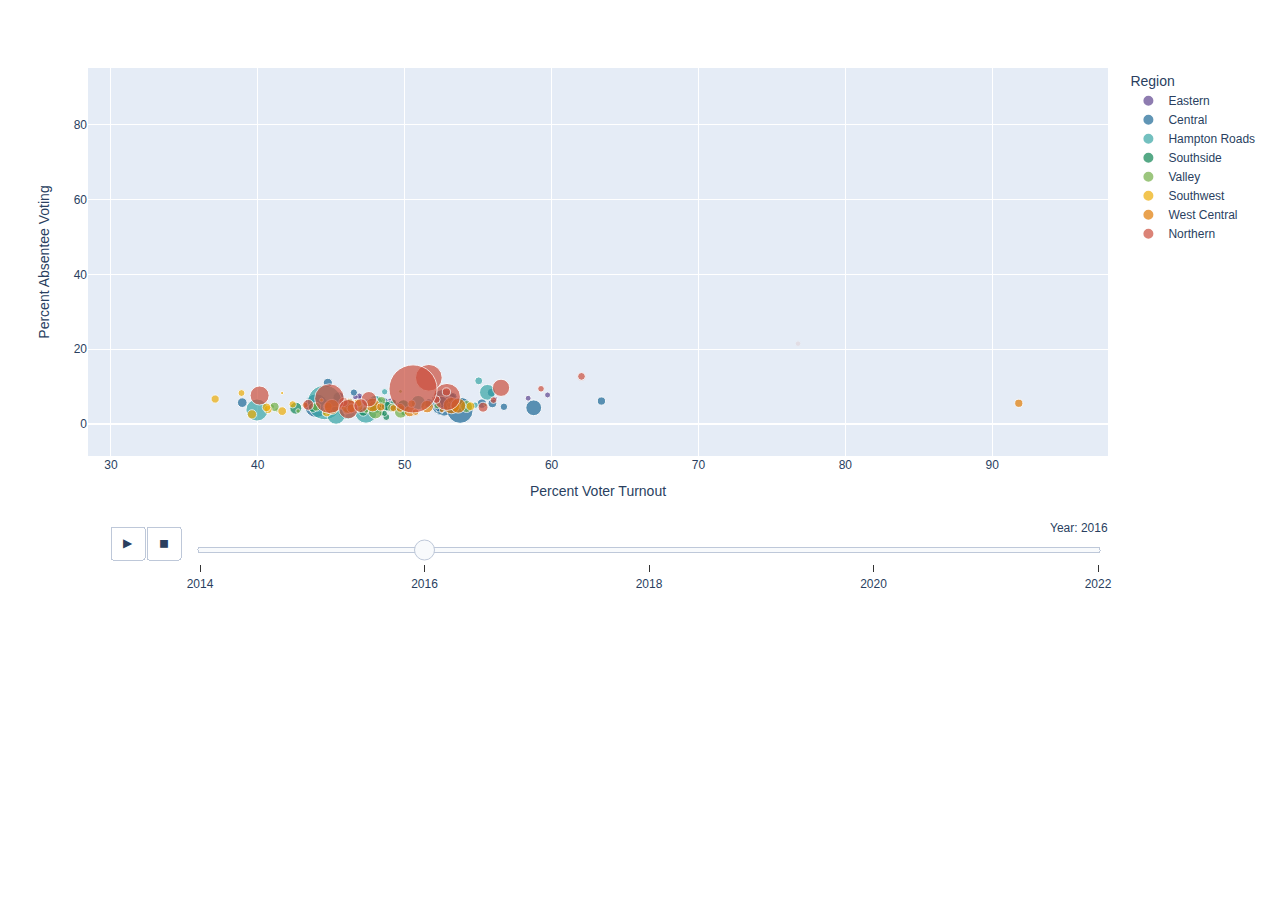
==== bubble.html @ a84ac689 "Interacting with Data Assignment" ====
<html>
<head><meta charset="utf-8" /></head>
<body>
    <div>                        <script type="text/javascript">window.PlotlyConfig = {MathJaxConfig: 'local'};</script>
        <script type="text/javascript">/**
* plotly.js v2.18.2
* Copyright 2012-2023, Plotly, Inc.
* All rights reserved.
* Licensed under the MIT license
*/
/*! For license information please see plotly.min.js.LICENSE.txt */
!function(t,e){"object"==typeof exports&&"object"==typeof module?module.exports=e():"function"==typeof define&&define.amd?define([],e):"object"==typeof exports?exports.Plotly=e():t.Plotly=e()}(self,(function(){return function(){var t={98847:function(t,e,r){"use strict";var n=r(71828),i={"X,X div":'direction:ltr;font-family:"Open Sans",verdana,arial,sans-serif;margin:0;padding:0;',"X input,X button":'font-family:"Open Sans",verdana,arial,sans-serif;',"X input:focus,X button:focus":"outline:none;","X a":"text-decoration:none;","X a:hover":"text-decoration:none;","X .crisp":"shape-rendering:crispEdges;","X .user-select-none":"-webkit-user-select:none;-moz-user-select:none;-ms-user-select:none;-o-user-select:none;user-select:none;","X svg":"overflow:hidden;","X svg a":"fill:#447adb;","X svg a:hover":"fill:#3c6dc5;","X .main-svg":"position:absolute;top:0;left:0;pointer-events:none;","X .main-svg .draglayer":"pointer-events:all;","X .cursor-default":"cursor:default;","X .cursor-pointer":"cursor:pointer;","X .cursor-crosshair":"cursor:crosshair;","X .cursor-move":"cursor:move;","X .cursor-col-resize":"cursor:col-resize;","X .cursor-row-resize":"cursor:row-resize;","X .cursor-ns-resize":"cursor:ns-resize;","X .cursor-ew-resize":"cursor:ew-resize;","X .cursor-sw-resize":"cursor:sw-resize;","X .cursor-s-resize":"cursor:s-resize;","X .cursor-se-resize":"cursor:se-resize;","X .cursor-w-resize":"cursor:w-resize;","X .cursor-e-resize":"cursor:e-resize;","X .cursor-nw-resize":"cursor:nw-resize;","X .cursor-n-resize":"cursor:n-resize;","X .cursor-ne-resize":"cursor:ne-resize;","X .cursor-grab":"cursor:-webkit-grab;cursor:grab;","X .modebar":"position:absolute;top:2px;right:2px;","X .ease-bg":"-webkit-transition:background-color .3s ease 0s;-moz-transition:background-color .3s ease 0s;-ms-transition:background-color .3s ease 0s;-o-transition:background-color .3s ease 0s;transition:background-color .3s ease 0s;","X .modebar--hover>:not(.watermark)":"opacity:0;-webkit-transition:opacity .3s ease 0s;-moz-transition:opacity .3s ease 0s;-ms-transition:opacity .3s ease 0s;-o-transition:opacity .3s ease 0s;transition:opacity .3s ease 0s;","X:hover .modebar--hover .modebar-group":"opacity:1;","X .modebar-group":"float:left;display:inline-block;box-sizing:border-box;padding-left:8px;position:relative;vertical-align:middle;white-space:nowrap;","X .modebar-btn":"position:relative;font-size:16px;padding:3px 4px;height:22px;cursor:pointer;line-height:normal;box-sizing:border-box;","X .modebar-btn svg":"position:relative;top:2px;","X .modebar.vertical":"display:flex;flex-direction:column;flex-wrap:wrap;align-content:flex-end;max-height:100%;","X .modebar.vertical svg":"top:-1px;","X .modebar.vertical .modebar-group":"display:block;float:none;padding-left:0px;padding-bottom:8px;","X .modebar.vertical .modebar-group .modebar-btn":"display:block;text-align:center;","X [data-title]:before,X [data-title]:after":"position:absolute;-webkit-transform:translate3d(0, 0, 0);-moz-transform:translate3d(0, 0, 0);-ms-transform:translate3d(0, 0, 0);-o-transform:translate3d(0, 0, 0);transform:translate3d(0, 0, 0);display:none;opacity:0;z-index:1001;pointer-events:none;top:110%;right:50%;","X [data-title]:hover:before,X [data-title]:hover:after":"display:block;opacity:1;","X [data-title]:before":'content:"";position:absolute;background:rgba(0,0,0,0);border:6px solid rgba(0,0,0,0);z-index:1002;margin-top:-12px;border-bottom-color:#69738a;margin-right:-6px;',"X [data-title]:after":"content:attr(data-title);background:#69738a;color:#fff;padding:8px 10px;font-size:12px;line-height:12px;white-space:nowrap;margin-right:-18px;border-radius:2px;","X .vertical [data-title]:before,X .vertical [data-title]:after":"top:0%;right:200%;","X .vertical [data-title]:before":"border:6px solid rgba(0,0,0,0);border-left-color:#69738a;margin-top:8px;margin-right:-30px;",Y:'font-family:"Open Sans",verdana,arial,sans-serif;position:fixed;top:50px;right:20px;z-index:10000;font-size:10pt;max-width:180px;',"Y p":"margin:0;","Y .notifier-note":"min-width:180px;max-width:250px;border:1px solid #fff;z-index:3000;margin:0;background-color:#8c97af;background-color:rgba(140,151,175,.9);color:#fff;padding:10px;overflow-wrap:break-word;word-wrap:break-word;-ms-hyphens:auto;-webkit-hyphens:auto;hyphens:auto;","Y .notifier-close":"color:#fff;opacity:.8;float:right;padding:0 5px;background:none;border:none;font-size:20px;font-weight:bold;line-height:20px;","Y .notifier-close:hover":"color:#444;text-decoration:none;cursor:pointer;"};for(var a in i){var o=a.replace(/^,/," ,").replace(/X/g,".js-plotly-plot .plotly").replace(/Y/g,".plotly-notifier");n.addStyleRule(o,i[a])}},98222:function(t,e,r){"use strict";t.exports=r(82887)},27206:function(t,e,r){"use strict";t.exports=r(60822)},59893:function(t,e,r){"use strict";t.exports=r(23381)},5224:function(t,e,r){"use strict";t.exports=r(83832)},59509:function(t,e,r){"use strict";t.exports=r(72201)},75557:function(t,e,r){"use strict";t.exports=r(91815)},40338:function(t,e,r){"use strict";t.exports=r(21462)},35080:function(t,e,r){"use strict";t.exports=r(51319)},61396:function(t,e,r){"use strict";t.exports=r(57516)},40549:function(t,e,r){"use strict";t.exports=r(98128)},49866:function(t,e,r){"use strict";t.exports=r(99442)},36089:function(t,e,r){"use strict";t.exports=r(93740)},19548:function(t,e,r){"use strict";t.exports=r(8729)},35831:function(t,e,r){"use strict";t.exports=r(93814)},61039:function(t,e,r){"use strict";t.exports=r(14382)},97040:function(t,e,r){"use strict";t.exports=r(51759)},77986:function(t,e,r){"use strict";t.exports=r(10421)},24296:function(t,e,r){"use strict";t.exports=r(43102)},58872:function(t,e,r){"use strict";t.exports=r(92165)},29626:function(t,e,r){"use strict";t.exports=r(3325)},65591:function(t,e,r){"use strict";t.exports=r(36071)},69738:function(t,e,r){"use strict";t.exports=r(43905)},92650:function(t,e,r){"use strict";t.exports=r(35902)},35630:function(t,e,r){"use strict";t.exports=r(69816)},73434:function(t,e,r){"use strict";t.exports=r(94507)},27909:function(t,e,r){"use strict";var n=r(19548);n.register([r(27206),r(5224),r(58872),r(65591),r(69738),r(92650),r(49866),r(25743),r(6197),r(97040),r(85461),r(73434),r(54201),r(81299),r(47645),r(35630),r(77986),r(83043),r(93005),r(96881),r(4534),r(50581),r(40549),r(77900),r(47582),r(35080),r(21641),r(17280),r(5861),r(29626),r(10021),r(65317),r(96268),r(61396),r(35831),r(16122),r(46163),r(40344),r(40338),r(48131),r(36089),r(55334),r(75557),r(19440),r(99488),r(59893),r(97393),r(98222),r(61039),r(24296),r(66398),r(59509)]),t.exports=n},46163:function(t,e,r){"use strict";t.exports=r(15154)},96881:function(t,e,r){"use strict";t.exports=r(64943)},50581:function(t,e,r){"use strict";t.exports=r(21164)},55334:function(t,e,r){"use strict";t.exports=r(54186)},65317:function(t,e,r){"use strict";t.exports=r(94873)},10021:function(t,e,r){"use strict";t.exports=r(67618)},54201:function(t,e,r){"use strict";t.exports=r(58810)},5861:function(t,e,r){"use strict";t.exports=r(20593)},16122:function(t,e,r){"use strict";t.exports=r(29396)},83043:function(t,e,r){"use strict";t.exports=r(13551)},48131:function(t,e,r){"use strict";t.exports=r(46858)},47582:function(t,e,r){"use strict";t.exports=r(17988)},21641:function(t,e,r){"use strict";t.exports=r(68868)},96268:function(t,e,r){"use strict";t.exports=r(20467)},19440:function(t,e,r){"use strict";t.exports=r(91271)},99488:function(t,e,r){"use strict";t.exports=r(21461)},97393:function(t,e,r){"use strict";t.exports=r(85956)},25743:function(t,e,r){"use strict";t.exports=r(52979)},66398:function(t,e,r){"use strict";t.exports=r(32275)},17280:function(t,e,r){"use strict";t.exports=r(6419)},77900:function(t,e,r){"use strict";t.exports=r(61510)},81299:function(t,e,r){"use strict";t.exports=r(87619)},93005:function(t,e,r){"use strict";t.exports=r(93601)},40344:function(t,e,r){"use strict";t.exports=r(96595)},47645:function(t,e,r){"use strict";t.exports=r(70954)},6197:function(t,e,r){"use strict";t.exports=r(47462)},4534:function(t,e,r){"use strict";t.exports=r(17659)},85461:function(t,e,r){"use strict";t.exports=r(19990)},82884:function(t){"use strict";t.exports=[{path:"",backoff:0},{path:"M-2.4,-3V3L0.6,0Z",backoff:.6},{path:"M-3.7,-2.5V2.5L1.3,0Z",backoff:1.3},{path:"M-4.45,-3L-1.65,-0.2V0.2L-4.45,3L1.55,0Z",backoff:1.55},{path:"M-2.2,-2.2L-0.2,-0.2V0.2L-2.2,2.2L-1.4,3L1.6,0L-1.4,-3Z",backoff:1.6},{path:"M-4.4,-2.1L-0.6,-0.2V0.2L-4.4,2.1L-4,3L2,0L-4,-3Z",backoff:2},{path:"M2,0A2,2 0 1,1 0,-2A2,2 0 0,1 2,0Z",backoff:0,noRotate:!0},{path:"M2,2V-2H-2V2Z",backoff:0,noRotate:!0}]},50215:function(t,e,r){"use strict";var n=r(82884),i=r(41940),a=r(85555),o=r(44467).templatedArray;r(24695),t.exports=o("annotation",{visible:{valType:"boolean",dflt:!0,editType:"calc+arraydraw"},text:{valType:"string",editType:"calc+arraydraw"},textangle:{valType:"angle",dflt:0,editType:"calc+arraydraw"},font:i({editType:"calc+arraydraw",colorEditType:"arraydraw"}),width:{valType:"number",min:1,dflt:null,editType:"calc+arraydraw"},height:{valType:"number",min:1,dflt:null,editType:"calc+arraydraw"},opacity:{valType:"number",min:0,max:1,dflt:1,editType:"arraydraw"},align:{valType:"enumerated",values:["left","center","right"],dflt:"center",editType:"arraydraw"},valign:{valType:"enumerated",values:["top","middle","bottom"],dflt:"middle",editType:"arraydraw"},bgcolor:{valType:"color",dflt:"rgba(0,0,0,0)",editType:"arraydraw"},bordercolor:{valType:"color",dflt:"rgba(0,0,0,0)",editType:"arraydraw"},borderpad:{valType:"number",min:0,dflt:1,editType:"calc+arraydraw"},borderwidth:{valType:"number",min:0,dflt:1,editType:"calc+arraydraw"},showarrow:{valType:"boolean",dflt:!0,editType:"calc+arraydraw"},arrowcolor:{valType:"color",editType:"arraydraw"},arrowhead:{valType:"integer",min:0,max:n.length,dflt:1,editType:"arraydraw"},startarrowhead:{valType:"integer",min:0,max:n.length,dflt:1,editType:"arraydraw"},arrowside:{valType:"flaglist",flags:["end","start"],extras:["none"],dflt:"end",editType:"arraydraw"},arrowsize:{valType:"number",min:.3,dflt:1,editType:"calc+arraydraw"},startarrowsize:{valType:"number",min:.3,dflt:1,editType:"calc+arraydraw"},arrowwidth:{valType:"number",min:.1,editType:"calc+arraydraw"},standoff:{valType:"number",min:0,dflt:0,editType:"calc+arraydraw"},startstandoff:{valType:"number",min:0,dflt:0,editType:"calc+arraydraw"},ax:{valType:"any",editType:"calc+arraydraw"},ay:{valType:"any",editType:"calc+arraydraw"},axref:{valType:"enumerated",dflt:"pixel",values:["pixel",a.idRegex.x.toString()],editType:"calc"},ayref:{valType:"enumerated",dflt:"pixel",values:["pixel",a.idRegex.y.toString()],editType:"calc"},xref:{valType:"enumerated",values:["paper",a.idRegex.x.toString()],editType:"calc"},x:{valType:"any",editType:"calc+arraydraw"},xanchor:{valType:"enumerated",values:["auto","left","center","right"],dflt:"auto",editType:"calc+arraydraw"},xshift:{valType:"number",dflt:0,editType:"calc+arraydraw"},yref:{valType:"enumerated",values:["paper",a.idRegex.y.toString()],editType:"calc"},y:{valType:"any",editType:"calc+arraydraw"},yanchor:{valType:"enumerated",values:["auto","top","middle","bottom"],dflt:"auto",editType:"calc+arraydraw"},yshift:{valType:"number",dflt:0,editType:"calc+arraydraw"},clicktoshow:{valType:"enumerated",values:[!1,"onoff","onout"],dflt:!1,editType:"arraydraw"},xclick:{valType:"any",editType:"arraydraw"},yclick:{valType:"any",editType:"arraydraw"},hovertext:{valType:"string",editType:"arraydraw"},hoverlabel:{bgcolor:{valType:"color",editType:"arraydraw"},bordercolor:{valType:"color",editType:"arraydraw"},font:i({editType:"arraydraw"}),editType:"arraydraw"},captureevents:{valType:"boolean",editType:"arraydraw"},editType:"calc",_deprecated:{ref:{valType:"string",editType:"calc"}}})},3749:function(t,e,r){"use strict";var n=r(71828),i=r(89298),a=r(92605).draw;function o(t){var e=t._fullLayout;n.filterVisible(e.annotations).forEach((function(e){var r=i.getFromId(t,e.xref),n=i.getFromId(t,e.yref),a=i.getRefType(e.xref),o=i.getRefType(e.yref);e._extremes={},"range"===a&&s(e,r),"range"===o&&s(e,n)}))}function s(t,e){var r,n=e._id,a=n.charAt(0),o=t[a],s=t["a"+a],l=t[a+"ref"],u=t["a"+a+"ref"],c=t["_"+a+"padplus"],f=t["_"+a+"padminus"],h={x:1,y:-1}[a]*t[a+"shift"],p=3*t.arrowsize*t.arrowwidth||0,d=p+h,v=p-h,g=3*t.startarrowsize*t.arrowwidth||0,y=g+h,m=g-h;if(u===l){var x=i.findExtremes(e,[e.r2c(o)],{ppadplus:d,ppadminus:v}),b=i.findExtremes(e,[e.r2c(s)],{ppadplus:Math.max(c,y),ppadminus:Math.max(f,m)});r={min:[x.min[0],b.min[0]],max:[x.max[0],b.max[0]]}}else y=s?y+s:y,m=s?m-s:m,r=i.findExtremes(e,[e.r2c(o)],{ppadplus:Math.max(c,d,y),ppadminus:Math.max(f,v,m)});t._extremes[n]=r}t.exports=function(t){var e=t._fullLayout;if(n.filterVisible(e.annotations).length&&t._fullData.length)return n.syncOrAsync([a,o],t)}},44317:function(t,e,r){"use strict";var n=r(71828),i=r(73972),a=r(44467).arrayEditor;function o(t,e){var r,n,i,a,o,l,u,c=t._fullLayout.annotations,f=[],h=[],p=[],d=(e||[]).length;for(r=0;r<c.length;r++)if(a=(i=c[r]).clicktoshow){for(n=0;n<d;n++)if(l=(o=e[n]).xaxis,u=o.yaxis,l._id===i.xref&&u._id===i.yref&&l.d2r(o.x)===s(i._xclick,l)&&u.d2r(o.y)===s(i._yclick,u)){(i.visible?"onout"===a?h:p:f).push(r);break}n===d&&i.visible&&"onout"===a&&h.push(r)}return{on:f,off:h,explicitOff:p}}function s(t,e){return"log"===e.type?e.l2r(t):e.d2r(t)}t.exports={hasClickToShow:function(t,e){var r=o(t,e);return r.on.length>0||r.explicitOff.length>0},onClick:function(t,e){var r,s,l=o(t,e),u=l.on,c=l.off.concat(l.explicitOff),f={},h=t._fullLayout.annotations;if(u.length||c.length){for(r=0;r<u.length;r++)(s=a(t.layout,"annotations",h[u[r]])).modifyItem("visible",!0),n.extendFlat(f,s.getUpdateObj());for(r=0;r<c.length;r++)(s=a(t.layout,"annotations",h[c[r]])).modifyItem("visible",!1),n.extendFlat(f,s.getUpdateObj());return i.call("update",t,{},f)}}}},25625:function(t,e,r){"use strict";var n=r(71828),i=r(7901);t.exports=function(t,e,r,a){a("opacity");var o=a("bgcolor"),s=a("bordercolor"),l=i.opacity(s);a("borderpad");var u=a("borderwidth"),c=a("showarrow");if(a("text",c?" ":r._dfltTitle.annotation),a("textangle"),n.coerceFont(a,"font",r.font),a("width"),a("align"),a("height")&&a("valign"),c){var f,h,p=a("arrowside");-1!==p.indexOf("end")&&(f=a("arrowhead"),h=a("arrowsize")),-1!==p.indexOf("start")&&(a("startarrowhead",f),a("startarrowsize",h)),a("arrowcolor",l?e.bordercolor:i.defaultLine),a("arrowwidth",2*(l&&u||1)),a("standoff"),a("startstandoff")}var d=a("hovertext"),v=r.hoverlabel||{};if(d){var g=a("hoverlabel.bgcolor",v.bgcolor||(i.opacity(o)?i.rgb(o):i.defaultLine)),y=a("hoverlabel.bordercolor",v.bordercolor||i.contrast(g));n.coerceFont(a,"hoverlabel.font",{family:v.font.family,size:v.font.size,color:v.font.color||y})}a("captureevents",!!d)}},94128:function(t,e,r){"use strict";var n=r(92770),i=r(58163);t.exports=function(t,e,r,a){e=e||{};var o="log"===r&&"linear"===e.type,s="linear"===r&&"log"===e.type;if(o||s)for(var l,u,c=t._fullLayout.annotations,f=e._id.charAt(0),h=0;h<c.length;h++)l=c[h],u="annotations["+h+"].",l[f+"ref"]===e._id&&p(f),l["a"+f+"ref"]===e._id&&p("a"+f);function p(t){var r=l[t],s=null;s=o?i(r,e.range):Math.pow(10,r),n(s)||(s=null),a(u+t,s)}}},84046:function(t,e,r){"use strict";var n=r(71828),i=r(89298),a=r(85501),o=r(25625),s=r(50215);function l(t,e,r){function a(r,i){return n.coerce(t,e,s,r,i)}var l=a("visible"),u=a("clicktoshow");if(l||u){o(t,e,r,a);for(var c=e.showarrow,f=["x","y"],h=[-10,-30],p={_fullLayout:r},d=0;d<2;d++){var v=f[d],g=i.coerceRef(t,e,p,v,"","paper");if("paper"!==g&&i.getFromId(p,g)._annIndices.push(e._index),i.coercePosition(e,p,a,g,v,.5),c){var y="a"+v,m=i.coerceRef(t,e,p,y,"pixel",["pixel","paper"]);"pixel"!==m&&m!==g&&(m=e[y]="pixel");var x="pixel"===m?h[d]:.4;i.coercePosition(e,p,a,m,y,x)}a(v+"anchor"),a(v+"shift")}if(n.noneOrAll(t,e,["x","y"]),c&&n.noneOrAll(t,e,["ax","ay"]),u){var b=a("xclick"),_=a("yclick");e._xclick=void 0===b?e.x:i.cleanPosition(b,p,e.xref),e._yclick=void 0===_?e.y:i.cleanPosition(_,p,e.yref)}}}t.exports=function(t,e){a(t,e,{name:"annotations",handleItemDefaults:l})}},92605:function(t,e,r){"use strict";var n=r(39898),i=r(73972),a=r(74875),o=r(71828),s=o.strTranslate,l=r(89298),u=r(7901),c=r(91424),f=r(30211),h=r(63893),p=r(6964),d=r(28569),v=r(44467).arrayEditor,g=r(13011);function y(t,e){var r=t._fullLayout.annotations[e]||{},n=l.getFromId(t,r.xref),i=l.getFromId(t,r.yref);n&&n.setScale(),i&&i.setScale(),x(t,r,e,!1,n,i)}function m(t,e,r,n,i){var a=i[r],o=i[r+"ref"],s=-1!==r.indexOf("y"),u="domain"===l.getRefType(o),c=s?n.h:n.w;return t?u?a+(s?-e:e)/t._length:t.p2r(t.r2p(a)+e):a+(s?-e:e)/c}function x(t,e,r,a,y,x){var b,_,w=t._fullLayout,T=t._fullLayout._size,k=t._context.edits;a?(b="annotation-"+a,_=a+".annotations"):(b="annotation",_="annotations");var A=v(t.layout,_,e),M=A.modifyBase,S=A.modifyItem,E=A.getUpdateObj;w._infolayer.selectAll("."+b+'[data-index="'+r+'"]').remove();var L="clip"+w._uid+"_ann"+r;if(e._input&&!1!==e.visible){var C={x:{},y:{}},P=+e.textangle||0,O=w._infolayer.append("g").classed(b,!0).attr("data-index",String(r)).style("opacity",e.opacity),I=O.append("g").classed("annotation-text-g",!0),D=k[e.showarrow?"annotationTail":"annotationPosition"],z=e.captureevents||k.annotationText||D,R=I.append("g").style("pointer-events",z?"all":null).call(p,"pointer").on("click",(function(){t._dragging=!1,t.emit("plotly_clickannotation",Z(n.event))}));e.hovertext&&R.on("mouseover",(function(){var r=e.hoverlabel,n=r.font,i=this.getBoundingClientRect(),a=t.getBoundingClientRect();f.loneHover({x0:i.left-a.left,x1:i.right-a.left,y:(i.top+i.bottom)/2-a.top,text:e.hovertext,color:r.bgcolor,borderColor:r.bordercolor,fontFamily:n.family,fontSize:n.size,fontColor:n.color},{container:w._hoverlayer.node(),outerContainer:w._paper.node(),gd:t})})).on("mouseout",(function(){f.loneUnhover(w._hoverlayer.node())}));var F=e.borderwidth,B=e.borderpad,N=F+B,j=R.append("rect").attr("class","bg").style("stroke-width",F+"px").call(u.stroke,e.bordercolor).call(u.fill,e.bgcolor),U=e.width||e.height,V=w._topclips.selectAll("#"+L).data(U?[0]:[]);V.enter().append("clipPath").classed("annclip",!0).attr("id",L).append("rect"),V.exit().remove();var H=e.font,q=w._meta?o.templateString(e.text,w._meta):e.text,G=R.append("text").classed("annotation-text",!0).text(q);k.annotationText?G.call(h.makeEditable,{delegate:R,gd:t}).call(Y).on("edit",(function(r){e.text=r,this.call(Y),S("text",r),y&&y.autorange&&M(y._name+".autorange",!0),x&&x.autorange&&M(x._name+".autorange",!0),i.call("_guiRelayout",t,E())})):G.call(Y)}else n.selectAll("#"+L).remove();function Z(t){var n={index:r,annotation:e._input,fullAnnotation:e,event:t};return a&&(n.subplotId=a),n}function Y(r){return r.call(c.font,H).attr({"text-anchor":{left:"start",right:"end"}[e.align]||"middle"}),h.convertToTspans(r,t,W),r}function W(){var r=G.selectAll("a");1===r.size()&&r.text()===G.text()&&R.insert("a",":first-child").attr({"xlink:xlink:href":r.attr("xlink:href"),"xlink:xlink:show":r.attr("xlink:show")}).style({cursor:"pointer"}).node().appendChild(j.node());var n=R.select(".annotation-text-math-group"),f=!n.empty(),v=c.bBox((f?n:G).node()),b=v.width,_=v.height,A=e.width||b,z=e.height||_,B=Math.round(A+2*N),H=Math.round(z+2*N);function q(t,e){return"auto"===e&&(e=t<1/3?"left":t>2/3?"right":"center"),{center:0,middle:0,left:.5,bottom:-.5,right:-.5,top:.5}[e]}for(var Y=!1,W=["x","y"],X=0;X<W.length;X++){var J,K,$,Q,tt,et=W[X],rt=e[et+"ref"]||et,nt=e["a"+et+"ref"],it={x:y,y:x}[et],at=(P+("x"===et?0:-90))*Math.PI/180,ot=B*Math.cos(at),st=H*Math.sin(at),lt=Math.abs(ot)+Math.abs(st),ut=e[et+"anchor"],ct=e[et+"shift"]*("x"===et?1:-1),ft=C[et],ht=l.getRefType(rt);if(it&&"domain"!==ht){var pt=it.r2fraction(e[et]);(pt<0||pt>1)&&(nt===rt?((pt=it.r2fraction(e["a"+et]))<0||pt>1)&&(Y=!0):Y=!0),J=it._offset+it.r2p(e[et]),Q=.5}else{var dt="domain"===ht;"x"===et?($=e[et],J=dt?it._offset+it._length*$:J=T.l+T.w*$):($=1-e[et],J=dt?it._offset+it._length*$:J=T.t+T.h*$),Q=e.showarrow?.5:$}if(e.showarrow){ft.head=J;var vt=e["a"+et];if(tt=ot*q(.5,e.xanchor)-st*q(.5,e.yanchor),nt===rt){var gt=l.getRefType(nt);"domain"===gt?("y"===et&&(vt=1-vt),ft.tail=it._offset+it._length*vt):"paper"===gt?"y"===et?(vt=1-vt,ft.tail=T.t+T.h*vt):ft.tail=T.l+T.w*vt:ft.tail=it._offset+it.r2p(vt),K=tt}else ft.tail=J+vt,K=tt+vt;ft.text=ft.tail+tt;var yt=w["x"===et?"width":"height"];if("paper"===rt&&(ft.head=o.constrain(ft.head,1,yt-1)),"pixel"===nt){var mt=-Math.max(ft.tail-3,ft.text),xt=Math.min(ft.tail+3,ft.text)-yt;mt>0?(ft.tail+=mt,ft.text+=mt):xt>0&&(ft.tail-=xt,ft.text-=xt)}ft.tail+=ct,ft.head+=ct}else K=tt=lt*q(Q,ut),ft.text=J+tt;ft.text+=ct,tt+=ct,K+=ct,e["_"+et+"padplus"]=lt/2+K,e["_"+et+"padminus"]=lt/2-K,e["_"+et+"size"]=lt,e["_"+et+"shift"]=tt}if(Y)R.remove();else{var bt=0,_t=0;if("left"!==e.align&&(bt=(A-b)*("center"===e.align?.5:1)),"top"!==e.valign&&(_t=(z-_)*("middle"===e.valign?.5:1)),f)n.select("svg").attr({x:N+bt-1,y:N+_t}).call(c.setClipUrl,U?L:null,t);else{var wt=N+_t-v.top,Tt=N+bt-v.left;G.call(h.positionText,Tt,wt).call(c.setClipUrl,U?L:null,t)}V.select("rect").call(c.setRect,N,N,A,z),j.call(c.setRect,F/2,F/2,B-F,H-F),R.call(c.setTranslate,Math.round(C.x.text-B/2),Math.round(C.y.text-H/2)),I.attr({transform:"rotate("+P+","+C.x.text+","+C.y.text+")"});var kt,At=function(r,n){O.selectAll(".annotation-arrow-g").remove();var l=C.x.head,f=C.y.head,h=C.x.tail+r,p=C.y.tail+n,v=C.x.text+r,b=C.y.text+n,_=o.rotationXYMatrix(P,v,b),w=o.apply2DTransform(_),A=o.apply2DTransform2(_),L=+j.attr("width"),D=+j.attr("height"),z=v-.5*L,F=z+L,B=b-.5*D,N=B+D,U=[[z,B,z,N],[z,N,F,N],[F,N,F,B],[F,B,z,B]].map(A);if(!U.reduce((function(t,e){return t^!!o.segmentsIntersect(l,f,l+1e6,f+1e6,e[0],e[1],e[2],e[3])}),!1)){U.forEach((function(t){var e=o.segmentsIntersect(h,p,l,f,t[0],t[1],t[2],t[3]);e&&(h=e.x,p=e.y)}));var V=e.arrowwidth,H=e.arrowcolor,q=e.arrowside,G=O.append("g").style({opacity:u.opacity(H)}).classed("annotation-arrow-g",!0),Z=G.append("path").attr("d","M"+h+","+p+"L"+l+","+f).style("stroke-width",V+"px").call(u.stroke,u.rgb(H));if(g(Z,q,e),k.annotationPosition&&Z.node().parentNode&&!a){var Y=l,W=f;if(e.standoff){var X=Math.sqrt(Math.pow(l-h,2)+Math.pow(f-p,2));Y+=e.standoff*(h-l)/X,W+=e.standoff*(p-f)/X}var J,K,$=G.append("path").classed("annotation-arrow",!0).classed("anndrag",!0).classed("cursor-move",!0).attr({d:"M3,3H-3V-3H3ZM0,0L"+(h-Y)+","+(p-W),transform:s(Y,W)}).style("stroke-width",V+6+"px").call(u.stroke,"rgba(0,0,0,0)").call(u.fill,"rgba(0,0,0,0)");d.init({element:$.node(),gd:t,prepFn:function(){var t=c.getTranslate(R);J=t.x,K=t.y,y&&y.autorange&&M(y._name+".autorange",!0),x&&x.autorange&&M(x._name+".autorange",!0)},moveFn:function(t,r){var n=w(J,K),i=n[0]+t,a=n[1]+r;R.call(c.setTranslate,i,a),S("x",m(y,t,"x",T,e)),S("y",m(x,r,"y",T,e)),e.axref===e.xref&&S("ax",m(y,t,"ax",T,e)),e.ayref===e.yref&&S("ay",m(x,r,"ay",T,e)),G.attr("transform",s(t,r)),I.attr({transform:"rotate("+P+","+i+","+a+")"})},doneFn:function(){i.call("_guiRelayout",t,E());var e=document.querySelector(".js-notes-box-panel");e&&e.redraw(e.selectedObj)}})}}};e.showarrow&&At(0,0),D&&d.init({element:R.node(),gd:t,prepFn:function(){kt=I.attr("transform")},moveFn:function(t,r){var n="pointer";if(e.showarrow)e.axref===e.xref?S("ax",m(y,t,"ax",T,e)):S("ax",e.ax+t),e.ayref===e.yref?S("ay",m(x,r,"ay",T.w,e)):S("ay",e.ay+r),At(t,r);else{if(a)return;var i,o;if(y)i=m(y,t,"x",T,e);else{var l=e._xsize/T.w,u=e.x+(e._xshift-e.xshift)/T.w-l/2;i=d.align(u+t/T.w,l,0,1,e.xanchor)}if(x)o=m(x,r,"y",T,e);else{var c=e._ysize/T.h,f=e.y-(e._yshift+e.yshift)/T.h-c/2;o=d.align(f-r/T.h,c,0,1,e.yanchor)}S("x",i),S("y",o),y&&x||(n=d.getCursor(y?.5:i,x?.5:o,e.xanchor,e.yanchor))}I.attr({transform:s(t,r)+kt}),p(R,n)},clickFn:function(r,n){e.captureevents&&t.emit("plotly_clickannotation",Z(n))},doneFn:function(){p(R),i.call("_guiRelayout",t,E());var e=document.querySelector(".js-notes-box-panel");e&&e.redraw(e.selectedObj)}})}}}t.exports={draw:function(t){var e=t._fullLayout;e._infolayer.selectAll(".annotation").remove();for(var r=0;r<e.annotations.length;r++)e.annotations[r].visible&&y(t,r);return a.previousPromises(t)},drawOne:y,drawRaw:x}},13011:function(t,e,r){"use strict";var n=r(39898),i=r(7901),a=r(82884),o=r(71828),s=o.strScale,l=o.strRotate,u=o.strTranslate;t.exports=function(t,e,r){var o,c,f,h,p=t.node(),d=a[r.arrowhead||0],v=a[r.startarrowhead||0],g=(r.arrowwidth||1)*(r.arrowsize||1),y=(r.arrowwidth||1)*(r.startarrowsize||1),m=e.indexOf("start")>=0,x=e.indexOf("end")>=0,b=d.backoff*g+r.standoff,_=v.backoff*y+r.startstandoff;if("line"===p.nodeName){o={x:+t.attr("x1"),y:+t.attr("y1")},c={x:+t.attr("x2"),y:+t.attr("y2")};var w=o.x-c.x,T=o.y-c.y;if(h=(f=Math.atan2(T,w))+Math.PI,b&&_&&b+_>Math.sqrt(w*w+T*T))return void D();if(b){if(b*b>w*w+T*T)return void D();var k=b*Math.cos(f),A=b*Math.sin(f);c.x+=k,c.y+=A,t.attr({x2:c.x,y2:c.y})}if(_){if(_*_>w*w+T*T)return void D();var M=_*Math.cos(f),S=_*Math.sin(f);o.x-=M,o.y-=S,t.attr({x1:o.x,y1:o.y})}}else if("path"===p.nodeName){var E=p.getTotalLength(),L="";if(E<b+_)return void D();var C=p.getPointAtLength(0),P=p.getPointAtLength(.1);f=Math.atan2(C.y-P.y,C.x-P.x),o=p.getPointAtLength(Math.min(_,E)),L="0px,"+_+"px,";var O=p.getPointAtLength(E),I=p.getPointAtLength(E-.1);h=Math.atan2(O.y-I.y,O.x-I.x),c=p.getPointAtLength(Math.max(0,E-b)),L+=E-(L?_+b:b)+"px,"+E+"px",t.style("stroke-dasharray",L)}function D(){t.style("stroke-dasharray","0px,100px")}function z(e,a,o,c){e.path&&(e.noRotate&&(o=0),n.select(p.parentNode).append("path").attr({class:t.attr("class"),d:e.path,transform:u(a.x,a.y)+l(180*o/Math.PI)+s(c)}).style({fill:i.rgb(r.arrowcolor),"stroke-width":0}))}m&&z(v,o,f,y),x&&z(d,c,h,g)}},32745:function(t,e,r){"use strict";var n=r(92605),i=r(44317);t.exports={moduleType:"component",name:"annotations",layoutAttributes:r(50215),supplyLayoutDefaults:r(84046),includeBasePlot:r(76325)("annotations"),calcAutorange:r(3749),draw:n.draw,drawOne:n.drawOne,drawRaw:n.drawRaw,hasClickToShow:i.hasClickToShow,onClick:i.onClick,convertCoords:r(94128)}},26997:function(t,e,r){"use strict";var n=r(50215),i=r(30962).overrideAll,a=r(44467).templatedArray;t.exports=i(a("annotation",{visible:n.visible,x:{valType:"any"},y:{valType:"any"},z:{valType:"any"},ax:{valType:"number"},ay:{valType:"number"},xanchor:n.xanchor,xshift:n.xshift,yanchor:n.yanchor,yshift:n.yshift,text:n.text,textangle:n.textangle,font:n.font,width:n.width,height:n.height,opacity:n.opacity,align:n.align,valign:n.valign,bgcolor:n.bgcolor,bordercolor:n.bordercolor,borderpad:n.borderpad,borderwidth:n.borderwidth,showarrow:n.showarrow,arrowcolor:n.arrowcolor,arrowhead:n.arrowhead,startarrowhead:n.startarrowhead,arrowside:n.arrowside,arrowsize:n.arrowsize,startarrowsize:n.startarrowsize,arrowwidth:n.arrowwidth,standoff:n.standoff,startstandoff:n.startstandoff,hovertext:n.hovertext,hoverlabel:n.hoverlabel,captureevents:n.captureevents}),"calc","from-root")},5485:function(t,e,r){"use strict";var n=r(71828),i=r(89298);function a(t,e){var r=e.fullSceneLayout.domain,a=e.fullLayout._size,o={pdata:null,type:"linear",autorange:!1,range:[-1/0,1/0]};t._xa={},n.extendFlat(t._xa,o),i.setConvert(t._xa),t._xa._offset=a.l+r.x[0]*a.w,t._xa.l2p=function(){return.5*(1+t._pdata[0]/t._pdata[3])*a.w*(r.x[1]-r.x[0])},t._ya={},n.extendFlat(t._ya,o),i.setConvert(t._ya),t._ya._offset=a.t+(1-r.y[1])*a.h,t._ya.l2p=function(){return.5*(1-t._pdata[1]/t._pdata[3])*a.h*(r.y[1]-r.y[0])}}t.exports=function(t){for(var e=t.fullSceneLayout.annotations,r=0;r<e.length;r++)a(e[r],t);t.fullLayout._infolayer.selectAll(".annotation-"+t.id).remove()}},20226:function(t,e,r){"use strict";var n=r(71828),i=r(89298),a=r(85501),o=r(25625),s=r(26997);function l(t,e,r,a){function l(r,i){return n.coerce(t,e,s,r,i)}function u(t){var n=t+"axis",a={_fullLayout:{}};return a._fullLayout[n]=r[n],i.coercePosition(e,a,l,t,t,.5)}l("visible")&&(o(t,e,a.fullLayout,l),u("x"),u("y"),u("z"),n.noneOrAll(t,e,["x","y","z"]),e.xref="x",e.yref="y",e.zref="z",l("xanchor"),l("yanchor"),l("xshift"),l("yshift"),e.showarrow&&(e.axref="pixel",e.ayref="pixel",l("ax",-10),l("ay",-30),n.noneOrAll(t,e,["ax","ay"])))}t.exports=function(t,e,r){a(t,e,{name:"annotations",handleItemDefaults:l,fullLayout:r.fullLayout})}},82188:function(t,e,r){"use strict";var n=r(92605).drawRaw,i=r(63538),a=["x","y","z"];t.exports=function(t){for(var e=t.fullSceneLayout,r=t.dataScale,o=e.annotations,s=0;s<o.length;s++){for(var l=o[s],u=!1,c=0;c<3;c++){var f=a[c],h=l[f],p=e[f+"axis"].r2fraction(h);if(p<0||p>1){u=!0;break}}u?t.fullLayout._infolayer.select(".annotation-"+t.id+'[data-index="'+s+'"]').remove():(l._pdata=i(t.glplot.cameraParams,[e.xaxis.r2l(l.x)*r[0],e.yaxis.r2l(l.y)*r[1],e.zaxis.r2l(l.z)*r[2]]),n(t.graphDiv,l,s,t.id,l._xa,l._ya))}}},2468:function(t,e,r){"use strict";var n=r(73972),i=r(71828);t.exports={moduleType:"component",name:"annotations3d",schema:{subplots:{scene:{annotations:r(26997)}}},layoutAttributes:r(26997),handleDefaults:r(20226),includeBasePlot:function(t,e){var r=n.subplotsRegistry.gl3d;if(r)for(var a=r.attrRegex,o=Object.keys(t),s=0;s<o.length;s++){var l=o[s];a.test(l)&&(t[l].annotations||[]).length&&(i.pushUnique(e._basePlotModules,r),i.pushUnique(e._subplots.gl3d,l))}},convert:r(5485),draw:r(82188)}},7561:function(t,e,r){"use strict";t.exports=r(63489),r(94338),r(3961),r(38751),r(86825),r(37715),r(99384),r(43805),r(88874),r(83290),r(29108),r(55422),r(94320),r(31320),r(51367),r(21457)},72201:function(t,e,r){"use strict";var n=r(7561),i=r(71828),a=r(50606),o=a.EPOCHJD,s=a.ONEDAY,l={valType:"enumerated",values:i.sortObjectKeys(n.calendars),editType:"calc",dflt:"gregorian"},u=function(t,e,r,n){var a={};return a[r]=l,i.coerce(t,e,a,r,n)},c="##",f={d:{0:"dd","-":"d"},e:{0:"d","-":"d"},a:{0:"D","-":"D"},A:{0:"DD","-":"DD"},j:{0:"oo","-":"o"},W:{0:"ww","-":"w"},m:{0:"mm","-":"m"},b:{0:"M","-":"M"},B:{0:"MM","-":"MM"},y:{0:"yy","-":"yy"},Y:{0:"yyyy","-":"yyyy"},U:c,w:c,c:{0:"D M d %X yyyy","-":"D M d %X yyyy"},x:{0:"mm/dd/yyyy","-":"mm/dd/yyyy"}},h={};function p(t){var e=h[t];return e||(h[t]=n.instance(t))}function d(t){return i.extendFlat({},l,{description:t})}function v(t){return"Sets the calendar system to use with `"+t+"` date data."}var g={xcalendar:d(v("x"))},y=i.extendFlat({},g,{ycalendar:d(v("y"))}),m=i.extendFlat({},y,{zcalendar:d(v("z"))}),x=d(["Sets the calendar system to use for `range` and `tick0`","if this is a date axis. This does not set the calendar for","interpreting data on this axis, that's specified in the trace","or via the global `layout.calendar`"].join(" "));t.exports={moduleType:"component",name:"calendars",schema:{traces:{scatter:y,bar:y,box:y,heatmap:y,contour:y,histogram:y,histogram2d:y,histogram2dcontour:y,scatter3d:m,surface:m,mesh3d:m,scattergl:y,ohlc:g,candlestick:g},layout:{calendar:d(["Sets the default calendar system to use for interpreting and","displaying dates throughout the plot."].join(" "))},subplots:{xaxis:{calendar:x},yaxis:{calendar:x},scene:{xaxis:{calendar:x},yaxis:{calendar:x},zaxis:{calendar:x}},polar:{radialaxis:{calendar:x}}},transforms:{filter:{valuecalendar:d(["WARNING: All transforms are deprecated and may be removed from the API in next major version.","Sets the calendar system to use for `value`, if it is a date."].join(" ")),targetcalendar:d(["WARNING: All transforms are deprecated and may be removed from the API in next major version.","Sets the calendar system to use for `target`, if it is an","array of dates. If `target` is a string (eg *x*) we use the","corresponding trace attribute (eg `xcalendar`) if it exists,","even if `targetcalendar` is provided."].join(" "))}}},layoutAttributes:l,handleDefaults:u,handleTraceDefaults:function(t,e,r,n){for(var i=0;i<r.length;i++)u(t,e,r[i]+"calendar",n.calendar)},CANONICAL_SUNDAY:{chinese:"2000-01-02",coptic:"2000-01-03",discworld:"2000-01-03",ethiopian:"2000-01-05",hebrew:"5000-01-01",islamic:"1000-01-02",julian:"2000-01-03",mayan:"5000-01-01",nanakshahi:"1000-01-05",nepali:"2000-01-05",persian:"1000-01-01",jalali:"1000-01-01",taiwan:"1000-01-04",thai:"2000-01-04",ummalqura:"1400-01-06"},CANONICAL_TICK:{chinese:"2000-01-01",coptic:"2000-01-01",discworld:"2000-01-01",ethiopian:"2000-01-01",hebrew:"5000-01-01",islamic:"1000-01-01",julian:"2000-01-01",mayan:"5000-01-01",nanakshahi:"1000-01-01",nepali:"2000-01-01",persian:"1000-01-01",jalali:"1000-01-01",taiwan:"1000-01-01",thai:"2000-01-01",ummalqura:"1400-01-01"},DFLTRANGE:{chinese:["2000-01-01","2001-01-01"],coptic:["1700-01-01","1701-01-01"],discworld:["1800-01-01","1801-01-01"],ethiopian:["2000-01-01","2001-01-01"],hebrew:["5700-01-01","5701-01-01"],islamic:["1400-01-01","1401-01-01"],julian:["2000-01-01","2001-01-01"],mayan:["5200-01-01","5201-01-01"],nanakshahi:["0500-01-01","0501-01-01"],nepali:["2000-01-01","2001-01-01"],persian:["1400-01-01","1401-01-01"],jalali:["1400-01-01","1401-01-01"],taiwan:["0100-01-01","0101-01-01"],thai:["2500-01-01","2501-01-01"],ummalqura:["1400-01-01","1401-01-01"]},getCal:p,worldCalFmt:function(t,e,r){for(var n,i,a,l,u,h=Math.floor((e+.05)/s)+o,d=p(r).fromJD(h),v=0;-1!==(v=t.indexOf("%",v));)"0"===(n=t.charAt(v+1))||"-"===n||"_"===n?(a=3,i=t.charAt(v+2),"_"===n&&(n="-")):(i=n,n="0",a=2),(l=f[i])?(u=l===c?c:d.formatDate(l[n]),t=t.substr(0,v)+u+t.substr(v+a),v+=u.length):v+=a;return t}}},22399:function(t,e){"use strict";e.defaults=["#1f77b4","#ff7f0e","#2ca02c","#d62728","#9467bd","#8c564b","#e377c2","#7f7f7f","#bcbd22","#17becf"],e.defaultLine="#444",e.lightLine="#eee",e.background="#fff",e.borderLine="#BEC8D9",e.lightFraction=1e3/11},7901:function(t,e,r){"use strict";var n=r(84267),i=r(92770),a=r(73627).isTypedArray,o=t.exports={},s=r(22399);o.defaults=s.defaults;var l=o.defaultLine=s.defaultLine;o.lightLine=s.lightLine;var u=o.background=s.background;function c(t){if(i(t)||"string"!=typeof t)return t;var e=t.trim();if("rgb"!==e.substr(0,3))return t;var r=e.match(/^rgba?\s*\(([^()]*)\)$/);if(!r)return t;var n=r[1].trim().split(/\s*[\s,]\s*/),a="a"===e.charAt(3)&&4===n.length;if(!a&&3!==n.length)return t;for(var o=0;o<n.length;o++){if(!n[o].length)return t;if(n[o]=Number(n[o]),!(n[o]>=0))return t;if(3===o)n[o]>1&&(n[o]=1);else if(n[o]>=1)return t}var s=Math.round(255*n[0])+", "+Math.round(255*n[1])+", "+Math.round(255*n[2]);return a?"rgba("+s+", "+n[3]+")":"rgb("+s+")"}o.tinyRGB=function(t){var e=t.toRgb();return"rgb("+Math.round(e.r)+", "+Math.round(e.g)+", "+Math.round(e.b)+")"},o.rgb=function(t){return o.tinyRGB(n(t))},o.opacity=function(t){return t?n(t).getAlpha():0},o.addOpacity=function(t,e){var r=n(t).toRgb();return"rgba("+Math.round(r.r)+", "+Math.round(r.g)+", "+Math.round(r.b)+", "+e+")"},o.combine=function(t,e){var r=n(t).toRgb();if(1===r.a)return n(t).toRgbString();var i=n(e||u).toRgb(),a=1===i.a?i:{r:255*(1-i.a)+i.r*i.a,g:255*(1-i.a)+i.g*i.a,b:255*(1-i.a)+i.b*i.a},o={r:a.r*(1-r.a)+r.r*r.a,g:a.g*(1-r.a)+r.g*r.a,b:a.b*(1-r.a)+r.b*r.a};return n(o).toRgbString()},o.contrast=function(t,e,r){var i=n(t);return 1!==i.getAlpha()&&(i=n(o.combine(t,u))),(i.isDark()?e?i.lighten(e):u:r?i.darken(r):l).toString()},o.stroke=function(t,e){var r=n(e);t.style({stroke:o.tinyRGB(r),"stroke-opacity":r.getAlpha()})},o.fill=function(t,e){var r=n(e);t.style({fill:o.tinyRGB(r),"fill-opacity":r.getAlpha()})},o.clean=function(t){if(t&&"object"==typeof t){var e,r,n,i,s=Object.keys(t);for(e=0;e<s.length;e++)if(i=t[n=s[e]],"color"===n.substr(n.length-5))if(Array.isArray(i))for(r=0;r<i.length;r++)i[r]=c(i[r]);else t[n]=c(i);else if("colorscale"===n.substr(n.length-10)&&Array.isArray(i))for(r=0;r<i.length;r++)Array.isArray(i[r])&&(i[r][1]=c(i[r][1]));else if(Array.isArray(i)){var l=i[0];if(!Array.isArray(l)&&l&&"object"==typeof l)for(r=0;r<i.length;r++)o.clean(i[r])}else i&&"object"==typeof i&&!a(i)&&o.clean(i)}}},63583:function(t,e,r){"use strict";var n=r(13838),i=r(41940),a=r(1426).extendFlat,o=r(30962).overrideAll;t.exports=o({orientation:{valType:"enumerated",values:["h","v"],dflt:"v"},thicknessmode:{valType:"enumerated",values:["fraction","pixels"],dflt:"pixels"},thickness:{valType:"number",min:0,dflt:30},lenmode:{valType:"enumerated",values:["fraction","pixels"],dflt:"fraction"},len:{valType:"number",min:0,dflt:1},x:{valType:"number",min:-2,max:3},xanchor:{valType:"enumerated",values:["left","center","right"]},xpad:{valType:"number",min:0,dflt:10},y:{valType:"number",min:-2,max:3},yanchor:{valType:"enumerated",values:["top","middle","bottom"]},ypad:{valType:"number",min:0,dflt:10},outlinecolor:n.linecolor,outlinewidth:n.linewidth,bordercolor:n.linecolor,borderwidth:{valType:"number",min:0,dflt:0},bgcolor:{valType:"color",dflt:"rgba(0,0,0,0)"},tickmode:n.minor.tickmode,nticks:n.nticks,tick0:n.tick0,dtick:n.dtick,tickvals:n.tickvals,ticktext:n.ticktext,ticks:a({},n.ticks,{dflt:""}),ticklabeloverflow:a({},n.ticklabeloverflow,{}),ticklabelposition:{valType:"enumerated",values:["outside","inside","outside top","inside top","outside left","inside left","outside right","inside right","outside bottom","inside bottom"],dflt:"outside"},ticklen:n.ticklen,tickwidth:n.tickwidth,tickcolor:n.tickcolor,ticklabelstep:n.ticklabelstep,showticklabels:n.showticklabels,tickfont:i({}),tickangle:n.tickangle,tickformat:n.tickformat,tickformatstops:n.tickformatstops,tickprefix:n.tickprefix,showtickprefix:n.showtickprefix,ticksuffix:n.ticksuffix,showticksuffix:n.showticksuffix,separatethousands:n.separatethousands,exponentformat:n.exponentformat,minexponent:n.minexponent,showexponent:n.showexponent,title:{text:{valType:"string"},font:i({}),side:{valType:"enumerated",values:["right","top","bottom"]}},_deprecated:{title:{valType:"string"},titlefont:i({}),titleside:{valType:"enumerated",values:["right","top","bottom"],dflt:"top"}}},"colorbars","from-root")},30939:function(t){"use strict";t.exports={cn:{colorbar:"colorbar",cbbg:"cbbg",cbfill:"cbfill",cbfills:"cbfills",cbline:"cbline",cblines:"cblines",cbaxis:"cbaxis",cbtitleunshift:"cbtitleunshift",cbtitle:"cbtitle",cboutline:"cboutline",crisp:"crisp",jsPlaceholder:"js-placeholder"}}},62499:function(t,e,r){"use strict";var n=r(71828),i=r(44467),a=r(26218),o=r(38701),s=r(96115),l=r(89426),u=r(63583);t.exports=function(t,e,r){var c=i.newContainer(e,"colorbar"),f=t.colorbar||{};function h(t,e){return n.coerce(f,c,u,t,e)}var p=r.margin||{t:0,b:0,l:0,r:0},d=r.width-p.l-p.r,v=r.height-p.t-p.b,g="v"===h("orientation"),y=h("thicknessmode");h("thickness","fraction"===y?30/(g?d:v):30);var m=h("lenmode");h("len","fraction"===m?1:g?v:d),h("x",g?1.02:.5),h("xanchor",g?"left":"center"),h("xpad"),h("y",g?.5:1.02),h("yanchor",g?"middle":"bottom"),h("ypad"),n.noneOrAll(f,c,["x","y"]),h("outlinecolor"),h("outlinewidth"),h("bordercolor"),h("borderwidth"),h("bgcolor");var x=n.coerce(f,c,{ticklabelposition:{valType:"enumerated",dflt:"outside",values:g?["outside","inside","outside top","inside top","outside bottom","inside bottom"]:["outside","inside","outside left","inside left","outside right","inside right"]}},"ticklabelposition");h("ticklabeloverflow",-1!==x.indexOf("inside")?"hide past domain":"hide past div"),a(f,c,h,"linear");var b=r.font,_={outerTicks:!1,font:b};-1!==x.indexOf("inside")&&(_.bgColor="black"),l(f,c,h,"linear",_),s(f,c,h,"linear",_),o(f,c,h,"linear",_),h("title.text",r._dfltTitle.colorbar);var w=c.tickfont,T=n.extendFlat({},w,{color:b.color,size:n.bigFont(w.size)});n.coerceFont(h,"title.font",T),h("title.side",g?"top":"right")}},98981:function(t,e,r){"use strict";var n=r(39898),i=r(84267),a=r(74875),o=r(73972),s=r(89298),l=r(28569),u=r(71828),c=u.strTranslate,f=r(1426).extendFlat,h=r(6964),p=r(91424),d=r(7901),v=r(92998),g=r(63893),y=r(52075).flipScale,m=r(71453),x=r(52830),b=r(13838),_=r(18783),w=_.LINE_SPACING,T=_.FROM_TL,k=_.FROM_BR,A=r(30939).cn;t.exports={draw:function(t){var e=t._fullLayout._infolayer.selectAll("g."+A.colorbar).data(function(t){var e,r,n,i,a=t._fullLayout,o=t.calcdata,s=[];function l(t){return f(t,{_fillcolor:null,_line:{color:null,width:null,dash:null},_levels:{start:null,end:null,size:null},_filllevels:null,_fillgradient:null,_zrange:null})}function u(){"function"==typeof i.calc?i.calc(t,n,e):(e._fillgradient=r.reversescale?y(r.colorscale):r.colorscale,e._zrange=[r[i.min],r[i.max]])}for(var c=0;c<o.length;c++){var h=o[c],p=(n=h[0].trace)._module.colorbar;if(!0===n.visible&&p)for(var d=Array.isArray(p),v=d?p:[p],g=0;g<v.length;g++){var m=(i=v[g]).container;(r=m?n[m]:n)&&r.showscale&&((e=l(r.colorbar))._id="cb"+n.uid+(d&&m?"-"+m:""),e._traceIndex=n.index,e._propPrefix=(m?m+".":"")+"colorbar.",e._meta=n._meta,u(),s.push(e))}}for(var x in a._colorAxes)if((r=a[x]).showscale){var b=a._colorAxes[x];(e=l(r.colorbar))._id="cb"+x,e._propPrefix=x+".colorbar.",e._meta=a._meta,i={min:"cmin",max:"cmax"},"heatmap"!==b[0]&&(n=b[1],i.calc=n._module.colorbar.calc),u(),s.push(e)}return s}(t),(function(t){return t._id}));e.enter().append("g").attr("class",(function(t){return t._id})).classed(A.colorbar,!0),e.each((function(e){var r=n.select(this);u.ensureSingle(r,"rect",A.cbbg),u.ensureSingle(r,"g",A.cbfills),u.ensureSingle(r,"g",A.cblines),u.ensureSingle(r,"g",A.cbaxis,(function(t){t.classed(A.crisp,!0)})),u.ensureSingle(r,"g",A.cbtitleunshift,(function(t){t.append("g").classed(A.cbtitle,!0)})),u.ensureSingle(r,"rect",A.cboutline);var y=function(t,e,r){var o="v"===e.orientation,l=e.len,h=e.lenmode,y=e.thickness,_=e.thicknessmode,M=e.outlinewidth,S=e.borderwidth,E=e.bgcolor,L=e.xanchor,C=e.yanchor,P=e.xpad,O=e.ypad,I=e.x,D=o?e.y:1-e.y,z=r._fullLayout,R=z._size,F=e._fillcolor,B=e._line,N=e.title,j=N.side,U=e._zrange||n.extent(("function"==typeof F?F:B.color).domain()),V="function"==typeof B.color?B.color:function(){return B.color},H="function"==typeof F?F:function(){return F},q=e._levels,G=function(t,e,r){var n,i,a=e._levels,o=[],s=[],l=a.end+a.size/100,u=a.size,c=1.001*r[0]-.001*r[1],f=1.001*r[1]-.001*r[0];for(i=0;i<1e5&&(n=a.start+i*u,!(u>0?n>=l:n<=l));i++)n>c&&n<f&&o.push(n);if(e._fillgradient)s=[0];else if("function"==typeof e._fillcolor){var h=e._filllevels;if(h)for(l=h.end+h.size/100,u=h.size,i=0;i<1e5&&(n=h.start+i*u,!(u>0?n>=l:n<=l));i++)n>r[0]&&n<r[1]&&s.push(n);else(s=o.map((function(t){return t-a.size/2}))).push(s[s.length-1]+a.size)}else e._fillcolor&&"string"==typeof e._fillcolor&&(s=[0]);return a.size<0&&(o.reverse(),s.reverse()),{line:o,fill:s}}(0,e,U),Z=G.fill,Y=G.line,W=Math.round(y*("fraction"===_?o?R.w:R.h:1)),X=W/(o?R.w:R.h),J=Math.round(l*("fraction"===h?o?R.h:R.w:1)),K=J/(o?R.h:R.w),$=Math.round(o?I*R.w+P:D*R.h+O),Q={center:.5,right:1}[L]||0,tt={top:1,middle:.5}[C]||0,et=o?I-Q*X:D-tt*X,rt=o?D-tt*K:I-Q*K,nt=Math.round(o?R.h*(1-rt):R.w*rt);e._lenFrac=K,e._thickFrac=X,e._uFrac=et,e._vFrac=rt;var it=e._axis=function(t,e,r){var n=t._fullLayout,i="v"===e.orientation,a={type:"linear",range:r,tickmode:e.tickmode,nticks:e.nticks,tick0:e.tick0,dtick:e.dtick,tickvals:e.tickvals,ticktext:e.ticktext,ticks:e.ticks,ticklen:e.ticklen,tickwidth:e.tickwidth,tickcolor:e.tickcolor,showticklabels:e.showticklabels,ticklabelposition:e.ticklabelposition,ticklabeloverflow:e.ticklabeloverflow,ticklabelstep:e.ticklabelstep,tickfont:e.tickfont,tickangle:e.tickangle,tickformat:e.tickformat,exponentformat:e.exponentformat,minexponent:e.minexponent,separatethousands:e.separatethousands,showexponent:e.showexponent,showtickprefix:e.showtickprefix,tickprefix:e.tickprefix,showticksuffix:e.showticksuffix,ticksuffix:e.ticksuffix,title:e.title,showline:!0,anchor:"free",side:i?"right":"bottom",position:1},o=i?"y":"x",s={type:"linear",_id:o+e._id},l={letter:o,font:n.font,noHover:!0,noTickson:!0,noTicklabelmode:!0,calendar:n.calendar};function c(t,e){return u.coerce(a,s,b,t,e)}return m(a,s,c,l,n),x(a,s,c,l),s}(r,e,U);it.position=X+(o?I+P/R.w:D+O/R.h);var at=-1!==["top","bottom"].indexOf(j);if(o&&at&&(it.title.side=j,it.titlex=I+P/R.w,it.titley=rt+("top"===N.side?K-O/R.h:O/R.h)),o||at||(it.title.side=j,it.titley=D+O/R.h,it.titlex=rt+P/R.w),B.color&&"auto"===e.tickmode){it.tickmode="linear",it.tick0=q.start;var ot=q.size,st=u.constrain(J/50,4,15)+1,lt=(U[1]-U[0])/((e.nticks||st)*ot);if(lt>1){var ut=Math.pow(10,Math.floor(Math.log(lt)/Math.LN10));ot*=ut*u.roundUp(lt/ut,[2,5,10]),(Math.abs(q.start)/q.size+1e-6)%1<2e-6&&(it.tick0=0)}it.dtick=ot}it.domain=o?[rt+O/R.h,rt+K-O/R.h]:[rt+P/R.w,rt+K-P/R.w],it.setScale(),t.attr("transform",c(Math.round(R.l),Math.round(R.t)));var ct,ft=t.select("."+A.cbtitleunshift).attr("transform",c(-Math.round(R.l),-Math.round(R.t))),ht=it.ticklabelposition,pt=it.title.font.size,dt=t.select("."+A.cbaxis),vt=0,gt=0;function yt(n,i){var a={propContainer:it,propName:e._propPrefix+"title",traceIndex:e._traceIndex,_meta:e._meta,placeholder:z._dfltTitle.colorbar,containerGroup:t.select("."+A.cbtitle)},o="h"===n.charAt(0)?n.substr(1):"h"+n;t.selectAll("."+o+",."+o+"-math-group").remove(),v.draw(r,n,f(a,i||{}))}return u.syncOrAsync([a.previousPromises,function(){var t,e;(o&&at||!o&&!at)&&("top"===j&&(t=P+R.l+R.w*I,e=O+R.t+R.h*(1-rt-K)+3+.75*pt),"bottom"===j&&(t=P+R.l+R.w*I,e=O+R.t+R.h*(1-rt)-3-.25*pt),"right"===j&&(e=O+R.t+R.h*D+3+.75*pt,t=P+R.l+R.w*rt),yt(it._id+"title",{attributes:{x:t,y:e,"text-anchor":o?"start":"middle"}}))},function(){if(!o&&!at||o&&at){var a,l=t.select("."+A.cbtitle),f=l.select("text"),h=[-M/2,M/2],d=l.select(".h"+it._id+"title-math-group").node(),v=15.6;if(f.node()&&(v=parseInt(f.node().style.fontSize,10)*w),d?(a=p.bBox(d),gt=a.width,(vt=a.height)>v&&(h[1]-=(vt-v)/2)):f.node()&&!f.classed(A.jsPlaceholder)&&(a=p.bBox(f.node()),gt=a.width,vt=a.height),o){if(vt){if(vt+=5,"top"===j)it.domain[1]-=vt/R.h,h[1]*=-1;else{it.domain[0]+=vt/R.h;var y=g.lineCount(f);h[1]+=(1-y)*v}l.attr("transform",c(h[0],h[1])),it.setScale()}}else gt&&("right"===j&&(it.domain[0]+=(gt+pt/2)/R.w),l.attr("transform",c(h[0],h[1])),it.setScale())}t.selectAll("."+A.cbfills+",."+A.cblines).attr("transform",o?c(0,Math.round(R.h*(1-it.domain[1]))):c(Math.round(R.w*it.domain[0]),0)),dt.attr("transform",o?c(0,Math.round(-R.t)):c(Math.round(-R.l),0));var m=t.select("."+A.cbfills).selectAll("rect."+A.cbfill).attr("style","").data(Z);m.enter().append("rect").classed(A.cbfill,!0).style("stroke","none"),m.exit().remove();var x=U.map(it.c2p).map(Math.round).sort((function(t,e){return t-e}));m.each((function(t,a){var s=[0===a?U[0]:(Z[a]+Z[a-1])/2,a===Z.length-1?U[1]:(Z[a]+Z[a+1])/2].map(it.c2p).map(Math.round);o&&(s[1]=u.constrain(s[1]+(s[1]>s[0])?1:-1,x[0],x[1]));var l=n.select(this).attr(o?"x":"y",$).attr(o?"y":"x",n.min(s)).attr(o?"width":"height",Math.max(W,2)).attr(o?"height":"width",Math.max(n.max(s)-n.min(s),2));if(e._fillgradient)p.gradient(l,r,e._id,o?"vertical":"horizontalreversed",e._fillgradient,"fill");else{var c=H(t).replace("e-","");l.attr("fill",i(c).toHexString())}}));var b=t.select("."+A.cblines).selectAll("path."+A.cbline).data(B.color&&B.width?Y:[]);b.enter().append("path").classed(A.cbline,!0),b.exit().remove(),b.each((function(t){var e=$,r=Math.round(it.c2p(t))+B.width/2%1;n.select(this).attr("d","M"+(o?e+","+r:r+","+e)+(o?"h":"v")+W).call(p.lineGroupStyle,B.width,V(t),B.dash)})),dt.selectAll("g."+it._id+"tick,path").remove();var _=$+W+(M||0)/2-("outside"===e.ticks?1:0),T=s.calcTicks(it),k=s.getTickSigns(it)[2];return s.drawTicks(r,it,{vals:"inside"===it.ticks?s.clipEnds(it,T):T,layer:dt,path:s.makeTickPath(it,_,k),transFn:s.makeTransTickFn(it)}),s.drawLabels(r,it,{vals:T,layer:dt,transFn:s.makeTransTickLabelFn(it),labelFns:s.makeLabelFns(it,_)})},function(){if(o&&!at||!o&&at){var t,i,a=it.position||0,s=it._offset+it._length/2;if("right"===j)i=s,t=R.l+R.w*a+10+pt*(it.showticklabels?1:.5);else if(t=s,"bottom"===j&&(i=R.t+R.h*a+10+(-1===ht.indexOf("inside")?it.tickfont.size:0)+("intside"!==it.ticks&&e.ticklen||0)),"top"===j){var l=N.text.split("<br>").length;i=R.t+R.h*a+10-W-w*pt*l}yt((o?"h":"v")+it._id+"title",{avoid:{selection:n.select(r).selectAll("g."+it._id+"tick"),side:j,offsetTop:o?0:R.t,offsetLeft:o?R.l:0,maxShift:o?z.width:z.height},attributes:{x:t,y:i,"text-anchor":"middle"},transform:{rotate:o?-90:0,offset:0}})}},a.previousPromises,function(){var n,s=W+M/2;-1===ht.indexOf("inside")&&(n=p.bBox(dt.node()),s+=o?n.width:n.height),ct=ft.select("text");var u=0,f=o&&"top"===j,v=!o&&"right"===j,g=0;if(ct.node()&&!ct.classed(A.jsPlaceholder)){var m,x=ft.select(".h"+it._id+"title-math-group").node();x&&(o&&at||!o&&!at)?(u=(n=p.bBox(x)).width,m=n.height):(u=(n=p.bBox(ft.node())).right-R.l-(o?$:nt),m=n.bottom-R.t-(o?nt:$),o||"top"!==j||(s+=n.height,g=n.height)),v&&(ct.attr("transform",c(u/2+pt/2,0)),u*=2),s=Math.max(s,o?u:m)}var b=2*(o?P:O)+s+S+M/2,w=0;!o&&N.text&&"bottom"===C&&D<=0&&(b+=w=b/2,g+=w),z._hColorbarMoveTitle=w,z._hColorbarMoveCBTitle=g;var F=S+M;t.select("."+A.cbbg).attr("x",(o?$:nt)-F/2-(o?P:0)).attr("y",(o?nt:$)-(o?J:O+g-w)).attr(o?"width":"height",Math.max(b-w,2)).attr(o?"height":"width",Math.max(J+F,2)).call(d.fill,E).call(d.stroke,e.bordercolor).style("stroke-width",S);var B=v?Math.max(u-10,0):0;if(t.selectAll("."+A.cboutline).attr("x",(o?$:nt+P)+B).attr("y",(o?nt+O-J:$)+(f?vt:0)).attr(o?"width":"height",Math.max(W,2)).attr(o?"height":"width",Math.max(J-(o?2*O+vt:2*P+B),2)).call(d.stroke,e.outlinecolor).style({fill:"none","stroke-width":M}),t.attr("transform",c(R.l-(o?Q*b:0),R.t-(o?0:(1-tt)*b-g))),!o&&(S||i(E).getAlpha()&&!i.equals(z.paper_bgcolor,E))){var U=dt.selectAll("text"),V=U[0].length,H=t.select("."+A.cbbg).node(),q=p.bBox(H),G=p.getTranslate(t);U.each((function(t,e){var r=V-1;if(0===e||e===r){var n,i=p.bBox(this),a=p.getTranslate(this);if(e===r){var o=i.right+a.x;(n=q.right+G.x+nt-S-2+I-o)>0&&(n=0)}else if(0===e){var s=i.left+a.x;(n=q.left+G.x+nt+S+2-s)<0&&(n=0)}n&&(V<3?this.setAttribute("transform","translate("+n+",0) "+this.getAttribute("transform")):this.setAttribute("visibility","hidden"))}}))}var Z={},Y=T[L],X=k[L],K=T[C],et=k[C],rt=b-W;o?("pixels"===h?(Z.y=D,Z.t=J*K,Z.b=J*et):(Z.t=Z.b=0,Z.yt=D+l*K,Z.yb=D-l*et),"pixels"===_?(Z.x=I,Z.l=b*Y,Z.r=b*X):(Z.l=rt*Y,Z.r=rt*X,Z.xl=I-y*Y,Z.xr=I+y*X)):("pixels"===h?(Z.x=I,Z.l=J*Y,Z.r=J*X):(Z.l=Z.r=0,Z.xl=I+l*Y,Z.xr=I-l*X),"pixels"===_?(Z.y=1-D,Z.t=b*K,Z.b=b*et):(Z.t=rt*K,Z.b=rt*et,Z.yt=D-y*K,Z.yb=D+y*et)),a.autoMargin(r,e._id,Z)}],r)}(r,e,t);y&&y.then&&(t._promises||[]).push(y),t._context.edits.colorbarPosition&&function(t,e,r){var n,i,a,s="v"===e.orientation,u=r._fullLayout._size;l.init({element:t.node(),gd:r,prepFn:function(){n=t.attr("transform"),h(t)},moveFn:function(r,o){t.attr("transform",n+c(r,o)),i=l.align((s?e._uFrac:e._vFrac)+r/u.w,s?e._thickFrac:e._lenFrac,0,1,e.xanchor),a=l.align((s?e._vFrac:1-e._uFrac)-o/u.h,s?e._lenFrac:e._thickFrac,0,1,e.yanchor);var f=l.getCursor(i,a,e.xanchor,e.yanchor);h(t,f)},doneFn:function(){if(h(t),void 0!==i&&void 0!==a){var n={};n[e._propPrefix+"x"]=i,n[e._propPrefix+"y"]=a,void 0!==e._traceIndex?o.call("_guiRestyle",r,n,e._traceIndex):o.call("_guiRelayout",r,n)}}})}(r,e,t)})),e.exit().each((function(e){a.autoMargin(t,e._id)})).remove(),e.order()}}},76228:function(t,e,r){"use strict";var n=r(71828);t.exports=function(t){return n.isPlainObject(t.colorbar)}},12311:function(t,e,r){"use strict";t.exports={moduleType:"component",name:"colorbar",attributes:r(63583),supplyDefaults:r(62499),draw:r(98981).draw,hasColorbar:r(76228)}},50693:function(t,e,r){"use strict";var n=r(63583),i=r(30587).counter,a=r(78607),o=r(63282).scales;function s(t){return"`"+t+"`"}a(o),t.exports=function(t,e){t=t||"";var r,a=(e=e||{}).cLetter||"c",l=("onlyIfNumerical"in e?e.onlyIfNumerical:Boolean(t),"noScale"in e?e.noScale:"marker.line"===t),u="showScaleDflt"in e?e.showScaleDflt:"z"===a,c="string"==typeof e.colorscaleDflt?o[e.colorscaleDflt]:null,f=e.editTypeOverride||"",h=t?t+".":"";"colorAttr"in e?(r=e.colorAttr,e.colorAttr):s(h+(r={z:"z",c:"color"}[a]));var p=a+"auto",d=a+"min",v=a+"max",g=a+"mid",y=(s(h+p),s(h+d),s(h+v),{});y[d]=y[v]=void 0;var m={};m[p]=!1;var x={};return"color"===r&&(x.color={valType:"color",arrayOk:!0,editType:f||"style"},e.anim&&(x.color.anim=!0)),x[p]={valType:"boolean",dflt:!0,editType:"calc",impliedEdits:y},x[d]={valType:"number",dflt:null,editType:f||"plot",impliedEdits:m},x[v]={valType:"number",dflt:null,editType:f||"plot",impliedEdits:m},x[g]={valType:"number",dflt:null,editType:"calc",impliedEdits:y},x.colorscale={valType:"colorscale",editType:"calc",dflt:c,impliedEdits:{autocolorscale:!1}},x.autocolorscale={valType:"boolean",dflt:!1!==e.autoColorDflt,editType:"calc",impliedEdits:{colorscale:void 0}},x.reversescale={valType:"boolean",dflt:!1,editType:"plot"},l||(x.showscale={valType:"boolean",dflt:u,editType:"calc"},x.colorbar=n),e.noColorAxis||(x.coloraxis={valType:"subplotid",regex:i("coloraxis"),dflt:null,editType:"calc"}),x}},78803:function(t,e,r){"use strict";var n=r(92770),i=r(71828),a=r(52075).extractOpts;t.exports=function(t,e,r){var o,s=t._fullLayout,l=r.vals,u=r.containerStr,c=u?i.nestedProperty(e,u).get():e,f=a(c),h=!1!==f.auto,p=f.min,d=f.max,v=f.mid,g=function(){return i.aggNums(Math.min,null,l)},y=function(){return i.aggNums(Math.max,null,l)};void 0===p?p=g():h&&(p=c._colorAx&&n(p)?Math.min(p,g()):g()),void 0===d?d=y():h&&(d=c._colorAx&&n(d)?Math.max(d,y()):y()),h&&void 0!==v&&(d-v>v-p?p=v-(d-v):d-v<v-p&&(d=v+(v-p))),p===d&&(p-=.5,d+=.5),f._sync("min",p),f._sync("max",d),f.autocolorscale&&(o=p*d<0?s.colorscale.diverging:p>=0?s.colorscale.sequential:s.colorscale.sequentialminus,f._sync("colorscale",o))}},33046:function(t,e,r){"use strict";var n=r(71828),i=r(52075).hasColorscale,a=r(52075).extractOpts;t.exports=function(t,e){function r(t,e){var r=t["_"+e];void 0!==r&&(t[e]=r)}function o(t,i){var o=i.container?n.nestedProperty(t,i.container).get():t;if(o)if(o.coloraxis)o._colorAx=e[o.coloraxis];else{var s=a(o),l=s.auto;(l||void 0===s.min)&&r(o,i.min),(l||void 0===s.max)&&r(o,i.max),s.autocolorscale&&r(o,"colorscale")}}for(var s=0;s<t.length;s++){var l=t[s],u=l._module.colorbar;if(u)if(Array.isArray(u))for(var c=0;c<u.length;c++)o(l,u[c]);else o(l,u);i(l,"marker.line")&&o(l,{container:"marker.line",min:"cmin",max:"cmax"})}for(var f in e._colorAxes)o(e[f],{min:"cmin",max:"cmax"})}},1586:function(t,e,r){"use strict";var n=r(92770),i=r(71828),a=r(76228),o=r(62499),s=r(63282).isValid,l=r(73972).traceIs;function u(t,e){var r=e.slice(0,e.length-1);return e?i.nestedProperty(t,r).get()||{}:t}t.exports=function t(e,r,c,f,h){var p=h.prefix,d=h.cLetter,v="_module"in r,g=u(e,p),y=u(r,p),m=u(r._template||{},p)||{},x=function(){return delete e.coloraxis,delete r.coloraxis,t(e,r,c,f,h)};if(v){var b=c._colorAxes||{},_=f(p+"coloraxis");if(_){var w=l(r,"contour")&&i.nestedProperty(r,"contours.coloring").get()||"heatmap",T=b[_];return void(T?(T[2].push(x),T[0]!==w&&(T[0]=!1,i.warn(["Ignoring coloraxis:",_,"setting","as it is linked to incompatible colorscales."].join(" ")))):b[_]=[w,r,[x]])}}var k=g[d+"min"],A=g[d+"max"],M=n(k)&&n(A)&&k<A;f(p+d+"auto",!M)?f(p+d+"mid"):(f(p+d+"min"),f(p+d+"max"));var S,E,L=g.colorscale,C=m.colorscale;void 0!==L&&(S=!s(L)),void 0!==C&&(S=!s(C)),f(p+"autocolorscale",S),f(p+"colorscale"),f(p+"reversescale"),"marker.line."!==p&&(p&&v&&(E=a(g)),f(p+"showscale",E)&&(p&&m&&(y._template=m),o(g,y,c)))}},52075:function(t,e,r){"use strict";var n=r(39898),i=r(84267),a=r(92770),o=r(71828),s=r(7901),l=r(63282).isValid,u=["showscale","autocolorscale","colorscale","reversescale","colorbar"],c=["min","max","mid","auto"];function f(t){var e,r,n,i=t._colorAx,a=i||t,o={};for(r=0;r<u.length;r++)o[n=u[r]]=a[n];if(i)for(e="c",r=0;r<c.length;r++)o[n=c[r]]=a["c"+n];else{var s;for(r=0;r<c.length;r++)((s="c"+(n=c[r]))in a||(s="z"+n)in a)&&(o[n]=a[s]);e=s.charAt(0)}return o._sync=function(t,r){var n=-1!==c.indexOf(t)?e+t:t;a[n]=a["_"+n]=r},o}function h(t){for(var e=f(t),r=e.min,n=e.max,i=e.reversescale?p(e.colorscale):e.colorscale,a=i.length,o=new Array(a),s=new Array(a),l=0;l<a;l++){var u=i[l];o[l]=r+u[0]*(n-r),s[l]=u[1]}return{domain:o,range:s}}function p(t){for(var e=t.length,r=new Array(e),n=e-1,i=0;n>=0;n--,i++){var a=t[n];r[i]=[1-a[0],a[1]]}return r}function d(t,e){e=e||{};for(var r=t.domain,o=t.range,l=o.length,u=new Array(l),c=0;c<l;c++){var f=i(o[c]).toRgb();u[c]=[f.r,f.g,f.b,f.a]}var h,p=n.scale.linear().domain(r).range(u).clamp(!0),d=e.noNumericCheck,g=e.returnArray;return(h=d&&g?p:d?function(t){return v(p(t))}:g?function(t){return a(t)?p(t):i(t).isValid()?t:s.defaultLine}:function(t){return a(t)?v(p(t)):i(t).isValid()?t:s.defaultLine}).domain=p.domain,h.range=function(){return o},h}function v(t){var e={r:t[0],g:t[1],b:t[2],a:t[3]};return i(e).toRgbString()}t.exports={hasColorscale:function(t,e,r){var n=e?o.nestedProperty(t,e).get()||{}:t,i=n[r||"color"],s=!1;if(o.isArrayOrTypedArray(i))for(var u=0;u<i.length;u++)if(a(i[u])){s=!0;break}return o.isPlainObject(n)&&(s||!0===n.showscale||a(n.cmin)&&a(n.cmax)||l(n.colorscale)||o.isPlainObject(n.colorbar))},extractOpts:f,extractScale:h,flipScale:p,makeColorScaleFunc:d,makeColorScaleFuncFromTrace:function(t,e){return d(h(t),e)}}},21081:function(t,e,r){"use strict";var n=r(63282),i=r(52075);t.exports={moduleType:"component",name:"colorscale",attributes:r(50693),layoutAttributes:r(72673),supplyLayoutDefaults:r(30959),handleDefaults:r(1586),crossTraceDefaults:r(33046),calc:r(78803),scales:n.scales,defaultScale:n.defaultScale,getScale:n.get,isValidScale:n.isValid,hasColorscale:i.hasColorscale,extractOpts:i.extractOpts,extractScale:i.extractScale,flipScale:i.flipScale,makeColorScaleFunc:i.makeColorScaleFunc,makeColorScaleFuncFromTrace:i.makeColorScaleFuncFromTrace}},72673:function(t,e,r){"use strict";var n=r(1426).extendFlat,i=r(50693),a=r(63282).scales;t.exports={editType:"calc",colorscale:{editType:"calc",sequential:{valType:"colorscale",dflt:a.Reds,editType:"calc"},sequentialminus:{valType:"colorscale",dflt:a.Blues,editType:"calc"},diverging:{valType:"colorscale",dflt:a.RdBu,editType:"calc"}},coloraxis:n({_isSubplotObj:!0,editType:"calc"},i("",{colorAttr:"corresponding trace color array(s)",noColorAxis:!0,showScaleDflt:!0}))}},30959:function(t,e,r){"use strict";var n=r(71828),i=r(44467),a=r(72673),o=r(1586);t.exports=function(t,e){function r(r,i){return n.coerce(t,e,a,r,i)}r("colorscale.sequential"),r("colorscale.sequentialminus"),r("colorscale.diverging");var s,l,u=e._colorAxes;function c(t,e){return n.coerce(s,l,a.coloraxis,t,e)}for(var f in u){var h=u[f];if(h[0])s=t[f]||{},(l=i.newContainer(e,f,"coloraxis"))._name=f,o(s,l,e,c,{prefix:"",cLetter:"c"});else{for(var p=0;p<h[2].length;p++)h[2][p]();delete e._colorAxes[f]}}}},63282:function(t,e,r){"use strict";var n=r(84267),i={Greys:[[0,"rgb(0,0,0)"],[1,"rgb(255,255,255)"]],YlGnBu:[[0,"rgb(8,29,88)"],[.125,"rgb(37,52,148)"],[.25,"rgb(34,94,168)"],[.375,"rgb(29,145,192)"],[.5,"rgb(65,182,196)"],[.625,"rgb(127,205,187)"],[.75,"rgb(199,233,180)"],[.875,"rgb(237,248,217)"],[1,"rgb(255,255,217)"]],Greens:[[0,"rgb(0,68,27)"],[.125,"rgb(0,109,44)"],[.25,"rgb(35,139,69)"],[.375,"rgb(65,171,93)"],[.5,"rgb(116,196,118)"],[.625,"rgb(161,217,155)"],[.75,"rgb(199,233,192)"],[.875,"rgb(229,245,224)"],[1,"rgb(247,252,245)"]],YlOrRd:[[0,"rgb(128,0,38)"],[.125,"rgb(189,0,38)"],[.25,"rgb(227,26,28)"],[.375,"rgb(252,78,42)"],[.5,"rgb(253,141,60)"],[.625,"rgb(254,178,76)"],[.75,"rgb(254,217,118)"],[.875,"rgb(255,237,160)"],[1,"rgb(255,255,204)"]],Bluered:[[0,"rgb(0,0,255)"],[1,"rgb(255,0,0)"]],RdBu:[[0,"rgb(5,10,172)"],[.35,"rgb(106,137,247)"],[.5,"rgb(190,190,190)"],[.6,"rgb(220,170,132)"],[.7,"rgb(230,145,90)"],[1,"rgb(178,10,28)"]],Reds:[[0,"rgb(220,220,220)"],[.2,"rgb(245,195,157)"],[.4,"rgb(245,160,105)"],[1,"rgb(178,10,28)"]],Blues:[[0,"rgb(5,10,172)"],[.35,"rgb(40,60,190)"],[.5,"rgb(70,100,245)"],[.6,"rgb(90,120,245)"],[.7,"rgb(106,137,247)"],[1,"rgb(220,220,220)"]],Picnic:[[0,"rgb(0,0,255)"],[.1,"rgb(51,153,255)"],[.2,"rgb(102,204,255)"],[.3,"rgb(153,204,255)"],[.4,"rgb(204,204,255)"],[.5,"rgb(255,255,255)"],[.6,"rgb(255,204,255)"],[.7,"rgb(255,153,255)"],[.8,"rgb(255,102,204)"],[.9,"rgb(255,102,102)"],[1,"rgb(255,0,0)"]],Rainbow:[[0,"rgb(150,0,90)"],[.125,"rgb(0,0,200)"],[.25,"rgb(0,25,255)"],[.375,"rgb(0,152,255)"],[.5,"rgb(44,255,150)"],[.625,"rgb(151,255,0)"],[.75,"rgb(255,234,0)"],[.875,"rgb(255,111,0)"],[1,"rgb(255,0,0)"]],Portland:[[0,"rgb(12,51,131)"],[.25,"rgb(10,136,186)"],[.5,"rgb(242,211,56)"],[.75,"rgb(242,143,56)"],[1,"rgb(217,30,30)"]],Jet:[[0,"rgb(0,0,131)"],[.125,"rgb(0,60,170)"],[.375,"rgb(5,255,255)"],[.625,"rgb(255,255,0)"],[.875,"rgb(250,0,0)"],[1,"rgb(128,0,0)"]],Hot:[[0,"rgb(0,0,0)"],[.3,"rgb(230,0,0)"],[.6,"rgb(255,210,0)"],[1,"rgb(255,255,255)"]],Blackbody:[[0,"rgb(0,0,0)"],[.2,"rgb(230,0,0)"],[.4,"rgb(230,210,0)"],[.7,"rgb(255,255,255)"],[1,"rgb(160,200,255)"]],Earth:[[0,"rgb(0,0,130)"],[.1,"rgb(0,180,180)"],[.2,"rgb(40,210,40)"],[.4,"rgb(230,230,50)"],[.6,"rgb(120,70,20)"],[1,"rgb(255,255,255)"]],Electric:[[0,"rgb(0,0,0)"],[.15,"rgb(30,0,100)"],[.4,"rgb(120,0,100)"],[.6,"rgb(160,90,0)"],[.8,"rgb(230,200,0)"],[1,"rgb(255,250,220)"]],Viridis:[[0,"#440154"],[.06274509803921569,"#48186a"],[.12549019607843137,"#472d7b"],[.18823529411764706,"#424086"],[.25098039215686274,"#3b528b"],[.3137254901960784,"#33638d"],[.3764705882352941,"#2c728e"],[.4392156862745098,"#26828e"],[.5019607843137255,"#21918c"],[.5647058823529412,"#1fa088"],[.6274509803921569,"#28ae80"],[.6901960784313725,"#3fbc73"],[.7529411764705882,"#5ec962"],[.8156862745098039,"#84d44b"],[.8784313725490196,"#addc30"],[.9411764705882353,"#d8e219"],[1,"#fde725"]],Cividis:[[0,"rgb(0,32,76)"],[.058824,"rgb(0,42,102)"],[.117647,"rgb(0,52,110)"],[.176471,"rgb(39,63,108)"],[.235294,"rgb(60,74,107)"],[.294118,"rgb(76,85,107)"],[.352941,"rgb(91,95,109)"],[.411765,"rgb(104,106,112)"],[.470588,"rgb(117,117,117)"],[.529412,"rgb(131,129,120)"],[.588235,"rgb(146,140,120)"],[.647059,"rgb(161,152,118)"],[.705882,"rgb(176,165,114)"],[.764706,"rgb(192,177,109)"],[.823529,"rgb(209,191,102)"],[.882353,"rgb(225,204,92)"],[.941176,"rgb(243,219,79)"],[1,"rgb(255,233,69)"]]},a=i.RdBu;function o(t){var e=0;if(!Array.isArray(t)||t.length<2)return!1;if(!t[0]||!t[t.length-1])return!1;if(0!=+t[0][0]||1!=+t[t.length-1][0])return!1;for(var r=0;r<t.length;r++){var i=t[r];if(2!==i.length||+i[0]<e||!n(i[1]).isValid())return!1;e=+i[0]}return!0}t.exports={scales:i,defaultScale:a,get:function(t,e){if(e||(e=a),!t)return e;function r(){try{t=i[t]||JSON.parse(t)}catch(r){t=e}}return"string"==typeof t&&(r(),"string"==typeof t&&r()),o(t)?t:e},isValid:function(t){return void 0!==i[t]||o(t)}}},92807:function(t){"use strict";t.exports=function(t,e,r,n,i){var a=(t-r)/(n-r),o=a+e/(n-r),s=(a+o)/2;return"left"===i||"bottom"===i?a:"center"===i||"middle"===i?s:"right"===i||"top"===i?o:a<2/3-s?a:o>4/3-s?o:s}},70461:function(t,e,r){"use strict";var n=r(71828),i=[["sw-resize","s-resize","se-resize"],["w-resize","move","e-resize"],["nw-resize","n-resize","ne-resize"]];t.exports=function(t,e,r,a){return t="left"===r?0:"center"===r?1:"right"===r?2:n.constrain(Math.floor(3*t),0,2),e="bottom"===a?0:"middle"===a?1:"top"===a?2:n.constrain(Math.floor(3*e),0,2),i[e][t]}},64505:function(t,e){"use strict";e.selectMode=function(t){return"lasso"===t||"select"===t},e.drawMode=function(t){return"drawclosedpath"===t||"drawopenpath"===t||"drawline"===t||"drawrect"===t||"drawcircle"===t},e.openMode=function(t){return"drawline"===t||"drawopenpath"===t},e.rectMode=function(t){return"select"===t||"drawline"===t||"drawrect"===t||"drawcircle"===t},e.freeMode=function(t){return"lasso"===t||"drawclosedpath"===t||"drawopenpath"===t},e.selectingOrDrawing=function(t){return e.freeMode(t)||e.rectMode(t)}},28569:function(t,e,r){"use strict";var n=r(48956),i=r(57035),a=r(38520),o=r(71828).removeElement,s=r(85555),l=t.exports={};l.align=r(92807),l.getCursor=r(70461);var u=r(26041);function c(){var t=document.createElement("div");t.className="dragcover";var e=t.style;return e.position="fixed",e.left=0,e.right=0,e.top=0,e.bottom=0,e.zIndex=999999999,e.background="none",document.body.appendChild(t),t}function f(t){return n(t.changedTouches?t.changedTouches[0]:t,document.body)}l.unhover=u.wrapped,l.unhoverRaw=u.raw,l.init=function(t){var e,r,n,u,h,p,d,v,g=t.gd,y=1,m=g._context.doubleClickDelay,x=t.element;g._mouseDownTime||(g._mouseDownTime=0),x.style.pointerEvents="all",x.onmousedown=_,a?(x._ontouchstart&&x.removeEventListener("touchstart",x._ontouchstart),x._ontouchstart=_,x.addEventListener("touchstart",_,{passive:!1})):x.ontouchstart=_;var b=t.clampFn||function(t,e,r){return Math.abs(t)<r&&(t=0),Math.abs(e)<r&&(e=0),[t,e]};function _(a){g._dragged=!1,g._dragging=!0;var o=f(a);e=o[0],r=o[1],d=a.target,p=a,v=2===a.buttons||a.ctrlKey,void 0===a.clientX&&void 0===a.clientY&&(a.clientX=e,a.clientY=r),(n=(new Date).getTime())-g._mouseDownTime<m?y+=1:(y=1,g._mouseDownTime=n),t.prepFn&&t.prepFn(a,e,r),i&&!v?(h=c()).style.cursor=window.getComputedStyle(x).cursor:i||(h=document,u=window.getComputedStyle(document.documentElement).cursor,document.documentElement.style.cursor=window.getComputedStyle(x).cursor),document.addEventListener("mouseup",T),document.addEventListener("touchend",T),!1!==t.dragmode&&(a.preventDefault(),document.addEventListener("mousemove",w),document.addEventListener("touchmove",w,{passive:!1}))}function w(n){n.preventDefault();var i=f(n),a=t.minDrag||s.MINDRAG,o=b(i[0]-e,i[1]-r,a),u=o[0],c=o[1];(u||c)&&(g._dragged=!0,l.unhover(g,n)),g._dragged&&t.moveFn&&!v&&(g._dragdata={element:x,dx:u,dy:c},t.moveFn(u,c))}function T(e){if(delete g._dragdata,!1!==t.dragmode&&(e.preventDefault(),document.removeEventListener("mousemove",w),document.removeEventListener("touchmove",w)),document.removeEventListener("mouseup",T),document.removeEventListener("touchend",T),i?o(h):u&&(h.documentElement.style.cursor=u,u=null),g._dragging){if(g._dragging=!1,(new Date).getTime()-g._mouseDownTime>m&&(y=Math.max(y-1,1)),g._dragged)t.doneFn&&t.doneFn();else if(t.clickFn&&t.clickFn(y,p),!v){var r;try{r=new MouseEvent("click",e)}catch(t){var n=f(e);(r=document.createEvent("MouseEvents")).initMouseEvent("click",e.bubbles,e.cancelable,e.view,e.detail,e.screenX,e.screenY,n[0],n[1],e.ctrlKey,e.altKey,e.shiftKey,e.metaKey,e.button,e.relatedTarget)}d.dispatchEvent(r)}g._dragging=!1,g._dragged=!1}else g._dragged=!1}},l.coverSlip=c},26041:function(t,e,r){"use strict";var n=r(11086),i=r(79990),a=r(24401).getGraphDiv,o=r(26675),s=t.exports={};s.wrapped=function(t,e,r){(t=a(t))._fullLayout&&i.clear(t._fullLayout._uid+o.HOVERID),s.raw(t,e,r)},s.raw=function(t,e){var r=t._fullLayout,i=t._hoverdata;e||(e={}),e.target&&!t._dragged&&!1===n.triggerHandler(t,"plotly_beforehover",e)||(r._hoverlayer.selectAll("g").remove(),r._hoverlayer.selectAll("line").remove(),r._hoverlayer.selectAll("circle").remove(),t._hoverdata=void 0,e.target&&i&&t.emit("plotly_unhover",{event:e,points:i}))}},79952:function(t,e){"use strict";e.P={valType:"string",values:["solid","dot","dash","longdash","dashdot","longdashdot"],dflt:"solid",editType:"style"},e.u={shape:{valType:"enumerated",values:["","/","\\","x","-","|","+","."],dflt:"",arrayOk:!0,editType:"style"},fillmode:{valType:"enumerated",values:["replace","overlay"],dflt:"replace",editType:"style"},bgcolor:{valType:"color",arrayOk:!0,editType:"style"},fgcolor:{valType:"color",arrayOk:!0,editType:"style"},fgopacity:{valType:"number",editType:"style",min:0,max:1},size:{valType:"number",min:0,dflt:8,arrayOk:!0,editType:"style"},solidity:{valType:"number",min:0,max:1,dflt:.3,arrayOk:!0,editType:"style"},editType:"style"}},91424:function(t,e,r){"use strict";var n=r(39898),i=r(71828),a=i.numberFormat,o=r(92770),s=r(84267),l=r(73972),u=r(7901),c=r(21081),f=i.strTranslate,h=r(63893),p=r(77922),d=r(18783).LINE_SPACING,v=r(37822).DESELECTDIM,g=r(34098),y=r(39984),m=r(23469).appendArrayPointValue,x=t.exports={};function b(t,e,r){var n=e.fillpattern,i=n&&x.getPatternAttr(n.shape,0,"");if(i){var a=x.getPatternAttr(n.bgcolor,0,null),o=x.getPatternAttr(n.fgcolor,0,null),s=n.fgopacity,l=x.getPatternAttr(n.size,0,8),c=x.getPatternAttr(n.solidity,0,.3),f=e.uid;x.pattern(t,"point",r,f,i,l,c,void 0,n.fillmode,a,o,s)}else e.fillcolor&&t.call(u.fill,e.fillcolor)}x.font=function(t,e,r,n){i.isPlainObject(e)&&(n=e.color,r=e.size,e=e.family),e&&t.style("font-family",e),r+1&&t.style("font-size",r+"px"),n&&t.call(u.fill,n)},x.setPosition=function(t,e,r){t.attr("x",e).attr("y",r)},x.setSize=function(t,e,r){t.attr("width",e).attr("height",r)},x.setRect=function(t,e,r,n,i){t.call(x.setPosition,e,r).call(x.setSize,n,i)},x.translatePoint=function(t,e,r,n){var i=r.c2p(t.x),a=n.c2p(t.y);return!!(o(i)&&o(a)&&e.node())&&("text"===e.node().nodeName?e.attr("x",i).attr("y",a):e.attr("transform",f(i,a)),!0)},x.translatePoints=function(t,e,r){t.each((function(t){var i=n.select(this);x.translatePoint(t,i,e,r)}))},x.hideOutsideRangePoint=function(t,e,r,n,i,a){e.attr("display",r.isPtWithinRange(t,i)&&n.isPtWithinRange(t,a)?null:"none")},x.hideOutsideRangePoints=function(t,e){if(e._hasClipOnAxisFalse){var r=e.xaxis,i=e.yaxis;t.each((function(e){var a=e[0].trace,o=a.xcalendar,s=a.ycalendar,u=l.traceIs(a,"bar-like")?".bartext":".point,.textpoint";t.selectAll(u).each((function(t){x.hideOutsideRangePoint(t,n.select(this),r,i,o,s)}))}))}},x.crispRound=function(t,e,r){return e&&o(e)?t._context.staticPlot?e:e<1?1:Math.round(e):r||0},x.singleLineStyle=function(t,e,r,n,i){e.style("fill","none");var a=(((t||[])[0]||{}).trace||{}).line||{},o=r||a.width||0,s=i||a.dash||"";u.stroke(e,n||a.color),x.dashLine(e,s,o)},x.lineGroupStyle=function(t,e,r,i){t.style("fill","none").each((function(t){var a=(((t||[])[0]||{}).trace||{}).line||{},o=e||a.width||0,s=i||a.dash||"";n.select(this).call(u.stroke,r||a.color).call(x.dashLine,s,o)}))},x.dashLine=function(t,e,r){r=+r||0,e=x.dashStyle(e,r),t.style({"stroke-dasharray":e,"stroke-width":r+"px"})},x.dashStyle=function(t,e){e=+e||1;var r=Math.max(e,3);return"solid"===t?t="":"dot"===t?t=r+"px,"+r+"px":"dash"===t?t=3*r+"px,"+3*r+"px":"longdash"===t?t=5*r+"px,"+5*r+"px":"dashdot"===t?t=3*r+"px,"+r+"px,"+r+"px,"+r+"px":"longdashdot"===t&&(t=5*r+"px,"+2*r+"px,"+r+"px,"+2*r+"px"),t},x.singleFillStyle=function(t,e){var r=n.select(t.node());b(t,((r.data()[0]||[])[0]||{}).trace||{},e)},x.fillGroupStyle=function(t,e){t.style("stroke-width",0).each((function(t){var r=n.select(this);t[0].trace&&b(r,t[0].trace,e)}))};var _=r(90998);x.symbolNames=[],x.symbolFuncs=[],x.symbolBackOffs=[],x.symbolNeedLines={},x.symbolNoDot={},x.symbolNoFill={},x.symbolList=[],Object.keys(_).forEach((function(t){var e=_[t],r=e.n;x.symbolList.push(r,String(r),t,r+100,String(r+100),t+"-open"),x.symbolNames[r]=t,x.symbolFuncs[r]=e.f,x.symbolBackOffs[r]=e.backoff||0,e.needLine&&(x.symbolNeedLines[r]=!0),e.noDot?x.symbolNoDot[r]=!0:x.symbolList.push(r+200,String(r+200),t+"-dot",r+300,String(r+300),t+"-open-dot"),e.noFill&&(x.symbolNoFill[r]=!0)}));var w=x.symbolNames.length;function T(t,e,r,n){var i=t%100;return x.symbolFuncs[i](e,r,n)+(t>=200?"M0,0.5L0.5,0L0,-0.5L-0.5,0Z":"")}x.symbolNumber=function(t){if(o(t))t=+t;else if("string"==typeof t){var e=0;t.indexOf("-open")>0&&(e=100,t=t.replace("-open","")),t.indexOf("-dot")>0&&(e+=200,t=t.replace("-dot","")),(t=x.symbolNames.indexOf(t))>=0&&(t+=e)}return t%100>=w||t>=400?0:Math.floor(Math.max(t,0))};var k={x1:1,x2:0,y1:0,y2:0},A={x1:0,x2:0,y1:1,y2:0},M=a("~f"),S={radial:{node:"radialGradient"},radialreversed:{node:"radialGradient",reversed:!0},horizontal:{node:"linearGradient",attrs:k},horizontalreversed:{node:"linearGradient",attrs:k,reversed:!0},vertical:{node:"linearGradient",attrs:A},verticalreversed:{node:"linearGradient",attrs:A,reversed:!0}};x.gradient=function(t,e,r,a,o,l){for(var c=o.length,f=S[a],h=new Array(c),p=0;p<c;p++)f.reversed?h[c-1-p]=[M(100*(1-o[p][0])),o[p][1]]:h[p]=[M(100*o[p][0]),o[p][1]];var d=e._fullLayout,v="g"+d._uid+"-"+r,g=d._defs.select(".gradients").selectAll("#"+v).data([a+h.join(";")],i.identity);g.exit().remove(),g.enter().append(f.node).each((function(){var t=n.select(this);f.attrs&&t.attr(f.attrs),t.attr("id",v);var e=t.selectAll("stop").data(h);e.exit().remove(),e.enter().append("stop"),e.each((function(t){var e=s(t[1]);n.select(this).attr({offset:t[0]+"%","stop-color":u.tinyRGB(e),"stop-opacity":e.getAlpha()})}))})),t.style(l,V(v,e)).style(l+"-opacity",null),t.classed("gradient_filled",!0)},x.pattern=function(t,e,r,a,o,l,c,f,h,p,d,v){var g="legend"===e;f&&("overlay"===h?(p=f,d=u.contrast(p)):(p=void 0,d=f));var y,m,x,b,_,w,T,k,A,M=r._fullLayout,S="p"+M._uid+"-"+a,E={},L=s(d),C=u.tinyRGB(L),P=v*L.getAlpha();switch(o){case"/":y=l*Math.sqrt(2),m=l*Math.sqrt(2),w="path",E={d:x="M-"+y/4+","+m/4+"l"+y/2+",-"+m/2+"M0,"+m+"L"+y+",0M"+y/4*3+","+m/4*5+"l"+y/2+",-"+m/2,opacity:P,stroke:C,"stroke-width":(b=c*l)+"px"};break;case"\\":y=l*Math.sqrt(2),m=l*Math.sqrt(2),w="path",E={d:x="M"+y/4*3+",-"+m/4+"l"+y/2+","+m/2+"M0,0L"+y+","+m+"M-"+y/4+","+m/4*3+"l"+y/2+","+m/2,opacity:P,stroke:C,"stroke-width":(b=c*l)+"px"};break;case"x":y=l*Math.sqrt(2),m=l*Math.sqrt(2),x="M-"+y/4+","+m/4+"l"+y/2+",-"+m/2+"M0,"+m+"L"+y+",0M"+y/4*3+","+m/4*5+"l"+y/2+",-"+m/2+"M"+y/4*3+",-"+m/4+"l"+y/2+","+m/2+"M0,0L"+y+","+m+"M-"+y/4+","+m/4*3+"l"+y/2+","+m/2,b=l-l*Math.sqrt(1-c),w="path",E={d:x,opacity:P,stroke:C,"stroke-width":b+"px"};break;case"|":w="path",w="path",E={d:x="M"+(y=l)/2+",0L"+y/2+","+(m=l),opacity:P,stroke:C,"stroke-width":(b=c*l)+"px"};break;case"-":w="path",w="path",E={d:x="M0,"+(m=l)/2+"L"+(y=l)+","+m/2,opacity:P,stroke:C,"stroke-width":(b=c*l)+"px"};break;case"+":w="path",x="M"+(y=l)/2+",0L"+y/2+","+(m=l)+"M0,"+m/2+"L"+y+","+m/2,b=l-l*Math.sqrt(1-c),w="path",E={d:x,opacity:P,stroke:C,"stroke-width":b+"px"};break;case".":y=l,m=l,c<Math.PI/4?_=Math.sqrt(c*l*l/Math.PI):(T=c,k=Math.PI/4,1,_=(A=l/2)+(l/Math.sqrt(2)-A)*(T-k)/(1-k)),w="circle",E={cx:y/2,cy:m/2,r:_,opacity:P,fill:C}}var O=[o||"noSh",p||"noBg",d||"noFg",l,c].join(";"),I=M._defs.select(".patterns").selectAll("#"+S).data([O],i.identity);I.exit().remove(),I.enter().append("pattern").each((function(){var t=n.select(this);if(t.attr({id:S,width:y+"px",height:m+"px",patternUnits:"userSpaceOnUse",patternTransform:g?"scale(0.8)":""}),p){var e=s(p),r=u.tinyRGB(e),i=e.getAlpha(),a=t.selectAll("rect").data([0]);a.exit().remove(),a.enter().append("rect").attr({width:y+"px",height:m+"px",fill:r,"fill-opacity":i})}var o=t.selectAll(w).data([0]);o.exit().remove(),o.enter().append(w).attr(E)})),t.style("fill",V(S,r)).style("fill-opacity",null),t.classed("pattern_filled",!0)},x.initGradients=function(t){var e=t._fullLayout;i.ensureSingle(e._defs,"g","gradients").selectAll("linearGradient,radialGradient").remove(),n.select(t).selectAll(".gradient_filled").classed("gradient_filled",!1)},x.initPatterns=function(t){var e=t._fullLayout;i.ensureSingle(e._defs,"g","patterns").selectAll("pattern").remove(),n.select(t).selectAll(".pattern_filled").classed("pattern_filled",!1)},x.getPatternAttr=function(t,e,r){return t&&i.isArrayOrTypedArray(t)?e<t.length?t[e]:r:t},x.pointStyle=function(t,e,r){if(t.size()){var i=x.makePointStyleFns(e);t.each((function(t){x.singlePointStyle(t,n.select(this),e,i,r)}))}},x.singlePointStyle=function(t,e,r,n,a){var o=r.marker,s=o.line;if(e.style("opacity",n.selectedOpacityFn?n.selectedOpacityFn(t):void 0===t.mo?o.opacity:t.mo),n.ms2mrc){var l;l="various"===t.ms||"various"===o.size?3:n.ms2mrc(t.ms),t.mrc=l,n.selectedSizeFn&&(l=t.mrc=n.selectedSizeFn(t));var c=x.symbolNumber(t.mx||o.symbol)||0;t.om=c%200>=100;var f=rt(t,r),h=G(t,r);e.attr("d",T(c,l,f,h))}var p,d,v,g=!1;if(t.so)v=s.outlierwidth,d=s.outliercolor,p=o.outliercolor;else{var y=(s||{}).width;v=(t.mlw+1||y+1||(t.trace?(t.trace.marker.line||{}).width:0)+1)-1||0,d="mlc"in t?t.mlcc=n.lineScale(t.mlc):i.isArrayOrTypedArray(s.color)?u.defaultLine:s.color,i.isArrayOrTypedArray(o.color)&&(p=u.defaultLine,g=!0),p="mc"in t?t.mcc=n.markerScale(t.mc):o.color||"rgba(0,0,0,0)",n.selectedColorFn&&(p=n.selectedColorFn(t))}if(t.om)e.call(u.stroke,p).style({"stroke-width":(v||1)+"px",fill:"none"});else{e.style("stroke-width",(t.isBlank?0:v)+"px");var m=o.gradient,b=t.mgt;b?g=!0:b=m&&m.type,i.isArrayOrTypedArray(b)&&(b=b[0],S[b]||(b=0));var _=o.pattern,w=_&&x.getPatternAttr(_.shape,t.i,"");if(b&&"none"!==b){var k=t.mgc;k?g=!0:k=m.color;var A=r.uid;g&&(A+="-"+t.i),x.gradient(e,a,A,b,[[0,k],[1,p]],"fill")}else if(w){var M=x.getPatternAttr(_.bgcolor,t.i,null),E=x.getPatternAttr(_.fgcolor,t.i,null),L=_.fgopacity,C=x.getPatternAttr(_.size,t.i,8),P=x.getPatternAttr(_.solidity,t.i,.3),O=t.mcc||i.isArrayOrTypedArray(_.shape)||i.isArrayOrTypedArray(_.bgcolor)||i.isArrayOrTypedArray(_.size)||i.isArrayOrTypedArray(_.solidity),I=r.uid;O&&(I+="-"+t.i),x.pattern(e,"point",a,I,w,C,P,t.mcc,_.fillmode,M,E,L)}else u.fill(e,p);v&&u.stroke(e,d)}},x.makePointStyleFns=function(t){var e={},r=t.marker;return e.markerScale=x.tryColorscale(r,""),e.lineScale=x.tryColorscale(r,"line"),l.traceIs(t,"symbols")&&(e.ms2mrc=g.isBubble(t)?y(t):function(){return(r.size||6)/2}),t.selectedpoints&&i.extendFlat(e,x.makeSelectedPointStyleFns(t)),e},x.makeSelectedPointStyleFns=function(t){var e={},r=t.selected||{},n=t.unselected||{},a=t.marker||{},o=r.marker||{},s=n.marker||{},u=a.opacity,c=o.opacity,f=s.opacity,h=void 0!==c,p=void 0!==f;(i.isArrayOrTypedArray(u)||h||p)&&(e.selectedOpacityFn=function(t){var e=void 0===t.mo?a.opacity:t.mo;return t.selected?h?c:e:p?f:v*e});var d=a.color,g=o.color,y=s.color;(g||y)&&(e.selectedColorFn=function(t){var e=t.mcc||d;return t.selected?g||e:y||e});var m=a.size,x=o.size,b=s.size,_=void 0!==x,w=void 0!==b;return l.traceIs(t,"symbols")&&(_||w)&&(e.selectedSizeFn=function(t){var e=t.mrc||m/2;return t.selected?_?x/2:e:w?b/2:e}),e},x.makeSelectedTextStyleFns=function(t){var e={},r=t.selected||{},n=t.unselected||{},i=t.textfont||{},a=r.textfont||{},o=n.textfont||{},s=i.color,l=a.color,c=o.color;return e.selectedTextColorFn=function(t){var e=t.tc||s;return t.selected?l||e:c||(l?e:u.addOpacity(e,v))},e},x.selectedPointStyle=function(t,e){if(t.size()&&e.selectedpoints){var r=x.makeSelectedPointStyleFns(e),i=e.marker||{},a=[];r.selectedOpacityFn&&a.push((function(t,e){t.style("opacity",r.selectedOpacityFn(e))})),r.selectedColorFn&&a.push((function(t,e){u.fill(t,r.selectedColorFn(e))})),r.selectedSizeFn&&a.push((function(t,n){var a=n.mx||i.symbol||0,o=r.selectedSizeFn(n);t.attr("d",T(x.symbolNumber(a),o,rt(n,e),G(n,e))),n.mrc2=o})),a.length&&t.each((function(t){for(var e=n.select(this),r=0;r<a.length;r++)a[r](e,t)}))}},x.tryColorscale=function(t,e){var r=e?i.nestedProperty(t,e).get():t;if(r){var n=r.color;if((r.colorscale||r._colorAx)&&i.isArrayOrTypedArray(n))return c.makeColorScaleFuncFromTrace(r)}return i.identity};var E,L,C={start:1,end:-1,middle:0,bottom:1,top:-1};function P(t,e,r,i,a){var o=n.select(t.node().parentNode),s=-1!==e.indexOf("top")?"top":-1!==e.indexOf("bottom")?"bottom":"middle",l=-1!==e.indexOf("left")?"end":-1!==e.indexOf("right")?"start":"middle",u=i?i/.8+1:0,c=(h.lineCount(t)-1)*d+1,p=C[l]*u,v=.75*r+C[s]*u+(C[s]-1)*c*r/2;t.attr("text-anchor",l),a||o.attr("transform",f(p,v))}function O(t,e){var r=t.ts||e.textfont.size;return o(r)&&r>0?r:0}function I(t,e,r){return r&&(t=N(t)),e?z(t[1]):D(t[0])}function D(t){var e=n.round(t,2);return E=e,e}function z(t){var e=n.round(t,2);return L=e,e}function R(t,e,r,n){var i=t[0]-e[0],a=t[1]-e[1],o=r[0]-e[0],s=r[1]-e[1],l=Math.pow(i*i+a*a,.25),u=Math.pow(o*o+s*s,.25),c=(u*u*i-l*l*o)*n,f=(u*u*a-l*l*s)*n,h=3*u*(l+u),p=3*l*(l+u);return[[D(e[0]+(h&&c/h)),z(e[1]+(h&&f/h))],[D(e[0]-(p&&c/p)),z(e[1]-(p&&f/p))]]}x.textPointStyle=function(t,e,r){if(t.size()){var a;if(e.selectedpoints){var o=x.makeSelectedTextStyleFns(e);a=o.selectedTextColorFn}var s=e.texttemplate,l=r._fullLayout;t.each((function(t){var o=n.select(this),u=s?i.extractOption(t,e,"txt","texttemplate"):i.extractOption(t,e,"tx","text");if(u||0===u){if(s){var c=e._module.formatLabels,f=c?c(t,e,l):{},p={};m(p,e,t.i);var d=e._meta||{};u=i.texttemplateString(u,f,l._d3locale,p,t,d)}var v=t.tp||e.textposition,g=O(t,e),y=a?a(t):t.tc||e.textfont.color;o.call(x.font,t.tf||e.textfont.family,g,y).text(u).call(h.convertToTspans,r).call(P,v,g,t.mrc)}else o.remove()}))}},x.selectedTextStyle=function(t,e){if(t.size()&&e.selectedpoints){var r=x.makeSelectedTextStyleFns(e);t.each((function(t){var i=n.select(this),a=r.selectedTextColorFn(t),o=t.tp||e.textposition,s=O(t,e);u.fill(i,a);var c=l.traceIs(e,"bar-like");P(i,o,s,t.mrc2||t.mrc,c)}))}},x.smoothopen=function(t,e){if(t.length<3)return"M"+t.join("L");var r,n="M"+t[0],i=[];for(r=1;r<t.length-1;r++)i.push(R(t[r-1],t[r],t[r+1],e));for(n+="Q"+i[0][0]+" "+t[1],r=2;r<t.length-1;r++)n+="C"+i[r-2][1]+" "+i[r-1][0]+" "+t[r];return n+"Q"+i[t.length-3][1]+" "+t[t.length-1]},x.smoothclosed=function(t,e){if(t.length<3)return"M"+t.join("L")+"Z";var r,n="M"+t[0],i=t.length-1,a=[R(t[i],t[0],t[1],e)];for(r=1;r<i;r++)a.push(R(t[r-1],t[r],t[r+1],e));for(a.push(R(t[i-1],t[i],t[0],e)),r=1;r<=i;r++)n+="C"+a[r-1][1]+" "+a[r][0]+" "+t[r];return n+"C"+a[i][1]+" "+a[0][0]+" "+t[0]+"Z"};var F={hv:function(t,e,r){return"H"+D(e[0])+"V"+I(e,1,r)},vh:function(t,e,r){return"V"+z(e[1])+"H"+I(e,0,r)},hvh:function(t,e,r){return"H"+D((t[0]+e[0])/2)+"V"+z(e[1])+"H"+I(e,0,r)},vhv:function(t,e,r){return"V"+z((t[1]+e[1])/2)+"H"+D(e[0])+"V"+I(e,1,r)}},B=function(t,e,r){return"L"+I(e,0,r)+","+I(e,1,r)};function N(t,e){var r=t.backoff,n=t.trace,a=t.d,o=t.i;if(r&&n&&n.marker&&n.marker.angle%360==0&&n.line&&"spline"!==n.line.shape){var s=i.isArrayOrTypedArray(r),l=t,u=e?e[0]:E||0,c=e?e[1]:L||0,f=l[0],h=l[1],p=f-u,d=h-c,v=Math.atan2(d,p),g=s?r[o]:r;if("auto"===g){var y=l.i;"scatter"===n.type&&y--;var m=l.marker,b=m.symbol;i.isArrayOrTypedArray(b)&&(b=b[y]);var _=m.size;i.isArrayOrTypedArray(_)&&(_=_[y]),g=m?x.symbolBackOffs[x.symbolNumber(b)]*_:0,g+=x.getMarkerStandoff(a[y],n)||0}var w=f-g*Math.cos(v),T=h-g*Math.sin(v);(w<=f&&w>=u||w>=f&&w<=u)&&(T<=h&&T>=c||T>=h&&T<=c)&&(t=[w,T])}return t}x.steps=function(t){var e=F[t]||B;return function(t){for(var r="M"+D(t[0][0])+","+z(t[0][1]),n=t.length,i=1;i<n;i++)r+=e(t[i-1],t[i],i===n-1);return r}},x.applyBackoff=N,x.makeTester=function(){var t=i.ensureSingleById(n.select("body"),"svg","js-plotly-tester",(function(t){t.attr(p.svgAttrs).style({position:"absolute",left:"-10000px",top:"-10000px",width:"9000px",height:"9000px","z-index":"1"})})),e=i.ensureSingle(t,"path","js-reference-point",(function(t){t.attr("d","M0,0H1V1H0Z").style({"stroke-width":0,fill:"black"})}));x.tester=t,x.testref=e},x.savedBBoxes={};var j=0;function U(t){var e=t.getAttribute("data-unformatted");if(null!==e)return e+t.getAttribute("data-math")+t.getAttribute("text-anchor")+t.getAttribute("style")}function V(t,e){if(!t)return null;var r=e._context,n=r._exportedPlot?"":r._baseUrl||"";return n?"url('"+n+"#"+t+"')":"url(#"+t+")"}x.bBox=function(t,e,r){var a,o,s;if(r||(r=U(t)),r){if(a=x.savedBBoxes[r])return i.extendFlat({},a)}else if(1===t.childNodes.length){var l=t.childNodes[0];if(r=U(l)){var u=+l.getAttribute("x")||0,c=+l.getAttribute("y")||0,f=l.getAttribute("transform");if(!f){var p=x.bBox(l,!1,r);return u&&(p.left+=u,p.right+=u),c&&(p.top+=c,p.bottom+=c),p}if(r+="~"+u+"~"+c+"~"+f,a=x.savedBBoxes[r])return i.extendFlat({},a)}}e?o=t:(s=x.tester.node(),o=t.cloneNode(!0),s.appendChild(o)),n.select(o).attr("transform",null).call(h.positionText,0,0);var d=o.getBoundingClientRect(),v=x.testref.node().getBoundingClientRect();e||s.removeChild(o);var g={height:d.height,width:d.width,left:d.left-v.left,top:d.top-v.top,right:d.right-v.left,bottom:d.bottom-v.top};return j>=1e4&&(x.savedBBoxes={},j=0),r&&(x.savedBBoxes[r]=g),j++,i.extendFlat({},g)},x.setClipUrl=function(t,e,r){t.attr("clip-path",V(e,r))},x.getTranslate=function(t){var e=(t[t.attr?"attr":"getAttribute"]("transform")||"").replace(/.*\btranslate\((-?\d*\.?\d*)[^-\d]*(-?\d*\.?\d*)[^\d].*/,(function(t,e,r){return[e,r].join(" ")})).split(" ");return{x:+e[0]||0,y:+e[1]||0}},x.setTranslate=function(t,e,r){var n=t.attr?"attr":"getAttribute",i=t.attr?"attr":"setAttribute",a=t[n]("transform")||"";return e=e||0,r=r||0,a=a.replace(/(\btranslate\(.*?\);?)/,"").trim(),a=(a+=f(e,r)).trim(),t[i]("transform",a),a},x.getScale=function(t){var e=(t[t.attr?"attr":"getAttribute"]("transform")||"").replace(/.*\bscale\((\d*\.?\d*)[^\d]*(\d*\.?\d*)[^\d].*/,(function(t,e,r){return[e,r].join(" ")})).split(" ");return{x:+e[0]||1,y:+e[1]||1}},x.setScale=function(t,e,r){var n=t.attr?"attr":"getAttribute",i=t.attr?"attr":"setAttribute",a=t[n]("transform")||"";return e=e||1,r=r||1,a=a.replace(/(\bscale\(.*?\);?)/,"").trim(),a=(a+="scale("+e+","+r+")").trim(),t[i]("transform",a),a};var H=/\s*sc.*/;x.setPointGroupScale=function(t,e,r){if(e=e||1,r=r||1,t){var n=1===e&&1===r?"":"scale("+e+","+r+")";t.each((function(){var t=(this.getAttribute("transform")||"").replace(H,"");t=(t+=n).trim(),this.setAttribute("transform",t)}))}};var q=/translate\([^)]*\)\s*$/;function G(t,e){var r;return t&&(r=t.mf),void 0===r&&(r=e.marker&&e.marker.standoff||0),e._geo||e._xA?r:-r}x.setTextPointsScale=function(t,e,r){t&&t.each((function(){var t,i=n.select(this),a=i.select("text");if(a.node()){var o=parseFloat(a.attr("x")||0),s=parseFloat(a.attr("y")||0),l=(i.attr("transform")||"").match(q);t=1===e&&1===r?[]:[f(o,s),"scale("+e+","+r+")",f(-o,-s)],l&&t.push(l),i.attr("transform",t.join(""))}}))},x.getMarkerStandoff=G;var Z,Y,W,X,J,K,$=Math.atan2,Q=Math.cos,tt=Math.sin;function et(t,e){var r=e[0],n=e[1];return[r*Q(t)-n*tt(t),r*tt(t)+n*Q(t)]}function rt(t,e){var r,n,i=t.ma;void 0===i&&(i=e.marker.angle||0);var a=e.marker.angleref;if("previous"===a||"north"===a){if(e._geo){var s=e._geo.project(t.lonlat);r=s[0],n=s[1]}else{var l=e._xA,u=e._yA;if(!l||!u)return 90;r=l.c2p(t.x),n=u.c2p(t.y)}if(e._geo){var c,f=t.lonlat[0],h=t.lonlat[1],p=e._geo.project([f,h+1e-5]),d=e._geo.project([f+1e-5,h]),v=$(d[1]-n,d[0]-r),g=$(p[1]-n,p[0]-r);if("north"===a)c=i/180*Math.PI;else if("previous"===a){var y=f/180*Math.PI,m=h/180*Math.PI,x=Z/180*Math.PI,b=Y/180*Math.PI,_=x-y,w=Q(b)*tt(_),T=tt(b)*Q(m)-Q(b)*tt(m)*Q(_);c=-$(w,T)-Math.PI,Z=f,Y=h}var k=et(v,[Q(c),0]),A=et(g,[tt(c),0]);i=$(k[1]+A[1],k[0]+A[0])/Math.PI*180,"previous"!==a||K===e.uid&&t.i===J+1||(i=null)}if("previous"===a&&!e._geo)if(K===e.uid&&t.i===J+1&&o(r)&&o(n)){var M=r-W,S=n-X,E=e.line&&e.line.shape||"",L=E.slice(E.length-1);"h"===L&&(S=0),"v"===L&&(M=0),i+=$(S,M)/Math.PI*180+90}else i=null}return W=r,X=n,J=t.i,K=e.uid,i}x.getMarkerAngle=rt},90998:function(t,e,r){"use strict";var n,i,a,o,s=r(95616),l=r(39898).round,u="M0,0Z",c=Math.sqrt(2),f=Math.sqrt(3),h=Math.PI,p=Math.cos,d=Math.sin;function v(t){return null===t}function g(t,e,r){if(!(t&&t%360!=0||e))return r;if(a===t&&o===e&&n===r)return i;function l(t,r){var n=p(t),i=d(t),a=r[0],o=r[1]+(e||0);return[a*n-o*i,a*i+o*n]}a=t,o=e,n=r;for(var u=t/180*h,c=0,f=0,v=s(r),g="",y=0;y<v.length;y++){var m=v[y],x=m[0],b=c,_=f;if("M"===x||"L"===x)c=+m[1],f=+m[2];else if("m"===x||"l"===x)c+=+m[1],f+=+m[2];else if("H"===x)c=+m[1];else if("h"===x)c+=+m[1];else if("V"===x)f=+m[1];else if("v"===x)f+=+m[1];else if("A"===x){c=+m[1],f=+m[2];var w=l(u,[+m[6],+m[7]]);m[6]=w[0],m[7]=w[1],m[3]=+m[3]+t}"H"!==x&&"V"!==x||(x="L"),"h"!==x&&"v"!==x||(x="l"),"m"!==x&&"l"!==x||(c-=b,f-=_);var T=l(u,[c,f]);"H"!==x&&"V"!==x||(x="L"),"M"!==x&&"L"!==x&&"m"!==x&&"l"!==x||(m[1]=T[0],m[2]=T[1]),m[0]=x,g+=m[0]+m.slice(1).join(",")}return i=g,g}t.exports={circle:{n:0,f:function(t,e,r){if(v(e))return u;var n=l(t,2),i="M"+n+",0A"+n+","+n+" 0 1,1 0,-"+n+"A"+n+","+n+" 0 0,1 "+n+",0Z";return r?g(e,r,i):i}},square:{n:1,f:function(t,e,r){if(v(e))return u;var n=l(t,2);return g(e,r,"M"+n+","+n+"H-"+n+"V-"+n+"H"+n+"Z")}},diamond:{n:2,f:function(t,e,r){if(v(e))return u;var n=l(1.3*t,2);return g(e,r,"M"+n+",0L0,"+n+"L-"+n+",0L0,-"+n+"Z")}},cross:{n:3,f:function(t,e,r){if(v(e))return u;var n=l(.4*t,2),i=l(1.2*t,2);return g(e,r,"M"+i+","+n+"H"+n+"V"+i+"H-"+n+"V"+n+"H-"+i+"V-"+n+"H-"+n+"V-"+i+"H"+n+"V-"+n+"H"+i+"Z")}},x:{n:4,f:function(t,e,r){if(v(e))return u;var n=l(.8*t/c,2),i="l"+n+","+n,a="l"+n+",-"+n,o="l-"+n+",-"+n,s="l-"+n+","+n;return g(e,r,"M0,"+n+i+a+o+a+o+s+o+s+i+s+i+"Z")}},"triangle-up":{n:5,f:function(t,e,r){if(v(e))return u;var n=l(2*t/f,2);return g(e,r,"M-"+n+","+l(t/2,2)+"H"+n+"L0,-"+l(t,2)+"Z")}},"triangle-down":{n:6,f:function(t,e,r){if(v(e))return u;var n=l(2*t/f,2);return g(e,r,"M-"+n+",-"+l(t/2,2)+"H"+n+"L0,"+l(t,2)+"Z")}},"triangle-left":{n:7,f:function(t,e,r){if(v(e))return u;var n=l(2*t/f,2);return g(e,r,"M"+l(t/2,2)+",-"+n+"V"+n+"L-"+l(t,2)+",0Z")}},"triangle-right":{n:8,f:function(t,e,r){if(v(e))return u;var n=l(2*t/f,2);return g(e,r,"M-"+l(t/2,2)+",-"+n+"V"+n+"L"+l(t,2)+",0Z")}},"triangle-ne":{n:9,f:function(t,e,r){if(v(e))return u;var n=l(.6*t,2),i=l(1.2*t,2);return g(e,r,"M-"+i+",-"+n+"H"+n+"V"+i+"Z")}},"triangle-se":{n:10,f:function(t,e,r){if(v(e))return u;var n=l(.6*t,2),i=l(1.2*t,2);return g(e,r,"M"+n+",-"+i+"V"+n+"H-"+i+"Z")}},"triangle-sw":{n:11,f:function(t,e,r){if(v(e))return u;var n=l(.6*t,2),i=l(1.2*t,2);return g(e,r,"M"+i+","+n+"H-"+n+"V-"+i+"Z")}},"triangle-nw":{n:12,f:function(t,e,r){if(v(e))return u;var n=l(.6*t,2),i=l(1.2*t,2);return g(e,r,"M-"+n+","+i+"V-"+n+"H"+i+"Z")}},pentagon:{n:13,f:function(t,e,r){if(v(e))return u;var n=l(.951*t,2),i=l(.588*t,2),a=l(-t,2),o=l(-.309*t,2);return g(e,r,"M"+n+","+o+"L"+i+","+l(.809*t,2)+"H-"+i+"L-"+n+","+o+"L0,"+a+"Z")}},hexagon:{n:14,f:function(t,e,r){if(v(e))return u;var n=l(t,2),i=l(t/2,2),a=l(t*f/2,2);return g(e,r,"M"+a+",-"+i+"V"+i+"L0,"+n+"L-"+a+","+i+"V-"+i+"L0,-"+n+"Z")}},hexagon2:{n:15,f:function(t,e,r){if(v(e))return u;var n=l(t,2),i=l(t/2,2),a=l(t*f/2,2);return g(e,r,"M-"+i+","+a+"H"+i+"L"+n+",0L"+i+",-"+a+"H-"+i+"L-"+n+",0Z")}},octagon:{n:16,f:function(t,e,r){if(v(e))return u;var n=l(.924*t,2),i=l(.383*t,2);return g(e,r,"M-"+i+",-"+n+"H"+i+"L"+n+",-"+i+"V"+i+"L"+i+","+n+"H-"+i+"L-"+n+","+i+"V-"+i+"Z")}},star:{n:17,f:function(t,e,r){if(v(e))return u;var n=1.4*t,i=l(.225*n,2),a=l(.951*n,2),o=l(.363*n,2),s=l(.588*n,2),c=l(-n,2),f=l(-.309*n,2),h=l(.118*n,2),p=l(.809*n,2);return g(e,r,"M"+i+","+f+"H"+a+"L"+o+","+h+"L"+s+","+p+"L0,"+l(.382*n,2)+"L-"+s+","+p+"L-"+o+","+h+"L-"+a+","+f+"H-"+i+"L0,"+c+"Z")}},hexagram:{n:18,f:function(t,e,r){if(v(e))return u;var n=l(.66*t,2),i=l(.38*t,2),a=l(.76*t,2);return g(e,r,"M-"+a+",0l-"+i+",-"+n+"h"+a+"l"+i+",-"+n+"l"+i+","+n+"h"+a+"l-"+i+","+n+"l"+i+","+n+"h-"+a+"l-"+i+","+n+"l-"+i+",-"+n+"h-"+a+"Z")}},"star-triangle-up":{n:19,f:function(t,e,r){if(v(e))return u;var n=l(t*f*.8,2),i=l(.8*t,2),a=l(1.6*t,2),o=l(4*t,2),s="A "+o+","+o+" 0 0 1 ";return g(e,r,"M-"+n+","+i+s+n+","+i+s+"0,-"+a+s+"-"+n+","+i+"Z")}},"star-triangle-down":{n:20,f:function(t,e,r){if(v(e))return u;var n=l(t*f*.8,2),i=l(.8*t,2),a=l(1.6*t,2),o=l(4*t,2),s="A "+o+","+o+" 0 0 1 ";return g(e,r,"M"+n+",-"+i+s+"-"+n+",-"+i+s+"0,"+a+s+n+",-"+i+"Z")}},"star-square":{n:21,f:function(t,e,r){if(v(e))return u;var n=l(1.1*t,2),i=l(2*t,2),a="A "+i+","+i+" 0 0 1 ";return g(e,r,"M-"+n+",-"+n+a+"-"+n+","+n+a+n+","+n+a+n+",-"+n+a+"-"+n+",-"+n+"Z")}},"star-diamond":{n:22,f:function(t,e,r){if(v(e))return u;var n=l(1.4*t,2),i=l(1.9*t,2),a="A "+i+","+i+" 0 0 1 ";return g(e,r,"M-"+n+",0"+a+"0,"+n+a+n+",0"+a+"0,-"+n+a+"-"+n+",0Z")}},"diamond-tall":{n:23,f:function(t,e,r){if(v(e))return u;var n=l(.7*t,2),i=l(1.4*t,2);return g(e,r,"M0,"+i+"L"+n+",0L0,-"+i+"L-"+n+",0Z")}},"diamond-wide":{n:24,f:function(t,e,r){if(v(e))return u;var n=l(1.4*t,2),i=l(.7*t,2);return g(e,r,"M0,"+i+"L"+n+",0L0,-"+i+"L-"+n+",0Z")}},hourglass:{n:25,f:function(t,e,r){if(v(e))return u;var n=l(t,2);return g(e,r,"M"+n+","+n+"H-"+n+"L"+n+",-"+n+"H-"+n+"Z")},noDot:!0},bowtie:{n:26,f:function(t,e,r){if(v(e))return u;var n=l(t,2);return g(e,r,"M"+n+","+n+"V-"+n+"L-"+n+","+n+"V-"+n+"Z")},noDot:!0},"circle-cross":{n:27,f:function(t,e,r){if(v(e))return u;var n=l(t,2);return g(e,r,"M0,"+n+"V-"+n+"M"+n+",0H-"+n+"M"+n+",0A"+n+","+n+" 0 1,1 0,-"+n+"A"+n+","+n+" 0 0,1 "+n+",0Z")},needLine:!0,noDot:!0},"circle-x":{n:28,f:function(t,e,r){if(v(e))return u;var n=l(t,2),i=l(t/c,2);return g(e,r,"M"+i+","+i+"L-"+i+",-"+i+"M"+i+",-"+i+"L-"+i+","+i+"M"+n+",0A"+n+","+n+" 0 1,1 0,-"+n+"A"+n+","+n+" 0 0,1 "+n+",0Z")},needLine:!0,noDot:!0},"square-cross":{n:29,f:function(t,e,r){if(v(e))return u;var n=l(t,2);return g(e,r,"M0,"+n+"V-"+n+"M"+n+",0H-"+n+"M"+n+","+n+"H-"+n+"V-"+n+"H"+n+"Z")},needLine:!0,noDot:!0},"square-x":{n:30,f:function(t,e,r){if(v(e))return u;var n=l(t,2);return g(e,r,"M"+n+","+n+"L-"+n+",-"+n+"M"+n+",-"+n+"L-"+n+","+n+"M"+n+","+n+"H-"+n+"V-"+n+"H"+n+"Z")},needLine:!0,noDot:!0},"diamond-cross":{n:31,f:function(t,e,r){if(v(e))return u;var n=l(1.3*t,2);return g(e,r,"M"+n+",0L0,"+n+"L-"+n+",0L0,-"+n+"ZM0,-"+n+"V"+n+"M-"+n+",0H"+n)},needLine:!0,noDot:!0},"diamond-x":{n:32,f:function(t,e,r){if(v(e))return u;var n=l(1.3*t,2),i=l(.65*t,2);return g(e,r,"M"+n+",0L0,"+n+"L-"+n+",0L0,-"+n+"ZM-"+i+",-"+i+"L"+i+","+i+"M-"+i+","+i+"L"+i+",-"+i)},needLine:!0,noDot:!0},"cross-thin":{n:33,f:function(t,e,r){if(v(e))return u;var n=l(1.4*t,2);return g(e,r,"M0,"+n+"V-"+n+"M"+n+",0H-"+n)},needLine:!0,noDot:!0,noFill:!0},"x-thin":{n:34,f:function(t,e,r){if(v(e))return u;var n=l(t,2);return g(e,r,"M"+n+","+n+"L-"+n+",-"+n+"M"+n+",-"+n+"L-"+n+","+n)},needLine:!0,noDot:!0,noFill:!0},asterisk:{n:35,f:function(t,e,r){if(v(e))return u;var n=l(1.2*t,2),i=l(.85*t,2);return g(e,r,"M0,"+n+"V-"+n+"M"+n+",0H-"+n+"M"+i+","+i+"L-"+i+",-"+i+"M"+i+",-"+i+"L-"+i+","+i)},needLine:!0,noDot:!0,noFill:!0},hash:{n:36,f:function(t,e,r){if(v(e))return u;var n=l(t/2,2),i=l(t,2);return g(e,r,"M"+n+","+i+"V-"+i+"M"+(n-i)+",-"+i+"V"+i+"M"+i+","+n+"H-"+i+"M-"+i+","+(n-i)+"H"+i)},needLine:!0,noFill:!0},"y-up":{n:37,f:function(t,e,r){if(v(e))return u;var n=l(1.2*t,2),i=l(1.6*t,2),a=l(.8*t,2);return g(e,r,"M-"+n+","+a+"L0,0M"+n+","+a+"L0,0M0,-"+i+"L0,0")},needLine:!0,noDot:!0,noFill:!0},"y-down":{n:38,f:function(t,e,r){if(v(e))return u;var n=l(1.2*t,2),i=l(1.6*t,2),a=l(.8*t,2);return g(e,r,"M-"+n+",-"+a+"L0,0M"+n+",-"+a+"L0,0M0,"+i+"L0,0")},needLine:!0,noDot:!0,noFill:!0},"y-left":{n:39,f:function(t,e,r){if(v(e))return u;var n=l(1.2*t,2),i=l(1.6*t,2),a=l(.8*t,2);return g(e,r,"M"+a+","+n+"L0,0M"+a+",-"+n+"L0,0M-"+i+",0L0,0")},needLine:!0,noDot:!0,noFill:!0},"y-right":{n:40,f:function(t,e,r){if(v(e))return u;var n=l(1.2*t,2),i=l(1.6*t,2),a=l(.8*t,2);return g(e,r,"M-"+a+","+n+"L0,0M-"+a+",-"+n+"L0,0M"+i+",0L0,0")},needLine:!0,noDot:!0,noFill:!0},"line-ew":{n:41,f:function(t,e,r){if(v(e))return u;var n=l(1.4*t,2);return g(e,r,"M"+n+",0H-"+n)},needLine:!0,noDot:!0,noFill:!0},"line-ns":{n:42,f:function(t,e,r){if(v(e))return u;var n=l(1.4*t,2);return g(e,r,"M0,"+n+"V-"+n)},needLine:!0,noDot:!0,noFill:!0},"line-ne":{n:43,f:function(t,e,r){if(v(e))return u;var n=l(t,2);return g(e,r,"M"+n+",-"+n+"L-"+n+","+n)},needLine:!0,noDot:!0,noFill:!0},"line-nw":{n:44,f:function(t,e,r){if(v(e))return u;var n=l(t,2);return g(e,r,"M"+n+","+n+"L-"+n+",-"+n)},needLine:!0,noDot:!0,noFill:!0},"arrow-up":{n:45,f:function(t,e,r){if(v(e))return u;var n=l(t,2);return g(e,r,"M0,0L-"+n+","+l(2*t,2)+"H"+n+"Z")},backoff:1,noDot:!0},"arrow-down":{n:46,f:function(t,e,r){if(v(e))return u;var n=l(t,2);return g(e,r,"M0,0L-"+n+",-"+l(2*t,2)+"H"+n+"Z")},noDot:!0},"arrow-left":{n:47,f:function(t,e,r){if(v(e))return u;var n=l(2*t,2),i=l(t,2);return g(e,r,"M0,0L"+n+",-"+i+"V"+i+"Z")},noDot:!0},"arrow-right":{n:48,f:function(t,e,r){if(v(e))return u;var n=l(2*t,2),i=l(t,2);return g(e,r,"M0,0L-"+n+",-"+i+"V"+i+"Z")},noDot:!0},"arrow-bar-up":{n:49,f:function(t,e,r){if(v(e))return u;var n=l(t,2);return g(e,r,"M-"+n+",0H"+n+"M0,0L-"+n+","+l(2*t,2)+"H"+n+"Z")},backoff:1,needLine:!0,noDot:!0},"arrow-bar-down":{n:50,f:function(t,e,r){if(v(e))return u;var n=l(t,2);return g(e,r,"M-"+n+",0H"+n+"M0,0L-"+n+",-"+l(2*t,2)+"H"+n+"Z")},needLine:!0,noDot:!0},"arrow-bar-left":{n:51,f:function(t,e,r){if(v(e))return u;var n=l(2*t,2),i=l(t,2);return g(e,r,"M0,-"+i+"V"+i+"M0,0L"+n+",-"+i+"V"+i+"Z")},needLine:!0,noDot:!0},"arrow-bar-right":{n:52,f:function(t,e,r){if(v(e))return u;var n=l(2*t,2),i=l(t,2);return g(e,r,"M0,-"+i+"V"+i+"M0,0L-"+n+",-"+i+"V"+i+"Z")},needLine:!0,noDot:!0},arrow:{n:53,f:function(t,e,r){if(v(e))return u;var n=h/2.5,i=2*t*p(n),a=2*t*d(n);return g(e,r,"M0,0L"+-i+","+a+"L"+i+","+a+"Z")},backoff:.9,noDot:!0},"arrow-wide":{n:54,f:function(t,e,r){if(v(e))return u;var n=h/4,i=2*t*p(n),a=2*t*d(n);return g(e,r,"M0,0L"+-i+","+a+"A "+2*t+","+2*t+" 0 0 1 "+i+","+a+"Z")},backoff:.4,noDot:!0}}},25673:function(t){"use strict";t.exports={visible:{valType:"boolean",editType:"calc"},type:{valType:"enumerated",values:["percent","constant","sqrt","data"],editType:"calc"},symmetric:{valType:"boolean",editType:"calc"},array:{valType:"data_array",editType:"calc"},arrayminus:{valType:"data_array",editType:"calc"},value:{valType:"number",min:0,dflt:10,editType:"calc"},valueminus:{valType:"number",min:0,dflt:10,editType:"calc"},traceref:{valType:"integer",min:0,dflt:0,editType:"style"},tracerefminus:{valType:"integer",min:0,dflt:0,editType:"style"},copy_ystyle:{valType:"boolean",editType:"plot"},copy_zstyle:{valType:"boolean",editType:"style"},color:{valType:"color",editType:"style"},thickness:{valType:"number",min:0,dflt:2,editType:"style"},width:{valType:"number",min:0,editType:"plot"},editType:"calc",_deprecated:{opacity:{valType:"number",editType:"style"}}}},84532:function(t,e,r){"use strict";var n=r(92770),i=r(73972),a=r(89298),o=r(71828),s=r(45827);function l(t,e,r,i){var l=e["error_"+i]||{},u=[];if(l.visible&&-1!==["linear","log"].indexOf(r.type)){for(var c=s(l),f=0;f<t.length;f++){var h=t[f],p=h.i;if(void 0===p)p=f;else if(null===p)continue;var d=h[i];if(n(r.c2l(d))){var v=c(d,p);if(n(v[0])&&n(v[1])){var g=h[i+"s"]=d-v[0],y=h[i+"h"]=d+v[1];u.push(g,y)}}}var m=r._id,x=e._extremes[m],b=a.findExtremes(r,u,o.extendFlat({tozero:x.opts.tozero},{padded:!0}));x.min=x.min.concat(b.min),x.max=x.max.concat(b.max)}}t.exports=function(t){for(var e=t.calcdata,r=0;r<e.length;r++){var n=e[r],o=n[0].trace;if(!0===o.visible&&i.traceIs(o,"errorBarsOK")){var s=a.getFromId(t,o.xaxis),u=a.getFromId(t,o.yaxis);l(n,o,s,"x"),l(n,o,u,"y")}}}},45827:function(t){"use strict";function e(t,e){return"percent"===t?function(t){return Math.abs(t*e/100)}:"constant"===t?function(){return Math.abs(e)}:"sqrt"===t?function(t){return Math.sqrt(Math.abs(t))}:void 0}t.exports=function(t){var r=t.type,n=t.symmetric;if("data"===r){var i=t.array||[];if(n)return function(t,e){var r=+i[e];return[r,r]};var a=t.arrayminus||[];return function(t,e){var r=+i[e],n=+a[e];return isNaN(r)&&isNaN(n)?[NaN,NaN]:[n||0,r||0]}}var o=e(r,t.value),s=e(r,t.valueminus);return n||void 0===t.valueminus?function(t){var e=o(t);return[e,e]}:function(t){return[s(t),o(t)]}}},97587:function(t,e,r){"use strict";var n=r(92770),i=r(73972),a=r(71828),o=r(44467),s=r(25673);t.exports=function(t,e,r,l){var u="error_"+l.axis,c=o.newContainer(e,u),f=t[u]||{};function h(t,e){return a.coerce(f,c,s,t,e)}if(!1!==h("visible",void 0!==f.array||void 0!==f.value||"sqrt"===f.type)){var p=h("type","array"in f?"data":"percent"),d=!0;"sqrt"!==p&&(d=h("symmetric",!(("data"===p?"arrayminus":"valueminus")in f))),"data"===p?(h("array"),h("traceref"),d||(h("arrayminus"),h("tracerefminus"))):"percent"!==p&&"constant"!==p||(h("value"),d||h("valueminus"));var v="copy_"+l.inherit+"style";l.inherit&&(e["error_"+l.inherit]||{}).visible&&h(v,!(f.color||n(f.thickness)||n(f.width))),l.inherit&&c[v]||(h("color",r),h("thickness"),h("width",i.traceIs(e,"gl3d")?0:4))}}},37369:function(t,e,r){"use strict";var n=r(71828),i=r(30962).overrideAll,a=r(25673),o={error_x:n.extendFlat({},a),error_y:n.extendFlat({},a)};delete o.error_x.copy_zstyle,delete o.error_y.copy_zstyle,delete o.error_y.copy_ystyle;var s={error_x:n.extendFlat({},a),error_y:n.extendFlat({},a),error_z:n.extendFlat({},a)};delete s.error_x.copy_ystyle,delete s.error_y.copy_ystyle,delete s.error_z.copy_ystyle,delete s.error_z.copy_zstyle,t.exports={moduleType:"component",name:"errorbars",schema:{traces:{scatter:o,bar:o,histogram:o,scatter3d:i(s,"calc","nested"),scattergl:i(o,"calc","nested")}},supplyDefaults:r(97587),calc:r(84532),makeComputeError:r(45827),plot:r(19398),style:r(62662),hoverInfo:function(t,e,r){(e.error_y||{}).visible&&(r.yerr=t.yh-t.y,e.error_y.symmetric||(r.yerrneg=t.y-t.ys)),(e.error_x||{}).visible&&(r.xerr=t.xh-t.x,e.error_x.symmetric||(r.xerrneg=t.x-t.xs))}}},19398:function(t,e,r){"use strict";var n=r(39898),i=r(92770),a=r(91424),o=r(34098);t.exports=function(t,e,r,s){var l=r.xaxis,u=r.yaxis,c=s&&s.duration>0,f=t._context.staticPlot;e.each((function(e){var h,p=e[0].trace,d=p.error_x||{},v=p.error_y||{};p.ids&&(h=function(t){return t.id});var g=o.hasMarkers(p)&&p.marker.maxdisplayed>0;v.visible||d.visible||(e=[]);var y=n.select(this).selectAll("g.errorbar").data(e,h);if(y.exit().remove(),e.length){d.visible||y.selectAll("path.xerror").remove(),v.visible||y.selectAll("path.yerror").remove(),y.style("opacity",1);var m=y.enter().append("g").classed("errorbar",!0);c&&m.style("opacity",0).transition().duration(s.duration).style("opacity",1),a.setClipUrl(y,r.layerClipId,t),y.each((function(t){var e=n.select(this),r=function(t,e,r){var n={x:e.c2p(t.x),y:r.c2p(t.y)};return void 0!==t.yh&&(n.yh=r.c2p(t.yh),n.ys=r.c2p(t.ys),i(n.ys)||(n.noYS=!0,n.ys=r.c2p(t.ys,!0))),void 0!==t.xh&&(n.xh=e.c2p(t.xh),n.xs=e.c2p(t.xs),i(n.xs)||(n.noXS=!0,n.xs=e.c2p(t.xs,!0))),n}(t,l,u);if(!g||t.vis){var a,o=e.select("path.yerror");if(v.visible&&i(r.x)&&i(r.yh)&&i(r.ys)){var h=v.width;a="M"+(r.x-h)+","+r.yh+"h"+2*h+"m-"+h+",0V"+r.ys,r.noYS||(a+="m-"+h+",0h"+2*h),o.size()?c&&(o=o.transition().duration(s.duration).ease(s.easing)):o=e.append("path").style("vector-effect",f?"none":"non-scaling-stroke").classed("yerror",!0),o.attr("d",a)}else o.remove();var p=e.select("path.xerror");if(d.visible&&i(r.y)&&i(r.xh)&&i(r.xs)){var y=(d.copy_ystyle?v:d).width;a="M"+r.xh+","+(r.y-y)+"v"+2*y+"m0,-"+y+"H"+r.xs,r.noXS||(a+="m0,-"+y+"v"+2*y),p.size()?c&&(p=p.transition().duration(s.duration).ease(s.easing)):p=e.append("path").style("vector-effect",f?"none":"non-scaling-stroke").classed("xerror",!0),p.attr("d",a)}else p.remove()}}))}}))}},62662:function(t,e,r){"use strict";var n=r(39898),i=r(7901);t.exports=function(t){t.each((function(t){var e=t[0].trace,r=e.error_y||{},a=e.error_x||{},o=n.select(this);o.selectAll("path.yerror").style("stroke-width",r.thickness+"px").call(i.stroke,r.color),a.copy_ystyle&&(a=r),o.selectAll("path.xerror").style("stroke-width",a.thickness+"px").call(i.stroke,a.color)}))}},77914:function(t,e,r){"use strict";var n=r(41940),i=r(528).hoverlabel,a=r(1426).extendFlat;t.exports={hoverlabel:{bgcolor:a({},i.bgcolor,{arrayOk:!0}),bordercolor:a({},i.bordercolor,{arrayOk:!0}),font:n({arrayOk:!0,editType:"none"}),align:a({},i.align,{arrayOk:!0}),namelength:a({},i.namelength,{arrayOk:!0}),editType:"none"}}},30732:function(t,e,r){"use strict";var n=r(71828),i=r(73972);function a(t,e,r,i){i=i||n.identity,Array.isArray(t)&&(e[0][r]=i(t))}t.exports=function(t){var e=t.calcdata,r=t._fullLayout;function o(t){return function(e){return n.coerceHoverinfo({hoverinfo:e},{_module:t._module},r)}}for(var s=0;s<e.length;s++){var l=e[s],u=l[0].trace;if(!i.traceIs(u,"pie-like")){var c=i.traceIs(u,"2dMap")?a:n.fillArray;c(u.hoverinfo,l,"hi",o(u)),u.hovertemplate&&c(u.hovertemplate,l,"ht"),u.hoverlabel&&(c(u.hoverlabel.bgcolor,l,"hbg"),c(u.hoverlabel.bordercolor,l,"hbc"),c(u.hoverlabel.font.size,l,"hts"),c(u.hoverlabel.font.color,l,"htc"),c(u.hoverlabel.font.family,l,"htf"),c(u.hoverlabel.namelength,l,"hnl"),c(u.hoverlabel.align,l,"hta"))}}}},75914:function(t,e,r){"use strict";var n=r(73972),i=r(88335).hover;t.exports=function(t,e,r){var a=n.getComponentMethod("annotations","onClick")(t,t._hoverdata);function o(){t.emit("plotly_click",{points:t._hoverdata,event:e})}void 0!==r&&i(t,e,r,!0),t._hoverdata&&e&&e.target&&(a&&a.then?a.then(o):o(),e.stopImmediatePropagation&&e.stopImmediatePropagation())}},26675:function(t){"use strict";t.exports={YANGLE:60,HOVERARROWSIZE:6,HOVERTEXTPAD:3,HOVERFONTSIZE:13,HOVERFONT:"Arial, sans-serif",HOVERMINTIME:50,HOVERID:"-hover"}},54268:function(t,e,r){"use strict";var n=r(71828),i=r(77914),a=r(38048);t.exports=function(t,e,r,o){var s=n.extendFlat({},o.hoverlabel);e.hovertemplate&&(s.namelength=-1),a(t,e,(function(r,a){return n.coerce(t,e,i,r,a)}),s)}},23469:function(t,e,r){"use strict";var n=r(71828);e.getSubplot=function(t){return t.subplot||t.xaxis+t.yaxis||t.geo},e.isTraceInSubplots=function(t,r){if("splom"===t.type){for(var n=t.xaxes||[],i=t.yaxes||[],a=0;a<n.length;a++)for(var o=0;o<i.length;o++)if(-1!==r.indexOf(n[a]+i[o]))return!0;return!1}return-1!==r.indexOf(e.getSubplot(t))},e.flat=function(t,e){for(var r=new Array(t.length),n=0;n<t.length;n++)r[n]=e;return r},e.p2c=function(t,e){for(var r=new Array(t.length),n=0;n<t.length;n++)r[n]=t[n].p2c(e);return r},e.getDistanceFunction=function(t,r,n,i){return"closest"===t?i||e.quadrature(r,n):"x"===t.charAt(0)?r:n},e.getClosest=function(t,e,r){if(!1!==r.index)r.index>=0&&r.index<t.length?r.distance=0:r.index=!1;else for(var n=0;n<t.length;n++){var i=e(t[n]);i<=r.distance&&(r.index=n,r.distance=i)}return r},e.inbox=function(t,e,r){return t*e<0||0===t?r:1/0},e.quadrature=function(t,e){return function(r){var n=t(r),i=e(r);return Math.sqrt(n*n+i*i)}},e.makeEventData=function(t,r,n){var i="index"in t?t.index:t.pointNumber,a={data:r._input,fullData:r,curveNumber:r.index,pointNumber:i};if(r._indexToPoints){var o=r._indexToPoints[i];1===o.length?a.pointIndex=o[0]:a.pointIndices=o}else a.pointIndex=i;return r._module.eventData?a=r._module.eventData(a,t,r,n,i):("xVal"in t?a.x=t.xVal:"x"in t&&(a.x=t.x),"yVal"in t?a.y=t.yVal:"y"in t&&(a.y=t.y),t.xa&&(a.xaxis=t.xa),t.ya&&(a.yaxis=t.ya),void 0!==t.zLabelVal&&(a.z=t.zLabelVal)),e.appendArrayPointValue(a,r,i),a},e.appendArrayPointValue=function(t,e,r){var i=e._arrayAttrs;if(i)for(var s=0;s<i.length;s++){var l=i[s],u=a(l);if(void 0===t[u]){var c=o(n.nestedProperty(e,l).get(),r);void 0!==c&&(t[u]=c)}}},e.appendArrayMultiPointValues=function(t,e,r){var i=e._arrayAttrs;if(i)for(var s=0;s<i.length;s++){var l=i[s],u=a(l);if(void 0===t[u]){for(var c=n.nestedProperty(e,l).get(),f=new Array(r.length),h=0;h<r.length;h++)f[h]=o(c,r[h]);t[u]=f}}};var i={ids:"id",locations:"location",labels:"label",values:"value","marker.colors":"color",parents:"parent"};function a(t){return i[t]||t}function o(t,e){return Array.isArray(e)?Array.isArray(t)&&Array.isArray(t[e[0]])?t[e[0]][e[1]]:void 0:t[e]}var s={x:!0,y:!0},l={"x unified":!0,"y unified":!0};e.isUnifiedHover=function(t){return"string"==typeof t&&!!l[t]},e.isXYhover=function(t){return"string"==typeof t&&!!s[t]}},88335:function(t,e,r){"use strict";var n=r(39898),i=r(92770),a=r(84267),o=r(71828),s=o.strTranslate,l=o.strRotate,u=r(11086),c=r(63893),f=r(39918),h=r(91424),p=r(7901),d=r(28569),v=r(89298),g=r(73972),y=r(23469),m=r(26675),x=r(99017),b=r(43969),_=m.YANGLE,w=Math.PI*_/180,T=1/Math.sin(w),k=Math.cos(w),A=Math.sin(w),M=m.HOVERARROWSIZE,S=m.HOVERTEXTPAD,E={box:!0,ohlc:!0,violin:!0,candlestick:!0},L={scatter:!0,scattergl:!0,splom:!0};function C(t){return[t.trace.index,t.index,t.x0,t.y0,t.name,t.attr,t.xa?t.xa._id:"",t.ya?t.ya._id:""].join(",")}e.hover=function(t,e,r,a){t=o.getGraphDiv(t);var s=e.target;o.throttle(t._fullLayout._uid+m.HOVERID,m.HOVERMINTIME,(function(){!function(t,e,r,a,s){r||(r="xy");var l=Array.isArray(r)?r:[r],c=t._fullLayout,h=c._plots||[],v=h[r],m=c._has("cartesian");if(v){var x=v.overlays.map((function(t){return t.id}));l=l.concat(x)}for(var b=l.length,_=new Array(b),w=new Array(b),k=!1,A=0;A<b;A++){var M=l[A];if(h[M])k=!0,_[A]=h[M].xaxis,w[A]=h[M].yaxis;else{if(!c[M]||!c[M]._subplot)return void o.warn("Unrecognized subplot: "+M);var S=c[M]._subplot;_[A]=S.xaxis,w[A]=S.yaxis}}var P=e.hovermode||c.hovermode;if(P&&!k&&(P="closest"),-1===["x","y","closest","x unified","y unified"].indexOf(P)||!t.calcdata||t.querySelector(".zoombox")||t._dragging)return d.unhoverRaw(t,e);var I=c.hoverdistance;-1===I&&(I=1/0);var B=c.spikedistance;-1===B&&(B=1/0);var V,H,q,G,Z,Y,W,X,J,K,$,Q,tt,et=[],rt=[],nt={hLinePoint:null,vLinePoint:null},it=!1;if(Array.isArray(e))for(P="array",q=0;q<e.length;q++)(Z=t.calcdata[e[q].curveNumber||0])&&(Y=Z[0].trace,"skip"!==Z[0].trace.hoverinfo&&(rt.push(Z),"h"===Y.orientation&&(it=!0)));else{for(G=0;G<t.calcdata.length;G++)Z=t.calcdata[G],"skip"!==(Y=Z[0].trace).hoverinfo&&y.isTraceInSubplots(Y,l)&&(rt.push(Z),"h"===Y.orientation&&(it=!0));var at,ot;if(s){if(!1===u.triggerHandler(t,"plotly_beforehover",e))return;var st=s.getBoundingClientRect();at=e.clientX-st.left,ot=e.clientY-st.top,c._calcInverseTransform(t);var lt=o.apply3DTransform(c._invTransform)(at,ot);if(at=lt[0],ot=lt[1],at<0||at>_[0]._length||ot<0||ot>w[0]._length)return d.unhoverRaw(t,e)}else at="xpx"in e?e.xpx:_[0]._length/2,ot="ypx"in e?e.ypx:w[0]._length/2;if(e.pointerX=at+_[0]._offset,e.pointerY=ot+w[0]._offset,V="xval"in e?y.flat(l,e.xval):y.p2c(_,at),H="yval"in e?y.flat(l,e.yval):y.p2c(w,ot),!i(V[0])||!i(H[0]))return o.warn("Fx.hover failed",e,t),d.unhoverRaw(t,e)}var ut=1/0;function ct(t,r){for(G=0;G<rt.length;G++)if((Z=rt[G])&&Z[0]&&Z[0].trace&&!0===(Y=Z[0].trace).visible&&0!==Y._length&&-1===["carpet","contourcarpet"].indexOf(Y._module.name)){if("splom"===Y.type?W=l[X=0]:(W=y.getSubplot(Y),X=l.indexOf(W)),J=P,y.isUnifiedHover(J)&&(J=J.charAt(0)),Q={cd:Z,trace:Y,xa:_[X],ya:w[X],maxHoverDistance:I,maxSpikeDistance:B,index:!1,distance:Math.min(ut,I),spikeDistance:1/0,xSpike:void 0,ySpike:void 0,color:p.defaultLine,name:Y.name,x0:void 0,x1:void 0,y0:void 0,y1:void 0,xLabelVal:void 0,yLabelVal:void 0,zLabelVal:void 0,text:void 0},c[W]&&(Q.subplot=c[W]._subplot),c._splomScenes&&c._splomScenes[Y.uid]&&(Q.scene=c._splomScenes[Y.uid]),tt=et.length,"array"===J){var n=e[G];"pointNumber"in n?(Q.index=n.pointNumber,J="closest"):(J="","xval"in n&&(K=n.xval,J="x"),"yval"in n&&($=n.yval,J=J?"closest":"y"))}else void 0!==t&&void 0!==r?(K=t,$=r):(K=V[X],$=H[X]);if(0!==I)if(Y._module&&Y._module.hoverPoints){var a=Y._module.hoverPoints(Q,K,$,J,{finiteRange:!0,hoverLayer:c._hoverlayer});if(a)for(var s,u=0;u<a.length;u++)s=a[u],i(s.x0)&&i(s.y0)&&et.push(z(s,P))}else o.log("Unrecognized trace type in hover:",Y);if("closest"===P&&et.length>tt&&(et.splice(0,tt),ut=et[0].distance),m&&0!==B&&0===et.length){Q.distance=B,Q.index=!1;var f=Y._module.hoverPoints(Q,K,$,"closest",{hoverLayer:c._hoverlayer});if(f&&(f=f.filter((function(t){return t.spikeDistance<=B}))),f&&f.length){var h,d=f.filter((function(t){return t.xa.showspikes&&"hovered data"!==t.xa.spikesnap}));if(d.length){var v=d[0];i(v.x0)&&i(v.y0)&&(h=ht(v),(!nt.vLinePoint||nt.vLinePoint.spikeDistance>h.spikeDistance)&&(nt.vLinePoint=h))}var g=f.filter((function(t){return t.ya.showspikes&&"hovered data"!==t.ya.spikesnap}));if(g.length){var x=g[0];i(x.x0)&&i(x.y0)&&(h=ht(x),(!nt.hLinePoint||nt.hLinePoint.spikeDistance>h.spikeDistance)&&(nt.hLinePoint=h))}}}}}function ft(t,e,r){for(var n,i=null,a=1/0,o=0;o<t.length;o++)n=t[o].spikeDistance,r&&0===o&&(n=-1/0),n<=a&&n<=e&&(i=t[o],a=n);return i}function ht(t){return t?{xa:t.xa,ya:t.ya,x:void 0!==t.xSpike?t.xSpike:(t.x0+t.x1)/2,y:void 0!==t.ySpike?t.ySpike:(t.y0+t.y1)/2,distance:t.distance,spikeDistance:t.spikeDistance,curveNumber:t.trace.index,color:t.color,pointNumber:t.index}:null}ct();var pt={fullLayout:c,container:c._hoverlayer,event:e},dt=t._spikepoints,vt={vLinePoint:nt.vLinePoint,hLinePoint:nt.hLinePoint};t._spikepoints=vt;var gt=function(){et.sort((function(t,e){return t.distance-e.distance})),et=function(t,e){for(var r=e.charAt(0),n=[],i=[],a=[],o=0;o<t.length;o++){var s=t[o];g.traceIs(s.trace,"bar-like")||g.traceIs(s.trace,"box-violin")?a.push(s):s.trace[r+"period"]?i.push(s):n.push(s)}return n.concat(i).concat(a)}(et,P)};gt();var yt=P.charAt(0),mt=("x"===yt||"y"===yt)&&et[0]&&L[et[0].trace.type];if(m&&0!==B&&0!==et.length){var xt=ft(et.filter((function(t){return t.ya.showspikes})),B,mt);nt.hLinePoint=ht(xt);var bt=ft(et.filter((function(t){return t.xa.showspikes})),B,mt);nt.vLinePoint=ht(bt)}if(0===et.length){var _t=d.unhoverRaw(t,e);return!m||null===nt.hLinePoint&&null===nt.vLinePoint||F(dt)&&R(t,nt,pt),_t}if(m&&F(dt)&&R(t,nt,pt),y.isXYhover(J)&&0!==et[0].length&&"splom"!==et[0].trace.type){var wt=et[0],Tt=(et=E[wt.trace.type]?et.filter((function(t){return t.trace.index===wt.trace.index})):[wt]).length;ct(N("x",wt,c),N("y",wt,c));var kt,At=[],Mt={},St=0,Et=function(t){var e=E[t.trace.type]?C(t):t.trace.index;if(Mt[e]){var r=Mt[e]-1,n=At[r];r>0&&Math.abs(t.distance)<Math.abs(n.distance)&&(At[r]=t)}else St++,Mt[e]=St,At.push(t)};for(kt=0;kt<Tt;kt++)Et(et[kt]);for(kt=et.length-1;kt>Tt-1;kt--)Et(et[kt]);et=At,gt()}var Lt=t._hoverdata,Ct=[],Pt=j(t),Ot=U(t);for(q=0;q<et.length;q++){var It=et[q],Dt=y.makeEventData(It,It.trace,It.cd);if(!1!==It.hovertemplate){var zt=!1;It.cd[It.index]&&It.cd[It.index].ht&&(zt=It.cd[It.index].ht),It.hovertemplate=zt||It.trace.hovertemplate||!1}if(It.xa&&It.ya){var Rt=It.x0+It.xa._offset,Ft=It.x1+It.xa._offset,Bt=It.y0+It.ya._offset,Nt=It.y1+It.ya._offset,jt=Math.min(Rt,Ft),Ut=Math.max(Rt,Ft),Vt=Math.min(Bt,Nt),Ht=Math.max(Bt,Nt);Dt.bbox={x0:jt+Ot,x1:Ut+Ot,y0:Vt+Pt,y1:Ht+Pt}}It.eventData=[Dt],Ct.push(Dt)}t._hoverdata=Ct;var qt="y"===P&&(rt.length>1||et.length>1)||"closest"===P&&it&&et.length>1,Gt=p.combine(c.plot_bgcolor||p.background,c.paper_bgcolor),Zt=O(et,{gd:t,hovermode:P,rotateLabels:qt,bgColor:Gt,container:c._hoverlayer,outerContainer:c._paper.node(),commonLabelOpts:c.hoverlabel,hoverdistance:c.hoverdistance});if(y.isUnifiedHover(P)||(function(t,e,r){var n,i,a,o,s,l,u,c=0,f=1,h=t.size(),p=new Array(h),d=0;function v(t){var e=t[0],r=t[t.length-1];if(i=e.pmin-e.pos-e.dp+e.size,a=r.pos+r.dp+r.size-e.pmax,i>.01){for(s=t.length-1;s>=0;s--)t[s].dp+=i;n=!1}if(!(a<.01)){if(i<-.01){for(s=t.length-1;s>=0;s--)t[s].dp-=a;n=!1}if(n){var u=0;for(o=0;o<t.length;o++)(l=t[o]).pos+l.dp+l.size>e.pmax&&u++;for(o=t.length-1;o>=0&&!(u<=0);o--)(l=t[o]).pos>e.pmax-1&&(l.del=!0,u--);for(o=0;o<t.length&&!(u<=0);o++)if((l=t[o]).pos<e.pmin+1)for(l.del=!0,u--,a=2*l.size,s=t.length-1;s>=0;s--)t[s].dp-=a;for(o=t.length-1;o>=0&&!(u<=0);o--)(l=t[o]).pos+l.dp+l.size>e.pmax&&(l.del=!0,u--)}}}for(t.each((function(t){var n=t[e],i="x"===n._id.charAt(0),a=n.range;0===d&&a&&a[0]>a[1]!==i&&(f=-1),p[d++]=[{datum:t,traceIndex:t.trace.index,dp:0,pos:t.pos,posref:t.posref,size:t.by*(i?T:1)/2,pmin:0,pmax:i?r.width:r.height}]})),p.sort((function(t,e){return t[0].posref-e[0].posref||f*(e[0].traceIndex-t[0].traceIndex)}));!n&&c<=h;){for(c++,n=!0,o=0;o<p.length-1;){var g=p[o],y=p[o+1],m=g[g.length-1],x=y[0];if((i=m.pos+m.dp+m.size-x.pos-x.dp+x.size)>.01&&m.pmin===x.pmin&&m.pmax===x.pmax){for(s=y.length-1;s>=0;s--)y[s].dp+=i;for(g.push.apply(g,y),p.splice(o+1,1),u=0,s=g.length-1;s>=0;s--)u+=g[s].dp;for(a=u/g.length,s=g.length-1;s>=0;s--)g[s].dp-=a;n=!1}else o++}p.forEach(v)}for(o=p.length-1;o>=0;o--){var b=p[o];for(s=b.length-1;s>=0;s--){var _=b[s],w=_.datum;w.offset=_.dp,w.del=_.del}}}(Zt,qt?"xa":"ya",c),D(Zt,qt,c._invScaleX,c._invScaleY)),s&&s.tagName){var Yt=g.getComponentMethod("annotations","hasClickToShow")(t,Ct);f(n.select(s),Yt?"pointer":"")}s&&!a&&function(t,e,r){if(!r||r.length!==t._hoverdata.length)return!0;for(var n=r.length-1;n>=0;n--){var i=r[n],a=t._hoverdata[n];if(i.curveNumber!==a.curveNumber||String(i.pointNumber)!==String(a.pointNumber)||String(i.pointNumbers)!==String(a.pointNumbers))return!0}return!1}(t,0,Lt)&&(Lt&&t.emit("plotly_unhover",{event:e,points:Lt}),t.emit("plotly_hover",{event:e,points:t._hoverdata,xaxes:_,yaxes:w,xvals:V,yvals:H}))}(t,e,r,a,s)}))},e.loneHover=function(t,e){var r=!0;Array.isArray(t)||(r=!1,t=[t]);var i=e.gd,a=j(i),o=U(i),s=O(t.map((function(t){var r=t._x0||t.x0||t.x||0,n=t._x1||t.x1||t.x||0,s=t._y0||t.y0||t.y||0,l=t._y1||t.y1||t.y||0,u=t.eventData;if(u){var c=Math.min(r,n),f=Math.max(r,n),h=Math.min(s,l),d=Math.max(s,l),v=t.trace;if(g.traceIs(v,"gl3d")){var y=i._fullLayout[v.scene]._scene.container,m=y.offsetLeft,x=y.offsetTop;c+=m,f+=m,h+=x,d+=x}u.bbox={x0:c+o,x1:f+o,y0:h+a,y1:d+a},e.inOut_bbox&&e.inOut_bbox.push(u.bbox)}else u=!1;return{color:t.color||p.defaultLine,x0:t.x0||t.x||0,x1:t.x1||t.x||0,y0:t.y0||t.y||0,y1:t.y1||t.y||0,xLabel:t.xLabel,yLabel:t.yLabel,zLabel:t.zLabel,text:t.text,name:t.name,idealAlign:t.idealAlign,borderColor:t.borderColor,fontFamily:t.fontFamily,fontSize:t.fontSize,fontColor:t.fontColor,nameLength:t.nameLength,textAlign:t.textAlign,trace:t.trace||{index:0,hoverinfo:""},xa:{_offset:0},ya:{_offset:0},index:0,hovertemplate:t.hovertemplate||!1,hovertemplateLabels:t.hovertemplateLabels||!1,eventData:u}})),{gd:i,hovermode:"closest",rotateLabels:!1,bgColor:e.bgColor||p.background,container:n.select(e.container),outerContainer:e.outerContainer||e.container}),l=0,u=0;return s.sort((function(t,e){return t.y0-e.y0})).each((function(t,r){var n=t.y0-t.by/2;t.offset=n-5<l?l-n+5:0,l=n+t.by+t.offset,r===e.anchorIndex&&(u=t.offset)})).each((function(t){t.offset-=u})),D(s,!1,i._fullLayout._invScaleX,i._fullLayout._invScaleY),r?s:s.node()};var P=/<extra>([\s\S]*)<\/extra>/;function O(t,e){var r=e.gd,i=r._fullLayout,a=e.hovermode,u=e.rotateLabels,f=e.bgColor,d=e.container,v=e.outerContainer,w=e.commonLabelOpts||{};if(0===t.length)return[[]];var T=e.fontFamily||m.HOVERFONT,k=e.fontSize||m.HOVERFONTSIZE,A=t[0],E=A.xa,L=A.ya,P=a.charAt(0),O=P+"Label",D=A[O];if(void 0===D&&"multicategory"===E.type)for(var z=0;z<t.length&&void 0===(D=t[z][O]);z++);var R=V(r,v),F=R.top,B=R.width,N=R.height,j=void 0!==D&&A.distance<=e.hoverdistance&&("x"===a||"y"===a);if(j){var U,H,q=!0;for(U=0;U<t.length;U++)if(q&&void 0===t[U].zLabel&&(q=!1),H=t[U].hoverinfo||t[U].trace.hoverinfo){var G=Array.isArray(H)?H:H.split("+");if(-1===G.indexOf("all")&&-1===G.indexOf(a)){j=!1;break}}q&&(j=!1)}var Z=d.selectAll("g.axistext").data(j?[0]:[]);if(Z.enter().append("g").classed("axistext",!0),Z.exit().remove(),Z.each((function(){var t=n.select(this),e=o.ensureSingle(t,"path","",(function(t){t.style({"stroke-width":"1px"})})),l=o.ensureSingle(t,"text","",(function(t){t.attr("data-notex",1)})),u=w.bgcolor||p.defaultLine,f=w.bordercolor||p.contrast(u),d=p.contrast(u),v={family:w.font.family||T,size:w.font.size||k,color:w.font.color||d};e.style({fill:u,stroke:f}),l.text(D).call(h.font,v).call(c.positionText,0,0).call(c.convertToTspans,r),t.attr("transform","");var g,y,m=V(r,l.node());if("x"===a){var x="top"===E.side?"-":"";l.attr("text-anchor","middle").call(c.positionText,0,"top"===E.side?F-m.bottom-M-S:F-m.top+M+S),g=E._offset+(A.x0+A.x1)/2,y=L._offset+("top"===E.side?0:L._length);var b=m.width/2+S;g<b?(g=b,e.attr("d","M-"+(b-M)+",0L-"+(b-2*M)+","+x+M+"H"+(S+m.width/2)+"v"+x+(2*S+m.height)+"H-"+b+"V"+x+M+"Z")):g>i.width-b?(g=i.width-b,e.attr("d","M"+(b-M)+",0L"+b+","+x+M+"v"+x+(2*S+m.height)+"H-"+b+"V"+x+M+"H"+(b-2*M)+"Z")):e.attr("d","M0,0L"+M+","+x+M+"H"+(S+m.width/2)+"v"+x+(2*S+m.height)+"H-"+(S+m.width/2)+"V"+x+M+"H-"+M+"Z")}else{var _,C,P;"right"===L.side?(_="start",C=1,P="",g=E._offset+E._length):(_="end",C=-1,P="-",g=E._offset),y=L._offset+(A.y0+A.y1)/2,l.attr("text-anchor",_),e.attr("d","M0,0L"+P+M+","+M+"V"+(S+m.height/2)+"h"+P+(2*S+m.width)+"V-"+(S+m.height/2)+"H"+P+M+"V-"+M+"Z");var O,I=m.height/2,z=F-m.top-I,R="clip"+i._uid+"commonlabel"+L._id;if(g<m.width+2*S+M){O="M-"+(M+S)+"-"+I+"h-"+(m.width-S)+"V"+I+"h"+(m.width-S)+"Z";var B=m.width-g+S;c.positionText(l,B,z),"end"===_&&l.selectAll("tspan").each((function(){var t=n.select(this),e=h.tester.append("text").text(t.text()).call(h.font,v),i=V(r,e.node());Math.round(i.width)<Math.round(m.width)&&t.attr("x",B-i.width),e.remove()}))}else c.positionText(l,C*(S+M),z),O=null;var N=i._topclips.selectAll("#"+R).data(O?[0]:[]);N.enter().append("clipPath").attr("id",R).append("path"),N.exit().remove(),N.select("path").attr("d",O),h.setClipUrl(l,O?R:null,r)}t.attr("transform",s(g,y))})),y.isUnifiedHover(a)){d.selectAll("g.hovertext").remove();var Y=t.filter((function(t){return"none"!==t.hoverinfo}));if(0===Y.length)return;var W=i.hoverlabel,X=W.font,J={showlegend:!0,legend:{title:{text:D,font:X},font:X,bgcolor:W.bgcolor,bordercolor:W.bordercolor,borderwidth:1,tracegroupgap:7,traceorder:i.legend?i.legend.traceorder:void 0,orientation:"v"}},K={font:X};x(J,K,r._fullData);var $=K.legend;$.entries=[];for(var Q=0;Q<Y.length;Q++){var tt=Y[Q];if("none"!==tt.hoverinfo){var et=I(tt,!0,a,i,D),rt=et[0],nt=et[1];tt.name=nt,tt.text=""!==nt?nt+" : "+rt:rt;var it=tt.cd[tt.index];it&&(it.mc&&(tt.mc=it.mc),it.mcc&&(tt.mc=it.mcc),it.mlc&&(tt.mlc=it.mlc),it.mlcc&&(tt.mlc=it.mlcc),it.mlw&&(tt.mlw=it.mlw),it.mrc&&(tt.mrc=it.mrc),it.dir&&(tt.dir=it.dir)),tt._distinct=!0,$.entries.push([tt])}}$.entries.sort((function(t,e){return t[0].trace.index-e[0].trace.index})),$.layer=d,$._inHover=!0,$._groupTitleFont=W.grouptitlefont,b(r,$);var at,ot,st,lt,ut=d.select("g.legend"),ct=V(r,ut.node()),ft=ct.width+2*S,ht=ct.height+2*S,pt=Y[0],dt=(pt.x0+pt.x1)/2,vt=(pt.y0+pt.y1)/2,gt=!(g.traceIs(pt.trace,"bar-like")||g.traceIs(pt.trace,"box-violin"));"y"===P?gt?(ot=vt-S,at=vt+S):(ot=Math.min.apply(null,Y.map((function(t){return Math.min(t.y0,t.y1)}))),at=Math.max.apply(null,Y.map((function(t){return Math.max(t.y0,t.y1)})))):ot=at=o.mean(Y.map((function(t){return(t.y0+t.y1)/2})))-ht/2,"x"===P?gt?(st=dt+S,lt=dt-S):(st=Math.max.apply(null,Y.map((function(t){return Math.max(t.x0,t.x1)}))),lt=Math.min.apply(null,Y.map((function(t){return Math.min(t.x0,t.x1)})))):st=lt=o.mean(Y.map((function(t){return(t.x0+t.x1)/2})))-ft/2;var yt,mt,xt=E._offset,bt=L._offset;return lt+=xt-ft,ot+=bt-ht,yt=(st+=xt)+ft<B&&st>=0?st:lt+ft<B&&lt>=0?lt:xt+ft<B?xt:st-dt<dt-lt+ft?B-ft:0,yt+=S,mt=(at+=bt)+ht<N&&at>=0?at:ot+ht<N&&ot>=0?ot:bt+ht<N?bt:at-vt<vt-ot+ht?N-ht:0,mt+=S,ut.attr("transform",s(yt-1,mt-1)),ut}var _t=d.selectAll("g.hovertext").data(t,(function(t){return C(t)}));return _t.enter().append("g").classed("hovertext",!0).each((function(){var t=n.select(this);t.append("rect").call(p.fill,p.addOpacity(f,.8)),t.append("text").classed("name",!0),t.append("path").style("stroke-width","1px"),t.append("text").classed("nums",!0).call(h.font,T,k)})),_t.exit().remove(),_t.each((function(t){var e=n.select(this).attr("transform",""),o=t.color;Array.isArray(o)&&(o=o[t.eventData[0].pointNumber]);var d=t.bgcolor||o,v=p.combine(p.opacity(d)?d:p.defaultLine,f),g=p.combine(p.opacity(o)?o:p.defaultLine,f),y=t.borderColor||p.contrast(v),m=I(t,j,a,i,D,e),x=m[0],b=m[1],w=e.select("text.nums").call(h.font,t.fontFamily||T,t.fontSize||k,t.fontColor||y).text(x).attr("data-notex",1).call(c.positionText,0,0).call(c.convertToTspans,r),A=e.select("text.name"),E=0,L=0;if(b&&b!==x){A.call(h.font,t.fontFamily||T,t.fontSize||k,g).text(b).attr("data-notex",1).call(c.positionText,0,0).call(c.convertToTspans,r);var C=V(r,A.node());E=C.width+2*S,L=C.height+2*S}else A.remove(),e.select("rect").remove();e.select("path").style({fill:v,stroke:y});var P=t.xa._offset+(t.x0+t.x1)/2,O=t.ya._offset+(t.y0+t.y1)/2,z=Math.abs(t.x1-t.x0),R=Math.abs(t.y1-t.y0),U=V(r,w.node()),H=U.width/i._invScaleX,q=U.height/i._invScaleY;t.ty0=(F-U.top)/i._invScaleY,t.bx=H+2*S,t.by=Math.max(q+2*S,L),t.anchor="start",t.txwidth=H,t.tx2width=E,t.offset=0;var G,Z,Y=(H+M+S+E)*i._invScaleX;if(u)t.pos=P,G=O+R/2+Y<=N,Z=O-R/2-Y>=0,"top"!==t.idealAlign&&G||!Z?G?(O+=R/2,t.anchor="start"):t.anchor="middle":(O-=R/2,t.anchor="end");else if(t.pos=O,G=P+z/2+Y<=B,Z=P-z/2-Y>=0,"left"!==t.idealAlign&&G||!Z)if(G)P+=z/2,t.anchor="start";else{t.anchor="middle";var W=Y/2,X=P+W-B,J=P-W;X>0&&(P-=X),J<0&&(P+=-J)}else P-=z/2,t.anchor="end";w.attr("text-anchor",t.anchor),E&&A.attr("text-anchor",t.anchor),e.attr("transform",s(P,O)+(u?l(_):""))})),_t}function I(t,e,r,n,i,a){var s="",l="";void 0!==t.nameOverride&&(t.name=t.nameOverride),t.name&&(t.trace._meta&&(t.name=o.templateString(t.name,t.trace._meta)),s=B(t.name,t.nameLength));var u=r.charAt(0),c="x"===u?"y":"x";void 0!==t.zLabel?(void 0!==t.xLabel&&(l+="x: "+t.xLabel+"<br>"),void 0!==t.yLabel&&(l+="y: "+t.yLabel+"<br>"),"choropleth"!==t.trace.type&&"choroplethmapbox"!==t.trace.type&&(l+=(l?"z: ":"")+t.zLabel)):e&&t[u+"Label"]===i?l=t[c+"Label"]||"":void 0===t.xLabel?void 0!==t.yLabel&&"scattercarpet"!==t.trace.type&&(l=t.yLabel):l=void 0===t.yLabel?t.xLabel:"("+t.xLabel+", "+t.yLabel+")",!t.text&&0!==t.text||Array.isArray(t.text)||(l+=(l?"<br>":"")+t.text),void 0!==t.extraText&&(l+=(l?"<br>":"")+t.extraText),a&&""===l&&!t.hovertemplate&&(""===s&&a.remove(),l=s);var f=t.hovertemplate||!1;if(f){var h=t.hovertemplateLabels||t;t[u+"Label"]!==i&&(h[u+"other"]=h[u+"Val"],h[u+"otherLabel"]=h[u+"Label"]),l=(l=o.hovertemplateString(f,h,n._d3locale,t.eventData[0]||{},t.trace._meta)).replace(P,(function(e,r){return s=B(r,t.nameLength),""}))}return[l,s]}function D(t,e,r,i){var a=function(t){return t*r},o=function(t){return t*i};t.each((function(t){var r=n.select(this);if(t.del)return r.remove();var i=r.select("text.nums"),s=t.anchor,l="end"===s?-1:1,u={start:1,end:-1,middle:0}[s],f=u*(M+S),p=f+u*(t.txwidth+S),d=0,v=t.offset,g="middle"===s;g&&(f-=t.tx2width/2,p+=t.txwidth/2+S),e&&(v*=-A,d=t.offset*k),r.select("path").attr("d",g?"M-"+a(t.bx/2+t.tx2width/2)+","+o(v-t.by/2)+"h"+a(t.bx)+"v"+o(t.by)+"h-"+a(t.bx)+"Z":"M0,0L"+a(l*M+d)+","+o(M+v)+"v"+o(t.by/2-M)+"h"+a(l*t.bx)+"v-"+o(t.by)+"H"+a(l*M+d)+"V"+o(v-M)+"Z");var y=d+f,m=v+t.ty0-t.by/2+S,x=t.textAlign||"auto";"auto"!==x&&("left"===x&&"start"!==s?(i.attr("text-anchor","start"),y=g?-t.bx/2-t.tx2width/2+S:-t.bx-S):"right"===x&&"end"!==s&&(i.attr("text-anchor","end"),y=g?t.bx/2-t.tx2width/2-S:t.bx+S)),i.call(c.positionText,a(y),o(m)),t.tx2width&&(r.select("text.name").call(c.positionText,a(p+u*S+d),o(v+t.ty0-t.by/2+S)),r.select("rect").call(h.setRect,a(p+(u-1)*t.tx2width/2+d),o(v-t.by/2-1),a(t.tx2width),o(t.by+2)))}))}function z(t,e){var r=t.index,n=t.trace||{},a=t.cd[0],s=t.cd[r]||{};function l(t){return t||i(t)&&0===t}var u=Array.isArray(r)?function(t,e){var i=o.castOption(a,r,t);return l(i)?i:o.extractOption({},n,"",e)}:function(t,e){return o.extractOption(s,n,t,e)};function c(e,r,n){var i=u(r,n);l(i)&&(t[e]=i)}if(c("hoverinfo","hi","hoverinfo"),c("bgcolor","hbg","hoverlabel.bgcolor"),c("borderColor","hbc","hoverlabel.bordercolor"),c("fontFamily","htf","hoverlabel.font.family"),c("fontSize","hts","hoverlabel.font.size"),c("fontColor","htc","hoverlabel.font.color"),c("nameLength","hnl","hoverlabel.namelength"),c("textAlign","hta","hoverlabel.align"),t.posref="y"===e||"closest"===e&&"h"===n.orientation?t.xa._offset+(t.x0+t.x1)/2:t.ya._offset+(t.y0+t.y1)/2,t.x0=o.constrain(t.x0,0,t.xa._length),t.x1=o.constrain(t.x1,0,t.xa._length),t.y0=o.constrain(t.y0,0,t.ya._length),t.y1=o.constrain(t.y1,0,t.ya._length),void 0!==t.xLabelVal&&(t.xLabel="xLabel"in t?t.xLabel:v.hoverLabelText(t.xa,t.xLabelVal,n.xhoverformat),t.xVal=t.xa.c2d(t.xLabelVal)),void 0!==t.yLabelVal&&(t.yLabel="yLabel"in t?t.yLabel:v.hoverLabelText(t.ya,t.yLabelVal,n.yhoverformat),t.yVal=t.ya.c2d(t.yLabelVal)),void 0!==t.zLabelVal&&void 0===t.zLabel&&(t.zLabel=String(t.zLabelVal)),!(isNaN(t.xerr)||"log"===t.xa.type&&t.xerr<=0)){var f=v.tickText(t.xa,t.xa.c2l(t.xerr),"hover").text;void 0!==t.xerrneg?t.xLabel+=" +"+f+" / -"+v.tickText(t.xa,t.xa.c2l(t.xerrneg),"hover").text:t.xLabel+=" ± "+f,"x"===e&&(t.distance+=1)}if(!(isNaN(t.yerr)||"log"===t.ya.type&&t.yerr<=0)){var h=v.tickText(t.ya,t.ya.c2l(t.yerr),"hover").text;void 0!==t.yerrneg?t.yLabel+=" +"+h+" / -"+v.tickText(t.ya,t.ya.c2l(t.yerrneg),"hover").text:t.yLabel+=" ± "+h,"y"===e&&(t.distance+=1)}var p=t.hoverinfo||t.trace.hoverinfo;return p&&"all"!==p&&(-1===(p=Array.isArray(p)?p:p.split("+")).indexOf("x")&&(t.xLabel=void 0),-1===p.indexOf("y")&&(t.yLabel=void 0),-1===p.indexOf("z")&&(t.zLabel=void 0),-1===p.indexOf("text")&&(t.text=void 0),-1===p.indexOf("name")&&(t.name=void 0)),t}function R(t,e,r){var n,i,o=r.container,s=r.fullLayout,l=s._size,u=r.event,c=!!e.hLinePoint,f=!!e.vLinePoint;if(o.selectAll(".spikeline").remove(),f||c){var d=p.combine(s.plot_bgcolor,s.paper_bgcolor);if(c){var g,y,m=e.hLinePoint;n=m&&m.xa,"cursor"===(i=m&&m.ya).spikesnap?(g=u.pointerX,y=u.pointerY):(g=n._offset+m.x,y=i._offset+m.y);var x,b,_=a.readability(m.color,d)<1.5?p.contrast(d):m.color,w=i.spikemode,T=i.spikethickness,k=i.spikecolor||_,A=v.getPxPosition(t,i);if(-1!==w.indexOf("toaxis")||-1!==w.indexOf("across")){if(-1!==w.indexOf("toaxis")&&(x=A,b=g),-1!==w.indexOf("across")){var M=i._counterDomainMin,S=i._counterDomainMax;"free"===i.anchor&&(M=Math.min(M,i.position),S=Math.max(S,i.position)),x=l.l+M*l.w,b=l.l+S*l.w}o.insert("line",":first-child").attr({x1:x,x2:b,y1:y,y2:y,"stroke-width":T,stroke:k,"stroke-dasharray":h.dashStyle(i.spikedash,T)}).classed("spikeline",!0).classed("crisp",!0),o.insert("line",":first-child").attr({x1:x,x2:b,y1:y,y2:y,"stroke-width":T+2,stroke:d}).classed("spikeline",!0).classed("crisp",!0)}-1!==w.indexOf("marker")&&o.insert("circle",":first-child").attr({cx:A+("right"!==i.side?T:-T),cy:y,r:T,fill:k}).classed("spikeline",!0)}if(f){var E,L,C=e.vLinePoint;n=C&&C.xa,i=C&&C.ya,"cursor"===n.spikesnap?(E=u.pointerX,L=u.pointerY):(E=n._offset+C.x,L=i._offset+C.y);var P,O,I=a.readability(C.color,d)<1.5?p.contrast(d):C.color,D=n.spikemode,z=n.spikethickness,R=n.spikecolor||I,F=v.getPxPosition(t,n);if(-1!==D.indexOf("toaxis")||-1!==D.indexOf("across")){if(-1!==D.indexOf("toaxis")&&(P=F,O=L),-1!==D.indexOf("across")){var B=n._counterDomainMin,N=n._counterDomainMax;"free"===n.anchor&&(B=Math.min(B,n.position),N=Math.max(N,n.position)),P=l.t+(1-N)*l.h,O=l.t+(1-B)*l.h}o.insert("line",":first-child").attr({x1:E,x2:E,y1:P,y2:O,"stroke-width":z,stroke:R,"stroke-dasharray":h.dashStyle(n.spikedash,z)}).classed("spikeline",!0).classed("crisp",!0),o.insert("line",":first-child").attr({x1:E,x2:E,y1:P,y2:O,"stroke-width":z+2,stroke:d}).classed("spikeline",!0).classed("crisp",!0)}-1!==D.indexOf("marker")&&o.insert("circle",":first-child").attr({cx:E,cy:F-("top"!==n.side?z:-z),r:z,fill:R}).classed("spikeline",!0)}}}function F(t,e){return!e||e.vLinePoint!==t._spikepoints.vLinePoint||e.hLinePoint!==t._spikepoints.hLinePoint}function B(t,e){return c.plainText(t||"",{len:e,allowedTags:["br","sub","sup","b","i","em"]})}function N(t,e,r){var n=e[t+"a"],i=e[t+"Val"],a=e.cd[0];if("category"===n.type||"multicategory"===n.type)i=n._categoriesMap[i];else if("date"===n.type){var o=e.trace[t+"periodalignment"];if(o){var s=e.cd[e.index],l=s[t+"Start"];void 0===l&&(l=s[t]);var u=s[t+"End"];void 0===u&&(u=s[t]);var c=u-l;"end"===o?i+=c:"middle"===o&&(i+=c/2)}i=n.d2c(i)}return a&&a.t&&a.t.posLetter===n._id&&("group"!==r.boxmode&&"group"!==r.violinmode||(i+=a.t.dPos)),i}function j(t){return t.offsetTop+t.clientTop}function U(t){return t.offsetLeft+t.clientLeft}function V(t,e){var r=t._fullLayout,n=e.getBoundingClientRect(),i=n.left,a=n.top,s=i+n.width,l=a+n.height,u=o.apply3DTransform(r._invTransform)(i,a),c=o.apply3DTransform(r._invTransform)(s,l),f=u[0],h=u[1],p=c[0],d=c[1];return{x:f,y:h,width:p-f,height:d-h,top:Math.min(h,d),left:Math.min(f,p),right:Math.max(f,p),bottom:Math.max(h,d)}}},38048:function(t,e,r){"use strict";var n=r(71828),i=r(7901),a=r(23469).isUnifiedHover;t.exports=function(t,e,r,o){o=o||{};var s=e.legend;function l(t){o.font[t]||(o.font[t]=s?e.legend.font[t]:e.font[t])}e&&a(e.hovermode)&&(o.font||(o.font={}),l("size"),l("family"),l("color"),s?(o.bgcolor||(o.bgcolor=i.combine(e.legend.bgcolor,e.paper_bgcolor)),o.bordercolor||(o.bordercolor=e.legend.bordercolor)):o.bgcolor||(o.bgcolor=e.paper_bgcolor)),r("hoverlabel.bgcolor",o.bgcolor),r("hoverlabel.bordercolor",o.bordercolor),r("hoverlabel.namelength",o.namelength),n.coerceFont(r,"hoverlabel.font",o.font),r("hoverlabel.align",o.align)}},98212:function(t,e,r){"use strict";var n=r(71828),i=r(528);t.exports=function(t,e){function r(r,a){return void 0!==e[r]?e[r]:n.coerce(t,e,i,r,a)}return r("clickmode"),r("hovermode")}},30211:function(t,e,r){"use strict";var n=r(39898),i=r(71828),a=r(28569),o=r(23469),s=r(528),l=r(88335);t.exports={moduleType:"component",name:"fx",constants:r(26675),schema:{layout:s},attributes:r(77914),layoutAttributes:s,supplyLayoutGlobalDefaults:r(22774),supplyDefaults:r(54268),supplyLayoutDefaults:r(34938),calc:r(30732),getDistanceFunction:o.getDistanceFunction,getClosest:o.getClosest,inbox:o.inbox,quadrature:o.quadrature,appendArrayPointValue:o.appendArrayPointValue,castHoverOption:function(t,e,r){return i.castOption(t,e,"hoverlabel."+r)},castHoverinfo:function(t,e,r){return i.castOption(t,r,"hoverinfo",(function(r){return i.coerceHoverinfo({hoverinfo:r},{_module:t._module},e)}))},hover:l.hover,unhover:a.unhover,loneHover:l.loneHover,loneUnhover:function(t){var e=i.isD3Selection(t)?t:n.select(t);e.selectAll("g.hovertext").remove(),e.selectAll(".spikeline").remove()},click:r(75914)}},528:function(t,e,r){"use strict";var n=r(26675),i=r(41940),a=i({editType:"none"});a.family.dflt=n.HOVERFONT,a.size.dflt=n.HOVERFONTSIZE,t.exports={clickmode:{valType:"flaglist",flags:["event","select"],dflt:"event",editType:"plot",extras:["none"]},dragmode:{valType:"enumerated",values:["zoom","pan","select","lasso","drawclosedpath","drawopenpath","drawline","drawrect","drawcircle","orbit","turntable",!1],dflt:"zoom",editType:"modebar"},hovermode:{valType:"enumerated",values:["x","y","closest",!1,"x unified","y unified"],dflt:"closest",editType:"modebar"},hoverdistance:{valType:"integer",min:-1,dflt:20,editType:"none"},spikedistance:{valType:"integer",min:-1,dflt:-1,editType:"none"},hoverlabel:{bgcolor:{valType:"color",editType:"none"},bordercolor:{valType:"color",editType:"none"},font:a,grouptitlefont:i({editType:"none"}),align:{valType:"enumerated",values:["left","right","auto"],dflt:"auto",editType:"none"},namelength:{valType:"integer",min:-1,dflt:15,editType:"none"},editType:"none"},selectdirection:{valType:"enumerated",values:["h","v","d","any"],dflt:"any",editType:"none"}}},34938:function(t,e,r){"use strict";var n=r(71828),i=r(528),a=r(98212),o=r(38048);t.exports=function(t,e){function r(r,a){return n.coerce(t,e,i,r,a)}a(t,e)&&(r("hoverdistance"),r("spikedistance")),"select"===r("dragmode")&&r("selectdirection");var s=e._has("mapbox"),l=e._has("geo"),u=e._basePlotModules.length;"zoom"===e.dragmode&&((s||l)&&1===u||s&&l&&2===u)&&(e.dragmode="pan"),o(t,e,r),n.coerceFont(r,"hoverlabel.grouptitlefont",e.hoverlabel.font)}},22774:function(t,e,r){"use strict";var n=r(71828),i=r(38048),a=r(528);t.exports=function(t,e){i(t,e,(function(r,i){return n.coerce(t,e,a,r,i)}))}},83312:function(t,e,r){"use strict";var n=r(71828),i=r(30587).counter,a=r(27670).Y,o=r(85555).idRegex,s=r(44467),l={rows:{valType:"integer",min:1,editType:"plot"},roworder:{valType:"enumerated",values:["top to bottom","bottom to top"],dflt:"top to bottom",editType:"plot"},columns:{valType:"integer",min:1,editType:"plot"},subplots:{valType:"info_array",freeLength:!0,dimensions:2,items:{valType:"enumerated",values:[i("xy").toString(),""],editType:"plot"},editType:"plot"},xaxes:{valType:"info_array",freeLength:!0,items:{valType:"enumerated",values:[o.x.toString(),""],editType:"plot"},editType:"plot"},yaxes:{valType:"info_array",freeLength:!0,items:{valType:"enumerated",values:[o.y.toString(),""],editType:"plot"},editType:"plot"},pattern:{valType:"enumerated",values:["independent","coupled"],dflt:"coupled",editType:"plot"},xgap:{valType:"number",min:0,max:1,editType:"plot"},ygap:{valType:"number",min:0,max:1,editType:"plot"},domain:a({name:"grid",editType:"plot",noGridCell:!0},{}),xside:{valType:"enumerated",values:["bottom","bottom plot","top plot","top"],dflt:"bottom plot",editType:"plot"},yside:{valType:"enumerated",values:["left","left plot","right plot","right"],dflt:"left plot",editType:"plot"},editType:"plot"};function u(t,e,r){var n=e[r+"axes"],i=Object.keys((t._splomAxes||{})[r]||{});return Array.isArray(n)?n:i.length?i:void 0}function c(t,e,r,n,i,a){var o=e(t+"gap",r),s=e("domain."+t);e(t+"side",n);for(var l=new Array(i),u=s[0],c=(s[1]-u)/(i-o),f=c*(1-o),h=0;h<i;h++){var p=u+c*h;l[a?i-1-h:h]=[p,p+f]}return l}function f(t,e,r,n,i){var a,o=new Array(r);function s(t,r){-1!==e.indexOf(r)&&void 0===n[r]?(o[t]=r,n[r]=t):o[t]=""}if(Array.isArray(t))for(a=0;a<r;a++)s(a,t[a]);else for(s(0,i),a=1;a<r;a++)s(a,i+(a+1));return o}t.exports={moduleType:"component",name:"grid",schema:{layout:{grid:l}},layoutAttributes:l,sizeDefaults:function(t,e){var r=t.grid||{},i=u(e,r,"x"),a=u(e,r,"y");if(t.grid||i||a){var o,f,h=Array.isArray(r.subplots)&&Array.isArray(r.subplots[0]),p=Array.isArray(i),d=Array.isArray(a),v=p&&i!==r.xaxes&&d&&a!==r.yaxes;h?(o=r.subplots.length,f=r.subplots[0].length):(d&&(o=a.length),p&&(f=i.length));var g=s.newContainer(e,"grid"),y=k("rows",o),m=k("columns",f);if(y*m>1){h||p||d||"independent"===k("pattern")&&(h=!0),g._hasSubplotGrid=h;var x,b,_="top to bottom"===k("roworder"),w=h?.2:.1,T=h?.3:.1;v&&e._splomGridDflt&&(x=e._splomGridDflt.xside,b=e._splomGridDflt.yside),g._domains={x:c("x",k,w,x,m),y:c("y",k,T,b,y,_)}}else delete e.grid}function k(t,e){return n.coerce(r,g,l,t,e)}},contentDefaults:function(t,e){var r=e.grid;if(r&&r._domains){var n,i,a,o,s,l,c,h=t.grid||{},p=e._subplots,d=r._hasSubplotGrid,v=r.rows,g=r.columns,y="independent"===r.pattern,m=r._axisMap={};if(d){var x=h.subplots||[];l=r.subplots=new Array(v);var b=1;for(n=0;n<v;n++){var _=l[n]=new Array(g),w=x[n]||[];for(i=0;i<g;i++)if(y?(s=1===b?"xy":"x"+b+"y"+b,b++):s=w[i],_[i]="",-1!==p.cartesian.indexOf(s)){if(c=s.indexOf("y"),a=s.slice(0,c),o=s.slice(c),void 0!==m[a]&&m[a]!==i||void 0!==m[o]&&m[o]!==n)continue;_[i]=s,m[a]=i,m[o]=n}}}else{var T=u(e,h,"x"),k=u(e,h,"y");r.xaxes=f(T,p.xaxis,g,m,"x"),r.yaxes=f(k,p.yaxis,v,m,"y")}var A=r._anchors={},M="top to bottom"===r.roworder;for(var S in m){var E,L,C,P=S.charAt(0),O=r[P+"side"];if(O.length<8)A[S]="free";else if("x"===P){if("t"===O.charAt(0)===M?(E=0,L=1,C=v):(E=v-1,L=-1,C=-1),d){var I=m[S];for(n=E;n!==C;n+=L)if((s=l[n][I])&&(c=s.indexOf("y"),s.slice(0,c)===S)){A[S]=s.slice(c);break}}else for(n=E;n!==C;n+=L)if(o=r.yaxes[n],-1!==p.cartesian.indexOf(S+o)){A[S]=o;break}}else if("l"===O.charAt(0)?(E=0,L=1,C=g):(E=g-1,L=-1,C=-1),d){var D=m[S];for(n=E;n!==C;n+=L)if((s=l[D][n])&&(c=s.indexOf("y"),s.slice(c)===S)){A[S]=s.slice(0,c);break}}else for(n=E;n!==C;n+=L)if(a=r.xaxes[n],-1!==p.cartesian.indexOf(a+S)){A[S]=a;break}}}}}},69819:function(t,e,r){"use strict";var n=r(85555),i=r(44467).templatedArray;r(24695),t.exports=i("image",{visible:{valType:"boolean",dflt:!0,editType:"arraydraw"},source:{valType:"string",editType:"arraydraw"},layer:{valType:"enumerated",values:["below","above"],dflt:"above",editType:"arraydraw"},sizex:{valType:"number",dflt:0,editType:"arraydraw"},sizey:{valType:"number",dflt:0,editType:"arraydraw"},sizing:{valType:"enumerated",values:["fill","contain","stretch"],dflt:"contain",editType:"arraydraw"},opacity:{valType:"number",min:0,max:1,dflt:1,editType:"arraydraw"},x:{valType:"any",dflt:0,editType:"arraydraw"},y:{valType:"any",dflt:0,editType:"arraydraw"},xanchor:{valType:"enumerated",values:["left","center","right"],dflt:"left",editType:"arraydraw"},yanchor:{valType:"enumerated",values:["top","middle","bottom"],dflt:"top",editType:"arraydraw"},xref:{valType:"enumerated",values:["paper",n.idRegex.x.toString()],dflt:"paper",editType:"arraydraw"},yref:{valType:"enumerated",values:["paper",n.idRegex.y.toString()],dflt:"paper",editType:"arraydraw"},editType:"arraydraw"})},75378:function(t,e,r){"use strict";var n=r(92770),i=r(58163);t.exports=function(t,e,r,a){e=e||{};var o="log"===r&&"linear"===e.type,s="linear"===r&&"log"===e.type;if(o||s)for(var l,u,c=t._fullLayout.images,f=e._id.charAt(0),h=0;h<c.length;h++)if(u="images["+h+"].",(l=c[h])[f+"ref"]===e._id){var p=l[f],d=l["size"+f],v=null,g=null;if(o){v=i(p,e.range);var y=d/Math.pow(10,v)/2;g=2*Math.log(y+Math.sqrt(1+y*y))/Math.LN10}else g=(v=Math.pow(10,p))*(Math.pow(10,d/2)-Math.pow(10,-d/2));n(v)?n(g)||(g=null):(v=null,g=null),a(u+f,v),a(u+"size"+f,g)}}},81603:function(t,e,r){"use strict";var n=r(71828),i=r(89298),a=r(85501),o=r(69819);function s(t,e,r){function a(r,i){return n.coerce(t,e,o,r,i)}var s=a("source");if(!a("visible",!!s))return e;a("layer"),a("xanchor"),a("yanchor"),a("sizex"),a("sizey"),a("sizing"),a("opacity");for(var l={_fullLayout:r},u=["x","y"],c=0;c<2;c++){var f=u[c],h=i.coerceRef(t,e,l,f,"paper",void 0);"paper"!==h&&i.getFromId(l,h)._imgIndices.push(e._index),i.coercePosition(e,l,a,h,f,0)}return e}t.exports=function(t,e){a(t,e,{name:"images",handleItemDefaults:s})}},80750:function(t,e,r){"use strict";var n=r(39898),i=r(91424),a=r(89298),o=r(41675),s=r(77922);t.exports=function(t){var e,r,l=t._fullLayout,u=[],c={},f=[];for(r=0;r<l.images.length;r++){var h=l.images[r];if(h.visible)if("below"===h.layer&&"paper"!==h.xref&&"paper"!==h.yref){e=o.ref2id(h.xref)+o.ref2id(h.yref);var p=l._plots[e];if(!p){f.push(h);continue}p.mainplot&&(e=p.mainplot.id),c[e]||(c[e]=[]),c[e].push(h)}else"above"===h.layer?u.push(h):f.push(h)}var d={left:{sizing:"xMin",offset:0},center:{sizing:"xMid",offset:-.5},right:{sizing:"xMax",offset:-1}},v={top:{sizing:"YMin",offset:0},middle:{sizing:"YMid",offset:-.5},bottom:{sizing:"YMax",offset:-1}};function g(e){var r=n.select(this);if(this._imgSrc!==e.source)if(r.attr("xmlns",s.svg),e.source&&"data:"===e.source.slice(0,5))r.attr("xlink:href",e.source),this._imgSrc=e.source;else{var i=new Promise(function(t){var n=new Image;function i(){r.remove(),t()}this.img=n,n.setAttribute("crossOrigin","anonymous"),n.onerror=i,n.onload=function(){var e=document.createElement("canvas");e.width=this.width,e.height=this.height,e.getContext("2d",{willReadFrequently:!0}).drawImage(this,0,0);var n=e.toDataURL("image/png");r.attr("xlink:href",n),t()},r.on("error",i),n.src=e.source,this._imgSrc=e.source}.bind(this));t._promises.push(i)}}function y(e){var r,o,s=n.select(this),u=a.getFromId(t,e.xref),c=a.getFromId(t,e.yref),f="domain"===a.getRefType(e.xref),h="domain"===a.getRefType(e.yref),p=l._size;r=void 0!==u?"string"==typeof e.xref&&f?u._length*e.sizex:Math.abs(u.l2p(e.sizex)-u.l2p(0)):e.sizex*p.w,o=void 0!==c?"string"==typeof e.yref&&h?c._length*e.sizey:Math.abs(c.l2p(e.sizey)-c.l2p(0)):e.sizey*p.h;var g,y,m=r*d[e.xanchor].offset,x=o*v[e.yanchor].offset,b=d[e.xanchor].sizing+v[e.yanchor].sizing;switch(g=void 0!==u?"string"==typeof e.xref&&f?u._length*e.x+u._offset:u.r2p(e.x)+u._offset:e.x*p.w+p.l,g+=m,y=void 0!==c?"string"==typeof e.yref&&h?c._length*(1-e.y)+c._offset:c.r2p(e.y)+c._offset:p.h-e.y*p.h+p.t,y+=x,e.sizing){case"fill":b+=" slice";break;case"stretch":b="none"}s.attr({x:g,y:y,width:r,height:o,preserveAspectRatio:b,opacity:e.opacity});var _=(u&&"domain"!==a.getRefType(e.xref)?u._id:"")+(c&&"domain"!==a.getRefType(e.yref)?c._id:"");i.setClipUrl(s,_?"clip"+l._uid+_:null,t)}var m=l._imageLowerLayer.selectAll("image").data(f),x=l._imageUpperLayer.selectAll("image").data(u);m.enter().append("image"),x.enter().append("image"),m.exit().remove(),x.exit().remove(),m.each((function(t){g.bind(this)(t),y.bind(this)(t)})),x.each((function(t){g.bind(this)(t),y.bind(this)(t)}));var b=Object.keys(l._plots);for(r=0;r<b.length;r++){e=b[r];var _=l._plots[e];if(_.imagelayer){var w=_.imagelayer.selectAll("image").data(c[e]||[]);w.enter().append("image"),w.exit().remove(),w.each((function(t){g.bind(this)(t),y.bind(this)(t)}))}}}},68804:function(t,e,r){"use strict";t.exports={moduleType:"component",name:"images",layoutAttributes:r(69819),supplyLayoutDefaults:r(81603),includeBasePlot:r(76325)("images"),draw:r(80750),convertCoords:r(75378)}},33030:function(t,e,r){"use strict";var n=r(41940),i=r(22399);t.exports={bgcolor:{valType:"color",editType:"legend"},bordercolor:{valType:"color",dflt:i.defaultLine,editType:"legend"},borderwidth:{valType:"number",min:0,dflt:0,editType:"legend"},font:n({editType:"legend"}),grouptitlefont:n({editType:"legend"}),orientation:{valType:"enumerated",values:["v","h"],dflt:"v",editType:"legend"},traceorder:{valType:"flaglist",flags:["reversed","grouped"],extras:["normal"],editType:"legend"},tracegroupgap:{valType:"number",min:0,dflt:10,editType:"legend"},entrywidth:{valType:"number",min:0,editType:"legend"},entrywidthmode:{valType:"enumerated",values:["fraction","pixels"],dflt:"pixels",editType:"legend"},itemsizing:{valType:"enumerated",values:["trace","constant"],dflt:"trace",editType:"legend"},itemwidth:{valType:"number",min:30,dflt:30,editType:"legend"},itemclick:{valType:"enumerated",values:["toggle","toggleothers",!1],dflt:"toggle",editType:"legend"},itemdoubleclick:{valType:"enumerated",values:["toggle","toggleothers",!1],dflt:"toggleothers",editType:"legend"},groupclick:{valType:"enumerated",values:["toggleitem","togglegroup"],dflt:"togglegroup",editType:"legend"},x:{valType:"number",min:-2,max:3,editType:"legend"},xanchor:{valType:"enumerated",values:["auto","left","center","right"],dflt:"left",editType:"legend"},y:{valType:"number",min:-2,max:3,editType:"legend"},yanchor:{valType:"enumerated",values:["auto","top","middle","bottom"],editType:"legend"},uirevision:{valType:"any",editType:"none"},valign:{valType:"enumerated",values:["top","middle","bottom"],dflt:"middle",editType:"legend"},title:{text:{valType:"string",dflt:"",editType:"legend"},font:n({editType:"legend"}),side:{valType:"enumerated",values:["top","left","top left"],editType:"legend"},editType:"legend"},editType:"legend"}},14928:function(t){"use strict";t.exports={scrollBarWidth:6,scrollBarMinHeight:20,scrollBarColor:"#808BA4",scrollBarMargin:4,scrollBarEnterAttrs:{rx:20,ry:3,width:0,height:0},titlePad:2,itemGap:5}},99017:function(t,e,r){"use strict";var n=r(73972),i=r(71828),a=r(44467),o=r(9012),s=r(33030),l=r(10820),u=r(10130);t.exports=function(t,e,r){var c,f=t.legend||{},h=a.newContainer(e,"legend");function p(t,e){return i.coerce(f,h,s,t,e)}for(var d=function(t,e){var r=c._input,n=c;return i.coerce(r,n,o,t,e)},v=e.font||{},g=i.coerceFont(p,"grouptitlefont",i.extendFlat({},v,{size:Math.round(1.1*v.size)})),y=0,m=!1,x="normal",b=0;b<r.length;b++)(c=r[b]).visible&&((c.showlegend||c._dfltShowLegend&&!(c._module&&c._module.attributes&&c._module.attributes.showlegend&&!1===c._module.attributes.showlegend.dflt))&&(y++,c.showlegend&&(m=!0,(n.traceIs(c,"pie-like")||!0===c._input.showlegend)&&y++),i.coerceFont(d,"legendgrouptitle.font",g)),(n.traceIs(c,"bar")&&"stack"===e.barmode||-1!==["tonextx","tonexty"].indexOf(c.fill))&&(x=u.isGrouped({traceorder:x})?"grouped+reversed":"reversed"),void 0!==c.legendgroup&&""!==c.legendgroup&&(x=u.isReversed({traceorder:x})?"reversed+grouped":"grouped"));var _=i.coerce(t,e,l,"showlegend",m&&y>1);if(!1===_&&(e.legend=void 0),(!1!==_||f.uirevision)&&(p("uirevision",e.uirevision),!1!==_)){p("bgcolor",e.paper_bgcolor),p("bordercolor"),p("borderwidth");var w,T,k,A=i.coerceFont(p,"font",e.font),M="h"===p("orientation");if(M?(w=0,n.getComponentMethod("rangeslider","isVisible")(t.xaxis)?(T=1.1,k="bottom"):(T=-.1,k="top")):(w=1.02,T=1,k="auto"),p("traceorder",x),u.isGrouped(e.legend)&&p("tracegroupgap"),p("entrywidth"),p("entrywidthmode"),p("itemsizing"),p("itemwidth"),p("itemclick"),p("itemdoubleclick"),p("groupclick"),p("x",w),p("xanchor"),p("y",T),p("yanchor",k),p("valign"),i.noneOrAll(f,h,["x","y"]),p("title.text")){p("title.side",M?"left":"top");var S=i.extendFlat({},A,{size:i.bigFont(A.size)});i.coerceFont(p,"title.font",S)}}}},43969:function(t,e,r){"use strict";var n=r(39898),i=r(71828),a=r(74875),o=r(73972),s=r(11086),l=r(28569),u=r(91424),c=r(7901),f=r(63893),h=r(85167),p=r(14928),d=r(18783),v=d.LINE_SPACING,g=d.FROM_TL,y=d.FROM_BR,m=r(82424),x=r(53630),b=r(10130);function _(t,e,r){var n=t[0],i=n.width,a=e.entrywidthmode,o=n.trace.legendwidth||e.entrywidth;return"fraction"===a?e._maxWidth*o:r+(o||i)}function w(t,e,r,n,i){var a=r.data()[0][0].trace,l={event:i,node:r.node(),curveNumber:a.index,expandedIndex:a._expandedIndex,data:t.data,layout:t.layout,frames:t._transitionData._frames,config:t._context,fullData:t._fullData,fullLayout:t._fullLayout};a._group&&(l.group=a._group),o.traceIs(a,"pie-like")&&(l.label=r.datum()[0].label),!1!==s.triggerHandler(t,"plotly_legendclick",l)&&(1===n?e._clickTimeout=setTimeout((function(){t._fullLayout&&h(r,t,n)}),t._context.doubleClickDelay):2===n&&(e._clickTimeout&&clearTimeout(e._clickTimeout),t._legendMouseDownTime=0,!1!==s.triggerHandler(t,"plotly_legenddoubleclick",l)&&h(r,t,n)))}function T(t,e,r){var n,a,s=t.data()[0][0],l=s.trace,c=o.traceIs(l,"pie-like"),h=!r._inHover&&e._context.edits.legendText&&!c,d=r._maxNameLength;s.groupTitle?(n=s.groupTitle.text,a=s.groupTitle.font):(a=r.font,r.entries?n=s.text:(n=c?s.label:l.name,l._meta&&(n=i.templateString(n,l._meta))));var v=i.ensureSingle(t,"text","legendtext");v.attr("text-anchor","start").call(u.font,a).text(h?k(n,d):n);var g=r.itemwidth+2*p.itemGap;f.positionText(v,g,0),h?v.call(f.makeEditable,{gd:e,text:n}).call(M,t,e,r).on("edit",(function(n){this.text(k(n,d)).call(M,t,e,r);var a=s.trace._fullInput||{},u={};if(o.hasTransform(a,"groupby")){var c=o.getTransformIndices(a,"groupby"),f=c[c.length-1],h=i.keyedContainer(a,"transforms["+f+"].styles","target","value.name");h.set(s.trace._group,n),u=h.constructUpdate()}else u.name=n;return o.call("_guiRestyle",e,u,l.index)})):M(v,t,e,r)}function k(t,e){var r=Math.max(4,e);if(t&&t.trim().length>=r/2)return t;for(var n=r-(t=t||"").length;n>0;n--)t+=" ";return t}function A(t,e){var r,a=e._context.doubleClickDelay,o=1,s=i.ensureSingle(t,"rect","legendtoggle",(function(t){e._context.staticPlot||t.style("cursor","pointer").attr("pointer-events","all"),t.call(c.fill,"rgba(0,0,0,0)")}));e._context.staticPlot||(s.on("mousedown",(function(){(r=(new Date).getTime())-e._legendMouseDownTime<a?o+=1:(o=1,e._legendMouseDownTime=r)})),s.on("mouseup",(function(){if(!e._dragged&&!e._editing){var r=e._fullLayout.legend;(new Date).getTime()-e._legendMouseDownTime>a&&(o=Math.max(o-1,1)),w(e,r,t,o,n.event)}})))}function M(t,e,r,n,i){n._inHover&&t.attr("data-notex",!0),f.convertToTspans(t,r,(function(){!function(t,e,r,n){var i=t.data()[0][0];if(r._inHover||!i||i.trace.showlegend){var a=t.select("g[class*=math-group]"),o=a.node();r||(r=e._fullLayout.legend);var s,l,c=r.borderwidth,h=(1===n?r.title.font:i.groupTitle?i.groupTitle.font:r.font).size*v;if(o){var d=u.bBox(o);s=d.height,l=d.width,1===n?u.setTranslate(a,c,c+.75*s):u.setTranslate(a,0,.25*s)}else{var g=t.select(1===n?".legendtitletext":".legendtext"),y=f.lineCount(g),m=g.node();if(s=h*y,l=m?u.bBox(m).width:0,1===n)"left"===r.title.side&&(l+=2*p.itemGap),f.positionText(g,c+p.titlePad,c+h);else{var x=2*p.itemGap+r.itemwidth;i.groupTitle&&(x=p.itemGap,l-=r.itemwidth),f.positionText(g,x,-h*((y-1)/2-.3))}}1===n?(r._titleWidth=l,r._titleHeight=s):(i.lineHeight=h,i.height=Math.max(s,16)+3,i.width=l)}else t.remove()}(e,r,n,i)}))}function S(t){return i.isRightAnchor(t)?"right":i.isCenterAnchor(t)?"center":"left"}function E(t){return i.isBottomAnchor(t)?"bottom":i.isMiddleAnchor(t)?"middle":"top"}t.exports=function(t,e){return e||(e=t._fullLayout.legend||{}),function(t,e){var r,s,f=t._fullLayout,h="legend"+f._uid,d=e._inHover;if(d?(r=e.layer,h+="-hover"):r=f._infolayer,r){if(t._legendMouseDownTime||(t._legendMouseDownTime=0),d){if(!e.entries)return;s=m(e.entries,e)}else{if(!t.calcdata)return;s=f.showlegend&&m(t.calcdata,e)}var v=f.hiddenlabels||[];if(!(d||f.showlegend&&s.length))return r.selectAll(".legend").remove(),f._topdefs.select("#"+h).remove(),a.autoMargin(t,"legend");var k=i.ensureSingle(r,"g","legend",(function(t){d||t.attr("pointer-events","all")})),L=i.ensureSingleById(f._topdefs,"clipPath",h,(function(t){t.append("rect")})),C=i.ensureSingle(k,"rect","bg",(function(t){t.attr("shape-rendering","crispEdges")}));C.call(c.stroke,e.bordercolor).call(c.fill,e.bgcolor).style("stroke-width",e.borderwidth+"px");var P=i.ensureSingle(k,"g","scrollbox"),O=e.title;if(e._titleWidth=0,e._titleHeight=0,O.text){var I=i.ensureSingle(P,"text","legendtitletext");I.attr("text-anchor","start").call(u.font,O.font).text(O.text),M(I,P,t,e,1)}else P.selectAll(".legendtitletext").remove();var D=i.ensureSingle(k,"rect","scrollbar",(function(t){t.attr(p.scrollBarEnterAttrs).call(c.fill,p.scrollBarColor)})),z=P.selectAll("g.groups").data(s);z.enter().append("g").attr("class","groups"),z.exit().remove();var R=z.selectAll("g.traces").data(i.identity);R.enter().append("g").attr("class","traces"),R.exit().remove(),R.style("opacity",(function(t){var e=t[0].trace;return o.traceIs(e,"pie-like")?-1!==v.indexOf(t[0].label)?.5:1:"legendonly"===e.visible?.5:1})).each((function(){n.select(this).call(T,t,e)})).call(x,t,e).each((function(){d||n.select(this).call(A,t)})),i.syncOrAsync([a.previousPromises,function(){return function(t,e,r,i){var a=t._fullLayout;i||(i=a.legend);var o=a._size,s=b.isVertical(i),l=b.isGrouped(i),c="fraction"===i.entrywidthmode,f=i.borderwidth,h=2*f,d=p.itemGap,v=i.itemwidth+2*d,g=2*(f+d),y=E(i),m=i.y<0||0===i.y&&"top"===y,x=i.y>1||1===i.y&&"bottom"===y,w=i.tracegroupgap,T={};i._maxHeight=Math.max(m||x?a.height/2:o.h,30);var k=0;i._width=0,i._height=0;var A=function(t){var e=0,r=0,n=t.title.side;return n&&(-1!==n.indexOf("left")&&(e=t._titleWidth),-1!==n.indexOf("top")&&(r=t._titleHeight)),[e,r]}(i);if(s)r.each((function(t){var e=t[0].height;u.setTranslate(this,f+A[0],f+A[1]+i._height+e/2+d),i._height+=e,i._width=Math.max(i._width,t[0].width)})),k=v+i._width,i._width+=d+v+h,i._height+=g,l&&(e.each((function(t,e){u.setTranslate(this,0,e*i.tracegroupgap)})),i._height+=(i._lgroupsLength-1)*i.tracegroupgap);else{var M=S(i),L=i.x<0||0===i.x&&"right"===M,C=i.x>1||1===i.x&&"left"===M,P=x||m,O=a.width/2;i._maxWidth=Math.max(L?P&&"left"===M?o.l+o.w:O:C?P&&"right"===M?o.r+o.w:O:o.w,2*v);var I=0,D=0;r.each((function(t){var e=_(t,i,v);I=Math.max(I,e),D+=e})),k=null;var z=0;if(l){var R=0,F=0,B=0;e.each((function(){var t=0,e=0;n.select(this).selectAll("g.traces").each((function(r){var n=_(r,i,v),a=r[0].height;u.setTranslate(this,A[0],A[1]+f+d+a/2+e),e+=a,t=Math.max(t,n),T[r[0].trace.legendgroup]=t}));var r=t+d;F>0&&r+f+F>i._maxWidth?(z=Math.max(z,F),F=0,B+=R+w,R=e):R=Math.max(R,e),u.setTranslate(this,F,B),F+=r})),i._width=Math.max(z,F)+f,i._height=B+R+g}else{var N=r.size(),j=D+h+(N-1)*d<i._maxWidth,U=0,V=0,H=0,q=0;r.each((function(t){var e=t[0].height,r=_(t,i,v),n=j?r:I;c||(n+=d),n+f+V-d>=i._maxWidth&&(z=Math.max(z,q),V=0,H+=U,i._height+=U,U=0),u.setTranslate(this,A[0]+f+V,A[1]+f+H+e/2+d),q=V+r+d,V+=n,U=Math.max(U,e)})),j?(i._width=V+h,i._height=U+g):(i._width=Math.max(z,q)+h,i._height+=U+g)}}i._width=Math.ceil(Math.max(i._width+A[0],i._titleWidth+2*(f+p.titlePad))),i._height=Math.ceil(Math.max(i._height+A[1],i._titleHeight+2*(f+p.itemGap))),i._effHeight=Math.min(i._height,i._maxHeight);var G=t._context.edits,Z=G.legendText||G.legendPosition;r.each((function(t){var e=n.select(this).select(".legendtoggle"),r=t[0].height,a=t[0].trace.legendgroup,o=_(t,i,v);l&&""!==a&&(o=T[a]);var f=Z?v:k||o;s||c||(f+=d/2),u.setRect(e,0,-r/2,f,r)}))}(t,z,R,e)},function(){var s,c,v,m,x=f._size,b=e.borderwidth;if(!d){var _=function(t){var e=t._fullLayout.legend,r=S(e),n=E(e);return a.autoMargin(t,"legend",{x:e.x,y:e.y,l:e._width*g[r],r:e._width*y[r],b:e._effHeight*y[n],t:e._effHeight*g[n]})}(t);if(_)return;var T=x.l+x.w*e.x-g[S(e)]*e._width,A=x.t+x.h*(1-e.y)-g[E(e)]*e._effHeight;if(f.margin.autoexpand){var M=T,O=A;T=i.constrain(T,0,f.width-e._width),A=i.constrain(A,0,f.height-e._effHeight),T!==M&&i.log("Constrain legend.x to make legend fit inside graph"),A!==O&&i.log("Constrain legend.y to make legend fit inside graph")}u.setTranslate(k,T,A)}if(D.on(".drag",null),k.on("wheel",null),d||e._height<=e._maxHeight||t._context.staticPlot){var I=e._effHeight;d&&(I=e._height),C.attr({width:e._width-b,height:I-b,x:b/2,y:b/2}),u.setTranslate(P,0,0),L.select("rect").attr({width:e._width-2*b,height:I-2*b,x:b,y:b}),u.setClipUrl(P,h,t),u.setRect(D,0,0,0,0),delete e._scrollY}else{var z,R,F,B=Math.max(p.scrollBarMinHeight,e._effHeight*e._effHeight/e._height),N=e._effHeight-B-2*p.scrollBarMargin,j=e._height-e._effHeight,U=N/j,V=Math.min(e._scrollY||0,j);C.attr({width:e._width-2*b+p.scrollBarWidth+p.scrollBarMargin,height:e._effHeight-b,x:b/2,y:b/2}),L.select("rect").attr({width:e._width-2*b+p.scrollBarWidth+p.scrollBarMargin,height:e._effHeight-2*b,x:b,y:b+V}),u.setClipUrl(P,h,t),G(V,B,U),k.on("wheel",(function(){G(V=i.constrain(e._scrollY+n.event.deltaY/N*j,0,j),B,U),0!==V&&V!==j&&n.event.preventDefault()}));var H=n.behavior.drag().on("dragstart",(function(){var t=n.event.sourceEvent;z="touchstart"===t.type?t.changedTouches[0].clientY:t.clientY,F=V})).on("drag",(function(){var t=n.event.sourceEvent;2===t.buttons||t.ctrlKey||(R="touchmove"===t.type?t.changedTouches[0].clientY:t.clientY,G(V=function(t,e,r){var n=(r-e)/U+t;return i.constrain(n,0,j)}(F,z,R),B,U))}));D.call(H);var q=n.behavior.drag().on("dragstart",(function(){var t=n.event.sourceEvent;"touchstart"===t.type&&(z=t.changedTouches[0].clientY,F=V)})).on("drag",(function(){var t=n.event.sourceEvent;"touchmove"===t.type&&(R=t.changedTouches[0].clientY,G(V=function(t,e,r){var n=(e-r)/U+t;return i.constrain(n,0,j)}(F,z,R),B,U))}));P.call(q)}function G(r,n,i){e._scrollY=t._fullLayout.legend._scrollY=r,u.setTranslate(P,0,-r),u.setRect(D,e._width,p.scrollBarMargin+r*i,p.scrollBarWidth,n),L.select("rect").attr("y",b+r)}t._context.edits.legendPosition&&(k.classed("cursor-move",!0),l.init({element:k.node(),gd:t,prepFn:function(){var t=u.getTranslate(k);v=t.x,m=t.y},moveFn:function(t,r){var n=v+t,i=m+r;u.setTranslate(k,n,i),s=l.align(n,0,x.l,x.l+x.w,e.xanchor),c=l.align(i,0,x.t+x.h,x.t,e.yanchor)},doneFn:function(){void 0!==s&&void 0!==c&&o.call("_guiRelayout",t,{"legend.x":s,"legend.y":c})},clickFn:function(e,n){var i=r.selectAll("g.traces").filter((function(){var t=this.getBoundingClientRect();return n.clientX>=t.left&&n.clientX<=t.right&&n.clientY>=t.top&&n.clientY<=t.bottom}));i.size()>0&&w(t,k,i,e,n)}}))}],t)}}(t,e)}},82424:function(t,e,r){"use strict";var n=r(73972),i=r(10130);t.exports=function(t,e){var r,a,o=e._inHover,s=i.isGrouped(e),l=i.isReversed(e),u={},c=[],f=!1,h={},p=0,d=0;function v(t,r){if(""!==t&&i.isGrouped(e))-1===c.indexOf(t)?(c.push(t),f=!0,u[t]=[r]):u[t].push(r);else{var n="~~i"+p;c.push(n),u[n]=[r],p++}}for(r=0;r<t.length;r++){var g=t[r],y=g[0],m=y.trace,x=m.legendgroup;if(o||m.visible&&m.showlegend)if(n.traceIs(m,"pie-like"))for(h[x]||(h[x]={}),a=0;a<g.length;a++){var b=g[a].label;h[x][b]||(v(x,{label:b,color:g[a].color,i:g[a].i,trace:m,pts:g[a].pts}),h[x][b]=!0,d=Math.max(d,(b||"").length))}else v(x,y),d=Math.max(d,(m.name||"").length)}if(!c.length)return[];var _=!f||!s,w=[];for(r=0;r<c.length;r++){var T=u[c[r]];_?w.push(T[0]):w.push(T)}for(_&&(w=[w]),r=0;r<w.length;r++){var k=1/0;for(a=0;a<w[r].length;a++){var A=w[r][a].trace.legendrank;k>A&&(k=A)}w[r][0]._groupMinRank=k,w[r][0]._preGroupSort=r}var M=function(t,e){return t.trace.legendrank-e.trace.legendrank||t._preSort-e._preSort};for(w.forEach((function(t,e){t[0]._preGroupSort=e})),w.sort((function(t,e){return t[0]._groupMinRank-e[0]._groupMinRank||t[0]._preGroupSort-e[0]._preGroupSort})),r=0;r<w.length;r++){w[r].forEach((function(t,e){t._preSort=e})),w[r].sort(M);var S=w[r][0].trace,E=null;for(a=0;a<w[r].length;a++){var L=w[r][a].trace.legendgrouptitle;if(L&&L.text){E=L,o&&(L.font=e._groupTitleFont);break}}if(l&&w[r].reverse(),E){var C=!1;for(a=0;a<w[r].length;a++)if(n.traceIs(w[r][a].trace,"pie-like")){C=!0;break}w[r].unshift({i:-1,groupTitle:E,noClick:C,trace:{showlegend:S.showlegend,legendgroup:S.legendgroup,visible:"toggleitem"===e.groupclick||S.visible}})}for(a=0;a<w[r].length;a++)w[r][a]=[w[r][a]]}return e._lgroupsLength=w.length,e._maxNameLength=d,w}},85167:function(t,e,r){"use strict";var n=r(71828),i=r(73972),a=!0;t.exports=function(t,e,r){var o=e._fullLayout;if(!e._dragged&&!e._editing){var s,l=o.legend.itemclick,u=o.legend.itemdoubleclick,c=o.legend.groupclick;if(1===r&&"toggle"===l&&"toggleothers"===u&&a&&e.data&&e._context.showTips?(n.notifier(n._(e,"Double-click on legend to isolate one trace"),"long"),a=!1):a=!1,1===r?s=l:2===r&&(s=u),s){var f="togglegroup"===c,h=o.hiddenlabels?o.hiddenlabels.slice():[],p=t.data()[0][0];if(!p.groupTitle||!p.noClick){var d,v,g,y,m,x=e._fullData,b=p.trace,_=b.legendgroup,w={},T=[],k=[],A=[];if(i.traceIs(b,"pie-like")){var M=p.label,S=h.indexOf(M);"toggle"===s?-1===S?h.push(M):h.splice(S,1):"toggleothers"===s&&(h=[],e.calcdata[0].forEach((function(t){M!==t.label&&h.push(t.label)})),e._fullLayout.hiddenlabels&&e._fullLayout.hiddenlabels.length===h.length&&-1===S&&(h=[])),i.call("_guiRelayout",e,"hiddenlabels",h)}else{var E,L=_&&_.length,C=[];if(L)for(d=0;d<x.length;d++)(E=x[d]).visible&&E.legendgroup===_&&C.push(d);if("toggle"===s){var P;switch(b.visible){case!0:P="legendonly";break;case!1:P=!1;break;case"legendonly":P=!0}if(L)if(f)for(d=0;d<x.length;d++)!1!==x[d].visible&&x[d].legendgroup===_&&j(x[d],P);else j(b,P);else j(b,P)}else if("toggleothers"===s){var O,I,D,z,R=!0;for(d=0;d<x.length;d++)if(O=x[d]===b,D=!0!==x[d].showlegend,!(O||D||(I=L&&x[d].legendgroup===_)||!0!==x[d].visible||i.traceIs(x[d],"notLegendIsolatable"))){R=!1;break}for(d=0;d<x.length;d++)if(!1!==x[d].visible&&!i.traceIs(x[d],"notLegendIsolatable"))switch(b.visible){case"legendonly":j(x[d],!0);break;case!0:z=!!R||"legendonly",O=x[d]===b,D=!0!==x[d].showlegend&&!x[d].legendgroup,I=O||L&&x[d].legendgroup===_,j(x[d],!(!I&&!D)||z)}}for(d=0;d<k.length;d++)if(g=k[d]){var F=g.constructUpdate(),B=Object.keys(F);for(v=0;v<B.length;v++)y=B[v],(w[y]=w[y]||[])[A[d]]=F[y]}for(m=Object.keys(w),d=0;d<m.length;d++)for(y=m[d],v=0;v<T.length;v++)w[y].hasOwnProperty(v)||(w[y][v]=void 0);i.call("_guiRestyle",e,w,T)}}}}function N(t,e,r){var n=T.indexOf(t),i=w[e];return i||(i=w[e]=[]),-1===T.indexOf(t)&&(T.push(t),n=T.length-1),i[n]=r,n}function j(t,e){if(!p.groupTitle||f){var r=t._fullInput;if(i.hasTransform(r,"groupby")){var a=k[r.index];if(!a){var o=i.getTransformIndices(r,"groupby"),s=o[o.length-1];a=n.keyedContainer(r,"transforms["+s+"].styles","target","value.visible"),k[r.index]=a}var l=a.get(t._group);void 0===l&&(l=!0),!1!==l&&a.set(t._group,e),A[r.index]=N(r.index,"visible",!1!==r.visible)}else{var u=!1!==r.visible&&e;N(r.index,"visible",u)}}}}},10130:function(t,e){"use strict";e.isGrouped=function(t){return-1!==(t.traceorder||"").indexOf("grouped")},e.isVertical=function(t){return"h"!==t.orientation},e.isReversed=function(t){return-1!==(t.traceorder||"").indexOf("reversed")}},2199:function(t,e,r){"use strict";t.exports={moduleType:"component",name:"legend",layoutAttributes:r(33030),supplyLayoutDefaults:r(99017),draw:r(43969),style:r(53630)}},53630:function(t,e,r){"use strict";var n=r(39898),i=r(73972),a=r(71828),o=a.strTranslate,s=r(91424),l=r(7901),u=r(52075).extractOpts,c=r(34098),f=r(63463),h=r(53581).castOption,p=r(14928);function d(t,e){return(e?"radial":"horizontal")+(t?"":"reversed")}function v(t){var e=t[0].trace,r=e.contours,n=c.hasLines(e),i=c.hasMarkers(e),a=e.visible&&e.fill&&"none"!==e.fill,o=!1,s=!1;if(r){var l=r.coloring;"lines"===l?o=!0:n="none"===l||"heatmap"===l||r.showlines,"constraint"===r.type?a="="!==r._operation:"fill"!==l&&"heatmap"!==l||(s=!0)}return{showMarker:i,showLine:n,showFill:a,showGradientLine:o,showGradientFill:s,anyLine:n||o,anyFill:a||s}}function g(t,e,r){return t&&a.isArrayOrTypedArray(t)?e:t>r?r:t}t.exports=function(t,e,r){var y=e._fullLayout;r||(r=y.legend);var m="constant"===r.itemsizing,x=r.itemwidth,b=(x+2*p.itemGap)/2,_=o(b,0),w=function(t,e,r,n){var i;if(t+1)i=t;else{if(!(e&&e.width>0))return 0;i=e.width}return m?n:Math.min(i,r)};function T(t,a,o){var c=t[0].trace,f=c.marker||{},h=f.line||{},p=o?c.visible&&c.type===o:i.traceIs(c,"bar"),d=n.select(a).select("g.legendpoints").selectAll("path.legend"+o).data(p?[t]:[]);d.enter().append("path").classed("legend"+o,!0).attr("d","M6,6H-6V-6H6Z").attr("transform",_),d.exit().remove(),d.each((function(t){var i=n.select(this),a=t[0],o=w(a.mlw,f.line,5,2);i.style("stroke-width",o+"px");var p=a.mcc;if(!r._inHover&&"mc"in a){var d=u(f),v=d.mid;void 0===v&&(v=(d.max+d.min)/2),p=s.tryColorscale(f,"")(v)}var y=p||a.mc||f.color,m=f.pattern,x=m&&s.getPatternAttr(m.shape,0,"");if(x){var b=s.getPatternAttr(m.bgcolor,0,null),_=s.getPatternAttr(m.fgcolor,0,null),T=m.fgopacity,k=g(m.size,8,10),A=g(m.solidity,.5,1),M="legend-"+c.uid;i.call(s.pattern,"legend",e,M,x,k,A,p,m.fillmode,b,_,T)}else i.call(l.fill,y);o&&l.stroke(i,a.mlc||h.color)}))}function k(t,e,r){var o=t[0],s=o.trace,l=r?s.visible&&s.type===r:i.traceIs(s,r),u=n.select(e).select("g.legendpoints").selectAll("path.legend"+r).data(l?[t]:[]);if(u.enter().append("path").classed("legend"+r,!0).attr("d","M6,6H-6V-6H6Z").attr("transform",_),u.exit().remove(),u.size()){var c=(s.marker||{}).line,p=w(h(c.width,o.pts),c,5,2),d=a.minExtend(s,{marker:{line:{width:p}}});d.marker.line.color=c.color;var v=a.minExtend(o,{trace:d});f(u,v,d)}}t.each((function(t){var e=n.select(this),i=a.ensureSingle(e,"g","layers");i.style("opacity",t[0].trace.opacity);var s=r.valign,l=t[0].lineHeight,u=t[0].height;if("middle"!==s&&l&&u){var c={top:1,bottom:-1}[s]*(.5*(l-u+3));i.attr("transform",o(0,c))}else i.attr("transform",null);i.selectAll("g.legendfill").data([t]).enter().append("g").classed("legendfill",!0),i.selectAll("g.legendlines").data([t]).enter().append("g").classed("legendlines",!0);var f=i.selectAll("g.legendsymbols").data([t]);f.enter().append("g").classed("legendsymbols",!0),f.selectAll("g.legendpoints").data([t]).enter().append("g").classed("legendpoints",!0)})).each((function(t){var r,i=t[0].trace,o=[];if(i.visible)switch(i.type){case"histogram2d":case"heatmap":o=[["M-15,-2V4H15V-2Z"]],r=!0;break;case"choropleth":case"choroplethmapbox":o=[["M-6,-6V6H6V-6Z"]],r=!0;break;case"densitymapbox":o=[["M-6,0 a6,6 0 1,0 12,0 a 6,6 0 1,0 -12,0"]],r="radial";break;case"cone":o=[["M-6,2 A2,2 0 0,0 -6,6 V6L6,4Z"],["M-6,-6 A2,2 0 0,0 -6,-2 L6,-4Z"],["M-6,-2 A2,2 0 0,0 -6,2 L6,0Z"]],r=!1;break;case"streamtube":o=[["M-6,2 A2,2 0 0,0 -6,6 H6 A2,2 0 0,1 6,2 Z"],["M-6,-6 A2,2 0 0,0 -6,-2 H6 A2,2 0 0,1 6,-6 Z"],["M-6,-2 A2,2 0 0,0 -6,2 H6 A2,2 0 0,1 6,-2 Z"]],r=!1;break;case"surface":o=[["M-6,-6 A2,3 0 0,0 -6,0 H6 A2,3 0 0,1 6,-6 Z"],["M-6,1 A2,3 0 0,1 -6,6 H6 A2,3 0 0,0 6,0 Z"]],r=!0;break;case"mesh3d":o=[["M-6,6H0L-6,-6Z"],["M6,6H0L6,-6Z"],["M-6,-6H6L0,6Z"]],r=!1;break;case"volume":o=[["M-6,6H0L-6,-6Z"],["M6,6H0L6,-6Z"],["M-6,-6H6L0,6Z"]],r=!0;break;case"isosurface":o=[["M-6,6H0L-6,-6Z"],["M6,6H0L6,-6Z"],["M-6,-6 A12,24 0 0,0 6,-6 L0,6Z"]],r=!1}var c=n.select(this).select("g.legendpoints").selectAll("path.legend3dandfriends").data(o);c.enter().append("path").classed("legend3dandfriends",!0).attr("transform",_).style("stroke-miterlimit",1),c.exit().remove(),c.each((function(t,o){var c,f=n.select(this),h=u(i),p=h.colorscale,v=h.reversescale;if(p){if(!r){var g=p.length;c=0===o?p[v?g-1:0][1]:1===o?p[v?0:g-1][1]:p[Math.floor((g-1)/2)][1]}}else{var y=i.vertexcolor||i.facecolor||i.color;c=a.isArrayOrTypedArray(y)?y[o]||y[0]:y}f.attr("d",t[0]),c?f.call(l.fill,c):f.call((function(t){if(t.size()){var n="legendfill-"+i.uid;s.gradient(t,e,n,d(v,"radial"===r),p,"fill")}}))}))})).each((function(t){var e=t[0].trace,r="waterfall"===e.type;if(t[0]._distinct&&r){var i=t[0].trace[t[0].dir].marker;return t[0].mc=i.color,t[0].mlw=i.line.width,t[0].mlc=i.line.color,T(t,this,"waterfall")}var a=[];e.visible&&r&&(a=t[0].hasTotals?[["increasing","M-6,-6V6H0Z"],["totals","M6,6H0L-6,-6H-0Z"],["decreasing","M6,6V-6H0Z"]]:[["increasing","M-6,-6V6H6Z"],["decreasing","M6,6V-6H-6Z"]]);var o=n.select(this).select("g.legendpoints").selectAll("path.legendwaterfall").data(a);o.enter().append("path").classed("legendwaterfall",!0).attr("transform",_).style("stroke-miterlimit",1),o.exit().remove(),o.each((function(t){var r=n.select(this),i=e[t[0]].marker,a=w(void 0,i.line,5,2);r.attr("d",t[1]).style("stroke-width",a+"px").call(l.fill,i.color),a&&r.call(l.stroke,i.line.color)}))})).each((function(t){T(t,this,"funnel")})).each((function(t){T(t,this)})).each((function(t){var r=t[0].trace,o=n.select(this).select("g.legendpoints").selectAll("path.legendbox").data(r.visible&&i.traceIs(r,"box-violin")?[t]:[]);o.enter().append("path").classed("legendbox",!0).attr("d","M6,6H-6V-6H6Z").attr("transform",_),o.exit().remove(),o.each((function(){var t=n.select(this);if("all"!==r.boxpoints&&"all"!==r.points||0!==l.opacity(r.fillcolor)||0!==l.opacity((r.line||{}).color)){var i=w(void 0,r.line,5,2);t.style("stroke-width",i+"px").call(l.fill,r.fillcolor),i&&l.stroke(t,r.line.color)}else{var u=a.minExtend(r,{marker:{size:m?12:a.constrain(r.marker.size,2,16),sizeref:1,sizemin:1,sizemode:"diameter"}});o.call(s.pointStyle,u,e)}}))})).each((function(t){k(t,this,"funnelarea")})).each((function(t){k(t,this,"pie")})).each((function(t){var r,i,o=v(t),l=o.showFill,f=o.showLine,h=o.showGradientLine,p=o.showGradientFill,g=o.anyFill,y=o.anyLine,m=t[0],b=m.trace,_=u(b),T=_.colorscale,k=_.reversescale,A=c.hasMarkers(b)||!g?"M5,0":y?"M5,-2":"M5,-3",M=n.select(this),S=M.select(".legendfill").selectAll("path").data(l||p?[t]:[]);if(S.enter().append("path").classed("js-fill",!0),S.exit().remove(),S.attr("d",A+"h"+x+"v6h-"+x+"z").call((function(t){if(t.size())if(l)s.fillGroupStyle(t,e);else{var r="legendfill-"+b.uid;s.gradient(t,e,r,d(k),T,"fill")}})),f||h){var E=w(void 0,b.line,10,5);i=a.minExtend(b,{line:{width:E}}),r=[a.minExtend(m,{trace:i})]}var L=M.select(".legendlines").selectAll("path").data(f||h?[r]:[]);L.enter().append("path").classed("js-line",!0),L.exit().remove(),L.attr("d",A+(h?"l"+x+",0.0001":"h"+x)).call(f?s.lineGroupStyle:function(t){if(t.size()){var r="legendline-"+b.uid;s.lineGroupStyle(t),s.gradient(t,e,r,d(k),T,"stroke")}})})).each((function(t){var r,i,o=v(t),l=o.anyFill,u=o.anyLine,f=o.showLine,h=o.showMarker,p=t[0],d=p.trace,g=!h&&!u&&!l&&c.hasText(d);function y(t,e,r,n){var i=a.nestedProperty(d,t).get(),o=a.isArrayOrTypedArray(i)&&e?e(i):i;if(m&&o&&void 0!==n&&(o=n),r){if(o<r[0])return r[0];if(o>r[1])return r[1]}return o}function x(t){return p._distinct&&p.index&&t[p.index]?t[p.index]:t[0]}if(h||g||f){var b={},w={};if(h){b.mc=y("marker.color",x),b.mx=y("marker.symbol",x),b.mo=y("marker.opacity",a.mean,[.2,1]),b.mlc=y("marker.line.color",x),b.mlw=y("marker.line.width",a.mean,[0,5],2),w.marker={sizeref:1,sizemin:1,sizemode:"diameter"};var T=y("marker.size",a.mean,[2,16],12);b.ms=T,w.marker.size=T}f&&(w.line={width:y("line.width",x,[0,10],5)}),g&&(b.tx="Aa",b.tp=y("textposition",x),b.ts=10,b.tc=y("textfont.color",x),b.tf=y("textfont.family",x)),r=[a.minExtend(p,b)],(i=a.minExtend(d,w)).selectedpoints=null,i.texttemplate=null}var k=n.select(this).select("g.legendpoints"),A=k.selectAll("path.scatterpts").data(h?r:[]);A.enter().insert("path",":first-child").classed("scatterpts",!0).attr("transform",_),A.exit().remove(),A.call(s.pointStyle,i,e),h&&(r[0].mrc=3);var M=k.selectAll("g.pointtext").data(g?r:[]);M.enter().append("g").classed("pointtext",!0).append("text").attr("transform",_),M.exit().remove(),M.selectAll("text").call(s.textPointStyle,i,e)})).each((function(t){var e=t[0].trace,r=n.select(this).select("g.legendpoints").selectAll("path.legendcandle").data(e.visible&&"candlestick"===e.type?[t,t]:[]);r.enter().append("path").classed("legendcandle",!0).attr("d",(function(t,e){return e?"M-15,0H-8M-8,6V-6H8Z":"M15,0H8M8,-6V6H-8Z"})).attr("transform",_).style("stroke-miterlimit",1),r.exit().remove(),r.each((function(t,r){var i=n.select(this),a=e[r?"increasing":"decreasing"],o=w(void 0,a.line,5,2);i.style("stroke-width",o+"px").call(l.fill,a.fillcolor),o&&l.stroke(i,a.line.color)}))})).each((function(t){var e=t[0].trace,r=n.select(this).select("g.legendpoints").selectAll("path.legendohlc").data(e.visible&&"ohlc"===e.type?[t,t]:[]);r.enter().append("path").classed("legendohlc",!0).attr("d",(function(t,e){return e?"M-15,0H0M-8,-6V0":"M15,0H0M8,6V0"})).attr("transform",_).style("stroke-miterlimit",1),r.exit().remove(),r.each((function(t,r){var i=n.select(this),a=e[r?"increasing":"decreasing"],o=w(void 0,a.line,5,2);i.style("fill","none").call(s.dashLine,a.line.dash,o),o&&l.stroke(i,a.line.color)}))}))}},42068:function(t,e,r){"use strict";r(93348),t.exports={editType:"modebar",orientation:{valType:"enumerated",values:["v","h"],dflt:"h",editType:"modebar"},bgcolor:{valType:"color",editType:"modebar"},color:{valType:"color",editType:"modebar"},activecolor:{valType:"color",editType:"modebar"},uirevision:{valType:"any",editType:"none"},add:{valType:"string",arrayOk:!0,dflt:"",editType:"modebar"},remove:{valType:"string",arrayOk:!0,dflt:"",editType:"modebar"}}},26023:function(t,e,r){"use strict";var n=r(73972),i=r(74875),a=r(41675),o=r(24255),s=r(34031).eraseActiveShape,l=r(71828),u=l._,c=t.exports={};function f(t,e){var r,i,o=e.currentTarget,s=o.getAttribute("data-attr"),l=o.getAttribute("data-val")||!0,u=t._fullLayout,c={},f=a.list(t,null,!0),h=u._cartesianSpikesEnabled;if("zoom"===s){var p,d="in"===l?.5:2,v=(1+d)/2,g=(1-d)/2;for(i=0;i<f.length;i++)if(!(r=f[i]).fixedrange)if(p=r._name,"auto"===l)c[p+".autorange"]=!0;else if("reset"===l){if(void 0===r._rangeInitial)c[p+".autorange"]=!0;else{var y=r._rangeInitial.slice();c[p+".range[0]"]=y[0],c[p+".range[1]"]=y[1]}void 0!==r._showSpikeInitial&&(c[p+".showspikes"]=r._showSpikeInitial,"on"!==h||r._showSpikeInitial||(h="off"))}else{var m=[r.r2l(r.range[0]),r.r2l(r.range[1])],x=[v*m[0]+g*m[1],v*m[1]+g*m[0]];c[p+".range[0]"]=r.l2r(x[0]),c[p+".range[1]"]=r.l2r(x[1])}}else"hovermode"!==s||"x"!==l&&"y"!==l||(l=u._isHoriz?"y":"x",o.setAttribute("data-val",l)),c[s]=l;u._cartesianSpikesEnabled=h,n.call("_guiRelayout",t,c)}function h(t,e){for(var r=e.currentTarget,i=r.getAttribute("data-attr"),a=r.getAttribute("data-val")||!0,o=t._fullLayout._subplots.gl3d||[],s={},l=i.split("."),u=0;u<o.length;u++)s[o[u]+"."+l[1]]=a;var c="pan"===a?a:"zoom";s.dragmode=c,n.call("_guiRelayout",t,s)}function p(t,e){for(var r=e.currentTarget.getAttribute("data-attr"),i="resetLastSave"===r,a="resetDefault"===r,o=t._fullLayout,s=o._subplots.gl3d||[],l={},u=0;u<s.length;u++){var c,f=s[u],h=f+".camera",p=f+".aspectratio",d=f+".aspectmode",v=o[f]._scene;i?(l[h+".up"]=v.viewInitial.up,l[h+".eye"]=v.viewInitial.eye,l[h+".center"]=v.viewInitial.center,c=!0):a&&(l[h+".up"]=null,l[h+".eye"]=null,l[h+".center"]=null,c=!0),c&&(l[p+".x"]=v.viewInitial.aspectratio.x,l[p+".y"]=v.viewInitial.aspectratio.y,l[p+".z"]=v.viewInitial.aspectratio.z,l[d]=v.viewInitial.aspectmode)}n.call("_guiRelayout",t,l)}function d(t,e){var r=e.currentTarget,n=r._previousVal,i=t._fullLayout,a=i._subplots.gl3d||[],o=["xaxis","yaxis","zaxis"],s={},l={};if(n)l=n,r._previousVal=null;else{for(var u=0;u<a.length;u++){var c=a[u],f=i[c],h=c+".hovermode";s[h]=f.hovermode,l[h]=!1;for(var p=0;p<3;p++){var d=o[p],v=c+"."+d+".showspikes";l[v]=!1,s[v]=f[d].showspikes}}r._previousVal=s}return l}function v(t,e){for(var r=e.currentTarget,i=r.getAttribute("data-attr"),a=r.getAttribute("data-val")||!0,o=t._fullLayout,s=o._subplots.geo||[],l=0;l<s.length;l++){var u=s[l],c=o[u];if("zoom"===i){var f=c.projection.scale,h="in"===a?2*f:.5*f;n.call("_guiRelayout",t,u+".projection.scale",h)}}"reset"===i&&x(t,"geo")}function g(t){var e=t._fullLayout;return!e.hovermode&&(e._has("cartesian")?e._isHoriz?"y":"x":"closest")}function y(t){var e=g(t);n.call("_guiRelayout",t,"hovermode",e)}function m(t,e){for(var r=e.currentTarget.getAttribute("data-val"),i=t._fullLayout,a=i._subplots.mapbox||[],o={},s=0;s<a.length;s++){var l=a[s],u=i[l].zoom,c="in"===r?1.05*u:u/1.05;o[l+".zoom"]=c}n.call("_guiRelayout",t,o)}function x(t,e){for(var r=t._fullLayout,i=r._subplots[e]||[],a={},o=0;o<i.length;o++)for(var s=i[o],l=r[s]._subplot.viewInitial,u=Object.keys(l),c=0;c<u.length;c++){var f=u[c];a[s+"."+f]=l[f]}n.call("_guiRelayout",t,a)}c.toImage={name:"toImage",title:function(t){var e=(t._context.toImageButtonOptions||{}).format||"png";return u(t,"png"===e?"Download plot as a png":"Download plot")},icon:o.camera,click:function(t){var e=t._context.toImageButtonOptions,r={format:e.format||"png"};l.notifier(u(t,"Taking snapshot - this may take a few seconds"),"long"),"svg"!==r.format&&l.isIE()&&(l.notifier(u(t,"IE only supports svg.  Changing format to svg."),"long"),r.format="svg"),["filename","width","height","scale"].forEach((function(t){t in e&&(r[t]=e[t])})),n.call("downloadImage",t,r).then((function(e){l.notifier(u(t,"Snapshot succeeded")+" - "+e,"long")})).catch((function(){l.notifier(u(t,"Sorry, there was a problem downloading your snapshot!"),"long")}))}},c.sendDataToCloud={name:"sendDataToCloud",title:function(t){return u(t,"Edit in Chart Studio")},icon:o.disk,click:function(t){i.sendDataToCloud(t)}},c.editInChartStudio={name:"editInChartStudio",title:function(t){return u(t,"Edit in Chart Studio")},icon:o.pencil,click:function(t){i.sendDataToCloud(t)}},c.zoom2d={name:"zoom2d",_cat:"zoom",title:function(t){return u(t,"Zoom")},attr:"dragmode",val:"zoom",icon:o.zoombox,click:f},c.pan2d={name:"pan2d",_cat:"pan",title:function(t){return u(t,"Pan")},attr:"dragmode",val:"pan",icon:o.pan,click:f},c.select2d={name:"select2d",_cat:"select",title:function(t){return u(t,"Box Select")},attr:"dragmode",val:"select",icon:o.selectbox,click:f},c.lasso2d={name:"lasso2d",_cat:"lasso",title:function(t){return u(t,"Lasso Select")},attr:"dragmode",val:"lasso",icon:o.lasso,click:f},c.drawclosedpath={name:"drawclosedpath",title:function(t){return u(t,"Draw closed freeform")},attr:"dragmode",val:"drawclosedpath",icon:o.drawclosedpath,click:f},c.drawopenpath={name:"drawopenpath",title:function(t){return u(t,"Draw open freeform")},attr:"dragmode",val:"drawopenpath",icon:o.drawopenpath,click:f},c.drawline={name:"drawline",title:function(t){return u(t,"Draw line")},attr:"dragmode",val:"drawline",icon:o.drawline,click:f},c.drawrect={name:"drawrect",title:function(t){return u(t,"Draw rectangle")},attr:"dragmode",val:"drawrect",icon:o.drawrect,click:f},c.drawcircle={name:"drawcircle",title:function(t){return u(t,"Draw circle")},attr:"dragmode",val:"drawcircle",icon:o.drawcircle,click:f},c.eraseshape={name:"eraseshape",title:function(t){return u(t,"Erase active shape")},icon:o.eraseshape,click:s},c.zoomIn2d={name:"zoomIn2d",_cat:"zoomin",title:function(t){return u(t,"Zoom in")},attr:"zoom",val:"in",icon:o.zoom_plus,click:f},c.zoomOut2d={name:"zoomOut2d",_cat:"zoomout",title:function(t){return u(t,"Zoom out")},attr:"zoom",val:"out",icon:o.zoom_minus,click:f},c.autoScale2d={name:"autoScale2d",_cat:"autoscale",title:function(t){return u(t,"Autoscale")},attr:"zoom",val:"auto",icon:o.autoscale,click:f},c.resetScale2d={name:"resetScale2d",_cat:"resetscale",title:function(t){return u(t,"Reset axes")},attr:"zoom",val:"reset",icon:o.home,click:f},c.hoverClosestCartesian={name:"hoverClosestCartesian",_cat:"hoverclosest",title:function(t){return u(t,"Show closest data on hover")},attr:"hovermode",val:"closest",icon:o.tooltip_basic,gravity:"ne",click:f},c.hoverCompareCartesian={name:"hoverCompareCartesian",_cat:"hoverCompare",title:function(t){return u(t,"Compare data on hover")},attr:"hovermode",val:function(t){return t._fullLayout._isHoriz?"y":"x"},icon:o.tooltip_compare,gravity:"ne",click:f},c.zoom3d={name:"zoom3d",_cat:"zoom",title:function(t){return u(t,"Zoom")},attr:"scene.dragmode",val:"zoom",icon:o.zoombox,click:h},c.pan3d={name:"pan3d",_cat:"pan",title:function(t){return u(t,"Pan")},attr:"scene.dragmode",val:"pan",icon:o.pan,click:h},c.orbitRotation={name:"orbitRotation",title:function(t){return u(t,"Orbital rotation")},attr:"scene.dragmode",val:"orbit",icon:o["3d_rotate"],click:h},c.tableRotation={name:"tableRotation",title:function(t){return u(t,"Turntable rotation")},attr:"scene.dragmode",val:"turntable",icon:o["z-axis"],click:h},c.resetCameraDefault3d={name:"resetCameraDefault3d",_cat:"resetCameraDefault",title:function(t){return u(t,"Reset camera to default")},attr:"resetDefault",icon:o.home,click:p},c.resetCameraLastSave3d={name:"resetCameraLastSave3d",_cat:"resetCameraLastSave",title:function(t){return u(t,"Reset camera to last save")},attr:"resetLastSave",icon:o.movie,click:p},c.hoverClosest3d={name:"hoverClosest3d",_cat:"hoverclosest",title:function(t){return u(t,"Toggle show closest data on hover")},attr:"hovermode",val:null,toggle:!0,icon:o.tooltip_basic,gravity:"ne",click:function(t,e){var r=d(t,e);n.call("_guiRelayout",t,r)}},c.zoomInGeo={name:"zoomInGeo",_cat:"zoomin",title:function(t){return u(t,"Zoom in")},attr:"zoom",val:"in",icon:o.zoom_plus,click:v},c.zoomOutGeo={name:"zoomOutGeo",_cat:"zoomout",title:function(t){return u(t,"Zoom out")},attr:"zoom",val:"out",icon:o.zoom_minus,click:v},c.resetGeo={name:"resetGeo",_cat:"reset",title:function(t){return u(t,"Reset")},attr:"reset",val:null,icon:o.autoscale,click:v},c.hoverClosestGeo={name:"hoverClosestGeo",_cat:"hoverclosest",title:function(t){return u(t,"Toggle show closest data on hover")},attr:"hovermode",val:null,toggle:!0,icon:o.tooltip_basic,gravity:"ne",click:y},c.hoverClosestGl2d={name:"hoverClosestGl2d",_cat:"hoverclosest",title:function(t){return u(t,"Toggle show closest data on hover")},attr:"hovermode",val:null,toggle:!0,icon:o.tooltip_basic,gravity:"ne",click:y},c.hoverClosestPie={name:"hoverClosestPie",_cat:"hoverclosest",title:function(t){return u(t,"Toggle show closest data on hover")},attr:"hovermode",val:"closest",icon:o.tooltip_basic,gravity:"ne",click:y},c.resetViewSankey={name:"resetSankeyGroup",title:function(t){return u(t,"Reset view")},icon:o.home,click:function(t){for(var e={"node.groups":[],"node.x":[],"node.y":[]},r=0;r<t._fullData.length;r++){var i=t._fullData[r]._viewInitial;e["node.groups"].push(i.node.groups.slice()),e["node.x"].push(i.node.x.slice()),e["node.y"].push(i.node.y.slice())}n.call("restyle",t,e)}},c.toggleHover={name:"toggleHover",title:function(t){return u(t,"Toggle show closest data on hover")},attr:"hovermode",val:null,toggle:!0,icon:o.tooltip_basic,gravity:"ne",click:function(t,e){var r=d(t,e);r.hovermode=g(t),n.call("_guiRelayout",t,r)}},c.resetViews={name:"resetViews",title:function(t){return u(t,"Reset views")},icon:o.home,click:function(t,e){var r=e.currentTarget;r.setAttribute("data-attr","zoom"),r.setAttribute("data-val","reset"),f(t,e),r.setAttribute("data-attr","resetLastSave"),p(t,e),x(t,"geo"),x(t,"mapbox")}},c.toggleSpikelines={name:"toggleSpikelines",title:function(t){return u(t,"Toggle Spike Lines")},icon:o.spikeline,attr:"_cartesianSpikesEnabled",val:"on",click:function(t){var e=t._fullLayout,r=e._cartesianSpikesEnabled;e._cartesianSpikesEnabled="on"===r?"off":"on",n.call("_guiRelayout",t,function(t){for(var e="on"===t._fullLayout._cartesianSpikesEnabled,r=a.list(t,null,!0),n={},i=0;i<r.length;i++){var o=r[i];n[o._name+".showspikes"]=!!e||o._showSpikeInitial}return n}(t))}},c.resetViewMapbox={name:"resetViewMapbox",_cat:"resetView",title:function(t){return u(t,"Reset view")},attr:"reset",icon:o.home,click:function(t){x(t,"mapbox")}},c.zoomInMapbox={name:"zoomInMapbox",_cat:"zoomin",title:function(t){return u(t,"Zoom in")},attr:"zoom",val:"in",icon:o.zoom_plus,click:m},c.zoomOutMapbox={name:"zoomOutMapbox",_cat:"zoomout",title:function(t){return u(t,"Zoom out")},attr:"zoom",val:"out",icon:o.zoom_minus,click:m}},93348:function(t,e,r){"use strict";var n=r(26023),i=Object.keys(n),a=["drawline","drawopenpath","drawclosedpath","drawcircle","drawrect","eraseshape"],o=["v1hovermode","hoverclosest","hovercompare","togglehover","togglespikelines"].concat(a),s=[];i.forEach((function(t){!function(t){if(-1===o.indexOf(t._cat||t.name)){var e=t.name,r=(t._cat||t.name).toLowerCase();-1===s.indexOf(e)&&s.push(e),-1===s.indexOf(r)&&s.push(r)}}(n[t])})),s.sort(),t.exports={DRAW_MODES:a,backButtons:o,foreButtons:s}},35750:function(t,e,r){"use strict";var n=r(71828),i=r(7901),a=r(44467),o=r(42068);t.exports=function(t,e){var r=t.modebar||{},s=a.newContainer(e,"modebar");function l(t,e){return n.coerce(r,s,o,t,e)}l("orientation"),l("bgcolor",i.addOpacity(e.paper_bgcolor,.5));var u=i.contrast(i.rgb(e.modebar.bgcolor));l("color",i.addOpacity(u,.3)),l("activecolor",i.addOpacity(u,.7)),l("uirevision",e.uirevision),l("add"),l("remove")}},64168:function(t,e,r){"use strict";t.exports={moduleType:"component",name:"modebar",layoutAttributes:r(42068),supplyLayoutDefaults:r(35750),manage:r(14192)}},14192:function(t,e,r){"use strict";var n=r(41675),i=r(34098),a=r(73972),o=r(23469).isUnifiedHover,s=r(37676),l=r(26023),u=r(93348).DRAW_MODES,c=r(71828).extendDeep;t.exports=function(t){var e=t._fullLayout,r=t._context,f=e._modeBar;if(r.displayModeBar||r.watermark){if(!Array.isArray(r.modeBarButtonsToRemove))throw new Error(["*modeBarButtonsToRemove* configuration options","must be an array."].join(" "));if(!Array.isArray(r.modeBarButtonsToAdd))throw new Error(["*modeBarButtonsToAdd* configuration options","must be an array."].join(" "));var h,p=r.modeBarButtons;h=Array.isArray(p)&&p.length?function(t){for(var e=c([],t),r=0;r<e.length;r++)for(var n=e[r],i=0;i<n.length;i++){var a=n[i];if("string"==typeof a){if(void 0===l[a])throw new Error(["*modeBarButtons* configuration options","invalid button name"].join(" "));e[r][i]=l[a]}}return e}(p):!r.displayModeBar&&r.watermark?[]:function(t){var e=t._fullLayout,r=t._fullData,s=t._context;function c(t,e){if("string"==typeof e){if(e.toLowerCase()===t.toLowerCase())return!0}else{var r=e.name,n=e._cat||e.name;if(r===t||n===t.toLowerCase())return!0}return!1}var f=e.modebar.add;"string"==typeof f&&(f=[f]);var h=e.modebar.remove;"string"==typeof h&&(h=[h]);var p=s.modeBarButtonsToAdd.concat(f.filter((function(t){for(var e=0;e<s.modeBarButtonsToRemove.length;e++)if(c(t,s.modeBarButtonsToRemove[e]))return!1;return!0}))),d=s.modeBarButtonsToRemove.concat(h.filter((function(t){for(var e=0;e<s.modeBarButtonsToAdd.length;e++)if(c(t,s.modeBarButtonsToAdd[e]))return!1;return!0}))),v=e._has("cartesian"),g=e._has("gl3d"),y=e._has("geo"),m=e._has("pie"),x=e._has("funnelarea"),b=e._has("gl2d"),_=e._has("ternary"),w=e._has("mapbox"),T=e._has("polar"),k=e._has("smith"),A=e._has("sankey"),M=function(t){for(var e=n.list({_fullLayout:t},null,!0),r=0;r<e.length;r++)if(!e[r].fixedrange)return!1;return!0}(e),S=o(e.hovermode),E=[];function L(t){if(t.length){for(var e=[],r=0;r<t.length;r++){for(var n=t[r],i=l[n],a=i.name.toLowerCase(),o=(i._cat||i.name).toLowerCase(),s=!1,u=0;u<d.length;u++){var c=d[u].toLowerCase();if(c===a||c===o){s=!0;break}}s||e.push(l[n])}E.push(e)}}var C=["toImage"];s.showEditInChartStudio?C.push("editInChartStudio"):s.showSendToCloud&&C.push("sendDataToCloud"),L(C);var P=[],O=[],I=[],D=[];(v||b||m||x||_)+y+g+w+T+k>1?(O=["toggleHover"],I=["resetViews"]):y?(P=["zoomInGeo","zoomOutGeo"],O=["hoverClosestGeo"],I=["resetGeo"]):g?(O=["hoverClosest3d"],I=["resetCameraDefault3d","resetCameraLastSave3d"]):w?(P=["zoomInMapbox","zoomOutMapbox"],O=["toggleHover"],I=["resetViewMapbox"]):b?O=["hoverClosestGl2d"]:m?O=["hoverClosestPie"]:A?(O=["hoverClosestCartesian","hoverCompareCartesian"],I=["resetViewSankey"]):O=["toggleHover"],v&&(O=["toggleSpikelines","hoverClosestCartesian","hoverCompareCartesian"]),(function(t){for(var e=0;e<t.length;e++)if(!a.traceIs(t[e],"noHover"))return!1;return!0}(r)||S)&&(O=[]),!v&&!b||M||(P=["zoomIn2d","zoomOut2d","autoScale2d"],"resetViews"!==I[0]&&(I=["resetScale2d"])),g?D=["zoom3d","pan3d","orbitRotation","tableRotation"]:(v||b)&&!M||_?D=["zoom2d","pan2d"]:w||y?D=["pan2d"]:T&&(D=["zoom2d"]),function(t){for(var e=!1,r=0;r<t.length&&!e;r++){var n=t[r];n._module&&n._module.selectPoints&&(a.traceIs(n,"scatter-like")?(i.hasMarkers(n)||i.hasText(n))&&(e=!0):a.traceIs(n,"box-violin")&&"all"!==n.boxpoints&&"all"!==n.points||(e=!0))}return e}(r)&&D.push("select2d","lasso2d");var z=[],R=function(t){-1===z.indexOf(t)&&-1!==O.indexOf(t)&&z.push(t)};if(Array.isArray(p)){for(var F=[],B=0;B<p.length;B++){var N=p[B];"string"==typeof N?(N=N.toLowerCase(),-1!==u.indexOf(N)?(e._has("mapbox")||e._has("cartesian"))&&D.push(N):"togglespikelines"===N?R("toggleSpikelines"):"togglehover"===N?R("toggleHover"):"hovercompare"===N?R("hoverCompareCartesian"):"hoverclosest"===N?(R("hoverClosestCartesian"),R("hoverClosestGeo"),R("hoverClosest3d"),R("hoverClosestGl2d"),R("hoverClosestPie")):"v1hovermode"===N&&(R("toggleHover"),R("hoverClosestCartesian"),R("hoverCompareCartesian"),R("hoverClosestGeo"),R("hoverClosest3d"),R("hoverClosestGl2d"),R("hoverClosestPie"))):F.push(N)}p=F}return L(D),L(P.concat(I)),L(z),function(t,e){if(e.length)if(Array.isArray(e[0]))for(var r=0;r<e.length;r++)t.push(e[r]);else t.push(e);return t}(E,p)}(t),f?f.update(t,h):e._modeBar=s(t,h)}else f&&(f.destroy(),delete e._modeBar)}},37676:function(t,e,r){"use strict";var n=r(39898),i=r(92770),a=r(71828),o=r(24255),s=r(11506).version,l=new DOMParser;function u(t){this.container=t.container,this.element=document.createElement("div"),this.update(t.graphInfo,t.buttons),this.container.appendChild(this.element)}var c=u.prototype;c.update=function(t,e){this.graphInfo=t;var r=this.graphInfo._context,n=this.graphInfo._fullLayout,i="modebar-"+n._uid;this.element.setAttribute("id",i),this._uid=i,this.element.className="modebar","hover"===r.displayModeBar&&(this.element.className+=" modebar--hover ease-bg"),"v"===n.modebar.orientation&&(this.element.className+=" vertical",e=e.reverse());var o=n.modebar,s="hover"===r.displayModeBar?".js-plotly-plot .plotly:hover ":"";a.deleteRelatedStyleRule(i),a.addRelatedStyleRule(i,s+"#"+i+" .modebar-group","background-color: "+o.bgcolor),a.addRelatedStyleRule(i,"#"+i+" .modebar-btn .icon path","fill: "+o.color),a.addRelatedStyleRule(i,"#"+i+" .modebar-btn:hover .icon path","fill: "+o.activecolor),a.addRelatedStyleRule(i,"#"+i+" .modebar-btn.active .icon path","fill: "+o.activecolor);var l=!this.hasButtons(e),u=this.hasLogo!==r.displaylogo,c=this.locale!==r.locale;if(this.locale=r.locale,(l||u||c)&&(this.removeAllButtons(),this.updateButtons(e),r.watermark||r.displaylogo)){var f=this.getLogo();r.watermark&&(f.className=f.className+" watermark"),"v"===n.modebar.orientation?this.element.insertBefore(f,this.element.childNodes[0]):this.element.appendChild(f),this.hasLogo=!0}this.updateActiveButton()},c.updateButtons=function(t){var e=this;this.buttons=t,this.buttonElements=[],this.buttonsNames=[],this.buttons.forEach((function(t){var r=e.createGroup();t.forEach((function(t){var n=t.name;if(!n)throw new Error("must provide button 'name' in button config");if(-1!==e.buttonsNames.indexOf(n))throw new Error("button name '"+n+"' is taken");e.buttonsNames.push(n);var i=e.createButton(t);e.buttonElements.push(i),r.appendChild(i)})),e.element.appendChild(r)}))},c.createGroup=function(){var t=document.createElement("div");return t.className="modebar-group",t},c.createButton=function(t){var e=this,r=document.createElement("a");r.setAttribute("rel","tooltip"),r.className="modebar-btn";var i=t.title;void 0===i?i=t.name:"function"==typeof i&&(i=i(this.graphInfo)),(i||0===i)&&r.setAttribute("data-title",i),void 0!==t.attr&&r.setAttribute("data-attr",t.attr);var a=t.val;if(void 0!==a&&("function"==typeof a&&(a=a(this.graphInfo)),r.setAttribute("data-val",a)),"function"!=typeof t.click)throw new Error("must provide button 'click' function in button config");r.addEventListener("click",(function(r){t.click(e.graphInfo,r),e.updateActiveButton(r.currentTarget)})),r.setAttribute("data-toggle",t.toggle||!1),t.toggle&&n.select(r).classed("active",!0);var s=t.icon;return"function"==typeof s?r.appendChild(s()):r.appendChild(this.createIcon(s||o.question)),r.setAttribute("data-gravity",t.gravity||"n"),r},c.createIcon=function(t){var e,r=i(t.height)?Number(t.height):t.ascent-t.descent,n="http://www.w3.org/2000/svg";if(t.path){(e=document.createElementNS(n,"svg")).setAttribute("viewBox",[0,0,t.width,r].join(" ")),e.setAttribute("class","icon");var a=document.createElementNS(n,"path");a.setAttribute("d",t.path),t.transform?a.setAttribute("transform",t.transform):void 0!==t.ascent&&a.setAttribute("transform","matrix(1 0 0 -1 0 "+t.ascent+")"),e.appendChild(a)}return t.svg&&(e=l.parseFromString(t.svg,"application/xml").childNodes[0]),e.setAttribute("height","1em"),e.setAttribute("width","1em"),e},c.updateActiveButton=function(t){var e=this.graphInfo._fullLayout,r=void 0!==t?t.getAttribute("data-attr"):null;this.buttonElements.forEach((function(t){var i=t.getAttribute("data-val")||!0,o=t.getAttribute("data-attr"),s="true"===t.getAttribute("data-toggle"),l=n.select(t);if(s)o===r&&l.classed("active",!l.classed("active"));else{var u=null===o?o:a.nestedProperty(e,o).get();l.classed("active",u===i)}}))},c.hasButtons=function(t){var e=this.buttons;if(!e)return!1;if(t.length!==e.length)return!1;for(var r=0;r<t.length;++r){if(t[r].length!==e[r].length)return!1;for(var n=0;n<t[r].length;n++)if(t[r][n].name!==e[r][n].name)return!1}return!0},c.getLogo=function(){var t=this.createGroup(),e=document.createElement("a");return e.href="https://plotly.com/",e.target="_blank",e.setAttribute("data-title",a._(this.graphInfo,"Produced with Plotly.js")+" (v"+s+")"),e.className="modebar-btn plotlyjsicon modebar-btn--logo",e.appendChild(this.createIcon(o.newplotlylogo)),t.appendChild(e),t},c.removeAllButtons=function(){for(;this.element.firstChild;)this.element.removeChild(this.element.firstChild);this.hasLogo=!1},c.destroy=function(){a.removeElement(this.container.querySelector(".modebar")),a.deleteRelatedStyleRule(this._uid)},t.exports=function(t,e){var r=t._fullLayout,i=new u({graphInfo:t,container:r._modebardiv.node(),buttons:e});return r._privateplot&&n.select(i.element).append("span").classed("badge-private float--left",!0).text("PRIVATE"),i}},37113:function(t,e,r){"use strict";var n=r(41940),i=r(22399),a=(0,r(44467).templatedArray)("button",{visible:{valType:"boolean",dflt:!0,editType:"plot"},step:{valType:"enumerated",values:["month","year","day","hour","minute","second","all"],dflt:"month",editType:"plot"},stepmode:{valType:"enumerated",values:["backward","todate"],dflt:"backward",editType:"plot"},count:{valType:"number",min:0,dflt:1,editType:"plot"},label:{valType:"string",editType:"plot"},editType:"plot"});t.exports={visible:{valType:"boolean",editType:"plot"},buttons:a,x:{valType:"number",min:-2,max:3,editType:"plot"},xanchor:{valType:"enumerated",values:["auto","left","center","right"],dflt:"left",editType:"plot"},y:{valType:"number",min:-2,max:3,editType:"plot"},yanchor:{valType:"enumerated",values:["auto","top","middle","bottom"],dflt:"bottom",editType:"plot"},font:n({editType:"plot"}),bgcolor:{valType:"color",dflt:i.lightLine,editType:"plot"},activecolor:{valType:"color",editType:"plot"},bordercolor:{valType:"color",dflt:i.defaultLine,editType:"plot"},borderwidth:{valType:"number",min:0,dflt:0,editType:"plot"},editType:"plot"}},89573:function(t){"use strict";t.exports={yPad:.02,minButtonWidth:30,rx:3,ry:3,lightAmount:25,darkAmount:10}},28674:function(t,e,r){"use strict";var n=r(71828),i=r(7901),a=r(44467),o=r(85501),s=r(37113),l=r(89573);function u(t,e,r,i){var a=i.calendar;function o(r,i){return n.coerce(t,e,s.buttons,r,i)}if(o("visible")){var l=o("step");"all"!==l&&(!a||"gregorian"===a||"month"!==l&&"year"!==l?o("stepmode"):e.stepmode="backward",o("count")),o("label")}}t.exports=function(t,e,r,c,f){var h=t.rangeselector||{},p=a.newContainer(e,"rangeselector");function d(t,e){return n.coerce(h,p,s,t,e)}if(d("visible",o(h,p,{name:"buttons",handleItemDefaults:u,calendar:f}).length>0)){var v=function(t,e,r){for(var n=r.filter((function(r){return e[r].anchor===t._id})),i=0,a=0;a<n.length;a++){var o=e[n[a]].domain;o&&(i=Math.max(o[1],i))}return[t.domain[0],i+l.yPad]}(e,r,c);d("x",v[0]),d("y",v[1]),n.noneOrAll(t,e,["x","y"]),d("xanchor"),d("yanchor"),n.coerceFont(d,"font",r.font);var g=d("bgcolor");d("activecolor",i.contrast(g,l.lightAmount,l.darkAmount)),d("bordercolor"),d("borderwidth")}}},21598:function(t,e,r){"use strict";var n=r(39898),i=r(73972),a=r(74875),o=r(7901),s=r(91424),l=r(71828),u=l.strTranslate,c=r(63893),f=r(41675),h=r(18783),p=h.LINE_SPACING,d=h.FROM_TL,v=h.FROM_BR,g=r(89573),y=r(70565);function m(t){return t._id}function x(t,e,r){var n=l.ensureSingle(t,"rect","selector-rect",(function(t){t.attr("shape-rendering","crispEdges")}));n.attr({rx:g.rx,ry:g.ry}),n.call(o.stroke,e.bordercolor).call(o.fill,function(t,e){return e._isActive||e._isHovered?t.activecolor:t.bgcolor}(e,r)).style("stroke-width",e.borderwidth+"px")}function b(t,e,r,n){var i,a;l.ensureSingle(t,"text","selector-text",(function(t){t.attr("text-anchor","middle")})).call(s.font,e.font).text((i=r,a=n._fullLayout._meta,i.label?a?l.templateString(i.label,a):i.label:"all"===i.step?"all":i.count+i.step.charAt(0))).call((function(t){c.convertToTspans(t,n)}))}t.exports=function(t){var e=t._fullLayout._infolayer.selectAll(".rangeselector").data(function(t){for(var e=f.list(t,"x",!0),r=[],n=0;n<e.length;n++){var i=e[n];i.rangeselector&&i.rangeselector.visible&&r.push(i)}return r}(t),m);e.enter().append("g").classed("rangeselector",!0),e.exit().remove(),e.style({cursor:"pointer","pointer-events":"all"}),e.each((function(e){var r=n.select(this),o=e,f=o.rangeselector,h=r.selectAll("g.button").data(l.filterVisible(f.buttons));h.enter().append("g").classed("button",!0),h.exit().remove(),h.each((function(e){var r=n.select(this),a=y(o,e);e._isActive=function(t,e,r){if("all"===e.step)return!0===t.autorange;var n=Object.keys(r);return t.range[0]===r[n[0]]&&t.range[1]===r[n[1]]}(o,e,a),r.call(x,f,e),r.call(b,f,e,t),r.on("click",(function(){t._dragged||i.call("_guiRelayout",t,a)})),r.on("mouseover",(function(){e._isHovered=!0,r.call(x,f,e)})),r.on("mouseout",(function(){e._isHovered=!1,r.call(x,f,e)}))})),function(t,e,r,i,o){var f=0,h=0,y=r.borderwidth;e.each((function(){var t=n.select(this).select(".selector-text"),e=r.font.size*p,i=Math.max(e*c.lineCount(t),16)+3;h=Math.max(h,i)})),e.each((function(){var t=n.select(this),e=t.select(".selector-rect"),i=t.select(".selector-text"),a=i.node()&&s.bBox(i.node()).width,o=r.font.size*p,l=c.lineCount(i),d=Math.max(a+10,g.minButtonWidth);t.attr("transform",u(y+f,y)),e.attr({x:0,y:0,width:d,height:h}),c.positionText(i,d/2,h/2-(l-1)*o/2+3),f+=d+5}));var m=t._fullLayout._size,x=m.l+m.w*r.x,b=m.t+m.h*(1-r.y),_="left";l.isRightAnchor(r)&&(x-=f,_="right"),l.isCenterAnchor(r)&&(x-=f/2,_="center");var w="top";l.isBottomAnchor(r)&&(b-=h,w="bottom"),l.isMiddleAnchor(r)&&(b-=h/2,w="middle"),f=Math.ceil(f),h=Math.ceil(h),x=Math.round(x),b=Math.round(b),a.autoMargin(t,i+"-range-selector",{x:r.x,y:r.y,l:f*d[_],r:f*v[_],b:h*v[w],t:h*d[w]}),o.attr("transform",u(x,b))}(t,h,f,o._name,r)}))}},70565:function(t,e,r){"use strict";var n=r(81041),i=r(71828).titleCase;t.exports=function(t,e){var r=t._name,a={};if("all"===e.step)a[r+".autorange"]=!0;else{var o=function(t,e){var r,a=t.range,o=new Date(t.r2l(a[1])),s=e.step,l=n["utc"+i(s)],u=e.count;switch(e.stepmode){case"backward":r=t.l2r(+l.offset(o,-u));break;case"todate":var c=l.offset(o,-u);r=t.l2r(+l.ceil(c))}return[r,a[1]]}(t,e);a[r+".range[0]"]=o[0],a[r+".range[1]"]=o[1]}return a}},97218:function(t,e,r){"use strict";t.exports={moduleType:"component",name:"rangeselector",schema:{subplots:{xaxis:{rangeselector:r(37113)}}},layoutAttributes:r(37113),handleDefaults:r(28674),draw:r(21598)}},75148:function(t,e,r){"use strict";var n=r(22399);t.exports={bgcolor:{valType:"color",dflt:n.background,editType:"plot"},bordercolor:{valType:"color",dflt:n.defaultLine,editType:"plot"},borderwidth:{valType:"integer",dflt:0,min:0,editType:"plot"},autorange:{valType:"boolean",dflt:!0,editType:"calc",impliedEdits:{"range[0]":void 0,"range[1]":void 0}},range:{valType:"info_array",items:[{valType:"any",editType:"calc",impliedEdits:{"^autorange":!1}},{valType:"any",editType:"calc",impliedEdits:{"^autorange":!1}}],editType:"calc",impliedEdits:{autorange:!1}},thickness:{valType:"number",dflt:.15,min:0,max:1,editType:"plot"},visible:{valType:"boolean",dflt:!0,editType:"calc"},editType:"calc"}},88443:function(t,e,r){"use strict";var n=r(41675).list,i=r(71739).getAutoRange,a=r(73251);t.exports=function(t){for(var e=n(t,"x",!0),r=0;r<e.length;r++){var o=e[r],s=o[a.name];s&&s.visible&&s.autorange&&(s._input.autorange=!0,s._input.range=s.range=i(t,o))}}},73251:function(t){"use strict";t.exports={name:"rangeslider",containerClassName:"rangeslider-container",bgClassName:"rangeslider-bg",rangePlotClassName:"rangeslider-rangeplot",maskMinClassName:"rangeslider-mask-min",maskMaxClassName:"rangeslider-mask-max",slideBoxClassName:"rangeslider-slidebox",grabberMinClassName:"rangeslider-grabber-min",grabAreaMinClassName:"rangeslider-grabarea-min",handleMinClassName:"rangeslider-handle-min",grabberMaxClassName:"rangeslider-grabber-max",grabAreaMaxClassName:"rangeslider-grabarea-max",handleMaxClassName:"rangeslider-handle-max",maskMinOppAxisClassName:"rangeslider-mask-min-opp-axis",maskMaxOppAxisClassName:"rangeslider-mask-max-opp-axis",maskColor:"rgba(0,0,0,0.4)",maskOppAxisColor:"rgba(0,0,0,0.2)",slideBoxFill:"transparent",slideBoxCursor:"ew-resize",grabAreaFill:"transparent",grabAreaCursor:"col-resize",grabAreaWidth:10,handleWidth:4,handleRadius:1,handleStrokeWidth:1,extraPad:15}},26377:function(t,e,r){"use strict";var n=r(71828),i=r(44467),a=r(41675),o=r(75148),s=r(47850);t.exports=function(t,e,r){var l=t[r],u=e[r];if(l.rangeslider||e._requestRangeslider[u._id]){n.isPlainObject(l.rangeslider)||(l.rangeslider={});var c,f,h=l.rangeslider,p=i.newContainer(u,"rangeslider");if(_("visible")){_("bgcolor",e.plot_bgcolor),_("bordercolor"),_("borderwidth"),_("thickness"),_("autorange",!u.isValidRange(h.range)),_("range");var d=e._subplots;if(d)for(var v=d.cartesian.filter((function(t){return t.substr(0,t.indexOf("y"))===a.name2id(r)})).map((function(t){return t.substr(t.indexOf("y"),t.length)})),g=n.simpleMap(v,a.id2name),y=0;y<g.length;y++){var m=g[y];c=h[m]||{},f=i.newContainer(p,m,"yaxis");var x,b=e[m];c.range&&b.isValidRange(c.range)&&(x="fixed"),"match"!==w("rangemode",x)&&w("range",b.range.slice())}p._input=h}}function _(t,e){return n.coerce(h,p,o,t,e)}function w(t,e){return n.coerce(c,f,s,t,e)}}},72413:function(t,e,r){"use strict";var n=r(39898),i=r(73972),a=r(74875),o=r(71828),s=o.strTranslate,l=r(91424),u=r(7901),c=r(92998),f=r(93612),h=r(41675),p=r(28569),d=r(6964),v=r(73251);function g(t,e,r,n){var i=o.ensureSingle(t,"rect",v.bgClassName,(function(t){t.attr({x:0,y:0,"shape-rendering":"crispEdges"})})),a=n.borderwidth%2==0?n.borderwidth:n.borderwidth-1,c=-n._offsetShift,f=l.crispRound(e,n.borderwidth);i.attr({width:n._width+a,height:n._height+a,transform:s(c,c),"stroke-width":f}).call(u.stroke,n.bordercolor).call(u.fill,n.bgcolor)}function y(t,e,r,n){var i=e._fullLayout;o.ensureSingleById(i._topdefs,"clipPath",n._clipId,(function(t){t.append("rect").attr({x:0,y:0})})).select("rect").attr({width:n._width,height:n._height})}function m(t,e,r,i){var s,u=e.calcdata,c=t.selectAll("g."+v.rangePlotClassName).data(r._subplotsWith,o.identity);c.enter().append("g").attr("class",(function(t){return v.rangePlotClassName+" "+t})).call(l.setClipUrl,i._clipId,e),c.order(),c.exit().remove(),c.each((function(t,o){var l=n.select(this),c=0===o,p=h.getFromId(e,t,"y"),d=p._name,v=i[d],g={data:[],layout:{xaxis:{type:r.type,domain:[0,1],range:i.range.slice(),calendar:r.calendar},width:i._width,height:i._height,margin:{t:0,b:0,l:0,r:0}},_context:e._context};r.rangebreaks&&(g.layout.xaxis.rangebreaks=r.rangebreaks),g.layout[d]={type:p.type,domain:[0,1],range:"match"!==v.rangemode?v.range.slice():p.range.slice(),calendar:p.calendar},p.rangebreaks&&(g.layout[d].rangebreaks=p.rangebreaks),a.supplyDefaults(g);var y=g._fullLayout.xaxis,m=g._fullLayout[d];y.clearCalc(),y.setScale(),m.clearCalc(),m.setScale();var x={id:t,plotgroup:l,xaxis:y,yaxis:m,isRangePlot:!0};c?s=x:(x.mainplot="xy",x.mainplotinfo=s),f.rangePlot(e,x,function(t,e){for(var r=[],n=0;n<t.length;n++){var i=t[n],a=i[0].trace;a.xaxis+a.yaxis===e&&r.push(i)}return r}(u,t))}))}function x(t,e,r,n,i){o.ensureSingle(t,"rect",v.maskMinClassName,(function(t){t.attr({x:0,y:0,"shape-rendering":"crispEdges"})})).attr("height",n._height).call(u.fill,v.maskColor),o.ensureSingle(t,"rect",v.maskMaxClassName,(function(t){t.attr({y:0,"shape-rendering":"crispEdges"})})).attr("height",n._height).call(u.fill,v.maskColor),"match"!==i.rangemode&&(o.ensureSingle(t,"rect",v.maskMinOppAxisClassName,(function(t){t.attr({y:0,"shape-rendering":"crispEdges"})})).attr("width",n._width).call(u.fill,v.maskOppAxisColor),o.ensureSingle(t,"rect",v.maskMaxOppAxisClassName,(function(t){t.attr({y:0,"shape-rendering":"crispEdges"})})).attr("width",n._width).style("border-top",v.maskOppBorder).call(u.fill,v.maskOppAxisColor))}function b(t,e,r,n){e._context.staticPlot||o.ensureSingle(t,"rect",v.slideBoxClassName,(function(t){t.attr({y:0,cursor:v.slideBoxCursor,"shape-rendering":"crispEdges"})})).attr({height:n._height,fill:v.slideBoxFill})}function _(t,e,r,n){var i=o.ensureSingle(t,"g",v.grabberMinClassName),a=o.ensureSingle(t,"g",v.grabberMaxClassName),s={x:0,width:v.handleWidth,rx:v.handleRadius,fill:u.background,stroke:u.defaultLine,"stroke-width":v.handleStrokeWidth,"shape-rendering":"crispEdges"},l={y:Math.round(n._height/4),height:Math.round(n._height/2)};o.ensureSingle(i,"rect",v.handleMinClassName,(function(t){t.attr(s)})).attr(l),o.ensureSingle(a,"rect",v.handleMaxClassName,(function(t){t.attr(s)})).attr(l);var c={width:v.grabAreaWidth,x:0,y:0,fill:v.grabAreaFill,cursor:e._context.staticPlot?void 0:v.grabAreaCursor};o.ensureSingle(i,"rect",v.grabAreaMinClassName,(function(t){t.attr(c)})).attr("height",n._height),o.ensureSingle(a,"rect",v.grabAreaMaxClassName,(function(t){t.attr(c)})).attr("height",n._height)}t.exports=function(t){for(var e=t._fullLayout,r=e._rangeSliderData,a=0;a<r.length;a++){var l=r[a][v.name];l._clipId=l._id+"-"+e._uid}var u=e._infolayer.selectAll("g."+v.containerClassName).data(r,(function(t){return t._name}));u.exit().each((function(t){var r=t[v.name];e._topdefs.select("#"+r._clipId).remove()})).remove(),0!==r.length&&(u.enter().append("g").classed(v.containerClassName,!0).attr("pointer-events","all"),u.each((function(r){var a=n.select(this),l=r[v.name],u=e[h.id2name(r.anchor)],f=l[h.id2name(r.anchor)];if(l.range){var w,T=o.simpleMap(l.range,r.r2l),k=o.simpleMap(r.range,r.r2l);w=k[0]<k[1]?[Math.min(T[0],k[0]),Math.max(T[1],k[1])]:[Math.max(T[0],k[0]),Math.min(T[1],k[1])],l.range=l._input.range=o.simpleMap(w,r.l2r)}r.cleanRange("rangeslider.range");var A=e._size,M=r.domain;l._width=A.w*(M[1]-M[0]);var S=Math.round(A.l+A.w*M[0]),E=Math.round(A.t+A.h*(1-r._counterDomainMin)+("bottom"===r.side?r._depth:0)+l._offsetShift+v.extraPad);a.attr("transform",s(S,E)),l._rl=o.simpleMap(l.range,r.r2l);var L=l._rl[0],C=l._rl[1],P=C-L;if(l.p2d=function(t){return t/l._width*P+L},l.d2p=function(t){return(t-L)/P*l._width},r.rangebreaks){var O=r.locateBreaks(L,C);if(O.length){var I,D,z=0;for(I=0;I<O.length;I++)z+=(D=O[I]).max-D.min;var R=l._width/(C-L-z),F=[-R*L];for(I=0;I<O.length;I++)D=O[I],F.push(F[F.length-1]-R*(D.max-D.min));for(l.d2p=function(t){for(var e=F[0],r=0;r<O.length;r++){var n=O[r];if(t>=n.max)e=F[r+1];else if(t<n.min)break}return e+R*t},I=0;I<O.length;I++)(D=O[I]).pmin=l.d2p(D.min),D.pmax=l.d2p(D.max);l.p2d=function(t){for(var e=F[0],r=0;r<O.length;r++){var n=O[r];if(t>=n.pmax)e=F[r+1];else if(t<n.pmin)break}return(t-e)/R}}}if("match"!==f.rangemode){var B=u.r2l(f.range[0]),N=u.r2l(f.range[1])-B;l.d2pOppAxis=function(t){return(t-B)/N*l._height}}a.call(g,t,r,l).call(y,t,r,l).call(m,t,r,l).call(x,t,r,l,f).call(b,t,r,l).call(_,t,r,l),function(t,e,r,a){if(!e._context.staticPlot){var s=t.select("rect."+v.slideBoxClassName).node(),l=t.select("rect."+v.grabAreaMinClassName).node(),u=t.select("rect."+v.grabAreaMaxClassName).node();t.on("mousedown",c),t.on("touchstart",c)}function c(){var c=n.event,f=c.target,h=c.clientX||c.touches[0].clientX,v=h-t.node().getBoundingClientRect().left,g=a.d2p(r._rl[0]),y=a.d2p(r._rl[1]),m=p.coverSlip();function x(t){var c,p,x,b=+(t.clientX||t.touches[0].clientX)-h;switch(f){case s:x="ew-resize",c=g+b,p=y+b;break;case l:x="col-resize",c=g+b,p=y;break;case u:x="col-resize",c=g,p=y+b;break;default:x="ew-resize",c=v,p=v+b}if(p<c){var _=p;p=c,c=_}a._pixelMin=c,a._pixelMax=p,d(n.select(m),x),function(t,e,r,n){function a(t){return r.l2r(o.constrain(t,n._rl[0],n._rl[1]))}var s=a(n.p2d(n._pixelMin)),l=a(n.p2d(n._pixelMax));window.requestAnimationFrame((function(){i.call("_guiRelayout",e,r._name+".range",[s,l])}))}(0,e,r,a)}function b(){m.removeEventListener("mousemove",x),m.removeEventListener("mouseup",b),this.removeEventListener("touchmove",x),this.removeEventListener("touchend",b),o.removeElement(m)}this.addEventListener("touchmove",x),this.addEventListener("touchend",b),m.addEventListener("mousemove",x),m.addEventListener("mouseup",b)}}(a,t,r,l),function(t,e,r,n,i,a){var l=v.handleWidth/2;function u(t){return o.constrain(t,0,n._width)}function c(t){return o.constrain(t,0,n._height)}function f(t){return o.constrain(t,-l,n._width+l)}var h=u(n.d2p(r._rl[0])),p=u(n.d2p(r._rl[1]));if(t.select("rect."+v.slideBoxClassName).attr("x",h).attr("width",p-h),t.select("rect."+v.maskMinClassName).attr("width",h),t.select("rect."+v.maskMaxClassName).attr("x",p).attr("width",n._width-p),"match"!==a.rangemode){var d=n._height-c(n.d2pOppAxis(i._rl[1])),g=n._height-c(n.d2pOppAxis(i._rl[0]));t.select("rect."+v.maskMinOppAxisClassName).attr("x",h).attr("height",d).attr("width",p-h),t.select("rect."+v.maskMaxOppAxisClassName).attr("x",h).attr("y",g).attr("height",n._height-g).attr("width",p-h),t.select("rect."+v.slideBoxClassName).attr("y",d).attr("height",g-d)}var y=.5,m=Math.round(f(h-l))-y,x=Math.round(f(p-l))+y;t.select("g."+v.grabberMinClassName).attr("transform",s(m,y)),t.select("g."+v.grabberMaxClassName).attr("transform",s(x,y))}(a,0,r,l,u,f),"bottom"===r.side&&c.draw(t,r._id+"title",{propContainer:r,propName:r._name+".title",placeholder:e._dfltTitle.x,attributes:{x:r._offset+r._length/2,y:E+l._height+l._offsetShift+10+1.5*r.title.font.size,"text-anchor":"middle"}})})))}},549:function(t,e,r){"use strict";var n=r(41675),i=r(63893),a=r(73251),o=r(18783).LINE_SPACING,s=a.name;function l(t){var e=t&&t[s];return e&&e.visible}e.isVisible=l,e.makeData=function(t){var e=n.list({_fullLayout:t},"x",!0),r=t.margin,i=[];if(!t._has("gl2d"))for(var a=0;a<e.length;a++){var o=e[a];if(l(o)){i.push(o);var u=o[s];u._id=s+o._id,u._height=(t.height-r.b-r.t)*u.thickness,u._offsetShift=Math.floor(u.borderwidth/2)}}t._rangeSliderData=i},e.autoMarginOpts=function(t,e){var r=t._fullLayout,n=e[s],l=e._id.charAt(0),u=0,c=0;return"bottom"===e.side&&(u=e._depth,e.title.text!==r._dfltTitle[l]&&(c=1.5*e.title.font.size+10+n._offsetShift,c+=(e.title.text.match(i.BR_TAG_ALL)||[]).length*e.title.font.size*o)),{x:0,y:e._counterDomainMin,l:0,r:0,t:0,b:n._height+u+Math.max(r.margin.b,c),pad:a.extraPad+2*n._offsetShift}}},13137:function(t,e,r){"use strict";var n=r(71828),i=r(75148),a=r(47850),o=r(549);t.exports={moduleType:"component",name:"rangeslider",schema:{subplots:{xaxis:{rangeslider:n.extendFlat({},i,{yaxis:a})}}},layoutAttributes:r(75148),handleDefaults:r(26377),calcAutorange:r(88443),draw:r(72413),isVisible:o.isVisible,makeData:o.makeData,autoMarginOpts:o.autoMarginOpts}},47850:function(t){"use strict";t.exports={_isSubplotObj:!0,rangemode:{valType:"enumerated",values:["auto","fixed","match"],dflt:"match",editType:"calc"},range:{valType:"info_array",items:[{valType:"any",editType:"plot"},{valType:"any",editType:"plot"}],editType:"plot"},editType:"calc"}},8389:function(t,e,r){"use strict";var n=r(50215),i=r(82196).line,a=r(79952).P,o=r(1426).extendFlat,s=r(30962).overrideAll,l=r(44467).templatedArray;r(24695),t.exports=s(l("selection",{type:{valType:"enumerated",values:["rect","path"]},xref:o({},n.xref,{}),yref:o({},n.yref,{}),x0:{valType:"any"},x1:{valType:"any"},y0:{valType:"any"},y1:{valType:"any"},path:{valType:"string",editType:"arraydraw"},opacity:{valType:"number",min:0,max:1,dflt:.7,editType:"arraydraw"},line:{color:i.color,width:o({},i.width,{min:1,dflt:1}),dash:o({},a,{dflt:"dot"})}}),"arraydraw","from-root")},34122:function(t){"use strict";t.exports={BENDPX:1.5,MINSELECT:12,SELECTDELAY:100,SELECTID:"-select"}},59402:function(t,e,r){"use strict";var n=r(71828),i=r(89298),a=r(85501),o=r(8389),s=r(30477);function l(t,e,r){function a(r,i){return n.coerce(t,e,o,r,i)}var l=a("path"),u="path"!==a("type",l?"path":"rect");u&&delete e.path,a("opacity"),a("line.color"),a("line.width"),a("line.dash");for(var c=["x","y"],f=0;f<2;f++){var h,p,d,v=c[f],g={_fullLayout:r},y=i.coerceRef(t,e,g,v);if((h=i.getFromId(g,y))._selectionIndices.push(e._index),d=s.rangeToShapePosition(h),p=s.shapePositionToRange(h),u){var m=v+"0",x=v+"1",b=t[m],_=t[x];t[m]=p(t[m],!0),t[x]=p(t[x],!0),i.coercePosition(e,g,a,y,m),i.coercePosition(e,g,a,y,x);var w=e[m],T=e[x];void 0!==w&&void 0!==T&&(e[m]=d(w),e[x]=d(T),t[m]=b,t[x]=_)}}u&&n.noneOrAll(t,e,["x0","x1","y0","y1"])}t.exports=function(t,e){a(t,e,{name:"selections",handleItemDefaults:l});for(var r=e.selections,n=0;n<r.length;n++){var i=r[n];i&&void 0===i.path&&(void 0!==i.x0&&void 0!==i.x1&&void 0!==i.y0&&void 0!==i.y1||(e.selections[n]=null))}}},32485:function(t,e,r){"use strict";var n=r(60165).readPaths,i=r(42359),a=r(51873).clearOutlineControllers,o=r(7901),s=r(91424),l=r(44467).arrayEditor,u=r(30477),c=u.getPathString;function f(t){var e=t._fullLayout;for(var r in a(t),e._selectionLayer.selectAll("path").remove(),e._plots){var n=e._plots[r].selectionLayer;n&&n.selectAll("path").remove()}for(var i=0;i<e.selections.length;i++)p(t,i)}function h(t){return t._context.editSelection}function p(t,e){t._fullLayout._paperdiv.selectAll('.selectionlayer [data-index="'+e+'"]').remove();var r=u.makeSelectionsOptionsAndPlotinfo(t,e),a=r.options,p=r.plotinfo;a._input&&function(r){var u=c(t,a),g={"data-index":e,"fill-rule":"evenodd",d:u},y=a.opacity,m="rgba(0,0,0,0)",x=a.line.color||o.contrast(t._fullLayout.plot_bgcolor),b=a.line.width,_=a.line.dash;b||(b=5,_="solid");var w=h(t)&&t._fullLayout._activeSelectionIndex===e;w&&(m=t._fullLayout.activeselection.fillcolor,y=t._fullLayout.activeselection.opacity);for(var T=[],k=1;k>=0;k--){var A=r.append("path").attr(g).style("opacity",k?.1:y).call(o.stroke,x).call(o.fill,m).call(s.dashLine,k?"solid":_,k?4+b:b);if(d(A,t,a),w){var M=l(t.layout,"selections",a);A.style({cursor:"move"});var S={element:A.node(),plotinfo:p,gd:t,editHelpers:M,isActiveSelection:!0},E=n(u,t);i(E,A,S)}else A.style("pointer-events",k?"all":"none");T[k]=A}var L=T[0];T[1].node().addEventListener("click",(function(){return function(t,e){if(h(t)){var r=+e.node().getAttribute("data-index");if(r>=0){if(r===t._fullLayout._activeSelectionIndex)return void v(t);t._fullLayout._activeSelectionIndex=r,t._fullLayout._deactivateSelection=v,f(t)}}}(t,L)}))}(t._fullLayout._selectionLayer)}function d(t,e,r){var n=r.xref+r.yref;s.setClipUrl(t,"clip"+e._fullLayout._uid+n,e)}function v(t){h(t)&&t._fullLayout._activeSelectionIndex>=0&&(a(t),delete t._fullLayout._activeSelectionIndex,f(t))}t.exports={draw:f,drawOne:p,activateLastSelection:function(t){if(h(t)){var e=t._fullLayout.selections.length-1;t._fullLayout._activeSelectionIndex=e,t._fullLayout._deactivateSelection=v,f(t)}}}},53777:function(t,e,r){"use strict";var n=r(79952).P,i=r(1426).extendFlat;t.exports={newselection:{mode:{valType:"enumerated",values:["immediate","gradual"],dflt:"immediate",editType:"none"},line:{color:{valType:"color",editType:"none"},width:{valType:"number",min:1,dflt:1,editType:"none"},dash:i({},n,{dflt:"dot",editType:"none"}),editType:"none"},editType:"none"},activeselection:{fillcolor:{valType:"color",dflt:"rgba(0,0,0,0)",editType:"none"},opacity:{valType:"number",min:0,max:1,dflt:.5,editType:"none"},editType:"none"}}},90849:function(t){"use strict";t.exports=function(t,e,r){r("newselection.mode"),r("newselection.line.width")&&(r("newselection.line.color"),r("newselection.line.dash")),r("activeselection.fillcolor"),r("activeselection.opacity")}},35855:function(t,e,r){"use strict";var n=r(64505).selectMode,i=r(51873).clearOutline,a=r(60165),o=a.readPaths,s=a.writePaths,l=a.fixDatesForPaths;t.exports=function(t,e){if(t.length){var r=t[0][0];if(r){var a=r.getAttribute("d"),u=e.gd,c=u._fullLayout.newselection,f=e.plotinfo,h=f.xaxis,p=f.yaxis,d=e.isActiveSelection,v=e.dragmode,g=(u.layout||{}).selections||[];if(!n(v)&&void 0!==d){var y=u._fullLayout._activeSelectionIndex;if(y<g.length)switch(u._fullLayout.selections[y].type){case"rect":v="select";break;case"path":v="lasso"}}var m,x=o(a,u,f,d),b={xref:h._id,yref:p._id,opacity:c.opacity,line:{color:c.line.color,width:c.line.width,dash:c.line.dash}};1===x.length&&(m=x[0]),m&&5===m.length&&"select"===v?(b.type="rect",b.x0=m[0][1],b.y0=m[0][2],b.x1=m[2][1],b.y1=m[2][2]):(b.type="path",h&&p&&l(x,h,p),b.path=s(x),m=null),i(u);for(var _=e.editHelpers,w=(_||{}).modifyItem,T=[],k=0;k<g.length;k++){var A=u._fullLayout.selections[k];if(A){if(T[k]=A._input,void 0!==d&&k===u._fullLayout._activeSelectionIndex){var M=b;switch(A.type){case"rect":w("x0",M.x0),w("x1",M.x1),w("y0",M.y0),w("y1",M.y1);break;case"path":w("path",M.path)}}}else T[k]=A}return void 0===d?(T.push(b),T):_?_.getUpdateObj():{}}}}},75549:function(t,e,r){"use strict";var n=r(71828).strTranslate;function i(t,e){switch(t.type){case"log":return t.p2d(e);case"date":return t.p2r(e,0,t.calendar);default:return t.p2r(e)}}t.exports={p2r:i,r2p:function(t,e){switch(t.type){case"log":return t.d2p(e);case"date":return t.r2p(e,0,t.calendar);default:return t.r2p(e)}},axValue:function(t){var e="y"===t._id.charAt(0)?1:0;return function(r){return i(t,r[e])}},getTransform:function(t){return n(t.xaxis._offset,t.yaxis._offset)}}},47322:function(t,e,r){"use strict";var n=r(32485),i=r(3937);t.exports={moduleType:"component",name:"selections",layoutAttributes:r(8389),supplyLayoutDefaults:r(59402),supplyDrawNewSelectionDefaults:r(90849),includeBasePlot:r(76325)("selections"),draw:n.draw,drawOne:n.drawOne,reselect:i.reselect,prepSelect:i.prepSelect,clearOutline:i.clearOutline,clearSelectionsCache:i.clearSelectionsCache,selectOnClick:i.selectOnClick}},3937:function(t,e,r){"use strict";var n=r(52142),i=r(38258),a=r(73972),o=r(91424).dashStyle,s=r(7901),l=r(30211),u=r(23469).makeEventData,c=r(64505),f=c.freeMode,h=c.rectMode,p=c.drawMode,d=c.openMode,v=c.selectMode,g=r(30477),y=r(21459),m=r(42359),x=r(51873).clearOutline,b=r(60165),_=b.handleEllipse,w=b.readPaths,T=r(90551),k=r(35855),A=r(32485).activateLastSelection,M=r(71828),S=M.sorterAsc,E=r(61082),L=r(79990),C=r(41675).getFromId,P=r(33306),O=r(61549).redrawReglTraces,I=r(34122),D=I.MINSELECT,z=E.filter,R=E.tester,F=r(75549),B=F.p2r,N=F.axValue,j=F.getTransform;function U(t){return void 0!==t.subplot}function V(t,e,r,n,i,a,o){var s,l,u,c,f,h,p,v,g,y=e._hoverdata,x=e._fullLayout.clickmode.indexOf("event")>-1,b=[];if(function(t){return t&&Array.isArray(t)&&!0!==t[0].hoverOnBox}(y)){Z(t,e,a);var _=function(t,e){var r,n,i=t[0],a=-1,o=[];for(n=0;n<e.length;n++)if(r=e[n],i.fullData._expandedIndex===r.cd[0].trace._expandedIndex){if(!0===i.hoverOnBox)break;void 0!==i.pointNumber?a=i.pointNumber:void 0!==i.binNumber&&(a=i.binNumber,o=i.pointNumbers);break}return{pointNumber:a,pointNumbers:o,searchInfo:r}}(y,s=X(e,r,n,i));if(_.pointNumbers.length>0?function(t,e){var r,n,i,a=[];for(i=0;i<t.length;i++)(r=t[i]).cd[0].trace.selectedpoints&&r.cd[0].trace.selectedpoints.length>0&&a.push(r);if(1===a.length&&a[0]===e.searchInfo&&(n=e.searchInfo.cd[0].trace).selectedpoints.length===e.pointNumbers.length){for(i=0;i<e.pointNumbers.length;i++)if(n.selectedpoints.indexOf(e.pointNumbers[i])<0)return!1;return!0}return!1}(s,_):function(t){var e,r,n=0;for(r=0;r<t.length;r++)if((e=t[r].cd[0].trace).selectedpoints){if(e.selectedpoints.length>1)return!1;if((n+=e.selectedpoints.length)>1)return!1}return 1===n}(s)&&(h=K(_))){for(o&&o.remove(),g=0;g<s.length;g++)(l=s[g])._module.selectPoints(l,!1);$(e,s),Y(a),x&&ht(e)}else{for(p=t.shiftKey&&(void 0!==h?h:K(_)),u=function(t,e,r){return{pointNumber:t,searchInfo:e,subtract:!!r}}(_.pointNumber,_.searchInfo,p),c=G(a.selectionDefs.concat([u])),g=0;g<s.length;g++)if(f=tt(s[g]._module.selectPoints(s[g],c),s[g]),b.length)for(var w=0;w<f.length;w++)b.push(f[w]);else b=f;if($(e,s,v={points:b}),u&&a&&a.selectionDefs.push(u),o){var T=a.mergedPolygons,k=d(a.dragmode);m(et(T,k),o,a)}x&&ft(e,v)}}}function H(t){return"pointNumber"in t&&"searchInfo"in t}function q(t){return{xmin:0,xmax:0,ymin:0,ymax:0,pts:[],contains:function(e,r,n,i){var a=t.searchInfo.cd[0].trace._expandedIndex;return i.cd[0].trace._expandedIndex===a&&n===t.pointNumber},isRect:!1,degenerate:!1,subtract:!!t.subtract}}function G(t){if(t.length){for(var e=[],r=H(t[0])?0:t[0][0][0],n=r,i=H(t[0])?0:t[0][0][1],a=i,o=0;o<t.length;o++)if(H(t[o]))e.push(q(t[o]));else{var s=R(t[o]);s.subtract=!!t[o].subtract,e.push(s),r=Math.min(r,s.xmin),n=Math.max(n,s.xmax),i=Math.min(i,s.ymin),a=Math.max(a,s.ymax)}return{xmin:r,xmax:n,ymin:i,ymax:a,pts:[],contains:function(t,r,n,i){for(var a=!1,o=0;o<e.length;o++)e[o].contains(t,r,n,i)&&(a=!e[o].subtract);return a},isRect:!1,degenerate:!1}}}function Z(t,e,r){var n=e._fullLayout,i=r.plotinfo,a=r.dragmode,o=n._lastSelectedSubplot&&n._lastSelectedSubplot===i.id,s=(t.shiftKey||t.altKey)&&!(p(a)&&d(a));o&&s&&i.selection&&i.selection.selectionDefs&&!r.selectionDefs?(r.selectionDefs=i.selection.selectionDefs,r.mergedPolygons=i.selection.mergedPolygons):s&&i.selection||Y(r),o||(x(e),n._lastSelectedSubplot=i.id)}function Y(t,e){var r=t.dragmode,n=t.plotinfo,i=t.gd;(function(t){return t._fullLayout._activeShapeIndex>=0})(i)&&i._fullLayout._deactivateShape(i),function(t){return t._fullLayout._activeSelectionIndex>=0}(i)&&i._fullLayout._deactivateSelection(i);var o=i._fullLayout._zoomlayer,s=p(r),l=v(r);if(s||l){var u,c,f=o.selectAll(".select-outline-"+n.id);f&&i._fullLayout._outlining&&(s&&(u=T(f,t)),u&&a.call("_guiRelayout",i,{shapes:u}),l&&!U(t)&&(c=k(f,t)),c&&(i._fullLayout._noEmitSelectedAtStart=!0,a.call("_guiRelayout",i,{selections:c}).then((function(){e&&A(i)}))),i._fullLayout._outlining=!1)}n.selection={},n.selection.selectionDefs=t.selectionDefs=[],n.selection.mergedPolygons=t.mergedPolygons=[]}function W(t){return t._id}function X(t,e,r,n){if(!t.calcdata)return[];var i,a,o,s=[],l=e.map(W),u=r.map(W);for(o=0;o<t.calcdata.length;o++)if(!0===(a=(i=t.calcdata[o])[0].trace).visible&&a._module&&a._module.selectPoints)if(!U({subplot:n})||a.subplot!==n&&a.geo!==n)if("splom"===a.type){if(a._xaxes[l[0]]&&a._yaxes[u[0]]){var c=J(a._module,i,e[0],r[0]);c.scene=t._fullLayout._splomScenes[a.uid],s.push(c)}}else if("sankey"===a.type){var f=J(a._module,i,e[0],r[0]);s.push(f)}else{if(-1===l.indexOf(a.xaxis))continue;if(-1===u.indexOf(a.yaxis))continue;s.push(J(a._module,i,C(t,a.xaxis),C(t,a.yaxis)))}else s.push(J(a._module,i,e[0],r[0]));return s}function J(t,e,r,n){return{_module:t,cd:e,xaxis:r,yaxis:n}}function K(t){var e=t.searchInfo.cd[0].trace,r=t.pointNumber,n=t.pointNumbers,i=n.length>0?n[0]:r;return!!e.selectedpoints&&e.selectedpoints.indexOf(i)>-1}function $(t,e,r){var n,i;for(n=0;n<e.length;n++){var o=e[n].cd[0].trace._fullInput,s=t._fullLayout._tracePreGUI[o.uid]||{};void 0===s.selectedpoints&&(s.selectedpoints=o._input.selectedpoints||null)}if(r){var l=r.points||[];for(n=0;n<e.length;n++)(i=e[n].cd[0].trace)._input.selectedpoints=i._fullInput.selectedpoints=[],i._fullInput!==i&&(i.selectedpoints=[]);for(var u=0;u<l.length;u++){var c=l[u],f=c.data,h=c.fullData,p=c.pointIndex,d=c.pointIndices;d?([].push.apply(f.selectedpoints,d),i._fullInput!==i&&[].push.apply(h.selectedpoints,d)):(f.selectedpoints.push(p),i._fullInput!==i&&h.selectedpoints.push(p))}}else for(n=0;n<e.length;n++)delete(i=e[n].cd[0].trace).selectedpoints,delete i._input.selectedpoints,i._fullInput!==i&&delete i._fullInput.selectedpoints;!function(t,e){for(var r=!1,n=0;n<e.length;n++){var i=e[n],o=i.cd;a.traceIs(o[0].trace,"regl")&&(r=!0);var s=i._module,l=s.styleOnSelect||s.style;l&&(l(t,o,o[0].node3),o[0].nodeRangePlot3&&l(t,o,o[0].nodeRangePlot3))}r&&(P(t),O(t))}(t,e)}function Q(t,e,r){for(var i=(r?n.difference:n.union)({regions:t},{regions:[e]}).regions.reverse(),a=0;a<i.length;a++){var o=i[a];o.subtract=st(o,i.slice(0,a))}return i}function tt(t,e){if(Array.isArray(t))for(var r=e.cd,n=e.cd[0].trace,i=0;i<t.length;i++)t[i]=u(t[i],n,r);return t}function et(t,e){for(var r=[],n=0;n<t.length;n++){r[n]=[];for(var i=0;i<t[n].length;i++){r[n][i]=[],r[n][i][0]=i?"L":"M";for(var a=0;a<t[n][i].length;a++)r[n][i].push(t[n][i][a])}e||r[n].push(["Z",r[n][0][1],r[n][0][2]])}return r}function rt(t,e){for(var r,n,i=[],a=[],o=0;o<e.length;o++){var s=e[o];n=s._module.selectPoints(s,t),a.push(n),r=tt(n,s),i=i.concat(r)}return i}function nt(t,e,r,n,i){var a,o,s,l=!!n;i&&(a=i.plotinfo,o=i.xaxes[0]._id,s=i.yaxes[0]._id);var u=[],c=[],f=ot(t),h=t._fullLayout;if(a){var d=h._zoomlayer,g=h.dragmode,y=p(g),m=v(g);if(y||m){var x=C(t,o,"x"),b=C(t,s,"y");if(x&&b){var _=d.selectAll(".select-outline-"+a.id);if(_&&t._fullLayout._outlining&&_.length){for(var T=_[0][0].getAttribute("d"),k=w(T,t,a),A=[],M=0;M<k.length;M++){for(var S=k[M],E=[],L=0;L<S.length;L++)E.push([lt(x,S[L][1]),lt(b,S[L][2])]);E.xref=o,E.yref=s,E.subtract=st(E,A),A.push(E)}f=f.concat(A)}}}}var P=o&&s?[o+s]:h._subplots.cartesian;!function(t){var e=t.calcdata;if(e)for(var r=0;r<e.length;r++){var n=e[r][0].trace,i=t._fullLayout._splomScenes;if(i){var a=i[n.uid];a&&(a.selectBatch=[])}}}(t);for(var O={},I=0;I<P.length;I++){var D=P[I],z=D.indexOf("y"),R=D.slice(0,z),F=D.slice(z),B=o&&s?r:void 0;if(B=at(f,R,F,B)){var N=n;if(!l){var j=C(t,R,"x"),U=C(t,F,"y");N=X(t,[j],[U],D);for(var V=0;V<N.length;V++){var H=N[V],q=H.cd[0],G=q.trace;if("scattergl"===H._module.name&&!q.t.xpx){var Z=G.x,Y=G.y,W=G._length;q.t.xpx=[],q.t.ypx=[];for(var J=0;J<W;J++)q.t.xpx[J]=j.c2p(Z[J]),q.t.ypx[J]=U.c2p(Y[J])}"splom"===H._module.name&&(O[G.uid]||(O[G.uid]=!0))}}var K=rt(B,N);u=u.concat(K),c=c.concat(N)}}var Q={points:u};$(t,c,Q);var tt=h.clickmode.indexOf("event")>-1&&e;if(!a&&e){var et=ot(t,!0);if(et.length){var nt=et[0].xref,pt=et[0].yref;if(nt&&pt){var dt=ut(et);ct([C(t,nt,"x"),C(t,pt,"y")])(Q,dt)}}t._fullLayout._noEmitSelectedAtStart?t._fullLayout._noEmitSelectedAtStart=!1:tt&&ft(t,Q),h._reselect=!1}if(!a&&h._deselect){var vt=h._deselect;(function(t,e,r){for(var n=0;n<r.length;n++){var i=r[n];if(i.xaxis&&i.xaxis._id===t&&i.yaxis&&i.yaxis._id===e)return!0}return!1})(o=vt.xref,s=vt.yref,c)||it(t,o,s,n),tt&&(Q.points.length?ft(t,Q):ht(t)),h._deselect=!1}return{eventData:Q,selectionTesters:r}}function it(t,e,r,n){n=X(t,[C(t,e,"x")],[C(t,r,"y")],e+r);for(var i=0;i<n.length;i++){var a=n[i];a._module.selectPoints(a,!1)}$(t,n)}function at(t,e,r,n){for(var i,a=0;a<t.length;a++){var o=t[a];e===o.xref&&r===o.yref&&(i?n=G(i=Q(i,o,!!o.subtract)):(i=[o],n=R(o)))}return n}function ot(t,e){for(var r=[],n=t._fullLayout,i=n.selections,a=i.length,o=0;o<a;o++)if(!e||o===n._activeSelectionIndex){var s=i[o];if(s){var l,u,c,f,h,p=s.xref,d=s.yref,v=C(t,p,"x"),m=C(t,d,"y");if("rect"===s.type){h=[];var x=lt(v,s.x0),b=lt(v,s.x1),_=lt(m,s.y0),w=lt(m,s.y1);h=[[x,_],[x,w],[b,w],[b,_]],l=Math.min(x,b),u=Math.max(x,b),c=Math.min(_,w),f=Math.max(_,w),h.xmin=l,h.xmax=u,h.ymin=c,h.ymax=f,h.xref=p,h.yref=d,h.subtract=!1,h.isRect=!0,r.push(h)}else if("path"===s.type)for(var T=s.path.split("Z"),k=[],A=0;A<T.length;A++){var M=T[A];if(M){M+="Z";var S=g.extractPathCoords(M,y.paramIsX,"raw"),E=g.extractPathCoords(M,y.paramIsY,"raw");l=1/0,u=-1/0,c=1/0,f=-1/0,h=[];for(var L=0;L<S.length;L++){var P=lt(v,S[L]),O=lt(m,E[L]);h.push([P,O]),l=Math.min(P,l),u=Math.max(P,u),c=Math.min(O,c),f=Math.max(O,f)}h.xmin=l,h.xmax=u,h.ymin=c,h.ymax=f,h.xref=p,h.yref=d,h.subtract=st(h,k),k.push(h),r.push(h)}}}}return r}function st(t,e){for(var r=!1,n=0;n<e.length;n++)for(var a=e[n],o=0;o<t.length;o++)if(i(t[o],a)){r=!r;break}return r}function lt(t,e){return"date"===t.type&&(e=e.replace("_"," ")),"log"===t.type?t.c2p(e):t.r2p(e,null,t.calendar)}function ut(t){for(var e=t.length,r=[],n=0;n<e;n++){var i=t[n];r=(r=r.concat(i)).concat([i[0]])}return(a=r).isRect=5===a.length&&a[0][0]===a[4][0]&&a[0][1]===a[4][1]&&a[0][0]===a[1][0]&&a[2][0]===a[3][0]&&a[0][1]===a[3][1]&&a[1][1]===a[2][1]||a[0][1]===a[1][1]&&a[2][1]===a[3][1]&&a[0][0]===a[3][0]&&a[1][0]===a[2][0],a.isRect&&(a.xmin=Math.min(a[0][0],a[2][0]),a.xmax=Math.max(a[0][0],a[2][0]),a.ymin=Math.min(a[0][1],a[2][1]),a.ymax=Math.max(a[0][1],a[2][1])),a;var a}function ct(t){return function(e,r){for(var n,i,a=0;a<t.length;a++){var o=t[a],s=o._id,l=s.charAt(0);if(r.isRect){n||(n={});var u=r[l+"min"],c=r[l+"max"];void 0!==u&&void 0!==c&&(n[s]=[B(o,u),B(o,c)].sort(S))}else i||(i={}),i[s]=r.map(N(o))}n&&(e.range=n),i&&(e.lassoPoints=i)}}function ft(t,e){e&&(e.selections=(t.layout||{}).selections||[]),t.emit("plotly_selected",e)}function ht(t){t.emit("plotly_deselect",null)}t.exports={reselect:nt,prepSelect:function(t,e,r,n,i){var u=!U(n),c=f(i),g=h(i),y=d(i),x=p(i),b=v(i),w="drawcircle"===i,T="drawline"===i||w,k=n.gd,A=k._fullLayout,S=b&&"immediate"===A.newselection.mode&&u,E=A._zoomlayer,C=n.element.getBoundingClientRect(),P=n.plotinfo,O=j(P),F=e-C.left,B=r-C.top;A._calcInverseTransform(k);var N=M.apply3DTransform(A._invTransform)(F,B);F=N[0],B=N[1];var H,q,W,J,K,tt,at,ot=A._invScaleX,st=A._invScaleY,lt=F,pt=B,dt="M"+F+","+B,vt=n.xaxes[0],gt=n.yaxes[0],yt=vt._length,mt=gt._length,xt=t.altKey&&!(p(i)&&y);Z(t,k,n),c&&(H=z([[F,B]],I.BENDPX));var bt=E.selectAll("path.select-outline-"+P.id).data([1]),_t=x?A.newshape:A.newselection,wt=x&&!y?_t.fillcolor:"rgba(0,0,0,0)",Tt=_t.line.color||(u?s.contrast(k._fullLayout.plot_bgcolor):"#7f7f7f");bt.enter().append("path").attr("class","select-outline select-outline-"+P.id).style({opacity:x?_t.opacity/2:1,"stroke-dasharray":o(_t.line.dash,_t.line.width),"stroke-width":_t.line.width+"px","shape-rendering":"crispEdges"}).call(s.stroke,Tt).call(s.fill,wt).attr("fill-rule","evenodd").classed("cursor-move",!!x).attr("transform",O).attr("d",dt+"Z");var kt=E.append("path").attr("class","zoombox-corners").style({fill:s.background,stroke:s.defaultLine,"stroke-width":1}).attr("transform",O).attr("d","M0,0Z"),At=A._uid+I.SELECTID,Mt=[],St=X(k,n.xaxes,n.yaxes,n.subplot);S&&!t.shiftKey&&(n._clearSubplotSelections=function(){if(u){var t=vt._id,e=gt._id;it(k,t,e,St);for(var r=(k.layout||{}).selections||[],n=[],i=!1,o=0;o<r.length;o++){var s=A.selections[o];s.xref!==t||s.yref!==e?n.push(r[o]):i=!0}i&&(k._fullLayout._noEmitSelectedAtStart=!0,a.call("_guiRelayout",k,{selections:n}))}});var Et=function(t){return t.plotinfo.fillRangeItems||ct(t.xaxes.concat(t.yaxes))}(n);n.moveFn=function(t,e){n._clearSubplotSelections&&(n._clearSubplotSelections(),n._clearSubplotSelections=void 0),lt=Math.max(0,Math.min(yt,ot*t+F)),pt=Math.max(0,Math.min(mt,st*e+B));var r=Math.abs(lt-F),i=Math.abs(pt-B);if(g){var a,o,s;if(b){var l=A.selectdirection;switch(a="any"===l?i<Math.min(.6*r,D)?"h":r<Math.min(.6*i,D)?"v":"d":l){case"h":o=w?mt/2:0,s=mt;break;case"v":o=w?yt/2:0,s=yt}}if(x)switch(A.newshape.drawdirection){case"vertical":a="h",o=w?mt/2:0,s=mt;break;case"horizontal":a="v",o=w?yt/2:0,s=yt;break;case"ortho":r<i?(a="h",o=B,s=pt):(a="v",o=F,s=lt);break;default:a="d"}"h"===a?((J=T?_(w,[lt,o],[lt,s]):[[F,o],[F,s],[lt,s],[lt,o]]).xmin=T?lt:Math.min(F,lt),J.xmax=T?lt:Math.max(F,lt),J.ymin=Math.min(o,s),J.ymax=Math.max(o,s),kt.attr("d","M"+J.xmin+","+(B-D)+"h-4v"+2*D+"h4ZM"+(J.xmax-1)+","+(B-D)+"h4v"+2*D+"h-4Z")):"v"===a?((J=T?_(w,[o,pt],[s,pt]):[[o,B],[o,pt],[s,pt],[s,B]]).xmin=Math.min(o,s),J.xmax=Math.max(o,s),J.ymin=T?pt:Math.min(B,pt),J.ymax=T?pt:Math.max(B,pt),kt.attr("d","M"+(F-D)+","+J.ymin+"v-4h"+2*D+"v4ZM"+(F-D)+","+(J.ymax-1)+"v4h"+2*D+"v-4Z")):"d"===a&&((J=T?_(w,[F,B],[lt,pt]):[[F,B],[F,pt],[lt,pt],[lt,B]]).xmin=Math.min(F,lt),J.xmax=Math.max(F,lt),J.ymin=Math.min(B,pt),J.ymax=Math.max(B,pt),kt.attr("d","M0,0Z"))}else c&&(H.addPt([lt,pt]),J=H.filtered);if(n.selectionDefs&&n.selectionDefs.length?(W=Q(n.mergedPolygons,J,xt),J.subtract=xt,q=G(n.selectionDefs.concat([J]))):(W=[J],q=R(J)),m(et(W,y),bt,n),b){var u,f=nt(k,!1),h=f.eventData?f.eventData.points.slice():[];f=nt(k,!1,q,St,n),q=f.selectionTesters,at=f.eventData,u=H?H.filtered:ut(W),L.throttle(At,I.SELECTDELAY,(function(){for(var t=(Mt=rt(q,St)).slice(),e=0;e<h.length;e++){for(var r=h[e],n=!1,i=0;i<t.length;i++)if(t[i].curveNumber===r.curveNumber&&t[i].pointNumber===r.pointNumber){n=!0;break}n||t.push(r)}t.length&&(at||(at={}),at.points=t),Et(at,u),function(t,e){t.emit("plotly_selecting",e)}(k,at)}))}},n.clickFn=function(t,e){if(kt.remove(),k._fullLayout._activeShapeIndex>=0)k._fullLayout._deactivateShape(k);else if(!x){var r=A.clickmode;L.done(At).then((function(){if(L.clear(At),2===t){for(bt.remove(),K=0;K<St.length;K++)(tt=St[K])._module.selectPoints(tt,!1);if($(k,St),Y(n),ht(k),St.length){var i=St[0].xaxis,o=St[0].yaxis;if(i&&o){for(var s=[],u=k._fullLayout.selections,c=0;c<u.length;c++){var f=u[c];f&&(f.xref===i._id&&f.yref===o._id||s.push(f))}s.length<u.length&&(k._fullLayout._noEmitSelectedAtStart=!0,a.call("_guiRelayout",k,{selections:s}))}}}else r.indexOf("select")>-1&&V(e,k,n.xaxes,n.yaxes,n.subplot,n,bt),"event"===r&&ft(k,void 0);l.click(k,e)})).catch(M.error)}},n.doneFn=function(){kt.remove(),L.done(At).then((function(){L.clear(At),!S&&J&&n.selectionDefs&&(J.subtract=xt,n.selectionDefs.push(J),n.mergedPolygons.length=0,[].push.apply(n.mergedPolygons,W)),(S||x)&&Y(n,S),n.doneFnCompleted&&n.doneFnCompleted(Mt),b&&ft(k,at)})).catch(M.error)}},clearOutline:x,clearSelectionsCache:Y,selectOnClick:V}},89827:function(t,e,r){"use strict";var n=r(50215),i=r(82196).line,a=r(79952).P,o=r(1426).extendFlat,s=r(44467).templatedArray;r(24695),t.exports=s("shape",{visible:{valType:"boolean",dflt:!0,editType:"calc+arraydraw"},type:{valType:"enumerated",values:["circle","rect","path","line"],editType:"calc+arraydraw"},layer:{valType:"enumerated",values:["below","above"],dflt:"above",editType:"arraydraw"},xref:o({},n.xref,{}),xsizemode:{valType:"enumerated",values:["scaled","pixel"],dflt:"scaled",editType:"calc+arraydraw"},xanchor:{valType:"any",editType:"calc+arraydraw"},x0:{valType:"any",editType:"calc+arraydraw"},x1:{valType:"any",editType:"calc+arraydraw"},yref:o({},n.yref,{}),ysizemode:{valType:"enumerated",values:["scaled","pixel"],dflt:"scaled",editType:"calc+arraydraw"},yanchor:{valType:"any",editType:"calc+arraydraw"},y0:{valType:"any",editType:"calc+arraydraw"},y1:{valType:"any",editType:"calc+arraydraw"},path:{valType:"string",editType:"calc+arraydraw"},opacity:{valType:"number",min:0,max:1,dflt:1,editType:"arraydraw"},line:{color:o({},i.color,{editType:"arraydraw"}),width:o({},i.width,{editType:"calc+arraydraw"}),dash:o({},a,{editType:"arraydraw"}),editType:"calc+arraydraw"},fillcolor:{valType:"color",dflt:"rgba(0,0,0,0)",editType:"arraydraw"},fillrule:{valType:"enumerated",values:["evenodd","nonzero"],dflt:"evenodd",editType:"arraydraw"},editable:{valType:"boolean",dflt:!1,editType:"calc+arraydraw"},editType:"arraydraw"})},5627:function(t,e,r){"use strict";var n=r(71828),i=r(89298),a=r(21459),o=r(30477);function s(t){return u(t.line.width,t.xsizemode,t.x0,t.x1,t.path,!1)}function l(t){return u(t.line.width,t.ysizemode,t.y0,t.y1,t.path,!0)}function u(t,e,r,i,s,l){var u=t/2,c=l;if("pixel"===e){var f=s?o.extractPathCoords(s,l?a.paramIsY:a.paramIsX):[r,i],h=n.aggNums(Math.max,null,f),p=n.aggNums(Math.min,null,f),d=p<0?Math.abs(p)+u:u,v=h>0?h+u:u;return{ppad:u,ppadplus:c?d:v,ppadminus:c?v:d}}return{ppad:u}}function c(t,e,r,n,i){var s="category"===t.type||"multicategory"===t.type?t.r2c:t.d2c;if(void 0!==e)return[s(e),s(r)];if(n){var l,u,c,f,h=1/0,p=-1/0,d=n.match(a.segmentRE);for("date"===t.type&&(s=o.decodeDate(s)),l=0;l<d.length;l++)void 0!==(u=i[d[l].charAt(0)].drawn)&&(!(c=d[l].substr(1).match(a.paramRE))||c.length<u||((f=s(c[u]))<h&&(h=f),f>p&&(p=f)));return p>=h?[h,p]:void 0}}t.exports=function(t){var e=t._fullLayout,r=n.filterVisible(e.shapes);if(r.length&&t._fullData.length)for(var o=0;o<r.length;o++){var u,f,h=r[o];h._extremes={};var p=i.getRefType(h.xref),d=i.getRefType(h.yref);if("paper"!==h.xref&&"domain"!==p){var v="pixel"===h.xsizemode?h.xanchor:h.x0,g="pixel"===h.xsizemode?h.xanchor:h.x1;(f=c(u=i.getFromId(t,h.xref),v,g,h.path,a.paramIsX))&&(h._extremes[u._id]=i.findExtremes(u,f,s(h)))}if("paper"!==h.yref&&"domain"!==d){var y="pixel"===h.ysizemode?h.yanchor:h.y0,m="pixel"===h.ysizemode?h.yanchor:h.y1;(f=c(u=i.getFromId(t,h.yref),y,m,h.path,a.paramIsY))&&(h._extremes[u._id]=i.findExtremes(u,f,l(h)))}}}},21459:function(t){"use strict";t.exports={segmentRE:/[MLHVQCTSZ][^MLHVQCTSZ]*/g,paramRE:/[^\s,]+/g,paramIsX:{M:{0:!0,drawn:0},L:{0:!0,drawn:0},H:{0:!0,drawn:0},V:{},Q:{0:!0,2:!0,drawn:2},C:{0:!0,2:!0,4:!0,drawn:4},T:{0:!0,drawn:0},S:{0:!0,2:!0,drawn:2},Z:{}},paramIsY:{M:{1:!0,drawn:1},L:{1:!0,drawn:1},H:{},V:{0:!0,drawn:0},Q:{1:!0,3:!0,drawn:3},C:{1:!0,3:!0,5:!0,drawn:5},T:{1:!0,drawn:1},S:{1:!0,3:!0,drawn:5},Z:{}},numParams:{M:2,L:2,H:1,V:1,Q:4,C:6,T:2,S:4,Z:0}}},84726:function(t,e,r){"use strict";var n=r(71828),i=r(89298),a=r(85501),o=r(89827),s=r(30477);function l(t,e,r){function a(r,i){return n.coerce(t,e,o,r,i)}if(a("visible")){var l=a("path"),u="path"!==a("type",l?"path":"rect");u&&delete e.path,a("editable"),a("layer"),a("opacity"),a("fillcolor"),a("fillrule"),a("line.width")&&(a("line.color"),a("line.dash"));for(var c=a("xsizemode"),f=a("ysizemode"),h=["x","y"],p=0;p<2;p++){var d,v,g,y=h[p],m=y+"anchor",x="x"===y?c:f,b={_fullLayout:r},_=i.coerceRef(t,e,b,y,void 0,"paper");if("range"===i.getRefType(_)?((d=i.getFromId(b,_))._shapeIndices.push(e._index),g=s.rangeToShapePosition(d),v=s.shapePositionToRange(d)):v=g=n.identity,u){var w=y+"0",T=y+"1",k=t[w],A=t[T];t[w]=v(t[w],!0),t[T]=v(t[T],!0),"pixel"===x?(a(w,0),a(T,10)):(i.coercePosition(e,b,a,_,w,.25),i.coercePosition(e,b,a,_,T,.75)),e[w]=g(e[w]),e[T]=g(e[T]),t[w]=k,t[T]=A}if("pixel"===x){var M=t[m];t[m]=v(t[m],!0),i.coercePosition(e,b,a,_,m,.25),e[m]=g(e[m]),t[m]=M}}u&&n.noneOrAll(t,e,["x0","x1","y0","y1"])}}t.exports=function(t,e){a(t,e,{name:"shapes",handleItemDefaults:l})}},42359:function(t,e,r){"use strict";var n=r(71828).strTranslate,i=r(28569),a=r(64505),o=a.drawMode,s=a.selectMode,l=r(73972),u=r(7901),c=r(89995),f=c.i000,h=c.i090,p=c.i180,d=c.i270,v=r(51873).clearOutlineControllers,g=r(60165),y=g.pointsOnRectangle,m=g.pointsOnEllipse,x=g.writePaths,b=r(90551),_=r(35855);function w(t,e){var r,n,i,a=t[e][1],o=t[e][2],s=t.length;return n=t[r=(e+1)%s][1],i=t[r][2],n===a&&i===o&&(n=t[r=(e+2)%s][1],i=t[r][2]),[r,n,i]}t.exports=function t(e,r,a,c){c||(c=0);var g=a.gd;function T(){t(e,r,a,c++),m(e[0])&&k({redrawing:!0})}function k(t){var e={};void 0!==a.isActiveShape&&(a.isActiveShape=!1,e=b(r,a)),void 0!==a.isActiveSelection&&(a.isActiveSelection=!1,e=_(r,a),g._fullLayout._reselect=!0),Object.keys(e).length&&l.call((t||{}).redrawing?"relayout":"_guiRelayout",g,e)}var A,M,S,E,L,C=g._fullLayout._zoomlayer,P=a.dragmode,O=o(P),I=s(P);function D(t){S=+t.srcElement.getAttribute("data-i"),E=+t.srcElement.getAttribute("data-j"),A[S][E].moveFn=z}function z(t,r){if(e.length){var n=L[S][E][1],i=L[S][E][2],o=e[S],s=o.length;if(y(o)){var l=t,u=r;a.isActiveSelection&&(w(o,E)[1]===o[E][1]?u=0:l=0);for(var c=0;c<s;c++)if(c!==E){var f=o[c];f[1]===o[E][1]&&(f[1]=n+l),f[2]===o[E][2]&&(f[2]=i+u)}if(o[E][1]=n+l,o[E][2]=i+u,!y(o))for(var h=0;h<s;h++)for(var p=0;p<o[h].length;p++)o[h][p]=L[S][h][p]}else o[E][1]=n+t,o[E][2]=i+r;T()}}function R(){k()}function F(t,r){if(2===t){S=+r.srcElement.getAttribute("data-i"),E=+r.srcElement.getAttribute("data-j");var n=e[S];y(n)||m(n)||function(){if(e.length&&e[S]&&e[S].length){for(var t=[],r=0;r<e[S].length;r++)r!==E&&t.push(e[S][r]);t.length>1&&(2!==t.length||"Z"!==t[1][0])&&(0===E&&(t[0][0]="M"),e[S]=t,T(),k())}}()}}function B(t,r){!function(t,r){if(e.length)for(var n=0;n<e.length;n++)for(var i=0;i<e[n].length;i++)for(var a=0;a+2<e[n][i].length;a+=2)e[n][i][a+1]=L[n][i][a+1]+t,e[n][i][a+2]=L[n][i][a+2]+r}(t,r),T()}function N(t){(S=+t.srcElement.getAttribute("data-i"))||(S=0),M[S].moveFn=B}function j(){k()}function U(t){2===t&&function(t){if(s(t._fullLayout.dragmode)){v(t);var e=t._fullLayout._activeSelectionIndex,r=(t.layout||{}).selections||[];if(e<r.length){for(var n=[],i=0;i<r.length;i++)i!==e&&n.push(r[i]);delete t._fullLayout._activeSelectionIndex;var a=t._fullLayout.selections[e];t._fullLayout._deselect={xref:a.xref,yref:a.yref},l.call("_guiRelayout",t,{selections:n})}}}(g)}(O||I)&&(g._fullLayout._outlining=!0),v(g),r.attr("d",x(e)),c||!a.isActiveShape&&!a.isActiveSelection||(L=function(t,e){for(var r=0;r<e.length;r++){var n=e[r];t[r]=[];for(var i=0;i<n.length;i++){t[r][i]=[];for(var a=0;a<n[i].length;a++)t[r][i][a]=n[i][a]}}return t}([],e),function(t){A=[];for(var r=0;r<e.length;r++){var o=e[r],s=y(o),l=!s&&m(o);A[r]=[];for(var c=o.length,v=0;v<c;v++)if("Z"!==o[v][0]&&(!l||v===f||v===h||v===p||v===d)){var x,b=s&&a.isActiveSelection;b&&(x=w(o,v));var _=o[v][1],T=o[v][2],k=t.append(b?"rect":"circle").attr("data-i",r).attr("data-j",v).style({fill:u.background,stroke:u.defaultLine,"stroke-width":1,"shape-rendering":"crispEdges"});if(b){var M=x[1]-_,S=x[2]-T,E=S?5:Math.max(Math.min(25,Math.abs(M)-5),5),L=M?5:Math.max(Math.min(25,Math.abs(S)-5),5);k.classed(S?"cursor-ew-resize":"cursor-ns-resize",!0).attr("width",E).attr("height",L).attr("x",_-E/2).attr("y",T-L/2).attr("transform",n(M/2,S/2))}else k.classed("cursor-grab",!0).attr("r",5).attr("cx",_).attr("cy",T);A[r][v]={element:k.node(),gd:g,prepFn:D,doneFn:R,clickFn:F},i.init(A[r][v])}}}(C.append("g").attr("class","outline-controllers")),function(){if(M=[],e.length){M[0]={element:r[0][0],gd:g,prepFn:N,doneFn:j,clickFn:U},i.init(M[0])}}())}},34031:function(t,e,r){"use strict";var n=r(73972),i=r(71828),a=r(89298),o=r(60165).readPaths,s=r(42359),l=r(51873).clearOutlineControllers,u=r(7901),c=r(91424),f=r(44467).arrayEditor,h=r(28569),p=r(6964),d=r(21459),v=r(30477),g=v.getPathString;function y(t){var e=t._fullLayout;for(var r in e._shapeUpperLayer.selectAll("path").remove(),e._shapeLowerLayer.selectAll("path").remove(),e._plots){var n=e._plots[r].shapelayer;n&&n.selectAll("path").remove()}for(var i=0;i<e.shapes.length;i++)e.shapes[i].visible&&b(t,i)}function m(t){return!!t._fullLayout._outlining}function x(t){return!t._context.edits.shapePosition}function b(t,e){t._fullLayout._paperdiv.selectAll('.shapelayer [data-index="'+e+'"]').remove();var r=v.makeShapesOptionsAndPlotinfo(t,e),l=r.options,b=r.plotinfo;function k(r){var k=g(t,l),A={"data-index":e,"fill-rule":l.fillrule,d:k},M=l.opacity,S=l.fillcolor,E=l.line.width?l.line.color:"rgba(0,0,0,0)",L=l.line.width,C=l.line.dash;L||!0!==l.editable||(L=5,C="solid");var P="Z"!==k[k.length-1],O=x(t)&&l.editable&&t._fullLayout._activeShapeIndex===e;O&&(S=P?"rgba(0,0,0,0)":t._fullLayout.activeshape.fillcolor,M=t._fullLayout.activeshape.opacity);var I,D=r.append("path").attr(A).style("opacity",M).call(u.stroke,E).call(u.fill,S).call(c.dashLine,C,L);if(_(D,t,l),(O||t._context.edits.shapePosition)&&(I=f(t.layout,"shapes",l)),O){D.style({cursor:"move"});var z={element:D.node(),plotinfo:b,gd:t,editHelpers:I,isActiveShape:!0},R=o(k,t);s(R,D,z)}else t._context.edits.shapePosition?function(t,e,r,o,s,l){var u,f,y,x,b,T,k,A,M,S,E,L,C,P,O,I,D="pixel"===r.xsizemode,z="pixel"===r.ysizemode,R="line"===r.type,F="path"===r.type,B=l.modifyItem,N=a.getFromId(t,r.xref),j=a.getRefType(r.xref),U=a.getFromId(t,r.yref),V=a.getRefType(r.yref),H=v.getDataToPixel(t,N,!1,j),q=v.getDataToPixel(t,U,!0,V),G=v.getPixelToData(t,N,!1,j),Z=v.getPixelToData(t,U,!0,V),Y=R?function(){var t=10,n=Math.max(r.line.width,t),i=s.append("g").attr("data-index",o);i.append("path").attr("d",e.attr("d")).style({cursor:"move","stroke-width":n,"stroke-opacity":"0"});var a={"fill-opacity":"0"},l=Math.max(n/2,t);return i.append("circle").attr({"data-line-point":"start-point",cx:D?H(r.xanchor)+r.x0:H(r.x0),cy:z?q(r.yanchor)-r.y0:q(r.y0),r:l}).style(a).classed("cursor-grab",!0),i.append("circle").attr({"data-line-point":"end-point",cx:D?H(r.xanchor)+r.x1:H(r.x1),cy:z?q(r.yanchor)-r.y1:q(r.y1),r:l}).style(a).classed("cursor-grab",!0),i}():e,W={element:Y.node(),gd:t,prepFn:function(n){m(t)||(D&&(b=H(r.xanchor)),z&&(T=q(r.yanchor)),"path"===r.type?O=r.path:(u=D?r.x0:H(r.x0),f=z?r.y0:q(r.y0),y=D?r.x1:H(r.x1),x=z?r.y1:q(r.y1)),u<y?(M=u,C="x0",S=y,P="x1"):(M=y,C="x1",S=u,P="x0"),!z&&f<x||z&&f>x?(k=f,E="y0",A=x,L="y1"):(k=x,E="y1",A=f,L="y0"),X(n),$(s,r),function(t,e,r){var n=e.xref,i=e.yref,o=a.getFromId(r,n),s=a.getFromId(r,i),l="";"paper"===n||o.autorange||(l+=n),"paper"===i||s.autorange||(l+=i),c.setClipUrl(t,l?"clip"+r._fullLayout._uid+l:null,r)}(e,r,t),W.moveFn="move"===I?J:K,W.altKey=n.altKey)},doneFn:function(){m(t)||(p(e),Q(s),_(e,t,r),n.call("_guiRelayout",t,l.getUpdateObj()))},clickFn:function(){m(t)||Q(s)}};function X(r){if(m(t))I=null;else if(R)I="path"===r.target.tagName?"move":"start-point"===r.target.attributes["data-line-point"].value?"resize-over-start-point":"resize-over-end-point";else{var n=W.element.getBoundingClientRect(),i=n.right-n.left,a=n.bottom-n.top,o=r.clientX-n.left,s=r.clientY-n.top,l=!F&&i>10&&a>10&&!r.shiftKey?h.getCursor(o/i,1-s/a):"move";p(e,l),I=l.split("-")[0]}}function J(n,i){if("path"===r.type){var a=function(t){return t},o=a,l=a;D?B("xanchor",r.xanchor=G(b+n)):(o=function(t){return G(H(t)+n)},N&&"date"===N.type&&(o=v.encodeDate(o))),z?B("yanchor",r.yanchor=Z(T+i)):(l=function(t){return Z(q(t)+i)},U&&"date"===U.type&&(l=v.encodeDate(l))),B("path",r.path=w(O,o,l))}else D?B("xanchor",r.xanchor=G(b+n)):(B("x0",r.x0=G(u+n)),B("x1",r.x1=G(y+n))),z?B("yanchor",r.yanchor=Z(T+i)):(B("y0",r.y0=Z(f+i)),B("y1",r.y1=Z(x+i)));e.attr("d",g(t,r)),$(s,r)}function K(n,i){if(F){var a=function(t){return t},o=a,l=a;D?B("xanchor",r.xanchor=G(b+n)):(o=function(t){return G(H(t)+n)},N&&"date"===N.type&&(o=v.encodeDate(o))),z?B("yanchor",r.yanchor=Z(T+i)):(l=function(t){return Z(q(t)+i)},U&&"date"===U.type&&(l=v.encodeDate(l))),B("path",r.path=w(O,o,l))}else if(R){if("resize-over-start-point"===I){var c=u+n,h=z?f-i:f+i;B("x0",r.x0=D?c:G(c)),B("y0",r.y0=z?h:Z(h))}else if("resize-over-end-point"===I){var p=y+n,d=z?x-i:x+i;B("x1",r.x1=D?p:G(p)),B("y1",r.y1=z?d:Z(d))}}else{var m=function(t){return-1!==I.indexOf(t)},_=m("n"),j=m("s"),V=m("w"),Y=m("e"),W=_?k+i:k,X=j?A+i:A,J=V?M+n:M,K=Y?S+n:S;z&&(_&&(W=k-i),j&&(X=A-i)),(!z&&X-W>10||z&&W-X>10)&&(B(E,r[E]=z?W:Z(W)),B(L,r[L]=z?X:Z(X))),K-J>10&&(B(C,r[C]=D?J:G(J)),B(P,r[P]=D?K:G(K)))}e.attr("d",g(t,r)),$(s,r)}function $(t,e){(D||z)&&function(){var r="path"!==e.type,n=t.selectAll(".visual-cue").data([0]);n.enter().append("path").attr({fill:"#fff","fill-rule":"evenodd",stroke:"#000","stroke-width":1}).classed("visual-cue",!0);var a=H(D?e.xanchor:i.midRange(r?[e.x0,e.x1]:v.extractPathCoords(e.path,d.paramIsX))),o=q(z?e.yanchor:i.midRange(r?[e.y0,e.y1]:v.extractPathCoords(e.path,d.paramIsY)));if(a=v.roundPositionForSharpStrokeRendering(a,1),o=v.roundPositionForSharpStrokeRendering(o,1),D&&z){var s="M"+(a-1-1)+","+(o-1-1)+"h-8v2h8 v8h2v-8 h8v-2h-8 v-8h-2 Z";n.attr("d",s)}else if(D){var l="M"+(a-1-1)+","+(o-9-1)+"v18 h2 v-18 Z";n.attr("d",l)}else{var u="M"+(a-9-1)+","+(o-1-1)+"h18 v2 h-18 Z";n.attr("d",u)}}()}function Q(t){t.selectAll(".visual-cue").remove()}h.init(W),Y.node().onmousemove=X}(t,D,l,e,r,I):!0===l.editable&&D.style("pointer-events",P||u.opacity(S)*M<=.5?"stroke":"all");D.node().addEventListener("click",(function(){return function(t,e){if(x(t)){var r=+e.node().getAttribute("data-index");if(r>=0){if(r===t._fullLayout._activeShapeIndex)return void T(t);t._fullLayout._activeShapeIndex=r,t._fullLayout._deactivateShape=T,y(t)}}}(t,D)}))}l._input&&!1!==l.visible&&("below"!==l.layer?k(t._fullLayout._shapeUpperLayer):"paper"===l.xref||"paper"===l.yref?k(t._fullLayout._shapeLowerLayer):b._hadPlotinfo?k((b.mainplotinfo||b).shapelayer):k(t._fullLayout._shapeLowerLayer))}function _(t,e,r){var n=(r.xref+r.yref).replace(/paper/g,"").replace(/[xyz][1-9]* *domain/g,"");c.setClipUrl(t,n?"clip"+e._fullLayout._uid+n:null,e)}function w(t,e,r){return t.replace(d.segmentRE,(function(t){var n=0,i=t.charAt(0),a=d.paramIsX[i],o=d.paramIsY[i],s=d.numParams[i];return i+t.substr(1).replace(d.paramRE,(function(t){return n>=s||(a[n]?t=e(t):o[n]&&(t=r(t)),n++),t}))}))}function T(t){x(t)&&t._fullLayout._activeShapeIndex>=0&&(l(t),delete t._fullLayout._activeShapeIndex,y(t))}t.exports={draw:y,drawOne:b,eraseActiveShape:function(t){if(x(t)){l(t);var e=t._fullLayout._activeShapeIndex,r=(t.layout||{}).shapes||[];if(e<r.length){for(var i=[],a=0;a<r.length;a++)a!==e&&i.push(r[a]);delete t._fullLayout._activeShapeIndex,n.call("_guiRelayout",t,{shapes:i})}}}}},29241:function(t,e,r){"use strict";var n=r(79952).P,i=r(1426).extendFlat;t.exports={newshape:{line:{color:{valType:"color",editType:"none"},width:{valType:"number",min:0,dflt:4,editType:"none"},dash:i({},n,{dflt:"solid",editType:"none"}),editType:"none"},fillcolor:{valType:"color",dflt:"rgba(0,0,0,0)",editType:"none"},fillrule:{valType:"enumerated",values:["evenodd","nonzero"],dflt:"evenodd",editType:"none"},opacity:{valType:"number",min:0,max:1,dflt:1,editType:"none"},layer:{valType:"enumerated",values:["below","above"],dflt:"above",editType:"none"},drawdirection:{valType:"enumerated",values:["ortho","horizontal","vertical","diagonal"],dflt:"diagonal",editType:"none"},editType:"none"},activeshape:{fillcolor:{valType:"color",dflt:"rgb(255,0,255)",editType:"none"},opacity:{valType:"number",min:0,max:1,dflt:.5,editType:"none"},editType:"none"}}},89995:function(t){"use strict";t.exports={CIRCLE_SIDES:32,i000:0,i090:8,i180:16,i270:24,cos45:Math.cos(Math.PI/4),sin45:Math.sin(Math.PI/4),SQRT2:Math.sqrt(2)}},45547:function(t,e,r){"use strict";var n=r(7901);t.exports=function(t,e,r){if(r("newshape.drawdirection"),r("newshape.layer"),r("newshape.fillcolor"),r("newshape.fillrule"),r("newshape.opacity"),r("newshape.line.width")){var i=(t||{}).plot_bgcolor||"#FFF";r("newshape.line.color",n.contrast(i)),r("newshape.line.dash")}r("activeshape.fillcolor"),r("activeshape.opacity")}},60165:function(t,e,r){"use strict";var n=r(95616),i=r(89995),a=i.CIRCLE_SIDES,o=i.SQRT2,s=r(75549),l=s.p2r,u=s.r2p,c=[0,3,4,5,6,1,2],f=[0,3,4,1,2];function h(t,e){return Math.abs(t-e)<=1e-6}function p(t,e){var r=e[1]-t[1],n=e[2]-t[2];return Math.sqrt(r*r+n*n)}e.writePaths=function(t){var e=t.length;if(!e)return"M0,0Z";for(var r="",n=0;n<e;n++)for(var i=t[n].length,a=0;a<i;a++){var o=t[n][a][0];if("Z"===o)r+="Z";else for(var s=t[n][a].length,l=0;l<s;l++){var u=l;"Q"===o||"S"===o?u=f[l]:"C"===o&&(u=c[l]),r+=t[n][a][u],l>0&&l<s-1&&(r+=",")}}return r},e.readPaths=function(t,e,r,i){var o,s,c,f=n(t),h=[],p=-1,d=0,v=0,g=function(){s=d,c=v};g();for(var y=0;y<f.length;y++){var m,x,b,_,w=[],T=f[y][0],k=T;switch(T){case"M":h[++p]=[],d=+f[y][1],v=+f[y][2],w.push([k,d,v]),g();break;case"Q":case"S":m=+f[y][1],b=+f[y][2],d=+f[y][3],v=+f[y][4],w.push([k,d,v,m,b]);break;case"C":m=+f[y][1],b=+f[y][2],x=+f[y][3],_=+f[y][4],d=+f[y][5],v=+f[y][6],w.push([k,d,v,m,b,x,_]);break;case"T":case"L":d=+f[y][1],v=+f[y][2],w.push([k,d,v]);break;case"H":k="L",d=+f[y][1],w.push([k,d,v]);break;case"V":k="L",v=+f[y][1],w.push([k,d,v]);break;case"A":k="L";var A=+f[y][1],M=+f[y][2];+f[y][4]||(A=-A,M=-M);var S=d-A,E=v;for(o=1;o<=a/2;o++){var L=2*Math.PI*o/a;w.push([k,S+A*Math.cos(L),E+M*Math.sin(L)])}break;case"Z":d===s&&v===c||(d=s,v=c,w.push([k,d,v]))}for(var C=(r||{}).domain,P=e._fullLayout._size,O=r&&"pixel"===r.xsizemode,I=r&&"pixel"===r.ysizemode,D=!1===i,z=0;z<w.length;z++){for(o=0;o+2<7;o+=2){var R=w[z][o+1],F=w[z][o+2];void 0!==R&&void 0!==F&&(d=R,v=F,r&&(r.xaxis&&r.xaxis.p2r?(D&&(R-=r.xaxis._offset),R=O?u(r.xaxis,r.xanchor)+R:l(r.xaxis,R)):(D&&(R-=P.l),C?R=C.x[0]+R/P.w:R/=P.w),r.yaxis&&r.yaxis.p2r?(D&&(F-=r.yaxis._offset),F=I?u(r.yaxis,r.yanchor)-F:l(r.yaxis,F)):(D&&(F-=P.t),F=C?C.y[1]-F/P.h:1-F/P.h)),w[z][o+1]=R,w[z][o+2]=F)}h[p].push(w[z].slice())}}return h},e.pointsOnRectangle=function(t){if(5!==t.length)return!1;for(var e=1;e<3;e++){if(!h(t[0][e]-t[1][e],t[3][e]-t[2][e]))return!1;if(!h(t[0][e]-t[3][e],t[1][e]-t[2][e]))return!1}return!(!h(t[0][1],t[1][1])&&!h(t[0][1],t[3][1])||!(p(t[0],t[1])*p(t[0],t[3])))},e.pointsOnEllipse=function(t){var e=t.length;if(e!==a+1)return!1;e=a;for(var r=0;r<e;r++){var n=(2*e-r)%e,i=(e/2+n)%e,o=(e/2+r)%e;if(!h(p(t[r],t[o]),p(t[n],t[i])))return!1}return!0},e.handleEllipse=function(t,r,n){if(!t)return[r,n];var i=e.ellipseOver({x0:r[0],y0:r[1],x1:n[0],y1:n[1]}),s=(i.x1+i.x0)/2,l=(i.y1+i.y0)/2,u=(i.x1-i.x0)/2,c=(i.y1-i.y0)/2;u||(u=c/=o),c||(c=u/=o);for(var f=[],h=0;h<a;h++){var p=2*h*Math.PI/a;f.push([s+u*Math.cos(p),l+c*Math.sin(p)])}return f},e.ellipseOver=function(t){var e=t.x0,r=t.y0,n=t.x1,i=t.y1,a=n-e,s=i-r,l=((e-=a)+n)/2,u=((r-=s)+i)/2;return{x0:l-(a*=o),y0:u-(s*=o),x1:l+a,y1:u+s}},e.fixDatesForPaths=function(t,e,r){var n="date"===e.type,i="date"===r.type;if(!n&&!i)return t;for(var a=0;a<t.length;a++)for(var o=0;o<t[a].length;o++)for(var s=0;s+2<t[a][o].length;s+=2)n&&(t[a][o][s+1]=t[a][o][s+1].replace(" ","_")),i&&(t[a][o][s+2]=t[a][o][s+2].replace(" ","_"));return t}},90551:function(t,e,r){"use strict";var n=r(64505),i=n.drawMode,a=n.openMode,o=r(89995),s=o.i000,l=o.i090,u=o.i180,c=o.i270,f=o.cos45,h=o.sin45,p=r(75549),d=p.p2r,v=p.r2p,g=r(51873).clearOutline,y=r(60165),m=y.readPaths,x=y.writePaths,b=y.ellipseOver,_=y.fixDatesForPaths;t.exports=function(t,e){if(t.length){var r=t[0][0];if(r){var n=r.getAttribute("d"),o=e.gd,p=o._fullLayout.newshape,y=e.plotinfo,w=y.xaxis,T=y.yaxis,k=!!y.domain||!y.xaxis,A=!!y.domain||!y.yaxis,M=e.isActiveShape,S=e.dragmode,E=(o.layout||{}).shapes||[];if(!i(S)&&void 0!==M){var L=o._fullLayout._activeShapeIndex;if(L<E.length)switch(o._fullLayout.shapes[L].type){case"rect":S="drawrect";break;case"circle":S="drawcircle";break;case"line":S="drawline";break;case"path":var C=E[L].path||"";S="Z"===C[C.length-1]?"drawclosedpath":"drawopenpath"}}var P,O=a(S),I=m(n,o,y,M),D={editable:!0,xref:k?"paper":w._id,yref:A?"paper":T._id,layer:p.layer,opacity:p.opacity,line:{color:p.line.color,width:p.line.width,dash:p.line.dash}};if(O||(D.fillcolor=p.fillcolor,D.fillrule=p.fillrule),1===I.length&&(P=I[0]),P&&5===P.length&&"drawrect"===S)D.type="rect",D.x0=P[0][1],D.y0=P[0][2],D.x1=P[2][1],D.y1=P[2][2];else if(P&&"drawline"===S)D.type="line",D.x0=P[0][1],D.y0=P[0][2],D.x1=P[1][1],D.y1=P[1][2];else if(P&&"drawcircle"===S){D.type="circle";var z=P[s][1],R=P[l][1],F=P[u][1],B=P[c][1],N=P[s][2],j=P[l][2],U=P[u][2],V=P[c][2],H=y.xaxis&&("date"===y.xaxis.type||"log"===y.xaxis.type),q=y.yaxis&&("date"===y.yaxis.type||"log"===y.yaxis.type);H&&(z=v(y.xaxis,z),R=v(y.xaxis,R),F=v(y.xaxis,F),B=v(y.xaxis,B)),q&&(N=v(y.yaxis,N),j=v(y.yaxis,j),U=v(y.yaxis,U),V=v(y.yaxis,V));var G=(R+B)/2,Z=(N+U)/2,Y=b({x0:G,y0:Z,x1:G+(B-R+F-z)/2*f,y1:Z+(V-j+U-N)/2*h});H&&(Y.x0=d(y.xaxis,Y.x0),Y.x1=d(y.xaxis,Y.x1)),q&&(Y.y0=d(y.yaxis,Y.y0),Y.y1=d(y.yaxis,Y.y1)),D.x0=Y.x0,D.y0=Y.y0,D.x1=Y.x1,D.y1=Y.y1}else D.type="path",w&&T&&_(I,w,T),D.path=x(I),P=null;g(o);for(var W=e.editHelpers,X=(W||{}).modifyItem,J=[],K=0;K<E.length;K++){var $=o._fullLayout.shapes[K];if(J[K]=$._input,void 0!==M&&K===o._fullLayout._activeShapeIndex){var Q=D;switch($.type){case"line":case"rect":case"circle":X("x0",Q.x0),X("x1",Q.x1),X("y0",Q.y0),X("y1",Q.y1);break;case"path":X("path",Q.path)}}}return void 0===M?(J.push(D),J):W?W.getUpdateObj():{}}}}},51873:function(t){"use strict";t.exports={clearOutlineControllers:function(t){var e=t._fullLayout._zoomlayer;e&&e.selectAll(".outline-controllers").remove()},clearOutline:function(t){var e=t._fullLayout._zoomlayer;e&&e.selectAll(".select-outline").remove(),t._fullLayout._outlining=!1}}},30477:function(t,e,r){"use strict";var n=r(21459),i=r(71828),a=r(89298);e.rangeToShapePosition=function(t){return"log"===t.type?t.r2d:function(t){return t}},e.shapePositionToRange=function(t){return"log"===t.type?t.d2r:function(t){return t}},e.decodeDate=function(t){return function(e){return e.replace&&(e=e.replace("_"," ")),t(e)}},e.encodeDate=function(t){return function(e){return t(e).replace(" ","_")}},e.extractPathCoords=function(t,e,r){var a=[];return t.match(n.segmentRE).forEach((function(t){var o=e[t.charAt(0)].drawn;if(void 0!==o){var s=t.substr(1).match(n.paramRE);if(s&&!(s.length<o)){var l=s[o],u=r?l:i.cleanNumber(l);a.push(u)}}})),a},e.getDataToPixel=function(t,r,n,i){var a,o=t._fullLayout._size;if(r)if("domain"===i)a=function(t){return r._length*(n?1-t:t)+r._offset};else{var s=e.shapePositionToRange(r);a=function(t){return r._offset+r.r2p(s(t,!0))},"date"===r.type&&(a=e.decodeDate(a))}else a=n?function(t){return o.t+o.h*(1-t)}:function(t){return o.l+o.w*t};return a},e.getPixelToData=function(t,r,n,i){var a,o=t._fullLayout._size;if(r)if("domain"===i)a=function(t){var e=(t-r._offset)/r._length;return n?1-e:e};else{var s=e.rangeToShapePosition(r);a=function(t){return s(r.p2r(t-r._offset))}}else a=n?function(t){return 1-(t-o.t)/o.h}:function(t){return(t-o.l)/o.w};return a},e.roundPositionForSharpStrokeRendering=function(t,e){var r=1===Math.round(e%2),n=Math.round(t);return r?n+.5:n},e.makeShapesOptionsAndPlotinfo=function(t,e){var r=t._fullLayout.shapes[e]||{},n=t._fullLayout._plots[r.xref+r.yref];return n?n._hadPlotinfo=!0:(n={},r.xref&&"paper"!==r.xref&&(n.xaxis=t._fullLayout[r.xref+"axis"]),r.yref&&"paper"!==r.yref&&(n.yaxis=t._fullLayout[r.yref+"axis"])),n.xsizemode=r.xsizemode,n.ysizemode=r.ysizemode,n.xanchor=r.xanchor,n.yanchor=r.yanchor,{options:r,plotinfo:n}},e.makeSelectionsOptionsAndPlotinfo=function(t,e){var r=t._fullLayout.selections[e]||{},n=t._fullLayout._plots[r.xref+r.yref];return n?n._hadPlotinfo=!0:(n={},r.xref&&(n.xaxis=t._fullLayout[r.xref+"axis"]),r.yref&&(n.yaxis=t._fullLayout[r.yref+"axis"])),{options:r,plotinfo:n}},e.getPathString=function(t,r){var o,s,l,u,c,f,h,p,d=r.type,v=a.getRefType(r.xref),g=a.getRefType(r.yref),y=a.getFromId(t,r.xref),m=a.getFromId(t,r.yref),x=t._fullLayout._size;if(y?"domain"===v?s=function(t){return y._offset+y._length*t}:(o=e.shapePositionToRange(y),s=function(t){return y._offset+y.r2p(o(t,!0))}):s=function(t){return x.l+x.w*t},m?"domain"===g?u=function(t){return m._offset+m._length*(1-t)}:(l=e.shapePositionToRange(m),u=function(t){return m._offset+m.r2p(l(t,!0))}):u=function(t){return x.t+x.h*(1-t)},"path"===d)return y&&"date"===y.type&&(s=e.decodeDate(s)),m&&"date"===m.type&&(u=e.decodeDate(u)),function(t,e,r){var a=t.path,o=t.xsizemode,s=t.ysizemode,l=t.xanchor,u=t.yanchor;return a.replace(n.segmentRE,(function(t){var a=0,c=t.charAt(0),f=n.paramIsX[c],h=n.paramIsY[c],p=n.numParams[c],d=t.substr(1).replace(n.paramRE,(function(t){return f[a]?t="pixel"===o?e(l)+Number(t):e(t):h[a]&&(t="pixel"===s?r(u)-Number(t):r(t)),++a>p&&(t="X"),t}));return a>p&&(d=d.replace(/[\s,]*X.*/,""),i.log("Ignoring extra params in segment "+t)),c+d}))}(r,s,u);if("pixel"===r.xsizemode){var b=s(r.xanchor);c=b+r.x0,f=b+r.x1}else c=s(r.x0),f=s(r.x1);if("pixel"===r.ysizemode){var _=u(r.yanchor);h=_-r.y0,p=_-r.y1}else h=u(r.y0),p=u(r.y1);if("line"===d)return"M"+c+","+h+"L"+f+","+p;if("rect"===d)return"M"+c+","+h+"H"+f+"V"+p+"H"+c+"Z";var w=(c+f)/2,T=(h+p)/2,k=Math.abs(w-c),A=Math.abs(T-h),M="A"+k+","+A,S=w+k+","+T;return"M"+S+M+" 0 1,1 "+w+","+(T-A)+M+" 0 0,1 "+S+"Z"}},89853:function(t,e,r){"use strict";var n=r(34031);t.exports={moduleType:"component",name:"shapes",layoutAttributes:r(89827),supplyLayoutDefaults:r(84726),supplyDrawNewShapeDefaults:r(45547),includeBasePlot:r(76325)("shapes"),calcAutorange:r(5627),draw:n.draw,drawOne:n.drawOne}},75067:function(t,e,r){"use strict";var n=r(41940),i=r(35025),a=r(1426).extendDeepAll,o=r(30962).overrideAll,s=r(85594),l=r(44467).templatedArray,u=r(98292),c=l("step",{visible:{valType:"boolean",dflt:!0},method:{valType:"enumerated",values:["restyle","relayout","animate","update","skip"],dflt:"restyle"},args:{valType:"info_array",freeLength:!0,items:[{valType:"any"},{valType:"any"},{valType:"any"}]},label:{valType:"string"},value:{valType:"string"},execute:{valType:"boolean",dflt:!0}});t.exports=o(l("slider",{visible:{valType:"boolean",dflt:!0},active:{valType:"number",min:0,dflt:0},steps:c,lenmode:{valType:"enumerated",values:["fraction","pixels"],dflt:"fraction"},len:{valType:"number",min:0,dflt:1},x:{valType:"number",min:-2,max:3,dflt:0},pad:a(i({editType:"arraydraw"}),{},{t:{dflt:20}}),xanchor:{valType:"enumerated",values:["auto","left","center","right"],dflt:"left"},y:{valType:"number",min:-2,max:3,dflt:0},yanchor:{valType:"enumerated",values:["auto","top","middle","bottom"],dflt:"top"},transition:{duration:{valType:"number",min:0,dflt:150},easing:{valType:"enumerated",values:s.transition.easing.values,dflt:"cubic-in-out"}},currentvalue:{visible:{valType:"boolean",dflt:!0},xanchor:{valType:"enumerated",values:["left","center","right"],dflt:"left"},offset:{valType:"number",dflt:10},prefix:{valType:"string"},suffix:{valType:"string"},font:n({})},font:n({}),activebgcolor:{valType:"color",dflt:u.gripBgActiveColor},bgcolor:{valType:"color",dflt:u.railBgColor},bordercolor:{valType:"color",dflt:u.railBorderColor},borderwidth:{valType:"number",min:0,dflt:u.railBorderWidth},ticklen:{valType:"number",min:0,dflt:u.tickLength},tickcolor:{valType:"color",dflt:u.tickColor},tickwidth:{valType:"number",min:0,dflt:1},minorticklen:{valType:"number",min:0,dflt:u.minorTickLength}}),"arraydraw","from-root")},98292:function(t){"use strict";t.exports={name:"sliders",containerClassName:"slider-container",groupClassName:"slider-group",inputAreaClass:"slider-input-area",railRectClass:"slider-rail-rect",railTouchRectClass:"slider-rail-touch-rect",gripRectClass:"slider-grip-rect",tickRectClass:"slider-tick-rect",inputProxyClass:"slider-input-proxy",labelsClass:"slider-labels",labelGroupClass:"slider-label-group",labelClass:"slider-label",currentValueClass:"slider-current-value",railHeight:5,menuIndexAttrName:"slider-active-index",autoMarginIdRoot:"slider-",minWidth:30,minHeight:30,textPadX:40,arrowOffsetX:4,railRadius:2,railWidth:5,railBorder:4,railBorderWidth:1,railBorderColor:"#bec8d9",railBgColor:"#f8fafc",railInset:8,stepInset:10,gripRadius:10,gripWidth:20,gripHeight:20,gripBorder:20,gripBorderWidth:1,gripBorderColor:"#bec8d9",gripBgColor:"#f6f8fa",gripBgActiveColor:"#dbdde0",labelPadding:8,labelOffset:0,tickWidth:1,tickColor:"#333",tickOffset:25,tickLength:7,minorTickOffset:25,minorTickColor:"#333",minorTickLength:4,currentValuePadding:8,currentValueInset:0}},12343:function(t,e,r){"use strict";var n=r(71828),i=r(85501),a=r(75067),o=r(98292).name,s=a.steps;function l(t,e,r){function o(r,i){return n.coerce(t,e,a,r,i)}for(var s=i(t,e,{name:"steps",handleItemDefaults:u}),l=0,c=0;c<s.length;c++)s[c].visible&&l++;if(l<2?e.visible=!1:o("visible")){e._stepCount=l;var f=e._visibleSteps=n.filterVisible(s);(s[o("active")]||{}).visible||(e.active=f[0]._index),o("x"),o("y"),n.noneOrAll(t,e,["x","y"]),o("xanchor"),o("yanchor"),o("len"),o("lenmode"),o("pad.t"),o("pad.r"),o("pad.b"),o("pad.l"),n.coerceFont(o,"font",r.font),o("currentvalue.visible")&&(o("currentvalue.xanchor"),o("currentvalue.prefix"),o("currentvalue.suffix"),o("currentvalue.offset"),n.coerceFont(o,"currentvalue.font",e.font)),o("transition.duration"),o("transition.easing"),o("bgcolor"),o("activebgcolor"),o("bordercolor"),o("borderwidth"),o("ticklen"),o("tickwidth"),o("tickcolor"),o("minorticklen")}}function u(t,e){function r(r,i){return n.coerce(t,e,s,r,i)}if("skip"===t.method||Array.isArray(t.args)?r("visible"):e.visible=!1){r("method"),r("args");var i=r("label","step-"+e._index);r("value",i),r("execute")}}t.exports=function(t,e){i(t,e,{name:o,handleItemDefaults:l})}},44504:function(t,e,r){"use strict";var n=r(39898),i=r(74875),a=r(7901),o=r(91424),s=r(71828),l=s.strTranslate,u=r(63893),c=r(44467).arrayEditor,f=r(98292),h=r(18783),p=h.LINE_SPACING,d=h.FROM_TL,v=h.FROM_BR;function g(t){return f.autoMarginIdRoot+t._index}function y(t){return t._index}function m(t,e){var r=o.tester.selectAll("g."+f.labelGroupClass).data(e._visibleSteps);r.enter().append("g").classed(f.labelGroupClass,!0);var a=0,l=0;r.each((function(t){var r=_(n.select(this),{step:t},e).node();if(r){var i=o.bBox(r);l=Math.max(l,i.height),a=Math.max(a,i.width)}})),r.remove();var c=e._dims={};c.inputAreaWidth=Math.max(f.railWidth,f.gripHeight);var h=t._fullLayout._size;c.lx=h.l+h.w*e.x,c.ly=h.t+h.h*(1-e.y),"fraction"===e.lenmode?c.outerLength=Math.round(h.w*e.len):c.outerLength=e.len,c.inputAreaStart=0,c.inputAreaLength=Math.round(c.outerLength-e.pad.l-e.pad.r);var p=(c.inputAreaLength-2*f.stepInset)/(e._stepCount-1),y=a+f.labelPadding;if(c.labelStride=Math.max(1,Math.ceil(y/p)),c.labelHeight=l,c.currentValueMaxWidth=0,c.currentValueHeight=0,c.currentValueTotalHeight=0,c.currentValueMaxLines=1,e.currentvalue.visible){var m=o.tester.append("g");r.each((function(t){var r=x(m,e,t.label),n=r.node()&&o.bBox(r.node())||{width:0,height:0},i=u.lineCount(r);c.currentValueMaxWidth=Math.max(c.currentValueMaxWidth,Math.ceil(n.width)),c.currentValueHeight=Math.max(c.currentValueHeight,Math.ceil(n.height)),c.currentValueMaxLines=Math.max(c.currentValueMaxLines,i)})),c.currentValueTotalHeight=c.currentValueHeight+e.currentvalue.offset,m.remove()}c.height=c.currentValueTotalHeight+f.tickOffset+e.ticklen+f.labelOffset+c.labelHeight+e.pad.t+e.pad.b;var b="left";s.isRightAnchor(e)&&(c.lx-=c.outerLength,b="right"),s.isCenterAnchor(e)&&(c.lx-=c.outerLength/2,b="center");var w="top";s.isBottomAnchor(e)&&(c.ly-=c.height,w="bottom"),s.isMiddleAnchor(e)&&(c.ly-=c.height/2,w="middle"),c.outerLength=Math.ceil(c.outerLength),c.height=Math.ceil(c.height),c.lx=Math.round(c.lx),c.ly=Math.round(c.ly);var T={y:e.y,b:c.height*v[w],t:c.height*d[w]};"fraction"===e.lenmode?(T.l=0,T.xl=e.x-e.len*d[b],T.r=0,T.xr=e.x+e.len*v[b]):(T.x=e.x,T.l=c.outerLength*d[b],T.r=c.outerLength*v[b]),i.autoMargin(t,g(e),T)}function x(t,e,r){if(e.currentvalue.visible){var n,i,a=e._dims;switch(e.currentvalue.xanchor){case"right":n=a.inputAreaLength-f.currentValueInset-a.currentValueMaxWidth,i="left";break;case"center":n=.5*a.inputAreaLength,i="middle";break;default:n=f.currentValueInset,i="left"}var l=s.ensureSingle(t,"text",f.labelClass,(function(t){t.attr({"text-anchor":i,"data-notex":1})})),c=e.currentvalue.prefix?e.currentvalue.prefix:"";if("string"==typeof r)c+=r;else{var h=e.steps[e.active].label,d=e._gd._fullLayout._meta;d&&(h=s.templateString(h,d)),c+=h}e.currentvalue.suffix&&(c+=e.currentvalue.suffix),l.call(o.font,e.currentvalue.font).text(c).call(u.convertToTspans,e._gd);var v=u.lineCount(l),g=(a.currentValueMaxLines+1-v)*e.currentvalue.font.size*p;return u.positionText(l,n,g),l}}function b(t,e,r){s.ensureSingle(t,"rect",f.gripRectClass,(function(n){n.call(A,e,t,r).style("pointer-events","all")})).attr({width:f.gripWidth,height:f.gripHeight,rx:f.gripRadius,ry:f.gripRadius}).call(a.stroke,r.bordercolor).call(a.fill,r.bgcolor).style("stroke-width",r.borderwidth+"px")}function _(t,e,r){var n=s.ensureSingle(t,"text",f.labelClass,(function(t){t.attr({"text-anchor":"middle","data-notex":1})})),i=e.step.label,a=r._gd._fullLayout._meta;return a&&(i=s.templateString(i,a)),n.call(o.font,r.font).text(i).call(u.convertToTspans,r._gd),n}function w(t,e){var r=s.ensureSingle(t,"g",f.labelsClass),i=e._dims,a=r.selectAll("g."+f.labelGroupClass).data(i.labelSteps);a.enter().append("g").classed(f.labelGroupClass,!0),a.exit().remove(),a.each((function(t){var r=n.select(this);r.call(_,t,e),o.setTranslate(r,E(e,t.fraction),f.tickOffset+e.ticklen+e.font.size*p+f.labelOffset+i.currentValueTotalHeight)}))}function T(t,e,r,n,i){var a=Math.round(n*(r._stepCount-1)),o=r._visibleSteps[a]._index;o!==r.active&&k(t,e,r,o,!0,i)}function k(t,e,r,n,a,o){var s=r.active;r.active=n,c(t.layout,f.name,r).applyUpdate("active",n);var l=r.steps[r.active];e.call(S,r,o),e.call(x,r),t.emit("plotly_sliderchange",{slider:r,step:r.steps[r.active],interaction:a,previousActive:s}),l&&l.method&&a&&(e._nextMethod?(e._nextMethod.step=l,e._nextMethod.doCallback=a,e._nextMethod.doTransition=o):(e._nextMethod={step:l,doCallback:a,doTransition:o},e._nextMethodRaf=window.requestAnimationFrame((function(){var r=e._nextMethod.step;r.method&&(r.execute&&i.executeAPICommand(t,r.method,r.args),e._nextMethod=null,e._nextMethodRaf=null)}))))}function A(t,e,r){if(!e._context.staticPlot){var i=r.node(),o=n.select(e);t.on("mousedown",l),t.on("touchstart",l)}function s(){return r.data()[0]}function l(){var t=s();e.emit("plotly_sliderstart",{slider:t});var l=r.select("."+f.gripRectClass);n.event.stopPropagation(),n.event.preventDefault(),l.call(a.fill,t.activebgcolor);var u=L(t,n.mouse(i)[0]);function c(){var t=s(),a=L(t,n.mouse(i)[0]);T(e,r,t,a,!1)}function h(){var t=s();t._dragging=!1,l.call(a.fill,t.bgcolor),o.on("mouseup",null),o.on("mousemove",null),o.on("touchend",null),o.on("touchmove",null),e.emit("plotly_sliderend",{slider:t,step:t.steps[t.active]})}T(e,r,t,u,!0),t._dragging=!0,o.on("mousemove",c),o.on("touchmove",c),o.on("mouseup",h),o.on("touchend",h)}}function M(t,e){var r=t.selectAll("rect."+f.tickRectClass).data(e._visibleSteps),i=e._dims;r.enter().append("rect").classed(f.tickRectClass,!0),r.exit().remove(),r.attr({width:e.tickwidth+"px","shape-rendering":"crispEdges"}),r.each((function(t,r){var s=r%i.labelStride==0,l=n.select(this);l.attr({height:s?e.ticklen:e.minorticklen}).call(a.fill,e.tickcolor),o.setTranslate(l,E(e,r/(e._stepCount-1))-.5*e.tickwidth,(s?f.tickOffset:f.minorTickOffset)+i.currentValueTotalHeight)}))}function S(t,e,r){for(var n=t.select("rect."+f.gripRectClass),i=0,a=0;a<e._stepCount;a++)if(e._visibleSteps[a]._index===e.active){i=a;break}var o=E(e,i/(e._stepCount-1));if(!e._invokingCommand){var s=n;r&&e.transition.duration>0&&(s=s.transition().duration(e.transition.duration).ease(e.transition.easing)),s.attr("transform",l(o-.5*f.gripWidth,e._dims.currentValueTotalHeight))}}function E(t,e){var r=t._dims;return r.inputAreaStart+f.stepInset+(r.inputAreaLength-2*f.stepInset)*Math.min(1,Math.max(0,e))}function L(t,e){var r=t._dims;return Math.min(1,Math.max(0,(e-f.stepInset-r.inputAreaStart)/(r.inputAreaLength-2*f.stepInset-2*r.inputAreaStart)))}function C(t,e,r){var n=r._dims,i=s.ensureSingle(t,"rect",f.railTouchRectClass,(function(n){n.call(A,e,t,r).style("pointer-events","all")}));i.attr({width:n.inputAreaLength,height:Math.max(n.inputAreaWidth,f.tickOffset+r.ticklen+n.labelHeight)}).call(a.fill,r.bgcolor).attr("opacity",0),o.setTranslate(i,0,n.currentValueTotalHeight)}function P(t,e){var r=e._dims,n=r.inputAreaLength-2*f.railInset,i=s.ensureSingle(t,"rect",f.railRectClass);i.attr({width:n,height:f.railWidth,rx:f.railRadius,ry:f.railRadius,"shape-rendering":"crispEdges"}).call(a.stroke,e.bordercolor).call(a.fill,e.bgcolor).style("stroke-width",e.borderwidth+"px"),o.setTranslate(i,f.railInset,.5*(r.inputAreaWidth-f.railWidth)+r.currentValueTotalHeight)}t.exports=function(t){var e=t._context.staticPlot,r=t._fullLayout,a=function(t,e){for(var r=t[f.name],n=[],i=0;i<r.length;i++){var a=r[i];a.visible&&(a._gd=e,n.push(a))}return n}(r,t),s=r._infolayer.selectAll("g."+f.containerClassName).data(a.length>0?[0]:[]);function l(e){e._commandObserver&&(e._commandObserver.remove(),delete e._commandObserver),i.autoMargin(t,g(e))}if(s.enter().append("g").classed(f.containerClassName,!0).style("cursor",e?null:"ew-resize"),s.exit().each((function(){n.select(this).selectAll("g."+f.groupClassName).each(l)})).remove(),0!==a.length){var u=s.selectAll("g."+f.groupClassName).data(a,y);u.enter().append("g").classed(f.groupClassName,!0),u.exit().each(l).remove();for(var c=0;c<a.length;c++){var h=a[c];m(t,h)}u.each((function(e){var r=n.select(this);!function(t){var e=t._dims;e.labelSteps=[];for(var r=t._stepCount,n=0;n<r;n+=e.labelStride)e.labelSteps.push({fraction:n/(r-1),step:t._visibleSteps[n]})}(e),i.manageCommandObserver(t,e,e._visibleSteps,(function(e){var n=r.data()[0];n.active!==e.index&&(n._dragging||k(t,r,n,e.index,!1,!0))})),function(t,e,r){(r.steps[r.active]||{}).visible||(r.active=r._visibleSteps[0]._index),e.call(x,r).call(P,r).call(w,r).call(M,r).call(C,t,r).call(b,t,r);var n=r._dims;o.setTranslate(e,n.lx+r.pad.l,n.ly+r.pad.t),e.call(S,r,!1),e.call(x,r)}(t,n.select(this),e)}))}}},23243:function(t,e,r){"use strict";var n=r(98292);t.exports={moduleType:"component",name:n.name,layoutAttributes:r(75067),supplyLayoutDefaults:r(12343),draw:r(44504)}},92998:function(t,e,r){"use strict";var n=r(39898),i=r(92770),a=r(74875),o=r(73972),s=r(71828),l=s.strTranslate,u=r(91424),c=r(7901),f=r(63893),h=r(37822),p=r(18783).OPPOSITE_SIDE,d=/ [XY][0-9]* /;t.exports={draw:function(t,e,r){var v,g=r.propContainer,y=r.propName,m=r.placeholder,x=r.traceIndex,b=r.avoid||{},_=r.attributes,w=r.transform,T=r.containerGroup,k=t._fullLayout,A=1,M=!1,S=g.title,E=(S&&S.text?S.text:"").trim(),L=S&&S.font?S.font:{},C=L.family,P=L.size,O=L.color;"title.text"===y?v="titleText":-1!==y.indexOf("axis")?v="axisTitleText":y.indexOf(!0)&&(v="colorbarTitleText");var I=t._context.edits[v];""===E?A=0:E.replace(d," % ")===m.replace(d," % ")&&(A=.2,M=!0,I||(E="")),r._meta?E=s.templateString(E,r._meta):k._meta&&(E=s.templateString(E,k._meta));var D,z=E||I;T||(T=s.ensureSingle(k._infolayer,"g","g-"+e),D=k._hColorbarMoveTitle);var R=T.selectAll("text").data(z?[0]:[]);if(R.enter().append("text"),R.text(E).attr("class",e),R.exit().remove(),!z)return T;function F(t){s.syncOrAsync([B,N],t)}function B(e){var r;return!w&&D&&(w={}),w?(r="",w.rotate&&(r+="rotate("+[w.rotate,_.x,_.y]+")"),(w.offset||D)&&(r+=l(0,(w.offset||0)-(D||0)))):r=null,e.attr("transform",r),e.style({"font-family":C,"font-size":n.round(P,2)+"px",fill:c.rgb(O),opacity:A*c.opacity(O),"font-weight":a.fontWeight}).attr(_).call(f.convertToTspans,t),a.previousPromises(t)}function N(t){var e=n.select(t.node().parentNode);if(b&&b.selection&&b.side&&E){e.attr("transform",null);var r=p[b.side],a="left"===b.side||"top"===b.side?-1:1,o=i(b.pad)?b.pad:2,c=u.bBox(e.node()),f={left:0,top:0,right:k.width,bottom:k.height},h=b.maxShift||a*(f[b.side]-c[b.side]),d=0;if(h<0)d=h;else{var v=b.offsetLeft||0,y=b.offsetTop||0;c.left-=v,c.right-=v,c.top-=y,c.bottom-=y,b.selection.each((function(){var t=u.bBox(this);s.bBoxIntersect(c,t,o)&&(d=Math.max(d,a*(t[b.side]-c[r])+o))})),d=Math.min(h,d),g._titleScoot=Math.abs(d)}if(d>0||h<0){var m={left:[-d,0],right:[d,0],top:[0,-d],bottom:[0,d]}[b.side];e.attr("transform",l(m[0],m[1]))}}}return R.call(F),I&&(E?R.on(".opacity",null):(A=0,M=!0,R.text(m).on("mouseover.opacity",(function(){n.select(this).transition().duration(h.SHOW_PLACEHOLDER).style("opacity",1)})).on("mouseout.opacity",(function(){n.select(this).transition().duration(h.HIDE_PLACEHOLDER).style("opacity",0)}))),R.call(f.makeEditable,{gd:t}).on("edit",(function(e){void 0!==x?o.call("_guiRestyle",t,y,e,x):o.call("_guiRelayout",t,y,e)})).on("cancel",(function(){this.text(this.attr("data-unformatted")).call(F)})).on("input",(function(t){this.text(t||" ").call(f.positionText,_.x,_.y)}))),R.classed("js-placeholder",M),T}}},7163:function(t,e,r){"use strict";var n=r(41940),i=r(22399),a=r(1426).extendFlat,o=r(30962).overrideAll,s=r(35025),l=r(44467).templatedArray,u=l("button",{visible:{valType:"boolean"},method:{valType:"enumerated",values:["restyle","relayout","animate","update","skip"],dflt:"restyle"},args:{valType:"info_array",freeLength:!0,items:[{valType:"any"},{valType:"any"},{valType:"any"}]},args2:{valType:"info_array",freeLength:!0,items:[{valType:"any"},{valType:"any"},{valType:"any"}]},label:{valType:"string",dflt:""},execute:{valType:"boolean",dflt:!0}});t.exports=o(l("updatemenu",{_arrayAttrRegexps:[/^updatemenus\[(0|[1-9][0-9]+)\]\.buttons/],visible:{valType:"boolean"},type:{valType:"enumerated",values:["dropdown","buttons"],dflt:"dropdown"},direction:{valType:"enumerated",values:["left","right","up","down"],dflt:"down"},active:{valType:"integer",min:-1,dflt:0},showactive:{valType:"boolean",dflt:!0},buttons:u,x:{valType:"number",min:-2,max:3,dflt:-.05},xanchor:{valType:"enumerated",values:["auto","left","center","right"],dflt:"right"},y:{valType:"number",min:-2,max:3,dflt:1},yanchor:{valType:"enumerated",values:["auto","top","middle","bottom"],dflt:"top"},pad:a(s({editType:"arraydraw"}),{}),font:n({}),bgcolor:{valType:"color"},bordercolor:{valType:"color",dflt:i.borderLine},borderwidth:{valType:"number",min:0,dflt:1,editType:"arraydraw"}}),"arraydraw","from-root")},75909:function(t){"use strict";t.exports={name:"updatemenus",containerClassName:"updatemenu-container",headerGroupClassName:"updatemenu-header-group",headerClassName:"updatemenu-header",headerArrowClassName:"updatemenu-header-arrow",dropdownButtonGroupClassName:"updatemenu-dropdown-button-group",dropdownButtonClassName:"updatemenu-dropdown-button",buttonClassName:"updatemenu-button",itemRectClassName:"updatemenu-item-rect",itemTextClassName:"updatemenu-item-text",menuIndexAttrName:"updatemenu-active-index",autoMarginIdRoot:"updatemenu-",blankHeaderOpts:{label:"  "},minWidth:30,minHeight:30,textPadX:24,arrowPadX:16,rx:2,ry:2,textOffsetX:12,textOffsetY:3,arrowOffsetX:4,gapButtonHeader:5,gapButton:2,activeColor:"#F4FAFF",hoverColor:"#F4FAFF",arrowSymbol:{left:"◄",right:"►",up:"▲",down:"▼"}}},64897:function(t,e,r){"use strict";var n=r(71828),i=r(85501),a=r(7163),o=r(75909).name,s=a.buttons;function l(t,e,r){function o(r,i){return n.coerce(t,e,a,r,i)}o("visible",i(t,e,{name:"buttons",handleItemDefaults:u}).length>0)&&(o("active"),o("direction"),o("type"),o("showactive"),o("x"),o("y"),n.noneOrAll(t,e,["x","y"]),o("xanchor"),o("yanchor"),o("pad.t"),o("pad.r"),o("pad.b"),o("pad.l"),n.coerceFont(o,"font",r.font),o("bgcolor",r.paper_bgcolor),o("bordercolor"),o("borderwidth"))}function u(t,e){function r(r,i){return n.coerce(t,e,s,r,i)}r("visible","skip"===t.method||Array.isArray(t.args))&&(r("method"),r("args"),r("args2"),r("label"),r("execute"))}t.exports=function(t,e){i(t,e,{name:o,handleItemDefaults:l})}},13689:function(t,e,r){"use strict";var n=r(39898),i=r(74875),a=r(7901),o=r(91424),s=r(71828),l=r(63893),u=r(44467).arrayEditor,c=r(18783).LINE_SPACING,f=r(75909),h=r(25849);function p(t){return t._index}function d(t,e){return+t.attr(f.menuIndexAttrName)===e._index}function v(t,e,r,n,i,a,o,s){e.active=o,u(t.layout,f.name,e).applyUpdate("active",o),"buttons"===e.type?y(t,n,null,null,e):"dropdown"===e.type&&(i.attr(f.menuIndexAttrName,"-1"),g(t,n,i,a,e),s||y(t,n,i,a,e))}function g(t,e,r,n,i){var a=s.ensureSingle(e,"g",f.headerClassName,(function(t){t.style("pointer-events","all")})),l=i._dims,u=i.active,c=i.buttons[u]||f.blankHeaderOpts,h={y:i.pad.t,yPad:0,x:i.pad.l,xPad:0,index:0},p={width:l.headerWidth,height:l.headerHeight};a.call(m,i,c,t).call(M,i,h,p),s.ensureSingle(e,"text",f.headerArrowClassName,(function(t){t.attr("text-anchor","end").call(o.font,i.font).text(f.arrowSymbol[i.direction])})).attr({x:l.headerWidth-f.arrowOffsetX+i.pad.l,y:l.headerHeight/2+f.textOffsetY+i.pad.t}),a.on("click",(function(){r.call(S,String(d(r,i)?-1:i._index)),y(t,e,r,n,i)})),a.on("mouseover",(function(){a.call(w)})),a.on("mouseout",(function(){a.call(T,i)})),o.setTranslate(e,l.lx,l.ly)}function y(t,e,r,a,o){r||(r=e).attr("pointer-events","all");var l=function(t){return-1==+t.attr(f.menuIndexAttrName)}(r)&&"buttons"!==o.type?[]:o.buttons,u="dropdown"===o.type?f.dropdownButtonClassName:f.buttonClassName,c=r.selectAll("g."+u).data(s.filterVisible(l)),h=c.enter().append("g").classed(u,!0),p=c.exit();"dropdown"===o.type?(h.attr("opacity","0").transition().attr("opacity","1"),p.transition().attr("opacity","0").remove()):p.remove();var d=0,g=0,y=o._dims,x=-1!==["up","down"].indexOf(o.direction);"dropdown"===o.type&&(x?g=y.headerHeight+f.gapButtonHeader:d=y.headerWidth+f.gapButtonHeader),"dropdown"===o.type&&"up"===o.direction&&(g=-f.gapButtonHeader+f.gapButton-y.openHeight),"dropdown"===o.type&&"left"===o.direction&&(d=-f.gapButtonHeader+f.gapButton-y.openWidth);var b={x:y.lx+d+o.pad.l,y:y.ly+g+o.pad.t,yPad:f.gapButton,xPad:f.gapButton,index:0},k={l:b.x+o.borderwidth,t:b.y+o.borderwidth};c.each((function(s,l){var u=n.select(this);u.call(m,o,s,t).call(M,o,b),u.on("click",(function(){n.event.defaultPrevented||(s.execute&&(s.args2&&o.active===l?(v(t,o,0,e,r,a,-1),i.executeAPICommand(t,s.method,s.args2)):(v(t,o,0,e,r,a,l),i.executeAPICommand(t,s.method,s.args))),t.emit("plotly_buttonclicked",{menu:o,button:s,active:o.active}))})),u.on("mouseover",(function(){u.call(w)})),u.on("mouseout",(function(){u.call(T,o),c.call(_,o)}))})),c.call(_,o),x?(k.w=Math.max(y.openWidth,y.headerWidth),k.h=b.y-k.t):(k.w=b.x-k.l,k.h=Math.max(y.openHeight,y.headerHeight)),k.direction=o.direction,a&&(c.size()?function(t,e,r,n,i,a){var o,s,l,u=i.direction,c="up"===u||"down"===u,h=i._dims,p=i.active;if(c)for(s=0,l=0;l<p;l++)s+=h.heights[l]+f.gapButton;else for(o=0,l=0;l<p;l++)o+=h.widths[l]+f.gapButton;n.enable(a,o,s),n.hbar&&n.hbar.attr("opacity","0").transition().attr("opacity","1"),n.vbar&&n.vbar.attr("opacity","0").transition().attr("opacity","1")}(0,0,0,a,o,k):function(t){var e=!!t.hbar,r=!!t.vbar;e&&t.hbar.transition().attr("opacity","0").each("end",(function(){e=!1,r||t.disable()})),r&&t.vbar.transition().attr("opacity","0").each("end",(function(){r=!1,e||t.disable()}))}(a))}function m(t,e,r,n){t.call(x,e).call(b,e,r,n)}function x(t,e){s.ensureSingle(t,"rect",f.itemRectClassName,(function(t){t.attr({rx:f.rx,ry:f.ry,"shape-rendering":"crispEdges"})})).call(a.stroke,e.bordercolor).call(a.fill,e.bgcolor).style("stroke-width",e.borderwidth+"px")}function b(t,e,r,n){var i=s.ensureSingle(t,"text",f.itemTextClassName,(function(t){t.attr({"text-anchor":"start","data-notex":1})})),a=r.label,u=n._fullLayout._meta;u&&(a=s.templateString(a,u)),i.call(o.font,e.font).text(a).call(l.convertToTspans,n)}function _(t,e){var r=e.active;t.each((function(t,i){var o=n.select(this);i===r&&e.showactive&&o.select("rect."+f.itemRectClassName).call(a.fill,f.activeColor)}))}function w(t){t.select("rect."+f.itemRectClassName).call(a.fill,f.hoverColor)}function T(t,e){t.select("rect."+f.itemRectClassName).call(a.fill,e.bgcolor)}function k(t,e){var r=e._dims={width1:0,height1:0,heights:[],widths:[],totalWidth:0,totalHeight:0,openWidth:0,openHeight:0,lx:0,ly:0},a=o.tester.selectAll("g."+f.dropdownButtonClassName).data(s.filterVisible(e.buttons));a.enter().append("g").classed(f.dropdownButtonClassName,!0);var u=-1!==["up","down"].indexOf(e.direction);a.each((function(i,a){var s=n.select(this);s.call(m,e,i,t);var h=s.select("."+f.itemTextClassName),p=h.node()&&o.bBox(h.node()).width,d=Math.max(p+f.textPadX,f.minWidth),v=e.font.size*c,g=l.lineCount(h),y=Math.max(v*g,f.minHeight)+f.textOffsetY;y=Math.ceil(y),d=Math.ceil(d),r.widths[a]=d,r.heights[a]=y,r.height1=Math.max(r.height1,y),r.width1=Math.max(r.width1,d),u?(r.totalWidth=Math.max(r.totalWidth,d),r.openWidth=r.totalWidth,r.totalHeight+=y+f.gapButton,r.openHeight+=y+f.gapButton):(r.totalWidth+=d+f.gapButton,r.openWidth+=d+f.gapButton,r.totalHeight=Math.max(r.totalHeight,y),r.openHeight=r.totalHeight)})),u?r.totalHeight-=f.gapButton:r.totalWidth-=f.gapButton,r.headerWidth=r.width1+f.arrowPadX,r.headerHeight=r.height1,"dropdown"===e.type&&(u?(r.width1+=f.arrowPadX,r.totalHeight=r.height1):r.totalWidth=r.width1,r.totalWidth+=f.arrowPadX),a.remove();var h=r.totalWidth+e.pad.l+e.pad.r,p=r.totalHeight+e.pad.t+e.pad.b,d=t._fullLayout._size;r.lx=d.l+d.w*e.x,r.ly=d.t+d.h*(1-e.y);var v="left";s.isRightAnchor(e)&&(r.lx-=h,v="right"),s.isCenterAnchor(e)&&(r.lx-=h/2,v="center");var g="top";s.isBottomAnchor(e)&&(r.ly-=p,g="bottom"),s.isMiddleAnchor(e)&&(r.ly-=p/2,g="middle"),r.totalWidth=Math.ceil(r.totalWidth),r.totalHeight=Math.ceil(r.totalHeight),r.lx=Math.round(r.lx),r.ly=Math.round(r.ly),i.autoMargin(t,A(e),{x:e.x,y:e.y,l:h*({right:1,center:.5}[v]||0),r:h*({left:1,center:.5}[v]||0),b:p*({top:1,middle:.5}[g]||0),t:p*({bottom:1,middle:.5}[g]||0)})}function A(t){return f.autoMarginIdRoot+t._index}function M(t,e,r,n){n=n||{};var i=t.select("."+f.itemRectClassName),a=t.select("."+f.itemTextClassName),s=e.borderwidth,u=r.index,h=e._dims;o.setTranslate(t,s+r.x,s+r.y);var p=-1!==["up","down"].indexOf(e.direction),d=n.height||(p?h.heights[u]:h.height1);i.attr({x:0,y:0,width:n.width||(p?h.width1:h.widths[u]),height:d});var v=e.font.size*c,g=(l.lineCount(a)-1)*v/2;l.positionText(a,f.textOffsetX,d/2-g+f.textOffsetY),p?r.y+=h.heights[u]+r.yPad:r.x+=h.widths[u]+r.xPad,r.index++}function S(t,e){t.attr(f.menuIndexAttrName,e||"-1").selectAll("g."+f.dropdownButtonClassName).remove()}t.exports=function(t){var e=t._fullLayout,r=s.filterVisible(e[f.name]);function a(e){i.autoMargin(t,A(e))}var o=e._menulayer.selectAll("g."+f.containerClassName).data(r.length>0?[0]:[]);if(o.enter().append("g").classed(f.containerClassName,!0).style("cursor","pointer"),o.exit().each((function(){n.select(this).selectAll("g."+f.headerGroupClassName).each(a)})).remove(),0!==r.length){var l=o.selectAll("g."+f.headerGroupClassName).data(r,p);l.enter().append("g").classed(f.headerGroupClassName,!0);for(var u=s.ensureSingle(o,"g",f.dropdownButtonGroupClassName,(function(t){t.style("pointer-events","all")})),c=0;c<r.length;c++){var m=r[c];k(t,m)}var x="updatemenus"+e._uid,b=new h(t,u,x);l.enter().size()&&(u.node().parentNode.appendChild(u.node()),u.call(S)),l.exit().each((function(t){u.call(S),a(t)})).remove(),l.each((function(e){var r=n.select(this),a="dropdown"===e.type?u:null;i.manageCommandObserver(t,e,e.buttons,(function(n){v(t,e,e.buttons[n.index],r,a,b,n.index,!0)})),"dropdown"===e.type?(g(t,r,u,b,e),d(u,e)&&y(t,r,u,b,e)):y(t,r,null,null,e)}))}}},20763:function(t,e,r){"use strict";var n=r(75909);t.exports={moduleType:"component",name:n.name,layoutAttributes:r(7163),supplyLayoutDefaults:r(64897),draw:r(13689)}},25849:function(t,e,r){"use strict";t.exports=s;var n=r(39898),i=r(7901),a=r(91424),o=r(71828);function s(t,e,r){this.gd=t,this.container=e,this.id=r,this.position=null,this.translateX=null,this.translateY=null,this.hbar=null,this.vbar=null,this.bg=this.container.selectAll("rect.scrollbox-bg").data([0]),this.bg.exit().on(".drag",null).on("wheel",null).remove(),this.bg.enter().append("rect").classed("scrollbox-bg",!0).style("pointer-events","all").attr({opacity:0,x:0,y:0,width:0,height:0})}s.barWidth=2,s.barLength=20,s.barRadius=2,s.barPad=1,s.barColor="#808BA4",s.prototype.enable=function(t,e,r){var o=this.gd._fullLayout,l=o.width,u=o.height;this.position=t;var c,f,h,p,d=this.position.l,v=this.position.w,g=this.position.t,y=this.position.h,m=this.position.direction,x="down"===m,b="left"===m,_="up"===m,w=v,T=y;x||b||"right"===m||_||(this.position.direction="down",x=!0),x||_?(f=(c=d)+w,x?(h=g,T=(p=Math.min(h+T,u))-h):T=(p=g+T)-(h=Math.max(p-T,0))):(p=(h=g)+T,b?w=(f=d+w)-(c=Math.max(f-w,0)):(c=d,w=(f=Math.min(c+w,l))-c)),this._box={l:c,t:h,w:w,h:T};var k=v>w,A=s.barLength+2*s.barPad,M=s.barWidth+2*s.barPad,S=d,E=g+y;E+M>u&&(E=u-M);var L=this.container.selectAll("rect.scrollbar-horizontal").data(k?[0]:[]);L.exit().on(".drag",null).remove(),L.enter().append("rect").classed("scrollbar-horizontal",!0).call(i.fill,s.barColor),k?(this.hbar=L.attr({rx:s.barRadius,ry:s.barRadius,x:S,y:E,width:A,height:M}),this._hbarXMin=S+A/2,this._hbarTranslateMax=w-A):(delete this.hbar,delete this._hbarXMin,delete this._hbarTranslateMax);var C=y>T,P=s.barWidth+2*s.barPad,O=s.barLength+2*s.barPad,I=d+v,D=g;I+P>l&&(I=l-P);var z=this.container.selectAll("rect.scrollbar-vertical").data(C?[0]:[]);z.exit().on(".drag",null).remove(),z.enter().append("rect").classed("scrollbar-vertical",!0).call(i.fill,s.barColor),C?(this.vbar=z.attr({rx:s.barRadius,ry:s.barRadius,x:I,y:D,width:P,height:O}),this._vbarYMin=D+O/2,this._vbarTranslateMax=T-O):(delete this.vbar,delete this._vbarYMin,delete this._vbarTranslateMax);var R=this.id,F=c-.5,B=C?f+P+.5:f+.5,N=h-.5,j=k?p+M+.5:p+.5,U=o._topdefs.selectAll("#"+R).data(k||C?[0]:[]);if(U.exit().remove(),U.enter().append("clipPath").attr("id",R).append("rect"),k||C?(this._clipRect=U.select("rect").attr({x:Math.floor(F),y:Math.floor(N),width:Math.ceil(B)-Math.floor(F),height:Math.ceil(j)-Math.floor(N)}),this.container.call(a.setClipUrl,R,this.gd),this.bg.attr({x:d,y:g,width:v,height:y})):(this.bg.attr({width:0,height:0}),this.container.on("wheel",null).on(".drag",null).call(a.setClipUrl,null),delete this._clipRect),k||C){var V=n.behavior.drag().on("dragstart",(function(){n.event.sourceEvent.preventDefault()})).on("drag",this._onBoxDrag.bind(this));this.container.on("wheel",null).on("wheel",this._onBoxWheel.bind(this)).on(".drag",null).call(V);var H=n.behavior.drag().on("dragstart",(function(){n.event.sourceEvent.preventDefault(),n.event.sourceEvent.stopPropagation()})).on("drag",this._onBarDrag.bind(this));k&&this.hbar.on(".drag",null).call(H),C&&this.vbar.on(".drag",null).call(H)}this.setTranslate(e,r)},s.prototype.disable=function(){(this.hbar||this.vbar)&&(this.bg.attr({width:0,height:0}),this.container.on("wheel",null).on(".drag",null).call(a.setClipUrl,null),delete this._clipRect),this.hbar&&(this.hbar.on(".drag",null),this.hbar.remove(),delete this.hbar,delete this._hbarXMin,delete this._hbarTranslateMax),this.vbar&&(this.vbar.on(".drag",null),this.vbar.remove(),delete this.vbar,delete this._vbarYMin,delete this._vbarTranslateMax)},s.prototype._onBoxDrag=function(){var t=this.translateX,e=this.translateY;this.hbar&&(t-=n.event.dx),this.vbar&&(e-=n.event.dy),this.setTranslate(t,e)},s.prototype._onBoxWheel=function(){var t=this.translateX,e=this.translateY;this.hbar&&(t+=n.event.deltaY),this.vbar&&(e+=n.event.deltaY),this.setTranslate(t,e)},s.prototype._onBarDrag=function(){var t=this.translateX,e=this.translateY;if(this.hbar){var r=t+this._hbarXMin,i=r+this._hbarTranslateMax;t=(o.constrain(n.event.x,r,i)-r)/(i-r)*(this.position.w-this._box.w)}if(this.vbar){var a=e+this._vbarYMin,s=a+this._vbarTranslateMax;e=(o.constrain(n.event.y,a,s)-a)/(s-a)*(this.position.h-this._box.h)}this.setTranslate(t,e)},s.prototype.setTranslate=function(t,e){var r=this.position.w-this._box.w,n=this.position.h-this._box.h;if(t=o.constrain(t||0,0,r),e=o.constrain(e||0,0,n),this.translateX=t,this.translateY=e,this.container.call(a.setTranslate,this._box.l-this.position.l-t,this._box.t-this.position.t-e),this._clipRect&&this._clipRect.attr({x:Math.floor(this.position.l+t-.5),y:Math.floor(this.position.t+e-.5)}),this.hbar){var i=t/r;this.hbar.call(a.setTranslate,t+i*this._hbarTranslateMax,e)}if(this.vbar){var s=e/n;this.vbar.call(a.setTranslate,t,e+s*this._vbarTranslateMax)}}},18783:function(t){"use strict";t.exports={FROM_BL:{left:0,center:.5,right:1,bottom:0,middle:.5,top:1},FROM_TL:{left:0,center:.5,right:1,bottom:1,middle:.5,top:0},FROM_BR:{left:1,center:.5,right:0,bottom:0,middle:.5,top:1},LINE_SPACING:1.3,CAP_SHIFT:.7,MID_SHIFT:.35,OPPOSITE_SIDE:{left:"right",right:"left",top:"bottom",bottom:"top"}}},24695:function(t){"use strict";t.exports={axisRefDescription:function(t,e,r){return["If set to a",t,"axis id (e.g. *"+t+"* or","*"+t+"2*), the `"+t+"` position refers to a",t,"coordinate. If set to *paper*, the `"+t+"`","position refers to the distance from the",e,"of the plotting","area in normalized coordinates where *0* (*1*) corresponds to the",e,"("+r+"). If set to a",t,"axis ID followed by","*domain* (separated by a space), the position behaves like for","*paper*, but refers to the distance in fractions of the domain","length from the",e,"of the domain of that axis: e.g.,","*"+t+"2 domain* refers to the domain of the second",t," axis and a",t,"position of 0.5 refers to the","point between the",e,"and the",r,"of the domain of the","second",t,"axis."].join(" ")}}},22372:function(t){"use strict";t.exports={INCREASING:{COLOR:"#3D9970",SYMBOL:"▲"},DECREASING:{COLOR:"#FF4136",SYMBOL:"▼"}}},31562:function(t){"use strict";t.exports={FORMAT_LINK:"https://github.com/d3/d3-format/tree/v1.4.5#d3-format",DATE_FORMAT_LINK:"https://github.com/d3/d3-time-format/tree/v2.2.3#locale_format"}},74808:function(t){"use strict";t.exports={COMPARISON_OPS:["=","!=","<",">=",">","<="],COMPARISON_OPS2:["=","<",">=",">","<="],INTERVAL_OPS:["[]","()","[)","(]","][",")(","](",")["],SET_OPS:["{}","}{"],CONSTRAINT_REDUCTION:{"=":"=","<":"<","<=":"<",">":">",">=":">","[]":"[]","()":"[]","[)":"[]","(]":"[]","][":"][",")(":"][","](":"][",")[":"]["}}},29659:function(t){"use strict";t.exports={solid:[[],0],dot:[[.5,1],200],dash:[[.5,1],50],longdash:[[.5,1],10],dashdot:[[.5,.625,.875,1],50],longdashdot:[[.5,.7,.8,1],10]}},87381:function(t){"use strict";t.exports={circle:"●","circle-open":"○",square:"■","square-open":"□",diamond:"◆","diamond-open":"◇",cross:"+",x:"❌"}},37822:function(t){"use strict";t.exports={SHOW_PLACEHOLDER:100,HIDE_PLACEHOLDER:1e3,DESELECTDIM:.2}},50606:function(t){"use strict";t.exports={BADNUM:void 0,FP_SAFE:1e-4*Number.MAX_VALUE,ONEMAXYEAR:316224e5,ONEAVGYEAR:315576e5,ONEMINYEAR:31536e6,ONEMAXQUARTER:79488e5,ONEAVGQUARTER:78894e5,ONEMINQUARTER:76896e5,ONEMAXMONTH:26784e5,ONEAVGMONTH:26298e5,ONEMINMONTH:24192e5,ONEWEEK:6048e5,ONEDAY:864e5,ONEHOUR:36e5,ONEMIN:6e4,ONESEC:1e3,EPOCHJD:2440587.5,ALMOST_EQUAL:.999999,LOG_CLIP:10,MINUS_SIGN:"−"}},77922:function(t,e){"use strict";e.xmlns="http://www.w3.org/2000/xmlns/",e.svg="http://www.w3.org/2000/svg",e.xlink="http://www.w3.org/1999/xlink",e.svgAttrs={xmlns:e.svg,"xmlns:xlink":e.xlink}},8729:function(t,e,r){"use strict";e.version=r(11506).version,r(7417),r(98847);for(var n=r(73972),i=e.register=n.register,a=r(10641),o=Object.keys(a),s=0;s<o.length;s++){var l=o[s];"_"!==l.charAt(0)&&(e[l]=a[l]),i({moduleType:"apiMethod",name:l,fn:a[l]})}i(r(67368)),i([r(2199),r(30211),r(32745),r(2468),r(47322),r(89853),r(68804),r(20763),r(23243),r(13137),r(97218),r(83312),r(37369),r(21081),r(12311),r(64168)]),i([r(92177),r(37815)]),window.PlotlyLocales&&Array.isArray(window.PlotlyLocales)&&(i(window.PlotlyLocales),delete window.PlotlyLocales),e.Icons=r(24255);var u=r(30211),c=r(74875);e.Plots={resize:c.resize,graphJson:c.graphJson,sendDataToCloud:c.sendDataToCloud},e.Fx={hover:u.hover,unhover:u.unhover,loneHover:u.loneHover,loneUnhover:u.loneUnhover},e.Snapshot=r(44511),e.PlotSchema=r(86281)},24255:function(t){"use strict";t.exports={undo:{width:857.1,height:1e3,path:"m857 350q0-87-34-166t-91-137-137-92-166-34q-96 0-183 41t-147 114q-4 6-4 13t5 11l76 77q6 5 14 5 9-1 13-7 41-53 100-82t126-29q58 0 110 23t92 61 61 91 22 111-22 111-61 91-92 61-110 23q-55 0-105-20t-90-57l77-77q17-16 8-38-10-23-33-23h-250q-15 0-25 11t-11 25v250q0 24 22 33 22 10 39-8l72-72q60 57 137 88t159 31q87 0 166-34t137-92 91-137 34-166z",transform:"matrix(1 0 0 -1 0 850)"},home:{width:928.6,height:1e3,path:"m786 296v-267q0-15-11-26t-25-10h-214v214h-143v-214h-214q-15 0-25 10t-11 26v267q0 1 0 2t0 2l321 264 321-264q1-1 1-4z m124 39l-34-41q-5-5-12-6h-2q-7 0-12 3l-386 322-386-322q-7-4-13-4-7 2-12 7l-35 41q-4 5-3 13t6 12l401 334q18 15 42 15t43-15l136-114v109q0 8 5 13t13 5h107q8 0 13-5t5-13v-227l122-102q5-5 6-12t-4-13z",transform:"matrix(1 0 0 -1 0 850)"},"camera-retro":{width:1e3,height:1e3,path:"m518 386q0 8-5 13t-13 5q-37 0-63-27t-26-63q0-8 5-13t13-5 12 5 5 13q0 23 16 38t38 16q8 0 13 5t5 13z m125-73q0-59-42-101t-101-42-101 42-42 101 42 101 101 42 101-42 42-101z m-572-320h858v71h-858v-71z m643 320q0 89-62 152t-152 62-151-62-63-152 63-151 151-63 152 63 62 151z m-571 358h214v72h-214v-72z m-72-107h858v143h-462l-36-71h-360v-72z m929 143v-714q0-30-21-51t-50-21h-858q-29 0-50 21t-21 51v714q0 30 21 51t50 21h858q29 0 50-21t21-51z",transform:"matrix(1 0 0 -1 0 850)"},zoombox:{width:1e3,height:1e3,path:"m1000-25l-250 251c40 63 63 138 63 218 0 224-182 406-407 406-224 0-406-182-406-406s183-406 407-406c80 0 155 22 218 62l250-250 125 125z m-812 250l0 438 437 0 0-438-437 0z m62 375l313 0 0-312-313 0 0 312z",transform:"matrix(1 0 0 -1 0 850)"},pan:{width:1e3,height:1e3,path:"m1000 350l-187 188 0-125-250 0 0 250 125 0-188 187-187-187 125 0 0-250-250 0 0 125-188-188 186-187 0 125 252 0 0-250-125 0 187-188 188 188-125 0 0 250 250 0 0-126 187 188z",transform:"matrix(1 0 0 -1 0 850)"},zoom_plus:{width:875,height:1e3,path:"m1 787l0-875 875 0 0 875-875 0z m687-500l-187 0 0-187-125 0 0 187-188 0 0 125 188 0 0 187 125 0 0-187 187 0 0-125z",transform:"matrix(1 0 0 -1 0 850)"},zoom_minus:{width:875,height:1e3,path:"m0 788l0-876 875 0 0 876-875 0z m688-500l-500 0 0 125 500 0 0-125z",transform:"matrix(1 0 0 -1 0 850)"},autoscale:{width:1e3,height:1e3,path:"m250 850l-187 0-63 0 0-62 0-188 63 0 0 188 187 0 0 62z m688 0l-188 0 0-62 188 0 0-188 62 0 0 188 0 62-62 0z m-875-938l0 188-63 0 0-188 0-62 63 0 187 0 0 62-187 0z m875 188l0-188-188 0 0-62 188 0 62 0 0 62 0 188-62 0z m-125 188l-1 0-93-94-156 156 156 156 92-93 2 0 0 250-250 0 0-2 93-92-156-156-156 156 94 92 0 2-250 0 0-250 0 0 93 93 157-156-157-156-93 94 0 0 0-250 250 0 0 0-94 93 156 157 156-157-93-93 0 0 250 0 0 250z",transform:"matrix(1 0 0 -1 0 850)"},tooltip_basic:{width:1500,height:1e3,path:"m375 725l0 0-375-375 375-374 0-1 1125 0 0 750-1125 0z",transform:"matrix(1 0 0 -1 0 850)"},tooltip_compare:{width:1125,height:1e3,path:"m187 786l0 2-187-188 188-187 0 0 937 0 0 373-938 0z m0-499l0 1-187-188 188-188 0 0 937 0 0 376-938-1z",transform:"matrix(1 0 0 -1 0 850)"},plotlylogo:{width:1542,height:1e3,path:"m0-10h182v-140h-182v140z m228 146h183v-286h-183v286z m225 714h182v-1000h-182v1000z m225-285h182v-715h-182v715z m225 142h183v-857h-183v857z m231-428h182v-429h-182v429z m225-291h183v-138h-183v138z",transform:"matrix(1 0 0 -1 0 850)"},"z-axis":{width:1e3,height:1e3,path:"m833 5l-17 108v41l-130-65 130-66c0 0 0 38 0 39 0-1 36-14 39-25 4-15-6-22-16-30-15-12-39-16-56-20-90-22-187-23-279-23-261 0-341 34-353 59 3 60 228 110 228 110-140-8-351-35-351-116 0-120 293-142 474-142 155 0 477 22 477 142 0 50-74 79-163 96z m-374 94c-58-5-99-21-99-40 0-24 65-43 144-43 79 0 143 19 143 43 0 19-42 34-98 40v216h87l-132 135-133-135h88v-216z m167 515h-136v1c16 16 31 34 46 52l84 109v54h-230v-71h124v-1c-16-17-28-32-44-51l-89-114v-51h245v72z",transform:"matrix(1 0 0 -1 0 850)"},"3d_rotate":{width:1e3,height:1e3,path:"m922 660c-5 4-9 7-14 11-359 263-580-31-580-31l-102 28 58-400c0 1 1 1 2 2 118 108 351 249 351 249s-62 27-100 42c88 83 222 183 347 122 16-8 30-17 44-27-2 1-4 2-6 4z m36-329c0 0 64 229-88 296-62 27-124 14-175-11 157-78 225-208 249-266 8-19 11-31 11-31 2 5 6 15 11 32-5-13-8-20-8-20z m-775-239c70-31 117-50 198-32-121 80-199 346-199 346l-96-15-58-12c0 0 55-226 155-287z m603 133l-317-139c0 0 4-4 19-14 7-5 24-15 24-15s-177-147-389 4c235-287 536-112 536-112l31-22 100 299-4-1z m-298-153c6-4 14-9 24-15 0 0-17 10-24 15z",transform:"matrix(1 0 0 -1 0 850)"},camera:{width:1e3,height:1e3,path:"m500 450c-83 0-150-67-150-150 0-83 67-150 150-150 83 0 150 67 150 150 0 83-67 150-150 150z m400 150h-120c-16 0-34 13-39 29l-31 93c-6 15-23 28-40 28h-340c-16 0-34-13-39-28l-31-94c-6-15-23-28-40-28h-120c-55 0-100-45-100-100v-450c0-55 45-100 100-100h800c55 0 100 45 100 100v450c0 55-45 100-100 100z m-400-550c-138 0-250 112-250 250 0 138 112 250 250 250 138 0 250-112 250-250 0-138-112-250-250-250z m365 380c-19 0-35 16-35 35 0 19 16 35 35 35 19 0 35-16 35-35 0-19-16-35-35-35z",transform:"matrix(1 0 0 -1 0 850)"},movie:{width:1e3,height:1e3,path:"m938 413l-188-125c0 37-17 71-44 94 64 38 107 107 107 187 0 121-98 219-219 219-121 0-219-98-219-219 0-61 25-117 66-156h-115c30 33 49 76 49 125 0 103-84 187-187 187s-188-84-188-187c0-57 26-107 65-141-38-22-65-62-65-109v-250c0-70 56-126 125-126h500c69 0 125 56 125 126l188-126c34 0 62 28 62 63v375c0 35-28 63-62 63z m-750 0c-69 0-125 56-125 125s56 125 125 125 125-56 125-125-56-125-125-125z m406-1c-87 0-157 70-157 157 0 86 70 156 157 156s156-70 156-156-70-157-156-157z",transform:"matrix(1 0 0 -1 0 850)"},question:{width:857.1,height:1e3,path:"m500 82v107q0 8-5 13t-13 5h-107q-8 0-13-5t-5-13v-107q0-8 5-13t13-5h107q8 0 13 5t5 13z m143 375q0 49-31 91t-77 65-95 23q-136 0-207-119-9-14 4-24l74-55q4-4 10-4 9 0 14 7 30 38 48 51 19 14 48 14 27 0 48-15t21-33q0-21-11-34t-38-25q-35-16-65-48t-29-70v-20q0-8 5-13t13-5h107q8 0 13 5t5 13q0 10 12 27t30 28q18 10 28 16t25 19 25 27 16 34 7 45z m214-107q0-117-57-215t-156-156-215-58-216 58-155 156-58 215 58 215 155 156 216 58 215-58 156-156 57-215z",transform:"matrix(1 0 0 -1 0 850)"},disk:{width:857.1,height:1e3,path:"m214-7h429v214h-429v-214z m500 0h72v500q0 8-6 21t-11 20l-157 156q-5 6-19 12t-22 5v-232q0-22-15-38t-38-16h-322q-22 0-37 16t-16 38v232h-72v-714h72v232q0 22 16 38t37 16h465q22 0 38-16t15-38v-232z m-214 518v178q0 8-5 13t-13 5h-107q-7 0-13-5t-5-13v-178q0-8 5-13t13-5h107q7 0 13 5t5 13z m357-18v-518q0-22-15-38t-38-16h-750q-23 0-38 16t-16 38v750q0 22 16 38t38 16h517q23 0 50-12t42-26l156-157q16-15 27-42t11-49z",transform:"matrix(1 0 0 -1 0 850)"},drawopenpath:{width:70,height:70,path:"M33.21,85.65a7.31,7.31,0,0,1-2.59-.48c-8.16-3.11-9.27-19.8-9.88-41.3-.1-3.58-.19-6.68-.35-9-.15-2.1-.67-3.48-1.43-3.79-2.13-.88-7.91,2.32-12,5.86L3,32.38c1.87-1.64,11.55-9.66,18.27-6.9,2.13.87,4.75,3.14,5.17,9,.17,2.43.26,5.59.36,9.25a224.17,224.17,0,0,0,1.5,23.4c1.54,10.76,4,12.22,4.48,12.4.84.32,2.79-.46,5.76-3.59L43,80.07C41.53,81.57,37.68,85.64,33.21,85.65ZM74.81,69a11.34,11.34,0,0,0,6.09-6.72L87.26,44.5,74.72,32,56.9,38.35c-2.37.86-5.57,3.42-6.61,6L38.65,72.14l8.42,8.43ZM55,46.27a7.91,7.91,0,0,1,3.64-3.17l14.8-5.3,8,8L76.11,60.6l-.06.19a6.37,6.37,0,0,1-3,3.43L48.25,74.59,44.62,71Zm16.57,7.82A6.9,6.9,0,1,0,64.64,61,6.91,6.91,0,0,0,71.54,54.09Zm-4.05,0a2.85,2.85,0,1,1-2.85-2.85A2.86,2.86,0,0,1,67.49,54.09Zm-4.13,5.22L60.5,56.45,44.26,72.7l2.86,2.86ZM97.83,35.67,84.14,22l-8.57,8.57L89.26,44.24Zm-13.69-8,8,8-2.85,2.85-8-8Z",transform:"matrix(1 0 0 1 -15 -15)"},drawclosedpath:{width:90,height:90,path:"M88.41,21.12a26.56,26.56,0,0,0-36.18,0l-2.07,2-2.07-2a26.57,26.57,0,0,0-36.18,0,23.74,23.74,0,0,0,0,34.8L48,90.12a3.22,3.22,0,0,0,4.42,0l36-34.21a23.73,23.73,0,0,0,0-34.79ZM84,51.24,50.16,83.35,16.35,51.25a17.28,17.28,0,0,1,0-25.47,20,20,0,0,1,27.3,0l4.29,4.07a3.23,3.23,0,0,0,4.44,0l4.29-4.07a20,20,0,0,1,27.3,0,17.27,17.27,0,0,1,0,25.46ZM66.76,47.68h-33v6.91h33ZM53.35,35H46.44V68h6.91Z",transform:"matrix(1 0 0 1 -5 -5)"},lasso:{width:1031,height:1e3,path:"m1018 538c-36 207-290 336-568 286-277-48-473-256-436-463 10-57 36-108 76-151-13-66 11-137 68-183 34-28 75-41 114-42l-55-70 0 0c-2-1-3-2-4-3-10-14-8-34 5-45 14-11 34-8 45 4 1 1 2 3 2 5l0 0 113 140c16 11 31 24 45 40 4 3 6 7 8 11 48-3 100 0 151 9 278 48 473 255 436 462z m-624-379c-80 14-149 48-197 96 42 42 109 47 156 9 33-26 47-66 41-105z m-187-74c-19 16-33 37-39 60 50-32 109-55 174-68-42-25-95-24-135 8z m360 75c-34-7-69-9-102-8 8 62-16 128-68 170-73 59-175 54-244-5-9 20-16 40-20 61-28 159 121 317 333 354s407-60 434-217c28-159-121-318-333-355z",transform:"matrix(1 0 0 -1 0 850)"},selectbox:{width:1e3,height:1e3,path:"m0 850l0-143 143 0 0 143-143 0z m286 0l0-143 143 0 0 143-143 0z m285 0l0-143 143 0 0 143-143 0z m286 0l0-143 143 0 0 143-143 0z m-857-286l0-143 143 0 0 143-143 0z m857 0l0-143 143 0 0 143-143 0z m-857-285l0-143 143 0 0 143-143 0z m857 0l0-143 143 0 0 143-143 0z m-857-286l0-143 143 0 0 143-143 0z m286 0l0-143 143 0 0 143-143 0z m285 0l0-143 143 0 0 143-143 0z m286 0l0-143 143 0 0 143-143 0z",transform:"matrix(1 0 0 -1 0 850)"},drawline:{width:70,height:70,path:"M60.64,62.3a11.29,11.29,0,0,0,6.09-6.72l6.35-17.72L60.54,25.31l-17.82,6.4c-2.36.86-5.57,3.41-6.6,6L24.48,65.5l8.42,8.42ZM40.79,39.63a7.89,7.89,0,0,1,3.65-3.17l14.79-5.31,8,8L61.94,54l-.06.19a6.44,6.44,0,0,1-3,3.43L34.07,68l-3.62-3.63Zm16.57,7.81a6.9,6.9,0,1,0-6.89,6.9A6.9,6.9,0,0,0,57.36,47.44Zm-4,0a2.86,2.86,0,1,1-2.85-2.85A2.86,2.86,0,0,1,53.32,47.44Zm-4.13,5.22L46.33,49.8,30.08,66.05l2.86,2.86ZM83.65,29,70,15.34,61.4,23.9,75.09,37.59ZM70,21.06l8,8-2.84,2.85-8-8ZM87,80.49H10.67V87H87Z",transform:"matrix(1 0 0 1 -15 -15)"},drawrect:{width:80,height:80,path:"M78,22V79H21V22H78m9-9H12V88H87V13ZM68,46.22H31V54H68ZM53,32H45.22V69H53Z",transform:"matrix(1 0 0 1 -10 -10)"},drawcircle:{width:80,height:80,path:"M50,84.72C26.84,84.72,8,69.28,8,50.3S26.84,15.87,50,15.87,92,31.31,92,50.3,73.16,84.72,50,84.72Zm0-60.59c-18.6,0-33.74,11.74-33.74,26.17S31.4,76.46,50,76.46,83.74,64.72,83.74,50.3,68.6,24.13,50,24.13Zm17.15,22h-34v7.11h34Zm-13.8-13H46.24v34h7.11Z",transform:"matrix(1 0 0 1 -10 -10)"},eraseshape:{width:80,height:80,path:"M82.77,78H31.85L6,49.57,31.85,21.14H82.77a8.72,8.72,0,0,1,8.65,8.77V69.24A8.72,8.72,0,0,1,82.77,78ZM35.46,69.84H82.77a.57.57,0,0,0,.49-.6V29.91a.57.57,0,0,0-.49-.61H35.46L17,49.57Zm32.68-34.7-24,24,5,5,24-24Zm-19,.53-5,5,24,24,5-5Z",transform:"matrix(1 0 0 1 -10 -10)"},spikeline:{width:1e3,height:1e3,path:"M512 409c0-57-46-104-103-104-57 0-104 47-104 104 0 57 47 103 104 103 57 0 103-46 103-103z m-327-39l92 0 0 92-92 0z m-185 0l92 0 0 92-92 0z m370-186l92 0 0 93-92 0z m0-184l92 0 0 92-92 0z",transform:"matrix(1.5 0 0 -1.5 0 850)"},pencil:{width:1792,height:1792,path:"M491 1536l91-91-235-235-91 91v107h128v128h107zm523-928q0-22-22-22-10 0-17 7l-542 542q-7 7-7 17 0 22 22 22 10 0 17-7l542-542q7-7 7-17zm-54-192l416 416-832 832h-416v-416zm683 96q0 53-37 90l-166 166-416-416 166-165q36-38 90-38 53 0 91 38l235 234q37 39 37 91z",transform:"matrix(1 0 0 1 0 1)"},newplotlylogo:{name:"newplotlylogo",svg:["<svg xmlns='http://www.w3.org/2000/svg' viewBox='0 0 132 132'>","<defs>"," <style>","  .cls-0{fill:#000;}","  .cls-1{fill:#FFF;}","  .cls-2{fill:#F26;}","  .cls-3{fill:#D69;}","  .cls-4{fill:#BAC;}","  .cls-5{fill:#9EF;}"," </style>","</defs>"," <title>plotly-logomark</title>"," <g id='symbol'>","  <rect class='cls-0' x='0' y='0' width='132' height='132' rx='18' ry='18'/>","  <circle class='cls-5' cx='102' cy='30' r='6'/>","  <circle class='cls-4' cx='78' cy='30' r='6'/>","  <circle class='cls-4' cx='78' cy='54' r='6'/>","  <circle class='cls-3' cx='54' cy='30' r='6'/>","  <circle class='cls-2' cx='30' cy='30' r='6'/>","  <circle class='cls-2' cx='30' cy='54' r='6'/>","  <path class='cls-1' d='M30,72a6,6,0,0,0-6,6v24a6,6,0,0,0,12,0V78A6,6,0,0,0,30,72Z'/>","  <path class='cls-1' d='M78,72a6,6,0,0,0-6,6v24a6,6,0,0,0,12,0V78A6,6,0,0,0,78,72Z'/>","  <path class='cls-1' d='M54,48a6,6,0,0,0-6,6v48a6,6,0,0,0,12,0V54A6,6,0,0,0,54,48Z'/>","  <path class='cls-1' d='M102,48a6,6,0,0,0-6,6v48a6,6,0,0,0,12,0V54A6,6,0,0,0,102,48Z'/>"," </g>","</svg>"].join("")}}},99863:function(t,e){"use strict";e.isLeftAnchor=function(t){return"left"===t.xanchor||"auto"===t.xanchor&&t.x<=1/3},e.isCenterAnchor=function(t){return"center"===t.xanchor||"auto"===t.xanchor&&t.x>1/3&&t.x<2/3},e.isRightAnchor=function(t){return"right"===t.xanchor||"auto"===t.xanchor&&t.x>=2/3},e.isTopAnchor=function(t){return"top"===t.yanchor||"auto"===t.yanchor&&t.y>=2/3},e.isMiddleAnchor=function(t){return"middle"===t.yanchor||"auto"===t.yanchor&&t.y>1/3&&t.y<2/3},e.isBottomAnchor=function(t){return"bottom"===t.yanchor||"auto"===t.yanchor&&t.y<=1/3}},26348:function(t,e,r){"use strict";var n=r(64872),i=n.mod,a=n.modHalf,o=Math.PI,s=2*o;function l(t){return Math.abs(t[1]-t[0])>s-1e-14}function u(t,e){return a(e-t,s)}function c(t,e){if(l(e))return!0;var r,n;e[0]<e[1]?(r=e[0],n=e[1]):(r=e[1],n=e[0]),(r=i(r,s))>(n=i(n,s))&&(n+=s);var a=i(t,s),o=a+s;return a>=r&&a<=n||o>=r&&o<=n}function f(t,e,r,n,i,a,u){i=i||0,a=a||0;var c,f,h,p,d,v=l([r,n]);function g(t,e){return[t*Math.cos(e)+i,a-t*Math.sin(e)]}v?(c=0,f=o,h=s):r<n?(c=r,h=n):(c=n,h=r),t<e?(p=t,d=e):(p=e,d=t);var y,m=Math.abs(h-c)<=o?0:1;function x(t,e,r){return"A"+[t,t]+" "+[0,m,r]+" "+g(t,e)}return v?y=null===p?"M"+g(d,c)+x(d,f,0)+x(d,h,0)+"Z":"M"+g(p,c)+x(p,f,0)+x(p,h,0)+"ZM"+g(d,c)+x(d,f,1)+x(d,h,1)+"Z":null===p?(y="M"+g(d,c)+x(d,h,0),u&&(y+="L0,0Z")):y="M"+g(p,c)+"L"+g(d,c)+x(d,h,0)+"L"+g(p,h)+x(p,c,1)+"Z",y}t.exports={deg2rad:function(t){return t/180*o},rad2deg:function(t){return t/o*180},angleDelta:u,angleDist:function(t,e){return Math.abs(u(t,e))},isFullCircle:l,isAngleInsideSector:c,isPtInsideSector:function(t,e,r,n){return!!c(e,n)&&(r[0]<r[1]?(i=r[0],a=r[1]):(i=r[1],a=r[0]),t>=i&&t<=a);var i,a},pathArc:function(t,e,r,n,i){return f(null,t,e,r,n,i,0)},pathSector:function(t,e,r,n,i){return f(null,t,e,r,n,i,1)},pathAnnulus:function(t,e,r,n,i,a){return f(t,e,r,n,i,a,1)}}},73627:function(t,e){"use strict";var r=Array.isArray,n=ArrayBuffer,i=DataView;function a(t){return n.isView(t)&&!(t instanceof i)}function o(t){return r(t)||a(t)}function s(t,e,r){if(o(t)){if(o(t[0])){for(var n=r,i=0;i<t.length;i++)n=e(n,t[i].length);return n}return t.length}return 0}e.isTypedArray=a,e.isArrayOrTypedArray=o,e.isArray1D=function(t){return!o(t[0])},e.ensureArray=function(t,e){return r(t)||(t=[]),t.length=e,t},e.concat=function(){var t,e,n,i,a,o,s,l,u=[],c=!0,f=0;for(n=0;n<arguments.length;n++)(o=(i=arguments[n]).length)&&(e?u.push(i):(e=i,a=o),r(i)?t=!1:(c=!1,f?t!==i.constructor&&(t=!1):t=i.constructor),f+=o);if(!f)return[];if(!u.length)return e;if(c)return e.concat.apply(e,u);if(t){for((s=new t(f)).set(e),n=0;n<u.length;n++)i=u[n],s.set(i,a),a+=i.length;return s}for(s=new Array(f),l=0;l<e.length;l++)s[l]=e[l];for(n=0;n<u.length;n++){for(i=u[n],l=0;l<i.length;l++)s[a+l]=i[l];a+=l}return s},e.maxRowLength=function(t){return s(t,Math.max,0)},e.minRowLength=function(t){return s(t,Math.min,1/0)}},95218:function(t,e,r){"use strict";var n=r(92770),i=r(50606).BADNUM,a=/^['"%,$#\s']+|[, ]|['"%,$#\s']+$/g;t.exports=function(t){return"string"==typeof t&&(t=t.replace(a,"")),n(t)?Number(t):i}},33306:function(t){"use strict";t.exports=function(t){var e=t._fullLayout;e._glcanvas&&e._glcanvas.size()&&e._glcanvas.each((function(t){t.regl&&t.regl.clear({color:!0,depth:!0})}))}},86367:function(t){"use strict";t.exports=function(t){t._responsiveChartHandler&&(window.removeEventListener("resize",t._responsiveChartHandler),delete t._responsiveChartHandler)}},96554:function(t,e,r){"use strict";var n=r(92770),i=r(84267),a=r(9012),o=r(63282),s=r(7901),l=r(37822).DESELECTDIM,u=r(65487),c=r(30587).counter,f=r(64872).modHalf,h=r(73627).isArrayOrTypedArray;function p(t,r){var n=e.valObjectMeta[r.valType];if(r.arrayOk&&h(t))return!0;if(n.validateFunction)return n.validateFunction(t,r);var i={},a=i,o={set:function(t){a=t}};return n.coerceFunction(t,o,i,r),a!==i}e.valObjectMeta={data_array:{coerceFunction:function(t,e,r){h(t)?e.set(t):void 0!==r&&e.set(r)}},enumerated:{coerceFunction:function(t,e,r,n){n.coerceNumber&&(t=+t),-1===n.values.indexOf(t)?e.set(r):e.set(t)},validateFunction:function(t,e){e.coerceNumber&&(t=+t);for(var r=e.values,n=0;n<r.length;n++){var i=String(r[n]);if("/"===i.charAt(0)&&"/"===i.charAt(i.length-1)){if(new RegExp(i.substr(1,i.length-2)).test(t))return!0}else if(t===r[n])return!0}return!1}},boolean:{coerceFunction:function(t,e,r){!0===t||!1===t?e.set(t):e.set(r)}},number:{coerceFunction:function(t,e,r,i){!n(t)||void 0!==i.min&&t<i.min||void 0!==i.max&&t>i.max?e.set(r):e.set(+t)}},integer:{coerceFunction:function(t,e,r,i){t%1||!n(t)||void 0!==i.min&&t<i.min||void 0!==i.max&&t>i.max?e.set(r):e.set(+t)}},string:{coerceFunction:function(t,e,r,n){if("string"!=typeof t){var i="number"==typeof t;!0!==n.strict&&i?e.set(String(t)):e.set(r)}else n.noBlank&&!t?e.set(r):e.set(t)}},color:{coerceFunction:function(t,e,r){i(t).isValid()?e.set(t):e.set(r)}},colorlist:{coerceFunction:function(t,e,r){Array.isArray(t)&&t.length&&t.every((function(t){return i(t).isValid()}))?e.set(t):e.set(r)}},colorscale:{coerceFunction:function(t,e,r){e.set(o.get(t,r))}},angle:{coerceFunction:function(t,e,r){"auto"===t?e.set("auto"):n(t)?e.set(f(+t,360)):e.set(r)}},subplotid:{coerceFunction:function(t,e,r,n){var i=n.regex||c(r);"string"==typeof t&&i.test(t)?e.set(t):e.set(r)},validateFunction:function(t,e){var r=e.dflt;return t===r||"string"==typeof t&&!!c(r).test(t)}},flaglist:{coerceFunction:function(t,e,r,n){if(-1===(n.extras||[]).indexOf(t))if("string"==typeof t){for(var i=t.split("+"),a=0;a<i.length;){var o=i[a];-1===n.flags.indexOf(o)||i.indexOf(o)<a?i.splice(a,1):a++}i.length?e.set(i.join("+")):e.set(r)}else e.set(r);else e.set(t)}},any:{coerceFunction:function(t,e,r){void 0===t?e.set(r):e.set(t)}},info_array:{coerceFunction:function(t,r,n,i){function a(t,r,n){var i,a={set:function(t){i=t}};return void 0===n&&(n=r.dflt),e.valObjectMeta[r.valType].coerceFunction(t,a,n,r),i}var o=2===i.dimensions||"1-2"===i.dimensions&&Array.isArray(t)&&Array.isArray(t[0]);if(Array.isArray(t)){var s,l,u,c,f,h,p=i.items,d=[],v=Array.isArray(p),g=v&&o&&Array.isArray(p[0]),y=o&&v&&!g,m=v&&!y?p.length:t.length;if(n=Array.isArray(n)?n:[],o)for(s=0;s<m;s++)for(d[s]=[],u=Array.isArray(t[s])?t[s]:[],f=y?p.length:v?p[s].length:u.length,l=0;l<f;l++)c=y?p[l]:v?p[s][l]:p,void 0!==(h=a(u[l],c,(n[s]||[])[l]))&&(d[s][l]=h);else for(s=0;s<m;s++)void 0!==(h=a(t[s],v?p[s]:p,n[s]))&&(d[s]=h);r.set(d)}else r.set(n)},validateFunction:function(t,e){if(!Array.isArray(t))return!1;var r=e.items,n=Array.isArray(r),i=2===e.dimensions;if(!e.freeLength&&t.length!==r.length)return!1;for(var a=0;a<t.length;a++)if(i){if(!Array.isArray(t[a])||!e.freeLength&&t[a].length!==r[a].length)return!1;for(var o=0;o<t[a].length;o++)if(!p(t[a][o],n?r[a][o]:r))return!1}else if(!p(t[a],n?r[a]:r))return!1;return!0}}},e.coerce=function(t,r,n,i,a){var o=u(n,i).get(),s=u(t,i),l=u(r,i),c=s.get(),f=r._template;if(void 0===c&&f&&(c=u(f,i).get(),f=0),void 0===a&&(a=o.dflt),o.arrayOk&&h(c))return l.set(c),c;var d=e.valObjectMeta[o.valType].coerceFunction;d(c,l,a,o);var v=l.get();return f&&v===a&&!p(c,o)&&(d(c=u(f,i).get(),l,a,o),v=l.get()),v},e.coerce2=function(t,r,n,i,a){var o=u(t,i),s=e.coerce(t,r,n,i,a);return null!=o.get()&&s},e.coerceFont=function(t,e,r){var n={};return r=r||{},n.family=t(e+".family",r.family),n.size=t(e+".size",r.size),n.color=t(e+".color",r.color),n},e.coercePattern=function(t,e,r,n){if(t(e+".shape")){t(e+".solidity"),t(e+".size");var i="overlay"===t(e+".fillmode");if(!n){var a=t(e+".bgcolor",i?r:void 0);t(e+".fgcolor",i?s.contrast(a):r)}t(e+".fgopacity",i?.5:1)}},e.coerceHoverinfo=function(t,r,n){var i,o=r._module.attributes,s=o.hoverinfo?o:a,l=s.hoverinfo;if(1===n._dataLength){var u="all"===l.dflt?l.flags.slice():l.dflt.split("+");u.splice(u.indexOf("name"),1),i=u.join("+")}return e.coerce(t,r,s,"hoverinfo",i)},e.coerceSelectionMarkerOpacity=function(t,e){if(t.marker){var r,n,i=t.marker.opacity;void 0!==i&&(h(i)||t.selected||t.unselected||(r=i,n=l*i),e("selected.marker.opacity",r),e("unselected.marker.opacity",n))}},e.validate=p},41631:function(t,e,r){"use strict";var n,i,a=r(84096).i$,o=r(92770),s=r(47769),l=r(64872).mod,u=r(50606),c=u.BADNUM,f=u.ONEDAY,h=u.ONEHOUR,p=u.ONEMIN,d=u.ONESEC,v=u.EPOCHJD,g=r(73972),y=r(84096).g0,m=/^\s*(-?\d\d\d\d|\d\d)(-(\d?\d)(-(\d?\d)([ Tt]([01]?\d|2[0-3])(:([0-5]\d)(:([0-5]\d(\.\d+)?))?(Z|z|[+\-]\d\d(:?\d\d)?)?)?)?)?)?\s*$/m,x=/^\s*(-?\d\d\d\d|\d\d)(-(\d?\di?)(-(\d?\d)([ Tt]([01]?\d|2[0-3])(:([0-5]\d)(:([0-5]\d(\.\d+)?))?(Z|z|[+\-]\d\d(:?\d\d)?)?)?)?)?)?\s*$/m,b=(new Date).getFullYear()-70;function _(t){return t&&g.componentsRegistry.calendars&&"string"==typeof t&&"gregorian"!==t}function w(t,e){return String(t+Math.pow(10,e)).substr(1)}e.dateTick0=function(t,r){var n=function(t,e){return _(t)?e?g.getComponentMethod("calendars","CANONICAL_SUNDAY")[t]:g.getComponentMethod("calendars","CANONICAL_TICK")[t]:e?"2000-01-02":"2000-01-01"}(t,!!r);if(r<2)return n;var i=e.dateTime2ms(n,t);return i+=f*(r-1),e.ms2DateTime(i,0,t)},e.dfltRange=function(t){return _(t)?g.getComponentMethod("calendars","DFLTRANGE")[t]:["2000-01-01","2001-01-01"]},e.isJSDate=function(t){return"object"==typeof t&&null!==t&&"function"==typeof t.getTime},e.dateTime2ms=function(t,r){if(e.isJSDate(t)){var a=t.getTimezoneOffset()*p,o=(t.getUTCMinutes()-t.getMinutes())*p+(t.getUTCSeconds()-t.getSeconds())*d+(t.getUTCMilliseconds()-t.getMilliseconds());if(o){var s=3*p;a=a-s/2+l(o-a+s/2,s)}return(t=Number(t)-a)>=n&&t<=i?t:c}if("string"!=typeof t&&"number"!=typeof t)return c;t=String(t);var u=_(r),y=t.charAt(0);!u||"G"!==y&&"g"!==y||(t=t.substr(1),r="");var w=u&&"chinese"===r.substr(0,7),T=t.match(w?x:m);if(!T)return c;var k=T[1],A=T[3]||"1",M=Number(T[5]||1),S=Number(T[7]||0),E=Number(T[9]||0),L=Number(T[11]||0);if(u){if(2===k.length)return c;var C;k=Number(k);try{var P=g.getComponentMethod("calendars","getCal")(r);if(w){var O="i"===A.charAt(A.length-1);A=parseInt(A,10),C=P.newDate(k,P.toMonthIndex(k,A,O),M)}else C=P.newDate(k,Number(A),M)}catch(t){return c}return C?(C.toJD()-v)*f+S*h+E*p+L*d:c}k=2===k.length?(Number(k)+2e3-b)%100+b:Number(k),A-=1;var I=new Date(Date.UTC(2e3,A,M,S,E));return I.setUTCFullYear(k),I.getUTCMonth()!==A||I.getUTCDate()!==M?c:I.getTime()+L*d},n=e.MIN_MS=e.dateTime2ms("-9999"),i=e.MAX_MS=e.dateTime2ms("9999-12-31 23:59:59.9999"),e.isDateTime=function(t,r){return e.dateTime2ms(t,r)!==c};var T=90*f,k=3*h,A=5*p;function M(t,e,r,n,i){if((e||r||n||i)&&(t+=" "+w(e,2)+":"+w(r,2),(n||i)&&(t+=":"+w(n,2),i))){for(var a=4;i%10==0;)a-=1,i/=10;t+="."+w(i,a)}return t}e.ms2DateTime=function(t,e,r){if("number"!=typeof t||!(t>=n&&t<=i))return c;e||(e=0);var a,o,s,u,m,x,b=Math.floor(10*l(t+.05,1)),w=Math.round(t-b/10);if(_(r)){var S=Math.floor(w/f)+v,E=Math.floor(l(t,f));try{a=g.getComponentMethod("calendars","getCal")(r).fromJD(S).formatDate("yyyy-mm-dd")}catch(t){a=y("G%Y-%m-%d")(new Date(w))}if("-"===a.charAt(0))for(;a.length<11;)a="-0"+a.substr(1);else for(;a.length<10;)a="0"+a;o=e<T?Math.floor(E/h):0,s=e<T?Math.floor(E%h/p):0,u=e<k?Math.floor(E%p/d):0,m=e<A?E%d*10+b:0}else x=new Date(w),a=y("%Y-%m-%d")(x),o=e<T?x.getUTCHours():0,s=e<T?x.getUTCMinutes():0,u=e<k?x.getUTCSeconds():0,m=e<A?10*x.getUTCMilliseconds()+b:0;return M(a,o,s,u,m)},e.ms2DateTimeLocal=function(t){if(!(t>=n+f&&t<=i-f))return c;var e=Math.floor(10*l(t+.05,1)),r=new Date(Math.round(t-e/10));return M(a("%Y-%m-%d")(r),r.getHours(),r.getMinutes(),r.getSeconds(),10*r.getUTCMilliseconds()+e)},e.cleanDate=function(t,r,n){if(t===c)return r;if(e.isJSDate(t)||"number"==typeof t&&isFinite(t)){if(_(n))return s.error("JS Dates and milliseconds are incompatible with world calendars",t),r;if(!(t=e.ms2DateTimeLocal(+t))&&void 0!==r)return r}else if(!e.isDateTime(t,n))return s.error("unrecognized date",t),r;return t};var S=/%\d?f/g,E=/%h/g,L={1:"1",2:"1",3:"2",4:"2"};function C(t,e,r,n){t=t.replace(S,(function(t){var r=Math.min(+t.charAt(1)||6,6);return(e/1e3%1+2).toFixed(r).substr(2).replace(/0+$/,"")||"0"}));var i=new Date(Math.floor(e+.05));if(t=t.replace(E,(function(){return L[r("%q")(i)]})),_(n))try{t=g.getComponentMethod("calendars","worldCalFmt")(t,e,n)}catch(t){return"Invalid"}return r(t)(i)}var P=[59,59.9,59.99,59.999,59.9999];e.formatDate=function(t,e,r,n,i,a){if(i=_(i)&&i,!e)if("y"===r)e=a.year;else if("m"===r)e=a.month;else{if("d"!==r)return function(t,e){var r=l(t+.05,f),n=w(Math.floor(r/h),2)+":"+w(l(Math.floor(r/p),60),2);if("M"!==e){o(e)||(e=0);var i=(100+Math.min(l(t/d,60),P[e])).toFixed(e).substr(1);e>0&&(i=i.replace(/0+$/,"").replace(/[\.]$/,"")),n+=":"+i}return n}(t,r)+"\n"+C(a.dayMonthYear,t,n,i);e=a.dayMonth+"\n"+a.year}return C(e,t,n,i)};var O=3*f;e.incrementMonth=function(t,e,r){r=_(r)&&r;var n=l(t,f);if(t=Math.round(t-n),r)try{var i=Math.round(t/f)+v,a=g.getComponentMethod("calendars","getCal")(r),o=a.fromJD(i);return e%12?a.add(o,e,"m"):a.add(o,e/12,"y"),(o.toJD()-v)*f+n}catch(e){s.error("invalid ms "+t+" in calendar "+r)}var u=new Date(t+O);return u.setUTCMonth(u.getUTCMonth()+e)+n-O},e.findExactDates=function(t,e){for(var r,n,i=0,a=0,s=0,l=0,u=_(e)&&g.getComponentMethod("calendars","getCal")(e),c=0;c<t.length;c++)if(n=t[c],o(n)){if(!(n%f))if(u)try{1===(r=u.fromJD(n/f+v)).day()?1===r.month()?i++:a++:s++}catch(t){}else 1===(r=new Date(n)).getUTCDate()?0===r.getUTCMonth()?i++:a++:s++}else l++;s+=a+=i;var h=t.length-l;return{exactYears:i/h,exactMonths:a/h,exactDays:s/h}}},24401:function(t,e,r){"use strict";var n=r(39898),i=r(47769),a=r(35657),o=r(79576);function s(t){var e=t&&t.parentNode;e&&e.removeChild(t)}function l(t,e,r){var n="plotly.js-style-"+t,a=document.getElementById(n);a||((a=document.createElement("style")).setAttribute("id",n),a.appendChild(document.createTextNode("")),document.head.appendChild(a));var o=a.sheet;o.insertRule?o.insertRule(e+"{"+r+"}",0):o.addRule?o.addRule(e,r,0):i.warn("addStyleRule failed")}function u(t){var e=window.getComputedStyle(t,null),r=e.getPropertyValue("-webkit-transform")||e.getPropertyValue("-moz-transform")||e.getPropertyValue("-ms-transform")||e.getPropertyValue("-o-transform")||e.getPropertyValue("transform");return"none"===r?null:r.replace("matrix","").replace("3d","").slice(1,-1).split(",").map((function(t){return+t}))}function c(t){for(var e=[];f(t);)e.push(t),t=t.parentNode;return e}function f(t){return t&&(t instanceof Element||t instanceof HTMLElement)}t.exports={getGraphDiv:function(t){var e;if("string"==typeof t){if(null===(e=document.getElementById(t)))throw new Error("No DOM element with id '"+t+"' exists on the page.");return e}if(null==t)throw new Error("DOM element provided is null or undefined");return t},isPlotDiv:function(t){var e=n.select(t);return e.node()instanceof HTMLElement&&e.size()&&e.classed("js-plotly-plot")},removeElement:s,addStyleRule:function(t,e){l("global",t,e)},addRelatedStyleRule:l,deleteRelatedStyleRule:function(t){var e="plotly.js-style-"+t,r=document.getElementById(e);r&&s(r)},getFullTransformMatrix:function(t){var e=c(t),r=[1,0,0,0,0,1,0,0,0,0,1,0,0,0,0,1];return e.forEach((function(t){var e=u(t);if(e){var n=a.convertCssMatrix(e);r=o.multiply(r,r,n)}})),r},getElementTransformMatrix:u,getElementAndAncestors:c,equalDomRects:function(t,e){return t&&e&&t.top===e.top&&t.left===e.left&&t.right===e.right&&t.bottom===e.bottom}}},11086:function(t,e,r){"use strict";var n=r(15398).EventEmitter,i={init:function(t){if(t._ev instanceof n)return t;var e=new n,r=new n;return t._ev=e,t._internalEv=r,t.on=e.on.bind(e),t.once=e.once.bind(e),t.removeListener=e.removeListener.bind(e),t.removeAllListeners=e.removeAllListeners.bind(e),t._internalOn=r.on.bind(r),t._internalOnce=r.once.bind(r),t._removeInternalListener=r.removeListener.bind(r),t._removeAllInternalListeners=r.removeAllListeners.bind(r),t.emit=function(n,i){"undefined"!=typeof jQuery&&jQuery(t).trigger(n,i),e.emit(n,i),r.emit(n,i)},t},triggerHandler:function(t,e,r){var n,i;"undefined"!=typeof jQuery&&(n=jQuery(t).triggerHandler(e,r));var a=t._ev;if(!a)return n;var o,s=a._events[e];if(!s)return n;function l(t){return t.listener?(a.removeListener(e,t.listener),t.fired?void 0:(t.fired=!0,t.listener.apply(a,[r]))):t.apply(a,[r])}for(s=Array.isArray(s)?s:[s],o=0;o<s.length-1;o++)l(s[o]);return i=l(s[o]),void 0!==n?n:i},purge:function(t){return delete t._ev,delete t.on,delete t.once,delete t.removeListener,delete t.removeAllListeners,delete t.emit,delete t._ev,delete t._internalEv,delete t._internalOn,delete t._internalOnce,delete t._removeInternalListener,delete t._removeAllInternalListeners,t}};t.exports=i},1426:function(t,e,r){"use strict";var n=r(41965),i=Array.isArray;function a(t,e,r,o){var s,l,u,c,f,h,p,d=t[0],v=t.length;if(2===v&&i(d)&&i(t[1])&&0===d.length){if(p=function(t,e){var r,n;for(r=0;r<t.length;r++){if(null!==(n=t[r])&&"object"==typeof n)return!1;void 0!==n&&(e[r]=n)}return!0}(t[1],d),p)return d;d.splice(0,d.length)}for(var g=1;g<v;g++)for(l in s=t[g])u=d[l],c=s[l],o&&i(c)?d[l]=c:e&&c&&(n(c)||(f=i(c)))?(f?(f=!1,h=u&&i(u)?u:[]):h=u&&n(u)?u:{},d[l]=a([h,c],e,r,o)):(void 0!==c||r)&&(d[l]=c);return d}e.extendFlat=function(){return a(arguments,!1,!1,!1)},e.extendDeep=function(){return a(arguments,!0,!1,!1)},e.extendDeepAll=function(){return a(arguments,!0,!0,!1)},e.extendDeepNoArrays=function(){return a(arguments,!0,!1,!0)}},75744:function(t){"use strict";t.exports=function(t){for(var e={},r=[],n=0,i=0;i<t.length;i++){var a=t[i];1!==e[a]&&(e[a]=1,r[n++]=a)}return r}},76756:function(t){"use strict";function e(t){return!0===t.visible}function r(t){var e=t[0].trace;return!0===e.visible&&0!==e._length}t.exports=function(t){for(var n,i=(n=t,Array.isArray(n)&&Array.isArray(n[0])&&n[0][0]&&n[0][0].trace?r:e),a=[],o=0;o<t.length;o++){var s=t[o];i(s)&&a.push(s)}return a}},41327:function(t,e,r){"use strict";var n=r(39898),i=r(24138),a=r(30774),o=r(29261),s=r(85268),l=r(23389),u=r(47769),c=r(41965),f=r(65487),h=r(61082),p=Object.keys(i),d={"ISO-3":l,"USA-states":l,"country names":function(t){for(var e=0;e<p.length;e++){var r=p[e];if(new RegExp(i[r]).test(t.trim().toLowerCase()))return r}return u.log("Unrecognized country name: "+t+"."),!1}};function v(t){var e=t.geojson,r=window.PlotlyGeoAssets||{},n="string"==typeof e?r[e]:e;return c(n)?n:(u.error("Oops ... something went wrong when fetching "+e),!1)}t.exports={locationToFeature:function(t,e,r){if(!e||"string"!=typeof e)return!1;var n,i,a,o=d[t](e);if(o){if("USA-states"===t)for(n=[],a=0;a<r.length;a++)(i=r[a]).properties&&i.properties.gu&&"USA"===i.properties.gu&&n.push(i);else n=r;for(a=0;a<n.length;a++)if((i=n[a]).id===o)return i;u.log(["Location with id",o,"does not have a matching topojson feature at this resolution."].join(" "))}return!1},feature2polygons:function(t){var e,r,n,i,a=t.geometry,o=a.coordinates,s=t.id,l=[];function u(t){for(var e=0;e<t.length-1;e++)if(t[e][0]>0&&t[e+1][0]<0)return e;return null}switch(e="RUS"===s||"FJI"===s?function(t){var e;if(null===u(t))e=t;else for(e=new Array(t.length),i=0;i<t.length;i++)e[i]=[t[i][0]<0?t[i][0]+360:t[i][0],t[i][1]];l.push(h.tester(e))}:"ATA"===s?function(t){var e=u(t);if(null===e)return l.push(h.tester(t));var r=new Array(t.length+1),n=0;for(i=0;i<t.length;i++)i>e?r[n++]=[t[i][0]+360,t[i][1]]:i===e?(r[n++]=t[i],r[n++]=[t[i][0],-90]):r[n++]=t[i];var a=h.tester(r);a.pts.pop(),l.push(a)}:function(t){l.push(h.tester(t))},a.type){case"MultiPolygon":for(r=0;r<o.length;r++)for(n=0;n<o[r].length;n++)e(o[r][n]);break;case"Polygon":for(r=0;r<o.length;r++)e(o[r])}return l},getTraceGeojson:v,extractTraceFeature:function(t){var e=t[0].trace,r=v(e);if(!r)return!1;var n,i={},s=[];for(n=0;n<e._length;n++){var l=t[n];(l.loc||0===l.loc)&&(i[l.loc]=l)}function c(t){var r=f(t,e.featureidkey||"id").get(),n=i[r];if(n){var l=t.geometry;if("Polygon"===l.type||"MultiPolygon"===l.type){var c={type:"Feature",id:r,geometry:l,properties:{}};c.properties.ct=function(t){var e,r=t.geometry;if("MultiPolygon"===r.type)for(var n=r.coordinates,i=0,s=0;s<n.length;s++){var l={type:"Polygon",coordinates:n[s]},u=a.default(l);u>i&&(i=u,e=l)}else e=r;return o.default(e).geometry.coordinates}(c),n.fIn=t,n.fOut=c,s.push(c)}else u.log(["Location",n.loc,"does not have a valid GeoJSON geometry.","Traces with locationmode *geojson-id* only support","*Polygon* and *MultiPolygon* geometries."].join(" "))}delete i[r]}switch(r.type){case"FeatureCollection":var h=r.features;for(n=0;n<h.length;n++)c(h[n]);break;case"Feature":c(r);break;default:return u.warn(["Invalid GeoJSON type",(r.type||"none")+".","Traces with locationmode *geojson-id* only support","*FeatureCollection* and *Feature* types."].join(" ")),!1}for(var p in i)u.log(["Location *"+p+"*","does not have a matching feature with id-key","*"+e.featureidkey+"*."].join(" "));return s},fetchTraceGeoData:function(t){var e=window.PlotlyGeoAssets||{},r=[];function i(t){return new Promise((function(r,i){n.json(t,(function(n,a){if(n){delete e[t];var o=404===n.status?'GeoJSON at URL "'+t+'" does not exist.':"Unexpected error while fetching from "+t;return i(new Error(o))}return e[t]=a,r(a)}))}))}function a(t){return new Promise((function(r,n){var i=0,a=setInterval((function(){return e[t]&&"pending"!==e[t]?(clearInterval(a),r(e[t])):i>100?(clearInterval(a),n("Unexpected error while fetching from "+t)):void i++}),50)}))}for(var o=0;o<t.length;o++){var s=t[o][0].trace.geojson;"string"==typeof s&&(e[s]?"pending"===e[s]&&r.push(a(s)):(e[s]="pending",r.push(i(s))))}return r},computeBbox:function(t){return s.default(t)}}},18214:function(t,e,r){"use strict";var n=r(50606).BADNUM;e.calcTraceToLineCoords=function(t){for(var e=t[0].trace.connectgaps,r=[],i=[],a=0;a<t.length;a++){var o=t[a].lonlat;o[0]!==n?i.push(o):!e&&i.length>0&&(r.push(i),i=[])}return i.length>0&&r.push(i),r},e.makeLine=function(t){return 1===t.length?{type:"LineString",coordinates:t[0]}:{type:"MultiLineString",coordinates:t}},e.makePolygon=function(t){if(1===t.length)return{type:"Polygon",coordinates:t};for(var e=new Array(t.length),r=0;r<t.length;r++)e[r]=[t[r]];return{type:"MultiPolygon",coordinates:e}},e.makeBlank=function(){return{type:"Point",coordinates:[]}}},87642:function(t,e,r){"use strict";var n,i,a,o=r(64872).mod;function s(t,e,r,n,i,a,o,s){var l=r-t,u=i-t,c=o-i,f=n-e,h=a-e,p=s-a,d=l*p-c*f;if(0===d)return null;var v=(u*p-c*h)/d,g=(u*f-l*h)/d;return g<0||g>1||v<0||v>1?null:{x:t+l*v,y:e+f*v}}function l(t,e,r,n,i){var a=n*t+i*e;if(a<0)return n*n+i*i;if(a>r){var o=n-t,s=i-e;return o*o+s*s}var l=n*e-i*t;return l*l/r}e.segmentsIntersect=s,e.segmentDistance=function(t,e,r,n,i,a,o,u){if(s(t,e,r,n,i,a,o,u))return 0;var c=r-t,f=n-e,h=o-i,p=u-a,d=c*c+f*f,v=h*h+p*p,g=Math.min(l(c,f,d,i-t,a-e),l(c,f,d,o-t,u-e),l(h,p,v,t-i,e-a),l(h,p,v,r-i,n-a));return Math.sqrt(g)},e.getTextLocation=function(t,e,r,s){if(t===i&&s===a||(n={},i=t,a=s),n[r])return n[r];var l=t.getPointAtLength(o(r-s/2,e)),u=t.getPointAtLength(o(r+s/2,e)),c=Math.atan((u.y-l.y)/(u.x-l.x)),f=t.getPointAtLength(o(r,e)),h={x:(4*f.x+l.x+u.x)/6,y:(4*f.y+l.y+u.y)/6,theta:c};return n[r]=h,h},e.clearLocationCache=function(){i=null},e.getVisibleSegment=function(t,e,r){var n,i,a=e.left,o=e.right,s=e.top,l=e.bottom,u=0,c=t.getTotalLength(),f=c;function h(e){var r=t.getPointAtLength(e);0===e?n=r:e===c&&(i=r);var u=r.x<a?a-r.x:r.x>o?r.x-o:0,f=r.y<s?s-r.y:r.y>l?r.y-l:0;return Math.sqrt(u*u+f*f)}for(var p=h(u);p;){if((u+=p+r)>f)return;p=h(u)}for(p=h(f);p;){if(u>(f-=p+r))return;p=h(f)}return{min:u,max:f,len:f-u,total:c,isClosed:0===u&&f===c&&Math.abs(n.x-i.x)<.1&&Math.abs(n.y-i.y)<.1}},e.findPointOnPath=function(t,e,r,n){for(var i,a,o,s=(n=n||{}).pathLength||t.getTotalLength(),l=n.tolerance||.001,u=n.iterationLimit||30,c=t.getPointAtLength(0)[r]>t.getPointAtLength(s)[r]?-1:1,f=0,h=0,p=s;f<u;){if(i=(h+p)/2,o=(a=t.getPointAtLength(i))[r]-e,Math.abs(o)<l)return a;c*o>0?p=i:h=i,f++}return a}},81697:function(t,e,r){"use strict";var n=r(92770),i=r(84267),a=r(25075),o=r(21081),s=r(22399).defaultLine,l=r(73627).isArrayOrTypedArray,u=a(s);function c(t,e){var r=t;return r[3]*=e,r}function f(t){if(n(t))return u;var e=a(t);return e.length?e:u}function h(t){return n(t)?t:1}t.exports={formatColor:function(t,e,r){var n,i,s,p,d,v=t.color,g=l(v),y=l(e),m=o.extractOpts(t),x=[];if(n=void 0!==m.colorscale?o.makeColorScaleFuncFromTrace(t):f,i=g?function(t,e){return void 0===t[e]?u:a(n(t[e]))}:f,s=y?function(t,e){return void 0===t[e]?1:h(t[e])}:h,g||y)for(var b=0;b<r;b++)p=i(v,b),d=s(e,b),x[b]=c(p,d);else x=c(a(v),e);return x},parseColorScale:function(t){var e=o.extractOpts(t),r=e.colorscale;return e.reversescale&&(r=o.flipScale(e.colorscale)),r.map((function(t){var e=t[0],r=i(t[1]).toRgb();return{index:e,rgb:[r.r,r.g,r.b,r.a]}}))}}},28984:function(t,e,r){"use strict";var n=r(23389);function i(t){return[t]}t.exports={keyFun:function(t){return t.key},repeat:i,descend:n,wrap:i,unwrap:function(t){return t[0]}}},23389:function(t){"use strict";t.exports=function(t){return t}},39240:function(t){"use strict";t.exports=function(t,e){if(!e)return t;var r=1/Math.abs(e),n=r>1?(r*t+r*e)/r:t+e,i=String(n).length;if(i>16){var a=String(e).length;if(i>=String(t).length+a){var o=parseFloat(n).toPrecision(12);-1===o.indexOf("e+")&&(n=+o)}}return n}},71828:function(t,e,r){"use strict";var n=r(39898),i=r(84096).g0,a=r(60721).WU,o=r(92770),s=r(50606),l=s.FP_SAFE,u=-l,c=s.BADNUM,f=t.exports={};f.adjustFormat=function(t){return!t||/^\d[.]\df/.test(t)||/[.]\d%/.test(t)?t:"0.f"===t?"~f":/^\d%/.test(t)?"~%":/^\ds/.test(t)?"~s":!/^[~,.0$]/.test(t)&&/[&fps]/.test(t)?"~"+t:t};var h={};f.warnBadFormat=function(t){var e=String(t);h[e]||(h[e]=1,f.warn('encountered bad format: "'+e+'"'))},f.noFormat=function(t){return String(t)},f.numberFormat=function(t){var e;try{e=a(f.adjustFormat(t))}catch(e){return f.warnBadFormat(t),f.noFormat}return e},f.nestedProperty=r(65487),f.keyedContainer=r(66636),f.relativeAttr=r(6962),f.isPlainObject=r(41965),f.toLogRange=r(58163),f.relinkPrivateKeys=r(51332);var p=r(73627);f.isTypedArray=p.isTypedArray,f.isArrayOrTypedArray=p.isArrayOrTypedArray,f.isArray1D=p.isArray1D,f.ensureArray=p.ensureArray,f.concat=p.concat,f.maxRowLength=p.maxRowLength,f.minRowLength=p.minRowLength;var d=r(64872);f.mod=d.mod,f.modHalf=d.modHalf;var v=r(96554);f.valObjectMeta=v.valObjectMeta,f.coerce=v.coerce,f.coerce2=v.coerce2,f.coerceFont=v.coerceFont,f.coercePattern=v.coercePattern,f.coerceHoverinfo=v.coerceHoverinfo,f.coerceSelectionMarkerOpacity=v.coerceSelectionMarkerOpacity,f.validate=v.validate;var g=r(41631);f.dateTime2ms=g.dateTime2ms,f.isDateTime=g.isDateTime,f.ms2DateTime=g.ms2DateTime,f.ms2DateTimeLocal=g.ms2DateTimeLocal,f.cleanDate=g.cleanDate,f.isJSDate=g.isJSDate,f.formatDate=g.formatDate,f.incrementMonth=g.incrementMonth,f.dateTick0=g.dateTick0,f.dfltRange=g.dfltRange,f.findExactDates=g.findExactDates,f.MIN_MS=g.MIN_MS,f.MAX_MS=g.MAX_MS;var y=r(65888);f.findBin=y.findBin,f.sorterAsc=y.sorterAsc,f.sorterDes=y.sorterDes,f.distinctVals=y.distinctVals,f.roundUp=y.roundUp,f.sort=y.sort,f.findIndexOfMin=y.findIndexOfMin,f.sortObjectKeys=r(78607);var m=r(80038);f.aggNums=m.aggNums,f.len=m.len,f.mean=m.mean,f.median=m.median,f.midRange=m.midRange,f.variance=m.variance,f.stdev=m.stdev,f.interp=m.interp;var x=r(35657);f.init2dArray=x.init2dArray,f.transposeRagged=x.transposeRagged,f.dot=x.dot,f.translationMatrix=x.translationMatrix,f.rotationMatrix=x.rotationMatrix,f.rotationXYMatrix=x.rotationXYMatrix,f.apply3DTransform=x.apply3DTransform,f.apply2DTransform=x.apply2DTransform,f.apply2DTransform2=x.apply2DTransform2,f.convertCssMatrix=x.convertCssMatrix,f.inverseTransformMatrix=x.inverseTransformMatrix;var b=r(26348);f.deg2rad=b.deg2rad,f.rad2deg=b.rad2deg,f.angleDelta=b.angleDelta,f.angleDist=b.angleDist,f.isFullCircle=b.isFullCircle,f.isAngleInsideSector=b.isAngleInsideSector,f.isPtInsideSector=b.isPtInsideSector,f.pathArc=b.pathArc,f.pathSector=b.pathSector,f.pathAnnulus=b.pathAnnulus;var _=r(99863);f.isLeftAnchor=_.isLeftAnchor,f.isCenterAnchor=_.isCenterAnchor,f.isRightAnchor=_.isRightAnchor,f.isTopAnchor=_.isTopAnchor,f.isMiddleAnchor=_.isMiddleAnchor,f.isBottomAnchor=_.isBottomAnchor;var w=r(87642);f.segmentsIntersect=w.segmentsIntersect,f.segmentDistance=w.segmentDistance,f.getTextLocation=w.getTextLocation,f.clearLocationCache=w.clearLocationCache,f.getVisibleSegment=w.getVisibleSegment,f.findPointOnPath=w.findPointOnPath;var T=r(1426);f.extendFlat=T.extendFlat,f.extendDeep=T.extendDeep,f.extendDeepAll=T.extendDeepAll,f.extendDeepNoArrays=T.extendDeepNoArrays;var k=r(47769);f.log=k.log,f.warn=k.warn,f.error=k.error;var A=r(30587);f.counterRegex=A.counter;var M=r(79990);f.throttle=M.throttle,f.throttleDone=M.done,f.clearThrottle=M.clear;var S=r(24401);function E(t){var e={};for(var r in t)for(var n=t[r],i=0;i<n.length;i++)e[n[i]]=+r;return e}f.getGraphDiv=S.getGraphDiv,f.isPlotDiv=S.isPlotDiv,f.removeElement=S.removeElement,f.addStyleRule=S.addStyleRule,f.addRelatedStyleRule=S.addRelatedStyleRule,f.deleteRelatedStyleRule=S.deleteRelatedStyleRule,f.getFullTransformMatrix=S.getFullTransformMatrix,f.getElementTransformMatrix=S.getElementTransformMatrix,f.getElementAndAncestors=S.getElementAndAncestors,f.equalDomRects=S.equalDomRects,f.clearResponsive=r(86367),f.preserveDrawingBuffer=r(45142),f.makeTraceGroups=r(77310),f._=r(15867),f.notifier=r(75046),f.filterUnique=r(75744),f.filterVisible=r(76756),f.pushUnique=r(75138),f.increment=r(39240),f.cleanNumber=r(95218),f.ensureNumber=function(t){return o(t)?(t=Number(t))>l||t<u?c:t:c},f.isIndex=function(t,e){return!(void 0!==e&&t>=e)&&o(t)&&t>=0&&t%1==0},f.noop=r(64213),f.identity=r(23389),f.repeat=function(t,e){for(var r=new Array(e),n=0;n<e;n++)r[n]=t;return r},f.swapAttrs=function(t,e,r,n){r||(r="x"),n||(n="y");for(var i=0;i<e.length;i++){var a=e[i],o=f.nestedProperty(t,a.replace("?",r)),s=f.nestedProperty(t,a.replace("?",n)),l=o.get();o.set(s.get()),s.set(l)}},f.raiseToTop=function(t){t.parentNode.appendChild(t)},f.cancelTransition=function(t){return t.transition().duration(0)},f.constrain=function(t,e,r){return e>r?Math.max(r,Math.min(e,t)):Math.max(e,Math.min(r,t))},f.bBoxIntersect=function(t,e,r){return r=r||0,t.left<=e.right+r&&e.left<=t.right+r&&t.top<=e.bottom+r&&e.top<=t.bottom+r},f.simpleMap=function(t,e,r,n,i){for(var a=t.length,o=new Array(a),s=0;s<a;s++)o[s]=e(t[s],r,n,i);return o},f.randstr=function t(e,r,n,i){if(n||(n=16),void 0===r&&(r=24),r<=0)return"0";var a,o,s=Math.log(Math.pow(2,r))/Math.log(n),l="";for(a=2;s===1/0;a*=2)s=Math.log(Math.pow(2,r/a))/Math.log(n)*a;var u=s-Math.floor(s);for(a=0;a<Math.floor(s);a++)l=Math.floor(Math.random()*n).toString(n)+l;u&&(o=Math.pow(n,u),l=Math.floor(Math.random()*o).toString(n)+l);var c=parseInt(l,n);return e&&e[l]||c!==1/0&&c>=Math.pow(2,r)?i>10?(f.warn("randstr failed uniqueness"),l):t(e,r,n,(i||0)+1):l},f.OptionControl=function(t,e){t||(t={}),e||(e="opt");var r={optionList:[],_newoption:function(n){n[e]=t,r[n.name]=n,r.optionList.push(n)}};return r["_"+e]=t,r},f.smooth=function(t,e){if((e=Math.round(e)||0)<2)return t;var r,n,i,a,o=t.length,s=2*o,l=2*e-1,u=new Array(l),c=new Array(o);for(r=0;r<l;r++)u[r]=(1-Math.cos(Math.PI*(r+1)/e))/(2*e);for(r=0;r<o;r++){for(a=0,n=0;n<l;n++)(i=r+n+1-e)<-o?i-=s*Math.round(i/s):i>=s&&(i-=s*Math.floor(i/s)),i<0?i=-1-i:i>=o&&(i=s-1-i),a+=t[i]*u[n];c[r]=a}return c},f.syncOrAsync=function(t,e,r){var n;function i(){return f.syncOrAsync(t,e,r)}for(;t.length;)if((n=(0,t.splice(0,1)[0])(e))&&n.then)return n.then(i);return r&&r(e)},f.stripTrailingSlash=function(t){return"/"===t.substr(-1)?t.substr(0,t.length-1):t},f.noneOrAll=function(t,e,r){if(t){var n,i=!1,a=!0;for(n=0;n<r.length;n++)null!=t[r[n]]?i=!0:a=!1;if(i&&!a)for(n=0;n<r.length;n++)t[r[n]]=e[r[n]]}},f.mergeArray=function(t,e,r,n){var i="function"==typeof n;if(f.isArrayOrTypedArray(t))for(var a=Math.min(t.length,e.length),o=0;o<a;o++){var s=t[o];e[o][r]=i?n(s):s}},f.mergeArrayCastPositive=function(t,e,r){return f.mergeArray(t,e,r,(function(t){var e=+t;return isFinite(e)&&e>0?e:0}))},f.fillArray=function(t,e,r,n){if(n=n||f.identity,f.isArrayOrTypedArray(t))for(var i=0;i<e.length;i++)e[i][r]=n(t[i])},f.castOption=function(t,e,r,n){n=n||f.identity;var i=f.nestedProperty(t,r).get();return f.isArrayOrTypedArray(i)?Array.isArray(e)&&f.isArrayOrTypedArray(i[e[0]])?n(i[e[0]][e[1]]):n(i[e]):i},f.extractOption=function(t,e,r,n){if(r in t)return t[r];var i=f.nestedProperty(e,n).get();return Array.isArray(i)?void 0:i},f.tagSelected=function(t,e,r){var n,i,a=e.selectedpoints,o=e._indexToPoints;o&&(n=E(o));for(var s=0;s<a.length;s++){var l=a[s];if(f.isIndex(l)||f.isArrayOrTypedArray(l)&&f.isIndex(l[0])&&f.isIndex(l[1])){var u=n?n[l]:l,c=r?r[u]:u;void 0!==(i=c)&&i<t.length&&(t[c].selected=1)}}},f.selIndices2selPoints=function(t){var e=t.selectedpoints,r=t._indexToPoints;if(r){for(var n=E(r),i=[],a=0;a<e.length;a++){var o=e[a];if(f.isIndex(o)){var s=n[o];f.isIndex(s)&&i.push(s)}}return i}return e},f.getTargetArray=function(t,e){var r=e.target;if("string"==typeof r&&r){var n=f.nestedProperty(t,r).get();return!!Array.isArray(n)&&n}return!!Array.isArray(r)&&r},f.minExtend=function(t,e){var r={};"object"!=typeof e&&(e={});var n,i,a,o=Object.keys(t);for(n=0;n<o.length;n++)a=t[i=o[n]],"_"!==i.charAt(0)&&"function"!=typeof a&&("module"===i?r[i]=a:Array.isArray(a)?r[i]="colorscale"===i?a.slice():a.slice(0,3):f.isTypedArray(a)?r[i]=a.subarray(0,3):r[i]=a&&"object"==typeof a?f.minExtend(t[i],e[i]):a);for(o=Object.keys(e),n=0;n<o.length;n++)"object"==typeof(a=e[i=o[n]])&&i in r&&"object"==typeof r[i]||(r[i]=a);return r},f.titleCase=function(t){return t.charAt(0).toUpperCase()+t.substr(1)},f.containsAny=function(t,e){for(var r=0;r<e.length;r++)if(-1!==t.indexOf(e[r]))return!0;return!1},f.isIE=function(){return void 0!==window.navigator.msSaveBlob};var L=/Version\/[\d\.]+.*Safari/;f.isSafari=function(){return L.test(window.navigator.userAgent)};var C=/iPad|iPhone|iPod/;f.isIOS=function(){return C.test(window.navigator.userAgent)};var P=/Firefox\/(\d+)\.\d+/;f.getFirefoxVersion=function(){var t=P.exec(window.navigator.userAgent);if(t&&2===t.length){var e=parseInt(t[1]);if(!isNaN(e))return e}return null},f.isD3Selection=function(t){return t instanceof n.selection},f.ensureSingle=function(t,e,r,n){var i=t.select(e+(r?"."+r:""));if(i.size())return i;var a=t.append(e);return r&&a.classed(r,!0),n&&a.call(n),a},f.ensureSingleById=function(t,e,r,n){var i=t.select(e+"#"+r);if(i.size())return i;var a=t.append(e).attr("id",r);return n&&a.call(n),a},f.objectFromPath=function(t,e){for(var r,n=t.split("."),i=r={},a=0;a<n.length;a++){var o=n[a],s=null,l=n[a].match(/(.*)\[([0-9]+)\]/);l?(o=l[1],s=l[2],r=r[o]=[],a===n.length-1?r[s]=e:r[s]={},r=r[s]):(a===n.length-1?r[o]=e:r[o]={},r=r[o])}return i};var O=/^([^\[\.]+)\.(.+)?/,I=/^([^\.]+)\[([0-9]+)\](\.)?(.+)?/;f.expandObjectPaths=function(t){var e,r,n,i,a,o,s;if("object"==typeof t&&!Array.isArray(t))for(r in t)t.hasOwnProperty(r)&&((e=r.match(O))?(i=t[r],n=e[1],delete t[r],t[n]=f.extendDeepNoArrays(t[n]||{},f.objectFromPath(r,f.expandObjectPaths(i))[n])):(e=r.match(I))?(i=t[r],n=e[1],a=parseInt(e[2]),delete t[r],t[n]=t[n]||[],"."===e[3]?(s=e[4],o=t[n][a]=t[n][a]||{},f.extendDeepNoArrays(o,f.objectFromPath(s,f.expandObjectPaths(i)))):t[n][a]=f.expandObjectPaths(i)):t[r]=f.expandObjectPaths(t[r]));return t},f.numSeparate=function(t,e,r){if(r||(r=!1),"string"!=typeof e||0===e.length)throw new Error("Separator string required for formatting!");"number"==typeof t&&(t=String(t));var n=/(\d+)(\d{3})/,i=e.charAt(0),a=e.charAt(1),o=t.split("."),s=o[0],l=o.length>1?i+o[1]:"";if(a&&(o.length>1||s.length>4||r))for(;n.test(s);)s=s.replace(n,"$1"+a+"$2");return s+l},f.TEMPLATE_STRING_REGEX=/%{([^\s%{}:]*)([:|\|][^}]*)?}/g;var D=/^\w*$/;f.templateString=function(t,e){var r={};return t.replace(f.TEMPLATE_STRING_REGEX,(function(t,n){var i;return D.test(n)?i=e[n]:(r[n]=r[n]||f.nestedProperty(e,n).get,i=r[n]()),f.isValidTextValue(i)?i:""}))};var z={max:10,count:0,name:"hovertemplate"};f.hovertemplateString=function(){return B.apply(z,arguments)};var R={max:10,count:0,name:"texttemplate"};f.texttemplateString=function(){return B.apply(R,arguments)};var F=/^[:|\|]/;function B(t,e,r){var n=this,a=arguments;e||(e={});var o={};return t.replace(f.TEMPLATE_STRING_REGEX,(function(t,s,l){var u,c,h,p="_xother"===s||"_yother"===s,d="_xother_"===s||"_yother_"===s,v="xother_"===s||"yother_"===s,g="xother"===s||"yother"===s||p||v||d,y=s;if((p||d)&&(y=y.substring(1)),(v||d)&&(y=y.substring(0,y.length-1)),g){if(void 0===(u=e[y]))return""}else for(h=3;h<a.length;h++)if(c=a[h]){if(c.hasOwnProperty(y)){u=c[y];break}if(D.test(y)||(u=f.nestedProperty(c,y).get(),(u=o[y]||f.nestedProperty(c,y).get())&&(o[y]=u)),void 0!==u)break}if(void 0===u&&n)return n.count<n.max&&(f.warn("Variable '"+y+"' in "+n.name+" could not be found!"),u=t),n.count===n.max&&f.warn("Too many "+n.name+" warnings - additional warnings will be suppressed"),n.count++,t;if(l){var m;if(":"===l[0]&&(u=(m=r?r.numberFormat:f.numberFormat)(l.replace(F,""))(u)),"|"===l[0]){m=r?r.timeFormat:i;var x=f.dateTime2ms(u);u=f.formatDate(x,l.replace(F,""),!1,m)}}else{var b=y+"Label";e.hasOwnProperty(b)&&(u=e[b])}return g&&(u="("+u+")",(p||d)&&(u=" "+u),(v||d)&&(u+=" ")),u}))}f.subplotSort=function(t,e){for(var r=Math.min(t.length,e.length)+1,n=0,i=0,a=0;a<r;a++){var o=t.charCodeAt(a)||0,s=e.charCodeAt(a)||0,l=o>=48&&o<=57,u=s>=48&&s<=57;if(l&&(n=10*n+o-48),u&&(i=10*i+s-48),!l||!u){if(n!==i)return n-i;if(o!==s)return o-s}}return i-n};var N=2e9;f.seedPseudoRandom=function(){N=2e9},f.pseudoRandom=function(){var t=N;return N=(69069*N+1)%4294967296,Math.abs(N-t)<429496729?f.pseudoRandom():N/4294967296},f.fillText=function(t,e,r){var n=Array.isArray(r)?function(t){r.push(t)}:function(t){r.text=t},i=f.extractOption(t,e,"htx","hovertext");if(f.isValidTextValue(i))return n(i);var a=f.extractOption(t,e,"tx","text");return f.isValidTextValue(a)?n(a):void 0},f.isValidTextValue=function(t){return t||0===t},f.formatPercent=function(t,e){e=e||0;for(var r=(Math.round(100*t*Math.pow(10,e))*Math.pow(.1,e)).toFixed(e)+"%",n=0;n<e;n++)-1!==r.indexOf(".")&&(r=(r=r.replace("0%","%")).replace(".%","%"));return r},f.isHidden=function(t){var e=window.getComputedStyle(t).display;return!e||"none"===e},f.strTranslate=function(t,e){return t||e?"translate("+t+","+e+")":""},f.strRotate=function(t){return t?"rotate("+t+")":""},f.strScale=function(t){return 1!==t?"scale("+t+")":""},f.getTextTransform=function(t){var e=t.noCenter,r=t.textX,n=t.textY,i=t.targetX,a=t.targetY,o=t.anchorX||0,s=t.anchorY||0,l=t.rotate,u=t.scale;return u?u>1&&(u=1):u=0,f.strTranslate(i-u*(r+o),a-u*(n+s))+f.strScale(u)+(l?"rotate("+l+(e?"":" "+r+" "+n)+")":"")},f.setTransormAndDisplay=function(t,e){t.attr("transform",f.getTextTransform(e)),t.style("display",e.scale?null:"none")},f.ensureUniformFontSize=function(t,e){var r=f.extendFlat({},e);return r.size=Math.max(e.size,t._fullLayout.uniformtext.minsize||0),r},f.join2=function(t,e,r){var n=t.length;return n>1?t.slice(0,-1).join(e)+r+t[n-1]:t.join(e)},f.bigFont=function(t){return Math.round(1.2*t)};var j=f.getFirefoxVersion(),U=null!==j&&j<86;f.getPositionFromD3Event=function(){return U?[n.event.layerX,n.event.layerY]:[n.event.offsetX,n.event.offsetY]}},41965:function(t){"use strict";t.exports=function(t){return window&&window.process&&window.process.versions?"[object Object]"===Object.prototype.toString.call(t):"[object Object]"===Object.prototype.toString.call(t)&&Object.getPrototypeOf(t).hasOwnProperty("hasOwnProperty")}},66636:function(t,e,r){"use strict";var n=r(65487),i=/^\w*$/;t.exports=function(t,e,r,a){var o,s,l;r=r||"name",a=a||"value";var u={};e&&e.length?(l=n(t,e),s=l.get()):s=t,e=e||"";var c={};if(s)for(o=0;o<s.length;o++)c[s[o][r]]=o;var f=i.test(a),h={set:function(t,e){var i=null===e?4:0;if(!s){if(!l||4===i)return;s=[],l.set(s)}var o=c[t];if(void 0===o){if(4===i)return;i|=3,o=s.length,c[t]=o}else e!==(f?s[o][a]:n(s[o],a).get())&&(i|=2);var p=s[o]=s[o]||{};return p[r]=t,f?p[a]=e:n(p,a).set(e),null!==e&&(i&=-5),u[o]=u[o]|i,h},get:function(t){if(s){var e=c[t];return void 0===e?void 0:f?s[e][a]:n(s[e],a).get()}},rename:function(t,e){var n=c[t];return void 0===n||(u[n]=1|u[n],c[e]=n,delete c[t],s[n][r]=e),h},remove:function(t){var e=c[t];if(void 0===e)return h;var i=s[e];if(Object.keys(i).length>2)return u[e]=2|u[e],h.set(t,null);if(f){for(o=e;o<s.length;o++)u[o]=3|u[o];for(o=e;o<s.length;o++)c[s[o][r]]--;s.splice(e,1),delete c[t]}else n(i,a).set(null),u[e]=6|u[e];return h},constructUpdate:function(){for(var t,i,o={},l=Object.keys(u),c=0;c<l.length;c++)i=l[c],t=e+"["+i+"]",s[i]?(1&u[i]&&(o[t+"."+r]=s[i][r]),2&u[i]&&(o[t+"."+a]=f?4&u[i]?null:s[i][a]:4&u[i]?null:n(s[i],a).get())):o[t]=null;return o}};return h}},15867:function(t,e,r){"use strict";var n=r(73972);t.exports=function(t,e){for(var r=t._context.locale,i=0;i<2;i++){for(var a=t._context.locales,o=0;o<2;o++){var s=(a[r]||{}).dictionary;if(s){var l=s[e];if(l)return l}a=n.localeRegistry}var u=r.split("-")[0];if(u===r)break;r=u}return e}},47769:function(t,e,r){"use strict";var n=r(72075).dfltConfig,i=r(75046),a=t.exports={};a.log=function(){var t;if(n.logging>1){var e=["LOG:"];for(t=0;t<arguments.length;t++)e.push(arguments[t]);console.trace.apply(console,e)}if(n.notifyOnLogging>1){var r=[];for(t=0;t<arguments.length;t++)r.push(arguments[t]);i(r.join("<br>"),"long")}},a.warn=function(){var t;if(n.logging>0){var e=["WARN:"];for(t=0;t<arguments.length;t++)e.push(arguments[t]);console.trace.apply(console,e)}if(n.notifyOnLogging>0){var r=[];for(t=0;t<arguments.length;t++)r.push(arguments[t]);i(r.join("<br>"),"stick")}},a.error=function(){var t;if(n.logging>0){var e=["ERROR:"];for(t=0;t<arguments.length;t++)e.push(arguments[t]);console.error.apply(console,e)}if(n.notifyOnLogging>0){var r=[];for(t=0;t<arguments.length;t++)r.push(arguments[t]);i(r.join("<br>"),"stick")}}},77310:function(t,e,r){"use strict";var n=r(39898);t.exports=function(t,e,r){var i=t.selectAll("g."+r.replace(/\s/g,".")).data(e,(function(t){return t[0].trace.uid}));i.exit().remove(),i.enter().append("g").attr("class",r),i.order();var a=t.classed("rangeplot")?"nodeRangePlot3":"node3";return i.each((function(t){t[0][a]=n.select(this)})),i}},35657:function(t,e,r){"use strict";var n=r(79576);e.init2dArray=function(t,e){for(var r=new Array(t),n=0;n<t;n++)r[n]=new Array(e);return r},e.transposeRagged=function(t){var e,r,n=0,i=t.length;for(e=0;e<i;e++)n=Math.max(n,t[e].length);var a=new Array(n);for(e=0;e<n;e++)for(a[e]=new Array(i),r=0;r<i;r++)a[e][r]=t[r][e];return a},e.dot=function(t,r){if(!t.length||!r.length||t.length!==r.length)return null;var n,i,a=t.length;if(t[0].length)for(n=new Array(a),i=0;i<a;i++)n[i]=e.dot(t[i],r);else if(r[0].length){var o=e.transposeRagged(r);for(n=new Array(o.length),i=0;i<o.length;i++)n[i]=e.dot(t,o[i])}else for(n=0,i=0;i<a;i++)n+=t[i]*r[i];return n},e.translationMatrix=function(t,e){return[[1,0,t],[0,1,e],[0,0,1]]},e.rotationMatrix=function(t){var e=t*Math.PI/180;return[[Math.cos(e),-Math.sin(e),0],[Math.sin(e),Math.cos(e),0],[0,0,1]]},e.rotationXYMatrix=function(t,r,n){return e.dot(e.dot(e.translationMatrix(r,n),e.rotationMatrix(t)),e.translationMatrix(-r,-n))},e.apply3DTransform=function(t){return function(){var r=arguments,n=1===arguments.length?r[0]:[r[0],r[1],r[2]||0];return e.dot(t,[n[0],n[1],n[2],1]).slice(0,3)}},e.apply2DTransform=function(t){return function(){var r=arguments;3===r.length&&(r=r[0]);var n=1===arguments.length?r[0]:[r[0],r[1]];return e.dot(t,[n[0],n[1],1]).slice(0,2)}},e.apply2DTransform2=function(t){var r=e.apply2DTransform(t);return function(t){return r(t.slice(0,2)).concat(r(t.slice(2,4)))}},e.convertCssMatrix=function(t){if(t){var e=t.length;if(16===e)return t;if(6===e)return[t[0],t[1],0,0,t[2],t[3],0,0,0,0,1,0,t[4],t[5],0,1]}return[1,0,0,0,0,1,0,0,0,0,1,0,0,0,0,1]},e.inverseTransformMatrix=function(t){var e=[];return n.invert(e,t),[[e[0],e[1],e[2],e[3]],[e[4],e[5],e[6],e[7]],[e[8],e[9],e[10],e[11]],[e[12],e[13],e[14],e[15]]]}},64872:function(t){"use strict";t.exports={mod:function(t,e){var r=t%e;return r<0?r+e:r},modHalf:function(t,e){return Math.abs(t)>e/2?t-Math.round(t/e)*e:t}}},65487:function(t,e,r){"use strict";var n=r(92770),i=r(73627).isArrayOrTypedArray;function a(t,e){return function(){var r,n,o,s,l,u=t;for(s=0;s<e.length-1;s++){if(-1===(r=e[s])){for(n=!0,o=[],l=0;l<u.length;l++)o[l]=a(u[l],e.slice(s+1))(),o[l]!==o[0]&&(n=!1);return n?o[0]:o}if("number"==typeof r&&!i(u))return;if("object"!=typeof(u=u[r])||null===u)return}if("object"==typeof u&&null!==u&&null!==(o=u[e[s]]))return o}}t.exports=function(t,e){if(n(e))e=String(e);else if("string"!=typeof e||"[-1]"===e.substr(e.length-4))throw"bad property string";for(var r,i,o,s=0,u=e.split(".");s<u.length;){if(r=String(u[s]).match(/^([^\[\]]*)((\[\-?[0-9]*\])+)$/)){if(r[1])u[s]=r[1];else{if(0!==s)throw"bad property string";u.splice(0,1)}for(i=r[2].substr(1,r[2].length-2).split("]["),o=0;o<i.length;o++)s++,u.splice(s,0,Number(i[o]))}s++}return"object"!=typeof t?function(t,e,r){return{set:function(){throw"bad container"},get:function(){},astr:e,parts:r,obj:t}}(t,e,u):{set:l(t,u,e),get:a(t,u),astr:e,parts:u,obj:t}};var o=/(^|\.)args\[/;function s(t,e){return void 0===t||null===t&&!e.match(o)}function l(t,e,r){return function(n){var a,o,l=t,h="",p=[[t,h]],d=s(n,r);for(o=0;o<e.length-1;o++){if("number"==typeof(a=e[o])&&!i(l))throw"array index but container is not an array";if(-1===a){if(d=!c(l,e.slice(o+1),n,r))break;return}if(!f(l,a,e[o+1],d))break;if("object"!=typeof(l=l[a])||null===l)throw"container is not an object";h=u(h,a),p.push([l,h])}if(d){if(o===e.length-1&&(delete l[e[o]],Array.isArray(l)&&+e[o]==l.length-1))for(;l.length&&void 0===l[l.length-1];)l.pop()}else l[e[o]]=n}}function u(t,e){var r=e;return n(e)?r="["+e+"]":t&&(r="."+e),t+r}function c(t,e,r,n){var a,o=i(r),u=!0,c=r,h=n.replace("-1",0),p=!o&&s(r,h),d=e[0];for(a=0;a<t.length;a++)h=n.replace("-1",a),o&&(p=s(c=r[a%r.length],h)),p&&(u=!1),f(t,a,d,p)&&l(t[a],e,n.replace("-1",a))(c);return u}function f(t,e,r,n){if(void 0===t[e]){if(n)return!1;t[e]="number"==typeof r?[]:{}}return!0}},64213:function(t){"use strict";t.exports=function(){}},75046:function(t,e,r){"use strict";var n=r(39898),i=r(92770),a=[];t.exports=function(t,e){if(-1===a.indexOf(t)){a.push(t);var r=1e3;i(e)?r=e:"long"===e&&(r=3e3);var o=n.select("body").selectAll(".plotly-notifier").data([0]);o.enter().append("div").classed("plotly-notifier",!0),o.selectAll(".notifier-note").data(a).enter().append("div").classed("notifier-note",!0).style("opacity",0).each((function(t){var i=n.select(this);i.append("button").classed("notifier-close",!0).html("&times;").on("click",(function(){i.transition().call(s)}));for(var a=i.append("p"),o=t.split(/<br\s*\/?>/g),l=0;l<o.length;l++)l&&a.append("br"),a.append("span").text(o[l]);"stick"===e?i.transition().duration(350).style("opacity",1):i.transition().duration(700).style("opacity",1).transition().delay(r).call(s)}))}function s(t){t.duration(700).style("opacity",0).each("end",(function(t){var e=a.indexOf(t);-1!==e&&a.splice(e,1),n.select(this).remove()}))}}},39918:function(t,e,r){"use strict";var n=r(6964),i="data-savedcursor";t.exports=function(t,e){var r=t.attr(i);if(e){if(!r){for(var a=(t.attr("class")||"").split(" "),o=0;o<a.length;o++){var s=a[o];0===s.indexOf("cursor-")&&t.attr(i,s.substr(7)).classed(s,!1)}t.attr(i)||t.attr(i,"!!")}n(t,e)}else r&&(t.attr(i,null),"!!"===r?n(t):n(t,r))}},61082:function(t,e,r){"use strict";var n=r(35657).dot,i=r(50606).BADNUM,a=t.exports={};a.tester=function(t){var e,r=t.slice(),n=r[0][0],a=n,o=r[0][1],s=o;for(r[r.length-1][0]===r[0][0]&&r[r.length-1][1]===r[0][1]||r.push(r[0]),e=1;e<r.length;e++)n=Math.min(n,r[e][0]),a=Math.max(a,r[e][0]),o=Math.min(o,r[e][1]),s=Math.max(s,r[e][1]);var l,u=!1;5===r.length&&(r[0][0]===r[1][0]?r[2][0]===r[3][0]&&r[0][1]===r[3][1]&&r[1][1]===r[2][1]&&(u=!0,l=function(t){return t[0]===r[0][0]}):r[0][1]===r[1][1]&&r[2][1]===r[3][1]&&r[0][0]===r[3][0]&&r[1][0]===r[2][0]&&(u=!0,l=function(t){return t[1]===r[0][1]}));var c=!0,f=r[0];for(e=1;e<r.length;e++)if(f[0]!==r[e][0]||f[1]!==r[e][1]){c=!1;break}return{xmin:n,xmax:a,ymin:o,ymax:s,pts:r,contains:u?function(t,e){var r=t[0],u=t[1];return!(r===i||r<n||r>a||u===i||u<o||u>s||e&&l(t))}:function(t,e){var l=t[0],u=t[1];if(l===i||l<n||l>a||u===i||u<o||u>s)return!1;var c,f,h,p,d,v=r.length,g=r[0][0],y=r[0][1],m=0;for(c=1;c<v;c++)if(f=g,h=y,g=r[c][0],y=r[c][1],!(l<(p=Math.min(f,g))||l>Math.max(f,g)||u>Math.max(h,y)))if(u<Math.min(h,y))l!==p&&m++;else{if(u===(d=g===f?u:h+(l-f)*(y-h)/(g-f)))return 1!==c||!e;u<=d&&l!==p&&m++}return m%2==1},isRect:u,degenerate:c}},a.isSegmentBent=function(t,e,r,i){var a,o,s,l=t[e],u=[t[r][0]-l[0],t[r][1]-l[1]],c=n(u,u),f=Math.sqrt(c),h=[-u[1]/f,u[0]/f];for(a=e+1;a<r;a++)if(o=[t[a][0]-l[0],t[a][1]-l[1]],(s=n(o,u))<0||s>c||Math.abs(n(o,h))>i)return!0;return!1},a.filter=function(t,e){var r=[t[0]],n=0,i=0;function o(o){t.push(o);var s=r.length,l=n;r.splice(i+1);for(var u=l+1;u<t.length;u++)(u===t.length-1||a.isSegmentBent(t,l,u+1,e))&&(r.push(t[u]),r.length<s-2&&(n=u,i=r.length-1),l=u)}return t.length>1&&o(t.pop()),{addPt:o,raw:t,filtered:r}}},79749:function(t,e,r){"use strict";var n=r(58617),i=r(98580);t.exports=function(t,e,a){var o=t._fullLayout,s=!0;return o._glcanvas.each((function(n){if(n.regl)n.regl.preloadCachedCode(a);else if(!n.pick||o._has("parcoords")){try{n.regl=i({canvas:this,attributes:{antialias:!n.pick,preserveDrawingBuffer:!0},pixelRatio:t._context.plotGlPixelRatio||r.g.devicePixelRatio,extensions:e||[],cachedCode:a||{}})}catch(t){s=!1}n.regl||(s=!1),s&&this.addEventListener("webglcontextlost",(function(e){t&&t.emit&&t.emit("plotly_webglcontextlost",{event:e,layer:n.key})}),!1)}})),s||n({container:o._glcontainer.node()}),s}},45142:function(t,e,r){"use strict";var n=r(92770),i=r(35791);t.exports=function(t){var e;if("string"!=typeof(e=t&&t.hasOwnProperty("userAgent")?t.userAgent:function(){var t;return"undefined"!=typeof navigator&&(t=navigator.userAgent),t&&t.headers&&"string"==typeof t.headers["user-agent"]&&(t=t.headers["user-agent"]),t}()))return!0;var r=i({ua:{headers:{"user-agent":e}},tablet:!0,featureDetect:!1});if(!r)for(var a=e.split(" "),o=1;o<a.length;o++)if(-1!==a[o].indexOf("Safari"))for(var s=o-1;s>-1;s--){var l=a[s];if("Version/"===l.substr(0,8)){var u=l.substr(8).split(".")[0];if(n(u)&&(u=+u),u>=13)return!0}}return r}},75138:function(t){"use strict";t.exports=function(t,e){if(e instanceof RegExp){for(var r=e.toString(),n=0;n<t.length;n++)if(t[n]instanceof RegExp&&t[n].toString()===r)return t;t.push(e)}else!e&&0!==e||-1!==t.indexOf(e)||t.push(e);return t}},10847:function(t,e,r){"use strict";var n=r(71828),i=r(72075).dfltConfig,a={add:function(t,e,r,n,a){var o,s;t.undoQueue=t.undoQueue||{index:0,queue:[],sequence:!1},s=t.undoQueue.index,t.autoplay?t.undoQueue.inSequence||(t.autoplay=!1):(!t.undoQueue.sequence||t.undoQueue.beginSequence?(o={undo:{calls:[],args:[]},redo:{calls:[],args:[]}},t.undoQueue.queue.splice(s,t.undoQueue.queue.length-s,o),t.undoQueue.index+=1):o=t.undoQueue.queue[s-1],t.undoQueue.beginSequence=!1,o&&(o.undo.calls.unshift(e),o.undo.args.unshift(r),o.redo.calls.push(n),o.redo.args.push(a)),t.undoQueue.queue.length>i.queueLength&&(t.undoQueue.queue.shift(),t.undoQueue.index--))},startSequence:function(t){t.undoQueue=t.undoQueue||{index:0,queue:[],sequence:!1},t.undoQueue.sequence=!0,t.undoQueue.beginSequence=!0},stopSequence:function(t){t.undoQueue=t.undoQueue||{index:0,queue:[],sequence:!1},t.undoQueue.sequence=!1,t.undoQueue.beginSequence=!1},undo:function(t){var e,r;if(!(void 0===t.undoQueue||isNaN(t.undoQueue.index)||t.undoQueue.index<=0)){for(t.undoQueue.index--,e=t.undoQueue.queue[t.undoQueue.index],t.undoQueue.inSequence=!0,r=0;r<e.undo.calls.length;r++)a.plotDo(t,e.undo.calls[r],e.undo.args[r]);t.undoQueue.inSequence=!1,t.autoplay=!1}},redo:function(t){var e,r;if(!(void 0===t.undoQueue||isNaN(t.undoQueue.index)||t.undoQueue.index>=t.undoQueue.queue.length)){for(e=t.undoQueue.queue[t.undoQueue.index],t.undoQueue.inSequence=!0,r=0;r<e.redo.calls.length;r++)a.plotDo(t,e.redo.calls[r],e.redo.args[r]);t.undoQueue.inSequence=!1,t.autoplay=!1,t.undoQueue.index++}},plotDo:function(t,e,r){t.autoplay=!0,r=function(t,e){for(var r,i=[],a=0;a<e.length;a++)r=e[a],i[a]=r===t?r:"object"==typeof r?Array.isArray(r)?n.extendDeep([],r):n.extendDeepAll({},r):r;return i}(t,r),e.apply(null,r)}};t.exports=a},30587:function(t,e){"use strict";e.counter=function(t,e,r,n){var i=(e||"")+(r?"":"$"),a=!1===n?"":"^";return"xy"===t?new RegExp(a+"x([2-9]|[1-9][0-9]+)?y([2-9]|[1-9][0-9]+)?"+i):new RegExp(a+t+"([2-9]|[1-9][0-9]+)?"+i)}},6962:function(t){"use strict";var e=/^(.*)(\.[^\.\[\]]+|\[\d\])$/,r=/^[^\.\[\]]+$/;t.exports=function(t,n){for(;n;){var i=t.match(e);if(i)t=i[1];else{if(!t.match(r))throw new Error("bad relativeAttr call:"+[t,n]);t=""}if("^"!==n.charAt(0))break;n=n.slice(1)}return t&&"["!==n.charAt(0)?t+"."+n:t+n}},51332:function(t,e,r){"use strict";var n=r(73627).isArrayOrTypedArray,i=r(41965);t.exports=function t(e,r){for(var a in r){var o=r[a],s=e[a];if(s!==o)if("_"===a.charAt(0)||"function"==typeof o){if(a in e)continue;e[a]=o}else if(n(o)&&n(s)&&i(o[0])){if("customdata"===a||"ids"===a)continue;for(var l=Math.min(o.length,s.length),u=0;u<l;u++)s[u]!==o[u]&&i(o[u])&&i(s[u])&&t(s[u],o[u])}else i(o)&&i(s)&&(t(s,o),Object.keys(s).length||delete e[a])}}},65888:function(t,e,r){"use strict";var n=r(92770),i=r(47769),a=r(23389),o=r(50606).BADNUM,s=1e-9;function l(t,e){return t<e}function u(t,e){return t<=e}function c(t,e){return t>e}function f(t,e){return t>=e}e.findBin=function(t,e,r){if(n(e.start))return r?Math.ceil((t-e.start)/e.size-s)-1:Math.floor((t-e.start)/e.size+s);var a,o,h=0,p=e.length,d=0,v=p>1?(e[p-1]-e[0])/(p-1):1;for(o=v>=0?r?l:u:r?f:c,t+=v*s*(r?-1:1)*(v>=0?1:-1);h<p&&d++<100;)o(e[a=Math.floor((h+p)/2)],t)?h=a+1:p=a;return d>90&&i.log("Long binary search..."),h-1},e.sorterAsc=function(t,e){return t-e},e.sorterDes=function(t,e){return e-t},e.distinctVals=function(t){var r,n=t.slice();for(n.sort(e.sorterAsc),r=n.length-1;r>-1&&n[r]===o;r--);for(var i,a=n[r]-n[0]||1,s=a/(r||1)/1e4,l=[],u=0;u<=r;u++){var c=n[u],f=c-i;void 0===i?(l.push(c),i=c):f>s&&(a=Math.min(a,f),l.push(c),i=c)}return{vals:l,minDiff:a}},e.roundUp=function(t,e,r){for(var n,i=0,a=e.length-1,o=0,s=r?0:1,l=r?1:0,u=r?Math.ceil:Math.floor;i<a&&o++<100;)e[n=u((i+a)/2)]<=t?i=n+s:a=n-l;return e[i]},e.sort=function(t,e){for(var r=0,n=0,i=1;i<t.length;i++){var a=e(t[i],t[i-1]);if(a<0?r=1:a>0&&(n=1),r&&n)return t.sort(e)}return n?t:t.reverse()},e.findIndexOfMin=function(t,e){e=e||a;for(var r,n=1/0,i=0;i<t.length;i++){var o=e(t[i]);o<n&&(n=o,r=i)}return r}},6964:function(t){"use strict";t.exports=function(t,e){(t.attr("class")||"").split(" ").forEach((function(e){0===e.indexOf("cursor-")&&t.classed(e,!1)})),e&&t.classed("cursor-"+e,!0)}},58617:function(t,e,r){"use strict";var n=r(7901),i=function(){};t.exports=function(t){for(var e in t)"function"==typeof t[e]&&(t[e]=i);t.destroy=function(){t.container.parentNode.removeChild(t.container)};var r=document.createElement("div");r.className="no-webgl",r.style.cursor="pointer",r.style.fontSize="24px",r.style.color=n.defaults[0],r.style.position="absolute",r.style.left=r.style.top="0px",r.style.width=r.style.height="100%",r.style["background-color"]=n.lightLine,r.style["z-index"]=30;var a=document.createElement("p");return a.textContent="WebGL is not supported by your browser - visit https://get.webgl.org for more info",a.style.position="relative",a.style.top="50%",a.style.left="50%",a.style.height="30%",a.style.width="50%",a.style.margin="-15% 0 0 -25%",r.appendChild(a),t.container.appendChild(r),t.container.style.background="#FFFFFF",t.container.onclick=function(){window.open("https://get.webgl.org")},!1}},78607:function(t){"use strict";t.exports=function(t){return Object.keys(t).sort()}},80038:function(t,e,r){"use strict";var n=r(92770),i=r(73627).isArrayOrTypedArray;e.aggNums=function(t,r,a,o){var s,l;if((!o||o>a.length)&&(o=a.length),n(r)||(r=!1),i(a[0])){for(l=new Array(o),s=0;s<o;s++)l[s]=e.aggNums(t,r,a[s]);a=l}for(s=0;s<o;s++)n(r)?n(a[s])&&(r=t(+r,+a[s])):r=a[s];return r},e.len=function(t){return e.aggNums((function(t){return t+1}),0,t)},e.mean=function(t,r){return r||(r=e.len(t)),e.aggNums((function(t,e){return t+e}),0,t)/r},e.midRange=function(t){if(void 0!==t&&0!==t.length)return(e.aggNums(Math.max,null,t)+e.aggNums(Math.min,null,t))/2},e.variance=function(t,r,i){return r||(r=e.len(t)),n(i)||(i=e.mean(t,r)),e.aggNums((function(t,e){return t+Math.pow(e-i,2)}),0,t)/r},e.stdev=function(t,r,n){return Math.sqrt(e.variance(t,r,n))},e.median=function(t){var r=t.slice().sort();return e.interp(r,.5)},e.interp=function(t,e){if(!n(e))throw"n should be a finite number";if((e=e*t.length-.5)<0)return t[0];if(e>t.length-1)return t[t.length-1];var r=e%1;return r*t[Math.ceil(e)]+(1-r)*t[Math.floor(e)]}},78614:function(t,e,r){"use strict";var n=r(25075);t.exports=function(t){return t?n(t):[0,0,0,1]}},63893:function(t,e,r){"use strict";var n=r(39898),i=r(71828),a=i.strTranslate,o=r(77922),s=r(18783).LINE_SPACING,l=/([^$]*)([$]+[^$]*[$]+)([^$]*)/;e.convertToTspans=function(t,r,g){var S=t.text(),E=!t.attr("data-notex")&&r&&r._context.typesetMath&&"undefined"!=typeof MathJax&&S.match(l),P=n.select(t.node().parentNode);if(!P.empty()){var O=t.attr("class")?t.attr("class").split(" ")[0]:"text";return O+="-math",P.selectAll("svg."+O).remove(),P.selectAll("g."+O+"-group").remove(),t.style("display",null).attr({"data-unformatted":S,"data-math":"N"}),E?(r&&r._promises||[]).push(new Promise((function(e){t.style("display","none");var r=parseInt(t.node().style.fontSize,10),o={fontSize:r};!function(t,e,r){var a,o,s,l,h=parseInt((MathJax.version||"").split(".")[0]);if(2===h||3===h){var p=function(){var r="math-output-"+i.randstr({},64),a=(l=n.select("body").append("div").attr({id:r}).style({visibility:"hidden",position:"absolute","font-size":e.fontSize+"px"}).text(t.replace(u,"\\lt ").replace(c,"\\gt "))).node();return 2===h?MathJax.Hub.Typeset(a):MathJax.typeset([a])},d=function(){var e=l.select(2===h?".MathJax_SVG":".MathJax"),a=!e.empty()&&l.select("svg").node();if(a){var o,s=a.getBoundingClientRect();o=2===h?n.select("body").select("#MathJax_SVG_glyphs"):e.select("defs"),r(e,o,s)}else i.log("There was an error in the tex syntax.",t),r();l.remove()};2===h?MathJax.Hub.Queue((function(){return o=i.extendDeepAll({},MathJax.Hub.config),s=MathJax.Hub.processSectionDelay,void 0!==MathJax.Hub.processSectionDelay&&(MathJax.Hub.processSectionDelay=0),MathJax.Hub.Config({messageStyle:"none",tex2jax:{inlineMath:f},displayAlign:"left"})}),(function(){if("SVG"!==(a=MathJax.Hub.config.menuSettings.renderer))return MathJax.Hub.setRenderer("SVG")}),p,d,(function(){if("SVG"!==a)return MathJax.Hub.setRenderer(a)}),(function(){return void 0!==s&&(MathJax.Hub.processSectionDelay=s),MathJax.Hub.Config(o)})):3===h&&(o=i.extendDeepAll({},MathJax.config),MathJax.config.tex||(MathJax.config.tex={}),MathJax.config.tex.inlineMath=f,"svg"!==(a=MathJax.config.startup.output)&&(MathJax.config.startup.output="svg"),MathJax.startup.defaultReady(),MathJax.startup.promise.then((function(){p(),d(),"svg"!==a&&(MathJax.config.startup.output=a),MathJax.config=o})))}else i.warn("No MathJax version:",MathJax.version)}(E[2],o,(function(n,i,o){P.selectAll("svg."+O).remove(),P.selectAll("g."+O+"-group").remove();var s=n&&n.select("svg");if(!s||!s.node())return I(),void e();var l=P.append("g").classed(O+"-group",!0).attr({"pointer-events":"none","data-unformatted":S,"data-math":"Y"});l.node().appendChild(s.node()),i&&i.node()&&s.node().insertBefore(i.node().cloneNode(!0),s.node().firstChild);var u=o.width,c=o.height;s.attr({class:O,height:c,preserveAspectRatio:"xMinYMin meet"}).style({overflow:"visible","pointer-events":"none"});var f=t.node().style.fill||"black",h=s.select("g");h.attr({fill:f,stroke:f});var p=h.node().getBoundingClientRect(),d=p.width,v=p.height;(d>u||v>c)&&(s.style("overflow","hidden"),d=(p=s.node().getBoundingClientRect()).width,v=p.height);var y=+t.attr("x"),m=+t.attr("y"),x=-(r||t.node().getBoundingClientRect().height)/4;if("y"===O[0])l.attr({transform:"rotate("+[-90,y,m]+")"+a(-d/2,x-v/2)});else if("l"===O[0])m=x-v/2;else if("a"===O[0]&&0!==O.indexOf("atitle"))y=0,m=x;else{var b=t.attr("text-anchor");y-=d*("middle"===b?.5:"end"===b?1:0),m=m+x-v/2}s.attr({x:y,y:m}),g&&g.call(t,l),e(l)}))}))):I(),t}function I(){P.empty()||(O=t.attr("class")+"-math",P.select("svg."+O).remove()),t.text("").style("white-space","pre");var r=function(t,e){e=e.replace(y," ");var r,a=!1,l=[],u=-1;function c(){u++;var e=document.createElementNS(o.svg,"tspan");n.select(e).attr({class:"line",dy:u*s+"em"}),t.appendChild(e),r=e;var i=l;if(l=[{node:e}],i.length>1)for(var a=1;a<i.length;a++)f(i[a])}function f(t){var e,i=t.type,a={};if("a"===i){e="a";var s=t.target,u=t.href,c=t.popup;u&&(a={"xlink:xlink:show":"_blank"===s||"_"!==s.charAt(0)?"new":"replace",target:s,"xlink:xlink:href":u},c&&(a.onclick='window.open(this.href.baseVal,this.target.baseVal,"'+c+'");return false;'))}else e="tspan";t.style&&(a.style=t.style);var f=document.createElementNS(o.svg,e);if("sup"===i||"sub"===i){g(r,v),r.appendChild(f);var h=document.createElementNS(o.svg,"tspan");g(h,v),n.select(h).attr("dy",d[i]),a.dy=p[i],r.appendChild(f),r.appendChild(h)}else r.appendChild(f);n.select(f).attr(a),r=t.node=f,l.push(t)}function g(t,e){t.appendChild(document.createTextNode(e))}function S(t){if(1!==l.length){var n=l.pop();t!==n.type&&i.log("Start tag <"+n.type+"> doesnt match end tag <"+t+">. Pretending it did match.",e),r=l[l.length-1].node}else i.log("Ignoring unexpected end tag </"+t+">.",e)}b.test(e)?c():(r=t,l=[{node:t}]);for(var E=e.split(m),P=0;P<E.length;P++){var O=E[P],I=O.match(x),D=I&&I[2].toLowerCase(),z=h[D];if("br"===D)c();else if(void 0===z)g(r,L(O));else if(I[1])S(D);else{var R=I[4],F={type:D},B=A(R,_);if(B?(B=B.replace(M,"$1 fill:"),z&&(B+=";"+z)):z&&(B=z),B&&(F.style=B),"a"===D){a=!0;var N=A(R,w);if(N){var j=C(N);j&&(F.href=j,F.target=A(R,T)||"_blank",F.popup=A(R,k))}}f(F)}}return a}(t.node(),S);r&&t.style("pointer-events","all"),e.positionText(t),g&&g.call(t)}};var u=/(<|&lt;|&#60;)/g,c=/(>|&gt;|&#62;)/g,f=[["$","$"],["\\(","\\)"]],h={sup:"font-size:70%",sub:"font-size:70%",b:"font-weight:bold",i:"font-style:italic",a:"cursor:pointer",span:"",em:"font-style:italic;font-weight:bold"},p={sub:"0.3em",sup:"-0.6em"},d={sub:"-0.21em",sup:"0.42em"},v="​",g=["http:","https:","mailto:","",void 0,":"],y=e.NEWLINES=/(\r\n?|\n)/g,m=/(<[^<>]*>)/,x=/<(\/?)([^ >]*)(\s+(.*))?>/i,b=/<br(\s+.*)?>/i;e.BR_TAG_ALL=/<br(\s+.*)?>/gi;var _=/(^|[\s"'])style\s*=\s*("([^"]*);?"|'([^']*);?')/i,w=/(^|[\s"'])href\s*=\s*("([^"]*)"|'([^']*)')/i,T=/(^|[\s"'])target\s*=\s*("([^"\s]*)"|'([^'\s]*)')/i,k=/(^|[\s"'])popup\s*=\s*("([\w=,]*)"|'([\w=,]*)')/i;function A(t,e){if(!t)return null;var r=t.match(e),n=r&&(r[3]||r[4]);return n&&L(n)}var M=/(^|;)\s*color:/;e.plainText=function(t,e){for(var r=void 0!==(e=e||{}).len&&-1!==e.len?e.len:1/0,n=void 0!==e.allowedTags?e.allowedTags:["br"],i="...".length,a=t.split(m),o=[],s="",l=0,u=0;u<a.length;u++){var c=a[u],f=c.match(x),h=f&&f[2].toLowerCase();if(h)-1!==n.indexOf(h)&&(o.push(c),s=h);else{var p=c.length;if(l+p<r)o.push(c),l+=p;else if(l<r){var d=r-l;s&&("br"!==s||d<=i||p<=i)&&o.pop(),r>i?o.push(c.substr(0,d-i)+"..."):o.push(c.substr(0,d));break}s=""}}return o.join("")};var S={mu:"μ",amp:"&",lt:"<",gt:">",nbsp:" ",times:"×",plusmn:"±",deg:"°"},E=/&(#\d+|#x[\da-fA-F]+|[a-z]+);/g;function L(t){return t.replace(E,(function(t,e){return("#"===e.charAt(0)?function(t){if(!(t>1114111)){var e=String.fromCodePoint;if(e)return e(t);var r=String.fromCharCode;return t<=65535?r(t):r(55232+(t>>10),t%1024+56320)}}("x"===e.charAt(1)?parseInt(e.substr(2),16):parseInt(e.substr(1),10)):S[e])||t}))}function C(t){var e=encodeURI(decodeURI(t)),r=document.createElement("a"),n=document.createElement("a");r.href=t,n.href=e;var i=r.protocol,a=n.protocol;return-1!==g.indexOf(i)&&-1!==g.indexOf(a)?e:""}function P(t,e,r){var n,a,o,s=r.horizontalAlign,l=r.verticalAlign||"top",u=t.node().getBoundingClientRect(),c=e.node().getBoundingClientRect();return a="bottom"===l?function(){return u.bottom-n.height}:"middle"===l?function(){return u.top+(u.height-n.height)/2}:function(){return u.top},o="right"===s?function(){return u.right-n.width}:"center"===s?function(){return u.left+(u.width-n.width)/2}:function(){return u.left},function(){n=this.node().getBoundingClientRect();var t=o()-c.left,e=a()-c.top,s=r.gd||{};if(r.gd){s._fullLayout._calcInverseTransform(s);var l=i.apply3DTransform(s._fullLayout._invTransform)(t,e);t=l[0],e=l[1]}return this.style({top:e+"px",left:t+"px","z-index":1e3}),this}}e.convertEntities=L,e.sanitizeHTML=function(t){t=t.replace(y," ");for(var e=document.createElement("p"),r=e,i=[],a=t.split(m),o=0;o<a.length;o++){var s=a[o],l=s.match(x),u=l&&l[2].toLowerCase();if(u in h)if(l[1])i.length&&(r=i.pop());else{var c=l[4],f=A(c,_),p=f?{style:f}:{};if("a"===u){var d=A(c,w);if(d){var v=C(d);if(v){p.href=v;var g=A(c,T);g&&(p.target=g)}}}var b=document.createElement(u);r.appendChild(b),n.select(b).attr(p),r=b,i.push(b)}else r.appendChild(document.createTextNode(L(s)))}return e.innerHTML},e.lineCount=function(t){return t.selectAll("tspan.line").size()||1},e.positionText=function(t,e,r){return t.each((function(){var t=n.select(this);function i(e,r){return void 0===r?null===(r=t.attr(e))&&(t.attr(e,0),r=0):t.attr(e,r),r}var a=i("x",e),o=i("y",r);"text"===this.nodeName&&t.selectAll("tspan.line").attr({x:a,y:o})}))};var O="1px ";e.makeTextShadow=function(t){return"1px 1px 1px "+t+", -"+"1px -"+O+O+t+", "+"1px -"+O+O+t+", -"+O+O+O+t},e.makeEditable=function(t,e){var r=e.gd,i=e.delegate,a=n.dispatch("edit","input","cancel"),o=i||t;if(t.style({"pointer-events":i?"none":"all"}),1!==t.size())throw new Error("boo");function s(){var i,s,u,c,f;i=n.select(r).select(".svg-container"),s=i.append("div"),u=t.node().style,c=parseFloat(u.fontSize||12),void 0===(f=e.text)&&(f=t.attr("data-unformatted")),s.classed("plugin-editable editable",!0).style({position:"absolute","font-family":u.fontFamily||"Arial","font-size":c,color:e.fill||u.fill||"black",opacity:1,"background-color":e.background||"transparent",outline:"#ffffff33 1px solid",margin:[-c/8+1,0,0,-1].join("px ")+"px",padding:"0","box-sizing":"border-box"}).attr({contenteditable:!0}).text(f).call(P(t,i,e)).on("blur",(function(){r._editing=!1,t.text(this.textContent).style({opacity:1});var e,i=n.select(this).attr("class");(e=i?"."+i.split(" ")[0]+"-math-group":"[class*=-math-group]")&&n.select(t.node().parentNode).select(e).style({opacity:0});var o=this.textContent;n.select(this).transition().duration(0).remove(),n.select(document).on("mouseup",null),a.edit.call(t,o)})).on("focus",(function(){var t=this;r._editing=!0,n.select(document).on("mouseup",(function(){if(n.event.target===t)return!1;document.activeElement===s.node()&&s.node().blur()}))})).on("keyup",(function(){27===n.event.which?(r._editing=!1,t.style({opacity:1}),n.select(this).style({opacity:0}).on("blur",(function(){return!1})).transition().remove(),a.cancel.call(t,this.textContent)):(a.input.call(t,this.textContent),n.select(this).call(P(t,i,e)))})).on("keydown",(function(){13===n.event.which&&this.blur()})).call(l),t.style({opacity:0});var h,p=o.attr("class");(h=p?"."+p.split(" ")[0]+"-math-group":"[class*=-math-group]")&&n.select(t.node().parentNode).select(h).style({opacity:0})}function l(t){var e=t.node(),r=document.createRange();r.selectNodeContents(e);var n=window.getSelection();n.removeAllRanges(),n.addRange(r),e.focus()}return e.immediate?s():o.on("click",s),n.rebind(t,a,"on")}},79990:function(t,e){"use strict";var r={};function n(t){t&&null!==t.timer&&(clearTimeout(t.timer),t.timer=null)}e.throttle=function(t,e,i){var a=r[t],o=Date.now();if(!a){for(var s in r)r[s].ts<o-6e4&&delete r[s];a=r[t]={ts:0,timer:null}}function l(){i(),a.ts=Date.now(),a.onDone&&(a.onDone(),a.onDone=null)}n(a),o>a.ts+e?l():a.timer=setTimeout((function(){l(),a.timer=null}),e)},e.done=function(t){var e=r[t];return e&&e.timer?new Promise((function(t){var r=e.onDone;e.onDone=function(){r&&r(),t(),e.onDone=null}})):Promise.resolve()},e.clear=function(t){if(t)n(r[t]),delete r[t];else for(var i in r)e.clear(i)}},58163:function(t,e,r){"use strict";var n=r(92770);t.exports=function(t,e){if(t>0)return Math.log(t)/Math.LN10;var r=Math.log(Math.min(e[0],e[1]))/Math.LN10;return n(r)||(r=Math.log(Math.max(e[0],e[1]))/Math.LN10-6),r}},90973:function(t,e,r){"use strict";var n=t.exports={},i=r(78776).locationmodeToLayer,a=r(96892).zL;n.getTopojsonName=function(t){return[t.scope.replace(/ /g,"-"),"_",t.resolution.toString(),"m"].join("")},n.getTopojsonPath=function(t,e){return t+e+".json"},n.getTopojsonFeatures=function(t,e){var r=i[t.locationmode],n=e.objects[r];return a(e,n).features}},37815:function(t){"use strict";t.exports={moduleType:"locale",name:"en-US",dictionary:{"Click to enter Colorscale title":"Click to enter Colorscale title"},format:{date:"%m/%d/%Y"}}},92177:function(t){"use strict";t.exports={moduleType:"locale",name:"en",dictionary:{"Click to enter Colorscale title":"Click to enter Colourscale title"},format:{days:["Sunday","Monday","Tuesday","Wednesday","Thursday","Friday","Saturday"],shortDays:["Sun","Mon","Tue","Wed","Thu","Fri","Sat"],months:["January","February","March","April","May","June","July","August","September","October","November","December"],shortMonths:["Jan","Feb","Mar","Apr","May","Jun","Jul","Aug","Sep","Oct","Nov","Dec"],periods:["AM","PM"],dateTime:"%a %b %e %X %Y",date:"%d/%m/%Y",time:"%H:%M:%S",decimal:".",thousands:",",grouping:[3],currency:["$",""],year:"%Y",month:"%b %Y",dayMonth:"%b %-d",dayMonthYear:"%b %-d, %Y"}}},14458:function(t,e,r){"use strict";var n=r(73972);t.exports=function(t){for(var e,r,i=n.layoutArrayContainers,a=n.layoutArrayRegexes,o=t.split("[")[0],s=0;s<a.length;s++)if((r=t.match(a[s]))&&0===r.index){e=r[0];break}if(e||(e=i[i.indexOf(o)]),!e)return!1;var l=t.substr(e.length);return l?!!(r=l.match(/^\[(0|[1-9][0-9]*)\](\.(.+))?$/))&&{array:e,index:Number(r[1]),property:r[3]||""}:{array:e,index:"",property:""}}},30962:function(t,e,r){"use strict";var n=r(71828),i=n.extendFlat,a=n.isPlainObject,o={valType:"flaglist",extras:["none"],flags:["calc","clearAxisTypes","plot","style","markerSize","colorbars"]},s={valType:"flaglist",extras:["none"],flags:["calc","plot","legend","ticks","axrange","layoutstyle","modebar","camera","arraydraw","colorbars"]},l=o.flags.slice().concat(["fullReplot"]),u=s.flags.slice().concat("layoutReplot");function c(t){for(var e={},r=0;r<t.length;r++)e[t[r]]=!1;return e}function f(t,e,r){var n=i({},t);for(var o in n){var s=n[o];a(s)&&(n[o]=h(s,e,0,o))}return"from-root"===r&&(n.editType=e),n}function h(t,e,r,n){if(t.valType){var a=i({},t);if(a.editType=e,Array.isArray(t.items)){a.items=new Array(t.items.length);for(var o=0;o<t.items.length;o++)a.items[o]=h(t.items[o],e)}return a}return f(t,e,"_"===n.charAt(0)?"nested":"from-root")}t.exports={traces:o,layout:s,traceFlags:function(){return c(l)},layoutFlags:function(){return c(u)},update:function(t,e){var r=e.editType;if(r&&"none"!==r)for(var n=r.split("+"),i=0;i<n.length;i++)t[n[i]]=!0},overrideAll:f}},58377:function(t,e,r){"use strict";var n=r(92770),i=r(27812),a=r(73972),o=r(71828),s=r(74875),l=r(41675),u=r(7901),c=l.cleanId,f=l.getFromTrace,h=a.traceIs;function p(t,e){var r=t[e],n=e.charAt(0);r&&"paper"!==r&&(t[e]=c(r,n,!0))}function d(t){function e(e,r){var n=t[e],i=t.title&&t.title[r];n&&!i&&(t.title||(t.title={}),t.title[r]=t[e],delete t[e])}t&&("string"!=typeof t.title&&"number"!=typeof t.title||(t.title={text:t.title}),e("titlefont","font"),e("titleposition","position"),e("titleside","side"),e("titleoffset","offset"))}function v(t){if(!o.isPlainObject(t))return!1;var e=t.name;return delete t.name,delete t.showlegend,("string"==typeof e||"number"==typeof e)&&String(e)}function g(t,e,r,n){if(r&&!n)return t;if(n&&!r)return e;if(!t.trim())return e;if(!e.trim())return t;var i,a=Math.min(t.length,e.length);for(i=0;i<a&&t.charAt(i)===e.charAt(i);i++);return t.substr(0,i).trim()}function y(t){var e="middle",r="center";return"string"==typeof t&&(-1!==t.indexOf("top")?e="top":-1!==t.indexOf("bottom")&&(e="bottom"),-1!==t.indexOf("left")?r="left":-1!==t.indexOf("right")&&(r="right")),e+" "+r}function m(t,e){return e in t&&"object"==typeof t[e]&&0===Object.keys(t[e]).length}e.clearPromiseQueue=function(t){Array.isArray(t._promises)&&t._promises.length>0&&o.log("Clearing previous rejected promises from queue."),t._promises=[]},e.cleanLayout=function(t){var r,n;t||(t={}),t.xaxis1&&(t.xaxis||(t.xaxis=t.xaxis1),delete t.xaxis1),t.yaxis1&&(t.yaxis||(t.yaxis=t.yaxis1),delete t.yaxis1),t.scene1&&(t.scene||(t.scene=t.scene1),delete t.scene1);var a=(s.subplotsRegistry.cartesian||{}).attrRegex,l=(s.subplotsRegistry.polar||{}).attrRegex,f=(s.subplotsRegistry.ternary||{}).attrRegex,h=(s.subplotsRegistry.gl3d||{}).attrRegex,v=Object.keys(t);for(r=0;r<v.length;r++){var g=v[r];if(a&&a.test(g)){var y=t[g];y.anchor&&"free"!==y.anchor&&(y.anchor=c(y.anchor)),y.overlaying&&(y.overlaying=c(y.overlaying)),y.type||(y.isdate?y.type="date":y.islog?y.type="log":!1===y.isdate&&!1===y.islog&&(y.type="linear")),"withzero"!==y.autorange&&"tozero"!==y.autorange||(y.autorange=!0,y.rangemode="tozero"),delete y.islog,delete y.isdate,delete y.categories,m(y,"domain")&&delete y.domain,void 0!==y.autotick&&(void 0===y.tickmode&&(y.tickmode=y.autotick?"auto":"linear"),delete y.autotick),d(y)}else if(l&&l.test(g))d(t[g].radialaxis);else if(f&&f.test(g)){var x=t[g];d(x.aaxis),d(x.baxis),d(x.caxis)}else if(h&&h.test(g)){var b=t[g],_=b.cameraposition;if(Array.isArray(_)&&4===_[0].length){var w=_[0],T=_[1],k=_[2],A=i([],w),M=[];for(n=0;n<3;++n)M[n]=T[n]+k*A[2+4*n];b.camera={eye:{x:M[0],y:M[1],z:M[2]},center:{x:T[0],y:T[1],z:T[2]},up:{x:0,y:0,z:1}},delete b.cameraposition}d(b.xaxis),d(b.yaxis),d(b.zaxis)}}var S=Array.isArray(t.annotations)?t.annotations.length:0;for(r=0;r<S;r++){var E=t.annotations[r];o.isPlainObject(E)&&(E.ref&&("paper"===E.ref?(E.xref="paper",E.yref="paper"):"data"===E.ref&&(E.xref="x",E.yref="y"),delete E.ref),p(E,"xref"),p(E,"yref"))}var L=Array.isArray(t.shapes)?t.shapes.length:0;for(r=0;r<L;r++){var C=t.shapes[r];o.isPlainObject(C)&&(p(C,"xref"),p(C,"yref"))}var P=Array.isArray(t.images)?t.images.length:0;for(r=0;r<P;r++){var O=t.images[r];o.isPlainObject(O)&&(p(O,"xref"),p(O,"yref"))}var I=t.legend;return I&&(I.x>3?(I.x=1.02,I.xanchor="left"):I.x<-2&&(I.x=-.02,I.xanchor="right"),I.y>3?(I.y=1.02,I.yanchor="bottom"):I.y<-2&&(I.y=-.02,I.yanchor="top")),d(t),"rotate"===t.dragmode&&(t.dragmode="orbit"),u.clean(t),t.template&&t.template.layout&&e.cleanLayout(t.template.layout),t},e.cleanData=function(t){for(var r=0;r<t.length;r++){var n,i=t[r];if("histogramy"===i.type&&"xbins"in i&&!("ybins"in i)&&(i.ybins=i.xbins,delete i.xbins),i.error_y&&"opacity"in i.error_y){var l=u.defaults,f=i.error_y.color||(h(i,"bar")?u.defaultLine:l[r%l.length]);i.error_y.color=u.addOpacity(u.rgb(f),u.opacity(f)*i.error_y.opacity),delete i.error_y.opacity}if("bardir"in i&&("h"!==i.bardir||!h(i,"bar")&&"histogram"!==i.type.substr(0,9)||(i.orientation="h",e.swapXYData(i)),delete i.bardir),"histogramy"===i.type&&e.swapXYData(i),"histogramx"!==i.type&&"histogramy"!==i.type||(i.type="histogram"),"scl"in i&&!("colorscale"in i)&&(i.colorscale=i.scl,delete i.scl),"reversescl"in i&&!("reversescale"in i)&&(i.reversescale=i.reversescl,delete i.reversescl),i.xaxis&&(i.xaxis=c(i.xaxis,"x")),i.yaxis&&(i.yaxis=c(i.yaxis,"y")),h(i,"gl3d")&&i.scene&&(i.scene=s.subplotsRegistry.gl3d.cleanId(i.scene)),!h(i,"pie-like")&&!h(i,"bar-like"))if(Array.isArray(i.textposition))for(n=0;n<i.textposition.length;n++)i.textposition[n]=y(i.textposition[n]);else i.textposition&&(i.textposition=y(i.textposition));var p=a.getModule(i);if(p&&p.colorbar){var x=p.colorbar.container,b=x?i[x]:i;b&&b.colorscale&&("YIGnBu"===b.colorscale&&(b.colorscale="YlGnBu"),"YIOrRd"===b.colorscale&&(b.colorscale="YlOrRd"))}if("surface"===i.type&&o.isPlainObject(i.contours)){var _=["x","y","z"];for(n=0;n<_.length;n++){var w=i.contours[_[n]];o.isPlainObject(w)&&(w.highlightColor&&(w.highlightcolor=w.highlightColor,delete w.highlightColor),w.highlightWidth&&(w.highlightwidth=w.highlightWidth,delete w.highlightWidth))}}if("candlestick"===i.type||"ohlc"===i.type){var T=!1!==(i.increasing||{}).showlegend,k=!1!==(i.decreasing||{}).showlegend,A=v(i.increasing),M=v(i.decreasing);if(!1!==A&&!1!==M){var S=g(A,M,T,k);S&&(i.name=S)}else!A&&!M||i.name||(i.name=A||M)}if(Array.isArray(i.transforms)){var E=i.transforms;for(n=0;n<E.length;n++){var L=E[n];if(o.isPlainObject(L))switch(L.type){case"filter":L.filtersrc&&(L.target=L.filtersrc,delete L.filtersrc),L.calendar&&(L.valuecalendar||(L.valuecalendar=L.calendar),delete L.calendar);break;case"groupby":if(L.styles=L.styles||L.style,L.styles&&!Array.isArray(L.styles)){var C=L.styles,P=Object.keys(C);L.styles=[];for(var O=0;O<P.length;O++)L.styles.push({target:P[O],value:C[P[O]]})}}}}m(i,"line")&&delete i.line,"marker"in i&&(m(i.marker,"line")&&delete i.marker.line,m(i,"marker")&&delete i.marker),u.clean(i),i.autobinx&&(delete i.autobinx,delete i.xbins),i.autobiny&&(delete i.autobiny,delete i.ybins),d(i),i.colorbar&&d(i.colorbar),i.marker&&i.marker.colorbar&&d(i.marker.colorbar),i.line&&i.line.colorbar&&d(i.line.colorbar),i.aaxis&&d(i.aaxis),i.baxis&&d(i.baxis)}},e.swapXYData=function(t){var e;if(o.swapAttrs(t,["?","?0","d?","?bins","nbins?","autobin?","?src","error_?"]),Array.isArray(t.z)&&Array.isArray(t.z[0])&&(t.transpose?delete t.transpose:t.transpose=!0),t.error_x&&t.error_y){var r=t.error_y,n="copy_ystyle"in r?r.copy_ystyle:!(r.color||r.thickness||r.width);o.swapAttrs(t,["error_?.copy_ystyle"]),n&&o.swapAttrs(t,["error_?.color","error_?.thickness","error_?.width"])}if("string"==typeof t.hoverinfo){var i=t.hoverinfo.split("+");for(e=0;e<i.length;e++)"x"===i[e]?i[e]="y":"y"===i[e]&&(i[e]="x");t.hoverinfo=i.join("+")}},e.coerceTraceIndices=function(t,e){if(n(e))return[e];if(!Array.isArray(e)||!e.length)return t.data.map((function(t,e){return e}));if(Array.isArray(e)){for(var r=[],i=0;i<e.length;i++)o.isIndex(e[i],t.data.length)?r.push(e[i]):o.warn("trace index (",e[i],") is not a number or is out of bounds");return r}return e},e.manageArrayContainers=function(t,e,r){var i=t.obj,a=t.parts,s=a.length,l=a[s-1],u=n(l);if(u&&null===e){var c=a.slice(0,s-1).join(".");o.nestedProperty(i,c).get().splice(l,1)}else u&&void 0===t.get()?(void 0===t.get()&&(r[t.astr]=null),t.set(e)):t.set(e)};var x=/(\.[^\[\]\.]+|\[[^\[\]\.]+\])$/;function b(t){var e=t.search(x);if(e>0)return t.substr(0,e)}e.hasParent=function(t,e){for(var r=b(e);r;){if(r in t)return!0;r=b(r)}return!1};var _=["x","y","z"];e.clearAxisTypes=function(t,e,r){for(var n=0;n<e.length;n++)for(var i=t._fullData[n],a=0;a<3;a++){var s=f(t,i,_[a]);if(s&&"log"!==s.type){var l=s._name,u=s._id.substr(1);if("scene"===u.substr(0,5)){if(void 0!==r[u])continue;l=u+"."+l}var c=l+".type";void 0===r[l]&&void 0===r[c]&&o.nestedProperty(t.layout,c).set(null)}}}},10641:function(t,e,r){"use strict";var n=r(72391);e._doPlot=n._doPlot,e.newPlot=n.newPlot,e.restyle=n.restyle,e.relayout=n.relayout,e.redraw=n.redraw,e.update=n.update,e._guiRestyle=n._guiRestyle,e._guiRelayout=n._guiRelayout,e._guiUpdate=n._guiUpdate,e._storeDirectGUIEdit=n._storeDirectGUIEdit,e.react=n.react,e.extendTraces=n.extendTraces,e.prependTraces=n.prependTraces,e.addTraces=n.addTraces,e.deleteTraces=n.deleteTraces,e.moveTraces=n.moveTraces,e.purge=n.purge,e.addFrames=n.addFrames,e.deleteFrames=n.deleteFrames,e.animate=n.animate,e.setPlotConfig=n.setPlotConfig,e.toImage=r(403),e.validate=r(84936),e.downloadImage=r(7239);var i=r(96318);e.makeTemplate=i.makeTemplate,e.validateTemplate=i.validateTemplate},6611:function(t,e,r){"use strict";var n=r(41965),i=r(64213),a=r(47769),o=r(65888).sorterAsc,s=r(73972);e.containerArrayMatch=r(14458);var l=e.isAddVal=function(t){return"add"===t||n(t)},u=e.isRemoveVal=function(t){return null===t||"remove"===t};e.applyContainerArrayChanges=function(t,e,r,n,c){var f=e.astr,h=s.getComponentMethod(f,"supplyLayoutDefaults"),p=s.getComponentMethod(f,"draw"),d=s.getComponentMethod(f,"drawOne"),v=n.replot||n.recalc||h===i||p===i,g=t.layout,y=t._fullLayout;if(r[""]){Object.keys(r).length>1&&a.warn("Full array edits are incompatible with other edits",f);var m=r[""][""];if(u(m))e.set(null);else{if(!Array.isArray(m))return a.warn("Unrecognized full array edit value",f,m),!0;e.set(m)}return!v&&(h(g,y),p(t),!0)}var x,b,_,w,T,k,A,M,S=Object.keys(r).map(Number).sort(o),E=e.get(),L=E||[],C=c(y,f).get(),P=[],O=-1,I=L.length;for(x=0;x<S.length;x++)if(w=r[_=S[x]],T=Object.keys(w),k=w[""],A=l(k),_<0||_>L.length-(A?0:1))a.warn("index out of range",f,_);else if(void 0!==k)T.length>1&&a.warn("Insertion & removal are incompatible with edits to the same index.",f,_),u(k)?P.push(_):A?("add"===k&&(k={}),L.splice(_,0,k),C&&C.splice(_,0,{})):a.warn("Unrecognized full object edit value",f,_,k),-1===O&&(O=_);else for(b=0;b<T.length;b++)M=f+"["+_+"].",c(L[_],T[b],M).set(w[T[b]]);for(x=P.length-1;x>=0;x--)L.splice(P[x],1),C&&C.splice(P[x],1);if(L.length?E||e.set(L):e.set(null),v)return!1;if(h(g,y),d!==i){var D;if(-1===O)D=S;else{for(I=Math.max(L.length,I),D=[],x=0;x<S.length&&!((_=S[x])>=O);x++)D.push(_);for(x=O;x<I;x++)D.push(x)}for(x=0;x<D.length;x++)d(t,D[x])}else p(t);return!0}},72391:function(t,e,r){"use strict";var n=r(39898),i=r(92770),a=r(57035),o=r(71828),s=o.nestedProperty,l=r(11086),u=r(10847),c=r(73972),f=r(86281),h=r(74875),p=r(89298),d=r(91424),v=r(7901),g=r(4305).initInteractions,y=r(77922),m=r(47322).clearOutline,x=r(72075).dfltConfig,b=r(6611),_=r(58377),w=r(61549),T=r(30962),k=r(85555).AX_NAME_PATTERN,A=0;function M(t){var e=t._fullLayout;e._redrawFromAutoMarginCount?e._redrawFromAutoMarginCount--:t.emit("plotly_afterplot")}function S(t,e){try{t._fullLayout._paper.style("background",e)}catch(t){o.error(t)}}function E(t,e){S(t,v.combine(e,"white"))}function L(t,e){if(!t._context){t._context=o.extendDeep({},x);var r=n.select("base");t._context._baseUrl=r.size()&&r.attr("href")?window.location.href.split("#")[0]:""}var i,s,l,u=t._context;if(e){for(s=Object.keys(e),i=0;i<s.length;i++)"editable"!==(l=s[i])&&"edits"!==l&&l in u&&("setBackground"===l&&"opaque"===e[l]?u[l]=E:u[l]=e[l]);e.plot3dPixelRatio&&!u.plotGlPixelRatio&&(u.plotGlPixelRatio=u.plot3dPixelRatio);var c=e.editable;if(void 0!==c)for(u.editable=c,s=Object.keys(u.edits),i=0;i<s.length;i++)u.edits[s[i]]=c;if(e.edits)for(s=Object.keys(e.edits),i=0;i<s.length;i++)(l=s[i])in u.edits&&(u.edits[l]=e.edits[l]);u._exportedPlot=e._exportedPlot}u.staticPlot&&(u.editable=!1,u.edits={},u.autosizable=!1,u.scrollZoom=!1,u.doubleClick=!1,u.showTips=!1,u.showLink=!1,u.displayModeBar=!1),"hover"!==u.displayModeBar||a||(u.displayModeBar=!0),"transparent"!==u.setBackground&&"function"==typeof u.setBackground||(u.setBackground=S),u._hasZeroHeight=u._hasZeroHeight||0===t.clientHeight,u._hasZeroWidth=u._hasZeroWidth||0===t.clientWidth;var f=u.scrollZoom,h=u._scrollZoom={};if(!0===f)h.cartesian=1,h.gl3d=1,h.geo=1,h.mapbox=1;else if("string"==typeof f){var p=f.split("+");for(i=0;i<p.length;i++)h[p[i]]=1}else!1!==f&&(h.gl3d=1,h.geo=1,h.mapbox=1)}function C(t,e){var r,n,i=e+1,a=[];for(r=0;r<t.length;r++)(n=t[r])<0?a.push(i+n):a.push(n);return a}function P(t,e,r){var n,i;for(n=0;n<e.length;n++){if((i=e[n])!==parseInt(i,10))throw new Error("all values in "+r+" must be integers");if(i>=t.data.length||i<-t.data.length)throw new Error(r+" must be valid indices for gd.data.");if(e.indexOf(i,n+1)>-1||i>=0&&e.indexOf(-t.data.length+i)>-1||i<0&&e.indexOf(t.data.length+i)>-1)throw new Error("each index in "+r+" must be unique.")}}function O(t,e,r){if(!Array.isArray(t.data))throw new Error("gd.data must be an array.");if(void 0===e)throw new Error("currentIndices is a required argument.");if(Array.isArray(e)||(e=[e]),P(t,e,"currentIndices"),void 0===r||Array.isArray(r)||(r=[r]),void 0!==r&&P(t,r,"newIndices"),void 0!==r&&e.length!==r.length)throw new Error("current and new indices must be of equal length.")}function I(t,e,r,n,a){!function(t,e,r,n){var i=o.isPlainObject(n);if(!Array.isArray(t.data))throw new Error("gd.data must be an array");if(!o.isPlainObject(e))throw new Error("update must be a key:value object");if(void 0===r)throw new Error("indices must be an integer or array of integers");for(var a in P(t,r,"indices"),e){if(!Array.isArray(e[a])||e[a].length!==r.length)throw new Error("attribute "+a+" must be an array of length equal to indices array length");if(i&&(!(a in n)||!Array.isArray(n[a])||n[a].length!==e[a].length))throw new Error("when maxPoints is set as a key:value object it must contain a 1:1 corrispondence with the keys and number of traces in the update object")}}(t,e,r,n);for(var l=function(t,e,r,n){var a,l,u,c,f,h=o.isPlainObject(n),p=[];for(var d in Array.isArray(r)||(r=[r]),r=C(r,t.data.length-1),e)for(var v=0;v<r.length;v++){if(a=t.data[r[v]],l=(u=s(a,d)).get(),c=e[d][v],!o.isArrayOrTypedArray(c))throw new Error("attribute: "+d+" index: "+v+" must be an array");if(!o.isArrayOrTypedArray(l))throw new Error("cannot extend missing or non-array attribute: "+d);if(l.constructor!==c.constructor)throw new Error("cannot extend array with an array of a different type: "+d);f=h?n[d][v]:n,i(f)||(f=-1),p.push({prop:u,target:l,insert:c,maxp:Math.floor(f)})}return p}(t,e,r,n),u={},c={},f=0;f<l.length;f++){var h=l[f].prop,p=l[f].maxp,d=a(l[f].target,l[f].insert,p);h.set(d[0]),Array.isArray(u[h.astr])||(u[h.astr]=[]),u[h.astr].push(d[1]),Array.isArray(c[h.astr])||(c[h.astr]=[]),c[h.astr].push(l[f].target.length)}return{update:u,maxPoints:c}}function D(t,e){var r=new t.constructor(t.length+e.length);return r.set(t),r.set(e,t.length),r}function z(t,r,n,i){t=o.getGraphDiv(t),_.clearPromiseQueue(t);var a={};if("string"==typeof r)a[r]=n;else{if(!o.isPlainObject(r))return o.warn("Restyle fail.",r,n,i),Promise.reject();a=o.extendFlat({},r),void 0===i&&(i=n)}Object.keys(a).length&&(t.changed=!0);var s=_.coerceTraceIndices(t,i),l=N(t,a,s),c=l.flags;c.calc&&(t.calcdata=void 0),c.clearAxisTypes&&_.clearAxisTypes(t,s,{});var f=[];c.fullReplot?f.push(e._doPlot):(f.push(h.previousPromises),h.supplyDefaults(t),c.markerSize&&(h.doCalcdata(t),H(f)),c.style&&f.push(w.doTraceStyle),c.colorbars&&f.push(w.doColorBars),f.push(M)),f.push(h.rehover,h.redrag,h.reselect),u.add(t,z,[t,l.undoit,l.traces],z,[t,l.redoit,l.traces]);var p=o.syncOrAsync(f,t);return p&&p.then||(p=Promise.resolve()),p.then((function(){return t.emit("plotly_restyle",l.eventData),t}))}function R(t){return void 0===t?null:t}function F(t,e){return e?function(e,r,n){var i=s(e,r),a=i.set;return i.set=function(e){B((n||"")+r,i.get(),e,t),a(e)},i}:s}function B(t,e,r,n){if(Array.isArray(e)||Array.isArray(r))for(var i=Array.isArray(e)?e:[],a=Array.isArray(r)?r:[],s=Math.max(i.length,a.length),l=0;l<s;l++)B(t+"["+l+"]",i[l],a[l],n);else if(o.isPlainObject(e)||o.isPlainObject(r)){var u=o.isPlainObject(e)?e:{},c=o.isPlainObject(r)?r:{},f=o.extendFlat({},u,c);for(var h in f)B(t+"."+h,u[h],c[h],n)}else void 0===n[t]&&(n[t]=R(e))}function N(t,e,r){var n,i=t._fullLayout,a=t._fullData,l=t.data,u=i._guiEditing,d=F(i._preGUI,u),v=o.extendDeepAll({},e);j(e);var g,y=T.traceFlags(),m={},x={};function b(){return r.map((function(){}))}function w(t){var e=p.id2name(t);-1===g.indexOf(e)&&g.push(e)}function k(t){return"LAYOUT"+t+".autorange"}function A(t){return"LAYOUT"+t+".range"}function M(t){for(var e=t;e<a.length;e++)if(a[e]._input===l[t])return a[e]}function S(n,a,o){if(Array.isArray(n))n.forEach((function(t){S(t,a,o)}));else if(!(n in e)&&!_.hasParent(e,n)){var s;if("LAYOUT"===n.substr(0,6))s=d(t.layout,n.replace("LAYOUT",""));else{var c=r[o];s=F(i._tracePreGUI[M(c)._fullInput.uid],u)(l[c],n)}n in x||(x[n]=b()),void 0===x[n][o]&&(x[n][o]=R(s.get())),void 0!==a&&s.set(a)}}function E(t){return function(e){return a[e][t]}}function L(t){return function(e,n){return!1===e?a[r[n]][t]:null}}for(var C in e){if(_.hasParent(e,C))throw new Error("cannot set "+C+" and a parent attribute simultaneously");var P,O,I,D,z,B,N=e[C];if("autobinx"!==C&&"autobiny"!==C||(C=C.charAt(C.length-1)+"bins",N=Array.isArray(N)?N.map(L(C)):!1===N?r.map(E(C)):null),m[C]=N,"LAYOUT"!==C.substr(0,6)){for(x[C]=b(),n=0;n<r.length;n++)if(P=l[r[n]],O=M(r[n]),D=(I=F(i._tracePreGUI[O._fullInput.uid],u)(P,C)).get(),void 0!==(z=Array.isArray(N)?N[n%N.length]:N)){var U=I.parts[I.parts.length-1],V=C.substr(0,C.length-U.length-1),H=V?V+".":"",q=V?s(O,V).get():O;if((B=f.getTraceValObject(O,I.parts))&&B.impliedEdits&&null!==z)for(var G in B.impliedEdits)S(o.relativeAttr(C,G),B.impliedEdits[G],n);else if("thicknessmode"!==U&&"lenmode"!==U||D===z||"fraction"!==z&&"pixels"!==z||!q){if("type"===C&&("pie"===z!=("pie"===D)||"funnelarea"===z!=("funnelarea"===D))){var Z="x",Y="y";"bar"!==z&&"bar"!==D||"h"!==P.orientation||(Z="y",Y="x"),o.swapAttrs(P,["?","?src"],"labels",Z),o.swapAttrs(P,["d?","?0"],"label",Z),o.swapAttrs(P,["?","?src"],"values",Y),"pie"===D||"funnelarea"===D?(s(P,"marker.color").set(s(P,"marker.colors").get()),i._pielayer.selectAll("g.trace").remove()):c.traceIs(P,"cartesian")&&s(P,"marker.colors").set(s(P,"marker.color").get())}}else{var W=i._size,X=q.orient,J="top"===X||"bottom"===X;if("thicknessmode"===U){var K=J?W.h:W.w;S(H+"thickness",q.thickness*("fraction"===z?1/K:K),n)}else{var $=J?W.w:W.h;S(H+"len",q.len*("fraction"===z?1/$:$),n)}}if(x[C][n]=R(D),-1!==["swapxy","swapxyaxes","orientation","orientationaxes"].indexOf(C)){if("orientation"===C){I.set(z);var Q=P.x&&!P.y?"h":"v";if((I.get()||Q)===O.orientation)continue}else"orientationaxes"===C&&(P.orientation={v:"h",h:"v"}[O.orientation]);_.swapXYData(P),y.calc=y.clearAxisTypes=!0}else-1!==h.dataArrayContainers.indexOf(I.parts[0])?(_.manageArrayContainers(I,z,x),y.calc=!0):(B?B.arrayOk&&!c.traceIs(O,"regl")&&(o.isArrayOrTypedArray(z)||o.isArrayOrTypedArray(D))?y.calc=!0:T.update(y,B):y.calc=!0,I.set(z))}if(-1!==["swapxyaxes","orientationaxes"].indexOf(C)&&p.swap(t,r),"orientationaxes"===C){var tt=s(t.layout,"hovermode"),et=tt.get();"x"===et?tt.set("y"):"y"===et?tt.set("x"):"x unified"===et?tt.set("y unified"):"y unified"===et&&tt.set("x unified")}if(-1!==["orientation","type"].indexOf(C)){for(g=[],n=0;n<r.length;n++){var rt=l[r[n]];c.traceIs(rt,"cartesian")&&(w(rt.xaxis||"x"),w(rt.yaxis||"y"))}S(g.map(k),!0,0),S(g.map(A),[0,1],0)}}else I=d(t.layout,C.replace("LAYOUT","")),x[C]=[R(I.get())],I.set(Array.isArray(N)?N[0]:N),y.calc=!0}return(y.calc||y.plot)&&(y.fullReplot=!0),{flags:y,undoit:x,redoit:m,traces:r,eventData:o.extendDeepNoArrays([],[v,r])}}function j(t){var e,r,n,i=o.counterRegex("axis",".title",!1,!1),a=/colorbar\.title$/,s=Object.keys(t);for(e=0;e<s.length;e++)r=s[e],n=t[r],"title"!==r&&!i.test(r)&&!a.test(r)||"string"!=typeof n&&"number"!=typeof n?r.indexOf("titlefont")>-1&&-1===r.indexOf("grouptitlefont")?l(r,r.replace("titlefont","title.font")):r.indexOf("titleposition")>-1?l(r,r.replace("titleposition","title.position")):r.indexOf("titleside")>-1?l(r,r.replace("titleside","title.side")):r.indexOf("titleoffset")>-1&&l(r,r.replace("titleoffset","title.offset")):l(r,r.replace("title","title.text"));function l(e,r){t[r]=t[e],delete t[e]}}function U(t,e,r){t=o.getGraphDiv(t),_.clearPromiseQueue(t);var n={};if("string"==typeof e)n[e]=r;else{if(!o.isPlainObject(e))return o.warn("Relayout fail.",e,r),Promise.reject();n=o.extendFlat({},e)}Object.keys(n).length&&(t.changed=!0);var i=Y(t,n),a=i.flags;a.calc&&(t.calcdata=void 0);var s=[h.previousPromises];a.layoutReplot?s.push(w.layoutReplot):Object.keys(n).length&&(V(t,a,i)||h.supplyDefaults(t),a.legend&&s.push(w.doLegend),a.layoutstyle&&s.push(w.layoutStyles),a.axrange&&H(s,i.rangesAltered),a.ticks&&s.push(w.doTicksRelayout),a.modebar&&s.push(w.doModeBar),a.camera&&s.push(w.doCamera),a.colorbars&&s.push(w.doColorBars),s.push(M)),s.push(h.rehover,h.redrag,h.reselect),u.add(t,U,[t,i.undoit],U,[t,i.redoit]);var l=o.syncOrAsync(s,t);return l&&l.then||(l=Promise.resolve(t)),l.then((function(){return t.emit("plotly_relayout",i.eventData),t}))}function V(t,e,r){var n=t._fullLayout;if(!e.axrange)return!1;for(var i in e)if("axrange"!==i&&e[i])return!1;for(var a in r.rangesAltered){var o=p.id2name(a),s=t.layout[o],l=n[o];if(l.autorange=s.autorange,s.range&&(l.range=s.range.slice()),l.cleanRange(),l._matchGroup)for(var u in l._matchGroup)if(u!==a){var c=n[p.id2name(u)];c.autorange=l.autorange,c.range=l.range.slice(),c._input.range=l.range.slice()}}return!0}function H(t,e){var r=e?function(t){var r=[];for(var n in e){var i=p.getFromId(t,n);if(r.push(n),-1!==(i.ticklabelposition||"").indexOf("inside")&&i._anchorAxis&&r.push(i._anchorAxis._id),i._matchGroup)for(var a in i._matchGroup)e[a]||r.push(a)}return p.draw(t,r,{skipTitle:!0})}:function(t){return p.draw(t,"redraw")};t.push(m,w.doAutoRangeAndConstraints,r,w.drawData,w.finalDraw)}var q=/^[xyz]axis[0-9]*\.range(\[[0|1]\])?$/,G=/^[xyz]axis[0-9]*\.autorange$/,Z=/^[xyz]axis[0-9]*\.domain(\[[0|1]\])?$/;function Y(t,e){var r,n,i,a=t.layout,l=t._fullLayout,u=l._guiEditing,h=F(l._preGUI,u),d=Object.keys(e),v=p.list(t),g=o.extendDeepAll({},e),y={};for(j(e),d=Object.keys(e),n=0;n<d.length;n++)if(0===d[n].indexOf("allaxes")){for(i=0;i<v.length;i++){var m=v[i]._id.substr(1),x=-1!==m.indexOf("scene")?m+".":"",w=d[n].replace("allaxes",x+v[i]._name);e[w]||(e[w]=e[d[n]])}delete e[d[n]]}var A=T.layoutFlags(),M={},S={};function E(t,r){if(Array.isArray(t))t.forEach((function(t){E(t,r)}));else if(!(t in e)&&!_.hasParent(e,t)){var n=h(a,t);t in S||(S[t]=R(n.get())),void 0!==r&&n.set(r)}}var L,C={};function P(t){var e=p.name2id(t.split(".")[0]);return C[e]=1,e}for(var O in e){if(_.hasParent(e,O))throw new Error("cannot set "+O+" and a parent attribute simultaneously");for(var I=h(a,O),D=e[O],z=I.parts.length-1;z>0&&"string"!=typeof I.parts[z];)z--;var B=I.parts[z],N=I.parts[z-1]+"."+B,U=I.parts.slice(0,z).join("."),V=s(t.layout,U).get(),H=s(l,U).get(),Y=I.get();if(void 0!==D){M[O]=D,S[O]="reverse"===B?D:R(Y);var X=f.getLayoutValObject(l,I.parts);if(X&&X.impliedEdits&&null!==D)for(var J in X.impliedEdits)E(o.relativeAttr(O,J),X.impliedEdits[J]);if(-1!==["width","height"].indexOf(O))if(D){E("autosize",null);var K="height"===O?"width":"height";E(K,l[K])}else l[O]=t._initialAutoSize[O];else if("autosize"===O)E("width",D?null:l.width),E("height",D?null:l.height);else if(N.match(q))P(N),s(l,U+"._inputRange").set(null);else if(N.match(G)){P(N),s(l,U+"._inputRange").set(null);var $=s(l,U).get();$._inputDomain&&($._input.domain=$._inputDomain.slice())}else N.match(Z)&&s(l,U+"._inputDomain").set(null);if("type"===B){L=V;var Q="linear"===H.type&&"log"===D,tt="log"===H.type&&"linear"===D;if(Q||tt){if(L&&L.range)if(H.autorange)Q&&(L.range=L.range[1]>L.range[0]?[1,2]:[2,1]);else{var et=L.range[0],rt=L.range[1];Q?(et<=0&&rt<=0&&E(U+".autorange",!0),et<=0?et=rt/1e6:rt<=0&&(rt=et/1e6),E(U+".range[0]",Math.log(et)/Math.LN10),E(U+".range[1]",Math.log(rt)/Math.LN10)):(E(U+".range[0]",Math.pow(10,et)),E(U+".range[1]",Math.pow(10,rt)))}else E(U+".autorange",!0);Array.isArray(l._subplots.polar)&&l._subplots.polar.length&&l[I.parts[0]]&&"radialaxis"===I.parts[1]&&delete l[I.parts[0]]._subplot.viewInitial["radialaxis.range"],c.getComponentMethod("annotations","convertCoords")(t,H,D,E),c.getComponentMethod("images","convertCoords")(t,H,D,E)}else E(U+".autorange",!0),E(U+".range",null);s(l,U+"._inputRange").set(null)}else if(B.match(k)){var nt=s(l,O).get(),it=(D||{}).type;it&&"-"!==it||(it="linear"),c.getComponentMethod("annotations","convertCoords")(t,nt,it,E),c.getComponentMethod("images","convertCoords")(t,nt,it,E)}var at=b.containerArrayMatch(O);if(at){r=at.array,n=at.index;var ot=at.property,st=X||{editType:"calc"};""!==n&&""===ot&&(b.isAddVal(D)?S[O]=null:b.isRemoveVal(D)?S[O]=(s(a,r).get()||[])[n]:o.warn("unrecognized full object value",e)),T.update(A,st),y[r]||(y[r]={});var lt=y[r][n];lt||(lt=y[r][n]={}),lt[ot]=D,delete e[O]}else"reverse"===B?(V.range?V.range.reverse():(E(U+".autorange",!0),V.range=[1,0]),H.autorange?A.calc=!0:A.plot=!0):("dragmode"===O&&(!1===D&&!1!==Y||!1!==D&&!1===Y)||l._has("scatter-like")&&l._has("regl")&&"dragmode"===O&&("lasso"===D||"select"===D)&&"lasso"!==Y&&"select"!==Y||l._has("gl2d")?A.plot=!0:X?T.update(A,X):A.calc=!0,I.set(D))}}for(r in y)b.applyContainerArrayChanges(t,h(a,r),y[r],A,h)||(A.plot=!0);for(var ut in C){var ct=(L=p.getFromId(t,ut))&&L._constraintGroup;if(ct)for(var ft in A.calc=!0,ct)C[ft]||(p.getFromId(t,ft)._constraintShrinkable=!0)}return(W(t)||e.height||e.width)&&(A.plot=!0),(A.plot||A.calc)&&(A.layoutReplot=!0),{flags:A,rangesAltered:C,undoit:S,redoit:M,eventData:g}}function W(t){var e=t._fullLayout,r=e.width,n=e.height;return t.layout.autosize&&h.plotAutoSize(t,t.layout,e),e.width!==r||e.height!==n}function X(t,r,n,i){t=o.getGraphDiv(t),_.clearPromiseQueue(t),o.isPlainObject(r)||(r={}),o.isPlainObject(n)||(n={}),Object.keys(r).length&&(t.changed=!0),Object.keys(n).length&&(t.changed=!0);var a=_.coerceTraceIndices(t,i),s=N(t,o.extendFlat({},r),a),l=s.flags,c=Y(t,o.extendFlat({},n)),f=c.flags;(l.calc||f.calc)&&(t.calcdata=void 0),l.clearAxisTypes&&_.clearAxisTypes(t,a,n);var p=[];f.layoutReplot?p.push(w.layoutReplot):l.fullReplot?p.push(e._doPlot):(p.push(h.previousPromises),V(t,f,c)||h.supplyDefaults(t),l.style&&p.push(w.doTraceStyle),(l.colorbars||f.colorbars)&&p.push(w.doColorBars),f.legend&&p.push(w.doLegend),f.layoutstyle&&p.push(w.layoutStyles),f.axrange&&H(p,c.rangesAltered),f.ticks&&p.push(w.doTicksRelayout),f.modebar&&p.push(w.doModeBar),f.camera&&p.push(w.doCamera),p.push(M)),p.push(h.rehover,h.redrag,h.reselect),u.add(t,X,[t,s.undoit,c.undoit,s.traces],X,[t,s.redoit,c.redoit,s.traces]);var d=o.syncOrAsync(p,t);return d&&d.then||(d=Promise.resolve(t)),d.then((function(){return t.emit("plotly_update",{data:s.eventData,layout:c.eventData}),t}))}function J(t){return function(e){e._fullLayout._guiEditing=!0;var r=t.apply(null,arguments);return e._fullLayout._guiEditing=!1,r}}var K=[{pattern:/^hiddenlabels/,attr:"legend.uirevision"},{pattern:/^((x|y)axis\d*)\.((auto)?range|title\.text)/},{pattern:/axis\d*\.showspikes$/,attr:"modebar.uirevision"},{pattern:/(hover|drag)mode$/,attr:"modebar.uirevision"},{pattern:/^(scene\d*)\.camera/},{pattern:/^(geo\d*)\.(projection|center|fitbounds)/},{pattern:/^(ternary\d*\.[abc]axis)\.(min|title\.text)$/},{pattern:/^(polar\d*\.radialaxis)\.((auto)?range|angle|title\.text)/},{pattern:/^(polar\d*\.angularaxis)\.rotation/},{pattern:/^(mapbox\d*)\.(center|zoom|bearing|pitch)/},{pattern:/^legend\.(x|y)$/,attr:"editrevision"},{pattern:/^(shapes|annotations)/,attr:"editrevision"},{pattern:/^title\.text$/,attr:"editrevision"}],$=[{pattern:/^selectedpoints$/,attr:"selectionrevision"},{pattern:/(^|value\.)visible$/,attr:"legend.uirevision"},{pattern:/^dimensions\[\d+\]\.constraintrange/},{pattern:/^node\.(x|y|groups)/},{pattern:/^level$/},{pattern:/(^|value\.)name$/},{pattern:/colorbar\.title\.text$/},{pattern:/colorbar\.(x|y)$/,attr:"editrevision"}];function Q(t,e){for(var r=0;r<e.length;r++){var n=e[r],i=t.match(n.pattern);if(i){var a=i[1]||"";return{head:a,tail:t.substr(a.length+1),attr:n.attr}}}}function tt(t,e){var r=s(e,t).get();if(void 0!==r)return r;var n=t.split(".");for(n.pop();n.length>1;)if(n.pop(),void 0!==(r=s(e,n.join(".")+".uirevision").get()))return r;return e.uirevision}function et(t,e){for(var r=0;r<e.length;r++)if(e[r]._fullInput.uid===t)return r;return-1}function rt(t,e,r){for(var n=0;n<e.length;n++)if(e[n].uid===t)return n;return!e[r]||e[r].uid?-1:r}function nt(t,e){var r=o.isPlainObject(t),n=Array.isArray(t);return r||n?(r&&o.isPlainObject(e)||n&&Array.isArray(e))&&JSON.stringify(t)===JSON.stringify(e):t===e}function it(t,e,r,n){var i,a,l,u=n.getValObject,c=n.flags,f=n.immutable,h=n.inArray,p=n.arrayIndex;function d(){var t=i.editType;h&&-1!==t.indexOf("arraydraw")?o.pushUnique(c.arrays[h],p):(T.update(c,i),"none"!==t&&c.nChanges++,n.transition&&i.anim&&c.nChangesAnim++,(q.test(l)||G.test(l))&&(c.rangesAltered[r[0]]=1),Z.test(l)&&s(e,"_inputDomain").set(null),"datarevision"===a&&(c.newDataRevision=1))}function v(t){return"data_array"===t.valType||t.arrayOk}for(a in t){if(c.calc&&!n.transition)return;var g=t[a],y=e[a],m=r.concat(a);if(l=m.join("."),"_"!==a.charAt(0)&&"function"!=typeof g&&g!==y){if(("tick0"===a||"dtick"===a)&&"geo"!==r[0]){var x=e.tickmode;if("auto"===x||"array"===x||!x)continue}if(("range"!==a||!e.autorange)&&("zmin"!==a&&"zmax"!==a||"contourcarpet"!==e.type)&&(i=u(m))&&(!i._compareAsJSON||JSON.stringify(g)!==JSON.stringify(y))){var b,_=i.valType,w=v(i),k=Array.isArray(g),A=Array.isArray(y);if(k&&A){var M="_input_"+a,S=t[M],E=e[M];if(Array.isArray(S)&&S===E)continue}if(void 0===y)w&&k?c.calc=!0:d();else if(i._isLinkedToArray){var L=[],C=!1;h||(c.arrays[a]=L);var P=Math.min(g.length,y.length),O=Math.max(g.length,y.length);if(P!==O){if("arraydraw"!==i.editType){d();continue}C=!0}for(b=0;b<P;b++)it(g[b],y[b],m.concat(b),o.extendFlat({inArray:a,arrayIndex:b},n));if(C)for(b=P;b<O;b++)L.push(b)}else!_&&o.isPlainObject(g)?it(g,y,m,n):w?k&&A?(f&&(c.calc=!0),(f||n.newDataRevision)&&d()):k!==A?c.calc=!0:d():k&&A&&g.length===y.length&&String(g)===String(y)||d()}}}for(a in e)if(!(a in t)&&"_"!==a.charAt(0)&&"function"!=typeof e[a]){if(v(i=u(r.concat(a)))&&Array.isArray(e[a]))return void(c.calc=!0);d()}}function at(t,e){var r;for(r in t)if("_"!==r.charAt(0)){var n=t[r],i=e[r];if(n!==i)if(o.isPlainObject(n)&&o.isPlainObject(i)){if(at(n,i))return!0}else{if(!Array.isArray(n)||!Array.isArray(i))return!0;if(n.length!==i.length)return!0;for(var a=0;a<n.length;a++)if(n[a]!==i[a]){if(!o.isPlainObject(n[a])||!o.isPlainObject(i[a]))return!0;if(at(n[a],i[a]))return!0}}}}function ot(t){var e=t._fullLayout,r=t.getBoundingClientRect();if(!o.equalDomRects(r,e._lastBBox)){var n=e._invTransform=o.inverseTransformMatrix(o.getFullTransformMatrix(t));e._invScaleX=Math.sqrt(n[0][0]*n[0][0]+n[0][1]*n[0][1]+n[0][2]*n[0][2]),e._invScaleY=Math.sqrt(n[1][0]*n[1][0]+n[1][1]*n[1][1]+n[1][2]*n[1][2]),e._lastBBox=r}}e.animate=function(t,e,r){if(t=o.getGraphDiv(t),!o.isPlotDiv(t))throw new Error("This element is not a Plotly plot: "+t+". It's likely that you've failed to create a plot before animating it. For more details, see https://plotly.com/javascript/animations/");var n=t._transitionData;n._frameQueue||(n._frameQueue=[]);var i=(r=h.supplyAnimationDefaults(r)).transition,a=r.frame;function s(t){return Array.isArray(i)?t>=i.length?i[0]:i[t]:i}function l(t){return Array.isArray(a)?t>=a.length?a[0]:a[t]:a}function u(t,e){var r=0;return function(){if(t&&++r===e)return t()}}return void 0===n._frameWaitingCnt&&(n._frameWaitingCnt=0),new Promise((function(a,c){function f(){t.emit("plotly_animating"),n._lastFrameAt=-1/0,n._timeToNext=0,n._runningTransitions=0,n._currentFrame=null;var e=function(){n._animationRaf=window.requestAnimationFrame(e),Date.now()-n._lastFrameAt>n._timeToNext&&function(){n._currentFrame&&n._currentFrame.onComplete&&n._currentFrame.onComplete();var e=n._currentFrame=n._frameQueue.shift();if(e){var r=e.name?e.name.toString():null;t._fullLayout._currentFrame=r,n._lastFrameAt=Date.now(),n._timeToNext=e.frameOpts.duration,h.transition(t,e.frame.data,e.frame.layout,_.coerceTraceIndices(t,e.frame.traces),e.frameOpts,e.transitionOpts).then((function(){e.onComplete&&e.onComplete()})),t.emit("plotly_animatingframe",{name:r,frame:e.frame,animation:{frame:e.frameOpts,transition:e.transitionOpts}})}else t.emit("plotly_animated"),window.cancelAnimationFrame(n._animationRaf),n._animationRaf=null}()};e()}var p,d,v=0;function g(t){return Array.isArray(i)?v>=i.length?t.transitionOpts=i[v]:t.transitionOpts=i[0]:t.transitionOpts=i,v++,t}var y=[],m=null==e,x=Array.isArray(e);if(m||x||!o.isPlainObject(e)){if(m||-1!==["string","number"].indexOf(typeof e))for(p=0;p<n._frames.length;p++)(d=n._frames[p])&&(m||String(d.group)===String(e))&&y.push({type:"byname",name:String(d.name),data:g({name:d.name})});else if(x)for(p=0;p<e.length;p++){var b=e[p];-1!==["number","string"].indexOf(typeof b)?(b=String(b),y.push({type:"byname",name:b,data:g({name:b})})):o.isPlainObject(b)&&y.push({type:"object",data:g(o.extendFlat({},b))})}}else y.push({type:"object",data:g(o.extendFlat({},e))});for(p=0;p<y.length;p++)if("byname"===(d=y[p]).type&&!n._frameHash[d.data.name])return o.warn('animate failure: frame not found: "'+d.data.name+'"'),void c();-1!==["next","immediate"].indexOf(r.mode)&&function(){if(0!==n._frameQueue.length){for(;n._frameQueue.length;){var e=n._frameQueue.pop();e.onInterrupt&&e.onInterrupt()}t.emit("plotly_animationinterrupted",[])}}(),"reverse"===r.direction&&y.reverse();var w=t._fullLayout._currentFrame;if(w&&r.fromcurrent){var T=-1;for(p=0;p<y.length;p++)if("byname"===(d=y[p]).type&&d.name===w){T=p;break}if(T>0&&T<y.length-1){var k=[];for(p=0;p<y.length;p++)d=y[p],("byname"!==y[p].type||p>T)&&k.push(d);y=k}}y.length>0?function(e){if(0!==e.length){for(var i=0;i<e.length;i++){var o;o="byname"===e[i].type?h.computeFrame(t,e[i].name):e[i].data;var p=l(i),d=s(i);d.duration=Math.min(d.duration,p.duration);var v={frame:o,name:e[i].name,frameOpts:p,transitionOpts:d};i===e.length-1&&(v.onComplete=u(a,2),v.onInterrupt=c),n._frameQueue.push(v)}"immediate"===r.mode&&(n._lastFrameAt=-1/0),n._animationRaf||f()}}(y):(t.emit("plotly_animated"),a())}))},e.addFrames=function(t,e,r){if(t=o.getGraphDiv(t),null==e)return Promise.resolve();if(!o.isPlotDiv(t))throw new Error("This element is not a Plotly plot: "+t+". It's likely that you've failed to create a plot before adding frames. For more details, see https://plotly.com/javascript/animations/");var n,i,a,s,l=t._transitionData._frames,c=t._transitionData._frameHash;if(!Array.isArray(e))throw new Error("addFrames failure: frameList must be an Array of frame definitions"+e);var f=l.length+2*e.length,p=[],d={};for(n=e.length-1;n>=0;n--)if(o.isPlainObject(e[n])){var v=e[n].name,g=(c[v]||d[v]||{}).name,y=e[n].name,m=c[g]||d[g];g&&y&&"number"==typeof y&&m&&A<5&&(A++,o.warn('addFrames: overwriting frame "'+(c[g]||d[g]).name+'" with a frame whose name of type "number" also equates to "'+g+'". This is valid but may potentially lead to unexpected behavior since all plotly.js frame names are stored internally as strings.'),5===A&&o.warn("addFrames: This API call has yielded too many of these warnings. For the rest of this call, further warnings about numeric frame names will be suppressed.")),d[v]={name:v},p.push({frame:h.supplyFrameDefaults(e[n]),index:r&&void 0!==r[n]&&null!==r[n]?r[n]:f+n})}p.sort((function(t,e){return t.index>e.index?-1:t.index<e.index?1:0}));var x=[],b=[],_=l.length;for(n=p.length-1;n>=0;n--){if("number"==typeof(i=p[n].frame).name&&o.warn("Warning: addFrames accepts frames with numeric names, but the numbers areimplicitly cast to strings"),!i.name)for(;c[i.name="frame "+t._transitionData._counter++];);if(c[i.name]){for(a=0;a<l.length&&(l[a]||{}).name!==i.name;a++);x.push({type:"replace",index:a,value:i}),b.unshift({type:"replace",index:a,value:l[a]})}else s=Math.max(0,Math.min(p[n].index,_)),x.push({type:"insert",index:s,value:i}),b.unshift({type:"delete",index:s}),_++}var w=h.modifyFrames,T=h.modifyFrames,k=[t,b],M=[t,x];return u&&u.add(t,w,k,T,M),h.modifyFrames(t,x)},e.deleteFrames=function(t,e){if(t=o.getGraphDiv(t),!o.isPlotDiv(t))throw new Error("This element is not a Plotly plot: "+t);var r,n,i=t._transitionData._frames,a=[],s=[];if(!e)for(e=[],r=0;r<i.length;r++)e.push(r);for((e=e.slice()).sort(),r=e.length-1;r>=0;r--)n=e[r],a.push({type:"delete",index:n}),s.unshift({type:"insert",index:n,value:i[n]});var l=h.modifyFrames,c=h.modifyFrames,f=[t,s],p=[t,a];return u&&u.add(t,l,f,c,p),h.modifyFrames(t,a)},e.addTraces=function t(r,n,i){r=o.getGraphDiv(r);var a,s,l=[],c=e.deleteTraces,f=t,h=[r,l],p=[r,n];for(function(t,e,r){var n,i;if(!Array.isArray(t.data))throw new Error("gd.data must be an array.");if(void 0===e)throw new Error("traces must be defined.");for(Array.isArray(e)||(e=[e]),n=0;n<e.length;n++)if("object"!=typeof(i=e[n])||Array.isArray(i)||null===i)throw new Error("all values in traces array must be non-array objects");if(void 0===r||Array.isArray(r)||(r=[r]),void 0!==r&&r.length!==e.length)throw new Error("if indices is specified, traces.length must equal indices.length")}(r,n,i),Array.isArray(n)||(n=[n]),n=n.map((function(t){return o.extendFlat({},t)})),_.cleanData(n),a=0;a<n.length;a++)r.data.push(n[a]);for(a=0;a<n.length;a++)l.push(-n.length+a);if(void 0===i)return s=e.redraw(r),u.add(r,c,h,f,p),s;Array.isArray(i)||(i=[i]);try{O(r,l,i)}catch(t){throw r.data.splice(r.data.length-n.length,n.length),t}return u.startSequence(r),u.add(r,c,h,f,p),s=e.moveTraces(r,l,i),u.stopSequence(r),s},e.deleteTraces=function t(r,n){r=o.getGraphDiv(r);var i,a,s=[],l=e.addTraces,c=t,f=[r,s,n],h=[r,n];if(void 0===n)throw new Error("indices must be an integer or array of integers.");for(Array.isArray(n)||(n=[n]),P(r,n,"indices"),(n=C(n,r.data.length-1)).sort(o.sorterDes),i=0;i<n.length;i+=1)a=r.data.splice(n[i],1)[0],s.push(a);var p=e.redraw(r);return u.add(r,l,f,c,h),p},e.extendTraces=function t(r,n,i,a){function s(t,e,r){var n,i;if(o.isTypedArray(t))if(r<0){var a=new t.constructor(0),s=D(t,e);r<0?(n=s,i=a):(n=a,i=s)}else if(n=new t.constructor(r),i=new t.constructor(t.length+e.length-r),r===e.length)n.set(e),i.set(t);else if(r<e.length){var l=e.length-r;n.set(e.subarray(l)),i.set(t),i.set(e.subarray(0,l),t.length)}else{var u=r-e.length,c=t.length-u;n.set(t.subarray(c)),n.set(e,u),i.set(t.subarray(0,c))}else n=t.concat(e),i=r>=0&&r<n.length?n.splice(0,n.length-r):[];return[n,i]}var l=I(r=o.getGraphDiv(r),n,i,a,s),c=e.redraw(r),f=[r,l.update,i,l.maxPoints];return u.add(r,e.prependTraces,f,t,arguments),c},e.moveTraces=function t(r,n,i){var a,s=[],l=[],c=t,f=t,h=[r=o.getGraphDiv(r),i,n],p=[r,n,i];if(O(r,n,i),n=Array.isArray(n)?n:[n],void 0===i)for(i=[],a=0;a<n.length;a++)i.push(-n.length+a);for(i=Array.isArray(i)?i:[i],n=C(n,r.data.length-1),i=C(i,r.data.length-1),a=0;a<r.data.length;a++)-1===n.indexOf(a)&&s.push(r.data[a]);for(a=0;a<n.length;a++)l.push({newIndex:i[a],trace:r.data[n[a]]});for(l.sort((function(t,e){return t.newIndex-e.newIndex})),a=0;a<l.length;a+=1)s.splice(l[a].newIndex,0,l[a].trace);r.data=s;var d=e.redraw(r);return u.add(r,c,h,f,p),d},e.prependTraces=function t(r,n,i,a){function s(t,e,r){var n,i;if(o.isTypedArray(t))if(r<=0){var a=new t.constructor(0),s=D(e,t);r<0?(n=s,i=a):(n=a,i=s)}else if(n=new t.constructor(r),i=new t.constructor(t.length+e.length-r),r===e.length)n.set(e),i.set(t);else if(r<e.length){var l=e.length-r;n.set(e.subarray(0,l)),i.set(e.subarray(l)),i.set(t,l)}else{var u=r-e.length;n.set(e),n.set(t.subarray(0,u),e.length),i.set(t.subarray(u))}else n=e.concat(t),i=r>=0&&r<n.length?n.splice(r,n.length):[];return[n,i]}var l=I(r=o.getGraphDiv(r),n,i,a,s),c=e.redraw(r),f=[r,l.update,i,l.maxPoints];return u.add(r,e.extendTraces,f,t,arguments),c},e.newPlot=function(t,r,n,i){return t=o.getGraphDiv(t),h.cleanPlot([],{},t._fullData||[],t._fullLayout||{}),h.purge(t),e._doPlot(t,r,n,i)},e._doPlot=function(t,r,i,a){var s;if(t=o.getGraphDiv(t),l.init(t),o.isPlainObject(r)){var u=r;r=u.data,i=u.layout,a=u.config,s=u.frames}if(!1===l.triggerHandler(t,"plotly_beforeplot",[r,i,a]))return Promise.reject();r||i||o.isPlotDiv(t)||o.warn("Calling _doPlot as if redrawing but this container doesn't yet have a plot.",t),L(t,a),i||(i={}),n.select(t).classed("js-plotly-plot",!0),d.makeTester(),Array.isArray(t._promises)||(t._promises=[]);var f=0===(t.data||[]).length&&Array.isArray(r);Array.isArray(r)&&(_.cleanData(r),f?t.data=r:t.data.push.apply(t.data,r),t.empty=!1),t.layout&&!f||(t.layout=_.cleanLayout(i)),h.supplyDefaults(t);var v=t._fullLayout,m=v._has("cartesian");v._replotting=!0,(f||v._shouldCreateBgLayer)&&(function(t){var e=n.select(t),r=t._fullLayout;if(r._calcInverseTransform=ot,r._calcInverseTransform(t),r._container=e.selectAll(".plot-container").data([0]),r._container.enter().insert("div",":first-child").classed("plot-container",!0).classed("plotly",!0),r._paperdiv=r._container.selectAll(".svg-container").data([0]),r._paperdiv.enter().append("div").classed("user-select-none",!0).classed("svg-container",!0).style("position","relative"),r._glcontainer=r._paperdiv.selectAll(".gl-container").data([{}]),r._glcontainer.enter().append("div").classed("gl-container",!0),r._paperdiv.selectAll(".main-svg").remove(),r._paperdiv.select(".modebar-container").remove(),r._paper=r._paperdiv.insert("svg",":first-child").classed("main-svg",!0),r._toppaper=r._paperdiv.append("svg").classed("main-svg",!0),r._modebardiv=r._paperdiv.append("div"),delete r._modeBar,r._hoverpaper=r._paperdiv.append("svg").classed("main-svg",!0),!r._uid){var i={};n.selectAll("defs").each((function(){this.id&&(i[this.id.split("-")[1]]=1)})),r._uid=o.randstr(i)}r._paperdiv.selectAll(".main-svg").attr(y.svgAttrs),r._defs=r._paper.append("defs").attr("id","defs-"+r._uid),r._clips=r._defs.append("g").classed("clips",!0),r._topdefs=r._toppaper.append("defs").attr("id","topdefs-"+r._uid),r._topclips=r._topdefs.append("g").classed("clips",!0),r._bgLayer=r._paper.append("g").classed("bglayer",!0),r._draggers=r._paper.append("g").classed("draglayer",!0);var a=r._paper.append("g").classed("layer-below",!0);r._imageLowerLayer=a.append("g").classed("imagelayer",!0),r._shapeLowerLayer=a.append("g").classed("shapelayer",!0),r._cartesianlayer=r._paper.append("g").classed("cartesianlayer",!0),r._polarlayer=r._paper.append("g").classed("polarlayer",!0),r._smithlayer=r._paper.append("g").classed("smithlayer",!0),r._ternarylayer=r._paper.append("g").classed("ternarylayer",!0),r._geolayer=r._paper.append("g").classed("geolayer",!0),r._funnelarealayer=r._paper.append("g").classed("funnelarealayer",!0),r._pielayer=r._paper.append("g").classed("pielayer",!0),r._iciclelayer=r._paper.append("g").classed("iciclelayer",!0),r._treemaplayer=r._paper.append("g").classed("treemaplayer",!0),r._sunburstlayer=r._paper.append("g").classed("sunburstlayer",!0),r._indicatorlayer=r._toppaper.append("g").classed("indicatorlayer",!0),r._glimages=r._paper.append("g").classed("glimages",!0);var s=r._toppaper.append("g").classed("layer-above",!0);r._imageUpperLayer=s.append("g").classed("imagelayer",!0),r._shapeUpperLayer=s.append("g").classed("shapelayer",!0),r._selectionLayer=r._toppaper.append("g").classed("selectionlayer",!0),r._infolayer=r._toppaper.append("g").classed("infolayer",!0),r._menulayer=r._toppaper.append("g").classed("menulayer",!0),r._zoomlayer=r._toppaper.append("g").classed("zoomlayer",!0),r._hoverlayer=r._hoverpaper.append("g").classed("hoverlayer",!0),r._modebardiv.classed("modebar-container",!0).style("position","absolute").style("top","0px").style("right","0px"),t.emit("plotly_framework")}(t),v._shouldCreateBgLayer&&delete v._shouldCreateBgLayer),d.initGradients(t),d.initPatterns(t),f&&p.saveShowSpikeInitial(t);var x=!t.calcdata||t.calcdata.length!==(t._fullData||[]).length;x&&h.doCalcdata(t);for(var b=0;b<t.calcdata.length;b++)t.calcdata[b][0].trace=t._fullData[b];t._context.responsive?t._responsiveChartHandler||(t._responsiveChartHandler=function(){o.isHidden(t)||h.resize(t)},window.addEventListener("resize",t._responsiveChartHandler)):o.clearResponsive(t);var T=o.extendFlat({},v._size),k=0;function A(){if(h.clearAutoMarginIds(t),w.drawMarginPushers(t),p.allowAutoMargin(t),v._has("pie"))for(var e=t._fullData,r=0;r<e.length;r++){var n=e[r];"pie"===n.type&&n.automargin&&h.allowAutoMargin(t,"pie."+n.uid+".automargin")}return h.doAutoMargin(t),h.previousPromises(t)}function S(){t._transitioning||(w.doAutoRangeAndConstraints(t),f&&p.saveRangeInitial(t),c.getComponentMethod("rangeslider","calcAutorange")(t))}var E=[h.previousPromises,function(){if(s)return e.addFrames(t,s)},function e(){for(var r=v._basePlotModules,n=0;n<r.length;n++)r[n].drawFramework&&r[n].drawFramework(t);!v._glcanvas&&v._has("gl")&&(v._glcanvas=v._glcontainer.selectAll(".gl-canvas").data([{key:"contextLayer",context:!0,pick:!1},{key:"focusLayer",context:!1,pick:!1},{key:"pickLayer",context:!1,pick:!0}],(function(t){return t.key})),v._glcanvas.enter().append("canvas").attr("class",(function(t){return"gl-canvas gl-canvas-"+t.key.replace("Layer","")})).style({position:"absolute",top:0,left:0,overflow:"visible","pointer-events":"none"}));var i=t._context.plotGlPixelRatio;if(v._glcanvas){v._glcanvas.attr("width",v.width*i).attr("height",v.height*i).style("width",v.width+"px").style("height",v.height+"px");var a=v._glcanvas.data()[0].regl;if(a&&(Math.floor(v.width*i)!==a._gl.drawingBufferWidth||Math.floor(v.height*i)!==a._gl.drawingBufferHeight)){var s="WebGL context buffer and canvas dimensions do not match due to browser/WebGL bug.";if(!k)return o.log(s+" Clearing graph and plotting again."),h.cleanPlot([],{},t._fullData,v),h.supplyDefaults(t),v=t._fullLayout,h.doCalcdata(t),k++,e();o.error(s)}}return"h"===v.modebar.orientation?v._modebardiv.style("height",null).style("width","100%"):v._modebardiv.style("width",null).style("height",v.height+"px"),h.previousPromises(t)},A,function(){if(h.didMarginChange(T,v._size))return o.syncOrAsync([A,w.layoutStyles],t)}];m&&E.push((function(){if(x)return o.syncOrAsync([c.getComponentMethod("shapes","calcAutorange"),c.getComponentMethod("annotations","calcAutorange"),S],t);S()})),E.push(w.layoutStyles),m&&E.push((function(){return p.draw(t,f?"":"redraw")}),(function(t){t._fullLayout._insideTickLabelsAutorange&&U(t,t._fullLayout._insideTickLabelsAutorange).then((function(){t._fullLayout._insideTickLabelsAutorange=void 0}))})),E.push(w.drawData,w.finalDraw,g,h.addLinks,h.rehover,h.redrag,h.reselect,h.doAutoMargin,(function(t){t._fullLayout._insideTickLabelsAutorange&&f&&p.saveRangeInitial(t,!0)}),h.previousPromises);var C=o.syncOrAsync(E,t);return C&&C.then||(C=Promise.resolve()),C.then((function(){return M(t),t}))},e.purge=function(t){var e=(t=o.getGraphDiv(t))._fullLayout||{},r=t._fullData||[];return h.cleanPlot([],{},r,e),h.purge(t),l.purge(t),e._container&&e._container.remove(),delete t._context,t},e.react=function(t,r,n,i){var a,l;t=o.getGraphDiv(t),_.clearPromiseQueue(t);var u=t._fullData,p=t._fullLayout;if(o.isPlotDiv(t)&&u&&p){if(o.isPlainObject(r)){var d=r;r=d.data,n=d.layout,i=d.config,a=d.frames}var v=!1;if(i){var g=o.extendDeep({},t._context);t._context=void 0,L(t,i),v=at(g,t._context)}t.data=r||[],_.cleanData(t.data),t.layout=n||{},_.cleanLayout(t.layout),function(t,e,r,n){var i,a,l,u,c,f,h,p,d,v,g=n._preGUI,y=[],m={},x={};for(i in g){if(c=Q(i,K)){if(d=c.head,v=c.tail,a=c.attr||d+".uirevision",(u=(l=s(n,a).get())&&tt(a,e))&&u===l){if(null===(f=g[i])&&(f=void 0),nt(p=(h=s(e,i)).get(),f)){void 0===p&&"autorange"===v&&y.push(d),h.set(R(s(n,i).get()));continue}if("autorange"===v||"range["===v.substr(0,6)){var b=g[d+".range[0]"],_=g[d+".range[1]"],w=g[d+".autorange"];if(w||null===w&&null===b&&null===_){if(!(d in m)){var T=s(e,d).get();m[d]=T&&(T.autorange||!1!==T.autorange&&(!T.range||2!==T.range.length))}if(m[d]){h.set(R(s(n,i).get()));continue}}}}}else o.warn("unrecognized GUI edit: "+i);delete g[i],c&&"range["===c.tail.substr(0,6)&&(x[c.head]=1)}for(var k=0;k<y.length;k++){var A=y[k];if(x[A]){var M=s(e,A).get();M&&delete M.autorange}}var S=n._tracePreGUI;for(var E in S){var L,C=S[E],P=null;for(i in C){if(!P){var O=et(E,r);if(O<0){delete S[E];break}var I=rt(E,t,(L=r[O]._fullInput).index);if(I<0){delete S[E];break}P=t[I]}if(c=Q(i,$)){if(c.attr?u=(l=s(n,c.attr).get())&&tt(c.attr,e):(l=L.uirevision,void 0===(u=P.uirevision)&&(u=e.uirevision)),u&&u===l&&(null===(f=C[i])&&(f=void 0),nt(p=(h=s(P,i)).get(),f))){h.set(R(s(L,i).get()));continue}}else o.warn("unrecognized GUI edit: "+i+" in trace uid "+E);delete C[i]}}}(t.data,t.layout,u,p),h.supplyDefaults(t,{skipUpdateCalc:!0});var y=t._fullData,m=t._fullLayout,x=void 0===m.datarevision,b=m.transition,k=function(t,e,r,n,i){var a=T.layoutFlags();return a.arrays={},a.rangesAltered={},a.nChanges=0,a.nChangesAnim=0,it(e,r,[],{getValObject:function(t){return f.getLayoutValObject(r,t)},flags:a,immutable:n,transition:i,gd:t}),(a.plot||a.calc)&&(a.layoutReplot=!0),i&&a.nChanges&&a.nChangesAnim&&(a.anim=a.nChanges===a.nChangesAnim?"all":"some"),a}(t,p,m,x,b),A=k.newDataRevision,S=function(t,e,r,n,i,a){var o=e.length===r.length;if(!i&&!o)return{fullReplot:!0,calc:!0};var s,l,u=T.traceFlags();u.arrays={},u.nChanges=0,u.nChangesAnim=0;var c={getValObject:function(t){var e=f.getTraceValObject(l,t);return!l._module.animatable&&e.anim&&(e.anim=!1),e},flags:u,immutable:n,transition:i,newDataRevision:a,gd:t},p={};for(s=0;s<e.length;s++)if(r[s]){if(l=r[s]._fullInput,h.hasMakesDataTransform(l)&&(l=r[s]),p[l.uid])continue;p[l.uid]=1,it(e[s]._fullInput,l,[],c)}return(u.calc||u.plot)&&(u.fullReplot=!0),i&&u.nChanges&&u.nChangesAnim&&(u.anim=u.nChanges===u.nChangesAnim&&o?"all":"some"),u}(t,u,y,x,b,A);if(W(t)&&(k.layoutReplot=!0),S.calc||k.calc){t.calcdata=void 0;for(var E=Object.getOwnPropertyNames(m),C=0;C<E.length;C++){var P=E[C],O=P.substring(0,5);if("xaxis"===O||"yaxis"===O){var I=m[P]._emptyCategories;I&&I()}}}else h.supplyDefaultsUpdateCalc(t.calcdata,y);var D=[];if(a&&(t._transitionData={},h.createTransitionData(t),D.push((function(){return e.addFrames(t,a)}))),m.transition&&!v&&(S.anim||k.anim))k.ticks&&D.push(w.doTicksRelayout),h.doCalcdata(t),w.doAutoRangeAndConstraints(t),D.push((function(){return h.transitionFromReact(t,S,k,p)}));else if(S.fullReplot||k.layoutReplot||v)t._fullLayout._skipDefaults=!0,D.push(e._doPlot);else{for(var z in k.arrays){var F=k.arrays[z];if(F.length){var B=c.getComponentMethod(z,"drawOne");if(B!==o.noop)for(var N=0;N<F.length;N++)B(t,F[N]);else{var j=c.getComponentMethod(z,"draw");if(j===o.noop)throw new Error("cannot draw components: "+z);j(t)}}}D.push(h.previousPromises),S.style&&D.push(w.doTraceStyle),(S.colorbars||k.colorbars)&&D.push(w.doColorBars),k.legend&&D.push(w.doLegend),k.layoutstyle&&D.push(w.layoutStyles),k.axrange&&H(D),k.ticks&&D.push(w.doTicksRelayout),k.modebar&&D.push(w.doModeBar),k.camera&&D.push(w.doCamera),D.push(M)}D.push(h.rehover,h.redrag,h.reselect),(l=o.syncOrAsync(D,t))&&l.then||(l=Promise.resolve(t))}else l=e.newPlot(t,r,n,i);return l.then((function(){return t.emit("plotly_react",{data:r,layout:n}),t}))},e.redraw=function(t){if(t=o.getGraphDiv(t),!o.isPlotDiv(t))throw new Error("This element is not a Plotly plot: "+t);return _.cleanData(t.data),_.cleanLayout(t.layout),t.calcdata=void 0,e._doPlot(t).then((function(){return t.emit("plotly_redraw"),t}))},e.relayout=U,e.restyle=z,e.setPlotConfig=function(t){return o.extendFlat(x,t)},e.update=X,e._guiRelayout=J(U),e._guiRestyle=J(z),e._guiUpdate=J(X),e._storeDirectGUIEdit=function(t,e,r){for(var n in r)B(n,s(t,n).get(),r[n],e)}},72075:function(t){"use strict";var e={staticPlot:{valType:"boolean",dflt:!1},typesetMath:{valType:"boolean",dflt:!0},plotlyServerURL:{valType:"string",dflt:""},editable:{valType:"boolean",dflt:!1},edits:{annotationPosition:{valType:"boolean",dflt:!1},annotationTail:{valType:"boolean",dflt:!1},annotationText:{valType:"boolean",dflt:!1},axisTitleText:{valType:"boolean",dflt:!1},colorbarPosition:{valType:"boolean",dflt:!1},colorbarTitleText:{valType:"boolean",dflt:!1},legendPosition:{valType:"boolean",dflt:!1},legendText:{valType:"boolean",dflt:!1},shapePosition:{valType:"boolean",dflt:!1},titleText:{valType:"boolean",dflt:!1}},editSelection:{valType:"boolean",dflt:!0},autosizable:{valType:"boolean",dflt:!1},responsive:{valType:"boolean",dflt:!1},fillFrame:{valType:"boolean",dflt:!1},frameMargins:{valType:"number",dflt:0,min:0,max:.5},scrollZoom:{valType:"flaglist",flags:["cartesian","gl3d","geo","mapbox"],extras:[!0,!1],dflt:"gl3d+geo+mapbox"},doubleClick:{valType:"enumerated",values:[!1,"reset","autosize","reset+autosize"],dflt:"reset+autosize"},doubleClickDelay:{valType:"number",dflt:300,min:0},showAxisDragHandles:{valType:"boolean",dflt:!0},showAxisRangeEntryBoxes:{valType:"boolean",dflt:!0},showTips:{valType:"boolean",dflt:!0},showLink:{valType:"boolean",dflt:!1},linkText:{valType:"string",dflt:"Edit chart",noBlank:!0},sendData:{valType:"boolean",dflt:!0},showSources:{valType:"any",dflt:!1},displayModeBar:{valType:"enumerated",values:["hover",!0,!1],dflt:"hover"},showSendToCloud:{valType:"boolean",dflt:!1},showEditInChartStudio:{valType:"boolean",dflt:!1},modeBarButtonsToRemove:{valType:"any",dflt:[]},modeBarButtonsToAdd:{valType:"any",dflt:[]},modeBarButtons:{valType:"any",dflt:!1},toImageButtonOptions:{valType:"any",dflt:{}},displaylogo:{valType:"boolean",dflt:!0},watermark:{valType:"boolean",dflt:!1},plotGlPixelRatio:{valType:"number",dflt:2,min:1,max:4},setBackground:{valType:"any",dflt:"transparent"},topojsonURL:{valType:"string",noBlank:!0,dflt:"https://cdn.plot.ly/"},mapboxAccessToken:{valType:"string",dflt:null},logging:{valType:"integer",min:0,max:2,dflt:1},notifyOnLogging:{valType:"integer",min:0,max:2,dflt:0},queueLength:{valType:"integer",min:0,dflt:0},globalTransforms:{valType:"any",dflt:[]},locale:{valType:"string",dflt:"en-US"},locales:{valType:"any",dflt:{}}},r={};!function t(e,r){for(var n in e){var i=e[n];i.valType?r[n]=i.dflt:(r[n]||(r[n]={}),t(i,r[n]))}}(e,r),t.exports={configAttributes:e,dfltConfig:r}},86281:function(t,e,r){"use strict";var n=r(73972),i=r(71828),a=r(9012),o=r(10820),s=r(31391),l=r(85594),u=r(72075).configAttributes,c=r(30962),f=i.extendDeepAll,h=i.isPlainObject,p=i.isArrayOrTypedArray,d=i.nestedProperty,v=i.valObjectMeta,g="_isSubplotObj",y="_isLinkedToArray",m="_deprecated",x=[g,y,"_arrayAttrRegexps",m];function b(t,e,r){if(!t)return!1;if(t._isLinkedToArray)if(_(e[r]))r++;else if(r<e.length)return!1;for(;r<e.length;r++){var n=t[e[r]];if(!h(n))break;if(t=n,r===e.length-1)break;if(t._isLinkedToArray){if(!_(e[++r]))return!1}else if("info_array"===t.valType){var i=e[++r];if(!_(i))return!1;var a=t.items;if(Array.isArray(a)){if(i>=a.length)return!1;if(2===t.dimensions){if(r++,e.length===r)return t;var o=e[r];if(!_(o))return!1;t=a[i][o]}else t=a[i]}else t=a}}return t}function _(t){return t===Math.round(t)&&t>=0}function w(){var t,e,r={};for(t in f(r,o),n.subplotsRegistry)if((e=n.subplotsRegistry[t]).layoutAttributes)if(Array.isArray(e.attr))for(var i=0;i<e.attr.length;i++)k(r,e,e.attr[i]);else k(r,e,"subplot"===e.attr?e.name:e.attr);for(t in n.componentsRegistry){var a=(e=n.componentsRegistry[t]).schema;if(a&&(a.subplots||a.layout)){var s=a.subplots;if(s&&s.xaxis&&!s.yaxis)for(var l in s.xaxis)delete r.yaxis[l];delete r.xaxis.shift,delete r.xaxis.autoshift}else"colorscale"===e.name?f(r,e.layoutAttributes):e.layoutAttributes&&A(r,e.layoutAttributes,e.name)}return{layoutAttributes:T(r)}}function T(t){return function(t){e.crawl(t,(function(t,r,n){e.isValObject(t)?!0!==t.arrayOk&&"data_array"!==t.valType||(n[r+"src"]={valType:"string",editType:"none"}):h(t)&&(t.role="object")}))}(t),function(t){e.crawl(t,(function(t,e,r){if(t){var n=t._isLinkedToArray;n&&(delete t._isLinkedToArray,r[e]={items:{}},r[e].items[n]=t,r[e].role="object")}}))}(t),function(t){!function t(e){for(var r in e)if(h(e[r]))t(e[r]);else if(Array.isArray(e[r]))for(var n=0;n<e[r].length;n++)t(e[r][n]);else e[r]instanceof RegExp&&(e[r]=e[r].toString())}(t)}(t),t}function k(t,e,r){var n=d(t,r),i=f({},e.layoutAttributes);i._isSubplotObj=!0,n.set(i)}function A(t,e,r){var n=d(t,r);n.set(f(n.get()||{},e))}e.IS_SUBPLOT_OBJ=g,e.IS_LINKED_TO_ARRAY=y,e.DEPRECATED=m,e.UNDERSCORE_ATTRS=x,e.get=function(){var t={};n.allTypes.forEach((function(r){t[r]=function(t){var r,i;i=(r=n.modules[t]._module).basePlotModule;var o={type:null},s=f({},a),l=f({},r.attributes);e.crawl(l,(function(t,e,r,n,i){d(s,i).set(void 0),void 0===t&&d(l,i).set(void 0)})),f(o,s),n.traceIs(t,"noOpacity")&&delete o.opacity,n.traceIs(t,"showLegend")||(delete o.showlegend,delete o.legendgroup),n.traceIs(t,"noHover")&&(delete o.hoverinfo,delete o.hoverlabel),r.selectPoints||delete o.selectedpoints,f(o,l),i.attributes&&f(o,i.attributes),o.type=t;var u={meta:r.meta||{},categories:r.categories||{},animatable:Boolean(r.animatable),type:t,attributes:T(o)};if(r.layoutAttributes){var c={};f(c,r.layoutAttributes),u.layoutAttributes=T(c)}return r.animatable||e.crawl(u,(function(t){e.isValObject(t)&&"anim"in t&&delete t.anim})),u}(r)}));var r,i={};return Object.keys(n.transformsRegistry).forEach((function(t){i[t]=function(t){var e=n.transformsRegistry[t],r=f({},e.attributes);return Object.keys(n.componentsRegistry).forEach((function(e){var i=n.componentsRegistry[e];i.schema&&i.schema.transforms&&i.schema.transforms[t]&&Object.keys(i.schema.transforms[t]).forEach((function(e){A(r,i.schema.transforms[t][e],e)}))})),{attributes:T(r)}}(t)})),{defs:{valObjects:v,metaKeys:x.concat(["description","role","editType","impliedEdits"]),editType:{traces:c.traces,layout:c.layout},impliedEdits:{}},traces:t,layout:w(),transforms:i,frames:(r={frames:f({},s)},T(r),r.frames),animation:T(l),config:T(u)}},e.crawl=function(t,r,n,i){var a=n||0;i=i||"",Object.keys(t).forEach((function(n){var o=t[n];if(-1===x.indexOf(n)){var s=(i?i+".":"")+n;r(o,n,t,a,s),e.isValObject(o)||h(o)&&"impliedEdits"!==n&&e.crawl(o,r,a+1,s)}}))},e.isValObject=function(t){return t&&void 0!==t.valType},e.findArrayAttributes=function(t){var r,n,i=[],o=[],s=[];function l(t,e,n,i){o=o.slice(0,i).concat([e]),s=s.slice(0,i).concat([t&&t._isLinkedToArray]),t&&("data_array"===t.valType||!0===t.arrayOk)&&("colorbar"!==o[i-1]||"ticktext"!==e&&"tickvals"!==e)&&u(r,0,"")}function u(t,e,r){var a=t[o[e]],l=r+o[e];if(e===o.length-1)p(a)&&i.push(n+l);else if(s[e]){if(Array.isArray(a))for(var c=0;c<a.length;c++)h(a[c])&&u(a[c],e+1,l+"["+c+"].")}else h(a)&&u(a,e+1,l+".")}r=t,n="",e.crawl(a,l),t._module&&t._module.attributes&&e.crawl(t._module.attributes,l);var c=t.transforms;if(c)for(var f=0;f<c.length;f++){var d=c[f],v=d._module;v&&(n="transforms["+f+"].",r=d,e.crawl(v.attributes,l))}return i},e.getTraceValObject=function(t,e){var r,i,o=e[0],s=1;if("transforms"===o){if(1===e.length)return a.transforms;var l=t.transforms;if(!Array.isArray(l)||!l.length)return!1;var u=e[1];if(!_(u)||u>=l.length)return!1;i=(r=(n.transformsRegistry[l[u].type]||{}).attributes)&&r[e[2]],s=3}else{var c=t._module;if(c||(c=(n.modules[t.type||a.type.dflt]||{})._module),!c)return!1;if(!(i=(r=c.attributes)&&r[o])){var f=c.basePlotModule;f&&f.attributes&&(i=f.attributes[o])}i||(i=a[o])}return b(i,e,s)},e.getLayoutValObject=function(t,e){var r=function(t,e){var r,i,a,s,l=t._basePlotModules;if(l){var u;for(r=0;r<l.length;r++){if((a=l[r]).attrRegex&&a.attrRegex.test(e)){if(a.layoutAttrOverrides)return a.layoutAttrOverrides;!u&&a.layoutAttributes&&(u=a.layoutAttributes)}var c=a.baseLayoutAttrOverrides;if(c&&e in c)return c[e]}if(u)return u}var f=t._modules;if(f)for(r=0;r<f.length;r++)if((s=f[r].layoutAttributes)&&e in s)return s[e];for(i in n.componentsRegistry){if("colorscale"===(a=n.componentsRegistry[i]).name&&0===e.indexOf("coloraxis"))return a.layoutAttributes[e];if(!a.schema&&e===a.name)return a.layoutAttributes}return e in o&&o[e]}(t,e[0]);return b(r,e,1)}},44467:function(t,e,r){"use strict";var n=r(71828),i=r(9012),a={name:{valType:"string",editType:"none"}};function o(t){return t&&"string"==typeof t}function s(t){var e=t.length-1;return"s"!==t.charAt(e)&&n.warn("bad argument to arrayDefaultKey: "+t),t.substr(0,t.length-1)+"defaults"}a.templateitemname={valType:"string",editType:"calc"},e.templatedArray=function(t,e){return e._isLinkedToArray=t,e.name=a.name,e.templateitemname=a.templateitemname,e},e.traceTemplater=function(t){var e,r,a={};for(e in t)r=t[e],Array.isArray(r)&&r.length&&(a[e]=0);return{newTrace:function(o){var s={type:e=n.coerce(o,{},i,"type"),_template:null};if(e in a){r=t[e];var l=a[e]%r.length;a[e]++,s._template=r[l]}return s}}},e.newContainer=function(t,e,r){var i=t._template,a=i&&(i[e]||r&&i[r]);return n.isPlainObject(a)||(a=null),t[e]={_template:a}},e.arrayTemplater=function(t,e,r){var n=t._template,i=n&&n[s(e)],a=n&&n[e];Array.isArray(a)&&a.length||(a=[]);var l={};return{newItem:function(t){var e={name:t.name,_input:t},n=e.templateitemname=t.templateitemname;if(!o(n))return e._template=i,e;for(var s=0;s<a.length;s++){var u=a[s];if(u.name===n)return l[n]=1,e._template=u,e}return e[r]=t[r]||!1,e._template=!1,e},defaultItems:function(){for(var t=[],e=0;e<a.length;e++){var r=a[e],n=r.name;if(o(n)&&!l[n]){var i={_template:r,name:n,_input:{_templateitemname:n}};i.templateitemname=r.templateitemname,t.push(i),l[n]=1}}return t}}},e.arrayDefaultKey=s,e.arrayEditor=function(t,e,r){var i=(n.nestedProperty(t,e).get()||[]).length,a=r._index,o=a>=i&&(r._input||{})._templateitemname;o&&(a=i);var s,l=e+"["+a+"]";function u(){s={},o&&(s[l]={},s[l].templateitemname=o)}function c(t,e){o?n.nestedProperty(s[l],t).set(e):s[l+"."+t]=e}function f(){var t=s;return u(),t}return u(),{modifyBase:function(t,e){s[t]=e},modifyItem:c,getUpdateObj:f,applyUpdate:function(e,r){e&&c(e,r);var i=f();for(var a in i)n.nestedProperty(t,a).set(i[a])}}}},61549:function(t,e,r){"use strict";var n=r(39898),i=r(73972),a=r(74875),o=r(71828),s=r(33306),l=r(7901),u=r(91424),c=r(92998),f=r(64168),h=r(89298),p=r(18783),d=r(99082),v=d.enforce,g=d.clean,y=r(71739).doAutoRange,m="start";function x(t,e,r){for(var n=0;n<r.length;n++){var i=r[n][0],a=r[n][1];if(!(i[0]>=t[1]||i[1]<=t[0])&&a[0]<e[1]&&a[1]>e[0])return!0}return!1}function b(t){var r,i,s,c,d,v,g=t._fullLayout,y=g._size,m=y.p,b=h.list(t,"",!0);if(g._paperdiv.style({width:t._context.responsive&&g.autosize&&!t._context._hasZeroWidth&&!t.layout.width?"100%":g.width+"px",height:t._context.responsive&&g.autosize&&!t._context._hasZeroHeight&&!t.layout.height?"100%":g.height+"px"}).selectAll(".main-svg").call(u.setSize,g.width,g.height),t._context.setBackground(t,g.paper_bgcolor),e.drawMainTitle(t),f.manage(t),!g._has("cartesian"))return a.previousPromises(t);function w(t,e,r){var n=t._lw/2;return"x"===t._id.charAt(0)?e?"top"===r?e._offset-m-n:e._offset+e._length+m+n:y.t+y.h*(1-(t.position||0))+n%1:e?"right"===r?e._offset+e._length+m+n:e._offset-m-n:y.l+y.w*(t.position||0)+n%1}for(r=0;r<b.length;r++){var k=(c=b[r])._anchorAxis;c._linepositions={},c._lw=u.crispRound(t,c.linewidth,1),c._mainLinePosition=w(c,k,c.side),c._mainMirrorPosition=c.mirror&&k?w(c,k,p.OPPOSITE_SIDE[c.side]):null}var A=[],M=[],S=[],E=1===l.opacity(g.paper_bgcolor)&&1===l.opacity(g.plot_bgcolor)&&g.paper_bgcolor===g.plot_bgcolor;for(i in g._plots)if((s=g._plots[i]).mainplot)s.bg&&s.bg.remove(),s.bg=void 0;else{var L=s.xaxis.domain,C=s.yaxis.domain,P=s.plotgroup;if(x(L,C,S)){var O=P.node(),I=s.bg=o.ensureSingle(P,"rect","bg");O.insertBefore(I.node(),O.childNodes[0]),M.push(i)}else P.select("rect.bg").remove(),S.push([L,C]),E||(A.push(i),M.push(i))}var D,z,R,F,B,N,j,U,V,H,q,G,Z,Y=g._bgLayer.selectAll(".bg").data(A);for(Y.enter().append("rect").classed("bg",!0),Y.exit().remove(),Y.each((function(t){g._plots[t].bg=n.select(this)})),r=0;r<M.length;r++)s=g._plots[M[r]],d=s.xaxis,v=s.yaxis,s.bg&&void 0!==d._offset&&void 0!==v._offset&&s.bg.call(u.setRect,d._offset-m,v._offset-m,d._length+2*m,v._length+2*m).call(l.fill,g.plot_bgcolor).style("stroke-width",0);if(!g._hasOnlyLargeSploms)for(i in g._plots){s=g._plots[i],d=s.xaxis,v=s.yaxis;var W,X,J=s.clipId="clip"+g._uid+i+"plot",K=o.ensureSingleById(g._clips,"clipPath",J,(function(t){t.classed("plotclip",!0).append("rect")}));s.clipRect=K.select("rect").attr({width:d._length,height:v._length}),u.setTranslate(s.plot,d._offset,v._offset),s._hasClipOnAxisFalse?(W=null,X=J):(W=J,X=null),u.setClipUrl(s.plot,W,t),s.layerClipId=X}function $(t){return"M"+D+","+t+"H"+z}function Q(t){return"M"+d._offset+","+t+"h"+d._length}function tt(t){return"M"+t+","+U+"V"+j}function et(t){return void 0!==v._shift&&(t+=v._shift),"M"+t+","+v._offset+"v"+v._length}function rt(t,e,r){if(!t.showline||i!==t._mainSubplot)return"";if(!t._anchorAxis)return r(t._mainLinePosition);var n=e(t._mainLinePosition);return t.mirror&&(n+=e(t._mainMirrorPosition)),n}for(i in g._plots){s=g._plots[i],d=s.xaxis,v=s.yaxis;var nt="M0,0";_(d,i)&&(B=T(d,"left",v,b),D=d._offset-(B?m+B:0),N=T(d,"right",v,b),z=d._offset+d._length+(N?m+N:0),R=w(d,v,"bottom"),F=w(d,v,"top"),!(Z=!d._anchorAxis||i!==d._mainSubplot)||"allticks"!==d.mirror&&"all"!==d.mirror||(d._linepositions[i]=[R,F]),nt=rt(d,$,Q),Z&&d.showline&&("all"===d.mirror||"allticks"===d.mirror)&&(nt+=$(R)+$(F)),s.xlines.style("stroke-width",d._lw+"px").call(l.stroke,d.showline?d.linecolor:"rgba(0,0,0,0)")),s.xlines.attr("d",nt);var it="M0,0";_(v,i)&&(q=T(v,"bottom",d,b),j=v._offset+v._length+(q?m:0),G=T(v,"top",d,b),U=v._offset-(G?m:0),V=w(v,d,"left"),H=w(v,d,"right"),!(Z=!v._anchorAxis||i!==v._mainSubplot)||"allticks"!==v.mirror&&"all"!==v.mirror||(v._linepositions[i]=[V,H]),it=rt(v,tt,et),Z&&v.showline&&("all"===v.mirror||"allticks"===v.mirror)&&(it+=tt(V)+tt(H)),s.ylines.style("stroke-width",v._lw+"px").call(l.stroke,v.showline?v.linecolor:"rgba(0,0,0,0)")),s.ylines.attr("d",it)}return h.makeClipPaths(t),a.previousPromises(t)}function _(t,e){return(t.ticks||t.showline)&&(e===t._mainSubplot||"all"===t.mirror||"allticks"===t.mirror)}function w(t,e,r){if(!r.showline||!r._lw)return!1;if("all"===r.mirror||"allticks"===r.mirror)return!0;var n=r._anchorAxis;if(!n)return!1;var i=p.FROM_BL[e];return r.side===e?n.domain[i]===t.domain[i]:r.mirror&&n.domain[1-i]===t.domain[1-i]}function T(t,e,r,n){if(w(t,e,r))return r._lw;for(var i=0;i<n.length;i++){var a=n[i];if(a._mainAxis===r._mainAxis&&w(t,e,a))return a._lw}return 0}function k(t,e){var r=t.title,n=t._size,i=0;return e===m?i=r.pad.l:"end"===e&&(i=-r.pad.r),"paper"===r.xref?n.l+n.w*r.x+i:t.width*r.x+i}function A(t,e){var r=t.title,n=t._size,i=0;return"0em"!==e&&e?e===p.CAP_SHIFT+"em"&&(i=r.pad.t):i=-r.pad.b,"auto"===r.y?n.t/2:"paper"===r.yref?n.t+n.h-n.h*r.y+i:t.height-t.height*r.y+i}e.layoutStyles=function(t){return o.syncOrAsync([a.doAutoMargin,b],t)},e.drawMainTitle=function(t){var e=t._fullLayout,r=function(t){var e=t.title,r="middle";return o.isRightAnchor(e)?r="end":o.isLeftAnchor(e)&&(r=m),r}(e),n=function(t){var e=t.title,r="0em";return o.isTopAnchor(e)?r=p.CAP_SHIFT+"em":o.isMiddleAnchor(e)&&(r=p.MID_SHIFT+"em"),r}(e);c.draw(t,"gtitle",{propContainer:e,propName:"title.text",placeholder:e._dfltTitle.plot,attributes:{x:k(e,r),y:A(e,n),"text-anchor":r,dy:n}})},e.doTraceStyle=function(t){var r,n=t.calcdata,o=[];for(r=0;r<n.length;r++){var l=n[r],u=l[0]||{},c=u.trace||{},f=c._module||{},h=f.arraysToCalcdata;h&&h(l,c);var p=f.editStyle;p&&o.push({fn:p,cd0:u})}if(o.length){for(r=0;r<o.length;r++){var d=o[r];d.fn(t,d.cd0)}s(t),e.redrawReglTraces(t)}return a.style(t),i.getComponentMethod("legend","draw")(t),a.previousPromises(t)},e.doColorBars=function(t){return i.getComponentMethod("colorbar","draw")(t),a.previousPromises(t)},e.layoutReplot=function(t){var e=t.layout;return t.layout=void 0,i.call("_doPlot",t,"",e)},e.doLegend=function(t){return i.getComponentMethod("legend","draw")(t),a.previousPromises(t)},e.doTicksRelayout=function(t){return h.draw(t,"redraw"),t._fullLayout._hasOnlyLargeSploms&&(i.subplotsRegistry.splom.updateGrid(t),s(t),e.redrawReglTraces(t)),e.drawMainTitle(t),a.previousPromises(t)},e.doModeBar=function(t){var e=t._fullLayout;f.manage(t);for(var r=0;r<e._basePlotModules.length;r++){var n=e._basePlotModules[r].updateFx;n&&n(t)}return a.previousPromises(t)},e.doCamera=function(t){for(var e=t._fullLayout,r=e._subplots.gl3d,n=0;n<r.length;n++){var i=e[r[n]];i._scene.setViewport(i)}},e.drawData=function(t){var r=t._fullLayout;s(t);for(var n=r._basePlotModules,o=0;o<n.length;o++)n[o].plot(t);return e.redrawReglTraces(t),a.style(t),i.getComponentMethod("selections","draw")(t),i.getComponentMethod("shapes","draw")(t),i.getComponentMethod("annotations","draw")(t),i.getComponentMethod("images","draw")(t),r._replotting=!1,a.previousPromises(t)},e.redrawReglTraces=function(t){var e=t._fullLayout;if(e._has("regl")){var r,n,i=t._fullData,a=[],s=[];for(e._hasOnlyLargeSploms&&e._splomGrid.draw(),r=0;r<i.length;r++){var l=i[r];!0===l.visible&&0!==l._length&&("splom"===l.type?e._splomScenes[l.uid].draw():"scattergl"===l.type?o.pushUnique(a,l.xaxis+l.yaxis):"scatterpolargl"===l.type&&o.pushUnique(s,l.subplot))}for(r=0;r<a.length;r++)(n=e._plots[a[r]])._scene&&n._scene.draw();for(r=0;r<s.length;r++)(n=e[s[r]]._subplot)._scene&&n._scene.draw()}},e.doAutoRangeAndConstraints=function(t){for(var e,r=h.list(t,"",!0),n={},i=0;i<r.length;i++)if(!n[(e=r[i])._id]){n[e._id]=1,g(t,e),y(t,e);var a=e._matchGroup;if(a)for(var o in a){var s=h.getFromId(t,o);y(t,s,e.range),n[o]=1}}v(t)},e.finalDraw=function(t){i.getComponentMethod("rangeslider","draw")(t),i.getComponentMethod("rangeselector","draw")(t)},e.drawMarginPushers=function(t){i.getComponentMethod("legend","draw")(t),i.getComponentMethod("rangeselector","draw")(t),i.getComponentMethod("sliders","draw")(t),i.getComponentMethod("updatemenus","draw")(t),i.getComponentMethod("colorbar","draw")(t)}},96318:function(t,e,r){"use strict";var n=r(71828),i=n.isPlainObject,a=r(86281),o=r(74875),s=r(9012),l=r(44467),u=r(72075).dfltConfig;function c(t,e){t=n.extendDeep({},t);var r,a,o=Object.keys(t).sort();function s(e,r,n){if(i(r)&&i(e))c(e,r);else if(Array.isArray(r)&&Array.isArray(e)){var o=l.arrayTemplater({_template:t},n);for(a=0;a<r.length;a++){var s=r[a],u=o.newItem(s)._template;u&&c(u,s)}var f=o.defaultItems();for(a=0;a<f.length;a++)r.push(f[a]._template);for(a=0;a<r.length;a++)delete r[a].templateitemname}}for(r=0;r<o.length;r++){var u=o[r],h=t[u];if(u in e?s(h,e[u],u):e[u]=h,f(u)===u)for(var p in e){var d=f(p);p===d||d!==u||p in t||s(h,e[p],u)}}}function f(t){return t.replace(/[0-9]+$/,"")}function h(t,e,r,a,o){var s=o&&r(o);for(var u in t){var c=t[u],p=v(t,u,a),d=v(t,u,o),g=r(d);if(!g){var y=f(u);y!==u&&(g=r(d=v(t,y,o)))}if(!(s&&s===g||!g||g._noTemplating||"data_array"===g.valType||g.arrayOk&&Array.isArray(c)))if(!g.valType&&i(c))h(c,e,r,p,d);else if(g._isLinkedToArray&&Array.isArray(c))for(var m=!1,x=0,b={},_=0;_<c.length;_++){var w=c[_];if(i(w)){var T=w.name;if(T)b[T]||(h(w,e,r,v(c,x,p),v(c,x,d)),x++,b[T]=1);else if(!m){var k=v(t,l.arrayDefaultKey(u),a),A=v(c,x,p);h(w,e,r,A,v(c,x,d));var M=n.nestedProperty(e,A);n.nestedProperty(e,k).set(M.get()),M.set(null),m=!0}}}else n.nestedProperty(e,p).set(c)}}function p(t,e){return a.getLayoutValObject(t,n.nestedProperty({},e).parts)}function d(t,e){return a.getTraceValObject(t,n.nestedProperty({},e).parts)}function v(t,e,r){return r?Array.isArray(t)?r+"["+e+"]":r+"."+e:e}function g(t){for(var e=0;e<t.length;e++)if(i(t[e]))return!0}function y(t){var e;switch(t.code){case"data":e="The template has no key data.";break;case"layout":e="The template has no key layout.";break;case"missing":e=t.path?"There are no templates for item "+t.path+" with name "+t.templateitemname:"There are no templates for trace "+t.index+", of type "+t.traceType+".";break;case"unused":e=t.path?"The template item at "+t.path+" was not used in constructing the plot.":t.dataCount?"Some of the templates of type "+t.traceType+" were not used. The template has "+t.templateCount+" traces, the data only has "+t.dataCount+" of this type.":"The template has "+t.templateCount+" traces of type "+t.traceType+" but there are none in the data.";break;case"reused":e="Some of the templates of type "+t.traceType+" were used more than once. The template has "+t.templateCount+" traces, the data has "+t.dataCount+" of this type."}return t.msg=e,t}e.makeTemplate=function(t){t=n.isPlainObject(t)?t:n.getGraphDiv(t),t=n.extendDeep({_context:u},{data:t.data,layout:t.layout}),o.supplyDefaults(t);var e=t.data||[],r=t.layout||{};r._basePlotModules=t._fullLayout._basePlotModules,r._modules=t._fullLayout._modules;var a={data:{},layout:{}};e.forEach((function(t){var e={};h(t,e,d.bind(null,t));var r=n.coerce(t,{},s,"type"),i=a.data[r];i||(i=a.data[r]=[]),i.push(e)})),h(r,a.layout,p.bind(null,r)),delete a.layout.template;var l=r.template;if(i(l)){var f,v,g,y,m,x,b=l.layout;i(b)&&c(b,a.layout);var _=l.data;if(i(_)){for(v in a.data)if(g=_[v],Array.isArray(g)){for(x=(m=a.data[v]).length,y=g.length,f=0;f<x;f++)c(g[f%y],m[f]);for(f=x;f<y;f++)m.push(n.extendDeep({},g[f]))}for(v in _)v in a.data||(a.data[v]=n.extendDeep([],_[v]))}}return a},e.validateTemplate=function(t,e){var r=n.extendDeep({},{_context:u,data:t.data,layout:t.layout}),a=r.layout||{};i(e)||(e=a.template||{});var s=e.layout,l=e.data,c=[];r.layout=a,r.layout.template=e,o.supplyDefaults(r);var h=r._fullLayout,p=r._fullData,d={};if(i(s)?(function t(e,r){for(var n in e)if("_"!==n.charAt(0)&&i(e[n])){var a,o=f(n),s=[];for(a=0;a<r.length;a++)s.push(v(e,n,r[a])),o!==n&&s.push(v(e,o,r[a]));for(a=0;a<s.length;a++)d[s[a]]=1;t(e[n],s)}}(h,["layout"]),function t(e,r){for(var n in e)if(-1===n.indexOf("defaults")&&i(e[n])){var a=v(e,n,r);d[a]?t(e[n],a):c.push({code:"unused",path:a})}}(s,"layout")):c.push({code:"layout"}),i(l)){for(var m,x={},b=0;b<p.length;b++){var _=p[b];x[m=_.type]=(x[m]||0)+1,_._fullInput._template||c.push({code:"missing",index:_._fullInput.index,traceType:m})}for(m in l){var w=l[m].length,T=x[m]||0;w>T?c.push({code:"unused",traceType:m,templateCount:w,dataCount:T}):T>w&&c.push({code:"reused",traceType:m,templateCount:w,dataCount:T})}}else c.push({code:"data"});if(function t(e,r){for(var n in e)if("_"!==n.charAt(0)){var a=e[n],o=v(e,n,r);i(a)?(Array.isArray(e)&&!1===a._template&&a.templateitemname&&c.push({code:"missing",path:o,templateitemname:a.templateitemname}),t(a,o)):Array.isArray(a)&&g(a)&&t(a,o)}}({data:p,layout:h},""),c.length)return c.map(y)}},403:function(t,e,r){"use strict";var n=r(92770),i=r(72391),a=r(74875),o=r(71828),s=r(25095),l=r(5900),u=r(70942),c=r(11506).version,f={format:{valType:"enumerated",values:["png","jpeg","webp","svg","full-json"],dflt:"png"},width:{valType:"number",min:1},height:{valType:"number",min:1},scale:{valType:"number",min:0,dflt:1},setBackground:{valType:"any",dflt:!1},imageDataOnly:{valType:"boolean",dflt:!1}};t.exports=function(t,e){var r,h,p,d;function v(t){return!(t in e)||o.validate(e[t],f[t])}if(e=e||{},o.isPlainObject(t)?(r=t.data||[],h=t.layout||{},p=t.config||{},d={}):(t=o.getGraphDiv(t),r=o.extendDeep([],t.data),h=o.extendDeep({},t.layout),p=t._context,d=t._fullLayout||{}),!v("width")&&null!==e.width||!v("height")&&null!==e.height)throw new Error("Height and width should be pixel values.");if(!v("format"))throw new Error("Export format is not "+o.join2(f.format.values,", "," or ")+".");var g={};function y(t,r){return o.coerce(e,g,f,t,r)}var m=y("format"),x=y("width"),b=y("height"),_=y("scale"),w=y("setBackground"),T=y("imageDataOnly"),k=document.createElement("div");k.style.position="absolute",k.style.left="-5000px",document.body.appendChild(k);var A=o.extendFlat({},h);x?A.width=x:null===e.width&&n(d.width)&&(A.width=d.width),b?A.height=b:null===e.height&&n(d.height)&&(A.height=d.height);var M=o.extendFlat({},p,{_exportedPlot:!0,staticPlot:!0,setBackground:w}),S=s.getRedrawFunc(k);function E(){return new Promise((function(t){setTimeout(t,s.getDelay(k._fullLayout))}))}function L(){return new Promise((function(t,e){var r=l(k,m,_),n=k._fullLayout.width,f=k._fullLayout.height;function h(){i.purge(k),document.body.removeChild(k)}if("full-json"===m){var p=a.graphJson(k,!1,"keepdata","object",!0,!0);return p.version=c,p=JSON.stringify(p),h(),t(T?p:s.encodeJSON(p))}if(h(),"svg"===m)return t(T?r:s.encodeSVG(r));var d=document.createElement("canvas");d.id=o.randstr(),u({format:m,width:n,height:f,scale:_,canvas:d,svg:r,promise:!0}).then(t).catch(e)}))}return new Promise((function(t,e){i.newPlot(k,r,A,M).then(S).then(E).then(L).then((function(e){t(function(t){return T?t.replace(s.IMAGE_URL_PREFIX,""):t}(e))})).catch((function(t){e(t)}))}))}},84936:function(t,e,r){"use strict";var n=r(71828),i=r(74875),a=r(86281),o=r(72075).dfltConfig,s=n.isPlainObject,l=Array.isArray,u=n.isArrayOrTypedArray;function c(t,e,r,i,a,o){o=o||[];for(var f=Object.keys(t),h=0;h<f.length;h++){var p=f[h];if("transforms"!==p){var y=o.slice();y.push(p);var m=t[p],x=e[p],b=g(r,p),_=(b||{}).valType,w="info_array"===_,T="colorscale"===_,k=(b||{}).items;if(v(r,p))if(s(m)&&s(x)&&"any"!==_)c(m,x,b,i,a,y);else if(w&&l(m)){m.length>x.length&&i.push(d("unused",a,y.concat(x.length)));var A,M,S,E,L,C=x.length,P=Array.isArray(k);if(P&&(C=Math.min(C,k.length)),2===b.dimensions)for(M=0;M<C;M++)if(l(m[M])){m[M].length>x[M].length&&i.push(d("unused",a,y.concat(M,x[M].length)));var O=x[M].length;for(A=0;A<(P?Math.min(O,k[M].length):O);A++)S=P?k[M][A]:k,E=m[M][A],L=x[M][A],n.validate(E,S)?L!==E&&L!==+E&&i.push(d("dynamic",a,y.concat(M,A),E,L)):i.push(d("value",a,y.concat(M,A),E))}else i.push(d("array",a,y.concat(M),m[M]));else for(M=0;M<C;M++)S=P?k[M]:k,E=m[M],L=x[M],n.validate(E,S)?L!==E&&L!==+E&&i.push(d("dynamic",a,y.concat(M),E,L)):i.push(d("value",a,y.concat(M),E))}else if(b.items&&!w&&l(m)){var I,D,z=k[Object.keys(k)[0]],R=[];for(I=0;I<x.length;I++){var F=x[I]._index||I;if((D=y.slice()).push(F),s(m[F])&&s(x[I])){R.push(F);var B=m[F],N=x[I];s(B)&&!1!==B.visible&&!1===N.visible?i.push(d("invisible",a,D)):c(B,N,z,i,a,D)}}for(I=0;I<m.length;I++)(D=y.slice()).push(I),s(m[I])?-1===R.indexOf(I)&&i.push(d("unused",a,D)):i.push(d("object",a,D,m[I]))}else!s(m)&&s(x)?i.push(d("object",a,y,m)):u(m)||!u(x)||w||T?p in e?n.validate(m,b)?"enumerated"===b.valType&&(b.coerceNumber&&m!==+x||m!==x)&&i.push(d("dynamic",a,y,m,x)):i.push(d("value",a,y,m)):i.push(d("unused",a,y,m)):i.push(d("array",a,y,m));else i.push(d("schema",a,y))}}return i}function f(t,e){for(var r=t.layout.layoutAttributes,i=0;i<e.length;i++){var a=e[i],o=t.traces[a.type],s=o.layoutAttributes;s&&(a.subplot?n.extendFlat(r[o.attributes.subplot.dflt],s):n.extendFlat(r,s))}return r}t.exports=function(t,e){void 0===t&&(t=[]),void 0===e&&(e={});var r,u,h=a.get(),p=[],v={_context:n.extendFlat({},o)};l(t)?(v.data=n.extendDeep([],t),r=t):(v.data=[],r=[],p.push(d("array","data"))),s(e)?(v.layout=n.extendDeep({},e),u=e):(v.layout={},u={},arguments.length>1&&p.push(d("object","layout"))),i.supplyDefaults(v);for(var g=v._fullData,y=r.length,m=0;m<y;m++){var x=r[m],b=["data",m];if(s(x)){var _=g[m],w=_.type,T=h.traces[w].attributes;T.type={valType:"enumerated",values:[w]},!1===_.visible&&!1!==x.visible&&p.push(d("invisible",b)),c(x,_,T,p,b);var k=x.transforms,A=_.transforms;if(k){l(k)||p.push(d("array",b,["transforms"])),b.push("transforms");for(var M=0;M<k.length;M++){var S=["transforms",M],E=k[M].type;if(s(k[M])){var L=h.transforms[E]?h.transforms[E].attributes:{};L.type={valType:"enumerated",values:Object.keys(h.transforms)},c(k[M],A[M],L,p,b,S)}else p.push(d("object",b,S))}}}else p.push(d("object",b))}var C=v._fullLayout,P=f(h,g);return c(u,C,P,p,"layout"),0===p.length?void 0:p};var h={object:function(t,e){return("layout"===t&&""===e?"The layout argument":"data"===t[0]&&""===e?"Trace "+t[1]+" in the data argument":p(t)+"key "+e)+" must be linked to an object container"},array:function(t,e){return("data"===t?"The data argument":p(t)+"key "+e)+" must be linked to an array container"},schema:function(t,e){return p(t)+"key "+e+" is not part of the schema"},unused:function(t,e,r){var n=s(r)?"container":"key";return p(t)+n+" "+e+" did not get coerced"},dynamic:function(t,e,r,n){return[p(t)+"key",e,"(set to '"+r+"')","got reset to","'"+n+"'","during defaults."].join(" ")},invisible:function(t,e){return(e?p(t)+"item "+e:"Trace "+t[1])+" got defaulted to be not visible"},value:function(t,e,r){return[p(t)+"key "+e,"is set to an invalid value ("+r+")"].join(" ")}};function p(t){return l(t)?"In data trace "+t[1]+", ":"In "+t+", "}function d(t,e,r,i,a){var o,s;r=r||"",l(e)?(o=e[0],s=e[1]):(o=e,s=null);var u=function(t){if(!l(t))return String(t);for(var e="",r=0;r<t.length;r++){var n=t[r];"number"==typeof n?e=e.substr(0,e.length-1)+"["+n+"]":e+=n,r<t.length-1&&(e+=".")}return e}(r),c=h[t](e,u,i,a);return n.log(c),{code:t,container:o,trace:s,path:r,astr:u,msg:c}}function v(t,e){var r=m(e),n=r.keyMinusId,i=r.id;return!!(n in t&&t[n]._isSubplotObj&&i)||e in t}function g(t,e){return e in t?t[e]:t[m(e).keyMinusId]}var y=n.counterRegex("([a-z]+)");function m(t){var e=t.match(y);return{keyMinusId:e&&e[1],id:e&&e[2]}}},85594:function(t){"use strict";t.exports={mode:{valType:"enumerated",dflt:"afterall",values:["immediate","next","afterall"]},direction:{valType:"enumerated",values:["forward","reverse"],dflt:"forward"},fromcurrent:{valType:"boolean",dflt:!1},frame:{duration:{valType:"number",min:0,dflt:500},redraw:{valType:"boolean",dflt:!0}},transition:{duration:{valType:"number",min:0,dflt:500,editType:"none"},easing:{valType:"enumerated",dflt:"cubic-in-out",values:["linear","quad","cubic","sin","exp","circle","elastic","back","bounce","linear-in","quad-in","cubic-in","sin-in","exp-in","circle-in","elastic-in","back-in","bounce-in","linear-out","quad-out","cubic-out","sin-out","exp-out","circle-out","elastic-out","back-out","bounce-out","linear-in-out","quad-in-out","cubic-in-out","sin-in-out","exp-in-out","circle-in-out","elastic-in-out","back-in-out","bounce-in-out"],editType:"none"},ordering:{valType:"enumerated",values:["layout first","traces first"],dflt:"layout first",editType:"none"}}}},85501:function(t,e,r){"use strict";var n=r(71828),i=r(44467);t.exports=function(t,e,r){var a,o,s=r.name,l=r.inclusionAttr||"visible",u=e[s],c=n.isArrayOrTypedArray(t[s])?t[s]:[],f=e[s]=[],h=i.arrayTemplater(e,s,l);for(a=0;a<c.length;a++){var p=c[a];n.isPlainObject(p)?o=h.newItem(p):(o=h.newItem({}))[l]=!1,o._index=a,!1!==o[l]&&r.handleItemDefaults(p,o,e,r),f.push(o)}var d=h.defaultItems();for(a=0;a<d.length;a++)(o=d[a])._index=f.length,r.handleItemDefaults({},o,e,r,{}),f.push(o);if(n.isArrayOrTypedArray(u)){var v=Math.min(u.length,f.length);for(a=0;a<v;a++)n.relinkPrivateKeys(f[a],u[a])}return f}},9012:function(t,e,r){"use strict";var n=r(41940),i=r(77914);t.exports={type:{valType:"enumerated",values:[],dflt:"scatter",editType:"calc+clearAxisTypes",_noTemplating:!0},visible:{valType:"enumerated",values:[!0,!1,"legendonly"],dflt:!0,editType:"calc"},showlegend:{valType:"boolean",dflt:!0,editType:"style"},legendgroup:{valType:"string",dflt:"",editType:"style"},legendgrouptitle:{text:{valType:"string",dflt:"",editType:"style"},font:n({editType:"style"}),editType:"style"},legendrank:{valType:"number",dflt:1e3,editType:"style"},legendwidth:{valType:"number",min:0,editType:"style"},opacity:{valType:"number",min:0,max:1,dflt:1,editType:"style"},name:{valType:"string",editType:"style"},uid:{valType:"string",editType:"plot",anim:!0},ids:{valType:"data_array",editType:"calc",anim:!0},customdata:{valType:"data_array",editType:"calc"},meta:{valType:"any",arrayOk:!0,editType:"plot"},selectedpoints:{valType:"any",editType:"calc"},hoverinfo:{valType:"flaglist",flags:["x","y","z","text","name"],extras:["all","none","skip"],arrayOk:!0,dflt:"all",editType:"none"},hoverlabel:i.hoverlabel,stream:{token:{valType:"string",noBlank:!0,strict:!0,editType:"calc"},maxpoints:{valType:"number",min:0,max:1e4,dflt:500,editType:"calc"},editType:"calc"},transforms:{_isLinkedToArray:"transform",editType:"calc"},uirevision:{valType:"any",editType:"none"}}},42973:function(t,e,r){"use strict";var n=r(92770),i=r(71828),a=i.dateTime2ms,o=i.incrementMonth,s=r(50606).ONEAVGMONTH;t.exports=function(t,e,r,i){if("date"!==e.type)return{vals:i};var l=t[r+"periodalignment"];if(!l)return{vals:i};var u,c=t[r+"period"];if(n(c)){if((c=+c)<=0)return{vals:i}}else if("string"==typeof c&&"M"===c.charAt(0)){var f=+c.substring(1);if(!(f>0&&Math.round(f)===f))return{vals:i};u=f}for(var h=e.calendar,p="start"===l,d="end"===l,v=t[r+"period0"],g=a(v,h)||0,y=[],m=[],x=[],b=i.length,_=0;_<b;_++){var w,T,k,A=i[_];if(u){for(w=Math.round((A-g)/(u*s)),k=o(g,u*w,h);k>A;)k=o(k,-u,h);for(;k<=A;)k=o(k,u,h);T=o(k,-u,h)}else{for(k=g+(w=Math.round((A-g)/c))*c;k>A;)k-=c;for(;k<=A;)k+=c;T=k-c}y[_]=p?T:d?k:(T+k)/2,m[_]=T,x[_]=k}return{vals:y,starts:m,ends:x}}},89502:function(t){"use strict";t.exports={xaxis:{valType:"subplotid",dflt:"x",editType:"calc+clearAxisTypes"},yaxis:{valType:"subplotid",dflt:"y",editType:"calc+clearAxisTypes"}}},71739:function(t,e,r){"use strict";var n=r(39898),i=r(92770),a=r(71828),o=r(50606).FP_SAFE,s=r(73972),l=r(91424),u=r(41675),c=u.getFromId,f=u.isLinked;function h(t,e){var r,n,i=[],o=t._fullLayout,s=d(o,e,0),l=d(o,e,1),u=v(t,e),c=u.min,f=u.max;if(0===c.length||0===f.length)return a.simpleMap(e.range,e.r2l);var h=c[0].val,g=f[0].val;for(r=1;r<c.length&&h===g;r++)h=Math.min(h,c[r].val);for(r=1;r<f.length&&h===g;r++)g=Math.max(g,f[r].val);var y=!1;if(e.range){var m=a.simpleMap(e.range,e.r2l);y=m[1]<m[0]}"reversed"===e.autorange&&(y=!0,e.autorange=!0);var x,b,_,w,T,k,A=e.rangemode,M="tozero"===A,S="nonnegative"===A,E=e._length,L=E/10,C=0;for(r=0;r<c.length;r++)for(x=c[r],n=0;n<f.length;n++)(k=(b=f[n]).val-x.val-p(e,x.val,b.val))>0&&((T=E-s(x)-l(b))>L?k/T>C&&(_=x,w=b,C=k/T):k/E>C&&(_={val:x.val,nopad:1},w={val:b.val,nopad:1},C=k/E));if(h===g){var P=h-1,O=h+1;if(M)if(0===h)i=[0,1];else{var I=(h>0?f:c).reduce((function(t,e){return Math.max(t,l(e))}),0),D=h/(1-Math.min(.5,I/E));i=h>0?[0,D]:[D,0]}else i=S?[Math.max(0,P),Math.max(1,O)]:[P,O]}else M?(_.val>=0&&(_={val:0,nopad:1}),w.val<=0&&(w={val:0,nopad:1})):S&&(_.val-C*s(_)<0&&(_={val:0,nopad:1}),w.val<=0&&(w={val:1,nopad:1})),C=(w.val-_.val-p(e,x.val,b.val))/(E-s(_)-l(w)),i=[_.val-C*s(_),w.val+C*l(w)];return y&&i.reverse(),a.simpleMap(i,e.l2r||Number)}function p(t,e,r){var n=0;if(t.rangebreaks)for(var i=t.locateBreaks(e,r),a=0;a<i.length;a++){var o=i[a];n+=o.max-o.min}return n}function d(t,e,r){var i=.05*e._length,o=e._anchorAxis||{};if(-1!==(e.ticklabelposition||"").indexOf("inside")||-1!==(o.ticklabelposition||"").indexOf("inside")){var s="reversed"===e.autorange;if(!s){var u=a.simpleMap(e.range,e.r2l);s=u[1]<u[0]}s&&(r=!r)}var c=0;return f(t,e._id)||(c=function(t,e,r){var i=0,o="x"===e._id.charAt(0);for(var s in t._plots){var u=t._plots[s];if(e._id===u.xaxis._id||e._id===u.yaxis._id){var c=(o?u.yaxis:u.xaxis)||{};if(-1!==(c.ticklabelposition||"").indexOf("inside")&&(!r&&("left"===c.side||"bottom"===c.side)||r&&("top"===c.side||"right"===c.side))){if(c._vals){var f=a.deg2rad(c._tickAngles[c._id+"tick"]||0),h=Math.abs(Math.cos(f)),p=Math.abs(Math.sin(f));if(!c._vals[0].bb){var d=c._id+"tick";c._selections[d].each((function(t){var e=n.select(this);e.select(".text-math-group").empty()&&(t.bb=l.bBox(e.node()))}))}for(var v=0;v<c._vals.length;v++){var g=c._vals[v].bb;if(g){var y=6+g.width,m=6+g.height;i=Math.max(i,o?Math.max(y*h,m*p):Math.max(m*h,y*p))}}}"inside"===c.ticks&&"inside"===c.ticklabelposition&&(i+=c.ticklen||0)}}}return i}(t,e,r)),i=Math.max(c,i),"domain"===e.constrain&&e._inputDomain&&(i*=(e._inputDomain[1]-e._inputDomain[0])/(e.domain[1]-e.domain[0])),function(t){return t.nopad?0:t.pad+(t.extrapad?i:c)}}function v(t,e,r){var n,i,a,o=e._id,s=t._fullData,l=t._fullLayout,u=[],f=[];function h(t,e){for(n=0;n<e.length;n++){var r=t[e[n]],s=(r._extremes||{})[o];if(!0===r.visible&&s){for(i=0;i<s.min.length;i++)a=s.min[i],g(u,a.val,a.pad,{extrapad:a.extrapad});for(i=0;i<s.max.length;i++)a=s.max[i],y(f,a.val,a.pad,{extrapad:a.extrapad})}}}if(h(s,e._traceIndices),h(l.annotations||[],e._annIndices||[]),h(l.shapes||[],e._shapeIndices||[]),e._matchGroup&&!r)for(var p in e._matchGroup)if(p!==e._id){var d=c(t,p),m=v(t,d,!0),x=e._length/d._length;for(i=0;i<m.min.length;i++)a=m.min[i],g(u,a.val,a.pad*x,{extrapad:a.extrapad});for(i=0;i<m.max.length;i++)a=m.max[i],y(f,a.val,a.pad*x,{extrapad:a.extrapad})}return{min:u,max:f}}function g(t,e,r,n){m(t,e,r,n,b)}function y(t,e,r,n){m(t,e,r,n,_)}function m(t,e,r,n,i){for(var a=n.tozero,o=n.extrapad,s=!0,l=0;l<t.length&&s;l++){var u=t[l];if(i(u.val,e)&&u.pad>=r&&(u.extrapad||!o)){s=!1;break}i(e,u.val)&&u.pad<=r&&(o||!u.extrapad)&&(t.splice(l,1),l--)}if(s){var c=a&&0===e;t.push({val:e,pad:c?0:r,extrapad:!c&&o})}}function x(t){return i(t)&&Math.abs(t)<o}function b(t,e){return t<=e}function _(t,e){return t>=e}t.exports={getAutoRange:h,makePadFn:d,doAutoRange:function(t,e,r){if(e.setScale(),e.autorange){e.range=r?r.slice():h(t,e),e._r=e.range.slice(),e._rl=a.simpleMap(e._r,e.r2l);var n=e._input,i={};i[e._attr+".range"]=e.range,i[e._attr+".autorange"]=e.autorange,s.call("_storeDirectGUIEdit",t.layout,t._fullLayout._preGUI,i),n.range=e.range.slice(),n.autorange=e.autorange}var o=e._anchorAxis;if(o&&o.rangeslider){var l=o.rangeslider[e._name];l&&"auto"===l.rangemode&&(l.range=h(t,e)),o._input.rangeslider[e._name]=a.extendFlat({},l)}},findExtremes:function(t,e,r){r||(r={}),t._m||t.setScale();var n,a,s,l,u,c,f,h,p,d=[],v=[],m=e.length,b=r.padded||!1,_=r.tozero&&("linear"===t.type||"-"===t.type),w="log"===t.type,T=!1,k=r.vpadLinearized||!1;function A(t){if(Array.isArray(t))return T=!0,function(e){return Math.max(Number(t[e]||0),0)};var e=Math.max(Number(t||0),0);return function(){return e}}var M=A((t._m>0?r.ppadplus:r.ppadminus)||r.ppad||0),S=A((t._m>0?r.ppadminus:r.ppadplus)||r.ppad||0),E=A(r.vpadplus||r.vpad),L=A(r.vpadminus||r.vpad);if(!T){if(h=1/0,p=-1/0,w)for(n=0;n<m;n++)(a=e[n])<h&&a>0&&(h=a),a>p&&a<o&&(p=a);else for(n=0;n<m;n++)(a=e[n])<h&&a>-o&&(h=a),a>p&&a<o&&(p=a);e=[h,p],m=2}var C={tozero:_,extrapad:b};function P(r){s=e[r],i(s)&&(c=M(r),f=S(r),k?(l=t.c2l(s)-L(r),u=t.c2l(s)+E(r)):(h=s-L(r),p=s+E(r),w&&h<p/10&&(h=p/10),l=t.c2l(h),u=t.c2l(p)),_&&(l=Math.min(0,l),u=Math.max(0,u)),x(l)&&g(d,l,f,C),x(u)&&y(v,u,c,C))}var O=Math.min(6,m);for(n=0;n<O;n++)P(n);for(n=m-1;n>=O;n--)P(n);return{min:d,max:v,opts:r}},concatExtremes:v}},89298:function(t,e,r){"use strict";var n=r(39898),i=r(92770),a=r(74875),o=r(73972),s=r(71828),l=s.strTranslate,u=r(63893),c=r(92998),f=r(7901),h=r(91424),p=r(13838),d=r(66287),v=r(50606),g=v.ONEMAXYEAR,y=v.ONEAVGYEAR,m=v.ONEMINYEAR,x=v.ONEMAXQUARTER,b=v.ONEAVGQUARTER,_=v.ONEMINQUARTER,w=v.ONEMAXMONTH,T=v.ONEAVGMONTH,k=v.ONEMINMONTH,A=v.ONEWEEK,M=v.ONEDAY,S=M/2,E=v.ONEHOUR,L=v.ONEMIN,C=v.ONESEC,P=v.MINUS_SIGN,O=v.BADNUM,I={K:"zeroline"},D={K:"gridline",L:"path"},z={K:"minor-gridline",L:"path"},R={K:"tick",L:"path"},F={K:"tick",L:"text"},B={width:["x","r","l","xl","xr"],height:["y","t","b","yt","yb"],right:["r","xr"],left:["l","xl"],top:["t","yt"],bottom:["b","yb"]},N=r(18783),j=N.MID_SHIFT,U=N.CAP_SHIFT,V=N.LINE_SPACING,H=N.OPPOSITE_SIDE,q=t.exports={};q.setConvert=r(21994);var G=r(4322),Z=r(41675),Y=Z.idSort,W=Z.isLinked;q.id2name=Z.id2name,q.name2id=Z.name2id,q.cleanId=Z.cleanId,q.list=Z.list,q.listIds=Z.listIds,q.getFromId=Z.getFromId,q.getFromTrace=Z.getFromTrace;var X=r(71739);function J(t){var e=1e-4*(t[1]-t[0]);return[t[0]-e,t[1]+e]}q.getAutoRange=X.getAutoRange,q.findExtremes=X.findExtremes,q.coerceRef=function(t,e,r,n,i,a){var o=n.charAt(n.length-1),l=r._fullLayout._subplots[o+"axis"],u=n+"ref",c={};return i||(i=l[0]||("string"==typeof a?a:a[0])),a||(a=i),l=l.concat(l.map((function(t){return t+" domain"}))),c[u]={valType:"enumerated",values:l.concat(a?"string"==typeof a?[a]:a:[]),dflt:i},s.coerce(t,e,c,u)},q.getRefType=function(t){return void 0===t?t:"paper"===t?"paper":"pixel"===t?"pixel":/( domain)$/.test(t)?"domain":"range"},q.coercePosition=function(t,e,r,n,i,a){var o,l;if("range"!==q.getRefType(n))o=s.ensureNumber,l=r(i,a);else{var u=q.getFromId(e,n);l=r(i,a=u.fraction2r(a)),o=u.cleanPos}t[i]=o(l)},q.cleanPosition=function(t,e,r){return("paper"===r||"pixel"===r?s.ensureNumber:q.getFromId(e,r).cleanPos)(t)},q.redrawComponents=function(t,e){e=e||q.listIds(t);var r=t._fullLayout;function n(n,i,a,s){for(var l=o.getComponentMethod(n,i),u={},c=0;c<e.length;c++)for(var f=r[q.id2name(e[c])][a],h=0;h<f.length;h++){var p=f[h];if(!u[p]&&(l(t,p),u[p]=1,s))return}}n("annotations","drawOne","_annIndices"),n("shapes","drawOne","_shapeIndices"),n("images","draw","_imgIndices",!0),n("selections","drawOne","_selectionIndices")};var K=q.getDataConversions=function(t,e,r,n){var i,a="x"===r||"y"===r||"z"===r?r:n;if(Array.isArray(a)){if(i={type:G(n,void 0,{autotypenumbers:t._fullLayout.autotypenumbers}),_categories:[]},q.setConvert(i),"category"===i.type)for(var o=0;o<n.length;o++)i.d2c(n[o])}else i=q.getFromTrace(t,e,a);return i?{d2c:i.d2c,c2d:i.c2d}:"ids"===a?{d2c:Q,c2d:Q}:{d2c:$,c2d:$}};function $(t){return+t}function Q(t){return String(t)}function tt(t,e){return Math.abs((t/e+.5)%1-.5)<.001}function et(t,e){return Math.abs(t/e-1)<.001}function rt(t){return+t.substring(1)}function nt(t,e){return t.rangebreaks&&(e=e.filter((function(e){return t.maskBreaks(e.x)!==O}))),e}function it(t){var e=t._mainAxis,r=[];if(e._vals)for(var n=0;n<e._vals.length;n++)if(!e._vals[n].noTick){var i=e.l2p(e._vals[n].x),a=t.p2l(i),o=q.tickText(t,a);e._vals[n].minor&&(o.minor=!0,o.text=""),r.push(o)}return nt(t,r)}function at(t){var e=J(s.simpleMap(t.range,t.r2l)),r=Math.min(e[0],e[1]),n=Math.max(e[0],e[1]),i="category"===t.type?t.d2l_noadd:t.d2l;"log"===t.type&&"L"!==String(t.dtick).charAt(0)&&(t.dtick="L"+Math.pow(10,Math.floor(Math.min(t.range[0],t.range[1]))-1));for(var a=[],o=0;o<=1;o++)if(!o||t.minor){var l=o?t.minor.tickvals:t.tickvals,u=o?[]:t.ticktext;if(l){Array.isArray(u)||(u=[]);for(var c=0;c<l.length;c++){var f=i(l[c]);if(f>r&&f<n){var h=void 0===u[c]?q.tickText(t,f):vt(t,f,String(u[c]));o&&(h.minor=!0,h.text=""),a.push(h)}}}}return nt(t,a)}q.getDataToCoordFunc=function(t,e,r,n){return K(t,e,r,n).d2c},q.counterLetter=function(t){var e=t.charAt(0);return"x"===e?"y":"y"===e?"x":void 0},q.minDtick=function(t,e,r,n){-1===["log","category","multicategory"].indexOf(t.type)&&n?void 0===t._minDtick?(t._minDtick=e,t._forceTick0=r):t._minDtick&&((t._minDtick/e+1e-6)%1<2e-6&&((r-t._forceTick0)/e%1+1.000001)%1<2e-6?(t._minDtick=e,t._forceTick0=r):((e/t._minDtick+1e-6)%1>2e-6||((r-t._forceTick0)/t._minDtick%1+1.000001)%1>2e-6)&&(t._minDtick=0)):t._minDtick=0},q.saveRangeInitial=function(t,e){for(var r=q.list(t,"",!0),n=!1,i=0;i<r.length;i++){var a=r[i],o=void 0===a._rangeInitial,s=o||!(a.range[0]===a._rangeInitial[0]&&a.range[1]===a._rangeInitial[1]);(o&&!1===a.autorange||e&&s)&&(a._rangeInitial=a.range.slice(),n=!0)}return n},q.saveShowSpikeInitial=function(t,e){for(var r=q.list(t,"",!0),n=!1,i="on",a=0;a<r.length;a++){var o=r[a],s=void 0===o._showSpikeInitial,l=s||!(o.showspikes===o._showspikes);(s||e&&l)&&(o._showSpikeInitial=o.showspikes,n=!0),"on"!==i||o.showspikes||(i="off")}return t._fullLayout._cartesianSpikesEnabled=i,n},q.autoBin=function(t,e,r,n,a,o){var l,u=s.aggNums(Math.min,null,t),c=s.aggNums(Math.max,null,t);if("category"===e.type||"multicategory"===e.type)return{start:u-.5,end:c+.5,size:Math.max(1,Math.round(o)||1),_dataSpan:c-u};if(a||(a=e.calendar),l="log"===e.type?{type:"linear",range:[u,c]}:{type:e.type,range:s.simpleMap([u,c],e.c2r,0,a),calendar:a},q.setConvert(l),o=o&&d.dtick(o,l.type))l.dtick=o,l.tick0=d.tick0(void 0,l.type,a);else{var f;if(r)f=(c-u)/r;else{var h=s.distinctVals(t),p=Math.pow(10,Math.floor(Math.log(h.minDiff)/Math.LN10)),v=p*s.roundUp(h.minDiff/p,[.9,1.9,4.9,9.9],!0);f=Math.max(v,2*s.stdev(t)/Math.pow(t.length,n?.25:.4)),i(f)||(f=1)}q.autoTicks(l,f)}var g,y=l.dtick,m=q.tickIncrement(q.tickFirst(l),y,"reverse",a);if("number"==typeof y)m=function(t,e,r,n,a){var o=0,s=0,l=0,u=0;function c(e){return(1+100*(e-t)/r.dtick)%100<2}for(var f=0;f<e.length;f++)e[f]%1==0?l++:i(e[f])||u++,c(e[f])&&o++,c(e[f]+r.dtick/2)&&s++;var h=e.length-u;if(l===h&&"date"!==r.type)r.dtick<1?t=n-.5*r.dtick:(t-=.5)+r.dtick<n&&(t+=r.dtick);else if(s<.1*h&&(o>.3*h||c(n)||c(a))){var p=r.dtick/2;t+=t+p<n?p:-p}return t}(m,t,l,u,c),g=m+(1+Math.floor((c-m)/y))*y;else for("M"===l.dtick.charAt(0)&&(m=function(t,e,r,n,i){var a=s.findExactDates(e,i);if(a.exactDays>.8){var o=Number(r.substr(1));a.exactYears>.8&&o%12==0?t=q.tickIncrement(t,"M6","reverse")+1.5*M:a.exactMonths>.8?t=q.tickIncrement(t,"M1","reverse")+15.5*M:t-=S;var l=q.tickIncrement(t,r);if(l<=n)return l}return t}(m,t,y,u,a)),g=m;g<=c;)g=q.tickIncrement(g,y,!1,a);return{start:e.c2r(m,0,a),end:e.c2r(g,0,a),size:y,_dataSpan:c-u}},q.prepMinorTicks=function(t,e,r){if(!e.minor.dtick){delete t.dtick;var n,a=e.dtick&&i(e._tmin);if(a){var o=q.tickIncrement(e._tmin,e.dtick,!0);n=[e._tmin,.99*o+.01*e._tmin]}else{var l=s.simpleMap(e.range,e.r2l);n=[l[0],.8*l[0]+.2*l[1]]}if(t.range=s.simpleMap(n,e.l2r),t._isMinor=!0,q.prepTicks(t,r),a){var u=i(e.dtick),c=i(t.dtick),f=u?e.dtick:+e.dtick.substring(1),h=c?t.dtick:+t.dtick.substring(1);u&&c?tt(f,h)?f===2*A&&h===2*M&&(t.dtick=A):f===2*A&&h===3*M?t.dtick=A:f!==A||(e._input.minor||{}).nticks?et(f/h,2.5)?t.dtick=f/2:t.dtick=f:t.dtick=M:"M"===String(e.dtick).charAt(0)?c?t.dtick="M1":tt(f,h)?f>=12&&2===h&&(t.dtick="M3"):t.dtick=e.dtick:"L"===String(t.dtick).charAt(0)?"L"===String(e.dtick).charAt(0)?tt(f,h)||(t.dtick=et(f/h,2.5)?e.dtick/2:e.dtick):t.dtick="D1":"D2"===t.dtick&&+e.dtick>1&&(t.dtick=1)}t.range=e.range}void 0===e.minor._tick0Init&&(t.tick0=e.tick0)},q.prepTicks=function(t,e){var r=s.simpleMap(t.range,t.r2l,void 0,void 0,e);if("auto"===t.tickmode||!t.dtick){var n,a=t.nticks;a||("category"===t.type||"multicategory"===t.type?(n=t.tickfont?s.bigFont(t.tickfont.size||12):15,a=t._length/n):(n="y"===t._id.charAt(0)?40:80,a=s.constrain(t._length/n,4,9)+1),"radialaxis"===t._name&&(a*=2)),t.minor&&"array"!==t.minor.tickmode||"array"===t.tickmode&&(a*=100),t._roughDTick=Math.abs(r[1]-r[0])/a,q.autoTicks(t,t._roughDTick),t._minDtick>0&&t.dtick<2*t._minDtick&&(t.dtick=t._minDtick,t.tick0=t.l2r(t._forceTick0))}"period"===t.ticklabelmode&&function(t){var e;function r(){return!(i(t.dtick)||"M"!==t.dtick.charAt(0))}var n=r(),a=q.getTickFormat(t);if(a){var o=t._dtickInit!==t.dtick;/%[fLQsSMX]/.test(a)||(/%[HI]/.test(a)?(e=E,o&&!n&&t.dtick<E&&(t.dtick=E)):/%p/.test(a)?(e=S,o&&!n&&t.dtick<S&&(t.dtick=S)):/%[Aadejuwx]/.test(a)?(e=M,o&&!n&&t.dtick<M&&(t.dtick=M)):/%[UVW]/.test(a)?(e=A,o&&!n&&t.dtick<A&&(t.dtick=A)):/%[Bbm]/.test(a)?(e=T,o&&(n?rt(t.dtick)<1:t.dtick<k)&&(t.dtick="M1")):/%[q]/.test(a)?(e=b,o&&(n?rt(t.dtick)<3:t.dtick<_)&&(t.dtick="M3")):/%[Yy]/.test(a)&&(e=y,o&&(n?rt(t.dtick)<12:t.dtick<m)&&(t.dtick="M12")))}(n=r())&&t.tick0===t._dowTick0&&(t.tick0=t._rawTick0),t._definedDelta=e}(t),t.tick0||(t.tick0="date"===t.type?"2000-01-01":0),"date"===t.type&&t.dtick<.1&&(t.dtick=.1),dt(t)},q.calcTicks=function(t,e){for(var r,n,a=t.type,o=t.calendar,l=t.ticklabelstep,u="period"===t.ticklabelmode,c=s.simpleMap(t.range,t.r2l,void 0,void 0,e),f=c[1]<c[0],h=Math.min(c[0],c[1]),p=Math.max(c[0],c[1]),d=Math.max(1e3,t._length||0),v=[],L=[],C=[],P=[],I=t.minor&&(t.minor.ticks||t.minor.showgrid),D=1;D>=(I?0:1);D--){var z=!D;D?(t._dtickInit=t.dtick,t._tick0Init=t.tick0):(t.minor._dtickInit=t.minor.dtick,t.minor._tick0Init=t.minor.tick0);var R=D?t:s.extendFlat({},t,t.minor);if(z?q.prepMinorTicks(R,t,e):q.prepTicks(R,e),"array"!==R.tickmode)if("sync"!==R.tickmode){var F=J(c),B=F[0],N=F[1],j=i(R.dtick),U="log"===a&&!(j||"L"===R.dtick.charAt(0)),V=q.tickFirst(R,e);if(D){if(t._tmin=V,V<B!==f)break;"category"!==a&&"multicategory"!==a||(N=f?Math.max(-.5,N):Math.min(t._categories.length-.5,N))}var H,G,Z=null,Y=V;D&&(j?G=t.dtick:"date"===a?"string"==typeof t.dtick&&"M"===t.dtick.charAt(0)&&(G=T*t.dtick.substring(1)):G=t._roughDTick,H=Math.round((t.r2l(Y)-t.r2l(t.tick0))/G)-1);var W=R.dtick;for(R.rangebreaks&&R._tick0Init!==R.tick0&&(Y=Dt(Y,t),f||(Y=q.tickIncrement(Y,W,!f,o))),D&&u&&(Y=q.tickIncrement(Y,W,!f,o),H--);f?Y>=N:Y<=N;Y=q.tickIncrement(Y,W,f,o)){if(D&&H++,R.rangebreaks&&!f){if(Y<B)continue;if(R.maskBreaks(Y)===O&&Dt(Y,R)>=p)break}if(C.length>d||Y===Z)break;Z=Y;var X={value:Y};D?(U&&Y!==(0|Y)&&(X.simpleLabel=!0),l>1&&H%l&&(X.skipLabel=!0),C.push(X)):(X.minor=!0,P.push(X))}}else C=[],v=it(t);else D?(C=[],v=at(t)):(P=[],L=at(t))}if(I&&!("inside"===t.minor.ticks&&"outside"===t.ticks||"outside"===t.minor.ticks&&"inside"===t.ticks)){for(var K=C.map((function(t){return t.value})),$=[],Q=0;Q<P.length;Q++){var tt=P[Q],et=tt.value;if(-1===K.indexOf(et)){for(var rt=!1,nt=0;!rt&&nt<C.length;nt++)1e7+C[nt].value===1e7+et&&(rt=!0);rt||$.push(tt)}}P=$}if(u&&function(t,e,r){for(var n=0;n<t.length;n++){var i=t[n].value,a=n,o=n+1;n<t.length-1?(a=n,o=n+1):n>0?(a=n-1,o=n):(a=n,o=n);var s,l=t[a].value,u=t[o].value,c=Math.abs(u-l),f=r||c,h=0;f>=m?h=c>=m&&c<=g?c:y:r===b&&f>=_?h=c>=_&&c<=x?c:b:f>=k?h=c>=k&&c<=w?c:T:r===A&&f>=A?h=A:f>=M?h=M:r===S&&f>=S?h=S:r===E&&f>=E&&(h=E),h>=c&&(h=c,s=!0);var p=i+h;if(e.rangebreaks&&h>0){for(var d=0,v=0;v<84;v++){var L=(v+.5)/84;e.maskBreaks(i*(1-L)+L*p)!==O&&d++}(h*=d/84)||(t[n].drop=!0),s&&c>A&&(h=c)}(h>0||0===n)&&(t[n].periodX=i+h/2)}}(C,t,t._definedDelta),t.rangebreaks){var ot="y"===t._id.charAt(0),st=1;"auto"===t.tickmode&&(st=t.tickfont?t.tickfont.size:12);var lt=NaN;for(r=C.length-1;r>-1;r--)if(C[r].drop)C.splice(r,1);else{C[r].value=Dt(C[r].value,t);var ut=t.c2p(C[r].value);(ot?lt>ut-st:lt<ut+st)?C.splice(f?r+1:r,1):lt=ut}}It(t)&&360===Math.abs(c[1]-c[0])&&C.pop(),t._tmax=(C[C.length-1]||{}).value,t._prevDateHead="",t._inCalcTicks=!0;var ct,ft,ht=function(e){e.text="",t._prevDateHead=n};for(C=C.concat(P),r=0;r<C.length;r++){var pt=C[r].minor,dt=C[r].value;pt?L.push({x:dt,minor:!0}):(n=t._prevDateHead,ct=q.tickText(t,dt,!1,C[r].simpleLabel),void 0!==(ft=C[r].periodX)&&(ct.periodX=ft,(ft>p||ft<h)&&(ft>p&&(ct.periodX=p),ft<h&&(ct.periodX=h),ht(ct))),C[r].skipLabel&&ht(ct),v.push(ct))}return v=v.concat(L),t._inCalcTicks=!1,u&&v.length&&(v[0].noTick=!0),v};var ot=[2,5,10],st=[1,2,3,6,12],lt=[1,2,5,10,15,30],ut=[1,2,3,7,14],ct=[-.046,0,.301,.477,.602,.699,.778,.845,.903,.954,1],ft=[-.301,0,.301,.699,1],ht=[15,30,45,90,180];function pt(t,e,r){return e*s.roundUp(t/e,r)}function dt(t){var e=t.dtick;if(t._tickexponent=0,i(e)||"string"==typeof e||(e=1),"category"!==t.type&&"multicategory"!==t.type||(t._tickround=null),"date"===t.type){var r=t.r2l(t.tick0),n=t.l2r(r).replace(/(^-|i)/g,""),a=n.length;if("M"===String(e).charAt(0))a>10||"01-01"!==n.substr(5)?t._tickround="d":t._tickround=+e.substr(1)%12==0?"y":"m";else if(e>=M&&a<=10||e>=15*M)t._tickround="d";else if(e>=L&&a<=16||e>=E)t._tickround="M";else if(e>=C&&a<=19||e>=L)t._tickround="S";else{var o=t.l2r(r+e).replace(/^-/,"").length;t._tickround=Math.max(a,o)-20,t._tickround<0&&(t._tickround=4)}}else if(i(e)||"L"===e.charAt(0)){var s=t.range.map(t.r2d||Number);i(e)||(e=Number(e.substr(1))),t._tickround=2-Math.floor(Math.log(e)/Math.LN10+.01);var l=Math.max(Math.abs(s[0]),Math.abs(s[1])),u=Math.floor(Math.log(l)/Math.LN10+.01),c=void 0===t.minexponent?3:t.minexponent;Math.abs(u)>c&&(yt(t.exponentformat)&&!mt(u)?t._tickexponent=3*Math.round((u-1)/3):t._tickexponent=u)}else t._tickround=null}function vt(t,e,r){var n=t.tickfont||{};return{x:e,dx:0,dy:0,text:r||"",fontSize:n.size,font:n.family,fontColor:n.color}}q.autoTicks=function(t,e,r){var n;function a(t){return Math.pow(t,Math.floor(Math.log(e)/Math.LN10))}if("date"===t.type){t.tick0=s.dateTick0(t.calendar,0);var o=2*e;if(o>y)e/=y,n=a(10),t.dtick="M"+12*pt(e,n,ot);else if(o>T)e/=T,t.dtick="M"+pt(e,1,st);else if(o>M){if(t.dtick=pt(e,M,t._hasDayOfWeekBreaks?[1,2,7,14]:ut),!r){var l=q.getTickFormat(t),u="period"===t.ticklabelmode;u&&(t._rawTick0=t.tick0),/%[uVW]/.test(l)?t.tick0=s.dateTick0(t.calendar,2):t.tick0=s.dateTick0(t.calendar,1),u&&(t._dowTick0=t.tick0)}}else o>E?t.dtick=pt(e,E,st):o>L?t.dtick=pt(e,L,lt):o>C?t.dtick=pt(e,C,lt):(n=a(10),t.dtick=pt(e,n,ot))}else if("log"===t.type){t.tick0=0;var c=s.simpleMap(t.range,t.r2l);if(t._isMinor&&(e*=1.5),e>.7)t.dtick=Math.ceil(e);else if(Math.abs(c[1]-c[0])<1){var f=1.5*Math.abs((c[1]-c[0])/e);e=Math.abs(Math.pow(10,c[1])-Math.pow(10,c[0]))/f,n=a(10),t.dtick="L"+pt(e,n,ot)}else t.dtick=e>.3?"D2":"D1"}else"category"===t.type||"multicategory"===t.type?(t.tick0=0,t.dtick=Math.ceil(Math.max(e,1))):It(t)?(t.tick0=0,n=1,t.dtick=pt(e,n,ht)):(t.tick0=0,n=a(10),t.dtick=pt(e,n,ot));if(0===t.dtick&&(t.dtick=1),!i(t.dtick)&&"string"!=typeof t.dtick){var h=t.dtick;throw t.dtick=1,"ax.dtick error: "+String(h)}},q.tickIncrement=function(t,e,r,a){var o=r?-1:1;if(i(e))return s.increment(t,o*e);var l=e.charAt(0),u=o*Number(e.substr(1));if("M"===l)return s.incrementMonth(t,u,a);if("L"===l)return Math.log(Math.pow(10,t)+u)/Math.LN10;if("D"===l){var c="D2"===e?ft:ct,f=t+.01*o,h=s.roundUp(s.mod(f,1),c,r);return Math.floor(f)+Math.log(n.round(Math.pow(10,h),1))/Math.LN10}throw"unrecognized dtick "+String(e)},q.tickFirst=function(t,e){var r=t.r2l||Number,a=s.simpleMap(t.range,r,void 0,void 0,e),o=a[1]<a[0],l=o?Math.floor:Math.ceil,u=J(a)[0],c=t.dtick,f=r(t.tick0);if(i(c)){var h=l((u-f)/c)*c+f;return"category"!==t.type&&"multicategory"!==t.type||(h=s.constrain(h,0,t._categories.length-1)),h}var p=c.charAt(0),d=Number(c.substr(1));if("M"===p){for(var v,g,y,m=0,x=f;m<10;){if(((v=q.tickIncrement(x,c,o,t.calendar))-u)*(x-u)<=0)return o?Math.min(x,v):Math.max(x,v);g=(u-(x+v)/2)/(v-x),y=p+(Math.abs(Math.round(g))||1)*d,x=q.tickIncrement(x,y,g<0?!o:o,t.calendar),m++}return s.error("tickFirst did not converge",t),x}if("L"===p)return Math.log(l((Math.pow(10,u)-f)/d)*d+f)/Math.LN10;if("D"===p){var b="D2"===c?ft:ct,_=s.roundUp(s.mod(u,1),b,o);return Math.floor(u)+Math.log(n.round(Math.pow(10,_),1))/Math.LN10}throw"unrecognized dtick "+String(c)},q.tickText=function(t,e,r,n){var a,o=vt(t,e),l="array"===t.tickmode,u=r||l,c=t.type,f="category"===c?t.d2l_noadd:t.d2l;if(l&&Array.isArray(t.ticktext)){var h=s.simpleMap(t.range,t.r2l),p=(Math.abs(h[1]-h[0])-(t._lBreaks||0))/1e4;for(a=0;a<t.ticktext.length&&!(Math.abs(e-f(t.tickvals[a]))<p);a++);if(a<t.ticktext.length)return o.text=String(t.ticktext[a]),o}function d(n){if(void 0===n)return!0;if(r)return"none"===n;var i={first:t._tmin,last:t._tmax}[n];return"all"!==n&&e!==i}var v=r?"never":"none"!==t.exponentformat&&d(t.showexponent)?"hide":"";if("date"===c?function(t,e,r,n){var a=t._tickround,o=r&&t.hoverformat||q.getTickFormat(t);n&&(a=i(a)?4:{y:"m",m:"d",d:"M",M:"S",S:4}[a]);var l,u=s.formatDate(e.x,o,a,t._dateFormat,t.calendar,t._extraFormat),c=u.indexOf("\n");if(-1!==c&&(l=u.substr(c+1),u=u.substr(0,c)),n&&("00:00:00"===u||"00:00"===u?(u=l,l=""):8===u.length&&(u=u.replace(/:00$/,""))),l)if(r)"d"===a?u+=", "+l:u=l+(u?", "+u:"");else if(t._inCalcTicks&&t._prevDateHead===l){var f=zt(t),h=t._trueSide||t.side;(!f&&"top"===h||f&&"bottom"===h)&&(u+="<br> ")}else t._prevDateHead=l,u+="<br>"+l;e.text=u}(t,o,r,u):"log"===c?function(t,e,r,n,a){var o=t.dtick,l=e.x,u=t.tickformat,c="string"==typeof o&&o.charAt(0);if("never"===a&&(a=""),n&&"L"!==c&&(o="L3",c="L"),u||"L"===c)e.text=xt(Math.pow(10,l),t,a,n);else if(i(o)||"D"===c&&s.mod(l+.01,1)<.1){var f=Math.round(l),h=Math.abs(f),p=t.exponentformat;"power"===p||yt(p)&&mt(f)?(e.text=0===f?1:1===f?"10":"10<sup>"+(f>1?"":P)+h+"</sup>",e.fontSize*=1.25):("e"===p||"E"===p)&&h>2?e.text="1"+p+(f>0?"+":P)+h:(e.text=xt(Math.pow(10,l),t,"","fakehover"),"D1"===o&&"y"===t._id.charAt(0)&&(e.dy-=e.fontSize/6))}else{if("D"!==c)throw"unrecognized dtick "+String(o);e.text=String(Math.round(Math.pow(10,s.mod(l,1)))),e.fontSize*=.75}if("D1"===t.dtick){var d=String(e.text).charAt(0);"0"!==d&&"1"!==d||("y"===t._id.charAt(0)?e.dx-=e.fontSize/4:(e.dy+=e.fontSize/2,e.dx+=(t.range[1]>t.range[0]?1:-1)*e.fontSize*(l<0?.5:.25)))}}(t,o,0,u,v):"category"===c?function(t,e){var r=t._categories[Math.round(e.x)];void 0===r&&(r=""),e.text=String(r)}(t,o):"multicategory"===c?function(t,e,r){var n=Math.round(e.x),i=t._categories[n]||[],a=void 0===i[1]?"":String(i[1]),o=void 0===i[0]?"":String(i[0]);r?e.text=o+" - "+a:(e.text=a,e.text2=o)}(t,o,r):It(t)?function(t,e,r,n,i){if("radians"!==t.thetaunit||r)e.text=xt(e.x,t,i,n);else{var a=e.x/180;if(0===a)e.text="0";else{var o=function(t){function e(t,e){return Math.abs(t-e)<=1e-6}var r=function(t){for(var r=1;!e(Math.round(t*r)/r,t);)r*=10;return r}(t),n=t*r,i=Math.abs(function t(r,n){return e(n,0)?r:t(n,r%n)}(n,r));return[Math.round(n/i),Math.round(r/i)]}(a);if(o[1]>=100)e.text=xt(s.deg2rad(e.x),t,i,n);else{var l=e.x<0;1===o[1]?1===o[0]?e.text="π":e.text=o[0]+"π":e.text=["<sup>",o[0],"</sup>","⁄","<sub>",o[1],"</sub>","π"].join(""),l&&(e.text=P+e.text)}}}}(t,o,r,u,v):function(t,e,r,n,i){"never"===i?i="":"all"===t.showexponent&&Math.abs(e.x/t.dtick)<1e-6&&(i="hide"),e.text=xt(e.x,t,i,n)}(t,o,0,u,v),n||(t.tickprefix&&!d(t.showtickprefix)&&(o.text=t.tickprefix+o.text),t.ticksuffix&&!d(t.showticksuffix)&&(o.text+=t.ticksuffix)),"boundaries"===t.tickson||t.showdividers){var g=function(e){var r=t.l2p(e);return r>=0&&r<=t._length?e:null};o.xbnd=[g(o.x-.5),g(o.x+t.dtick-.5)]}return o},q.hoverLabelText=function(t,e,r){r&&(t=s.extendFlat({},t,{hoverformat:r}));var n=Array.isArray(e)?e[0]:e,i=Array.isArray(e)?e[1]:void 0;if(void 0!==i&&i!==n)return q.hoverLabelText(t,n,r)+" - "+q.hoverLabelText(t,i,r);var a="log"===t.type&&n<=0,o=q.tickText(t,t.c2l(a?-n:n),"hover").text;return a?0===n?"0":P+o:o};var gt=["f","p","n","μ","m","","k","M","G","T"];function yt(t){return"SI"===t||"B"===t}function mt(t){return t>14||t<-15}function xt(t,e,r,n){var a=t<0,o=e._tickround,l=r||e.exponentformat||"B",u=e._tickexponent,c=q.getTickFormat(e),f=e.separatethousands;if(n){var h={exponentformat:l,minexponent:e.minexponent,dtick:"none"===e.showexponent?e.dtick:i(t)&&Math.abs(t)||1,range:"none"===e.showexponent?e.range.map(e.r2d):[0,t||1]};dt(h),o=(Number(h._tickround)||0)+4,u=h._tickexponent,e.hoverformat&&(c=e.hoverformat)}if(c)return e._numFormat(c)(t).replace(/-/g,P);var p,d=Math.pow(10,-o)/2;if("none"===l&&(u=0),(t=Math.abs(t))<d)t="0",a=!1;else{if(t+=d,u&&(t*=Math.pow(10,-u),o+=u),0===o)t=String(Math.floor(t));else if(o<0){t=(t=String(Math.round(t))).substr(0,t.length+o);for(var v=o;v<0;v++)t+="0"}else{var g=(t=String(t)).indexOf(".")+1;g&&(t=t.substr(0,g+o).replace(/\.?0+$/,""))}t=s.numSeparate(t,e._separators,f)}return u&&"hide"!==l&&(yt(l)&&mt(u)&&(l="power"),p=u<0?P+-u:"power"!==l?"+"+u:String(u),"e"===l||"E"===l?t+=l+p:"power"===l?t+="×10<sup>"+p+"</sup>":"B"===l&&9===u?t+="B":yt(l)&&(t+=gt[u/3+5])),a?P+t:t}function bt(t,e){if(t){var r=Object.keys(B).reduce((function(t,r){return-1!==e.indexOf(r)&&B[r].forEach((function(e){t[e]=1})),t}),{});Object.keys(t).forEach((function(e){r[e]||(1===e.length?t[e]=0:delete t[e])}))}}function _t(t,e){for(var r=[],n={},i=0;i<e.length;i++){var a=e[i];n[a.text2]?n[a.text2].push(a.x):n[a.text2]=[a.x]}for(var o in n)r.push(vt(t,s.interp(n[o],.5),o));return r}function wt(t){return void 0!==t.periodX?t.periodX:t.x}function Tt(t){return[t.text,t.x,t.axInfo,t.font,t.fontSize,t.fontColor].join("_")}function kt(t){var e=t.title.font.size,r=(t.title.text.match(u.BR_TAG_ALL)||[]).length;return t.title.hasOwnProperty("standoff")?r?e*(U+r*V):e*U:r?e*(r+1)*V:e}function At(t,e){var r=t.l2p(e);return r>1&&r<t._length-1}function Mt(t){var e=n.select(t),r=e.select(".text-math-group");return r.empty()?e.select("text"):r}function St(t){return t._id+".automargin"}function Et(t){return St(t)+".mirror"}function Lt(t){return t._id+".rangeslider"}function Ct(t,e){for(var r=0;r<e.length;r++)-1===t.indexOf(e[r])&&t.push(e[r])}function Pt(t,e,r){var n,i,a=[],o=[],l=t.layout;for(n=0;n<e.length;n++)a.push(q.getFromId(t,e[n]));for(n=0;n<r.length;n++)o.push(q.getFromId(t,r[n]));var u=Object.keys(p),c=["anchor","domain","overlaying","position","side","tickangle","editType"],f=["linear","log"];for(n=0;n<u.length;n++){var h=u[n],d=a[0][h],v=o[0][h],g=!0,y=!1,m=!1;if("_"!==h.charAt(0)&&"function"!=typeof d&&-1===c.indexOf(h)){for(i=1;i<a.length&&g;i++){var x=a[i][h];"type"===h&&-1!==f.indexOf(d)&&-1!==f.indexOf(x)&&d!==x?y=!0:x!==d&&(g=!1)}for(i=1;i<o.length&&g;i++){var b=o[i][h];"type"===h&&-1!==f.indexOf(v)&&-1!==f.indexOf(b)&&v!==b?m=!0:o[i][h]!==v&&(g=!1)}g&&(y&&(l[a[0]._name].type="linear"),m&&(l[o[0]._name].type="linear"),Ot(l,h,a,o,t._fullLayout._dfltTitle))}}for(n=0;n<t._fullLayout.annotations.length;n++){var _=t._fullLayout.annotations[n];-1!==e.indexOf(_.xref)&&-1!==r.indexOf(_.yref)&&s.swapAttrs(l.annotations[n],["?"])}}function Ot(t,e,r,n,i){var a,o=s.nestedProperty,l=o(t[r[0]._name],e).get(),u=o(t[n[0]._name],e).get();for("title"===e&&(l&&l.text===i.x&&(l.text=i.y),u&&u.text===i.y&&(u.text=i.x)),a=0;a<r.length;a++)o(t,r[a]._name+"."+e).set(u);for(a=0;a<n.length;a++)o(t,n[a]._name+"."+e).set(l)}function It(t){return"angularaxis"===t._id}function Dt(t,e){for(var r=e._rangebreaks.length,n=0;n<r;n++){var i=e._rangebreaks[n];if(t>=i.min&&t<i.max)return i.max}return t}function zt(t){return-1!==(t.ticklabelposition||"").indexOf("inside")}function Rt(t,e){zt(t._anchorAxis||{})&&t._hideCounterAxisInsideTickLabels&&t._hideCounterAxisInsideTickLabels(e)}function Ft(t,e,r,n){var i,a="free"===t.anchor||void 0!==t.overlaying&&!1!==t.overlaying?t.overlaying:t._id;i=n?"right"===t.side?e:-e:e,a in r||(r[a]={}),t.side in r[a]||(r[a][t.side]=0),r[a][t.side]+=i}q.getTickFormat=function(t){var e,r,n,i,a,o,s,l;function u(t){return"string"!=typeof t?t:Number(t.replace("M",""))*T}function c(t,e){var r=["L","D"];if(typeof t==typeof e){if("number"==typeof t)return t-e;var n=r.indexOf(t.charAt(0)),i=r.indexOf(e.charAt(0));return n===i?Number(t.replace(/(L|D)/g,""))-Number(e.replace(/(L|D)/g,"")):n-i}return"number"==typeof t?1:-1}function f(t,e){var r=null===e[0],n=null===e[1],i=c(t,e[0])>=0,a=c(t,e[1])<=0;return(r||i)&&(n||a)}if(t.tickformatstops&&t.tickformatstops.length>0)switch(t.type){case"date":case"linear":for(e=0;e<t.tickformatstops.length;e++)if((n=t.tickformatstops[e]).enabled&&(i=t.dtick,a=n.dtickrange,o=void 0,s=void 0,l=void 0,o=u||function(t){return t},s=a[0],l=a[1],(!s&&"number"!=typeof s||o(s)<=o(i))&&(!l&&"number"!=typeof l||o(l)>=o(i)))){r=n;break}break;case"log":for(e=0;e<t.tickformatstops.length;e++)if((n=t.tickformatstops[e]).enabled&&f(t.dtick,n.dtickrange)){r=n;break}}return r?r.value:t.tickformat},q.getSubplots=function(t,e){var r=t._fullLayout._subplots,n=r.cartesian.concat(r.gl2d||[]),i=e?q.findSubplotsWithAxis(n,e):n;return i.sort((function(t,e){var r=t.substr(1).split("y"),n=e.substr(1).split("y");return r[0]===n[0]?+r[1]-+n[1]:+r[0]-+n[0]})),i},q.findSubplotsWithAxis=function(t,e){for(var r=new RegExp("x"===e._id.charAt(0)?"^"+e._id+"y":e._id+"$"),n=[],i=0;i<t.length;i++){var a=t[i];r.test(a)&&n.push(a)}return n},q.makeClipPaths=function(t){var e=t._fullLayout;if(!e._hasOnlyLargeSploms){var r,i,a={_offset:0,_length:e.width,_id:""},o={_offset:0,_length:e.height,_id:""},s=q.list(t,"x",!0),l=q.list(t,"y",!0),u=[];for(r=0;r<s.length;r++)for(u.push({x:s[r],y:o}),i=0;i<l.length;i++)0===r&&u.push({x:a,y:l[i]}),u.push({x:s[r],y:l[i]});var c=e._clips.selectAll(".axesclip").data(u,(function(t){return t.x._id+t.y._id}));c.enter().append("clipPath").classed("axesclip",!0).attr("id",(function(t){return"clip"+e._uid+t.x._id+t.y._id})).append("rect"),c.exit().remove(),c.each((function(t){n.select(this).select("rect").attr({x:t.x._offset||0,y:t.y._offset||0,width:t.x._length||1,height:t.y._length||1})}))}},q.draw=function(t,e,r){var n=t._fullLayout;"redraw"===e&&n._paper.selectAll("g.subplot").each((function(t){var e=t[0],r=n._plots[e];if(r){var i=r.xaxis,a=r.yaxis;r.xaxislayer.selectAll("."+i._id+"tick").remove(),r.yaxislayer.selectAll("."+a._id+"tick").remove(),r.xaxislayer.selectAll("."+i._id+"tick2").remove(),r.yaxislayer.selectAll("."+a._id+"tick2").remove(),r.xaxislayer.selectAll("."+i._id+"divider").remove(),r.yaxislayer.selectAll("."+a._id+"divider").remove(),r.minorGridlayer&&r.minorGridlayer.selectAll("path").remove(),r.gridlayer&&r.gridlayer.selectAll("path").remove(),r.zerolinelayer&&r.zerolinelayer.selectAll("path").remove(),n._infolayer.select(".g-"+i._id+"title").remove(),n._infolayer.select(".g-"+a._id+"title").remove()}}));var i=e&&"redraw"!==e?e:q.listIds(t),a=q.list(t).filter((function(t){return t.autoshift})).map((function(t){return t.overlaying}));i.map((function(e){var r=q.getFromId(t,e);if("sync"===r.tickmode&&r.overlaying){var n=i.findIndex((function(t){return t===r.overlaying}));n>=0&&i.unshift(i.splice(n,1).shift())}}));var o={false:{left:0,right:0}};return s.syncOrAsync(i.map((function(e){return function(){if(e){var n=q.getFromId(t,e);r||(r={}),r.axShifts=o,r.overlayingShiftedAx=a;var i=q.drawOne(t,n,r);return n._shiftPusher&&Ft(n,n._fullDepth||0,o,!0),n._r=n.range.slice(),n._rl=s.simpleMap(n._r,n.r2l),i}}})))},q.drawOne=function(t,e,r){var n,i,l,u=(r=r||{}).axShifts||{},p=r.overlayingShiftedAx||[];e.setScale();var d=t._fullLayout,v=e._id,g=v.charAt(0),y=q.counterLetter(v),m=d._plots[e._mainSubplot];if(m){if(e._shiftPusher=e.autoshift||-1!==p.indexOf(e._id)||-1!==p.indexOf(e.overlaying),e._shiftPusher&"free"===e.anchor){var x=e.linewidth/2||0;"inside"===e.ticks&&(x+=e.ticklen),Ft(e,x,u,!0),Ft(e,e.shift||0,u,!1)}!0===r.skipTitle&&void 0!==e._shift||(e._shift=function(t,e){return t.autoshift?e[t.overlaying][t.side]:t.shift||0}(e,u));var b=m[g+"axislayer"],_=e._mainLinePosition,w=_+=e._shift,T=e._mainMirrorPosition,k=e._vals=q.calcTicks(e),A=[e.mirror,w,T].join("_");for(n=0;n<k.length;n++)k[n].axInfo=A;e._selections={},e._tickAngles&&(e._prevTickAngles=e._tickAngles),e._tickAngles={},e._depth=null;var M={};if(e.visible){var S,E,L=q.makeTransTickFn(e),C=q.makeTransTickLabelFn(e),P="inside"===e.ticks,O="outside"===e.ticks;if("boundaries"===e.tickson){var I=function(t,e){var r,n=[],i=function(t,e){var r=t.xbnd[e];null!==r&&n.push(s.extendFlat({},t,{x:r}))};if(e.length){for(r=0;r<e.length;r++)i(e[r],0);i(e[r-1],1)}return n}(0,k);E=q.clipEnds(e,I),S=P?E:I}else E=q.clipEnds(e,k),S=P&&"period"!==e.ticklabelmode?E:k;var D,z=e._gridVals=E,R=function(t,e){var r,n,i=[],a=e.length&&e[e.length-1].x<e[0].x,o=function(t,e){var r=t.xbnd[e];null!==r&&i.push(s.extendFlat({},t,{x:r}))};if(t.showdividers&&e.length){for(r=0;r<e.length;r++){var l=e[r];l.text2!==n&&o(l,a?1:0),n=l.text2}o(e[r-1],a?0:1)}return i}(e,k);if(!d._hasOnlyLargeSploms){var F=e._subplotsWith,B={};for(n=0;n<F.length;n++){i=F[n];var N=(l=d._plots[i])[y+"axis"],j=N._mainAxis._id;if(!B[j]){B[j]=1;var U="x"===g?"M0,"+N._offset+"v"+N._length:"M"+N._offset+",0h"+N._length;q.drawGrid(t,e,{vals:z,counterAxis:N,layer:l.gridlayer.select("."+v),minorLayer:l.minorGridlayer.select("."+v),path:U,transFn:L}),q.drawZeroLine(t,e,{counterAxis:N,layer:l.zerolinelayer,path:U,transFn:L})}}}var G=q.getTickSigns(e),Z=q.getTickSigns(e,"minor");if(e.ticks||e.minor&&e.minor.ticks){var Y,W,X,J,K=q.makeTickPath(e,w,G[2]),$=q.makeTickPath(e,w,Z[2],{minor:!0});if(e._anchorAxis&&e.mirror&&!0!==e.mirror?(Y=q.makeTickPath(e,T,G[3]),W=q.makeTickPath(e,T,Z[3],{minor:!0}),X=K+Y,J=$+W):(Y="",W="",X=K,J=$),e.showdividers&&O&&"boundaries"===e.tickson){var Q={};for(n=0;n<R.length;n++)Q[R[n].x]=1;D=function(t){return Q[t.x]?Y:X}}else D=function(t){return t.minor?J:X}}if(q.drawTicks(t,e,{vals:S,layer:b,path:D,transFn:L}),"allticks"===e.mirror){var tt=Object.keys(e._linepositions||{});for(n=0;n<tt.length;n++){i=tt[n],l=d._plots[i];var et=e._linepositions[i]||[],rt=et[0],nt=et[1],it=et[2],at=q.makeTickPath(e,rt,it?G[0]:Z[0],{minor:it})+q.makeTickPath(e,nt,it?G[1]:Z[1],{minor:it});q.drawTicks(t,e,{vals:S,layer:l[g+"axislayer"],path:at,transFn:L})}}var ot=[];if(ot.push((function(){return q.drawLabels(t,e,{vals:k,layer:b,plotinfo:l,transFn:C,labelFns:q.makeLabelFns(e,w)})})),"multicategory"===e.type){var st={x:2,y:10}[g];ot.push((function(){var r={x:"height",y:"width"}[g],n=ut()[r]+st+(e._tickAngles[v+"tick"]?e.tickfont.size*V:0);return q.drawLabels(t,e,{vals:_t(e,k),layer:b,cls:v+"tick2",repositionOnUpdate:!0,secondary:!0,transFn:L,labelFns:q.makeLabelFns(e,w+n*G[4])})})),ot.push((function(){return e._depth=G[4]*(ut("tick2")[e.side]-w),function(t,e,r){var n=e._id+"divider",i=r.vals,a=r.layer.selectAll("path."+n).data(i,Tt);a.exit().remove(),a.enter().insert("path",":first-child").classed(n,1).classed("crisp",1).call(f.stroke,e.dividercolor).style("stroke-width",h.crispRound(t,e.dividerwidth,1)+"px"),a.attr("transform",r.transFn).attr("d",r.path)}(t,e,{vals:R,layer:b,path:q.makeTickPath(e,w,G[4],{len:e._depth}),transFn:L})}))}else e.title.hasOwnProperty("standoff")&&ot.push((function(){e._depth=G[4]*(ut()[e.side]-w)}));var lt=o.getComponentMethod("rangeslider","isVisible")(e);return r.skipTitle||lt&&"bottom"===e.side||ot.push((function(){return function(t,e){var r,n=t._fullLayout,i=e._id,a=i.charAt(0),o=e.title.font.size;if(e.title.hasOwnProperty("standoff"))r=e._depth+e.title.standoff+kt(e);else{var s=zt(e);if("multicategory"===e.type)r=e._depth;else{var l=1.5*o;s&&(l=.5*o,"outside"===e.ticks&&(l+=e.ticklen)),r=10+l+(e.linewidth?e.linewidth-1:0)}s||(r+="x"===a?"top"===e.side?o*(e.showticklabels?1:0):o*(e.showticklabels?1.5:.5):"right"===e.side?o*(e.showticklabels?1:.5):o*(e.showticklabels?.5:0))}var u,f,p,d,v=q.getPxPosition(t,e);if("x"===a?(f=e._offset+e._length/2,p="top"===e.side?v-r:v+r):(p=e._offset+e._length/2,f="right"===e.side?v+r:v-r,u={rotate:"-90",offset:0}),"multicategory"!==e.type){var g=e._selections[e._id+"tick"];if(d={selection:g,side:e.side},g&&g.node()&&g.node().parentNode){var y=h.getTranslate(g.node().parentNode);d.offsetLeft=y.x,d.offsetTop=y.y}e.title.hasOwnProperty("standoff")&&(d.pad=0)}return e._titleStandoff=r,c.draw(t,i+"title",{propContainer:e,propName:e._name+".title.text",placeholder:n._dfltTitle[a],avoid:d,transform:u,attributes:{x:f,y:p,"text-anchor":"middle"}})}(t,e)})),ot.push((function(){var r,n,i,s,l=e.side.charAt(0),u=H[e.side].charAt(0),c=q.getPxPosition(t,e),f=O?e.ticklen:0;(e.automargin||lt||e._shiftPusher)&&("multicategory"===e.type?r=ut("tick2"):(r=ut(),"x"===g&&"b"===l&&(e._depth=Math.max(r.width>0?r.bottom-c:0,f))));var h=0,p=0;if(e._shiftPusher&&(h=Math.max(f,r.height>0?"l"===l?c-r.left:r.right-c:0),e.title.text!==d._dfltTitle[g]&&(p=(e._titleStandoff||0)+(e._titleScoot||0),"l"===l&&(p+=kt(e))),e._fullDepth=Math.max(h,p)),e.automargin){n={x:0,y:0,r:0,l:0,t:0,b:0};var v=[0,1],m="number"==typeof e._shift?e._shift:0;if("x"===g){if("b"===l?n[l]=e._depth:(n[l]=e._depth=Math.max(r.width>0?c-r.top:0,f),v.reverse()),r.width>0){var x=r.right-(e._offset+e._length);x>0&&(n.xr=1,n.r=x);var b=e._offset-r.left;b>0&&(n.xl=0,n.l=b)}}else if("l"===l?(e._depth=Math.max(r.height>0?c-r.left:0,f),n[l]=e._depth-m):(e._depth=Math.max(r.height>0?r.right-c:0,f),n[l]=e._depth+m,v.reverse()),r.height>0){var _=r.bottom-(e._offset+e._length);_>0&&(n.yb=0,n.b=_);var w=e._offset-r.top;w>0&&(n.yt=1,n.t=w)}n[y]="free"===e.anchor?e.position:e._anchorAxis.domain[v[0]],e.title.text!==d._dfltTitle[g]&&(n[l]+=kt(e)+(e.title.standoff||0)),e.mirror&&"free"!==e.anchor&&((i={x:0,y:0,r:0,l:0,t:0,b:0})[u]=e.linewidth,e.mirror&&!0!==e.mirror&&(i[u]+=f),!0===e.mirror||"ticks"===e.mirror?i[y]=e._anchorAxis.domain[v[1]]:"all"!==e.mirror&&"allticks"!==e.mirror||(i[y]=[e._counterDomainMin,e._counterDomainMax][v[1]]))}lt&&(s=o.getComponentMethod("rangeslider","autoMarginOpts")(t,e)),"string"==typeof e.automargin&&(bt(n,e.automargin),bt(i,e.automargin)),a.autoMargin(t,St(e),n),a.autoMargin(t,Et(e),i),a.autoMargin(t,Lt(e),s)})),s.syncOrAsync(ot)}}function ut(t){var r=v+(t||"tick");return M[r]||(M[r]=function(t,e){var r,n,i,a;return t._selections[e].size()?(r=1/0,n=-1/0,i=1/0,a=-1/0,t._selections[e].each((function(){var t=Mt(this),e=h.bBox(t.node().parentNode);r=Math.min(r,e.top),n=Math.max(n,e.bottom),i=Math.min(i,e.left),a=Math.max(a,e.right)}))):(r=0,n=0,i=0,a=0),{top:r,bottom:n,left:i,right:a,height:n-r,width:a-i}}(e,r)),M[r]}},q.getTickSigns=function(t,e){var r=t._id.charAt(0),n={x:"top",y:"right"}[r],i=t.side===n?1:-1,a=[-1,1,i,-i];return"inside"!==(e?(t.minor||{}).ticks:t.ticks)==("x"===r)&&(a=a.map((function(t){return-t}))),t.side&&a.push({l:-1,t:-1,r:1,b:1}[t.side.charAt(0)]),a},q.makeTransTickFn=function(t){return"x"===t._id.charAt(0)?function(e){return l(t._offset+t.l2p(e.x),0)}:function(e){return l(0,t._offset+t.l2p(e.x))}},q.makeTransTickLabelFn=function(t){var e=function(t){var e=t.ticklabelposition||"",r=function(t){return-1!==e.indexOf(t)},n=r("top"),i=r("left"),a=r("right"),o=r("bottom"),s=r("inside"),l=o||i||n||a;if(!l&&!s)return[0,0];var u=t.side,c=l?(t.tickwidth||0)/2:0,f=3,h=t.tickfont?t.tickfont.size:12;return(o||n)&&(c+=h*U,f+=(t.linewidth||0)/2),(i||a)&&(c+=(t.linewidth||0)/2,f+=3),s&&"top"===u&&(f-=h*(1-U)),(i||n)&&(c=-c),"bottom"!==u&&"right"!==u||(f=-f),[l?c:0,s?f:0]}(t),r=e[0],n=e[1];return"x"===t._id.charAt(0)?function(e){return l(r+t._offset+t.l2p(wt(e)),n)}:function(e){return l(n,r+t._offset+t.l2p(wt(e)))}},q.makeTickPath=function(t,e,r,n){n||(n={});var i=n.minor;if(i&&!t.minor)return"";var a=void 0!==n.len?n.len:i?t.minor.ticklen:t.ticklen,o=t._id.charAt(0),s=(t.linewidth||1)/2;return"x"===o?"M0,"+(e+s*r)+"v"+a*r:"M"+(e+s*r)+",0h"+a*r},q.makeLabelFns=function(t,e,r){var n=t.ticklabelposition||"",a=function(t){return-1!==n.indexOf(t)},o=a("top"),l=a("left"),u=a("right"),c=a("bottom")||l||o||u,f=a("inside"),h="inside"===n&&"inside"===t.ticks||!f&&"outside"===t.ticks&&"boundaries"!==t.tickson,p=0,d=0,v=h?t.ticklen:0;if(f?v*=-1:c&&(v=0),h&&(p+=v,r)){var g=s.deg2rad(r);p=v*Math.cos(g)+1,d=v*Math.sin(g)}t.showticklabels&&(h||t.showline)&&(p+=.2*t.tickfont.size);var y,m,x,b,_,w={labelStandoff:p+=(t.linewidth||1)/2*(f?-1:1),labelShift:d},T=0,k=t.side,A=t._id.charAt(0),M=t.tickangle;if("x"===A)b=(_=!f&&"bottom"===k||f&&"top"===k)?1:-1,f&&(b*=-1),y=d*b,m=e+p*b,x=_?1:-.2,90===Math.abs(M)&&(f?x+=j:x=-90===M&&"bottom"===k?U:90===M&&"top"===k?j:.5,T=j/2*(M/90)),w.xFn=function(t){return t.dx+y+T*t.fontSize},w.yFn=function(t){return t.dy+m+t.fontSize*x},w.anchorFn=function(t,e){if(c){if(l)return"end";if(u)return"start"}return i(e)&&0!==e&&180!==e?e*b<0!==f?"end":"start":"middle"},w.heightFn=function(e,r,n){return r<-60||r>60?-.5*n:"top"===t.side!==f?-n:0};else if("y"===A){if(b=(_=!f&&"left"===k||f&&"right"===k)?1:-1,f&&(b*=-1),y=p,m=d*b,x=0,f||90!==Math.abs(M)||(x=-90===M&&"left"===k||90===M&&"right"===k?U:.5),f){var S=i(M)?+M:0;if(0!==S){var E=s.deg2rad(S);T=Math.abs(Math.sin(E))*U*b,x=0}}w.xFn=function(t){return t.dx+e-(y+t.fontSize*x)*b+T*t.fontSize},w.yFn=function(t){return t.dy+m+t.fontSize*j},w.anchorFn=function(t,e){return i(e)&&90===Math.abs(e)?"middle":_?"end":"start"},w.heightFn=function(e,r,n){return"right"===t.side&&(r*=-1),r<-30?-n:r<30?-.5*n:0}}return w},q.drawTicks=function(t,e,r){r=r||{};var i=e._id+"tick",a=[].concat(e.minor&&e.minor.ticks?r.vals.filter((function(t){return t.minor&&!t.noTick})):[]).concat(e.ticks?r.vals.filter((function(t){return!t.minor&&!t.noTick})):[]),o=r.layer.selectAll("path."+i).data(a,Tt);o.exit().remove(),o.enter().append("path").classed(i,1).classed("ticks",1).classed("crisp",!1!==r.crisp).each((function(t){return f.stroke(n.select(this),t.minor?e.minor.tickcolor:e.tickcolor)})).style("stroke-width",(function(r){return h.crispRound(t,r.minor?e.minor.tickwidth:e.tickwidth,1)+"px"})).attr("d",r.path).style("display",null),Rt(e,[R]),o.attr("transform",r.transFn)},q.drawGrid=function(t,e,r){if(r=r||{},"sync"!==e.tickmode){var i=e._id+"grid",a=e.minor&&e.minor.showgrid,o=a?r.vals.filter((function(t){return t.minor})):[],s=e.showgrid?r.vals.filter((function(t){return!t.minor})):[],l=r.counterAxis;if(l&&q.shouldShowZeroLine(t,e,l))for(var u="array"===e.tickmode,c=0;c<s.length;c++){var p=s[c].x;if(u?!p:Math.abs(p)<e.dtick/100){if(s=s.slice(0,c).concat(s.slice(c+1)),!u)break;c--}}e._gw=h.crispRound(t,e.gridwidth,1);for(var d=a?h.crispRound(t,e.minor.gridwidth,1):0,v=r.layer,g=r.minorLayer,y=1;y>=0;y--){var m=y?v:g;if(m){var x=m.selectAll("path."+i).data(y?s:o,Tt);x.exit().remove(),x.enter().append("path").classed(i,1).classed("crisp",!1!==r.crisp),x.attr("transform",r.transFn).attr("d",r.path).each((function(t){return f.stroke(n.select(this),t.minor?e.minor.gridcolor:e.gridcolor||"#ddd")})).style("stroke-dasharray",(function(t){return h.dashStyle(t.minor?e.minor.griddash:e.griddash,t.minor?e.minor.gridwidth:e.gridwidth)})).style("stroke-width",(function(t){return(t.minor?d:e._gw)+"px"})).style("display",null),"function"==typeof r.path&&x.attr("d",r.path)}}Rt(e,[D,z])}},q.drawZeroLine=function(t,e,r){r=r||r;var n=e._id+"zl",i=q.shouldShowZeroLine(t,e,r.counterAxis),a=r.layer.selectAll("path."+n).data(i?[{x:0,id:e._id}]:[]);a.exit().remove(),a.enter().append("path").classed(n,1).classed("zl",1).classed("crisp",!1!==r.crisp).each((function(){r.layer.selectAll("path").sort((function(t,e){return Y(t.id,e.id)}))})),a.attr("transform",r.transFn).attr("d",r.path).call(f.stroke,e.zerolinecolor||f.defaultLine).style("stroke-width",h.crispRound(t,e.zerolinewidth,e._gw||1)+"px").style("display",null),Rt(e,[I])},q.drawLabels=function(t,e,r){r=r||{};var a=t._fullLayout,o=e._id,c=o.charAt(0),f=r.cls||o+"tick",p=r.vals.filter((function(t){return t.text})),d=r.labelFns,v=r.secondary?0:e.tickangle,g=(e._prevTickAngles||{})[f],y=r.layer.selectAll("g."+f).data(e.showticklabels?p:[],Tt),m=[];function x(t,a){t.each((function(t){var o=n.select(this),s=o.select(".text-math-group"),c=d.anchorFn(t,a),f=r.transFn.call(o.node(),t)+(i(a)&&0!=+a?" rotate("+a+","+d.xFn(t)+","+(d.yFn(t)-t.fontSize/2)+")":""),p=u.lineCount(o),v=V*t.fontSize,g=d.heightFn(t,i(a)?+a:0,(p-1)*v);if(g&&(f+=l(0,g)),s.empty()){var y=o.select("text");y.attr({transform:f,"text-anchor":c}),y.style("opacity",1),e._adjustTickLabelsOverflow&&e._adjustTickLabelsOverflow()}else{var m=h.bBox(s.node()).width*{end:-.5,start:.5}[c];s.attr("transform",f+l(m,0))}}))}y.enter().append("g").classed(f,1).append("text").attr("text-anchor","middle").each((function(e){var r=n.select(this),i=t._promises.length;r.call(u.positionText,d.xFn(e),d.yFn(e)).call(h.font,e.font,e.fontSize,e.fontColor).text(e.text).call(u.convertToTspans,t),t._promises[i]?m.push(t._promises.pop().then((function(){x(r,v)}))):x(r,v)})),Rt(e,[F]),y.exit().remove(),r.repositionOnUpdate&&y.each((function(t){n.select(this).select("text").call(u.positionText,d.xFn(t),d.yFn(t))})),e._adjustTickLabelsOverflow=function(){var r=e.ticklabeloverflow;if(r&&"allow"!==r){var i=-1!==r.indexOf("hide"),o="x"===e._id.charAt(0),l=0,u=o?t._fullLayout.width:t._fullLayout.height;if(-1!==r.indexOf("domain")){var c=s.simpleMap(e.range,e.r2l);l=e.l2p(c[0])+e._offset,u=e.l2p(c[1])+e._offset}var f=Math.min(l,u),p=Math.max(l,u),d=e.side,v=1/0,g=-1/0;for(var m in y.each((function(t){var r=n.select(this);if(r.select(".text-math-group").empty()){var a=h.bBox(r.node()),s=0;o?(a.right>p||a.left<f)&&(s=1):(a.bottom>p||a.top+(e.tickangle?0:t.fontSize/4)<f)&&(s=1);var l=r.select("text");s?i&&l.style("opacity",0):(l.style("opacity",1),v="bottom"===d||"right"===d?Math.min(v,o?a.top:a.left):-1/0,g="top"===d||"left"===d?Math.max(g,o?a.bottom:a.right):1/0)}})),a._plots){var x=a._plots[m];if(e._id===x.xaxis._id||e._id===x.yaxis._id){var b=o?x.yaxis:x.xaxis;b&&(b["_visibleLabelMin_"+e._id]=v,b["_visibleLabelMax_"+e._id]=g)}}}},e._hideCounterAxisInsideTickLabels=function(t){var r="x"===e._id.charAt(0),i=[];for(var o in a._plots){var s=a._plots[o];e._id!==s.xaxis._id&&e._id!==s.yaxis._id||i.push(r?s.yaxis:s.xaxis)}i.forEach((function(r,i){r&&zt(r)&&(t||[I,z,D,R,F]).forEach((function(t){var o="tick"===t.K&&"text"===t.L&&"period"===e.ticklabelmode,s=a._plots[e._mainSubplot];(t.K===I.K?s.zerolinelayer.selectAll("."+e._id+"zl"):t.K===z.K?s.minorGridlayer.selectAll("."+e._id):t.K===D.K?s.gridlayer.selectAll("."+e._id):s[e._id.charAt(0)+"axislayer"]).each((function(){var a=n.select(this);t.L&&(a=a.selectAll(t.L)),a.each((function(a){var s=e.l2p(o?wt(a):a.x)+e._offset,l=n.select(this);s<e["_visibleLabelMax_"+r._id]&&s>e["_visibleLabelMin_"+r._id]?l.style("display","none"):"tick"!==t.K||i||l.style("display",null)}))}))}))}))},x(y,g+1?g:v);var b=null;e._selections&&(e._selections[f]=y);var _=[function(){return m.length&&Promise.all(m)}];e.automargin&&a._redrawFromAutoMarginCount&&90===g?(b=90,_.push((function(){x(y,g)}))):_.push((function(){if(x(y,v),p.length&&"x"===c&&!i(v)&&("log"!==e.type||"D"!==String(e.dtick).charAt(0))){b=0;var t,n=0,a=[];if(y.each((function(t){n=Math.max(n,t.fontSize);var r=e.l2p(t.x),i=Mt(this),o=h.bBox(i.node());a.push({top:0,bottom:10,height:10,left:r-o.width/2,right:r+o.width/2+2,width:o.width+2})})),"boundaries"!==e.tickson&&!e.showdividers||r.secondary){var o=p.length,l=Math.abs((p[o-1].x-p[0].x)*e._m)/(o-1),u=e.ticklabelposition||"",f=function(t){return-1!==u.indexOf(t)},d=f("top"),g=f("left"),m=f("right"),_=f("bottom")||g||d||m?(e.tickwidth||0)+6:0,w=l<2.5*n||"multicategory"===e.type||"realaxis"===e._name;for(t=0;t<a.length-1;t++)if(s.bBoxIntersect(a[t],a[t+1],_)){b=w?90:30;break}}else{var T=2;for(e.ticks&&(T+=e.tickwidth/2),t=0;t<a.length;t++){var k=p[t].xbnd,A=a[t];if(null!==k[0]&&A.left-e.l2p(k[0])<T||null!==k[1]&&e.l2p(k[1])-A.right<T){b=90;break}}}b&&x(y,b)}})),e._tickAngles&&_.push((function(){e._tickAngles[f]=null===b?i(v)?v:0:b}));var w=e._anchorAxis;w&&w.autorange&&zt(e)&&!W(a,e._id)&&(a._insideTickLabelsAutorange||(a._insideTickLabelsAutorange={}),a._insideTickLabelsAutorange[w._name+".autorange"]=w.autorange,_.push((function(){y.each((function(t,r){var n=Mt(this);n.select(".text-math-group").empty()&&(e._vals[r].bb=h.bBox(n.node()))}))})));var T=s.syncOrAsync(_);return T&&T.then&&t._promises.push(T),T},q.getPxPosition=function(t,e){var r,n=t._fullLayout._size,i=e._id.charAt(0),a=e.side;return"free"!==e.anchor?r=e._anchorAxis:"x"===i?r={_offset:n.t+(1-(e.position||0))*n.h,_length:0}:"y"===i&&(r={_offset:n.l+(e.position||0)*n.w+e._shift,_length:0}),"top"===a||"left"===a?r._offset:"bottom"===a||"right"===a?r._offset+r._length:void 0},q.shouldShowZeroLine=function(t,e,r){var n=s.simpleMap(e.range,e.r2l);return n[0]*n[1]<=0&&e.zeroline&&("linear"===e.type||"-"===e.type)&&!(e.rangebreaks&&e.maskBreaks(0)===O)&&(At(e,0)||!function(t,e,r,n){var i=r._mainAxis;if(i){var a=t._fullLayout,o=e._id.charAt(0),s=q.counterLetter(e._id),l=e._offset+(Math.abs(n[0])<Math.abs(n[1])==("x"===o)?0:e._length),u=a._plots[r._mainSubplot];if(!(u.mainplotinfo||u).overlays.length)return p(r);for(var c=q.list(t,s),f=0;f<c.length;f++){var h=c[f];if(h._mainAxis===i&&p(h))return!0}}function p(t){if(!t.showline||!t.linewidth)return!1;var r=Math.max((t.linewidth+e.zerolinewidth)/2,1);function n(t){return"number"==typeof t&&Math.abs(t-l)<r}if(n(t._mainLinePosition)||n(t._mainMirrorPosition))return!0;var i=t._linepositions||{};for(var a in i)if(n(i[a][0])||n(i[a][1]))return!0}}(t,e,r,n)||function(t,e){for(var r=t._fullData,n=e._mainSubplot,i=e._id.charAt(0),a=0;a<r.length;a++){var s=r[a];if(!0===s.visible&&s.xaxis+s.yaxis===n){if(o.traceIs(s,"bar-like")&&s.orientation==={x:"h",y:"v"}[i])return!0;if(s.fill&&s.fill.charAt(s.fill.length-1)===i)return!0}}return!1}(t,e))},q.clipEnds=function(t,e){return e.filter((function(e){return At(t,e.x)}))},q.allowAutoMargin=function(t){for(var e=q.list(t,"",!0),r=0;r<e.length;r++){var n=e[r];n.automargin&&(a.allowAutoMargin(t,St(n)),n.mirror&&a.allowAutoMargin(t,Et(n))),o.getComponentMethod("rangeslider","isVisible")(n)&&a.allowAutoMargin(t,Lt(n))}},q.swap=function(t,e){for(var r=function(t,e){var r,n,i=[];for(r=0;r<e.length;r++){var a=[],o=t._fullData[e[r]].xaxis,s=t._fullData[e[r]].yaxis;if(o&&s){for(n=0;n<i.length;n++)-1===i[n].x.indexOf(o)&&-1===i[n].y.indexOf(s)||a.push(n);if(a.length){var l,u=i[a[0]];if(a.length>1)for(n=1;n<a.length;n++)l=i[a[n]],Ct(u.x,l.x),Ct(u.y,l.y);Ct(u.x,[o]),Ct(u.y,[s])}else i.push({x:[o],y:[s]})}}return i}(t,e),n=0;n<r.length;n++)Pt(t,r[n].x,r[n].y)}},4322:function(t,e,r){"use strict";var n=r(92770),i=r(71828),a=r(50606).BADNUM,o=i.isArrayOrTypedArray,s=i.isDateTime,l=i.cleanNumber,u=Math.round;function c(t,e){return e?n(t):"number"==typeof t}function f(t){return Math.max(1,(t-1)/1e3)}t.exports=function(t,e,r){var i=t,h=r.noMultiCategory;if(o(i)&&!i.length)return"-";if(!h&&function(t){return o(t[0])&&o(t[1])}(i))return"multicategory";if(h&&Array.isArray(i[0])){for(var p=[],d=0;d<i.length;d++)if(o(i[d]))for(var v=0;v<i[d].length;v++)p.push(i[d][v]);i=p}if(function(t,e){for(var r=t.length,i=f(r),a=0,o=0,l={},c=0;c<r;c+=i){var h=t[u(c)],p=String(h);l[p]||(l[p]=1,s(h,e)&&a++,n(h)&&o++)}return a>2*o}(i,e))return"date";var g="strict"!==r.autotypenumbers;return function(t,e){for(var r=t.length,n=f(r),i=0,o=0,s={},c=0;c<r;c+=n){var h=t[u(c)],p=String(h);if(!s[p]){s[p]=1;var d=typeof h;"boolean"===d?o++:(e?l(h)!==a:"number"===d)?i++:"string"===d&&o++}}return o>2*i}(i,g)?"category":function(t,e){for(var r=t.length,n=0;n<r;n++)if(c(t[n],e))return!0;return!1}(i,g)?"linear":"-"}},71453:function(t,e,r){"use strict";var n=r(92770),i=r(73972),a=r(71828),o=r(44467),s=r(85501),l=r(13838),u=r(26218),c=r(38701),f=r(96115),h=r(89426),p=r(15258),d=r(92128),v=r(21994),g=r(85555).WEEKDAY_PATTERN,y=r(85555).HOUR_PATTERN;function m(t,e,r){function i(r,n){return a.coerce(t,e,l.rangebreaks,r,n)}if(i("enabled")){var o=i("bounds");if(o&&o.length>=2){var s,u,c="";if(2===o.length)for(s=0;s<2;s++)if(u=b(o[s])){c=g;break}var f=i("pattern",c);if(f===g)for(s=0;s<2;s++)(u=b(o[s]))&&(e.bounds[s]=o[s]=u-1);if(f)for(s=0;s<2;s++)switch(u=o[s],f){case g:if(!n(u))return void(e.enabled=!1);if((u=+u)!==Math.floor(u)||u<0||u>=7)return void(e.enabled=!1);e.bounds[s]=o[s]=u;break;case y:if(!n(u))return void(e.enabled=!1);if((u=+u)<0||u>24)return void(e.enabled=!1);e.bounds[s]=o[s]=u}if(!1===r.autorange){var h=r.range;if(h[0]<h[1]){if(o[0]<h[0]&&o[1]>h[1])return void(e.enabled=!1)}else if(o[0]>h[0]&&o[1]<h[1])return void(e.enabled=!1)}}else{var p=i("values");if(!p||!p.length)return void(e.enabled=!1);i("dvalue")}}}t.exports=function(t,e,r,n,y){var x,b=n.letter,_=n.font||{},w=n.splomStash||{},T=r("visible",!n.visibleDflt),k=e._template||{},A=e.type||k.type||"-";"date"===A&&(i.getComponentMethod("calendars","handleDefaults")(t,e,"calendar",n.calendar),n.noTicklabelmode||(x=r("ticklabelmode")));var M="";n.noTicklabelposition&&"multicategory"!==A||(M=a.coerce(t,e,{ticklabelposition:{valType:"enumerated",dflt:"outside",values:"period"===x?["outside","inside"]:"x"===b?["outside","inside","outside left","inside left","outside right","inside right"]:["outside","inside","outside top","inside top","outside bottom","inside bottom"]}},"ticklabelposition")),n.noTicklabeloverflow||r("ticklabeloverflow",-1!==M.indexOf("inside")?"hide past domain":"category"===A||"multicategory"===A?"allow":"hide past div"),v(e,y);var S=!e.isValidRange(t.range);S&&n.reverseDflt&&(S="reversed"),!r("autorange",S)||"linear"!==A&&"-"!==A||r("rangemode"),r("range"),e.cleanRange(),p(t,e,r,n),"category"===A||n.noHover||r("hoverformat");var E=r("color"),L=E!==l.color.dflt?E:_.color,C=w.label||y._dfltTitle[b];if(h(t,e,r,A,n),!T)return e;r("title.text",C),a.coerceFont(r,"title.font",{family:_.family,size:a.bigFont(_.size),color:L}),u(t,e,r,A);var P=n.hasMinor;if(P&&(o.newContainer(e,"minor"),u(t,e,r,A,{isMinor:!0})),f(t,e,r,A,n),c(t,e,r,n),P){var O=n.isMinor;n.isMinor=!0,c(t,e,r,n),n.isMinor=O}d(t,e,r,{dfltColor:E,bgColor:n.bgColor,showGrid:n.showGrid,hasMinor:P,attributes:l}),!P||e.minor.ticks||e.minor.showgrid||delete e.minor,(e.showline||e.ticks)&&r("mirror");var I,D="multicategory"===A;if(n.noTickson||"category"!==A&&!D||!e.ticks&&!e.showgrid||(D&&(I="boundaries"),"boundaries"===r("tickson",I)&&delete e.ticklabelposition),D&&r("showdividers")&&(r("dividercolor"),r("dividerwidth")),"date"===A)if(s(t,e,{name:"rangebreaks",inclusionAttr:"enabled",handleItemDefaults:m}),e.rangebreaks.length){for(var z=0;z<e.rangebreaks.length;z++)if(e.rangebreaks[z].pattern===g){e._hasDayOfWeekBreaks=!0;break}if(v(e,y),y._has("scattergl")||y._has("splom"))for(var R=0;R<n.data.length;R++){var F=n.data[R];"scattergl"!==F.type&&"splom"!==F.type||(F.visible=!1,a.warn(F.type+" traces do not work on axes with rangebreaks. Setting trace "+F.index+" to `visible: false`."))}}else delete e.rangebreaks;return e};var x={sun:1,mon:2,tue:3,wed:4,thu:5,fri:6,sat:7};function b(t){if("string"==typeof t)return x[t.substr(0,3).toLowerCase()]}},12663:function(t,e,r){"use strict";var n=r(31562),i=n.FORMAT_LINK,a=n.DATE_FORMAT_LINK;function o(t,e){return["Sets the "+t+" formatting rule"+(e?"for `"+e+"` ":""),"using d3 formatting mini-languages","which are very similar to those in Python. For numbers, see: "+i+"."].join(" ")}function s(t,e){return o(t,e)+[" And for dates see: "+a+".","We add two items to d3's date formatter:","*%h* for half of the year as a decimal number as well as","*%{n}f* for fractional seconds","with n digits. For example, *2016-10-13 09:15:23.456* with tickformat","*%H~%M~%S.%2f* would display *09~15~23.46*"].join(" ")}t.exports={axisHoverFormat:function(t,e){return{valType:"string",dflt:"",editType:"none",description:(e?o:s)("hover text",t)+["By default the values are formatted using "+(e?"generic number format":"`"+t+"axis.hoverformat`")+"."].join(" ")}},descriptionOnlyNumbers:o,descriptionWithDates:s}},41675:function(t,e,r){"use strict";var n=r(73972),i=r(85555);function a(t,e){if(e&&e.length)for(var r=0;r<e.length;r++)if(e[r][t])return!0;return!1}e.id2name=function(t){if("string"==typeof t&&t.match(i.AX_ID_PATTERN)){var e=t.split(" ")[0].substr(1);return"1"===e&&(e=""),t.charAt(0)+"axis"+e}},e.name2id=function(t){if(t.match(i.AX_NAME_PATTERN)){var e=t.substr(5);return"1"===e&&(e=""),t.charAt(0)+e}},e.cleanId=function(t,e,r){var n=/( domain)$/.test(t);if("string"==typeof t&&t.match(i.AX_ID_PATTERN)&&(!e||t.charAt(0)===e)&&(!n||r)){var a=t.split(" ")[0].substr(1).replace(/^0+/,"");return"1"===a&&(a=""),t.charAt(0)+a+(n&&r?" domain":"")}},e.list=function(t,r,n){var i=t._fullLayout;if(!i)return[];var a,o=e.listIds(t,r),s=new Array(o.length);for(a=0;a<o.length;a++){var l=o[a];s[a]=i[l.charAt(0)+"axis"+l.substr(1)]}if(!n){var u=i._subplots.gl3d||[];for(a=0;a<u.length;a++){var c=i[u[a]];r?s.push(c[r+"axis"]):s.push(c.xaxis,c.yaxis,c.zaxis)}}return s},e.listIds=function(t,e){var r=t._fullLayout;if(!r)return[];var n=r._subplots;return e?n[e+"axis"]:n.xaxis.concat(n.yaxis)},e.getFromId=function(t,r,n){var i=t._fullLayout;return r=void 0===r||"string"!=typeof r?r:r.replace(" domain",""),"x"===n?r=r.replace(/y[0-9]*/,""):"y"===n&&(r=r.replace(/x[0-9]*/,"")),i[e.id2name(r)]},e.getFromTrace=function(t,r,i){var a=t._fullLayout,o=null;if(n.traceIs(r,"gl3d")){var s=r.scene;"scene"===s.substr(0,5)&&(o=a[s][i+"axis"])}else o=e.getFromId(t,r[i+"axis"]||i);return o},e.idSort=function(t,e){var r=t.charAt(0),n=e.charAt(0);return r!==n?r>n?1:-1:+(t.substr(1)||1)-+(e.substr(1)||1)},e.ref2id=function(t){return!!/^[xyz]/.test(t)&&t.split(" ")[0]},e.isLinked=function(t,e){return a(e,t._axisMatchGroups)||a(e,t._axisConstraintGroups)}},15258:function(t){"use strict";t.exports=function(t,e,r,n){if("category"===e.type){var i,a=t.categoryarray,o=Array.isArray(a)&&a.length>0;o&&(i="array");var s,l=r("categoryorder",i);"array"===l&&(s=r("categoryarray")),o||"array"!==l||(l=e.categoryorder="trace"),"trace"===l?e._initialCategories=[]:"array"===l?e._initialCategories=s.slice():(s=function(t,e){var r,n,i,a=e.dataAttr||t._id.charAt(0),o={};if(e.axData)r=e.axData;else for(r=[],n=0;n<e.data.length;n++){var s=e.data[n];s[a+"axis"]===t._id&&r.push(s)}for(n=0;n<r.length;n++){var l=r[n][a];for(i=0;i<l.length;i++){var u=l[i];null!=u&&(o[u]=1)}}return Object.keys(o)}(e,n).sort(),"category ascending"===l?e._initialCategories=s:"category descending"===l&&(e._initialCategories=s.reverse()))}}},66287:function(t,e,r){"use strict";var n=r(92770),i=r(71828),a=r(50606),o=a.ONEDAY,s=a.ONEWEEK;e.dtick=function(t,e){var r="log"===e,i="date"===e,a="category"===e,s=i?o:1;if(!t)return s;if(n(t))return(t=Number(t))<=0?s:a?Math.max(1,Math.round(t)):i?Math.max(.1,t):t;if("string"!=typeof t||!i&&!r)return s;var l=t.charAt(0),u=t.substr(1);return(u=n(u)?Number(u):0)<=0||!(i&&"M"===l&&u===Math.round(u)||r&&"L"===l||r&&"D"===l&&(1===u||2===u))?s:t},e.tick0=function(t,e,r,a){return"date"===e?i.cleanDate(t,i.dateTick0(r,a%s==0?1:0)):"D1"!==a&&"D2"!==a?n(t)?Number(t):0:void 0}},85555:function(t,e,r){"use strict";var n=r(30587).counter;t.exports={idRegex:{x:n("x","( domain)?"),y:n("y","( domain)?")},attrRegex:n("[xy]axis"),xAxisMatch:n("xaxis"),yAxisMatch:n("yaxis"),AX_ID_PATTERN:/^[xyz][0-9]*( domain)?$/,AX_NAME_PATTERN:/^[xyz]axis[0-9]*$/,SUBPLOT_PATTERN:/^x([0-9]*)y([0-9]*)$/,HOUR_PATTERN:"hour",WEEKDAY_PATTERN:"day of week",MINDRAG:8,MINZOOM:20,DRAGGERSIZE:20,REDRAWDELAY:50,DFLTRANGEX:[-1,6],DFLTRANGEY:[-1,4],traceLayerClasses:["imagelayer","heatmaplayer","contourcarpetlayer","contourlayer","funnellayer","waterfalllayer","barlayer","carpetlayer","violinlayer","boxlayer","ohlclayer","scattercarpetlayer","scatterlayer"],clipOnAxisFalseQuery:[".scatterlayer",".barlayer",".funnellayer",".waterfalllayer"],layerValue2layerClass:{"above traces":"above","below traces":"below"}}},99082:function(t,e,r){"use strict";var n=r(71828),i=r(71739),a=r(41675).id2name,o=r(13838),s=r(42449),l=r(21994),u=r(50606).ALMOST_EQUAL,c=r(18783).FROM_BL;function f(t,e,r){var i=r.axIds,s=r.layoutOut,l=r.hasImage,u=s._axisConstraintGroups,c=s._axisMatchGroups,f=e._id,v=f.charAt(0),g=((s._splomAxes||{})[v]||{})[f]||{},y=e._id,m="x"===y.charAt(0);function x(r,i){return n.coerce(t,e,o,r,i)}e._matchGroup=null,e._constraintGroup=null,x("constrain",l?"domain":"range"),n.coerce(t,e,{constraintoward:{valType:"enumerated",values:m?["left","center","right"]:["bottom","middle","top"],dflt:m?"center":"middle"}},"constraintoward");var b,_,w=e.type,T=[];for(b=0;b<i.length;b++)(_=i[b])!==y&&s[a(_)].type===w&&T.push(_);var k=p(u,y);if(k){var A=[];for(b=0;b<T.length;b++)k[_=T[b]]||A.push(_);T=A}var M,S,E=T.length;E&&(t.matches||g.matches)&&(M=n.coerce(t,e,{matches:{valType:"enumerated",values:T,dflt:-1!==T.indexOf(g.matches)?g.matches:void 0}},"matches"));var L=l&&!m?e.anchor:void 0;if(E&&!M&&(t.scaleanchor||L)&&(S=n.coerce(t,e,{scaleanchor:{valType:"enumerated",values:T}},"scaleanchor",L)),M){e._matchGroup=d(c,y,M,1);var C=s[a(M)],P=h(s,e)/h(s,C);m!==("x"===M.charAt(0))&&(P=(m?"x":"y")+P),d(u,y,M,P)}else t.matches&&-1!==i.indexOf(t.matches)&&n.warn("ignored "+e._name+'.matches: "'+t.matches+'" to avoid an infinite loop');if(S){var O=x("scaleratio");O||(O=e.scaleratio=1),d(u,y,S,O)}else t.scaleanchor&&-1!==i.indexOf(t.scaleanchor)&&n.warn("ignored "+e._name+'.scaleanchor: "'+t.scaleanchor+'" to avoid either an infinite loop and possibly inconsistent scaleratios, or because this axis declares a *matches* constraint.')}function h(t,e){var r=e.domain;return r||(r=t[a(e.overlaying)].domain),r[1]-r[0]}function p(t,e){for(var r=0;r<t.length;r++)if(t[r][e])return t[r];return null}function d(t,e,r,n){var i,a,o,s,l,u=p(t,e);null===u?((u={})[e]=1,l=t.length,t.push(u)):l=t.indexOf(u);var c=Object.keys(u);for(i=0;i<t.length;i++)if(o=t[i],i!==l&&o[r]){var f=o[r];for(a=0;a<c.length;a++)o[s=c[a]]=v(f,v(n,u[s]));return void t.splice(l,1)}if(1!==n)for(a=0;a<c.length;a++){var h=c[a];u[h]=v(n,u[h])}u[r]=1}function v(t,e){var r,n,i="",a="";"string"==typeof t&&(r=(i=t.match(/^[xy]*/)[0]).length,t=+t.substr(r)),"string"==typeof e&&(n=(a=e.match(/^[xy]*/)[0]).length,e=+e.substr(n));var o=t*e;return r||n?r&&n&&i.charAt(0)!==a.charAt(0)?r===n?o:(r>n?i.substr(n):a.substr(r))+o:i+a+t*e:o}function g(t,e){for(var r=e._size,n=r.h/r.w,i={},a=Object.keys(t),o=0;o<a.length;o++){var s=a[o],l=t[s];if("string"==typeof l){var u=l.match(/^[xy]*/)[0],c=u.length;l=+l.substr(c);for(var f="y"===u.charAt(0)?n:1/n,h=0;h<c;h++)l*=f}i[s]=l}return i}function y(t,e){var r=t._inputDomain,n=c[t.constraintoward],i=r[0]+(r[1]-r[0])*n;t.domain=t._input.domain=[i+(r[0]-i)/e,i+(r[1]-i)/e],t.setScale()}e.handleDefaults=function(t,e,r){var i,o,s,u,c,h,p,d,v=r.axIds,g=r.axHasImage,y=e._axisConstraintGroups=[],m=e._axisMatchGroups=[];for(i=0;i<v.length;i++)f(c=t[u=a(v[i])],h=e[u],{axIds:v,layoutOut:e,hasImage:g[u]});function x(t,r){for(i=0;i<t.length;i++)for(s in o=t[i])e[a(s)][r]=o}for(x(m,"_matchGroup"),i=0;i<y.length;i++)for(s in o=y[i])if((h=e[a(s)]).fixedrange){for(var b in o){var _=a(b);!1===(t[_]||{}).fixedrange&&n.warn("fixedrange was specified as false for axis "+_+" but was overridden because another axis in its constraint group has fixedrange true"),e[_].fixedrange=!0}break}for(i=0;i<y.length;){for(s in o=y[i]){(h=e[a(s)])._matchGroup&&Object.keys(h._matchGroup).length===Object.keys(o).length&&(y.splice(i,1),i--);break}i++}x(y,"_constraintGroup");var w=["constrain","range","autorange","rangemode","rangebreaks","categoryorder","categoryarray"],T=!1,k=!1;function A(){d=h[p],"rangebreaks"===p&&(k=h._hasDayOfWeekBreaks)}for(i=0;i<m.length;i++){o=m[i];for(var M=0;M<w.length;M++){var S;for(s in p=w[M],d=null,o)if(c=t[u=a(s)],h=e[u],p in h){if(!h.matches&&(S=h,p in c)){A();break}null===d&&p in c&&A()}if("range"===p&&d&&(T=!0),"autorange"===p&&null===d&&T&&(d=!1),null===d&&p in S&&(d=S[p]),null!==d)for(s in o)(h=e[a(s)])[p]="range"===p?d.slice():d,"rangebreaks"===p&&(h._hasDayOfWeekBreaks=k,l(h,e))}}},e.enforce=function(t){var e,r,n,o,l,c,f,h,p=t._fullLayout,d=p._axisConstraintGroups||[];for(e=0;e<d.length;e++){n=g(d[e],p);var v=Object.keys(n),m=1/0,x=0,b=1/0,_={},w={},T=!1;for(r=0;r<v.length;r++)w[o=v[r]]=l=p[a(o)],l._inputDomain?l.domain=l._inputDomain.slice():l._inputDomain=l.domain.slice(),l._inputRange||(l._inputRange=l.range.slice()),l.setScale(),_[o]=c=Math.abs(l._m)/n[o],m=Math.min(m,c),"domain"!==l.constrain&&l._constraintShrinkable||(b=Math.min(b,c)),delete l._constraintShrinkable,x=Math.max(x,c),"domain"===l.constrain&&(T=!0);if(!(m>u*x)||T)for(r=0;r<v.length;r++)if(c=_[o=v[r]],f=(l=w[o]).constrain,c!==b||"domain"===f)if(h=c/b,"range"===f)s(l,h);else{var k=l._inputDomain,A=(l.domain[1]-l.domain[0])/(k[1]-k[0]),M=(l.r2l(l.range[1])-l.r2l(l.range[0]))/(l.r2l(l._inputRange[1])-l.r2l(l._inputRange[0]));if((h/=A)*M<1){l.domain=l._input.domain=k.slice(),s(l,h);continue}if(M<1&&(l.range=l._input.range=l._inputRange.slice(),h*=M),l.autorange){var S=l.r2l(l.range[0]),E=l.r2l(l.range[1]),L=(S+E)/2,C=L,P=L,O=Math.abs(E-L),I=L-O*h*1.0001,D=L+O*h*1.0001,z=i.makePadFn(p,l,0),R=i.makePadFn(p,l,1);y(l,h);var F,B,N=Math.abs(l._m),j=i.concatExtremes(t,l),U=j.min,V=j.max;for(B=0;B<U.length;B++)(F=U[B].val-z(U[B])/N)>I&&F<C&&(C=F);for(B=0;B<V.length;B++)(F=V[B].val+R(V[B])/N)<D&&F>P&&(P=F);h/=(P-C)/(2*O),C=l.l2r(C),P=l.l2r(P),l.range=l._input.range=S<E?[C,P]:[P,C]}y(l,h)}}},e.getAxisGroup=function(t,e){for(var r=t._axisMatchGroups,n=0;n<r.length;n++)if(r[n][e])return"g"+n;return e},e.clean=function(t,e){if(e._inputDomain){for(var r=!1,n=e._id,i=t._fullLayout._axisConstraintGroups,a=0;a<i.length;a++)if(i[a][n]){r=!0;break}r&&"domain"===e.constrain||(e._input.domain=e.domain=e._inputDomain,delete e._inputDomain)}}},29323:function(t,e,r){"use strict";var n=r(39898),i=r(71828),a=i.numberFormat,o=r(84267),s=r(38520),l=r(73972),u=i.strTranslate,c=r(63893),f=r(7901),h=r(91424),p=r(30211),d=r(89298),v=r(6964),g=r(28569),y=r(64505),m=y.selectingOrDrawing,x=y.freeMode,b=r(18783).FROM_TL,_=r(33306),w=r(61549).redrawReglTraces,T=r(74875),k=r(41675).getFromId,A=r(47322).prepSelect,M=r(47322).clearOutline,S=r(47322).selectOnClick,E=r(42449),L=r(85555),C=L.MINDRAG,P=L.MINZOOM,O=!0;function I(t,e,r,n){var a=i.ensureSingle(t.draglayer,e,r,(function(e){e.classed("drag",!0).style({fill:"transparent","stroke-width":0}).attr("data-subplot",t.id)}));return a.call(v,n),a.node()}function D(t,e,r,i,a,o,s){var l=I(t,"rect",e,r);return n.select(l).call(h.setRect,i,a,o,s),l}function z(t,e){for(var r=0;r<t.length;r++)if(!t[r].fixedrange)return e;return""}function R(t,e,r,n,i){for(var a=0;a<t.length;a++){var o=t[a];if(!o.fixedrange)if(o.rangebreaks){var s="y"===o._id.charAt(0),l=s?1-e:e,u=s?1-r:r;n[o._name+".range[0]"]=o.l2r(o.p2l(l*o._length)),n[o._name+".range[1]"]=o.l2r(o.p2l(u*o._length))}else{var c=o._rl[0],f=o._rl[1]-c;n[o._name+".range[0]"]=o.l2r(c+f*e),n[o._name+".range[1]"]=o.l2r(c+f*r)}}if(i&&i.length){var h=(e+(1-r))/2;R(i,h,1-h,n,[])}}function F(t,e){for(var r=0;r<t.length;r++){var n=t[r];if(!n.fixedrange)if(n.rangebreaks){var i=n._length,a=(n.p2l(0+e)-n.p2l(0)+(n.p2l(i+e)-n.p2l(i)))/2;n.range=[n.l2r(n._rl[0]-a),n.l2r(n._rl[1]-a)]}else n.range=[n.l2r(n._rl[0]-e/n._m),n.l2r(n._rl[1]-e/n._m)]}}function B(t){return 1-(t>=0?Math.min(t,.9):1/(1/Math.max(t,-.3)+3.222))}function N(t,e,r,n,i){return t.append("path").attr("class","zoombox").style({fill:e>.2?"rgba(0,0,0,0)":"rgba(255,255,255,0)","stroke-width":0}).attr("transform",u(r,n)).attr("d",i+"Z")}function j(t,e,r){return t.append("path").attr("class","zoombox-corners").style({fill:f.background,stroke:f.defaultLine,"stroke-width":1,opacity:0}).attr("transform",u(e,r)).attr("d","M0,0Z")}function U(t,e,r,n,i,a){t.attr("d",n+"M"+r.l+","+r.t+"v"+r.h+"h"+r.w+"v-"+r.h+"h-"+r.w+"Z"),V(t,e,i,a)}function V(t,e,r,n){r||(t.transition().style("fill",n>.2?"rgba(0,0,0,0.4)":"rgba(255,255,255,0.3)").duration(200),e.transition().style("opacity",1).duration(200))}function H(t){n.select(t).selectAll(".zoombox,.js-zoombox-backdrop,.js-zoombox-menu,.zoombox-corners").remove()}function q(t){O&&t.data&&t._context.showTips&&(i.notifier(i._(t,"Double-click to zoom back out"),"long"),O=!1)}function G(t){var e=Math.floor(Math.min(t.b-t.t,t.r-t.l,P)/2);return"M"+(t.l-3.5)+","+(t.t-.5+e)+"h3v"+-e+"h"+e+"v-3h-"+(e+3)+"ZM"+(t.r+3.5)+","+(t.t-.5+e)+"h-3v"+-e+"h"+-e+"v-3h"+(e+3)+"ZM"+(t.r+3.5)+","+(t.b+.5-e)+"h-3v"+e+"h"+-e+"v3h"+(e+3)+"ZM"+(t.l-3.5)+","+(t.b+.5-e)+"h3v"+e+"h"+e+"v3h-"+(e+3)+"Z"}function Z(t,e,r,n,a){for(var o,s,l,u,c=!1,f={},h={},p=(a||{}).xaHash,d=(a||{}).yaHash,v=0;v<e.length;v++){var g=e[v];for(o in r)if(g[o]){for(l in g)a&&(p[l]||d[l])||("x"===l.charAt(0)?r:n)[l]||(f[l]=o);for(s in n)a&&(p[s]||d[s])||!g[s]||(c=!0)}for(s in n)if(g[s])for(u in g)a&&(p[u]||d[u])||("x"===u.charAt(0)?r:n)[u]||(h[u]=s)}c&&(i.extendFlat(f,h),h={});var y={},m=[];for(l in f){var x=k(t,l);m.push(x),y[x._id]=x}var b={},_=[];for(u in h){var w=k(t,u);_.push(w),b[w._id]=w}return{xaHash:y,yaHash:b,xaxes:m,yaxes:_,xLinks:f,yLinks:h,isSubplotConstrained:c}}function Y(t,e){if(s){var r=void 0!==t.onwheel?"wheel":"mousewheel";t._onwheel&&t.removeEventListener(r,t._onwheel),t._onwheel=e,t.addEventListener(r,e,{passive:!1})}else void 0!==t.onwheel?t.onwheel=e:void 0!==t.onmousewheel?t.onmousewheel=e:t.isAddedWheelEvent||(t.isAddedWheelEvent=!0,t.addEventListener("wheel",e,{passive:!1}))}function W(t){var e=[];for(var r in t)e.push(t[r]);return e}t.exports={makeDragBox:function(t,e,r,s,u,f,v,y){var O,I,V,X,J,K,$,Q,tt,et,rt,nt,it,at,ot,st,lt,ut,ct,ft,ht,pt,dt,vt=t._fullLayout._zoomlayer,gt=v+y==="nsew",yt=1===(v+y).length;function mt(){if(O=e.xaxis,I=e.yaxis,tt=O._length,et=I._length,$=O._offset,Q=I._offset,(V={})[O._id]=O,(X={})[I._id]=I,v&&y)for(var r=e.overlays,n=0;n<r.length;n++){var i=r[n].xaxis;V[i._id]=i;var a=r[n].yaxis;X[a._id]=a}J=W(V),K=W(X),it=z(J,y),at=z(K,v),ot=!at&&!it,nt=Z(t,t._fullLayout._axisMatchGroups,V,X);var o=(rt=Z(t,t._fullLayout._axisConstraintGroups,V,X,nt)).isSubplotConstrained||nt.isSubplotConstrained;st=y||o,lt=v||o;var s=t._fullLayout;ut=s._has("scattergl"),ct=s._has("splom"),ft=s._has("svg")}r+=e.yaxis._shift,mt();var xt=function(t,e,r){return t?"nsew"===t?r?"":"pan"===e?"move":"crosshair":t.toLowerCase()+"-resize":"pointer"}(at+it,t._fullLayout.dragmode,gt),bt=D(e,v+y+"drag",xt,r,s,u,f);if(ot&&!gt)return bt.onmousedown=null,bt.style.pointerEvents="none",bt;var _t,wt,Tt,kt,At,Mt,St,Et,Lt,Ct,Pt={element:bt,gd:t,plotinfo:e};function Ot(){Pt.plotinfo.selection=!1,M(t)}function It(t,r){var i=Pt.gd;if(i._fullLayout._activeShapeIndex>=0)i._fullLayout._deactivateShape(i);else{var o=i._fullLayout.clickmode;if(H(i),2!==t||yt||qt(),gt)o.indexOf("select")>-1&&S(r,i,J,K,e.id,Pt),o.indexOf("event")>-1&&p.click(i,r,e.id);else if(1===t&&yt){var s=v?I:O,u="s"===v||"w"===y?0:1,f=s._name+".range["+u+"]",h=function(t,e){var r,n=t.range[e],i=Math.abs(n-t.range[1-e]);return"date"===t.type?n:"log"===t.type?(r=Math.ceil(Math.max(0,-Math.log(i)/Math.LN10))+3,a("."+r+"g")(Math.pow(10,n))):(r=Math.floor(Math.log(Math.abs(n))/Math.LN10)-Math.floor(Math.log(i)/Math.LN10)+4,a("."+String(r)+"g")(n))}(s,u),d="left",g="middle";if(s.fixedrange)return;v?(g="n"===v?"top":"bottom","right"===s.side&&(d="right")):"e"===y&&(d="right"),i._context.showAxisRangeEntryBoxes&&n.select(bt).call(c.makeEditable,{gd:i,immediate:!0,background:i._fullLayout.paper_bgcolor,text:String(h),fill:s.tickfont?s.tickfont.color:"#444",horizontalAlign:d,verticalAlign:g}).on("edit",(function(t){var e=s.d2r(t);void 0!==e&&l.call("_guiRelayout",i,f,e)}))}}}function Dt(e,r){if(t._transitioningWithDuration)return!1;var n=Math.max(0,Math.min(tt,pt*e+_t)),i=Math.max(0,Math.min(et,dt*r+wt)),a=Math.abs(n-_t),o=Math.abs(i-wt);function s(){St="",Tt.r=Tt.l,Tt.t=Tt.b,Lt.attr("d","M0,0Z")}if(Tt.l=Math.min(_t,n),Tt.r=Math.max(_t,n),Tt.t=Math.min(wt,i),Tt.b=Math.max(wt,i),rt.isSubplotConstrained)a>P||o>P?(St="xy",a/tt>o/et?(o=a*et/tt,wt>i?Tt.t=wt-o:Tt.b=wt+o):(a=o*tt/et,_t>n?Tt.l=_t-a:Tt.r=_t+a),Lt.attr("d",G(Tt))):s();else if(nt.isSubplotConstrained)if(a>P||o>P){St="xy";var l=Math.min(Tt.l/tt,(et-Tt.b)/et),u=Math.max(Tt.r/tt,(et-Tt.t)/et);Tt.l=l*tt,Tt.r=u*tt,Tt.b=(1-l)*et,Tt.t=(1-u)*et,Lt.attr("d",G(Tt))}else s();else!at||o<Math.min(Math.max(.6*a,C),P)?a<C||!it?s():(Tt.t=0,Tt.b=et,St="x",Lt.attr("d",function(t,e){return"M"+(t.l-.5)+","+(e-P-.5)+"h-3v"+(2*P+1)+"h3ZM"+(t.r+.5)+","+(e-P-.5)+"h3v"+(2*P+1)+"h-3Z"}(Tt,wt))):!it||a<Math.min(.6*o,P)?(Tt.l=0,Tt.r=tt,St="y",Lt.attr("d",function(t,e){return"M"+(e-P-.5)+","+(t.t-.5)+"v-3h"+(2*P+1)+"v3ZM"+(e-P-.5)+","+(t.b+.5)+"v3h"+(2*P+1)+"v-3Z"}(Tt,_t))):(St="xy",Lt.attr("d",G(Tt)));Tt.w=Tt.r-Tt.l,Tt.h=Tt.b-Tt.t,St&&(Ct=!0),t._dragged=Ct,U(Et,Lt,Tt,At,Mt,kt),zt(),t.emit("plotly_relayouting",ht),Mt=!0}function zt(){ht={},"xy"!==St&&"x"!==St||(R(J,Tt.l/tt,Tt.r/tt,ht,rt.xaxes),Vt("x",ht)),"xy"!==St&&"y"!==St||(R(K,(et-Tt.b)/et,(et-Tt.t)/et,ht,rt.yaxes),Vt("y",ht))}function Rt(){zt(),H(t),Gt(),q(t)}Pt.prepFn=function(e,r,n){var a=Pt.dragmode,s=t._fullLayout.dragmode;s!==a&&(Pt.dragmode=s),mt(),pt=t._fullLayout._invScaleX,dt=t._fullLayout._invScaleY,ot||(gt?e.shiftKey?"pan"===s?s="zoom":m(s)||(s="pan"):e.ctrlKey&&(s="pan"):s="pan"),x(s)?Pt.minDrag=1:Pt.minDrag=void 0,m(s)?(Pt.xaxes=J,Pt.yaxes=K,A(e,r,n,Pt,s)):(Pt.clickFn=It,m(a)&&Ot(),ot||("zoom"===s?(Pt.moveFn=Dt,Pt.doneFn=Rt,Pt.minDrag=1,function(e,r,n){var a=bt.getBoundingClientRect();_t=r-a.left,wt=n-a.top,t._fullLayout._calcInverseTransform(t);var s=i.apply3DTransform(t._fullLayout._invTransform)(_t,wt);_t=s[0],wt=s[1],Tt={l:_t,r:_t,w:0,t:wt,b:wt,h:0},kt=t._hmpixcount?t._hmlumcount/t._hmpixcount:o(t._fullLayout.plot_bgcolor).getLuminance(),Mt=!1,St="xy",Ct=!1,Et=N(vt,kt,$,Q,At="M0,0H"+tt+"V"+et+"H0V0"),Lt=j(vt,$,Q)}(0,r,n)):"pan"===s&&(Pt.moveFn=Ut,Pt.doneFn=Gt))),t._fullLayout._redrag=function(){var e=t._dragdata;if(e&&e.element===bt){var r=t._fullLayout.dragmode;m(r)||(mt(),Zt([0,0,tt,et]),Pt.moveFn(e.dx,e.dy))}}},g.init(Pt);var Ft=[0,0,tt,et],Bt=null,Nt=L.REDRAWDELAY,jt=e.mainplot?t._fullLayout._plots[e.mainplot]:e;function Ut(e,r){if(e*=pt,r*=dt,!t._transitioningWithDuration){if(t._fullLayout._replotting=!0,"ew"===it||"ns"===at){var n=it?-e:0,i=at?-r:0;if(nt.isSubplotConstrained){if(it&&at){var a=(e/tt-r/et)/2;n=-(e=a*tt),i=-(r=-a*et)}at?n=-i*tt/et:i=-n*et/tt}return it&&(F(J,e),Vt("x")),at&&(F(K,r),Vt("y")),Zt([n,i,tt,et]),Ht(),void t.emit("plotly_relayouting",ht)}var o,s,l="w"===it==("n"===at)?1:-1;if(it&&at&&(rt.isSubplotConstrained||nt.isSubplotConstrained)){var u=(e/tt+l*r/et)/2;e=u*tt,r=l*u*et}if("w"===it?e=p(J,0,e):"e"===it?e=p(J,1,-e):it||(e=0),"n"===at?r=p(K,1,r):"s"===at?r=p(K,0,-r):at||(r=0),o="w"===it?e:0,s="n"===at?r:0,rt.isSubplotConstrained&&!nt.isSubplotConstrained||nt.isSubplotConstrained&&it&&at&&l>0){var c;if(nt.isSubplotConstrained||!it&&1===at.length){for(c=0;c<J.length;c++)J[c].range=J[c]._r.slice(),E(J[c],1-r/et);o=(e=r*tt/et)/2}if(nt.isSubplotConstrained||!at&&1===it.length){for(c=0;c<K.length;c++)K[c].range=K[c]._r.slice(),E(K[c],1-e/tt);s=(r=e*et/tt)/2}}nt.isSubplotConstrained&&at||Vt("x"),nt.isSubplotConstrained&&it||Vt("y");var f=tt-e,h=et-r;!nt.isSubplotConstrained||it&&at||(it?(s=o?0:e*et/tt,h=f*et/tt):(o=s?0:r*tt/et,f=h*tt/et)),Zt([o,s,f,h]),Ht(),t.emit("plotly_relayouting",ht)}function p(t,e,r){for(var n,i,a=1-e,o=0;o<t.length;o++){var s=t[o];if(!s.fixedrange){n=s,i=s._rl[a]+(s._rl[e]-s._rl[a])/B(r/s._length);var l=s.l2r(i);!1!==l&&void 0!==l&&(s.range[e]=l)}}return n._length*(n._rl[e]-i)/(n._rl[e]-n._rl[a])}}function Vt(t,e){for(var r=nt.isSubplotConstrained?{x:K,y:J}[t]:nt[t+"axes"],n=nt.isSubplotConstrained?{x:J,y:K}[t]:[],i=0;i<r.length;i++){var a=r[i],o=a._id,s=nt.xLinks[o]||nt.yLinks[o],l=n[0]||V[s]||X[s];l&&(e?(e[a._name+".range[0]"]=e[l._name+".range[0]"],e[a._name+".range[1]"]=e[l._name+".range[1]"]):a.range=l.range.slice())}}function Ht(){var r,n=[];function i(t){for(r=0;r<t.length;r++)t[r].fixedrange||n.push(t[r]._id)}function a(t,e){for(r=0;r<t.length;r++){var i=t[r],a=i[e];i.fixedrange||"sync"!==a.tickmode||n.push(a._id)}}for(st&&(i(J),i(rt.xaxes),i(nt.xaxes),a(e.overlays,"xaxis")),lt&&(i(K),i(rt.yaxes),i(nt.yaxes),a(e.overlays,"yaxis")),ht={},r=0;r<n.length;r++){var o=n[r],s=k(t,o);d.drawOne(t,s,{skipTitle:!0}),ht[s._name+".range[0]"]=s.range[0],ht[s._name+".range[1]"]=s.range[1]}d.redrawComponents(t,n)}function qt(){if(!t._transitioningWithDuration){var e=t._context.doubleClick,r=[];it&&(r=r.concat(J)),at&&(r=r.concat(K)),nt.xaxes&&(r=r.concat(nt.xaxes)),nt.yaxes&&(r=r.concat(nt.yaxes));var n,i,a,o={};if("reset+autosize"===e)for(e="autosize",i=0;i<r.length;i++)if((n=r[i])._rangeInitial&&(n.range[0]!==n._rangeInitial[0]||n.range[1]!==n._rangeInitial[1])||!n._rangeInitial&&!n.autorange){e="reset";break}if("autosize"===e)for(i=0;i<r.length;i++)(n=r[i]).fixedrange||(o[n._name+".autorange"]=!0);else if("reset"===e)for((it||rt.isSubplotConstrained)&&(r=r.concat(rt.xaxes)),at&&!rt.isSubplotConstrained&&(r=r.concat(rt.yaxes)),rt.isSubplotConstrained&&(it?at||(r=r.concat(K)):r=r.concat(J)),i=0;i<r.length;i++)(n=r[i]).fixedrange||(n._rangeInitial?(a=n._rangeInitial,o[n._name+".range[0]"]=a[0],o[n._name+".range[1]"]=a[1]):o[n._name+".autorange"]=!0);t.emit("plotly_doubleclick",null),l.call("_guiRelayout",t,o)}}function Gt(){Zt([0,0,tt,et]),i.syncOrAsync([T.previousPromises,function(){t._fullLayout._replotting=!1,l.call("_guiRelayout",t,ht)}],t)}function Zt(e){var r,n,a,o,s=t._fullLayout,u=s._plots,c=s._subplots.cartesian;if(ct&&l.subplotsRegistry.splom.drag(t),ut)for(r=0;r<c.length;r++)if(a=(n=u[c[r]]).xaxis,o=n.yaxis,n._scene){var f=i.simpleMap(a.range,a.r2l),p=i.simpleMap(o.range,o.r2l);n._scene.update({range:[f[0],p[0],f[1],p[1]]})}if((ct||ut)&&(_(t),w(t)),ft){var d=e[2]/O._length,g=e[3]/I._length;for(r=0;r<c.length;r++){a=(n=u[c[r]]).xaxis,o=n.yaxis;var m,x,b,T,k=(st||nt.isSubplotConstrained)&&!a.fixedrange&&V[a._id],A=(lt||nt.isSubplotConstrained)&&!o.fixedrange&&X[o._id];if(k?(m=d,b=y||nt.isSubplotConstrained?e[0]:Xt(a,m)):nt.xaHash[a._id]?(m=d,b=e[0]*a._length/O._length):nt.yaHash[a._id]?(m=g,b="ns"===at?-e[1]*a._length/I._length:Xt(a,m,{n:"top",s:"bottom"}[at])):b=Wt(a,m=Yt(a,d,g)),A?(x=g,T=v||nt.isSubplotConstrained?e[1]:Xt(o,x)):nt.yaHash[o._id]?(x=g,T=e[1]*o._length/I._length):nt.xaHash[o._id]?(x=d,T="ew"===it?-e[0]*o._length/O._length:Xt(o,x,{e:"right",w:"left"}[it])):T=Wt(o,x=Yt(o,d,g)),m||x){m||(m=1),x||(x=1);var M=a._offset-b/m,S=o._offset-T/x;n.clipRect.call(h.setTranslate,b,T).call(h.setScale,m,x),n.plot.call(h.setTranslate,M,S).call(h.setScale,1/m,1/x),m===n.xScaleFactor&&x===n.yScaleFactor||(h.setPointGroupScale(n.zoomScalePts,m,x),h.setTextPointsScale(n.zoomScaleTxt,m,x)),h.hideOutsideRangePoints(n.clipOnAxisFalseTraces,n),n.xScaleFactor=m,n.yScaleFactor=x}}}}function Yt(t,e,r){return t.fixedrange?0:st&&rt.xaHash[t._id]?e:lt&&(rt.isSubplotConstrained?rt.xaHash:rt.yaHash)[t._id]?r:0}function Wt(t,e){return e?(t.range=t._r.slice(),E(t,e),Xt(t,e)):0}function Xt(t,e,r){return t._length*(1-e)*b[r||t.constraintoward||"middle"]}return v.length*y.length!=1&&Y(bt,(function(e){if(t._context._scrollZoom.cartesian||t._fullLayout._enablescrollzoom){if(Ot(),t._transitioningWithDuration)return e.preventDefault(),void e.stopPropagation();mt(),clearTimeout(Bt);var r=-e.deltaY;if(isFinite(r)||(r=e.wheelDelta/10),isFinite(r)){var n,a=Math.exp(-Math.min(Math.max(r,-20),20)/200),o=jt.draglayer.select(".nsewdrag").node().getBoundingClientRect(),s=(e.clientX-o.left)/o.width,l=(o.bottom-e.clientY)/o.height;if(st){for(y||(s=.5),n=0;n<J.length;n++)u(J[n],s,a);Vt("x"),Ft[2]*=a,Ft[0]+=Ft[2]*s*(1/a-1)}if(lt){for(v||(l=.5),n=0;n<K.length;n++)u(K[n],l,a);Vt("y"),Ft[3]*=a,Ft[1]+=Ft[3]*(1-l)*(1/a-1)}Zt(Ft),Ht(),t.emit("plotly_relayouting",ht),Bt=setTimeout((function(){t._fullLayout&&(Ft=[0,0,tt,et],Gt())}),Nt),e.preventDefault()}else i.log("Did not find wheel motion attributes: ",e)}function u(t,e,r){if(!t.fixedrange){var n=i.simpleMap(t.range,t.r2l),a=n[0]+(n[1]-n[0])*e;t.range=n.map((function(e){return t.l2r(a+(e-a)*r)}))}}})),bt},makeDragger:I,makeRectDragger:D,makeZoombox:N,makeCorners:j,updateZoombox:U,xyCorners:G,transitionZoombox:V,removeZoombox:H,showDoubleClickNotifier:q,attachWheelEventHandler:Y}},4305:function(t,e,r){"use strict";var n=r(39898),i=r(30211),a=r(28569),o=r(6964),s=r(29323).makeDragBox,l=r(85555).DRAGGERSIZE;e.initInteractions=function(t){var r=t._fullLayout;if(t._context.staticPlot)n.select(t).selectAll(".drag").remove();else if(r._has("cartesian")||r._has("splom")){Object.keys(r._plots||{}).sort((function(t,e){if((r._plots[t].mainplot&&!0)===(r._plots[e].mainplot&&!0)){var n=t.split("y"),i=e.split("y");return n[0]===i[0]?Number(n[1]||1)-Number(i[1]||1):Number(n[0]||1)-Number(i[0]||1)}return r._plots[t].mainplot?1:-1})).forEach((function(e){var n=r._plots[e],o=n.xaxis,u=n.yaxis;if(!n.mainplot){var c=s(t,n,o._offset,u._offset,o._length,u._length,"ns","ew");c.onmousemove=function(r){t._fullLayout._rehover=function(){t._fullLayout._hoversubplot===e&&t._fullLayout._plots[e]&&i.hover(t,r,e)},i.hover(t,r,e),t._fullLayout._lasthover=c,t._fullLayout._hoversubplot=e},c.onmouseout=function(e){t._dragging||(t._fullLayout._hoversubplot=null,a.unhover(t,e))},t._context.showAxisDragHandles&&(s(t,n,o._offset-l,u._offset-l,l,l,"n","w"),s(t,n,o._offset+o._length,u._offset-l,l,l,"n","e"),s(t,n,o._offset-l,u._offset+u._length,l,l,"s","w"),s(t,n,o._offset+o._length,u._offset+u._length,l,l,"s","e"))}if(t._context.showAxisDragHandles){if(e===o._mainSubplot){var f=o._mainLinePosition;"top"===o.side&&(f-=l),s(t,n,o._offset+.1*o._length,f,.8*o._length,l,"","ew"),s(t,n,o._offset,f,.1*o._length,l,"","w"),s(t,n,o._offset+.9*o._length,f,.1*o._length,l,"","e")}if(e===u._mainSubplot){var h=u._mainLinePosition;"right"!==u.side&&(h-=l),s(t,n,h,u._offset+.1*u._length,l,.8*u._length,"ns",""),s(t,n,h,u._offset+.9*u._length,l,.1*u._length,"s",""),s(t,n,h,u._offset,l,.1*u._length,"n","")}}}));var o=r._hoverlayer.node();o.onmousemove=function(e){e.target=t._fullLayout._lasthover,i.hover(t,e,r._hoversubplot)},o.onclick=function(e){e.target=t._fullLayout._lasthover,i.click(t,e)},o.onmousedown=function(e){t._fullLayout._lasthover.onmousedown(e)},e.updateFx(t)}},e.updateFx=function(t){var e=t._fullLayout,r="pan"===e.dragmode?"move":"crosshair";o(e._draggers,r)}},76325:function(t,e,r){"use strict";var n=r(73972),i=r(71828),a=r(41675);t.exports=function(t){return function(e,r){var o=e[t];if(Array.isArray(o))for(var s=n.subplotsRegistry.cartesian,l=s.idRegex,u=r._subplots,c=u.xaxis,f=u.yaxis,h=u.cartesian,p=r._has("cartesian")||r._has("gl2d"),d=0;d<o.length;d++){var v=o[d];if(i.isPlainObject(v)){var g=a.cleanId(v.xref,"x",!1),y=a.cleanId(v.yref,"y",!1),m=l.x.test(g),x=l.y.test(y);if(m||x){p||i.pushUnique(r._basePlotModules,s);var b=!1;m&&-1===c.indexOf(g)&&(c.push(g),b=!0),x&&-1===f.indexOf(y)&&(f.push(y),b=!0),b&&m&&x&&h.push(g+y)}}}}}},93612:function(t,e,r){"use strict";var n=r(39898),i=r(73972),a=r(71828),o=r(74875),s=r(91424),l=r(27659).a0,u=r(41675),c=r(85555),f=r(77922),h=a.ensureSingle;function p(t,e,r){return a.ensureSingle(t,e,r,(function(t){t.datum(r)}))}function d(t,e,r,a,o){for(var u,f,h,p=c.traceLayerClasses,d=t._fullLayout,v=d._modules,g=[],y=[],m=0;m<v.length;m++){var x=(u=v[m]).name,b=i.modules[x].categories;if(b.svg){var _=u.layerName||x+"layer",w=u.plot;h=(f=l(r,w))[0],r=f[1],h.length&&g.push({i:p.indexOf(_),className:_,plotMethod:w,cdModule:h}),b.zoomScale&&y.push("."+_)}}g.sort((function(t,e){return t.i-e.i}));var T=e.plot.selectAll("g.mlayer").data(g,(function(t){return t.className}));if(T.enter().append("g").attr("class",(function(t){return t.className})).classed("mlayer",!0).classed("rangeplot",e.isRangePlot),T.exit().remove(),T.order(),T.each((function(r){var i=n.select(this),l=r.className;r.plotMethod(t,e,r.cdModule,i,a,o),-1===c.clipOnAxisFalseQuery.indexOf("."+l)&&s.setClipUrl(i,e.layerClipId,t)})),d._has("scattergl")&&(u=i.getModule("scattergl"),h=l(r,u)[0],u.plot(t,e,h)),!t._context.staticPlot&&(e._hasClipOnAxisFalse&&(e.clipOnAxisFalseTraces=e.plot.selectAll(c.clipOnAxisFalseQuery.join(",")).selectAll(".trace")),y.length)){var k=e.plot.selectAll(y.join(",")).selectAll(".trace");e.zoomScalePts=k.selectAll("path.point"),e.zoomScaleTxt=k.selectAll(".textpoint")}}function v(t,e){var r=e.plotgroup,n=e.id,i=c.layerValue2layerClass[e.xaxis.layer],a=c.layerValue2layerClass[e.yaxis.layer],o=t._fullLayout._hasOnlyLargeSploms;if(e.mainplot){var s=e.mainplotinfo,l=s.plotgroup,f=n+"-x",d=n+"-y";e.minorGridlayer=s.minorGridlayer,e.gridlayer=s.gridlayer,e.zerolinelayer=s.zerolinelayer,h(s.overlinesBelow,"path",f),h(s.overlinesBelow,"path",d),h(s.overaxesBelow,"g",f),h(s.overaxesBelow,"g",d),e.plot=h(s.overplot,"g",n),h(s.overlinesAbove,"path",f),h(s.overlinesAbove,"path",d),h(s.overaxesAbove,"g",f),h(s.overaxesAbove,"g",d),e.xlines=l.select(".overlines-"+i).select("."+f),e.ylines=l.select(".overlines-"+a).select("."+d),e.xaxislayer=l.select(".overaxes-"+i).select("."+f),e.yaxislayer=l.select(".overaxes-"+a).select("."+d)}else if(o)e.xlines=h(r,"path","xlines-above"),e.ylines=h(r,"path","ylines-above"),e.xaxislayer=h(r,"g","xaxislayer-above"),e.yaxislayer=h(r,"g","yaxislayer-above");else{var v=h(r,"g","layer-subplot");e.shapelayer=h(v,"g","shapelayer"),e.imagelayer=h(v,"g","imagelayer"),e.minorGridlayer=h(r,"g","minor-gridlayer"),e.gridlayer=h(r,"g","gridlayer"),e.zerolinelayer=h(r,"g","zerolinelayer"),h(r,"path","xlines-below"),h(r,"path","ylines-below"),e.overlinesBelow=h(r,"g","overlines-below"),h(r,"g","xaxislayer-below"),h(r,"g","yaxislayer-below"),e.overaxesBelow=h(r,"g","overaxes-below"),e.plot=h(r,"g","plot"),e.overplot=h(r,"g","overplot"),e.xlines=h(r,"path","xlines-above"),e.ylines=h(r,"path","ylines-above"),e.overlinesAbove=h(r,"g","overlines-above"),h(r,"g","xaxislayer-above"),h(r,"g","yaxislayer-above"),e.overaxesAbove=h(r,"g","overaxes-above"),e.xlines=r.select(".xlines-"+i),e.ylines=r.select(".ylines-"+a),e.xaxislayer=r.select(".xaxislayer-"+i),e.yaxislayer=r.select(".yaxislayer-"+a)}o||(p(e.minorGridlayer,"g",e.xaxis._id),p(e.minorGridlayer,"g",e.yaxis._id),e.minorGridlayer.selectAll("g").map((function(t){return t[0]})).sort(u.idSort),p(e.gridlayer,"g",e.xaxis._id),p(e.gridlayer,"g",e.yaxis._id),e.gridlayer.selectAll("g").map((function(t){return t[0]})).sort(u.idSort)),e.xlines.style("fill","none").classed("crisp",!0),e.ylines.style("fill","none").classed("crisp",!0)}function g(t,e){if(t){var r={};for(var i in t.each((function(t){var i=t[0];n.select(this).remove(),y(i,e),r[i]=!0})),e._plots)for(var a=e._plots[i].overlays||[],o=0;o<a.length;o++){var s=a[o];r[s.id]&&s.plot.selectAll(".trace").remove()}}}function y(t,e){e._draggers.selectAll("g."+t).remove(),e._defs.select("#clip"+e._uid+t+"plot").remove()}e.name="cartesian",e.attr=["xaxis","yaxis"],e.idRoot=["x","y"],e.idRegex=c.idRegex,e.attrRegex=c.attrRegex,e.attributes=r(89502),e.layoutAttributes=r(13838),e.supplyLayoutDefaults=r(86763),e.transitionAxes=r(66847),e.finalizeSubplots=function(t,e){var r,n,i,o=e._subplots,s=o.xaxis,l=o.yaxis,f=o.cartesian,h=f.concat(o.gl2d||[]),p={},d={};for(r=0;r<h.length;r++){var v=h[r].split("y");p[v[0]]=1,d["y"+v[1]]=1}for(r=0;r<s.length;r++)p[n=s[r]]||(i=(t[u.id2name(n)]||{}).anchor,c.idRegex.y.test(i)||(i="y"),f.push(n+i),h.push(n+i),d[i]||(d[i]=1,a.pushUnique(l,i)));for(r=0;r<l.length;r++)d[i=l[r]]||(n=(t[u.id2name(i)]||{}).anchor,c.idRegex.x.test(n)||(n="x"),f.push(n+i),h.push(n+i),p[n]||(p[n]=1,a.pushUnique(s,n)));if(!h.length){for(var g in n="",i="",t)c.attrRegex.test(g)&&("x"===g.charAt(0)?(!n||+g.substr(5)<+n.substr(5))&&(n=g):(!i||+g.substr(5)<+i.substr(5))&&(i=g));n=n?u.name2id(n):"x",i=i?u.name2id(i):"y",s.push(n),l.push(i),f.push(n+i)}},e.plot=function(t,e,r,n){var i,a=t._fullLayout,o=a._subplots.cartesian,s=t.calcdata;if(!Array.isArray(e))for(e=[],i=0;i<s.length;i++)e.push(i);for(i=0;i<o.length;i++){for(var l,u=o[i],c=a._plots[u],f=[],h=0;h<s.length;h++){var p=s[h],v=p[0].trace;v.xaxis+v.yaxis===u&&((-1!==e.indexOf(v.index)||v.carpet)&&(l&&l[0].trace.xaxis+l[0].trace.yaxis===u&&-1!==["tonextx","tonexty","tonext"].indexOf(v.fill)&&-1===f.indexOf(l)&&f.push(l),f.push(p)),l=p)}d(t,c,f,r,n)}},e.clean=function(t,e,r,n){var i,a,o,s=n._plots||{},l=e._plots||{},c=n._subplots||{};if(n._hasOnlyLargeSploms&&!e._hasOnlyLargeSploms)for(o in s)(i=s[o]).plotgroup&&i.plotgroup.remove();var f=n._has&&n._has("gl"),h=e._has&&e._has("gl");if(f&&!h)for(o in s)(i=s[o])._scene&&i._scene.destroy();if(c.xaxis&&c.yaxis){var p=u.listIds({_fullLayout:n});for(a=0;a<p.length;a++){var d=p[a];e[u.id2name(d)]||n._infolayer.selectAll(".g-"+d+"title").remove()}}var v=n._has&&n._has("cartesian"),m=e._has&&e._has("cartesian");if(v&&!m)g(n._cartesianlayer.selectAll(".subplot"),n),n._defs.selectAll(".axesclip").remove(),delete n._axisConstraintGroups,delete n._axisMatchGroups;else if(c.cartesian)for(a=0;a<c.cartesian.length;a++){var x=c.cartesian[a];if(!l[x]){var b="."+x+",."+x+"-x,."+x+"-y";n._cartesianlayer.selectAll(b).remove(),y(x,n)}}},e.drawFramework=function(t){var e=t._fullLayout,r=function(t){var e,r,n,i,a,o,s=t._fullLayout,l=s._subplots.cartesian,u=l.length,c=[],f=[];for(e=0;e<u;e++){n=l[e],a=(i=s._plots[n]).xaxis,o=i.yaxis;var h=a._mainAxis,p=o._mainAxis,d=h._id+p._id,v=s._plots[d];i.overlays=[],d!==n&&v?(i.mainplot=d,i.mainplotinfo=v,f.push(n)):(i.mainplot=void 0,i.mainplotinfo=void 0,c.push(n))}for(e=0;e<f.length;e++)n=f[e],(i=s._plots[n]).mainplotinfo.overlays.push(i);var g=c.concat(f),y=new Array(u);for(e=0;e<u;e++){n=g[e],a=(i=s._plots[n]).xaxis,o=i.yaxis;var m=[n,a.layer,o.layer,a.overlaying||"",o.overlaying||""];for(r=0;r<i.overlays.length;r++)m.push(i.overlays[r].id);y[e]=m}return y}(t),i=e._cartesianlayer.selectAll(".subplot").data(r,String);i.enter().append("g").attr("class",(function(t){return"subplot "+t[0]})),i.order(),i.exit().call(g,e),i.each((function(r){var i=r[0],a=e._plots[i];a.plotgroup=n.select(this),v(t,a),a.draglayer=h(e._draggers,"g",i)}))},e.rangePlot=function(t,e,r){v(t,e),d(t,e,r),o.style(t)},e.toSVG=function(t){var e=t._fullLayout._glimages,r=n.select(t).selectAll(".svg-container");r.filter((function(t,e){return e===r.size()-1})).selectAll(".gl-canvas-context, .gl-canvas-focus").each((function(){var t=this,r=t.toDataURL("image/png");e.append("svg:image").attr({xmlns:f.svg,"xlink:href":r,preserveAspectRatio:"none",x:0,y:0,width:t.style.width,height:t.style.height})}))},e.updateFx=r(4305).updateFx},13838:function(t,e,r){"use strict";var n=r(41940),i=r(22399),a=r(79952).P,o=r(1426).extendFlat,s=r(44467).templatedArray,l=r(12663).descriptionWithDates,u=r(50606).ONEDAY,c=r(85555),f=c.HOUR_PATTERN,h=c.WEEKDAY_PATTERN,p={valType:"enumerated",values:["auto","linear","array"],editType:"ticks",impliedEdits:{tick0:void 0,dtick:void 0}},d=o({},p,{values:p.values.slice().concat(["sync"])});function v(t){return{valType:"integer",min:0,dflt:t?5:0,editType:"ticks"}}var g={valType:"any",editType:"ticks",impliedEdits:{tickmode:"linear"}},y={valType:"any",editType:"ticks",impliedEdits:{tickmode:"linear"}},m={valType:"data_array",editType:"ticks"},x={valType:"enumerated",values:["outside","inside",""],editType:"ticks"};function b(t){var e={valType:"number",min:0,editType:"ticks"};return t||(e.dflt=5),e}function _(t){var e={valType:"number",min:0,editType:"ticks"};return t||(e.dflt=1),e}var w={valType:"color",dflt:i.defaultLine,editType:"ticks"},T={valType:"color",dflt:i.lightLine,editType:"ticks"};function k(t){var e={valType:"number",min:0,editType:"ticks"};return t||(e.dflt=1),e}var A=o({},a,{editType:"ticks"}),M={valType:"boolean",editType:"ticks"};t.exports={visible:{valType:"boolean",editType:"plot"},color:{valType:"color",dflt:i.defaultLine,editType:"ticks"},title:{text:{valType:"string",editType:"ticks"},font:n({editType:"ticks"}),standoff:{valType:"number",min:0,editType:"ticks"},editType:"ticks"},type:{valType:"enumerated",values:["-","linear","log","date","category","multicategory"],dflt:"-",editType:"calc",_noTemplating:!0},autotypenumbers:{valType:"enumerated",values:["convert types","strict"],dflt:"convert types",editType:"calc"},autorange:{valType:"enumerated",values:[!0,!1,"reversed"],dflt:!0,editType:"axrange",impliedEdits:{"range[0]":void 0,"range[1]":void 0}},rangemode:{valType:"enumerated",values:["normal","tozero","nonnegative"],dflt:"normal",editType:"plot"},range:{valType:"info_array",items:[{valType:"any",editType:"axrange",impliedEdits:{"^autorange":!1},anim:!0},{valType:"any",editType:"axrange",impliedEdits:{"^autorange":!1},anim:!0}],editType:"axrange",impliedEdits:{autorange:!1},anim:!0},fixedrange:{valType:"boolean",dflt:!1,editType:"calc"},scaleanchor:{valType:"enumerated",values:[c.idRegex.x.toString(),c.idRegex.y.toString()],editType:"plot"},scaleratio:{valType:"number",min:0,dflt:1,editType:"plot"},constrain:{valType:"enumerated",values:["range","domain"],editType:"plot"},constraintoward:{valType:"enumerated",values:["left","center","right","top","middle","bottom"],editType:"plot"},matches:{valType:"enumerated",values:[c.idRegex.x.toString(),c.idRegex.y.toString()],editType:"calc"},rangebreaks:s("rangebreak",{enabled:{valType:"boolean",dflt:!0,editType:"calc"},bounds:{valType:"info_array",items:[{valType:"any",editType:"calc"},{valType:"any",editType:"calc"}],editType:"calc"},pattern:{valType:"enumerated",values:[h,f,""],editType:"calc"},values:{valType:"info_array",freeLength:!0,editType:"calc",items:{valType:"any",editType:"calc"}},dvalue:{valType:"number",editType:"calc",min:0,dflt:u},editType:"calc"}),tickmode:d,nticks:v(),tick0:g,dtick:y,ticklabelstep:{valType:"integer",min:1,dflt:1,editType:"ticks"},tickvals:m,ticktext:{valType:"data_array",editType:"ticks"},ticks:x,tickson:{valType:"enumerated",values:["labels","boundaries"],dflt:"labels",editType:"ticks"},ticklabelmode:{valType:"enumerated",values:["instant","period"],dflt:"instant",editType:"ticks"},ticklabelposition:{valType:"enumerated",values:["outside","inside","outside top","inside top","outside left","inside left","outside right","inside right","outside bottom","inside bottom"],dflt:"outside",editType:"calc"},ticklabeloverflow:{valType:"enumerated",values:["allow","hide past div","hide past domain"],editType:"calc"},mirror:{valType:"enumerated",values:[!0,"ticks",!1,"all","allticks"],dflt:!1,editType:"ticks+layoutstyle"},ticklen:b(),tickwidth:_(),tickcolor:w,showticklabels:{valType:"boolean",dflt:!0,editType:"ticks"},automargin:{valType:"flaglist",flags:["height","width","left","right","top","bottom"],extras:[!0,!1],dflt:!1,editType:"ticks"},showspikes:{valType:"boolean",dflt:!1,editType:"modebar"},spikecolor:{valType:"color",dflt:null,editType:"none"},spikethickness:{valType:"number",dflt:3,editType:"none"},spikedash:o({},a,{dflt:"dash",editType:"none"}),spikemode:{valType:"flaglist",flags:["toaxis","across","marker"],dflt:"toaxis",editType:"none"},spikesnap:{valType:"enumerated",values:["data","cursor","hovered data"],dflt:"hovered data",editType:"none"},tickfont:n({editType:"ticks"}),tickangle:{valType:"angle",dflt:"auto",editType:"ticks"},tickprefix:{valType:"string",dflt:"",editType:"ticks"},showtickprefix:{valType:"enumerated",values:["all","first","last","none"],dflt:"all",editType:"ticks"},ticksuffix:{valType:"string",dflt:"",editType:"ticks"},showticksuffix:{valType:"enumerated",values:["all","first","last","none"],dflt:"all",editType:"ticks"},showexponent:{valType:"enumerated",values:["all","first","last","none"],dflt:"all",editType:"ticks"},exponentformat:{valType:"enumerated",values:["none","e","E","power","SI","B"],dflt:"B",editType:"ticks"},minexponent:{valType:"number",dflt:3,min:0,editType:"ticks"},separatethousands:{valType:"boolean",dflt:!1,editType:"ticks"},tickformat:{valType:"string",dflt:"",editType:"ticks",description:l("tick label")},tickformatstops:s("tickformatstop",{enabled:{valType:"boolean",dflt:!0,editType:"ticks"},dtickrange:{valType:"info_array",items:[{valType:"any",editType:"ticks"},{valType:"any",editType:"ticks"}],editType:"ticks"},value:{valType:"string",dflt:"",editType:"ticks"},editType:"ticks"}),hoverformat:{valType:"string",dflt:"",editType:"none",description:l("hover text")},showline:{valType:"boolean",dflt:!1,editType:"ticks+layoutstyle"},linecolor:{valType:"color",dflt:i.defaultLine,editType:"layoutstyle"},linewidth:{valType:"number",min:0,dflt:1,editType:"ticks+layoutstyle"},showgrid:M,gridcolor:T,gridwidth:k(),griddash:A,zeroline:{valType:"boolean",editType:"ticks"},zerolinecolor:{valType:"color",dflt:i.defaultLine,editType:"ticks"},zerolinewidth:{valType:"number",dflt:1,editType:"ticks"},showdividers:{valType:"boolean",dflt:!0,editType:"ticks"},dividercolor:{valType:"color",dflt:i.defaultLine,editType:"ticks"},dividerwidth:{valType:"number",dflt:1,editType:"ticks"},anchor:{valType:"enumerated",values:["free",c.idRegex.x.toString(),c.idRegex.y.toString()],editType:"plot"},side:{valType:"enumerated",values:["top","bottom","left","right"],editType:"plot"},overlaying:{valType:"enumerated",values:["free",c.idRegex.x.toString(),c.idRegex.y.toString()],editType:"plot"},minor:{tickmode:p,nticks:v("minor"),tick0:g,dtick:y,tickvals:m,ticks:x,ticklen:b("minor"),tickwidth:_("minor"),tickcolor:w,gridcolor:T,gridwidth:k("minor"),griddash:A,showgrid:M,editType:"ticks"},layer:{valType:"enumerated",values:["above traces","below traces"],dflt:"above traces",editType:"plot"},domain:{valType:"info_array",items:[{valType:"number",min:0,max:1,editType:"plot"},{valType:"number",min:0,max:1,editType:"plot"}],dflt:[0,1],editType:"plot"},position:{valType:"number",min:0,max:1,dflt:0,editType:"plot"},autoshift:{valType:"boolean",dflt:!1,editType:"plot"},shift:{valType:"number",editType:"plot"},categoryorder:{valType:"enumerated",values:["trace","category ascending","category descending","array","total ascending","total descending","min ascending","min descending","max ascending","max descending","sum ascending","sum descending","mean ascending","mean descending","median ascending","median descending"],dflt:"trace",editType:"calc"},categoryarray:{valType:"data_array",editType:"calc"},uirevision:{valType:"any",editType:"none"},editType:"calc",_deprecated:{autotick:{valType:"boolean",editType:"ticks"},title:{valType:"string",editType:"ticks"},titlefont:n({editType:"ticks"})}}},86763:function(t,e,r){"use strict";var n=r(71828),i=r(7901),a=r(23469).isUnifiedHover,o=r(98212),s=r(44467),l=r(10820),u=r(13838),c=r(951),f=r(71453),h=r(99082),p=r(52830),d=r(41675),v=d.id2name,g=d.name2id,y=r(85555).AX_ID_PATTERN,m=r(73972),x=m.traceIs,b=m.getComponentMethod;function _(t,e,r){Array.isArray(t[e])?t[e].push(r):t[e]=[r]}t.exports=function(t,e,r){var m,w,T=e.autotypenumbers,k={},A={},M={},S={},E={},L={},C={},P={},O={},I={};for(m=0;m<r.length;m++){var D=r[m];if(x(D,"cartesian")||x(D,"gl2d")){var z,R;if(D.xaxis)z=v(D.xaxis),_(k,z,D);else if(D.xaxes)for(w=0;w<D.xaxes.length;w++)_(k,v(D.xaxes[w]),D);if(D.yaxis)R=v(D.yaxis),_(k,R,D);else if(D.yaxes)for(w=0;w<D.yaxes.length;w++)_(k,v(D.yaxes[w]),D);"funnel"===D.type?"h"===D.orientation?(z&&(A[z]=!0),R&&(C[R]=!0)):R&&(M[R]=!0):"image"===D.type?(R&&(P[R]=!0),z&&(P[z]=!0)):(R&&(E[R]=!0,L[R]=!0),x(D,"carpet")&&("carpet"!==D.type||D._cheater)||z&&(S[z]=!0)),"carpet"===D.type&&D._cheater&&z&&(A[z]=!0),x(D,"2dMap")&&(O[z]=!0,O[R]=!0),x(D,"oriented")&&(I["h"===D.orientation?R:z]=!0)}}var F=e._subplots,B=F.xaxis,N=F.yaxis,j=n.simpleMap(B,v),U=n.simpleMap(N,v),V=j.concat(U),H=i.background;B.length&&N.length&&(H=n.coerce(t,e,l,"plot_bgcolor"));var q,G,Z,Y,W,X=i.combine(H,e.paper_bgcolor);function J(){var t=k[q]||[];W._traceIndices=t.map((function(t){return t._expandedIndex})),W._annIndices=[],W._shapeIndices=[],W._selectionIndices=[],W._imgIndices=[],W._subplotsWith=[],W._counterAxes=[],W._name=W._attr=q,W._id=G}function K(t,e){return n.coerce(Y,W,u,t,e)}function $(t,e){return n.coerce2(Y,W,u,t,e)}function Q(t){return"x"===t?N:B}function tt(e,r){for(var n="x"===e?j:U,i=[],a=0;a<n.length;a++){var o=n[a];o===r||(t[o]||{}).overlaying||i.push(g(o))}return i}var et={x:Q("x"),y:Q("y")},rt=et.x.concat(et.y),nt={},it=[];function at(){var t=Y.matches;y.test(t)&&-1===rt.indexOf(t)&&(nt[t]=Y.type,it=Object.keys(nt))}var ot=o(t,e),st=a(ot);for(m=0;m<V.length;m++){q=V[m],G=g(q),Z=q.charAt(0),n.isPlainObject(t[q])||(t[q]={}),Y=t[q],W=s.newContainer(e,q,Z+"axis"),J();var lt="x"===Z&&!S[q]&&A[q]||"y"===Z&&!E[q]&&M[q],ut="y"===Z&&(!L[q]&&C[q]||P[q]),ct={hasMinor:!0,letter:Z,font:e.font,outerTicks:O[q],showGrid:!I[q],data:k[q]||[],bgColor:X,calendar:e.calendar,automargin:!0,visibleDflt:lt,reverseDflt:ut,autotypenumbersDflt:T,splomStash:((e._splomAxes||{})[Z]||{})[G]};K("uirevision",e.uirevision),c(Y,W,K,ct),f(Y,W,K,ct,e);var ft=st&&Z===ot.charAt(0),ht=$("spikecolor",st?W.color:void 0),pt=$("spikethickness",st?1.5:void 0),dt=$("spikedash",st?"dot":void 0),vt=$("spikemode",st?"across":void 0),gt=$("spikesnap");K("showspikes",!!(ft||ht||pt||dt||vt||gt))||(delete W.spikecolor,delete W.spikethickness,delete W.spikedash,delete W.spikemode,delete W.spikesnap);var yt=v(Y.overlaying),mt=[0,1];if(void 0!==e[yt]){var xt=v(e[yt].anchor);void 0!==e[xt]&&(mt=e[xt].domain)}p(Y,W,K,{letter:Z,counterAxes:et[Z],overlayableAxes:tt(Z,q),grid:e.grid,overlayingDomain:mt}),K("title.standoff"),at(),W._input=Y}for(m=0;m<it.length;){G=it[m++],Z=(q=v(G)).charAt(0),n.isPlainObject(t[q])||(t[q]={}),Y=t[q],W=s.newContainer(e,q,Z+"axis"),J();var bt={letter:Z,font:e.font,outerTicks:O[q],showGrid:!I[q],data:[],bgColor:X,calendar:e.calendar,automargin:!0,visibleDflt:!1,reverseDflt:!1,autotypenumbersDflt:T,splomStash:((e._splomAxes||{})[Z]||{})[G]};K("uirevision",e.uirevision),W.type=nt[G]||"linear",f(Y,W,K,bt,e),p(Y,W,K,{letter:Z,counterAxes:et[Z],overlayableAxes:tt(Z,q),grid:e.grid}),K("fixedrange"),at(),W._input=Y}var _t=b("rangeslider","handleDefaults"),wt=b("rangeselector","handleDefaults");for(m=0;m<j.length;m++)q=j[m],Y=t[q],W=e[q],_t(t,e,q),"date"===W.type&&wt(Y,W,e,U,W.calendar),K("fixedrange");for(m=0;m<U.length;m++){q=U[m],Y=t[q],W=e[q];var Tt=e[v(W.anchor)];K("fixedrange",b("rangeslider","isVisible")(Tt))}h.handleDefaults(t,e,{axIds:rt.concat(it).sort(d.idSort),axHasImage:P})}},92128:function(t,e,r){"use strict";var n=r(84267).mix,i=r(22399),a=r(71828);t.exports=function(t,e,r,o){var s=(o=o||{}).dfltColor;function l(r,n){return a.coerce2(t,e,o.attributes,r,n)}var u=l("linecolor",s),c=l("linewidth");r("showline",o.showLine||!!u||!!c)||(delete e.linecolor,delete e.linewidth);var f=l("gridcolor",n(s,o.bgColor,o.blend||i.lightFraction).toRgbString()),h=l("gridwidth"),p=l("griddash");if(r("showgrid",o.showGrid||!!f||!!h||!!p)||(delete e.gridcolor,delete e.gridwidth,delete e.griddash),o.hasMinor){var d=l("minor.gridcolor",n(e.gridcolor,o.bgColor,67).toRgbString()),v=l("minor.gridwidth",e.gridwidth||1),g=l("minor.griddash",e.griddash||"solid");r("minor.showgrid",!!d||!!v||!!g)||(delete e.minor.gridcolor,delete e.minor.gridwidth,delete e.minor.griddash)}if(!o.noZeroLine){var y=l("zerolinecolor",s),m=l("zerolinewidth");r("zeroline",o.showGrid||!!y||!!m)||(delete e.zerolinecolor,delete e.zerolinewidth)}}},52830:function(t,e,r){"use strict";var n=r(92770),i=r(71828);t.exports=function(t,e,r,a){var o,s,l,u,c,f,h=a.counterAxes||[],p=a.overlayableAxes||[],d=a.letter,v=a.grid,g=a.overlayingDomain;v&&(s=v._domains[d][v._axisMap[e._id]],o=v._anchors[e._id],s&&(l=v[d+"side"].split(" ")[0],u=v.domain[d]["right"===l||"top"===l?1:0])),s=s||[0,1],o=o||(n(t.position)?"free":h[0]||"free"),l=l||("x"===d?"bottom":"left"),u=u||0,c=0,f=!1;var y=i.coerce(t,e,{anchor:{valType:"enumerated",values:["free"].concat(h),dflt:o}},"anchor"),m=i.coerce(t,e,{side:{valType:"enumerated",values:"x"===d?["bottom","top"]:["left","right"],dflt:l}},"side");"free"===y&&("y"===d&&(r("autoshift")&&(u="left"===m?g[0]:g[1],f=!e.automargin||e.automargin,c="left"===m?-3:3),r("shift",c)),r("position",u)),r("automargin",f);var x=!1;if(p.length&&(x=i.coerce(t,e,{overlaying:{valType:"enumerated",values:[!1].concat(p),dflt:!1}},"overlaying")),!x){var b=r("domain",s);b[0]>b[1]-1/4096&&(e.domain=s),i.noneOrAll(t.domain,e.domain,s),"sync"===e.tickmode&&(e.tickmode="auto")}return r("layer"),e}},89426:function(t,e,r){"use strict";var n=r(59652);t.exports=function(t,e,r,i,a){a||(a={});var o=a.tickSuffixDflt,s=n(t);r("tickprefix")&&r("showtickprefix",s),r("ticksuffix",o)&&r("showticksuffix",s)}},42449:function(t,e,r){"use strict";var n=r(18783).FROM_BL;t.exports=function(t,e,r){void 0===r&&(r=n[t.constraintoward||"center"]);var i=[t.r2l(t.range[0]),t.r2l(t.range[1])],a=i[0]+(i[1]-i[0])*r;t.range=t._input.range=[t.l2r(a+(i[0]-a)*e),t.l2r(a+(i[1]-a)*e)],t.setScale()}},21994:function(t,e,r){"use strict";var n=r(39898),i=r(84096).g0,a=r(71828),o=a.numberFormat,s=r(92770),l=a.cleanNumber,u=a.ms2DateTime,c=a.dateTime2ms,f=a.ensureNumber,h=a.isArrayOrTypedArray,p=r(50606),d=p.FP_SAFE,v=p.BADNUM,g=p.LOG_CLIP,y=p.ONEWEEK,m=p.ONEDAY,x=p.ONEHOUR,b=p.ONEMIN,_=p.ONESEC,w=r(41675),T=r(85555),k=T.HOUR_PATTERN,A=T.WEEKDAY_PATTERN;function M(t){return Math.pow(10,t)}function S(t){return null!=t}t.exports=function(t,e){e=e||{};var r=t._id||"x",p=r.charAt(0);function E(e,r){if(e>0)return Math.log(e)/Math.LN10;if(e<=0&&r&&t.range&&2===t.range.length){var n=t.range[0],i=t.range[1];return.5*(n+i-2*g*Math.abs(n-i))}return v}function L(e,r,n,i){if((i||{}).msUTC&&s(e))return+e;var o=c(e,n||t.calendar);if(o===v){if(!s(e))return v;e=+e;var l=Math.floor(10*a.mod(e+.05,1)),u=Math.round(e-l/10);o=c(new Date(u))+l/10}return o}function C(e,r,n){return u(e,r,n||t.calendar)}function P(e){return t._categories[Math.round(e)]}function O(e){if(S(e)){if(void 0===t._categoriesMap&&(t._categoriesMap={}),void 0!==t._categoriesMap[e])return t._categoriesMap[e];t._categories.push("number"==typeof e?String(e):e);var r=t._categories.length-1;return t._categoriesMap[e]=r,r}return v}function I(e){if(t._categoriesMap)return t._categoriesMap[e]}function D(t){var e=I(t);return void 0!==e?e:s(t)?+t:void 0}function z(t){return s(t)?+t:I(t)}function R(t,e,r){return n.round(r+e*t,2)}function F(t,e,r){return(t-r)/e}var B=function(e){return s(e)?R(e,t._m,t._b):v},N=function(e){return F(e,t._m,t._b)};if(t.rangebreaks){var j="y"===p;B=function(e){if(!s(e))return v;var r=t._rangebreaks.length;if(!r)return R(e,t._m,t._b);var n=j;t.range[0]>t.range[1]&&(n=!n);for(var i=n?-1:1,a=i*e,o=0,l=0;l<r;l++){var u=i*t._rangebreaks[l].min,c=i*t._rangebreaks[l].max;if(a<u)break;if(!(a>c)){o=a<(u+c)/2?l:l+1;break}o=l+1}var f=t._B[o]||0;return isFinite(f)?R(e,t._m2,f):0},N=function(e){var r=t._rangebreaks.length;if(!r)return F(e,t._m,t._b);for(var n=0,i=0;i<r&&!(e<t._rangebreaks[i].pmin);i++)e>t._rangebreaks[i].pmax&&(n=i+1);return F(e,t._m2,t._B[n])}}t.c2l="log"===t.type?E:f,t.l2c="log"===t.type?M:f,t.l2p=B,t.p2l=N,t.c2p="log"===t.type?function(t,e){return B(E(t,e))}:B,t.p2c="log"===t.type?function(t){return M(N(t))}:N,-1!==["linear","-"].indexOf(t.type)?(t.d2r=t.r2d=t.d2c=t.r2c=t.d2l=t.r2l=l,t.c2d=t.c2r=t.l2d=t.l2r=f,t.d2p=t.r2p=function(e){return t.l2p(l(e))},t.p2d=t.p2r=N,t.cleanPos=f):"log"===t.type?(t.d2r=t.d2l=function(t,e){return E(l(t),e)},t.r2d=t.r2c=function(t){return M(l(t))},t.d2c=t.r2l=l,t.c2d=t.l2r=f,t.c2r=E,t.l2d=M,t.d2p=function(e,r){return t.l2p(t.d2r(e,r))},t.p2d=function(t){return M(N(t))},t.r2p=function(e){return t.l2p(l(e))},t.p2r=N,t.cleanPos=f):"date"===t.type?(t.d2r=t.r2d=a.identity,t.d2c=t.r2c=t.d2l=t.r2l=L,t.c2d=t.c2r=t.l2d=t.l2r=C,t.d2p=t.r2p=function(e,r,n){return t.l2p(L(e,0,n))},t.p2d=t.p2r=function(t,e,r){return C(N(t),e,r)},t.cleanPos=function(e){return a.cleanDate(e,v,t.calendar)}):"category"===t.type?(t.d2c=t.d2l=O,t.r2d=t.c2d=t.l2d=P,t.d2r=t.d2l_noadd=D,t.r2c=function(e){var r=z(e);return void 0!==r?r:t.fraction2r(.5)},t.l2r=t.c2r=f,t.r2l=z,t.d2p=function(e){return t.l2p(t.r2c(e))},t.p2d=function(t){return P(N(t))},t.r2p=t.d2p,t.p2r=N,t.cleanPos=function(t){return"string"==typeof t&&""!==t?t:f(t)}):"multicategory"===t.type&&(t.r2d=t.c2d=t.l2d=P,t.d2r=t.d2l_noadd=D,t.r2c=function(e){var r=D(e);return void 0!==r?r:t.fraction2r(.5)},t.r2c_just_indices=I,t.l2r=t.c2r=f,t.r2l=D,t.d2p=function(e){return t.l2p(t.r2c(e))},t.p2d=function(t){return P(N(t))},t.r2p=t.d2p,t.p2r=N,t.cleanPos=function(t){return Array.isArray(t)||"string"==typeof t&&""!==t?t:f(t)},t.setupMultiCategory=function(n){var i,o,s=t._traceIndices,l=t._matchGroup;if(l&&0===t._categories.length)for(var u in l)if(u!==r){var c=e[w.id2name(u)];s=s.concat(c._traceIndices)}var f=[[0,{}],[0,{}]],d=[];for(i=0;i<s.length;i++){var v=n[s[i]];if(p in v){var g=v[p],y=v._length||a.minRowLength(g);if(h(g[0])&&h(g[1]))for(o=0;o<y;o++){var m=g[0][o],x=g[1][o];S(m)&&S(x)&&(d.push([m,x]),m in f[0][1]||(f[0][1][m]=f[0][0]++),x in f[1][1]||(f[1][1][x]=f[1][0]++))}}}for(d.sort((function(t,e){var r=f[0][1],n=r[t[0]]-r[e[0]];if(n)return n;var i=f[1][1];return i[t[1]]-i[e[1]]})),i=0;i<d.length;i++)O(d[i])}),t.fraction2r=function(e){var r=t.r2l(t.range[0]),n=t.r2l(t.range[1]);return t.l2r(r+e*(n-r))},t.r2fraction=function(e){var r=t.r2l(t.range[0]),n=t.r2l(t.range[1]);return(t.r2l(e)-r)/(n-r)},t.cleanRange=function(e,r){r||(r={}),e||(e="range");var n,i,o=a.nestedProperty(t,e).get();if(i=(i="date"===t.type?a.dfltRange(t.calendar):"y"===p?T.DFLTRANGEY:"realaxis"===t._name?[0,1]:r.dfltRange||T.DFLTRANGEX).slice(),"tozero"!==t.rangemode&&"nonnegative"!==t.rangemode||(i[0]=0),o&&2===o.length)for("date"!==t.type||t.autorange||(o[0]=a.cleanDate(o[0],v,t.calendar),o[1]=a.cleanDate(o[1],v,t.calendar)),n=0;n<2;n++)if("date"===t.type){if(!a.isDateTime(o[n],t.calendar)){t[e]=i;break}if(t.r2l(o[0])===t.r2l(o[1])){var l=a.constrain(t.r2l(o[0]),a.MIN_MS+1e3,a.MAX_MS-1e3);o[0]=t.l2r(l-1e3),o[1]=t.l2r(l+1e3);break}}else{if(!s(o[n])){if(!s(o[1-n])){t[e]=i;break}o[n]=o[1-n]*(n?10:.1)}if(o[n]<-d?o[n]=-d:o[n]>d&&(o[n]=d),o[0]===o[1]){var u=Math.max(1,Math.abs(1e-6*o[0]));o[0]-=u,o[1]+=u}}else a.nestedProperty(t,e).set(i)},t.setScale=function(r){var n=e._size;if(t.overlaying){var i=w.getFromId({_fullLayout:e},t.overlaying);t.domain=i.domain}var a=r&&t._r?"_r":"range",o=t.calendar;t.cleanRange(a);var s,l,u=t.r2l(t[a][0],o),c=t.r2l(t[a][1],o),f="y"===p;if(f?(t._offset=n.t+(1-t.domain[1])*n.h,t._length=n.h*(t.domain[1]-t.domain[0]),t._m=t._length/(u-c),t._b=-t._m*c):(t._offset=n.l+t.domain[0]*n.w,t._length=n.w*(t.domain[1]-t.domain[0]),t._m=t._length/(c-u),t._b=-t._m*u),t._rangebreaks=[],t._lBreaks=0,t._m2=0,t._B=[],t.rangebreaks&&(t._rangebreaks=t.locateBreaks(Math.min(u,c),Math.max(u,c)),t._rangebreaks.length)){for(s=0;s<t._rangebreaks.length;s++)l=t._rangebreaks[s],t._lBreaks+=Math.abs(l.max-l.min);var h=f;u>c&&(h=!h),h&&t._rangebreaks.reverse();var d=h?-1:1;for(t._m2=d*t._length/(Math.abs(c-u)-t._lBreaks),t._B.push(-t._m2*(f?c:u)),s=0;s<t._rangebreaks.length;s++)l=t._rangebreaks[s],t._B.push(t._B[t._B.length-1]-d*t._m2*(l.max-l.min));for(s=0;s<t._rangebreaks.length;s++)(l=t._rangebreaks[s]).pmin=B(l.min),l.pmax=B(l.max)}if(!isFinite(t._m)||!isFinite(t._b)||t._length<0)throw e._replotting=!1,new Error("Something went wrong with axis scaling")},t.maskBreaks=function(e){var r,n,i,o,s,u=t.rangebreaks||[];u._cachedPatterns||(u._cachedPatterns=u.map((function(e){return e.enabled&&e.bounds?a.simpleMap(e.bounds,e.pattern?l:t.d2c):null}))),u._cachedValues||(u._cachedValues=u.map((function(e){return e.enabled&&e.values?a.simpleMap(e.values,t.d2c).sort(a.sorterAsc):null})));for(var c=0;c<u.length;c++){var f=u[c];if(f.enabled)if(f.bounds){var h=f.pattern;switch(n=(r=u._cachedPatterns[c])[0],i=r[1],h){case A:o=(s=new Date(e)).getUTCDay(),n>i&&(i+=7,o<n&&(o+=7));break;case k:o=(s=new Date(e)).getUTCHours()+(s.getUTCMinutes()/60+s.getUTCSeconds()/3600+s.getUTCMilliseconds()/36e5),n>i&&(i+=24,o<n&&(o+=24));break;case"":o=e}if(o>=n&&o<i)return v}else for(var p=u._cachedValues[c],d=0;d<p.length;d++)if(i=(n=p[d])+f.dvalue,e>=n&&e<i)return v}return e},t.locateBreaks=function(e,r){var n,i,o,s,u=[];if(!t.rangebreaks)return u;var c=t.rangebreaks.slice().sort((function(t,e){return t.pattern===A&&e.pattern===k?-1:e.pattern===A&&t.pattern===k?1:0})),f=function(t,n){if((t=a.constrain(t,e,r))!==(n=a.constrain(n,e,r))){for(var i=!0,o=0;o<u.length;o++){var s=u[o];t<s.max&&n>=s.min&&(t<s.min&&(s.min=t),n>s.max&&(s.max=n),i=!1)}i&&u.push({min:t,max:n})}};for(n=0;n<c.length;n++){var h=c[n];if(h.enabled)if(h.bounds){var p=e,d=r;h.pattern&&(p=Math.floor(p)),o=(i=a.simpleMap(h.bounds,h.pattern?l:t.r2l))[0],s=i[1];var v,g,w=new Date(p);switch(h.pattern){case A:g=y,v=(s-o+(s<o?7:0))*m,p+=o*m-(w.getUTCDay()*m+w.getUTCHours()*x+w.getUTCMinutes()*b+w.getUTCSeconds()*_+w.getUTCMilliseconds());break;case k:g=m,v=(s-o+(s<o?24:0))*x,p+=o*x-(w.getUTCHours()*x+w.getUTCMinutes()*b+w.getUTCSeconds()*_+w.getUTCMilliseconds());break;default:p=Math.min(i[0],i[1]),v=g=(d=Math.max(i[0],i[1]))-p}for(var T=p;T<d;T+=g)f(T,T+v)}else for(var M=a.simpleMap(h.values,t.d2c),S=0;S<M.length;S++)f(o=M[S],s=o+h.dvalue)}return u.sort((function(t,e){return t.min-e.min})),u},t.makeCalcdata=function(e,r,n){var i,o,s,l,u=t.type,c="date"===u&&e[r+"calendar"];if(r in e){if(i=e[r],l=e._length||a.minRowLength(i),a.isTypedArray(i)&&("linear"===u||"log"===u)){if(l===i.length)return i;if(i.subarray)return i.subarray(0,l)}if("multicategory"===u)return function(t,e){for(var r=new Array(e),n=0;n<e;n++){var i=(t[0]||[])[n],a=(t[1]||[])[n];r[n]=I([i,a])}return r}(i,l);for(o=new Array(l),s=0;s<l;s++)o[s]=t.d2c(i[s],0,c,n)}else{var f=r+"0"in e?t.d2c(e[r+"0"],0,c):0,h=e["d"+r]?Number(e["d"+r]):1;for(i=e[{x:"y",y:"x"}[r]],l=e._length||i.length,o=new Array(l),s=0;s<l;s++)o[s]=f+s*h}if(t.rangebreaks)for(s=0;s<l;s++)o[s]=t.maskBreaks(o[s]);return o},t.isValidRange=function(e){return Array.isArray(e)&&2===e.length&&s(t.r2l(e[0]))&&s(t.r2l(e[1]))},t.isPtWithinRange=function(e,r){var n=t.c2l(e[p],null,r),i=t.r2l(t.range[0]),a=t.r2l(t.range[1]);return i<a?i<=n&&n<=a:a<=n&&n<=i},t._emptyCategories=function(){t._categories=[],t._categoriesMap={}},t.clearCalc=function(){var r=t._matchGroup;if(r){var n=null,i=null;for(var a in r){var o=e[w.id2name(a)];if(o._categories){n=o._categories,i=o._categoriesMap;break}}n&&i?(t._categories=n,t._categoriesMap=i):t._emptyCategories()}else t._emptyCategories();if(t._initialCategories)for(var s=0;s<t._initialCategories.length;s++)O(t._initialCategories[s])},t.sortByInitialCategories=function(){var n=[];if(t._emptyCategories(),t._initialCategories)for(var i=0;i<t._initialCategories.length;i++)O(t._initialCategories[i]);n=n.concat(t._traceIndices);var a=t._matchGroup;for(var o in a)if(r!==o){var s=e[w.id2name(o)];s._categories=t._categories,s._categoriesMap=t._categoriesMap,n=n.concat(s._traceIndices)}return n};var U=e._d3locale;"date"===t.type&&(t._dateFormat=U?U.timeFormat:i,t._extraFormat=e._extraFormat),t._separators=e.separators,t._numFormat=U?U.numberFormat:o,delete t._minDtick,delete t._forceTick0}},59652:function(t){"use strict";t.exports=function(t){var e=["showexponent","showtickprefix","showticksuffix"].filter((function(e){return void 0!==t[e]}));if(e.every((function(r){return t[r]===t[e[0]]}))||1===e.length)return t[e[0]]}},96115:function(t,e,r){"use strict";var n=r(71828),i=r(7901).contrast,a=r(13838),o=r(59652),s=r(85501);function l(t,e){function r(r,i){return n.coerce(t,e,a.tickformatstops,r,i)}r("enabled")&&(r("dtickrange"),r("value"))}t.exports=function(t,e,r,u,c){c||(c={});var f=o(t);if(r("showticklabels")){var h=c.font||{},p=e.color,d=-1!==(e.ticklabelposition||"").indexOf("inside")?i(c.bgColor):p&&p!==a.color.dflt?p:h.color;if(n.coerceFont(r,"tickfont",{family:h.family,size:h.size,color:d}),c.noTicklabelstep||"multicategory"===u||"log"===u||r("ticklabelstep"),c.noAng||r("tickangle"),"category"!==u){var v=r("tickformat");s(t,e,{name:"tickformatstops",inclusionAttr:"enabled",handleItemDefaults:l}),e.tickformatstops.length||delete e.tickformatstops,c.noExp||v||"date"===u||(r("showexponent",f),r("exponentformat"),r("minexponent"),r("separatethousands"))}}}},38701:function(t,e,r){"use strict";var n=r(71828),i=r(13838);t.exports=function(t,e,r,a){var o=a.isMinor,s=o?t.minor||{}:t,l=o?e.minor:e,u=o?i.minor:i,c=o?"minor.":"",f=n.coerce2(s,l,u,"ticklen",o?.6*(e.ticklen||5):void 0),h=n.coerce2(s,l,u,"tickwidth",o?e.tickwidth||1:void 0),p=n.coerce2(s,l,u,"tickcolor",(o?e.tickcolor:void 0)||l.color);r(c+"ticks",!o&&a.outerTicks||f||h||p?"outside":"")||(delete l.ticklen,delete l.tickwidth,delete l.tickcolor)}},26218:function(t,e,r){"use strict";var n=r(66287),i=r(71828).isArrayOrTypedArray;t.exports=function(t,e,r,a,o){o||(o={});var s=o.isMinor,l=s?t.minor||{}:t,u=s?e.minor:e,c=s?"minor.":"";function f(t){var e=l[t];return void 0!==e?e:(u._template||{})[t]}var h=f("tick0"),p=f("dtick"),d=f("tickvals"),v=r(c+"tickmode",i(d)?"array":p?"linear":"auto");if("auto"===v||"sync"===v)r(c+"nticks");else if("linear"===v){var g=u.dtick=n.dtick(p,a);u.tick0=n.tick0(h,a,e.calendar,g)}else"multicategory"!==a&&(void 0===r(c+"tickvals")?u.tickmode="auto":s||r("ticktext"))}},66847:function(t,e,r){"use strict";var n=r(39898),i=r(73972),a=r(71828),o=r(91424),s=r(89298);t.exports=function(t,e,r,l){var u=t._fullLayout;if(0!==e.length){var c,f,h,p;l&&(c=l());var d=n.ease(r.easing);return t._transitionData._interruptCallbacks.push((function(){return window.cancelAnimationFrame(p),p=null,function(){for(var r={},n=0;n<e.length;n++){var a=e[n],o=a.plotinfo.xaxis,s=a.plotinfo.yaxis;a.xr0&&(r[o._name+".range"]=a.xr0.slice()),a.yr0&&(r[s._name+".range"]=a.yr0.slice())}return i.call("relayout",t,r).then((function(){for(var t=0;t<e.length;t++)v(e[t].plotinfo)}))}()})),f=Date.now(),p=window.requestAnimationFrame((function n(){h=Date.now();for(var a=Math.min(1,(h-f)/r.duration),o=d(a),s=0;s<e.length;s++)g(e[s],o);h-f>r.duration?(function(){for(var r={},n=0;n<e.length;n++){var a=e[n],o=a.plotinfo.xaxis,s=a.plotinfo.yaxis;a.xr1&&(r[o._name+".range"]=a.xr1.slice()),a.yr1&&(r[s._name+".range"]=a.yr1.slice())}c&&c(),i.call("relayout",t,r).then((function(){for(var t=0;t<e.length;t++)v(e[t].plotinfo)}))}(),p=window.cancelAnimationFrame(n)):p=window.requestAnimationFrame(n)})),Promise.resolve()}function v(t){var e=t.xaxis,r=t.yaxis;u._defs.select("#"+t.clipId+"> rect").call(o.setTranslate,0,0).call(o.setScale,1,1),t.plot.call(o.setTranslate,e._offset,r._offset).call(o.setScale,1,1);var n=t.plot.selectAll(".scatterlayer .trace");n.selectAll(".point").call(o.setPointGroupScale,1,1),n.selectAll(".textpoint").call(o.setTextPointsScale,1,1),n.call(o.hideOutsideRangePoints,t)}function g(e,r){var n=e.plotinfo,i=n.xaxis,l=n.yaxis,u=i._length,c=l._length,f=!!e.xr1,h=!!e.yr1,p=[];if(f){var d=a.simpleMap(e.xr0,i.r2l),v=a.simpleMap(e.xr1,i.r2l),g=d[1]-d[0],y=v[1]-v[0];p[0]=(d[0]*(1-r)+r*v[0]-d[0])/(d[1]-d[0])*u,p[2]=u*(1-r+r*y/g),i.range[0]=i.l2r(d[0]*(1-r)+r*v[0]),i.range[1]=i.l2r(d[1]*(1-r)+r*v[1])}else p[0]=0,p[2]=u;if(h){var m=a.simpleMap(e.yr0,l.r2l),x=a.simpleMap(e.yr1,l.r2l),b=m[1]-m[0],_=x[1]-x[0];p[1]=(m[1]*(1-r)+r*x[1]-m[1])/(m[0]-m[1])*c,p[3]=c*(1-r+r*_/b),l.range[0]=i.l2r(m[0]*(1-r)+r*x[0]),l.range[1]=l.l2r(m[1]*(1-r)+r*x[1])}else p[1]=0,p[3]=c;s.drawOne(t,i,{skipTitle:!0}),s.drawOne(t,l,{skipTitle:!0}),s.redrawComponents(t,[i._id,l._id]);var w=f?u/p[2]:1,T=h?c/p[3]:1,k=f?p[0]:0,A=h?p[1]:0,M=f?p[0]/p[2]*u:0,S=h?p[1]/p[3]*c:0,E=i._offset-M,L=l._offset-S;n.clipRect.call(o.setTranslate,k,A).call(o.setScale,1/w,1/T),n.plot.call(o.setTranslate,E,L).call(o.setScale,w,T),o.setPointGroupScale(n.zoomScalePts,1/w,1/T),o.setTextPointsScale(n.zoomScaleTxt,1/w,1/T)}s.redrawComponents(t)}},951:function(t,e,r){"use strict";var n=r(73972).traceIs,i=r(4322);function a(t){return{v:"x",h:"y"}[t.orientation||"v"]}function o(t,e){var r=a(t),i=n(t,"box-violin"),o=n(t._fullInput||{},"candlestick");return i&&!o&&e===r&&void 0===t[r]&&void 0===t[r+"0"]}t.exports=function(t,e,r,s){r("autotypenumbers",s.autotypenumbersDflt),"-"===r("type",(s.splomStash||{}).type)&&(function(t,e){if("-"===t.type){var r,s=t._id,l=s.charAt(0);-1!==s.indexOf("scene")&&(s=l);var u=function(t,e,r){for(var n=0;n<t.length;n++){var i=t[n];if("splom"===i.type&&i._length>0&&(i["_"+r+"axes"]||{})[e])return i;if((i[r+"axis"]||r)===e){if(o(i,r))return i;if((i[r]||[]).length||i[r+"0"])return i}}}(e,s,l);if(u)if("histogram"!==u.type||l!=={v:"y",h:"x"}[u.orientation||"v"]){var c=l+"calendar",f=u[c],h={noMultiCategory:!n(u,"cartesian")||n(u,"noMultiCategory")};if("box"===u.type&&u._hasPreCompStats&&l==={h:"x",v:"y"}[u.orientation||"v"]&&(h.noMultiCategory=!0),h.autotypenumbers=t.autotypenumbers,o(u,l)){var p=a(u),d=[];for(r=0;r<e.length;r++){var v=e[r];n(v,"box-violin")&&(v[l+"axis"]||l)===s&&(void 0!==v[p]?d.push(v[p][0]):void 0!==v.name?d.push(v.name):d.push("text"),v[c]!==f&&(f=void 0))}t.type=i(d,f,h)}else if("splom"===u.type){var g=u.dimensions[u._axesDim[s]];g.visible&&(t.type=i(g.values,f,h))}else t.type=i(u[l]||[u[l+"0"]],f,h)}else t.type="linear"}}(e,s.data),"-"===e.type?e.type="linear":t.type=e.type)}},31137:function(t,e,r){"use strict";var n=r(73972),i=r(71828);function a(t,e,r){var n,a,o,s=!1;if("data"===e.type)n=t._fullData[null!==e.traces?e.traces[0]:0];else{if("layout"!==e.type)return!1;n=t._fullLayout}return a=i.nestedProperty(n,e.prop).get(),(o=r[e.type]=r[e.type]||{}).hasOwnProperty(e.prop)&&o[e.prop]!==a&&(s=!0),o[e.prop]=a,{changed:s,value:a}}function o(t,e){var r=[],n=e[0],a={};if("string"==typeof n)a[n]=e[1];else{if(!i.isPlainObject(n))return r;a=n}return l(a,(function(t,e,n){r.push({type:"layout",prop:t,value:n})}),"",0),r}function s(t,e){var r,n,a,o,s=[];if(n=e[0],a=e[1],r=e[2],o={},"string"==typeof n)o[n]=a;else{if(!i.isPlainObject(n))return s;o=n,void 0===r&&(r=a)}return void 0===r&&(r=null),l(o,(function(e,n,i){var a,o;if(Array.isArray(i)){o=i.slice();var l=Math.min(o.length,t.data.length);r&&(l=Math.min(l,r.length)),a=[];for(var u=0;u<l;u++)a[u]=r?r[u]:u}else o=i,a=r?r.slice():null;if(null===a)Array.isArray(o)&&(o=o[0]);else if(Array.isArray(a)){if(!Array.isArray(o)){var c=o;o=[];for(var f=0;f<a.length;f++)o[f]=c}o.length=Math.min(a.length,o.length)}s.push({type:"data",prop:e,traces:a,value:o})}),"",0),s}function l(t,e,r,n){Object.keys(t).forEach((function(a){var o=t[a];if("_"!==a[0]){var s=r+(n>0?".":"")+a;i.isPlainObject(o)?l(o,e,s,n+1):e(s,a,o)}}))}e.manageCommandObserver=function(t,r,n,o){var s={},l=!0;r&&r._commandObserver&&(s=r._commandObserver),s.cache||(s.cache={}),s.lookupTable={};var u=e.hasSimpleAPICommandBindings(t,n,s.lookupTable);if(r&&r._commandObserver){if(u)return s;if(r._commandObserver.remove)return r._commandObserver.remove(),r._commandObserver=null,s}if(u){a(t,u,s.cache),s.check=function(){if(l){var e=a(t,u,s.cache);return e.changed&&o&&void 0!==s.lookupTable[e.value]&&(s.disable(),Promise.resolve(o({value:e.value,type:u.type,prop:u.prop,traces:u.traces,index:s.lookupTable[e.value]})).then(s.enable,s.enable)),e.changed}};for(var c=["plotly_relayout","plotly_redraw","plotly_restyle","plotly_update","plotly_animatingframe","plotly_afterplot"],f=0;f<c.length;f++)t._internalOn(c[f],s.check);s.remove=function(){for(var e=0;e<c.length;e++)t._removeInternalListener(c[e],s.check)}}else i.log("Unable to automatically bind plot updates to API command"),s.lookupTable={},s.remove=function(){};return s.disable=function(){l=!1},s.enable=function(){l=!0},r&&(r._commandObserver=s),s},e.hasSimpleAPICommandBindings=function(t,r,n){var i,a,o=r.length;for(i=0;i<o;i++){var s,l=r[i],u=l.method,c=l.args;if(Array.isArray(c)||(c=[]),!u)return!1;var f=e.computeAPICommandBindings(t,u,c);if(1!==f.length)return!1;if(a){if((s=f[0]).type!==a.type)return!1;if(s.prop!==a.prop)return!1;if(Array.isArray(a.traces)){if(!Array.isArray(s.traces))return!1;s.traces.sort();for(var h=0;h<a.traces.length;h++)if(a.traces[h]!==s.traces[h])return!1}else if(s.prop!==a.prop)return!1}else a=f[0],Array.isArray(a.traces)&&a.traces.sort();var p=(s=f[0]).value;if(Array.isArray(p)){if(1!==p.length)return!1;p=p[0]}n&&(n[p]=i)}return a},e.executeAPICommand=function(t,e,r){if("skip"===e)return Promise.resolve();var a=n.apiMethodRegistry[e],o=[t];Array.isArray(r)||(r=[]);for(var s=0;s<r.length;s++)o.push(r[s]);return a.apply(null,o).catch((function(t){return i.warn("API call to Plotly."+e+" rejected.",t),Promise.reject(t)}))},e.computeAPICommandBindings=function(t,e,r){var n;switch(Array.isArray(r)||(r=[]),e){case"restyle":n=s(t,r);break;case"relayout":n=o(0,r);break;case"update":n=s(t,[r[0],r[2]]).concat(o(0,[r[1]]));break;case"animate":n=function(t,e){return Array.isArray(e[0])&&1===e[0].length&&-1!==["string","number"].indexOf(typeof e[0][0])?[{type:"layout",prop:"_currentFrame",value:e[0][0].toString()}]:[]}(0,r);break;default:n=[]}return n}},27670:function(t,e,r){"use strict";var n=r(1426).extendFlat;e.Y=function(t,e){e=e||{};var r={valType:"info_array",editType:(t=t||{}).editType,items:[{valType:"number",min:0,max:1,editType:t.editType},{valType:"number",min:0,max:1,editType:t.editType}],dflt:[0,1]},i=(t.name&&t.name,t.trace,e.description&&e.description,{x:n({},r,{}),y:n({},r,{}),editType:t.editType});return t.noGridCell||(i.row={valType:"integer",min:0,dflt:0,editType:t.editType},i.column={valType:"integer",min:0,dflt:0,editType:t.editType}),i},e.c=function(t,e,r,n){var i=n&&n.x||[0,1],a=n&&n.y||[0,1],o=e.grid;if(o){var s=r("domain.column");void 0!==s&&(s<o.columns?i=o._domains.x[s]:delete t.domain.column);var l=r("domain.row");void 0!==l&&(l<o.rows?a=o._domains.y[l]:delete t.domain.row)}var u=r("domain.x",i),c=r("domain.y",a);u[0]<u[1]||(t.domain.x=i.slice()),c[0]<c[1]||(t.domain.y=a.slice())}},41940:function(t){"use strict";t.exports=function(t){var e=t.editType,r=t.colorEditType;void 0===r&&(r=e);var n={family:{valType:"string",noBlank:!0,strict:!0,editType:e},size:{valType:"number",min:1,editType:e},color:{valType:"color",editType:r},editType:e};return t.autoSize&&(n.size.dflt="auto"),t.autoColor&&(n.color.dflt="auto"),t.arrayOk&&(n.family.arrayOk=!0,n.size.arrayOk=!0,n.color.arrayOk=!0),n}},31391:function(t){"use strict";t.exports={_isLinkedToArray:"frames_entry",group:{valType:"string"},name:{valType:"string"},traces:{valType:"any"},baseframe:{valType:"string"},data:{valType:"any"},layout:{valType:"any"}}},78776:function(t,e){"use strict";e.projNames={airy:"airy",aitoff:"aitoff","albers usa":"albersUsa",albers:"albers",august:"august","azimuthal equal area":"azimuthalEqualArea","azimuthal equidistant":"azimuthalEquidistant",baker:"baker",bertin1953:"bertin1953",boggs:"boggs",bonne:"bonne",bottomley:"bottomley",bromley:"bromley",collignon:"collignon","conic conformal":"conicConformal","conic equal area":"conicEqualArea","conic equidistant":"conicEquidistant",craig:"craig",craster:"craster","cylindrical equal area":"cylindricalEqualArea","cylindrical stereographic":"cylindricalStereographic",eckert1:"eckert1",eckert2:"eckert2",eckert3:"eckert3",eckert4:"eckert4",eckert5:"eckert5",eckert6:"eckert6",eisenlohr:"eisenlohr",equirectangular:"equirectangular",fahey:"fahey","foucaut sinusoidal":"foucautSinusoidal",foucaut:"foucaut",ginzburg4:"ginzburg4",ginzburg5:"ginzburg5",ginzburg6:"ginzburg6",ginzburg8:"ginzburg8",ginzburg9:"ginzburg9",gnomonic:"gnomonic","gringorten quincuncial":"gringortenQuincuncial",gringorten:"gringorten",guyou:"guyou",hammer:"hammer",hill:"hill",homolosine:"homolosine",hufnagel:"hufnagel",hyperelliptical:"hyperelliptical",kavrayskiy7:"kavrayskiy7",lagrange:"lagrange",larrivee:"larrivee",laskowski:"laskowski",loximuthal:"loximuthal",mercator:"mercator",miller:"miller",mollweide:"mollweide","mt flat polar parabolic":"mtFlatPolarParabolic","mt flat polar quartic":"mtFlatPolarQuartic","mt flat polar sinusoidal":"mtFlatPolarSinusoidal","natural earth":"naturalEarth","natural earth1":"naturalEarth1","natural earth2":"naturalEarth2","nell hammer":"nellHammer",nicolosi:"nicolosi",orthographic:"orthographic",patterson:"patterson","peirce quincuncial":"peirceQuincuncial",polyconic:"polyconic","rectangular polyconic":"rectangularPolyconic",robinson:"robinson",satellite:"satellite","sinu mollweide":"sinuMollweide",sinusoidal:"sinusoidal",stereographic:"stereographic",times:"times","transverse mercator":"transverseMercator","van der grinten":"vanDerGrinten","van der grinten2":"vanDerGrinten2","van der grinten3":"vanDerGrinten3","van der grinten4":"vanDerGrinten4",wagner4:"wagner4",wagner6:"wagner6",wiechel:"wiechel","winkel tripel":"winkel3",winkel3:"winkel3"},e.axesNames=["lonaxis","lataxis"],e.lonaxisSpan={orthographic:180,"azimuthal equal area":360,"azimuthal equidistant":360,"conic conformal":180,gnomonic:160,stereographic:180,"transverse mercator":180,"*":360},e.lataxisSpan={"conic conformal":150,stereographic:179.5,"*":180},e.scopeDefaults={world:{lonaxisRange:[-180,180],lataxisRange:[-90,90],projType:"equirectangular",projRotate:[0,0,0]},usa:{lonaxisRange:[-180,-50],lataxisRange:[15,80],projType:"albers usa"},europe:{lonaxisRange:[-30,60],lataxisRange:[30,85],projType:"conic conformal",projRotate:[15,0,0],projParallels:[0,60]},asia:{lonaxisRange:[22,160],lataxisRange:[-15,55],projType:"mercator",projRotate:[0,0,0]},africa:{lonaxisRange:[-30,60],lataxisRange:[-40,40],projType:"mercator",projRotate:[0,0,0]},"north america":{lonaxisRange:[-180,-45],lataxisRange:[5,85],projType:"conic conformal",projRotate:[-100,0,0],projParallels:[29.5,45.5]},"south america":{lonaxisRange:[-100,-30],lataxisRange:[-60,15],projType:"mercator",projRotate:[0,0,0]}},e.clipPad=.001,e.precision=.1,e.landColor="#F0DC82",e.waterColor="#3399FF",e.locationmodeToLayer={"ISO-3":"countries","USA-states":"subunits","country names":"countries"},e.sphereSVG={type:"Sphere"},e.fillLayers={ocean:1,land:1,lakes:1},e.lineLayers={subunits:1,countries:1,coastlines:1,rivers:1,frame:1},e.layers=["bg","ocean","land","lakes","subunits","countries","coastlines","rivers","lataxis","lonaxis","frame","backplot","frontplot"],e.layersForChoropleth=["bg","ocean","land","subunits","countries","coastlines","lataxis","lonaxis","frame","backplot","rivers","lakes","frontplot"],e.layerNameToAdjective={ocean:"ocean",land:"land",lakes:"lake",subunits:"subunit",countries:"country",coastlines:"coastline",rivers:"river",frame:"frame"}},69082:function(t,e,r){"use strict";var n=r(39898),i=r(27362),a=i.geoPath,o=i.geoDistance,s=r(65704),l=r(73972),u=r(71828),c=u.strTranslate,f=r(7901),h=r(91424),p=r(30211),d=r(74875),v=r(89298),g=r(71739).getAutoRange,y=r(28569),m=r(47322).prepSelect,x=r(47322).clearOutline,b=r(47322).selectOnClick,_=r(74455),w=r(78776),T=r(41327),k=r(90973),A=r(96892).zL;function M(t){this.id=t.id,this.graphDiv=t.graphDiv,this.container=t.container,this.topojsonURL=t.topojsonURL,this.isStatic=t.staticPlot,this.topojsonName=null,this.topojson=null,this.projection=null,this.scope=null,this.viewInitial=null,this.fitScale=null,this.bounds=null,this.midPt=null,this.hasChoropleth=!1,this.traceHash={},this.layers={},this.basePaths={},this.dataPaths={},this.dataPoints={},this.clipDef=null,this.clipRect=null,this.bgRect=null,this.makeFramework()}var S=M.prototype;function E(t,e){var r=w.clipPad,n=t[0]+r,i=t[1]-r,a=e[0]+r,o=e[1]-r;n>0&&i<0&&(i+=360);var s=(i-n)/4;return{type:"Polygon",coordinates:[[[n,a],[n,o],[n+s,o],[n+2*s,o],[n+3*s,o],[i,o],[i,a],[i-s,a],[i-2*s,a],[i-3*s,a],[n,a]]]}}t.exports=function(t){return new M(t)},S.plot=function(t,e,r,n){var i=this;if(n)return i.update(t,e,!0);i._geoCalcData=t,i._fullLayout=e;var a=e[this.id],o=[],s=!1;for(var l in w.layerNameToAdjective)if("frame"!==l&&a["show"+l]){s=!0;break}for(var u=!1,c=0;c<t.length;c++){var f=t[0][0].trace;f._geo=i,f.locationmode&&(s=!0);var h=f.marker;if(h){var p=h.angle,d=h.angleref;(p||"north"===d||"previous"===d)&&(u=!0)}}if(this._hasMarkerAngles=u,s){var v=k.getTopojsonName(a);null!==i.topojson&&v===i.topojsonName||(i.topojsonName=v,void 0===PlotlyGeoAssets.topojson[i.topojsonName]&&o.push(i.fetchTopojson()))}o=o.concat(T.fetchTraceGeoData(t)),r.push(new Promise((function(r,n){Promise.all(o).then((function(){i.topojson=PlotlyGeoAssets.topojson[i.topojsonName],i.update(t,e),r()})).catch(n)})))},S.fetchTopojson=function(){var t=this,e=k.getTopojsonPath(t.topojsonURL,t.topojsonName);return new Promise((function(r,i){n.json(e,(function(n,a){if(n)return 404===n.status?i(new Error(["plotly.js could not find topojson file at",e+".","Make sure the *topojsonURL* plot config option","is set properly."].join(" "))):i(new Error(["unexpected error while fetching topojson file at",e].join(" ")));PlotlyGeoAssets.topojson[t.topojsonName]=a,r()}))}))},S.update=function(t,e,r){var n=e[this.id];this.hasChoropleth=!1;for(var i=0;i<t.length;i++){var a=t[i],o=a[0].trace;"choropleth"===o.type&&(this.hasChoropleth=!0),!0===o.visible&&o._length>0&&o._module.calcGeoJSON(a,e)}if(!r){if(this.updateProjection(t,e))return;this.viewInitial&&this.scope===n.scope||this.saveViewInitial(n)}this.scope=n.scope,this.updateBaseLayers(e,n),this.updateDims(e,n),this.updateFx(e,n),d.generalUpdatePerTraceModule(this.graphDiv,this,t,n);var s=this.layers.frontplot.select(".scatterlayer");this.dataPoints.point=s.selectAll(".point"),this.dataPoints.text=s.selectAll("text"),this.dataPaths.line=s.selectAll(".js-line");var l=this.layers.backplot.select(".choroplethlayer");this.dataPaths.choropleth=l.selectAll("path"),this._render()},S.updateProjection=function(t,e){var r=this.graphDiv,n=e[this.id],l=e._size,c=n.domain,f=n.projection,h=n.lonaxis,p=n.lataxis,d=h._ax,v=p._ax,y=this.projection=function(t){var e=t.projection,r=e.type,n=w.projNames[r];n="geo"+u.titleCase(n);for(var l=(i[n]||s[n])(),c=t._isSatellite?180*Math.acos(1/e.distance)/Math.PI:t._isClipped?w.lonaxisSpan[r]/2:null,f=["center","rotate","parallels","clipExtent"],h=function(t){return t?l:[]},p=0;p<f.length;p++){var d=f[p];"function"!=typeof l[d]&&(l[d]=h)}return l.isLonLatOverEdges=function(t){if(null===l(t))return!0;if(c){var e=l.rotate();return o(t,[-e[0],-e[1]])>c*Math.PI/180}return!1},l.getPath=function(){return a().projection(l)},l.getBounds=function(t){return l.getPath().bounds(t)},l.precision(w.precision),t._isSatellite&&l.tilt(e.tilt).distance(e.distance),c&&l.clipAngle(c-w.clipPad),l}(n),m=[[l.l+l.w*c.x[0],l.t+l.h*(1-c.y[1])],[l.l+l.w*c.x[1],l.t+l.h*(1-c.y[0])]],x=n.center||{},b=f.rotation||{},_=h.range||[],T=p.range||[];if(n.fitbounds){d._length=m[1][0]-m[0][0],v._length=m[1][1]-m[0][1],d.range=g(r,d),v.range=g(r,v);var k=(d.range[0]+d.range[1])/2,A=(v.range[0]+v.range[1])/2;if(n._isScoped)x={lon:k,lat:A};else if(n._isClipped){x={lon:k,lat:A},b={lon:k,lat:A,roll:b.roll};var M=f.type,S=w.lonaxisSpan[M]/2||180,L=w.lataxisSpan[M]/2||90;_=[k-S,k+S],T=[A-L,A+L]}else x={lon:k,lat:A},b={lon:k,lat:b.lat,roll:b.roll}}y.center([x.lon-b.lon,x.lat-b.lat]).rotate([-b.lon,-b.lat,b.roll]).parallels(f.parallels);var C=E(_,T);y.fitExtent(m,C);var P=this.bounds=y.getBounds(C),O=this.fitScale=y.scale(),I=y.translate();if(n.fitbounds){var D=y.getBounds(E(d.range,v.range)),z=Math.min((P[1][0]-P[0][0])/(D[1][0]-D[0][0]),(P[1][1]-P[0][1])/(D[1][1]-D[0][1]));isFinite(z)?y.scale(z*O):u.warn("Something went wrong during"+this.id+"fitbounds computations.")}else y.scale(f.scale*O);var R=this.midPt=[(P[0][0]+P[1][0])/2,(P[0][1]+P[1][1])/2];if(y.translate([I[0]+(R[0]-I[0]),I[1]+(R[1]-I[1])]).clipExtent(P),n._isAlbersUsa){var F=y([x.lon,x.lat]),B=y.translate();y.translate([B[0]-(F[0]-B[0]),B[1]-(F[1]-B[1])])}},S.updateBaseLayers=function(t,e){var r=this,i=r.topojson,a=r.layers,o=r.basePaths;function s(t){return"lonaxis"===t||"lataxis"===t}function l(t){return Boolean(w.lineLayers[t])}function u(t){return Boolean(w.fillLayers[t])}var c=(this.hasChoropleth?w.layersForChoropleth:w.layers).filter((function(t){return l(t)||u(t)?e["show"+t]:!s(t)||e[t].showgrid})),p=r.framework.selectAll(".layer").data(c,String);p.exit().each((function(t){delete a[t],delete o[t],n.select(this).remove()})),p.enter().append("g").attr("class",(function(t){return"layer "+t})).each((function(t){var e=a[t]=n.select(this);"bg"===t?r.bgRect=e.append("rect").style("pointer-events","all"):s(t)?o[t]=e.append("path").style("fill","none"):"backplot"===t?e.append("g").classed("choroplethlayer",!0):"frontplot"===t?e.append("g").classed("scatterlayer",!0):l(t)?o[t]=e.append("path").style("fill","none").style("stroke-miterlimit",2):u(t)&&(o[t]=e.append("path").style("stroke","none"))})),p.order(),p.each((function(r){var n=o[r],a=w.layerNameToAdjective[r];"frame"===r?n.datum(w.sphereSVG):l(r)||u(r)?n.datum(A(i,i.objects[r])):s(r)&&n.datum(function(t,e,r){var n,i,a,o=e[t],s=w.scopeDefaults[e.scope];"lonaxis"===t?(n=s.lonaxisRange,i=s.lataxisRange,a=function(t,e){return[t,e]}):"lataxis"===t&&(n=s.lataxisRange,i=s.lonaxisRange,a=function(t,e){return[e,t]});var l={type:"linear",range:[n[0],n[1]-1e-6],tick0:o.tick0,dtick:o.dtick};v.setConvert(l,r);var u=v.calcTicks(l);e.isScoped||"lonaxis"!==t||u.pop();for(var c=u.length,f=new Array(c),h=0;h<c;h++)for(var p=u[h].x,d=f[h]=[],g=i[0];g<i[1]+2.5;g+=2.5)d.push(a(p,g));return{type:"MultiLineString",coordinates:f}}(r,e,t)).call(f.stroke,e[r].gridcolor).call(h.dashLine,e[r].griddash,e[r].gridwidth),l(r)?n.call(f.stroke,e[a+"color"]).call(h.dashLine,"",e[a+"width"]):u(r)&&n.call(f.fill,e[a+"color"])}))},S.updateDims=function(t,e){var r=this.bounds,n=(e.framewidth||0)/2,i=r[0][0]-n,a=r[0][1]-n,o=r[1][0]-i+n,s=r[1][1]-a+n;h.setRect(this.clipRect,i,a,o,s),this.bgRect.call(h.setRect,i,a,o,s).call(f.fill,e.bgcolor),this.xaxis._offset=i,this.xaxis._length=o,this.yaxis._offset=a,this.yaxis._length=s},S.updateFx=function(t,e){var r=this,i=r.graphDiv,a=r.bgRect,o=t.dragmode,s=t.clickmode;if(!r.isStatic){var c={element:r.bgRect.node(),gd:i,plotinfo:{id:r.id,xaxis:r.xaxis,yaxis:r.yaxis,fillRangeItems:function(t,e){e.isRect?(t.range={})[r.id]=[f([e.xmin,e.ymin]),f([e.xmax,e.ymax])]:(t.lassoPoints={})[r.id]=e.map(f)}},xaxes:[r.xaxis],yaxes:[r.yaxis],subplot:r.id,clickFn:function(t){2===t&&x(i)}};"pan"===o?(a.node().onmousedown=null,a.call(_(r,e)),a.on("dblclick.zoom",(function(){var t=r.viewInitial,e={};for(var n in t)e[r.id+"."+n]=t[n];l.call("_guiRelayout",i,e),i.emit("plotly_doubleclick",null)})),i._context._scrollZoom.geo||a.on("wheel.zoom",null)):"select"!==o&&"lasso"!==o||(a.on(".zoom",null),c.prepFn=function(t,e,r){m(t,e,r,c,o)},y.init(c)),a.on("mousemove",(function(){var t=r.projection.invert(u.getPositionFromD3Event());if(!t)return y.unhover(i,n.event);r.xaxis.p2c=function(){return t[0]},r.yaxis.p2c=function(){return t[1]},p.hover(i,n.event,r.id)})),a.on("mouseout",(function(){i._dragging||y.unhover(i,n.event)})),a.on("click",(function(){"select"!==o&&"lasso"!==o&&(s.indexOf("select")>-1&&b(n.event,i,[r.xaxis],[r.yaxis],r.id,c),s.indexOf("event")>-1&&p.click(i,n.event))}))}function f(t){return r.projection.invert([t[0]+r.xaxis._offset,t[1]+r.yaxis._offset])}},S.makeFramework=function(){var t=this,e=t.graphDiv,r=e._fullLayout,i="clip"+r._uid+t.id;t.clipDef=r._clips.append("clipPath").attr("id",i),t.clipRect=t.clipDef.append("rect"),t.framework=n.select(t.container).append("g").attr("class","geo "+t.id).call(h.setClipUrl,i,e),t.project=function(e){var r=t.projection(e);return r?[r[0]-t.xaxis._offset,r[1]-t.yaxis._offset]:[null,null]},t.xaxis={_id:"x",c2p:function(e){return t.project(e)[0]}},t.yaxis={_id:"y",c2p:function(e){return t.project(e)[1]}},t.mockAxis={type:"linear",showexponent:"all",exponentformat:"B"},v.setConvert(t.mockAxis,r)},S.saveViewInitial=function(t){var e,r=t.center||{},n=t.projection,i=n.rotation||{};this.viewInitial={fitbounds:t.fitbounds,"projection.scale":n.scale},e=t._isScoped?{"center.lon":r.lon,"center.lat":r.lat}:t._isClipped?{"projection.rotation.lon":i.lon,"projection.rotation.lat":i.lat}:{"center.lon":r.lon,"center.lat":r.lat,"projection.rotation.lon":i.lon},u.extendFlat(this.viewInitial,e)},S.render=function(t){this._hasMarkerAngles&&t?this.plot(this._geoCalcData,this._fullLayout,[],!0):this._render()},S._render=function(){var t,e=this.projection,r=e.getPath();function n(t){var r=e(t.lonlat);return r?c(r[0],r[1]):null}function i(t){return e.isLonLatOverEdges(t.lonlat)?"none":null}for(t in this.basePaths)this.basePaths[t].attr("d",r);for(t in this.dataPaths)this.dataPaths[t].attr("d",(function(t){return r(t.geojson)}));for(t in this.dataPoints)this.dataPoints[t].attr("display",i).attr("transform",n)}},44622:function(t,e,r){"use strict";var n=r(27659).AU,i=r(71828).counterRegex,a=r(69082),o="geo",s=i(o),l={};l.geo={valType:"subplotid",dflt:o,editType:"calc"},t.exports={attr:o,name:o,idRoot:o,idRegex:s,attrRegex:s,attributes:l,layoutAttributes:r(77519),supplyLayoutDefaults:r(82161),plot:function(t){for(var e=t._fullLayout,r=t.calcdata,i=e._subplots.geo,s=0;s<i.length;s++){var l=i[s],u=n(r,o,l),c=e[l]._subplot;c||(c=a({id:l,graphDiv:t,container:e._geolayer.node(),topojsonURL:t._context.topojsonURL,staticPlot:t._context.staticPlot}),e[l]._subplot=c),c.plot(u,e,t._promises)}},updateFx:function(t){for(var e=t._fullLayout,r=e._subplots.geo,n=0;n<r.length;n++){var i=e[r[n]];i._subplot.updateFx(e,i)}},clean:function(t,e,r,n){for(var i=n._subplots.geo||[],a=0;a<i.length;a++){var o=i[a],s=n[o]._subplot;!e[o]&&s&&(s.framework.remove(),s.clipDef.remove())}}}},77519:function(t,e,r){"use strict";var n=r(22399),i=r(27670).Y,a=r(79952).P,o=r(78776),s=r(30962).overrideAll,l=r(78607),u={range:{valType:"info_array",items:[{valType:"number"},{valType:"number"}]},showgrid:{valType:"boolean",dflt:!1},tick0:{valType:"number",dflt:0},dtick:{valType:"number"},gridcolor:{valType:"color",dflt:n.lightLine},gridwidth:{valType:"number",min:0,dflt:1},griddash:a};(t.exports=s({domain:i({name:"geo"},{}),fitbounds:{valType:"enumerated",values:[!1,"locations","geojson"],dflt:!1,editType:"plot"},resolution:{valType:"enumerated",values:[110,50],dflt:110,coerceNumber:!0},scope:{valType:"enumerated",values:l(o.scopeDefaults),dflt:"world"},projection:{type:{valType:"enumerated",values:l(o.projNames)},rotation:{lon:{valType:"number"},lat:{valType:"number"},roll:{valType:"number"}},tilt:{valType:"number",dflt:0},distance:{valType:"number",min:1.001,dflt:2},parallels:{valType:"info_array",items:[{valType:"number"},{valType:"number"}]},scale:{valType:"number",min:0,dflt:1}},center:{lon:{valType:"number"},lat:{valType:"number"}},visible:{valType:"boolean",dflt:!0},showcoastlines:{valType:"boolean"},coastlinecolor:{valType:"color",dflt:n.defaultLine},coastlinewidth:{valType:"number",min:0,dflt:1},showland:{valType:"boolean",dflt:!1},landcolor:{valType:"color",dflt:o.landColor},showocean:{valType:"boolean",dflt:!1},oceancolor:{valType:"color",dflt:o.waterColor},showlakes:{valType:"boolean",dflt:!1},lakecolor:{valType:"color",dflt:o.waterColor},showrivers:{valType:"boolean",dflt:!1},rivercolor:{valType:"color",dflt:o.waterColor},riverwidth:{valType:"number",min:0,dflt:1},showcountries:{valType:"boolean"},countrycolor:{valType:"color",dflt:n.defaultLine},countrywidth:{valType:"number",min:0,dflt:1},showsubunits:{valType:"boolean"},subunitcolor:{valType:"color",dflt:n.defaultLine},subunitwidth:{valType:"number",min:0,dflt:1},showframe:{valType:"boolean"},framecolor:{valType:"color",dflt:n.defaultLine},framewidth:{valType:"number",min:0,dflt:1},bgcolor:{valType:"color",dflt:n.background},lonaxis:u,lataxis:u},"plot","from-root")).uirevision={valType:"any",editType:"none"}},82161:function(t,e,r){"use strict";var n=r(71828),i=r(49119),a=r(27659).NG,o=r(78776),s=r(77519),l=o.axesNames;function u(t,e,r,i){var s=a(i.fullData,"geo",i.id).map((function(t){return t._expandedIndex})),u=r("resolution"),c=r("scope"),f=o.scopeDefaults[c],h=r("projection.type",f.projType),p=e._isAlbersUsa="albers usa"===h;p&&(c=e.scope="usa");var d=e._isScoped="world"!==c,v=e._isSatellite="satellite"===h,g=e._isConic=-1!==h.indexOf("conic")||"albers"===h,y=e._isClipped=!!o.lonaxisSpan[h];if(!1===t.visible){var m=n.extendDeep({},e._template);m.showcoastlines=!1,m.showcountries=!1,m.showframe=!1,m.showlakes=!1,m.showland=!1,m.showocean=!1,m.showrivers=!1,m.showsubunits=!1,m.lonaxis&&(m.lonaxis.showgrid=!1),m.lataxis&&(m.lataxis.showgrid=!1),e._template=m}for(var x=r("visible"),b=0;b<l.length;b++){var _,w=l[b],T=[30,10][b];if(d)_=f[w+"Range"];else{var k=o[w+"Span"],A=(k[h]||k["*"])/2,M=r("projection.rotation."+w.substr(0,3),f.projRotate[b]);_=[M-A,M+A]}var S=r(w+".range",_);r(w+".tick0"),r(w+".dtick",T),r(w+".showgrid",!!x&&void 0)&&(r(w+".gridcolor"),r(w+".gridwidth"),r(w+".griddash")),e[w]._ax={type:"linear",_id:w.slice(0,3),_traceIndices:s,setScale:n.identity,c2l:n.identity,r2l:n.identity,autorange:!0,range:S.slice(),_m:1,_input:{}}}var E=e.lonaxis.range,L=e.lataxis.range,C=E[0],P=E[1];C>0&&P<0&&(P+=360);var O,I,D,z=(C+P)/2;if(!p){var R=d?f.projRotate:[z,0,0];O=r("projection.rotation.lon",R[0]),r("projection.rotation.lat",R[1]),r("projection.rotation.roll",R[2]),r("showcoastlines",!d&&x)&&(r("coastlinecolor"),r("coastlinewidth")),r("showocean",!!x&&void 0)&&r("oceancolor")}p?(I=-96.6,D=38.7):(I=d?z:O,D=(L[0]+L[1])/2),r("center.lon",I),r("center.lat",D),v&&(r("projection.tilt"),r("projection.distance")),g&&r("projection.parallels",f.projParallels||[0,60]),r("projection.scale"),r("showland",!!x&&void 0)&&r("landcolor"),r("showlakes",!!x&&void 0)&&r("lakecolor"),r("showrivers",!!x&&void 0)&&(r("rivercolor"),r("riverwidth")),r("showcountries",d&&"usa"!==c&&x)&&(r("countrycolor"),r("countrywidth")),("usa"===c||"north america"===c&&50===u)&&(r("showsubunits",x),r("subunitcolor"),r("subunitwidth")),d||r("showframe",x)&&(r("framecolor"),r("framewidth")),r("bgcolor"),r("fitbounds")&&(delete e.projection.scale,d?(delete e.center.lon,delete e.center.lat):y?(delete e.center.lon,delete e.center.lat,delete e.projection.rotation.lon,delete e.projection.rotation.lat,delete e.lonaxis.range,delete e.lataxis.range):(delete e.center.lon,delete e.center.lat,delete e.projection.rotation.lon))}t.exports=function(t,e,r){i(t,e,r,{type:"geo",attributes:s,handleDefaults:u,fullData:r,partition:"y"})}},74455:function(t,e,r){"use strict";var n=r(39898),i=r(71828),a=r(73972),o=Math.PI/180,s=180/Math.PI,l={cursor:"pointer"},u={cursor:"auto"};function c(t,e){return n.behavior.zoom().translate(e.translate()).scale(e.scale())}function f(t,e,r){var n=t.id,o=t.graphDiv,s=o.layout,l=s[n],u=o._fullLayout,c=u[n],f={},h={};function p(t,e){f[n+"."+t]=i.nestedProperty(l,t).get(),a.call("_storeDirectGUIEdit",s,u._preGUI,f);var r=i.nestedProperty(c,t);r.get()!==e&&(r.set(e),i.nestedProperty(l,t).set(e),h[n+"."+t]=e)}r(p),p("projection.scale",e.scale()/t.fitScale),p("fitbounds",!1),o.emit("plotly_relayout",h)}function h(t,e){var r=c(0,e);function i(r){var n=e.invert(t.midPt);r("center.lon",n[0]),r("center.lat",n[1])}return r.on("zoomstart",(function(){n.select(this).style(l)})).on("zoom",(function(){e.scale(n.event.scale).translate(n.event.translate),t.render(!0);var r=e.invert(t.midPt);t.graphDiv.emit("plotly_relayouting",{"geo.projection.scale":e.scale()/t.fitScale,"geo.center.lon":r[0],"geo.center.lat":r[1]})})).on("zoomend",(function(){n.select(this).style(u),f(t,e,i)})),r}function p(t,e){var r,i,a,o,s,h,p,d,v,g=c(0,e);function y(t){return e.invert(t)}function m(r){var n=e.rotate(),i=e.invert(t.midPt);r("projection.rotation.lon",-n[0]),r("center.lon",i[0]),r("center.lat",i[1])}return g.on("zoomstart",(function(){n.select(this).style(l),r=n.mouse(this),i=e.rotate(),a=e.translate(),o=i,s=y(r)})).on("zoom",(function(){if(h=n.mouse(this),function(t){var r=y(t);if(!r)return!0;var n=e(r);return Math.abs(n[0]-t[0])>2||Math.abs(n[1]-t[1])>2}(r))return g.scale(e.scale()),void g.translate(e.translate());e.scale(n.event.scale),e.translate([a[0],n.event.translate[1]]),s?y(h)&&(d=y(h),p=[o[0]+(d[0]-s[0]),i[1],i[2]],e.rotate(p),o=p):s=y(r=h),v=!0,t.render(!0);var l=e.rotate(),u=e.invert(t.midPt);t.graphDiv.emit("plotly_relayouting",{"geo.projection.scale":e.scale()/t.fitScale,"geo.center.lon":u[0],"geo.center.lat":u[1],"geo.projection.rotation.lon":-l[0]})})).on("zoomend",(function(){n.select(this).style(u),v&&f(t,e,m)})),g}function d(t,e){var r,i={r:e.rotate(),k:e.scale()},a=c(0,e),o=function(t){for(var e=0,r=arguments.length,i=[];++e<r;)i.push(arguments[e]);var a=n.dispatch.apply(null,i);return a.of=function(e,r){return function(i){var o;try{o=i.sourceEvent=n.event,i.target=t,n.event=i,a[i.type].apply(e,r)}finally{n.event=o}}},a}(a,"zoomstart","zoom","zoomend"),s=0,h=a.on;function p(t){s++||t({type:"zoomstart"})}function d(t){t({type:"zoom"})}function b(t){--s||t({type:"zoomend"})}function _(t){var r=e.rotate();t("projection.rotation.lon",-r[0]),t("projection.rotation.lat",-r[1])}return a.on("zoomstart",(function(){n.select(this).style(l);var t=n.mouse(this),s=e.rotate(),u=s,c=e.translate(),f=g(s);r=v(e,t),h.call(a,"zoom",(function(){var a=n.mouse(this);if(e.scale(i.k=n.event.scale),r){if(v(e,a)){e.rotate(s).translate(c);var l=v(e,a),h=m(r,l),p=T(y(f,h)),g=i.r=x(p,r,u);isFinite(g[0])&&isFinite(g[1])&&isFinite(g[2])||(g=u),e.rotate(g),u=g}}else r=v(e,t=a);d(o.of(this,arguments))})),p(o.of(this,arguments))})).on("zoomend",(function(){n.select(this).style(u),h.call(a,"zoom",null),b(o.of(this,arguments)),f(t,e,_)})).on("zoom.redraw",(function(){t.render(!0);var r=e.rotate();t.graphDiv.emit("plotly_relayouting",{"geo.projection.scale":e.scale()/t.fitScale,"geo.projection.rotation.lon":-r[0],"geo.projection.rotation.lat":-r[1]})})),n.rebind(a,o,"on")}function v(t,e){var r=t.invert(e);return r&&isFinite(r[0])&&isFinite(r[1])&&function(t){var e=t[0]*o,r=t[1]*o,n=Math.cos(r);return[n*Math.cos(e),n*Math.sin(e),Math.sin(r)]}(r)}function g(t){var e=.5*t[0]*o,r=.5*t[1]*o,n=.5*t[2]*o,i=Math.sin(e),a=Math.cos(e),s=Math.sin(r),l=Math.cos(r),u=Math.sin(n),c=Math.cos(n);return[a*l*c+i*s*u,i*l*c-a*s*u,a*s*c+i*l*u,a*l*u-i*s*c]}function y(t,e){var r=t[0],n=t[1],i=t[2],a=t[3],o=e[0],s=e[1],l=e[2],u=e[3];return[r*o-n*s-i*l-a*u,r*s+n*o+i*u-a*l,r*l-n*u+i*o+a*s,r*u+n*l-i*s+a*o]}function m(t,e){if(t&&e){var r=function(t,e){return[t[1]*e[2]-t[2]*e[1],t[2]*e[0]-t[0]*e[2],t[0]*e[1]-t[1]*e[0]]}(t,e),n=Math.sqrt(k(r,r)),i=.5*Math.acos(Math.max(-1,Math.min(1,k(t,e)))),a=Math.sin(i)/n;return n&&[Math.cos(i),r[2]*a,-r[1]*a,r[0]*a]}}function x(t,e,r){var n=w(e,2,t[0]);n=w(n,1,t[1]),n=w(n,0,t[2]-r[2]);var i,a,o=e[0],l=e[1],u=e[2],c=n[0],f=n[1],h=n[2],p=Math.atan2(l,o)*s,d=Math.sqrt(o*o+l*l);Math.abs(f)>d?(a=(f>0?90:-90)-p,i=0):(a=Math.asin(f/d)*s-p,i=Math.sqrt(d*d-f*f));var v=180-a-2*p,g=(Math.atan2(h,c)-Math.atan2(u,i))*s,y=(Math.atan2(h,c)-Math.atan2(u,-i))*s;return b(r[0],r[1],a,g)<=b(r[0],r[1],v,y)?[a,g,r[2]]:[v,y,r[2]]}function b(t,e,r,n){var i=_(r-t),a=_(n-e);return Math.sqrt(i*i+a*a)}function _(t){return(t%360+540)%360-180}function w(t,e,r){var n=r*o,i=t.slice(),a=0===e?1:0,s=2===e?1:2,l=Math.cos(n),u=Math.sin(n);return i[a]=t[a]*l-t[s]*u,i[s]=t[s]*l+t[a]*u,i}function T(t){return[Math.atan2(2*(t[0]*t[1]+t[2]*t[3]),1-2*(t[1]*t[1]+t[2]*t[2]))*s,Math.asin(Math.max(-1,Math.min(1,2*(t[0]*t[2]-t[3]*t[1]))))*s,Math.atan2(2*(t[0]*t[3]+t[1]*t[2]),1-2*(t[2]*t[2]+t[3]*t[3]))*s]}function k(t,e){for(var r=0,n=0,i=t.length;n<i;++n)r+=t[n]*e[n];return r}t.exports=function(t,e){var r=t.projection;return(e._isScoped?h:e._isClipped?d:p)(t,r)}},27659:function(t,e,r){"use strict";var n=r(73972),i=r(85555).SUBPLOT_PATTERN;e.AU=function(t,e,r){var i=n.subplotsRegistry[e];if(!i)return[];for(var a=i.attr,o=[],s=0;s<t.length;s++){var l=t[s];l[0].trace[a]===r&&o.push(l)}return o},e.a0=function(t,e){var r,i=[],a=[];if(!(r="string"==typeof e?n.getModule(e).plot:"function"==typeof e?e:e.plot))return[i,t];for(var o=0;o<t.length;o++){var s=t[o],l=s[0].trace;!0===l.visible&&0!==l._length&&(l._module.plot===r?i.push(s):a.push(s))}return[i,a]},e.NG=function(t,e,r){if(!n.subplotsRegistry[e])return[];var a,o,s,l=n.subplotsRegistry[e].attr,u=[];if("gl2d"===e){var c=r.match(i);o="x"+c[1],s="y"+c[2]}for(var f=0;f<t.length;f++)a=t[f],"gl2d"===e&&n.traceIs(a,"gl2d")?a[l[0]]===o&&a[l[1]]===s&&u.push(a):a[l]===r&&u.push(a);return u}},75071:function(t,e,r){"use strict";var n=r(16825),i=r(1195),a=r(48956),o=r(85555),s=r(38520);function l(t,e){this.element=t,this.plot=e,this.mouseListener=null,this.wheelListener=null,this.lastInputTime=Date.now(),this.lastPos=[0,0],this.boxEnabled=!1,this.boxInited=!1,this.boxStart=[0,0],this.boxEnd=[0,0],this.dragStart=[0,0]}t.exports=function(t){var e=t.mouseContainer,r=t.glplot,u=new l(e,r);function c(){t.xaxis.autorange=!1,t.yaxis.autorange=!1}function f(e,n,i){var a,s,l=t.calcDataBox(),f=r.viewBox,h=u.lastPos[0],p=u.lastPos[1],d=o.MINDRAG*r.pixelRatio,v=o.MINZOOM*r.pixelRatio;function g(e,r,n){var i=Math.min(r,n),a=Math.max(r,n);i!==a?(l[e]=i,l[e+2]=a,u.dataBox=l,t.setRanges(l)):(t.selectBox.selectBox=[0,0,1,1],t.glplot.setDirty())}switch(n*=r.pixelRatio,i*=r.pixelRatio,i=f[3]-f[1]-i,t.fullLayout.dragmode){case"zoom":if(e){var y=n/(f[2]-f[0])*(l[2]-l[0])+l[0],m=i/(f[3]-f[1])*(l[3]-l[1])+l[1];u.boxInited||(u.boxStart[0]=y,u.boxStart[1]=m,u.dragStart[0]=n,u.dragStart[1]=i),u.boxEnd[0]=y,u.boxEnd[1]=m,u.boxInited=!0,u.boxEnabled||u.boxStart[0]===u.boxEnd[0]&&u.boxStart[1]===u.boxEnd[1]||(u.boxEnabled=!0);var x=Math.abs(u.dragStart[0]-n)<v,b=Math.abs(u.dragStart[1]-i)<v;if(!function(){for(var e=t.graphDiv._fullLayout._axisConstraintGroups,r=t.xaxis._id,n=t.yaxis._id,i=0;i<e.length;i++)if(-1!==e[i][r]){if(-1!==e[i][n])return!0;break}return!1}()||x&&b)x&&(u.boxEnd[0]=u.boxStart[0]),b&&(u.boxEnd[1]=u.boxStart[1]);else{a=u.boxEnd[0]-u.boxStart[0],s=u.boxEnd[1]-u.boxStart[1];var _=(l[3]-l[1])/(l[2]-l[0]);Math.abs(a*_)>Math.abs(s)?(u.boxEnd[1]=u.boxStart[1]+Math.abs(a)*_*(s>=0?1:-1),u.boxEnd[1]<l[1]?(u.boxEnd[1]=l[1],u.boxEnd[0]=u.boxStart[0]+(l[1]-u.boxStart[1])/Math.abs(_)):u.boxEnd[1]>l[3]&&(u.boxEnd[1]=l[3],u.boxEnd[0]=u.boxStart[0]+(l[3]-u.boxStart[1])/Math.abs(_))):(u.boxEnd[0]=u.boxStart[0]+Math.abs(s)/_*(a>=0?1:-1),u.boxEnd[0]<l[0]?(u.boxEnd[0]=l[0],u.boxEnd[1]=u.boxStart[1]+(l[0]-u.boxStart[0])*Math.abs(_)):u.boxEnd[0]>l[2]&&(u.boxEnd[0]=l[2],u.boxEnd[1]=u.boxStart[1]+(l[2]-u.boxStart[0])*Math.abs(_)))}}else u.boxEnabled?(a=u.boxStart[0]!==u.boxEnd[0],s=u.boxStart[1]!==u.boxEnd[1],a||s?(a&&(g(0,u.boxStart[0],u.boxEnd[0]),t.xaxis.autorange=!1),s&&(g(1,u.boxStart[1],u.boxEnd[1]),t.yaxis.autorange=!1),t.relayoutCallback()):t.glplot.setDirty(),u.boxEnabled=!1,u.boxInited=!1):u.boxInited&&(u.boxInited=!1);break;case"pan":u.boxEnabled=!1,u.boxInited=!1,e?(u.panning||(u.dragStart[0]=n,u.dragStart[1]=i),Math.abs(u.dragStart[0]-n)<d&&(n=u.dragStart[0]),Math.abs(u.dragStart[1]-i)<d&&(i=u.dragStart[1]),a=(h-n)*(l[2]-l[0])/(r.viewBox[2]-r.viewBox[0]),s=(p-i)*(l[3]-l[1])/(r.viewBox[3]-r.viewBox[1]),l[0]+=a,l[2]+=a,l[1]+=s,l[3]+=s,t.setRanges(l),u.panning=!0,u.lastInputTime=Date.now(),c(),t.cameraChanged(),t.handleAnnotations()):u.panning&&(u.panning=!1,t.relayoutCallback())}u.lastPos[0]=n,u.lastPos[1]=i}return u.mouseListener=n(e,f),e.addEventListener("touchstart",(function(t){var r=a(t.changedTouches[0],e);f(0,r[0],r[1]),f(1,r[0],r[1]),t.preventDefault()}),!!s&&{passive:!1}),e.addEventListener("touchmove",(function(t){t.preventDefault();var r=a(t.changedTouches[0],e);f(1,r[0],r[1]),t.preventDefault()}),!!s&&{passive:!1}),e.addEventListener("touchend",(function(t){f(0,u.lastPos[0],u.lastPos[1]),t.preventDefault()}),!!s&&{passive:!1}),u.wheelListener=i(e,(function(e,n){if(!t.scrollZoom)return!1;var i=t.calcDataBox(),a=r.viewBox,o=u.lastPos[0],s=u.lastPos[1],l=Math.exp(5*n/(a[3]-a[1])),f=o/(a[2]-a[0])*(i[2]-i[0])+i[0],h=s/(a[3]-a[1])*(i[3]-i[1])+i[1];return i[0]=(i[0]-f)*l+f,i[2]=(i[2]-f)*l+f,i[1]=(i[1]-h)*l+h,i[3]=(i[3]-h)*l+h,t.setRanges(i),u.lastInputTime=Date.now(),c(),t.cameraChanged(),t.handleAnnotations(),t.relayoutCallback(),!0}),!0),u}},82961:function(t,e,r){"use strict";var n=r(89298),i=r(78614);function a(t){this.scene=t,this.gl=t.gl,this.pixelRatio=t.pixelRatio,this.screenBox=[0,0,1,1],this.viewBox=[0,0,1,1],this.dataBox=[-1,-1,1,1],this.borderLineEnable=[!1,!1,!1,!1],this.borderLineWidth=[1,1,1,1],this.borderLineColor=[[0,0,0,1],[0,0,0,1],[0,0,0,1],[0,0,0,1]],this.ticks=[[],[]],this.tickEnable=[!0,!0,!1,!1],this.tickPad=[15,15,15,15],this.tickAngle=[0,0,0,0],this.tickColor=[[0,0,0,1],[0,0,0,1],[0,0,0,1],[0,0,0,1]],this.tickMarkLength=[0,0,0,0],this.tickMarkWidth=[0,0,0,0],this.tickMarkColor=[[0,0,0,1],[0,0,0,1],[0,0,0,1],[0,0,0,1]],this.labels=["x","y"],this.labelEnable=[!0,!0,!1,!1],this.labelAngle=[0,Math.PI/2,0,3*Math.PI/2],this.labelPad=[15,15,15,15],this.labelSize=[12,12],this.labelFont=["sans-serif","sans-serif"],this.labelColor=[[0,0,0,1],[0,0,0,1],[0,0,0,1],[0,0,0,1]],this.title="",this.titleEnable=!0,this.titleCenter=[0,0,0,0],this.titleAngle=0,this.titleColor=[0,0,0,1],this.titleFont="sans-serif",this.titleSize=18,this.gridLineEnable=[!0,!0],this.gridLineColor=[[0,0,0,.5],[0,0,0,.5]],this.gridLineWidth=[1,1],this.zeroLineEnable=[!0,!0],this.zeroLineWidth=[1,1],this.zeroLineColor=[[0,0,0,1],[0,0,0,1]],this.borderColor=[0,0,0,0],this.backgroundColor=[0,0,0,0],this.static=this.scene.staticPlot}var o=a.prototype,s=["xaxis","yaxis"];o.merge=function(t){var e,r,n,a,o,l,u,c,f,h,p;for(this.titleEnable=!1,this.backgroundColor=i(t.plot_bgcolor),h=0;h<2;++h){var d=(e=s[h]).charAt(0);for(n=(r=t[this.scene[e]._name]).title.text===this.scene.fullLayout._dfltTitle[d]?"":r.title.text,p=0;p<=2;p+=2)this.labelEnable[h+p]=!1,this.labels[h+p]=n,this.labelColor[h+p]=i(r.title.font.color),this.labelFont[h+p]=r.title.font.family,this.labelSize[h+p]=r.title.font.size,this.labelPad[h+p]=this.getLabelPad(e,r),this.tickEnable[h+p]=!1,this.tickColor[h+p]=i((r.tickfont||{}).color),this.tickAngle[h+p]="auto"===r.tickangle?0:Math.PI*-r.tickangle/180,this.tickPad[h+p]=this.getTickPad(r),this.tickMarkLength[h+p]=0,this.tickMarkWidth[h+p]=r.tickwidth||0,this.tickMarkColor[h+p]=i(r.tickcolor),this.borderLineEnable[h+p]=!1,this.borderLineColor[h+p]=i(r.linecolor),this.borderLineWidth[h+p]=r.linewidth||0;u=this.hasSharedAxis(r),o=this.hasAxisInDfltPos(e,r)&&!u,l=this.hasAxisInAltrPos(e,r)&&!u,a=r.mirror||!1,c=u?-1!==String(a).indexOf("all"):!!a,f=u?"allticks"===a:-1!==String(a).indexOf("ticks"),o?this.labelEnable[h]=!0:l&&(this.labelEnable[h+2]=!0),o?this.tickEnable[h]=r.showticklabels:l&&(this.tickEnable[h+2]=r.showticklabels),(o||c)&&(this.borderLineEnable[h]=r.showline),(l||c)&&(this.borderLineEnable[h+2]=r.showline),(o||f)&&(this.tickMarkLength[h]=this.getTickMarkLength(r)),(l||f)&&(this.tickMarkLength[h+2]=this.getTickMarkLength(r)),this.gridLineEnable[h]=r.showgrid,this.gridLineColor[h]=i(r.gridcolor),this.gridLineWidth[h]=r.gridwidth,this.zeroLineEnable[h]=r.zeroline,this.zeroLineColor[h]=i(r.zerolinecolor),this.zeroLineWidth[h]=r.zerolinewidth}},o.hasSharedAxis=function(t){var e=this.scene,r=e.fullLayout._subplots.gl2d;return 0!==n.findSubplotsWithAxis(r,t).indexOf(e.id)},o.hasAxisInDfltPos=function(t,e){var r=e.side;return"xaxis"===t?"bottom"===r:"yaxis"===t?"left"===r:void 0},o.hasAxisInAltrPos=function(t,e){var r=e.side;return"xaxis"===t?"top"===r:"yaxis"===t?"right"===r:void 0},o.getLabelPad=function(t,e){var r=1.5,n=e.title.font.size,i=e.showticklabels;return"xaxis"===t?"top"===e.side?n*(r+(i?1:0))-10:n*(r+(i?.5:0))-10:"yaxis"===t?"right"===e.side?10+n*(r+(i?1:.5)):10+n*(r+(i?.5:0)):void 0},o.getTickPad=function(t){return"outside"===t.ticks?10+t.ticklen:15},o.getTickMarkLength=function(t){if(!t.ticks)return 0;var e=t.ticklen;return"inside"===t.ticks?-e:e},t.exports=function(t){return new a(t)}},4796:function(t,e,r){"use strict";var n=r(30962).overrideAll,i=r(92918),a=r(10820),o=r(77922),s=r(85555),l=r(93612),u=r(528),c=r(27659).NG;e.name="gl2d",e.attr=["xaxis","yaxis"],e.idRoot=["x","y"],e.idRegex=s.idRegex,e.attrRegex=s.attrRegex,e.attributes=r(89502),e.supplyLayoutDefaults=function(t,e,r){e._has("cartesian")||l.supplyLayoutDefaults(t,e,r)},e.layoutAttrOverrides=n(l.layoutAttributes,"plot","from-root"),e.baseLayoutAttrOverrides=n({plot_bgcolor:a.plot_bgcolor,hoverlabel:u.hoverlabel},"plot","nested"),e.plot=function(t){for(var e=t._fullLayout,r=t._fullData,n=e._subplots.gl2d,a=0;a<n.length;a++){var o=n[a],s=e._plots[o],l=c(r,"gl2d",o),u=s._scene2d;void 0===u&&(u=new i({id:o,graphDiv:t,container:t.querySelector(".gl-container"),staticPlot:t._context.staticPlot,plotGlPixelRatio:t._context.plotGlPixelRatio},e),s._scene2d=u),u.plot(l,t.calcdata,e,t.layout)}},e.clean=function(t,e,r,n){for(var i=n._subplots.gl2d||[],a=0;a<i.length;a++){var o=i[a],s=n._plots[o];if(s._scene2d){var u=c(t,"gl2d",o);0===u.length&&(s._scene2d.destroy(),delete n._plots[o])}}l.clean.apply(this,arguments)},e.drawFramework=function(t){t._context.staticPlot||l.drawFramework(t)},e.toSVG=function(t){for(var e=t._fullLayout,r=e._subplots.gl2d,n=0;n<r.length;n++){var i=e._plots[r[n]]._scene2d,a=i.toImage("png");e._glimages.append("svg:image").attr({xmlns:o.svg,"xlink:href":a,x:0,y:0,width:"100%",height:"100%",preserveAspectRatio:"none"}),i.destroy()}},e.updateFx=function(t){for(var e=t._fullLayout,r=e._subplots.gl2d,n=0;n<r.length;n++)e._plots[r[n]]._scene2d.updateFx(e.dragmode)}},92918:function(t,e,r){"use strict";var n,i,a=r(73972),o=r(89298),s=r(30211),l=r(9330).gl_plot2d,u=r(9330).gl_spikes2d,c=r(9330).gl_select_box,f=r(40372),h=r(82961),p=r(75071),d=r(58617),v=r(99082),g=v.enforce,y=v.clean,m=r(71739).doAutoRange,x=r(64505),b=x.drawMode,_=x.selectMode,w=["xaxis","yaxis"],T=r(85555).SUBPLOT_PATTERN;function k(t,e){this.container=t.container,this.graphDiv=t.graphDiv,this.pixelRatio=t.plotGlPixelRatio||window.devicePixelRatio,this.id=t.id,this.staticPlot=!!t.staticPlot,this.scrollZoom=this.graphDiv._context._scrollZoom.cartesian,this.fullData=null,this.updateRefs(e),this.makeFramework(),this.stopped||(this.glplotOptions=h(this),this.glplotOptions.merge(e),this.glplot=l(this.glplotOptions),this.camera=p(this),this.traces={},this.spikes=u(this.glplot),this.selectBox=c(this.glplot,{innerFill:!1,outerFill:!0}),this.lastButtonState=0,this.pickResult=null,this.isMouseOver=!0,this.stopped=!1,this.redraw=this.draw.bind(this),this.redraw())}t.exports=k;var A=k.prototype;A.makeFramework=function(){if(this.staticPlot){if(!(i||(n=document.createElement("canvas"),i=f({canvas:n,preserveDrawingBuffer:!1,premultipliedAlpha:!0,antialias:!0}))))throw new Error("Error creating static canvas/context for image server");this.canvas=n,this.gl=i}else{var t=this.container.querySelector(".gl-canvas-focus"),e=f({canvas:t,preserveDrawingBuffer:!0,premultipliedAlpha:!0});if(!e)return d(this),void(this.stopped=!0);this.canvas=t,this.gl=e}var r=this.canvas;r.style.width="100%",r.style.height="100%",r.style.position="absolute",r.style.top="0px",r.style.left="0px",r.style["pointer-events"]="none",this.updateSize(r);var a=this.svgContainer=document.createElementNS("http://www.w3.org/2000/svg","svg");a.style.position="absolute",a.style.top=a.style.left="0px",a.style.width=a.style.height="100%",a.style["z-index"]=20,a.style["pointer-events"]="none";var o=this.mouseContainer=document.createElement("div");o.style.position="absolute",o.style["pointer-events"]="auto",this.pickCanvas=this.container.querySelector(".gl-canvas-pick");var s=this.container;s.appendChild(a),s.appendChild(o);var l=this;o.addEventListener("mouseout",(function(){l.isMouseOver=!1,l.unhover()})),o.addEventListener("mouseover",(function(){l.isMouseOver=!0}))},A.toImage=function(t){t||(t="png"),this.stopped=!0,this.staticPlot&&this.container.appendChild(n),this.updateSize(this.canvas);var e=this.glplot.gl,r=e.drawingBufferWidth,i=e.drawingBufferHeight;e.clearColor(1,1,1,0),e.clear(e.COLOR_BUFFER_BIT|e.DEPTH_BUFFER_BIT),this.glplot.setDirty(),this.glplot.draw(),e.bindFramebuffer(e.FRAMEBUFFER,null);var a=new Uint8Array(r*i*4);e.readPixels(0,0,r,i,e.RGBA,e.UNSIGNED_BYTE,a);for(var o=0,s=i-1;o<s;++o,--s)for(var l=0;l<r;++l)for(var u=0;u<4;++u){var c=a[4*(r*o+l)+u];a[4*(r*o+l)+u]=a[4*(r*s+l)+u],a[4*(r*s+l)+u]=c}var f=document.createElement("canvas");f.width=r,f.height=i;var h,p=f.getContext("2d",{willReadFrequently:!0}),d=p.createImageData(r,i);switch(d.data.set(a),p.putImageData(d,0,0),t){case"jpeg":h=f.toDataURL("image/jpeg");break;case"webp":h=f.toDataURL("image/webp");break;default:h=f.toDataURL("image/png")}return this.staticPlot&&this.container.removeChild(n),h},A.updateSize=function(t){t||(t=this.canvas);var e=this.pixelRatio,r=this.fullLayout,n=r.width,i=r.height,a=0|Math.ceil(e*n),o=0|Math.ceil(e*i);return t.width===a&&t.height===o||(t.width=a,t.height=o),t},A.computeTickMarks=function(){this.xaxis.setScale(),this.yaxis.setScale();for(var t=[o.calcTicks(this.xaxis),o.calcTicks(this.yaxis)],e=0;e<2;++e)for(var r=0;r<t[e].length;++r)t[e][r].text=t[e][r].text+"";return t},A.updateRefs=function(t){this.fullLayout=t;var e=this.id.match(T),r="xaxis"+e[1],n="yaxis"+e[2];this.xaxis=this.fullLayout[r],this.yaxis=this.fullLayout[n]},A.relayoutCallback=function(){var t=this.graphDiv,e=this.xaxis,r=this.yaxis,n=t.layout,i={},o=i[e._name+".range"]=e.range.slice(),s=i[r._name+".range"]=r.range.slice();i[e._name+".autorange"]=e.autorange,i[r._name+".autorange"]=r.autorange,a.call("_storeDirectGUIEdit",t.layout,t._fullLayout._preGUI,i);var l=n[e._name];l.range=o,l.autorange=e.autorange;var u=n[r._name];u.range=s,u.autorange=r.autorange,i.lastInputTime=this.camera.lastInputTime,t.emit("plotly_relayout",i)},A.cameraChanged=function(){var t=this.camera;this.glplot.setDataBox(this.calcDataBox());var e=this.computeTickMarks();(function(t,e){for(var r=0;r<2;++r){var n=t[r],i=e[r];if(n.length!==i.length)return!0;for(var a=0;a<n.length;++a)if(n[a].x!==i[a].x)return!0}return!1})(e,this.glplotOptions.ticks)&&(this.glplotOptions.ticks=e,this.glplotOptions.dataBox=t.dataBox,this.glplot.update(this.glplotOptions),this.handleAnnotations())},A.handleAnnotations=function(){for(var t=this.graphDiv,e=this.fullLayout.annotations,r=0;r<e.length;r++){var n=e[r];n.xref===this.xaxis._id&&n.yref===this.yaxis._id&&a.getComponentMethod("annotations","drawOne")(t,r)}},A.destroy=function(){if(this.glplot){var t=this.traces;t&&Object.keys(t).map((function(e){t[e].dispose(),delete t[e]})),this.glplot.dispose(),this.container.removeChild(this.svgContainer),this.container.removeChild(this.mouseContainer),this.fullData=null,this.glplot=null,this.stopped=!0,this.camera.mouseListener.enabled=!1,this.mouseContainer.removeEventListener("wheel",this.camera.wheelListener),this.camera=null}},A.plot=function(t,e,r){var n=this.glplot;this.updateRefs(r),this.xaxis.clearCalc(),this.yaxis.clearCalc(),this.updateTraces(t,e),this.updateFx(r.dragmode);var i=r.width,a=r.height;this.updateSize(this.canvas);var o=this.glplotOptions;o.merge(r),o.screenBox=[0,0,i,a];var s={_fullLayout:{_axisConstraintGroups:r._axisConstraintGroups,xaxis:this.xaxis,yaxis:this.yaxis,_size:r._size}};y(s,this.xaxis),y(s,this.yaxis);var l,u,c=r._size,f=this.xaxis.domain,h=this.yaxis.domain;for(o.viewBox=[c.l+f[0]*c.w,c.b+h[0]*c.h,i-c.r-(1-f[1])*c.w,a-c.t-(1-h[1])*c.h],this.mouseContainer.style.width=c.w*(f[1]-f[0])+"px",this.mouseContainer.style.height=c.h*(h[1]-h[0])+"px",this.mouseContainer.height=c.h*(h[1]-h[0]),this.mouseContainer.style.left=c.l+f[0]*c.w+"px",this.mouseContainer.style.top=c.t+(1-h[1])*c.h+"px",u=0;u<2;++u)(l=this[w[u]])._length=o.viewBox[u+2]-o.viewBox[u],m(this.graphDiv,l),l.setScale();g(s),o.ticks=this.computeTickMarks(),o.dataBox=this.calcDataBox(),o.merge(r),n.update(o),this.glplot.draw()},A.calcDataBox=function(){var t=this.xaxis,e=this.yaxis,r=t.range,n=e.range,i=t.r2l,a=e.r2l;return[i(r[0]),a(n[0]),i(r[1]),a(n[1])]},A.setRanges=function(t){var e=this.xaxis,r=this.yaxis,n=e.l2r,i=r.l2r;e.range=[n(t[0]),n(t[2])],r.range=[i(t[1]),i(t[3])]},A.updateTraces=function(t,e){var r,n,i,a=Object.keys(this.traces);this.fullData=t;t:for(r=0;r<a.length;r++){var o=a[r],s=this.traces[o];for(n=0;n<t.length;n++)if((i=t[n]).uid===o&&i.type===s.type)continue t;s.dispose(),delete this.traces[o]}for(r=0;r<t.length;r++){i=t[r];var l=e[r],u=this.traces[i.uid];u?u.update(i,l):(u=i._module.plot(this,i,l),this.traces[i.uid]=u)}this.glplot.objects.sort((function(t,e){return t._trace.index-e._trace.index}))},A.updateFx=function(t){_(t)||b(t)?(this.pickCanvas.style["pointer-events"]="none",this.mouseContainer.style["pointer-events"]="none"):(this.pickCanvas.style["pointer-events"]="auto",this.mouseContainer.style["pointer-events"]="auto"),this.mouseContainer.style.cursor="pan"===t?"move":"zoom"===t?"crosshair":null},A.emitPointAction=function(t,e){for(var r,n=t.trace.uid,i=t.pointIndex,a=0;a<this.fullData.length;a++)this.fullData[a].uid===n&&(r=this.fullData[a]);var o={x:t.traceCoord[0],y:t.traceCoord[1],curveNumber:r.index,pointNumber:i,data:r._input,fullData:this.fullData,xaxis:this.xaxis,yaxis:this.yaxis};s.appendArrayPointValue(o,r,i),this.graphDiv.emit(e,{points:[o]})},A.draw=function(){if(!this.stopped){requestAnimationFrame(this.redraw);var t=this.glplot,e=this.camera,r=e.mouseListener,n=1===this.lastButtonState&&0===r.buttons,i=this.fullLayout;this.lastButtonState=r.buttons,this.cameraChanged();var a,o=r.x*t.pixelRatio,l=this.canvas.height-t.pixelRatio*r.y;if(e.boxEnabled&&"zoom"===i.dragmode){this.selectBox.enabled=!0;for(var u=this.selectBox.selectBox=[Math.min(e.boxStart[0],e.boxEnd[0]),Math.min(e.boxStart[1],e.boxEnd[1]),Math.max(e.boxStart[0],e.boxEnd[0]),Math.max(e.boxStart[1],e.boxEnd[1])],c=0;c<2;c++)e.boxStart[c]===e.boxEnd[c]&&(u[c]=t.dataBox[c],u[c+2]=t.dataBox[c+2]);t.setDirty()}else if(!e.panning&&this.isMouseOver){this.selectBox.enabled=!1;var f=i._size,h=this.xaxis.domain,p=this.yaxis.domain,d=(a=t.pick(o/t.pixelRatio+f.l+h[0]*f.w,l/t.pixelRatio-(f.t+(1-p[1])*f.h)))&&a.object._trace.handlePick(a);if(d&&n&&this.emitPointAction(d,"plotly_click"),a&&"skip"!==a.object._trace.hoverinfo&&i.hovermode&&d&&(!this.lastPickResult||this.lastPickResult.traceUid!==d.trace.uid||this.lastPickResult.dataCoord[0]!==d.dataCoord[0]||this.lastPickResult.dataCoord[1]!==d.dataCoord[1])){var v=d;this.lastPickResult={traceUid:d.trace?d.trace.uid:null,dataCoord:d.dataCoord.slice()},this.spikes.update({center:a.dataCoord}),v.screenCoord=[((t.viewBox[2]-t.viewBox[0])*(a.dataCoord[0]-t.dataBox[0])/(t.dataBox[2]-t.dataBox[0])+t.viewBox[0])/t.pixelRatio,(this.canvas.height-(t.viewBox[3]-t.viewBox[1])*(a.dataCoord[1]-t.dataBox[1])/(t.dataBox[3]-t.dataBox[1])-t.viewBox[1])/t.pixelRatio],this.emitPointAction(d,"plotly_hover");var g=this.fullData[v.trace.index]||{},y=v.pointIndex,m=s.castHoverinfo(g,i,y);if(m&&"all"!==m){var x=m.split("+");-1===x.indexOf("x")&&(v.traceCoord[0]=void 0),-1===x.indexOf("y")&&(v.traceCoord[1]=void 0),-1===x.indexOf("z")&&(v.traceCoord[2]=void 0),-1===x.indexOf("text")&&(v.textLabel=void 0),-1===x.indexOf("name")&&(v.name=void 0)}s.loneHover({x:v.screenCoord[0],y:v.screenCoord[1],xLabel:this.hoverFormatter("xaxis",v.traceCoord[0]),yLabel:this.hoverFormatter("yaxis",v.traceCoord[1]),zLabel:v.traceCoord[2],text:v.textLabel,name:v.name,color:s.castHoverOption(g,y,"bgcolor")||v.color,borderColor:s.castHoverOption(g,y,"bordercolor"),fontFamily:s.castHoverOption(g,y,"font.family"),fontSize:s.castHoverOption(g,y,"font.size"),fontColor:s.castHoverOption(g,y,"font.color"),nameLength:s.castHoverOption(g,y,"namelength"),textAlign:s.castHoverOption(g,y,"align")},{container:this.svgContainer,gd:this.graphDiv})}}a||this.unhover(),t.draw()}},A.unhover=function(){this.lastPickResult&&(this.spikes.update({}),this.lastPickResult=null,this.graphDiv.emit("plotly_unhover"),s.loneUnhover(this.svgContainer))},A.hoverFormatter=function(t,e){if(void 0!==e){var r=this[t];return o.tickText(r,r.c2l(e),"hover").text}}},58547:function(t,e,r){"use strict";var n=r(30962).overrideAll,i=r(528),a=r(33539),o=r(27659).NG,s=r(71828),l=r(77922),u="gl3d",c="scene";e.name=u,e.attr=c,e.idRoot=c,e.idRegex=e.attrRegex=s.counterRegex("scene"),e.attributes=r(59084),e.layoutAttributes=r(65500),e.baseLayoutAttrOverrides=n({hoverlabel:i.hoverlabel},"plot","nested"),e.supplyLayoutDefaults=r(24682),e.plot=function(t){for(var e=t._fullLayout,r=t._fullData,n=e._subplots.gl3d,i=0;i<n.length;i++){var s=n[i],l=o(r,u,s),c=e[s],f=c.camera,h=c._scene;h||(h=new a({id:s,graphDiv:t,container:t.querySelector(".gl-container"),staticPlot:t._context.staticPlot,plotGlPixelRatio:t._context.plotGlPixelRatio,camera:f},e),c._scene=h),h.viewInitial||(h.viewInitial={up:{x:f.up.x,y:f.up.y,z:f.up.z},eye:{x:f.eye.x,y:f.eye.y,z:f.eye.z},center:{x:f.center.x,y:f.center.y,z:f.center.z}}),h.plot(l,e,t.layout)}},e.clean=function(t,e,r,n){for(var i=n._subplots.gl3d||[],a=0;a<i.length;a++){var o=i[a];!e[o]&&n[o]._scene&&(n[o]._scene.destroy(),n._infolayer&&n._infolayer.selectAll(".annotation-"+o).remove())}},e.toSVG=function(t){for(var e=t._fullLayout,r=e._subplots.gl3d,n=e._size,i=0;i<r.length;i++){var a=e[r[i]],o=a.domain,s=a._scene,u=s.toImage("png");e._glimages.append("svg:image").attr({xmlns:l.svg,"xlink:href":u,x:n.l+n.w*o.x[0],y:n.t+n.h*(1-o.y[1]),width:n.w*(o.x[1]-o.x[0]),height:n.h*(o.y[1]-o.y[0]),preserveAspectRatio:"none"}),s.destroy()}},e.cleanId=function(t){if(t.match(/^scene[0-9]*$/)){var e=t.substr(5);return"1"===e&&(e=""),c+e}},e.updateFx=function(t){for(var e=t._fullLayout,r=e._subplots.gl3d,n=0;n<r.length;n++)e[r[n]]._scene.updateFx(e.dragmode,e.hovermode)}},59084:function(t){"use strict";t.exports={scene:{valType:"subplotid",dflt:"scene",editType:"calc+clearAxisTypes"}}},77894:function(t,e,r){"use strict";var n=r(7901),i=r(13838),a=r(1426).extendFlat,o=r(30962).overrideAll;t.exports=o({visible:i.visible,showspikes:{valType:"boolean",dflt:!0},spikesides:{valType:"boolean",dflt:!0},spikethickness:{valType:"number",min:0,dflt:2},spikecolor:{valType:"color",dflt:n.defaultLine},showbackground:{valType:"boolean",dflt:!1},backgroundcolor:{valType:"color",dflt:"rgba(204, 204, 204, 0.5)"},showaxeslabels:{valType:"boolean",dflt:!0},color:i.color,categoryorder:i.categoryorder,categoryarray:i.categoryarray,title:{text:i.title.text,font:i.title.font},type:a({},i.type,{values:["-","linear","log","date","category"]}),autotypenumbers:i.autotypenumbers,autorange:i.autorange,rangemode:i.rangemode,range:a({},i.range,{items:[{valType:"any",editType:"plot",impliedEdits:{"^autorange":!1}},{valType:"any",editType:"plot",impliedEdits:{"^autorange":!1}}],anim:!1}),tickmode:i.minor.tickmode,nticks:i.nticks,tick0:i.tick0,dtick:i.dtick,tickvals:i.tickvals,ticktext:i.ticktext,ticks:i.ticks,mirror:i.mirror,ticklen:i.ticklen,tickwidth:i.tickwidth,tickcolor:i.tickcolor,showticklabels:i.showticklabels,tickfont:i.tickfont,tickangle:i.tickangle,tickprefix:i.tickprefix,showtickprefix:i.showtickprefix,ticksuffix:i.ticksuffix,showticksuffix:i.showticksuffix,showexponent:i.showexponent,exponentformat:i.exponentformat,minexponent:i.minexponent,separatethousands:i.separatethousands,tickformat:i.tickformat,tickformatstops:i.tickformatstops,hoverformat:i.hoverformat,showline:i.showline,linecolor:i.linecolor,linewidth:i.linewidth,showgrid:i.showgrid,gridcolor:a({},i.gridcolor,{dflt:"rgb(204, 204, 204)"}),gridwidth:i.gridwidth,zeroline:i.zeroline,zerolinecolor:i.zerolinecolor,zerolinewidth:i.zerolinewidth,_deprecated:{title:i._deprecated.title,titlefont:i._deprecated.titlefont}},"plot","from-root")},3277:function(t,e,r){"use strict";var n=r(84267).mix,i=r(71828),a=r(44467),o=r(77894),s=r(951),l=r(71453),u=["xaxis","yaxis","zaxis"];t.exports=function(t,e,r){var c,f;function h(t,e){return i.coerce(c,f,o,t,e)}for(var p=0;p<u.length;p++){var d=u[p];c=t[d]||{},(f=a.newContainer(e,d))._id=d[0]+r.scene,f._name=d,s(c,f,h,r),l(c,f,h,{font:r.font,letter:d[0],data:r.data,showGrid:!0,noTickson:!0,noTicklabelmode:!0,noTicklabelstep:!0,noTicklabelposition:!0,noTicklabeloverflow:!0,bgColor:r.bgColor,calendar:r.calendar},r.fullLayout),h("gridcolor",n(f.color,r.bgColor,72.72727272727273).toRgbString()),h("title.text",d[0]),f.setScale=i.noop,h("showspikes")&&(h("spikesides"),h("spikethickness"),h("spikecolor",f.color)),h("showaxeslabels"),h("showbackground")&&h("backgroundcolor")}}},30422:function(t,e,r){"use strict";var n=r(78614),i=r(71828),a=["xaxis","yaxis","zaxis"];function o(){this.bounds=[[-10,-10,-10],[10,10,10]],this.ticks=[[],[],[]],this.tickEnable=[!0,!0,!0],this.tickFont=["sans-serif","sans-serif","sans-serif"],this.tickSize=[12,12,12],this.tickAngle=[0,0,0],this.tickColor=[[0,0,0,1],[0,0,0,1],[0,0,0,1]],this.tickPad=[18,18,18],this.labels=["x","y","z"],this.labelEnable=[!0,!0,!0],this.labelFont=["Open Sans","Open Sans","Open Sans"],this.labelSize=[20,20,20],this.labelColor=[[0,0,0,1],[0,0,0,1],[0,0,0,1]],this.labelPad=[30,30,30],this.lineEnable=[!0,!0,!0],this.lineMirror=[!1,!1,!1],this.lineWidth=[1,1,1],this.lineColor=[[0,0,0,1],[0,0,0,1],[0,0,0,1]],this.lineTickEnable=[!0,!0,!0],this.lineTickMirror=[!1,!1,!1],this.lineTickLength=[10,10,10],this.lineTickWidth=[1,1,1],this.lineTickColor=[[0,0,0,1],[0,0,0,1],[0,0,0,1]],this.gridEnable=[!0,!0,!0],this.gridWidth=[1,1,1],this.gridColor=[[0,0,0,1],[0,0,0,1],[0,0,0,1]],this.zeroEnable=[!0,!0,!0],this.zeroLineColor=[[0,0,0,1],[0,0,0,1],[0,0,0,1]],this.zeroLineWidth=[2,2,2],this.backgroundEnable=[!0,!0,!0],this.backgroundColor=[[.8,.8,.8,.5],[.8,.8,.8,.5],[.8,.8,.8,.5]],this._defaultTickPad=this.tickPad.slice(),this._defaultLabelPad=this.labelPad.slice(),this._defaultLineTickLength=this.lineTickLength.slice()}o.prototype.merge=function(t,e){for(var r=this,o=0;o<3;++o){var s=e[a[o]];s.visible?(r.labels[o]=t._meta?i.templateString(s.title.text,t._meta):s.title.text,"font"in s.title&&(s.title.font.color&&(r.labelColor[o]=n(s.title.font.color)),s.title.font.family&&(r.labelFont[o]=s.title.font.family),s.title.font.size&&(r.labelSize[o]=s.title.font.size)),"showline"in s&&(r.lineEnable[o]=s.showline),"linecolor"in s&&(r.lineColor[o]=n(s.linecolor)),"linewidth"in s&&(r.lineWidth[o]=s.linewidth),"showgrid"in s&&(r.gridEnable[o]=s.showgrid),"gridcolor"in s&&(r.gridColor[o]=n(s.gridcolor)),"gridwidth"in s&&(r.gridWidth[o]=s.gridwidth),"log"===s.type?r.zeroEnable[o]=!1:"zeroline"in s&&(r.zeroEnable[o]=s.zeroline),"zerolinecolor"in s&&(r.zeroLineColor[o]=n(s.zerolinecolor)),"zerolinewidth"in s&&(r.zeroLineWidth[o]=s.zerolinewidth),"ticks"in s&&s.ticks?r.lineTickEnable[o]=!0:r.lineTickEnable[o]=!1,"ticklen"in s&&(r.lineTickLength[o]=r._defaultLineTickLength[o]=s.ticklen),"tickcolor"in s&&(r.lineTickColor[o]=n(s.tickcolor)),"tickwidth"in s&&(r.lineTickWidth[o]=s.tickwidth),"tickangle"in s&&(r.tickAngle[o]="auto"===s.tickangle?-3600:Math.PI*-s.tickangle/180),"showticklabels"in s&&(r.tickEnable[o]=s.showticklabels),"tickfont"in s&&(s.tickfont.color&&(r.tickColor[o]=n(s.tickfont.color)),s.tickfont.family&&(r.tickFont[o]=s.tickfont.family),s.tickfont.size&&(r.tickSize[o]=s.tickfont.size)),"mirror"in s?-1!==["ticks","all","allticks"].indexOf(s.mirror)?(r.lineTickMirror[o]=!0,r.lineMirror[o]=!0):!0===s.mirror?(r.lineTickMirror[o]=!1,r.lineMirror[o]=!0):(r.lineTickMirror[o]=!1,r.lineMirror[o]=!1):r.lineMirror[o]=!1,"showbackground"in s&&!1!==s.showbackground?(r.backgroundEnable[o]=!0,r.backgroundColor[o]=n(s.backgroundcolor)):r.backgroundEnable[o]=!1):(r.tickEnable[o]=!1,r.labelEnable[o]=!1,r.lineEnable[o]=!1,r.lineTickEnable[o]=!1,r.gridEnable[o]=!1,r.zeroEnable[o]=!1,r.backgroundEnable[o]=!1)}},t.exports=function(t,e){var r=new o;return r.merge(t,e),r}},24682:function(t,e,r){"use strict";var n=r(71828),i=r(7901),a=r(73972),o=r(49119),s=r(3277),l=r(65500),u=r(27659).NG,c="gl3d";function f(t,e,r,n){for(var o=r("bgcolor"),l=i.combine(o,n.paper_bgcolor),f=["up","center","eye"],h=0;h<f.length;h++)r("camera."+f[h]+".x"),r("camera."+f[h]+".y"),r("camera."+f[h]+".z");r("camera.projection.type");var p=!!r("aspectratio.x")&&!!r("aspectratio.y")&&!!r("aspectratio.z"),d=r("aspectmode",p?"manual":"auto");p||(t.aspectratio=e.aspectratio={x:1,y:1,z:1},"manual"===d&&(e.aspectmode="auto"),t.aspectmode=e.aspectmode);var v=u(n.fullData,c,n.id);s(t,e,{font:n.font,scene:n.id,data:v,bgColor:l,calendar:n.calendar,autotypenumbersDflt:n.autotypenumbersDflt,fullLayout:n.fullLayout}),a.getComponentMethod("annotations3d","handleDefaults")(t,e,n);var g=n.getDfltFromLayout("dragmode");if(!1!==g&&!g)if(g="orbit",t.camera&&t.camera.up){var y=t.camera.up.x,m=t.camera.up.y,x=t.camera.up.z;0!==x&&(y&&m&&x?x/Math.sqrt(y*y+m*m+x*x)>.999&&(g="turntable"):g="turntable")}else g="turntable";r("dragmode",g),r("hovermode",n.getDfltFromLayout("hovermode"))}t.exports=function(t,e,r){var i=e._basePlotModules.length>1;o(t,e,r,{type:c,attributes:l,handleDefaults:f,fullLayout:e,font:e.font,fullData:r,getDfltFromLayout:function(e){if(!i)return n.validate(t[e],l[e])?t[e]:void 0},autotypenumbersDflt:e.autotypenumbers,paper_bgcolor:e.paper_bgcolor,calendar:e.calendar})}},65500:function(t,e,r){"use strict";var n=r(77894),i=r(27670).Y,a=r(1426).extendFlat,o=r(71828).counterRegex;function s(t,e,r){return{x:{valType:"number",dflt:t,editType:"camera"},y:{valType:"number",dflt:e,editType:"camera"},z:{valType:"number",dflt:r,editType:"camera"},editType:"camera"}}t.exports={_arrayAttrRegexps:[o("scene",".annotations",!0)],bgcolor:{valType:"color",dflt:"rgba(0,0,0,0)",editType:"plot"},camera:{up:a(s(0,0,1),{}),center:a(s(0,0,0),{}),eye:a(s(1.25,1.25,1.25),{}),projection:{type:{valType:"enumerated",values:["perspective","orthographic"],dflt:"perspective",editType:"calc"},editType:"calc"},editType:"camera"},domain:i({name:"scene",editType:"plot"}),aspectmode:{valType:"enumerated",values:["auto","cube","data","manual"],dflt:"auto",editType:"plot",impliedEdits:{"aspectratio.x":void 0,"aspectratio.y":void 0,"aspectratio.z":void 0}},aspectratio:{x:{valType:"number",min:0,editType:"plot",impliedEdits:{"^aspectmode":"manual"}},y:{valType:"number",min:0,editType:"plot",impliedEdits:{"^aspectmode":"manual"}},z:{valType:"number",min:0,editType:"plot",impliedEdits:{"^aspectmode":"manual"}},editType:"plot",impliedEdits:{aspectmode:"manual"}},xaxis:n,yaxis:n,zaxis:n,dragmode:{valType:"enumerated",values:["orbit","turntable","zoom","pan",!1],editType:"plot"},hovermode:{valType:"enumerated",values:["closest",!1],dflt:"closest",editType:"modebar"},uirevision:{valType:"any",editType:"none"},editType:"plot",_deprecated:{cameraposition:{valType:"info_array",editType:"camera"}}}},13133:function(t,e,r){"use strict";var n=r(78614),i=["xaxis","yaxis","zaxis"];function a(){this.enabled=[!0,!0,!0],this.colors=[[0,0,0,1],[0,0,0,1],[0,0,0,1]],this.drawSides=[!0,!0,!0],this.lineWidth=[1,1,1]}a.prototype.merge=function(t){for(var e=0;e<3;++e){var r=t[i[e]];r.visible?(this.enabled[e]=r.showspikes,this.colors[e]=n(r.spikecolor),this.drawSides[e]=r.spikesides,this.lineWidth[e]=r.spikethickness):(this.enabled[e]=!1,this.drawSides[e]=!1)}},t.exports=function(t){var e=new a;return e.merge(t),e}},96085:function(t,e,r){"use strict";t.exports=function(t){for(var e=t.axesOptions,r=t.glplot.axesPixels,s=t.fullSceneLayout,l=[[],[],[]],u=0;u<3;++u){var c=s[a[u]];if(c._length=(r[u].hi-r[u].lo)*r[u].pixelsPerDataUnit/t.dataScale[u],Math.abs(c._length)===1/0||isNaN(c._length))l[u]=[];else{c._input_range=c.range.slice(),c.range[0]=r[u].lo/t.dataScale[u],c.range[1]=r[u].hi/t.dataScale[u],c._m=1/(t.dataScale[u]*r[u].pixelsPerDataUnit),c.range[0]===c.range[1]&&(c.range[0]-=1,c.range[1]+=1);var f=c.tickmode;if("auto"===c.tickmode){c.tickmode="linear";var h=c.nticks||i.constrain(c._length/40,4,9);n.autoTicks(c,Math.abs(c.range[1]-c.range[0])/h)}for(var p=n.calcTicks(c,{msUTC:!0}),d=0;d<p.length;++d)p[d].x=p[d].x*t.dataScale[u],"date"===c.type&&(p[d].text=p[d].text.replace(/\<br\>/g," "));l[u]=p,c.tickmode=f}}for(e.ticks=l,u=0;u<3;++u)for(o[u]=.5*(t.glplot.bounds[0][u]+t.glplot.bounds[1][u]),d=0;d<2;++d)e.bounds[d][u]=t.glplot.bounds[d][u];t.contourLevels=function(t){for(var e=new Array(3),r=0;r<3;++r){for(var n=t[r],i=new Array(n.length),a=0;a<n.length;++a)i[a]=n[a].x;e[r]=i}return e}(l)};var n=r(89298),i=r(71828),a=["xaxis","yaxis","zaxis"],o=[0,0,0]},63538:function(t){"use strict";function e(t,e){var r,n,i=[0,0,0,0];for(r=0;r<4;++r)for(n=0;n<4;++n)i[n]+=t[4*r+n]*e[r];return i}t.exports=function(t,r){return e(t.projection,e(t.view,e(t.model,[r[0],r[1],r[2],1])))}},33539:function(t,e,r){"use strict";var n,i,a=r(9330).gl_plot3d,o=a.createCamera,s=a.createScene,l=r(40372),u=r(38520),c=r(73972),f=r(71828),h=f.preserveDrawingBuffer(),p=r(89298),d=r(30211),v=r(78614),g=r(58617),y=r(63538),m=r(30422),x=r(13133),b=r(96085);function _(t,e){var r=document.createElement("div"),n=t.container;this.graphDiv=t.graphDiv;var i=document.createElementNS("http://www.w3.org/2000/svg","svg");i.style.position="absolute",i.style.top=i.style.left="0px",i.style.width=i.style.height="100%",i.style["z-index"]=20,i.style["pointer-events"]="none",r.appendChild(i),this.svgContainer=i,r.id=t.id,r.style.position="absolute",r.style.top=r.style.left="0px",r.style.width=r.style.height="100%",n.appendChild(r),this.fullLayout=e,this.id=t.id||"scene",this.fullSceneLayout=e[this.id],this.plotArgs=[[],{},{}],this.axesOptions=m(e,e[this.id]),this.spikeOptions=x(e[this.id]),this.container=r,this.staticMode=!!t.staticPlot,this.pixelRatio=this.pixelRatio||t.plotGlPixelRatio||2,this.dataScale=[1,1,1],this.contourLevels=[[],[],[]],this.convertAnnotations=c.getComponentMethod("annotations3d","convert"),this.drawAnnotations=c.getComponentMethod("annotations3d","draw"),this.initializeGLPlot()}var w=_.prototype;w.prepareOptions=function(){var t=this,e={canvas:t.canvas,gl:t.gl,glOptions:{preserveDrawingBuffer:h,premultipliedAlpha:!0,antialias:!0},container:t.container,axes:t.axesOptions,spikes:t.spikeOptions,pickRadius:10,snapToData:!0,autoScale:!0,autoBounds:!1,cameraObject:t.camera,pixelRatio:t.pixelRatio};if(t.staticMode){if(!(i||(n=document.createElement("canvas"),i=l({canvas:n,preserveDrawingBuffer:!0,premultipliedAlpha:!0,antialias:!0}))))throw new Error("error creating static canvas/context for image server");e.gl=i,e.canvas=n}return e};var T=!0;w.tryCreatePlot=function(){var t=this,e=t.prepareOptions(),r=!0;try{t.glplot=s(e)}catch(n){if(t.staticMode||!T||h)r=!1;else{f.warn(["webgl setup failed possibly due to","false preserveDrawingBuffer config.","The mobile/tablet device may not be detected by is-mobile module.","Enabling preserveDrawingBuffer in second attempt to create webgl scene..."].join(" "));try{h=e.glOptions.preserveDrawingBuffer=!0,t.glplot=s(e)}catch(t){h=e.glOptions.preserveDrawingBuffer=!1,r=!1}}}return T=!1,r},w.initializeGLCamera=function(){var t=this,e=t.fullSceneLayout.camera,r="orthographic"===e.projection.type;t.camera=o(t.container,{center:[e.center.x,e.center.y,e.center.z],eye:[e.eye.x,e.eye.y,e.eye.z],up:[e.up.x,e.up.y,e.up.z],_ortho:r,zoomMin:.01,zoomMax:100,mode:"orbit"})},w.initializeGLPlot=function(){var t=this;if(t.initializeGLCamera(),!t.tryCreatePlot())return g(t);t.traces={},t.make4thDimension();var e=t.graphDiv,r=e.layout,n=function(){var e={};return t.isCameraChanged(r)&&(e[t.id+".camera"]=t.getCamera()),t.isAspectChanged(r)&&(e[t.id+".aspectratio"]=t.glplot.getAspectratio(),"manual"!==r[t.id].aspectmode&&(t.fullSceneLayout.aspectmode=r[t.id].aspectmode=e[t.id+".aspectmode"]="manual")),e},i=function(t){if(!1!==t.fullSceneLayout.dragmode){var e=n();t.saveLayout(r),t.graphDiv.emit("plotly_relayout",e)}};return t.glplot.canvas&&(t.glplot.canvas.addEventListener("mouseup",(function(){i(t)})),t.glplot.canvas.addEventListener("wheel",(function(r){if(e._context._scrollZoom.gl3d){if(t.camera._ortho){var n=r.deltaX>r.deltaY?1.1:1/1.1,a=t.glplot.getAspectratio();t.glplot.setAspectratio({x:n*a.x,y:n*a.y,z:n*a.z})}i(t)}}),!!u&&{passive:!1}),t.glplot.canvas.addEventListener("mousemove",(function(){if(!1!==t.fullSceneLayout.dragmode&&0!==t.camera.mouseListener.buttons){var e=n();t.graphDiv.emit("plotly_relayouting",e)}})),t.staticMode||t.glplot.canvas.addEventListener("webglcontextlost",(function(r){e&&e.emit&&e.emit("plotly_webglcontextlost",{event:r,layer:t.id})}),!1)),t.glplot.oncontextloss=function(){t.recoverContext()},t.glplot.onrender=function(){t.render()},!0},w.render=function(){var t,e=this,r=e.graphDiv,n=e.svgContainer,i=e.container.getBoundingClientRect();r._fullLayout._calcInverseTransform(r);var a=r._fullLayout._invScaleX,o=r._fullLayout._invScaleY,s=i.width*a,l=i.height*o;n.setAttributeNS(null,"viewBox","0 0 "+s+" "+l),n.setAttributeNS(null,"width",s),n.setAttributeNS(null,"height",l),b(e),e.glplot.axes.update(e.axesOptions);for(var u=Object.keys(e.traces),c=null,h=e.glplot.selection,v=0;v<u.length;++v)"skip"!==(t=e.traces[u[v]]).data.hoverinfo&&t.handlePick(h)&&(c=t),t.setContourLevels&&t.setContourLevels();function g(t,r,n){var i=e.fullSceneLayout[t+"axis"];return"log"!==i.type&&(r=i.d2l(r)),p.hoverLabelText(i,r,n)}if(null!==c){var m=y(e.glplot.cameraParams,h.dataCoordinate);t=c.data;var x,_=r._fullData[t.index],w=h.index,T={xLabel:g("x",h.traceCoordinate[0],t.xhoverformat),yLabel:g("y",h.traceCoordinate[1],t.yhoverformat),zLabel:g("z",h.traceCoordinate[2],t.zhoverformat)},k=d.castHoverinfo(_,e.fullLayout,w),A=(k||"").split("+"),M=k&&"all"===k;_.hovertemplate||M||(-1===A.indexOf("x")&&(T.xLabel=void 0),-1===A.indexOf("y")&&(T.yLabel=void 0),-1===A.indexOf("z")&&(T.zLabel=void 0),-1===A.indexOf("text")&&(h.textLabel=void 0),-1===A.indexOf("name")&&(c.name=void 0));var S=[];"cone"===t.type||"streamtube"===t.type?(T.uLabel=g("x",h.traceCoordinate[3],t.uhoverformat),(M||-1!==A.indexOf("u"))&&S.push("u: "+T.uLabel),T.vLabel=g("y",h.traceCoordinate[4],t.vhoverformat),(M||-1!==A.indexOf("v"))&&S.push("v: "+T.vLabel),T.wLabel=g("z",h.traceCoordinate[5],t.whoverformat),(M||-1!==A.indexOf("w"))&&S.push("w: "+T.wLabel),T.normLabel=h.traceCoordinate[6].toPrecision(3),(M||-1!==A.indexOf("norm"))&&S.push("norm: "+T.normLabel),"streamtube"===t.type&&(T.divergenceLabel=h.traceCoordinate[7].toPrecision(3),(M||-1!==A.indexOf("divergence"))&&S.push("divergence: "+T.divergenceLabel)),h.textLabel&&S.push(h.textLabel),x=S.join("<br>")):"isosurface"===t.type||"volume"===t.type?(T.valueLabel=p.hoverLabelText(e._mockAxis,e._mockAxis.d2l(h.traceCoordinate[3]),t.valuehoverformat),S.push("value: "+T.valueLabel),h.textLabel&&S.push(h.textLabel),x=S.join("<br>")):x=h.textLabel;var E={x:h.traceCoordinate[0],y:h.traceCoordinate[1],z:h.traceCoordinate[2],data:_._input,fullData:_,curveNumber:_.index,pointNumber:w};d.appendArrayPointValue(E,_,w),t._module.eventData&&(E=_._module.eventData(E,h,_,{},w));var L={points:[E]};if(e.fullSceneLayout.hovermode){var C=[];d.loneHover({trace:_,x:(.5+.5*m[0]/m[3])*s,y:(.5-.5*m[1]/m[3])*l,xLabel:T.xLabel,yLabel:T.yLabel,zLabel:T.zLabel,text:x,name:c.name,color:d.castHoverOption(_,w,"bgcolor")||c.color,borderColor:d.castHoverOption(_,w,"bordercolor"),fontFamily:d.castHoverOption(_,w,"font.family"),fontSize:d.castHoverOption(_,w,"font.size"),fontColor:d.castHoverOption(_,w,"font.color"),nameLength:d.castHoverOption(_,w,"namelength"),textAlign:d.castHoverOption(_,w,"align"),hovertemplate:f.castOption(_,w,"hovertemplate"),hovertemplateLabels:f.extendFlat({},E,T),eventData:[E]},{container:n,gd:r,inOut_bbox:C}),E.bbox=C[0]}h.buttons&&h.distance<5?r.emit("plotly_click",L):r.emit("plotly_hover",L),this.oldEventData=L}else d.loneUnhover(n),this.oldEventData&&r.emit("plotly_unhover",this.oldEventData),this.oldEventData=void 0;e.drawAnnotations(e)},w.recoverContext=function(){var t=this;t.glplot.dispose();var e=function(){t.glplot.gl.isContextLost()?requestAnimationFrame(e):t.initializeGLPlot()?t.plot.apply(t,t.plotArgs):f.error("Catastrophic and unrecoverable WebGL error. Context lost.")};requestAnimationFrame(e)};var k=["xaxis","yaxis","zaxis"];function A(t,e,r){for(var n=t.fullSceneLayout,i=0;i<3;i++){var a=k[i],o=a.charAt(0),s=n[a],l=e[o],u=e[o+"calendar"],c=e["_"+o+"length"];if(f.isArrayOrTypedArray(l))for(var h,p=0;p<(c||l.length);p++)if(f.isArrayOrTypedArray(l[p]))for(var d=0;d<l[p].length;++d)h=s.d2l(l[p][d],0,u),!isNaN(h)&&isFinite(h)&&(r[0][i]=Math.min(r[0][i],h),r[1][i]=Math.max(r[1][i],h));else h=s.d2l(l[p],0,u),!isNaN(h)&&isFinite(h)&&(r[0][i]=Math.min(r[0][i],h),r[1][i]=Math.max(r[1][i],h));else r[0][i]=Math.min(r[0][i],0),r[1][i]=Math.max(r[1][i],c-1)}}w.plot=function(t,e,r){var n=this;if(n.plotArgs=[t,e,r],!n.glplot.contextLost){var i,a,o,s,l,u,c=e[n.id],f=r[n.id];n.fullLayout=e,n.fullSceneLayout=c,n.axesOptions.merge(e,c),n.spikeOptions.merge(c),n.setViewport(c),n.updateFx(c.dragmode,c.hovermode),n.camera.enableWheel=n.graphDiv._context._scrollZoom.gl3d,n.glplot.setClearColor(v(c.bgcolor)),n.setConvert(l),t?Array.isArray(t)||(t=[t]):t=[];var h=[[1/0,1/0,1/0],[-1/0,-1/0,-1/0]];for(o=0;o<t.length;++o)!0===(i=t[o]).visible&&0!==i._length&&A(this,i,h);!function(t,e){for(var r=t.fullSceneLayout,n=r.annotations||[],i=0;i<3;i++)for(var a=k[i],o=a.charAt(0),s=r[a],l=0;l<n.length;l++){var u=n[l];if(u.visible){var c=s.r2l(u[o]);!isNaN(c)&&isFinite(c)&&(e[0][i]=Math.min(e[0][i],c),e[1][i]=Math.max(e[1][i],c))}}}(this,h);var p=[1,1,1];for(s=0;s<3;++s)h[1][s]===h[0][s]?p[s]=1:p[s]=1/(h[1][s]-h[0][s]);for(n.dataScale=p,n.convertAnnotations(this),o=0;o<t.length;++o)!0===(i=t[o]).visible&&0!==i._length&&((a=n.traces[i.uid])?a.data.type===i.type?a.update(i):(a.dispose(),a=i._module.plot(this,i),n.traces[i.uid]=a):(a=i._module.plot(this,i),n.traces[i.uid]=a),a.name=i.name);var d=Object.keys(n.traces);t:for(o=0;o<d.length;++o){for(s=0;s<t.length;++s)if(t[s].uid===d[o]&&!0===t[s].visible&&0!==t[s]._length)continue t;(a=n.traces[d[o]]).dispose(),delete n.traces[d[o]]}n.glplot.objects.sort((function(t,e){return t._trace.data.index-e._trace.data.index}));var g,y=[[0,0,0],[0,0,0]],m=[],x={};for(o=0;o<3;++o){if((u=(l=c[k[o]]).type)in x?(x[u].acc*=p[o],x[u].count+=1):x[u]={acc:p[o],count:1},l.autorange){y[0][o]=1/0,y[1][o]=-1/0;var b=n.glplot.objects,_=n.fullSceneLayout.annotations||[],w=l._name.charAt(0);for(s=0;s<b.length;s++){var T=b[s],M=T.bounds,S=T._trace.data._pad||0;"ErrorBars"===T.constructor.name&&l._lowerLogErrorBound?y[0][o]=Math.min(y[0][o],l._lowerLogErrorBound):y[0][o]=Math.min(y[0][o],M[0][o]/p[o]-S),y[1][o]=Math.max(y[1][o],M[1][o]/p[o]+S)}for(s=0;s<_.length;s++){var E=_[s];if(E.visible){var L=l.r2l(E[w]);y[0][o]=Math.min(y[0][o],L),y[1][o]=Math.max(y[1][o],L)}}if("rangemode"in l&&"tozero"===l.rangemode&&(y[0][o]=Math.min(y[0][o],0),y[1][o]=Math.max(y[1][o],0)),y[0][o]>y[1][o])y[0][o]=-1,y[1][o]=1;else{var C=y[1][o]-y[0][o];y[0][o]-=C/32,y[1][o]+=C/32}if("reversed"===l.autorange){var P=y[0][o];y[0][o]=y[1][o],y[1][o]=P}}else{var O=l.range;y[0][o]=l.r2l(O[0]),y[1][o]=l.r2l(O[1])}y[0][o]===y[1][o]&&(y[0][o]-=1,y[1][o]+=1),m[o]=y[1][o]-y[0][o],n.glplot.setBounds(o,{min:y[0][o]*p[o],max:y[1][o]*p[o]})}var I=c.aspectmode;if("cube"===I)g=[1,1,1];else if("manual"===I){var D=c.aspectratio;g=[D.x,D.y,D.z]}else{if("auto"!==I&&"data"!==I)throw new Error("scene.js aspectRatio was not one of the enumerated types");var z=[1,1,1];for(o=0;o<3;++o){var R=x[u=(l=c[k[o]]).type];z[o]=Math.pow(R.acc,1/R.count)/p[o]}g="data"===I||Math.max.apply(null,z)/Math.min.apply(null,z)<=4?z:[1,1,1]}c.aspectratio.x=f.aspectratio.x=g[0],c.aspectratio.y=f.aspectratio.y=g[1],c.aspectratio.z=f.aspectratio.z=g[2],n.glplot.setAspectratio(c.aspectratio),n.viewInitial.aspectratio||(n.viewInitial.aspectratio={x:c.aspectratio.x,y:c.aspectratio.y,z:c.aspectratio.z}),n.viewInitial.aspectmode||(n.viewInitial.aspectmode=c.aspectmode);var F=c.domain||null,B=e._size||null;if(F&&B){var N=n.container.style;N.position="absolute",N.left=B.l+F.x[0]*B.w+"px",N.top=B.t+(1-F.y[1])*B.h+"px",N.width=B.w*(F.x[1]-F.x[0])+"px",N.height=B.h*(F.y[1]-F.y[0])+"px"}n.glplot.redraw()}},w.destroy=function(){var t=this;t.glplot&&(t.camera.mouseListener.enabled=!1,t.container.removeEventListener("wheel",t.camera.wheelListener),t.camera=null,t.glplot.dispose(),t.container.parentNode.removeChild(t.container),t.glplot=null)},w.getCamera=function(){var t,e=this;return e.camera.view.recalcMatrix(e.camera.view.lastT()),{up:{x:(t=e.camera).up[0],y:t.up[1],z:t.up[2]},center:{x:t.center[0],y:t.center[1],z:t.center[2]},eye:{x:t.eye[0],y:t.eye[1],z:t.eye[2]},projection:{type:!0===t._ortho?"orthographic":"perspective"}}},w.setViewport=function(t){var e,r=this,n=t.camera;r.camera.lookAt.apply(this,[[(e=n).eye.x,e.eye.y,e.eye.z],[e.center.x,e.center.y,e.center.z],[e.up.x,e.up.y,e.up.z]]),r.glplot.setAspectratio(t.aspectratio),"orthographic"===n.projection.type!==r.camera._ortho&&(r.glplot.redraw(),r.glplot.clearRGBA(),r.glplot.dispose(),r.initializeGLPlot())},w.isCameraChanged=function(t){var e=this.getCamera(),r=f.nestedProperty(t,this.id+".camera").get();function n(t,e,r,n){var i=["up","center","eye"],a=["x","y","z"];return e[i[r]]&&t[i[r]][a[n]]===e[i[r]][a[n]]}var i=!1;if(void 0===r)i=!0;else{for(var a=0;a<3;a++)for(var o=0;o<3;o++)if(!n(e,r,a,o)){i=!0;break}(!r.projection||e.projection&&e.projection.type!==r.projection.type)&&(i=!0)}return i},w.isAspectChanged=function(t){var e=this.glplot.getAspectratio(),r=f.nestedProperty(t,this.id+".aspectratio").get();return void 0===r||r.x!==e.x||r.y!==e.y||r.z!==e.z},w.saveLayout=function(t){var e,r,n,i,a,o,s=this,l=s.fullLayout,u=s.isCameraChanged(t),h=s.isAspectChanged(t),p=u||h;if(p){var d={};u&&(e=s.getCamera(),n=(r=f.nestedProperty(t,s.id+".camera")).get(),d[s.id+".camera"]=n),h&&(i=s.glplot.getAspectratio(),o=(a=f.nestedProperty(t,s.id+".aspectratio")).get(),d[s.id+".aspectratio"]=o),c.call("_storeDirectGUIEdit",t,l._preGUI,d),u&&(r.set(e),f.nestedProperty(l,s.id+".camera").set(e)),h&&(a.set(i),f.nestedProperty(l,s.id+".aspectratio").set(i),s.glplot.redraw())}return p},w.updateFx=function(t,e){var r=this,n=r.camera;if(n)if("orbit"===t)n.mode="orbit",n.keyBindingMode="rotate";else if("turntable"===t){n.up=[0,0,1],n.mode="turntable",n.keyBindingMode="rotate";var i=r.graphDiv,a=i._fullLayout,o=r.fullSceneLayout.camera,s=o.up.x,l=o.up.y,u=o.up.z;if(u/Math.sqrt(s*s+l*l+u*u)<.999){var h=r.id+".camera.up",p={x:0,y:0,z:1},d={};d[h]=p;var v=i.layout;c.call("_storeDirectGUIEdit",v,a._preGUI,d),o.up=p,f.nestedProperty(v,h).set(p)}}else n.keyBindingMode=t;r.fullSceneLayout.hovermode=e},w.toImage=function(t){var e=this;t||(t="png"),e.staticMode&&e.container.appendChild(n),e.glplot.redraw();var r=e.glplot.gl,i=r.drawingBufferWidth,a=r.drawingBufferHeight;r.bindFramebuffer(r.FRAMEBUFFER,null);var o=new Uint8Array(i*a*4);r.readPixels(0,0,i,a,r.RGBA,r.UNSIGNED_BYTE,o),function(t,e,r){for(var n=0,i=r-1;n<i;++n,--i)for(var a=0;a<e;++a)for(var o=0;o<4;++o){var s=4*(e*n+a)+o,l=4*(e*i+a)+o,u=t[s];t[s]=t[l],t[l]=u}}(o,i,a),function(t,e,r){for(var n=0;n<r;++n)for(var i=0;i<e;++i){var a=4*(e*n+i),o=t[a+3];if(o>0)for(var s=255/o,l=0;l<3;++l)t[a+l]=Math.min(s*t[a+l],255)}}(o,i,a);var s=document.createElement("canvas");s.width=i,s.height=a;var l,u=s.getContext("2d",{willReadFrequently:!0}),c=u.createImageData(i,a);switch(c.data.set(o),u.putImageData(c,0,0),t){case"jpeg":l=s.toDataURL("image/jpeg");break;case"webp":l=s.toDataURL("image/webp");break;default:l=s.toDataURL("image/png")}return e.staticMode&&e.container.removeChild(n),l},w.setConvert=function(){for(var t=0;t<3;t++){var e=this.fullSceneLayout[k[t]];p.setConvert(e,this.fullLayout),e.setScale=f.noop}},w.make4thDimension=function(){var t=this,e=t.graphDiv._fullLayout;t._mockAxis={type:"linear",showexponent:"all",exponentformat:"B"},p.setConvert(t._mockAxis,e)},t.exports=_},90060:function(t){"use strict";t.exports=function(t,e,r,n){n=n||t.length;for(var i=new Array(n),a=0;a<n;a++)i[a]=[t[a],e[a],r[a]];return i}},10820:function(t,e,r){"use strict";var n=r(41940),i=r(85594),a=r(22399),o=r(29241),s=r(53777),l=r(35025),u=r(1426).extendFlat,c=n({editType:"calc"});c.family.dflt='"Open Sans", verdana, arial, sans-serif',c.size.dflt=12,c.color.dflt=a.defaultLine,t.exports={font:c,title:{text:{valType:"string",editType:"layoutstyle"},font:n({editType:"layoutstyle"}),xref:{valType:"enumerated",dflt:"container",values:["container","paper"],editType:"layoutstyle"},yref:{valType:"enumerated",dflt:"container",values:["container","paper"],editType:"layoutstyle"},x:{valType:"number",min:0,max:1,dflt:.5,editType:"layoutstyle"},y:{valType:"number",min:0,max:1,dflt:"auto",editType:"layoutstyle"},xanchor:{valType:"enumerated",dflt:"auto",values:["auto","left","center","right"],editType:"layoutstyle"},yanchor:{valType:"enumerated",dflt:"auto",values:["auto","top","middle","bottom"],editType:"layoutstyle"},pad:u(l({editType:"layoutstyle"}),{}),editType:"layoutstyle"},uniformtext:{mode:{valType:"enumerated",values:[!1,"hide","show"],dflt:!1,editType:"plot"},minsize:{valType:"number",min:0,dflt:0,editType:"plot"},editType:"plot"},autosize:{valType:"boolean",dflt:!1,editType:"none"},width:{valType:"number",min:10,dflt:700,editType:"plot"},height:{valType:"number",min:10,dflt:450,editType:"plot"},minreducedwidth:{valType:"number",min:2,dflt:64,editType:"plot"},minreducedheight:{valType:"number",min:2,dflt:64,editType:"plot"},margin:{l:{valType:"number",min:0,dflt:80,editType:"plot"},r:{valType:"number",min:0,dflt:80,editType:"plot"},t:{valType:"number",min:0,dflt:100,editType:"plot"},b:{valType:"number",min:0,dflt:80,editType:"plot"},pad:{valType:"number",min:0,dflt:0,editType:"plot"},autoexpand:{valType:"boolean",dflt:!0,editType:"plot"},editType:"plot"},computed:{valType:"any",editType:"none"},paper_bgcolor:{valType:"color",dflt:a.background,editType:"plot"},plot_bgcolor:{valType:"color",dflt:a.background,editType:"layoutstyle"},autotypenumbers:{valType:"enumerated",values:["convert types","strict"],dflt:"convert types",editType:"calc"},separators:{valType:"string",editType:"plot"},hidesources:{valType:"boolean",dflt:!1,editType:"plot"},showlegend:{valType:"boolean",editType:"legend"},colorway:{valType:"colorlist",dflt:a.defaults,editType:"calc"},datarevision:{valType:"any",editType:"calc"},uirevision:{valType:"any",editType:"none"},editrevision:{valType:"any",editType:"none"},selectionrevision:{valType:"any",editType:"none"},template:{valType:"any",editType:"calc"},newshape:o.newshape,activeshape:o.activeshape,newselection:s.newselection,activeselection:s.activeselection,meta:{valType:"any",arrayOk:!0,editType:"plot"},transition:u({},i.transition,{editType:"none"}),_deprecated:{title:{valType:"string",editType:"layoutstyle"},titlefont:n({editType:"layoutstyle"})}}},77734:function(t,e,r){"use strict";var n=r(78607),i='© <a target="_blank" href="https://www.openstreetmap.org/copyright">OpenStreetMap</a> contributors',a=['© <a target="_blank" href="https://carto.com/">Carto</a>',i].join(" "),o=['Map tiles by <a target="_blank" href="https://stamen.com">Stamen Design</a>','under <a target="_blank" href="https://creativecommons.org/licenses/by/3.0">CC BY 3.0</a>',"|",'Data by <a target="_blank" href="https://openstreetmap.org">OpenStreetMap</a> contributors','under <a target="_blank" href="https://www.openstreetmap.org/copyright">ODbL</a>'].join(" "),s={"open-street-map":{id:"osm",version:8,sources:{"plotly-osm-tiles":{type:"raster",attribution:i,tiles:["https://a.tile.openstreetmap.org/{z}/{x}/{y}.png","https://b.tile.openstreetmap.org/{z}/{x}/{y}.png"],tileSize:256}},layers:[{id:"plotly-osm-tiles",type:"raster",source:"plotly-osm-tiles",minzoom:0,maxzoom:22}]},"white-bg":{id:"white-bg",version:8,sources:{},layers:[{id:"white-bg",type:"background",paint:{"background-color":"#FFFFFF"},minzoom:0,maxzoom:22}]},"carto-positron":{id:"carto-positron",version:8,sources:{"plotly-carto-positron":{type:"raster",attribution:a,tiles:["https://cartodb-basemaps-c.global.ssl.fastly.net/light_all/{z}/{x}/{y}.png"],tileSize:256}},layers:[{id:"plotly-carto-positron",type:"raster",source:"plotly-carto-positron",minzoom:0,maxzoom:22}]},"carto-darkmatter":{id:"carto-darkmatter",version:8,sources:{"plotly-carto-darkmatter":{type:"raster",attribution:a,tiles:["https://cartodb-basemaps-c.global.ssl.fastly.net/dark_all/{z}/{x}/{y}.png"],tileSize:256}},layers:[{id:"plotly-carto-darkmatter",type:"raster",source:"plotly-carto-darkmatter",minzoom:0,maxzoom:22}]},"stamen-terrain":{id:"stamen-terrain",version:8,sources:{"plotly-stamen-terrain":{type:"raster",attribution:o,tiles:["https://stamen-tiles.a.ssl.fastly.net/terrain/{z}/{x}/{y}.png"],tileSize:256}},layers:[{id:"plotly-stamen-terrain",type:"raster",source:"plotly-stamen-terrain",minzoom:0,maxzoom:22}]},"stamen-toner":{id:"stamen-toner",version:8,sources:{"plotly-stamen-toner":{type:"raster",attribution:o,tiles:["https://stamen-tiles.a.ssl.fastly.net/toner/{z}/{x}/{y}.png"],tileSize:256}},layers:[{id:"plotly-stamen-toner",type:"raster",source:"plotly-stamen-toner",minzoom:0,maxzoom:22}]},"stamen-watercolor":{id:"stamen-watercolor",version:8,sources:{"plotly-stamen-watercolor":{type:"raster",attribution:['Map tiles by <a target="_blank" href="https://stamen.com">Stamen Design</a>','under <a target="_blank" href="https://creativecommons.org/licenses/by/3.0">CC BY 3.0</a>',"|",'Data by <a target="_blank" href="https://openstreetmap.org">OpenStreetMap</a> contributors','under <a target="_blank" href="https://creativecommons.org/licenses/by-sa/3.0">CC BY SA</a>'].join(" "),tiles:["https://stamen-tiles.a.ssl.fastly.net/watercolor/{z}/{x}/{y}.png"],tileSize:256}},layers:[{id:"plotly-stamen-watercolor",type:"raster",source:"plotly-stamen-watercolor",minzoom:0,maxzoom:22}]}},l=n(s);t.exports={requiredVersion:"1.10.1",styleUrlPrefix:"mapbox://styles/mapbox/",styleUrlSuffix:"v9",styleValuesMapbox:["basic","streets","outdoors","light","dark","satellite","satellite-streets"],styleValueDflt:"basic",stylesNonMapbox:s,styleValuesNonMapbox:l,traceLayerPrefix:"plotly-trace-layer-",layoutLayerPrefix:"plotly-layout-layer-",wrongVersionErrorMsg:["Your custom plotly.js bundle is not using the correct mapbox-gl version","Please install mapbox-gl@1.10.1."].join("\n"),noAccessTokenErrorMsg:["Missing Mapbox access token.","Mapbox trace type require a Mapbox access token to be registered.","For example:","  Plotly.newPlot(gd, data, layout, { mapboxAccessToken: 'my-access-token' });","More info here: https://www.mapbox.com/help/define-access-token/"].join("\n"),missingStyleErrorMsg:["No valid mapbox style found, please set `mapbox.style` to one of:",l.join(", "),"or register a Mapbox access token to use a Mapbox-served style."].join("\n"),multipleTokensErrorMsg:["Set multiple mapbox access token across different mapbox subplot,","using first token found as mapbox-gl does not allow multipleaccess tokens on the same page."].join("\n"),mapOnErrorMsg:"Mapbox error.",mapboxLogo:{path0:"m 10.5,1.24 c -5.11,0 -9.25,4.15 -9.25,9.25 0,5.1 4.15,9.25 9.25,9.25 5.1,0 9.25,-4.15 9.25,-9.25 0,-5.11 -4.14,-9.25 -9.25,-9.25 z m 4.39,11.53 c -1.93,1.93 -4.78,2.31 -6.7,2.31 -0.7,0 -1.41,-0.05 -2.1,-0.16 0,0 -1.02,-5.64 2.14,-8.81 0.83,-0.83 1.95,-1.28 3.13,-1.28 1.27,0 2.49,0.51 3.39,1.42 1.84,1.84 1.89,4.75 0.14,6.52 z",path1:"M 10.5,-0.01 C 4.7,-0.01 0,4.7 0,10.49 c 0,5.79 4.7,10.5 10.5,10.5 5.8,0 10.5,-4.7 10.5,-10.5 C 20.99,4.7 16.3,-0.01 10.5,-0.01 Z m 0,19.75 c -5.11,0 -9.25,-4.15 -9.25,-9.25 0,-5.1 4.14,-9.26 9.25,-9.26 5.11,0 9.25,4.15 9.25,9.25 0,5.13 -4.14,9.26 -9.25,9.26 z",path2:"M 14.74,6.25 C 12.9,4.41 9.98,4.35 8.23,6.1 5.07,9.27 6.09,14.91 6.09,14.91 c 0,0 5.64,1.02 8.81,-2.14 C 16.64,11 16.59,8.09 14.74,6.25 Z m -2.27,4.09 -0.91,1.87 -0.9,-1.87 -1.86,-0.91 1.86,-0.9 0.9,-1.87 0.91,1.87 1.86,0.9 z",polygon:"11.56,12.21 10.66,10.34 8.8,9.43 10.66,8.53 11.56,6.66 12.47,8.53 14.33,9.43 12.47,10.34"},styleRules:{map:"overflow:hidden;position:relative;","missing-css":"display:none;",canary:"background-color:salmon;","ctrl-bottom-left":"position: absolute; pointer-events: none; z-index: 2; bottom: 0; left: 0;","ctrl-bottom-right":"position: absolute; pointer-events: none; z-index: 2; right: 0; bottom: 0;",ctrl:"clear: both; pointer-events: auto; transform: translate(0, 0);","ctrl-attrib.mapboxgl-compact .mapboxgl-ctrl-attrib-inner":"display: none;","ctrl-attrib.mapboxgl-compact:hover .mapboxgl-ctrl-attrib-inner":"display: block; margin-top:2px","ctrl-attrib.mapboxgl-compact:hover":"padding: 2px 24px 2px 4px; visibility: visible; margin-top: 6px;","ctrl-attrib.mapboxgl-compact::after":'content: ""; cursor: pointer; position: absolute; background-image: url(\'data:image/svg+xml;charset=utf-8,%3Csvg viewBox="0 0 20 20" xmlns="http://www.w3.org/2000/svg"%3E %3Cpath fill="%23333333" fill-rule="evenodd" d="M4,10a6,6 0 1,0 12,0a6,6 0 1,0 -12,0 M9,7a1,1 0 1,0 2,0a1,1 0 1,0 -2,0 M9,10a1,1 0 1,1 2,0l0,3a1,1 0 1,1 -2,0"/%3E %3C/svg%3E\'); background-color: rgba(255, 255, 255, 0.5); width: 24px; height: 24px; box-sizing: border-box; border-radius: 12px;',"ctrl-attrib.mapboxgl-compact":"min-height: 20px; padding: 0; margin: 10px; position: relative; background-color: #fff; border-radius: 3px 12px 12px 3px;","ctrl-bottom-right > .mapboxgl-ctrl-attrib.mapboxgl-compact::after":"bottom: 0; right: 0","ctrl-bottom-left > .mapboxgl-ctrl-attrib.mapboxgl-compact::after":"bottom: 0; left: 0","ctrl-bottom-left .mapboxgl-ctrl":"margin: 0 0 10px 10px; float: left;","ctrl-bottom-right .mapboxgl-ctrl":"margin: 0 10px 10px 0; float: right;","ctrl-attrib":"color: rgba(0, 0, 0, 0.75); text-decoration: none; font-size: 12px","ctrl-attrib a":"color: rgba(0, 0, 0, 0.75); text-decoration: none; font-size: 12px","ctrl-attrib a:hover":"color: inherit; text-decoration: underline;","ctrl-attrib .mapbox-improve-map":"font-weight: bold; margin-left: 2px;","attrib-empty":"display: none;","ctrl-logo":'display:block; width: 21px; height: 21px; background-image: url(\'data:image/svg+xml;charset=utf-8,%3C?xml version="1.0" encoding="utf-8"?%3E %3Csvg version="1.1" id="Layer_1" xmlns="http://www.w3.org/2000/svg" xmlns:xlink="http://www.w3.org/1999/xlink" x="0px" y="0px" viewBox="0 0 21 21" style="enable-background:new 0 0 21 21;" xml:space="preserve"%3E%3Cg transform="translate(0,0.01)"%3E%3Cpath d="m 10.5,1.24 c -5.11,0 -9.25,4.15 -9.25,9.25 0,5.1 4.15,9.25 9.25,9.25 5.1,0 9.25,-4.15 9.25,-9.25 0,-5.11 -4.14,-9.25 -9.25,-9.25 z m 4.39,11.53 c -1.93,1.93 -4.78,2.31 -6.7,2.31 -0.7,0 -1.41,-0.05 -2.1,-0.16 0,0 -1.02,-5.64 2.14,-8.81 0.83,-0.83 1.95,-1.28 3.13,-1.28 1.27,0 2.49,0.51 3.39,1.42 1.84,1.84 1.89,4.75 0.14,6.52 z" style="opacity:0.9;fill:%23ffffff;enable-background:new" class="st0"/%3E%3Cpath d="M 10.5,-0.01 C 4.7,-0.01 0,4.7 0,10.49 c 0,5.79 4.7,10.5 10.5,10.5 5.8,0 10.5,-4.7 10.5,-10.5 C 20.99,4.7 16.3,-0.01 10.5,-0.01 Z m 0,19.75 c -5.11,0 -9.25,-4.15 -9.25,-9.25 0,-5.1 4.14,-9.26 9.25,-9.26 5.11,0 9.25,4.15 9.25,9.25 0,5.13 -4.14,9.26 -9.25,9.26 z" style="opacity:0.35;enable-background:new" class="st1"/%3E%3Cpath d="M 14.74,6.25 C 12.9,4.41 9.98,4.35 8.23,6.1 5.07,9.27 6.09,14.91 6.09,14.91 c 0,0 5.64,1.02 8.81,-2.14 C 16.64,11 16.59,8.09 14.74,6.25 Z m -2.27,4.09 -0.91,1.87 -0.9,-1.87 -1.86,-0.91 1.86,-0.9 0.9,-1.87 0.91,1.87 1.86,0.9 z" style="opacity:0.35;enable-background:new" class="st1"/%3E%3Cpolygon points="11.56,12.21 10.66,10.34 8.8,9.43 10.66,8.53 11.56,6.66 12.47,8.53 14.33,9.43 12.47,10.34 " style="opacity:0.9;fill:%23ffffff;enable-background:new" class="st0"/%3E%3C/g%3E%3C/svg%3E\')'}}},13056:function(t,e,r){"use strict";var n=r(71828);t.exports=function(t,e){var r=t.split(" "),i=r[0],a=r[1],o=n.isArrayOrTypedArray(e)?n.mean(e):e,s=.5+o/100,l=1.5+o/100,u=["",""],c=[0,0];switch(i){case"top":u[0]="top",c[1]=-l;break;case"bottom":u[0]="bottom",c[1]=l}switch(a){case"left":u[1]="right",c[0]=-s;break;case"right":u[1]="left",c[0]=s}return{anchor:u[0]&&u[1]?u.join("-"):u[0]?u[0]:u[1]?u[1]:"center",offset:c}}},50101:function(t,e,r){"use strict";var n=r(44517),i=r(71828),a=i.strTranslate,o=i.strScale,s=r(27659).AU,l=r(77922),u=r(39898),c=r(91424),f=r(63893),h=r(10481),p="mapbox",d=e.constants=r(77734);function v(t){return"string"==typeof t&&(-1!==d.styleValuesMapbox.indexOf(t)||0===t.indexOf("mapbox://"))}e.name=p,e.attr="subplot",e.idRoot=p,e.idRegex=e.attrRegex=i.counterRegex(p),e.attributes={subplot:{valType:"subplotid",dflt:"mapbox",editType:"calc"}},e.layoutAttributes=r(23585),e.supplyLayoutDefaults=r(77882),e.plot=function(t){var e=t._fullLayout,r=t.calcdata,a=e._subplots.mapbox;if(n.version!==d.requiredVersion)throw new Error(d.wrongVersionErrorMsg);var o=function(t,e){var r=t._fullLayout;if(""===t._context.mapboxAccessToken)return"";for(var n=[],a=[],o=!1,s=!1,l=0;l<e.length;l++){var u=r[e[l]],c=u.accesstoken;v(u.style)&&(c?i.pushUnique(n,c):(v(u._input.style)&&(i.error("Uses Mapbox map style, but did not set an access token."),o=!0),s=!0)),c&&i.pushUnique(a,c)}if(s){var f=o?d.noAccessTokenErrorMsg:d.missingStyleErrorMsg;throw i.error(f),new Error(f)}return n.length?(n.length>1&&i.warn(d.multipleTokensErrorMsg),n[0]):(a.length&&i.log(["Listed mapbox access token(s)",a.join(","),"but did not use a Mapbox map style, ignoring token(s)."].join(" ")),"")}(t,a);n.accessToken=o;for(var l=0;l<a.length;l++){var u=a[l],c=s(r,p,u),f=e[u],g=f._subplot;g||(g=new h(t,u),e[u]._subplot=g),g.viewInitial||(g.viewInitial={center:i.extendFlat({},f.center),zoom:f.zoom,bearing:f.bearing,pitch:f.pitch}),g.plot(c,e,t._promises)}},e.clean=function(t,e,r,n){for(var i=n._subplots.mapbox||[],a=0;a<i.length;a++){var o=i[a];!e[o]&&n[o]._subplot&&n[o]._subplot.destroy()}},e.toSVG=function(t){for(var e=t._fullLayout,r=e._subplots.mapbox,n=e._size,i=0;i<r.length;i++){var s=e[r[i]],h=s.domain,p=s._subplot.toImage("png");e._glimages.append("svg:image").attr({xmlns:l.svg,"xlink:href":p,x:n.l+n.w*h.x[0],y:n.t+n.h*(1-h.y[1]),width:n.w*(h.x[1]-h.x[0]),height:n.h*(h.y[1]-h.y[0]),preserveAspectRatio:"none"});var v=u.select(s._subplot.div);if(null!==v.select(".mapboxgl-ctrl-logo").node().offsetParent){var g=e._glimages.append("g");g.attr("transform",a(n.l+n.w*h.x[0]+10,n.t+n.h*(1-h.y[0])-31)),g.append("path").attr("d",d.mapboxLogo.path0).style({opacity:.9,fill:"#ffffff","enable-background":"new"}),g.append("path").attr("d",d.mapboxLogo.path1).style("opacity",.35).style("enable-background","new"),g.append("path").attr("d",d.mapboxLogo.path2).style("opacity",.35).style("enable-background","new"),g.append("polygon").attr("points",d.mapboxLogo.polygon).style({opacity:.9,fill:"#ffffff","enable-background":"new"})}var y=v.select(".mapboxgl-ctrl-attrib").text().replace("Improve this map",""),m=e._glimages.append("g"),x=m.append("text");x.text(y).classed("static-attribution",!0).attr({"font-size":12,"font-family":"Arial",color:"rgba(0, 0, 0, 0.75)","text-anchor":"end","data-unformatted":y});var b=c.bBox(x.node()),_=n.w*(h.x[1]-h.x[0]);if(b.width>_/2){var w=y.split("|").join("<br>");x.text(w).attr("data-unformatted",w).call(f.convertToTspans,t),b=c.bBox(x.node())}x.attr("transform",a(-3,8-b.height)),m.insert("rect",".static-attribution").attr({x:-b.width-6,y:-b.height-3,width:b.width+6,height:b.height+3,fill:"rgba(255, 255, 255, 0.75)"});var T=1;b.width+6>_&&(T=_/(b.width+6));var k=[n.l+n.w*h.x[1],n.t+n.h*(1-h.y[0])];m.attr("transform",a(k[0],k[1])+o(T))}},e.updateFx=function(t){for(var e=t._fullLayout,r=e._subplots.mapbox,n=0;n<r.length;n++)e[r[n]]._subplot.updateFx(e)}},67911:function(t,e,r){"use strict";var n=r(71828),i=r(63893).sanitizeHTML,a=r(13056),o=r(77734);function s(t,e){this.subplot=t,this.uid=t.uid+"-"+e,this.index=e,this.idSource="source-"+this.uid,this.idLayer=o.layoutLayerPrefix+this.uid,this.sourceType=null,this.source=null,this.layerType=null,this.below=null,this.visible=!1}var l=s.prototype;function u(t){if(!t.visible)return!1;var e=t.source;if(Array.isArray(e)&&e.length>0){for(var r=0;r<e.length;r++)if("string"!=typeof e[r]||0===e[r].length)return!1;return!0}return n.isPlainObject(e)||"string"==typeof e&&e.length>0}function c(t){var e={},r={};switch(t.type){case"circle":n.extendFlat(r,{"circle-radius":t.circle.radius,"circle-color":t.color,"circle-opacity":t.opacity});break;case"line":n.extendFlat(r,{"line-width":t.line.width,"line-color":t.color,"line-opacity":t.opacity,"line-dasharray":t.line.dash});break;case"fill":n.extendFlat(r,{"fill-color":t.color,"fill-outline-color":t.fill.outlinecolor,"fill-opacity":t.opacity});break;case"symbol":var i=t.symbol,o=a(i.textposition,i.iconsize);n.extendFlat(e,{"icon-image":i.icon+"-15","icon-size":i.iconsize/10,"text-field":i.text,"text-size":i.textfont.size,"text-anchor":o.anchor,"text-offset":o.offset,"symbol-placement":i.placement}),n.extendFlat(r,{"icon-color":t.color,"text-color":i.textfont.color,"text-opacity":t.opacity});break;case"raster":n.extendFlat(r,{"raster-fade-duration":0,"raster-opacity":t.opacity})}return{layout:e,paint:r}}l.update=function(t){this.visible?this.needsNewImage(t)?this.updateImage(t):this.needsNewSource(t)?(this.removeLayer(),this.updateSource(t),this.updateLayer(t)):this.needsNewLayer(t)?this.updateLayer(t):this.updateStyle(t):(this.updateSource(t),this.updateLayer(t)),this.visible=u(t)},l.needsNewImage=function(t){return this.subplot.map.getSource(this.idSource)&&"image"===this.sourceType&&"image"===t.sourcetype&&(this.source!==t.source||JSON.stringify(this.coordinates)!==JSON.stringify(t.coordinates))},l.needsNewSource=function(t){return this.sourceType!==t.sourcetype||JSON.stringify(this.source)!==JSON.stringify(t.source)||this.layerType!==t.type},l.needsNewLayer=function(t){return this.layerType!==t.type||this.below!==this.subplot.belowLookup["layout-"+this.index]},l.lookupBelow=function(){return this.subplot.belowLookup["layout-"+this.index]},l.updateImage=function(t){this.subplot.map.getSource(this.idSource).updateImage({url:t.source,coordinates:t.coordinates});var e=this.findFollowingMapboxLayerId(this.lookupBelow());null!==e&&this.subplot.map.moveLayer(this.idLayer,e)},l.updateSource=function(t){var e=this.subplot.map;if(e.getSource(this.idSource)&&e.removeSource(this.idSource),this.sourceType=t.sourcetype,this.source=t.source,u(t)){var r=function(t){var e,r=t.sourcetype,n=t.source,a={type:r};return"geojson"===r?e="data":"vector"===r?e="string"==typeof n?"url":"tiles":"raster"===r?(e="tiles",a.tileSize=256):"image"===r&&(e="url",a.coordinates=t.coordinates),a[e]=n,t.sourceattribution&&(a.attribution=i(t.sourceattribution)),a}(t);e.addSource(this.idSource,r)}},l.findFollowingMapboxLayerId=function(t){if("traces"===t)for(var e=this.subplot.getMapLayers(),r=0;r<e.length;r++){var n=e[r].id;if("string"==typeof n&&0===n.indexOf(o.traceLayerPrefix)){t=n;break}}return t},l.updateLayer=function(t){var e=this.subplot,r=c(t),n=this.lookupBelow(),i=this.findFollowingMapboxLayerId(n);this.removeLayer(),u(t)&&e.addLayer({id:this.idLayer,source:this.idSource,"source-layer":t.sourcelayer||"",type:t.type,minzoom:t.minzoom,maxzoom:t.maxzoom,layout:r.layout,paint:r.paint},i),this.layerType=t.type,this.below=n},l.updateStyle=function(t){if(u(t)){var e=c(t);this.subplot.setOptions(this.idLayer,"setLayoutProperty",e.layout),this.subplot.setOptions(this.idLayer,"setPaintProperty",e.paint)}},l.removeLayer=function(){var t=this.subplot.map;t.getLayer(this.idLayer)&&t.removeLayer(this.idLayer)},l.dispose=function(){var t=this.subplot.map;t.getLayer(this.idLayer)&&t.removeLayer(this.idLayer),t.getSource(this.idSource)&&t.removeSource(this.idSource)},t.exports=function(t,e,r){var n=new s(t,e);return n.update(r),n}},23585:function(t,e,r){"use strict";var n=r(71828),i=r(7901).defaultLine,a=r(27670).Y,o=r(41940),s=r(82196).textposition,l=r(30962).overrideAll,u=r(44467).templatedArray,c=r(77734),f=o({});f.family.dflt="Open Sans Regular, Arial Unicode MS Regular",(t.exports=l({_arrayAttrRegexps:[n.counterRegex("mapbox",".layers",!0)],domain:a({name:"mapbox"}),accesstoken:{valType:"string",noBlank:!0,strict:!0},style:{valType:"any",values:c.styleValuesMapbox.concat(c.styleValuesNonMapbox),dflt:c.styleValueDflt},center:{lon:{valType:"number",dflt:0},lat:{valType:"number",dflt:0}},zoom:{valType:"number",dflt:1},bearing:{valType:"number",dflt:0},pitch:{valType:"number",dflt:0},bounds:{west:{valType:"number"},east:{valType:"number"},south:{valType:"number"},north:{valType:"number"}},layers:u("layer",{visible:{valType:"boolean",dflt:!0},sourcetype:{valType:"enumerated",values:["geojson","vector","raster","image"],dflt:"geojson"},source:{valType:"any"},sourcelayer:{valType:"string",dflt:""},sourceattribution:{valType:"string"},type:{valType:"enumerated",values:["circle","line","fill","symbol","raster"],dflt:"circle"},coordinates:{valType:"any"},below:{valType:"string"},color:{valType:"color",dflt:i},opacity:{valType:"number",min:0,max:1,dflt:1},minzoom:{valType:"number",min:0,max:24,dflt:0},maxzoom:{valType:"number",min:0,max:24,dflt:24},circle:{radius:{valType:"number",dflt:15}},line:{width:{valType:"number",dflt:2},dash:{valType:"data_array"}},fill:{outlinecolor:{valType:"color",dflt:i}},symbol:{icon:{valType:"string",dflt:"marker"},iconsize:{valType:"number",dflt:10},text:{valType:"string",dflt:""},placement:{valType:"enumerated",values:["point","line","line-center"],dflt:"point"},textfont:f,textposition:n.extendFlat({},s,{arrayOk:!1})}})},"plot","from-root")).uirevision={valType:"any",editType:"none"}},77882:function(t,e,r){"use strict";var n=r(71828),i=r(49119),a=r(85501),o=r(23585);function s(t,e,r,n){r("accesstoken",n.accessToken),r("style"),r("center.lon"),r("center.lat"),r("zoom"),r("bearing"),r("pitch");var i=r("bounds.west"),o=r("bounds.east"),s=r("bounds.south"),u=r("bounds.north");void 0!==i&&void 0!==o&&void 0!==s&&void 0!==u||delete e.bounds,a(t,e,{name:"layers",handleItemDefaults:l}),e._input=t}function l(t,e){function r(r,i){return n.coerce(t,e,o.layers,r,i)}if(r("visible")){var i,a=r("sourcetype"),s="raster"===a||"image"===a;r("source"),r("sourceattribution"),"vector"===a&&r("sourcelayer"),"image"===a&&r("coordinates"),s&&(i="raster");var l=r("type",i);s&&"raster"!==l&&(l=e.type="raster",n.log("Source types *raster* and *image* must drawn *raster* layer type.")),r("below"),r("color"),r("opacity"),r("minzoom"),r("maxzoom"),"circle"===l&&r("circle.radius"),"line"===l&&(r("line.width"),r("line.dash")),"fill"===l&&r("fill.outlinecolor"),"symbol"===l&&(r("symbol.icon"),r("symbol.iconsize"),r("symbol.text"),n.coerceFont(r,"symbol.textfont"),r("symbol.textposition"),r("symbol.placement"))}}t.exports=function(t,e,r){i(t,e,r,{type:"mapbox",attributes:o,handleDefaults:s,partition:"y",accessToken:e._mapboxAccessToken})}},10481:function(t,e,r){"use strict";var n=r(44517),i=r(71828),a=r(41327),o=r(73972),s=r(89298),l=r(28569),u=r(30211),c=r(64505),f=c.drawMode,h=c.selectMode,p=r(47322).prepSelect,d=r(47322).clearOutline,v=r(47322).clearSelectionsCache,g=r(47322).selectOnClick,y=r(77734),m=r(67911);function x(t,e){this.id=e,this.gd=t;var r=t._fullLayout,n=t._context;this.container=r._glcontainer.node(),this.isStatic=n.staticPlot,this.uid=r._uid+"-"+this.id,this.div=null,this.xaxis=null,this.yaxis=null,this.createFramework(r),this.map=null,this.accessToken=null,this.styleObj=null,this.traceHash={},this.layerList=[],this.belowLookup={},this.dragging=!1,this.wheeling=!1}var b=x.prototype;b.plot=function(t,e,r){var n,i=this,a=e[i.id];i.map&&a.accesstoken!==i.accessToken&&(i.map.remove(),i.map=null,i.styleObj=null,i.traceHash={},i.layerList=[]),n=i.map?new Promise((function(r,n){i.updateMap(t,e,r,n)})):new Promise((function(r,n){i.createMap(t,e,r,n)})),r.push(n)},b.createMap=function(t,e,r,i){var o=this,s=e[o.id],l=o.styleObj=w(s.style);o.accessToken=s.accesstoken;var u=s.bounds,c=u?[[u.west,u.south],[u.east,u.north]]:null,f=o.map=new n.Map({container:o.div,style:l.style,center:k(s.center),zoom:s.zoom,bearing:s.bearing,pitch:s.pitch,maxBounds:c,interactive:!o.isStatic,preserveDrawingBuffer:o.isStatic,doubleClickZoom:!1,boxZoom:!1,attributionControl:!1}).addControl(new n.AttributionControl({compact:!0}));f._canvas.style.left="0px",f._canvas.style.top="0px",o.rejectOnError(i),o.isStatic||o.initFx(t,e);var h=[];h.push(new Promise((function(t){f.once("load",t)}))),h=h.concat(a.fetchTraceGeoData(t)),Promise.all(h).then((function(){o.fillBelowLookup(t,e),o.updateData(t),o.updateLayout(e),o.resolveOnRender(r)})).catch(i)},b.updateMap=function(t,e,r,n){var i=this,o=i.map,s=e[this.id];i.rejectOnError(n);var l=[],u=w(s.style);JSON.stringify(i.styleObj)!==JSON.stringify(u)&&(i.styleObj=u,o.setStyle(u.style),i.traceHash={},l.push(new Promise((function(t){o.once("styledata",t)})))),l=l.concat(a.fetchTraceGeoData(t)),Promise.all(l).then((function(){i.fillBelowLookup(t,e),i.updateData(t),i.updateLayout(e),i.resolveOnRender(r)})).catch(n)},b.fillBelowLookup=function(t,e){var r,n,i=e[this.id].layers,a=this.belowLookup={},o=!1;for(r=0;r<t.length;r++){var s=t[r][0].trace,l=s._module;"string"==typeof s.below?n=s.below:l.getBelow&&(n=l.getBelow(s,this)),""===n&&(o=!0),a["trace-"+s.uid]=n||""}for(r=0;r<i.length;r++){var u=i[r];n="string"==typeof u.below?u.below:o?"traces":"",a["layout-"+r]=n}var c,f,h={};for(c in a)h[n=a[c]]?h[n].push(c):h[n]=[c];for(n in h){var p=h[n];if(p.length>1)for(r=0;r<p.length;r++)0===(c=p[r]).indexOf("trace-")?(f=c.split("trace-")[1],this.traceHash[f]&&(this.traceHash[f].below=null)):0===c.indexOf("layout-")&&(f=c.split("layout-")[1],this.layerList[f]&&(this.layerList[f].below=null))}};var _={choroplethmapbox:0,densitymapbox:1,scattermapbox:2};function w(t){var e={};return i.isPlainObject(t)?(e.id=t.id,e.style=t):"string"==typeof t?(e.id=t,-1!==y.styleValuesMapbox.indexOf(t)?e.style=T(t):y.stylesNonMapbox[t]?e.style=y.stylesNonMapbox[t]:e.style=t):(e.id=y.styleValueDflt,e.style=T(y.styleValueDflt)),e.transition={duration:0,delay:0},e}function T(t){return y.styleUrlPrefix+t+"-"+y.styleUrlSuffix}function k(t){return[t.lon,t.lat]}b.updateData=function(t){var e,r,n,i,a=this.traceHash,o=t.slice().sort((function(t,e){return _[t[0].trace.type]-_[e[0].trace.type]}));for(n=0;n<o.length;n++){var s=o[n],l=!1;(e=a[(r=s[0].trace).uid])&&(e.type===r.type?(e.update(s),l=!0):e.dispose()),!l&&r._module&&(a[r.uid]=r._module.plot(this,s))}var u=Object.keys(a);t:for(n=0;n<u.length;n++){var c=u[n];for(i=0;i<t.length;i++)if(c===(r=t[i][0].trace).uid)continue t;(e=a[c]).dispose(),delete a[c]}},b.updateLayout=function(t){var e=this.map,r=t[this.id];this.dragging||this.wheeling||(e.setCenter(k(r.center)),e.setZoom(r.zoom),e.setBearing(r.bearing),e.setPitch(r.pitch)),this.updateLayers(t),this.updateFramework(t),this.updateFx(t),this.map.resize(),this.gd._context._scrollZoom.mapbox?e.scrollZoom.enable():e.scrollZoom.disable()},b.resolveOnRender=function(t){var e=this.map;e.on("render",(function r(){e.loaded()&&(e.off("render",r),setTimeout(t,10))}))},b.rejectOnError=function(t){var e=this.map;function r(){t(new Error(y.mapOnErrorMsg))}e.once("error",r),e.once("style.error",r),e.once("source.error",r),e.once("tile.error",r),e.once("layer.error",r)},b.createFramework=function(t){var e=this,r=e.div=document.createElement("div");r.id=e.uid,r.style.position="absolute",e.container.appendChild(r),e.xaxis={_id:"x",c2p:function(t){return e.project(t).x}},e.yaxis={_id:"y",c2p:function(t){return e.project(t).y}},e.updateFramework(t),e.mockAxis={type:"linear",showexponent:"all",exponentformat:"B"},s.setConvert(e.mockAxis,t)},b.initFx=function(t,e){var r=this,n=r.gd,i=r.map;function a(){u.loneUnhover(e._hoverlayer)}function s(){var t=r.getView();n.emit("plotly_relayouting",r.getViewEditsWithDerived(t))}i.on("moveend",(function(t){if(r.map){var e=n._fullLayout;if(t.originalEvent||r.wheeling){var i=e[r.id];o.call("_storeDirectGUIEdit",n.layout,e._preGUI,r.getViewEdits(i));var a=r.getView();i._input.center=i.center=a.center,i._input.zoom=i.zoom=a.zoom,i._input.bearing=i.bearing=a.bearing,i._input.pitch=i.pitch=a.pitch,n.emit("plotly_relayout",r.getViewEditsWithDerived(a))}t.originalEvent&&"mouseup"===t.originalEvent.type?r.dragging=!1:r.wheeling&&(r.wheeling=!1),e._rehover&&e._rehover()}})),i.on("wheel",(function(){r.wheeling=!0})),i.on("mousemove",(function(t){var e=r.div.getBoundingClientRect(),a=[t.originalEvent.offsetX,t.originalEvent.offsetY];t.target.getBoundingClientRect=function(){return e},r.xaxis.p2c=function(){return i.unproject(a).lng},r.yaxis.p2c=function(){return i.unproject(a).lat},n._fullLayout._rehover=function(){n._fullLayout._hoversubplot===r.id&&n._fullLayout[r.id]&&u.hover(n,t,r.id)},u.hover(n,t,r.id),n._fullLayout._hoversubplot=r.id})),i.on("dragstart",(function(){r.dragging=!0,a()})),i.on("zoomstart",a),i.on("mouseout",(function(){n._fullLayout._hoversubplot=null})),i.on("drag",s),i.on("zoom",s),i.on("dblclick",(function(){var t=n._fullLayout[r.id];o.call("_storeDirectGUIEdit",n.layout,n._fullLayout._preGUI,r.getViewEdits(t));var e=r.viewInitial;i.setCenter(k(e.center)),i.setZoom(e.zoom),i.setBearing(e.bearing),i.setPitch(e.pitch);var a=r.getView();t._input.center=t.center=a.center,t._input.zoom=t.zoom=a.zoom,t._input.bearing=t.bearing=a.bearing,t._input.pitch=t.pitch=a.pitch,n.emit("plotly_doubleclick",null),n.emit("plotly_relayout",r.getViewEditsWithDerived(a))})),r.clearOutline=function(){v(r.dragOptions),d(r.dragOptions.gd)},r.onClickInPanFn=function(t){return function(e){var i=n._fullLayout.clickmode;i.indexOf("select")>-1&&g(e.originalEvent,n,[r.xaxis],[r.yaxis],r.id,t),i.indexOf("event")>-1&&u.click(n,e.originalEvent)}}},b.updateFx=function(t){var e=this,r=e.map,n=e.gd;if(!e.isStatic){var a,o=t.dragmode;a=function(t,r){r.isRect?(t.range={})[e.id]=[u([r.xmin,r.ymin]),u([r.xmax,r.ymax])]:(t.lassoPoints={})[e.id]=r.map(u)};var s=e.dragOptions;e.dragOptions=i.extendDeep(s||{},{dragmode:t.dragmode,element:e.div,gd:n,plotinfo:{id:e.id,domain:t[e.id].domain,xaxis:e.xaxis,yaxis:e.yaxis,fillRangeItems:a},xaxes:[e.xaxis],yaxes:[e.yaxis],subplot:e.id}),r.off("click",e.onClickInPanHandler),h(o)||f(o)?(r.dragPan.disable(),r.on("zoomstart",e.clearOutline),e.dragOptions.prepFn=function(t,r,n){p(t,r,n,e.dragOptions,o)},l.init(e.dragOptions)):(r.dragPan.enable(),r.off("zoomstart",e.clearOutline),e.div.onmousedown=null,e.div.ontouchstart=null,e.div.removeEventListener("touchstart",e.div._ontouchstart),e.onClickInPanHandler=e.onClickInPanFn(e.dragOptions),r.on("click",e.onClickInPanHandler))}function u(t){var r=e.map.unproject(t);return[r.lng,r.lat]}},b.updateFramework=function(t){var e=t[this.id].domain,r=t._size,n=this.div.style;n.width=r.w*(e.x[1]-e.x[0])+"px",n.height=r.h*(e.y[1]-e.y[0])+"px",n.left=r.l+e.x[0]*r.w+"px",n.top=r.t+(1-e.y[1])*r.h+"px",this.xaxis._offset=r.l+e.x[0]*r.w,this.xaxis._length=r.w*(e.x[1]-e.x[0]),this.yaxis._offset=r.t+(1-e.y[1])*r.h,this.yaxis._length=r.h*(e.y[1]-e.y[0])},b.updateLayers=function(t){var e,r=t[this.id].layers,n=this.layerList;if(r.length!==n.length){for(e=0;e<n.length;e++)n[e].dispose();for(n=this.layerList=[],e=0;e<r.length;e++)n.push(m(this,e,r[e]))}else for(e=0;e<r.length;e++)n[e].update(r[e])},b.destroy=function(){this.map&&(this.map.remove(),this.map=null,this.container.removeChild(this.div))},b.toImage=function(){return this.map.stop(),this.map.getCanvas().toDataURL()},b.setOptions=function(t,e,r){for(var n in r)this.map[e](t,n,r[n])},b.getMapLayers=function(){return this.map.getStyle().layers},b.addLayer=function(t,e){var r=this.map;if("string"==typeof e){if(""===e)return void r.addLayer(t,e);for(var n=this.getMapLayers(),a=0;a<n.length;a++)if(e===n[a].id)return void r.addLayer(t,e);i.warn(["Trying to add layer with *below* value",e,"referencing a layer that does not exist","or that does not yet exist."].join(" "))}r.addLayer(t)},b.project=function(t){return this.map.project(new n.LngLat(t[0],t[1]))},b.getView=function(){var t=this.map,e=t.getCenter(),r={lon:e.lng,lat:e.lat},n=t.getCanvas(),i=parseInt(n.style.width),a=parseInt(n.style.height);return{center:r,zoom:t.getZoom(),bearing:t.getBearing(),pitch:t.getPitch(),_derived:{coordinates:[t.unproject([0,0]).toArray(),t.unproject([i,0]).toArray(),t.unproject([i,a]).toArray(),t.unproject([0,a]).toArray()]}}},b.getViewEdits=function(t){for(var e=this.id,r=["center","zoom","bearing","pitch"],n={},i=0;i<r.length;i++){var a=r[i];n[e+"."+a]=t[a]}return n},b.getViewEditsWithDerived=function(t){var e=this.id,r=this.getViewEdits(t);return r[e+"._derived"]=t._derived,r},t.exports=x},35025:function(t){"use strict";t.exports=function(t){var e=t.editType;return{t:{valType:"number",dflt:0,editType:e},r:{valType:"number",dflt:0,editType:e},b:{valType:"number",dflt:0,editType:e},l:{valType:"number",dflt:0,editType:e},editType:e}}},74875:function(t,e,r){"use strict";var n=r(39898),i=r(84096).Dq,a=r(60721).FF,o=r(92770),s=r(73972),l=r(86281),u=r(44467),c=r(71828),f=r(7901),h=r(50606).BADNUM,p=r(41675),d=r(51873).clearOutline,v=r(21479),g=r(85594),y=r(31391),m=r(27659).a0,x=c.relinkPrivateKeys,b=c._,_=t.exports={};c.extendFlat(_,s),_.attributes=r(9012),_.attributes.type.values=_.allTypes,_.fontAttrs=r(41940),_.layoutAttributes=r(10820),_.fontWeight="normal";var w=_.transformsRegistry,T=r(31137);_.executeAPICommand=T.executeAPICommand,_.computeAPICommandBindings=T.computeAPICommandBindings,_.manageCommandObserver=T.manageCommandObserver,_.hasSimpleAPICommandBindings=T.hasSimpleAPICommandBindings,_.redrawText=function(t){return t=c.getGraphDiv(t),new Promise((function(e){setTimeout((function(){t._fullLayout&&(s.getComponentMethod("annotations","draw")(t),s.getComponentMethod("legend","draw")(t),s.getComponentMethod("colorbar","draw")(t),e(_.previousPromises(t)))}),300)}))},_.resize=function(t){var e;t=c.getGraphDiv(t);var r=new Promise((function(r,n){t&&!c.isHidden(t)||n(new Error("Resize must be passed a displayed plot div element.")),t._redrawTimer&&clearTimeout(t._redrawTimer),t._resolveResize&&(e=t._resolveResize),t._resolveResize=r,t._redrawTimer=setTimeout((function(){if(!t.layout||t.layout.width&&t.layout.height||c.isHidden(t))r(t);else{delete t.layout.width,delete t.layout.height;var e=t.changed;t.autoplay=!0,s.call("relayout",t,{autosize:!0}).then((function(){t.changed=e,t._resolveResize===r&&(delete t._resolveResize,r(t))}))}}),100)}));return e&&e(r),r},_.previousPromises=function(t){if((t._promises||[]).length)return Promise.all(t._promises).then((function(){t._promises=[]}))},_.addLinks=function(t){if(t._context.showLink||t._context.showSources){var e=t._fullLayout,r=c.ensureSingle(e._paper,"text","js-plot-link-container",(function(t){t.style({"font-family":'"Open Sans", Arial, sans-serif',"font-size":"12px",fill:f.defaultLine,"pointer-events":"all"}).each((function(){var t=n.select(this);t.append("tspan").classed("js-link-to-tool",!0),t.append("tspan").classed("js-link-spacer",!0),t.append("tspan").classed("js-sourcelinks",!0)}))})),i=r.node(),a={y:e._paper.attr("height")-9};document.body.contains(i)&&i.getComputedTextLength()>=e.width-20?(a["text-anchor"]="start",a.x=5):(a["text-anchor"]="end",a.x=e._paper.attr("width")-7),r.attr(a);var o=r.select(".js-link-to-tool"),s=r.select(".js-link-spacer"),l=r.select(".js-sourcelinks");t._context.showSources&&t._context.showSources(t),t._context.showLink&&function(t,e){e.text("");var r=e.append("a").attr({"xlink:xlink:href":"#",class:"link--impt link--embedview","font-weight":"bold"}).text(t._context.linkText+" "+String.fromCharCode(187));if(t._context.sendData)r.on("click",(function(){_.sendDataToCloud(t)}));else{var n=window.location.pathname.split("/"),i=window.location.search;r.attr({"xlink:xlink:show":"new","xlink:xlink:href":"/"+n[2].split(".")[0]+"/"+n[1]+i})}}(t,o),s.text(o.text()&&l.text()?" - ":"")}},_.sendDataToCloud=function(t){var e=(window.PLOTLYENV||{}).BASE_URL||t._context.plotlyServerURL;if(e){t.emit("plotly_beforeexport");var r=n.select(t).append("div").attr("id","hiddenform").style("display","none"),i=r.append("form").attr({action:e+"/external",method:"post",target:"_blank"});return i.append("input").attr({type:"text",name:"data"}).node().value=_.graphJson(t,!1,"keepdata"),i.node().submit(),r.remove(),t.emit("plotly_afterexport"),!1}};var k=["days","shortDays","months","shortMonths","periods","dateTime","date","time","decimal","thousands","grouping","currency"],A=["year","month","dayMonth","dayMonthYear"];function M(t,e){var r=t._context.locale;r||(r="en-US");var n=!1,i={};function a(t){for(var r=!0,a=0;a<e.length;a++){var o=e[a];i[o]||(t[o]?i[o]=t[o]:r=!1)}r&&(n=!0)}for(var o=0;o<2;o++){for(var l=t._context.locales,u=0;u<2;u++){var c=(l[r]||{}).format;if(c&&(a(c),n))break;l=s.localeRegistry}var f=r.split("-")[0];if(n||f===r)break;r=f}return n||a(s.localeRegistry.en.format),i}function S(t,e){var r={_fullLayout:e},n="x"===t._id.charAt(0),i=t._mainAxis._anchorAxis,a="",o="",s="";if(i&&(s=i._mainAxis._id,a=n?t._id+s:s+t._id),!a||!e._plots[a]){a="";for(var l=t._counterAxes,u=0;u<l.length;u++){var c=l[u],f=n?t._id+c:c+t._id;o||(o=f);var h=p.getFromId(r,c);if(s&&h.overlaying===s){a=f;break}}}return a||o}function E(t){var e=t.transforms;if(Array.isArray(e)&&e.length)for(var r=0;r<e.length;r++){var n=e[r],i=n._module||w[n.type];if(i&&i.makesData)return!0}return!1}function L(t,e,r,n){for(var i=t.transforms,a=[t],o=0;o<i.length;o++){var s=i[o],l=w[s.type];l&&l.transform&&(a=l.transform(a,{transform:s,fullTrace:t,fullData:e,layout:r,fullLayout:n,transformIndex:o}))}return a}function C(t){return"string"==typeof t&&"px"===t.substr(t.length-2)&&parseFloat(t)}function P(t){var e=t.margin;if(!t._size){var r=t._size={l:Math.round(e.l),r:Math.round(e.r),t:Math.round(e.t),b:Math.round(e.b),p:Math.round(e.pad)};r.w=Math.round(t.width)-r.l-r.r,r.h=Math.round(t.height)-r.t-r.b}t._pushmargin||(t._pushmargin={}),t._pushmarginIds||(t._pushmarginIds={})}_.supplyDefaults=function(t,e){var r=e&&e.skipUpdateCalc,n=t._fullLayout||{};if(n._skipDefaults)delete n._skipDefaults;else{var o,l=t._fullLayout={},u=t.layout||{},f=t._fullData||[],h=t._fullData=[],p=t.data||[],v=t.calcdata||[],g=t._context||{};t._transitionData||_.createTransitionData(t),l._dfltTitle={plot:b(t,"Click to enter Plot title"),x:b(t,"Click to enter X axis title"),y:b(t,"Click to enter Y axis title"),colorbar:b(t,"Click to enter Colorscale title"),annotation:b(t,"new text")},l._traceWord=b(t,"trace");var y=M(t,k);if(l._mapboxAccessToken=g.mapboxAccessToken,n._initialAutoSizeIsDone){var m=n.width,w=n.height;_.supplyLayoutGlobalDefaults(u,l,y),u.width||(l.width=m),u.height||(l.height=w),_.sanitizeMargins(l)}else{_.supplyLayoutGlobalDefaults(u,l,y);var T=!u.width||!u.height,S=l.autosize,E=g.autosizable;T&&(S||E)?_.plotAutoSize(t,u,l):T&&_.sanitizeMargins(l),!S&&T&&(u.width=l.width,u.height=l.height)}l._d3locale=function(t,e){return t.decimal=e.charAt(0),t.thousands=e.charAt(1),{numberFormat:function(e){try{e=a(t).format(c.adjustFormat(e))}catch(t){return c.warnBadFormat(e),c.noFormat}return e},timeFormat:i(t).utcFormat}}(y,l.separators),l._extraFormat=M(t,A),l._initialAutoSizeIsDone=!0,l._dataLength=p.length,l._modules=[],l._visibleModules=[],l._basePlotModules=[];var L=l._subplots=function(){var t,e,r=s.collectableSubplotTypes,n={};if(!r){r=[];var i=s.subplotsRegistry;for(var a in i){var o=i[a].attr;if(o&&(r.push(a),Array.isArray(o)))for(e=0;e<o.length;e++)c.pushUnique(r,o[e])}}for(t=0;t<r.length;t++)n[r[t]]=[];return n}(),C=l._splomAxes={x:{},y:{}},O=l._splomSubplots={};l._splomGridDflt={},l._scatterStackOpts={},l._firstScatter={},l._alignmentOpts={},l._colorAxes={},l._requestRangeslider={},l._traceUids=function(t,e){var r,n,i=e.length,a=[];for(r=0;r<t.length;r++){var o=t[r]._fullInput;o!==n&&a.push(o),n=o}var s=a.length,l=new Array(i),u={};function f(t,e){l[e]=t,u[t]=1}function h(t,e){if(t&&"string"==typeof t&&!u[t])return f(t,e),!0}for(r=0;r<i;r++){var p=e[r].uid;"number"==typeof p&&(p=String(p)),h(p,r)||r<s&&h(a[r].uid,r)||f(c.randstr(u),r)}return l}(f,p),l._globalTransforms=(t._context||{}).globalTransforms,_.supplyDataDefaults(p,h,u,l);var I=Object.keys(C.x),D=Object.keys(C.y);if(I.length>1&&D.length>1){for(s.getComponentMethod("grid","sizeDefaults")(u,l),o=0;o<I.length;o++)c.pushUnique(L.xaxis,I[o]);for(o=0;o<D.length;o++)c.pushUnique(L.yaxis,D[o]);for(var z in O)c.pushUnique(L.cartesian,z)}if(l._has=_._hasPlotType.bind(l),f.length===h.length)for(o=0;o<h.length;o++)x(h[o],f[o]);_.supplyLayoutModuleDefaults(u,l,h,t._transitionData);var R=l._visibleModules,F=[];for(o=0;o<R.length;o++){var B=R[o].crossTraceDefaults;B&&c.pushUnique(F,B)}for(o=0;o<F.length;o++)F[o](h,l);l._hasOnlyLargeSploms=1===l._basePlotModules.length&&"splom"===l._basePlotModules[0].name&&I.length>15&&D.length>15&&0===l.shapes.length&&0===l.images.length,_.linkSubplots(h,l,f,n),_.cleanPlot(h,l,f,n);var N=!(!n._has||!n._has("gl2d")),j=!(!l._has||!l._has("gl2d")),U=!(!n._has||!n._has("cartesian"))||N,V=!(!l._has||!l._has("cartesian"))||j;U&&!V?n._bgLayer.remove():V&&!U&&(l._shouldCreateBgLayer=!0),n._zoomlayer&&!t._dragging&&d({_fullLayout:n}),function(t,e){var r,n=[];e.meta&&(r=e._meta={meta:e.meta,layout:{meta:e.meta}});for(var i=0;i<t.length;i++){var a=t[i];a.meta?n[a.index]=a._meta={meta:a.meta}:e.meta&&(a._meta={meta:e.meta}),e.meta&&(a._meta.layout={meta:e.meta})}n.length&&(r||(r=e._meta={}),r.data=n)}(h,l),x(l,n),s.getComponentMethod("colorscale","crossTraceDefaults")(h,l),l._preGUI||(l._preGUI={}),l._tracePreGUI||(l._tracePreGUI={});var H,q=l._tracePreGUI,G={};for(H in q)G[H]="old";for(o=0;o<h.length;o++)G[H=h[o]._fullInput.uid]||(q[H]={}),G[H]="new";for(H in G)"old"===G[H]&&delete q[H];P(l),s.getComponentMethod("rangeslider","makeData")(l),r||v.length!==h.length||_.supplyDefaultsUpdateCalc(v,h)}},_.supplyDefaultsUpdateCalc=function(t,e){for(var r=0;r<e.length;r++){var n=e[r],i=(t[r]||[])[0];if(i&&i.trace){var a=i.trace;if(a._hasCalcTransform){var o,s,l,u=a._arrayAttrs;for(o=0;o<u.length;o++)s=u[o],l=c.nestedProperty(a,s).get().slice(),c.nestedProperty(n,s).set(l)}i.trace=n}}},_.createTransitionData=function(t){t._transitionData||(t._transitionData={}),t._transitionData._frames||(t._transitionData._frames=[]),t._transitionData._frameHash||(t._transitionData._frameHash={}),t._transitionData._counter||(t._transitionData._counter=0),t._transitionData._interruptCallbacks||(t._transitionData._interruptCallbacks=[])},_._hasPlotType=function(t){var e,r=this._basePlotModules||[];for(e=0;e<r.length;e++)if(r[e].name===t)return!0;var n=this._modules||[];for(e=0;e<n.length;e++){var i=n[e].name;if(i===t)return!0;var a=s.modules[i];if(a&&a.categories[t])return!0}return!1},_.cleanPlot=function(t,e,r,n){var i,a,o=n._basePlotModules||[];for(i=0;i<o.length;i++){var s=o[i];s.clean&&s.clean(t,e,r,n)}var l=n._has&&n._has("gl"),u=e._has&&e._has("gl");l&&!u&&void 0!==n._glcontainer&&(n._glcontainer.selectAll(".gl-canvas").remove(),n._glcontainer.selectAll(".no-webgl").remove(),n._glcanvas=null);var c=!!n._infolayer;t:for(i=0;i<r.length;i++){var f=r[i].uid;for(a=0;a<t.length;a++)if(f===t[a].uid)continue t;c&&n._infolayer.select(".cb"+f).remove()}},_.linkSubplots=function(t,e,r,n){var i,a,o=n._plots||{},l=e._plots={},u=e._subplots,f={_fullData:t,_fullLayout:e},h=u.cartesian.concat(u.gl2d||[]);for(i=0;i<h.length;i++){var d,v=h[i],g=o[v],y=p.getFromId(f,v,"x"),m=p.getFromId(f,v,"y");for(g?d=l[v]=g:(d=l[v]={}).id=v,y._counterAxes.push(m._id),m._counterAxes.push(y._id),y._subplotsWith.push(v),m._subplotsWith.push(v),d.xaxis=y,d.yaxis=m,d._hasClipOnAxisFalse=!1,a=0;a<t.length;a++){var x=t[a];if(x.xaxis===d.xaxis._id&&x.yaxis===d.yaxis._id&&!1===x.cliponaxis){d._hasClipOnAxisFalse=!0;break}}}var b,_=p.list(f,null,!0);for(i=0;i<_.length;i++){var w=null;(b=_[i]).overlaying&&(w=p.getFromId(f,b.overlaying))&&w.overlaying&&(b.overlaying=!1,w=null),b._mainAxis=w||b,w&&(b.domain=w.domain.slice()),b._anchorAxis="free"===b.anchor?null:p.getFromId(f,b.anchor)}for(i=0;i<_.length;i++)if((b=_[i])._counterAxes.sort(p.idSort),b._subplotsWith.sort(c.subplotSort),b._mainSubplot=S(b,e),b._counterAxes.length&&(b.spikemode&&-1!==b.spikemode.indexOf("across")||b.automargin&&b.mirror&&"free"!==b.anchor||s.getComponentMethod("rangeslider","isVisible")(b))){var T=1,k=0;for(a=0;a<b._counterAxes.length;a++){var A=p.getFromId(f,b._counterAxes[a]);T=Math.min(T,A.domain[0]),k=Math.max(k,A.domain[1])}T<k&&(b._counterDomainMin=T,b._counterDomainMax=k)}},_.clearExpandedTraceDefaultColors=function(t){var e,r,n;for(r=[],(e=t._module._colorAttrs)||(t._module._colorAttrs=e=[],l.crawl(t._module.attributes,(function(t,n,i,a){r[a]=n,r.length=a+1,"color"===t.valType&&void 0===t.dflt&&e.push(r.join("."))}))),n=0;n<e.length;n++)c.nestedProperty(t,"_input."+e[n]).get()||c.nestedProperty(t,e[n]).set(null)},_.supplyDataDefaults=function(t,e,r,n){var i,a,o,l=n._modules,f=n._visibleModules,h=n._basePlotModules,p=0,d=0;function v(t){e.push(t);var r=t._module;r&&(c.pushUnique(l,r),!0===t.visible&&c.pushUnique(f,r),c.pushUnique(h,t._module.basePlotModule),p++,!1!==t._input.visible&&d++)}n._transformModules=[];var g={},y=[],m=(r.template||{}).data||{},b=u.traceTemplater(m);for(i=0;i<t.length;i++){if(o=t[i],(a=b.newTrace(o)).uid=n._traceUids[i],_.supplyTraceDefaults(o,a,d,n,i),a.index=i,a._input=o,a._expandedIndex=p,a.transforms&&a.transforms.length)for(var w=!1!==o.visible&&!1===a.visible,T=L(a,e,r,n),k=0;k<T.length;k++){var A=T[k],M={_template:a._template,type:a.type,uid:a.uid+k};w&&!1===A.visible&&delete A.visible,_.supplyTraceDefaults(A,M,p,n,i),x(M,A),M.index=i,M._input=o,M._fullInput=a,M._expandedIndex=p,M._expandedInput=A,v(M)}else a._fullInput=a,a._expandedInput=a,v(a);s.traceIs(a,"carpetAxis")&&(g[a.carpet]=a),s.traceIs(a,"carpetDependent")&&y.push(i)}for(i=0;i<y.length;i++)if((a=e[y[i]]).visible){var S=g[a.carpet];a._carpet=S,S&&S.visible?(a.xaxis=S.xaxis,a.yaxis=S.yaxis):a.visible=!1}},_.supplyAnimationDefaults=function(t){var e;t=t||{};var r={};function n(e,n){return c.coerce(t||{},r,g,e,n)}if(n("mode"),n("direction"),n("fromcurrent"),Array.isArray(t.frame))for(r.frame=[],e=0;e<t.frame.length;e++)r.frame[e]=_.supplyAnimationFrameDefaults(t.frame[e]||{});else r.frame=_.supplyAnimationFrameDefaults(t.frame||{});if(Array.isArray(t.transition))for(r.transition=[],e=0;e<t.transition.length;e++)r.transition[e]=_.supplyAnimationTransitionDefaults(t.transition[e]||{});else r.transition=_.supplyAnimationTransitionDefaults(t.transition||{});return r},_.supplyAnimationFrameDefaults=function(t){var e={};function r(r,n){return c.coerce(t||{},e,g.frame,r,n)}return r("duration"),r("redraw"),e},_.supplyAnimationTransitionDefaults=function(t){var e={};function r(r,n){return c.coerce(t||{},e,g.transition,r,n)}return r("duration"),r("easing"),e},_.supplyFrameDefaults=function(t){var e={};function r(r,n){return c.coerce(t,e,y,r,n)}return r("group"),r("name"),r("traces"),r("baseframe"),r("data"),r("layout"),e},_.supplyTraceDefaults=function(t,e,r,n,i){var a,o=n.colorway||f.defaults,l=o[r%o.length];function u(r,n){return c.coerce(t,e,_.attributes,r,n)}var h=u("visible");u("type"),u("name",n._traceWord+" "+i),u("uirevision",n.uirevision);var p=_.getModule(e);if(e._module=p,p){var d=p.basePlotModule,v=d.attr,g=d.attributes;if(v&&g){var y=n._subplots,m="";if(h||"gl2d"!==d.name){if(Array.isArray(v))for(a=0;a<v.length;a++){var x=v[a],b=c.coerce(t,e,g,x);y[x]&&c.pushUnique(y[x],b),m+=b}else m=c.coerce(t,e,g,v);y[d.name]&&c.pushUnique(y[d.name],m)}}}return h&&(u("customdata"),u("ids"),u("meta"),s.traceIs(e,"showLegend")?(c.coerce(t,e,p.attributes.showlegend?p.attributes:_.attributes,"showlegend"),u("legendwidth"),u("legendgroup"),u("legendgrouptitle.text"),u("legendrank"),e._dfltShowLegend=!0):e._dfltShowLegend=!1,p&&p.supplyDefaults(t,e,l,n),s.traceIs(e,"noOpacity")||u("opacity"),s.traceIs(e,"notLegendIsolatable")&&(e.visible=!!e.visible),s.traceIs(e,"noHover")||(e.hovertemplate||c.coerceHoverinfo(t,e,n),"parcats"!==e.type&&s.getComponentMethod("fx","supplyDefaults")(t,e,l,n)),p&&p.selectPoints&&u("selectedpoints"),_.supplyTransformDefaults(t,e,n)),e},_.hasMakesDataTransform=E,_.supplyTransformDefaults=function(t,e,r){if(e._length||E(t)){var n=r._globalTransforms||[],i=r._transformModules||[];if(Array.isArray(t.transforms)||0!==n.length)for(var a=t.transforms||[],o=n.concat(a),s=e.transforms=[],l=0;l<o.length;l++){var u,f=o[l],h=f.type,p=w[h],d=!(f._module&&f._module===p),v=p&&"function"==typeof p.transform;p||c.warn("Unrecognized transform type "+h+"."),p&&p.supplyDefaults&&(d||v)?((u=p.supplyDefaults(f,e,r,t)).type=h,u._module=p,c.pushUnique(i,p)):u=c.extendFlat({},f),s.push(u)}}},_.supplyLayoutGlobalDefaults=function(t,e,r){function n(r,n){return c.coerce(t,e,_.layoutAttributes,r,n)}var i=t.template;c.isPlainObject(i)&&(e.template=i,e._template=i.layout,e._dataTemplate=i.data),n("autotypenumbers");var a=c.coerceFont(n,"font"),o=a.size;c.coerceFont(n,"title.font",c.extendFlat({},a,{size:Math.round(1.4*o)})),n("title.text",e._dfltTitle.plot),n("title.xref"),n("title.yref"),n("title.x"),n("title.y"),n("title.xanchor"),n("title.yanchor"),n("title.pad.t"),n("title.pad.r"),n("title.pad.b"),n("title.pad.l"),n("uniformtext.mode")&&n("uniformtext.minsize"),n("autosize",!(t.width&&t.height)),n("width"),n("height"),n("minreducedwidth"),n("minreducedheight"),n("margin.l"),n("margin.r"),n("margin.t"),n("margin.b"),n("margin.pad"),n("margin.autoexpand"),t.width&&t.height&&_.sanitizeMargins(e),s.getComponentMethod("grid","sizeDefaults")(t,e),n("paper_bgcolor"),n("separators",r.decimal+r.thousands),n("hidesources"),n("colorway"),n("datarevision");var l=n("uirevision");n("editrevision",l),n("selectionrevision",l),s.getComponentMethod("modebar","supplyLayoutDefaults")(t,e),s.getComponentMethod("shapes","supplyDrawNewShapeDefaults")(t,e,n),s.getComponentMethod("selections","supplyDrawNewSelectionDefaults")(t,e,n),n("meta"),c.isPlainObject(t.transition)&&(n("transition.duration"),n("transition.easing"),n("transition.ordering")),s.getComponentMethod("calendars","handleDefaults")(t,e,"calendar"),s.getComponentMethod("fx","supplyLayoutGlobalDefaults")(t,e,n),c.coerce(t,e,v,"scattermode")},_.plotAutoSize=function(t,e,r){var n,i,a=t._context||{},s=a.frameMargins,l=c.isPlotDiv(t);if(l&&t.emit("plotly_autosize"),a.fillFrame)n=window.innerWidth,i=window.innerHeight,document.body.style.overflow="hidden";else{var u=l?window.getComputedStyle(t):{};if(n=C(u.width)||C(u.maxWidth)||r.width,i=C(u.height)||C(u.maxHeight)||r.height,o(s)&&s>0){var f=1-2*s;n=Math.round(f*n),i=Math.round(f*i)}}var h=_.layoutAttributes.width.min,p=_.layoutAttributes.height.min;n<h&&(n=h),i<p&&(i=p);var d=!e.width&&Math.abs(r.width-n)>1,v=!e.height&&Math.abs(r.height-i)>1;(v||d)&&(d&&(r.width=n),v&&(r.height=i)),t._initialAutoSize||(t._initialAutoSize={width:n,height:i}),_.sanitizeMargins(r)},_.supplyLayoutModuleDefaults=function(t,e,r,n){var i,a,o,l=s.componentsRegistry,u=e._basePlotModules,f=s.subplotsRegistry.cartesian;for(i in l)(o=l[i]).includeBasePlot&&o.includeBasePlot(t,e);for(var h in u.length||u.push(f),e._has("cartesian")&&(s.getComponentMethod("grid","contentDefaults")(t,e),f.finalizeSubplots(t,e)),e._subplots)e._subplots[h].sort(c.subplotSort);for(a=0;a<u.length;a++)(o=u[a]).supplyLayoutDefaults&&o.supplyLayoutDefaults(t,e,r);var p=e._modules;for(a=0;a<p.length;a++)(o=p[a]).supplyLayoutDefaults&&o.supplyLayoutDefaults(t,e,r);var d=e._transformModules;for(a=0;a<d.length;a++)(o=d[a]).supplyLayoutDefaults&&o.supplyLayoutDefaults(t,e,r,n);for(i in l)(o=l[i]).supplyLayoutDefaults&&o.supplyLayoutDefaults(t,e,r)},_.purge=function(t){var e=t._fullLayout||{};void 0!==e._glcontainer&&(e._glcontainer.selectAll(".gl-canvas").remove(),e._glcontainer.remove(),e._glcanvas=null),e._modeBar&&e._modeBar.destroy(),t._transitionData&&(t._transitionData._interruptCallbacks&&(t._transitionData._interruptCallbacks.length=0),t._transitionData._animationRaf&&window.cancelAnimationFrame(t._transitionData._animationRaf)),c.clearThrottle(),c.clearResponsive(t),delete t.data,delete t.layout,delete t._fullData,delete t._fullLayout,delete t.calcdata,delete t.empty,delete t.fid,delete t.undoqueue,delete t.undonum,delete t.autoplay,delete t.changed,delete t._promises,delete t._redrawTimer,delete t._hmlumcount,delete t._hmpixcount,delete t._transitionData,delete t._transitioning,delete t._initialAutoSize,delete t._transitioningWithDuration,delete t._dragging,delete t._dragged,delete t._dragdata,delete t._hoverdata,delete t._snapshotInProgress,delete t._editing,delete t._mouseDownTime,delete t._legendMouseDownTime,t.removeAllListeners&&t.removeAllListeners()},_.style=function(t){var e,r=t._fullLayout._visibleModules,n=[];for(e=0;e<r.length;e++){var i=r[e];i.style&&c.pushUnique(n,i.style)}for(e=0;e<n.length;e++)n[e](t)},_.sanitizeMargins=function(t){if(t&&t.margin){var e,r=t.width,n=t.height,i=t.margin,a=r-(i.l+i.r),o=n-(i.t+i.b);a<0&&(e=(r-1)/(i.l+i.r),i.l=Math.floor(e*i.l),i.r=Math.floor(e*i.r)),o<0&&(e=(n-1)/(i.t+i.b),i.t=Math.floor(e*i.t),i.b=Math.floor(e*i.b))}},_.clearAutoMarginIds=function(t){t._fullLayout._pushmarginIds={}},_.allowAutoMargin=function(t,e){t._fullLayout._pushmarginIds[e]=1},_.autoMargin=function(t,e,r){var n=t._fullLayout,i=n.width,a=n.height,o=n.margin,s=n.minreducedwidth,l=n.minreducedheight,u=c.constrain(i-o.l-o.r,2,s),f=c.constrain(a-o.t-o.b,2,l),h=Math.max(0,i-u),p=Math.max(0,a-f),d=n._pushmargin,v=n._pushmarginIds;if(!1!==o.autoexpand){if(r){var g=r.pad;if(void 0===g&&(g=Math.min(12,o.l,o.r,o.t,o.b)),h){var y=(r.l+r.r)/h;y>1&&(r.l/=y,r.r/=y)}if(p){var m=(r.t+r.b)/p;m>1&&(r.t/=m,r.b/=m)}var x=void 0!==r.xl?r.xl:r.x,b=void 0!==r.xr?r.xr:r.x,w=void 0!==r.yt?r.yt:r.y,T=void 0!==r.yb?r.yb:r.y;d[e]={l:{val:x,size:r.l+g},r:{val:b,size:r.r+g},b:{val:T,size:r.b+g},t:{val:w,size:r.t+g}},v[e]=1}else delete d[e],delete v[e];if(!n._replotting)return _.doAutoMargin(t)}},_.doAutoMargin=function(t){var e=t._fullLayout,r=e.width,n=e.height;e._size||(e._size={}),P(e);var i=e._size,a=e.margin,l=c.extendFlat({},i),u=a.l,f=a.r,h=a.t,d=a.b,v=e._pushmargin,g=e._pushmarginIds,y=e.minreducedwidth,m=e.minreducedheight;if(!1!==e.margin.autoexpand){for(var x in v)g[x]||delete v[x];for(var b in v.base={l:{val:0,size:u},r:{val:1,size:f},t:{val:1,size:h},b:{val:0,size:d}},v){var w=v[b].l||{},T=v[b].b||{},k=w.val,A=w.size,M=T.val,S=T.size;for(var E in v){if(o(A)&&v[E].r){var L=v[E].r.val,C=v[E].r.size;if(L>k){var O=(A*L+(C-r)*k)/(L-k),I=(C*(1-k)+(A-r)*(1-L))/(L-k);O+I>u+f&&(u=O,f=I)}}if(o(S)&&v[E].t){var D=v[E].t.val,z=v[E].t.size;if(D>M){var R=(S*D+(z-n)*M)/(D-M),F=(z*(1-M)+(S-n)*(1-D))/(D-M);R+F>d+h&&(d=R,h=F)}}}}}var B=c.constrain(r-a.l-a.r,2,y),N=c.constrain(n-a.t-a.b,2,m),j=Math.max(0,r-B),U=Math.max(0,n-N);if(j){var V=(u+f)/j;V>1&&(u/=V,f/=V)}if(U){var H=(d+h)/U;H>1&&(d/=H,h/=H)}if(i.l=Math.round(u),i.r=Math.round(f),i.t=Math.round(h),i.b=Math.round(d),i.p=Math.round(a.pad),i.w=Math.round(r)-i.l-i.r,i.h=Math.round(n)-i.t-i.b,!e._replotting&&(_.didMarginChange(l,i)||function(t){if("_redrawFromAutoMarginCount"in t._fullLayout)return!1;var e=p.list(t,"",!0);for(var r in e)if(e[r].autoshift||e[r].shift)return!0;return!1}(t))){"_redrawFromAutoMarginCount"in e?e._redrawFromAutoMarginCount++:e._redrawFromAutoMarginCount=1;var q=3*(1+Object.keys(g).length);if(e._redrawFromAutoMarginCount<q)return s.call("_doPlot",t);e._size=l,c.warn("Too many auto-margin redraws.")}!function(t){var e=p.list(t,"",!0);["_adjustTickLabelsOverflow","_hideCounterAxisInsideTickLabels"].forEach((function(t){for(var r=0;r<e.length;r++){var n=e[r][t];n&&n()}}))}(t)};var O=["l","r","t","b","p","w","h"];function I(t,e,r){var n=!1,i=[_.previousPromises,function(){if(t._transitionData)return t._transitioning=!1,function(t){var e=Promise.resolve();if(!t)return e;for(;t.length;)e=e.then(t.shift());return e}(t._transitionData._interruptCallbacks)},r.prepareFn,_.rehover,_.reselect,function(){return t.emit("plotly_transitioning",[]),new Promise((function(i){t._transitioning=!0,e.duration>0&&(t._transitioningWithDuration=!0),t._transitionData._interruptCallbacks.push((function(){n=!0})),r.redraw&&t._transitionData._interruptCallbacks.push((function(){return s.call("redraw",t)})),t._transitionData._interruptCallbacks.push((function(){t.emit("plotly_transitioninterrupted",[])}));var a=0,o=0;function l(){return a++,function(){var e;o++,n||o!==a||(e=i,t._transitionData&&(function(t){if(t)for(;t.length;)t.shift()}(t._transitionData._interruptCallbacks),Promise.resolve().then((function(){if(r.redraw)return s.call("redraw",t)})).then((function(){t._transitioning=!1,t._transitioningWithDuration=!1,t.emit("plotly_transitioned",[])})).then(e)))}}r.runFn(l),setTimeout(l())}))}],a=c.syncOrAsync(i,t);return a&&a.then||(a=Promise.resolve()),a.then((function(){return t}))}_.didMarginChange=function(t,e){for(var r=0;r<O.length;r++){var n=O[r],i=t[n],a=e[n];if(!o(i)||Math.abs(a-i)>1)return!0}return!1},_.graphJson=function(t,e,r,n,i,a){(i&&e&&!t._fullData||i&&!e&&!t._fullLayout)&&_.supplyDefaults(t);var o=i?t._fullData:t.data,s=i?t._fullLayout:t.layout,l=(t._transitionData||{})._frames;function u(t,e){if("function"==typeof t)return e?"_function_":null;if(c.isPlainObject(t)){var n,i={};return Object.keys(t).sort().forEach((function(a){if(-1===["_","["].indexOf(a.charAt(0)))if("function"!=typeof t[a]){if("keepdata"===r){if("src"===a.substr(a.length-3))return}else if("keepstream"===r){if("string"==typeof(n=t[a+"src"])&&n.indexOf(":")>0&&!c.isPlainObject(t.stream))return}else if("keepall"!==r&&"string"==typeof(n=t[a+"src"])&&n.indexOf(":")>0)return;i[a]=u(t[a],e)}else e&&(i[a]="_function")})),i}return Array.isArray(t)?t.map((function(t){return u(t,e)})):c.isTypedArray(t)?c.simpleMap(t,c.identity):c.isJSDate(t)?c.ms2DateTimeLocal(+t):t}var f={data:(o||[]).map((function(t){var r=u(t);return e&&delete r.fit,r}))};if(!e&&(f.layout=u(s),i)){var h=s._size;f.layout.computed={margin:{b:h.b,l:h.l,r:h.r,t:h.t}}}return l&&(f.frames=u(l)),a&&(f.config=u(t._context,!0)),"object"===n?f:JSON.stringify(f)},_.modifyFrames=function(t,e){var r,n,i,a=t._transitionData._frames,o=t._transitionData._frameHash;for(r=0;r<e.length;r++)switch((n=e[r]).type){case"replace":i=n.value;var s=(a[n.index]||{}).name,l=i.name;a[n.index]=o[l]=i,l!==s&&(delete o[s],o[l]=i);break;case"insert":o[(i=n.value).name]=i,a.splice(n.index,0,i);break;case"delete":delete o[(i=a[n.index]).name],a.splice(n.index,1)}return Promise.resolve()},_.computeFrame=function(t,e){var r,n,i,a,o=t._transitionData._frameHash;if(!e)throw new Error("computeFrame must be given a string frame name");var s=o[e.toString()];if(!s)return!1;for(var l=[s],u=[s.name];s.baseframe&&(s=o[s.baseframe.toString()])&&-1===u.indexOf(s.name);)l.push(s),u.push(s.name);for(var c={};s=l.pop();)if(s.layout&&(c.layout=_.extendLayout(c.layout,s.layout)),s.data){if(c.data||(c.data=[]),!(n=s.traces))for(n=[],r=0;r<s.data.length;r++)n[r]=r;for(c.traces||(c.traces=[]),r=0;r<s.data.length;r++)null!=(i=n[r])&&(-1===(a=c.traces.indexOf(i))&&(a=c.data.length,c.traces[a]=i),c.data[a]=_.extendTrace(c.data[a],s.data[r]))}return c},_.recomputeFrameHash=function(t){for(var e=t._transitionData._frameHash={},r=t._transitionData._frames,n=0;n<r.length;n++){var i=r[n];i&&i.name&&(e[i.name]=i)}},_.extendObjectWithContainers=function(t,e,r){var n,i,a,o,s,l,u,f=c.extendDeepNoArrays({},e||{}),h=c.expandObjectPaths(f),p={};if(r&&r.length)for(a=0;a<r.length;a++)void 0===(i=(n=c.nestedProperty(h,r[a])).get())?c.nestedProperty(p,r[a]).set(null):(n.set(null),c.nestedProperty(p,r[a]).set(i));if(t=c.extendDeepNoArrays(t||{},h),r&&r.length)for(a=0;a<r.length;a++)if(l=c.nestedProperty(p,r[a]).get()){for(u=(s=c.nestedProperty(t,r[a])).get(),Array.isArray(u)||(u=[],s.set(u)),o=0;o<l.length;o++){var d=l[o];u[o]=null===d?null:_.extendObjectWithContainers(u[o],d)}s.set(u)}return t},_.dataArrayContainers=["transforms","dimensions"],_.layoutArrayContainers=s.layoutArrayContainers,_.extendTrace=function(t,e){return _.extendObjectWithContainers(t,e,_.dataArrayContainers)},_.extendLayout=function(t,e){return _.extendObjectWithContainers(t,e,_.layoutArrayContainers)},_.transition=function(t,e,r,n,i,a){var o={redraw:i.redraw},s={},l=[];return o.prepareFn=function(){for(var i=Array.isArray(e)?e.length:0,a=n.slice(0,i),o=0;o<a.length;o++){var u=a[o],f=t._fullData[u]._module;if(f){if(f.animatable){var h=f.basePlotModule.name;s[h]||(s[h]=[]),s[h].push(u)}t.data[a[o]]=_.extendTrace(t.data[a[o]],e[o])}}var p=c.expandObjectPaths(c.extendDeepNoArrays({},r)),d=/^[xy]axis[0-9]*$/;for(var v in p)d.test(v)&&delete p[v].range;_.extendLayout(t.layout,p),delete t.calcdata,_.supplyDefaults(t),_.doCalcdata(t);var g=c.expandObjectPaths(r);if(g){var y=t._fullLayout._plots;for(var m in y){var x=y[m],b=x.xaxis,w=x.yaxis,T=b.range.slice(),k=w.range.slice(),A=null,M=null,S=null,E=null;Array.isArray(g[b._name+".range"])?A=g[b._name+".range"].slice():Array.isArray((g[b._name]||{}).range)&&(A=g[b._name].range.slice()),Array.isArray(g[w._name+".range"])?M=g[w._name+".range"].slice():Array.isArray((g[w._name]||{}).range)&&(M=g[w._name].range.slice()),T&&A&&(b.r2l(T[0])!==b.r2l(A[0])||b.r2l(T[1])!==b.r2l(A[1]))&&(S={xr0:T,xr1:A}),k&&M&&(w.r2l(k[0])!==w.r2l(M[0])||w.r2l(k[1])!==w.r2l(M[1]))&&(E={yr0:k,yr1:M}),(S||E)&&l.push(c.extendFlat({plotinfo:x},S,E))}}return Promise.resolve()},o.runFn=function(e){var n,i,o=t._fullLayout._basePlotModules,u=l.length;if(r)for(i=0;i<o.length;i++)o[i].transitionAxes&&o[i].transitionAxes(t,l,a,e);for(var f in u?((n=c.extendFlat({},a)).duration=0,delete s.cartesian):n=a,s){var h=s[f];t._fullData[h[0]]._module.basePlotModule.plot(t,h,n,e)}},I(t,a,o)},_.transitionFromReact=function(t,e,r,n){var i=t._fullLayout,a=i.transition,o={},s=[];return o.prepareFn=function(){var t=i._plots;for(var a in o.redraw=!1,"some"===e.anim&&(o.redraw=!0),"some"===r.anim&&(o.redraw=!0),t){var l=t[a],u=l.xaxis,f=l.yaxis,h=n[u._name].range.slice(),p=n[f._name].range.slice(),d=u.range.slice(),v=f.range.slice();u.setScale(),f.setScale();var g=null,y=null;u.r2l(h[0])===u.r2l(d[0])&&u.r2l(h[1])===u.r2l(d[1])||(g={xr0:h,xr1:d}),f.r2l(p[0])===f.r2l(v[0])&&f.r2l(p[1])===f.r2l(v[1])||(y={yr0:p,yr1:v}),(g||y)&&s.push(c.extendFlat({plotinfo:l},g,y))}return Promise.resolve()},o.runFn=function(r){for(var n,i,o,l=t._fullData,u=t._fullLayout._basePlotModules,f=[],h=0;h<l.length;h++)f.push(h);function p(){if(t._fullLayout)for(var e=0;e<u.length;e++)u[e].transitionAxes&&u[e].transitionAxes(t,s,n,r)}function d(){if(t._fullLayout)for(var e=0;e<u.length;e++)u[e].plot(t,o,i,r)}s.length&&e.anim?"traces first"===a.ordering?(n=c.extendFlat({},a,{duration:0}),o=f,i=a,setTimeout(p,a.duration),d()):(n=a,o=null,i=c.extendFlat({},a,{duration:0}),setTimeout(d,n.duration),p()):s.length?(n=a,p()):e.anim&&(o=f,i=a,d())},I(t,a,o)},_.doCalcdata=function(t,e){var r,n,i,a,o=p.list(t),u=t._fullData,f=t._fullLayout,d=new Array(u.length),v=(t.calcdata||[]).slice();for(t.calcdata=d,f._numBoxes=0,f._numViolins=0,f._violinScaleGroupStats={},t._hmpixcount=0,t._hmlumcount=0,f._piecolormap={},f._sunburstcolormap={},f._treemapcolormap={},f._iciclecolormap={},f._funnelareacolormap={},i=0;i<u.length;i++)Array.isArray(e)&&-1===e.indexOf(i)&&(d[i]=v[i]);for(i=0;i<u.length;i++)(r=u[i])._arrayAttrs=l.findArrayAttributes(r),r._extremes={};var g=f._subplots.polar||[];for(i=0;i<g.length;i++)o.push(f[g[i]].radialaxis,f[g[i]].angularaxis);for(var y in f._colorAxes){var m=f[y];!1!==m.cauto&&(delete m.cmin,delete m.cmax)}var x=!1;function b(e){if(r=u[e],n=r._module,!0===r.visible&&r.transforms){if(n&&n.calc){var i=n.calc(t,r);i[0]&&i[0].t&&i[0].t._scene&&delete i[0].t._scene.dirty}for(a=0;a<r.transforms.length;a++){var o=r.transforms[a];(n=w[o.type])&&n.calcTransform&&(r._hasCalcTransform=!0,x=!0,n.calcTransform(t,r,o))}}}function _(e,i){if(r=u[e],!!(n=r._module).isContainer===i){var o=[];if(!0===r.visible&&0!==r._length){delete r._indexToPoints;var s=r.transforms||[];for(a=s.length-1;a>=0;a--)if(s[a].enabled){r._indexToPoints=s[a]._indexToPoints;break}n&&n.calc&&(o=n.calc(t,r))}Array.isArray(o)&&o[0]||(o=[{x:h,y:h}]),o[0].t||(o[0].t={}),o[0].trace=r,d[e]=o}}for(z(o,u,f),i=0;i<u.length;i++)_(i,!0);for(i=0;i<u.length;i++)b(i);for(x&&z(o,u,f),i=0;i<u.length;i++)_(i,!0);for(i=0;i<u.length;i++)_(i,!1);R(t);var T=function(t,e){var r,n,i,a,o,l=[];function u(t,r,n){var i=r._id.charAt(0);if("histogram2dcontour"===t){var a=r._counterAxes[0],o=p.getFromId(e,a),s="x"===i||"x"===a&&"category"===o.type,l="y"===i||"y"===a&&"category"===o.type;return function(t,e){return 0===t||0===e||s&&t===n[e].length-1||l&&e===n.length-1?-1:("y"===i?e:t)-1}}return function(t,e){return"y"===i?e:t}}var f={min:function(t){return c.aggNums(Math.min,null,t)},max:function(t){return c.aggNums(Math.max,null,t)},sum:function(t){return c.aggNums((function(t,e){return t+e}),null,t)},total:function(t){return c.aggNums((function(t,e){return t+e}),null,t)},mean:function(t){return c.mean(t)},median:function(t){return c.median(t)}};for(r=0;r<t.length;r++){var h=t[r];if("category"===h.type){var d=h.categoryorder.match(D);if(d){var v=d[1],g=d[2],y=h._id.charAt(0),m="x"===y,x=[];for(n=0;n<h._categories.length;n++)x.push([h._categories[n],[]]);for(n=0;n<h._traceIndices.length;n++){var b=h._traceIndices[n],_=e._fullData[b];if(!0===_.visible){var w=_.type;s.traceIs(_,"histogram")&&(delete _._xautoBinFinished,delete _._yautoBinFinished);var T="splom"===w,k="scattergl"===w,A=e.calcdata[b];for(i=0;i<A.length;i++){var M,S,E=A[i];if(T){var L=_._axesDim[h._id];if(!m){var C=_._diag[L][0];C&&(h=e._fullLayout[p.id2name(C)])}var P=E.trace.dimensions[L].values;for(a=0;a<P.length;a++)for(M=h._categoriesMap[P[a]],o=0;o<E.trace.dimensions.length;o++)if(o!==L){var O=E.trace.dimensions[o];x[M][1].push(O.values[a])}}else if(k){for(a=0;a<E.t.x.length;a++)m?(M=E.t.x[a],S=E.t.y[a]):(M=E.t.y[a],S=E.t.x[a]),x[M][1].push(S);E.t&&E.t._scene&&delete E.t._scene.dirty}else if(E.hasOwnProperty("z")){S=E.z;var I=u(_.type,h,S);for(a=0;a<S.length;a++)for(o=0;o<S[a].length;o++)(M=I(o,a))+1&&x[M][1].push(S[a][o])}else for(void 0===(M=E.p)&&(M=E[y]),void 0===(S=E.s)&&(S=E.v),void 0===S&&(S=m?E.y:E.x),Array.isArray(S)||(S=void 0===S?[]:[S]),a=0;a<S.length;a++)x[M][1].push(S[a])}}}h._categoriesValue=x;var z=[];for(n=0;n<x.length;n++)z.push([x[n][0],f[v](x[n][1])]);z.sort((function(t,e){return t[1]-e[1]})),h._categoriesAggregatedValue=z,h._initialCategories=z.map((function(t){return t[0]})),"descending"===g&&h._initialCategories.reverse(),l=l.concat(h.sortByInitialCategories())}}}return l}(o,t);if(T.length){for(f._numBoxes=0,f._numViolins=0,i=0;i<T.length;i++)_(T[i],!0);for(i=0;i<T.length;i++)_(T[i],!1);R(t)}s.getComponentMethod("fx","calc")(t),s.getComponentMethod("errorbars","calc")(t)};var D=/(total|sum|min|max|mean|median) (ascending|descending)/;function z(t,e,r){var n={};function i(t){t.clearCalc(),"multicategory"===t.type&&t.setupMultiCategory(e),n[t._id]=1}c.simpleMap(t,i);for(var a=r._axisMatchGroups||[],o=0;o<a.length;o++)for(var s in a[o])n[s]||i(r[p.id2name(s)])}function R(t){var e,r,n,i=t._fullLayout,a=i._visibleModules,o={};for(r=0;r<a.length;r++){var s=a[r],l=s.crossTraceCalc;if(l){var u=s.basePlotModule.name;o[u]?c.pushUnique(o[u],l):o[u]=[l]}}for(n in o){var f=o[n],h=i._subplots[n];if(Array.isArray(h))for(e=0;e<h.length;e++){var p=h[e],d="cartesian"===n?i._plots[p]:i[p];for(r=0;r<f.length;r++)f[r](t,d,p)}else for(r=0;r<f.length;r++)f[r](t)}}_.rehover=function(t){t._fullLayout._rehover&&t._fullLayout._rehover()},_.redrag=function(t){t._fullLayout._redrag&&t._fullLayout._redrag()},_.reselect=function(t){var e=t._fullLayout,r=(t.layout||{}).selections,n=e._previousSelections;e._previousSelections=r;var i=e._reselect||JSON.stringify(r)!==JSON.stringify(n);s.getComponentMethod("selections","reselect")(t,i)},_.generalUpdatePerTraceModule=function(t,e,r,n){var i,a=e.traceHash,o={};for(i=0;i<r.length;i++){var s=r[i],l=s[0].trace;l.visible&&(o[l.type]=o[l.type]||[],o[l.type].push(s))}for(var u in a)if(!o[u]){var f=a[u][0];f[0].trace.visible=!1,o[u]=[f]}for(var h in o){var p=o[h];p[0][0].trace._module.plot(t,e,c.filterVisible(p),n)}e.traceHash=o},_.plotBasePlot=function(t,e,r,n,i){var a=s.getModule(t),o=m(e.calcdata,a)[0];a.plot(e,o,n,i)},_.cleanBasePlot=function(t,e,r,n,i){var a=i._has&&i._has(t),o=r._has&&r._has(t);a&&!o&&i["_"+t+"layer"].selectAll("g.trace").remove()}},9813:function(t){"use strict";t.exports={attr:"subplot",name:"polar",axisNames:["angularaxis","radialaxis"],axisName2dataArray:{angularaxis:"theta",radialaxis:"r"},layerNames:["draglayer","plotbg","backplot","angular-grid","radial-grid","frontplot","angular-line","radial-line","angular-axis","radial-axis"],radialDragBoxSize:50,angularDragBoxSize:30,cornerLen:25,cornerHalfWidth:2,MINDRAG:8,MINZOOM:20,OFFEDGE:20}},10869:function(t,e,r){"use strict";var n=r(71828),i=r(61082).tester,a=n.findIndexOfMin,o=n.isAngleInsideSector,s=n.angleDelta,l=n.angleDist;function u(t,e,r,n){var i,a,o=n[0],s=n[1],l=f(Math.sin(e)-Math.sin(t)),u=f(Math.cos(e)-Math.cos(t)),c=Math.tan(r),h=f(1/c),p=l/u,d=s-p*o;return h?l&&u?a=c*(i=d/(c-p)):u?(i=s*h,a=s):(i=o,a=o*c):l&&u?(i=0,a=d):u?(i=0,a=s):i=a=NaN,[i,a]}function c(t,e,r,i){return n.isFullCircle([e,r])?function(t,e){var r,n=e.length,i=new Array(n+1);for(r=0;r<n;r++){var a=e[r];i[r]=[t*Math.cos(a),t*Math.sin(a)]}return i[r]=i[0].slice(),i}(t,i):function(t,e,r,i){var s,c,f=i.length,h=[];function p(e){return[t*Math.cos(e),t*Math.sin(e)]}function d(t,e,r){return u(t,e,r,p(t))}function v(t){return n.mod(t,f)}function g(t){return o(t,[e,r])}var y=a(i,(function(t){return g(t)?l(t,e):1/0})),m=d(i[y],i[v(y-1)],e);for(h.push(m),s=y,c=0;c<f;s++,c++){var x=i[v(s)];if(!g(x))break;h.push(p(x))}var b=a(i,(function(t){return g(t)?l(t,r):1/0})),_=d(i[b],i[v(b+1)],r);return h.push(_),h.push([0,0]),h.push(h[0].slice()),h}(t,e,r,i)}function f(t){return Math.abs(t)>1e-10?t:0}function h(t,e,r){e=e||0,r=r||0;for(var n=t.length,i=new Array(n),a=0;a<n;a++){var o=t[a];i[a]=[e+o[0],r-o[1]]}return i}t.exports={isPtInsidePolygon:function(t,e,r,n,a){if(!o(e,n))return!1;var s,l;r[0]<r[1]?(s=r[0],l=r[1]):(s=r[1],l=r[0]);var u=i(c(s,n[0],n[1],a)),f=i(c(l,n[0],n[1],a)),h=[t*Math.cos(e),t*Math.sin(e)];return f.contains(h)&&!u.contains(h)},findPolygonOffset:function(t,e,r,n){for(var i=1/0,a=1/0,o=c(t,e,r,n),s=0;s<o.length;s++){var l=o[s];i=Math.min(i,l[0]),a=Math.min(a,-l[1])}return[i,a]},findEnclosingVertexAngles:function(t,e){var r=a(e,(function(e){var r=s(e,t);return r>0?r:1/0})),i=n.mod(r+1,e.length);return[e[r],e[i]]},findIntersectionXY:u,findXYatLength:function(t,e,r,n){var i=-e*r,a=e*e+1,o=2*(e*i-r),s=i*i+r*r-t*t,l=Math.sqrt(o*o-4*a*s),u=(-o+l)/(2*a),c=(-o-l)/(2*a);return[[u,e*u+i+n],[c,e*c+i+n]]},clampTiny:f,pathPolygon:function(t,e,r,n,i,a){return"M"+h(c(t,e,r,n),i,a).join("L")},pathPolygonAnnulus:function(t,e,r,n,i,a,o){var s,l;t<e?(s=t,l=e):(s=e,l=t);var u=h(c(s,r,n,i),a,o);return"M"+h(c(l,r,n,i),a,o).reverse().join("L")+"M"+u.join("L")}}},23580:function(t,e,r){"use strict";var n=r(27659).AU,i=r(71828).counterRegex,a=r(77997),o=r(9813),s=o.attr,l=o.name,u=i(l),c={};c[s]={valType:"subplotid",dflt:l,editType:"calc"},t.exports={attr:s,name:l,idRoot:l,idRegex:u,attrRegex:u,attributes:c,layoutAttributes:r(73812),supplyLayoutDefaults:r(68993),plot:function(t){for(var e=t._fullLayout,r=t.calcdata,i=e._subplots[l],o=0;o<i.length;o++){var s=i[o],u=n(r,l,s),c=e[s]._subplot;c||(c=a(t,s),e[s]._subplot=c),c.plot(u,e,t._promises)}},clean:function(t,e,r,n){for(var i=n._subplots[l]||[],a=n._has&&n._has("gl"),o=e._has&&e._has("gl"),s=a&&!o,u=0;u<i.length;u++){var c=i[u],f=n[c]._subplot;if(!e[c]&&f)for(var h in f.framework.remove(),f.layers["radial-axis-title"].remove(),f.clipPaths)f.clipPaths[h].remove();s&&f._scene&&(f._scene.destroy(),f._scene=null)}},toSVG:r(93612).toSVG}},73812:function(t,e,r){"use strict";var n=r(22399),i=r(13838),a=r(27670).Y,o=r(71828).extendFlat,s=r(30962).overrideAll,l=s({color:i.color,showline:o({},i.showline,{dflt:!0}),linecolor:i.linecolor,linewidth:i.linewidth,showgrid:o({},i.showgrid,{dflt:!0}),gridcolor:i.gridcolor,gridwidth:i.gridwidth,griddash:i.griddash},"plot","from-root"),u=s({tickmode:i.minor.tickmode,nticks:i.nticks,tick0:i.tick0,dtick:i.dtick,tickvals:i.tickvals,ticktext:i.ticktext,ticks:i.ticks,ticklen:i.ticklen,tickwidth:i.tickwidth,tickcolor:i.tickcolor,ticklabelstep:i.ticklabelstep,showticklabels:i.showticklabels,showtickprefix:i.showtickprefix,tickprefix:i.tickprefix,showticksuffix:i.showticksuffix,ticksuffix:i.ticksuffix,showexponent:i.showexponent,exponentformat:i.exponentformat,minexponent:i.minexponent,separatethousands:i.separatethousands,tickfont:i.tickfont,tickangle:i.tickangle,tickformat:i.tickformat,tickformatstops:i.tickformatstops,layer:i.layer},"plot","from-root"),c={visible:o({},i.visible,{dflt:!0}),type:o({},i.type,{values:["-","linear","log","date","category"]}),autotypenumbers:i.autotypenumbers,autorange:o({},i.autorange,{editType:"plot"}),rangemode:{valType:"enumerated",values:["tozero","nonnegative","normal"],dflt:"tozero",editType:"calc"},range:o({},i.range,{items:[{valType:"any",editType:"plot",impliedEdits:{"^autorange":!1}},{valType:"any",editType:"plot",impliedEdits:{"^autorange":!1}}],editType:"plot"}),categoryorder:i.categoryorder,categoryarray:i.categoryarray,angle:{valType:"angle",editType:"plot"},side:{valType:"enumerated",values:["clockwise","counterclockwise"],dflt:"clockwise",editType:"plot"},title:{text:o({},i.title.text,{editType:"plot",dflt:""}),font:o({},i.title.font,{editType:"plot"}),editType:"plot"},hoverformat:i.hoverformat,uirevision:{valType:"any",editType:"none"},editType:"calc",_deprecated:{title:i._deprecated.title,titlefont:i._deprecated.titlefont}};o(c,l,u);var f={visible:o({},i.visible,{dflt:!0}),type:{valType:"enumerated",values:["-","linear","category"],dflt:"-",editType:"calc",_noTemplating:!0},autotypenumbers:i.autotypenumbers,categoryorder:i.categoryorder,categoryarray:i.categoryarray,thetaunit:{valType:"enumerated",values:["radians","degrees"],dflt:"degrees",editType:"calc"},period:{valType:"number",editType:"calc",min:0},direction:{valType:"enumerated",values:["counterclockwise","clockwise"],dflt:"counterclockwise",editType:"calc"},rotation:{valType:"angle",editType:"calc"},hoverformat:i.hoverformat,uirevision:{valType:"any",editType:"none"},editType:"calc"};o(f,l,u),t.exports={domain:a({name:"polar",editType:"plot"}),sector:{valType:"info_array",items:[{valType:"number",editType:"plot"},{valType:"number",editType:"plot"}],dflt:[0,360],editType:"plot"},hole:{valType:"number",min:0,max:1,dflt:0,editType:"plot"},bgcolor:{valType:"color",editType:"plot",dflt:n.background},radialaxis:c,angularaxis:f,gridshape:{valType:"enumerated",values:["circular","linear"],dflt:"circular",editType:"plot"},uirevision:{valType:"any",editType:"none"},editType:"calc"}},68993:function(t,e,r){"use strict";var n=r(71828),i=r(7901),a=r(44467),o=r(49119),s=r(27659).NG,l=r(26218),u=r(38701),c=r(96115),f=r(89426),h=r(15258),p=r(92128),d=r(4322),v=r(73812),g=r(12101),y=r(9813),m=y.axisNames;function x(t,e,r,o){var d=r("bgcolor");o.bgColor=i.combine(d,o.paper_bgcolor);var x=r("sector");r("hole");var _,w=s(o.fullData,y.name,o.id),T=o.layoutOut;function k(t,e){return r(_+"."+t,e)}for(var A=0;A<m.length;A++){_=m[A],n.isPlainObject(t[_])||(t[_]={});var M=t[_],S=a.newContainer(e,_);S._id=S._name=_,S._attr=o.id+"."+_,S._traceIndices=w.map((function(t){return t._expandedIndex}));var E=y.axisName2dataArray[_],L=b(M,S,k,w,E,o);h(M,S,k,{axData:w,dataAttr:E});var C=k("visible");switch(g(S,e,T),k("uirevision",e.uirevision),S._m=1,_){case"radialaxis":var P=k("autorange",!S.isValidRange(M.range));M.autorange=P,!P||"linear"!==L&&"-"!==L||k("rangemode"),"reversed"===P&&(S._m=-1),k("range"),S.cleanRange("range",{dfltRange:[0,1]});break;case"angularaxis":if("date"===L){n.log("Polar plots do not support date angular axes yet.");for(var O=0;O<w.length;O++)w[O].visible=!1;L=M.type=S.type="linear"}k("linear"===L?"thetaunit":"period");var I=k("direction");k("rotation",{counterclockwise:0,clockwise:90}[I])}if(f(M,S,k,S.type,{tickSuffixDflt:"degrees"===S.thetaunit?"°":void 0}),C){var D,z,R,F,B=o.font||{};z=(D=k("color"))===M.color?D:B.color,R=B.size,F=B.family,l(M,S,k,S.type),c(M,S,k,S.type,{font:{color:z,size:R,family:F}}),u(M,S,k,{outerTicks:!0}),p(M,S,k,{dfltColor:D,bgColor:o.bgColor,blend:60,showLine:!0,showGrid:!0,noZeroLine:!0,attributes:v[_]}),k("layer"),"radialaxis"===_&&(k("side"),k("angle",x[0]),k("title.text"),n.coerceFont(k,"title.font",{color:z,size:n.bigFont(R),family:F}))}"category"!==L&&k("hoverformat"),S._input=M}"category"===e.angularaxis.type&&r("gridshape")}function b(t,e,r,n,i,a){var o=r("autotypenumbers",a.autotypenumbersDflt);if("-"===r("type")){for(var s,l=0;l<n.length;l++)if(n[l].visible){s=n[l];break}s&&s[i]&&(e.type=d(s[i],"gregorian",{noMultiCategory:!0,autotypenumbers:o})),"-"===e.type?e.type="linear":t.type=e.type}return e.type}t.exports=function(t,e,r){o(t,e,r,{type:y.name,attributes:v,handleDefaults:x,font:e.font,autotypenumbersDflt:e.autotypenumbers,paper_bgcolor:e.paper_bgcolor,fullData:r,layoutOut:e})}},77997:function(t,e,r){"use strict";var n=r(39898),i=r(84267),a=r(73972),o=r(71828),s=o.strRotate,l=o.strTranslate,u=r(7901),c=r(91424),f=r(74875),h=r(89298),p=r(21994),d=r(12101),v=r(71739).doAutoRange,g=r(29323),y=r(28569),m=r(30211),x=r(92998),b=r(47322).prepSelect,_=r(47322).selectOnClick,w=r(47322).clearOutline,T=r(6964),k=r(33306),A=r(61549).redrawReglTraces,M=r(18783).MID_SHIFT,S=r(9813),E=r(10869),L=r(23893),C=L.smith,P=L.reactanceArc,O=L.resistanceArc,I=L.smithTransform,D=o._,z=o.mod,R=o.deg2rad,F=o.rad2deg;function B(t,e,r){this.isSmith=r||!1,this.id=e,this.gd=t,this._hasClipOnAxisFalse=null,this.vangles=null,this.radialAxisAngle=null,this.traceHash={},this.layers={},this.clipPaths={},this.clipIds={},this.viewInitial={};var n=t._fullLayout,i="clip"+n._uid+e;this.clipIds.forTraces=i+"-for-traces",this.clipPaths.forTraces=n._clips.append("clipPath").attr("id",this.clipIds.forTraces),this.clipPaths.forTraces.append("path"),this.framework=n["_"+(r?"smith":"polar")+"layer"].append("g").attr("class",e),this.getHole=function(t){return this.isSmith?0:t.hole},this.getSector=function(t){return this.isSmith?[0,360]:t.sector},this.getRadial=function(t){return this.isSmith?t.realaxis:t.radialaxis},this.getAngular=function(t){return this.isSmith?t.imaginaryaxis:t.angularaxis},r||(this.radialTickLayout=null,this.angularTickLayout=null)}var N=B.prototype;function j(t){var e=t.ticks+String(t.ticklen)+String(t.showticklabels);return"side"in t&&(e+=t.side),e}function U(t,e){return e[o.findIndexOfMin(e,(function(e){return o.angleDist(t,e)}))]}function V(t,e,r){return e?(t.attr("display",null),t.attr(r)):t&&t.attr("display","none"),t}t.exports=function(t,e,r){return new B(t,e,r)},N.plot=function(t,e){for(var r=this,n=e[r.id],i=!1,a=0;a<t.length;a++)if(!1===t[a][0].trace.cliponaxis){i=!0;break}r._hasClipOnAxisFalse=i,r.updateLayers(e,n),r.updateLayout(e,n),f.generalUpdatePerTraceModule(r.gd,r,t,n),r.updateFx(e,n),r.isSmith&&(delete n.realaxis.range,delete n.imaginaryaxis.range)},N.updateLayers=function(t,e){var r=this,i=r.isSmith,a=r.layers,o=r.getRadial(e),s=r.getAngular(e),l=S.layerNames,u=l.indexOf("frontplot"),c=l.slice(0,u),f="below traces"===s.layer,h="below traces"===o.layer;f&&c.push("angular-line"),h&&c.push("radial-line"),f&&c.push("angular-axis"),h&&c.push("radial-axis"),c.push("frontplot"),f||c.push("angular-line"),h||c.push("radial-line"),f||c.push("angular-axis"),h||c.push("radial-axis");var p=(i?"smith":"polar")+"sublayer",d=r.framework.selectAll("."+p).data(c,String);d.enter().append("g").attr("class",(function(t){return p+" "+t})).each((function(t){var e=a[t]=n.select(this);switch(t){case"frontplot":i||e.append("g").classed("barlayer",!0),e.append("g").classed("scatterlayer",!0);break;case"backplot":e.append("g").classed("maplayer",!0);break;case"plotbg":a.bg=e.append("path");break;case"radial-grid":case"angular-grid":e.style("fill","none");break;case"radial-line":e.append("line").style("fill","none");break;case"angular-line":e.append("path").style("fill","none")}})),d.order()},N.updateLayout=function(t,e){var r=this,n=r.layers,i=t._size,a=r.getRadial(e),o=r.getAngular(e),s=e.domain.x,f=e.domain.y;r.xOffset=i.l+i.w*s[0],r.yOffset=i.t+i.h*(1-f[1]);var h=r.xLength=i.w*(s[1]-s[0]),p=r.yLength=i.h*(f[1]-f[0]),d=r.getSector(e);r.sectorInRad=d.map(R);var v,g,y,m,x,b=r.sectorBBox=function(t){var e,r=t[0],n=t[1]-r,i=z(r,360),a=i+n,o=Math.cos(R(i)),s=Math.sin(R(i)),l=Math.cos(R(a)),u=Math.sin(R(a));return e=i<=90&&a>=90||i>90&&a>=450?1:s<=0&&u<=0?0:Math.max(s,u),[i<=180&&a>=180||i>180&&a>=540?-1:o>=0&&l>=0?0:Math.min(o,l),i<=270&&a>=270||i>270&&a>=630?-1:s>=0&&u>=0?0:Math.min(s,u),a>=360?1:o<=0&&l<=0?0:Math.max(o,l),e]}(d),_=b[2]-b[0],w=b[3]-b[1],T=p/h,k=Math.abs(w/_);T>k?(v=h,x=(p-(g=h*k))/i.h/2,y=[s[0],s[1]],m=[f[0]+x,f[1]-x]):(g=p,x=(h-(v=p/k))/i.w/2,y=[s[0]+x,s[1]-x],m=[f[0],f[1]]),r.xLength2=v,r.yLength2=g,r.xDomain2=y,r.yDomain2=m;var A,M=r.xOffset2=i.l+i.w*y[0],S=r.yOffset2=i.t+i.h*(1-m[1]),E=r.radius=v/_,L=r.innerRadius=r.getHole(e)*E,C=r.cx=M-E*b[0],P=r.cy=S+E*b[3],O=r.cxx=C-M,I=r.cyy=P-S,D=a.side;"counterclockwise"===D?(A=D,D="top"):"clockwise"===D&&(A=D,D="bottom"),r.radialAxis=r.mockAxis(t,e,a,{_id:"x",side:D,_trueSide:A,domain:[L/i.w,E/i.w]}),r.angularAxis=r.mockAxis(t,e,o,{side:"right",domain:[0,Math.PI],autorange:!1}),r.doAutoRange(t,e),r.updateAngularAxis(t,e),r.updateRadialAxis(t,e),r.updateRadialAxisTitle(t,e),r.xaxis=r.mockCartesianAxis(t,e,{_id:"x",domain:y}),r.yaxis=r.mockCartesianAxis(t,e,{_id:"y",domain:m});var F=r.pathSubplot();r.clipPaths.forTraces.select("path").attr("d",F).attr("transform",l(O,I)),n.frontplot.attr("transform",l(M,S)).call(c.setClipUrl,r._hasClipOnAxisFalse?null:r.clipIds.forTraces,r.gd),n.bg.attr("d",F).attr("transform",l(C,P)).call(u.fill,e.bgcolor)},N.mockAxis=function(t,e,r,n){var i=o.extendFlat({},r,n);return d(i,e,t),i},N.mockCartesianAxis=function(t,e,r){var n=this,i=n.isSmith,a=r._id,s=o.extendFlat({type:"linear"},r);p(s,t);var l={x:[0,2],y:[1,3]};return s.setRange=function(){var t=n.sectorBBox,r=l[a],i=n.radialAxis._rl,o=(i[1]-i[0])/(1-n.getHole(e));s.range=[t[r[0]]*o,t[r[1]]*o]},s.isPtWithinRange="x"!==a||i?function(){return!0}:function(t){return n.isPtInside(t)},s.setRange(),s.setScale(),s},N.doAutoRange=function(t,e){var r=this,n=r.gd,i=r.radialAxis,a=r.getRadial(e);v(n,i);var o=i.range;a.range=o.slice(),a._input.range=o.slice(),i._rl=[i.r2l(o[0],null,"gregorian"),i.r2l(o[1],null,"gregorian")]},N.updateRadialAxis=function(t,e){var r=this,n=r.gd,i=r.layers,a=r.radius,c=r.innerRadius,f=r.cx,p=r.cy,d=r.getRadial(e),v=z(r.getSector(e)[0],360),g=r.radialAxis,y=c<a,m=r.isSmith;m||(r.fillViewInitialKey("radialaxis.angle",d.angle),r.fillViewInitialKey("radialaxis.range",g.range.slice()),g.setGeometry()),"auto"===g.tickangle&&v>90&&v<=270&&(g.tickangle=180);var x=m?function(t){var e=I(r,C([t.x,0]));return l(e[0]-f,e[1]-p)}:function(t){return l(g.l2p(t.x)+c,0)},b=m?function(t){return O(r,t.x,-1/0,1/0)}:function(t){return r.pathArc(g.r2p(t.x)+c)},_=j(d);if(r.radialTickLayout!==_&&(i["radial-axis"].selectAll(".xtick").remove(),r.radialTickLayout=_),y){g.setScale();var w=0,T=m?(g.tickvals||[]).filter((function(t){return t>=0})).map((function(t){return h.tickText(g,t,!0,!1)})):h.calcTicks(g),k=m?T:h.clipEnds(g,T),A=h.getTickSigns(g)[2];m&&(("top"===g.ticks&&"bottom"===g.side||"bottom"===g.ticks&&"top"===g.side)&&(A=-A),"top"===g.ticks&&"top"===g.side&&(w=-g.ticklen),"bottom"===g.ticks&&"bottom"===g.side&&(w=g.ticklen)),h.drawTicks(n,g,{vals:T,layer:i["radial-axis"],path:h.makeTickPath(g,0,A),transFn:x,crisp:!1}),h.drawGrid(n,g,{vals:k,layer:i["radial-grid"],path:b,transFn:o.noop,crisp:!1}),h.drawLabels(n,g,{vals:T,layer:i["radial-axis"],transFn:x,labelFns:h.makeLabelFns(g,w)})}var M=r.radialAxisAngle=r.vangles?F(U(R(d.angle),r.vangles)):d.angle,S=l(f,p),E=S+s(-M);V(i["radial-axis"],y&&(d.showticklabels||d.ticks),{transform:E}),V(i["radial-grid"],y&&d.showgrid,{transform:m?"":S}),V(i["radial-line"].select("line"),y&&d.showline,{x1:m?-a:c,y1:0,x2:a,y2:0,transform:E}).attr("stroke-width",d.linewidth).call(u.stroke,d.linecolor)},N.updateRadialAxisTitle=function(t,e,r){if(!this.isSmith){var n=this,i=n.gd,a=n.radius,o=n.cx,s=n.cy,l=n.getRadial(e),u=n.id+"title",f=0;if(l.title){var h=c.bBox(n.layers["radial-axis"].node()).height,p=l.title.font.size,d=l.side;f="top"===d?p:"counterclockwise"===d?-(h+.4*p):h+.8*p}var v=void 0!==r?r:n.radialAxisAngle,g=R(v),y=Math.cos(g),m=Math.sin(g),b=o+a/2*y+f*m,_=s-a/2*m+f*y;n.layers["radial-axis-title"]=x.draw(i,u,{propContainer:l,propName:n.id+".radialaxis.title",placeholder:D(i,"Click to enter radial axis title"),attributes:{x:b,y:_,"text-anchor":"middle"},transform:{rotate:-v}})}},N.updateAngularAxis=function(t,e){var r=this,n=r.gd,i=r.layers,a=r.radius,c=r.innerRadius,f=r.cx,p=r.cy,d=r.getAngular(e),v=r.angularAxis,g=r.isSmith;g||(r.fillViewInitialKey("angularaxis.rotation",d.rotation),v.setGeometry(),v.setScale());var y=g?function(t){var e=I(r,C([0,t.x]));return Math.atan2(e[0]-f,e[1]-p)-Math.PI/2}:function(t){return v.t2g(t.x)};"linear"===v.type&&"radians"===v.thetaunit&&(v.tick0=F(v.tick0),v.dtick=F(v.dtick));var m=function(t){return l(f+a*Math.cos(t),p-a*Math.sin(t))},x=g?function(t){var e=I(r,C([0,t.x]));return l(e[0],e[1])}:function(t){return m(y(t))},b=g?function(t){var e=I(r,C([0,t.x])),n=Math.atan2(e[0]-f,e[1]-p)-Math.PI/2;return l(e[0],e[1])+s(-F(n))}:function(t){var e=y(t);return m(e)+s(-F(e))},_=g?function(t){return P(r,t.x,0,1/0)}:function(t){var e=y(t),r=Math.cos(e),n=Math.sin(e);return"M"+[f+c*r,p-c*n]+"L"+[f+a*r,p-a*n]},w=h.makeLabelFns(v,0).labelStandoff,T={xFn:function(t){var e=y(t);return Math.cos(e)*w},yFn:function(t){var e=y(t),r=Math.sin(e)>0?.2:1;return-Math.sin(e)*(w+t.fontSize*r)+Math.abs(Math.cos(e))*(t.fontSize*M)},anchorFn:function(t){var e=y(t),r=Math.cos(e);return Math.abs(r)<.1?"middle":r>0?"start":"end"},heightFn:function(t,e,r){var n=y(t);return-.5*(1+Math.sin(n))*r}},k=j(d);r.angularTickLayout!==k&&(i["angular-axis"].selectAll("."+v._id+"tick").remove(),r.angularTickLayout=k);var A,S=g?[1/0].concat(v.tickvals||[]).map((function(t){return h.tickText(v,t,!0,!1)})):h.calcTicks(v);if(g&&(S[0].text="∞",S[0].fontSize*=1.75),"linear"===e.gridshape?(A=S.map(y),o.angleDelta(A[0],A[1])<0&&(A=A.slice().reverse())):A=null,r.vangles=A,"category"===v.type&&(S=S.filter((function(t){return o.isAngleInsideSector(y(t),r.sectorInRad)}))),v.visible){var E="inside"===v.ticks?-1:1,L=(v.linewidth||1)/2;h.drawTicks(n,v,{vals:S,layer:i["angular-axis"],path:"M"+E*L+",0h"+E*v.ticklen,transFn:b,crisp:!1}),h.drawGrid(n,v,{vals:S,layer:i["angular-grid"],path:_,transFn:o.noop,crisp:!1}),h.drawLabels(n,v,{vals:S,layer:i["angular-axis"],repositionOnUpdate:!0,transFn:x,labelFns:T})}V(i["angular-line"].select("path"),d.showline,{d:r.pathSubplot(),transform:l(f,p)}).attr("stroke-width",d.linewidth).call(u.stroke,d.linecolor)},N.updateFx=function(t,e){this.gd._context.staticPlot||(!this.isSmith&&(this.updateAngularDrag(t),this.updateRadialDrag(t,e,0),this.updateRadialDrag(t,e,1)),this.updateHoverAndMainDrag(t))},N.updateHoverAndMainDrag=function(t){var e,r,s=this,u=s.isSmith,c=s.gd,f=s.layers,h=t._zoomlayer,p=S.MINZOOM,d=S.OFFEDGE,v=s.radius,x=s.innerRadius,T=s.cx,k=s.cy,A=s.cxx,M=s.cyy,L=s.sectorInRad,C=s.vangles,P=s.radialAxis,O=E.clampTiny,I=E.findXYatLength,D=E.findEnclosingVertexAngles,z=S.cornerHalfWidth,R=S.cornerLen/2,F=g.makeDragger(f,"path","maindrag",!1===t.dragmode?"none":"crosshair");n.select(F).attr("d",s.pathSubplot()).attr("transform",l(T,k)),F.onmousemove=function(t){m.hover(c,t,s.id),c._fullLayout._lasthover=F,c._fullLayout._hoversubplot=s.id},F.onmouseout=function(t){c._dragging||y.unhover(c,t)};var B,N,j,U,V,H,q,G,Z,Y={element:F,gd:c,subplot:s.id,plotinfo:{id:s.id,xaxis:s.xaxis,yaxis:s.yaxis},xaxes:[s.xaxis],yaxes:[s.yaxis]};function W(t,e){return Math.sqrt(t*t+e*e)}function X(t,e){return W(t-A,e-M)}function J(t,e){return Math.atan2(M-e,t-A)}function K(t,e){return[t*Math.cos(e),t*Math.sin(-e)]}function $(t,e){if(0===t)return s.pathSector(2*z);var r=R/t,n=e-r,i=e+r,a=Math.max(0,Math.min(t,v)),o=a-z,l=a+z;return"M"+K(o,n)+"A"+[o,o]+" 0,0,0 "+K(o,i)+"L"+K(l,i)+"A"+[l,l]+" 0,0,1 "+K(l,n)+"Z"}function Q(t,e,r){if(0===t)return s.pathSector(2*z);var n,i,a=K(t,e),o=K(t,r),l=O((a[0]+o[0])/2),u=O((a[1]+o[1])/2);if(l&&u){var c=u/l,f=-1/c,h=I(z,c,l,u);n=I(R,f,h[0][0],h[0][1]),i=I(R,f,h[1][0],h[1][1])}else{var p,d;u?(p=R,d=z):(p=z,d=R),n=[[l-p,u-d],[l+p,u-d]],i=[[l-p,u+d],[l+p,u+d]]}return"M"+n.join("L")+"L"+i.reverse().join("L")+"Z"}function tt(t,e){return e=Math.max(Math.min(e,v),x),t<d?t=0:v-t<d?t=v:e<d?e=0:v-e<d&&(e=v),Math.abs(e-t)>p?(t<e?(j=t,U=e):(j=e,U=t),!0):(j=null,U=null,!1)}function et(t,e){t=t||V,e=e||"M0,0Z",G.attr("d",t),Z.attr("d",e),g.transitionZoombox(G,Z,H,q),H=!0;var r={};ot(r),c.emit("plotly_relayouting",r)}function rt(t,n){var i,a,o=B+(t*=e),l=N+(n*=r),u=X(B,N),c=Math.min(X(o,l),v),f=J(B,N);tt(u,c)&&(i=V+s.pathSector(U),j&&(i+=s.pathSector(j)),a=$(j,f)+$(U,f)),et(i,a)}function nt(t,e,r,n){var i=E.findIntersectionXY(r,n,r,[t-A,M-e]);return W(i[0],i[1])}function it(t,e){var r,n,i=B+t,a=N+e,o=J(B,N),l=J(i,a),u=D(o,C),c=D(l,C);tt(nt(B,N,u[0],u[1]),Math.min(nt(i,a,c[0],c[1]),v))&&(r=V+s.pathSector(U),j&&(r+=s.pathSector(j)),n=[Q(j,u[0],u[1]),Q(U,u[0],u[1])].join(" ")),et(r,n)}function at(){if(g.removeZoombox(c),null!==j&&null!==U){var t={};ot(t),g.showDoubleClickNotifier(c),a.call("_guiRelayout",c,t)}}function ot(t){var e=P._rl,r=(e[1]-e[0])/(1-x/v)/v,n=[e[0]+(j-x)*r,e[0]+(U-x)*r];t[s.id+".radialaxis.range"]=n}function st(t,e){var r=c._fullLayout.clickmode;if(g.removeZoombox(c),2===t){var n={};for(var i in s.viewInitial)n[s.id+"."+i]=s.viewInitial[i];c.emit("plotly_doubleclick",null),a.call("_guiRelayout",c,n)}r.indexOf("select")>-1&&1===t&&_(e,c,[s.xaxis],[s.yaxis],s.id,Y),r.indexOf("event")>-1&&m.click(c,e,s.id)}Y.prepFn=function(t,n,a){var l=c._fullLayout.dragmode,f=F.getBoundingClientRect();c._fullLayout._calcInverseTransform(c);var p=c._fullLayout._invTransform;e=c._fullLayout._invScaleX,r=c._fullLayout._invScaleY;var d=o.apply3DTransform(p)(n-f.left,a-f.top);if(B=d[0],N=d[1],C){var y=E.findPolygonOffset(v,L[0],L[1],C);B+=A+y[0],N+=M+y[1]}switch(l){case"zoom":Y.clickFn=st,u||(Y.moveFn=C?it:rt,Y.doneFn=at,function(){j=null,U=null,V=s.pathSubplot(),H=!1;var t=c._fullLayout[s.id];q=i(t.bgcolor).getLuminance(),(G=g.makeZoombox(h,q,T,k,V)).attr("fill-rule","evenodd"),Z=g.makeCorners(h,T,k),w(c)}());break;case"select":case"lasso":b(t,n,a,Y,l)}},y.init(Y)},N.updateRadialDrag=function(t,e,r){var i=this,u=i.gd,c=i.layers,f=i.radius,h=i.innerRadius,p=i.cx,d=i.cy,v=i.radialAxis,m=S.radialDragBoxSize,x=m/2;if(v.visible){var b,_,T,M=R(i.radialAxisAngle),E=v._rl,L=E[0],C=E[1],P=E[r],O=.75*(E[1]-E[0])/(1-i.getHole(e))/f;r?(b=p+(f+x)*Math.cos(M),_=d-(f+x)*Math.sin(M),T="radialdrag"):(b=p+(h-x)*Math.cos(M),_=d-(h-x)*Math.sin(M),T="radialdrag-inner");var I,D,z,B=g.makeRectDragger(c,T,"crosshair",-x,-x,m,m),N={element:B,gd:u};!1===t.dragmode&&(N.dragmode=!1),V(n.select(B),v.visible&&h<f,{transform:l(b,_)}),N.prepFn=function(){I=null,D=null,z=null,N.moveFn=j,N.doneFn=H,w(u)},N.clampFn=function(t,e){return Math.sqrt(t*t+e*e)<S.MINDRAG&&(t=0,e=0),[t,e]},y.init(N)}function j(t,e){if(I)I(t,e);else{var n=[t,-e],a=[Math.cos(M),Math.sin(M)],s=Math.abs(o.dot(n,a)/Math.sqrt(o.dot(n,n)));isNaN(s)||(I=s<.5?q:G)}var l={};!function(t){null!==D?t[i.id+".radialaxis.angle"]=D:null!==z&&(t[i.id+".radialaxis.range["+r+"]"]=z)}(l),u.emit("plotly_relayouting",l)}function H(){null!==D?a.call("_guiRelayout",u,i.id+".radialaxis.angle",D):null!==z&&a.call("_guiRelayout",u,i.id+".radialaxis.range["+r+"]",z)}function q(t,e){if(0!==r){var n=b+t,a=_+e;D=Math.atan2(d-a,n-p),i.vangles&&(D=U(D,i.vangles)),D=F(D);var o=l(p,d)+s(-D);c["radial-axis"].attr("transform",o),c["radial-line"].select("line").attr("transform",o);var u=i.gd._fullLayout,f=u[i.id];i.updateRadialAxisTitle(u,f,D)}}function G(t,e){var n=o.dot([t,-e],[Math.cos(M),Math.sin(M)]);if(z=P-O*n,O>0==(r?z>L:z<C)){var s=u._fullLayout,l=s[i.id];v.range[r]=z,v._rl[r]=z,i.updateRadialAxis(s,l),i.xaxis.setRange(),i.xaxis.setScale(),i.yaxis.setRange(),i.yaxis.setScale();var c=!1;for(var f in i.traceHash){var h=i.traceHash[f],p=o.filterVisible(h);h[0][0].trace._module.plot(u,i,p,l),a.traceIs(f,"gl")&&p.length&&(c=!0)}c&&(k(u),A(u))}else z=null}},N.updateAngularDrag=function(t){var e=this,r=e.gd,i=e.layers,u=e.radius,f=e.angularAxis,h=e.cx,p=e.cy,d=e.cxx,v=e.cyy,m=S.angularDragBoxSize,x=g.makeDragger(i,"path","angulardrag",!1===t.dragmode?"none":"move"),b={element:x,gd:r};function _(t,e){return Math.atan2(v+m-e,t-d-m)}!1===t.dragmode?b.dragmode=!1:n.select(x).attr("d",e.pathAnnulus(u,u+m)).attr("transform",l(h,p)).call(T,"move");var M,E,L,C,P,O,I=i.frontplot.select(".scatterlayer").selectAll(".trace"),D=I.selectAll(".point"),z=I.selectAll(".textpoint");function R(u,g){var y=e.gd._fullLayout,m=y[e.id],x=_(M+u*t._invScaleX,E+g*t._invScaleY),b=F(x-O);if(C=L+b,i.frontplot.attr("transform",l(e.xOffset2,e.yOffset2)+s([-b,d,v])),e.vangles){P=e.radialAxisAngle+b;var w=l(h,p)+s(-b),T=l(h,p)+s(-P);i.bg.attr("transform",w),i["radial-grid"].attr("transform",w),i["radial-axis"].attr("transform",T),i["radial-line"].select("line").attr("transform",T),e.updateRadialAxisTitle(y,m,P)}else e.clipPaths.forTraces.select("path").attr("transform",l(d,v)+s(b));D.each((function(){var t=n.select(this),e=c.getTranslate(t);t.attr("transform",l(e.x,e.y)+s([b]))})),z.each((function(){var t=n.select(this),e=t.select("text"),r=c.getTranslate(t);t.attr("transform",s([b,e.attr("x"),e.attr("y")])+l(r.x,r.y))})),f.rotation=o.modHalf(C,360),e.updateAngularAxis(y,m),e._hasClipOnAxisFalse&&!o.isFullCircle(e.sectorInRad)&&I.call(c.hideOutsideRangePoints,e);var S=!1;for(var R in e.traceHash)if(a.traceIs(R,"gl")){var N=e.traceHash[R],j=o.filterVisible(N);N[0][0].trace._module.plot(r,e,j,m),j.length&&(S=!0)}S&&(k(r),A(r));var U={};B(U),r.emit("plotly_relayouting",U)}function B(t){t[e.id+".angularaxis.rotation"]=C,e.vangles&&(t[e.id+".radialaxis.angle"]=P)}function N(){z.select("text").attr("transform",null);var t={};B(t),a.call("_guiRelayout",r,t)}b.prepFn=function(n,i,a){var s=t[e.id];L=s.angularaxis.rotation;var l=x.getBoundingClientRect();M=i-l.left,E=a-l.top,r._fullLayout._calcInverseTransform(r);var u=o.apply3DTransform(t._invTransform)(M,E);M=u[0],E=u[1],O=_(M,E),b.moveFn=R,b.doneFn=N,w(r)},e.vangles&&!o.isFullCircle(e.sectorInRad)&&(b.prepFn=o.noop,T(n.select(x),null)),y.init(b)},N.isPtInside=function(t){if(this.isSmith)return!0;var e=this.sectorInRad,r=this.vangles,n=this.angularAxis.c2g(t.theta),i=this.radialAxis,a=i.c2l(t.r),s=i._rl;return(r?E.isPtInsidePolygon:o.isPtInsideSector)(a,n,s,e,r)},N.pathArc=function(t){var e=this.sectorInRad,r=this.vangles;return(r?E.pathPolygon:o.pathArc)(t,e[0],e[1],r)},N.pathSector=function(t){var e=this.sectorInRad,r=this.vangles;return(r?E.pathPolygon:o.pathSector)(t,e[0],e[1],r)},N.pathAnnulus=function(t,e){var r=this.sectorInRad,n=this.vangles;return(n?E.pathPolygonAnnulus:o.pathAnnulus)(t,e,r[0],r[1],n)},N.pathSubplot=function(){var t=this.innerRadius,e=this.radius;return t?this.pathAnnulus(t,e):this.pathSector(e)},N.fillViewInitialKey=function(t,e){t in this.viewInitial||(this.viewInitial[t]=e)}},12101:function(t,e,r){"use strict";var n=r(71828),i=r(21994),a=n.deg2rad,o=n.rad2deg;t.exports=function(t,e,r){switch(i(t,r),t._id){case"x":case"radialaxis":!function(t,e){var r=e._subplot;t.setGeometry=function(){var e=t._rl[0],n=t._rl[1],i=r.innerRadius,a=(r.radius-i)/(n-e),o=i/a,s=e>n?function(t){return t<=0}:function(t){return t>=0};t.c2g=function(r){var n=t.c2l(r)-e;return(s(n)?n:0)+o},t.g2c=function(r){return t.l2c(r+e-o)},t.g2p=function(t){return t*a},t.c2p=function(e){return t.g2p(t.c2g(e))}}}(t,e);break;case"angularaxis":!function(t,e){var r=t.type;if("linear"===r){var i=t.d2c,s=t.c2d;t.d2c=function(t,e){return function(t,e){return"degrees"===e?a(t):t}(i(t),e)},t.c2d=function(t,e){return s(function(t,e){return"degrees"===e?o(t):t}(t,e))}}t.makeCalcdata=function(e,i){var a,o,s=e[i],l=e._length,u=function(r){return t.d2c(r,e.thetaunit)};if(s){if(n.isTypedArray(s)&&"linear"===r){if(l===s.length)return s;if(s.subarray)return s.subarray(0,l)}for(a=new Array(l),o=0;o<l;o++)a[o]=u(s[o])}else{var c=i+"0",f="d"+i,h=c in e?u(e[c]):0,p=e[f]?u(e[f]):(t.period||2*Math.PI)/l;for(a=new Array(l),o=0;o<l;o++)a[o]=h+o*p}return a},t.setGeometry=function(){var i,s,l,u,c=e.sector,f=c.map(a),h={clockwise:-1,counterclockwise:1}[t.direction],p=a(t.rotation),d=function(t){return h*t+p},v=function(t){return(t-p)/h};switch(r){case"linear":s=i=n.identity,u=a,l=o,t.range=n.isFullCircle(f)?[c[0],c[0]+360]:f.map(v).map(o);break;case"category":var g=t._categories.length,y=t.period?Math.max(t.period,g):g;0===y&&(y=1),s=u=function(t){return 2*t*Math.PI/y},i=l=function(t){return t*y/Math.PI/2},t.range=[0,y]}t.c2g=function(t){return d(s(t))},t.g2c=function(t){return i(v(t))},t.t2g=function(t){return d(u(t))},t.g2t=function(t){return l(v(t))}}}(t,e)}}},39779:function(t){"use strict";t.exports={attr:"subplot",name:"smith",axisNames:["realaxis","imaginaryaxis"],axisName2dataArray:{imaginaryaxis:"imag",realaxis:"real"}}},23893:function(t){"use strict";function e(t){return t<0?-1:t>0?1:0}function r(t){var e=t[0],r=t[1];if(!isFinite(e)||!isFinite(r))return[1,0];var n=(e+1)*(e+1)+r*r;return[(e*e+r*r-1)/n,2*r/n]}function n(t,e){var r=e[0],n=e[1];return[r*t.radius+t.cx,-n*t.radius+t.cy]}function i(t,e){return e*t.radius}t.exports={smith:r,reactanceArc:function(t,e,a,o){var s=n(t,r([a,e])),l=s[0],u=s[1],c=n(t,r([o,e])),f=c[0],h=c[1];if(0===e)return["M"+l+","+u,"L"+f+","+h].join(" ");var p=i(t,1/Math.abs(e));return["M"+l+","+u,"A"+p+","+p+" 0 0,"+(e<0?1:0)+" "+f+","+h].join(" ")},resistanceArc:function(t,a,o,s){var l=i(t,1/(a+1)),u=n(t,r([a,o])),c=u[0],f=u[1],h=n(t,r([a,s])),p=h[0],d=h[1];if(e(o)!==e(s)){var v=n(t,r([a,0]));return["M"+c+","+f,"A"+l+","+l+" 0 0,"+(0<o?0:1)+" "+v[0]+","+v[1],"A"+l+","+l+" 0 0,"+(s<0?0:1)+p+","+d].join(" ")}return["M"+c+","+f,"A"+l+","+l+" 0 0,"+(s<o?0:1)+" "+p+","+d].join(" ")},smithTransform:n}},7504:function(t,e,r){"use strict";var n=r(27659).AU,i=r(71828).counterRegex,a=r(77997),o=r(39779),s=o.attr,l=o.name,u=i(l),c={};c[s]={valType:"subplotid",dflt:l,editType:"calc"},t.exports={attr:s,name:l,idRoot:l,idRegex:u,attrRegex:u,attributes:c,layoutAttributes:r(33419),supplyLayoutDefaults:r(9558),plot:function(t){for(var e=t._fullLayout,r=t.calcdata,i=e._subplots[l],o=0;o<i.length;o++){var s=i[o],u=n(r,l,s),c=e[s]._subplot;c||(c=a(t,s,!0),e[s]._subplot=c),c.plot(u,e,t._promises)}},clean:function(t,e,r,n){for(var i=n._subplots[l]||[],a=0;a<i.length;a++){var o=i[a],s=n[o]._subplot;if(!e[o]&&s)for(var u in s.framework.remove(),s.clipPaths)s.clipPaths[u].remove()}},toSVG:r(93612).toSVG}},33419:function(t,e,r){"use strict";var n=r(22399),i=r(13838),a=r(27670).Y,o=r(71828).extendFlat,s=r(30962).overrideAll,l=s({color:i.color,showline:o({},i.showline,{dflt:!0}),linecolor:i.linecolor,linewidth:i.linewidth,showgrid:o({},i.showgrid,{dflt:!0}),gridcolor:i.gridcolor,gridwidth:i.gridwidth,griddash:i.griddash},"plot","from-root"),u=s({ticklen:i.ticklen,tickwidth:o({},i.tickwidth,{dflt:2}),tickcolor:i.tickcolor,showticklabels:i.showticklabels,showtickprefix:i.showtickprefix,tickprefix:i.tickprefix,showticksuffix:i.showticksuffix,ticksuffix:i.ticksuffix,tickfont:i.tickfont,tickformat:i.tickformat,hoverformat:i.hoverformat,layer:i.layer},"plot","from-root"),c=o({visible:o({},i.visible,{dflt:!0}),tickvals:{dflt:[.2,.5,1,2,5],valType:"data_array",editType:"plot"},tickangle:o({},i.tickangle,{dflt:90}),ticks:{valType:"enumerated",values:["top","bottom",""],editType:"ticks"},side:{valType:"enumerated",values:["top","bottom"],dflt:"top",editType:"plot"},editType:"calc"},l,u),f=o({visible:o({},i.visible,{dflt:!0}),tickvals:{valType:"data_array",editType:"plot"},ticks:i.ticks,editType:"calc"},l,u);t.exports={domain:a({name:"smith",editType:"plot"}),bgcolor:{valType:"color",editType:"plot",dflt:n.background},realaxis:c,imaginaryaxis:f,editType:"calc"}},9558:function(t,e,r){"use strict";var n,i,a,o=r(71828),s=r(7901),l=r(44467),u=r(49119),c=r(27659).NG,f=r(89426),h=r(96115),p=r(92128),d=r(21994),v=r(33419),g=r(39779),y=g.axisNames,m=(n=function(t){return t.slice().reverse().map((function(t){return-t})).concat([0]).concat(t)},i=String,a={},function(t){var e=i?i(t):t;if(e in a)return a[e];var r=n(t);return a[e]=r,r});function x(t,e,r,n){var i=r("bgcolor");n.bgColor=s.combine(i,n.paper_bgcolor);var a,u=c(n.fullData,g.name,n.id),x=n.layoutOut;function b(t,e){return r(a+"."+t,e)}for(var _=0;_<y.length;_++){a=y[_],o.isPlainObject(t[a])||(t[a]={});var w=t[a],T=l.newContainer(e,a);T._id=T._name=a,T._attr=n.id+"."+a,T._traceIndices=u.map((function(t){return t._expandedIndex}));var k=b("visible");if(T.type="linear",d(T,x),f(w,T,b,T.type),k){var A,M,S,E,L="realaxis"===a;L&&b("side"),L?b("tickvals"):b("tickvals",m(e.realaxis.tickvals||v.realaxis.tickvals.dflt));var C=n.font||{};k&&(M=(A=b("color"))===w.color?A:C.color,S=C.size,E=C.family),h(w,T,b,T.type,{noTicklabelstep:!0,noAng:!L,noExp:!0,font:{color:M,size:S,family:E}}),o.coerce2(t,e,v,a+".ticklen"),o.coerce2(t,e,v,a+".tickwidth"),o.coerce2(t,e,v,a+".tickcolor",e.color),b("ticks")||(delete e[a].ticklen,delete e[a].tickwidth,delete e[a].tickcolor),p(w,T,b,{dfltColor:A,bgColor:n.bgColor,blend:60,showLine:!0,showGrid:!0,noZeroLine:!0,attributes:v[a]}),b("layer")}b("hoverformat"),delete T.type,T._input=w}}t.exports=function(t,e,r){u(t,e,r,{noUirevision:!0,type:g.name,attributes:v,handleDefaults:x,font:e.font,paper_bgcolor:e.paper_bgcolor,fullData:r,layoutOut:e})}},49119:function(t,e,r){"use strict";var n=r(71828),i=r(44467),a=r(27670).c;t.exports=function(t,e,r,o){var s,l,u=o.type,c=o.attributes,f=o.handleDefaults,h=o.partition||"x",p=e._subplots[u],d=p.length,v=d&&p[0].replace(/\d+$/,"");function g(t,e){return n.coerce(s,l,c,t,e)}for(var y=0;y<d;y++){var m=p[y];s=t[m]?t[m]:t[m]={},l=i.newContainer(e,m,v),o.noUirevision||g("uirevision",e.uirevision);var x={};x[h]=[y/d,(y+1)/d],a(l,e,g,x),o.id=m,f(s,l,g,o)}}},5386:function(t,e,r){"use strict";var n=r(31562);function i(t){var e=t.description?" "+t.description:"",r=t.keys||[];if(r.length>0){for(var n=[],i=0;i<r.length;i++)n[i]="`"+r[i]+"`";e+="Finally, the template string has access to ",e=1===r.length?"variable "+n[0]:"variables "+n.slice(0,-1).join(", ")+" and "+n.slice(-1)+"."}return e}n.FORMAT_LINK,n.DATE_FORMAT_LINK,e.f=function(t,e){t=t||{},i(e=e||{});var r={valType:"string",dflt:"",editType:t.editType||"none"};return!1!==t.arrayOk&&(r.arrayOk=!0),r},e.s=function(t,e){t=t||{},i(e=e||{});var r={valType:"string",dflt:"",editType:t.editType||"calc"};return!1!==t.arrayOk&&(r.arrayOk=!0),r}},61639:function(t,e,r){"use strict";var n=r(64380),i=r(27659).AU,a=r(71828).counterRegex,o="ternary";e.name=o;var s=e.attr="subplot";e.idRoot=o,e.idRegex=e.attrRegex=a(o),(e.attributes={})[s]={valType:"subplotid",dflt:"ternary",editType:"calc"},e.layoutAttributes=r(81367),e.supplyLayoutDefaults=r(25369),e.plot=function(t){for(var e=t._fullLayout,r=t.calcdata,a=e._subplots.ternary,s=0;s<a.length;s++){var l=a[s],u=i(r,o,l),c=e[l]._subplot;c||(c=new n({id:l,graphDiv:t,container:e._ternarylayer.node()},e),e[l]._subplot=c),c.plot(u,e,t._promises)}},e.clean=function(t,e,r,n){for(var i=n._subplots.ternary||[],a=0;a<i.length;a++){var o=i[a],s=n[o]._subplot;!e[o]&&s&&(s.plotContainer.remove(),s.clipDef.remove(),s.clipDefRelative.remove(),s.layers["a-title"].remove(),s.layers["b-title"].remove(),s.layers["c-title"].remove())}}},81367:function(t,e,r){"use strict";var n=r(22399),i=r(27670).Y,a=r(13838),o=r(30962).overrideAll,s=r(1426).extendFlat,l={title:{text:a.title.text,font:a.title.font},color:a.color,tickmode:a.minor.tickmode,nticks:s({},a.nticks,{dflt:6,min:1}),tick0:a.tick0,dtick:a.dtick,tickvals:a.tickvals,ticktext:a.ticktext,ticks:a.ticks,ticklen:a.ticklen,tickwidth:a.tickwidth,tickcolor:a.tickcolor,ticklabelstep:a.ticklabelstep,showticklabels:a.showticklabels,showtickprefix:a.showtickprefix,tickprefix:a.tickprefix,showticksuffix:a.showticksuffix,ticksuffix:a.ticksuffix,showexponent:a.showexponent,exponentformat:a.exponentformat,minexponent:a.minexponent,separatethousands:a.separatethousands,tickfont:a.tickfont,tickangle:a.tickangle,tickformat:a.tickformat,tickformatstops:a.tickformatstops,hoverformat:a.hoverformat,showline:s({},a.showline,{dflt:!0}),linecolor:a.linecolor,linewidth:a.linewidth,showgrid:s({},a.showgrid,{dflt:!0}),gridcolor:a.gridcolor,gridwidth:a.gridwidth,griddash:a.griddash,layer:a.layer,min:{valType:"number",dflt:0,min:0},_deprecated:{title:a._deprecated.title,titlefont:a._deprecated.titlefont}},u=t.exports=o({domain:i({name:"ternary"}),bgcolor:{valType:"color",dflt:n.background},sum:{valType:"number",dflt:1,min:0},aaxis:l,baxis:l,caxis:l},"plot","from-root");u.uirevision={valType:"any",editType:"none"},u.aaxis.uirevision=u.baxis.uirevision=u.caxis.uirevision={valType:"any",editType:"none"}},25369:function(t,e,r){"use strict";var n=r(7901),i=r(44467),a=r(71828),o=r(49119),s=r(96115),l=r(89426),u=r(38701),c=r(26218),f=r(92128),h=r(81367),p=["aaxis","baxis","caxis"];function d(t,e,r,a){var o,s,l,u=r("bgcolor"),c=r("sum");a.bgColor=n.combine(u,a.paper_bgcolor);for(var f=0;f<p.length;f++)s=t[o=p[f]]||{},(l=i.newContainer(e,o))._name=o,v(s,l,a,e);var h=e.aaxis,d=e.baxis,g=e.caxis;h.min+d.min+g.min>=c&&(h.min=0,d.min=0,g.min=0,t.aaxis&&delete t.aaxis.min,t.baxis&&delete t.baxis.min,t.caxis&&delete t.caxis.min)}function v(t,e,r,n){var i=h[e._name];function o(r,n){return a.coerce(t,e,i,r,n)}o("uirevision",n.uirevision),e.type="linear";var p=o("color"),d=p!==i.color.dflt?p:r.font.color,v=e._name.charAt(0).toUpperCase(),g="Component "+v,y=o("title.text",g);e._hovertitle=y===g?y:v,a.coerceFont(o,"title.font",{family:r.font.family,size:a.bigFont(r.font.size),color:d}),o("min"),c(t,e,o,"linear"),l(t,e,o,"linear"),s(t,e,o,"linear"),u(t,e,o,{outerTicks:!0}),o("showticklabels")&&(a.coerceFont(o,"tickfont",{family:r.font.family,size:r.font.size,color:d}),o("tickangle"),o("tickformat")),f(t,e,o,{dfltColor:p,bgColor:r.bgColor,blend:60,showLine:!0,showGrid:!0,noZeroLine:!0,attributes:i}),o("hoverformat"),o("layer")}t.exports=function(t,e,r){o(t,e,r,{type:"ternary",attributes:h,handleDefaults:d,font:e.font,paper_bgcolor:e.paper_bgcolor})}},64380:function(t,e,r){"use strict";var n=r(39898),i=r(84267),a=r(73972),o=r(71828),s=o.strTranslate,l=o._,u=r(7901),c=r(91424),f=r(21994),h=r(1426).extendFlat,p=r(74875),d=r(89298),v=r(28569),g=r(30211),y=r(64505),m=y.freeMode,x=y.rectMode,b=r(92998),_=r(47322).prepSelect,w=r(47322).selectOnClick,T=r(47322).clearOutline,k=r(47322).clearSelectionsCache,A=r(85555);function M(t,e){this.id=t.id,this.graphDiv=t.graphDiv,this.init(e),this.makeFramework(e),this.aTickLayout=null,this.bTickLayout=null,this.cTickLayout=null}t.exports=M;var S=M.prototype;S.init=function(t){this.container=t._ternarylayer,this.defs=t._defs,this.layoutId=t._uid,this.traceHash={},this.layers={}},S.plot=function(t,e){var r=this,n=e[r.id],i=e._size;r._hasClipOnAxisFalse=!1;for(var a=0;a<t.length;a++)if(!1===t[a][0].trace.cliponaxis){r._hasClipOnAxisFalse=!0;break}r.updateLayers(n),r.adjustLayout(n,i),p.generalUpdatePerTraceModule(r.graphDiv,r,t,n),r.layers.plotbg.select("path").call(u.fill,n.bgcolor)},S.makeFramework=function(t){var e=this,r=e.graphDiv,n=t[e.id],i=e.clipId="clip"+e.layoutId+e.id,a=e.clipIdRelative="clip-relative"+e.layoutId+e.id;e.clipDef=o.ensureSingleById(t._clips,"clipPath",i,(function(t){t.append("path").attr("d","M0,0Z")})),e.clipDefRelative=o.ensureSingleById(t._clips,"clipPath",a,(function(t){t.append("path").attr("d","M0,0Z")})),e.plotContainer=o.ensureSingle(e.container,"g",e.id),e.updateLayers(n),c.setClipUrl(e.layers.backplot,i,r),c.setClipUrl(e.layers.grids,i,r)},S.updateLayers=function(t){var e=this.layers,r=["draglayer","plotbg","backplot","grids"];"below traces"===t.aaxis.layer&&r.push("aaxis","aline"),"below traces"===t.baxis.layer&&r.push("baxis","bline"),"below traces"===t.caxis.layer&&r.push("caxis","cline"),r.push("frontplot"),"above traces"===t.aaxis.layer&&r.push("aaxis","aline"),"above traces"===t.baxis.layer&&r.push("baxis","bline"),"above traces"===t.caxis.layer&&r.push("caxis","cline");var i=this.plotContainer.selectAll("g.toplevel").data(r,String),a=["agrid","bgrid","cgrid"];i.enter().append("g").attr("class",(function(t){return"toplevel "+t})).each((function(t){var r=n.select(this);e[t]=r,"frontplot"===t?r.append("g").classed("scatterlayer",!0):"backplot"===t?r.append("g").classed("maplayer",!0):"plotbg"===t?r.append("path").attr("d","M0,0Z"):"aline"===t||"bline"===t||"cline"===t?r.append("path"):"grids"===t&&a.forEach((function(t){e[t]=r.append("g").classed("grid "+t,!0)}))})),i.order()};var E=Math.sqrt(4/3);S.adjustLayout=function(t,e){var r,n,i,a,o,l,p=this,d=t.domain,v=(d.x[0]+d.x[1])/2,g=(d.y[0]+d.y[1])/2,y=d.x[1]-d.x[0],m=d.y[1]-d.y[0],x=y*e.w,b=m*e.h,_=t.sum,w=t.aaxis.min,T=t.baxis.min,k=t.caxis.min;x>E*b?i=(a=b)*E:a=(i=x)/E,o=y*i/x,l=m*a/b,r=e.l+e.w*v-i/2,n=e.t+e.h*(1-g)-a/2,p.x0=r,p.y0=n,p.w=i,p.h=a,p.sum=_,p.xaxis={type:"linear",range:[w+2*k-_,_-w-2*T],domain:[v-o/2,v+o/2],_id:"x"},f(p.xaxis,p.graphDiv._fullLayout),p.xaxis.setScale(),p.xaxis.isPtWithinRange=function(t){return t.a>=p.aaxis.range[0]&&t.a<=p.aaxis.range[1]&&t.b>=p.baxis.range[1]&&t.b<=p.baxis.range[0]&&t.c>=p.caxis.range[1]&&t.c<=p.caxis.range[0]},p.yaxis={type:"linear",range:[w,_-T-k],domain:[g-l/2,g+l/2],_id:"y"},f(p.yaxis,p.graphDiv._fullLayout),p.yaxis.setScale(),p.yaxis.isPtWithinRange=function(){return!0};var A=p.yaxis.domain[0],M=p.aaxis=h({},t.aaxis,{range:[w,_-T-k],side:"left",tickangle:(+t.aaxis.tickangle||0)-30,domain:[A,A+l*E],anchor:"free",position:0,_id:"y",_length:i});f(M,p.graphDiv._fullLayout),M.setScale();var S=p.baxis=h({},t.baxis,{range:[_-w-k,T],side:"bottom",domain:p.xaxis.domain,anchor:"free",position:0,_id:"x",_length:i});f(S,p.graphDiv._fullLayout),S.setScale();var L=p.caxis=h({},t.caxis,{range:[_-w-T,k],side:"right",tickangle:(+t.caxis.tickangle||0)+30,domain:[A,A+l*E],anchor:"free",position:0,_id:"y",_length:i});f(L,p.graphDiv._fullLayout),L.setScale();var C="M"+r+","+(n+a)+"h"+i+"l-"+i/2+",-"+a+"Z";p.clipDef.select("path").attr("d",C),p.layers.plotbg.select("path").attr("d",C);var P="M0,"+a+"h"+i+"l-"+i/2+",-"+a+"Z";p.clipDefRelative.select("path").attr("d",P);var O=s(r,n);p.plotContainer.selectAll(".scatterlayer,.maplayer").attr("transform",O),p.clipDefRelative.select("path").attr("transform",null);var I=s(r-S._offset,n+a);p.layers.baxis.attr("transform",I),p.layers.bgrid.attr("transform",I);var D=s(r+i/2,n)+"rotate(30)"+s(0,-M._offset);p.layers.aaxis.attr("transform",D),p.layers.agrid.attr("transform",D);var z=s(r+i/2,n)+"rotate(-30)"+s(0,-L._offset);p.layers.caxis.attr("transform",z),p.layers.cgrid.attr("transform",z),p.drawAxes(!0),p.layers.aline.select("path").attr("d",M.showline?"M"+r+","+(n+a)+"l"+i/2+",-"+a:"M0,0").call(u.stroke,M.linecolor||"#000").style("stroke-width",(M.linewidth||0)+"px"),p.layers.bline.select("path").attr("d",S.showline?"M"+r+","+(n+a)+"h"+i:"M0,0").call(u.stroke,S.linecolor||"#000").style("stroke-width",(S.linewidth||0)+"px"),p.layers.cline.select("path").attr("d",L.showline?"M"+(r+i/2)+","+n+"l"+i/2+","+a:"M0,0").call(u.stroke,L.linecolor||"#000").style("stroke-width",(L.linewidth||0)+"px"),p.graphDiv._context.staticPlot||p.initInteractions(),c.setClipUrl(p.layers.frontplot,p._hasClipOnAxisFalse?null:p.clipId,p.graphDiv)},S.drawAxes=function(t){var e=this,r=e.graphDiv,n=e.id.substr(7)+"title",i=e.layers,a=e.aaxis,o=e.baxis,s=e.caxis;if(e.drawAx(a),e.drawAx(o),e.drawAx(s),t){var u=Math.max(a.showticklabels?a.tickfont.size/2:0,(s.showticklabels?.75*s.tickfont.size:0)+("outside"===s.ticks?.87*s.ticklen:0)),c=(o.showticklabels?o.tickfont.size:0)+("outside"===o.ticks?o.ticklen:0)+3;i["a-title"]=b.draw(r,"a"+n,{propContainer:a,propName:e.id+".aaxis.title",placeholder:l(r,"Click to enter Component A title"),attributes:{x:e.x0+e.w/2,y:e.y0-a.title.font.size/3-u,"text-anchor":"middle"}}),i["b-title"]=b.draw(r,"b"+n,{propContainer:o,propName:e.id+".baxis.title",placeholder:l(r,"Click to enter Component B title"),attributes:{x:e.x0-c,y:e.y0+e.h+.83*o.title.font.size+c,"text-anchor":"middle"}}),i["c-title"]=b.draw(r,"c"+n,{propContainer:s,propName:e.id+".caxis.title",placeholder:l(r,"Click to enter Component C title"),attributes:{x:e.x0+e.w+c,y:e.y0+e.h+.83*s.title.font.size+c,"text-anchor":"middle"}})}},S.drawAx=function(t){var e,r=this,n=r.graphDiv,i=t._name,a=i.charAt(0),s=t._id,l=r.layers[i],u=a+"tickLayout",c=(e=t).ticks+String(e.ticklen)+String(e.showticklabels);r[u]!==c&&(l.selectAll("."+s+"tick").remove(),r[u]=c),t.setScale();var f=d.calcTicks(t),h=d.clipEnds(t,f),p=d.makeTransTickFn(t),v=d.getTickSigns(t)[2],g=o.deg2rad(30),y=v*(t.linewidth||1)/2,m=v*t.ticklen,x=r.w,b=r.h,_="b"===a?"M0,"+y+"l"+Math.sin(g)*m+","+Math.cos(g)*m:"M"+y+",0l"+Math.cos(g)*m+","+-Math.sin(g)*m,w={a:"M0,0l"+b+",-"+x/2,b:"M0,0l-"+x/2+",-"+b,c:"M0,0l-"+b+","+x/2}[a];d.drawTicks(n,t,{vals:"inside"===t.ticks?h:f,layer:l,path:_,transFn:p,crisp:!1}),d.drawGrid(n,t,{vals:h,layer:r.layers[a+"grid"],path:w,transFn:p,crisp:!1}),d.drawLabels(n,t,{vals:f,layer:l,transFn:p,labelFns:d.makeLabelFns(t,0,30)})};var L=A.MINZOOM/2+.87,C="m-0.87,.5h"+L+"v3h-"+(L+5.2)+"l"+(L/2+2.6)+",-"+(.87*L+4.5)+"l2.6,1.5l-"+L/2+","+.87*L+"Z",P="m0.87,.5h-"+L+"v3h"+(L+5.2)+"l-"+(L/2+2.6)+",-"+(.87*L+4.5)+"l-2.6,1.5l"+L/2+","+.87*L+"Z",O="m0,1l"+L/2+","+.87*L+"l2.6,-1.5l-"+(L/2+2.6)+",-"+(.87*L+4.5)+"l-"+(L/2+2.6)+","+(.87*L+4.5)+"l2.6,1.5l"+L/2+",-"+.87*L+"Z",I=!0;function D(t){n.select(t).selectAll(".zoombox,.js-zoombox-backdrop,.js-zoombox-menu,.zoombox-corners").remove()}S.clearOutline=function(){k(this.dragOptions),T(this.dragOptions.gd)},S.initInteractions=function(){var t,e,r,n,f,h,p,d,y,b,T,k,M=this,S=M.layers.plotbg.select("path").node(),L=M.graphDiv,z=L._fullLayout._zoomlayer;function R(t){var e={};return e[M.id+".aaxis.min"]=t.a,e[M.id+".baxis.min"]=t.b,e[M.id+".caxis.min"]=t.c,e}function F(t,e){var r=L._fullLayout.clickmode;D(L),2===t&&(L.emit("plotly_doubleclick",null),a.call("_guiRelayout",L,R({a:0,b:0,c:0}))),r.indexOf("select")>-1&&1===t&&w(e,L,[M.xaxis],[M.yaxis],M.id,M.dragOptions),r.indexOf("event")>-1&&g.click(L,e,M.id)}function B(t,e){return 1-e/M.h}function N(t,e){return 1-(t+(M.h-e)/Math.sqrt(3))/M.w}function j(t,e){return(t-(M.h-e)/Math.sqrt(3))/M.w}function U(i,a){var o=r+i*t,s=n+a*e,l=Math.max(0,Math.min(1,B(0,n),B(0,s))),u=Math.max(0,Math.min(1,N(r,n),N(o,s))),c=Math.max(0,Math.min(1,j(r,n),j(o,s))),v=(l/2+c)*M.w,g=(1-l/2-u)*M.w,m=(v+g)/2,x=g-v,_=(1-l)*M.h,w=_-x/E;x<A.MINZOOM?(p=f,T.attr("d",y),k.attr("d","M0,0Z")):(p={a:f.a+l*h,b:f.b+u*h,c:f.c+c*h},T.attr("d",y+"M"+v+","+_+"H"+g+"L"+m+","+w+"L"+v+","+_+"Z"),k.attr("d","M"+r+","+n+"m0.5,0.5h5v-2h-5v-5h-2v5h-5v2h5v5h2ZM"+v+","+_+C+"M"+g+","+_+P+"M"+m+","+w+O)),b||(T.transition().style("fill",d>.2?"rgba(0,0,0,0.4)":"rgba(255,255,255,0.3)").duration(200),k.transition().style("opacity",1).duration(200),b=!0),L.emit("plotly_relayouting",R(p))}function V(){D(L),p!==f&&(a.call("_guiRelayout",L,R(p)),I&&L.data&&L._context.showTips&&(o.notifier(l(L,"Double-click to zoom back out"),"long"),I=!1))}function H(t,e){var r=t/M.xaxis._m,n=e/M.yaxis._m,i=[(p={a:f.a-n,b:f.b+(r+n)/2,c:f.c-(r-n)/2}).a,p.b,p.c].sort(o.sorterAsc),a=i.indexOf(p.a),l=i.indexOf(p.b),u=i.indexOf(p.c);i[0]<0&&(i[1]+i[0]/2<0?(i[2]+=i[0]+i[1],i[0]=i[1]=0):(i[2]+=i[0]/2,i[1]+=i[0]/2,i[0]=0),p={a:i[a],b:i[l],c:i[u]},e=(f.a-p.a)*M.yaxis._m,t=(f.c-p.c-f.b+p.b)*M.xaxis._m);var h=s(M.x0+t,M.y0+e);M.plotContainer.selectAll(".scatterlayer,.maplayer").attr("transform",h);var d=s(-t,-e);M.clipDefRelative.select("path").attr("transform",d),M.aaxis.range=[p.a,M.sum-p.b-p.c],M.baxis.range=[M.sum-p.a-p.c,p.b],M.caxis.range=[M.sum-p.a-p.b,p.c],M.drawAxes(!1),M._hasClipOnAxisFalse&&M.plotContainer.select(".scatterlayer").selectAll(".trace").call(c.hideOutsideRangePoints,M),L.emit("plotly_relayouting",R(p))}function q(){a.call("_guiRelayout",L,R(p))}this.dragOptions={element:S,gd:L,plotinfo:{id:M.id,domain:L._fullLayout[M.id].domain,xaxis:M.xaxis,yaxis:M.yaxis},subplot:M.id,prepFn:function(a,l,c){M.dragOptions.xaxes=[M.xaxis],M.dragOptions.yaxes=[M.yaxis],t=L._fullLayout._invScaleX,e=L._fullLayout._invScaleY;var v=M.dragOptions.dragmode=L._fullLayout.dragmode;m(v)?M.dragOptions.minDrag=1:M.dragOptions.minDrag=void 0,"zoom"===v?(M.dragOptions.moveFn=U,M.dragOptions.clickFn=F,M.dragOptions.doneFn=V,function(t,e,a){var l=S.getBoundingClientRect();r=e-l.left,n=a-l.top,L._fullLayout._calcInverseTransform(L);var c=L._fullLayout._invTransform,v=o.apply3DTransform(c)(r,n);r=v[0],n=v[1],f={a:M.aaxis.range[0],b:M.baxis.range[1],c:M.caxis.range[1]},p=f,h=M.aaxis.range[1]-f.a,d=i(M.graphDiv._fullLayout[M.id].bgcolor).getLuminance(),y="M0,"+M.h+"L"+M.w/2+", 0L"+M.w+","+M.h+"Z",b=!1,T=z.append("path").attr("class","zoombox").attr("transform",s(M.x0,M.y0)).style({fill:d>.2?"rgba(0,0,0,0)":"rgba(255,255,255,0)","stroke-width":0}).attr("d",y),k=z.append("path").attr("class","zoombox-corners").attr("transform",s(M.x0,M.y0)).style({fill:u.background,stroke:u.defaultLine,"stroke-width":1,opacity:0}).attr("d","M0,0Z"),M.clearOutline(L)}(0,l,c)):"pan"===v?(M.dragOptions.moveFn=H,M.dragOptions.clickFn=F,M.dragOptions.doneFn=q,f={a:M.aaxis.range[0],b:M.baxis.range[1],c:M.caxis.range[1]},p=f,M.clearOutline(L)):(x(v)||m(v))&&_(a,l,c,M.dragOptions,v)}},S.onmousemove=function(t){g.hover(L,t,M.id),L._fullLayout._lasthover=S,L._fullLayout._hoversubplot=M.id},S.onmouseout=function(t){L._dragging||v.unhover(L,t)},v.init(this.dragOptions)}},73972:function(t,e,r){"use strict";var n=r(47769),i=r(64213),a=r(75138),o=r(41965),s=r(24401).addStyleRule,l=r(1426),u=r(9012),c=r(10820),f=l.extendFlat,h=l.extendDeepAll;function p(t){var r=t.name,i=t.categories,a=t.meta;if(e.modules[r])n.log("Type "+r+" already registered");else{e.subplotsRegistry[t.basePlotModule.name]||function(t){var r=t.name;if(e.subplotsRegistry[r])n.log("Plot type "+r+" already registered.");else for(var i in y(t),e.subplotsRegistry[r]=t,e.componentsRegistry)b(i,t.name)}(t.basePlotModule);for(var o={},l=0;l<i.length;l++)o[i[l]]=!0,e.allCategories[i[l]]=!0;for(var u in e.modules[r]={_module:t,categories:o},a&&Object.keys(a).length&&(e.modules[r].meta=a),e.allTypes.push(r),e.componentsRegistry)m(u,r);t.layoutAttributes&&f(e.traceLayoutAttributes,t.layoutAttributes);var c=t.basePlotModule,h=c.name;if("mapbox"===h){var p=c.constants.styleRules;for(var d in p)s(".js-plotly-plot .plotly .mapboxgl-"+d,p[d])}"geo"!==h&&"mapbox"!==h||void 0!==window.PlotlyGeoAssets||(window.PlotlyGeoAssets={topojson:{}})}}function d(t){if("string"!=typeof t.name)throw new Error("Component module *name* must be a string.");var r=t.name;for(var n in e.componentsRegistry[r]=t,t.layoutAttributes&&(t.layoutAttributes._isLinkedToArray&&a(e.layoutArrayContainers,r),y(t)),e.modules)m(r,n);for(var i in e.subplotsRegistry)b(r,i);for(var o in e.transformsRegistry)x(r,o);t.schema&&t.schema.layout&&h(c,t.schema.layout)}function v(t){if("string"!=typeof t.name)throw new Error("Transform module *name* must be a string.");var r="Transform module "+t.name,i="function"==typeof t.transform,a="function"==typeof t.calcTransform;if(!i&&!a)throw new Error(r+" is missing a *transform* or *calcTransform* method.");for(var s in i&&a&&n.log([r+" has both a *transform* and *calcTransform* methods.","Please note that all *transform* methods are executed","before all *calcTransform* methods."].join(" ")),o(t.attributes)||n.log(r+" registered without an *attributes* object."),"function"!=typeof t.supplyDefaults&&n.log(r+" registered without a *supplyDefaults* method."),e.transformsRegistry[t.name]=t,e.componentsRegistry)x(s,t.name)}function g(t){var r=t.name,n=r.split("-")[0],i=t.dictionary,a=t.format,o=i&&Object.keys(i).length,s=a&&Object.keys(a).length,l=e.localeRegistry,u=l[r];if(u||(l[r]=u={}),n!==r){var c=l[n];c||(l[n]=c={}),o&&c.dictionary===u.dictionary&&(c.dictionary=i),s&&c.format===u.format&&(c.format=a)}o&&(u.dictionary=i),s&&(u.format=a)}function y(t){if(t.layoutAttributes){var r=t.layoutAttributes._arrayAttrRegexps;if(r)for(var n=0;n<r.length;n++)a(e.layoutArrayRegexes,r[n])}}function m(t,r){var n=e.componentsRegistry[t].schema;if(n&&n.traces){var i=n.traces[r];i&&h(e.modules[r]._module.attributes,i)}}function x(t,r){var n=e.componentsRegistry[t].schema;if(n&&n.transforms){var i=n.transforms[r];i&&h(e.transformsRegistry[r].attributes,i)}}function b(t,r){var n=e.componentsRegistry[t].schema;if(n&&n.subplots){var i=e.subplotsRegistry[r],a=i.layoutAttributes,o="subplot"===i.attr?i.name:i.attr;Array.isArray(o)&&(o=o[0]);var s=n.subplots[o];a&&s&&h(a,s)}}function _(t){return"object"==typeof t&&(t=t.type),t}e.modules={},e.allCategories={},e.allTypes=[],e.subplotsRegistry={},e.transformsRegistry={},e.componentsRegistry={},e.layoutArrayContainers=[],e.layoutArrayRegexes=[],e.traceLayoutAttributes={},e.localeRegistry={},e.apiMethodRegistry={},e.collectableSubplotTypes=null,e.register=function(t){if(e.collectableSubplotTypes=null,!t)throw new Error("No argument passed to Plotly.register.");t&&!Array.isArray(t)&&(t=[t]);for(var r=0;r<t.length;r++){var n=t[r];if(!n)throw new Error("Invalid module was attempted to be registered!");switch(n.moduleType){case"trace":p(n);break;case"transform":v(n);break;case"component":d(n);break;case"locale":g(n);break;case"apiMethod":var i=n.name;e.apiMethodRegistry[i]=n.fn;break;default:throw new Error("Invalid module was attempted to be registered!")}}},e.getModule=function(t){var r=e.modules[_(t)];return!!r&&r._module},e.traceIs=function(t,r){if("various"===(t=_(t)))return!1;var i=e.modules[t];return i||(t&&n.log("Unrecognized trace type "+t+"."),i=e.modules[u.type.dflt]),!!i.categories[r]},e.getTransformIndices=function(t,e){for(var r=[],n=t.transforms||[],i=0;i<n.length;i++)n[i].type===e&&r.push(i);return r},e.hasTransform=function(t,e){for(var r=t.transforms||[],n=0;n<r.length;n++)if(r[n].type===e)return!0;return!1},e.getComponentMethod=function(t,r){var n=e.componentsRegistry[t];return n&&n[r]||i},e.call=function(){var t=arguments[0],r=[].slice.call(arguments,1);return e.apiMethodRegistry[t].apply(null,r)}},61914:function(t,e,r){"use strict";var n=r(73972),i=r(71828),a=i.extendFlat,o=i.extendDeep;function s(t){var e;switch(t){case"themes__thumb":e={autosize:!0,width:150,height:150,title:{text:""},showlegend:!1,margin:{l:5,r:5,t:5,b:5,pad:0},annotations:[]};break;case"thumbnail":e={title:{text:""},hidesources:!0,showlegend:!1,borderwidth:0,bordercolor:"",margin:{l:1,r:1,t:1,b:1,pad:0},annotations:[]};break;default:e={}}return e}t.exports=function(t,e){var r,i,l=t.data,u=t.layout,c=o([],l),f=o({},u,s(e.tileClass)),h=t._context||{};if(e.width&&(f.width=e.width),e.height&&(f.height=e.height),"thumbnail"===e.tileClass||"themes__thumb"===e.tileClass){f.annotations=[];var p=Object.keys(f);for(r=0;r<p.length;r++)i=p[r],["xaxis","yaxis","zaxis"].indexOf(i.slice(0,5))>-1&&(f[p[r]].title={text:""});for(r=0;r<c.length;r++){var d=c[r];d.showscale=!1,d.marker&&(d.marker.showscale=!1),n.traceIs(d,"pie-like")&&(d.textposition="none")}}if(Array.isArray(e.annotations))for(r=0;r<e.annotations.length;r++)f.annotations.push(e.annotations[r]);var v=Object.keys(f).filter((function(t){return t.match(/^scene\d*$/)}));if(v.length){var g={};for("thumbnail"===e.tileClass&&(g={title:{text:""},showaxeslabels:!1,showticklabels:!1,linetickenable:!1}),r=0;r<v.length;r++){var y=f[v[r]];y.xaxis||(y.xaxis={}),y.yaxis||(y.yaxis={}),y.zaxis||(y.zaxis={}),a(y.xaxis,g),a(y.yaxis,g),a(y.zaxis,g),y._scene=null}}var m=document.createElement("div");e.tileClass&&(m.className=e.tileClass);var x={gd:m,td:m,layout:f,data:c,config:{staticPlot:void 0===e.staticPlot||e.staticPlot,plotGlPixelRatio:void 0===e.plotGlPixelRatio?2:e.plotGlPixelRatio,displaylogo:e.displaylogo||!1,showLink:e.showLink||!1,showTips:e.showTips||!1,mapboxAccessToken:h.mapboxAccessToken}};return"transparent"!==e.setBackground&&(x.config.setBackground=e.setBackground||"opaque"),x.gd.defaultLayout=s(e.tileClass),x}},7239:function(t,e,r){"use strict";var n=r(71828),i=r(403),a=r(22435),o=r(25095);t.exports=function(t,e){var r;return n.isPlainObject(t)||(r=n.getGraphDiv(t)),(e=e||{}).format=e.format||"png",e.width=e.width||null,e.height=e.height||null,e.imageDataOnly=!0,new Promise((function(s,l){r&&r._snapshotInProgress&&l(new Error("Snapshotting already in progress.")),n.isIE()&&"svg"!==e.format&&l(new Error(o.MSG_IE_BAD_FORMAT)),r&&(r._snapshotInProgress=!0);var u=i(t,e),c=e.filename||t.fn||"newplot";c+="."+e.format.replace("-","."),u.then((function(t){return r&&(r._snapshotInProgress=!1),a(t,c,e.format)})).then((function(t){s(t)})).catch((function(t){r&&(r._snapshotInProgress=!1),l(t)}))}))}},22435:function(t,e,r){"use strict";var n=r(71828),i=r(25095);t.exports=function(t,e,r){var a=document.createElement("a"),o="download"in a;return new Promise((function(s,l){var u,c;if(n.isIE())return u=i.createBlob(t,"svg"),window.navigator.msSaveBlob(u,e),u=null,s(e);if(o)return u=i.createBlob(t,r),c=i.createObjectURL(u),a.href=c,a.download=e,document.body.appendChild(a),a.click(),document.body.removeChild(a),i.revokeObjectURL(c),u=null,s(e);if(n.isSafari()){var f="svg"===r?",":";base64,";return i.octetStream(f+encodeURIComponent(t)),s(e)}l(new Error("download error"))}))}},25095:function(t,e,r){"use strict";var n=r(73972);e.getDelay=function(t){return t._has&&(t._has("gl3d")||t._has("gl2d")||t._has("mapbox"))?500:0},e.getRedrawFunc=function(t){return function(){n.getComponentMethod("colorbar","draw")(t)}},e.encodeSVG=function(t){return"data:image/svg+xml,"+encodeURIComponent(t)},e.encodeJSON=function(t){return"data:application/json,"+encodeURIComponent(t)};var i=window.URL||window.webkitURL;e.createObjectURL=function(t){return i.createObjectURL(t)},e.revokeObjectURL=function(t){return i.revokeObjectURL(t)},e.createBlob=function(t,e){if("svg"===e)return new window.Blob([t],{type:"image/svg+xml;charset=utf-8"});if("full-json"===e)return new window.Blob([t],{type:"application/json;charset=utf-8"});var r=function(t){for(var e=t.length,r=new ArrayBuffer(e),n=new Uint8Array(r),i=0;i<e;i++)n[i]=t.charCodeAt(i);return r}(window.atob(t));return new window.Blob([r],{type:"image/"+e})},e.octetStream=function(t){document.location.href="data:application/octet-stream"+t},e.IMAGE_URL_PREFIX=/^data:image\/\w+;base64,/,e.MSG_IE_BAD_FORMAT="Sorry IE does not support downloading from canvas. Try {format:'svg'} instead."},44511:function(t,e,r){"use strict";var n=r(25095),i={getDelay:n.getDelay,getRedrawFunc:n.getRedrawFunc,clone:r(61914),toSVG:r(5900),svgToImg:r(70942),toImage:r(56395),downloadImage:r(7239)};t.exports=i},70942:function(t,e,r){"use strict";var n=r(71828),i=r(15398).EventEmitter,a=r(25095);t.exports=function(t){var e=t.emitter||new i,r=new Promise((function(i,o){var s=window.Image,l=t.svg,u=t.format||"png";if(n.isIE()&&"svg"!==u){var c=new Error(a.MSG_IE_BAD_FORMAT);return o(c),t.promise?r:e.emit("error",c)}var f,h,p=t.canvas,d=t.scale||1,v=t.width||300,g=t.height||150,y=d*v,m=d*g,x=p.getContext("2d",{willReadFrequently:!0}),b=new s;"svg"===u||n.isSafari()?h=a.encodeSVG(l):(f=a.createBlob(l,"svg"),h=a.createObjectURL(f)),p.width=y,p.height=m,b.onload=function(){var r;switch(f=null,a.revokeObjectURL(h),"svg"!==u&&x.drawImage(b,0,0,y,m),u){case"jpeg":r=p.toDataURL("image/jpeg");break;case"png":r=p.toDataURL("image/png");break;case"webp":r=p.toDataURL("image/webp");break;case"svg":r=h;break;default:var n="Image format is not jpeg, png, svg or webp.";if(o(new Error(n)),!t.promise)return e.emit("error",n)}i(r),t.promise||e.emit("success",r)},b.onerror=function(r){if(f=null,a.revokeObjectURL(h),o(r),!t.promise)return e.emit("error",r)},b.src=h}));return t.promise?r:e}},56395:function(t,e,r){"use strict";var n=r(15398).EventEmitter,i=r(73972),a=r(71828),o=r(25095),s=r(61914),l=r(5900),u=r(70942);t.exports=function(t,e){var r=new n,c=s(t,{format:"png"}),f=c.gd;f.style.position="absolute",f.style.left="-5000px",document.body.appendChild(f);var h=o.getRedrawFunc(f);return i.call("_doPlot",f,c.data,c.layout,c.config).then(h).then((function(){var t=o.getDelay(f._fullLayout);setTimeout((function(){var t=l(f),n=document.createElement("canvas");n.id=a.randstr(),(r=u({format:e.format,width:f._fullLayout.width,height:f._fullLayout.height,canvas:n,emitter:r,svg:t})).clean=function(){f&&document.body.removeChild(f)}}),t)})).catch((function(t){r.emit("error",t)})),r}},5900:function(t,e,r){"use strict";var n=r(39898),i=r(71828),a=r(91424),o=r(7901),s=r(77922),l=/"/g,u="TOBESTRIPPED",c=new RegExp('("TOBESTRIPPED)|(TOBESTRIPPED")',"g");t.exports=function(t,e,r){var f,h=t._fullLayout,p=h._paper,d=h._toppaper,v=h.width,g=h.height;p.insert("rect",":first-child").call(a.setRect,0,0,v,g).call(o.fill,h.paper_bgcolor);var y=h._basePlotModules||[];for(f=0;f<y.length;f++){var m=y[f];m.toSVG&&m.toSVG(t)}if(d){var x=d.node().childNodes,b=Array.prototype.slice.call(x);for(f=0;f<b.length;f++){var _=b[f];_.childNodes.length&&p.node().appendChild(_)}}h._draggers&&h._draggers.remove(),p.node().style.background="",p.selectAll("text").attr({"data-unformatted":null,"data-math":null}).each((function(){var t=n.select(this);if("hidden"!==this.style.visibility&&"none"!==this.style.display){t.style({visibility:null,display:null});var e=this.style.fontFamily;e&&-1!==e.indexOf('"')&&t.style("font-family",e.replace(l,u))}else t.remove()})),p.selectAll(".gradient_filled,.pattern_filled").each((function(){var t=n.select(this),e=this.style.fill;e&&-1!==e.indexOf("url(")&&t.style("fill",e.replace(l,u));var r=this.style.stroke;r&&-1!==r.indexOf("url(")&&t.style("stroke",r.replace(l,u))})),"pdf"!==e&&"eps"!==e||p.selectAll("#MathJax_SVG_glyphs path").attr("stroke-width",0),p.node().setAttributeNS(s.xmlns,"xmlns",s.svg),p.node().setAttributeNS(s.xmlns,"xmlns:xlink",s.xlink),"svg"===e&&r&&(p.attr("width",r*v),p.attr("height",r*g),p.attr("viewBox","0 0 "+v+" "+g));var w=(new window.XMLSerializer).serializeToString(p.node());return w=(w=(w=function(t){var e=n.select("body").append("div").style({display:"none"}).html(""),r=t.replace(/(&[^;]*;)/gi,(function(t){return"&lt;"===t?"&#60;":"&rt;"===t?"&#62;":-1!==t.indexOf("<")||-1!==t.indexOf(">")?"":e.html(t).text()}));return e.remove(),r}(w)).replace(/&(?!\w+;|\#[0-9]+;| \#x[0-9A-F]+;)/g,"&amp;")).replace(c,"'"),i.isIE()&&(w=(w=(w=w.replace(/"/gi,"'")).replace(/(\('#)([^']*)('\))/gi,'("#$2")')).replace(/(\\')/gi,'"')),w}},75341:function(t,e,r){"use strict";var n=r(71828);t.exports=function(t,e){for(var r=0;r<t.length;r++)t[r].i=r;n.mergeArray(e.text,t,"tx"),n.mergeArray(e.hovertext,t,"htx");var i=e.marker;if(i){n.mergeArray(i.opacity,t,"mo",!0),n.mergeArray(i.color,t,"mc");var a=i.line;a&&(n.mergeArray(a.color,t,"mlc"),n.mergeArrayCastPositive(a.width,t,"mlw"))}}},1486:function(t,e,r){"use strict";var n=r(82196),i=r(12663).axisHoverFormat,a=r(5386).f,o=r(5386).s,s=r(50693),l=r(41940),u=r(97313),c=r(79952).u,f=r(1426).extendFlat,h=l({editType:"calc",arrayOk:!0,colorEditType:"style"}),p=f({},n.marker.line.width,{dflt:0}),d=f({width:p,editType:"calc"},s("marker.line")),v=f({line:d,editType:"calc"},s("marker"),{opacity:{valType:"number",arrayOk:!0,dflt:1,min:0,max:1,editType:"style"},pattern:c});t.exports={x:n.x,x0:n.x0,dx:n.dx,y:n.y,y0:n.y0,dy:n.dy,xperiod:n.xperiod,yperiod:n.yperiod,xperiod0:n.xperiod0,yperiod0:n.yperiod0,xperiodalignment:n.xperiodalignment,yperiodalignment:n.yperiodalignment,xhoverformat:i("x"),yhoverformat:i("y"),text:n.text,texttemplate:o({editType:"plot"},{keys:u.eventDataKeys}),hovertext:n.hovertext,hovertemplate:a({},{keys:u.eventDataKeys}),textposition:{valType:"enumerated",values:["inside","outside","auto","none"],dflt:"auto",arrayOk:!0,editType:"calc"},insidetextanchor:{valType:"enumerated",values:["end","middle","start"],dflt:"end",editType:"plot"},textangle:{valType:"angle",dflt:"auto",editType:"plot"},textfont:f({},h,{}),insidetextfont:f({},h,{}),outsidetextfont:f({},h,{}),constraintext:{valType:"enumerated",values:["inside","outside","both","none"],dflt:"both",editType:"calc"},cliponaxis:f({},n.cliponaxis,{}),orientation:{valType:"enumerated",values:["v","h"],editType:"calc+clearAxisTypes"},base:{valType:"any",dflt:null,arrayOk:!0,editType:"calc"},offset:{valType:"number",dflt:null,arrayOk:!0,editType:"calc"},width:{valType:"number",dflt:null,min:0,arrayOk:!0,editType:"calc"},marker:v,offsetgroup:n.offsetgroup,alignmentgroup:n.alignmentgroup,selected:{marker:{opacity:n.selected.marker.opacity,color:n.selected.marker.color,editType:"style"},textfont:n.selected.textfont,editType:"style"},unselected:{marker:{opacity:n.unselected.marker.opacity,color:n.unselected.marker.color,editType:"style"},textfont:n.unselected.textfont,editType:"style"},_deprecated:{bardir:{valType:"enumerated",editType:"calc",values:["v","h"]}}}},92290:function(t,e,r){"use strict";var n=r(89298),i=r(42973),a=r(52075).hasColorscale,o=r(78803),s=r(75341),l=r(66279);t.exports=function(t,e){var r,u,c,f,h,p,d=n.getFromId(t,e.xaxis||"x"),v=n.getFromId(t,e.yaxis||"y"),g={msUTC:!(!e.base&&0!==e.base)};"h"===e.orientation?(r=d.makeCalcdata(e,"x",g),c=v.makeCalcdata(e,"y"),f=i(e,v,"y",c),h=!!e.yperiodalignment,p="y"):(r=v.makeCalcdata(e,"y",g),c=d.makeCalcdata(e,"x"),f=i(e,d,"x",c),h=!!e.xperiodalignment,p="x"),u=f.vals;for(var y=Math.min(u.length,r.length),m=new Array(y),x=0;x<y;x++)m[x]={p:u[x],s:r[x]},h&&(m[x].orig_p=c[x],m[x][p+"End"]=f.ends[x],m[x][p+"Start"]=f.starts[x]),e.ids&&(m[x].id=String(e.ids[x]));return a(e,"marker")&&o(t,e,{vals:e.marker.color,containerStr:"marker",cLetter:"c"}),a(e,"marker.line")&&o(t,e,{vals:e.marker.line.color,containerStr:"marker.line",cLetter:"c"}),s(m,e),l(m,e),m}},97313:function(t){"use strict";t.exports={TEXTPAD:3,eventDataKeys:["value","label"]}},11661:function(t,e,r){"use strict";var n=r(92770),i=r(71828).isArrayOrTypedArray,a=r(50606).BADNUM,o=r(73972),s=r(89298),l=r(99082).getAxisGroup,u=r(61546);function c(t,e,r,o,c){if(o.length){var b,_,w,T;switch(function(t,e){var r,a;for(r=0;r<e.length;r++){var o,s=e[r],l=s[0].trace,u="funnel"===l.type?l._base:l.base,c="h"===l.orientation?l.xcalendar:l.ycalendar,f="category"===t.type||"multicategory"===t.type?function(){return null}:t.d2c;if(i(u)){for(a=0;a<Math.min(u.length,s.length);a++)o=f(u[a],0,c),n(o)?(s[a].b=+o,s[a].hasB=1):s[a].b=0;for(;a<s.length;a++)s[a].b=0}else{o=f(u,0,c);var h=n(o);for(o=h?o:0,a=0;a<s.length;a++)s[a].b=o,h&&(s[a].hasB=1)}}}(r,o),c.mode){case"overlay":f(e,r,o,c);break;case"group":for(b=[],_=[],w=0;w<o.length;w++)void 0===(T=o[w])[0].trace.offset?_.push(T):b.push(T);_.length&&function(t,e,r,n,i){var o=new u(n,{posAxis:e,sepNegVal:!1,overlapNoMerge:!i.norm});(function(t,e,r,n){for(var i=t._fullLayout,a=r.positions,o=r.distinctPositions,s=r.minDiff,u=r.traces,c=u.length,f=a.length!==o.length,h=s*(1-n.gap),g=l(i,e._id)+u[0][0].trace.orientation,y=i._alignmentOpts[g]||{},m=0;m<c;m++){var x,b,_=u[m],w=_[0].trace,T=y[w.alignmentgroup]||{},k=Object.keys(T.offsetGroups||{}).length,A=(x=k?h/k:f?h/c:h)*(1-(n.groupgap||0));b=k?((2*w._offsetIndex+1-k)*x-A)/2:f?((2*m+1-c)*x-A)/2:-A/2;var M=_[0].t;M.barwidth=A,M.poffset=b,M.bargroupwidth=h,M.bardelta=s}r.binWidth=u[0][0].t.barwidth/100,p(r),d(e,r),v(e,r,f)})(t,e,o,i),function(t,e){for(var r=t.traces,n=0;n<r.length;n++){var i=r[n];if(void 0===i[0].trace.base)for(var o=new u([i],{posAxis:e,sepNegVal:!0,overlapNoMerge:!0}),s=0;s<i.length;s++){var l=i[s];if(l.p!==a){var c=o.put(l.p,l.b+l.s);c&&(l.b=c)}}}}(o,e),i.norm?(y(o),m(r,o,i)):g(r,o)}(t,e,r,_,c),b.length&&f(e,r,b,c);break;case"stack":case"relative":for(b=[],_=[],w=0;w<o.length;w++)void 0===(T=o[w])[0].trace.base?_.push(T):b.push(T);_.length&&function(t,e,r,n,i){var o=new u(n,{posAxis:e,sepNegVal:"relative"===i.mode,overlapNoMerge:!(i.norm||"stack"===i.mode||"relative"===i.mode)});h(e,o,i),function(t,e,r){var n,i,o,l,u,c,f=x(t),h=e.traces;for(l=0;l<h.length;l++)if("funnel"===(i=(n=h[l])[0].trace).type)for(u=0;u<n.length;u++)(c=n[u]).s!==a&&e.put(c.p,-.5*c.s);for(l=0;l<h.length;l++){o="funnel"===(i=(n=h[l])[0].trace).type;var p=[];for(u=0;u<n.length;u++)if((c=n[u]).s!==a){var d;d=o?c.s:c.s+c.b;var v=e.put(c.p,d),g=v+d;c.b=v,c[f]=g,r.norm||(p.push(g),c.hasB&&p.push(v))}r.norm||(i._extremes[t._id]=s.findExtremes(t,p,{tozero:!0,padded:!0}))}}(r,o,i);for(var l=0;l<n.length;l++)for(var c=n[l],f=0;f<c.length;f++){var p=c[f];p.s!==a&&p.b+p.s===o.get(p.p,p.s)&&(p._outmost=!0)}i.norm&&m(r,o,i)}(0,e,r,_,c),b.length&&f(e,r,b,c)}!function(t,e){var r,i,a,o=x(e),s={},l=1/0,u=-1/0;for(r=0;r<t.length;r++)for(a=t[r],i=0;i<a.length;i++){var c=a[i].p;n(c)&&(l=Math.min(l,c),u=Math.max(u,c))}var f=1e4/(u-l),h=s.round=function(t){return String(Math.round(f*(t-l)))};for(r=0;r<t.length;r++){(a=t[r])[0].t.extents=s;var p=a[0].t.poffset,d=Array.isArray(p);for(i=0;i<a.length;i++){var v=a[i],g=v[o]-v.w/2;if(n(g)){var y=v[o]+v.w/2,m=h(v.p);s[m]?s[m]=[Math.min(g,s[m][0]),Math.max(y,s[m][1])]:s[m]=[g,y]}v.p0=v.p+(d?p[i]:p),v.p1=v.p0+v.w,v.s0=v.b,v.s1=v.s0+v.s}}}(o,e)}}function f(t,e,r,n){for(var i=0;i<r.length;i++){var a=r[i],o=new u([a],{posAxis:t,sepNegVal:!1,overlapNoMerge:!n.norm});h(t,o,n),n.norm?(y(o),m(e,o,n)):g(e,o)}}function h(t,e,r){for(var n=e.minDiff,i=e.traces,a=n*(1-r.gap),o=a*(1-(r.groupgap||0)),s=-o/2,l=0;l<i.length;l++){var u=i[l][0].t;u.barwidth=o,u.poffset=s,u.bargroupwidth=a,u.bardelta=n}e.binWidth=i[0][0].t.barwidth/100,p(e),d(t,e),v(t,e)}function p(t){var e,r,a=t.traces;for(e=0;e<a.length;e++){var o,s=a[e],l=s[0],u=l.trace,c=l.t,f=u._offset||u.offset,h=c.poffset;if(i(f)){for(o=Array.prototype.slice.call(f,0,s.length),r=0;r<o.length;r++)n(o[r])||(o[r]=h);for(r=o.length;r<s.length;r++)o.push(h);c.poffset=o}else void 0!==f&&(c.poffset=f);var p=u._width||u.width,d=c.barwidth;if(i(p)){var v=Array.prototype.slice.call(p,0,s.length);for(r=0;r<v.length;r++)n(v[r])||(v[r]=d);for(r=v.length;r<s.length;r++)v.push(d);if(c.barwidth=v,void 0===f){for(o=[],r=0;r<s.length;r++)o.push(h+(d-v[r])/2);c.poffset=o}}else void 0!==p&&(c.barwidth=p,void 0===f&&(c.poffset=h+(d-p)/2))}}function d(t,e){for(var r=e.traces,n=x(t),i=0;i<r.length;i++)for(var a=r[i],o=a[0].t,s=o.poffset,l=Array.isArray(s),u=o.barwidth,c=Array.isArray(u),f=0;f<a.length;f++){var h=a[f],p=h.w=c?u[f]:u;void 0===h.p&&(h.p=h[n],h["orig_"+n]=h[n]);var d=(l?s[f]:s)+p/2;h[n]=h.p+d}}function v(t,e,r){var n=e.traces,i=e.minDiff/2;s.minDtick(t,e.minDiff,e.distinctPositions[0],r);for(var a=0;a<n.length;a++){var o,l,u,c,f=n[a],h=f[0],p=h.trace,d=[];for(c=0;c<f.length;c++)l=(o=f[c]).p-i,u=o.p+i,d.push(l,u);if(p.width||p.offset){var v=h.t,g=v.poffset,y=v.barwidth,m=Array.isArray(g),x=Array.isArray(y);for(c=0;c<f.length;c++){o=f[c];var b=m?g[c]:g,_=x?y[c]:y;u=(l=o.p+b)+_,d.push(l,u)}}p._extremes[t._id]=s.findExtremes(t,d,{padded:!1})}}function g(t,e){for(var r=e.traces,n=x(t),i=0;i<r.length;i++){for(var a=r[i],o=a[0].trace,l="scatter"===o.type,u="v"===o.orientation,c=[],f=!1,h=0;h<a.length;h++){var p=a[h],d=l?0:p.b,v=l?u?p.y:p.x:d+p.s;p[n]=v,c.push(v),p.hasB&&c.push(d),p.hasB&&p.b||(f=!0)}o._extremes[t._id]=s.findExtremes(t,c,{tozero:f,padded:!0})}}function y(t){for(var e=t.traces,r=0;r<e.length;r++)for(var n=e[r],i=0;i<n.length;i++){var o=n[i];o.s!==a&&t.put(o.p,o.b+o.s)}}function m(t,e,r){var i=e.traces,o=x(t),l="fraction"===r.norm?1:100,u=l/1e9,c=t.l2c(t.c2l(0)),f="stack"===r.mode?l:c;function h(e){return n(t.c2l(e))&&(e<c-u||e>f+u||!n(c))}for(var p=0;p<i.length;p++){for(var d=i[p],v=d[0].trace,g=[],y=!1,m=!1,b=0;b<d.length;b++){var _=d[b];if(_.s!==a){var w=Math.abs(l/e.get(_.p,_.s));_.b*=w,_.s*=w;var T=_.b,k=T+_.s;_[o]=k,g.push(k),m=m||h(k),_.hasB&&(g.push(T),m=m||h(T)),_.hasB&&_.b||(y=!0)}}v._extremes[t._id]=s.findExtremes(t,g,{tozero:y,padded:m})}}function x(t){return t._id.charAt(0)}t.exports={crossTraceCalc:function(t,e){for(var r=e.xaxis,n=e.yaxis,i=t._fullLayout,a=t._fullData,s=t.calcdata,l=[],u=[],f=0;f<a.length;f++){var h=a[f];if(!0===h.visible&&o.traceIs(h,"bar")&&h.xaxis===r._id&&h.yaxis===n._id&&("h"===h.orientation?l.push(s[f]):u.push(s[f]),h._computePh))for(var p=t.calcdata[f],d=0;d<p.length;d++)"function"==typeof p[d].ph0&&(p[d].ph0=p[d].ph0()),"function"==typeof p[d].ph1&&(p[d].ph1=p[d].ph1())}var v={xCat:"category"===r.type||"multicategory"===r.type,yCat:"category"===n.type||"multicategory"===n.type,mode:i.barmode,norm:i.barnorm,gap:i.bargap,groupgap:i.bargroupgap};c(t,r,n,u,v),c(t,n,r,l,v)},setGroupPositions:c}},90769:function(t,e,r){"use strict";var n=r(71828),i=r(7901),a=r(73972),o=r(67513),s=r(73927),l=r(98340),u=r(26125),c=r(1486),f=n.coerceFont;function h(t,e,r,i,a,o){var s=!(!1===(o=o||{}).moduleHasSelected),l=!(!1===o.moduleHasUnselected),u=!(!1===o.moduleHasConstrain),c=!(!1===o.moduleHasCliponaxis),h=!(!1===o.moduleHasTextangle),p=!(!1===o.moduleHasInsideanchor),d=!!o.hasPathbar,v=Array.isArray(a)||"auto"===a,g=v||"inside"===a,y=v||"outside"===a;if(g||y){var m=f(i,"textfont",r.font),x=n.extendFlat({},m),b=!(t.textfont&&t.textfont.color);if(b&&delete x.color,f(i,"insidetextfont",x),d){var _=n.extendFlat({},m);b&&delete _.color,f(i,"pathbar.textfont",_)}y&&f(i,"outsidetextfont",m),s&&i("selected.textfont.color"),l&&i("unselected.textfont.color"),u&&i("constraintext"),c&&i("cliponaxis"),h&&i("textangle"),i("texttemplate")}g&&p&&i("insidetextanchor")}t.exports={supplyDefaults:function(t,e,r,u){function f(r,i){return n.coerce(t,e,c,r,i)}if(o(t,e,u,f)){s(t,e,u,f),f("xhoverformat"),f("yhoverformat"),f("orientation",e.x&&!e.y?"h":"v"),f("base"),f("offset"),f("width"),f("text"),f("hovertext"),f("hovertemplate");var p=f("textposition");h(t,0,u,f,p,{moduleHasSelected:!0,moduleHasUnselected:!0,moduleHasConstrain:!0,moduleHasCliponaxis:!0,moduleHasTextangle:!0,moduleHasInsideanchor:!0}),l(t,e,f,r,u);var d=(e.marker.line||{}).color,v=a.getComponentMethod("errorbars","supplyDefaults");v(t,e,d||i.defaultLine,{axis:"y"}),v(t,e,d||i.defaultLine,{axis:"x",inherit:"y"}),n.coerceSelectionMarkerOpacity(e,f)}else e.visible=!1},crossTraceDefaults:function(t,e){var r,i;function a(t){return n.coerce(i._input,i,c,t)}if("group"===e.barmode)for(var o=0;o<t.length;o++)"bar"===(i=t[o]).type&&(r=i._input,u(r,i,e,a))},handleText:h}},58065:function(t){"use strict";t.exports=function(t,e,r){return t.x="xVal"in e?e.xVal:e.x,t.y="yVal"in e?e.yVal:e.y,e.xa&&(t.xaxis=e.xa),e.ya&&(t.yaxis=e.ya),"h"===r.orientation?(t.label=t.y,t.value=t.x):(t.label=t.x,t.value=t.y),t}},69383:function(t,e,r){"use strict";var n=r(92770),i=r(84267),a=r(71828).isArrayOrTypedArray;e.coerceString=function(t,e,r){if("string"==typeof e){if(e||!t.noBlank)return e}else if(("number"==typeof e||!0===e)&&!t.strict)return String(e);return void 0!==r?r:t.dflt},e.coerceNumber=function(t,e,r){if(n(e)){e=+e;var i=t.min,a=t.max;if(!(void 0!==i&&e<i||void 0!==a&&e>a))return e}return void 0!==r?r:t.dflt},e.coerceColor=function(t,e,r){return i(e).isValid()?e:void 0!==r?r:t.dflt},e.coerceEnumerated=function(t,e,r){return t.coerceNumber&&(e=+e),-1!==t.values.indexOf(e)?e:void 0!==r?r:t.dflt},e.getValue=function(t,e){var r;return Array.isArray(t)?e<t.length&&(r=t[e]):r=t,r},e.getLineWidth=function(t,e){return 0<e.mlw?e.mlw:a(t.marker.line.width)?0:t.marker.line.width}},95423:function(t,e,r){"use strict";var n=r(30211),i=r(73972),a=r(7901),o=r(71828).fillText,s=r(69383).getLineWidth,l=r(89298).hoverLabelText,u=r(50606).BADNUM;function c(t,e,r,i,a){var s,c,f,h,p,d,v,g=t.cd,y=g[0].trace,m=g[0].t,x="closest"===i,b="waterfall"===y.type,_=t.maxHoverDistance,w=t.maxSpikeDistance;"h"===y.orientation?(s=r,c=e,f="y",h="x",p=D,d=O):(s=e,c=r,f="x",h="y",d=D,p=O);var T=y[f+"period"],k=x||T;function A(t){return S(t,-1)}function M(t){return S(t,1)}function S(t,e){var r=t.w;return t[f]+e*r/2}function E(t){return t[f+"End"]-t[f+"Start"]}var L=x?A:T?function(t){return t.p-E(t)/2}:function(t){return Math.min(A(t),t.p-m.bardelta/2)},C=x?M:T?function(t){return t.p+E(t)/2}:function(t){return Math.max(M(t),t.p+m.bardelta/2)};function P(t,e,r){return a.finiteRange&&(r=0),n.inbox(t-s,e-s,r+Math.min(1,Math.abs(e-t)/v)-1)}function O(t){return P(L(t),C(t),_)}function I(t){var e=t[h];if(b){var r=Math.abs(t.rawS)||0;c>0?e+=r:c<0&&(e-=r)}return e}function D(t){var e=c,r=t.b,i=I(t);return n.inbox(r-e,i-e,_+(i-e)/(i-r)-1)}var z=t[f+"a"],R=t[h+"a"];v=Math.abs(z.r2c(z.range[1])-z.r2c(z.range[0]));var F=n.getDistanceFunction(i,p,d,(function(t){return(p(t)+d(t))/2}));if(n.getClosest(g,F,t),!1!==t.index&&g[t.index].p!==u){k||(L=function(t){return Math.min(A(t),t.p-m.bargroupwidth/2)},C=function(t){return Math.max(M(t),t.p+m.bargroupwidth/2)});var B=g[t.index],N=y.base?B.b+B.s:B.s;t[h+"0"]=t[h+"1"]=R.c2p(B[h],!0),t[h+"LabelVal"]=N;var j=m.extents[m.extents.round(B.p)];t[f+"0"]=z.c2p(x?L(B):j[0],!0),t[f+"1"]=z.c2p(x?C(B):j[1],!0);var U=void 0!==B.orig_p;return t[f+"LabelVal"]=U?B.orig_p:B.p,t.labelLabel=l(z,t[f+"LabelVal"],y[f+"hoverformat"]),t.valueLabel=l(R,t[h+"LabelVal"],y[h+"hoverformat"]),t.baseLabel=l(R,B.b,y[h+"hoverformat"]),t.spikeDistance=(function(t){var e=c,r=t.b,i=I(t);return n.inbox(r-e,i-e,w+(i-e)/(i-r)-1)}(B)+function(t){return P(A(t),M(t),w)}(B))/2,t[f+"Spike"]=z.c2p(B.p,!0),o(B,y,t),t.hovertemplate=y.hovertemplate,t}}function f(t,e){var r=e.mcc||t.marker.color,n=e.mlcc||t.marker.line.color,i=s(t,e);return a.opacity(r)?r:a.opacity(n)&&i?n:void 0}t.exports={hoverPoints:function(t,e,r,n,a){var o=c(t,e,r,n,a);if(o){var s=o.cd,l=s[0].trace,u=s[o.index];return o.color=f(l,u),i.getComponentMethod("errorbars","hoverInfo")(u,l,o),[o]}},hoverOnBars:c,getTraceColor:f}},60822:function(t,e,r){"use strict";t.exports={attributes:r(1486),layoutAttributes:r(43641),supplyDefaults:r(90769).supplyDefaults,crossTraceDefaults:r(90769).crossTraceDefaults,supplyLayoutDefaults:r(13957),calc:r(92290),crossTraceCalc:r(11661).crossTraceCalc,colorbar:r(4898),arraysToCalcdata:r(75341),plot:r(17295).plot,style:r(16688).style,styleOnSelect:r(16688).styleOnSelect,hoverPoints:r(95423).hoverPoints,eventData:r(58065),selectPoints:r(81974),moduleType:"trace",name:"bar",basePlotModule:r(93612),categories:["bar-like","cartesian","svg","bar","oriented","errorBarsOK","showLegend","zoomScale"],animatable:!0,meta:{}}},43641:function(t){"use strict";t.exports={barmode:{valType:"enumerated",values:["stack","group","overlay","relative"],dflt:"group",editType:"calc"},barnorm:{valType:"enumerated",values:["","fraction","percent"],dflt:"",editType:"calc"},bargap:{valType:"number",min:0,max:1,editType:"calc"},bargroupgap:{valType:"number",min:0,max:1,dflt:0,editType:"calc"}}},13957:function(t,e,r){"use strict";var n=r(73972),i=r(89298),a=r(71828),o=r(43641);t.exports=function(t,e,r){function s(r,n){return a.coerce(t,e,o,r,n)}for(var l=!1,u=!1,c=!1,f={},h=s("barmode"),p=0;p<r.length;p++){var d=r[p];if(n.traceIs(d,"bar")&&d.visible){if(l=!0,"group"===h){var v=d.xaxis+d.yaxis;f[v]&&(c=!0),f[v]=!0}d.visible&&"histogram"===d.type&&"category"!==i.getFromId({_fullLayout:e},d["v"===d.orientation?"xaxis":"yaxis"]).type&&(u=!0)}}l?("overlay"!==h&&s("barnorm"),s("bargap",u&&!c?0:.2),s("bargroupgap")):delete e.barmode}},17295:function(t,e,r){"use strict";var n=r(39898),i=r(92770),a=r(71828),o=r(63893),s=r(7901),l=r(91424),u=r(73972),c=r(89298).tickText,f=r(72597),h=f.recordMinTextSize,p=f.clearMinTextSize,d=r(16688),v=r(69383),g=r(97313),y=r(1486),m=y.text,x=y.textposition,b=r(23469).appendArrayPointValue,_=g.TEXTPAD;function w(t){return t.id}function T(t){if(t.ids)return w}function k(t,e){return t<e?1:-1}function A(t,e,r,n){var i;return!e.uniformtext.mode&&M(r)?(n&&(i=n()),t.transition().duration(r.duration).ease(r.easing).each("end",(function(){i&&i()})).each("interrupt",(function(){i&&i()}))):t}function M(t){return t&&t.duration>0}function S(t){return"auto"===t?0:t}function E(t,e){var r=Math.PI/180*e,n=Math.abs(Math.sin(r)),i=Math.abs(Math.cos(r));return{x:t.width*i+t.height*n,y:t.width*n+t.height*i}}function L(t,e,r,n,i,a){var o=!!a.isHorizontal,s=!!a.constrained,l=a.angle||0,u=a.anchor||"end",c="end"===u,f="start"===u,h=((a.leftToRight||0)+1)/2,p=1-h,d=i.width,v=i.height,g=Math.abs(e-t),y=Math.abs(n-r),m=g>2*_&&y>2*_?_:0;g-=2*m,y-=2*m;var x=S(l);"auto"!==l||d<=g&&v<=y||!(d>g||v>y)||(d>y||v>g)&&d<v==g<y||(x+=90);var b=E(i,x),w=1;s&&(w=Math.min(1,g/b.x,y/b.y));var T=i.left*p+i.right*h,A=(i.top+i.bottom)/2,M=(t+_)*p+(e-_)*h,L=(r+n)/2,C=0,P=0;if(f||c){var O=(o?b.x:b.y)/2,I=o?k(t,e):k(r,n);o?f?(M=t+I*m,C=-I*O):(M=e-I*m,C=I*O):f?(L=r+I*m,P=-I*O):(L=n-I*m,P=I*O)}return{textX:T,textY:A,targetX:M,targetY:L,anchorX:C,anchorY:P,scale:w,rotate:x}}t.exports={plot:function(t,e,r,f,g,y){var w=e.xaxis,C=e.yaxis,P=t._fullLayout,O=t._context.staticPlot;g||(g={mode:P.barmode,norm:P.barmode,gap:P.bargap,groupgap:P.bargroupgap},p("bar",P));var I=a.makeTraceGroups(f,r,"trace bars").each((function(r){var u=n.select(this),f=r[0].trace,p="waterfall"===f.type,I="funnel"===f.type,D="bar"===f.type||I,z=0;p&&f.connector.visible&&"between"===f.connector.mode&&(z=f.connector.line.width/2);var R="h"===f.orientation,F=M(g),B=a.ensureSingle(u,"g","points"),N=T(f),j=B.selectAll("g.point").data(a.identity,N);j.enter().append("g").classed("point",!0),j.exit().remove(),j.each((function(u,p){var T,M,I=n.select(this),B=function(t,e,r,n){var i=[],a=[],o=n?e:r,s=n?r:e;return i[0]=o.c2p(t.s0,!0),a[0]=s.c2p(t.p0,!0),i[1]=o.c2p(t.s1,!0),a[1]=s.c2p(t.p1,!0),n?[i,a]:[a,i]}(u,w,C,R),N=B[0][0],j=B[0][1],U=B[1][0],V=B[1][1],H=0==(R?j-N:V-U);if(H&&D&&v.getLineWidth(f,u)&&(H=!1),H||(H=!(i(N)&&i(j)&&i(U)&&i(V))),u.isBlank=H,H&&(R?j=N:V=U),z&&!H&&(R?(N-=k(N,j)*z,j+=k(N,j)*z):(U-=k(U,V)*z,V+=k(U,V)*z)),"waterfall"===f.type){if(!H){var q=f[u.dir].marker;T=q.line.width,M=q.color}}else T=v.getLineWidth(f,u),M=u.mc||f.marker.color;function G(t){var e=n.round(T/2%1,2);return 0===g.gap&&0===g.groupgap?n.round(Math.round(t)-e,2):t}if(!t._context.staticPlot){var Z=s.opacity(M)<1||T>.01?G:function(t,e,r){return r&&t===e?t:Math.abs(t-e)>=2?G(t):t>e?Math.ceil(t):Math.floor(t)};N=Z(N,j,R),j=Z(j,N,R),U=Z(U,V,!R),V=Z(V,U,!R)}var Y=A(a.ensureSingle(I,"path"),P,g,y);if(Y.style("vector-effect",O?"none":"non-scaling-stroke").attr("d",isNaN((j-N)*(V-U))||H&&t._context.staticPlot?"M0,0Z":"M"+N+","+U+"V"+V+"H"+j+"V"+U+"Z").call(l.setClipUrl,e.layerClipId,t),!P.uniformtext.mode&&F){var W=l.makePointStyleFns(f);l.singlePointStyle(u,Y,f,W,t)}!function(t,e,r,n,i,s,u,f,p,g,y){var w,T=e.xaxis,M=e.yaxis,C=t._fullLayout;function P(e,r,n){return a.ensureSingle(e,"text").text(r).attr({class:"bartext bartext-"+w,"text-anchor":"middle","data-notex":1}).call(l.font,n).call(o.convertToTspans,t)}var O=n[0].trace,I="h"===O.orientation,D=function(t,e,r,n,i){var o,s=e[0].trace;return o=s.texttemplate?function(t,e,r,n,i){var o=e[0].trace,s=a.castOption(o,r,"texttemplate");if(!s)return"";var l,u,f,h,p="histogram"===o.type,d="waterfall"===o.type,v="funnel"===o.type,g="h"===o.orientation;function y(t){return c(h,h.c2l(t),!0).text}g?(l="y",u=i,f="x",h=n):(l="x",u=n,f="y",h=i);var m,x=e[r],_={};_.label=x.p,_.labelLabel=_[l+"Label"]=(m=x.p,c(u,u.c2l(m),!0).text);var w=a.castOption(o,x.i,"text");(0===w||w)&&(_.text=w),_.value=x.s,_.valueLabel=_[f+"Label"]=y(x.s);var T={};b(T,o,x.i),(p||void 0===T.x)&&(T.x=g?_.value:_.label),(p||void 0===T.y)&&(T.y=g?_.label:_.value),(p||void 0===T.xLabel)&&(T.xLabel=g?_.valueLabel:_.labelLabel),(p||void 0===T.yLabel)&&(T.yLabel=g?_.labelLabel:_.valueLabel),d&&(_.delta=+x.rawS||x.s,_.deltaLabel=y(_.delta),_.final=x.v,_.finalLabel=y(_.final),_.initial=_.final-_.delta,_.initialLabel=y(_.initial)),v&&(_.value=x.s,_.valueLabel=y(_.value),_.percentInitial=x.begR,_.percentInitialLabel=a.formatPercent(x.begR),_.percentPrevious=x.difR,_.percentPreviousLabel=a.formatPercent(x.difR),_.percentTotal=x.sumR,_.percenTotalLabel=a.formatPercent(x.sumR));var k=a.castOption(o,x.i,"customdata");return k&&(_.customdata=k),a.texttemplateString(s,_,t._d3locale,T,_,o._meta||{})}(t,e,r,n,i):s.textinfo?function(t,e,r,n){var i=t[0].trace,o="h"===i.orientation,s="waterfall"===i.type,l="funnel"===i.type;function u(t){return c(o?r:n,+t,!0).text}var f,h,p=i.textinfo,d=t[e],v=p.split("+"),g=[],y=function(t){return-1!==v.indexOf(t)};if(y("label")&&g.push((h=t[e].p,c(o?n:r,h,!0).text)),y("text")&&(0===(f=a.castOption(i,d.i,"text"))||f)&&g.push(f),s){var m=+d.rawS||d.s,x=d.v,b=x-m;y("initial")&&g.push(u(b)),y("delta")&&g.push(u(m)),y("final")&&g.push(u(x))}if(l){y("value")&&g.push(u(d.s));var _=0;y("percent initial")&&_++,y("percent previous")&&_++,y("percent total")&&_++;var w=_>1;y("percent initial")&&(f=a.formatPercent(d.begR),w&&(f+=" of initial"),g.push(f)),y("percent previous")&&(f=a.formatPercent(d.difR),w&&(f+=" of previous"),g.push(f)),y("percent total")&&(f=a.formatPercent(d.sumR),w&&(f+=" of total"),g.push(f))}return g.join("<br>")}(e,r,n,i):v.getValue(s.text,r),v.coerceString(m,o)}(C,n,i,T,M);w=function(t,e){var r=v.getValue(t.textposition,e);return v.coerceEnumerated(x,r)}(O,i);var z="stack"===g.mode||"relative"===g.mode,R=n[i],F=!z||R._outmost;if(D&&"none"!==w&&(!R.isBlank&&s!==u&&f!==p||"auto"!==w&&"inside"!==w)){var B=C.font,N=d.getBarColor(n[i],O),j=d.getInsideTextFont(O,i,B,N),U=d.getOutsideTextFont(O,i,B),V=r.datum();I?"log"===T.type&&V.s0<=0&&(s=T.range[0]<T.range[1]?0:T._length):"log"===M.type&&V.s0<=0&&(f=M.range[0]<M.range[1]?M._length:0);var H,q,G,Z,Y,W=Math.abs(u-s)-2*_,X=Math.abs(p-f)-2*_;if("outside"===w&&(F||R.hasB||(w="inside")),"auto"===w&&(F?(w="inside",H=P(r,D,Y=a.ensureUniformFontSize(t,j)),G=(q=l.bBox(H.node())).width,Z=q.height,G>0&&Z>0&&(G<=W&&Z<=X||G<=X&&Z<=W||(I?W>=G*(X/Z):X>=Z*(W/G)))?w="inside":(w="outside",H.remove(),H=null)):w="inside"),!H){var J=(H=P(r,D,Y=a.ensureUniformFontSize(t,"outside"===w?U:j))).attr("transform");if(H.attr("transform",""),G=(q=l.bBox(H.node())).width,Z=q.height,H.attr("transform",J),G<=0||Z<=0)return void H.remove()}var K,$=O.textangle;K="outside"===w?function(t,e,r,n,i,a){var o,s=!!a.isHorizontal,l=!!a.constrained,u=a.angle||0,c=i.width,f=i.height,h=Math.abs(e-t),p=Math.abs(n-r);o=s?p>2*_?_:0:h>2*_?_:0;var d=1;l&&(d=s?Math.min(1,p/f):Math.min(1,h/c));var v=S(u),g=E(i,v),y=(s?g.x:g.y)/2,m=(i.left+i.right)/2,x=(i.top+i.bottom)/2,b=(t+e)/2,w=(r+n)/2,T=0,A=0,M=s?k(e,t):k(r,n);return s?(b=e-M*o,T=M*y):(w=n+M*o,A=-M*y),{textX:m,textY:x,targetX:b,targetY:w,anchorX:T,anchorY:A,scale:d,rotate:v}}(s,u,f,p,q,{isHorizontal:I,constrained:"both"===O.constraintext||"outside"===O.constraintext,angle:$}):L(s,u,f,p,q,{isHorizontal:I,constrained:"both"===O.constraintext||"inside"===O.constraintext,angle:$,anchor:O.insidetextanchor}),K.fontSize=Y.size,h("histogram"===O.type?"bar":O.type,K,C),R.transform=K;var Q=A(H,C,g,y);a.setTransormAndDisplay(Q,K)}else r.select("text").remove()}(t,e,I,r,p,N,j,U,V,g,y),e.layerClipId&&l.hideOutsideRangePoint(u,I.select("text"),w,C,f.xcalendar,f.ycalendar)}));var U=!1===f.cliponaxis;l.setClipUrl(u,U?null:e.layerClipId,t)}));u.getComponentMethod("errorbars","plot")(t,I,e,g)},toMoveInsideBar:L}},81974:function(t){"use strict";function e(t,e,r,n,i){var a=e.c2p(n?t.s0:t.p0,!0),o=e.c2p(n?t.s1:t.p1,!0),s=r.c2p(n?t.p0:t.s0,!0),l=r.c2p(n?t.p1:t.s1,!0);return i?[(a+o)/2,(s+l)/2]:n?[o,(s+l)/2]:[(a+o)/2,l]}t.exports=function(t,r){var n,i=t.cd,a=t.xaxis,o=t.yaxis,s=i[0].trace,l="funnel"===s.type,u="h"===s.orientation,c=[];if(!1===r)for(n=0;n<i.length;n++)i[n].selected=0;else for(n=0;n<i.length;n++){var f=i[n],h="ct"in f?f.ct:e(f,a,o,u,l);r.contains(h,!1,n,t)?(c.push({pointNumber:n,x:a.c2d(f.x),y:o.c2d(f.y)}),f.selected=1):f.selected=0}return c}},61546:function(t,e,r){"use strict";t.exports=i;var n=r(71828).distinctVals;function i(t,e){this.traces=t,this.sepNegVal=e.sepNegVal,this.overlapNoMerge=e.overlapNoMerge;for(var r=1/0,i=e.posAxis._id.charAt(0),a=[],o=0;o<t.length;o++){for(var s=t[o],l=0;l<s.length;l++){var u=s[l],c=u.p;void 0===c&&(c=u[i]),void 0!==c&&a.push(c)}s[0]&&s[0].width1&&(r=Math.min(s[0].width1,r))}this.positions=a;var f=n(a);this.distinctPositions=f.vals,1===f.vals.length&&r!==1/0?this.minDiff=r:this.minDiff=Math.min(f.minDiff,r);var h=(e.posAxis||{}).type;"category"!==h&&"multicategory"!==h||(this.minDiff=1),this.binWidth=this.minDiff,this.bins={}}i.prototype.put=function(t,e){var r=this.getLabel(t,e),n=this.bins[r]||0;return this.bins[r]=n+e,n},i.prototype.get=function(t,e){var r=this.getLabel(t,e);return this.bins[r]||0},i.prototype.getLabel=function(t,e){return(e<0&&this.sepNegVal?"v":"^")+(this.overlapNoMerge?t:Math.round(t/this.binWidth))}},16688:function(t,e,r){"use strict";var n=r(39898),i=r(7901),a=r(91424),o=r(71828),s=r(73972),l=r(72597).resizeText,u=r(1486),c=u.textfont,f=u.insidetextfont,h=u.outsidetextfont,p=r(69383);function d(t,e,r){a.pointStyle(t.selectAll("path"),e,r),v(t,e,r)}function v(t,e,r){t.selectAll("text").each((function(t){var i=n.select(this),s=o.ensureUniformFontSize(r,g(i,t,e,r));a.font(i,s)}))}function g(t,e,r,n){var i=n._fullLayout.font,a=r.textfont;if(t.classed("bartext-inside")){var o=_(e,r);a=m(r,e.i,i,o)}else t.classed("bartext-outside")&&(a=x(r,e.i,i));return a}function y(t,e,r){return b(c,t.textfont,e,r)}function m(t,e,r,n){var a=y(t,e,r);return(void 0===t._input.textfont||void 0===t._input.textfont.color||Array.isArray(t.textfont.color)&&void 0===t.textfont.color[e])&&(a={color:i.contrast(n),family:a.family,size:a.size}),b(f,t.insidetextfont,e,a)}function x(t,e,r){var n=y(t,e,r);return b(h,t.outsidetextfont,e,n)}function b(t,e,r,n){e=e||{};var i=p.getValue(e.family,r),a=p.getValue(e.size,r),o=p.getValue(e.color,r);return{family:p.coerceString(t.family,i,n.family),size:p.coerceNumber(t.size,a,n.size),color:p.coerceColor(t.color,o,n.color)}}function _(t,e){return"waterfall"===e.type?e[t.dir].marker.color:t.mcc||t.mc||e.marker.color}t.exports={style:function(t){var e=n.select(t).selectAll("g.barlayer").selectAll("g.trace");l(t,e,"bar");var r=e.size(),i=t._fullLayout;e.style("opacity",(function(t){return t[0].trace.opacity})).each((function(t){("stack"===i.barmode&&r>1||0===i.bargap&&0===i.bargroupgap&&!t[0].trace.marker.line.width)&&n.select(this).attr("shape-rendering","crispEdges")})),e.selectAll("g.points").each((function(e){d(n.select(this),e[0].trace,t)})),s.getComponentMethod("errorbars","style")(e)},styleTextPoints:v,styleOnSelect:function(t,e,r){var i=e[0].trace;i.selectedpoints?function(t,e,r){a.selectedPointStyle(t.selectAll("path"),e),function(t,e,r){t.each((function(t){var i,s=n.select(this);if(t.selected){i=o.ensureUniformFontSize(r,g(s,t,e,r));var l=e.selected.textfont&&e.selected.textfont.color;l&&(i.color=l),a.font(s,i)}else a.selectedTextStyle(s,e)}))}(t.selectAll("text"),e,r)}(r,i,t):(d(r,i,t),s.getComponentMethod("errorbars","style")(r))},getInsideTextFont:m,getOutsideTextFont:x,getBarColor:_,resizeText:l}},98340:function(t,e,r){"use strict";var n=r(7901),i=r(52075).hasColorscale,a=r(1586),o=r(71828).coercePattern;t.exports=function(t,e,r,s,l){var u=r("marker.color",s),c=i(t,"marker");c&&a(t,e,l,r,{prefix:"marker.",cLetter:"c"}),r("marker.line.color",n.defaultLine),i(t,"marker.line")&&a(t,e,l,r,{prefix:"marker.line.",cLetter:"c"}),r("marker.line.width"),r("marker.opacity"),o(r,"marker.pattern",u,c),r("selected.marker.color"),r("unselected.marker.color")}},72597:function(t,e,r){"use strict";var n=r(39898),i=r(71828);function a(t){return"_"+t+"Text_minsize"}t.exports={recordMinTextSize:function(t,e,r){if(r.uniformtext.mode){var n=a(t),i=r.uniformtext.minsize,o=e.scale*e.fontSize;e.hide=o<i,r[n]=r[n]||1/0,e.hide||(r[n]=Math.min(r[n],Math.max(o,i)))}},clearMinTextSize:function(t,e){e[a(t)]=void 0},resizeText:function(t,e,r){var a=t._fullLayout,o=a["_"+r+"Text_minsize"];if(o){var s,l="hide"===a.uniformtext.mode;switch(r){case"funnelarea":case"pie":case"sunburst":s="g.slice";break;case"treemap":case"icicle":s="g.slice, g.pathbar";break;default:s="g.points > g.point"}e.selectAll(s).each((function(t){var e=t.transform;if(e){e.scale=l&&e.hide?0:o/e.fontSize;var r=n.select(this).select("text");i.setTransormAndDisplay(r,e)}}))}}}},55023:function(t,e,r){"use strict";var n=r(5386).f,i=r(1426).extendFlat,a=r(81245),o=r(1486);t.exports={r:a.r,theta:a.theta,r0:a.r0,dr:a.dr,theta0:a.theta0,dtheta:a.dtheta,thetaunit:a.thetaunit,base:i({},o.base,{}),offset:i({},o.offset,{}),width:i({},o.width,{}),text:i({},o.text,{}),hovertext:i({},o.hovertext,{}),marker:o.marker,hoverinfo:a.hoverinfo,hovertemplate:n(),selected:o.selected,unselected:o.unselected}},74692:function(t,e,r){"use strict";var n=r(52075).hasColorscale,i=r(78803),a=r(75341),o=r(11661).setGroupPositions,s=r(66279),l=r(73972).traceIs,u=r(71828).extendFlat;t.exports={calc:function(t,e){for(var r=t._fullLayout,o=e.subplot,l=r[o].radialaxis,u=r[o].angularaxis,c=l.makeCalcdata(e,"r"),f=u.makeCalcdata(e,"theta"),h=e._length,p=new Array(h),d=c,v=f,g=0;g<h;g++)p[g]={p:v[g],s:d[g]};function y(t){var r=e[t];void 0!==r&&(e["_"+t]=Array.isArray(r)?u.makeCalcdata(e,t):u.d2c(r,e.thetaunit))}return"linear"===u.type&&(y("width"),y("offset")),n(e,"marker")&&i(t,e,{vals:e.marker.color,containerStr:"marker",cLetter:"c"}),n(e,"marker.line")&&i(t,e,{vals:e.marker.line.color,containerStr:"marker.line",cLetter:"c"}),a(p,e),s(p,e),p},crossTraceCalc:function(t,e,r){for(var n=t.calcdata,i=[],a=0;a<n.length;a++){var s=n[a],c=s[0].trace;!0===c.visible&&l(c,"bar")&&c.subplot===r&&i.push(s)}var f=u({},e.radialaxis,{_id:"x"}),h=e.angularaxis;o(t,h,f,i,{mode:e.barmode,norm:e.barnorm,gap:e.bargap,groupgap:e.bargroupgap})}}},6135:function(t,e,r){"use strict";var n=r(71828),i=r(22184).handleRThetaDefaults,a=r(98340),o=r(55023);t.exports=function(t,e,r,s){function l(r,i){return n.coerce(t,e,o,r,i)}i(t,e,s,l)?(l("thetaunit"),l("base"),l("offset"),l("width"),l("text"),l("hovertext"),l("hovertemplate"),a(t,e,l,r,s),n.coerceSelectionMarkerOpacity(e,l)):e.visible=!1}},27379:function(t,e,r){"use strict";var n=r(30211),i=r(71828),a=r(95423).getTraceColor,o=i.fillText,s=r(59150).makeHoverPointText,l=r(10869).isPtInsidePolygon;t.exports=function(t,e,r){var u=t.cd,c=u[0].trace,f=t.subplot,h=f.radialAxis,p=f.angularAxis,d=f.vangles,v=d?l:i.isPtInsideSector,g=t.maxHoverDistance,y=p._period||2*Math.PI,m=Math.abs(h.g2p(Math.sqrt(e*e+r*r))),x=Math.atan2(r,e);if(h.range[0]>h.range[1]&&(x+=Math.PI),n.getClosest(u,(function(t){return v(m,x,[t.rp0,t.rp1],[t.thetag0,t.thetag1],d)?g+Math.min(1,Math.abs(t.thetag1-t.thetag0)/y)-1+(t.rp1-m)/(t.rp1-t.rp0)-1:1/0}),t),!1!==t.index){var b=u[t.index];t.x0=t.x1=b.ct[0],t.y0=t.y1=b.ct[1];var _=i.extendFlat({},b,{r:b.s,theta:b.p});return o(b,c,t),s(_,c,f,t),t.hovertemplate=c.hovertemplate,t.color=a(c,b),t.xLabelVal=t.yLabelVal=void 0,b.s<0&&(t.idealAlign="left"),[t]}}},23381:function(t,e,r){"use strict";t.exports={moduleType:"trace",name:"barpolar",basePlotModule:r(23580),categories:["polar","bar","showLegend"],attributes:r(55023),layoutAttributes:r(40151),supplyDefaults:r(6135),supplyLayoutDefaults:r(19860),calc:r(74692).calc,crossTraceCalc:r(74692).crossTraceCalc,plot:r(60173),colorbar:r(4898),formatLabels:r(98608),style:r(16688).style,styleOnSelect:r(16688).styleOnSelect,hoverPoints:r(27379),selectPoints:r(81974),meta:{}}},40151:function(t){"use strict";t.exports={barmode:{valType:"enumerated",values:["stack","overlay"],dflt:"stack",editType:"calc"},bargap:{valType:"number",dflt:.1,min:0,max:1,editType:"calc"}}},19860:function(t,e,r){"use strict";var n=r(71828),i=r(40151);t.exports=function(t,e,r){var a,o={};function s(r,o){return n.coerce(t[a]||{},e[a],i,r,o)}for(var l=0;l<r.length;l++){var u=r[l];"barpolar"===u.type&&!0===u.visible&&(o[a=u.subplot]||(s("barmode"),s("bargap"),o[a]=1))}}},60173:function(t,e,r){"use strict";var n=r(39898),i=r(92770),a=r(71828),o=r(91424),s=r(10869);t.exports=function(t,e,r){var l=t._context.staticPlot,u=e.xaxis,c=e.yaxis,f=e.radialAxis,h=e.angularAxis,p=function(t){var e=t.cxx,r=t.cyy;return t.vangles?function(n,i,o,l){var u,c;a.angleDelta(o,l)>0?(u=o,c=l):(u=l,c=o);var f=[s.findEnclosingVertexAngles(u,t.vangles)[0],(u+c)/2,s.findEnclosingVertexAngles(c,t.vangles)[1]];return s.pathPolygonAnnulus(n,i,u,c,f,e,r)}:function(t,n,i,o){return a.pathAnnulus(t,n,i,o,e,r)}}(e),d=e.layers.frontplot.select("g.barlayer");a.makeTraceGroups(d,r,"trace bars").each((function(){var r=n.select(this),s=a.ensureSingle(r,"g","points").selectAll("g.point").data(a.identity);s.enter().append("g").style("vector-effect",l?"none":"non-scaling-stroke").style("stroke-miterlimit",2).classed("point",!0),s.exit().remove(),s.each((function(t){var e,r=n.select(this),o=t.rp0=f.c2p(t.s0),s=t.rp1=f.c2p(t.s1),l=t.thetag0=h.c2g(t.p0),d=t.thetag1=h.c2g(t.p1);if(i(o)&&i(s)&&i(l)&&i(d)&&o!==s&&l!==d){var v=f.c2g(t.s1),g=(l+d)/2;t.ct=[u.c2p(v*Math.cos(g)),c.c2p(v*Math.sin(g))],e=p(o,s,l,d)}else e="M0,0Z";a.ensureSingle(r,"path").attr("d",e)})),o.setClipUrl(r,e._hasClipOnAxisFalse?e.clipIds.forTraces:null,t)}))}},53522:function(t,e,r){"use strict";var n=r(82196),i=r(1486),a=r(22399),o=r(12663).axisHoverFormat,s=r(5386).f,l=r(1426).extendFlat,u=n.marker,c=u.line;t.exports={y:{valType:"data_array",editType:"calc+clearAxisTypes"},x:{valType:"data_array",editType:"calc+clearAxisTypes"},x0:{valType:"any",editType:"calc+clearAxisTypes"},y0:{valType:"any",editType:"calc+clearAxisTypes"},dx:{valType:"number",editType:"calc"},dy:{valType:"number",editType:"calc"},xperiod:n.xperiod,yperiod:n.yperiod,xperiod0:n.xperiod0,yperiod0:n.yperiod0,xperiodalignment:n.xperiodalignment,yperiodalignment:n.yperiodalignment,xhoverformat:o("x"),yhoverformat:o("y"),name:{valType:"string",editType:"calc+clearAxisTypes"},q1:{valType:"data_array",editType:"calc+clearAxisTypes"},median:{valType:"data_array",editType:"calc+clearAxisTypes"},q3:{valType:"data_array",editType:"calc+clearAxisTypes"},lowerfence:{valType:"data_array",editType:"calc"},upperfence:{valType:"data_array",editType:"calc"},notched:{valType:"boolean",editType:"calc"},notchwidth:{valType:"number",min:0,max:.5,dflt:.25,editType:"calc"},notchspan:{valType:"data_array",editType:"calc"},boxpoints:{valType:"enumerated",values:["all","outliers","suspectedoutliers",!1],editType:"calc"},jitter:{valType:"number",min:0,max:1,editType:"calc"},pointpos:{valType:"number",min:-2,max:2,editType:"calc"},boxmean:{valType:"enumerated",values:[!0,"sd",!1],editType:"calc"},mean:{valType:"data_array",editType:"calc"},sd:{valType:"data_array",editType:"calc"},orientation:{valType:"enumerated",values:["v","h"],editType:"calc+clearAxisTypes"},quartilemethod:{valType:"enumerated",values:["linear","exclusive","inclusive"],dflt:"linear",editType:"calc"},width:{valType:"number",min:0,dflt:0,editType:"calc"},marker:{outliercolor:{valType:"color",dflt:"rgba(0, 0, 0, 0)",editType:"style"},symbol:l({},u.symbol,{arrayOk:!1,editType:"plot"}),opacity:l({},u.opacity,{arrayOk:!1,dflt:1,editType:"style"}),angle:l({},u.angle,{arrayOk:!1,editType:"calc"}),size:l({},u.size,{arrayOk:!1,editType:"calc"}),color:l({},u.color,{arrayOk:!1,editType:"style"}),line:{color:l({},c.color,{arrayOk:!1,dflt:a.defaultLine,editType:"style"}),width:l({},c.width,{arrayOk:!1,dflt:0,editType:"style"}),outliercolor:{valType:"color",editType:"style"},outlierwidth:{valType:"number",min:0,dflt:1,editType:"style"},editType:"style"},editType:"plot"},line:{color:{valType:"color",editType:"style"},width:{valType:"number",min:0,dflt:2,editType:"style"},editType:"plot"},fillcolor:n.fillcolor,whiskerwidth:{valType:"number",min:0,max:1,dflt:.5,editType:"calc"},offsetgroup:i.offsetgroup,alignmentgroup:i.alignmentgroup,selected:{marker:n.selected.marker,editType:"style"},unselected:{marker:n.unselected.marker,editType:"style"},text:l({},n.text,{}),hovertext:l({},n.hovertext,{}),hovertemplate:s({}),hoveron:{valType:"flaglist",flags:["boxes","points"],dflt:"boxes+points",editType:"style"}}},48518:function(t,e,r){"use strict";var n=r(92770),i=r(89298),a=r(42973),o=r(71828),s=r(50606).BADNUM,l=o._;t.exports=function(t,e){var r,u,m,x,b,_,w,T=t._fullLayout,k=i.getFromId(t,e.xaxis||"x"),A=i.getFromId(t,e.yaxis||"y"),M=[],S="violin"===e.type?"_numViolins":"_numBoxes";"h"===e.orientation?(m=k,x="x",b=A,_="y",w=!!e.yperiodalignment):(m=A,x="y",b=k,_="x",w=!!e.xperiodalignment);var E,L,C,P,O,I,D=function(t,e,r,i){var s,l=e+"0"in t;if(e in t||l&&"d"+e in t){var u=r.makeCalcdata(t,e);return[a(t,r,e,u).vals,u]}s=l?t[e+"0"]:"name"in t&&("category"===r.type||n(t.name)&&-1!==["linear","log"].indexOf(r.type)||o.isDateTime(t.name)&&"date"===r.type)?t.name:i;for(var c="multicategory"===r.type?r.r2c_just_indices(s):r.d2c(s,0,t[e+"calendar"]),f=t._length,h=new Array(f),p=0;p<f;p++)h[p]=c;return[h]}(e,_,b,T[S]),z=D[0],R=D[1],F=o.distinctVals(z,b),B=F.vals,N=F.minDiff/2,j="all"===(e.boxpoints||e.points)?o.identity:function(t){return t.v<E.lf||t.v>E.uf};if(e._hasPreCompStats){var U=e[x],V=function(t){return m.d2c((e[t]||[])[r])},H=1/0,q=-1/0;for(r=0;r<e._length;r++){var G=z[r];if(n(G)){if((E={}).pos=E[_]=G,w&&R&&(E.orig_p=R[r]),E.q1=V("q1"),E.med=V("median"),E.q3=V("q3"),L=[],U&&o.isArrayOrTypedArray(U[r]))for(u=0;u<U[r].length;u++)(I=m.d2c(U[r][u]))!==s&&(c(O={v:I,i:[r,u]},e,[r,u]),L.push(O));if(E.pts=L.sort(f),P=(C=E[x]=L.map(h)).length,E.med!==s&&E.q1!==s&&E.q3!==s&&E.med>=E.q1&&E.q3>=E.med){var Z=V("lowerfence");E.lf=Z!==s&&Z<=E.q1?Z:p(E,C,P);var Y=V("upperfence");E.uf=Y!==s&&Y>=E.q3?Y:d(E,C,P);var W=V("mean");E.mean=W!==s?W:P?o.mean(C,P):(E.q1+E.q3)/2;var X=V("sd");E.sd=W!==s&&X>=0?X:P?o.stdev(C,P,E.mean):E.q3-E.q1,E.lo=v(E),E.uo=g(E);var J=V("notchspan");J=J!==s&&J>0?J:y(E,P),E.ln=E.med-J,E.un=E.med+J;var K=E.lf,$=E.uf;e.boxpoints&&C.length&&(K=Math.min(K,C[0]),$=Math.max($,C[P-1])),e.notched&&(K=Math.min(K,E.ln),$=Math.max($,E.un)),E.min=K,E.max=$}else{var Q;o.warn(["Invalid input - make sure that q1 <= median <= q3","q1 = "+E.q1,"median = "+E.med,"q3 = "+E.q3].join("\n")),Q=E.med!==s?E.med:E.q1!==s?E.q3!==s?(E.q1+E.q3)/2:E.q1:E.q3!==s?E.q3:0,E.med=Q,E.q1=E.q3=Q,E.lf=E.uf=Q,E.mean=E.sd=Q,E.ln=E.un=Q,E.min=E.max=Q}H=Math.min(H,E.min),q=Math.max(q,E.max),E.pts2=L.filter(j),M.push(E)}}e._extremes[m._id]=i.findExtremes(m,[H,q],{padded:!0})}else{var tt=m.makeCalcdata(e,x),et=function(t,e){for(var r=t.length,n=new Array(r+1),i=0;i<r;i++)n[i]=t[i]-e;return n[r]=t[r-1]+e,n}(B,N),rt=B.length,nt=function(t){for(var e=new Array(t),r=0;r<t;r++)e[r]=[];return e}(rt);for(r=0;r<e._length;r++)if(I=tt[r],n(I)){var it=o.findBin(z[r],et);it>=0&&it<rt&&(c(O={v:I,i:r},e,r),nt[it].push(O))}var at=1/0,ot=-1/0,st=e.quartilemethod,lt="exclusive"===st,ut="inclusive"===st;for(r=0;r<rt;r++)if(nt[r].length>0){var ct,ft;(E={}).pos=E[_]=B[r],L=E.pts=nt[r].sort(f),P=(C=E[x]=L.map(h)).length,E.min=C[0],E.max=C[P-1],E.mean=o.mean(C,P),E.sd=o.stdev(C,P,E.mean),E.med=o.interp(C,.5),P%2&&(lt||ut)?(lt?(ct=C.slice(0,P/2),ft=C.slice(P/2+1)):ut&&(ct=C.slice(0,P/2+1),ft=C.slice(P/2)),E.q1=o.interp(ct,.5),E.q3=o.interp(ft,.5)):(E.q1=o.interp(C,.25),E.q3=o.interp(C,.75)),E.lf=p(E,C,P),E.uf=d(E,C,P),E.lo=v(E),E.uo=g(E);var ht=y(E,P);E.ln=E.med-ht,E.un=E.med+ht,at=Math.min(at,E.ln),ot=Math.max(ot,E.un),E.pts2=L.filter(j),M.push(E)}e._extremes[m._id]=i.findExtremes(m,e.notched?tt.concat([at,ot]):tt,{padded:!0})}return function(t,e){if(o.isArrayOrTypedArray(e.selectedpoints))for(var r=0;r<t.length;r++){for(var n=t[r].pts||[],i={},a=0;a<n.length;a++)i[n[a].i]=a;o.tagSelected(n,e,i)}}(M,e),M.length>0?(M[0].t={num:T[S],dPos:N,posLetter:_,valLetter:x,labels:{med:l(t,"median:"),min:l(t,"min:"),q1:l(t,"q1:"),q3:l(t,"q3:"),max:l(t,"max:"),mean:"sd"===e.boxmean?l(t,"mean ± σ:"):l(t,"mean:"),lf:l(t,"lower fence:"),uf:l(t,"upper fence:")}},T[S]++,M):[{t:{empty:!0}}]};var u={text:"tx",hovertext:"htx"};function c(t,e,r){for(var n in u)o.isArrayOrTypedArray(e[n])&&(Array.isArray(r)?o.isArrayOrTypedArray(e[n][r[0]])&&(t[u[n]]=e[n][r[0]][r[1]]):t[u[n]]=e[n][r])}function f(t,e){return t.v-e.v}function h(t){return t.v}function p(t,e,r){return 0===r?t.q1:Math.min(t.q1,e[Math.min(o.findBin(2.5*t.q1-1.5*t.q3,e,!0)+1,r-1)])}function d(t,e,r){return 0===r?t.q3:Math.max(t.q3,e[Math.max(o.findBin(2.5*t.q3-1.5*t.q1,e),0)])}function v(t){return 4*t.q1-3*t.q3}function g(t){return 4*t.q3-3*t.q1}function y(t,e){return 0===e?0:1.57*(t.q3-t.q1)/Math.sqrt(e)}},37188:function(t,e,r){"use strict";var n=r(89298),i=r(71828),a=r(99082).getAxisGroup,o=["v","h"];function s(t,e,r,o){var s,l,u,c=e.calcdata,f=e._fullLayout,h=o._id,p=h.charAt(0),d=[],v=0;for(s=0;s<r.length;s++)for(u=c[r[s]],l=0;l<u.length;l++)d.push(o.c2l(u[l].pos,!0)),v+=(u[l].pts2||[]).length;if(d.length){var g=i.distinctVals(d);"category"!==o.type&&"multicategory"!==o.type||(g.minDiff=1);var y=g.minDiff/2;n.minDtick(o,g.minDiff,g.vals[0],!0);var m=f["violin"===t?"_numViolins":"_numBoxes"],x="group"===f[t+"mode"]&&m>1,b=1-f[t+"gap"],_=1-f[t+"groupgap"];for(s=0;s<r.length;s++){var w,T,k,A,M,S,E=(u=c[r[s]])[0].trace,L=u[0].t,C=E.width,P=E.side;if(C)w=T=A=C/2,k=0;else if(w=y,x){var O=a(f,o._id)+E.orientation,I=(f._alignmentOpts[O]||{})[E.alignmentgroup]||{},D=Object.keys(I.offsetGroups||{}).length,z=D||m;T=w*b*_/z,k=2*w*(((D?E._offsetIndex:L.num)+.5)/z-.5)*b,A=w*b/z}else T=w*b*_,k=0,A=w;L.dPos=w,L.bPos=k,L.bdPos=T,L.wHover=A;var R,F,B,N,j,U,V=k+T,H=Boolean(C);if("positive"===P?(M=w*(C?1:.5),R=V,S=R=k):"negative"===P?(M=R=k,S=w*(C?1:.5),F=V):(M=S=w,R=F=V),(E.boxpoints||E.points)&&v>0){var q=E.pointpos,G=E.jitter,Z=E.marker.size/2,Y=0;q+G>=0&&((Y=V*(q+G))>M?(H=!0,j=Z,B=Y):Y>R&&(j=Z,B=M)),Y<=M&&(B=M);var W=0;q-G<=0&&((W=-V*(q-G))>S?(H=!0,U=Z,N=W):W>F&&(U=Z,N=S)),W<=S&&(N=S)}else B=M,N=S;var X=new Array(u.length);for(l=0;l<u.length;l++)X[l]=u[l].pos;E._extremes[h]=n.findExtremes(o,X,{padded:H,vpadminus:N,vpadplus:B,vpadLinearized:!0,ppadminus:{x:U,y:j}[p],ppadplus:{x:j,y:U}[p]})}}}t.exports={crossTraceCalc:function(t,e){for(var r=t.calcdata,n=e.xaxis,i=e.yaxis,a=0;a<o.length;a++){for(var l=o[a],u="h"===l?i:n,c=[],f=0;f<r.length;f++){var h=r[f],p=h[0].t,d=h[0].trace;!0!==d.visible||"box"!==d.type&&"candlestick"!==d.type||p.empty||(d.orientation||"v")!==l||d.xaxis!==n._id||d.yaxis!==i._id||c.push(f)}s("box",t,c,u)}},setPositionOffset:s}},36411:function(t,e,r){"use strict";var n=r(71828),i=r(73972),a=r(7901),o=r(73927),s=r(26125),l=r(4322),u=r(53522);function c(t,e,r,a){function o(t){var e=0;return t&&t.length&&(e+=1,n.isArrayOrTypedArray(t[0])&&t[0].length&&(e+=1)),e}function s(e){return n.validate(t[e],u[e])}var c,f=r("y"),h=r("x");if("box"===e.type){var p=r("q1"),d=r("median"),v=r("q3");e._hasPreCompStats=p&&p.length&&d&&d.length&&v&&v.length,c=Math.min(n.minRowLength(p),n.minRowLength(d),n.minRowLength(v))}var g,y,m=o(f),x=o(h),b=m&&n.minRowLength(f),_=x&&n.minRowLength(h),w=a.calendar,T={autotypenumbers:a.autotypenumbers};if(e._hasPreCompStats)switch(String(x)+String(m)){case"00":var k=s("x0")||s("dx");g=!s("y0")&&!s("dy")||k?"v":"h",y=c;break;case"10":g="v",y=Math.min(c,_);break;case"20":g="h",y=Math.min(c,h.length);break;case"01":g="h",y=Math.min(c,b);break;case"02":g="v",y=Math.min(c,f.length);break;case"12":g="v",y=Math.min(c,_,f.length);break;case"21":g="h",y=Math.min(c,h.length,b);break;case"11":y=0;break;case"22":var A,M=!1;for(A=0;A<h.length;A++)if("category"===l(h[A],w,T)){M=!0;break}if(M)g="v",y=Math.min(c,_,f.length);else{for(A=0;A<f.length;A++)if("category"===l(f[A],w,T)){M=!0;break}M?(g="h",y=Math.min(c,h.length,b)):(g="v",y=Math.min(c,_,f.length))}}else m>0?(g="v",y=x>0?Math.min(_,b):Math.min(b)):x>0?(g="h",y=Math.min(_)):y=0;if(y){e._length=y;var S=r("orientation",g);e._hasPreCompStats?"v"===S&&0===x?(r("x0",0),r("dx",1)):"h"===S&&0===m&&(r("y0",0),r("dy",1)):"v"===S&&0===x?r("x0"):"h"===S&&0===m&&r("y0"),i.getComponentMethod("calendars","handleTraceDefaults")(t,e,["x","y"],a)}else e.visible=!1}function f(t,e,r,i){var a=i.prefix,o=n.coerce2(t,e,u,"marker.outliercolor"),s=r("marker.line.outliercolor"),l="outliers";e._hasPreCompStats?l="all":(o||s)&&(l="suspectedoutliers");var c=r(a+"points",l);c?(r("jitter","all"===c?.3:0),r("pointpos","all"===c?-1.5:0),r("marker.symbol"),r("marker.opacity"),r("marker.size"),r("marker.angle"),r("marker.color",e.line.color),r("marker.line.color"),r("marker.line.width"),"suspectedoutliers"===c&&(r("marker.line.outliercolor",e.marker.color),r("marker.line.outlierwidth")),r("selected.marker.color"),r("unselected.marker.color"),r("selected.marker.size"),r("unselected.marker.size"),r("text"),r("hovertext")):delete e.marker;var f=r("hoveron");"all"!==f&&-1===f.indexOf("points")||r("hovertemplate"),n.coerceSelectionMarkerOpacity(e,r)}t.exports={supplyDefaults:function(t,e,r,i){function s(r,i){return n.coerce(t,e,u,r,i)}if(c(t,e,s,i),!1!==e.visible){o(t,e,i,s),s("xhoverformat"),s("yhoverformat");var l=e._hasPreCompStats;l&&(s("lowerfence"),s("upperfence")),s("line.color",(t.marker||{}).color||r),s("line.width"),s("fillcolor",a.addOpacity(e.line.color,.5));var h=!1;if(l){var p=s("mean"),d=s("sd");p&&p.length&&(h=!0,d&&d.length&&(h="sd"))}s("boxmean",h),s("whiskerwidth"),s("width"),s("quartilemethod");var v=!1;if(l){var g=s("notchspan");g&&g.length&&(v=!0)}else n.validate(t.notchwidth,u.notchwidth)&&(v=!0);s("notched",v)&&s("notchwidth"),f(t,e,s,{prefix:"box"})}},crossTraceDefaults:function(t,e){var r,i;function a(t){return n.coerce(i._input,i,u,t)}for(var o=0;o<t.length;o++){var l=(i=t[o]).type;"box"!==l&&"violin"!==l||(r=i._input,"group"===e[l+"mode"]&&s(r,i,e,a))}},handleSampleDefaults:c,handlePointsDefaults:f}},74907:function(t){"use strict";t.exports=function(t,e){return e.hoverOnBox&&(t.hoverOnBox=e.hoverOnBox),"xVal"in e&&(t.x=e.xVal),"yVal"in e&&(t.y=e.yVal),e.xa&&(t.xaxis=e.xa),e.ya&&(t.yaxis=e.ya),t}},41868:function(t,e,r){"use strict";var n=r(89298),i=r(71828),a=r(30211),o=r(7901),s=i.fillText;function l(t,e,r,s){var l,u,c,f,h,p,d,v,g,y,m,x,b,_,w=t.cd,T=t.xa,k=t.ya,A=w[0].trace,M=w[0].t,S="violin"===A.type,E=M.bdPos,L=M.wHover,C=function(t){return c.c2l(t.pos)+M.bPos-c.c2l(p)};S&&"both"!==A.side?("positive"===A.side&&(g=function(t){var e=C(t);return a.inbox(e,e+L,y)},x=E,b=0),"negative"===A.side&&(g=function(t){var e=C(t);return a.inbox(e-L,e,y)},x=0,b=E)):(g=function(t){var e=C(t);return a.inbox(e-L,e+L,y)},x=b=E),_=S?function(t){return a.inbox(t.span[0]-h,t.span[1]-h,y)}:function(t){return a.inbox(t.min-h,t.max-h,y)},"h"===A.orientation?(h=e,p=r,d=_,v=g,l="y",c=k,u="x",f=T):(h=r,p=e,d=g,v=_,l="x",c=T,u="y",f=k);var P=Math.min(1,E/Math.abs(c.r2c(c.range[1])-c.r2c(c.range[0])));function O(t){return(d(t)+v(t))/2}y=t.maxHoverDistance-P,m=t.maxSpikeDistance-P;var I=a.getDistanceFunction(s,d,v,O);if(a.getClosest(w,I,t),!1===t.index)return[];var D=w[t.index],z=A.line.color,R=(A.marker||{}).color;o.opacity(z)&&A.line.width?t.color=z:o.opacity(R)&&A.boxpoints?t.color=R:t.color=A.fillcolor,t[l+"0"]=c.c2p(D.pos+M.bPos-b,!0),t[l+"1"]=c.c2p(D.pos+M.bPos+x,!0),t[l+"LabelVal"]=void 0!==D.orig_p?D.orig_p:D.pos;var F=l+"Spike";t.spikeDistance=O(D)*m/y,t[F]=c.c2p(D.pos,!0);var B=A.boxmean||(A.meanline||{}).visible,N=A.boxpoints||A.points,j=N&&B?["max","uf","q3","med","mean","q1","lf","min"]:N&&!B?["max","uf","q3","med","q1","lf","min"]:!N&&B?["max","q3","med","mean","q1","min"]:["max","q3","med","q1","min"],U=f.range[1]<f.range[0];A.orientation===(U?"v":"h")&&j.reverse();for(var V=t.spikeDistance,H=t[F],q=[],G=0;G<j.length;G++){var Z=j[G];if(Z in D){var Y=D[Z],W=f.c2p(Y,!0),X=i.extendFlat({},t);X.attr=Z,X[u+"0"]=X[u+"1"]=W,X[u+"LabelVal"]=Y,X[u+"Label"]=(M.labels?M.labels[Z]+" ":"")+n.hoverLabelText(f,Y,A[u+"hoverformat"]),X.hoverOnBox=!0,"mean"===Z&&"sd"in D&&"sd"===A.boxmean&&(X[u+"err"]=D.sd),X.hovertemplate=!1,q.push(X)}}t.name="",t.spikeDistance=void 0,t[F]=void 0;for(var J=0;J<q.length;J++)"med"!==q[J].attr?(q[J].name="",q[J].spikeDistance=void 0,q[J][F]=void 0):(q[J].spikeDistance=V,q[J][F]=H);return q}function u(t,e,r){for(var n,o,l,u=t.cd,c=t.xa,f=t.ya,h=u[0].trace,p=c.c2p(e),d=f.c2p(r),v=a.quadrature((function(t){var e=Math.max(3,t.mrc||0);return Math.max(Math.abs(c.c2p(t.x)-p)-e,1-3/e)}),(function(t){var e=Math.max(3,t.mrc||0);return Math.max(Math.abs(f.c2p(t.y)-d)-e,1-3/e)})),g=!1,y=0;y<u.length;y++){o=u[y];for(var m=0;m<(o.pts||[]).length;m++){var x=v(l=o.pts[m]);x<=t.distance&&(t.distance=x,g=[y,m])}}if(!g)return!1;l=(o=u[g[0]]).pts[g[1]];var b=c.c2p(l.x,!0),_=f.c2p(l.y,!0),w=l.mrc||1;n=i.extendFlat({},t,{index:l.i,color:(h.marker||{}).color,name:h.name,x0:b-w,x1:b+w,y0:_-w,y1:_+w,spikeDistance:t.distance,hovertemplate:h.hovertemplate});var T,k=o.orig_p,A=void 0!==k?k:o.pos;return"h"===h.orientation?(T=f,n.xLabelVal=l.x,n.yLabelVal=A):(T=c,n.xLabelVal=A,n.yLabelVal=l.y),n[T._id.charAt(0)+"Spike"]=T.c2p(o.pos,!0),s(l,h,n),n}t.exports={hoverPoints:function(t,e,r,n){var i,a=t.cd[0].trace.hoveron,o=[];return-1!==a.indexOf("boxes")&&(o=o.concat(l(t,e,r,n))),-1!==a.indexOf("points")&&(i=u(t,e,r)),"closest"===n?i?[i]:o:i?(o.push(i),o):o},hoverOnBoxes:l,hoverOnPoints:u}},83832:function(t,e,r){"use strict";t.exports={attributes:r(53522),layoutAttributes:r(40094),supplyDefaults:r(36411).supplyDefaults,crossTraceDefaults:r(36411).crossTraceDefaults,supplyLayoutDefaults:r(4199).supplyLayoutDefaults,calc:r(48518),crossTraceCalc:r(37188).crossTraceCalc,plot:r(86047).plot,style:r(58063).style,styleOnSelect:r(58063).styleOnSelect,hoverPoints:r(41868).hoverPoints,eventData:r(74907),selectPoints:r(24626),moduleType:"trace",name:"box",basePlotModule:r(93612),categories:["cartesian","svg","symbols","oriented","box-violin","showLegend","boxLayout","zoomScale"],meta:{}}},40094:function(t){"use strict";t.exports={boxmode:{valType:"enumerated",values:["group","overlay"],dflt:"overlay",editType:"calc"},boxgap:{valType:"number",min:0,max:1,dflt:.3,editType:"calc"},boxgroupgap:{valType:"number",min:0,max:1,dflt:.3,editType:"calc"}}},4199:function(t,e,r){"use strict";var n=r(73972),i=r(71828),a=r(40094);function o(t,e,r,i,a){for(var o=a+"Layout",s=!1,l=0;l<r.length;l++){var u=r[l];if(n.traceIs(u,o)){s=!0;break}}s&&(i(a+"mode"),i(a+"gap"),i(a+"groupgap"))}t.exports={supplyLayoutDefaults:function(t,e,r){o(0,0,r,(function(r,n){return i.coerce(t,e,a,r,n)}),"box")},_supply:o}},86047:function(t,e,r){"use strict";var n=r(39898),i=r(71828),a=r(91424);function o(t,e,r,a,o){var s,l,u="h"===r.orientation,c=e.val,f=e.pos,h=!!f.rangebreaks,p=a.bPos,d=a.wdPos||0,v=a.bPosPxOffset||0,g=r.whiskerwidth||0,y=r.notched||!1,m=y?1-2*r.notchwidth:1;Array.isArray(a.bdPos)?(s=a.bdPos[0],l=a.bdPos[1]):(s=a.bdPos,l=a.bdPos);var x=t.selectAll("path.box").data("violin"!==r.type||r.box.visible?i.identity:[]);x.enter().append("path").style("vector-effect",o?"none":"non-scaling-stroke").attr("class","box"),x.exit().remove(),x.each((function(t){if(t.empty)return"M0,0Z";var e=f.c2l(t.pos+p,!0),a=f.l2p(e-s)+v,o=f.l2p(e+l)+v,x=h?(a+o)/2:f.l2p(e)+v,b=r.whiskerwidth,_=h?a*b+(1-b)*x:f.l2p(e-d)+v,w=h?o*b+(1-b)*x:f.l2p(e+d)+v,T=f.l2p(e-s*m)+v,k=f.l2p(e+l*m)+v,A=c.c2p(t.q1,!0),M=c.c2p(t.q3,!0),S=i.constrain(c.c2p(t.med,!0),Math.min(A,M)+1,Math.max(A,M)-1),E=void 0===t.lf||!1===r.boxpoints,L=c.c2p(E?t.min:t.lf,!0),C=c.c2p(E?t.max:t.uf,!0),P=c.c2p(t.ln,!0),O=c.c2p(t.un,!0);u?n.select(this).attr("d","M"+S+","+T+"V"+k+"M"+A+","+a+"V"+o+(y?"H"+P+"L"+S+","+k+"L"+O+","+o:"")+"H"+M+"V"+a+(y?"H"+O+"L"+S+","+T+"L"+P+","+a:"")+"ZM"+A+","+x+"H"+L+"M"+M+","+x+"H"+C+(0===g?"":"M"+L+","+_+"V"+w+"M"+C+","+_+"V"+w)):n.select(this).attr("d","M"+T+","+S+"H"+k+"M"+a+","+A+"H"+o+(y?"V"+P+"L"+k+","+S+"L"+o+","+O:"")+"V"+M+"H"+a+(y?"V"+O+"L"+T+","+S+"L"+a+","+P:"")+"ZM"+x+","+A+"V"+L+"M"+x+","+M+"V"+C+(0===g?"":"M"+_+","+L+"H"+w+"M"+_+","+C+"H"+w))}))}function s(t,e,r,n){var o=e.x,s=e.y,l=n.bdPos,u=n.bPos,c=r.boxpoints||r.points;i.seedPseudoRandom();var f=t.selectAll("g.points").data(c?function(t){return t.forEach((function(t){t.t=n,t.trace=r})),t}:[]);f.enter().append("g").attr("class","points"),f.exit().remove();var h=f.selectAll("path").data((function(t){var e,n,a=t.pts2,o=Math.max((t.max-t.min)/10,t.q3-t.q1),s=1e-9*o,f=.01*o,h=[],p=0;if(r.jitter){if(0===o)for(p=1,h=new Array(a.length),e=0;e<a.length;e++)h[e]=1;else for(e=0;e<a.length;e++){var d=Math.max(0,e-5),v=a[d].v,g=Math.min(a.length-1,e+5),y=a[g].v;"all"!==c&&(a[e].v<t.lf?y=Math.min(y,t.lf):v=Math.max(v,t.uf));var m=Math.sqrt(f*(g-d)/(y-v+s))||0;m=i.constrain(Math.abs(m),0,1),h.push(m),p=Math.max(m,p)}n=2*r.jitter/(p||1)}for(e=0;e<a.length;e++){var x=a[e],b=x.v,_=r.jitter?n*h[e]*(i.pseudoRandom()-.5):0,w=t.pos+u+l*(r.pointpos+_);"h"===r.orientation?(x.y=w,x.x=b):(x.x=w,x.y=b),"suspectedoutliers"===c&&b<t.uo&&b>t.lo&&(x.so=!0)}return a}));h.enter().append("path").classed("point",!0),h.exit().remove(),h.call(a.translatePoints,o,s)}function l(t,e,r,a){var o,s,l=e.val,u=e.pos,c=!!u.rangebreaks,f=a.bPos,h=a.bPosPxOffset||0,p=r.boxmean||(r.meanline||{}).visible;Array.isArray(a.bdPos)?(o=a.bdPos[0],s=a.bdPos[1]):(o=a.bdPos,s=a.bdPos);var d=t.selectAll("path.mean").data("box"===r.type&&r.boxmean||"violin"===r.type&&r.box.visible&&r.meanline.visible?i.identity:[]);d.enter().append("path").attr("class","mean").style({fill:"none","vector-effect":"non-scaling-stroke"}),d.exit().remove(),d.each((function(t){var e=u.c2l(t.pos+f,!0),i=u.l2p(e-o)+h,a=u.l2p(e+s)+h,d=c?(i+a)/2:u.l2p(e)+h,v=l.c2p(t.mean,!0),g=l.c2p(t.mean-t.sd,!0),y=l.c2p(t.mean+t.sd,!0);"h"===r.orientation?n.select(this).attr("d","M"+v+","+i+"V"+a+("sd"===p?"m0,0L"+g+","+d+"L"+v+","+i+"L"+y+","+d+"Z":"")):n.select(this).attr("d","M"+i+","+v+"H"+a+("sd"===p?"m0,0L"+d+","+g+"L"+i+","+v+"L"+d+","+y+"Z":""))}))}t.exports={plot:function(t,e,r,a){var u=t._context.staticPlot,c=e.xaxis,f=e.yaxis;i.makeTraceGroups(a,r,"trace boxes").each((function(t){var e,r,i=n.select(this),a=t[0],h=a.t,p=a.trace;h.wdPos=h.bdPos*p.whiskerwidth,!0!==p.visible||h.empty?i.remove():("h"===p.orientation?(e=f,r=c):(e=c,r=f),o(i,{pos:e,val:r},p,h,u),s(i,{x:c,y:f},p,h),l(i,{pos:e,val:r},p,h))}))},plotBoxAndWhiskers:o,plotPoints:s,plotBoxMean:l}},24626:function(t){"use strict";t.exports=function(t,e){var r,n,i=t.cd,a=t.xaxis,o=t.yaxis,s=[];if(!1===e)for(r=0;r<i.length;r++)for(n=0;n<(i[r].pts||[]).length;n++)i[r].pts[n].selected=0;else for(r=0;r<i.length;r++)for(n=0;n<(i[r].pts||[]).length;n++){var l=i[r].pts[n],u=a.c2p(l.x),c=o.c2p(l.y);e.contains([u,c],null,l.i,t)?(s.push({pointNumber:l.i,x:a.c2d(l.x),y:o.c2d(l.y)}),l.selected=1):l.selected=0}return s}},58063:function(t,e,r){"use strict";var n=r(39898),i=r(7901),a=r(91424);t.exports={style:function(t,e,r){var o=r||n.select(t).selectAll("g.trace.boxes");o.style("opacity",(function(t){return t[0].trace.opacity})),o.each((function(e){var r=n.select(this),o=e[0].trace,s=o.line.width;function l(t,e,r,n){t.style("stroke-width",e+"px").call(i.stroke,r).call(i.fill,n)}var u=r.selectAll("path.box");if("candlestick"===o.type)u.each((function(t){if(!t.empty){var e=n.select(this),r=o[t.dir];l(e,r.line.width,r.line.color,r.fillcolor),e.style("opacity",o.selectedpoints&&!t.selected?.3:1)}}));else{l(u,s,o.line.color,o.fillcolor),r.selectAll("path.mean").style({"stroke-width":s,"stroke-dasharray":2*s+"px,"+s+"px"}).call(i.stroke,o.line.color);var c=r.selectAll("path.point");a.pointStyle(c,o,t)}}))},styleOnSelect:function(t,e,r){var n=e[0].trace,i=r.selectAll("path.point");n.selectedpoints?a.selectedPointStyle(i,n):a.pointStyle(i,n,t)}}},75343:function(t,e,r){"use strict";var n=r(71828).extendFlat,i=r(12663).axisHoverFormat,a=r(2522),o=r(53522);function s(t){return{line:{color:n({},o.line.color,{dflt:t}),width:o.line.width,editType:"style"},fillcolor:o.fillcolor,editType:"style"}}t.exports={xperiod:a.xperiod,xperiod0:a.xperiod0,xperiodalignment:a.xperiodalignment,xhoverformat:i("x"),yhoverformat:i("y"),x:a.x,open:a.open,high:a.high,low:a.low,close:a.close,line:{width:n({},o.line.width,{}),editType:"style"},increasing:s(a.increasing.line.color.dflt),decreasing:s(a.decreasing.line.color.dflt),text:a.text,hovertext:a.hovertext,whiskerwidth:n({},o.whiskerwidth,{dflt:0}),hoverlabel:a.hoverlabel}},41197:function(t,e,r){"use strict";var n=r(71828),i=r(89298),a=r(42973),o=r(3485).calcCommon;function s(t,e,r,n){return{min:r,q1:Math.min(t,n),med:n,q3:Math.max(t,n),max:e}}t.exports=function(t,e){var r=t._fullLayout,l=i.getFromId(t,e.xaxis),u=i.getFromId(t,e.yaxis),c=l.makeCalcdata(e,"x"),f=a(e,l,"x",c).vals,h=o(t,e,c,f,u,s);return h.length?(n.extendFlat(h[0].t,{num:r._numBoxes,dPos:n.distinctVals(f).minDiff/2,posLetter:"x",valLetter:"y"}),r._numBoxes++,h):[{t:{empty:!0}}]}},1026:function(t,e,r){"use strict";var n=r(71828),i=r(7901),a=r(14555),o=r(73927),s=r(75343);function l(t,e,r,n){var a=r(n+".line.color");r(n+".line.width",e.line.width),r(n+".fillcolor",i.addOpacity(a,.5))}t.exports=function(t,e,r,i){function u(r,i){return n.coerce(t,e,s,r,i)}a(t,e,u,i)?(o(t,e,i,u,{x:!0}),u("xhoverformat"),u("yhoverformat"),u("line.width"),l(0,e,u,"increasing"),l(0,e,u,"decreasing"),u("text"),u("hovertext"),u("whiskerwidth"),i._requestRangeslider[e.xaxis]=!0):e.visible=!1}},91815:function(t,e,r){"use strict";t.exports={moduleType:"trace",name:"candlestick",basePlotModule:r(93612),categories:["cartesian","svg","showLegend","candlestick","boxLayout"],meta:{},attributes:r(75343),layoutAttributes:r(40094),supplyLayoutDefaults:r(4199).supplyLayoutDefaults,crossTraceCalc:r(37188).crossTraceCalc,supplyDefaults:r(1026),calc:r(41197),plot:r(86047).plot,layerName:"boxlayer",style:r(58063).style,hoverPoints:r(66449).hoverPoints,selectPoints:r(67324)}},13145:function(t,e,r){"use strict";var n=r(11500),i=r(44467);t.exports=function(t,e,r,a,o){a("a")||(a("da"),a("a0")),a("b")||(a("db"),a("b0")),function(t,e,r,a){["aaxis","baxis"].forEach((function(o){var s=o.charAt(0),l=t[o]||{},u=i.newContainer(e,o),c={noTicklabelstep:!0,tickfont:"x",id:s+"axis",letter:s,font:e.font,name:o,data:t[s],calendar:e.calendar,dfltColor:a,bgColor:r.paper_bgcolor,autotypenumbersDflt:r.autotypenumbers,fullLayout:r};n(l,u,c),u._categories=u._categories||[],t[o]||"-"===l.type||(t[o]={type:l.type})}))}(t,e,r,o)}},402:function(t,e,r){"use strict";var n=r(71828).isArrayOrTypedArray;function i(t,e){if(!n(t)||e>=10)return null;for(var r=1/0,a=-1/0,o=t.length,s=0;s<o;s++){var l=t[s];if(n(l)){var u=i(l,e+1);u&&(r=Math.min(u[0],r),a=Math.max(u[1],a))}else r=Math.min(l,r),a=Math.max(l,a)}return[r,a]}t.exports=function(t){return i(t,0)}},99798:function(t,e,r){"use strict";var n=r(41940),i=r(1928),a=r(22399),o=n({editType:"calc"});o.family.dflt='"Open Sans", verdana, arial, sans-serif',o.size.dflt=12,o.color.dflt=a.defaultLine,t.exports={carpet:{valType:"string",editType:"calc"},x:{valType:"data_array",editType:"calc+clearAxisTypes"},y:{valType:"data_array",editType:"calc+clearAxisTypes"},a:{valType:"data_array",editType:"calc"},a0:{valType:"number",dflt:0,editType:"calc"},da:{valType:"number",dflt:1,editType:"calc"},b:{valType:"data_array",editType:"calc"},b0:{valType:"number",dflt:0,editType:"calc"},db:{valType:"number",dflt:1,editType:"calc"},cheaterslope:{valType:"number",dflt:1,editType:"calc"},aaxis:i,baxis:i,font:o,color:{valType:"color",dflt:a.defaultLine,editType:"plot"},transforms:void 0}},4536:function(t,e,r){"use strict";var n=r(71828).isArrayOrTypedArray;t.exports=function(t,e,r,i){var a,o,s,l,u,c,f,h,p,d,v,g,y,m=n(r)?"a":"b",x=("a"===m?t.aaxis:t.baxis).smoothing,b="a"===m?t.a2i:t.b2j,_="a"===m?r:i,w="a"===m?i:r,T="a"===m?e.a.length:e.b.length,k="a"===m?e.b.length:e.a.length,A=Math.floor("a"===m?t.b2j(w):t.a2i(w)),M="a"===m?function(e){return t.evalxy([],e,A)}:function(e){return t.evalxy([],A,e)};x&&(s=Math.max(0,Math.min(k-2,A)),l=A-s,o="a"===m?function(e,r){return t.dxydi([],e,s,r,l)}:function(e,r){return t.dxydj([],s,e,l,r)});var S=b(_[0]),E=b(_[1]),L=S<E?1:-1,C=1e-8*(E-S),P=L>0?Math.floor:Math.ceil,O=L>0?Math.ceil:Math.floor,I=L>0?Math.min:Math.max,D=L>0?Math.max:Math.min,z=P(S+C),R=O(E-C),F=[[f=M(S)]];for(a=z;a*L<R*L;a+=L)u=[],v=D(S,a),y=(g=I(E,a+L))-v,c=Math.max(0,Math.min(T-2,Math.floor(.5*(v+g)))),h=M(g),x&&(p=o(c,v-c),d=o(c,g-c),u.push([f[0]+p[0]/3*y,f[1]+p[1]/3*y]),u.push([h[0]-d[0]/3*y,h[1]-d[1]/3*y])),u.push(h),F.push(u),f=h;return F}},1928:function(t,e,r){"use strict";var n=r(41940),i=r(22399),a=r(13838),o=r(12663).descriptionWithDates,s=r(30962).overrideAll,l=r(79952).P,u=r(1426).extendFlat;t.exports={color:{valType:"color",editType:"calc"},smoothing:{valType:"number",dflt:1,min:0,max:1.3,editType:"calc"},title:{text:{valType:"string",dflt:"",editType:"calc"},font:n({editType:"calc"}),offset:{valType:"number",dflt:10,editType:"calc"},editType:"calc"},type:{valType:"enumerated",values:["-","linear","date","category"],dflt:"-",editType:"calc"},autotypenumbers:a.autotypenumbers,autorange:{valType:"enumerated",values:[!0,!1,"reversed"],dflt:!0,editType:"calc"},rangemode:{valType:"enumerated",values:["normal","tozero","nonnegative"],dflt:"normal",editType:"calc"},range:{valType:"info_array",editType:"calc",items:[{valType:"any",editType:"calc"},{valType:"any",editType:"calc"}]},fixedrange:{valType:"boolean",dflt:!1,editType:"calc"},cheatertype:{valType:"enumerated",values:["index","value"],dflt:"value",editType:"calc"},tickmode:{valType:"enumerated",values:["linear","array"],dflt:"array",editType:"calc"},nticks:{valType:"integer",min:0,dflt:0,editType:"calc"},tickvals:{valType:"data_array",editType:"calc"},ticktext:{valType:"data_array",editType:"calc"},showticklabels:{valType:"enumerated",values:["start","end","both","none"],dflt:"start",editType:"calc"},tickfont:n({editType:"calc"}),tickangle:{valType:"angle",dflt:"auto",editType:"calc"},tickprefix:{valType:"string",dflt:"",editType:"calc"},showtickprefix:{valType:"enumerated",values:["all","first","last","none"],dflt:"all",editType:"calc"},ticksuffix:{valType:"string",dflt:"",editType:"calc"},showticksuffix:{valType:"enumerated",values:["all","first","last","none"],dflt:"all",editType:"calc"},showexponent:{valType:"enumerated",values:["all","first","last","none"],dflt:"all",editType:"calc"},exponentformat:{valType:"enumerated",values:["none","e","E","power","SI","B"],dflt:"B",editType:"calc"},minexponent:{valType:"number",dflt:3,min:0,editType:"calc"},separatethousands:{valType:"boolean",dflt:!1,editType:"calc"},tickformat:{valType:"string",dflt:"",editType:"calc",description:o("tick label")},tickformatstops:s(a.tickformatstops,"calc","from-root"),categoryorder:{valType:"enumerated",values:["trace","category ascending","category descending","array"],dflt:"trace",editType:"calc"},categoryarray:{valType:"data_array",editType:"calc"},labelpadding:{valType:"integer",dflt:10,editType:"calc"},labelprefix:{valType:"string",editType:"calc"},labelsuffix:{valType:"string",dflt:"",editType:"calc"},showline:{valType:"boolean",dflt:!1,editType:"calc"},linecolor:{valType:"color",dflt:i.defaultLine,editType:"calc"},linewidth:{valType:"number",min:0,dflt:1,editType:"calc"},gridcolor:{valType:"color",editType:"calc"},gridwidth:{valType:"number",min:0,dflt:1,editType:"calc"},griddash:u({},l,{editType:"calc"}),showgrid:{valType:"boolean",dflt:!0,editType:"calc"},minorgridcount:{valType:"integer",min:0,dflt:0,editType:"calc"},minorgridwidth:{valType:"number",min:0,dflt:1,editType:"calc"},minorgriddash:u({},l,{editType:"calc"}),minorgridcolor:{valType:"color",dflt:i.lightLine,editType:"calc"},startline:{valType:"boolean",editType:"calc"},startlinecolor:{valType:"color",editType:"calc"},startlinewidth:{valType:"number",dflt:1,editType:"calc"},endline:{valType:"boolean",editType:"calc"},endlinewidth:{valType:"number",dflt:1,editType:"calc"},endlinecolor:{valType:"color",editType:"calc"},tick0:{valType:"number",min:0,dflt:0,editType:"calc"},dtick:{valType:"number",min:0,dflt:1,editType:"calc"},arraytick0:{valType:"integer",min:0,dflt:0,editType:"calc"},arraydtick:{valType:"integer",min:1,dflt:1,editType:"calc"},_deprecated:{title:{valType:"string",editType:"calc"},titlefont:n({editType:"calc"}),titleoffset:{valType:"number",dflt:10,editType:"calc"}},editType:"calc"}},11500:function(t,e,r){"use strict";var n=r(99798),i=r(7901).addOpacity,a=r(73972),o=r(71828),s=r(26218),l=r(96115),u=r(89426),c=r(15258),f=r(21994),h=r(4322);t.exports=function(t,e,r){var p=r.letter,d=r.font||{},v=n[p+"axis"];function g(r,n){return o.coerce(t,e,v,r,n)}function y(r,n){return o.coerce2(t,e,v,r,n)}r.name&&(e._name=r.name,e._id=r.name),g("autotypenumbers",r.autotypenumbersDflt);var m=g("type");"-"===m&&(r.data&&function(t,e){if("-"===t.type){var r=t._id.charAt(0),n=t[r+"calendar"];t.type=h(e,n,{autotypenumbers:t.autotypenumbers})}}(e,r.data),"-"===e.type?e.type="linear":m=t.type=e.type),g("smoothing"),g("cheatertype"),g("showticklabels"),g("labelprefix",p+" = "),g("labelsuffix"),g("showtickprefix"),g("showticksuffix"),g("separatethousands"),g("tickformat"),g("exponentformat"),g("minexponent"),g("showexponent"),g("categoryorder"),g("tickmode"),g("tickvals"),g("ticktext"),g("tick0"),g("dtick"),"array"===e.tickmode&&(g("arraytick0"),g("arraydtick")),g("labelpadding"),e._hovertitle=p,"date"===m&&a.getComponentMethod("calendars","handleDefaults")(t,e,"calendar",r.calendar),f(e,r.fullLayout),e.c2p=o.identity;var x=g("color",r.dfltColor),b=x===t.color?x:d.color;g("title.text")&&(o.coerceFont(g,"title.font",{family:d.family,size:o.bigFont(d.size),color:b}),g("title.offset")),g("tickangle"),g("autorange",!e.isValidRange(t.range))&&g("rangemode"),g("range"),e.cleanRange(),g("fixedrange"),s(t,e,g,m),u(t,e,g,m,r),l(t,e,g,m,r),c(t,e,g,{data:r.data,dataAttr:p});var _=y("gridcolor",i(x,.3)),w=y("gridwidth"),T=y("griddash"),k=g("showgrid");k||(delete e.gridcolor,delete e.gridwidth,delete e.griddash);var A=y("startlinecolor",x),M=y("startlinewidth",w);g("startline",e.showgrid||!!A||!!M)||(delete e.startlinecolor,delete e.startlinewidth);var S=y("endlinecolor",x),E=y("endlinewidth",w);return g("endline",e.showgrid||!!S||!!E)||(delete e.endlinecolor,delete e.endlinewidth),k?(g("minorgridcount"),g("minorgridwidth",w),g("minorgriddash",T),g("minorgridcolor",i(_,.06)),e.minorgridcount||(delete e.minorgridwidth,delete e.minorgriddash,delete e.minorgridcolor)):(delete e.gridcolor,delete e.gridwidth,delete e.griddash),"none"===e.showticklabels&&(delete e.tickfont,delete e.tickangle,delete e.showexponent,delete e.exponentformat,delete e.minexponent,delete e.tickformat,delete e.showticksuffix,delete e.showtickprefix),e.showticksuffix||delete e.ticksuffix,e.showtickprefix||delete e.tickprefix,g("tickmode"),e}},25281:function(t,e,r){"use strict";var n=r(89298),i=r(71828).isArray1D,a=r(53824),o=r(402),s=r(20347),l=r(83311),u=r(44807),c=r(4742),f=r(72505),h=r(68296),p=r(11435);t.exports=function(t,e){var r=n.getFromId(t,e.xaxis),d=n.getFromId(t,e.yaxis),v=e.aaxis,g=e.baxis,y=e.x,m=e.y,x=[];y&&i(y)&&x.push("x"),m&&i(m)&&x.push("y"),x.length&&h(e,v,g,"a","b",x);var b=e._a=e._a||e.a,_=e._b=e._b||e.b;y=e._x||e.x,m=e._y||e.y;var w={};if(e._cheater){var T="index"===v.cheatertype?b.length:b,k="index"===g.cheatertype?_.length:_;y=a(T,k,e.cheaterslope)}e._x=y=c(y),e._y=m=c(m),f(y,b,_),f(m,b,_),p(e),e.setScale();var A=o(y),M=o(m),S=.5*(A[1]-A[0]),E=.5*(A[1]+A[0]),L=.5*(M[1]-M[0]),C=.5*(M[1]+M[0]),P=1.3;return A=[E-S*P,E+S*P],M=[C-L*P,C+L*P],e._extremes[r._id]=n.findExtremes(r,A,{padded:!0}),e._extremes[d._id]=n.findExtremes(d,M,{padded:!0}),s(e,"a","b"),s(e,"b","a"),l(e,v),l(e,g),w.clipsegments=u(e._xctrl,e._yctrl,v,g),w.x=y,w.y=m,w.a=b,w.b=_,[w]}},44807:function(t){"use strict";t.exports=function(t,e,r,n){var i,a,o,s=[],l=!!r.smoothing,u=!!n.smoothing,c=t[0].length-1,f=t.length-1;for(i=0,a=[],o=[];i<=c;i++)a[i]=t[0][i],o[i]=e[0][i];for(s.push({x:a,y:o,bicubic:l}),i=0,a=[],o=[];i<=f;i++)a[i]=t[i][c],o[i]=e[i][c];for(s.push({x:a,y:o,bicubic:u}),i=c,a=[],o=[];i>=0;i--)a[c-i]=t[f][i],o[c-i]=e[f][i];for(s.push({x:a,y:o,bicubic:l}),i=f,a=[],o=[];i>=0;i--)a[f-i]=t[i][0],o[f-i]=e[i][0];return s.push({x:a,y:o,bicubic:u}),s}},20347:function(t,e,r){"use strict";var n=r(89298),i=r(1426).extendFlat;t.exports=function(t,e,r){var a,o,s,l,u,c,f,h,p,d,v,g,y,m,x=t["_"+e],b=t[e+"axis"],_=b._gridlines=[],w=b._minorgridlines=[],T=b._boundarylines=[],k=t["_"+r],A=t[r+"axis"];"array"===b.tickmode&&(b.tickvals=x.slice());var M=t._xctrl,S=t._yctrl,E=M[0].length,L=M.length,C=t._a.length,P=t._b.length;n.prepTicks(b),"array"===b.tickmode&&delete b.tickvals;var O=b.smoothing?3:1;function I(n){var i,a,o,s,l,u,c,f,p,d,v,g,y=[],m=[],x={};if("b"===e)for(a=t.b2j(n),o=Math.floor(Math.max(0,Math.min(P-2,a))),s=a-o,x.length=P,x.crossLength=C,x.xy=function(e){return t.evalxy([],e,a)},x.dxy=function(e,r){return t.dxydi([],e,o,r,s)},i=0;i<C;i++)u=Math.min(C-2,i),c=i-u,f=t.evalxy([],i,a),A.smoothing&&i>0&&(p=t.dxydi([],i-1,o,0,s),y.push(l[0]+p[0]/3),m.push(l[1]+p[1]/3),d=t.dxydi([],i-1,o,1,s),y.push(f[0]-d[0]/3),m.push(f[1]-d[1]/3)),y.push(f[0]),m.push(f[1]),l=f;else for(i=t.a2i(n),u=Math.floor(Math.max(0,Math.min(C-2,i))),c=i-u,x.length=C,x.crossLength=P,x.xy=function(e){return t.evalxy([],i,e)},x.dxy=function(e,r){return t.dxydj([],u,e,c,r)},a=0;a<P;a++)o=Math.min(P-2,a),s=a-o,f=t.evalxy([],i,a),A.smoothing&&a>0&&(v=t.dxydj([],u,a-1,c,0),y.push(l[0]+v[0]/3),m.push(l[1]+v[1]/3),g=t.dxydj([],u,a-1,c,1),y.push(f[0]-g[0]/3),m.push(f[1]-g[1]/3)),y.push(f[0]),m.push(f[1]),l=f;return x.axisLetter=e,x.axis=b,x.crossAxis=A,x.value=n,x.constvar=r,x.index=h,x.x=y,x.y=m,x.smoothing=A.smoothing,x}function D(n){var i,a,o,s,l,u=[],c=[],f={};if(f.length=x.length,f.crossLength=k.length,"b"===e)for(o=Math.max(0,Math.min(P-2,n)),l=Math.min(1,Math.max(0,n-o)),f.xy=function(e){return t.evalxy([],e,n)},f.dxy=function(e,r){return t.dxydi([],e,o,r,l)},i=0;i<E;i++)u[i]=M[n*O][i],c[i]=S[n*O][i];else for(a=Math.max(0,Math.min(C-2,n)),s=Math.min(1,Math.max(0,n-a)),f.xy=function(e){return t.evalxy([],n,e)},f.dxy=function(e,r){return t.dxydj([],a,e,s,r)},i=0;i<L;i++)u[i]=M[i][n*O],c[i]=S[i][n*O];return f.axisLetter=e,f.axis=b,f.crossAxis=A,f.value=x[n],f.constvar=r,f.index=n,f.x=u,f.y=c,f.smoothing=A.smoothing,f}if("array"===b.tickmode){for(l=5e-15,c=(u=[Math.floor((x.length-1-b.arraytick0)/b.arraydtick*(1+l)),Math.ceil(-b.arraytick0/b.arraydtick/(1+l))].sort((function(t,e){return t-e})))[0]-1,f=u[1]+1,h=c;h<f;h++)(o=b.arraytick0+b.arraydtick*h)<0||o>x.length-1||_.push(i(D(o),{color:b.gridcolor,width:b.gridwidth,dash:b.griddash}));for(h=c;h<f;h++)if(s=b.arraytick0+b.arraydtick*h,v=Math.min(s+b.arraydtick,x.length-1),!(s<0||s>x.length-1||v<0||v>x.length-1))for(g=x[s],y=x[v],a=0;a<b.minorgridcount;a++)(m=v-s)<=0||(d=g+(y-g)*(a+1)/(b.minorgridcount+1)*(b.arraydtick/m))<x[0]||d>x[x.length-1]||w.push(i(I(d),{color:b.minorgridcolor,width:b.minorgridwidth,dash:b.minorgriddash}));b.startline&&T.push(i(D(0),{color:b.startlinecolor,width:b.startlinewidth})),b.endline&&T.push(i(D(x.length-1),{color:b.endlinecolor,width:b.endlinewidth}))}else{for(l=5e-15,c=(u=[Math.floor((x[x.length-1]-b.tick0)/b.dtick*(1+l)),Math.ceil((x[0]-b.tick0)/b.dtick/(1+l))].sort((function(t,e){return t-e})))[0],f=u[1],h=c;h<=f;h++)p=b.tick0+b.dtick*h,_.push(i(I(p),{color:b.gridcolor,width:b.gridwidth,dash:b.griddash}));for(h=c-1;h<f+1;h++)for(p=b.tick0+b.dtick*h,a=0;a<b.minorgridcount;a++)(d=p+b.dtick*(a+1)/(b.minorgridcount+1))<x[0]||d>x[x.length-1]||w.push(i(I(d),{color:b.minorgridcolor,width:b.minorgridwidth,dash:b.minorgriddash}));b.startline&&T.push(i(I(x[0]),{color:b.startlinecolor,width:b.startlinewidth})),b.endline&&T.push(i(I(x[x.length-1]),{color:b.endlinecolor,width:b.endlinewidth}))}}},83311:function(t,e,r){"use strict";var n=r(89298),i=r(1426).extendFlat;t.exports=function(t,e){var r,a,o,s=e._labels=[],l=e._gridlines;for(r=0;r<l.length;r++)o=l[r],-1!==["start","both"].indexOf(e.showticklabels)&&(a=n.tickText(e,o.value),i(a,{prefix:void 0,suffix:void 0,endAnchor:!0,xy:o.xy(0),dxy:o.dxy(0,0),axis:o.axis,length:o.crossAxis.length,font:o.axis.tickfont,isFirst:0===r,isLast:r===l.length-1}),s.push(a)),-1!==["end","both"].indexOf(e.showticklabels)&&(a=n.tickText(e,o.value),i(a,{endAnchor:!1,xy:o.xy(o.crossLength-1),dxy:o.dxy(o.crossLength-2,1),axis:o.axis,length:o.crossAxis.length,font:o.axis.tickfont,isFirst:0===r,isLast:r===l.length-1}),s.push(a))}},42048:function(t){"use strict";t.exports=function(t,e,r,n){var i=t[0]-e[0],a=t[1]-e[1],o=r[0]-e[0],s=r[1]-e[1],l=Math.pow(i*i+a*a,.25),u=Math.pow(o*o+s*s,.25),c=(u*u*i-l*l*o)*n,f=(u*u*a-l*l*s)*n,h=u*(l+u)*3,p=l*(l+u)*3;return[[e[0]+(h&&c/h),e[1]+(h&&f/h)],[e[0]-(p&&c/p),e[1]-(p&&f/p)]]}},53824:function(t,e,r){"use strict";var n=r(71828).isArrayOrTypedArray;t.exports=function(t,e,r){var i,a,o,s,l,u,c=[],f=n(t)?t.length:t,h=n(e)?e.length:e,p=n(t)?t:null,d=n(e)?e:null;p&&(o=(p.length-1)/(p[p.length-1]-p[0])/(f-1)),d&&(s=(d.length-1)/(d[d.length-1]-d[0])/(h-1));var v=1/0,g=-1/0;for(a=0;a<h;a++)for(c[a]=[],l=d?(d[a]-d[0])*s:a/(h-1),i=0;i<f;i++)u=(p?(p[i]-p[0])*o:i/(f-1))-l*r,v=Math.min(u,v),g=Math.max(u,g),c[a][i]=u;var y=1/(g-v),m=-v*y;for(a=0;a<h;a++)for(i=0;i<f;i++)c[a][i]=y*c[a][i]+m;return c}},45664:function(t,e,r){"use strict";var n=r(42048),i=r(71828).ensureArray;function a(t,e,r){var n=-.5*r[0]+1.5*e[0],i=-.5*r[1]+1.5*e[1];return[(2*n+t[0])/3,(2*i+t[1])/3]}t.exports=function(t,e,r,o,s,l){var u,c,f,h,p,d,v,g,y,m,x=r[0].length,b=r.length,_=s?3*x-2:x,w=l?3*b-2:b;for(t=i(t,w),e=i(e,w),f=0;f<w;f++)t[f]=i(t[f],_),e[f]=i(e[f],_);for(c=0,h=0;c<b;c++,h+=l?3:1)for(p=t[h],d=e[h],v=r[c],g=o[c],u=0,f=0;u<x;u++,f+=s?3:1)p[f]=v[u],d[f]=g[u];if(s)for(c=0,h=0;c<b;c++,h+=l?3:1){for(u=1,f=3;u<x-1;u++,f+=3)y=n([r[c][u-1],o[c][u-1]],[r[c][u],o[c][u]],[r[c][u+1],o[c][u+1]],s),t[h][f-1]=y[0][0],e[h][f-1]=y[0][1],t[h][f+1]=y[1][0],e[h][f+1]=y[1][1];m=a([t[h][0],e[h][0]],[t[h][2],e[h][2]],[t[h][3],e[h][3]]),t[h][1]=m[0],e[h][1]=m[1],m=a([t[h][_-1],e[h][_-1]],[t[h][_-3],e[h][_-3]],[t[h][_-4],e[h][_-4]]),t[h][_-2]=m[0],e[h][_-2]=m[1]}if(l)for(f=0;f<_;f++){for(h=3;h<w-3;h+=3)y=n([t[h-3][f],e[h-3][f]],[t[h][f],e[h][f]],[t[h+3][f],e[h+3][f]],l),t[h-1][f]=y[0][0],e[h-1][f]=y[0][1],t[h+1][f]=y[1][0],e[h+1][f]=y[1][1];m=a([t[0][f],e[0][f]],[t[2][f],e[2][f]],[t[3][f],e[3][f]]),t[1][f]=m[0],e[1][f]=m[1],m=a([t[w-1][f],e[w-1][f]],[t[w-3][f],e[w-3][f]],[t[w-4][f],e[w-4][f]]),t[w-2][f]=m[0],e[w-2][f]=m[1]}if(s&&l)for(h=1;h<w;h+=(h+1)%3==0?2:1){for(f=3;f<_-3;f+=3)y=n([t[h][f-3],e[h][f-3]],[t[h][f],e[h][f]],[t[h][f+3],e[h][f+3]],s),t[h][f-1]=.5*(t[h][f-1]+y[0][0]),e[h][f-1]=.5*(e[h][f-1]+y[0][1]),t[h][f+1]=.5*(t[h][f+1]+y[1][0]),e[h][f+1]=.5*(e[h][f+1]+y[1][1]);m=a([t[h][0],e[h][0]],[t[h][2],e[h][2]],[t[h][3],e[h][3]]),t[h][1]=.5*(t[h][1]+m[0]),e[h][1]=.5*(e[h][1]+m[1]),m=a([t[h][_-1],e[h][_-1]],[t[h][_-3],e[h][_-3]],[t[h][_-4],e[h][_-4]]),t[h][_-2]=.5*(t[h][_-2]+m[0]),e[h][_-2]=.5*(e[h][_-2]+m[1])}return[t,e]}},35509:function(t){"use strict";t.exports={RELATIVE_CULL_TOLERANCE:1e-6}},54495:function(t){"use strict";t.exports=function(t,e,r){return e&&r?function(e,r,n,i,a){var o,s,l,u,c,f;e||(e=[]),r*=3,n*=3;var h=i*i,p=1-i,d=p*p,v=p*i*2,g=-3*d,y=3*(d-v),m=3*(v-h),x=3*h,b=a*a,_=b*a,w=1-a,T=w*w,k=T*w;for(f=0;f<t.length;f++)o=g*(c=t[f])[n][r]+y*c[n][r+1]+m*c[n][r+2]+x*c[n][r+3],s=g*c[n+1][r]+y*c[n+1][r+1]+m*c[n+1][r+2]+x*c[n+1][r+3],l=g*c[n+2][r]+y*c[n+2][r+1]+m*c[n+2][r+2]+x*c[n+2][r+3],u=g*c[n+3][r]+y*c[n+3][r+1]+m*c[n+3][r+2]+x*c[n+3][r+3],e[f]=k*o+3*(T*a*s+w*b*l)+_*u;return e}:e?function(e,r,n,i,a){var o,s,l,u;e||(e=[]),r*=3;var c=i*i,f=1-i,h=f*f,p=f*i*2,d=-3*h,v=3*(h-p),g=3*(p-c),y=3*c,m=1-a;for(l=0;l<t.length;l++)o=d*(u=t[l])[n][r]+v*u[n][r+1]+g*u[n][r+2]+y*u[n][r+3],s=d*u[n+1][r]+v*u[n+1][r+1]+g*u[n+1][r+2]+y*u[n+1][r+3],e[l]=m*o+a*s;return e}:r?function(e,r,n,i,a){var o,s,l,u,c,f;e||(e=[]),n*=3;var h=a*a,p=h*a,d=1-a,v=d*d,g=v*d;for(c=0;c<t.length;c++)o=(f=t[c])[n][r+1]-f[n][r],s=f[n+1][r+1]-f[n+1][r],l=f[n+2][r+1]-f[n+2][r],u=f[n+3][r+1]-f[n+3][r],e[c]=g*o+3*(v*a*s+d*h*l)+p*u;return e}:function(e,r,n,i,a){var o,s,l,u;e||(e=[]);var c=1-a;for(l=0;l<t.length;l++)o=(u=t[l])[n][r+1]-u[n][r],s=u[n+1][r+1]-u[n+1][r],e[l]=c*o+a*s;return e}}},73057:function(t){"use strict";t.exports=function(t,e,r){return e&&r?function(e,r,n,i,a){var o,s,l,u,c,f;e||(e=[]),r*=3,n*=3;var h=i*i,p=h*i,d=1-i,v=d*d,g=v*d,y=a*a,m=1-a,x=m*m,b=m*a*2,_=-3*x,w=3*(x-b),T=3*(b-y),k=3*y;for(f=0;f<t.length;f++)o=_*(c=t[f])[n][r]+w*c[n+1][r]+T*c[n+2][r]+k*c[n+3][r],s=_*c[n][r+1]+w*c[n+1][r+1]+T*c[n+2][r+1]+k*c[n+3][r+1],l=_*c[n][r+2]+w*c[n+1][r+2]+T*c[n+2][r+2]+k*c[n+3][r+2],u=_*c[n][r+3]+w*c[n+1][r+3]+T*c[n+2][r+3]+k*c[n+3][r+3],e[f]=g*o+3*(v*i*s+d*h*l)+p*u;return e}:e?function(e,r,n,i,a){var o,s,l,u,c,f;e||(e=[]),r*=3;var h=a*a,p=h*a,d=1-a,v=d*d,g=v*d;for(c=0;c<t.length;c++)o=(f=t[c])[n+1][r]-f[n][r],s=f[n+1][r+1]-f[n][r+1],l=f[n+1][r+2]-f[n][r+2],u=f[n+1][r+3]-f[n][r+3],e[c]=g*o+3*(v*a*s+d*h*l)+p*u;return e}:r?function(e,r,n,i,a){var o,s,l,u;e||(e=[]),n*=3;var c=1-i,f=a*a,h=1-a,p=h*h,d=h*a*2,v=-3*p,g=3*(p-d),y=3*(d-f),m=3*f;for(l=0;l<t.length;l++)o=v*(u=t[l])[n][r]+g*u[n+1][r]+y*u[n+2][r]+m*u[n+3][r],s=v*u[n][r+1]+g*u[n+1][r+1]+y*u[n+2][r+1]+m*u[n+3][r+1],e[l]=c*o+i*s;return e}:function(e,r,n,i,a){var o,s,l,u;e||(e=[]);var c=1-i;for(l=0;l<t.length;l++)o=(u=t[l])[n+1][r]-u[n][r],s=u[n+1][r+1]-u[n][r+1],e[l]=c*o+i*s;return e}}},20349:function(t){"use strict";t.exports=function(t,e,r,n,i){var a=e-2,o=r-2;return n&&i?function(e,r,n){var i,s,l,u,c,f;e||(e=[]);var h=Math.max(0,Math.min(Math.floor(r),a)),p=Math.max(0,Math.min(Math.floor(n),o)),d=Math.max(0,Math.min(1,r-h)),v=Math.max(0,Math.min(1,n-p));h*=3,p*=3;var g=d*d,y=g*d,m=1-d,x=m*m,b=x*m,_=v*v,w=_*v,T=1-v,k=T*T,A=k*T;for(f=0;f<t.length;f++)i=b*(c=t[f])[p][h]+3*(x*d*c[p][h+1]+m*g*c[p][h+2])+y*c[p][h+3],s=b*c[p+1][h]+3*(x*d*c[p+1][h+1]+m*g*c[p+1][h+2])+y*c[p+1][h+3],l=b*c[p+2][h]+3*(x*d*c[p+2][h+1]+m*g*c[p+2][h+2])+y*c[p+2][h+3],u=b*c[p+3][h]+3*(x*d*c[p+3][h+1]+m*g*c[p+3][h+2])+y*c[p+3][h+3],e[f]=A*i+3*(k*v*s+T*_*l)+w*u;return e}:n?function(e,r,n){e||(e=[]);var i,s,l,u,c,f,h=Math.max(0,Math.min(Math.floor(r),a)),p=Math.max(0,Math.min(Math.floor(n),o)),d=Math.max(0,Math.min(1,r-h)),v=Math.max(0,Math.min(1,n-p));h*=3;var g=d*d,y=g*d,m=1-d,x=m*m,b=x*m,_=1-v;for(c=0;c<t.length;c++)i=_*(f=t[c])[p][h]+v*f[p+1][h],s=_*f[p][h+1]+v*f[p+1][h+1],l=_*f[p][h+2]+v*f[p+1][h+1],u=_*f[p][h+3]+v*f[p+1][h+1],e[c]=b*i+3*(x*d*s+m*g*l)+y*u;return e}:i?function(e,r,n){e||(e=[]);var i,s,l,u,c,f,h=Math.max(0,Math.min(Math.floor(r),a)),p=Math.max(0,Math.min(Math.floor(n),o)),d=Math.max(0,Math.min(1,r-h)),v=Math.max(0,Math.min(1,n-p));p*=3;var g=v*v,y=g*v,m=1-v,x=m*m,b=x*m,_=1-d;for(c=0;c<t.length;c++)i=_*(f=t[c])[p][h]+d*f[p][h+1],s=_*f[p+1][h]+d*f[p+1][h+1],l=_*f[p+2][h]+d*f[p+2][h+1],u=_*f[p+3][h]+d*f[p+3][h+1],e[c]=b*i+3*(x*v*s+m*g*l)+y*u;return e}:function(e,r,n){e||(e=[]);var i,s,l,u,c=Math.max(0,Math.min(Math.floor(r),a)),f=Math.max(0,Math.min(Math.floor(n),o)),h=Math.max(0,Math.min(1,r-c)),p=Math.max(0,Math.min(1,n-f)),d=1-p,v=1-h;for(l=0;l<t.length;l++)i=v*(u=t[l])[f][c]+h*u[f][c+1],s=v*u[f+1][c]+h*u[f+1][c+1],e[l]=d*i+p*s;return e}}},92087:function(t,e,r){"use strict";var n=r(71828),i=r(19237),a=r(13145),o=r(99798),s=r(22399);t.exports=function(t,e,r,l){function u(r,i){return n.coerce(t,e,o,r,i)}e._clipPathId="clip"+e.uid+"carpet";var c=u("color",s.defaultLine);n.coerceFont(u,"font"),u("carpet"),a(t,e,l,u,c),e.a&&e.b?(e.a.length<3&&(e.aaxis.smoothing=0),e.b.length<3&&(e.baxis.smoothing=0),i(t,e,u)||(e.visible=!1),e._cheater&&u("cheaterslope")):e.visible=!1}},21462:function(t,e,r){"use strict";t.exports={attributes:r(99798),supplyDefaults:r(92087),plot:r(89740),calc:r(25281),animatable:!0,isContainer:!0,moduleType:"trace",name:"carpet",basePlotModule:r(93612),categories:["cartesian","svg","carpet","carpetAxis","notLegendIsolatable","noMultiCategory","noHover","noSortingByValue"],meta:{}}},22882:function(t){"use strict";t.exports=function(t,e){for(var r,n=t._fullData.length,i=0;i<n;i++){var a=t._fullData[i];if(a.index!==e.index&&"carpet"===a.type&&(r||(r=a),a.carpet===e.carpet))return a}return r}},67961:function(t){"use strict";t.exports=function(t,e,r){if(0===t.length)return"";var n,i=[],a=r?3:1;for(n=0;n<t.length;n+=a)i.push(t[n]+","+e[n]),r&&n<t.length-a&&(i.push("C"),i.push([t[n+1]+","+e[n+1],t[n+2]+","+e[n+2]+" "].join(" ")));return i.join(r?"":"L")}},27669:function(t,e,r){"use strict";var n=r(71828).isArrayOrTypedArray;t.exports=function(t,e,r){var i;for(n(t)?t.length>e.length&&(t=t.slice(0,e.length)):t=[],i=0;i<e.length;i++)t[i]=r(e[i]);return t}},11651:function(t){"use strict";t.exports=function(t,e,r,n,i,a){var o=i[0]*t.dpdx(e),s=i[1]*t.dpdy(r),l=1,u=1;if(a){var c=Math.sqrt(i[0]*i[0]+i[1]*i[1]),f=Math.sqrt(a[0]*a[0]+a[1]*a[1]),h=(i[0]*a[0]+i[1]*a[1])/c/f;u=Math.max(0,h)}var p=180*Math.atan2(s,o)/Math.PI;return p<-90?(p+=180,l=-l):p>90&&(p-=180,l=-l),{angle:p,flip:l,p:t.c2p(n,e,r),offsetMultplier:u}}},89740:function(t,e,r){"use strict";var n=r(39898),i=r(91424),a=r(27669),o=r(67961),s=r(11651),l=r(63893),u=r(71828),c=u.strRotate,f=u.strTranslate,h=r(18783);function p(t,e,r,s,l,u,c){var f="const-"+l+"-lines",h=r.selectAll("."+f).data(u);h.enter().append("path").classed(f,!0).style("vector-effect",c?"none":"non-scaling-stroke"),h.each((function(r){var s=r,l=s.x,u=s.y,c=a([],l,t.c2p),f=a([],u,e.c2p),h="M"+o(c,f,s.smoothing);n.select(this).attr("d",h).style("stroke-width",s.width).style("stroke",s.color).style("stroke-dasharray",i.dashStyle(s.dash,s.width)).style("fill","none")})),h.exit().remove()}function d(t,e,r,a,o,u,h,p){var d=u.selectAll("text."+p).data(h);d.enter().append("text").classed(p,!0);var v=0,g={};return d.each((function(o,u){var h;if("auto"===o.axis.tickangle)h=s(a,e,r,o.xy,o.dxy);else{var p=(o.axis.tickangle+180)*Math.PI/180;h=s(a,e,r,o.xy,[Math.cos(p),Math.sin(p)])}u||(g={angle:h.angle,flip:h.flip});var d=(o.endAnchor?-1:1)*h.flip,y=n.select(this).attr({"text-anchor":d>0?"start":"end","data-notex":1}).call(i.font,o.font).text(o.text).call(l.convertToTspans,t),m=i.bBox(this);y.attr("transform",f(h.p[0],h.p[1])+c(h.angle)+f(o.axis.labelpadding*d,.3*m.height)),v=Math.max(v,m.width+o.axis.labelpadding)})),d.exit().remove(),g.maxExtent=v,g}t.exports=function(t,e,r,i){var l=t._context.staticPlot,c=e.xaxis,f=e.yaxis,h=t._fullLayout._clips;u.makeTraceGroups(i,r,"trace").each((function(e){var r=n.select(this),i=e[0],v=i.trace,g=v.aaxis,m=v.baxis,x=u.ensureSingle(r,"g","minorlayer"),b=u.ensureSingle(r,"g","majorlayer"),_=u.ensureSingle(r,"g","boundarylayer"),w=u.ensureSingle(r,"g","labellayer");r.style("opacity",v.opacity),p(c,f,b,0,"a",g._gridlines,!0),p(c,f,b,0,"b",m._gridlines,!0),p(c,f,x,0,"a",g._minorgridlines,!0),p(c,f,x,0,"b",m._minorgridlines,!0),p(c,f,_,0,"a-boundary",g._boundarylines,l),p(c,f,_,0,"b-boundary",m._boundarylines,l);var T=d(t,c,f,v,0,w,g._labels,"a-label"),k=d(t,c,f,v,0,w,m._labels,"b-label");!function(t,e,r,n,i,a,o,l){var c,f,h,p,d=u.aggNums(Math.min,null,r.a),v=u.aggNums(Math.max,null,r.a),g=u.aggNums(Math.min,null,r.b),m=u.aggNums(Math.max,null,r.b);c=.5*(d+v),f=g,h=r.ab2xy(c,f,!0),p=r.dxyda_rough(c,f),void 0===o.angle&&u.extendFlat(o,s(r,i,a,h,r.dxydb_rough(c,f))),y(t,e,r,0,h,p,r.aaxis,i,a,o,"a-title"),c=d,f=.5*(g+m),h=r.ab2xy(c,f,!0),p=r.dxydb_rough(c,f),void 0===l.angle&&u.extendFlat(l,s(r,i,a,h,r.dxyda_rough(c,f))),y(t,e,r,0,h,p,r.baxis,i,a,l,"b-title")}(t,w,v,0,c,f,T,k),function(t,e,r,n,i){var s,l,c,f,h=r.select("#"+t._clipPathId);h.size()||(h=r.append("clipPath").classed("carpetclip",!0));var p=u.ensureSingle(h,"path","carpetboundary"),d=e.clipsegments,v=[];for(f=0;f<d.length;f++)s=d[f],l=a([],s.x,n.c2p),c=a([],s.y,i.c2p),v.push(o(l,c,s.bicubic));var g="M"+v.join("L")+"Z";h.attr("id",t._clipPathId),p.attr("d",g)}(v,i,h,c,f)}))};var v=h.LINE_SPACING,g=(1-h.MID_SHIFT)/v+1;function y(t,e,r,a,o,u,h,p,d,y,m){var x=[];h.title.text&&x.push(h.title.text);var b=e.selectAll("text."+m).data(x),_=y.maxExtent;b.enter().append("text").classed(m,!0),b.each((function(){var e=s(r,p,d,o,u);-1===["start","both"].indexOf(h.showticklabels)&&(_=0);var a=h.title.font.size;_+=a+h.title.offset;var m=(y.angle+(y.flip<0?180:0)-e.angle+450)%360,x=m>90&&m<270,b=n.select(this);b.text(h.title.text).call(l.convertToTspans,t),x&&(_=(-l.lineCount(b)+g)*v*a-_),b.attr("transform",f(e.p[0],e.p[1])+c(e.angle)+f(0,_)).attr("text-anchor","middle").call(i.font,h.title.font)})),b.exit().remove()}},11435:function(t,e,r){"use strict";var n=r(35509),i=r(65888).findBin,a=r(45664),o=r(20349),s=r(54495),l=r(73057);t.exports=function(t){var e=t._a,r=t._b,u=e.length,c=r.length,f=t.aaxis,h=t.baxis,p=e[0],d=e[u-1],v=r[0],g=r[c-1],y=e[e.length-1]-e[0],m=r[r.length-1]-r[0],x=y*n.RELATIVE_CULL_TOLERANCE,b=m*n.RELATIVE_CULL_TOLERANCE;p-=x,d+=x,v-=b,g+=b,t.isVisible=function(t,e){return t>p&&t<d&&e>v&&e<g},t.isOccluded=function(t,e){return t<p||t>d||e<v||e>g},t.setScale=function(){var e=t._x,r=t._y,n=a(t._xctrl,t._yctrl,e,r,f.smoothing,h.smoothing);t._xctrl=n[0],t._yctrl=n[1],t.evalxy=o([t._xctrl,t._yctrl],u,c,f.smoothing,h.smoothing),t.dxydi=s([t._xctrl,t._yctrl],f.smoothing,h.smoothing),t.dxydj=l([t._xctrl,t._yctrl],f.smoothing,h.smoothing)},t.i2a=function(t){var r=Math.max(0,Math.floor(t[0]),u-2),n=t[0]-r;return(1-n)*e[r]+n*e[r+1]},t.j2b=function(t){var e=Math.max(0,Math.floor(t[1]),u-2),n=t[1]-e;return(1-n)*r[e]+n*r[e+1]},t.ij2ab=function(e){return[t.i2a(e[0]),t.j2b(e[1])]},t.a2i=function(t){var r=Math.max(0,Math.min(i(t,e),u-2)),n=e[r],a=e[r+1];return Math.max(0,Math.min(u-1,r+(t-n)/(a-n)))},t.b2j=function(t){var e=Math.max(0,Math.min(i(t,r),c-2)),n=r[e],a=r[e+1];return Math.max(0,Math.min(c-1,e+(t-n)/(a-n)))},t.ab2ij=function(e){return[t.a2i(e[0]),t.b2j(e[1])]},t.i2c=function(e,r){return t.evalxy([],e,r)},t.ab2xy=function(n,i,a){if(!a&&(n<e[0]||n>e[u-1]|i<r[0]||i>r[c-1]))return[!1,!1];var o=t.a2i(n),s=t.b2j(i),l=t.evalxy([],o,s);if(a){var f,h,p,d,v=0,g=0,y=[];n<e[0]?(f=0,h=0,v=(n-e[0])/(e[1]-e[0])):n>e[u-1]?(f=u-2,h=1,v=(n-e[u-1])/(e[u-1]-e[u-2])):h=o-(f=Math.max(0,Math.min(u-2,Math.floor(o)))),i<r[0]?(p=0,d=0,g=(i-r[0])/(r[1]-r[0])):i>r[c-1]?(p=c-2,d=1,g=(i-r[c-1])/(r[c-1]-r[c-2])):d=s-(p=Math.max(0,Math.min(c-2,Math.floor(s)))),v&&(t.dxydi(y,f,p,h,d),l[0]+=y[0]*v,l[1]+=y[1]*v),g&&(t.dxydj(y,f,p,h,d),l[0]+=y[0]*g,l[1]+=y[1]*g)}return l},t.c2p=function(t,e,r){return[e.c2p(t[0]),r.c2p(t[1])]},t.p2x=function(t,e,r){return[e.p2c(t[0]),r.p2c(t[1])]},t.dadi=function(t){var r=Math.max(0,Math.min(e.length-2,t));return e[r+1]-e[r]},t.dbdj=function(t){var e=Math.max(0,Math.min(r.length-2,t));return r[e+1]-r[e]},t.dxyda=function(e,r,n,i){var a=t.dxydi(null,e,r,n,i),o=t.dadi(e,n);return[a[0]/o,a[1]/o]},t.dxydb=function(e,r,n,i){var a=t.dxydj(null,e,r,n,i),o=t.dbdj(r,i);return[a[0]/o,a[1]/o]},t.dxyda_rough=function(e,r,n){var i=y*(n||.1),a=t.ab2xy(e+i,r,!0),o=t.ab2xy(e-i,r,!0);return[.5*(a[0]-o[0])/i,.5*(a[1]-o[1])/i]},t.dxydb_rough=function(e,r,n){var i=m*(n||.1),a=t.ab2xy(e,r+i,!0),o=t.ab2xy(e,r-i,!0);return[.5*(a[0]-o[0])/i,.5*(a[1]-o[1])/i]},t.dpdx=function(t){return t._m},t.dpdy=function(t){return t._m}}},72505:function(t,e,r){"use strict";var n=r(71828);t.exports=function(t,e,r){var i,a,o,s=[],l=[],u=t[0].length,c=t.length;function f(e,r){var n,i=0,a=0;return e>0&&void 0!==(n=t[r][e-1])&&(a++,i+=n),e<u-1&&void 0!==(n=t[r][e+1])&&(a++,i+=n),r>0&&void 0!==(n=t[r-1][e])&&(a++,i+=n),r<c-1&&void 0!==(n=t[r+1][e])&&(a++,i+=n),i/Math.max(1,a)}var h,p,d,v,g,y,m,x,b,_,w,T=0;for(i=0;i<u;i++)for(a=0;a<c;a++)void 0===t[a][i]&&(s.push(i),l.push(a),t[a][i]=f(i,a)),T=Math.max(T,Math.abs(t[a][i]));if(!s.length)return t;var k=0,A=0,M=s.length;do{for(k=0,o=0;o<M;o++){i=s[o],a=l[o];var S,E,L,C,P,O,I=0,D=0;0===i?(L=e[P=Math.min(u-1,2)],C=e[1],S=t[a][P],D+=(E=t[a][1])+(E-S)*(e[0]-C)/(C-L),I++):i===u-1&&(L=e[P=Math.max(0,u-3)],C=e[u-2],S=t[a][P],D+=(E=t[a][u-2])+(E-S)*(e[u-1]-C)/(C-L),I++),(0===i||i===u-1)&&a>0&&a<c-1&&(h=r[a+1]-r[a],D+=((p=r[a]-r[a-1])*t[a+1][i]+h*t[a-1][i])/(p+h),I++),0===a?(L=r[O=Math.min(c-1,2)],C=r[1],S=t[O][i],D+=(E=t[1][i])+(E-S)*(r[0]-C)/(C-L),I++):a===c-1&&(L=r[O=Math.max(0,c-3)],C=r[c-2],S=t[O][i],D+=(E=t[c-2][i])+(E-S)*(r[c-1]-C)/(C-L),I++),(0===a||a===c-1)&&i>0&&i<u-1&&(h=e[i+1]-e[i],D+=((p=e[i]-e[i-1])*t[a][i+1]+h*t[a][i-1])/(p+h),I++),I?D/=I:(d=e[i+1]-e[i],v=e[i]-e[i-1],x=(g=r[a+1]-r[a])*(y=r[a]-r[a-1])*(g+y),D=((m=d*v*(d+v))*(y*t[a+1][i]+g*t[a-1][i])+x*(v*t[a][i+1]+d*t[a][i-1]))/(x*(v+d)+m*(y+g))),k+=(_=(b=D-t[a][i])/T)*_,w=I?0:.85,t[a][i]+=b*(1+w)}k=Math.sqrt(k)}while(A++<100&&k>1e-5);return n.log("Smoother converged to",k,"after",A,"iterations"),t}},19237:function(t,e,r){"use strict";var n=r(71828).isArray1D;t.exports=function(t,e,r){var i=r("x"),a=i&&i.length,o=r("y"),s=o&&o.length;if(!a&&!s)return!1;if(e._cheater=!i,a&&!n(i)||s&&!n(o))e._length=null;else{var l=a?i.length:1/0;s&&(l=Math.min(l,o.length)),e.a&&e.a.length&&(l=Math.min(l,e.a.length)),e.b&&e.b.length&&(l=Math.min(l,e.b.length)),e._length=l}return!0}},69568:function(t,e,r){"use strict";var n=r(5386).f,i=r(19316),a=r(50693),o=r(9012),s=r(22399).defaultLine,l=r(1426).extendFlat,u=i.marker.line;t.exports=l({locations:{valType:"data_array",editType:"calc"},locationmode:i.locationmode,z:{valType:"data_array",editType:"calc"},geojson:l({},i.geojson,{}),featureidkey:i.featureidkey,text:l({},i.text,{}),hovertext:l({},i.hovertext,{}),marker:{line:{color:l({},u.color,{dflt:s}),width:l({},u.width,{dflt:1}),editType:"calc"},opacity:{valType:"number",arrayOk:!0,min:0,max:1,dflt:1,editType:"style"},editType:"calc"},selected:{marker:{opacity:i.selected.marker.opacity,editType:"plot"},editType:"plot"},unselected:{marker:{opacity:i.unselected.marker.opacity,editType:"plot"},editType:"plot"},hoverinfo:l({},o.hoverinfo,{editType:"calc",flags:["location","z","text","name"]}),hovertemplate:n(),showlegend:l({},o.showlegend,{dflt:!1})},a("",{cLetter:"z",editTypeOverride:"calc"}))},38675:function(t,e,r){"use strict";var n=r(92770),i=r(50606).BADNUM,a=r(78803),o=r(75225),s=r(66279);function l(t){return t&&"string"==typeof t}t.exports=function(t,e){var r,u=e._length,c=new Array(u);r=e.geojson?function(t){return l(t)||n(t)}:l;for(var f=0;f<u;f++){var h=c[f]={},p=e.locations[f],d=e.z[f];r(p)&&n(d)?(h.loc=p,h.z=d):(h.loc=null,h.z=i),h.index=f}return o(c,e),a(t,e,{vals:e.z,containerStr:"",cLetter:"z"}),s(c,e),c}},61869:function(t,e,r){"use strict";var n=r(71828),i=r(1586),a=r(69568);t.exports=function(t,e,r,o){function s(r,i){return n.coerce(t,e,a,r,i)}var l=s("locations"),u=s("z");if(l&&l.length&&n.isArrayOrTypedArray(u)&&u.length){e._length=Math.min(l.length,u.length);var c,f=s("geojson");("string"==typeof f&&""!==f||n.isPlainObject(f))&&(c="geojson-id"),"geojson-id"===s("locationmode",c)&&s("featureidkey"),s("text"),s("hovertext"),s("hovertemplate"),s("marker.line.width")&&s("marker.line.color"),s("marker.opacity"),i(t,e,o,s,{prefix:"",cLetter:"z"}),n.coerceSelectionMarkerOpacity(e,s)}else e.visible=!1}},92069:function(t){"use strict";t.exports=function(t,e,r,n,i){t.location=e.location,t.z=e.z;var a=n[i];return a.fIn&&a.fIn.properties&&(t.properties=a.fIn.properties),t.ct=a.ct,t}},42300:function(t,e,r){"use strict";var n=r(89298),i=r(69568),a=r(71828).fillText;t.exports=function(t,e,r){var o,s,l,u,c=t.cd,f=c[0].trace,h=t.subplot,p=[e,r],d=[e+360,r];for(s=0;s<c.length;s++)if(u=!1,(o=c[s])._polygons){for(l=0;l<o._polygons.length;l++)o._polygons[l].contains(p)&&(u=!u),o._polygons[l].contains(d)&&(u=!u);if(u)break}if(u&&o)return t.x0=t.x1=t.xa.c2p(o.ct),t.y0=t.y1=t.ya.c2p(o.ct),t.index=o.index,t.location=o.loc,t.z=o.z,t.zLabel=n.tickText(h.mockAxis,h.mockAxis.c2l(o.z),"hover").text,t.hovertemplate=o.hovertemplate,function(t,e,r){if(!e.hovertemplate){var n=r.hi||e.hoverinfo,o=String(r.loc),s="all"===n?i.hoverinfo.flags:n.split("+"),l=-1!==s.indexOf("name"),u=-1!==s.indexOf("location"),c=-1!==s.indexOf("z"),f=-1!==s.indexOf("text"),h=[];!l&&u?t.nameOverride=o:(l&&(t.nameOverride=e.name),u&&h.push(o)),c&&h.push(t.zLabel),f&&a(r,e,h),t.extraText=h.join("<br>")}}(t,f,o),[t]}},51319:function(t,e,r){"use strict";t.exports={attributes:r(69568),supplyDefaults:r(61869),colorbar:r(61243),calc:r(38675),calcGeoJSON:r(99841).calcGeoJSON,plot:r(99841).plot,style:r(99636).style,styleOnSelect:r(99636).styleOnSelect,hoverPoints:r(42300),eventData:r(92069),selectPoints:r(81253),moduleType:"trace",name:"choropleth",basePlotModule:r(44622),categories:["geo","noOpacity","showLegend"],meta:{}}},99841:function(t,e,r){"use strict";var n=r(39898),i=r(71828),a=r(41327),o=r(90973).getTopojsonFeatures,s=r(71739).findExtremes,l=r(99636).style;t.exports={calcGeoJSON:function(t,e){for(var r=t[0].trace,n=e[r.geo],i=n._subplot,l=r.locationmode,u=r._length,c="geojson-id"===l?a.extractTraceFeature(t):o(r,i.topojson),f=[],h=[],p=0;p<u;p++){var d=t[p],v="geojson-id"===l?d.fOut:a.locationToFeature(l,d.loc,c);if(v){d.geojson=v,d.ct=v.properties.ct,d._polygons=a.feature2polygons(v);var g=a.computeBbox(v);f.push(g[0],g[2]),h.push(g[1],g[3])}else d.geojson=null}if("geojson"===n.fitbounds&&"geojson-id"===l){var y=a.computeBbox(a.getTraceGeojson(r));f=[y[0],y[2]],h=[y[1],y[3]]}var m={padded:!0};r._extremes.lon=s(n.lonaxis._ax,f,m),r._extremes.lat=s(n.lataxis._ax,h,m)},plot:function(t,e,r){var a=e.layers.backplot.select(".choroplethlayer");i.makeTraceGroups(a,r,"trace choropleth").each((function(e){var r=n.select(this).selectAll("path.choroplethlocation").data(i.identity);r.enter().append("path").classed("choroplethlocation",!0),r.exit().remove(),l(t,e)}))}}},81253:function(t){"use strict";t.exports=function(t,e){var r,n,i,a,o,s=t.cd,l=t.xaxis,u=t.yaxis,c=[];if(!1===e)for(r=0;r<s.length;r++)s[r].selected=0;else for(r=0;r<s.length;r++)(i=(n=s[r]).ct)&&(a=l.c2p(i),o=u.c2p(i),e.contains([a,o],null,r,t)?(c.push({pointNumber:r,lon:i[0],lat:i[1]}),n.selected=1):n.selected=0);return c}},99636:function(t,e,r){"use strict";var n=r(39898),i=r(7901),a=r(91424),o=r(21081);function s(t,e){var r=e[0].trace,s=e[0].node3.selectAll(".choroplethlocation"),l=r.marker||{},u=l.line||{},c=o.makeColorScaleFuncFromTrace(r);s.each((function(t){n.select(this).attr("fill",c(t.z)).call(i.stroke,t.mlc||u.color).call(a.dashLine,"",t.mlw||u.width||0).style("opacity",l.opacity)})),a.selectedPointStyle(s,r)}t.exports={style:function(t,e){e&&s(0,e)},styleOnSelect:function(t,e){var r=e[0].node3,n=e[0].trace;n.selectedpoints?a.selectedPointStyle(r.selectAll(".choroplethlocation"),n):s(0,e)}}},64496:function(t,e,r){"use strict";var n=r(69568),i=r(50693),a=r(5386).f,o=r(9012),s=r(1426).extendFlat;t.exports=s({locations:{valType:"data_array",editType:"calc"},z:{valType:"data_array",editType:"calc"},geojson:{valType:"any",editType:"calc"},featureidkey:s({},n.featureidkey,{}),below:{valType:"string",editType:"plot"},text:n.text,hovertext:n.hovertext,marker:{line:{color:s({},n.marker.line.color,{editType:"plot"}),width:s({},n.marker.line.width,{editType:"plot"}),editType:"calc"},opacity:s({},n.marker.opacity,{editType:"plot"}),editType:"calc"},selected:{marker:{opacity:s({},n.selected.marker.opacity,{editType:"plot"}),editType:"plot"},editType:"plot"},unselected:{marker:{opacity:s({},n.unselected.marker.opacity,{editType:"plot"}),editType:"plot"},editType:"plot"},hoverinfo:n.hoverinfo,hovertemplate:a({},{keys:["properties"]}),showlegend:s({},o.showlegend,{dflt:!1})},i("",{cLetter:"z",editTypeOverride:"calc"}))},82004:function(t,e,r){"use strict";var n=r(92770),i=r(71828),a=r(21081),o=r(91424),s=r(18214).makeBlank,l=r(41327);function u(t){var e,r=t[0].trace,n=r._opts;if(r.selectedpoints){for(var a=o.makeSelectedPointStyleFns(r),s=0;s<t.length;s++){var l=t[s];l.fOut&&(l.fOut.properties.mo2=a.selectedOpacityFn(l))}e={type:"identity",property:"mo2"}}else e=i.isArrayOrTypedArray(r.marker.opacity)?{type:"identity",property:"mo"}:r.marker.opacity;return i.extendFlat(n.fill.paint,{"fill-opacity":e}),i.extendFlat(n.line.paint,{"line-opacity":e}),n}t.exports={convert:function(t){var e=t[0].trace,r=!0===e.visible&&0!==e._length,o={layout:{visibility:"none"},paint:{}},c={layout:{visibility:"none"},paint:{}},f=e._opts={fill:o,line:c,geojson:s()};if(!r)return f;var h=l.extractTraceFeature(t);if(!h)return f;var p,d,v,g=a.makeColorScaleFuncFromTrace(e),y=e.marker,m=y.line||{};i.isArrayOrTypedArray(y.opacity)&&(p=function(t){var e=t.mo;return n(e)?+i.constrain(e,0,1):0}),i.isArrayOrTypedArray(m.color)&&(d=function(t){return t.mlc}),i.isArrayOrTypedArray(m.width)&&(v=function(t){return t.mlw});for(var x=0;x<t.length;x++){var b=t[x],_=b.fOut;if(_){var w=_.properties;w.fc=g(b.z),p&&(w.mo=p(b)),d&&(w.mlc=d(b)),v&&(w.mlw=v(b)),b.ct=w.ct,b._polygons=l.feature2polygons(_)}}var T=p?{type:"identity",property:"mo"}:y.opacity;return i.extendFlat(o.paint,{"fill-color":{type:"identity",property:"fc"},"fill-opacity":T}),i.extendFlat(c.paint,{"line-color":d?{type:"identity",property:"mlc"}:m.color,"line-width":v?{type:"identity",property:"mlw"}:m.width,"line-opacity":T}),o.layout.visibility="visible",c.layout.visibility="visible",f.geojson={type:"FeatureCollection",features:h},u(t),f},convertOnSelect:u}},22654:function(t,e,r){"use strict";var n=r(71828),i=r(1586),a=r(64496);t.exports=function(t,e,r,o){function s(r,i){return n.coerce(t,e,a,r,i)}var l=s("locations"),u=s("z"),c=s("geojson");n.isArrayOrTypedArray(l)&&l.length&&n.isArrayOrTypedArray(u)&&u.length&&("string"==typeof c&&""!==c||n.isPlainObject(c))?(s("featureidkey"),e._length=Math.min(l.length,u.length),s("below"),s("text"),s("hovertext"),s("hovertemplate"),s("marker.line.width")&&s("marker.line.color"),s("marker.opacity"),i(t,e,o,s,{prefix:"",cLetter:"z"}),n.coerceSelectionMarkerOpacity(e,s)):e.visible=!1}},57516:function(t,e,r){"use strict";t.exports={attributes:r(64496),supplyDefaults:r(22654),colorbar:r(61243),calc:r(38675),plot:r(7852),hoverPoints:r(42300),eventData:r(92069),selectPoints:r(81253),styleOnSelect:function(t,e){e&&e[0].trace._glTrace.updateOnSelect(e)},getBelow:function(t,e){for(var r=e.getMapLayers(),n=r.length-2;n>=0;n--){var i=r[n].id;if("string"==typeof i&&0===i.indexOf("water"))for(var a=n+1;a<r.length;a++)if("string"==typeof(i=r[a].id)&&-1===i.indexOf("plotly-"))return i}},moduleType:"trace",name:"choroplethmapbox",basePlotModule:r(50101),categories:["mapbox","gl","noOpacity","showLegend"],meta:{hr_name:"choropleth_mapbox"}}},7852:function(t,e,r){"use strict";var n=r(82004).convert,i=r(82004).convertOnSelect,a=r(77734).traceLayerPrefix;function o(t,e){this.type="choroplethmapbox",this.subplot=t,this.uid=e,this.sourceId="source-"+e,this.layerList=[["fill",a+e+"-fill"],["line",a+e+"-line"]],this.below=null}var s=o.prototype;s.update=function(t){this._update(n(t)),t[0].trace._glTrace=this},s.updateOnSelect=function(t){this._update(i(t))},s._update=function(t){var e=this.subplot,r=this.layerList,n=e.belowLookup["trace-"+this.uid];e.map.getSource(this.sourceId).setData(t.geojson),n!==this.below&&(this._removeLayers(),this._addLayers(t,n),this.below=n);for(var i=0;i<r.length;i++){var a=r[i],o=a[0],s=a[1],l=t[o];e.setOptions(s,"setLayoutProperty",l.layout),"visible"===l.layout.visibility&&e.setOptions(s,"setPaintProperty",l.paint)}},s._addLayers=function(t,e){for(var r=this.subplot,n=this.layerList,i=this.sourceId,a=0;a<n.length;a++){var o=n[a],s=o[0],l=t[s];r.addLayer({type:s,id:o[1],source:i,layout:l.layout,paint:l.paint},e)}},s._removeLayers=function(){for(var t=this.subplot.map,e=this.layerList,r=e.length-1;r>=0;r--)t.removeLayer(e[r][1])},s.dispose=function(){var t=this.subplot.map;this._removeLayers(),t.removeSource(this.sourceId)},t.exports=function(t,e){var r=e[0].trace,i=new o(t,r.uid),a=i.sourceId,s=n(e),l=i.below=t.belowLookup["trace-"+r.uid];return t.map.addSource(a,{type:"geojson",data:s.geojson}),i._addLayers(s,l),e[0].trace._glTrace=i,i}},12674:function(t,e,r){"use strict";var n=r(50693),i=r(12663).axisHoverFormat,a=r(5386).f,o=r(2418),s=r(9012),l=r(1426).extendFlat,u={x:{valType:"data_array",editType:"calc+clearAxisTypes"},y:{valType:"data_array",editType:"calc+clearAxisTypes"},z:{valType:"data_array",editType:"calc+clearAxisTypes"},u:{valType:"data_array",editType:"calc"},v:{valType:"data_array",editType:"calc"},w:{valType:"data_array",editType:"calc"},sizemode:{valType:"enumerated",values:["scaled","absolute"],editType:"calc",dflt:"scaled"},sizeref:{valType:"number",editType:"calc",min:0},anchor:{valType:"enumerated",editType:"calc",values:["tip","tail","cm","center"],dflt:"cm"},text:{valType:"string",dflt:"",arrayOk:!0,editType:"calc"},hovertext:{valType:"string",dflt:"",arrayOk:!0,editType:"calc"},hovertemplate:a({editType:"calc"},{keys:["norm"]}),uhoverformat:i("u",1),vhoverformat:i("v",1),whoverformat:i("w",1),xhoverformat:i("x"),yhoverformat:i("y"),zhoverformat:i("z"),showlegend:l({},s.showlegend,{dflt:!1})};l(u,n("",{colorAttr:"u/v/w norm",showScaleDflt:!0,editTypeOverride:"calc"})),["opacity","lightposition","lighting"].forEach((function(t){u[t]=o[t]})),u.hoverinfo=l({},s.hoverinfo,{editType:"calc",flags:["x","y","z","u","v","w","norm","text","name"],dflt:"x+y+z+norm+text+name"}),u.transforms=void 0,t.exports=u},31371:function(t,e,r){"use strict";var n=r(78803);t.exports=function(t,e){for(var r=e.u,i=e.v,a=e.w,o=Math.min(e.x.length,e.y.length,e.z.length,r.length,i.length,a.length),s=-1/0,l=1/0,u=0;u<o;u++){var c=r[u],f=i[u],h=a[u],p=Math.sqrt(c*c+f*f+h*h);s=Math.max(s,p),l=Math.min(l,p)}e._len=o,e._normMax=s,n(t,e,{vals:[l,s],containerStr:"",cLetter:"c"})}},5453:function(t,e,r){"use strict";var n=r(9330).gl_cone3d,i=r(9330).gl_cone3d.createConeMesh,a=r(71828).simpleMap,o=r(81697).parseColorScale,s=r(21081).extractOpts,l=r(90060);function u(t,e){this.scene=t,this.uid=e,this.mesh=null,this.data=null}var c=u.prototype;c.handlePick=function(t){if(t.object===this.mesh){var e=t.index=t.data.index,r=this.data.x[e],n=this.data.y[e],i=this.data.z[e],a=this.data.u[e],o=this.data.v[e],s=this.data.w[e];t.traceCoordinate=[r,n,i,a,o,s,Math.sqrt(a*a+o*o+s*s)];var l=this.data.hovertext||this.data.text;return Array.isArray(l)&&void 0!==l[e]?t.textLabel=l[e]:l&&(t.textLabel=l),!0}};var f={xaxis:0,yaxis:1,zaxis:2},h={tip:1,tail:0,cm:.25,center:.5},p={tip:1,tail:1,cm:.75,center:.5};function d(t,e){var r=t.fullSceneLayout,i=t.dataScale,u={};function c(t,e){var n=r[e],o=i[f[e]];return a(t,(function(t){return n.d2l(t)*o}))}u.vectors=l(c(e.u,"xaxis"),c(e.v,"yaxis"),c(e.w,"zaxis"),e._len),u.positions=l(c(e.x,"xaxis"),c(e.y,"yaxis"),c(e.z,"zaxis"),e._len);var d=s(e);u.colormap=o(e),u.vertexIntensityBounds=[d.min/e._normMax,d.max/e._normMax],u.coneOffset=h[e.anchor],"scaled"===e.sizemode?u.coneSize=e.sizeref||.5:u.coneSize=e.sizeref&&e._normMax?e.sizeref/e._normMax:.5;var v=n(u),g=e.lightposition;return v.lightPosition=[g.x,g.y,g.z],v.ambient=e.lighting.ambient,v.diffuse=e.lighting.diffuse,v.specular=e.lighting.specular,v.roughness=e.lighting.roughness,v.fresnel=e.lighting.fresnel,v.opacity=e.opacity,e._pad=p[e.anchor]*v.vectorScale*v.coneScale*e._normMax,v}c.update=function(t){this.data=t;var e=d(this.scene,t);this.mesh.update(e)},c.dispose=function(){this.scene.glplot.remove(this.mesh),this.mesh.dispose()},t.exports=function(t,e){var r=t.glplot.gl,n=d(t,e),a=i(r,n),o=new u(t,e.uid);return o.mesh=a,o.data=e,a._trace=o,t.glplot.add(a),o}},91750:function(t,e,r){"use strict";var n=r(71828),i=r(1586),a=r(12674);t.exports=function(t,e,r,o){function s(r,i){return n.coerce(t,e,a,r,i)}var l=s("u"),u=s("v"),c=s("w"),f=s("x"),h=s("y"),p=s("z");l&&l.length&&u&&u.length&&c&&c.length&&f&&f.length&&h&&h.length&&p&&p.length?(s("sizeref"),s("sizemode"),s("anchor"),s("lighting.ambient"),s("lighting.diffuse"),s("lighting.specular"),s("lighting.roughness"),s("lighting.fresnel"),s("lightposition.x"),s("lightposition.y"),s("lightposition.z"),i(t,e,o,s,{prefix:"",cLetter:"c"}),s("text"),s("hovertext"),s("hovertemplate"),s("uhoverformat"),s("vhoverformat"),s("whoverformat"),s("xhoverformat"),s("yhoverformat"),s("zhoverformat"),e._length=null):e.visible=!1}},98128:function(t,e,r){"use strict";t.exports={moduleType:"trace",name:"cone",basePlotModule:r(58547),categories:["gl3d","showLegend"],attributes:r(12674),supplyDefaults:r(91750),colorbar:{min:"cmin",max:"cmax"},calc:r(31371),plot:r(5453),eventData:function(t,e){return t.norm=e.traceCoordinate[6],t},meta:{}}},70600:function(t,e,r){"use strict";var n=r(21606),i=r(82196),a=r(12663),o=a.axisHoverFormat,s=a.descriptionOnlyNumbers,l=r(50693),u=r(79952).P,c=r(41940),f=r(1426).extendFlat,h=r(74808),p=h.COMPARISON_OPS2,d=h.INTERVAL_OPS,v=i.line;t.exports=f({z:n.z,x:n.x,x0:n.x0,dx:n.dx,y:n.y,y0:n.y0,dy:n.dy,xperiod:n.xperiod,yperiod:n.yperiod,xperiod0:i.xperiod0,yperiod0:i.yperiod0,xperiodalignment:n.xperiodalignment,yperiodalignment:n.yperiodalignment,text:n.text,hovertext:n.hovertext,transpose:n.transpose,xtype:n.xtype,ytype:n.ytype,xhoverformat:o("x"),yhoverformat:o("y"),zhoverformat:o("z",1),hovertemplate:n.hovertemplate,texttemplate:f({},n.texttemplate,{}),textfont:f({},n.textfont,{}),hoverongaps:n.hoverongaps,connectgaps:f({},n.connectgaps,{}),fillcolor:{valType:"color",editType:"calc"},autocontour:{valType:"boolean",dflt:!0,editType:"calc",impliedEdits:{"contours.start":void 0,"contours.end":void 0,"contours.size":void 0}},ncontours:{valType:"integer",dflt:15,min:1,editType:"calc"},contours:{type:{valType:"enumerated",values:["levels","constraint"],dflt:"levels",editType:"calc"},start:{valType:"number",dflt:null,editType:"plot",impliedEdits:{"^autocontour":!1}},end:{valType:"number",dflt:null,editType:"plot",impliedEdits:{"^autocontour":!1}},size:{valType:"number",dflt:null,min:0,editType:"plot",impliedEdits:{"^autocontour":!1}},coloring:{valType:"enumerated",values:["fill","heatmap","lines","none"],dflt:"fill",editType:"calc"},showlines:{valType:"boolean",dflt:!0,editType:"plot"},showlabels:{valType:"boolean",dflt:!1,editType:"plot"},labelfont:c({editType:"plot",colorEditType:"style"}),labelformat:{valType:"string",dflt:"",editType:"plot",description:s("contour label")},operation:{valType:"enumerated",values:[].concat(p).concat(d),dflt:"=",editType:"calc"},value:{valType:"any",dflt:0,editType:"calc"},editType:"calc",impliedEdits:{autocontour:!1}},line:{color:f({},v.color,{editType:"style+colorbars"}),width:{valType:"number",min:0,editType:"style+colorbars"},dash:u,smoothing:f({},v.smoothing,{}),editType:"plot"}},l("",{cLetter:"z",autoColorDflt:!1,editTypeOverride:"calc"}))},27529:function(t,e,r){"use strict";var n=r(21081),i=r(90757),a=r(18670),o=r(53572);t.exports=function(t,e){var r=i(t,e),s=r[0].z;a(e,s);var l,u=e.contours,c=n.extractOpts(e);if("heatmap"===u.coloring&&c.auto&&!1===e.autocontour){var f=u.start,h=o(u),p=u.size||1,d=Math.floor((h-f)/p)+1;isFinite(p)||(p=1,d=1);var v=f-p/2;l=[v,v+d*p]}else l=s;return n.calc(t,e,{vals:l,cLetter:"z"}),r}},20083:function(t){"use strict";t.exports=function(t,e){var r,n=t[0],i=n.z;switch(e.type){case"levels":var a=Math.min(i[0][0],i[0][1]);for(r=0;r<t.length;r++){var o=t[r];o.prefixBoundary=!o.edgepaths.length&&(a>o.level||o.starts.length&&a===o.level)}break;case"constraint":if(n.prefixBoundary=!1,n.edgepaths.length)return;var s=n.x.length,l=n.y.length,u=-1/0,c=1/0;for(r=0;r<l;r++)c=Math.min(c,i[r][0]),c=Math.min(c,i[r][s-1]),u=Math.max(u,i[r][0]),u=Math.max(u,i[r][s-1]);for(r=1;r<s-1;r++)c=Math.min(c,i[0][r]),c=Math.min(c,i[l-1][r]),u=Math.max(u,i[0][r]),u=Math.max(u,i[l-1][r]);var f,h,p=e.value;switch(e._operation){case">":p>u&&(n.prefixBoundary=!0);break;case"<":(p<c||n.starts.length&&p===c)&&(n.prefixBoundary=!0);break;case"[]":f=Math.min(p[0],p[1]),((h=Math.max(p[0],p[1]))<c||f>u||n.starts.length&&h===c)&&(n.prefixBoundary=!0);break;case"][":f=Math.min(p[0],p[1]),h=Math.max(p[0],p[1]),f<c&&h>u&&(n.prefixBoundary=!0)}}}},90654:function(t,e,r){"use strict";var n=r(21081),i=r(86068),a=r(53572);t.exports={min:"zmin",max:"zmax",calc:function(t,e,r){var o=e.contours,s=e.line,l=o.size||1,u=o.coloring,c=i(e,{isColorbar:!0});if("heatmap"===u){var f=n.extractOpts(e);r._fillgradient=f.reversescale?n.flipScale(f.colorscale):f.colorscale,r._zrange=[f.min,f.max]}else"fill"===u&&(r._fillcolor=c);r._line={color:"lines"===u?c:s.color,width:!1!==o.showlines?s.width:0,dash:s.dash},r._levels={start:o.start,end:a(o),size:l}}}},36914:function(t){"use strict";t.exports={BOTTOMSTART:[1,9,13,104,713],TOPSTART:[4,6,7,104,713],LEFTSTART:[8,12,14,208,1114],RIGHTSTART:[2,3,11,208,1114],NEWDELTA:[null,[-1,0],[0,-1],[-1,0],[1,0],null,[0,-1],[-1,0],[0,1],[0,1],null,[0,1],[1,0],[1,0],[0,-1]],CHOOSESADDLE:{104:[4,1],208:[2,8],713:[7,13],1114:[11,14]},SADDLEREMAINDER:{1:4,2:8,4:1,7:13,8:2,11:14,13:7,14:11},LABELDISTANCE:2,LABELINCREASE:10,LABELMIN:3,LABELMAX:10,LABELOPTIMIZER:{EDGECOST:1,ANGLECOST:1,NEIGHBORCOST:5,SAMELEVELFACTOR:10,SAMELEVELDISTANCE:5,MAXCOST:100,INITIALSEARCHPOINTS:10,ITERATIONS:5}}},83179:function(t,e,r){"use strict";var n=r(92770),i=r(14523),a=r(7901),o=a.addOpacity,s=a.opacity,l=r(74808),u=l.CONSTRAINT_REDUCTION,c=l.COMPARISON_OPS2;t.exports=function(t,e,r,a,l,f){var h,p,d,v=e.contours,g=r("contours.operation");v._operation=u[g],function(t,e){var r;-1===c.indexOf(e.operation)?(t("contours.value",[0,1]),Array.isArray(e.value)?e.value.length>2?e.value=e.value.slice(2):0===e.length?e.value=[0,1]:e.length<2?(r=parseFloat(e.value[0]),e.value=[r,r+1]):e.value=[parseFloat(e.value[0]),parseFloat(e.value[1])]:n(e.value)&&(r=parseFloat(e.value),e.value=[r,r+1])):(t("contours.value",0),n(e.value)||(Array.isArray(e.value)?e.value=parseFloat(e.value[0]):e.value=0))}(r,v),"="===g?h=v.showlines=!0:(h=r("contours.showlines"),d=r("fillcolor",o((t.line||{}).color||l,.5))),h&&(p=r("line.color",d&&s(d)?o(e.fillcolor,1):l),r("line.width",2),r("line.dash")),r("line.smoothing"),i(r,a,p,f)}},64237:function(t,e,r){"use strict";var n=r(74808),i=r(92770);function a(t,e){var r,a=Array.isArray(e);function o(t){return i(t)?+t:null}return-1!==n.COMPARISON_OPS2.indexOf(t)?r=o(a?e[0]:e):-1!==n.INTERVAL_OPS.indexOf(t)?r=a?[o(e[0]),o(e[1])]:[o(e),o(e)]:-1!==n.SET_OPS.indexOf(t)&&(r=a?e.map(o):[o(e)]),r}function o(t){return function(e){e=a(t,e);var r=Math.min(e[0],e[1]),n=Math.max(e[0],e[1]);return{start:r,end:n,size:n-r}}}function s(t){return function(e){return{start:e=a(t,e),end:1/0,size:1/0}}}t.exports={"[]":o("[]"),"][":o("]["),">":s(">"),"<":s("<"),"=":s("=")}},67217:function(t){"use strict";t.exports=function(t,e,r,n){var i=n("contours.start"),a=n("contours.end"),o=!1===i||!1===a,s=r("contours.size");!(o?e.autocontour=!0:r("autocontour",!1))&&s||r("ncontours")}},84857:function(t,e,r){"use strict";var n=r(71828);function i(t){return n.extendFlat({},t,{edgepaths:n.extendDeep([],t.edgepaths),paths:n.extendDeep([],t.paths),starts:n.extendDeep([],t.starts)})}t.exports=function(t,e){var r,a,o,s=function(t){return t.reverse()},l=function(t){return t};switch(e){case"=":case"<":return t;case">":for(1!==t.length&&n.warn("Contour data invalid for the specified inequality operation."),a=t[0],r=0;r<a.edgepaths.length;r++)a.edgepaths[r]=s(a.edgepaths[r]);for(r=0;r<a.paths.length;r++)a.paths[r]=s(a.paths[r]);for(r=0;r<a.starts.length;r++)a.starts[r]=s(a.starts[r]);return t;case"][":var u=s;s=l,l=u;case"[]":for(2!==t.length&&n.warn("Contour data invalid for the specified inequality range operation."),a=i(t[0]),o=i(t[1]),r=0;r<a.edgepaths.length;r++)a.edgepaths[r]=s(a.edgepaths[r]);for(r=0;r<a.paths.length;r++)a.paths[r]=s(a.paths[r]);for(r=0;r<a.starts.length;r++)a.starts[r]=s(a.starts[r]);for(;o.edgepaths.length;)a.edgepaths.push(l(o.edgepaths.shift()));for(;o.paths.length;)a.paths.push(l(o.paths.shift()));for(;o.starts.length;)a.starts.push(l(o.starts.shift()));return[a]}}},13031:function(t,e,r){"use strict";var n=r(71828),i=r(67684),a=r(73927),o=r(83179),s=r(67217),l=r(8724),u=r(58623),c=r(70600);t.exports=function(t,e,r,f){function h(r,i){return n.coerce(t,e,c,r,i)}if(i(t,e,h,f)){a(t,e,f,h),h("xhoverformat"),h("yhoverformat"),h("text"),h("hovertext"),h("hoverongaps"),h("hovertemplate");var p="constraint"===h("contours.type");h("connectgaps",n.isArray1D(e.z)),p?o(t,e,h,f,r):(s(t,e,h,(function(r){return n.coerce2(t,e,c,r)})),l(t,e,h,f)),e.contours&&"heatmap"===e.contours.coloring&&u(h,f)}else e.visible=!1}},87558:function(t,e,r){"use strict";var n=r(71828),i=r(64237),a=r(53572);t.exports=function(t,e,r){for(var o="constraint"===t.type?i[t._operation](t.value):t,s=o.size,l=[],u=a(o),c=r.trace._carpetTrace,f=c?{xaxis:c.aaxis,yaxis:c.baxis,x:r.a,y:r.b}:{xaxis:e.xaxis,yaxis:e.yaxis,x:r.x,y:r.y},h=o.start;h<u;h+=s)if(l.push(n.extendFlat({level:h,crossings:{},starts:[],edgepaths:[],paths:[],z:r.z,smoothing:r.trace.line.smoothing},f)),l.length>1e3){n.warn("Too many contours, clipping at 1000",t);break}return l}},53572:function(t){"use strict";t.exports=function(t){return t.end+t.size/1e6}},81696:function(t,e,r){"use strict";var n=r(71828),i=r(36914);function a(t,e,r,n){return Math.abs(t[0]-e[0])<r&&Math.abs(t[1]-e[1])<n}function o(t,e,r,o,l){var u,c=e.join(","),f=t.crossings[c],h=function(t,e,r){var n=0,a=0;return t>20&&e?208===t||1114===t?n=0===r[0]?1:-1:a=0===r[1]?1:-1:-1!==i.BOTTOMSTART.indexOf(t)?a=1:-1!==i.LEFTSTART.indexOf(t)?n=1:-1!==i.TOPSTART.indexOf(t)?a=-1:n=-1,[n,a]}(f,r,e),p=[s(t,e,[-h[0],-h[1]])],d=t.z.length,v=t.z[0].length,g=e.slice(),y=h.slice();for(u=0;u<1e4;u++){if(f>20?(f=i.CHOOSESADDLE[f][(h[0]||h[1])<0?0:1],t.crossings[c]=i.SADDLEREMAINDER[f]):delete t.crossings[c],!(h=i.NEWDELTA[f])){n.log("Found bad marching index:",f,e,t.level);break}p.push(s(t,e,h)),e[0]+=h[0],e[1]+=h[1],c=e.join(","),a(p[p.length-1],p[p.length-2],o,l)&&p.pop();var m=h[0]&&(e[0]<0||e[0]>v-2)||h[1]&&(e[1]<0||e[1]>d-2);if(e[0]===g[0]&&e[1]===g[1]&&h[0]===y[0]&&h[1]===y[1]||r&&m)break;f=t.crossings[c]}1e4===u&&n.log("Infinite loop in contour?");var x,b,_,w,T,k,A,M,S,E,L,C,P,O,I,D=a(p[0],p[p.length-1],o,l),z=0,R=.2*t.smoothing,F=[],B=0;for(u=1;u<p.length;u++)C=p[u],P=p[u-1],void 0,void 0,O=C[2]-P[2],I=C[3]-P[3],z+=A=Math.sqrt(O*O+I*I),F.push(A);var N=z/F.length*R;function j(t){return p[t%p.length]}for(u=p.length-2;u>=B;u--)if((x=F[u])<N){for(_=0,b=u-1;b>=B&&x+F[b]<N;b--)x+=F[b];if(D&&u===p.length-2)for(_=0;_<b&&x+F[_]<N;_++)x+=F[_];T=u-b+_+1,k=Math.floor((u+b+_+2)/2),w=D||u!==p.length-2?D||-1!==b?T%2?j(k):[(j(k)[0]+j(k+1)[0])/2,(j(k)[1]+j(k+1)[1])/2]:p[0]:p[p.length-1],p.splice(b+1,u-b+1,w),u=b+1,_&&(B=_),D&&(u===p.length-2?p[_]=p[p.length-1]:0===u&&(p[p.length-1]=p[0]))}for(p.splice(0,B),u=0;u<p.length;u++)p[u].length=2;if(!(p.length<2))if(D)p.pop(),t.paths.push(p);else{r||n.log("Unclosed interior contour?",t.level,g.join(","),p.join("L"));var U=!1;for(M=0;M<t.edgepaths.length;M++)if(E=t.edgepaths[M],!U&&a(E[0],p[p.length-1],o,l)){p.pop(),U=!0;var V=!1;for(S=0;S<t.edgepaths.length;S++)if(a((L=t.edgepaths[S])[L.length-1],p[0],o,l)){V=!0,p.shift(),t.edgepaths.splice(M,1),S===M?t.paths.push(p.concat(L)):(S>M&&S--,t.edgepaths[S]=L.concat(p,E));break}V||(t.edgepaths[M]=p.concat(E))}for(M=0;M<t.edgepaths.length&&!U;M++)a((E=t.edgepaths[M])[E.length-1],p[0],o,l)&&(p.shift(),t.edgepaths[M]=E.concat(p),U=!0);U||t.edgepaths.push(p)}}function s(t,e,r){var n=e[0]+Math.max(r[0],0),i=e[1]+Math.max(r[1],0),a=t.z[i][n],o=t.xaxis,s=t.yaxis;if(r[1]){var l=(t.level-a)/(t.z[i][n+1]-a),u=(1!==l?(1-l)*o.c2l(t.x[n]):0)+(0!==l?l*o.c2l(t.x[n+1]):0);return[o.c2p(o.l2c(u),!0),s.c2p(t.y[i],!0),n+l,i]}var c=(t.level-a)/(t.z[i+1][n]-a),f=(1!==c?(1-c)*s.c2l(t.y[i]):0)+(0!==c?c*s.c2l(t.y[i+1]):0);return[o.c2p(t.x[n],!0),s.c2p(s.l2c(f),!0),n,i+c]}t.exports=function(t,e,r){var i,a,s,l;for(e=e||.01,r=r||.01,a=0;a<t.length;a++){for(s=t[a],l=0;l<s.starts.length;l++)o(s,s.starts[l],"edge",e,r);for(i=0;Object.keys(s.crossings).length&&i<1e4;)i++,o(s,Object.keys(s.crossings)[0].split(",").map(Number),void 0,e,r);1e4===i&&n.log("Infinite loop in contour?")}}},52421:function(t,e,r){"use strict";var n=r(7901),i=r(46248);t.exports=function(t,e,r,a,o){o||(o={}),o.isContour=!0;var s=i(t,e,r,a,o);return s&&s.forEach((function(t){var e=t.trace;"constraint"===e.contours.type&&(e.fillcolor&&n.opacity(e.fillcolor)?t.color=n.addOpacity(e.fillcolor,1):e.contours.showlines&&n.opacity(e.line.color)&&(t.color=n.addOpacity(e.line.color,1)))})),s}},99442:function(t,e,r){"use strict";t.exports={attributes:r(70600),supplyDefaults:r(13031),calc:r(27529),plot:r(29854).plot,style:r(84426),colorbar:r(90654),hoverPoints:r(52421),moduleType:"trace",name:"contour",basePlotModule:r(93612),categories:["cartesian","svg","2dMap","contour","showLegend"],meta:{}}},14523:function(t,e,r){"use strict";var n=r(71828);t.exports=function(t,e,r,i){if(i||(i={}),t("contours.showlabels")){var a=e.font;n.coerceFont(t,"contours.labelfont",{family:a.family,size:a.size,color:r}),t("contours.labelformat")}!1!==i.hasHover&&t("zhoverformat")}},86068:function(t,e,r){"use strict";var n=r(39898),i=r(21081),a=r(53572);t.exports=function(t){var e=t.contours,r=e.start,o=a(e),s=e.size||1,l=Math.floor((o-r)/s)+1,u="lines"===e.coloring?0:1,c=i.extractOpts(t);isFinite(s)||(s=1,l=1);var f,h,p=c.reversescale?i.flipScale(c.colorscale):c.colorscale,d=p.length,v=new Array(d),g=new Array(d);if("heatmap"===e.coloring){var y=c.min,m=c.max;for(h=0;h<d;h++)f=p[h],v[h]=f[0]*(m-y)+y,g[h]=f[1];var x=n.extent([y,m,e.start,e.start+s*(l-1)]),b=x[y<m?0:1],_=x[y<m?1:0];b!==y&&(v.splice(0,0,b),g.splice(0,0,g[0])),_!==m&&(v.push(_),g.push(g[g.length-1]))}else for(h=0;h<d;h++)f=p[h],v[h]=(f[0]*(l+u-1)-u/2)*s+r,g[h]=f[1];return i.makeColorScaleFunc({domain:v,range:g},{noNumericCheck:!0})}},87678:function(t,e,r){"use strict";var n=r(36914);function i(t,e){var r=(e[0][0]>t?0:1)+(e[0][1]>t?0:2)+(e[1][1]>t?0:4)+(e[1][0]>t?0:8);return 5===r||10===r?t>(e[0][0]+e[0][1]+e[1][0]+e[1][1])/4?5===r?713:1114:5===r?104:208:15===r?0:r}t.exports=function(t){var e,r,a,o,s,l,u,c,f,h=t[0].z,p=h.length,d=h[0].length,v=2===p||2===d;for(r=0;r<p-1;r++)for(o=[],0===r&&(o=o.concat(n.BOTTOMSTART)),r===p-2&&(o=o.concat(n.TOPSTART)),e=0;e<d-1;e++)for(a=o.slice(),0===e&&(a=a.concat(n.LEFTSTART)),e===d-2&&(a=a.concat(n.RIGHTSTART)),s=e+","+r,l=[[h[r][e],h[r][e+1]],[h[r+1][e],h[r+1][e+1]]],f=0;f<t.length;f++)(u=i((c=t[f]).level,l))&&(c.crossings[s]=u,-1!==a.indexOf(u)&&(c.starts.push([e,r]),v&&-1!==a.indexOf(u,a.indexOf(u)+1)&&c.starts.push([e,r])))}},29854:function(t,e,r){"use strict";var n=r(39898),i=r(71828),a=r(91424),o=r(21081),s=r(63893),l=r(89298),u=r(21994),c=r(50347),f=r(87678),h=r(81696),p=r(87558),d=r(84857),v=r(20083),g=r(36914),y=g.LABELOPTIMIZER;function m(t,e){var r,n,o,s,l,u,c,f="",h=0,p=t.edgepaths.map((function(t,e){return e})),d=!0;function v(t){return Math.abs(t[1]-e[2][1])<.01}function g(t){return Math.abs(t[0]-e[0][0])<.01}function y(t){return Math.abs(t[0]-e[2][0])<.01}for(;p.length;){for(u=a.smoothopen(t.edgepaths[h],t.smoothing),f+=d?u:u.replace(/^M/,"L"),p.splice(p.indexOf(h),1),r=t.edgepaths[h][t.edgepaths[h].length-1],s=-1,o=0;o<4;o++){if(!r){i.log("Missing end?",h,t);break}for(c=r,Math.abs(c[1]-e[0][1])<.01&&!y(r)?n=e[1]:g(r)?n=e[0]:v(r)?n=e[3]:y(r)&&(n=e[2]),l=0;l<t.edgepaths.length;l++){var m=t.edgepaths[l][0];Math.abs(r[0]-n[0])<.01?Math.abs(r[0]-m[0])<.01&&(m[1]-r[1])*(n[1]-m[1])>=0&&(n=m,s=l):Math.abs(r[1]-n[1])<.01?Math.abs(r[1]-m[1])<.01&&(m[0]-r[0])*(n[0]-m[0])>=0&&(n=m,s=l):i.log("endpt to newendpt is not vert. or horz.",r,n,m)}if(r=n,s>=0)break;f+="L"+n}if(s===t.edgepaths.length){i.log("unclosed perimeter path");break}h=s,(d=-1===p.indexOf(h))&&(h=p[0],f+="Z")}for(h=0;h<t.paths.length;h++)f+=a.smoothclosed(t.paths[h],t.smoothing);return f}function x(t,e,r,n){var a=e.width/2,o=e.height/2,s=t.x,l=t.y,u=t.theta,c=Math.cos(u)*a,f=Math.sin(u)*a,h=(s>n.center?n.right-s:s-n.left)/(c+Math.abs(Math.sin(u)*o)),p=(l>n.middle?n.bottom-l:l-n.top)/(Math.abs(f)+Math.cos(u)*o);if(h<1||p<1)return 1/0;var d=y.EDGECOST*(1/(h-1)+1/(p-1));d+=y.ANGLECOST*u*u;for(var v=s-c,g=l-f,m=s+c,x=l+f,b=0;b<r.length;b++){var _=r[b],w=Math.cos(_.theta)*_.width/2,T=Math.sin(_.theta)*_.width/2,k=2*i.segmentDistance(v,g,m,x,_.x-w,_.y-T,_.x+w,_.y+T)/(e.height+_.height),A=_.level===e.level,M=A?y.SAMELEVELDISTANCE:1;if(k<=M)return 1/0;d+=y.NEIGHBORCOST*(A?y.SAMELEVELFACTOR:1)/(k-M)}return d}function b(t){var e,r,n=t.trace._emptypoints,i=[],a=t.z.length,o=t.z[0].length,s=[];for(e=0;e<o;e++)s.push(1);for(e=0;e<a;e++)i.push(s.slice());for(e=0;e<n.length;e++)i[(r=n[e])[0]][r[1]]=0;return t.zmask=i,i}e.plot=function(t,r,o,s){var l=r.xaxis,u=r.yaxis;i.makeTraceGroups(s,o,"contour").each((function(o){var s=n.select(this),y=o[0],x=y.trace,_=y.x,w=y.y,T=x.contours,k=p(T,r,y),A=i.ensureSingle(s,"g","heatmapcoloring"),M=[];"heatmap"===T.coloring&&(M=[o]),c(t,r,M,A),f(k),h(k);var S=l.c2p(_[0],!0),E=l.c2p(_[_.length-1],!0),L=u.c2p(w[0],!0),C=u.c2p(w[w.length-1],!0),P=[[S,C],[E,C],[E,L],[S,L]],O=k;"constraint"===T.type&&(O=d(k,T._operation)),function(t,e,r){var n=i.ensureSingle(t,"g","contourbg").selectAll("path").data("fill"===r.coloring?[0]:[]);n.enter().append("path"),n.exit().remove(),n.attr("d","M"+e.join("L")+"Z").style("stroke","none")}(s,P,T),function(t,e,r,a){var o="fill"===a.coloring||"constraint"===a.type&&"="!==a._operation,s="M"+r.join("L")+"Z";o&&v(e,a);var l=i.ensureSingle(t,"g","contourfill").selectAll("path").data(o?e:[]);l.enter().append("path"),l.exit().remove(),l.each((function(t){var e=(t.prefixBoundary?s:"")+m(t,r);e?n.select(this).attr("d",e).style("stroke","none"):n.select(this).remove()}))}(s,O,P,T),function(t,r,o,s,l){var u=o._context.staticPlot,c=i.ensureSingle(t,"g","contourlines"),f=!1!==l.showlines,h=l.showlabels,p=f&&h,d=e.createLines(c,f||h,r,u),v=e.createLineClip(c,p,o,s.trace.uid),y=t.selectAll("g.contourlabels").data(h?[0]:[]);if(y.exit().remove(),y.enter().append("g").classed("contourlabels",!0),h){var m=[],x=[];i.clearLocationCache();var b=e.labelFormatter(o,s),_=a.tester.append("text").attr("data-notex",1).call(a.font,l.labelfont),w=r[0].xaxis,T=r[0].yaxis,k=w._length,A=T._length,M=w.range,S=T.range,E=i.aggNums(Math.min,null,s.x),L=i.aggNums(Math.max,null,s.x),C=i.aggNums(Math.min,null,s.y),P=i.aggNums(Math.max,null,s.y),O=Math.max(w.c2p(E,!0),0),I=Math.min(w.c2p(L,!0),k),D=Math.max(T.c2p(P,!0),0),z=Math.min(T.c2p(C,!0),A),R={};M[0]<M[1]?(R.left=O,R.right=I):(R.left=I,R.right=O),S[0]<S[1]?(R.top=D,R.bottom=z):(R.top=z,R.bottom=D),R.middle=(R.top+R.bottom)/2,R.center=(R.left+R.right)/2,m.push([[R.left,R.top],[R.right,R.top],[R.right,R.bottom],[R.left,R.bottom]]);var F=Math.sqrt(k*k+A*A),B=g.LABELDISTANCE*F/Math.max(1,r.length/g.LABELINCREASE);d.each((function(t){var r=e.calcTextOpts(t.level,b,_,o);n.select(this).selectAll("path").each((function(){var t=i.getVisibleSegment(this,R,r.height/2);if(t&&!(t.len<(r.width+r.height)*g.LABELMIN))for(var n=Math.min(Math.ceil(t.len/B),g.LABELMAX),a=0;a<n;a++){var o=e.findBestTextLocation(this,t,r,x,R);if(!o)break;e.addLabelData(o,r,x,m)}}))})),_.remove(),e.drawLabels(y,x,o,v,p?m:null)}h&&!f&&d.remove()}(s,k,t,y,T),function(t,e,r,n,o){var s=n.trace,l=r._fullLayout._clips,u="clip"+s.uid,c=l.selectAll("#"+u).data(s.connectgaps?[]:[0]);if(c.enter().append("clipPath").classed("contourclip",!0).attr("id",u),c.exit().remove(),!1===s.connectgaps){var p={level:.9,crossings:{},starts:[],edgepaths:[],paths:[],xaxis:e.xaxis,yaxis:e.yaxis,x:n.x,y:n.y,z:b(n),smoothing:0};f([p]),h([p]),v([p],{type:"levels"}),i.ensureSingle(c,"path","").attr("d",(p.prefixBoundary?"M"+o.join("L")+"Z":"")+m(p,o))}else u=null;a.setClipUrl(t,u,r)}(s,r,t,y,P)}))},e.createLines=function(t,e,r,n){var i=r[0].smoothing,o=t.selectAll("g.contourlevel").data(e?r:[]);if(o.exit().remove(),o.enter().append("g").classed("contourlevel",!0),e){var s=o.selectAll("path.openline").data((function(t){return t.pedgepaths||t.edgepaths}));s.exit().remove(),s.enter().append("path").classed("openline",!0),s.attr("d",(function(t){return a.smoothopen(t,i)})).style("stroke-miterlimit",1).style("vector-effect",n?"none":"non-scaling-stroke");var l=o.selectAll("path.closedline").data((function(t){return t.ppaths||t.paths}));l.exit().remove(),l.enter().append("path").classed("closedline",!0),l.attr("d",(function(t){return a.smoothclosed(t,i)})).style("stroke-miterlimit",1).style("vector-effect",n?"none":"non-scaling-stroke")}return o},e.createLineClip=function(t,e,r,n){var i=e?"clipline"+n:null,o=r._fullLayout._clips.selectAll("#"+i).data(e?[0]:[]);return o.exit().remove(),o.enter().append("clipPath").classed("contourlineclip",!0).attr("id",i),a.setClipUrl(t,i,r),o},e.labelFormatter=function(t,e){var r=t._fullLayout,n=e.trace,i=n.contours,a={type:"linear",_id:"ycontour",showexponent:"all",exponentformat:"B"};if(i.labelformat)a.tickformat=i.labelformat,u(a,r);else{var s=o.extractOpts(n);if(s&&s.colorbar&&s.colorbar._axis)a=s.colorbar._axis;else{if("constraint"===i.type){var c=i.value;Array.isArray(c)?a.range=[c[0],c[c.length-1]]:a.range=[c,c]}else a.range=[i.start,i.end],a.nticks=(i.end-i.start)/i.size;a.range[0]===a.range[1]&&(a.range[1]+=a.range[0]||1),a.nticks||(a.nticks=1e3),u(a,r),l.prepTicks(a),a._tmin=null,a._tmax=null}}return function(t){return l.tickText(a,t).text}},e.calcTextOpts=function(t,e,r,n){var i=e(t);r.text(i).call(s.convertToTspans,n);var o=r.node(),l=a.bBox(o,!0);return{text:i,width:l.width,height:l.height,fontSize:+o.style["font-size"].replace("px",""),level:t,dy:(l.top+l.bottom)/2}},e.findBestTextLocation=function(t,e,r,n,a){var o,s,l,u,c,f=r.width;e.isClosed?(s=e.len/y.INITIALSEARCHPOINTS,o=e.min+s/2,l=e.max):(s=(e.len-f)/(y.INITIALSEARCHPOINTS+1),o=e.min+s+f/2,l=e.max-(s+f)/2);for(var h=1/0,p=0;p<y.ITERATIONS;p++){for(var d=o;d<l;d+=s){var v=i.getTextLocation(t,e.total,d,f),g=x(v,r,n,a);g<h&&(h=g,c=v,u=d)}if(h>2*y.MAXCOST)break;p&&(s/=2),l=(o=u-s/2)+1.5*s}if(h<=y.MAXCOST)return c},e.addLabelData=function(t,e,r,n){var i=e.fontSize,a=e.width+i/3,o=Math.max(0,e.height-i/3),s=t.x,l=t.y,u=t.theta,c=Math.sin(u),f=Math.cos(u),h=function(t,e){return[s+t*f-e*c,l+t*c+e*f]},p=[h(-a/2,-o/2),h(-a/2,o/2),h(a/2,o/2),h(a/2,-o/2)];r.push({text:e.text,x:s,y:l,dy:e.dy,theta:u,level:e.level,width:a,height:o}),n.push(p)},e.drawLabels=function(t,e,r,a,o){var l=t.selectAll("text").data(e,(function(t){return t.text+","+t.x+","+t.y+","+t.theta}));if(l.exit().remove(),l.enter().append("text").attr({"data-notex":1,"text-anchor":"middle"}).each((function(t){var e=t.x+Math.sin(t.theta)*t.dy,i=t.y-Math.cos(t.theta)*t.dy;n.select(this).text(t.text).attr({x:e,y:i,transform:"rotate("+180*t.theta/Math.PI+" "+e+" "+i+")"}).call(s.convertToTspans,r)})),o){for(var u="",c=0;c<o.length;c++)u+="M"+o[c].join("L")+"Z";i.ensureSingle(a,"path","").attr("d",u)}}},18670:function(t,e,r){"use strict";var n=r(89298),i=r(71828);function a(t,e,r){var i={type:"linear",range:[t,e]};return n.autoTicks(i,(e-t)/(r||15)),i}t.exports=function(t,e){var r=t.contours;if(t.autocontour){var o=t.zmin,s=t.zmax;(t.zauto||void 0===o)&&(o=i.aggNums(Math.min,null,e)),(t.zauto||void 0===s)&&(s=i.aggNums(Math.max,null,e));var l=a(o,s,t.ncontours);r.size=l.dtick,r.start=n.tickFirst(l),l.range.reverse(),r.end=n.tickFirst(l),r.start===o&&(r.start+=r.size),r.end===s&&(r.end-=r.size),r.start>r.end&&(r.start=r.end=(r.start+r.end)/2),t._input.contours||(t._input.contours={}),i.extendFlat(t._input.contours,{start:r.start,end:r.end,size:r.size}),t._input.autocontour=!0}else if("constraint"!==r.type){var u,c=r.start,f=r.end,h=t._input.contours;c>f&&(r.start=h.start=f,f=r.end=h.end=c,c=r.start),r.size>0||(u=c===f?1:a(c,f,t.ncontours).dtick,h.size=r.size=u)}}},84426:function(t,e,r){"use strict";var n=r(39898),i=r(91424),a=r(70035),o=r(86068);t.exports=function(t){var e=n.select(t).selectAll("g.contour");e.style("opacity",(function(t){return t[0].trace.opacity})),e.each((function(t){var e=n.select(this),r=t[0].trace,a=r.contours,s=r.line,l=a.size||1,u=a.start,c="constraint"===a.type,f=!c&&"lines"===a.coloring,h=!c&&"fill"===a.coloring,p=f||h?o(r):null;e.selectAll("g.contourlevel").each((function(t){n.select(this).selectAll("path").call(i.lineGroupStyle,s.width,f?p(t.level):s.color,s.dash)}));var d=a.labelfont;if(e.selectAll("g.contourlabels text").each((function(t){i.font(n.select(this),{family:d.family,size:d.size,color:d.color||(f?p(t.level):s.color)})})),c)e.selectAll("g.contourfill path").style("fill",r.fillcolor);else if(h){var v;e.selectAll("g.contourfill path").style("fill",(function(t){return void 0===v&&(v=t.level),p(t.level+.5*l)})),void 0===v&&(v=u),e.selectAll("g.contourbg path").style("fill",p(v-.5*l))}})),a(t)}},8724:function(t,e,r){"use strict";var n=r(1586),i=r(14523);t.exports=function(t,e,r,a,o){var s,l=r("contours.coloring"),u="";"fill"===l&&(s=r("contours.showlines")),!1!==s&&("lines"!==l&&(u=r("line.color","#000")),r("line.width",.5),r("line.dash")),"none"!==l&&(!0!==t.showlegend&&(e.showlegend=!1),e._dfltShowLegend=!1,n(t,e,a,r,{prefix:"",cLetter:"z"})),r("line.smoothing"),i(r,a,u,o)}},88085:function(t,e,r){"use strict";var n=r(21606),i=r(70600),a=r(50693),o=r(1426).extendFlat,s=i.contours;t.exports=o({carpet:{valType:"string",editType:"calc"},z:n.z,a:n.x,a0:n.x0,da:n.dx,b:n.y,b0:n.y0,db:n.dy,text:n.text,hovertext:n.hovertext,transpose:n.transpose,atype:n.xtype,btype:n.ytype,fillcolor:i.fillcolor,autocontour:i.autocontour,ncontours:i.ncontours,contours:{type:s.type,start:s.start,end:s.end,size:s.size,coloring:{valType:"enumerated",values:["fill","lines","none"],dflt:"fill",editType:"calc"},showlines:s.showlines,showlabels:s.showlabels,labelfont:s.labelfont,labelformat:s.labelformat,operation:s.operation,value:s.value,editType:"calc",impliedEdits:{autocontour:!1}},line:{color:i.line.color,width:i.line.width,dash:i.line.dash,smoothing:i.line.smoothing,editType:"plot"},transforms:void 0},a("",{cLetter:"z",autoColorDflt:!1}))},59885:function(t,e,r){"use strict";var n=r(78803),i=r(71828),a=r(68296),o=r(4742),s=r(824),l=r(43907),u=r(70769),c=r(75005),f=r(22882),h=r(18670);t.exports=function(t,e){var r=e._carpetTrace=f(t,e);if(r&&r.visible&&"legendonly"!==r.visible){if(!e.a||!e.b){var p=t.data[r.index],d=t.data[e.index];d.a||(d.a=p.a),d.b||(d.b=p.b),c(d,e,e._defaultColor,t._fullLayout)}var v=function(t,e){var r,c,f,h,p,d,v,g=e._carpetTrace,y=g.aaxis,m=g.baxis;y._minDtick=0,m._minDtick=0,i.isArray1D(e.z)&&a(e,y,m,"a","b",["z"]),r=e._a=e._a||e.a,h=e._b=e._b||e.b,r=r?y.makeCalcdata(e,"_a"):[],h=h?m.makeCalcdata(e,"_b"):[],c=e.a0||0,f=e.da||1,p=e.b0||0,d=e.db||1,v=e._z=o(e._z||e.z,e.transpose),e._emptypoints=l(v),s(v,e._emptypoints);var x=i.maxRowLength(v),b="scaled"===e.xtype?"":r,_=u(e,b,c,f,x,y),w="scaled"===e.ytype?"":h,T={a:_,b:u(e,w,p,d,v.length,m),z:v};return"levels"===e.contours.type&&"none"!==e.contours.coloring&&n(t,e,{vals:v,containerStr:"",cLetter:"z"}),[T]}(t,e);return h(e,e._z),v}}},75005:function(t,e,r){"use strict";var n=r(71828),i=r(67684),a=r(88085),o=r(83179),s=r(67217),l=r(8724);t.exports=function(t,e,r,u){function c(r,i){return n.coerce(t,e,a,r,i)}if(c("carpet"),t.a&&t.b){if(!i(t,e,c,u,"a","b"))return void(e.visible=!1);c("text"),"constraint"===c("contours.type")?o(t,e,c,u,r,{hasHover:!1}):(s(t,e,c,(function(r){return n.coerce2(t,e,a,r)})),l(t,e,c,u,{hasHover:!1}))}else e._defaultColor=r,e._length=null}},93740:function(t,e,r){"use strict";t.exports={attributes:r(88085),supplyDefaults:r(75005),colorbar:r(90654),calc:r(59885),plot:r(51048),style:r(84426),moduleType:"trace",name:"contourcarpet",basePlotModule:r(93612),categories:["cartesian","svg","carpet","contour","symbols","showLegend","hasLines","carpetDependent","noHover","noSortingByValue"],meta:{}}},51048:function(t,e,r){"use strict";var n=r(39898),i=r(27669),a=r(67961),o=r(91424),s=r(71828),l=r(87678),u=r(81696),c=r(29854),f=r(36914),h=r(84857),p=r(87558),d=r(20083),v=r(22882),g=r(4536);function y(t,e,r){var n=t.getPointAtLength(e),i=t.getPointAtLength(r),a=i.x-n.x,o=i.y-n.y,s=Math.sqrt(a*a+o*o);return[a/s,o/s]}function m(t){var e=Math.sqrt(t[0]*t[0]+t[1]*t[1]);return[t[0]/e,t[1]/e]}function x(t,e){var r=Math.abs(t[0]*e[0]+t[1]*e[1]);return Math.sqrt(1-r*r)/r}t.exports=function(t,e,r,b){var _=e.xaxis,w=e.yaxis;s.makeTraceGroups(b,r,"contour").each((function(r){var b=n.select(this),T=r[0],k=T.trace,A=k._carpetTrace=v(t,k),M=t.calcdata[A.index][0];if(A.visible&&"legendonly"!==A.visible){var S=T.a,E=T.b,L=k.contours,C=p(L,e,T),P="constraint"===L.type,O=L._operation,I=P?"="===O?"lines":"fill":L.coloring,D=[[S[0],E[E.length-1]],[S[S.length-1],E[E.length-1]],[S[S.length-1],E[0]],[S[0],E[0]]];l(C);var z=1e-8*(S[S.length-1]-S[0]),R=1e-8*(E[E.length-1]-E[0]);u(C,z,R);var F,B,N,j,U=C;"constraint"===L.type&&(U=h(C,O)),function(t,e){var r,n,i,a,o,s,l,u,c;for(r=0;r<t.length;r++){for(o=(a=t[r]).pedgepaths=[],s=a.ppaths=[],n=0;n<a.edgepaths.length;n++){for(c=a.edgepaths[n],l=[],i=0;i<c.length;i++)l[i]=e(c[i]);o.push(l)}for(n=0;n<a.paths.length;n++){for(c=a.paths[n],u=[],i=0;i<c.length;i++)u[i]=e(c[i]);s.push(u)}}}(C,q);var V=[];for(j=M.clipsegments.length-1;j>=0;j--)F=M.clipsegments[j],B=i([],F.x,_.c2p),N=i([],F.y,w.c2p),B.reverse(),N.reverse(),V.push(a(B,N,F.bicubic));var H="M"+V.join("L")+"Z";!function(t,e,r,n,o,l){var u,c,f,h,p=s.ensureSingle(t,"g","contourbg").selectAll("path").data("fill"!==l||o?[]:[0]);p.enter().append("path"),p.exit().remove();var d=[];for(h=0;h<e.length;h++)u=e[h],c=i([],u.x,r.c2p),f=i([],u.y,n.c2p),d.push(a(c,f,u.bicubic));p.attr("d","M"+d.join("L")+"Z").style("stroke","none")}(b,M.clipsegments,_,w,P,I),function(t,e,r,i,a,l,u,c,f,h,p){var v="fill"===h;v&&d(a,t.contours);var y=s.ensureSingle(e,"g","contourfill").selectAll("path").data(v?a:[]);y.enter().append("path"),y.exit().remove(),y.each((function(t){var e=(t.prefixBoundary?p:"")+function(t,e,r,n,i,a,l,u){var c,f,h,p,d,v,y,m="",x=e.edgepaths.map((function(t,e){return e})),b=!0,_=1e-4*Math.abs(r[0][0]-r[2][0]),w=1e-4*Math.abs(r[0][1]-r[2][1]);function T(t){return Math.abs(t[1]-r[0][1])<w}function k(t){return Math.abs(t[1]-r[2][1])<w}function A(t){return Math.abs(t[0]-r[0][0])<_}function M(t){return Math.abs(t[0]-r[2][0])<_}function S(t,e){var r,n,o,s,c="";for(T(t)&&!M(t)||k(t)&&!A(t)?(s=i.aaxis,o=g(i,a,[t[0],e[0]],.5*(t[1]+e[1]))):(s=i.baxis,o=g(i,a,.5*(t[0]+e[0]),[t[1],e[1]])),r=1;r<o.length;r++)for(c+=s.smoothing?"C":"L",n=0;n<o[r].length;n++){var f=o[r][n];c+=[l.c2p(f[0]),u.c2p(f[1])]+" "}return c}for(c=0,f=null;x.length;){var E=e.edgepaths[c][0];for(f&&(m+=S(f,E)),y=o.smoothopen(e.edgepaths[c].map(n),e.smoothing),m+=b?y:y.replace(/^M/,"L"),x.splice(x.indexOf(c),1),f=e.edgepaths[c][e.edgepaths[c].length-1],d=-1,p=0;p<4;p++){if(!f){s.log("Missing end?",c,e);break}for(T(f)&&!M(f)?h=r[1]:A(f)?h=r[0]:k(f)?h=r[3]:M(f)&&(h=r[2]),v=0;v<e.edgepaths.length;v++){var L=e.edgepaths[v][0];Math.abs(f[0]-h[0])<_?Math.abs(f[0]-L[0])<_&&(L[1]-f[1])*(h[1]-L[1])>=0&&(h=L,d=v):Math.abs(f[1]-h[1])<w?Math.abs(f[1]-L[1])<w&&(L[0]-f[0])*(h[0]-L[0])>=0&&(h=L,d=v):s.log("endpt to newendpt is not vert. or horz.",f,h,L)}if(d>=0)break;m+=S(f,h),f=h}if(d===e.edgepaths.length){s.log("unclosed perimeter path");break}c=d,(b=-1===x.indexOf(c))&&(c=x[0],m+=S(f,h)+"Z",f=null)}for(c=0;c<e.paths.length;c++)m+=o.smoothclosed(e.paths[c].map(n),e.smoothing);return m}(0,t,l,u,c,f,r,i);e?n.select(this).attr("d",e).style("stroke","none"):n.select(this).remove()}))}(k,b,_,w,U,D,q,A,M,I,H),function(t,e,r,i,a,l,u){var h=r._context.staticPlot,p=s.ensureSingle(t,"g","contourlines"),d=!1!==a.showlines,v=a.showlabels,g=d&&v,b=c.createLines(p,d||v,e,h),_=c.createLineClip(p,g,r,i.trace.uid),w=t.selectAll("g.contourlabels").data(v?[0]:[]);if(w.exit().remove(),w.enter().append("g").classed("contourlabels",!0),v){var T=l.xaxis,k=l.yaxis,A=T._length,M=k._length,S=[[[0,0],[A,0],[A,M],[0,M]]],E=[];s.clearLocationCache();var L=c.labelFormatter(r,i),C=o.tester.append("text").attr("data-notex",1).call(o.font,a.labelfont),P={left:0,right:A,center:A/2,top:0,bottom:M,middle:M/2},O=Math.sqrt(A*A+M*M),I=f.LABELDISTANCE*O/Math.max(1,e.length/f.LABELINCREASE);b.each((function(t){var e=c.calcTextOpts(t.level,L,C,r);n.select(this).selectAll("path").each((function(r){var n=this,i=s.getVisibleSegment(n,P,e.height/2);if(i&&(function(t,e,r,n,i,a){for(var o,s=0;s<r.pedgepaths.length;s++)e===r.pedgepaths[s]&&(o=r.edgepaths[s]);if(o){var l=i.a[0],u=i.a[i.a.length-1],c=i.b[0],f=i.b[i.b.length-1],h=y(t,0,1),p=y(t,n.total,n.total-1),d=g(o[0],h),v=n.total-g(o[o.length-1],p);n.min<d&&(n.min=d),n.max>v&&(n.max=v),n.len=n.max-n.min}function g(t,e){var r,n=0,o=.1;return(Math.abs(t[0]-l)<o||Math.abs(t[0]-u)<o)&&(r=m(i.dxydb_rough(t[0],t[1],o)),n=Math.max(n,a*x(e,r)/2)),(Math.abs(t[1]-c)<o||Math.abs(t[1]-f)<o)&&(r=m(i.dxyda_rough(t[0],t[1],o)),n=Math.max(n,a*x(e,r)/2)),n}}(n,r,t,i,u,e.height),!(i.len<(e.width+e.height)*f.LABELMIN)))for(var a=Math.min(Math.ceil(i.len/I),f.LABELMAX),o=0;o<a;o++){var l=c.findBestTextLocation(n,i,e,E,P);if(!l)break;c.addLabelData(l,e,E,S)}}))})),C.remove(),c.drawLabels(w,E,r,_,g?S:null)}v&&!d&&b.remove()}(b,C,t,T,L,e,A),o.setClipUrl(b,A._clipPathId,t)}function q(t){var e=A.ab2xy(t[0],t[1],!0);return[_.c2p(e[0]),w.c2p(e[1])]}}))}},64096:function(t,e,r){"use strict";var n=r(50693),i=r(5386).f,a=r(9012),o=r(99181),s=r(1426).extendFlat;t.exports=s({lon:o.lon,lat:o.lat,z:{valType:"data_array",editType:"calc"},radius:{valType:"number",editType:"plot",arrayOk:!0,min:1,dflt:30},below:{valType:"string",editType:"plot"},text:o.text,hovertext:o.hovertext,hoverinfo:s({},a.hoverinfo,{flags:["lon","lat","z","text","name"]}),hovertemplate:i(),showlegend:s({},a.showlegend,{dflt:!1})},n("",{cLetter:"z",editTypeOverride:"calc"}))},85070:function(t,e,r){"use strict";var n=r(92770),i=r(71828).isArrayOrTypedArray,a=r(50606).BADNUM,o=r(78803),s=r(71828)._;t.exports=function(t,e){for(var r=e._length,l=new Array(r),u=e.z,c=i(u)&&u.length,f=0;f<r;f++){var h=l[f]={},p=e.lon[f],d=e.lat[f];if(h.lonlat=n(p)&&n(d)?[+p,+d]:[a,a],c){var v=u[f];h.z=n(v)?v:a}}return o(t,e,{vals:c?u:[0,1],containerStr:"",cLetter:"z"}),r&&(l[0].t={labels:{lat:s(t,"lat:")+" ",lon:s(t,"lon:")+" "}}),l}},52414:function(t,e,r){"use strict";var n=r(92770),i=r(71828),a=r(7901),o=r(21081),s=r(50606).BADNUM,l=r(18214).makeBlank;t.exports=function(t){var e=t[0].trace,r=!0===e.visible&&0!==e._length,u=e._opts={heatmap:{layout:{visibility:"none"},paint:{}},geojson:l()};if(!r)return u;var c,f=[],h=e.z,p=e.radius,d=i.isArrayOrTypedArray(h)&&h.length,v=i.isArrayOrTypedArray(p);for(c=0;c<t.length;c++){var g=t[c],y=g.lonlat;if(y[0]!==s){var m={};if(d){var x=g.z;m.z=x!==s?x:0}v&&(m.r=n(p[c])&&p[c]>0?+p[c]:0),f.push({type:"Feature",geometry:{type:"Point",coordinates:y},properties:m})}}var b=o.extractOpts(e),_=b.reversescale?o.flipScale(b.colorscale):b.colorscale,w=_[0][1],T=["interpolate",["linear"],["heatmap-density"],0,a.opacity(w)<1?w:a.addOpacity(w,0)];for(c=1;c<_.length;c++)T.push(_[c][0],_[c][1]);var k=["interpolate",["linear"],["get","z"],b.min,0,b.max,1];return i.extendFlat(u.heatmap.paint,{"heatmap-weight":d?k:1/(b.max-b.min),"heatmap-color":T,"heatmap-radius":v?{type:"identity",property:"r"}:e.radius,"heatmap-opacity":e.opacity}),u.geojson={type:"FeatureCollection",features:f},u.heatmap.layout.visibility="visible",u}},79429:function(t,e,r){"use strict";var n=r(71828),i=r(1586),a=r(64096);t.exports=function(t,e,r,o){function s(r,i){return n.coerce(t,e,a,r,i)}var l=s("lon")||[],u=s("lat")||[],c=Math.min(l.length,u.length);c?(e._length=c,s("z"),s("radius"),s("below"),s("text"),s("hovertext"),s("hovertemplate"),i(t,e,o,s,{prefix:"",cLetter:"z"})):e.visible=!1}},62474:function(t){"use strict";t.exports=function(t,e){return t.lon=e.lon,t.lat=e.lat,t.z=e.z,t}},84684:function(t,e,r){"use strict";var n=r(89298),i=r(28178).hoverPoints,a=r(28178).getExtraText;t.exports=function(t,e,r){var o=i(t,e,r);if(o){var s=o[0],l=s.cd,u=l[0].trace,c=l[s.index];if(delete s.color,"z"in c){var f=s.subplot.mockAxis;s.z=c.z,s.zLabel=n.tickText(f,f.c2l(c.z),"hover").text}return s.extraText=a(u,c,l[0].t.labels),[s]}}},93814:function(t,e,r){"use strict";t.exports={attributes:r(64096),supplyDefaults:r(79429),colorbar:r(61243),formatLabels:r(15636),calc:r(85070),plot:r(7336),hoverPoints:r(84684),eventData:r(62474),getBelow:function(t,e){for(var r=e.getMapLayers(),n=0;n<r.length;n++){var i=r[n],a=i.id;if("symbol"===i.type&&"string"==typeof a&&-1===a.indexOf("plotly-"))return a}},moduleType:"trace",name:"densitymapbox",basePlotModule:r(50101),categories:["mapbox","gl","showLegend"],meta:{hr_name:"density_mapbox"}}},7336:function(t,e,r){"use strict";var n=r(52414),i=r(77734).traceLayerPrefix;function a(t,e){this.type="densitymapbox",this.subplot=t,this.uid=e,this.sourceId="source-"+e,this.layerList=[["heatmap",i+e+"-heatmap"]],this.below=null}var o=a.prototype;o.update=function(t){var e=this.subplot,r=this.layerList,i=n(t),a=e.belowLookup["trace-"+this.uid];e.map.getSource(this.sourceId).setData(i.geojson),a!==this.below&&(this._removeLayers(),this._addLayers(i,a),this.below=a);for(var o=0;o<r.length;o++){var s=r[o],l=s[0],u=s[1],c=i[l];e.setOptions(u,"setLayoutProperty",c.layout),"visible"===c.layout.visibility&&e.setOptions(u,"setPaintProperty",c.paint)}},o._addLayers=function(t,e){for(var r=this.subplot,n=this.layerList,i=this.sourceId,a=0;a<n.length;a++){var o=n[a],s=o[0],l=t[s];r.addLayer({type:s,id:o[1],source:i,layout:l.layout,paint:l.paint},e)}},o._removeLayers=function(){for(var t=this.subplot.map,e=this.layerList,r=e.length-1;r>=0;r--)t.removeLayer(e[r][1])},o.dispose=function(){var t=this.subplot.map;this._removeLayers(),t.removeSource(this.sourceId)},t.exports=function(t,e){var r=e[0].trace,i=new a(t,r.uid),o=i.sourceId,s=n(e),l=i.below=t.belowLookup["trace-"+r.uid];return t.map.addSource(o,{type:"geojson",data:s.geojson}),i._addLayers(s,l),i}},49789:function(t,e,r){"use strict";var n=r(71828);t.exports=function(t,e){for(var r=0;r<t.length;r++)t[r].i=r;n.mergeArray(e.text,t,"tx"),n.mergeArray(e.hovertext,t,"htx");var i=e.marker;if(i){n.mergeArray(i.opacity,t,"mo"),n.mergeArray(i.color,t,"mc");var a=i.line;a&&(n.mergeArray(a.color,t,"mlc"),n.mergeArrayCastPositive(a.width,t,"mlw"))}}},1285:function(t,e,r){"use strict";var n,i=r(1486),a=r(82196).line,o=r(9012),s=r(12663).axisHoverFormat,l=r(5386).f,u=r(5386).s,c=r(18517),f=r(1426).extendFlat,h=r(7901);t.exports={x:i.x,x0:i.x0,dx:i.dx,y:i.y,y0:i.y0,dy:i.dy,xperiod:i.xperiod,yperiod:i.yperiod,xperiod0:i.xperiod0,yperiod0:i.yperiod0,xperiodalignment:i.xperiodalignment,yperiodalignment:i.yperiodalignment,xhoverformat:s("x"),yhoverformat:s("y"),hovertext:i.hovertext,hovertemplate:l({},{keys:c.eventDataKeys}),hoverinfo:f({},o.hoverinfo,{flags:["name","x","y","text","percent initial","percent previous","percent total"]}),textinfo:{valType:"flaglist",flags:["label","text","percent initial","percent previous","percent total","value"],extras:["none"],editType:"plot",arrayOk:!1},texttemplate:u({editType:"plot"},{keys:c.eventDataKeys.concat(["label","value"])}),text:i.text,textposition:i.textposition,insidetextanchor:f({},i.insidetextanchor,{dflt:"middle"}),textangle:f({},i.textangle,{dflt:0}),textfont:i.textfont,insidetextfont:i.insidetextfont,outsidetextfont:i.outsidetextfont,constraintext:i.constraintext,cliponaxis:i.cliponaxis,orientation:f({},i.orientation,{}),offset:f({},i.offset,{arrayOk:!1}),width:f({},i.width,{arrayOk:!1}),marker:(n=f({},i.marker),delete n.pattern,n),connector:{fillcolor:{valType:"color",editType:"style"},line:{color:f({},a.color,{dflt:h.defaultLine}),width:f({},a.width,{dflt:0,editType:"plot"}),dash:a.dash,editType:"style"},visible:{valType:"boolean",dflt:!0,editType:"plot"},editType:"plot"},offsetgroup:i.offsetgroup,alignmentgroup:i.alignmentgroup}},9532:function(t,e,r){"use strict";var n=r(89298),i=r(42973),a=r(49789),o=r(66279),s=r(50606).BADNUM;function l(t){return t===s?0:t}t.exports=function(t,e){var r,u,c,f,h,p,d,v,g=n.getFromId(t,e.xaxis||"x"),y=n.getFromId(t,e.yaxis||"y");"h"===e.orientation?(r=g.makeCalcdata(e,"x"),c=y.makeCalcdata(e,"y"),f=i(e,y,"y",c),h=!!e.yperiodalignment,p="y"):(r=y.makeCalcdata(e,"y"),c=g.makeCalcdata(e,"x"),f=i(e,g,"x",c),h=!!e.xperiodalignment,p="x"),u=f.vals;var m,x=Math.min(u.length,r.length),b=new Array(x);for(e._base=[],d=0;d<x;d++){r[d]<0&&(r[d]=s);var _=!1;r[d]!==s&&d+1<x&&r[d+1]!==s&&(_=!0),v=b[d]={p:u[d],s:r[d],cNext:_},e._base[d]=-.5*v.s,h&&(b[d].orig_p=c[d],b[d][p+"End"]=f.ends[d],b[d][p+"Start"]=f.starts[d]),e.ids&&(v.id=String(e.ids[d])),0===d&&(b[0].vTotal=0),b[0].vTotal+=l(v.s),v.begR=l(v.s)/l(b[0].s)}for(d=0;d<x;d++)(v=b[d]).s!==s&&(v.sumR=v.s/b[0].vTotal,v.difR=void 0!==m?v.s/m:1,m=v.s);return a(b,e),o(b,e),b}},18517:function(t){"use strict";t.exports={eventDataKeys:["percentInitial","percentPrevious","percentTotal"]}},8984:function(t,e,r){"use strict";var n=r(11661).setGroupPositions;t.exports=function(t,e){var r,i,a=t._fullLayout,o=t._fullData,s=t.calcdata,l=e.xaxis,u=e.yaxis,c=[],f=[],h=[];for(i=0;i<o.length;i++){var p=o[i],d="h"===p.orientation;!0===p.visible&&p.xaxis===l._id&&p.yaxis===u._id&&"funnel"===p.type&&(r=s[i],d?h.push(r):f.push(r),c.push(r))}var v={mode:a.funnelmode,norm:a.funnelnorm,gap:a.funnelgap,groupgap:a.funnelgroupgap};for(n(t,l,u,f,v),n(t,u,l,h,v),i=0;i<c.length;i++){r=c[i];for(var g=0;g<r.length;g++)g+1<r.length&&(r[g].nextP0=r[g+1].p0,r[g].nextS0=r[g+1].s0,r[g].nextP1=r[g+1].p1,r[g].nextS1=r[g+1].s1)}}},26199:function(t,e,r){"use strict";var n=r(71828),i=r(26125),a=r(90769).handleText,o=r(67513),s=r(73927),l=r(1285),u=r(7901);t.exports={supplyDefaults:function(t,e,r,i){function c(r,i){return n.coerce(t,e,l,r,i)}if(o(t,e,i,c)){s(t,e,i,c),c("xhoverformat"),c("yhoverformat"),c("orientation",e.y&&!e.x?"v":"h"),c("offset"),c("width");var f=c("text");c("hovertext"),c("hovertemplate");var h=c("textposition");a(t,e,i,c,h,{moduleHasSelected:!1,moduleHasUnselected:!1,moduleHasConstrain:!0,moduleHasCliponaxis:!0,moduleHasTextangle:!0,moduleHasInsideanchor:!0}),"none"===e.textposition||e.texttemplate||c("textinfo",Array.isArray(f)?"text+value":"value");var p=c("marker.color",r);c("marker.line.color",u.defaultLine),c("marker.line.width"),c("connector.visible")&&(c("connector.fillcolor",function(t){var e=n.isArrayOrTypedArray(t)?"#000":t;return u.addOpacity(e,.5*u.opacity(e))}(p)),c("connector.line.width")&&(c("connector.line.color"),c("connector.line.dash")))}else e.visible=!1},crossTraceDefaults:function(t,e){var r,a;function o(t){return n.coerce(a._input,a,l,t)}if("group"===e.funnelmode)for(var s=0;s<t.length;s++)r=(a=t[s])._input,i(r,a,e,o)}}},34598:function(t){"use strict";t.exports=function(t,e){return t.x="xVal"in e?e.xVal:e.x,t.y="yVal"in e?e.yVal:e.y,"percentInitial"in e&&(t.percentInitial=e.percentInitial),"percentPrevious"in e&&(t.percentPrevious=e.percentPrevious),"percentTotal"in e&&(t.percentTotal=e.percentTotal),e.xa&&(t.xaxis=e.xa),e.ya&&(t.yaxis=e.ya),t}},63341:function(t,e,r){"use strict";var n=r(7901).opacity,i=r(95423).hoverOnBars,a=r(71828).formatPercent;t.exports=function(t,e,r,o,s){var l=i(t,e,r,o,s);if(l){var u=l.cd,c=u[0].trace,f="h"===c.orientation,h=u[l.index];l[(f?"x":"y")+"LabelVal"]=h.s,l.percentInitial=h.begR,l.percentInitialLabel=a(h.begR,1),l.percentPrevious=h.difR,l.percentPreviousLabel=a(h.difR,1),l.percentTotal=h.sumR,l.percentTotalLabel=a(h.sumR,1);var p=h.hi||c.hoverinfo,d=[];if(p&&"none"!==p&&"skip"!==p){var v="all"===p,g=p.split("+"),y=function(t){return v||-1!==g.indexOf(t)};y("percent initial")&&d.push(l.percentInitialLabel+" of initial"),y("percent previous")&&d.push(l.percentPreviousLabel+" of previous"),y("percent total")&&d.push(l.percentTotalLabel+" of total")}return l.extraText=d.join("<br>"),l.color=function(t,e){var r=t.marker,i=e.mc||r.color,a=e.mlc||r.line.color,o=e.mlw||r.line.width;return n(i)?i:n(a)&&o?a:void 0}(c,h),[l]}}},51759:function(t,e,r){"use strict";t.exports={attributes:r(1285),layoutAttributes:r(10440),supplyDefaults:r(26199).supplyDefaults,crossTraceDefaults:r(26199).crossTraceDefaults,supplyLayoutDefaults:r(93138),calc:r(9532),crossTraceCalc:r(8984),plot:r(80461),style:r(68266).style,hoverPoints:r(63341),eventData:r(34598),selectPoints:r(81974),moduleType:"trace",name:"funnel",basePlotModule:r(93612),categories:["bar-like","cartesian","svg","oriented","showLegend","zoomScale"],meta:{}}},10440:function(t){"use strict";t.exports={funnelmode:{valType:"enumerated",values:["stack","group","overlay"],dflt:"stack",editType:"calc"},funnelgap:{valType:"number",min:0,max:1,editType:"calc"},funnelgroupgap:{valType:"number",min:0,max:1,dflt:0,editType:"calc"}}},93138:function(t,e,r){"use strict";var n=r(71828),i=r(10440);t.exports=function(t,e,r){var a=!1;function o(r,a){return n.coerce(t,e,i,r,a)}for(var s=0;s<r.length;s++){var l=r[s];if(l.visible&&"funnel"===l.type){a=!0;break}}a&&(o("funnelmode"),o("funnelgap",.2),o("funnelgroupgap"))}},80461:function(t,e,r){"use strict";var n=r(39898),i=r(71828),a=r(91424),o=r(50606).BADNUM,s=r(17295),l=r(72597).clearMinTextSize;function u(t,e,r,n){var i=[],a=[],o=n?e:r,s=n?r:e;return i[0]=o.c2p(t.s0,!0),a[0]=s.c2p(t.p0,!0),i[1]=o.c2p(t.s1,!0),a[1]=s.c2p(t.p1,!0),i[2]=o.c2p(t.nextS0,!0),a[2]=s.c2p(t.nextP0,!0),i[3]=o.c2p(t.nextS1,!0),a[3]=s.c2p(t.nextP1,!0),n?[i,a]:[a,i]}t.exports=function(t,e,r,c){var f=t._fullLayout;l("funnel",f),function(t,e,r,s){var l=e.xaxis,c=e.yaxis;i.makeTraceGroups(s,r,"trace bars").each((function(r){var s=n.select(this),f=r[0].trace,h=i.ensureSingle(s,"g","regions");if(f.connector&&f.connector.visible){var p="h"===f.orientation,d=h.selectAll("g.region").data(i.identity);d.enter().append("g").classed("region",!0),d.exit().remove();var v=d.size();d.each((function(r,s){if(s===v-1||r.cNext){var f=u(r,l,c,p),h=f[0],d=f[1],g="";h[0]!==o&&d[0]!==o&&h[1]!==o&&d[1]!==o&&h[2]!==o&&d[2]!==o&&h[3]!==o&&d[3]!==o&&(g+=p?"M"+h[0]+","+d[1]+"L"+h[2]+","+d[2]+"H"+h[3]+"L"+h[1]+","+d[1]+"Z":"M"+h[1]+","+d[1]+"L"+h[2]+","+d[3]+"V"+d[2]+"L"+h[1]+","+d[0]+"Z"),""===g&&(g="M0,0Z"),i.ensureSingle(n.select(this),"path").attr("d",g).call(a.setClipUrl,e.layerClipId,t)}}))}else h.remove()}))}(t,e,r,c),function(t,e,r,o){var s=e.xaxis,l=e.yaxis;i.makeTraceGroups(o,r,"trace bars").each((function(r){var o=n.select(this),c=r[0].trace,f=i.ensureSingle(o,"g","lines");if(c.connector&&c.connector.visible&&c.connector.line.width){var h="h"===c.orientation,p=f.selectAll("g.line").data(i.identity);p.enter().append("g").classed("line",!0),p.exit().remove();var d=p.size();p.each((function(r,o){if(o===d-1||r.cNext){var c=u(r,s,l,h),f=c[0],p=c[1],v="";void 0!==f[3]&&void 0!==p[3]&&(h?(v+="M"+f[0]+","+p[1]+"L"+f[2]+","+p[2],v+="M"+f[1]+","+p[1]+"L"+f[3]+","+p[2]):(v+="M"+f[1]+","+p[1]+"L"+f[2]+","+p[3],v+="M"+f[1]+","+p[0]+"L"+f[2]+","+p[2])),""===v&&(v="M0,0Z"),i.ensureSingle(n.select(this),"path").attr("d",v).call(a.setClipUrl,e.layerClipId,t)}}))}else f.remove()}))}(t,e,r,c),s.plot(t,e,r,c,{mode:f.funnelmode,norm:f.funnelmode,gap:f.funnelgap,groupgap:f.funnelgroupgap})}},68266:function(t,e,r){"use strict";var n=r(39898),i=r(91424),a=r(7901),o=r(37822).DESELECTDIM,s=r(16688),l=r(72597).resizeText,u=s.styleTextPoints;t.exports={style:function(t,e,r){var s=r||n.select(t).selectAll("g.funnellayer").selectAll("g.trace");l(t,s,"funnel"),s.style("opacity",(function(t){return t[0].trace.opacity})),s.each((function(e){var r=n.select(this),s=e[0].trace;r.selectAll(".point > path").each((function(t){if(!t.isBlank){var e=s.marker;n.select(this).call(a.fill,t.mc||e.color).call(a.stroke,t.mlc||e.line.color).call(i.dashLine,e.line.dash,t.mlw||e.line.width).style("opacity",s.selectedpoints&&!t.selected?o:1)}})),u(r,s,t),r.selectAll(".regions").each((function(){n.select(this).selectAll("path").style("stroke-width",0).call(a.fill,s.connector.fillcolor)})),r.selectAll(".lines").each((function(){var t=s.connector.line;i.lineGroupStyle(n.select(this).selectAll("path"),t.width,t.color,t.dash)}))}))}}},86807:function(t,e,r){"use strict";var n=r(34e3),i=r(9012),a=r(27670).Y,o=r(5386).f,s=r(5386).s,l=r(1426).extendFlat;t.exports={labels:n.labels,label0:n.label0,dlabel:n.dlabel,values:n.values,marker:{colors:n.marker.colors,line:{color:l({},n.marker.line.color,{dflt:null}),width:l({},n.marker.line.width,{dflt:1}),editType:"calc"},editType:"calc"},text:n.text,hovertext:n.hovertext,scalegroup:l({},n.scalegroup,{}),textinfo:l({},n.textinfo,{flags:["label","text","value","percent"]}),texttemplate:s({editType:"plot"},{keys:["label","color","value","text","percent"]}),hoverinfo:l({},i.hoverinfo,{flags:["label","text","value","percent","name"]}),hovertemplate:o({},{keys:["label","color","value","text","percent"]}),textposition:l({},n.textposition,{values:["inside","none"],dflt:"inside"}),textfont:n.textfont,insidetextfont:n.insidetextfont,title:{text:n.title.text,font:n.title.font,position:l({},n.title.position,{values:["top left","top center","top right"],dflt:"top center"}),editType:"plot"},domain:a({name:"funnelarea",trace:!0,editType:"calc"}),aspectratio:{valType:"number",min:0,dflt:1,editType:"plot"},baseratio:{valType:"number",min:0,max:1,dflt:.333,editType:"plot"}}},6452:function(t,e,r){"use strict";var n=r(74875);e.name="funnelarea",e.plot=function(t,r,i,a){n.plotBasePlot(e.name,t,r,i,a)},e.clean=function(t,r,i,a){n.cleanBasePlot(e.name,t,r,i,a)}},89574:function(t,e,r){"use strict";var n=r(32354);t.exports={calc:function(t,e){return n.calc(t,e)},crossTraceCalc:function(t){n.crossTraceCalc(t,{type:"funnelarea"})}}},86282:function(t,e,r){"use strict";var n=r(71828),i=r(86807),a=r(27670).c,o=r(90769).handleText,s=r(37434).handleLabelsAndValues;t.exports=function(t,e,r,l){function u(r,a){return n.coerce(t,e,i,r,a)}var c=u("labels"),f=u("values"),h=s(c,f),p=h.len;if(e._hasLabels=h.hasLabels,e._hasValues=h.hasValues,!e._hasLabels&&e._hasValues&&(u("label0"),u("dlabel")),p){e._length=p,u("marker.line.width")&&u("marker.line.color",l.paper_bgcolor),u("marker.colors"),u("scalegroup");var d,v=u("text"),g=u("texttemplate");if(g||(d=u("textinfo",Array.isArray(v)?"text+percent":"percent")),u("hovertext"),u("hovertemplate"),g||d&&"none"!==d){var y=u("textposition");o(t,e,l,u,y,{moduleHasSelected:!1,moduleHasUnselected:!1,moduleHasConstrain:!1,moduleHasCliponaxis:!1,moduleHasTextangle:!1,moduleHasInsideanchor:!1})}a(e,l,u),u("title.text")&&(u("title.position"),n.coerceFont(u,"title.font",l.font)),u("aspectratio"),u("baseratio")}else e.visible=!1}},10421:function(t,e,r){"use strict";t.exports={moduleType:"trace",name:"funnelarea",basePlotModule:r(6452),categories:["pie-like","funnelarea","showLegend"],attributes:r(86807),layoutAttributes:r(80097),supplyDefaults:r(86282),supplyLayoutDefaults:r(57402),calc:r(89574).calc,crossTraceCalc:r(89574).crossTraceCalc,plot:r(79187),style:r(71858),styleOne:r(63463),meta:{}}},80097:function(t,e,r){"use strict";var n=r(92774).hiddenlabels;t.exports={hiddenlabels:n,funnelareacolorway:{valType:"colorlist",editType:"calc"},extendfunnelareacolors:{valType:"boolean",dflt:!0,editType:"calc"}}},57402:function(t,e,r){"use strict";var n=r(71828),i=r(80097);t.exports=function(t,e){function r(r,a){return n.coerce(t,e,i,r,a)}r("hiddenlabels"),r("funnelareacolorway",e.colorway),r("extendfunnelareacolors")}},79187:function(t,e,r){"use strict";var n=r(39898),i=r(91424),a=r(71828),o=a.strScale,s=a.strTranslate,l=r(63893),u=r(17295).toMoveInsideBar,c=r(72597),f=c.recordMinTextSize,h=c.clearMinTextSize,p=r(53581),d=r(14575),v=d.attachFxHandlers,g=d.determineInsideTextFont,y=d.layoutAreas,m=d.prerenderTitles,x=d.positionTitleOutside,b=d.formatSliceLabel;function _(t,e){return"l"+(e[0]-t[0])+","+(e[1]-t[1])}t.exports=function(t,e){var r=t._context.staticPlot,c=t._fullLayout;h("funnelarea",c),m(e,t),y(e,c._size),a.makeTraceGroups(c._funnelarealayer,e,"trace").each((function(e){var h=n.select(this),d=e[0],y=d.trace;!function(t){if(t.length){var e=t[0],r=e.trace,n=r.aspectratio,i=r.baseratio;i>.999&&(i=.999);var a,o,s,l=Math.pow(i,2),u=e.vTotal,c=u,f=u*l/(1-l)/u,h=[];for(h.push(E()),o=t.length-1;o>-1;o--)if(!(s=t[o]).hidden){var p=s.v/c;f+=p,h.push(E())}var d=1/0,v=-1/0;for(o=0;o<h.length;o++)a=h[o],d=Math.min(d,a[1]),v=Math.max(v,a[1]);for(o=0;o<h.length;o++)h[o][1]-=(v+d)/2;var g=h[h.length-1][0],y=e.r,m=(v-d)/2,x=y/g,b=y/m*n;for(e.r=b*m,o=0;o<h.length;o++)h[o][0]*=x,h[o][1]*=b;var _,w,T=[-(a=h[0])[0],a[1]],k=[a[0],a[1]],A=0;for(o=t.length-1;o>-1;o--)if(!(s=t[o]).hidden){var M=h[A+=1][0],S=h[A][1];s.TL=[-M,S],s.TR=[M,S],s.BL=T,s.BR=k,s.pxmid=(_=s.TR,w=s.BR,[.5*(_[0]+w[0]),.5*(_[1]+w[1])]),T=s.TL,k=s.TR}}function E(){var t,e={x:t=Math.sqrt(f),y:-t};return[e.x,e.y]}}(e),h.each((function(){var h=n.select(this).selectAll("g.slice").data(e);h.enter().append("g").classed("slice",!0),h.exit().remove(),h.each((function(o,s){if(o.hidden)n.select(this).selectAll("path,g").remove();else{o.pointNumber=o.i,o.curveNumber=y.index;var h=d.cx,m=d.cy,x=n.select(this),w=x.selectAll("path.surface").data([o]);w.enter().append("path").classed("surface",!0).style({"pointer-events":r?"none":"all"}),x.call(v,t,e);var T="M"+(h+o.TR[0])+","+(m+o.TR[1])+_(o.TR,o.BR)+_(o.BR,o.BL)+_(o.BL,o.TL)+"Z";w.attr("d",T),b(t,o,d);var k=p.castOption(y.textposition,o.pts),A=x.selectAll("g.slicetext").data(o.text&&"none"!==k?[0]:[]);A.enter().append("g").classed("slicetext",!0),A.exit().remove(),A.each((function(){var r=a.ensureSingle(n.select(this),"text","",(function(t){t.attr("data-notex",1)})),p=a.ensureUniformFontSize(t,g(y,o,c.font));r.text(o.text).attr({class:"slicetext",transform:"","text-anchor":"middle"}).call(i.font,p).call(l.convertToTspans,t);var d,v,x,b=i.bBox(r.node()),_=Math.min(o.BL[1],o.BR[1])+m,w=Math.max(o.TL[1],o.TR[1])+m;v=Math.max(o.TL[0],o.BL[0])+h,x=Math.min(o.TR[0],o.BR[0])+h,(d=u(v,x,_,w,b,{isHorizontal:!0,constrained:!0,angle:0,anchor:"middle"})).fontSize=p.size,f(y.type,d,c),e[s].transform=d,a.setTransormAndDisplay(r,d)}))}}));var m=n.select(this).selectAll("g.titletext").data(y.title.text?[0]:[]);m.enter().append("g").classed("titletext",!0),m.exit().remove(),m.each((function(){var e=a.ensureSingle(n.select(this),"text","",(function(t){t.attr("data-notex",1)})),r=y.title.text;y._meta&&(r=a.templateString(r,y._meta)),e.text(r).attr({class:"titletext",transform:"","text-anchor":"middle"}).call(i.font,y.title.font).call(l.convertToTspans,t);var u=x(d,c._size);e.attr("transform",s(u.x,u.y)+o(Math.min(1,u.scale))+s(u.tx,u.ty))}))}))}))}},71858:function(t,e,r){"use strict";var n=r(39898),i=r(63463),a=r(72597).resizeText;t.exports=function(t){var e=t._fullLayout._funnelarealayer.selectAll(".trace");a(t,e,"funnelarea"),e.each((function(t){var e=t[0].trace,r=n.select(this);r.style({opacity:e.opacity}),r.selectAll("path.surface").each((function(t){n.select(this).call(i,t,e)}))}))}},21606:function(t,e,r){"use strict";var n=r(82196),i=r(9012),a=r(41940),o=r(12663).axisHoverFormat,s=r(5386).f,l=r(5386).s,u=r(50693),c=r(1426).extendFlat;t.exports=c({z:{valType:"data_array",editType:"calc"},x:c({},n.x,{impliedEdits:{xtype:"array"}}),x0:c({},n.x0,{impliedEdits:{xtype:"scaled"}}),dx:c({},n.dx,{impliedEdits:{xtype:"scaled"}}),y:c({},n.y,{impliedEdits:{ytype:"array"}}),y0:c({},n.y0,{impliedEdits:{ytype:"scaled"}}),dy:c({},n.dy,{impliedEdits:{ytype:"scaled"}}),xperiod:c({},n.xperiod,{impliedEdits:{xtype:"scaled"}}),yperiod:c({},n.yperiod,{impliedEdits:{ytype:"scaled"}}),xperiod0:c({},n.xperiod0,{impliedEdits:{xtype:"scaled"}}),yperiod0:c({},n.yperiod0,{impliedEdits:{ytype:"scaled"}}),xperiodalignment:c({},n.xperiodalignment,{impliedEdits:{xtype:"scaled"}}),yperiodalignment:c({},n.yperiodalignment,{impliedEdits:{ytype:"scaled"}}),text:{valType:"data_array",editType:"calc"},hovertext:{valType:"data_array",editType:"calc"},transpose:{valType:"boolean",dflt:!1,editType:"calc"},xtype:{valType:"enumerated",values:["array","scaled"],editType:"calc+clearAxisTypes"},ytype:{valType:"enumerated",values:["array","scaled"],editType:"calc+clearAxisTypes"},zsmooth:{valType:"enumerated",values:["fast","best",!1],dflt:!1,editType:"calc"},hoverongaps:{valType:"boolean",dflt:!0,editType:"none"},connectgaps:{valType:"boolean",editType:"calc"},xgap:{valType:"number",dflt:0,min:0,editType:"plot"},ygap:{valType:"number",dflt:0,min:0,editType:"plot"},xhoverformat:o("x"),yhoverformat:o("y"),zhoverformat:o("z",1),hovertemplate:s(),texttemplate:l({arrayOk:!1,editType:"plot"},{keys:["x","y","z","text"]}),textfont:a({editType:"plot",autoSize:!0,autoColor:!0,colorEditType:"style"}),showlegend:c({},i.showlegend,{dflt:!1})},{transforms:void 0},u("",{cLetter:"z",autoColorDflt:!1}))},90757:function(t,e,r){"use strict";var n=r(73972),i=r(71828),a=r(89298),o=r(42973),s=r(17562),l=r(78803),u=r(68296),c=r(4742),f=r(824),h=r(43907),p=r(70769),d=r(50606).BADNUM;function v(t){for(var e=[],r=t.length,n=0;n<r;n++){var i=t[n];i!==d&&e.push(i)}return e}t.exports=function(t,e){var r,g,y,m,x,b,_,w,T,k,A,M=a.getFromId(t,e.xaxis||"x"),S=a.getFromId(t,e.yaxis||"y"),E=n.traceIs(e,"contour"),L=n.traceIs(e,"histogram"),C=n.traceIs(e,"gl2d"),P=E?"best":e.zsmooth;if(M._minDtick=0,S._minDtick=0,L)m=(A=s(t,e)).orig_x,r=A.x,g=A.x0,y=A.dx,w=A.orig_y,x=A.y,b=A.y0,_=A.dy,T=A.z;else{var O=e.z;i.isArray1D(O)?(u(e,M,S,"x","y",["z"]),r=e._x,x=e._y,O=e._z):(m=e.x?M.makeCalcdata(e,"x"):[],w=e.y?S.makeCalcdata(e,"y"):[],r=o(e,M,"x",m).vals,x=o(e,S,"y",w).vals,e._x=r,e._y=x),g=e.x0,y=e.dx,b=e.y0,_=e.dy,T=c(O,e,M,S)}function I(t){P=e._input.zsmooth=e.zsmooth=!1,i.warn('cannot use zsmooth: "fast": '+t)}if((M.rangebreaks||S.rangebreaks)&&(T=function(t,e,r){for(var n=[],i=-1,a=0;a<r.length;a++)if(e[a]!==d){n[++i]=[];for(var o=0;o<r[a].length;o++)t[o]!==d&&n[i].push(r[a][o])}return n}(r,x,T),L||(r=v(r),x=v(x),e._x=r,e._y=x)),L||!E&&!e.connectgaps||(e._emptypoints=h(T),f(T,e._emptypoints)),"fast"===P)if("log"===M.type||"log"===S.type)I("log axis found");else if(!L){if(r.length){var D=(r[r.length-1]-r[0])/(r.length-1),z=Math.abs(D/100);for(k=0;k<r.length-1;k++)if(Math.abs(r[k+1]-r[k]-D)>z){I("x scale is not linear");break}}if(x.length&&"fast"===P){var R=(x[x.length-1]-x[0])/(x.length-1),F=Math.abs(R/100);for(k=0;k<x.length-1;k++)if(Math.abs(x[k+1]-x[k]-R)>F){I("y scale is not linear");break}}}var B=i.maxRowLength(T),N="scaled"===e.xtype?"":r,j=p(e,N,g,y,B,M),U="scaled"===e.ytype?"":x,V=p(e,U,b,_,T.length,S);C||(e._extremes[M._id]=a.findExtremes(M,j),e._extremes[S._id]=a.findExtremes(S,V));var H={x:j,y:V,z:T,text:e._text||e.text,hovertext:e._hovertext||e.hovertext};if(e.xperiodalignment&&m&&(H.orig_x=m),e.yperiodalignment&&w&&(H.orig_y=w),N&&N.length===j.length-1&&(H.xCenter=N),U&&U.length===V.length-1&&(H.yCenter=U),L&&(H.xRanges=A.xRanges,H.yRanges=A.yRanges,H.pts=A.pts),E||l(t,e,{vals:T,cLetter:"z"}),E&&e.contours&&"heatmap"===e.contours.coloring){var q={type:"contour"===e.type?"heatmap":"histogram2d",xcalendar:e.xcalendar,ycalendar:e.ycalendar};H.xfill=p(q,N,g,y,B,M),H.yfill=p(q,U,b,_,T.length,S)}return[H]}},4742:function(t,e,r){"use strict";var n=r(92770),i=r(71828),a=r(50606).BADNUM;t.exports=function(t,e,r,o){var s,l,u,c,f,h;function p(t){if(n(t))return+t}if(e&&e.transpose){for(s=0,f=0;f<t.length;f++)s=Math.max(s,t[f].length);if(0===s)return!1;u=function(t){return t.length},c=function(t,e,r){return(t[r]||[])[e]}}else s=t.length,u=function(t,e){return t[e].length},c=function(t,e,r){return(t[e]||[])[r]};var d=function(t,e,r){return e===a||r===a?a:c(t,e,r)};function v(t){if(e&&"carpet"!==e.type&&"contourcarpet"!==e.type&&t&&"category"===t.type&&e["_"+t._id.charAt(0)].length){var r=t._id.charAt(0),n={},o=e["_"+r+"CategoryMap"]||e[r];for(f=0;f<o.length;f++)n[o[f]]=f;return function(e){var r=n[t._categories[e]];return r+1?r:a}}return i.identity}var g=v(r),y=v(o);o&&"category"===o.type&&(s=o._categories.length);var m=new Array(s);for(f=0;f<s;f++)for(l=r&&"category"===r.type?r._categories.length:u(t,f),m[f]=new Array(l),h=0;h<l;h++)m[f][h]=p(d(t,y(f),g(h)));return m}},61243:function(t){"use strict";t.exports={min:"zmin",max:"zmax"}},68296:function(t,e,r){"use strict";var n=r(71828),i=r(50606).BADNUM,a=r(42973);t.exports=function(t,e,r,o,s,l){var u=t._length,c=e.makeCalcdata(t,o),f=r.makeCalcdata(t,s);c=a(t,e,o,c).vals,f=a(t,r,s,f).vals;var h,p,d,v,g=t.text,y=void 0!==g&&n.isArray1D(g),m=t.hovertext,x=void 0!==m&&n.isArray1D(m),b=n.distinctVals(c),_=b.vals,w=n.distinctVals(f),T=w.vals,k=[],A=T.length,M=_.length;for(h=0;h<l.length;h++)k[h]=n.init2dArray(A,M);y&&(d=n.init2dArray(A,M)),x&&(v=n.init2dArray(A,M));var S=n.init2dArray(A,M);for(h=0;h<u;h++)if(c[h]!==i&&f[h]!==i){var E=n.findBin(c[h]+b.minDiff/2,_),L=n.findBin(f[h]+w.minDiff/2,T);for(p=0;p<l.length;p++){var C=t[l[p]];k[p][L][E]=C[h],S[L][E]=h}y&&(d[L][E]=g[h]),x&&(v[L][E]=m[h])}for(t["_"+o]=_,t["_"+s]=T,p=0;p<l.length;p++)t["_"+l[p]]=k[p];y&&(t._text=d),x&&(t._hovertext=v),e&&"category"===e.type&&(t["_"+o+"CategoryMap"]=_.map((function(t){return e._categories[t]}))),r&&"category"===r.type&&(t["_"+s+"CategoryMap"]=T.map((function(t){return r._categories[t]}))),t._after2before=S}},76382:function(t,e,r){"use strict";var n=r(71828),i=r(67684),a=r(58623),o=r(73927),s=r(49901),l=r(1586),u=r(21606);t.exports=function(t,e,r,c){function f(r,i){return n.coerce(t,e,u,r,i)}i(t,e,f,c)?(o(t,e,c,f),f("xhoverformat"),f("yhoverformat"),f("text"),f("hovertext"),f("hovertemplate"),a(f,c),s(t,e,f,c),f("hoverongaps"),f("connectgaps",n.isArray1D(e.z)&&!1!==e.zsmooth),l(t,e,c,f,{prefix:"",cLetter:"z"})):e.visible=!1}},43907:function(t,e,r){"use strict";var n=r(71828).maxRowLength;t.exports=function(t){var e,r,i,a,o,s,l,u,c=[],f={},h=[],p=t[0],d=[],v=[0,0,0],g=n(t);for(r=0;r<t.length;r++)for(e=d,d=p,p=t[r+1]||[],i=0;i<g;i++)void 0===d[i]&&((s=(void 0!==d[i-1]?1:0)+(void 0!==d[i+1]?1:0)+(void 0!==e[i]?1:0)+(void 0!==p[i]?1:0))?(0===r&&s++,0===i&&s++,r===t.length-1&&s++,i===d.length-1&&s++,s<4&&(f[[r,i]]=[r,i,s]),c.push([r,i,s])):h.push([r,i]));for(;h.length;){for(l={},u=!1,o=h.length-1;o>=0;o--)(s=((f[[(r=(a=h[o])[0])-1,i=a[1]]]||v)[2]+(f[[r+1,i]]||v)[2]+(f[[r,i-1]]||v)[2]+(f[[r,i+1]]||v)[2])/20)&&(l[a]=[r,i,s],h.splice(o,1),u=!0);if(!u)throw"findEmpties iterated with no new neighbors";for(a in l)f[a]=l[a],c.push(l[a])}return c.sort((function(t,e){return e[2]-t[2]}))}},46248:function(t,e,r){"use strict";var n=r(30211),i=r(71828),a=r(89298),o=r(21081).extractOpts;t.exports=function(t,e,r,s,l){l||(l={});var u,c,f,h,p=l.isContour,d=t.cd[0],v=d.trace,g=t.xa,y=t.ya,m=d.x,x=d.y,b=d.z,_=d.xCenter,w=d.yCenter,T=d.zmask,k=v.zhoverformat,A=m,M=x;if(!1!==t.index){try{f=Math.round(t.index[1]),h=Math.round(t.index[0])}catch(e){return void i.error("Error hovering on heatmap, pointNumber must be [row,col], found:",t.index)}if(f<0||f>=b[0].length||h<0||h>b.length)return}else{if(n.inbox(e-m[0],e-m[m.length-1],0)>0||n.inbox(r-x[0],r-x[x.length-1],0)>0)return;if(p){var S;for(A=[2*m[0]-m[1]],S=1;S<m.length;S++)A.push((m[S]+m[S-1])/2);for(A.push([2*m[m.length-1]-m[m.length-2]]),M=[2*x[0]-x[1]],S=1;S<x.length;S++)M.push((x[S]+x[S-1])/2);M.push([2*x[x.length-1]-x[x.length-2]])}f=Math.max(0,Math.min(A.length-2,i.findBin(e,A))),h=Math.max(0,Math.min(M.length-2,i.findBin(r,M)))}var E,L,C=g.c2p(m[f]),P=g.c2p(m[f+1]),O=y.c2p(x[h]),I=y.c2p(x[h+1]);p?(E=d.orig_x||m,L=d.orig_y||x,P=C,u=E[f],I=O,c=L[h]):(E=d.orig_x||_||m,L=d.orig_y||w||x,u=_?E[f]:(E[f]+E[f+1])/2,c=w?L[h]:(L[h]+L[h+1])/2,g&&"category"===g.type&&(u=m[f]),y&&"category"===y.type&&(c=x[h]),v.zsmooth&&(C=P=g.c2p(u),O=I=y.c2p(c)));var D=b[h][f];if(T&&!T[h][f]&&(D=void 0),void 0!==D||v.hoverongaps){var z;Array.isArray(d.hovertext)&&Array.isArray(d.hovertext[h])?z=d.hovertext[h][f]:Array.isArray(d.text)&&Array.isArray(d.text[h])&&(z=d.text[h][f]);var R=o(v),F={type:"linear",range:[R.min,R.max],hoverformat:k,_separators:g._separators,_numFormat:g._numFormat},B=a.tickText(F,D,"hover").text;return[i.extendFlat(t,{index:v._after2before?v._after2before[h][f]:[h,f],distance:t.maxHoverDistance,spikeDistance:t.maxSpikeDistance,x0:C,x1:P,y0:O,y1:I,xLabelVal:u,yLabelVal:c,zLabelVal:D,zLabel:B,text:z})]}}},92165:function(t,e,r){"use strict";t.exports={attributes:r(21606),supplyDefaults:r(76382),calc:r(90757),plot:r(50347),colorbar:r(61243),style:r(70035),hoverPoints:r(46248),moduleType:"trace",name:"heatmap",basePlotModule:r(93612),categories:["cartesian","svg","2dMap","showLegend"],meta:{}}},824:function(t,e,r){"use strict";var n=r(71828),i=[[-1,0],[1,0],[0,-1],[0,1]];function a(t){return.5-.25*Math.min(1,.5*t)}function o(t,e,r){var n,a,o,s,l,u,c,f,h,p,d,v,g,y=0;for(s=0;s<e.length;s++){for(a=(n=e[s])[0],o=n[1],d=t[a][o],p=0,h=0,l=0;l<4;l++)(c=t[a+(u=i[l])[0]])&&void 0!==(f=c[o+u[1]])&&(0===p?v=g=f:(v=Math.min(v,f),g=Math.max(g,f)),h++,p+=f);if(0===h)throw"iterateInterp2d order is wrong: no defined neighbors";t[a][o]=p/h,void 0===d?h<4&&(y=1):(t[a][o]=(1+r)*t[a][o]-r*d,g>v&&(y=Math.max(y,Math.abs(t[a][o]-d)/(g-v))))}return y}t.exports=function(t,e){var r,i=1;for(o(t,e),r=0;r<e.length&&!(e[r][2]<4);r++);for(e=e.slice(r),r=0;r<100&&i>.01;r++)i=o(t,e,a(i));return i>.01&&n.log("interp2d didn't converge quickly",i),t}},58623:function(t,e,r){"use strict";var n=r(71828);t.exports=function(t,e){t("texttemplate");var r=n.extendFlat({},e.font,{color:"auto",size:"auto"});n.coerceFont(t,"textfont",r)}},70769:function(t,e,r){"use strict";var n=r(73972),i=r(71828).isArrayOrTypedArray;t.exports=function(t,e,r,a,o,s){var l,u,c,f=[],h=n.traceIs(t,"contour"),p=n.traceIs(t,"histogram"),d=n.traceIs(t,"gl2d");if(i(e)&&e.length>1&&!p&&"category"!==s.type){var v=e.length;if(!(v<=o))return h?e.slice(0,o):e.slice(0,o+1);if(h||d)f=e.slice(0,o);else if(1===o)f=[e[0]-.5,e[0]+.5];else{for(f=[1.5*e[0]-.5*e[1]],c=1;c<v;c++)f.push(.5*(e[c-1]+e[c]));f.push(1.5*e[v-1]-.5*e[v-2])}if(v<o){var g=f[f.length-1],y=g-f[f.length-2];for(c=v;c<o;c++)g+=y,f.push(g)}}else{var m=t[s._id.charAt(0)+"calendar"];for(l=p?s.r2c(r,0,m):i(e)&&1===e.length?e[0]:void 0===r?0:("log"===s.type?s.d2c:s.r2c)(r,0,m),u=a||1,c=h||d?0:-.5;c<o;c++)f.push(l+u*c)}return f}},50347:function(t,e,r){"use strict";var n=r(39898),i=r(84267),a=r(73972),o=r(91424),s=r(89298),l=r(71828),u=r(63893),c=r(8225),f=r(7901),h=r(21081).extractOpts,p=r(21081).makeColorScaleFuncFromTrace,d=r(77922),v=r(18783).LINE_SPACING,g="heatmap-label";function y(t){return t.selectAll("g."+g)}function m(t){y(t).remove()}function x(t,e){var r=e.length-2,n=l.constrain(l.findBin(t,e),0,r),i=e[n],a=e[n+1],o=l.constrain(n+(t-i)/(a-i)-.5,0,r),s=Math.round(o),u=Math.abs(o-s);return o&&o!==r&&u?{bin0:s,frac:u,bin1:Math.round(s+u/(o-s))}:{bin0:s,bin1:s,frac:0}}function b(t,e){var r=e.length-1,n=l.constrain(l.findBin(t,e),0,r),i=e[n],a=(t-i)/(e[n+1]-i)||0;return a<=0?{bin0:n,bin1:n,frac:0}:a<.5?{bin0:n,bin1:n+1,frac:a}:{bin0:n+1,bin1:n,frac:1-a}}function _(t,e,r){t[e]=r[0],t[e+1]=r[1],t[e+2]=r[2],t[e+3]=Math.round(255*r[3])}t.exports=function(t,e,r,w){var T=e.xaxis,k=e.yaxis;l.makeTraceGroups(w,r,"hm").each((function(e){var r,w,A,M,S,E,L,C,P=n.select(this),O=e[0],I=O.trace,D=I.xgap||0,z=I.ygap||0,R=O.z,F=O.x,B=O.y,N=O.xCenter,j=O.yCenter,U=a.traceIs(I,"contour"),V=U?"best":I.zsmooth,H=R.length,q=l.maxRowLength(R),G=!1,Z=!1;for(E=0;void 0===r&&E<F.length-1;)r=T.c2p(F[E]),E++;for(E=F.length-1;void 0===w&&E>0;)w=T.c2p(F[E]),E--;for(w<r&&(A=w,w=r,r=A,G=!0),E=0;void 0===M&&E<B.length-1;)M=k.c2p(B[E]),E++;for(E=B.length-1;void 0===S&&E>0;)S=k.c2p(B[E]),E--;if(S<M&&(A=M,M=S,S=A,Z=!0),U&&(N=F,j=B,F=O.xfill,B=O.yfill),"fast"!==V){var Y="best"===V?0:.5;r=Math.max(-Y*T._length,r),w=Math.min((1+Y)*T._length,w),M=Math.max(-Y*k._length,M),S=Math.min((1+Y)*k._length,S)}var W,X,J=Math.round(w-r),K=Math.round(S-M);if(J<=0||K<=0)return P.selectAll("image").data([]).exit().remove(),void m(P);"fast"===V?(W=q,X=H):(W=J,X=K);var $=document.createElement("canvas");$.width=W,$.height=X;var Q,tt,et=$.getContext("2d"),rt=p(I,{noNumericCheck:!0,returnArray:!0});"fast"===V?(Q=G?function(t){return q-1-t}:l.identity,tt=Z?function(t){return H-1-t}:l.identity):(Q=function(t){return l.constrain(Math.round(T.c2p(F[t])-r),0,J)},tt=function(t){return l.constrain(Math.round(k.c2p(B[t])-M),0,K)});var nt,it,at,ot,st=tt(0),lt=[st,st],ut=G?0:1,ct=Z?0:1,ft=0,ht=0,pt=0,dt=0;function vt(t,e){if(void 0!==t){var r=rt(t);return r[0]=Math.round(r[0]),r[1]=Math.round(r[1]),r[2]=Math.round(r[2]),ft+=e,ht+=r[0]*e,pt+=r[1]*e,dt+=r[2]*e,r}return[0,0,0,0]}function gt(t,e,r,n){var i=t[r.bin0];if(void 0===i)return vt(void 0,1);var a,o=t[r.bin1],s=e[r.bin0],l=e[r.bin1],u=o-i||0,c=s-i||0;return a=void 0===o?void 0===l?0:void 0===s?2*(l-i):2*(2*l-s-i)/3:void 0===l?void 0===s?0:2*(2*i-o-s)/3:void 0===s?2*(2*l-o-i)/3:l+i-o-s,vt(i+r.frac*u+n.frac*(c+r.frac*a))}if(V){var yt,mt=0;try{yt=new Uint8Array(J*K*4)}catch(t){yt=new Array(J*K*4)}if("best"===V){var xt,bt,_t,wt=N||F,Tt=j||B,kt=new Array(wt.length),At=new Array(Tt.length),Mt=new Array(J),St=N?b:x,Et=j?b:x;for(E=0;E<wt.length;E++)kt[E]=Math.round(T.c2p(wt[E])-r);for(E=0;E<Tt.length;E++)At[E]=Math.round(k.c2p(Tt[E])-M);for(E=0;E<J;E++)Mt[E]=St(E,kt);for(L=0;L<K;L++)for(bt=R[(xt=Et(L,At)).bin0],_t=R[xt.bin1],E=0;E<J;E++,mt+=4)_(yt,mt,ot=gt(bt,_t,Mt[E],xt))}else for(L=0;L<H;L++)for(at=R[L],lt=tt(L),E=0;E<J;E++)ot=vt(at[E],1),_(yt,mt=4*(lt*J+Q(E)),ot);var Lt=et.createImageData(J,K);try{Lt.data.set(yt)}catch(t){var Ct=Lt.data,Pt=Ct.length;for(L=0;L<Pt;L++)Ct[L]=yt[L]}et.putImageData(Lt,0,0)}else{var Ot=Math.floor(D/2),It=Math.floor(z/2);for(L=0;L<H;L++)if(at=R[L],lt.reverse(),lt[ct]=tt(L+1),lt[0]!==lt[1]&&void 0!==lt[0]&&void 0!==lt[1])for(nt=[it=Q(0),it],E=0;E<q;E++)nt.reverse(),nt[ut]=Q(E+1),nt[0]!==nt[1]&&void 0!==nt[0]&&void 0!==nt[1]&&(ot=vt(at[E],(nt[1]-nt[0])*(lt[1]-lt[0])),et.fillStyle="rgba("+ot.join(",")+")",et.fillRect(nt[0]+Ot,lt[0]+It,nt[1]-nt[0]-D,lt[1]-lt[0]-z))}ht=Math.round(ht/ft),pt=Math.round(pt/ft),dt=Math.round(dt/ft);var Dt=i("rgb("+ht+","+pt+","+dt+")");t._hmpixcount=(t._hmpixcount||0)+ft,t._hmlumcount=(t._hmlumcount||0)+ft*Dt.getLuminance();var zt=P.selectAll("image").data(e);zt.enter().append("svg:image").attr({xmlns:d.svg,preserveAspectRatio:"none"}),zt.attr({height:K,width:J,x:r,y:M,"xlink:href":$.toDataURL("image/png")}),m(P);var Rt=I.texttemplate;if(Rt){var Ft=h(I),Bt={type:"linear",range:[Ft.min,Ft.max],_separators:T._separators,_numFormat:T._numFormat},Nt="histogram2dcontour"===I.type,jt="contour"===I.type,Ut=jt?H-1:H,Vt=jt?1:0,Ht=jt?q-1:q,qt=[];for(E=jt?1:0;E<Ut;E++){var Gt;if(jt)Gt=O.y[E];else if(Nt){if(0===E||E===H-1)continue;Gt=O.y[E]}else if(O.yCenter)Gt=O.yCenter[E];else{if(E+1===H&&void 0===O.y[E+1])continue;Gt=(O.y[E]+O.y[E+1])/2}var Zt=Math.round(k.c2p(Gt));if(!(0>Zt||Zt>k._length))for(L=Vt;L<Ht;L++){var Yt;if(jt)Yt=O.x[L];else if(Nt){if(0===L||L===q-1)continue;Yt=O.x[L]}else if(O.xCenter)Yt=O.xCenter[L];else{if(L+1===q&&void 0===O.x[L+1])continue;Yt=(O.x[L]+O.x[L+1])/2}var Wt=Math.round(T.c2p(Yt));if(!(0>Wt||Wt>T._length)){var Xt=c({x:Yt,y:Gt},I,t._fullLayout);Xt.x=Yt,Xt.y=Gt;var Jt=O.z[E][L];void 0===Jt?(Xt.z="",Xt.zLabel=""):(Xt.z=Jt,Xt.zLabel=s.tickText(Bt,Jt,"hover").text);var Kt=O.text&&O.text[E]&&O.text[E][L];void 0!==Kt&&!1!==Kt||(Kt=""),Xt.text=Kt;var $t=l.texttemplateString(Rt,Xt,t._fullLayout._d3locale,Xt,I._meta||{});if($t){var Qt=$t.split("<br>"),te=Qt.length,ee=0;for(C=0;C<te;C++)ee=Math.max(ee,Qt[C].length);qt.push({l:te,c:ee,t:$t,x:Wt,y:Zt,z:Jt})}}}}var re=I.textfont,ne=re.family,ie=re.size,ae=t._fullLayout.font.size;if(!ie||"auto"===ie){var oe=1/0,se=1/0,le=0,ue=0;for(C=0;C<qt.length;C++){var ce=qt[C];if(le=Math.max(le,ce.l),ue=Math.max(ue,ce.c),C<qt.length-1){var fe=qt[C+1],he=Math.abs(fe.x-ce.x),pe=Math.abs(fe.y-ce.y);he&&(oe=Math.min(oe,he)),pe&&(se=Math.min(se,pe))}}isFinite(oe)&&isFinite(se)?(oe-=D,se-=z,oe/=ue,se/=le,oe/=v/2,se/=v,ie=Math.min(Math.floor(oe),Math.floor(se),ae)):ie=ae}if(ie<=0||!isFinite(ie))return;y(P).data(qt).enter().append("g").classed(g,1).append("text").attr("text-anchor","middle").each((function(e){var r=n.select(this),i=re.color;i&&"auto"!==i||(i=f.contrast("rgba("+rt(e.z).join()+")")),r.attr("data-notex",1).call(u.positionText,function(t){return t.x}(e),function(t){return t.y-ie*(t.l*v/2-1)}(e)).call(o.font,ne,ie,i).text(e.t).call(u.convertToTspans,t)}))}}))}},70035:function(t,e,r){"use strict";var n=r(39898);t.exports=function(t){n.select(t).selectAll(".hm image").style("opacity",(function(t){return t.trace.opacity}))}},49901:function(t){"use strict";t.exports=function(t,e,r){!1===r("zsmooth")&&(r("xgap"),r("ygap")),r("zhoverformat")}},67684:function(t,e,r){"use strict";var n=r(92770),i=r(71828),a=r(73972);function o(t,e){var r=e(t);return"scaled"===(r?e(t+"type","array"):"scaled")&&(e(t+"0"),e("d"+t)),r}t.exports=function(t,e,r,s,l,u){var c,f,h=r("z");if(l=l||"x",u=u||"y",void 0===h||!h.length)return 0;if(i.isArray1D(t.z)){c=r(l),f=r(u);var p=i.minRowLength(c),d=i.minRowLength(f);if(0===p||0===d)return 0;e._length=Math.min(p,d,h.length)}else{if(c=o(l,r),f=o(u,r),!function(t){for(var e,r=!0,a=!1,o=!1,s=0;s<t.length;s++){if(e=t[s],!i.isArrayOrTypedArray(e)){r=!1;break}e.length>0&&(a=!0);for(var l=0;l<e.length;l++)if(n(e[l])){o=!0;break}}return r&&a&&o}(h))return 0;r("transpose"),e._length=null}return"heatmapgl"===t.type||a.getComponentMethod("calendars","handleTraceDefaults")(t,e,[l,u],s),!0}},16063:function(t,e,r){"use strict";for(var n=r(21606),i=r(50693),a=r(1426).extendFlat,o=r(30962).overrideAll,s=["z","x","x0","dx","y","y0","dy","text","transpose","xtype","ytype"],l={},u=0;u<s.length;u++){var c=s[u];l[c]=n[c]}l.zsmooth={valType:"enumerated",values:["fast",!1],dflt:"fast",editType:"calc"},a(l,i("",{cLetter:"z",autoColorDflt:!1})),t.exports=o(l,"calc","nested")},59560:function(t,e,r){"use strict";var n=r(9330).gl_heatmap2d,i=r(89298),a=r(78614);function o(t,e){this.scene=t,this.uid=e,this.type="heatmapgl",this.name="",this.hoverinfo="all",this.xData=[],this.yData=[],this.zData=[],this.textLabels=[],this.idToIndex=[],this.bounds=[0,0,0,0],this.options={zsmooth:"fast",z:[],x:[],y:[],shape:[0,0],colorLevels:[0],colorValues:[0,0,0,1]},this.heatmap=n(t.glplot,this.options),this.heatmap._trace=this}var s=o.prototype;s.handlePick=function(t){var e=this.options,r=e.shape,n=t.pointId,i=n%r[0],a=Math.floor(n/r[0]),o=n;return{trace:this,dataCoord:t.dataCoord,traceCoord:[e.x[i],e.y[a],e.z[o]],textLabel:this.textLabels[n],name:this.name,pointIndex:[a,i],hoverinfo:this.hoverinfo}},s.update=function(t,e){var r=e[0];this.index=t.index,this.name=t.name,this.hoverinfo=t.hoverinfo;var n=r.z;this.options.z=[].concat.apply([],n);var o=n[0].length,s=n.length;this.options.shape=[o,s],this.options.x=r.x,this.options.y=r.y,this.options.zsmooth=t.zsmooth;var l=function(t){for(var e=t.colorscale,r=t.zmin,n=t.zmax,i=e.length,o=new Array(i),s=new Array(4*i),l=0;l<i;l++){var u=e[l],c=a(u[1]);o[l]=r+u[0]*(n-r);for(var f=0;f<4;f++)s[4*l+f]=c[f]}return{colorLevels:o,colorValues:s}}(t);this.options.colorLevels=l.colorLevels,this.options.colorValues=l.colorValues,this.textLabels=[].concat.apply([],t.text),this.heatmap.update(this.options);var u,c,f=this.scene.xaxis,h=this.scene.yaxis;!1===t.zsmooth&&(u={ppad:r.x[1]-r.x[0]},c={ppad:r.y[1]-r.y[0]}),t._extremes[f._id]=i.findExtremes(f,r.x,u),t._extremes[h._id]=i.findExtremes(h,r.y,c)},s.dispose=function(){this.heatmap.dispose()},t.exports=function(t,e,r){var n=new o(t,e.uid);return n.update(e,r),n}},19600:function(t,e,r){"use strict";var n=r(71828),i=r(67684),a=r(1586),o=r(16063);t.exports=function(t,e,r,s){function l(r,i){return n.coerce(t,e,o,r,i)}i(t,e,l,s)?(l("text"),l("zsmooth"),a(t,e,s,l,{prefix:"",cLetter:"z"})):e.visible=!1}},3325:function(t,e,r){"use strict";["*heatmapgl* trace is deprecated!","Please consider switching to the *heatmap* or *image* trace types.","Alternatively you could contribute/sponsor rewriting this trace type","based on cartesian features and using regl framework."].join(" "),t.exports={attributes:r(16063),supplyDefaults:r(19600),colorbar:r(61243),calc:r(90757),plot:r(59560),moduleType:"trace",name:"heatmapgl",basePlotModule:r(4796),categories:["gl","gl2d","2dMap"],meta:{}}},7745:function(t,e,r){"use strict";var n=r(1486),i=r(12663).axisHoverFormat,a=r(5386).f,o=r(5386).s,s=r(41940),l=r(17656),u=r(72406),c=r(1426).extendFlat;t.exports={x:{valType:"data_array",editType:"calc+clearAxisTypes"},y:{valType:"data_array",editType:"calc+clearAxisTypes"},xhoverformat:i("x"),yhoverformat:i("y"),text:c({},n.text,{}),hovertext:c({},n.hovertext,{}),orientation:n.orientation,histfunc:{valType:"enumerated",values:["count","sum","avg","min","max"],dflt:"count",editType:"calc"},histnorm:{valType:"enumerated",values:["","percent","probability","density","probability density"],dflt:"",editType:"calc"},cumulative:{enabled:{valType:"boolean",dflt:!1,editType:"calc"},direction:{valType:"enumerated",values:["increasing","decreasing"],dflt:"increasing",editType:"calc"},currentbin:{valType:"enumerated",values:["include","exclude","half"],dflt:"include",editType:"calc"},editType:"calc"},nbinsx:{valType:"integer",min:0,dflt:0,editType:"calc"},xbins:l("x",!0),nbinsy:{valType:"integer",min:0,dflt:0,editType:"calc"},ybins:l("y",!0),autobinx:{valType:"boolean",dflt:null,editType:"calc"},autobiny:{valType:"boolean",dflt:null,editType:"calc"},bingroup:{valType:"string",dflt:"",editType:"calc"},hovertemplate:a({},{keys:u.eventDataKeys}),texttemplate:o({arrayOk:!1,editType:"plot"},{keys:["label","value"]}),textposition:c({},n.textposition,{arrayOk:!1}),textfont:s({arrayOk:!1,editType:"plot",colorEditType:"style"}),outsidetextfont:s({arrayOk:!1,editType:"plot",colorEditType:"style"}),insidetextfont:s({arrayOk:!1,editType:"plot",colorEditType:"style"}),insidetextanchor:n.insidetextanchor,textangle:n.textangle,cliponaxis:n.cliponaxis,constraintext:n.constraintext,marker:n.marker,offsetgroup:n.offsetgroup,alignmentgroup:n.alignmentgroup,selected:n.selected,unselected:n.unselected,_deprecated:{bardir:n._deprecated.bardir}}},42174:function(t){"use strict";t.exports=function(t,e){for(var r=t.length,n=0,i=0;i<r;i++)e[i]?(t[i]/=e[i],n+=t[i]):t[i]=null;return n}},17656:function(t){"use strict";t.exports=function(t,e){return{start:{valType:"any",editType:"calc"},end:{valType:"any",editType:"calc"},size:{valType:"any",editType:"calc"},editType:"calc"}}},59575:function(t,e,r){"use strict";var n=r(92770);t.exports={count:function(t,e,r){return r[t]++,1},sum:function(t,e,r,i){var a=i[e];return n(a)?(a=Number(a),r[t]+=a,a):0},avg:function(t,e,r,i,a){var o=i[e];return n(o)&&(o=Number(o),r[t]+=o,a[t]++),0},min:function(t,e,r,i){var a=i[e];if(n(a)){if(a=Number(a),!n(r[t]))return r[t]=a,a;if(r[t]>a){var o=a-r[t];return r[t]=a,o}}return 0},max:function(t,e,r,i){var a=i[e];if(n(a)){if(a=Number(a),!n(r[t]))return r[t]=a,a;if(r[t]<a){var o=a-r[t];return r[t]=a,o}}return 0}}},40965:function(t,e,r){"use strict";var n=r(50606),i=n.ONEAVGYEAR,a=n.ONEAVGMONTH,o=n.ONEDAY,s=n.ONEHOUR,l=n.ONEMIN,u=n.ONESEC,c=r(89298).tickIncrement;function f(t,e,r,n){if(t*e<=0)return 1/0;for(var i=Math.abs(e-t),a="date"===r.type,o=h(i,a),s=0;s<10;s++){var l=h(80*o,a);if(o===l)break;if(!p(l,t,e,a,r,n))break;o=l}return o}function h(t,e){return e&&t>u?t>o?t>1.1*i?i:t>1.1*a?a:o:t>s?s:t>l?l:u:Math.pow(10,Math.floor(Math.log(t)/Math.LN10))}function p(t,e,r,n,a,s){if(n&&t>o){var l=d(e,a,s),u=d(r,a,s),c=t===i?0:1;return l[c]!==u[c]}return Math.floor(r/t)-Math.floor(e/t)>.1}function d(t,e,r){var n=e.c2d(t,i,r).split("-");return""===n[0]&&(n.unshift(),n[0]="-"+n[0]),n}t.exports=function(t,e,r,n,a){var s,l,u=-1.1*e,h=-.1*e,p=t-h,d=r[0],v=r[1],g=Math.min(f(d+h,d+p,n,a),f(v+h,v+p,n,a)),y=Math.min(f(d+u,d+h,n,a),f(v+u,v+h,n,a));if(g>y&&y<Math.abs(v-d)/4e3?(s=g,l=!1):(s=Math.min(g,y),l=!0),"date"===n.type&&s>o){var m=s===i?1:6,x=s===i?"M12":"M1";return function(e,r){var o=n.c2d(e,i,a),s=o.indexOf("-",m);s>0&&(o=o.substr(0,s));var u=n.d2c(o,0,a);if(u<e){var f=c(u,x,!1,a);(u+f)/2<e+t&&(u=f)}return r&&l?c(u,x,!0,a):u}}return function(e,r){var n=s*Math.round(e/s);return n+s/10<e&&n+.9*s<e+t&&(n+=s),r&&l&&(n-=s),n}}},72138:function(t,e,r){"use strict";var n=r(92770),i=r(71828),a=r(73972),o=r(89298),s=r(75341),l=r(59575),u=r(36362),c=r(42174),f=r(40965);function h(t,e,r,s,l){var u,c,f,p,d,v,g,y=s+"bins",m=t._fullLayout,x=e["_"+s+"bingroup"],b=m._histogramBinOpts[x],_="overlay"===m.barmode,w=function(t){return r.r2c(t,0,p)},T=function(t){return r.c2r(t,0,p)},k="date"===r.type?function(t){return t||0===t?i.cleanDate(t,null,p):null}:function(t){return n(t)?Number(t):null};function A(t,e,r){e[t+"Found"]?(e[t]=k(e[t]),null===e[t]&&(e[t]=r[t])):(v[t]=e[t]=r[t],i.nestedProperty(c[0],y+"."+t).set(r[t]))}if(e["_"+s+"autoBinFinished"])delete e["_"+s+"autoBinFinished"];else{c=b.traces;var M=[],S=!0,E=!1,L=!1;for(u=0;u<c.length;u++)if((f=c[u]).visible){var C=b.dirs[u];d=f["_"+C+"pos0"]=r.makeCalcdata(f,C),M=i.concat(M,d),delete f["_"+s+"autoBinFinished"],!0===e.visible&&(S?S=!1:(delete f._autoBin,f["_"+s+"autoBinFinished"]=1),a.traceIs(f,"2dMap")&&(E=!0),"histogram2dcontour"===f.type&&(L=!0))}p=c[0][s+"calendar"];var P=o.autoBin(M,r,b.nbins,E,p,b.sizeFound&&b.size),O=c[0]._autoBin={};if(v=O[b.dirs[0]]={},L&&(b.size||(P.start=T(o.tickIncrement(w(P.start),P.size,!0,p))),void 0===b.end&&(P.end=T(o.tickIncrement(w(P.end),P.size,!1,p)))),_&&!a.traceIs(e,"2dMap")&&0===P._dataSpan&&"category"!==r.type&&"multicategory"!==r.type){if(l)return[P,d,!0];P=function(t,e,r,n,a){var o,s,l,u=t._fullLayout,c=function(t,e){for(var r=e.xaxis,n=e.yaxis,i=e.orientation,a=[],o=t._fullData,s=0;s<o.length;s++){var l=o[s];"histogram"===l.type&&!0===l.visible&&l.orientation===i&&l.xaxis===r&&l.yaxis===n&&a.push(l)}return a}(t,e),f=!1,p=1/0,d=[e];for(o=0;o<c.length;o++)if((s=c[o])===e)f=!0;else if(f){var v=h(t,s,r,n,!0),g=v[0],y=v[2];s["_"+n+"autoBinFinished"]=1,s["_"+n+"pos0"]=v[1],y?d.push(s):p=Math.min(p,g.size)}else l=u._histogramBinOpts[s["_"+n+"bingroup"]],p=Math.min(p,l.size||s[a].size);var m=new Array(d.length);for(o=0;o<d.length;o++)for(var x=d[o]["_"+n+"pos0"],b=0;b<x.length;b++)if(void 0!==x[b]){m[o]=x[b];break}for(isFinite(p)||(p=i.distinctVals(m).minDiff),o=0;o<d.length;o++){var _=(s=d[o])[n+"calendar"],w={start:r.c2r(m[o]-p/2,0,_),end:r.c2r(m[o]+p/2,0,_),size:p};s._input[a]=s[a]=w,(l=u._histogramBinOpts[s["_"+n+"bingroup"]])&&i.extendFlat(l,w)}return e[a]}(t,e,r,s,y)}(g=f.cumulative||{}).enabled&&"include"!==g.currentbin&&("decreasing"===g.direction?P.start=T(o.tickIncrement(w(P.start),P.size,!0,p)):P.end=T(o.tickIncrement(w(P.end),P.size,!1,p))),b.size=P.size,b.sizeFound||(v.size=P.size,i.nestedProperty(c[0],y+".size").set(P.size)),A("start",b,P),A("end",b,P)}d=e["_"+s+"pos0"],delete e["_"+s+"pos0"];var I=e._input[y]||{},D=i.extendFlat({},b),z=b.start,R=r.r2l(I.start),F=void 0!==R;if((b.startFound||F)&&R!==r.r2l(z)){var B=F?R:i.aggNums(Math.min,null,d),N={type:"category"===r.type||"multicategory"===r.type?"linear":r.type,r2l:r.r2l,dtick:b.size,tick0:z,calendar:p,range:[B,o.tickIncrement(B,b.size,!1,p)].map(r.l2r)},j=o.tickFirst(N);j>r.r2l(B)&&(j=o.tickIncrement(j,b.size,!0,p)),D.start=r.l2r(j),F||i.nestedProperty(e,y+".start").set(D.start)}var U=b.end,V=r.r2l(I.end),H=void 0!==V;if((b.endFound||H)&&V!==r.r2l(U)){var q=H?V:i.aggNums(Math.max,null,d);D.end=r.l2r(q),H||i.nestedProperty(e,y+".start").set(D.end)}var G="autobin"+s;return!1===e._input[G]&&(e._input[y]=i.extendFlat({},e[y]||{}),delete e._input[G],delete e[G]),[D,d]}t.exports={calc:function(t,e){var r,a,p,d,v=[],g=[],y="h"===e.orientation,m=o.getFromId(t,y?e.yaxis:e.xaxis),x=y?"y":"x",b={x:"y",y:"x"}[x],_=e[x+"calendar"],w=e.cumulative,T=h(t,e,m,x),k=T[0],A=T[1],M="string"==typeof k.size,S=[],E=M?S:k,L=[],C=[],P=[],O=0,I=e.histnorm,D=e.histfunc,z=-1!==I.indexOf("density");w.enabled&&z&&(I=I.replace(/ ?density$/,""),z=!1);var R,F="max"===D||"min"===D?null:0,B=l.count,N=u[I],j=!1,U=function(t){return m.r2c(t,0,_)};for(i.isArrayOrTypedArray(e[b])&&"count"!==D&&(R=e[b],j="avg"===D,B=l[D]),r=U(k.start),p=U(k.end)+(r-o.tickIncrement(r,k.size,!1,_))/1e6;r<p&&v.length<1e6&&(a=o.tickIncrement(r,k.size,!1,_),v.push((r+a)/2),g.push(F),P.push([]),S.push(r),z&&L.push(1/(a-r)),j&&C.push(0),!(a<=r));)r=a;S.push(r),M||"date"!==m.type||(E={start:U(E.start),end:U(E.end),size:E.size}),t._fullLayout._roundFnOpts||(t._fullLayout._roundFnOpts={});var V=e["_"+x+"bingroup"],H={leftGap:1/0,rightGap:1/0};V&&(t._fullLayout._roundFnOpts[V]||(t._fullLayout._roundFnOpts[V]=H),H=t._fullLayout._roundFnOpts[V]);var q,G=g.length,Z=!0,Y=H.leftGap,W=H.rightGap,X={};for(r=0;r<A.length;r++){var J=A[r];(d=i.findBin(J,E))>=0&&d<G&&(O+=B(d,r,g,R,C),Z&&P[d].length&&J!==A[P[d][0]]&&(Z=!1),P[d].push(r),X[r]=d,Y=Math.min(Y,J-S[d]),W=Math.min(W,S[d+1]-J))}H.leftGap=Y,H.rightGap=W,Z||(q=function(e,r){return function(){var n=t._fullLayout._roundFnOpts[V];return f(n.leftGap,n.rightGap,S,m,_)(e,r)}}),j&&(O=c(g,C)),N&&N(g,O,L),w.enabled&&function(t,e,r){var n,i,a;function o(e){a=t[e],t[e]/=2}function s(e){i=t[e],t[e]=a+i/2,a+=i}if("half"===r)if("increasing"===e)for(o(0),n=1;n<t.length;n++)s(n);else for(o(t.length-1),n=t.length-2;n>=0;n--)s(n);else if("increasing"===e){for(n=1;n<t.length;n++)t[n]+=t[n-1];"exclude"===r&&(t.unshift(0),t.pop())}else{for(n=t.length-2;n>=0;n--)t[n]+=t[n+1];"exclude"===r&&(t.push(0),t.shift())}}(g,w.direction,w.currentbin);var K=Math.min(v.length,g.length),$=[],Q=0,tt=K-1;for(r=0;r<K;r++)if(g[r]){Q=r;break}for(r=K-1;r>=Q;r--)if(g[r]){tt=r;break}for(r=Q;r<=tt;r++)if(n(v[r])&&n(g[r])){var et={p:v[r],s:g[r],b:0};w.enabled||(et.pts=P[r],Z?et.ph0=et.ph1=P[r].length?A[P[r][0]]:v[r]:(e._computePh=!0,et.ph0=q(S[r]),et.ph1=q(S[r+1],!0))),$.push(et)}return 1===$.length&&($[0].width1=o.tickIncrement($[0].p,k.size,!1,_)-$[0].p),s($,e),i.isArrayOrTypedArray(e.selectedpoints)&&i.tagSelected($,e,X),$},calcAllAutoBins:h}},72406:function(t){"use strict";t.exports={eventDataKeys:["binNumber"]}},82222:function(t,e,r){"use strict";var n=r(71828),i=r(41675),a=r(73972).traceIs,o=r(26125),s=n.nestedProperty,l=r(99082).getAxisGroup,u=[{aStr:{x:"xbins.start",y:"ybins.start"},name:"start"},{aStr:{x:"xbins.end",y:"ybins.end"},name:"end"},{aStr:{x:"xbins.size",y:"ybins.size"},name:"size"},{aStr:{x:"nbinsx",y:"nbinsy"},name:"nbins"}],c=["x","y"];t.exports=function(t,e){var r,f,h,p,d,v,g,y=e._histogramBinOpts={},m=[],x={},b=[];function _(t,e){return n.coerce(r._input,r,r._module.attributes,t,e)}function w(t){return"v"===t.orientation?"x":"y"}function T(t,r,a){var o=t.uid+"__"+a;r||(r=o);var s=function(t,r){return i.getFromTrace({_fullLayout:e},t,r).type}(t,a),l=t[a+"calendar"]||"",u=y[r],c=!0;u&&(s===u.axType&&l===u.calendar?(c=!1,u.traces.push(t),u.dirs.push(a)):(r=o,s!==u.axType&&n.warn(["Attempted to group the bins of trace",t.index,"set on a","type:"+s,"axis","with bins on","type:"+u.axType,"axis."].join(" ")),l!==u.calendar&&n.warn(["Attempted to group the bins of trace",t.index,"set with a",l,"calendar","with bins",u.calendar?"on a "+u.calendar+" calendar":"w/o a set calendar"].join(" ")))),c&&(y[r]={traces:[t],dirs:[a],axType:s,calendar:t[a+"calendar"]||""}),t["_"+a+"bingroup"]=r}for(d=0;d<t.length;d++)r=t[d],a(r,"histogram")&&(m.push(r),delete r._xautoBinFinished,delete r._yautoBinFinished,a(r,"2dMap")||o(r._input,r,e,_));var k=e._alignmentOpts||{};for(d=0;d<m.length;d++){if(r=m[d],h="",!a(r,"2dMap")){if(p=w(r),"group"===e.barmode&&r.alignmentgroup){var A=r[p+"axis"],M=l(e,A)+r.orientation;(k[M]||{})[r.alignmentgroup]&&(h=M)}h||"overlay"===e.barmode||(h=l(e,r.xaxis)+l(e,r.yaxis)+w(r))}h?(x[h]||(x[h]=[]),x[h].push(r)):b.push(r)}for(h in x)if(1!==(f=x[h]).length){var S=!1;for(f.length&&(r=f[0],S=_("bingroup")),h=S||h,d=0;d<f.length;d++){var E=(r=f[d])._input.bingroup;E&&E!==h&&n.warn(["Trace",r.index,"must match","within bingroup",h+".","Ignoring its bingroup:",E,"setting."].join(" ")),r.bingroup=h,T(r,h,w(r))}}else b.push(f[0]);for(d=0;d<b.length;d++){r=b[d];var L=_("bingroup");if(a(r,"2dMap"))for(g=0;g<2;g++){var C=_((p=c[g])+"bingroup",L?L+"__"+p:null);T(r,C,p)}else T(r,L,w(r))}for(h in y){var P=y[h];for(f=P.traces,v=0;v<u.length;v++){var O,I,D=u[v],z=D.name;if("nbins"!==z||!P.sizeFound){for(d=0;d<f.length;d++){if(r=f[d],p=P.dirs[d],O=D.aStr[p],void 0!==s(r._input,O).get()){P[z]=_(O),P[z+"Found"]=!0;break}(I=(r._autoBin||{})[p]||{})[z]&&s(r,O).set(I[z])}if("start"===z||"end"===z)for(;d<f.length;d++)(r=f[d])["_"+p+"bingroup"]&&_(O,(I=(r._autoBin||{})[p]||{})[z]);"nbins"!==z||P.sizeFound||P.nbinsFound||(r=f[0],P[z]=_(O))}}}}},11385:function(t,e,r){"use strict";var n=r(73972),i=r(71828),a=r(7901),o=r(90769).handleText,s=r(98340),l=r(7745);t.exports=function(t,e,r,u){function c(r,n){return i.coerce(t,e,l,r,n)}var f=c("x"),h=c("y");c("cumulative.enabled")&&(c("cumulative.direction"),c("cumulative.currentbin")),c("text");var p=c("textposition");o(t,e,u,c,p,{moduleHasSelected:!0,moduleHasUnselected:!0,moduleHasConstrain:!0,moduleHasCliponaxis:!0,moduleHasTextangle:!0,moduleHasInsideanchor:!0}),c("hovertext"),c("hovertemplate"),c("xhoverformat"),c("yhoverformat");var d=c("orientation",h&&!f?"h":"v"),v="v"===d?"x":"y",g="v"===d?"y":"x",y=f&&h?Math.min(i.minRowLength(f)&&i.minRowLength(h)):i.minRowLength(e[v]||[]);if(y){e._length=y,n.getComponentMethod("calendars","handleTraceDefaults")(t,e,["x","y"],u),e[g]&&c("histfunc"),c("histnorm"),c("autobin"+v),s(t,e,c,r,u),i.coerceSelectionMarkerOpacity(e,c);var m=(e.marker.line||{}).color,x=n.getComponentMethod("errorbars","supplyDefaults");x(t,e,m||a.defaultLine,{axis:"y"}),x(t,e,m||a.defaultLine,{axis:"x",inherit:"y"})}else e.visible=!1}},84402:function(t){"use strict";t.exports=function(t,e,r,n,i){if(t.x="xVal"in e?e.xVal:e.x,t.y="yVal"in e?e.yVal:e.y,"zLabelVal"in e&&(t.z=e.zLabelVal),e.xa&&(t.xaxis=e.xa),e.ya&&(t.yaxis=e.ya),!(r.cumulative||{}).enabled){var a,o=Array.isArray(i)?n[0].pts[i[0]][i[1]]:n[i].pts;if(t.pointNumbers=o,t.binNumber=t.pointNumber,delete t.pointNumber,delete t.pointIndex,r._indexToPoints){a=[];for(var s=0;s<o.length;s++)a=a.concat(r._indexToPoints[o[s]])}else a=o;t.pointIndices=a}return t}},76440:function(t,e,r){"use strict";var n=r(95423).hoverPoints,i=r(89298).hoverLabelText;t.exports=function(t,e,r,a,o){var s=n(t,e,r,a,o);if(s){var l=(t=s[0]).cd[t.index],u=t.cd[0].trace;if(!u.cumulative.enabled){var c="h"===u.orientation?"y":"x";t[c+"Label"]=i(t[c+"a"],[l.ph0,l.ph1],u[c+"hoverformat"])}return s}}},36071:function(t,e,r){"use strict";t.exports={attributes:r(7745),layoutAttributes:r(43641),supplyDefaults:r(11385),crossTraceDefaults:r(82222),supplyLayoutDefaults:r(13957),calc:r(72138).calc,crossTraceCalc:r(11661).crossTraceCalc,plot:r(17295).plot,layerName:"barlayer",style:r(16688).style,styleOnSelect:r(16688).styleOnSelect,colorbar:r(4898),hoverPoints:r(76440),selectPoints:r(81974),eventData:r(84402),moduleType:"trace",name:"histogram",basePlotModule:r(93612),categories:["bar-like","cartesian","svg","bar","histogram","oriented","errorBarsOK","showLegend"],meta:{}}},36362:function(t){"use strict";t.exports={percent:function(t,e){for(var r=t.length,n=100/e,i=0;i<r;i++)t[i]*=n},probability:function(t,e){for(var r=t.length,n=0;n<r;n++)t[n]/=e},density:function(t,e,r,n){var i=t.length;n=n||1;for(var a=0;a<i;a++)t[a]*=r[a]*n},"probability density":function(t,e,r,n){var i=t.length;n&&(e/=n);for(var a=0;a<i;a++)t[a]*=r[a]/e}}},35361:function(t,e,r){"use strict";var n=r(7745),i=r(17656),a=r(21606),o=r(9012),s=r(12663).axisHoverFormat,l=r(5386).f,u=r(5386).s,c=r(50693),f=r(1426).extendFlat;t.exports=f({x:n.x,y:n.y,z:{valType:"data_array",editType:"calc"},marker:{color:{valType:"data_array",editType:"calc"},editType:"calc"},histnorm:n.histnorm,histfunc:n.histfunc,nbinsx:n.nbinsx,xbins:i("x"),nbinsy:n.nbinsy,ybins:i("y"),autobinx:n.autobinx,autobiny:n.autobiny,bingroup:f({},n.bingroup,{}),xbingroup:f({},n.bingroup,{}),ybingroup:f({},n.bingroup,{}),xgap:a.xgap,ygap:a.ygap,zsmooth:a.zsmooth,xhoverformat:s("x"),yhoverformat:s("y"),zhoverformat:s("z",1),hovertemplate:l({},{keys:"z"}),texttemplate:u({arrayOk:!1,editType:"plot"},{keys:"z"}),textfont:a.textfont,showlegend:f({},o.showlegend,{dflt:!1})},c("",{cLetter:"z",autoColorDflt:!1}))},17562:function(t,e,r){"use strict";var n=r(71828),i=r(89298),a=r(59575),o=r(36362),s=r(42174),l=r(40965),u=r(72138).calcAllAutoBins;function c(t,e,r,n){var i,a=new Array(t);if(n)for(i=0;i<t;i++)a[i]=1/(e[i+1]-e[i]);else{var o=1/r;for(i=0;i<t;i++)a[i]=o}return a}function f(t,e){return{start:t(e.start),end:t(e.end),size:e.size}}function h(t,e,r,n,i,a){var o,s=t.length-1,u=new Array(s),c=l(r,n,t,i,a);for(o=0;o<s;o++){var f=(e||[])[o];u[o]=void 0===f?[c(t[o]),c(t[o+1],!0)]:[f,f]}return u}t.exports=function(t,e){var r,l,p,d,v=i.getFromId(t,e.xaxis),g=i.getFromId(t,e.yaxis),y=e.xcalendar,m=e.ycalendar,x=function(t){return v.r2c(t,0,y)},b=function(t){return g.r2c(t,0,m)},_=u(t,e,v,"x"),w=_[0],T=_[1],k=u(t,e,g,"y"),A=k[0],M=k[1],S=e._length;T.length>S&&T.splice(S,T.length-S),M.length>S&&M.splice(S,M.length-S);var E=[],L=[],C=[],P="string"==typeof w.size,O="string"==typeof A.size,I=[],D=[],z=P?I:w,R=O?D:A,F=0,B=[],N=[],j=e.histnorm,U=e.histfunc,V=-1!==j.indexOf("density"),H="max"===U||"min"===U?null:0,q=a.count,G=o[j],Z=!1,Y=[],W=[],X="z"in e?e.z:"marker"in e&&Array.isArray(e.marker.color)?e.marker.color:"";X&&"count"!==U&&(Z="avg"===U,q=a[U]);var J=w.size,K=x(w.start),$=x(w.end)+(K-i.tickIncrement(K,J,!1,y))/1e6;for(r=K;r<$;r=i.tickIncrement(r,J,!1,y))L.push(H),I.push(r),Z&&C.push(0);I.push(r);var Q,tt=L.length,et=(r-K)/tt,rt=(Q=K+et/2,v.c2r(Q,0,y)),nt=A.size,it=b(A.start),at=b(A.end)+(it-i.tickIncrement(it,nt,!1,m))/1e6;for(r=it;r<at;r=i.tickIncrement(r,nt,!1,m)){E.push(L.slice()),D.push(r);var ot=new Array(tt);for(l=0;l<tt;l++)ot[l]=[];N.push(ot),Z&&B.push(C.slice())}D.push(r);var st=E.length,lt=(r-it)/st,ut=function(t){return g.c2r(t,0,m)}(it+lt/2);V&&(Y=c(L.length,z,et,P),W=c(E.length,R,lt,O)),P||"date"!==v.type||(z=f(x,z)),O||"date"!==g.type||(R=f(b,R));var ct=!0,ft=!0,ht=new Array(tt),pt=new Array(st),dt=1/0,vt=1/0,gt=1/0,yt=1/0;for(r=0;r<S;r++){var mt=T[r],xt=M[r];p=n.findBin(mt,z),d=n.findBin(xt,R),p>=0&&p<tt&&d>=0&&d<st&&(F+=q(p,r,E[d],X,B[d]),N[d][p].push(r),ct&&(void 0===ht[p]?ht[p]=mt:ht[p]!==mt&&(ct=!1)),ft&&(void 0===pt[d]?pt[d]=xt:pt[d]!==xt&&(ft=!1)),dt=Math.min(dt,mt-I[p]),vt=Math.min(vt,I[p+1]-mt),gt=Math.min(gt,xt-D[d]),yt=Math.min(yt,D[d+1]-xt))}if(Z)for(d=0;d<st;d++)F+=s(E[d],B[d]);if(G)for(d=0;d<st;d++)G(E[d],F,Y,W[d]);return{x:T,xRanges:h(I,ct&&ht,dt,vt,v,y),x0:rt,dx:et,y:M,yRanges:h(D,ft&&pt,gt,yt,g,m),y0:ut,dy:lt,z:E,pts:N}}},93888:function(t,e,r){"use strict";var n=r(71828),i=r(75238),a=r(49901),o=r(1586),s=r(58623),l=r(35361);t.exports=function(t,e,r,u){function c(r,i){return n.coerce(t,e,l,r,i)}i(t,e,c,u),!1!==e.visible&&(a(t,e,c,u),o(t,e,u,c,{prefix:"",cLetter:"z"}),c("hovertemplate"),s(c,u),c("xhoverformat"),c("yhoverformat"))}},76128:function(t,e,r){"use strict";var n=r(46248),i=r(89298).hoverLabelText;t.exports=function(t,e,r,a,o){var s=n(t,e,r,a,o);if(s){var l=(t=s[0]).index,u=l[0],c=l[1],f=t.cd[0],h=f.trace,p=f.xRanges[c],d=f.yRanges[u];return t.xLabel=i(t.xa,[p[0],p[1]],h.xhoverformat),t.yLabel=i(t.ya,[d[0],d[1]],h.yhoverformat),s}}},43905:function(t,e,r){"use strict";t.exports={attributes:r(35361),supplyDefaults:r(93888),crossTraceDefaults:r(82222),calc:r(90757),plot:r(50347),layerName:"heatmaplayer",colorbar:r(61243),style:r(70035),hoverPoints:r(76128),eventData:r(84402),moduleType:"trace",name:"histogram2d",basePlotModule:r(93612),categories:["cartesian","svg","2dMap","histogram","showLegend"],meta:{}}},75238:function(t,e,r){"use strict";var n=r(73972),i=r(71828);t.exports=function(t,e,r,a){var o=r("x"),s=r("y"),l=i.minRowLength(o),u=i.minRowLength(s);l&&u?(e._length=Math.min(l,u),n.getComponentMethod("calendars","handleTraceDefaults")(t,e,["x","y"],a),(r("z")||r("marker.color"))&&r("histfunc"),r("histnorm"),r("autobinx"),r("autobiny")):e.visible=!1}},99066:function(t,e,r){"use strict";var n=r(35361),i=r(70600),a=r(50693),o=r(12663).axisHoverFormat,s=r(1426).extendFlat;t.exports=s({x:n.x,y:n.y,z:n.z,marker:n.marker,histnorm:n.histnorm,histfunc:n.histfunc,nbinsx:n.nbinsx,xbins:n.xbins,nbinsy:n.nbinsy,ybins:n.ybins,autobinx:n.autobinx,autobiny:n.autobiny,bingroup:n.bingroup,xbingroup:n.xbingroup,ybingroup:n.ybingroup,autocontour:i.autocontour,ncontours:i.ncontours,contours:i.contours,line:{color:i.line.color,width:s({},i.line.width,{dflt:.5}),dash:i.line.dash,smoothing:i.line.smoothing,editType:"plot"},xhoverformat:o("x"),yhoverformat:o("y"),zhoverformat:o("z",1),hovertemplate:n.hovertemplate,texttemplate:i.texttemplate,textfont:i.textfont},a("",{cLetter:"z",editTypeOverride:"calc"}))},62654:function(t,e,r){"use strict";var n=r(71828),i=r(75238),a=r(67217),o=r(8724),s=r(58623),l=r(99066);t.exports=function(t,e,r,u){function c(r,i){return n.coerce(t,e,l,r,i)}i(t,e,c,u),!1!==e.visible&&(a(t,e,c,(function(r){return n.coerce2(t,e,l,r)})),o(t,e,c,u),c("xhoverformat"),c("yhoverformat"),c("hovertemplate"),e.contours&&"heatmap"===e.contours.coloring&&s(c,u))}},35902:function(t,e,r){"use strict";t.exports={attributes:r(99066),supplyDefaults:r(62654),crossTraceDefaults:r(82222),calc:r(27529),plot:r(29854).plot,layerName:"contourlayer",style:r(84426),colorbar:r(90654),hoverPoints:r(52421),moduleType:"trace",name:"histogram2dcontour",basePlotModule:r(93612),categories:["cartesian","svg","2dMap","contour","histogram","showLegend"],meta:{}}},46291:function(t,e,r){"use strict";var n=r(5386).f,i=r(5386).s,a=r(50693),o=r(27670).Y,s=r(34e3),l=r(57564),u=r(45802),c=r(43473),f=r(1426).extendFlat;t.exports={labels:l.labels,parents:l.parents,values:l.values,branchvalues:l.branchvalues,count:l.count,level:l.level,maxdepth:l.maxdepth,tiling:{orientation:{valType:"enumerated",values:["v","h"],dflt:"h",editType:"plot"},flip:u.tiling.flip,pad:{valType:"number",min:0,dflt:0,editType:"plot"},editType:"calc"},marker:f({colors:l.marker.colors,line:l.marker.line,editType:"calc"},a("marker",{colorAttr:"colors",anim:!1})),leaf:l.leaf,pathbar:u.pathbar,text:s.text,textinfo:l.textinfo,texttemplate:i({editType:"plot"},{keys:c.eventDataKeys.concat(["label","value"])}),hovertext:s.hovertext,hoverinfo:l.hoverinfo,hovertemplate:n({},{keys:c.eventDataKeys}),textfont:s.textfont,insidetextfont:s.insidetextfont,outsidetextfont:u.outsidetextfont,textposition:u.textposition,sort:s.sort,root:l.root,domain:o({name:"icicle",trace:!0,editType:"calc"})}},96346:function(t,e,r){"use strict";var n=r(74875);e.name="icicle",e.plot=function(t,r,i,a){n.plotBasePlot(e.name,t,r,i,a)},e.clean=function(t,r,i,a){n.cleanBasePlot(e.name,t,r,i,a)}},46584:function(t,e,r){"use strict";var n=r(52147);e.y=function(t,e){return n.calc(t,e)},e.T=function(t){return n._runCrossTraceCalc("icicle",t)}},56524:function(t,e,r){"use strict";var n=r(71828),i=r(46291),a=r(7901),o=r(27670).c,s=r(90769).handleText,l=r(97313).TEXTPAD,u=r(21081),c=u.hasColorscale,f=u.handleDefaults;t.exports=function(t,e,r,u){function h(r,a){return n.coerce(t,e,i,r,a)}var p=h("labels"),d=h("parents");if(p&&p.length&&d&&d.length){var v=h("values");v&&v.length?h("branchvalues"):h("count"),h("level"),h("maxdepth"),h("tiling.orientation"),h("tiling.flip"),h("tiling.pad");var g=h("text");h("texttemplate"),e.texttemplate||h("textinfo",Array.isArray(g)?"text+label":"label"),h("hovertext"),h("hovertemplate");var y=h("pathbar.visible");s(t,e,u,h,"auto",{hasPathbar:y,moduleHasSelected:!1,moduleHasUnselected:!1,moduleHasConstrain:!1,moduleHasCliponaxis:!1,moduleHasTextangle:!1,moduleHasInsideanchor:!1}),h("textposition"),h("marker.line.width")&&h("marker.line.color",u.paper_bgcolor),h("marker.colors");var m=e._hasColorscale=c(t,"marker","colors")||(t.marker||{}).coloraxis;m&&f(t,e,u,h,{prefix:"marker.",cLetter:"c"}),h("leaf.opacity",m?1:.7),e._hovered={marker:{line:{width:2,color:a.contrast(u.paper_bgcolor)}}},y&&(h("pathbar.thickness",e.pathbar.textfont.size+2*l),h("pathbar.side"),h("pathbar.edgeshape")),h("sort"),h("root.color"),o(e,u,h),e._length=null}else e.visible=!1}},90666:function(t,e,r){"use strict";var n=r(39898),i=r(71828),a=r(91424),o=r(63893),s=r(21538),l=r(82454).styleOne,u=r(43473),c=r(2791),f=r(83523),h=r(24714).formatSliceLabel,p=!1;t.exports=function(t,e,r,d,v){var g=v.width,y=v.height,m=v.viewX,x=v.viewY,b=v.pathSlice,_=v.toMoveInsideSlice,w=v.strTransform,T=v.hasTransition,k=v.handleSlicesExit,A=v.makeUpdateSliceInterpolator,M=v.makeUpdateTextInterpolator,S=v.prevEntry,E=t._context.staticPlot,L=t._fullLayout,C=e[0].trace,P=-1!==C.textposition.indexOf("left"),O=-1!==C.textposition.indexOf("right"),I=-1!==C.textposition.indexOf("bottom"),D=s(r,[g,y],{flipX:C.tiling.flip.indexOf("x")>-1,flipY:C.tiling.flip.indexOf("y")>-1,orientation:C.tiling.orientation,pad:{inner:C.tiling.pad},maxDepth:C._maxDepth}).descendants(),z=1/0,R=-1/0;D.forEach((function(t){var e=t.depth;e>=C._maxDepth?(t.x0=t.x1=(t.x0+t.x1)/2,t.y0=t.y1=(t.y0+t.y1)/2):(z=Math.min(z,e),R=Math.max(R,e))})),d=d.data(D,c.getPtId),C._maxVisibleLayers=isFinite(R)?R-z+1:0,d.enter().append("g").classed("slice",!0),k(d,p,{},[g,y],b),d.order();var F=null;if(T&&S){var B=c.getPtId(S);d.each((function(t){null===F&&c.getPtId(t)===B&&(F={x0:t.x0,x1:t.x1,y0:t.y0,y1:t.y1})}))}var N=function(){return F||{x0:0,x1:g,y0:0,y1:y}},j=d;return T&&(j=j.transition().each("end",(function(){var e=n.select(this);c.setSliceCursor(e,t,{hideOnRoot:!0,hideOnLeaves:!1,isTransitioning:!1})}))),j.each((function(s){s._x0=m(s.x0),s._x1=m(s.x1),s._y0=x(s.y0),s._y1=x(s.y1),s._hoverX=m(s.x1-C.tiling.pad),s._hoverY=x(I?s.y1-C.tiling.pad/2:s.y0+C.tiling.pad/2);var d=n.select(this),v=i.ensureSingle(d,"path","surface",(function(t){t.style("pointer-events",E?"none":"all")}));T?v.transition().attrTween("d",(function(t){var e=A(t,p,N(),[g,y],{orientation:C.tiling.orientation,flipX:C.tiling.flip.indexOf("x")>-1,flipY:C.tiling.flip.indexOf("y")>-1});return function(t){return b(e(t))}})):v.attr("d",b),d.call(f,r,t,e,{styleOne:l,eventDataKeys:u.eventDataKeys,transitionTime:u.CLICK_TRANSITION_TIME,transitionEasing:u.CLICK_TRANSITION_EASING}).call(c.setSliceCursor,t,{isTransitioning:t._transitioning}),v.call(l,s,C,{hovered:!1}),s.x0===s.x1||s.y0===s.y1?s._text="":s._text=h(s,r,C,e,L)||"";var k=i.ensureSingle(d,"g","slicetext"),S=i.ensureSingle(k,"text","",(function(t){t.attr("data-notex",1)})),D=i.ensureUniformFontSize(t,c.determineTextFont(C,s,L.font));S.text(s._text||" ").classed("slicetext",!0).attr("text-anchor",O?"end":P?"start":"middle").call(a.font,D).call(o.convertToTspans,t),s.textBB=a.bBox(S.node()),s.transform=_(s,{fontSize:D.size}),s.transform.fontSize=D.size,T?S.transition().attrTween("transform",(function(t){var e=M(t,p,N(),[g,y]);return function(t){return w(e(t))}})):S.attr("transform",w(s))})),F}},69816:function(t,e,r){"use strict";t.exports={moduleType:"trace",name:"icicle",basePlotModule:r(96346),categories:[],animatable:!0,attributes:r(46291),layoutAttributes:r(92894),supplyDefaults:r(56524),supplyLayoutDefaults:r(21070),calc:r(46584).y,crossTraceCalc:r(46584).T,plot:r(85596),style:r(82454).style,colorbar:r(4898),meta:{}}},92894:function(t){"use strict";t.exports={iciclecolorway:{valType:"colorlist",editType:"calc"},extendiciclecolors:{valType:"boolean",dflt:!0,editType:"calc"}}},21070:function(t,e,r){"use strict";var n=r(71828),i=r(92894);t.exports=function(t,e){function r(r,a){return n.coerce(t,e,i,r,a)}r("iciclecolorway",e.colorway),r("extendiciclecolors")}},21538:function(t,e,r){"use strict";var n=r(674),i=r(14102);t.exports=function(t,e,r){var a=r.flipX,o=r.flipY,s="h"===r.orientation,l=r.maxDepth,u=e[0],c=e[1];l&&(u=(t.height+1)*e[0]/Math.min(t.height+1,l),c=(t.height+1)*e[1]/Math.min(t.height+1,l));var f=n.partition().padding(r.pad.inner).size(s?[e[1],u]:[e[0],c])(t);return(s||a||o)&&i(f,e,{swapXY:s,flipX:a,flipY:o}),f}},85596:function(t,e,r){"use strict";var n=r(80694),i=r(90666);t.exports=function(t,e,r,a){return n(t,e,r,a,{type:"icicle",drawDescendants:i})}},82454:function(t,e,r){"use strict";var n=r(39898),i=r(7901),a=r(71828),o=r(72597).resizeText;function s(t,e,r){var n=e.data.data,o=!e.children,s=n.i,l=a.castOption(r,s,"marker.line.color")||i.defaultLine,u=a.castOption(r,s,"marker.line.width")||0;t.style("stroke-width",u).call(i.fill,n.color).call(i.stroke,l).style("opacity",o?r.leaf.opacity:null)}t.exports={style:function(t){var e=t._fullLayout._iciclelayer.selectAll(".trace");o(t,e,"icicle"),e.each((function(t){var e=n.select(this),r=t[0].trace;e.style("opacity",r.opacity),e.selectAll("path.surface").each((function(t){n.select(this).call(s,t,r)}))}))},styleOne:s}},17230:function(t,e,r){"use strict";for(var n=r(9012),i=r(5386).f,a=r(1426).extendFlat,o=r(51877).colormodel,s=["rgb","rgba","rgba256","hsl","hsla"],l=[],u=[],c=0;c<s.length;c++){var f=o[s[c]];l.push("For the `"+s[c]+"` colormodel, it is ["+(f.zminDflt||f.min).join(", ")+"]."),u.push("For the `"+s[c]+"` colormodel, it is ["+(f.zmaxDflt||f.max).join(", ")+"].")}t.exports=a({source:{valType:"string",editType:"calc"},z:{valType:"data_array",editType:"calc"},colormodel:{valType:"enumerated",values:s,editType:"calc"},zsmooth:{valType:"enumerated",values:["fast",!1],dflt:!1,editType:"plot"},zmin:{valType:"info_array",items:[{valType:"number",editType:"calc"},{valType:"number",editType:"calc"},{valType:"number",editType:"calc"},{valType:"number",editType:"calc"}],editType:"calc"},zmax:{valType:"info_array",items:[{valType:"number",editType:"calc"},{valType:"number",editType:"calc"},{valType:"number",editType:"calc"},{valType:"number",editType:"calc"}],editType:"calc"},x0:{valType:"any",dflt:0,editType:"calc+clearAxisTypes"},y0:{valType:"any",dflt:0,editType:"calc+clearAxisTypes"},dx:{valType:"number",dflt:1,editType:"calc"},dy:{valType:"number",dflt:1,editType:"calc"},text:{valType:"data_array",editType:"plot"},hovertext:{valType:"data_array",editType:"plot"},hoverinfo:a({},n.hoverinfo,{flags:["x","y","z","color","name","text"],dflt:"x+y+z+text+name"}),hovertemplate:i({},{keys:["z","color","colormodel"]}),transforms:void 0})},71113:function(t,e,r){"use strict";var n=r(71828),i=r(51877),a=r(92770),o=r(89298),s=r(71828).maxRowLength,l=r(67395).A;function u(t,e,r,i){return function(a){return n.constrain((a-t)*e,r,i)}}function c(t,e){return function(r){return n.constrain(r,t,e)}}t.exports=function(t,e){var r,n;if(e._hasZ)r=e.z.length,n=s(e.z);else if(e._hasSource){var f=l(e.source);r=f.height,n=f.width}var h,p=o.getFromId(t,e.xaxis||"x"),d=o.getFromId(t,e.yaxis||"y"),v=p.d2c(e.x0)-e.dx/2,g=d.d2c(e.y0)-e.dy/2,y=[v,v+n*e.dx],m=[g,g+r*e.dy];if(p&&"log"===p.type)for(h=0;h<n;h++)y.push(v+h*e.dx);if(d&&"log"===d.type)for(h=0;h<r;h++)m.push(g+h*e.dy);return e._extremes[p._id]=o.findExtremes(p,y),e._extremes[d._id]=o.findExtremes(d,m),e._scaler=function(t){var e=i.colormodel[t.colormodel],r=(e.colormodel||t.colormodel).length;t._sArray=[];for(var n=0;n<r;n++)e.min[n]!==t.zmin[n]||e.max[n]!==t.zmax[n]?t._sArray.push(u(t.zmin[n],(e.max[n]-e.min[n])/(t.zmax[n]-t.zmin[n]),e.min[n],e.max[n])):t._sArray.push(c(e.min[n],e.max[n]));return function(e){for(var n=e.slice(0,r),i=0;i<r;i++){var o=n[i];if(!a(o))return!1;n[i]=t._sArray[i](o)}return n}}(e),[{x0:v,y0:g,z:e.z,w:n,h:r}]}},51877:function(t){"use strict";t.exports={colormodel:{rgb:{min:[0,0,0],max:[255,255,255],fmt:function(t){return t.slice(0,3)},suffix:["","",""]},rgba:{min:[0,0,0,0],max:[255,255,255,1],fmt:function(t){return t.slice(0,4)},suffix:["","","",""]},rgba256:{colormodel:"rgba",zminDflt:[0,0,0,0],zmaxDflt:[255,255,255,255],min:[0,0,0,0],max:[255,255,255,1],fmt:function(t){return t.slice(0,4)},suffix:["","","",""]},hsl:{min:[0,0,0],max:[360,100,100],fmt:function(t){var e=t.slice(0,3);return e[1]=e[1]+"%",e[2]=e[2]+"%",e},suffix:["°","%","%"]},hsla:{min:[0,0,0,0],max:[360,100,100,1],fmt:function(t){var e=t.slice(0,4);return e[1]=e[1]+"%",e[2]=e[2]+"%",e},suffix:["°","%","%",""]}},pixelatedStyle:["image-rendering: optimizeSpeed","image-rendering: -moz-crisp-edges","image-rendering: -o-crisp-edges","image-rendering: -webkit-optimize-contrast","image-rendering: optimize-contrast","image-rendering: crisp-edges","image-rendering: pixelated",""].join("; ")}},13245:function(t,e,r){"use strict";var n=r(71828),i=r(17230),a=r(51877),o=r(25095).IMAGE_URL_PREFIX;t.exports=function(t,e){function r(r,a){return n.coerce(t,e,i,r,a)}r("source"),e.source&&!e.source.match(o)&&delete e.source,e._hasSource=!!e.source;var s,l=r("z");e._hasZ=!(void 0===l||!l.length||!l[0]||!l[0].length),e._hasZ||e._hasSource?(r("x0"),r("y0"),r("dx"),r("dy"),e._hasZ?(r("colormodel","rgb"),r("zmin",(s=a.colormodel[e.colormodel]).zminDflt||s.min),r("zmax",s.zmaxDflt||s.max)):e._hasSource&&(e.colormodel="rgba256",s=a.colormodel[e.colormodel],e.zmin=s.zminDflt,e.zmax=s.zmaxDflt),r("zsmooth"),r("text"),r("hovertext"),r("hovertemplate"),e._length=null):e.visible=!1}},30835:function(t){"use strict";t.exports=function(t,e){return"xVal"in e&&(t.x=e.xVal),"yVal"in e&&(t.y=e.yVal),e.xa&&(t.xaxis=e.xa),e.ya&&(t.yaxis=e.ya),t.color=e.color,t.colormodel=e.trace.colormodel,t.z||(t.z=e.color),t}},67395:function(t,e,r){"use strict";var n=r(33575),i=r(25095).IMAGE_URL_PREFIX,a=r(12856).Buffer;e.A=function(t){var e=t.replace(i,""),r=new a(e,"base64");return n(r)}},28749:function(t,e,r){"use strict";var n=r(30211),i=r(71828),a=r(51877);t.exports=function(t,e,r){var o=t.cd[0],s=o.trace,l=t.xa,u=t.ya;if(!(n.inbox(e-o.x0,e-(o.x0+o.w*s.dx),0)>0||n.inbox(r-o.y0,r-(o.y0+o.h*s.dy),0)>0)){var c,f=Math.floor((e-o.x0)/s.dx),h=Math.floor(Math.abs(r-o.y0)/s.dy);if(s._hasZ?c=o.z[h][f]:s._hasSource&&(c=s._canvas.el.getContext("2d",{willReadFrequently:!0}).getImageData(f,h,1,1).data),c){var p,d=o.hi||s.hoverinfo;if(d){var v=d.split("+");-1!==v.indexOf("all")&&(v=["color"]),-1!==v.indexOf("color")&&(p=!0)}var g,y=a.colormodel[s.colormodel],m=y.colormodel||s.colormodel,x=m.length,b=s._scaler(c),_=y.suffix,w=[];(s.hovertemplate||p)&&(w.push("["+[b[0]+_[0],b[1]+_[1],b[2]+_[2]].join(", ")),4===x&&w.push(", "+b[3]+_[3]),w.push("]"),w=w.join(""),t.extraText=m.toUpperCase()+": "+w),Array.isArray(s.hovertext)&&Array.isArray(s.hovertext[h])?g=s.hovertext[h][f]:Array.isArray(s.text)&&Array.isArray(s.text[h])&&(g=s.text[h][f]);var T=u.c2p(o.y0+(h+.5)*s.dy),k=o.x0+(f+.5)*s.dx,A=o.y0+(h+.5)*s.dy,M="["+c.slice(0,s.colormodel.length).join(", ")+"]";return[i.extendFlat(t,{index:[h,f],x0:l.c2p(o.x0+f*s.dx),x1:l.c2p(o.x0+(f+1)*s.dx),y0:T,y1:T,color:b,xVal:k,xLabelVal:k,yVal:A,yLabelVal:A,zLabelVal:M,text:g,hovertemplateLabels:{zLabel:M,colorLabel:w,"color[0]Label":b[0]+_[0],"color[1]Label":b[1]+_[1],"color[2]Label":b[2]+_[2],"color[3]Label":b[3]+_[3]}})]}}}},94507:function(t,e,r){"use strict";t.exports={attributes:r(17230),supplyDefaults:r(13245),calc:r(71113),plot:r(60775),style:r(12826),hoverPoints:r(28749),eventData:r(30835),moduleType:"trace",name:"image",basePlotModule:r(93612),categories:["cartesian","svg","2dMap","noSortingByValue"],animatable:!1,meta:{}}},60775:function(t,e,r){"use strict";var n=r(39898),i=r(71828),a=i.strTranslate,o=r(77922),s=r(51877),l=i.isIOS()||i.isSafari()||i.isIE();t.exports=function(t,e,r,u){var c=e.xaxis,f=e.yaxis,h=!(l||t._context._exportedPlot);i.makeTraceGroups(u,r,"im").each((function(e){var r=n.select(this),l=e[0],u=l.trace,p=("fast"===u.zsmooth||!1===u.zsmooth&&h)&&!u._hasZ&&u._hasSource&&"linear"===c.type&&"linear"===f.type;u._realImage=p;var d,v,g,y,m,x,b=l.z,_=l.x0,w=l.y0,T=l.w,k=l.h,A=u.dx,M=u.dy;for(x=0;void 0===d&&x<T;)d=c.c2p(_+x*A),x++;for(x=T;void 0===v&&x>0;)v=c.c2p(_+x*A),x--;for(x=0;void 0===y&&x<k;)y=f.c2p(w+x*M),x++;for(x=k;void 0===m&&x>0;)m=f.c2p(w+x*M),x--;v<d&&(g=v,v=d,d=g),m<y&&(g=y,y=m,m=g),p||(d=Math.max(-.5*c._length,d),v=Math.min(1.5*c._length,v),y=Math.max(-.5*f._length,y),m=Math.min(1.5*f._length,m));var S=Math.round(v-d),E=Math.round(m-y);if(S<=0||E<=0)r.selectAll("image").data([]).exit().remove();else{var L=r.selectAll("image").data([e]);L.enter().append("svg:image").attr({xmlns:o.svg,preserveAspectRatio:"none"}),L.exit().remove();var C=!1===u.zsmooth?s.pixelatedStyle:"";if(p){var P=i.simpleMap(c.range,c.r2l),O=i.simpleMap(f.range,f.r2l),I=P[1]<P[0],D=O[1]>O[0];if(I||D){var z=d+S/2,R=y+E/2;C+="transform:"+a(z+"px",R+"px")+"scale("+(I?-1:1)+","+(D?-1:1)+")"+a(-z+"px",-R+"px")+";"}}L.attr("style",C);var F=new Promise((function(t){if(u._hasZ)t();else if(u._hasSource)if(u._canvas&&u._canvas.el.width===T&&u._canvas.el.height===k&&u._canvas.source===u.source)t();else{var e=document.createElement("canvas");e.width=T,e.height=k;var r=e.getContext("2d",{willReadFrequently:!0});u._image=u._image||new Image;var n=u._image;n.onload=function(){r.drawImage(n,0,0),u._canvas={el:e,source:u.source},t()},n.setAttribute("src",u.source)}})).then((function(){var t,e;if(u._hasZ)e=B((function(t,e){return b[e][t]})),t=e.toDataURL("image/png");else if(u._hasSource)if(p)t=u.source;else{var r=u._canvas.el.getContext("2d",{willReadFrequently:!0}).getImageData(0,0,T,k).data;e=B((function(t,e){var n=4*(e*T+t);return[r[n],r[n+1],r[n+2],r[n+3]]})),t=e.toDataURL("image/png")}L.attr({"xlink:href":t,height:E,width:S,x:d,y:y})}));t._promises.push(F)}function B(t){var e=document.createElement("canvas");e.width=S,e.height=E;var r,n=e.getContext("2d",{willReadFrequently:!0}),a=function(t){return i.constrain(Math.round(c.c2p(_+t*A)-d),0,S)},o=function(t){return i.constrain(Math.round(f.c2p(w+t*M)-y),0,E)},h=s.colormodel[u.colormodel],p=h.colormodel||u.colormodel,v=h.fmt;for(x=0;x<l.w;x++){var g=a(x),m=a(x+1);if(m!==g&&!isNaN(m)&&!isNaN(g))for(var b=0;b<l.h;b++){var T=o(b),k=o(b+1);k===T||isNaN(k)||isNaN(T)||!t(x,b)||(r=u._scaler(t(x,b)),n.fillStyle=r?p+"("+v(r).join(",")+")":"rgba(0,0,0,0)",n.fillRect(g,T,m-g,k-T))}}return e}}))}},12826:function(t,e,r){"use strict";var n=r(39898);t.exports=function(t){n.select(t).selectAll(".im image").style("opacity",(function(t){return t[0].trace.opacity}))}},54846:function(t,e,r){"use strict";var n=r(1426).extendFlat,i=r(1426).extendDeep,a=r(30962).overrideAll,o=r(41940),s=r(22399),l=r(27670).Y,u=r(13838),c=r(44467).templatedArray,f=r(22372),h=r(12663).descriptionOnlyNumbers,p=o({editType:"plot",colorEditType:"plot"}),d={color:{valType:"color",editType:"plot"},line:{color:{valType:"color",dflt:s.defaultLine,editType:"plot"},width:{valType:"number",min:0,dflt:0,editType:"plot"},editType:"calc"},thickness:{valType:"number",min:0,max:1,dflt:1,editType:"plot"},editType:"calc"},v={valType:"info_array",items:[{valType:"number",editType:"plot"},{valType:"number",editType:"plot"}],editType:"plot"},g=c("step",i({},d,{range:v}));t.exports={mode:{valType:"flaglist",editType:"calc",flags:["number","delta","gauge"],dflt:"number"},value:{valType:"number",editType:"calc",anim:!0},align:{valType:"enumerated",values:["left","center","right"],editType:"plot"},domain:l({name:"indicator",trace:!0,editType:"calc"}),title:{text:{valType:"string",editType:"plot"},align:{valType:"enumerated",values:["left","center","right"],editType:"plot"},font:n({},p,{}),editType:"plot"},number:{valueformat:{valType:"string",dflt:"",editType:"plot",description:h("value")},font:n({},p,{}),prefix:{valType:"string",dflt:"",editType:"plot"},suffix:{valType:"string",dflt:"",editType:"plot"},editType:"plot"},delta:{reference:{valType:"number",editType:"calc"},position:{valType:"enumerated",values:["top","bottom","left","right"],dflt:"bottom",editType:"plot"},relative:{valType:"boolean",editType:"plot",dflt:!1},valueformat:{valType:"string",editType:"plot",description:h("value")},increasing:{symbol:{valType:"string",dflt:f.INCREASING.SYMBOL,editType:"plot"},color:{valType:"color",dflt:f.INCREASING.COLOR,editType:"plot"},editType:"plot"},decreasing:{symbol:{valType:"string",dflt:f.DECREASING.SYMBOL,editType:"plot"},color:{valType:"color",dflt:f.DECREASING.COLOR,editType:"plot"},editType:"plot"},font:n({},p,{}),prefix:{valType:"string",dflt:"",editType:"plot"},suffix:{valType:"string",dflt:"",editType:"plot"},editType:"calc"},gauge:{shape:{valType:"enumerated",editType:"plot",dflt:"angular",values:["angular","bullet"]},bar:i({},d,{color:{dflt:"green"}}),bgcolor:{valType:"color",editType:"plot"},bordercolor:{valType:"color",dflt:s.defaultLine,editType:"plot"},borderwidth:{valType:"number",min:0,dflt:1,editType:"plot"},axis:a({range:v,visible:n({},u.visible,{dflt:!0}),tickmode:u.minor.tickmode,nticks:u.nticks,tick0:u.tick0,dtick:u.dtick,tickvals:u.tickvals,ticktext:u.ticktext,ticks:n({},u.ticks,{dflt:"outside"}),ticklen:u.ticklen,tickwidth:u.tickwidth,tickcolor:u.tickcolor,ticklabelstep:u.ticklabelstep,showticklabels:u.showticklabels,tickfont:o({}),tickangle:u.tickangle,tickformat:u.tickformat,tickformatstops:u.tickformatstops,tickprefix:u.tickprefix,showtickprefix:u.showtickprefix,ticksuffix:u.ticksuffix,showticksuffix:u.showticksuffix,separatethousands:u.separatethousands,exponentformat:u.exponentformat,minexponent:u.minexponent,showexponent:u.showexponent,editType:"plot"},"plot"),steps:g,threshold:{line:{color:n({},d.line.color,{}),width:n({},d.line.width,{dflt:1}),editType:"plot"},thickness:n({},d.thickness,{dflt:.85}),value:{valType:"number",editType:"calc",dflt:!1},editType:"plot"},editType:"plot"}}},15970:function(t,e,r){"use strict";var n=r(74875);e.name="indicator",e.plot=function(t,r,i,a){n.plotBasePlot(e.name,t,r,i,a)},e.clean=function(t,r,i,a){n.cleanBasePlot(e.name,t,r,i,a)}},24667:function(t){"use strict";t.exports={calc:function(t,e){var r=[],n=e.value;"number"!=typeof e._lastValue&&(e._lastValue=e.value);var i=e._lastValue,a=i;return e._hasDelta&&"number"==typeof e.delta.reference&&(a=e.delta.reference),r[0]={y:n,lastY:i,delta:n-a,relativeDelta:(n-a)/a},r}}},84577:function(t){"use strict";t.exports={defaultNumberFontSize:80,bulletNumberDomainSize:.25,bulletPadding:.025,innerRadius:.75,valueThickness:.5,titlePadding:5,horizontalPadding:10}},94425:function(t,e,r){"use strict";var n=r(71828),i=r(54846),a=r(27670).c,o=r(44467),s=r(85501),l=r(84577),u=r(26218),c=r(38701),f=r(96115),h=r(89426);function p(t,e){function r(r,a){return n.coerce(t,e,i.gauge.steps,r,a)}r("color"),r("line.color"),r("line.width"),r("range"),r("thickness")}t.exports={supplyDefaults:function(t,e,r,d){function v(r,a){return n.coerce(t,e,i,r,a)}a(e,d,v),v("mode"),e._hasNumber=-1!==e.mode.indexOf("number"),e._hasDelta=-1!==e.mode.indexOf("delta"),e._hasGauge=-1!==e.mode.indexOf("gauge");var g=v("value");e._range=[0,"number"==typeof g?1.5*g:1];var y,m,x,b,_,w,T=new Array(2);function k(t,e){return n.coerce(x,b,i.gauge,t,e)}function A(t,e){return n.coerce(_,w,i.gauge.axis,t,e)}if(e._hasNumber&&(v("number.valueformat"),v("number.font.color",d.font.color),v("number.font.family",d.font.family),v("number.font.size"),void 0===e.number.font.size&&(e.number.font.size=l.defaultNumberFontSize,T[0]=!0),v("number.prefix"),v("number.suffix"),y=e.number.font.size),e._hasDelta&&(v("delta.font.color",d.font.color),v("delta.font.family",d.font.family),v("delta.font.size"),void 0===e.delta.font.size&&(e.delta.font.size=(e._hasNumber?.5:1)*(y||l.defaultNumberFontSize),T[1]=!0),v("delta.reference",e.value),v("delta.relative"),v("delta.valueformat",e.delta.relative?"2%":""),v("delta.increasing.symbol"),v("delta.increasing.color"),v("delta.decreasing.symbol"),v("delta.decreasing.color"),v("delta.position"),v("delta.prefix"),v("delta.suffix"),m=e.delta.font.size),e._scaleNumbers=(!e._hasNumber||T[0])&&(!e._hasDelta||T[1])||!1,v("title.font.color",d.font.color),v("title.font.family",d.font.family),v("title.font.size",.25*(y||m||l.defaultNumberFontSize)),v("title.text"),e._hasGauge){(x=t.gauge)||(x={}),b=o.newContainer(e,"gauge"),k("shape"),(e._isBullet="bullet"===e.gauge.shape)||v("title.align","center"),(e._isAngular="angular"===e.gauge.shape)||v("align","center"),k("bgcolor",d.paper_bgcolor),k("borderwidth"),k("bordercolor"),k("bar.color"),k("bar.line.color"),k("bar.line.width"),k("bar.thickness",l.valueThickness*("bullet"===e.gauge.shape?.5:1)),s(x,b,{name:"steps",handleItemDefaults:p}),k("threshold.value"),k("threshold.thickness"),k("threshold.line.width"),k("threshold.line.color"),_={},x&&(_=x.axis||{}),w=o.newContainer(b,"axis"),A("visible"),e._range=A("range",e._range);var M={outerTicks:!0};u(_,w,A,"linear"),h(_,w,A,"linear",M),f(_,w,A,"linear",M),c(_,w,A,M)}else v("title.align","center"),v("align","center"),e._isAngular=e._isBullet=!1;e._length=null}}},15154:function(t,e,r){"use strict";t.exports={moduleType:"trace",name:"indicator",basePlotModule:r(15970),categories:["svg","noOpacity","noHover"],animatable:!0,attributes:r(54846),supplyDefaults:r(94425).supplyDefaults,calc:r(24667).calc,plot:r(75634),meta:{}}},75634:function(t,e,r){"use strict";var n=r(39898),i=r(81684).sX,a=r(81684).k4,o=r(71828),s=o.strScale,l=o.strTranslate,u=o.rad2deg,c=r(18783).MID_SHIFT,f=r(91424),h=r(84577),p=r(63893),d=r(89298),v=r(71453),g=r(52830),y=r(13838),m=r(7901),x={left:"start",center:"middle",right:"end"},b={left:0,center:.5,right:1},_=/[yzafpnµmkMGTPEZY]/;function w(t){return t&&t.duration>0}function T(t){t.each((function(t){m.stroke(n.select(this),t.line.color)})).each((function(t){m.fill(n.select(this),t.color)})).style("stroke-width",(function(t){return t.line.width}))}function k(t,e,r){var n=t._fullLayout,i=o.extendFlat({type:"linear",ticks:"outside",range:r,showline:!0},e),a={type:"linear",_id:"x"+e._id},s={letter:"x",font:n.font,noHover:!0,noTickson:!0};function l(t,e){return o.coerce(i,a,y,t,e)}return v(i,a,l,s,n),g(i,a,l,s),a}function A(t,e,r){return[Math.min(e/t.width,r/t.height),t,e+"x"+r]}function M(t,e,r,i){var a=document.createElementNS("http://www.w3.org/2000/svg","text"),o=n.select(a);return o.text(t).attr("x",0).attr("y",0).attr("text-anchor",r).attr("data-unformatted",t).call(p.convertToTspans,i).call(f.font,e),f.bBox(o.node())}function S(t,e,r,n,i,a){var s="_cache"+e;t[s]&&t[s].key===i||(t[s]={key:i,value:r});var l=o.aggNums(a,null,[t[s].value,n],2);return t[s].value=l,l}t.exports=function(t,e,r,v){var g,y=t._fullLayout;w(r)&&v&&(g=v()),o.makeTraceGroups(y._indicatorlayer,e,"trace").each((function(e){var v,E,L,C,P,O=e[0].trace,I=n.select(this),D=O._hasGauge,z=O._isAngular,R=O._isBullet,F=O.domain,B={w:y._size.w*(F.x[1]-F.x[0]),h:y._size.h*(F.y[1]-F.y[0]),l:y._size.l+y._size.w*F.x[0],r:y._size.r+y._size.w*(1-F.x[1]),t:y._size.t+y._size.h*(1-F.y[1]),b:y._size.b+y._size.h*F.y[0]},N=B.l+B.w/2,j=B.t+B.h/2,U=Math.min(B.w/2,B.h),V=h.innerRadius*U,H=O.align||"center";if(E=j,D){if(z&&(v=N,E=j+U/2,L=function(t){return function(t,e){return[e/Math.sqrt(t.width/2*(t.width/2)+t.height*t.height),t,e]}(t,.9*V)}),R){var q=h.bulletPadding,G=1-h.bulletNumberDomainSize+q;v=B.l+(G+(1-G)*b[H])*B.w,L=function(t){return A(t,(h.bulletNumberDomainSize-q)*B.w,B.h)}}}else v=B.l+b[H]*B.w,L=function(t){return A(t,B.w,B.h)};!function(t,e,r,i){var u,c,h,v=r[0].trace,g=i.numbersX,y=i.numbersY,T=v.align||"center",A=x[T],E=i.transitionOpts,L=i.onComplete,C=o.ensureSingle(e,"g","numbers"),P=[];v._hasNumber&&P.push("number"),v._hasDelta&&(P.push("delta"),"left"===v.delta.position&&P.reverse());var O=C.selectAll("text").data(P);function I(e,r,n,i){if(!e.match("s")||n>=0==i>=0||r(n).slice(-1).match(_)||r(i).slice(-1).match(_))return r;var a=e.slice().replace("s","f").replace(/\d+/,(function(t){return parseInt(t)-1})),o=k(t,{tickformat:a});return function(t){return Math.abs(t)<1?d.tickText(o,t).text:r(t)}}O.enter().append("text"),O.attr("text-anchor",(function(){return A})).attr("class",(function(t){return t})).attr("x",null).attr("y",null).attr("dx",null).attr("dy",null),O.exit().remove();var D,z=v.mode+v.align;if(v._hasDelta&&(D=function(){var e=k(t,{tickformat:v.delta.valueformat},v._range);e.setScale(),d.prepTicks(e);var i=function(t){return d.tickText(e,t).text},o=v.delta.suffix,s=v.delta.prefix,l=function(t){return v.delta.relative?t.relativeDelta:t.delta},u=function(t,e){return 0===t||"number"!=typeof t||isNaN(t)?"-":(t>0?v.delta.increasing.symbol:v.delta.decreasing.symbol)+s+e(t)+o},h=function(t){return t.delta>=0?v.delta.increasing.color:v.delta.decreasing.color};void 0===v._deltaLastValue&&(v._deltaLastValue=l(r[0]));var g=C.select("text.delta");function y(){g.text(u(l(r[0]),i)).call(m.fill,h(r[0])).call(p.convertToTspans,t)}return g.call(f.font,v.delta.font).call(m.fill,h({delta:v._deltaLastValue})),w(E)?g.transition().duration(E.duration).ease(E.easing).tween("text",(function(){var t=n.select(this),e=l(r[0]),o=v._deltaLastValue,s=I(v.delta.valueformat,i,o,e),c=a(o,e);return v._deltaLastValue=e,function(e){t.text(u(c(e),s)),t.call(m.fill,h({delta:c(e)}))}})).each("end",(function(){y(),L&&L()})).each("interrupt",(function(){y(),L&&L()})):y(),c=M(u(l(r[0]),i),v.delta.font,A,t),g}(),z+=v.delta.position+v.delta.font.size+v.delta.font.family+v.delta.valueformat,z+=v.delta.increasing.symbol+v.delta.decreasing.symbol,h=c),v._hasNumber&&(function(){var e=k(t,{tickformat:v.number.valueformat},v._range);e.setScale(),d.prepTicks(e);var i=function(t){return d.tickText(e,t).text},o=v.number.suffix,s=v.number.prefix,l=C.select("text.number");function c(){var e="number"==typeof r[0].y?s+i(r[0].y)+o:"-";l.text(e).call(f.font,v.number.font).call(p.convertToTspans,t)}w(E)?l.transition().duration(E.duration).ease(E.easing).each("end",(function(){c(),L&&L()})).each("interrupt",(function(){c(),L&&L()})).attrTween("text",(function(){var t=n.select(this),e=a(r[0].lastY,r[0].y);v._lastValue=r[0].y;var l=I(v.number.valueformat,i,r[0].lastY,r[0].y);return function(r){t.text(s+l(e(r))+o)}})):c(),u=M(s+i(r[0].y)+o,v.number.font,A,t)}(),z+=v.number.font.size+v.number.font.family+v.number.valueformat+v.number.suffix+v.number.prefix,h=u),v._hasDelta&&v._hasNumber){var R,F,B=[(u.left+u.right)/2,(u.top+u.bottom)/2],N=[(c.left+c.right)/2,(c.top+c.bottom)/2],j=.75*v.delta.font.size;"left"===v.delta.position&&(R=S(v,"deltaPos",0,-1*(u.width*b[v.align]+c.width*(1-b[v.align])+j),z,Math.min),F=B[1]-N[1],h={width:u.width+c.width+j,height:Math.max(u.height,c.height),left:c.left+R,right:u.right,top:Math.min(u.top,c.top+F),bottom:Math.max(u.bottom,c.bottom+F)}),"right"===v.delta.position&&(R=S(v,"deltaPos",0,u.width*(1-b[v.align])+c.width*b[v.align]+j,z,Math.max),F=B[1]-N[1],h={width:u.width+c.width+j,height:Math.max(u.height,c.height),left:u.left,right:c.right+R,top:Math.min(u.top,c.top+F),bottom:Math.max(u.bottom,c.bottom+F)}),"bottom"===v.delta.position&&(R=null,F=c.height,h={width:Math.max(u.width,c.width),height:u.height+c.height,left:Math.min(u.left,c.left),right:Math.max(u.right,c.right),top:u.bottom-u.height,bottom:u.bottom+c.height}),"top"===v.delta.position&&(R=null,F=u.top,h={width:Math.max(u.width,c.width),height:u.height+c.height,left:Math.min(u.left,c.left),right:Math.max(u.right,c.right),top:u.bottom-u.height-c.height,bottom:u.bottom}),D.attr({dx:R,dy:F})}(v._hasNumber||v._hasDelta)&&C.attr("transform",(function(){var t=i.numbersScaler(h);z+=t[2];var e,r=S(v,"numbersScale",1,t[0],z,Math.min);v._scaleNumbers||(r=1),e=v._isAngular?y-r*h.bottom:y-r*(h.top+h.bottom)/2,v._numbersTop=r*h.top+e;var n=h[T];"center"===T&&(n=(h.left+h.right)/2);var a=g-r*n;return a=S(v,"numbersTranslate",0,a,z,Math.max),l(a,e)+s(r)}))}(t,I,e,{numbersX:v,numbersY:E,numbersScaler:L,transitionOpts:r,onComplete:g}),D&&(C={range:O.gauge.axis.range,color:O.gauge.bgcolor,line:{color:O.gauge.bordercolor,width:0},thickness:1},P={range:O.gauge.axis.range,color:"rgba(0, 0, 0, 0)",line:{color:O.gauge.bordercolor,width:O.gauge.borderwidth},thickness:1});var Z=I.selectAll("g.angular").data(z?e:[]);Z.exit().remove();var Y=I.selectAll("g.angularaxis").data(z?e:[]);Y.exit().remove(),z&&function(t,e,r,a){var o,s,f,h,p=r[0].trace,v=a.size,g=a.radius,y=a.innerRadius,m=a.gaugeBg,x=a.gaugeOutline,b=[v.l+v.w/2,v.t+v.h/2+g/2],_=a.gauge,A=a.layer,M=a.transitionOpts,S=a.onComplete,E=Math.PI/2;function L(t){var e=p.gauge.axis.range[0],r=(t-e)/(p.gauge.axis.range[1]-e)*Math.PI-E;return r<-E?-E:r>E?E:r}function C(t){return n.svg.arc().innerRadius((y+g)/2-t/2*(g-y)).outerRadius((y+g)/2+t/2*(g-y)).startAngle(-E)}function P(t){t.attr("d",(function(t){return C(t.thickness).startAngle(L(t.range[0])).endAngle(L(t.range[1]))()}))}_.enter().append("g").classed("angular",!0),_.attr("transform",l(b[0],b[1])),A.enter().append("g").classed("angularaxis",!0).classed("crisp",!0),A.selectAll("g.xangularaxistick,path,text").remove(),(o=k(t,p.gauge.axis)).type="linear",o.range=p.gauge.axis.range,o._id="xangularaxis",o.ticklabeloverflow="allow",o.setScale();var O=function(t){return(o.range[0]-t.x)/(o.range[1]-o.range[0])*Math.PI+Math.PI},I={},D=d.makeLabelFns(o,0).labelStandoff;I.xFn=function(t){var e=O(t);return Math.cos(e)*D},I.yFn=function(t){var e=O(t),r=Math.sin(e)>0?.2:1;return-Math.sin(e)*(D+t.fontSize*r)+Math.abs(Math.cos(e))*(t.fontSize*c)},I.anchorFn=function(t){var e=O(t),r=Math.cos(e);return Math.abs(r)<.1?"middle":r>0?"start":"end"},I.heightFn=function(t,e,r){var n=O(t);return-.5*(1+Math.sin(n))*r};var z=function(t){return l(b[0]+g*Math.cos(t),b[1]-g*Math.sin(t))};f=function(t){return z(O(t))};if(s=d.calcTicks(o),h=d.getTickSigns(o)[2],o.visible){h="inside"===o.ticks?-1:1;var R=(o.linewidth||1)/2;d.drawTicks(t,o,{vals:s,layer:A,path:"M"+h*R+",0h"+h*o.ticklen,transFn:function(t){var e=O(t);return z(e)+"rotate("+-u(e)+")"}}),d.drawLabels(t,o,{vals:s,layer:A,transFn:f,labelFns:I})}var F=[m].concat(p.gauge.steps),B=_.selectAll("g.bg-arc").data(F);B.enter().append("g").classed("bg-arc",!0).append("path"),B.select("path").call(P).call(T),B.exit().remove();var N=C(p.gauge.bar.thickness),j=_.selectAll("g.value-arc").data([p.gauge.bar]);j.enter().append("g").classed("value-arc",!0).append("path");var U,V,H,q=j.select("path");w(M)?(q.transition().duration(M.duration).ease(M.easing).each("end",(function(){S&&S()})).each("interrupt",(function(){S&&S()})).attrTween("d",(U=N,V=L(r[0].lastY),H=L(r[0].y),function(){var t=i(V,H);return function(e){return U.endAngle(t(e))()}})),p._lastValue=r[0].y):q.attr("d","number"==typeof r[0].y?N.endAngle(L(r[0].y)):"M0,0Z"),q.call(T),j.exit().remove(),F=[];var G=p.gauge.threshold.value;(G||0===G)&&F.push({range:[G,G],color:p.gauge.threshold.color,line:{color:p.gauge.threshold.line.color,width:p.gauge.threshold.line.width},thickness:p.gauge.threshold.thickness});var Z=_.selectAll("g.threshold-arc").data(F);Z.enter().append("g").classed("threshold-arc",!0).append("path"),Z.select("path").call(P).call(T),Z.exit().remove();var Y=_.selectAll("g.gauge-outline").data([x]);Y.enter().append("g").classed("gauge-outline",!0).append("path"),Y.select("path").call(P).call(T),Y.exit().remove()}(t,0,e,{radius:U,innerRadius:V,gauge:Z,layer:Y,size:B,gaugeBg:C,gaugeOutline:P,transitionOpts:r,onComplete:g});var W=I.selectAll("g.bullet").data(R?e:[]);W.exit().remove();var X=I.selectAll("g.bulletaxis").data(R?e:[]);X.exit().remove(),R&&function(t,e,r,n){var i,a,o,s,u,c=r[0].trace,f=n.gauge,p=n.layer,v=n.gaugeBg,g=n.gaugeOutline,y=n.size,x=c.domain,b=n.transitionOpts,_=n.onComplete;f.enter().append("g").classed("bullet",!0),f.attr("transform",l(y.l,y.t)),p.enter().append("g").classed("bulletaxis",!0).classed("crisp",!0),p.selectAll("g.xbulletaxistick,path,text").remove();var A=y.h,M=c.gauge.bar.thickness*A,S=x.x[0],E=x.x[0]+(x.x[1]-x.x[0])*(c._hasNumber||c._hasDelta?1-h.bulletNumberDomainSize:1);function L(t){t.attr("width",(function(t){return Math.max(0,i.c2p(t.range[1])-i.c2p(t.range[0]))})).attr("x",(function(t){return i.c2p(t.range[0])})).attr("y",(function(t){return.5*(1-t.thickness)*A})).attr("height",(function(t){return t.thickness*A}))}(i=k(t,c.gauge.axis))._id="xbulletaxis",i.domain=[S,E],i.setScale(),a=d.calcTicks(i),o=d.makeTransTickFn(i),s=d.getTickSigns(i)[2],u=y.t+y.h,i.visible&&(d.drawTicks(t,i,{vals:"inside"===i.ticks?d.clipEnds(i,a):a,layer:p,path:d.makeTickPath(i,u,s),transFn:o}),d.drawLabels(t,i,{vals:a,layer:p,transFn:o,labelFns:d.makeLabelFns(i,u)}));var C=[v].concat(c.gauge.steps),P=f.selectAll("g.bg-bullet").data(C);P.enter().append("g").classed("bg-bullet",!0).append("rect"),P.select("rect").call(L).call(T),P.exit().remove();var O=f.selectAll("g.value-bullet").data([c.gauge.bar]);O.enter().append("g").classed("value-bullet",!0).append("rect"),O.select("rect").attr("height",M).attr("y",(A-M)/2).call(T),w(b)?O.select("rect").transition().duration(b.duration).ease(b.easing).each("end",(function(){_&&_()})).each("interrupt",(function(){_&&_()})).attr("width",Math.max(0,i.c2p(Math.min(c.gauge.axis.range[1],r[0].y)))):O.select("rect").attr("width","number"==typeof r[0].y?Math.max(0,i.c2p(Math.min(c.gauge.axis.range[1],r[0].y))):0),O.exit().remove();var I=r.filter((function(){return c.gauge.threshold.value||0===c.gauge.threshold.value})),D=f.selectAll("g.threshold-bullet").data(I);D.enter().append("g").classed("threshold-bullet",!0).append("line"),D.select("line").attr("x1",i.c2p(c.gauge.threshold.value)).attr("x2",i.c2p(c.gauge.threshold.value)).attr("y1",(1-c.gauge.threshold.thickness)/2*A).attr("y2",(1-(1-c.gauge.threshold.thickness)/2)*A).call(m.stroke,c.gauge.threshold.line.color).style("stroke-width",c.gauge.threshold.line.width),D.exit().remove();var z=f.selectAll("g.gauge-outline").data([g]);z.enter().append("g").classed("gauge-outline",!0).append("rect"),z.select("rect").call(L).call(T),z.exit().remove()}(t,0,e,{gauge:W,layer:X,size:B,gaugeBg:C,gaugeOutline:P,transitionOpts:r,onComplete:g});var J=I.selectAll("text.title").data(e);J.exit().remove(),J.enter().append("text").classed("title",!0),J.attr("text-anchor",(function(){return R?x.right:x[O.title.align]})).text(O.title.text).call(f.font,O.title.font).call(p.convertToTspans,t),J.attr("transform",(function(){var t,e=B.l+B.w*b[O.title.align],r=h.titlePadding,n=f.bBox(J.node());return D?(z&&(t=O.gauge.axis.visible?f.bBox(Y.node()).top-r-n.bottom:B.t+B.h/2-U/2-n.bottom-r),R&&(t=E-(n.top+n.bottom)/2,e=B.l-h.bulletPadding*B.w)):t=O._numbersTop-r-n.bottom,l(e,t)}))}))}},16249:function(t,e,r){"use strict";var n=r(50693),i=r(12663).axisHoverFormat,a=r(5386).f,o=r(2418),s=r(9012),l=r(1426).extendFlat,u=r(30962).overrideAll,c=t.exports=u(l({x:{valType:"data_array"},y:{valType:"data_array"},z:{valType:"data_array"},value:{valType:"data_array"},isomin:{valType:"number"},isomax:{valType:"number"},surface:{show:{valType:"boolean",dflt:!0},count:{valType:"integer",dflt:2,min:1},fill:{valType:"number",min:0,max:1,dflt:1},pattern:{valType:"flaglist",flags:["A","B","C","D","E"],extras:["all","odd","even"],dflt:"all"}},spaceframe:{show:{valType:"boolean",dflt:!1},fill:{valType:"number",min:0,max:1,dflt:.15}},slices:{x:{show:{valType:"boolean",dflt:!1},locations:{valType:"data_array",dflt:[]},fill:{valType:"number",min:0,max:1,dflt:1}},y:{show:{valType:"boolean",dflt:!1},locations:{valType:"data_array",dflt:[]},fill:{valType:"number",min:0,max:1,dflt:1}},z:{show:{valType:"boolean",dflt:!1},locations:{valType:"data_array",dflt:[]},fill:{valType:"number",min:0,max:1,dflt:1}}},caps:{x:{show:{valType:"boolean",dflt:!0},fill:{valType:"number",min:0,max:1,dflt:1}},y:{show:{valType:"boolean",dflt:!0},fill:{valType:"number",min:0,max:1,dflt:1}},z:{show:{valType:"boolean",dflt:!0},fill:{valType:"number",min:0,max:1,dflt:1}}},text:{valType:"string",dflt:"",arrayOk:!0},hovertext:{valType:"string",dflt:"",arrayOk:!0},hovertemplate:a(),xhoverformat:i("x"),yhoverformat:i("y"),zhoverformat:i("z"),valuehoverformat:i("value",1),showlegend:l({},s.showlegend,{dflt:!1})},n("",{colorAttr:"`value`",showScaleDflt:!0,editTypeOverride:"calc"}),{opacity:o.opacity,lightposition:o.lightposition,lighting:o.lighting,flatshading:o.flatshading,contour:o.contour,hoverinfo:l({},s.hoverinfo)}),"calc","nested");c.flatshading.dflt=!0,c.lighting.facenormalsepsilon.dflt=0,c.x.editType=c.y.editType=c.z.editType=c.value.editType="calc+clearAxisTypes",c.transforms=void 0},56959:function(t,e,r){"use strict";var n=r(78803),i=r(88489).processGrid,a=r(88489).filter;t.exports=function(t,e){e._len=Math.min(e.x.length,e.y.length,e.z.length,e.value.length),e._x=a(e.x,e._len),e._y=a(e.y,e._len),e._z=a(e.z,e._len),e._value=a(e.value,e._len);var r=i(e);e._gridFill=r.fill,e._Xs=r.Xs,e._Ys=r.Ys,e._Zs=r.Zs,e._len=r.len;for(var o=1/0,s=-1/0,l=0;l<e._len;l++){var u=e._value[l];o=Math.min(o,u),s=Math.max(s,u)}e._minValues=o,e._maxValues=s,e._vMin=void 0===e.isomin||null===e.isomin?o:e.isomin,e._vMax=void 0===e.isomax||null===e.isomin?s:e.isomax,n(t,e,{vals:[e._vMin,e._vMax],containerStr:"",cLetter:"c"})}},22674:function(t,e,r){"use strict";var n=r(9330).gl_mesh3d,i=r(81697).parseColorScale,a=r(78614),o=r(21081).extractOpts,s=r(90060),l=function(t,e){for(var r=e.length-1;r>0;r--){var n=Math.min(e[r],e[r-1]),i=Math.max(e[r],e[r-1]);if(i>n&&n<t&&t<=i)return{id:r,distRatio:(i-t)/(i-n)}}return{id:0,distRatio:0}};function u(t,e,r){this.scene=t,this.uid=r,this.mesh=e,this.name="",this.data=null,this.showContour=!1}var c=u.prototype;c.handlePick=function(t){if(t.object===this.mesh){var e=t.data.index,r=this.data._meshX[e],n=this.data._meshY[e],i=this.data._meshZ[e],a=this.data._Ys.length,o=this.data._Zs.length,s=l(r,this.data._Xs).id,u=l(n,this.data._Ys).id,c=l(i,this.data._Zs).id,f=t.index=c+o*u+o*a*s;t.traceCoordinate=[this.data._meshX[f],this.data._meshY[f],this.data._meshZ[f],this.data._value[f]];var h=this.data.hovertext||this.data.text;return Array.isArray(h)&&void 0!==h[f]?t.textLabel=h[f]:h&&(t.textLabel=h),!0}},c.update=function(t){var e=this.scene,r=e.fullSceneLayout;function n(t,e,r,n){return e.map((function(e){return t.d2l(e,0,n)*r}))}this.data=h(t);var l={positions:s(n(r.xaxis,t._meshX,e.dataScale[0],t.xcalendar),n(r.yaxis,t._meshY,e.dataScale[1],t.ycalendar),n(r.zaxis,t._meshZ,e.dataScale[2],t.zcalendar)),cells:s(t._meshI,t._meshJ,t._meshK),lightPosition:[t.lightposition.x,t.lightposition.y,t.lightposition.z],ambient:t.lighting.ambient,diffuse:t.lighting.diffuse,specular:t.lighting.specular,roughness:t.lighting.roughness,fresnel:t.lighting.fresnel,vertexNormalsEpsilon:t.lighting.vertexnormalsepsilon,faceNormalsEpsilon:t.lighting.facenormalsepsilon,opacity:t.opacity,contourEnable:t.contour.show,contourColor:a(t.contour.color).slice(0,3),contourWidth:t.contour.width,useFacetNormals:t.flatshading},u=o(t);l.vertexIntensity=t._meshIntensity,l.vertexIntensityBounds=[u.min,u.max],l.colormap=i(t),this.mesh.update(l)},c.dispose=function(){this.scene.glplot.remove(this.mesh),this.mesh.dispose()};var f=["xyz","xzy","yxz","yzx","zxy","zyx"];function h(t){t._meshI=[],t._meshJ=[],t._meshK=[];var e,r,n,i,a,o,s,u=t.surface.show,c=t.spaceframe.show,h=t.surface.fill,p=t.spaceframe.fill,d=!1,v=!1,g=0,y=t._Xs,m=t._Ys,x=t._Zs,b=y.length,_=m.length,w=x.length,T=f.indexOf(t._gridFill.replace(/-/g,"").replace(/\+/g,"")),k=function(t,e,r){switch(T){case 5:return r+w*e+w*_*t;case 4:return r+w*t+w*b*e;case 3:return e+_*r+_*w*t;case 2:return e+_*t+_*b*r;case 1:return t+b*r+b*w*e;default:return t+b*e+b*_*r}},A=t._minValues,M=t._maxValues,S=t._vMin,E=t._vMax;function L(t,e,s){for(var l=o.length,u=r;u<l;u++)if(t===n[u]&&e===i[u]&&s===a[u])return u;return-1}function C(){r=e}function P(){n=[],i=[],a=[],o=[],e=0,C()}function O(t,r,s,l){return n.push(t),i.push(r),a.push(s),o.push(l),++e-1}function I(t,e,r){for(var n=[],i=0;i<t.length;i++)n[i]=t[i]*(1-r)+r*e[i];return n}function D(t){s=t}function z(t,e){return"all"===t||null===t||t.indexOf(e)>-1}function R(t,e){return null===t?e:t}function F(e,r,n){C();var i,a,o,l=[r],u=[n];if(s>=1)l=[r],u=[n];else if(s>0){var c=function(t,e){var r=t[0],n=t[1],i=t[2],a=function(t,e,r){for(var n=[],i=0;i<t.length;i++)n[i]=(t[i]+e[i]+r[i])/3;return n}(r,n,i),o=Math.sqrt(1-s),l=I(a,r,o),u=I(a,n,o),c=I(a,i,o),f=e[0],h=e[1],p=e[2];return{xyzv:[[r,n,u],[u,l,r],[n,i,c],[c,u,n],[i,r,l],[l,c,i]],abc:[[f,h,-1],[-1,-1,f],[h,p,-1],[-1,-1,h],[p,f,-1],[-1,-1,p]]}}(r,n);l=c.xyzv,u=c.abc}for(var f=0;f<l.length;f++){r=l[f],n=u[f];for(var h=[],p=0;p<3;p++){var d=r[p][0],v=r[p][1],y=r[p][2],m=r[p][3],x=n[p]>-1?n[p]:L(d,v,y);h[p]=x>-1?x:O(d,v,y,R(e,m))}i=h[0],a=h[1],o=h[2],t._meshI.push(i),t._meshJ.push(a),t._meshK.push(o),++g}}function B(t,e,r,n){var i=t[3];i<r&&(i=r),i>n&&(i=n);for(var a=(t[3]-i)/(t[3]-e[3]+1e-9),o=[],s=0;s<4;s++)o[s]=(1-a)*t[s]+a*e[s];return o}function N(t,e,r){return t>=e&&t<=r}function j(t){var e=.001*(E-S);return t>=S-e&&t<=E+e}function U(e){for(var r=[],n=0;n<4;n++){var i=e[n];r.push([t._x[i],t._y[i],t._z[i],t._value[i]])}return r}function V(t,e,r,n,i,a){a||(a=1),r=[-1,-1,-1];var o=!1,s=[N(e[0][3],n,i),N(e[1][3],n,i),N(e[2][3],n,i)];if(!s[0]&&!s[1]&&!s[2])return!1;var l=function(t,e,r){return j(e[0][3])&&j(e[1][3])&&j(e[2][3])?(F(t,e,r),!0):a<3&&V(t,e,r,S,E,++a)};if(s[0]&&s[1]&&s[2])return l(t,e,r)||o;var u=!1;return[[0,1,2],[2,0,1],[1,2,0]].forEach((function(a){if(s[a[0]]&&s[a[1]]&&!s[a[2]]){var c=e[a[0]],f=e[a[1]],h=e[a[2]],p=B(h,c,n,i),d=B(h,f,n,i);o=l(t,[d,p,c],[-1,-1,r[a[0]]])||o,o=l(t,[c,f,d],[r[a[0]],r[a[1]],-1])||o,u=!0}})),u||[[0,1,2],[1,2,0],[2,0,1]].forEach((function(a){if(s[a[0]]&&!s[a[1]]&&!s[a[2]]){var c=e[a[0]],f=e[a[1]],h=e[a[2]],p=B(f,c,n,i),d=B(h,c,n,i);o=l(t,[d,p,c],[-1,-1,r[a[0]]])||o,u=!0}})),o}function H(t,e,r,n){var i=!1,a=U(e),o=[N(a[0][3],r,n),N(a[1][3],r,n),N(a[2][3],r,n),N(a[3][3],r,n)];if(!(o[0]||o[1]||o[2]||o[3]))return i;if(o[0]&&o[1]&&o[2]&&o[3])return v&&(i=function(t,e,r){var n=function(n,i,a){F(t,[e[n],e[i],e[a]],[r[n],r[i],r[a]])};n(0,1,2),n(3,0,1),n(2,3,0),n(1,2,3)}(t,a,e)||i),i;var s=!1;return[[0,1,2,3],[3,0,1,2],[2,3,0,1],[1,2,3,0]].forEach((function(l){if(o[l[0]]&&o[l[1]]&&o[l[2]]&&!o[l[3]]){var u=a[l[0]],c=a[l[1]],f=a[l[2]],h=a[l[3]];if(v)i=F(t,[u,c,f],[e[l[0]],e[l[1]],e[l[2]]])||i;else{var p=B(h,u,r,n),d=B(h,c,r,n),g=B(h,f,r,n);i=F(null,[p,d,g],[-1,-1,-1])||i}s=!0}})),s||([[0,1,2,3],[1,2,3,0],[2,3,0,1],[3,0,1,2],[0,2,3,1],[1,3,2,0]].forEach((function(l){if(o[l[0]]&&o[l[1]]&&!o[l[2]]&&!o[l[3]]){var u=a[l[0]],c=a[l[1]],f=a[l[2]],h=a[l[3]],p=B(f,u,r,n),d=B(f,c,r,n),g=B(h,c,r,n),y=B(h,u,r,n);v?(i=F(t,[u,y,p],[e[l[0]],-1,-1])||i,i=F(t,[c,d,g],[e[l[1]],-1,-1])||i):i=function(t,e,r){var n=function(t,n,i){F(null,[e[t],e[n],e[i]],[r[t],r[n],r[i]])};n(0,1,2),n(2,3,0)}(0,[p,d,g,y],[-1,-1,-1,-1])||i,s=!0}})),s||[[0,1,2,3],[1,2,3,0],[2,3,0,1],[3,0,1,2]].forEach((function(l){if(o[l[0]]&&!o[l[1]]&&!o[l[2]]&&!o[l[3]]){var u=a[l[0]],c=a[l[1]],f=a[l[2]],h=a[l[3]],p=B(c,u,r,n),d=B(f,u,r,n),g=B(h,u,r,n);v?(i=F(t,[u,p,d],[e[l[0]],-1,-1])||i,i=F(t,[u,d,g],[e[l[0]],-1,-1])||i,i=F(t,[u,g,p],[e[l[0]],-1,-1])||i):i=F(null,[p,d,g],[-1,-1,-1])||i,s=!0}}))),i}function q(t,e,r,n,i,a,o,s,l,u,c){var f=!1;return d&&(z(t,"A")&&(f=H(null,[e,r,n,a],u,c)||f),z(t,"B")&&(f=H(null,[r,n,i,l],u,c)||f),z(t,"C")&&(f=H(null,[r,a,o,l],u,c)||f),z(t,"D")&&(f=H(null,[n,a,s,l],u,c)||f),z(t,"E")&&(f=H(null,[r,n,a,l],u,c)||f)),v&&(f=H(t,[r,n,a,l],u,c)||f),f}function G(t,e,r,n,i,a,o,s){return[!0===s[0]||V(t,U([e,r,n]),[e,r,n],a,o),!0===s[1]||V(t,U([n,i,e]),[n,i,e],a,o)]}function Z(t,e,r,n,i,a,o,s,l){return s?G(t,e,r,i,n,a,o,l):G(t,r,i,n,e,a,o,l)}function Y(t,e,r,n,i,a,o){var s,l,u,c,f=!1,h=function(){f=V(t,[s,l,u],[-1,-1,-1],i,a)||f,f=V(t,[u,c,s],[-1,-1,-1],i,a)||f},p=o[0],d=o[1],v=o[2];return p&&(s=I(U([k(e,r-0,n-0)])[0],U([k(e-1,r-0,n-0)])[0],p),l=I(U([k(e,r-0,n-1)])[0],U([k(e-1,r-0,n-1)])[0],p),u=I(U([k(e,r-1,n-1)])[0],U([k(e-1,r-1,n-1)])[0],p),c=I(U([k(e,r-1,n-0)])[0],U([k(e-1,r-1,n-0)])[0],p),h()),d&&(s=I(U([k(e-0,r,n-0)])[0],U([k(e-0,r-1,n-0)])[0],d),l=I(U([k(e-0,r,n-1)])[0],U([k(e-0,r-1,n-1)])[0],d),u=I(U([k(e-1,r,n-1)])[0],U([k(e-1,r-1,n-1)])[0],d),c=I(U([k(e-1,r,n-0)])[0],U([k(e-1,r-1,n-0)])[0],d),h()),v&&(s=I(U([k(e-0,r-0,n)])[0],U([k(e-0,r-0,n-1)])[0],v),l=I(U([k(e-0,r-1,n)])[0],U([k(e-0,r-1,n-1)])[0],v),u=I(U([k(e-1,r-1,n)])[0],U([k(e-1,r-1,n-1)])[0],v),c=I(U([k(e-1,r-0,n)])[0],U([k(e-1,r-0,n-1)])[0],v),h()),f}function W(t,e,r,n,i,a,o,s,l,u,c,f){var h=t;return f?(d&&"even"===t&&(h=null),q(h,e,r,n,i,a,o,s,l,u,c)):(d&&"odd"===t&&(h=null),q(h,l,s,o,a,i,n,r,e,u,c))}function X(t,e,r,n,i){for(var a=[],o=0,s=0;s<e.length;s++)for(var l=e[s],u=1;u<w;u++)for(var c=1;c<_;c++)a.push(Z(t,k(l,c-1,u-1),k(l,c-1,u),k(l,c,u-1),k(l,c,u),r,n,(l+c+u)%2,i&&i[o]?i[o]:[])),o++;return a}function J(t,e,r,n,i){for(var a=[],o=0,s=0;s<e.length;s++)for(var l=e[s],u=1;u<b;u++)for(var c=1;c<w;c++)a.push(Z(t,k(u-1,l,c-1),k(u,l,c-1),k(u-1,l,c),k(u,l,c),r,n,(u+l+c)%2,i&&i[o]?i[o]:[])),o++;return a}function K(t,e,r,n,i){for(var a=[],o=0,s=0;s<e.length;s++)for(var l=e[s],u=1;u<_;u++)for(var c=1;c<b;c++)a.push(Z(t,k(c-1,u-1,l),k(c-1,u,l),k(c,u-1,l),k(c,u,l),r,n,(c+u+l)%2,i&&i[o]?i[o]:[])),o++;return a}function $(t,e,r){for(var n=1;n<w;n++)for(var i=1;i<_;i++)for(var a=1;a<b;a++)W(t,k(a-1,i-1,n-1),k(a-1,i-1,n),k(a-1,i,n-1),k(a-1,i,n),k(a,i-1,n-1),k(a,i-1,n),k(a,i,n-1),k(a,i,n),e,r,(a+i+n)%2)}function Q(t,e,r,n,i,a){for(var o=[],s=0,l=0;l<e.length;l++)for(var u=e[l],c=1;c<w;c++)for(var f=1;f<_;f++)o.push(Y(t,u,f,c,r,n,i[l],a&&a[s]&&a[s])),s++;return o}function tt(t,e,r,n,i,a){for(var o=[],s=0,l=0;l<e.length;l++)for(var u=e[l],c=1;c<b;c++)for(var f=1;f<w;f++)o.push(Y(t,c,u,f,r,n,i[l],a&&a[s]&&a[s])),s++;return o}function et(t,e,r,n,i,a){for(var o=[],s=0,l=0;l<e.length;l++)for(var u=e[l],c=1;c<_;c++)for(var f=1;f<b;f++)o.push(Y(t,f,c,u,r,n,i[l],a&&a[s]&&a[s])),s++;return o}function rt(t,e){for(var r=[],n=t;n<e;n++)r.push(n);return r}return function(){P(),function(){for(var e=0;e<b;e++)for(var r=0;r<_;r++)for(var n=0;n<w;n++){var i=k(e,r,n);O(t._x[i],t._y[i],t._z[i],t._value[i])}}();var e=null;if(c&&p&&(D(p),v=!0,$(e,S,E),v=!1),u&&h){D(h);for(var r=t.surface.pattern,s=t.surface.count,f=0;f<s;f++){var T=1===s?.5:f/(s-1),L=(1-T)*S+T*E,C=Math.abs(L-A)>Math.abs(L-M)?[A,L]:[L,M];d=!0,$(r,C[0],C[1]),d=!1}}var I=[[Math.min(S,M),Math.max(S,M)],[Math.min(A,E),Math.max(A,E)]];["x","y","z"].forEach((function(r){for(var n=[],i=0;i<I.length;i++){var a=0,o=I[i][0],s=I[i][1],u=t.slices[r];if(u.show&&u.fill){D(u.fill);var c=[],f=[],h=[];if(u.locations.length)for(var p=0;p<u.locations.length;p++){var d=l(u.locations[p],"x"===r?y:"y"===r?m:x);0===d.distRatio?c.push(d.id):d.id>0&&(f.push(d.id),"x"===r?h.push([d.distRatio,0,0]):"y"===r?h.push([0,d.distRatio,0]):h.push([0,0,d.distRatio]))}else c=rt(1,"x"===r?b-1:"y"===r?_-1:w-1);f.length>0&&(n[a]="x"===r?Q(e,f,o,s,h,n[a]):"y"===r?tt(e,f,o,s,h,n[a]):et(e,f,o,s,h,n[a]),a++),c.length>0&&(n[a]="x"===r?X(e,c,o,s,n[a]):"y"===r?J(e,c,o,s,n[a]):K(e,c,o,s,n[a]),a++)}var v=t.caps[r];v.show&&v.fill&&(D(v.fill),n[a]="x"===r?X(e,[0,b-1],o,s,n[a]):"y"===r?J(e,[0,_-1],o,s,n[a]):K(e,[0,w-1],o,s,n[a]),a++)}})),0===g&&P(),t._meshX=n,t._meshY=i,t._meshZ=a,t._meshIntensity=o,t._Xs=y,t._Ys=m,t._Zs=x}(),t}t.exports={findNearestOnAxis:l,generateIsoMeshes:h,createIsosurfaceTrace:function(t,e){var r=t.glplot.gl,i=n({gl:r}),a=new u(t,i,e.uid);return i._trace=a,a.update(e),t.glplot.add(i),a}}},82738:function(t,e,r){"use strict";var n=r(71828),i=r(73972),a=r(16249),o=r(1586);function s(t,e,r,n,a){var s=a("isomin"),l=a("isomax");null!=l&&null!=s&&s>l&&(e.isomin=null,e.isomax=null);var u=a("x"),c=a("y"),f=a("z"),h=a("value");u&&u.length&&c&&c.length&&f&&f.length&&h&&h.length?(i.getComponentMethod("calendars","handleTraceDefaults")(t,e,["x","y","z"],n),a("valuehoverformat"),["x","y","z"].forEach((function(t){a(t+"hoverformat");var e="caps."+t;a(e+".show")&&a(e+".fill");var r="slices."+t;a(r+".show")&&(a(r+".fill"),a(r+".locations"))})),a("spaceframe.show")&&a("spaceframe.fill"),a("surface.show")&&(a("surface.count"),a("surface.fill"),a("surface.pattern")),a("contour.show")&&(a("contour.color"),a("contour.width")),["text","hovertext","hovertemplate","lighting.ambient","lighting.diffuse","lighting.specular","lighting.roughness","lighting.fresnel","lighting.vertexnormalsepsilon","lighting.facenormalsepsilon","lightposition.x","lightposition.y","lightposition.z","flatshading","opacity"].forEach((function(t){a(t)})),o(t,e,n,a,{prefix:"",cLetter:"c"}),e._length=null):e.visible=!1}t.exports={supplyDefaults:function(t,e,r,i){s(t,e,0,i,(function(r,i){return n.coerce(t,e,a,r,i)}))},supplyIsoDefaults:s}},64943:function(t,e,r){"use strict";t.exports={attributes:r(16249),supplyDefaults:r(82738).supplyDefaults,calc:r(56959),colorbar:{min:"cmin",max:"cmax"},plot:r(22674).createIsosurfaceTrace,moduleType:"trace",name:"isosurface",basePlotModule:r(58547),categories:["gl3d","showLegend"],meta:{}}},2418:function(t,e,r){"use strict";var n=r(50693),i=r(12663).axisHoverFormat,a=r(5386).f,o=r(54532),s=r(9012),l=r(1426).extendFlat;t.exports=l({x:{valType:"data_array",editType:"calc+clearAxisTypes"},y:{valType:"data_array",editType:"calc+clearAxisTypes"},z:{valType:"data_array",editType:"calc+clearAxisTypes"},i:{valType:"data_array",editType:"calc"},j:{valType:"data_array",editType:"calc"},k:{valType:"data_array",editType:"calc"},text:{valType:"string",dflt:"",arrayOk:!0,editType:"calc"},hovertext:{valType:"string",dflt:"",arrayOk:!0,editType:"calc"},hovertemplate:a({editType:"calc"}),xhoverformat:i("x"),yhoverformat:i("y"),zhoverformat:i("z"),delaunayaxis:{valType:"enumerated",values:["x","y","z"],dflt:"z",editType:"calc"},alphahull:{valType:"number",dflt:-1,editType:"calc"},intensity:{valType:"data_array",editType:"calc"},intensitymode:{valType:"enumerated",values:["vertex","cell"],dflt:"vertex",editType:"calc"},color:{valType:"color",editType:"calc"},vertexcolor:{valType:"data_array",editType:"calc"},facecolor:{valType:"data_array",editType:"calc"},transforms:void 0},n("",{colorAttr:"`intensity`",showScaleDflt:!0,editTypeOverride:"calc"}),{opacity:o.opacity,flatshading:{valType:"boolean",dflt:!1,editType:"calc"},contour:{show:l({},o.contours.x.show,{}),color:o.contours.x.color,width:o.contours.x.width,editType:"calc"},lightposition:{x:l({},o.lightposition.x,{dflt:1e5}),y:l({},o.lightposition.y,{dflt:1e5}),z:l({},o.lightposition.z,{dflt:0}),editType:"calc"},lighting:l({vertexnormalsepsilon:{valType:"number",min:0,max:1,dflt:1e-12,editType:"calc"},facenormalsepsilon:{valType:"number",min:0,max:1,dflt:1e-6,editType:"calc"},editType:"calc"},o.lighting),hoverinfo:l({},s.hoverinfo,{editType:"calc"}),showlegend:l({},s.showlegend,{dflt:!1})})},82932:function(t,e,r){"use strict";var n=r(78803);t.exports=function(t,e){e.intensity&&n(t,e,{vals:e.intensity,containerStr:"",cLetter:"c"})}},91134:function(t,e,r){"use strict";var n=r(9330).gl_mesh3d,i=r(9330).delaunay_triangulate,a=r(9330).alpha_shape,o=r(9330).convex_hull,s=r(81697).parseColorScale,l=r(78614),u=r(21081).extractOpts,c=r(90060);function f(t,e,r){this.scene=t,this.uid=r,this.mesh=e,this.name="",this.color="#fff",this.data=null,this.showContour=!1}var h=f.prototype;function p(t){for(var e=[],r=t.length,n=0;n<r;n++)e[n]=l(t[n]);return e}function d(t,e,r,n){for(var i=[],a=e.length,o=0;o<a;o++)i[o]=t.d2l(e[o],0,n)*r;return i}function v(t){for(var e=[],r=t.length,n=0;n<r;n++)e[n]=Math.round(t[n]);return e}function g(t,e){for(var r=t.length,n=0;n<r;n++)if(t[n]<=-.5||t[n]>=e-.5)return!1;return!0}h.handlePick=function(t){if(t.object===this.mesh){var e=t.index=t.data.index;t.data._cellCenter?t.traceCoordinate=t.data.dataCoordinate:t.traceCoordinate=[this.data.x[e],this.data.y[e],this.data.z[e]];var r=this.data.hovertext||this.data.text;return Array.isArray(r)&&void 0!==r[e]?t.textLabel=r[e]:r&&(t.textLabel=r),!0}},h.update=function(t){var e=this.scene,r=e.fullSceneLayout;this.data=t;var n,f=t.x.length,h=c(d(r.xaxis,t.x,e.dataScale[0],t.xcalendar),d(r.yaxis,t.y,e.dataScale[1],t.ycalendar),d(r.zaxis,t.z,e.dataScale[2],t.zcalendar));if(t.i&&t.j&&t.k){if(t.i.length!==t.j.length||t.j.length!==t.k.length||!g(t.i,f)||!g(t.j,f)||!g(t.k,f))return;n=c(v(t.i),v(t.j),v(t.k))}else n=0===t.alphahull?o(h):t.alphahull>0?a(t.alphahull,h):function(t,e){for(var r=["x","y","z"].indexOf(t),n=[],a=e.length,o=0;o<a;o++)n[o]=[e[o][(r+1)%3],e[o][(r+2)%3]];return i(n)}(t.delaunayaxis,h);var y={positions:h,cells:n,lightPosition:[t.lightposition.x,t.lightposition.y,t.lightposition.z],ambient:t.lighting.ambient,diffuse:t.lighting.diffuse,specular:t.lighting.specular,roughness:t.lighting.roughness,fresnel:t.lighting.fresnel,vertexNormalsEpsilon:t.lighting.vertexnormalsepsilon,faceNormalsEpsilon:t.lighting.facenormalsepsilon,opacity:t.opacity,contourEnable:t.contour.show,contourColor:l(t.contour.color).slice(0,3),contourWidth:t.contour.width,useFacetNormals:t.flatshading};if(t.intensity){var m=u(t);this.color="#fff";var x=t.intensitymode;y[x+"Intensity"]=t.intensity,y[x+"IntensityBounds"]=[m.min,m.max],y.colormap=s(t)}else t.vertexcolor?(this.color=t.vertexcolor[0],y.vertexColors=p(t.vertexcolor)):t.facecolor?(this.color=t.facecolor[0],y.cellColors=p(t.facecolor)):(this.color=t.color,y.meshColor=l(t.color));this.mesh.update(y)},h.dispose=function(){this.scene.glplot.remove(this.mesh),this.mesh.dispose()},t.exports=function(t,e){var r=t.glplot.gl,i=n({gl:r}),a=new f(t,i,e.uid);return i._trace=a,a.update(e),t.glplot.add(i),a}},58669:function(t,e,r){"use strict";var n=r(73972),i=r(71828),a=r(1586),o=r(2418);t.exports=function(t,e,r,s){function l(r,n){return i.coerce(t,e,o,r,n)}function u(t){var e=t.map((function(t){var e=l(t);return e&&i.isArrayOrTypedArray(e)?e:null}));return e.every((function(t){return t&&t.length===e[0].length}))&&e}u(["x","y","z"])?(u(["i","j","k"]),(!e.i||e.j&&e.k)&&(!e.j||e.k&&e.i)&&(!e.k||e.i&&e.j)?(n.getComponentMethod("calendars","handleTraceDefaults")(t,e,["x","y","z"],s),["lighting.ambient","lighting.diffuse","lighting.specular","lighting.roughness","lighting.fresnel","lighting.vertexnormalsepsilon","lighting.facenormalsepsilon","lightposition.x","lightposition.y","lightposition.z","flatshading","alphahull","delaunayaxis","opacity"].forEach((function(t){l(t)})),l("contour.show")&&(l("contour.color"),l("contour.width")),"intensity"in t?(l("intensity"),l("intensitymode"),a(t,e,s,l,{prefix:"",cLetter:"c"})):(e.showscale=!1,"facecolor"in t?l("facecolor"):"vertexcolor"in t?l("vertexcolor"):l("color",r)),l("text"),l("hovertext"),l("hovertemplate"),l("xhoverformat"),l("yhoverformat"),l("zhoverformat"),e._length=null):e.visible=!1):e.visible=!1}},21164:function(t,e,r){"use strict";t.exports={attributes:r(2418),supplyDefaults:r(58669),calc:r(82932),colorbar:{min:"cmin",max:"cmax"},plot:r(91134),moduleType:"trace",name:"mesh3d",basePlotModule:r(58547),categories:["gl3d","showLegend"],meta:{}}},2522:function(t,e,r){"use strict";var n=r(71828).extendFlat,i=r(82196),a=r(12663).axisHoverFormat,o=r(79952).P,s=r(77914),l=r(22372),u=l.INCREASING.COLOR,c=l.DECREASING.COLOR,f=i.line;function h(t){return{line:{color:n({},f.color,{dflt:t}),width:f.width,dash:o,editType:"style"},editType:"style"}}t.exports={xperiod:i.xperiod,xperiod0:i.xperiod0,xperiodalignment:i.xperiodalignment,xhoverformat:a("x"),yhoverformat:a("y"),x:{valType:"data_array",editType:"calc+clearAxisTypes"},open:{valType:"data_array",editType:"calc"},high:{valType:"data_array",editType:"calc"},low:{valType:"data_array",editType:"calc"},close:{valType:"data_array",editType:"calc"},line:{width:n({},f.width,{}),dash:n({},o,{}),editType:"style"},increasing:h(u),decreasing:h(c),text:{valType:"string",dflt:"",arrayOk:!0,editType:"calc"},hovertext:{valType:"string",dflt:"",arrayOk:!0,editType:"calc"},tickwidth:{valType:"number",min:0,max:.5,dflt:.3,editType:"calc"},hoverlabel:n({},s.hoverlabel,{split:{valType:"boolean",dflt:!1,editType:"style"}})}},3485:function(t,e,r){"use strict";var n=r(71828),i=n._,a=r(89298),o=r(42973),s=r(50606).BADNUM;function l(t,e,r,n){return{o:t,h:e,l:r,c:n}}function u(t,e,r,o,l,u){for(var c=l.makeCalcdata(e,"open"),f=l.makeCalcdata(e,"high"),h=l.makeCalcdata(e,"low"),p=l.makeCalcdata(e,"close"),d=Array.isArray(e.text),v=Array.isArray(e.hovertext),g=!0,y=null,m=!!e.xperiodalignment,x=[],b=0;b<o.length;b++){var _=o[b],w=c[b],T=f[b],k=h[b],A=p[b];if(_!==s&&w!==s&&T!==s&&k!==s&&A!==s){A===w?null!==y&&A!==y&&(g=A>y):g=A>w,y=A;var M=u(w,T,k,A);M.pos=_,M.yc=(w+A)/2,M.i=b,M.dir=g?"increasing":"decreasing",M.x=M.pos,M.y=[k,T],m&&(M.orig_p=r[b]),d&&(M.tx=e.text[b]),v&&(M.htx=e.hovertext[b]),x.push(M)}else x.push({pos:_,empty:!0})}return e._extremes[l._id]=a.findExtremes(l,n.concat(h,f),{padded:!0}),x.length&&(x[0].t={labels:{open:i(t,"open:")+" ",high:i(t,"high:")+" ",low:i(t,"low:")+" ",close:i(t,"close:")+" "}}),x}t.exports={calc:function(t,e){var r=a.getFromId(t,e.xaxis),i=a.getFromId(t,e.yaxis),s=function(t,e,r){var i=r._minDiff;if(!i){var a,s=t._fullData,l=[];for(i=1/0,a=0;a<s.length;a++){var u=s[a];if("ohlc"===u.type&&!0===u.visible&&u.xaxis===e._id){l.push(u);var c=e.makeCalcdata(u,"x");u._origX=c;var f=o(r,e,"x",c).vals;u._xcalc=f;var h=n.distinctVals(f).minDiff;h&&isFinite(h)&&(i=Math.min(i,h))}}for(i===1/0&&(i=1),a=0;a<l.length;a++)l[a]._minDiff=i}return i*r.tickwidth}(t,r,e),c=e._minDiff;e._minDiff=null;var f=e._origX;e._origX=null;var h=e._xcalc;e._xcalc=null;var p=u(t,e,f,h,i,l);return e._extremes[r._id]=a.findExtremes(r,h,{vpad:c/2}),p.length?(n.extendFlat(p[0].t,{wHover:c/2,tickLen:s}),p):[{t:{empty:!0}}]},calcCommon:u}},16169:function(t,e,r){"use strict";var n=r(71828),i=r(14555),a=r(73927),o=r(2522);function s(t,e,r,n){r(n+".line.color"),r(n+".line.width",e.line.width),r(n+".line.dash",e.line.dash)}t.exports=function(t,e,r,l){function u(r,i){return n.coerce(t,e,o,r,i)}i(t,e,u,l)?(a(t,e,l,u,{x:!0}),u("xhoverformat"),u("yhoverformat"),u("line.width"),u("line.dash"),s(0,e,u,"increasing"),s(0,e,u,"decreasing"),u("text"),u("hovertext"),u("tickwidth"),l._requestRangeslider[e.xaxis]=!0):e.visible=!1}},66449:function(t,e,r){"use strict";var n=r(89298),i=r(71828),a=r(30211),o=r(7901),s=r(71828).fillText,l=r(22372),u={increasing:l.INCREASING.SYMBOL,decreasing:l.DECREASING.SYMBOL};function c(t,e,r,n){var i,s,l=t.cd,u=t.xa,c=l[0].trace,f=l[0].t,h=c.type,p="ohlc"===h?"l":"min",d="ohlc"===h?"h":"max",v=f.bPos||0,g=f.bdPos||f.tickLen,y=f.wHover,m=Math.min(1,g/Math.abs(u.r2c(u.range[1])-u.r2c(u.range[0])));function x(t){var r=function(t){return t.pos+v-e}(t);return a.inbox(r-y,r+y,i)}function b(t){var e=t[p],n=t[d];return e===n||a.inbox(e-r,n-r,i)}function _(t){return(x(t)+b(t))/2}i=t.maxHoverDistance-m,s=t.maxSpikeDistance-m;var w=a.getDistanceFunction(n,x,b,_);if(a.getClosest(l,w,t),!1===t.index)return null;var T=l[t.index];if(T.empty)return null;var k=c[T.dir],A=k.line.color;return o.opacity(A)&&k.line.width?t.color=A:t.color=k.fillcolor,t.x0=u.c2p(T.pos+v-g,!0),t.x1=u.c2p(T.pos+v+g,!0),t.xLabelVal=void 0!==T.orig_p?T.orig_p:T.pos,t.spikeDistance=_(T)*s/i,t.xSpike=u.c2p(T.pos,!0),t}function f(t,e,r,a){var o=t.cd,s=t.ya,l=o[0].trace,u=o[0].t,f=[],h=c(t,e,r,a);if(!h)return[];var p=o[h.index].hi||l.hoverinfo,d=p.split("+");if("all"!==p&&-1===d.indexOf("y"))return[];for(var v=["high","open","close","low"],g={},y=0;y<v.length;y++){var m,x=v[y],b=l[x][h.index],_=s.c2p(b,!0);b in g?(m=g[b]).yLabel+="<br>"+u.labels[x]+n.hoverLabelText(s,b,l.yhoverformat):((m=i.extendFlat({},h)).y0=m.y1=_,m.yLabelVal=b,m.yLabel=u.labels[x]+n.hoverLabelText(s,b,l.yhoverformat),m.name="",f.push(m),g[b]=m)}return f}function h(t,e,r,i){var a=t.cd,o=t.ya,l=a[0].trace,f=a[0].t,h=c(t,e,r,i);if(!h)return[];var p=a[h.index],d=h.index=p.i,v=p.dir;function g(t){return f.labels[t]+n.hoverLabelText(o,l[t][d],l.yhoverformat)}var y=p.hi||l.hoverinfo,m=y.split("+"),x="all"===y,b=x||-1!==m.indexOf("y"),_=x||-1!==m.indexOf("text"),w=b?[g("open"),g("high"),g("low"),g("close")+"  "+u[v]]:[];return _&&s(p,l,w),h.extraText=w.join("<br>"),h.y0=h.y1=o.c2p(p.yc,!0),[h]}t.exports={hoverPoints:function(t,e,r,n){return t.cd[0].trace.hoverlabel.split?f(t,e,r,n):h(t,e,r,n)},hoverSplit:f,hoverOnPoints:h}},54186:function(t,e,r){"use strict";t.exports={moduleType:"trace",name:"ohlc",basePlotModule:r(93612),categories:["cartesian","svg","showLegend"],meta:{},attributes:r(2522),supplyDefaults:r(16169),calc:r(3485).calc,plot:r(72314),style:r(53101),hoverPoints:r(66449).hoverPoints,selectPoints:r(67324)}},14555:function(t,e,r){"use strict";var n=r(73972),i=r(71828);t.exports=function(t,e,r,a){var o=r("x"),s=r("open"),l=r("high"),u=r("low"),c=r("close");if(r("hoverlabel.split"),n.getComponentMethod("calendars","handleTraceDefaults")(t,e,["x"],a),s&&l&&u&&c){var f=Math.min(s.length,l.length,u.length,c.length);return o&&(f=Math.min(f,i.minRowLength(o))),e._length=f,f}}},72314:function(t,e,r){"use strict";var n=r(39898),i=r(71828);t.exports=function(t,e,r,a){var o=e.yaxis,s=e.xaxis,l=!!s.rangebreaks;i.makeTraceGroups(a,r,"trace ohlc").each((function(t){var e=n.select(this),r=t[0],a=r.t;if(!0!==r.trace.visible||a.empty)e.remove();else{var u=a.tickLen,c=e.selectAll("path").data(i.identity);c.enter().append("path"),c.exit().remove(),c.attr("d",(function(t){if(t.empty)return"M0,0Z";var e=s.c2p(t.pos-u,!0),r=s.c2p(t.pos+u,!0),n=l?(e+r)/2:s.c2p(t.pos,!0);return"M"+e+","+o.c2p(t.o,!0)+"H"+n+"M"+n+","+o.c2p(t.h,!0)+"V"+o.c2p(t.l,!0)+"M"+r+","+o.c2p(t.c,!0)+"H"+n}))}}))}},67324:function(t){"use strict";t.exports=function(t,e){var r,n=t.cd,i=t.xaxis,a=t.yaxis,o=[],s=n[0].t.bPos||0;if(!1===e)for(r=0;r<n.length;r++)n[r].selected=0;else for(r=0;r<n.length;r++){var l=n[r];e.contains([i.c2p(l.pos+s),a.c2p(l.yc)],null,l.i,t)?(o.push({pointNumber:l.i,x:i.c2d(l.pos),y:a.c2d(l.yc)}),l.selected=1):l.selected=0}return o}},53101:function(t,e,r){"use strict";var n=r(39898),i=r(91424),a=r(7901);t.exports=function(t,e,r){var o=r||n.select(t).selectAll("g.ohlclayer").selectAll("g.trace");o.style("opacity",(function(t){return t[0].trace.opacity})),o.each((function(t){var e=t[0].trace;n.select(this).selectAll("path").each((function(t){if(!t.empty){var r=e[t.dir].line;n.select(this).style("fill","none").call(a.stroke,r.color).call(i.dashLine,r.dash,r.width).style("opacity",e.selectedpoints&&!t.selected?.3:1)}}))}))}},99506:function(t,e,r){"use strict";var n=r(1426).extendFlat,i=r(9012),a=r(41940),o=r(50693),s=r(5386).f,l=r(27670).Y,u=n({editType:"calc"},o("line",{editTypeOverride:"calc"}),{shape:{valType:"enumerated",values:["linear","hspline"],dflt:"linear",editType:"plot"},hovertemplate:s({editType:"plot",arrayOk:!1},{keys:["count","probability"]})});t.exports={domain:l({name:"parcats",trace:!0,editType:"calc"}),hoverinfo:n({},i.hoverinfo,{flags:["count","probability"],editType:"plot",arrayOk:!1}),hoveron:{valType:"enumerated",values:["category","color","dimension"],dflt:"category",editType:"plot"},hovertemplate:s({editType:"plot",arrayOk:!1},{keys:["count","probability","category","categorycount","colorcount","bandcolorcount"]}),arrangement:{valType:"enumerated",values:["perpendicular","freeform","fixed"],dflt:"perpendicular",editType:"plot"},bundlecolors:{valType:"boolean",dflt:!0,editType:"plot"},sortpaths:{valType:"enumerated",values:["forward","backward"],dflt:"forward",editType:"plot"},labelfont:a({editType:"calc"}),tickfont:a({editType:"calc"}),dimensions:{_isLinkedToArray:"dimension",label:{valType:"string",editType:"calc"},categoryorder:{valType:"enumerated",values:["trace","category ascending","category descending","array"],dflt:"trace",editType:"calc"},categoryarray:{valType:"data_array",editType:"calc"},ticktext:{valType:"data_array",editType:"calc"},values:{valType:"data_array",dflt:[],editType:"calc"},displayindex:{valType:"integer",editType:"calc"},editType:"calc",visible:{valType:"boolean",dflt:!0,editType:"calc"}},line:u,counts:{valType:"number",min:0,dflt:1,arrayOk:!0,editType:"calc"},customdata:void 0,hoverlabel:void 0,ids:void 0,legendgroup:void 0,legendrank:void 0,opacity:void 0,selectedpoints:void 0,showlegend:void 0}},27677:function(t,e,r){"use strict";var n=r(27659).a0,i=r(45784),a="parcats";e.name=a,e.plot=function(t,e,r,o){var s=n(t.calcdata,a);if(s.length){var l=s[0];i(t,l,r,o)}},e.clean=function(t,e,r,n){var i=n._has&&n._has("parcats"),a=e._has&&e._has("parcats");i&&!a&&n._paperdiv.selectAll(".parcats").remove()}},28699:function(t,e,r){"use strict";var n=r(28984).wrap,i=r(52075).hasColorscale,a=r(78803),o=r(75744),s=r(91424),l=r(71828),u=r(92770);function c(t,e,r){t.valueInds.push(e),t.count+=r}function f(t,e,r){return{categoryInds:t,color:e,rawColor:r,valueInds:[],count:0}}function h(t,e,r){t.valueInds.push(e),t.count+=r}t.exports=function(t,e){var r=l.filterVisible(e.dimensions);if(0===r.length)return[];var p,d,v,g=r.map((function(t){var e;if("trace"===t.categoryorder)e=null;else if("array"===t.categoryorder)e=t.categoryarray;else{e=o(t.values);for(var r=!0,n=0;n<e.length;n++)if(!u(e[n])){r=!1;break}e.sort(r?l.sorterAsc:void 0),"category descending"===t.categoryorder&&(e=e.reverse())}return function(t,e){e=null==e?[]:e.map((function(t){return t}));var r={},n={},i=[];e.forEach((function(t,e){r[t]=0,n[t]=e}));for(var a=0;a<t.length;a++){var o,s=t[a];void 0===r[s]?(r[s]=1,o=e.push(s)-1,n[s]=o):(r[s]++,o=n[s]),i.push(o)}var l=e.map((function(t){return r[t]}));return{uniqueValues:e,uniqueCounts:l,inds:i}}(t.values,e)}));p=l.isArrayOrTypedArray(e.counts)?e.counts:[e.counts],function(t){var e,r=t.map((function(t){return t.displayindex}));if(function(t){for(var e=new Array(t.length),r=0;r<t.length;r++){if(t[r]<0||t[r]>=t.length)return!1;if(void 0!==e[t[r]])return!1;e[t[r]]=!0}return!0}(r))for(e=0;e<t.length;e++)t[e]._displayindex=t[e].displayindex;else for(e=0;e<t.length;e++)t[e]._displayindex=e}(r),r.forEach((function(t,e){!function(t,e){t._categoryarray=e.uniqueValues,null===t.ticktext||void 0===t.ticktext?t._ticktext=[]:t._ticktext=t.ticktext.slice();for(var r=t._ticktext.length;r<e.uniqueValues.length;r++)t._ticktext.push(e.uniqueValues[r])}(t,g[e])}));var y,m=e.line;m?(i(e,"line")&&a(t,e,{vals:e.line.color,containerStr:"line",cLetter:"c"}),y=s.tryColorscale(m)):y=l.identity;var x,b,_,w,T,k=r[0].values.length,A={},M=g.map((function(t){return t.inds}));for(v=0,x=0;x<k;x++){var S=[];for(b=0;b<M.length;b++)S.push(M[b][x]);d=p[x%p.length],v+=d;var E=(_=x,w=void 0,T=void 0,l.isArrayOrTypedArray(m.color)?T=w=m.color[_%m.color.length]:w=m.color,{color:y(w),rawColor:T}),L=S+"-"+E.rawColor;void 0===A[L]&&(A[L]=f(S,E.color,E.rawColor)),h(A[L],x,d)}var C,P=r.map((function(t,e){return function(t,e,r,n,i){return{dimensionInd:t,containerInd:e,displayInd:r,dimensionLabel:n,count:i,categories:[],dragX:null}}(e,t._index,t._displayindex,t.label,v)}));for(x=0;x<k;x++)for(d=p[x%p.length],b=0;b<P.length;b++){var O=P[b].containerInd,I=g[b].inds[x],D=P[b].categories;if(void 0===D[I]){var z=e.dimensions[O]._categoryarray[I],R=e.dimensions[O]._ticktext[I];D[I]={dimensionInd:b,categoryInd:C=I,categoryValue:z,displayInd:C,categoryLabel:R,valueInds:[],count:0,dragY:null}}c(D[I],x,d)}return n(function(t,e,r){var n=t.map((function(t){return t.categories.length})).reduce((function(t,e){return Math.max(t,e)}));return{dimensions:t,paths:e,trace:void 0,maxCats:n,count:r}}(P,A,v))}},14647:function(t,e,r){"use strict";var n=r(71828),i=r(52075).hasColorscale,a=r(1586),o=r(27670).c,s=r(85501),l=r(99506),u=r(94397);function c(t,e){function r(r,i){return n.coerce(t,e,l.dimensions,r,i)}var i=r("values"),a=r("visible");if(i&&i.length||(a=e.visible=!1),a){r("label"),r("displayindex",e._index);var o,s=t.categoryarray,u=Array.isArray(s)&&s.length>0;u&&(o="array");var c=r("categoryorder",o);"array"===c?(r("categoryarray"),r("ticktext")):(delete t.categoryarray,delete t.ticktext),u||"array"!==c||(e.categoryorder="trace")}}t.exports=function(t,e,r,f){function h(r,i){return n.coerce(t,e,l,r,i)}var p=s(t,e,{name:"dimensions",handleItemDefaults:c}),d=function(t,e,r,o,s){s("line.shape"),s("line.hovertemplate");var l=s("line.color",o.colorway[0]);if(i(t,"line")&&n.isArrayOrTypedArray(l)){if(l.length)return s("line.colorscale"),a(t,e,o,s,{prefix:"line.",cLetter:"c"}),l.length;e.line.color=r}return 1/0}(t,e,r,f,h);o(e,f,h),Array.isArray(p)&&p.length||(e.visible=!1),u(e,p,"values",d),h("hoveron"),h("hovertemplate"),h("arrangement"),h("bundlecolors"),h("sortpaths"),h("counts");var v={family:f.font.family,size:Math.round(f.font.size),color:f.font.color};n.coerceFont(h,"labelfont",v);var g={family:f.font.family,size:Math.round(f.font.size/1.2),color:f.font.color};n.coerceFont(h,"tickfont",g)}},94873:function(t,e,r){"use strict";t.exports={attributes:r(99506),supplyDefaults:r(14647),calc:r(28699),plot:r(45784),colorbar:{container:"line",min:"cmin",max:"cmax"},moduleType:"trace",name:"parcats",basePlotModule:r(27677),categories:["noOpacity"],meta:{}}},45460:function(t,e,r){"use strict";var n=r(39898),i=r(81684).k4,a=r(72391),o=r(30211),s=r(71828),l=s.strTranslate,u=r(91424),c=r(84267),f=r(63893);function h(t,e,r,i){var a=e._context.staticPlot,o=t.map(F.bind(0,e,r)),c=i.selectAll("g.parcatslayer").data([null]);c.enter().append("g").attr("class","parcatslayer").style("pointer-events",a?"none":"all");var h=c.selectAll("g.trace.parcats").data(o,p),m=h.enter().append("g").attr("class","trace parcats");h.attr("transform",(function(t){return l(t.x,t.y)})),m.append("g").attr("class","paths");var x=h.select("g.paths").selectAll("path.path").data((function(t){return t.paths}),p);x.attr("fill",(function(t){return t.model.color}));var w=x.enter().append("path").attr("class","path").attr("stroke-opacity",0).attr("fill",(function(t){return t.model.color})).attr("fill-opacity",0);_(w),x.attr("d",(function(t){return t.svgD})),w.empty()||x.sort(v),x.exit().remove(),x.on("mouseover",g).on("mouseout",y).on("click",b),m.append("g").attr("class","dimensions");var A=h.select("g.dimensions").selectAll("g.dimension").data((function(t){return t.dimensions}),p);A.enter().append("g").attr("class","dimension"),A.attr("transform",(function(t){return l(t.x,0)})),A.exit().remove();var M=A.selectAll("g.category").data((function(t){return t.categories}),p),S=M.enter().append("g").attr("class","category");M.attr("transform",(function(t){return l(0,t.y)})),S.append("rect").attr("class","catrect").attr("pointer-events","none"),M.select("rect.catrect").attr("fill","none").attr("width",(function(t){return t.width})).attr("height",(function(t){return t.height})),T(S);var E=M.selectAll("rect.bandrect").data((function(t){return t.bands}),p);E.each((function(){s.raiseToTop(this)})),E.attr("fill",(function(t){return t.color}));var D=E.enter().append("rect").attr("class","bandrect").attr("stroke-opacity",0).attr("fill",(function(t){return t.color})).attr("fill-opacity",0);E.attr("fill",(function(t){return t.color})).attr("width",(function(t){return t.width})).attr("height",(function(t){return t.height})).attr("y",(function(t){return t.y})).attr("cursor",(function(t){return"fixed"===t.parcatsViewModel.arrangement?"default":"perpendicular"===t.parcatsViewModel.arrangement?"ns-resize":"move"})),k(D),E.exit().remove(),S.append("text").attr("class","catlabel").attr("pointer-events","none");var z=e._fullLayout.paper_bgcolor;M.select("text.catlabel").attr("text-anchor",(function(t){return d(t)?"start":"end"})).attr("alignment-baseline","middle").style("text-shadow",f.makeTextShadow(z)).style("fill","rgb(0, 0, 0)").attr("x",(function(t){return d(t)?t.width+5:-5})).attr("y",(function(t){return t.height/2})).text((function(t){return t.model.categoryLabel})).each((function(t){u.font(n.select(this),t.parcatsViewModel.categorylabelfont),f.convertToTspans(n.select(this),e)})),S.append("text").attr("class","dimlabel"),M.select("text.dimlabel").attr("text-anchor","middle").attr("alignment-baseline","baseline").attr("cursor",(function(t){return"fixed"===t.parcatsViewModel.arrangement?"default":"ew-resize"})).attr("x",(function(t){return t.width/2})).attr("y",-5).text((function(t,e){return 0===e?t.parcatsViewModel.model.dimensions[t.model.dimensionInd].dimensionLabel:null})).each((function(t){u.font(n.select(this),t.parcatsViewModel.labelfont)})),M.selectAll("rect.bandrect").on("mouseover",L).on("mouseout",C),M.exit().remove(),A.call(n.behavior.drag().origin((function(t){return{x:t.x,y:0}})).on("dragstart",P).on("drag",O).on("dragend",I)),h.each((function(t){t.traceSelection=n.select(this),t.pathSelection=n.select(this).selectAll("g.paths").selectAll("path.path"),t.dimensionSelection=n.select(this).selectAll("g.dimensions").selectAll("g.dimension")})),h.exit().remove()}function p(t){return t.key}function d(t){var e=t.parcatsViewModel.dimensions.length,r=t.parcatsViewModel.dimensions[e-1].model.dimensionInd;return t.model.dimensionInd===r}function v(t,e){return t.model.rawColor>e.model.rawColor?1:t.model.rawColor<e.model.rawColor?-1:0}function g(t){if(!t.parcatsViewModel.dragDimension&&-1===t.parcatsViewModel.hoverinfoItems.indexOf("skip")){s.raiseToTop(this),w(n.select(this));var e=m(t),r=x(t);if(t.parcatsViewModel.graphDiv.emit("plotly_hover",{points:e,event:n.event,constraints:r}),-1===t.parcatsViewModel.hoverinfoItems.indexOf("none")){var i,a,l,u=n.mouse(this)[0],f=t.parcatsViewModel.graphDiv,h=t.parcatsViewModel.trace,p=f._fullLayout,d=p._paperdiv.node().getBoundingClientRect(),v=t.parcatsViewModel.graphDiv.getBoundingClientRect();for(l=0;l<t.leftXs.length-1;l++)if(t.leftXs[l]+t.dimWidths[l]-2<=u&&u<=t.leftXs[l+1]+2){var g=t.parcatsViewModel.dimensions[l],y=t.parcatsViewModel.dimensions[l+1];i=(g.x+g.width+y.x)/2,a=(t.topYs[l]+t.topYs[l+1]+t.height)/2;break}var b=t.parcatsViewModel.x+i,_=t.parcatsViewModel.y+a,T=c.mostReadable(t.model.color,["black","white"]),k=t.model.count,A=k/t.parcatsViewModel.model.count,M={countLabel:k,probabilityLabel:A.toFixed(3)},S=[];-1!==t.parcatsViewModel.hoverinfoItems.indexOf("count")&&S.push(["Count:",M.countLabel].join(" ")),-1!==t.parcatsViewModel.hoverinfoItems.indexOf("probability")&&S.push(["P:",M.probabilityLabel].join(" "));var E=S.join("<br>"),L=n.mouse(f)[0];o.loneHover({trace:h,x:b-d.left+v.left,y:_-d.top+v.top,text:E,color:t.model.color,borderColor:"black",fontFamily:'Monaco, "Courier New", monospace',fontSize:10,fontColor:T,idealAlign:L<b?"right":"left",hovertemplate:(h.line||{}).hovertemplate,hovertemplateLabels:M,eventData:[{data:h._input,fullData:h,count:k,probability:A}]},{container:p._hoverlayer.node(),outerContainer:p._paper.node(),gd:f})}}}function y(t){if(!t.parcatsViewModel.dragDimension&&(_(n.select(this)),o.loneUnhover(t.parcatsViewModel.graphDiv._fullLayout._hoverlayer.node()),t.parcatsViewModel.pathSelection.sort(v),-1===t.parcatsViewModel.hoverinfoItems.indexOf("skip"))){var e=m(t),r=x(t);t.parcatsViewModel.graphDiv.emit("plotly_unhover",{points:e,event:n.event,constraints:r})}}function m(t){for(var e=[],r=D(t.parcatsViewModel),n=0;n<t.model.valueInds.length;n++){var i=t.model.valueInds[n];e.push({curveNumber:r,pointNumber:i})}return e}function x(t){for(var e={},r=t.parcatsViewModel.model.dimensions,n=0;n<r.length;n++){var i=r[n],a=i.categories[t.model.categoryInds[n]];e[i.containerInd]=a.categoryValue}return void 0!==t.model.rawColor&&(e.color=t.model.rawColor),e}function b(t){if(-1===t.parcatsViewModel.hoverinfoItems.indexOf("skip")){var e=m(t),r=x(t);t.parcatsViewModel.graphDiv.emit("plotly_click",{points:e,event:n.event,constraints:r})}}function _(t){t.attr("fill",(function(t){return t.model.color})).attr("fill-opacity",.6).attr("stroke","lightgray").attr("stroke-width",.2).attr("stroke-opacity",1)}function w(t){t.attr("fill-opacity",.8).attr("stroke",(function(t){return c.mostReadable(t.model.color,["black","white"])})).attr("stroke-width",.3)}function T(t){t.select("rect.catrect").attr("stroke","black").attr("stroke-width",1).attr("stroke-opacity",1)}function k(t){t.attr("stroke","black").attr("stroke-width",.2).attr("stroke-opacity",1).attr("fill-opacity",1)}function A(t){var e=t.parcatsViewModel.pathSelection,r=t.categoryViewModel.model.dimensionInd,n=t.categoryViewModel.model.categoryInd;return e.filter((function(e){return e.model.categoryInds[r]===n&&e.model.color===t.color}))}function M(t,e,r){var i=n.select(t).datum(),a=i.categoryViewModel.model,o=i.parcatsViewModel.graphDiv,s=n.select(t.parentNode).selectAll("rect.bandrect"),l=[];s.each((function(t){A(t).each((function(t){Array.prototype.push.apply(l,m(t))}))}));var u={};u[a.dimensionInd]=a.categoryValue,o.emit(e,{points:l,event:r,constraints:u})}function S(t,e,r){var i=n.select(t).datum(),a=i.categoryViewModel.model,o=i.parcatsViewModel.graphDiv,s=A(i),l=[];s.each((function(t){Array.prototype.push.apply(l,m(t))}));var u={};u[a.dimensionInd]=a.categoryValue,void 0!==i.rawColor&&(u.color=i.rawColor),o.emit(e,{points:l,event:r,constraints:u})}function E(t,e,r){t._fullLayout._calcInverseTransform(t);var i,a,o=t._fullLayout._invScaleX,s=t._fullLayout._invScaleY,l=n.select(r.parentNode).select("rect.catrect"),u=l.node().getBoundingClientRect(),c=l.datum(),f=c.parcatsViewModel,h=f.model.dimensions[c.model.dimensionInd],p=f.trace,d=u.top+u.height/2;f.dimensions.length>1&&h.displayInd===f.dimensions.length-1?(i=u.left,a="left"):(i=u.left+u.width,a="right");var v=c.model.count,g=c.model.categoryLabel,y=v/c.parcatsViewModel.model.count,m={countLabel:v,categoryLabel:g,probabilityLabel:y.toFixed(3)},x=[];-1!==c.parcatsViewModel.hoverinfoItems.indexOf("count")&&x.push(["Count:",m.countLabel].join(" ")),-1!==c.parcatsViewModel.hoverinfoItems.indexOf("probability")&&x.push(["P("+m.categoryLabel+"):",m.probabilityLabel].join(" "));var b=x.join("<br>");return{trace:p,x:o*(i-e.left),y:s*(d-e.top),text:b,color:"lightgray",borderColor:"black",fontFamily:'Monaco, "Courier New", monospace',fontSize:12,fontColor:"black",idealAlign:a,hovertemplate:p.hovertemplate,hovertemplateLabels:m,eventData:[{data:p._input,fullData:p,count:v,category:g,probability:y}]}}function L(t){if(!t.parcatsViewModel.dragDimension&&-1===t.parcatsViewModel.hoverinfoItems.indexOf("skip")){if(n.mouse(this)[1]<-1)return;var e,r=t.parcatsViewModel.graphDiv,i=r._fullLayout,a=i._paperdiv.node().getBoundingClientRect(),l=t.parcatsViewModel.hoveron,u=this;"color"===l?(function(t){var e=n.select(t).datum(),r=A(e);w(r),r.each((function(){s.raiseToTop(this)})),n.select(t.parentNode).selectAll("rect.bandrect").filter((function(t){return t.color===e.color})).each((function(){s.raiseToTop(this),n.select(this).attr("stroke","black").attr("stroke-width",1.5)}))}(u),S(u,"plotly_hover",n.event)):(function(t){n.select(t.parentNode).selectAll("rect.bandrect").each((function(t){var e=A(t);w(e),e.each((function(){s.raiseToTop(this)}))})),n.select(t.parentNode).select("rect.catrect").attr("stroke","black").attr("stroke-width",2.5)}(u),M(u,"plotly_hover",n.event)),-1===t.parcatsViewModel.hoverinfoItems.indexOf("none")&&("category"===l?e=E(r,a,u):"color"===l?e=function(t,e,r){t._fullLayout._calcInverseTransform(t);var i,a,o=t._fullLayout._invScaleX,s=t._fullLayout._invScaleY,l=r.getBoundingClientRect(),u=n.select(r).datum(),f=u.categoryViewModel,h=f.parcatsViewModel,p=h.model.dimensions[f.model.dimensionInd],d=h.trace,v=l.y+l.height/2;h.dimensions.length>1&&p.displayInd===h.dimensions.length-1?(i=l.left,a="left"):(i=l.left+l.width,a="right");var g=f.model.categoryLabel,y=u.parcatsViewModel.model.count,m=0;u.categoryViewModel.bands.forEach((function(t){t.color===u.color&&(m+=t.count)}));var x=f.model.count,b=0;h.pathSelection.each((function(t){t.model.color===u.color&&(b+=t.model.count)}));var _=m/y,w=m/b,T=m/x,k={countLabel:y,categoryLabel:g,probabilityLabel:_.toFixed(3)},A=[];-1!==f.parcatsViewModel.hoverinfoItems.indexOf("count")&&A.push(["Count:",k.countLabel].join(" ")),-1!==f.parcatsViewModel.hoverinfoItems.indexOf("probability")&&(A.push("P(color ∩ "+g+"): "+k.probabilityLabel),A.push("P("+g+" | color): "+w.toFixed(3)),A.push("P(color | "+g+"): "+T.toFixed(3)));var M=A.join("<br>"),S=c.mostReadable(u.color,["black","white"]);return{trace:d,x:o*(i-e.left),y:s*(v-e.top),text:M,color:u.color,borderColor:"black",fontFamily:'Monaco, "Courier New", monospace',fontColor:S,fontSize:10,idealAlign:a,hovertemplate:d.hovertemplate,hovertemplateLabels:k,eventData:[{data:d._input,fullData:d,category:g,count:y,probability:_,categorycount:x,colorcount:b,bandcolorcount:m}]}}(r,a,u):"dimension"===l&&(e=function(t,e,r){var i=[];return n.select(r.parentNode.parentNode).selectAll("g.category").select("rect.catrect").each((function(){i.push(E(t,e,this))})),i}(r,a,u)),e&&o.loneHover(e,{container:i._hoverlayer.node(),outerContainer:i._paper.node(),gd:r}))}}function C(t){var e=t.parcatsViewModel;e.dragDimension||(_(e.pathSelection),T(e.dimensionSelection.selectAll("g.category")),k(e.dimensionSelection.selectAll("g.category").selectAll("rect.bandrect")),o.loneUnhover(e.graphDiv._fullLayout._hoverlayer.node()),e.pathSelection.sort(v),-1!==e.hoverinfoItems.indexOf("skip"))||("color"===t.parcatsViewModel.hoveron?S(this,"plotly_unhover",n.event):M(this,"plotly_unhover",n.event))}function P(t){"fixed"!==t.parcatsViewModel.arrangement&&(t.dragDimensionDisplayInd=t.model.displayInd,t.initialDragDimensionDisplayInds=t.parcatsViewModel.model.dimensions.map((function(t){return t.displayInd})),t.dragHasMoved=!1,t.dragCategoryDisplayInd=null,n.select(this).selectAll("g.category").select("rect.catrect").each((function(e){var r=n.mouse(this)[0],i=n.mouse(this)[1];-2<=r&&r<=e.width+2&&-2<=i&&i<=e.height+2&&(t.dragCategoryDisplayInd=e.model.displayInd,t.initialDragCategoryDisplayInds=t.model.categories.map((function(t){return t.displayInd})),e.model.dragY=e.y,s.raiseToTop(this.parentNode),n.select(this.parentNode).selectAll("rect.bandrect").each((function(e){e.y<i&&i<=e.y+e.height&&(t.potentialClickBand=this)})))})),t.parcatsViewModel.dragDimension=t,o.loneUnhover(t.parcatsViewModel.graphDiv._fullLayout._hoverlayer.node()))}function O(t){if("fixed"!==t.parcatsViewModel.arrangement&&(t.dragHasMoved=!0,null!==t.dragDimensionDisplayInd)){var e=t.dragDimensionDisplayInd,r=e-1,i=e+1,a=t.parcatsViewModel.dimensions[e];if(null!==t.dragCategoryDisplayInd){var o=a.categories[t.dragCategoryDisplayInd];o.model.dragY+=n.event.dy;var s=o.model.dragY,l=o.model.displayInd,u=a.categories,c=u[l-1],f=u[l+1];void 0!==c&&s<c.y+c.height/2&&(o.model.displayInd=c.model.displayInd,c.model.displayInd=l),void 0!==f&&s+o.height>f.y+f.height/2&&(o.model.displayInd=f.model.displayInd,f.model.displayInd=l),t.dragCategoryDisplayInd=o.model.displayInd}if(null===t.dragCategoryDisplayInd||"freeform"===t.parcatsViewModel.arrangement){a.model.dragX=n.event.x;var h=t.parcatsViewModel.dimensions[r],p=t.parcatsViewModel.dimensions[i];void 0!==h&&a.model.dragX<h.x+h.width&&(a.model.displayInd=h.model.displayInd,h.model.displayInd=e),void 0!==p&&a.model.dragX+a.width>p.x&&(a.model.displayInd=p.model.displayInd,p.model.displayInd=t.dragDimensionDisplayInd),t.dragDimensionDisplayInd=a.model.displayInd}j(t.parcatsViewModel),N(t.parcatsViewModel),R(t.parcatsViewModel),z(t.parcatsViewModel)}}function I(t){if("fixed"!==t.parcatsViewModel.arrangement&&null!==t.dragDimensionDisplayInd){n.select(this).selectAll("text").attr("font-weight","normal");var e={},r=D(t.parcatsViewModel),i=t.parcatsViewModel.model.dimensions.map((function(t){return t.displayInd})),o=t.initialDragDimensionDisplayInds.some((function(t,e){return t!==i[e]}));o&&i.forEach((function(r,n){var i=t.parcatsViewModel.model.dimensions[n].containerInd;e["dimensions["+i+"].displayindex"]=r}));var s=!1;if(null!==t.dragCategoryDisplayInd){var l=t.model.categories.map((function(t){return t.displayInd}));if(s=t.initialDragCategoryDisplayInds.some((function(t,e){return t!==l[e]}))){var u=t.model.categories.slice().sort((function(t,e){return t.displayInd-e.displayInd})),c=u.map((function(t){return t.categoryValue})),f=u.map((function(t){return t.categoryLabel}));e["dimensions["+t.model.containerInd+"].categoryarray"]=[c],e["dimensions["+t.model.containerInd+"].ticktext"]=[f],e["dimensions["+t.model.containerInd+"].categoryorder"]="array"}}-1===t.parcatsViewModel.hoverinfoItems.indexOf("skip")&&!t.dragHasMoved&&t.potentialClickBand&&("color"===t.parcatsViewModel.hoveron?S(t.potentialClickBand,"plotly_click",n.event.sourceEvent):M(t.potentialClickBand,"plotly_click",n.event.sourceEvent)),t.model.dragX=null,null!==t.dragCategoryDisplayInd&&(t.parcatsViewModel.dimensions[t.dragDimensionDisplayInd].categories[t.dragCategoryDisplayInd].model.dragY=null,t.dragCategoryDisplayInd=null),t.dragDimensionDisplayInd=null,t.parcatsViewModel.dragDimension=null,t.dragHasMoved=null,t.potentialClickBand=null,j(t.parcatsViewModel),N(t.parcatsViewModel),n.transition().duration(300).ease("cubic-in-out").each((function(){R(t.parcatsViewModel,!0),z(t.parcatsViewModel,!0)})).each("end",(function(){(o||s)&&a.restyle(t.parcatsViewModel.graphDiv,e,[r])}))}}function D(t){for(var e,r=t.graphDiv._fullData,n=0;n<r.length;n++)if(t.key===r[n].uid){e=n;break}return e}function z(t,e){var r;void 0===e&&(e=!1),t.pathSelection.data((function(t){return t.paths}),p),(r=t.pathSelection,e?r.transition():r).attr("d",(function(t){return t.svgD}))}function R(t,e){function r(t){return e?t.transition():t}void 0===e&&(e=!1),t.dimensionSelection.data((function(t){return t.dimensions}),p);var i=t.dimensionSelection.selectAll("g.category").data((function(t){return t.categories}),p);r(t.dimensionSelection).attr("transform",(function(t){return l(t.x,0)})),r(i).attr("transform",(function(t){return l(0,t.y)})),i.select(".dimlabel").text((function(t,e){return 0===e?t.parcatsViewModel.model.dimensions[t.model.dimensionInd].dimensionLabel:null})),i.select(".catlabel").attr("text-anchor",(function(t){return d(t)?"start":"end"})).attr("x",(function(t){return d(t)?t.width+5:-5})).each((function(t){var e,r;d(t)?(e=t.width+5,r="start"):(e=-5,r="end"),n.select(this).selectAll("tspan").attr("x",e).attr("text-anchor",r)}));var a=i.selectAll("rect.bandrect").data((function(t){return t.bands}),p),o=a.enter().append("rect").attr("class","bandrect").attr("cursor","move").attr("stroke-opacity",0).attr("fill",(function(t){return t.color})).attr("fill-opacity",0);a.attr("fill",(function(t){return t.color})).attr("width",(function(t){return t.width})).attr("height",(function(t){return t.height})).attr("y",(function(t){return t.y})),k(o),a.each((function(){s.raiseToTop(this)})),a.exit().remove()}function F(t,e,r){var n,i=r[0],a=e.margin||{l:80,r:80,t:100,b:80},o=i.trace,s=o.domain,l=e.width,u=e.height,c=Math.floor(l*(s.x[1]-s.x[0])),f=Math.floor(u*(s.y[1]-s.y[0])),h=s.x[0]*l+a.l,p=e.height-s.y[1]*e.height+a.t,d=o.line.shape;n="all"===o.hoverinfo?["count","probability"]:(o.hoverinfo||"").split("+");var v={trace:o,key:o.uid,model:i,x:h,y:p,width:c,height:f,hoveron:o.hoveron,hoverinfoItems:n,arrangement:o.arrangement,bundlecolors:o.bundlecolors,sortpaths:o.sortpaths,labelfont:o.labelfont,categorylabelfont:o.tickfont,pathShape:d,dragDimension:null,margin:a,paths:[],dimensions:[],graphDiv:t,traceSelection:null,pathSelection:null,dimensionSelection:null};return i.dimensions&&(j(v),N(v)),v}function B(t,e,r,n,a){var o,s,l=[],u=[];for(s=0;s<r.length-1;s++)o=i(r[s]+t[s],t[s+1]),l.push(o(a)),u.push(o(1-a));var c="M "+t[0]+","+e[0];for(c+="l"+r[0]+",0 ",s=1;s<r.length;s++)c+="C"+l[s-1]+","+e[s-1]+" "+u[s-1]+","+e[s]+" "+t[s]+","+e[s],c+="l"+r[s]+",0 ";for(c+="l0,"+n+" ",c+="l -"+r[r.length-1]+",0 ",s=r.length-2;s>=0;s--)c+="C"+u[s]+","+(e[s+1]+n)+" "+l[s]+","+(e[s]+n)+" "+(t[s]+r[s])+","+(e[s]+n),c+="l-"+r[s]+",0 ";return c+"Z"}function N(t){var e=t.dimensions,r=t.model,n=e.map((function(t){return t.categories.map((function(t){return t.y}))})),i=t.model.dimensions.map((function(t){return t.categories.map((function(t){return t.displayInd}))})),a=t.model.dimensions.map((function(t){return t.displayInd})),o=t.dimensions.map((function(t){return t.model.dimensionInd})),s=e.map((function(t){return t.x})),l=e.map((function(t){return t.width})),u=[];for(var c in r.paths)r.paths.hasOwnProperty(c)&&u.push(r.paths[c]);function f(t){var e=t.categoryInds.map((function(t,e){return i[e][t]}));return o.map((function(t){return e[t]}))}u.sort((function(e,r){var n=f(e),i=f(r);return"backward"===t.sortpaths&&(n.reverse(),i.reverse()),n.push(e.valueInds[0]),i.push(r.valueInds[0]),t.bundlecolors&&(n.unshift(e.rawColor),i.unshift(r.rawColor)),n<i?-1:n>i?1:0}));for(var h=new Array(u.length),p=e[0].model.count,d=e[0].categories.map((function(t){return t.height})).reduce((function(t,e){return t+e})),v=0;v<u.length;v++){var g,y=u[v];g=p>0?d*(y.count/p):0;for(var m,x=new Array(n.length),b=0;b<y.categoryInds.length;b++){var _=y.categoryInds[b],w=i[b][_],T=a[b];x[T]=n[T][w],n[T][w]+=g;var k=t.dimensions[T].categories[w],A=k.bands.length,M=k.bands[A-1];if(void 0===M||y.rawColor!==M.rawColor){var S=void 0===M?0:M.y+M.height;k.bands.push({key:S,color:y.color,rawColor:y.rawColor,height:g,width:k.width,count:y.count,y:S,categoryViewModel:k,parcatsViewModel:t})}else{var E=k.bands[A-1];E.height+=g,E.count+=y.count}}m="hspline"===t.pathShape?B(s,x,l,g,.5):B(s,x,l,g,0),h[v]={key:y.valueInds[0],model:y,height:g,leftXs:s,topYs:x,dimWidths:l,svgD:m,parcatsViewModel:t}}t.paths=h}function j(t){var e=t.model.dimensions.map((function(t){return{displayInd:t.displayInd,dimensionInd:t.dimensionInd}}));e.sort((function(t,e){return t.displayInd-e.displayInd}));var r=[];for(var n in e){var i=e[n].dimensionInd,a=t.model.dimensions[i];r.push(U(t,a))}t.dimensions=r}function U(t,e){var r,n=t.model.dimensions.length,i=e.displayInd;r=40+(n>1?(t.width-80-16)/(n-1):0)*i;var a,o,s,l,u,c=[],f=t.model.maxCats,h=e.categories.length,p=e.count,d=t.height-8*(f-1),v=8*(f-h)/2,g=e.categories.map((function(t){return{displayInd:t.displayInd,categoryInd:t.categoryInd}}));for(g.sort((function(t,e){return t.displayInd-e.displayInd})),u=0;u<h;u++)l=g[u].categoryInd,o=e.categories[l],a=p>0?o.count/p*d:0,s={key:o.valueInds[0],model:o,width:16,height:a,y:null!==o.dragY?o.dragY:v,bands:[],parcatsViewModel:t},v=v+a+8,c.push(s);return{key:e.dimensionInd,x:null!==e.dragX?e.dragX:r,y:0,width:16,model:e,categories:c,parcatsViewModel:t,dragCategoryDisplayInd:null,dragDimensionDisplayInd:null,initialDragDimensionDisplayInds:null,initialDragCategoryDisplayInds:null,dragHasMoved:null,potentialClickBand:null}}t.exports=function(t,e,r,n){h(r,t,n,e)}},45784:function(t,e,r){"use strict";var n=r(45460);t.exports=function(t,e,r,i){var a=t._fullLayout,o=a._paper,s=a._size;n(t,o,e,{width:s.w,height:s.h,margin:{t:s.t,r:s.r,b:s.b,l:s.l}},r,i)}},73362:function(t,e,r){"use strict";var n=r(50693),i=r(13838),a=r(41940),o=r(27670).Y,s=r(1426).extendFlat,l=r(44467).templatedArray;t.exports={domain:o({name:"parcoords",trace:!0,editType:"plot"}),labelangle:{valType:"angle",dflt:0,editType:"plot"},labelside:{valType:"enumerated",values:["top","bottom"],dflt:"top",editType:"plot"},labelfont:a({editType:"plot"}),tickfont:a({editType:"plot"}),rangefont:a({editType:"plot"}),dimensions:l("dimension",{label:{valType:"string",editType:"plot"},tickvals:s({},i.tickvals,{editType:"plot"}),ticktext:s({},i.ticktext,{editType:"plot"}),tickformat:s({},i.tickformat,{editType:"plot"}),visible:{valType:"boolean",dflt:!0,editType:"plot"},range:{valType:"info_array",items:[{valType:"number",editType:"plot"},{valType:"number",editType:"plot"}],editType:"plot"},constraintrange:{valType:"info_array",freeLength:!0,dimensions:"1-2",items:[{valType:"any",editType:"plot"},{valType:"any",editType:"plot"}],editType:"plot"},multiselect:{valType:"boolean",dflt:!0,editType:"plot"},values:{valType:"data_array",editType:"calc"},editType:"calc"}),line:s({editType:"calc"},n("line",{colorscaleDflt:"Viridis",autoColorDflt:!1,editTypeOverride:"calc"})),unselected:{line:{color:{valType:"color",dflt:"#7f7f7f",editType:"plot"},opacity:{valType:"number",min:0,max:1,dflt:"auto",editType:"plot"},editType:"plot"},editType:"plot"}}},57920:function(t,e,r){"use strict";var n=r(25706),i=r(39898),a=r(28984).keyFun,o=r(28984).repeat,s=r(71828).sorterAsc,l=r(71828).strTranslate,u=n.bar.snapRatio;function c(t,e){return t*(1-u)+e*u}var f=n.bar.snapClose;function h(t,e){return t*(1-f)+e*f}function p(t,e,r,n){if(function(t,e){for(var r=0;r<e.length;r++)if(t>=e[r][0]&&t<=e[r][1])return!0;return!1}(r,n))return r;var i=t?-1:1,a=0,o=e.length-1;if(i<0){var s=a;a=o,o=s}for(var l=e[a],u=l,f=a;i*f<i*o;f+=i){var p=f+i,d=e[p];if(i*r<i*h(l,d))return c(l,u);if(i*r<i*d||p===o)return c(d,l);u=l,l=d}}function d(t){t.attr("x",-n.bar.captureWidth/2).attr("width",n.bar.captureWidth)}function v(t){t.attr("visibility","visible").style("visibility","visible").attr("fill","yellow").attr("opacity",0)}function g(t){if(!t.brush.filterSpecified)return"0,"+t.height;for(var e,r,n,i=y(t.brush.filter.getConsolidated(),t.height),a=[0],o=i.length?i[0][0]:null,s=0;s<i.length;s++)r=(e=i[s])[1]-e[0],a.push(o),a.push(r),(n=s+1)<i.length&&(o=i[n][0]-e[1]);return a.push(t.height),a}function y(t,e){return t.map((function(t){return t.map((function(t){return Math.max(0,t*e)})).sort(s)}))}function m(){i.select(document.body).style("cursor",null)}function x(t){t.attr("stroke-dasharray",g)}function b(t,e){var r=i.select(t).selectAll(".highlight, .highlight-shadow");x(e?r.transition().duration(n.bar.snapDuration).each("end",e):r)}function _(t,e){var r,i=t.brush,a=NaN,o={};if(i.filterSpecified){var s=t.height,l=i.filter.getConsolidated(),u=y(l,s),c=NaN,f=NaN,h=NaN;for(r=0;r<=u.length;r++){var p=u[r];if(p&&p[0]<=e&&e<=p[1]){c=r;break}if(f=r?r-1:NaN,p&&p[0]>e){h=r;break}}if(a=c,isNaN(a)&&(a=isNaN(f)||isNaN(h)?isNaN(f)?h:f:e-u[f][1]<u[h][0]-e?f:h),!isNaN(a)){var d=u[a],v=function(t,e){var r=n.bar.handleHeight;if(!(e>t[1]+r||e<t[0]-r))return e>=.9*t[1]+.1*t[0]?"n":e<=.9*t[0]+.1*t[1]?"s":"ns"}(d,e);v&&(o.interval=l[a],o.intervalPix=d,o.region=v)}}if(t.ordinal&&!o.region){var g=t.unitTickvals,m=t.unitToPaddedPx.invert(e);for(r=0;r<g.length;r++){var x=[.25*g[Math.max(r-1,0)]+.75*g[r],.25*g[Math.min(r+1,g.length-1)]+.75*g[r]];if(m>=x[0]&&m<=x[1]){o.clickableOrdinalRange=x;break}}}return o}function w(t,e){i.event.sourceEvent.stopPropagation();var r=e.height-i.mouse(t)[1]-2*n.verticalPadding,a=e.brush.svgBrush;a.wasDragged=!0,a._dragging=!0,a.grabbingBar?a.newExtent=[r-a.grabPoint,r+a.barLength-a.grabPoint].map(e.unitToPaddedPx.invert):a.newExtent=[a.startExtent,e.unitToPaddedPx.invert(r)].sort(s),e.brush.filterSpecified=!0,a.extent=a.stayingIntervals.concat([a.newExtent]),a.brushCallback(e),b(t.parentNode)}function T(t,e){var r=_(e,e.height-i.mouse(t)[1]-2*n.verticalPadding),a="crosshair";r.clickableOrdinalRange?a="pointer":r.region&&(a=r.region+"-resize"),i.select(document.body).style("cursor",a)}function k(t){t.on("mousemove",(function(t){i.event.preventDefault(),t.parent.inBrushDrag||T(this,t)})).on("mouseleave",(function(t){t.parent.inBrushDrag||m()})).call(i.behavior.drag().on("dragstart",(function(t){!function(t,e){i.event.sourceEvent.stopPropagation();var r=e.height-i.mouse(t)[1]-2*n.verticalPadding,a=e.unitToPaddedPx.invert(r),o=e.brush,s=_(e,r),l=s.interval,u=o.svgBrush;if(u.wasDragged=!1,u.grabbingBar="ns"===s.region,u.grabbingBar){var c=l.map(e.unitToPaddedPx);u.grabPoint=r-c[0]-n.verticalPadding,u.barLength=c[1]-c[0]}u.clickableOrdinalRange=s.clickableOrdinalRange,u.stayingIntervals=e.multiselect&&o.filterSpecified?o.filter.getConsolidated():[],l&&(u.stayingIntervals=u.stayingIntervals.filter((function(t){return t[0]!==l[0]&&t[1]!==l[1]}))),u.startExtent=s.region?l["s"===s.region?1:0]:a,e.parent.inBrushDrag=!0,u.brushStartCallback()}(this,t)})).on("drag",(function(t){w(this,t)})).on("dragend",(function(t){!function(t,e){var r=e.brush,n=r.filter,a=r.svgBrush;a._dragging||(T(t,e),w(t,e),e.brush.svgBrush.wasDragged=!1),a._dragging=!1,i.event.sourceEvent.stopPropagation();var o=a.grabbingBar;if(a.grabbingBar=!1,a.grabLocation=void 0,e.parent.inBrushDrag=!1,m(),!a.wasDragged)return a.wasDragged=void 0,a.clickableOrdinalRange?r.filterSpecified&&e.multiselect?a.extent.push(a.clickableOrdinalRange):(a.extent=[a.clickableOrdinalRange],r.filterSpecified=!0):o?(a.extent=a.stayingIntervals,0===a.extent.length&&M(r)):M(r),a.brushCallback(e),b(t.parentNode),void a.brushEndCallback(r.filterSpecified?n.getConsolidated():[]);var s=function(){n.set(n.getConsolidated())};if(e.ordinal){var l=e.unitTickvals;l[l.length-1]<l[0]&&l.reverse(),a.newExtent=[p(0,l,a.newExtent[0],a.stayingIntervals),p(1,l,a.newExtent[1],a.stayingIntervals)];var u=a.newExtent[1]>a.newExtent[0];a.extent=a.stayingIntervals.concat(u?[a.newExtent]:[]),a.extent.length||M(r),a.brushCallback(e),u?b(t.parentNode,s):(s(),b(t.parentNode))}else s();a.brushEndCallback(r.filterSpecified?n.getConsolidated():[])}(this,t)})))}function A(t,e){return t[0]-e[0]}function M(t){t.filterSpecified=!1,t.svgBrush.extent=[[-1/0,1/0]]}function S(t){for(var e,r=t.slice(),n=[],i=r.shift();i;){for(e=i.slice();(i=r.shift())&&i[0]<=e[1];)e[1]=Math.max(e[1],i[1]);n.push(e)}return 1===n.length&&n[0][0]>n[0][1]&&(n=[]),n}t.exports={makeBrush:function(t,e,r,n,i,a){var o,l=function(){var t,e,r=[];return{set:function(n){1===(r=n.map((function(t){return t.slice().sort(s)})).sort(A)).length&&r[0][0]===-1/0&&r[0][1]===1/0&&(r=[[0,-1]]),t=S(r),e=r.reduce((function(t,e){return[Math.min(t[0],e[0]),Math.max(t[1],e[1])]}),[1/0,-1/0])},get:function(){return r.slice()},getConsolidated:function(){return t},getBounds:function(){return e}}}();return l.set(r),{filter:l,filterSpecified:e,svgBrush:{extent:[],brushStartCallback:n,brushCallback:(o=i,function(t){var e=t.brush,r=function(t){return t.svgBrush.extent.map((function(t){return t.slice()}))}(e),n=r.slice();e.filter.set(n),o()}),brushEndCallback:a}}},ensureAxisBrush:function(t,e,r){var i=t.selectAll("."+n.cn.axisBrush).data(o,a);i.enter().append("g").classed(n.cn.axisBrush,!0),function(t,e,r){var i=r._context.staticPlot,a=t.selectAll(".background").data(o);a.enter().append("rect").classed("background",!0).call(d).call(v).style("pointer-events",i?"none":"auto").attr("transform",l(0,n.verticalPadding)),a.call(k).attr("height",(function(t){return t.height-n.verticalPadding}));var s=t.selectAll(".highlight-shadow").data(o);s.enter().append("line").classed("highlight-shadow",!0).attr("x",-n.bar.width/2).attr("stroke-width",n.bar.width+n.bar.strokeWidth).attr("stroke",e).attr("opacity",n.bar.strokeOpacity).attr("stroke-linecap","butt"),s.attr("y1",(function(t){return t.height})).call(x);var u=t.selectAll(".highlight").data(o);u.enter().append("line").classed("highlight",!0).attr("x",-n.bar.width/2).attr("stroke-width",n.bar.width-n.bar.strokeWidth).attr("stroke",n.bar.fillColor).attr("opacity",n.bar.fillOpacity).attr("stroke-linecap","butt"),u.attr("y1",(function(t){return t.height})).call(x)}(i,e,r)},cleanRanges:function(t,e){if(Array.isArray(t[0])?(t=t.map((function(t){return t.sort(s)})),t=e.multiselect?S(t.sort(A)):[t[0]]):t=[t.sort(s)],e.tickvals){var r=e.tickvals.slice().sort(s);if(!(t=t.map((function(t){var e=[p(0,r,t[0],[]),p(1,r,t[1],[])];if(e[1]>e[0])return e})).filter((function(t){return t}))).length)return}return t.length>1?t:t[0]}}},71791:function(t,e,r){"use strict";t.exports={attributes:r(73362),supplyDefaults:r(3633),calc:r(24639),colorbar:{container:"line",min:"cmin",max:"cmax"},moduleType:"trace",name:"parcoords",basePlotModule:r(49351),categories:["gl","regl","noOpacity","noHover"],meta:{}}},49351:function(t,e,r){"use strict";var n=r(39898),i=r(27659).a0,a=r(21341),o=r(77922);e.name="parcoords",e.plot=function(t){var e=i(t.calcdata,"parcoords")[0];e.length&&a(t,e)},e.clean=function(t,e,r,n){var i=n._has&&n._has("parcoords"),a=e._has&&e._has("parcoords");i&&!a&&(n._paperdiv.selectAll(".parcoords").remove(),n._glimages.selectAll("*").remove())},e.toSVG=function(t){var e=t._fullLayout._glimages,r=n.select(t).selectAll(".svg-container");r.filter((function(t,e){return e===r.size()-1})).selectAll(".gl-canvas-context, .gl-canvas-focus").each((function(){var t=this,r=t.toDataURL("image/png");e.append("svg:image").attr({xmlns:o.svg,"xlink:href":r,preserveAspectRatio:"none",x:0,y:0,width:t.style.width,height:t.style.height})})),window.setTimeout((function(){n.selectAll("#filterBarPattern").attr("id","filterBarPattern")}),60)}},24639:function(t,e,r){"use strict";var n=r(71828).isArrayOrTypedArray,i=r(21081),a=r(28984).wrap;t.exports=function(t,e){var r,o;return i.hasColorscale(e,"line")&&n(e.line.color)?(r=e.line.color,o=i.extractOpts(e.line).colorscale,i.calc(t,e,{vals:r,containerStr:"line",cLetter:"c"})):(r=function(t){for(var e=new Array(t),r=0;r<t;r++)e[r]=.5;return e}(e._length),o=[[0,e.line.color],[1,e.line.color]]),a({lineColor:r,cscale:o})}},25706:function(t){"use strict";t.exports={maxDimensionCount:60,overdrag:45,verticalPadding:2,tickDistance:50,canvasPixelRatio:1,blockLineCount:5e3,layers:["contextLineLayer","focusLineLayer","pickLineLayer"],axisTitleOffset:28,axisExtentOffset:10,bar:{width:4,captureWidth:10,fillColor:"magenta",fillOpacity:1,snapDuration:150,snapRatio:.25,snapClose:.01,strokeOpacity:1,strokeWidth:1,handleHeight:8,handleOpacity:1,handleOverlap:0},cn:{axisExtentText:"axis-extent-text",parcoordsLineLayers:"parcoords-line-layers",parcoordsLineLayer:"parcoords-lines",parcoords:"parcoords",parcoordsControlView:"parcoords-control-view",yAxis:"y-axis",axisOverlays:"axis-overlays",axis:"axis",axisHeading:"axis-heading",axisTitle:"axis-title",axisExtent:"axis-extent",axisExtentTop:"axis-extent-top",axisExtentTopText:"axis-extent-top-text",axisExtentBottom:"axis-extent-bottom",axisExtentBottomText:"axis-extent-bottom-text",axisBrush:"axis-brush"},id:{filterBarPattern:"filter-bar-pattern"}}},3633:function(t,e,r){"use strict";var n=r(71828),i=r(52075).hasColorscale,a=r(1586),o=r(27670).c,s=r(85501),l=r(89298),u=r(73362),c=r(57920),f=r(25706).maxDimensionCount,h=r(94397);function p(t,e,r,i){function a(r,i){return n.coerce(t,e,u.dimensions,r,i)}var o=a("values"),s=a("visible");if(o&&o.length||(s=e.visible=!1),s){a("label"),a("tickvals"),a("ticktext"),a("tickformat");var f=a("range");e._ax={_id:"y",type:"linear",showexponent:"all",exponentformat:"B",range:f},l.setConvert(e._ax,i.layout),a("multiselect");var h=a("constraintrange");h&&(e.constraintrange=c.cleanRanges(h,e))}}t.exports=function(t,e,r,l){function c(r,i){return n.coerce(t,e,u,r,i)}var d=t.dimensions;Array.isArray(d)&&d.length>f&&(n.log("parcoords traces support up to "+f+" dimensions at the moment"),d.splice(f));var v=s(t,e,{name:"dimensions",layout:l,handleItemDefaults:p}),g=function(t,e,r,o,s){var l=s("line.color",r);if(i(t,"line")&&n.isArrayOrTypedArray(l)){if(l.length)return s("line.colorscale"),a(t,e,o,s,{prefix:"line.",cLetter:"c"}),l.length;e.line.color=r}return 1/0}(t,e,r,l,c);o(e,l,c),Array.isArray(v)&&v.length||(e.visible=!1),h(e,v,"values",g);var y={family:l.font.family,size:Math.round(l.font.size/1.2),color:l.font.color};n.coerceFont(c,"labelfont",y),n.coerceFont(c,"tickfont",y),n.coerceFont(c,"rangefont",y),c("labelangle"),c("labelside"),c("unselected.line.color"),c("unselected.line.opacity")}},1602:function(t,e,r){"use strict";var n=r(71828).isTypedArray;e.convertTypedArray=function(t){return n(t)?Array.prototype.slice.call(t):t},e.isOrdinal=function(t){return!!t.tickvals},e.isVisible=function(t){return t.visible||!("visible"in t)}},67618:function(t,e,r){"use strict";var n=r(71791);n.plot=r(21341),t.exports=n},83398:function(t,e,r){"use strict";var n=r(56068),i=n(["precision highp float;\n#define GLSLIFY 1\n\nvarying vec4 fragColor;\n\nattribute vec4 p01_04, p05_08, p09_12, p13_16,\n               p17_20, p21_24, p25_28, p29_32,\n               p33_36, p37_40, p41_44, p45_48,\n               p49_52, p53_56, p57_60, colors;\n\nuniform mat4 dim0A, dim1A, dim0B, dim1B, dim0C, dim1C, dim0D, dim1D,\n             loA, hiA, loB, hiB, loC, hiC, loD, hiD;\n\nuniform vec2 resolution, viewBoxPos, viewBoxSize;\nuniform float maskHeight;\nuniform float drwLayer; // 0: context, 1: focus, 2: pick\nuniform vec4 contextColor;\nuniform sampler2D maskTexture, palette;\n\nbool isPick    = (drwLayer > 1.5);\nbool isContext = (drwLayer < 0.5);\n\nconst vec4 ZEROS = vec4(0.0, 0.0, 0.0, 0.0);\nconst vec4 UNITS = vec4(1.0, 1.0, 1.0, 1.0);\n\nfloat val(mat4 p, mat4 v) {\n    return dot(matrixCompMult(p, v) * UNITS, UNITS);\n}\n\nfloat axisY(float ratio, mat4 A, mat4 B, mat4 C, mat4 D) {\n    float y1 = val(A, dim0A) + val(B, dim0B) + val(C, dim0C) + val(D, dim0D);\n    float y2 = val(A, dim1A) + val(B, dim1B) + val(C, dim1C) + val(D, dim1D);\n    return y1 * (1.0 - ratio) + y2 * ratio;\n}\n\nint iMod(int a, int b) {\n    return a - b * (a / b);\n}\n\nbool fOutside(float p, float lo, float hi) {\n    return (lo < hi) && (lo > p || p > hi);\n}\n\nbool vOutside(vec4 p, vec4 lo, vec4 hi) {\n    return (\n        fOutside(p[0], lo[0], hi[0]) ||\n        fOutside(p[1], lo[1], hi[1]) ||\n        fOutside(p[2], lo[2], hi[2]) ||\n        fOutside(p[3], lo[3], hi[3])\n    );\n}\n\nbool mOutside(mat4 p, mat4 lo, mat4 hi) {\n    return (\n        vOutside(p[0], lo[0], hi[0]) ||\n        vOutside(p[1], lo[1], hi[1]) ||\n        vOutside(p[2], lo[2], hi[2]) ||\n        vOutside(p[3], lo[3], hi[3])\n    );\n}\n\nbool outsideBoundingBox(mat4 A, mat4 B, mat4 C, mat4 D) {\n    return mOutside(A, loA, hiA) ||\n           mOutside(B, loB, hiB) ||\n           mOutside(C, loC, hiC) ||\n           mOutside(D, loD, hiD);\n}\n\nbool outsideRasterMask(mat4 A, mat4 B, mat4 C, mat4 D) {\n    mat4 pnts[4];\n    pnts[0] = A;\n    pnts[1] = B;\n    pnts[2] = C;\n    pnts[3] = D;\n\n    for(int i = 0; i < 4; ++i) {\n        for(int j = 0; j < 4; ++j) {\n            for(int k = 0; k < 4; ++k) {\n                if(0 == iMod(\n                    int(255.0 * texture2D(maskTexture,\n                        vec2(\n                            (float(i * 2 + j / 2) + 0.5) / 8.0,\n                            (pnts[i][j][k] * (maskHeight - 1.0) + 1.0) / maskHeight\n                        ))[3]\n                    ) / int(pow(2.0, float(iMod(j * 4 + k, 8)))),\n                    2\n                )) return true;\n            }\n        }\n    }\n    return false;\n}\n\nvec4 position(bool isContext, float v, mat4 A, mat4 B, mat4 C, mat4 D) {\n    float x = 0.5 * sign(v) + 0.5;\n    float y = axisY(x, A, B, C, D);\n    float z = 1.0 - abs(v);\n\n    z += isContext ? 0.0 : 2.0 * float(\n        outsideBoundingBox(A, B, C, D) ||\n        outsideRasterMask(A, B, C, D)\n    );\n\n    return vec4(\n        2.0 * (vec2(x, y) * viewBoxSize + viewBoxPos) / resolution - 1.0,\n        z,\n        1.0\n    );\n}\n\nvoid main() {\n    mat4 A = mat4(p01_04, p05_08, p09_12, p13_16);\n    mat4 B = mat4(p17_20, p21_24, p25_28, p29_32);\n    mat4 C = mat4(p33_36, p37_40, p41_44, p45_48);\n    mat4 D = mat4(p49_52, p53_56, p57_60, ZEROS);\n\n    float v = colors[3];\n\n    gl_Position = position(isContext, v, A, B, C, D);\n\n    fragColor =\n        isContext ? vec4(contextColor) :\n        isPick ? vec4(colors.rgb, 1.0) : texture2D(palette, vec2(abs(v), 0.5));\n}\n"]),a=n(["precision highp float;\n#define GLSLIFY 1\n\nvarying vec4 fragColor;\n\nvoid main() {\n    gl_FragColor = fragColor;\n}\n"]),o=r(25706).maxDimensionCount,s=r(71828),l=new Uint8Array(4),u=new Uint8Array(4),c={shape:[256,1],format:"rgba",type:"uint8",mag:"nearest",min:"nearest"};function f(t,e,r,n,i){var a=t._gl;a.enable(a.SCISSOR_TEST),a.scissor(e,r,n,i),t.clear({color:[0,0,0,0],depth:1})}function h(t,e,r,n,i,a){var o=a.key;r.drawCompleted||(function(t){t.read({x:0,y:0,width:1,height:1,data:l})}(t),r.drawCompleted=!0),function s(l){var u=Math.min(n,i-l*n);0===l&&(window.cancelAnimationFrame(r.currentRafs[o]),delete r.currentRafs[o],f(t,a.scissorX,a.scissorY,a.scissorWidth,a.viewBoxSize[1])),r.clearOnly||(a.count=2*u,a.offset=2*l*n,e(a),l*n+u<i&&(r.currentRafs[o]=window.requestAnimationFrame((function(){s(l+1)}))),r.drawCompleted=!1)}(0)}function p(t,e){for(var r=new Array(256),n=0;n<256;n++)r[n]=t(n/255).concat(e);return r}function d(t,e){return(t>>>8*e)%256/255}function v(t,e,r){for(var n=new Array(8*e),i=0,a=0;a<e;a++)for(var o=0;o<2;o++)for(var s=0;s<4;s++){var l=4*t+s,u=r[64*a+l];63===l&&0===o&&(u*=-1),n[i++]=u}return n}function g(t){var e="0"+t;return e.substr(e.length-2)}function y(t){return t<o?"p"+g(t+1)+"_"+g(t+4):"colors"}function m(t,e,r,n,i,a,o,l,u,c,f,h,p,d){for(var v=[[],[]],g=0;g<64;g++)v[0][g]=g===i?1:0,v[1][g]=g===a?1:0;o*=d,l*=d,u*=d,c*=d;var y=t.lines.canvasOverdrag*d,m=t.domain,x=t.canvasWidth*d,b=t.canvasHeight*d,_=t.pad.l*d,w=t.pad.b*d,T=t.layoutHeight*d,k=t.layoutWidth*d,A=t.deselectedLines.color,M=t.deselectedLines.opacity;return s.extendFlat({key:f,resolution:[x,b],viewBoxPos:[o+y,l],viewBoxSize:[u,c],i0:i,i1:a,dim0A:v[0].slice(0,16),dim0B:v[0].slice(16,32),dim0C:v[0].slice(32,48),dim0D:v[0].slice(48,64),dim1A:v[1].slice(0,16),dim1B:v[1].slice(16,32),dim1C:v[1].slice(32,48),dim1D:v[1].slice(48,64),drwLayer:h,contextColor:[A[0]/255,A[1]/255,A[2]/255,"auto"!==M?A[3]*M:Math.max(1/255,Math.pow(1/t.lines.color.length,1/3))],scissorX:(n===e?0:o+y)+(_-y)+k*m.x[0],scissorWidth:(n===r?x-o+y:u+.5)+(n===e?o+y:0),scissorY:l+w+T*m.y[0],scissorHeight:c,viewportX:_-y+k*m.x[0],viewportY:w+T*m.y[0],viewportWidth:x,viewportHeight:b},p)}function x(t){var e=2047,r=Math.max(0,Math.floor(t[0]*e),0),n=Math.min(e,Math.ceil(t[1]*e),e);return[Math.min(r,n),Math.max(r,n)]}t.exports=function(t,e){var r,n,l,g,b,_=e.context,w=e.pick,T=e.regl,k=T._gl,A=k.getParameter(k.ALIASED_LINE_WIDTH_RANGE),M=Math.max(A[0],Math.min(A[1],e.viewModel.plotGlPixelRatio)),S={currentRafs:{},drawCompleted:!0,clearOnly:!1},E=function(t){for(var e={},r=0;r<=o;r+=4)e[y(r)]=t.buffer({usage:"dynamic",type:"float",data:new Uint8Array(0)});return e}(T),L=T.texture(c),C=[];O(e);var P=T({profile:!1,blend:{enable:_,func:{srcRGB:"src alpha",dstRGB:"one minus src alpha",srcAlpha:1,dstAlpha:1},equation:{rgb:"add",alpha:"add"},color:[0,0,0,0]},depth:{enable:!_,mask:!0,func:"less",range:[0,1]},cull:{enable:!0,face:"back"},scissor:{enable:!0,box:{x:T.prop("scissorX"),y:T.prop("scissorY"),width:T.prop("scissorWidth"),height:T.prop("scissorHeight")}},viewport:{x:T.prop("viewportX"),y:T.prop("viewportY"),width:T.prop("viewportWidth"),height:T.prop("viewportHeight")},dither:!1,vert:i,frag:a,primitive:"lines",lineWidth:M,attributes:E,uniforms:{resolution:T.prop("resolution"),viewBoxPos:T.prop("viewBoxPos"),viewBoxSize:T.prop("viewBoxSize"),dim0A:T.prop("dim0A"),dim1A:T.prop("dim1A"),dim0B:T.prop("dim0B"),dim1B:T.prop("dim1B"),dim0C:T.prop("dim0C"),dim1C:T.prop("dim1C"),dim0D:T.prop("dim0D"),dim1D:T.prop("dim1D"),loA:T.prop("loA"),hiA:T.prop("hiA"),loB:T.prop("loB"),hiB:T.prop("hiB"),loC:T.prop("loC"),hiC:T.prop("hiC"),loD:T.prop("loD"),hiD:T.prop("hiD"),palette:L,contextColor:T.prop("contextColor"),maskTexture:T.prop("maskTexture"),drwLayer:T.prop("drwLayer"),maskHeight:T.prop("maskHeight")},offset:T.prop("offset"),count:T.prop("count")});function O(t){r=t.model,n=t.viewModel,l=n.dimensions.slice(),g=l[0]?l[0].values.length:0;var e=r.lines,i=w?e.color.map((function(t,r){return r/e.color.length})):e.color,a=function(t,e,r){for(var n,i=new Array(t*(o+4)),a=0,s=0;s<t;s++){for(var l=0;l<o;l++)i[a++]=l<e.length?e[l].paddedUnitValues[s]:.5;i[a++]=d(s,2),i[a++]=d(s,1),i[a++]=d(s,0),i[a++]=(n=r[s],Math.max(1e-6,Math.min(.999999,n)))}return i}(g,l,i);!function(t,e,r){for(var n=0;n<=o;n+=4)t[y(n)](v(n/4,e,r))}(E,g,a),_||w||(L=T.texture(s.extendFlat({data:p(r.unitToColor,255)},c)))}return{render:function(t,e,n){var i,a,o,s=t.length,u=1/0,c=-1/0;for(i=0;i<s;i++)t[i].dim0.canvasX<u&&(u=t[i].dim0.canvasX,a=i),t[i].dim1.canvasX>c&&(c=t[i].dim1.canvasX,o=i);0===s&&f(T,0,0,r.canvasWidth,r.canvasHeight);var p=function(t){var e,r,n,i=[[],[]];for(n=0;n<64;n++){var a=!t&&n<l.length?l[n].brush.filter.getBounds():[-1/0,1/0];i[0][n]=a[0],i[1][n]=a[1]}var o=new Array(16384);for(e=0;e<16384;e++)o[e]=255;if(!t)for(e=0;e<l.length;e++){var s=e%8,u=(e-s)/8,c=Math.pow(2,s),f=l[e].brush.filter.get();if(!(f.length<2)){var h=x(f[0])[1];for(r=1;r<f.length;r++){var p=x(f[r]);for(n=h+1;n<p[0];n++)o[8*n+u]&=~c;h=Math.max(h,p[1])}}}var d={shape:[8,2048],format:"alpha",type:"uint8",mag:"nearest",min:"nearest",data:o};return b?b(d):b=T.texture(d),{maskTexture:b,maskHeight:2048,loA:i[0].slice(0,16),loB:i[0].slice(16,32),loC:i[0].slice(32,48),loD:i[0].slice(48,64),hiA:i[1].slice(0,16),hiB:i[1].slice(16,32),hiC:i[1].slice(32,48),hiD:i[1].slice(48,64)}}(_);for(i=0;i<s;i++){var d=t[i],v=d.dim0.crossfilterDimensionIndex,y=d.dim1.crossfilterDimensionIndex,k=d.canvasX,A=d.canvasY,M=k+d.panelSizeX,E=d.plotGlPixelRatio;if(e||!C[v]||C[v][0]!==k||C[v][1]!==M){C[v]=[k,M];var L=m(r,a,o,i,v,y,k,A,d.panelSizeX,d.panelSizeY,d.dim0.crossfilterDimensionIndex,_?0:w?2:1,p,E);S.clearOnly=n;var O=e?r.lines.blockLineCount:g;h(T,P,S,O,g,L)}}},readPixel:function(t,e){return T.read({x:t,y:e,width:1,height:1,data:u}),u},readPixels:function(t,e,r,n){var i=new Uint8Array(4*r*n);return T.read({x:t,y:e,width:r,height:n,data:i}),i},destroy:function(){for(var e in t.style["pointer-events"]="none",L.destroy(),b&&b.destroy(),E)E[e].destroy()},update:O}}},94397:function(t){"use strict";t.exports=function(t,e,r,n){var i,a;for(n||(n=1/0),i=0;i<e.length;i++)(a=e[i]).visible&&(n=Math.min(n,a[r].length));for(n===1/0&&(n=0),t._length=n,i=0;i<e.length;i++)(a=e[i]).visible&&(a._length=n);return n}},17171:function(t,e,r){"use strict";var n=r(39898),i=r(71828),a=i.numberFormat,o=r(36652),s=r(89298),l=i.strRotate,u=i.strTranslate,c=r(63893),f=r(91424),h=r(21081),p=r(28984),d=p.keyFun,v=p.repeat,g=p.unwrap,y=r(1602),m=r(25706),x=r(57920),b=r(83398);function _(t,e,r){return i.aggNums(t,null,e,r)}function w(t,e){return k(_(Math.min,t,e),_(Math.max,t,e))}function T(t){var e=t.range;return e?k(e[0],e[1]):w(t.values,t._length)}function k(t,e){return!isNaN(t)&&isFinite(t)||(t=0),!isNaN(e)&&isFinite(e)||(e=0),t===e&&(0===t?(t-=1,e+=1):(t*=.9,e*=1.1)),[t,e]}function A(t,e,r,i,o){var s,l,u=T(r);return i?n.scale.ordinal().domain(i.map((s=a(r.tickformat),l=o,l?function(t,e){var r=l[e];return null==r?s(t):r}:s))).range(i.map((function(r){var n=(r-u[0])/(u[1]-u[0]);return t-e+n*(2*e-t)}))):n.scale.linear().domain(u).range([t-e,e])}function M(t){if(t.tickvals){var e=T(t);return n.scale.ordinal().domain(t.tickvals).range(t.tickvals.map((function(t){return(t-e[0])/(e[1]-e[0])})))}}function S(t){var e=t.map((function(t){return t[0]})),r=t.map((function(t){var e=o(t[1]);return n.rgb("rgb("+e[0]+","+e[1]+","+e[2]+")")})),i="rgb".split("").map((function(t){return n.scale.linear().clamp(!0).domain(e).range(r.map((i=t,function(t){return t[i]})));var i}));return function(t){return i.map((function(e){return e(t)}))}}function E(t){return t.dimensions.some((function(t){return t.brush.filterSpecified}))}function L(t,e,r){var a=g(e),s=a.trace,l=y.convertTypedArray(a.lineColor),u=s.line,c={color:o(s.unselected.line.color),opacity:s.unselected.line.opacity},f=h.extractOpts(u),p=f.reversescale?h.flipScale(a.cscale):a.cscale,d=s.domain,v=s.dimensions,x=t.width,b=s.labelangle,_=s.labelside,w=s.labelfont,k=s.tickfont,A=s.rangefont,M=i.extendDeepNoArrays({},u,{color:l.map(n.scale.linear().domain(T({values:l,range:[f.min,f.max],_length:s._length}))),blockLineCount:m.blockLineCount,canvasOverdrag:m.overdrag*m.canvasPixelRatio}),E=Math.floor(x*(d.x[1]-d.x[0])),L=Math.floor(t.height*(d.y[1]-d.y[0])),C=t.margin||{l:80,r:80,t:100,b:80},P=E,O=L;return{key:r,colCount:v.filter(y.isVisible).length,dimensions:v,tickDistance:m.tickDistance,unitToColor:S(p),lines:M,deselectedLines:c,labelAngle:b,labelSide:_,labelFont:w,tickFont:k,rangeFont:A,layoutWidth:x,layoutHeight:t.height,domain:d,translateX:d.x[0]*x,translateY:t.height-d.y[1]*t.height,pad:C,canvasWidth:P*m.canvasPixelRatio+2*M.canvasOverdrag,canvasHeight:O*m.canvasPixelRatio,width:P,height:O,canvasPixelRatio:m.canvasPixelRatio}}function C(t,e,r){var o=r.width,s=r.height,l=r.dimensions,u=r.canvasPixelRatio,c=function(t){return o*t/Math.max(1,r.colCount-1)},f=m.verticalPadding/s,h=function(t,e){return n.scale.linear().range([e,t-e])}(s,m.verticalPadding),p={key:r.key,xScale:c,model:r,inBrushDrag:!1},d={};return p.dimensions=l.filter(y.isVisible).map((function(o,l){var v=function(t,e){return n.scale.linear().domain(T(t)).range([e,1-e])}(o,f),g=d[o.label];d[o.label]=(g||0)+1;var b=o.label+(g?"__"+g:""),_=o.constraintrange,w=_&&_.length;w&&!Array.isArray(_[0])&&(_=[_]);var k=w?_.map((function(t){return t.map(v)})):[[-1/0,1/0]],S=o.values;S.length>o._length&&(S=S.slice(0,o._length));var L,C=o.tickvals;function P(t,e){return{val:t,text:L[e]}}function O(t,e){return t.val-e.val}if(Array.isArray(C)&&C.length){L=o.ticktext,Array.isArray(L)&&L.length?L.length>C.length?L=L.slice(0,C.length):C.length>L.length&&(C=C.slice(0,L.length)):L=C.map(a(o.tickformat));for(var I=1;I<C.length;I++)if(C[I]<C[I-1]){for(var D=C.map(P).sort(O),z=0;z<C.length;z++)C[z]=D[z].val,L[z]=D[z].text;break}}else C=void 0;return S=y.convertTypedArray(S),{key:b,label:o.label,tickFormat:o.tickformat,tickvals:C,ticktext:L,ordinal:y.isOrdinal(o),multiselect:o.multiselect,xIndex:l,crossfilterDimensionIndex:l,visibleIndex:o._index,height:s,values:S,paddedUnitValues:S.map(v),unitTickvals:C&&C.map(v),xScale:c,x:c(l),canvasX:c(l)*u,unitToPaddedPx:h,domainScale:A(s,m.verticalPadding,o,C,L),ordinalScale:M(o),parent:p,model:r,brush:x.makeBrush(t,w,k,(function(){t.linePickActive(!1)}),(function(){var e=p;e.focusLayer&&e.focusLayer.render(e.panels,!0);var r=E(e);!t.contextShown()&&r?(e.contextLayer&&e.contextLayer.render(e.panels,!0),t.contextShown(!0)):t.contextShown()&&!r&&(e.contextLayer&&e.contextLayer.render(e.panels,!0,!0),t.contextShown(!1))}),(function(r){if(p.focusLayer.render(p.panels,!0),p.pickLayer&&p.pickLayer.render(p.panels,!0),t.linePickActive(!0),e&&e.filterChanged){var n=v.invert,a=r.map((function(t){return t.map(n).sort(i.sorterAsc)})).sort((function(t,e){return t[0]-e[0]}));e.filterChanged(p.key,o._index,a)}}))}})),p}function P(t){t.classed(m.cn.axisExtentText,!0).attr("text-anchor","middle").style("cursor","default")}function O(t,e){var r="top"===e?1:-1,n=t*Math.PI/180;return{dir:r,dx:Math.sin(n),dy:Math.cos(n),degrees:t}}function I(t,e,r){for(var n=e.panels||(e.panels=[]),i=t.data(),a=0;a<i.length-1;a++){var o=n[a]||(n[a]={}),s=i[a],l=i[a+1];o.dim0=s,o.dim1=l,o.canvasX=s.canvasX,o.panelSizeX=l.canvasX-s.canvasX,o.panelSizeY=e.model.canvasHeight,o.y=0,o.canvasY=0,o.plotGlPixelRatio=r}}function D(t,e){return s.tickText(t._ax,e,!1).text}function z(t,e){if(t.ordinal)return"";var r=t.domainScale.domain(),n=r[e?r.length-1:0];return D(t.model.dimensions[t.visibleIndex],n)}t.exports=function(t,e,r,a){var o=t._context.staticPlot,h=t._fullLayout,p=h._toppaper,_=h._glcontainer,T=t._context.plotGlPixelRatio,A=t._fullLayout.paper_bgcolor;!function(t){for(var e=0;e<t.length;e++)for(var r=0;r<t[e].length;r++)for(var n=t[e][r].trace,i=n.dimensions,a=0;a<i.length;a++){var o=i[a].values,l=i[a]._ax;l&&(l.range?l.range=k(l.range[0],l.range[1]):l.range=w(o,n._length),l.dtick||(l.dtick=.01*(Math.abs(l.range[1]-l.range[0])||1)),l.tickformat=i[a].tickformat,s.calcTicks(l),l.cleanRange())}}(e);var M,S,R=(M=!0,S=!1,{linePickActive:function(t){return arguments.length?M=!!t:M},contextShown:function(t){return arguments.length?S=!!t:S}}),F=e.filter((function(t){return g(t).trace.visible})).map(L.bind(0,r)).map(C.bind(0,R,a));_.each((function(t,e){return i.extendFlat(t,F[e])}));var B=_.selectAll(".gl-canvas").each((function(t){t.viewModel=F[0],t.viewModel.plotGlPixelRatio=T,t.viewModel.paperColor=A,t.model=t.viewModel?t.viewModel.model:null})),N=null;B.filter((function(t){return t.pick})).style("pointer-events",o?"none":"auto").on("mousemove",(function(t){if(R.linePickActive()&&t.lineLayer&&a&&a.hover){var e=n.event,r=this.width,i=this.height,o=n.mouse(this),s=o[0],l=o[1];if(s<0||l<0||s>=r||l>=i)return;var u=t.lineLayer.readPixel(s,i-1-l),c=0!==u[3],f=c?u[2]+256*(u[1]+256*u[0]):null,h={x:s,y:l,clientX:e.clientX,clientY:e.clientY,dataIndex:t.model.key,curveNumber:f};f!==N&&(c?a.hover(h):a.unhover&&a.unhover(h),N=f)}})),B.style("opacity",(function(t){return t.pick?0:1})),p.style("background","rgba(255, 255, 255, 0)");var j=p.selectAll("."+m.cn.parcoords).data(F,d);j.exit().remove(),j.enter().append("g").classed(m.cn.parcoords,!0).style("shape-rendering","crispEdges").style("pointer-events","none"),j.attr("transform",(function(t){return u(t.model.translateX,t.model.translateY)}));var U=j.selectAll("."+m.cn.parcoordsControlView).data(v,d);U.enter().append("g").classed(m.cn.parcoordsControlView,!0),U.attr("transform",(function(t){return u(t.model.pad.l,t.model.pad.t)}));var V=U.selectAll("."+m.cn.yAxis).data((function(t){return t.dimensions}),d);V.enter().append("g").classed(m.cn.yAxis,!0),U.each((function(t){I(V,t,T)})),B.each((function(t){if(t.viewModel){!t.lineLayer||a?t.lineLayer=b(this,t):t.lineLayer.update(t),(t.key||0===t.key)&&(t.viewModel[t.key]=t.lineLayer);var e=!t.context||a;t.lineLayer.render(t.viewModel.panels,e)}})),V.attr("transform",(function(t){return u(t.xScale(t.xIndex),0)})),V.call(n.behavior.drag().origin((function(t){return t})).on("drag",(function(t){var e=t.parent;R.linePickActive(!1),t.x=Math.max(-m.overdrag,Math.min(t.model.width+m.overdrag,n.event.x)),t.canvasX=t.x*t.model.canvasPixelRatio,V.sort((function(t,e){return t.x-e.x})).each((function(e,r){e.xIndex=r,e.x=t===e?e.x:e.xScale(e.xIndex),e.canvasX=e.x*e.model.canvasPixelRatio})),I(V,e,T),V.filter((function(e){return 0!==Math.abs(t.xIndex-e.xIndex)})).attr("transform",(function(t){return u(t.xScale(t.xIndex),0)})),n.select(this).attr("transform",u(t.x,0)),V.each((function(r,n,i){i===t.parent.key&&(e.dimensions[n]=r)})),e.contextLayer&&e.contextLayer.render(e.panels,!1,!E(e)),e.focusLayer.render&&e.focusLayer.render(e.panels)})).on("dragend",(function(t){var e=t.parent;t.x=t.xScale(t.xIndex),t.canvasX=t.x*t.model.canvasPixelRatio,I(V,e,T),n.select(this).attr("transform",(function(t){return u(t.x,0)})),e.contextLayer&&e.contextLayer.render(e.panels,!1,!E(e)),e.focusLayer&&e.focusLayer.render(e.panels),e.pickLayer&&e.pickLayer.render(e.panels,!0),R.linePickActive(!0),a&&a.axesMoved&&a.axesMoved(e.key,e.dimensions.map((function(t){return t.crossfilterDimensionIndex})))}))),V.exit().remove();var H=V.selectAll("."+m.cn.axisOverlays).data(v,d);H.enter().append("g").classed(m.cn.axisOverlays,!0),H.selectAll("."+m.cn.axis).remove();var q=H.selectAll("."+m.cn.axis).data(v,d);q.enter().append("g").classed(m.cn.axis,!0),q.each((function(t){var e=t.model.height/t.model.tickDistance,r=t.domainScale,i=r.domain();n.select(this).call(n.svg.axis().orient("left").tickSize(4).outerTickSize(2).ticks(e,t.tickFormat).tickValues(t.ordinal?i:null).tickFormat((function(e){return y.isOrdinal(t)?e:D(t.model.dimensions[t.visibleIndex],e)})).scale(r)),f.font(q.selectAll("text"),t.model.tickFont)})),q.selectAll(".domain, .tick>line").attr("fill","none").attr("stroke","black").attr("stroke-opacity",.25).attr("stroke-width","1px"),q.selectAll("text").style("text-shadow",c.makeTextShadow(A)).style("cursor","default");var G=H.selectAll("."+m.cn.axisHeading).data(v,d);G.enter().append("g").classed(m.cn.axisHeading,!0);var Z=G.selectAll("."+m.cn.axisTitle).data(v,d);Z.enter().append("text").classed(m.cn.axisTitle,!0).attr("text-anchor","middle").style("cursor","ew-resize").style("pointer-events",o?"none":"auto"),Z.text((function(t){return t.label})).each((function(e){var r=n.select(this);f.font(r,e.model.labelFont),c.convertToTspans(r,t)})).attr("transform",(function(t){var e=O(t.model.labelAngle,t.model.labelSide),r=m.axisTitleOffset;return(e.dir>0?"":u(0,2*r+t.model.height))+l(e.degrees)+u(-r*e.dx,-r*e.dy)})).attr("text-anchor",(function(t){var e=O(t.model.labelAngle,t.model.labelSide);return 2*Math.abs(e.dx)>Math.abs(e.dy)?e.dir*e.dx<0?"start":"end":"middle"}));var Y=H.selectAll("."+m.cn.axisExtent).data(v,d);Y.enter().append("g").classed(m.cn.axisExtent,!0);var W=Y.selectAll("."+m.cn.axisExtentTop).data(v,d);W.enter().append("g").classed(m.cn.axisExtentTop,!0),W.attr("transform",u(0,-m.axisExtentOffset));var X=W.selectAll("."+m.cn.axisExtentTopText).data(v,d);X.enter().append("text").classed(m.cn.axisExtentTopText,!0).call(P),X.text((function(t){return z(t,!0)})).each((function(t){f.font(n.select(this),t.model.rangeFont)}));var J=Y.selectAll("."+m.cn.axisExtentBottom).data(v,d);J.enter().append("g").classed(m.cn.axisExtentBottom,!0),J.attr("transform",(function(t){return u(0,t.model.height+m.axisExtentOffset)}));var K=J.selectAll("."+m.cn.axisExtentBottomText).data(v,d);K.enter().append("text").classed(m.cn.axisExtentBottomText,!0).attr("dy","0.75em").call(P),K.text((function(t){return z(t,!1)})).each((function(t){f.font(n.select(this),t.model.rangeFont)})),x.ensureAxisBrush(H,A,t)}},21341:function(t,e,r){"use strict";var n=r(17171),i=r(79749),a=r(1602).isVisible,o={};function s(t,e,r){var n=e.indexOf(r),i=t.indexOf(n);return-1===i&&(i+=e.length),i}(t.exports=function(t,e){var r=t._fullLayout;if(i(t,[],o)){var l={},u={},c={},f={},h=r._size;e.forEach((function(e,r){var n=e[0].trace;c[r]=n.index;var i=f[r]=n._fullInput.index;l[r]=t.data[i].dimensions,u[r]=t.data[i].dimensions.slice()})),n(t,e,{width:h.w,height:h.h,margin:{t:h.t,r:h.r,b:h.b,l:h.l}},{filterChanged:function(e,n,i){var a=u[e][n],o=i.map((function(t){return t.slice()})),s="dimensions["+n+"].constraintrange",l=r._tracePreGUI[t._fullData[c[e]]._fullInput.uid];if(void 0===l[s]){var h=a.constraintrange;l[s]=h||null}var p=t._fullData[c[e]].dimensions[n];o.length?(1===o.length&&(o=o[0]),a.constraintrange=o,p.constraintrange=o.slice(),o=[o]):(delete a.constraintrange,delete p.constraintrange,o=null);var d={};d[s]=o,t.emit("plotly_restyle",[d,[f[e]]])},hover:function(e){t.emit("plotly_hover",e)},unhover:function(e){t.emit("plotly_unhover",e)},axesMoved:function(e,r){var n=function(t,e){return function(r,n){return s(t,e,r)-s(t,e,n)}}(r,u[e].filter(a));l[e].sort(n),u[e].filter((function(t){return!a(t)})).sort((function(t){return u[e].indexOf(t)})).forEach((function(t){l[e].splice(l[e].indexOf(t),1),l[e].splice(u[e].indexOf(t),0,t)})),t.emit("plotly_restyle",[{dimensions:[l[e]]},[f[e]]])}})}}).reglPrecompiled=o},34e3:function(t,e,r){"use strict";var n=r(9012),i=r(27670).Y,a=r(41940),o=r(22399),s=r(5386).f,l=r(5386).s,u=r(1426).extendFlat,c=a({editType:"plot",arrayOk:!0,colorEditType:"plot"});t.exports={labels:{valType:"data_array",editType:"calc"},label0:{valType:"number",dflt:0,editType:"calc"},dlabel:{valType:"number",dflt:1,editType:"calc"},values:{valType:"data_array",editType:"calc"},marker:{colors:{valType:"data_array",editType:"calc"},line:{color:{valType:"color",dflt:o.defaultLine,arrayOk:!0,editType:"style"},width:{valType:"number",min:0,dflt:0,arrayOk:!0,editType:"style"},editType:"calc"},editType:"calc"},text:{valType:"data_array",editType:"plot"},hovertext:{valType:"string",dflt:"",arrayOk:!0,editType:"style"},scalegroup:{valType:"string",dflt:"",editType:"calc"},textinfo:{valType:"flaglist",flags:["label","text","value","percent"],extras:["none"],editType:"calc"},hoverinfo:u({},n.hoverinfo,{flags:["label","text","value","percent","name"]}),hovertemplate:s({},{keys:["label","color","value","percent","text"]}),texttemplate:l({editType:"plot"},{keys:["label","color","value","percent","text"]}),textposition:{valType:"enumerated",values:["inside","outside","auto","none"],dflt:"auto",arrayOk:!0,editType:"plot"},textfont:u({},c,{}),insidetextorientation:{valType:"enumerated",values:["horizontal","radial","tangential","auto"],dflt:"auto",editType:"plot"},insidetextfont:u({},c,{}),outsidetextfont:u({},c,{}),automargin:{valType:"boolean",dflt:!1,editType:"plot"},title:{text:{valType:"string",dflt:"",editType:"plot"},font:u({},c,{}),position:{valType:"enumerated",values:["top left","top center","top right","middle center","bottom left","bottom center","bottom right"],editType:"plot"},editType:"plot"},domain:i({name:"pie",trace:!0,editType:"calc"}),hole:{valType:"number",min:0,max:1,dflt:0,editType:"calc"},sort:{valType:"boolean",dflt:!0,editType:"calc"},direction:{valType:"enumerated",values:["clockwise","counterclockwise"],dflt:"counterclockwise",editType:"calc"},rotation:{valType:"angle",dflt:0,editType:"calc"},pull:{valType:"number",min:0,max:1,dflt:0,arrayOk:!0,editType:"calc"},_deprecated:{title:{valType:"string",dflt:"",editType:"calc"},titlefont:u({},c,{}),titleposition:{valType:"enumerated",values:["top left","top center","top right","middle center","bottom left","bottom center","bottom right"],editType:"calc"}}}},13584:function(t,e,r){"use strict";var n=r(74875);e.name="pie",e.plot=function(t,r,i,a){n.plotBasePlot(e.name,t,r,i,a)},e.clean=function(t,r,i,a){n.cleanBasePlot(e.name,t,r,i,a)}},32354:function(t,e,r){"use strict";var n=r(92770),i=r(84267),a=r(7901),o={};function s(t){return function(e,r){return!!e&&!!(e=i(e)).isValid()&&(e=a.addOpacity(e,e.getAlpha()),t[r]||(t[r]=e),e)}}function l(t,e){var r,n=JSON.stringify(t),a=e[n];if(!a){for(a=t.slice(),r=0;r<t.length;r++)a.push(i(t[r]).lighten(20).toHexString());for(r=0;r<t.length;r++)a.push(i(t[r]).darken(20).toHexString());e[n]=a}return a}t.exports={calc:function(t,e){var r,i,a=[],o=t._fullLayout,l=o.hiddenlabels||[],u=e.labels,c=e.marker.colors||[],f=e.values,h=e._length,p=e._hasValues&&h;if(e.dlabel)for(u=new Array(h),r=0;r<h;r++)u[r]=String(e.label0+r*e.dlabel);var d={},v=s(o["_"+e.type+"colormap"]),g=0,y=!1;for(r=0;r<h;r++){var m,x,b;if(p){if(m=f[r],!n(m))continue;m=+m}else m=1;void 0!==(x=u[r])&&""!==x||(x=r);var _=d[x=String(x)];void 0===_?(d[x]=a.length,(b=-1!==l.indexOf(x))||(g+=m),a.push({v:m,label:x,color:v(c[r],x),i:r,pts:[r],hidden:b})):(y=!0,(i=a[_]).v+=m,i.pts.push(r),i.hidden||(g+=m),!1===i.color&&c[r]&&(i.color=v(c[r],x)))}return a=a.filter((function(t){return t.v>=0})),("funnelarea"===e.type?y:e.sort)&&a.sort((function(t,e){return e.v-t.v})),a[0]&&(a[0].vTotal=g),a},crossTraceCalc:function(t,e){var r=(e||{}).type;r||(r="pie");var n=t._fullLayout,i=t.calcdata,a=n[r+"colorway"],s=n["_"+r+"colormap"];n["extend"+r+"colors"]&&(a=l(a,o));for(var u=0,c=0;c<i.length;c++){var f=i[c];if(f[0].trace.type===r)for(var h=0;h<f.length;h++){var p=f[h];!1===p.color&&(s[p.label]?p.color=s[p.label]:(s[p.label]=p.color=a[u%a.length],u++))}}},makePullColorFn:s,generateExtendedColors:l}},37434:function(t,e,r){"use strict";var n=r(92770),i=r(71828),a=r(34e3),o=r(27670).c,s=r(90769).handleText;function l(t,e){var r=Array.isArray(t),a=i.isArrayOrTypedArray(e),o=Math.min(r?t.length:1/0,a?e.length:1/0);if(isFinite(o)||(o=0),o&&a){for(var s,l=0;l<o;l++){var u=e[l];if(n(u)&&u>0){s=!0;break}}s||(o=0)}return{hasLabels:r,hasValues:a,len:o}}t.exports={handleLabelsAndValues:l,supplyDefaults:function(t,e,r,n){function u(r,n){return i.coerce(t,e,a,r,n)}var c=l(u("labels"),u("values")),f=c.len;if(e._hasLabels=c.hasLabels,e._hasValues=c.hasValues,!e._hasLabels&&e._hasValues&&(u("label0"),u("dlabel")),f){e._length=f,u("marker.line.width")&&u("marker.line.color"),u("marker.colors"),u("scalegroup");var h,p=u("text"),d=u("texttemplate");if(d||(h=u("textinfo",Array.isArray(p)?"text+percent":"percent")),u("hovertext"),u("hovertemplate"),d||h&&"none"!==h){var v=u("textposition");s(t,e,n,u,v,{moduleHasSelected:!1,moduleHasUnselected:!1,moduleHasConstrain:!1,moduleHasCliponaxis:!1,moduleHasTextangle:!1,moduleHasInsideanchor:!1}),(Array.isArray(v)||"auto"===v||"outside"===v)&&u("automargin"),("inside"===v||"auto"===v||Array.isArray(v))&&u("insidetextorientation")}o(e,n,u);var g=u("hole");if(u("title.text")){var y=u("title.position",g?"middle center":"top center");g||"middle center"!==y||(e.title.position="top center"),i.coerceFont(u,"title.font",n.font)}u("sort"),u("direction"),u("rotation"),u("pull")}else e.visible=!1}}},20007:function(t,e,r){"use strict";var n=r(23469).appendArrayMultiPointValues;t.exports=function(t,e){var r={curveNumber:e.index,pointNumbers:t.pts,data:e._input,fullData:e,label:t.label,color:t.color,value:t.v,percent:t.percent,text:t.text,bbox:t.bbox,v:t.v};return 1===t.pts.length&&(r.pointNumber=r.i=t.pts[0]),n(r,e,t.pts),"funnelarea"===e.type&&(delete r.v,delete r.i),r}},53581:function(t,e,r){"use strict";var n=r(71828);function i(t){return-1!==t.indexOf("e")?t.replace(/[.]?0+e/,"e"):-1!==t.indexOf(".")?t.replace(/[.]?0+$/,""):t}e.formatPiePercent=function(t,e){var r=i((100*t).toPrecision(3));return n.numSeparate(r,e)+"%"},e.formatPieValue=function(t,e){var r=i(t.toPrecision(10));return n.numSeparate(r,e)},e.getFirstFilled=function(t,e){if(Array.isArray(t))for(var r=0;r<e.length;r++){var n=t[e[r]];if(n||0===n||""===n)return n}},e.castOption=function(t,r){return Array.isArray(t)?e.getFirstFilled(t,r):t||void 0},e.getRotationAngle=function(t){return("auto"===t?0:t)*Math.PI/180}},58810:function(t,e,r){"use strict";t.exports={attributes:r(34e3),supplyDefaults:r(37434).supplyDefaults,supplyLayoutDefaults:r(92097),layoutAttributes:r(92774),calc:r(32354).calc,crossTraceCalc:r(32354).crossTraceCalc,plot:r(14575).plot,style:r(68357),styleOne:r(63463),moduleType:"trace",name:"pie",basePlotModule:r(13584),categories:["pie-like","pie","showLegend"],meta:{}}},92774:function(t){"use strict";t.exports={hiddenlabels:{valType:"data_array",editType:"calc"},piecolorway:{valType:"colorlist",editType:"calc"},extendpiecolors:{valType:"boolean",dflt:!0,editType:"calc"}}},92097:function(t,e,r){"use strict";var n=r(71828),i=r(92774);t.exports=function(t,e){function r(r,a){return n.coerce(t,e,i,r,a)}r("hiddenlabels"),r("piecolorway",e.colorway),r("extendpiecolors")}},14575:function(t,e,r){"use strict";var n=r(39898),i=r(74875),a=r(30211),o=r(7901),s=r(91424),l=r(71828),u=l.strScale,c=l.strTranslate,f=r(63893),h=r(72597),p=h.recordMinTextSize,d=h.clearMinTextSize,v=r(97313).TEXTPAD,g=r(53581),y=r(20007),m=r(71828).isValidTextValue;function x(t,e,r){var i=r[0],o=i.cx,s=i.cy,u=i.trace,c="funnelarea"===u.type;"_hasHoverLabel"in u||(u._hasHoverLabel=!1),"_hasHoverEvent"in u||(u._hasHoverEvent=!1),t.on("mouseover",(function(t){var r=e._fullLayout,f=e._fullData[u.index];if(!e._dragging&&!1!==r.hovermode){var h=f.hoverinfo;if(Array.isArray(h)&&(h=a.castHoverinfo({hoverinfo:[g.castOption(h,t.pts)],_module:u._module},r,0)),"all"===h&&(h="label+text+value+percent+name"),f.hovertemplate||"none"!==h&&"skip"!==h&&h){var p=t.rInscribed||0,d=o+t.pxmid[0]*(1-p),v=s+t.pxmid[1]*(1-p),m=r.separators,x=[];if(h&&-1!==h.indexOf("label")&&x.push(t.label),t.text=g.castOption(f.hovertext||f.text,t.pts),h&&-1!==h.indexOf("text")){var b=t.text;l.isValidTextValue(b)&&x.push(b)}t.value=t.v,t.valueLabel=g.formatPieValue(t.v,m),h&&-1!==h.indexOf("value")&&x.push(t.valueLabel),t.percent=t.v/i.vTotal,t.percentLabel=g.formatPiePercent(t.percent,m),h&&-1!==h.indexOf("percent")&&x.push(t.percentLabel);var _=f.hoverlabel,w=_.font,T=[];a.loneHover({trace:u,x0:d-p*i.r,x1:d+p*i.r,y:v,_x0:c?o+t.TL[0]:d-p*i.r,_x1:c?o+t.TR[0]:d+p*i.r,_y0:c?s+t.TL[1]:v-p*i.r,_y1:c?s+t.BL[1]:v+p*i.r,text:x.join("<br>"),name:f.hovertemplate||-1!==h.indexOf("name")?f.name:void 0,idealAlign:t.pxmid[0]<0?"left":"right",color:g.castOption(_.bgcolor,t.pts)||t.color,borderColor:g.castOption(_.bordercolor,t.pts),fontFamily:g.castOption(w.family,t.pts),fontSize:g.castOption(w.size,t.pts),fontColor:g.castOption(w.color,t.pts),nameLength:g.castOption(_.namelength,t.pts),textAlign:g.castOption(_.align,t.pts),hovertemplate:g.castOption(f.hovertemplate,t.pts),hovertemplateLabels:t,eventData:[y(t,f)]},{container:r._hoverlayer.node(),outerContainer:r._paper.node(),gd:e,inOut_bbox:T}),t.bbox=T[0],u._hasHoverLabel=!0}u._hasHoverEvent=!0,e.emit("plotly_hover",{points:[y(t,f)],event:n.event})}})),t.on("mouseout",(function(t){var r=e._fullLayout,i=e._fullData[u.index],o=n.select(this).datum();u._hasHoverEvent&&(t.originalEvent=n.event,e.emit("plotly_unhover",{points:[y(o,i)],event:n.event}),u._hasHoverEvent=!1),u._hasHoverLabel&&(a.loneUnhover(r._hoverlayer.node()),u._hasHoverLabel=!1)})),t.on("click",(function(t){var r=e._fullLayout,i=e._fullData[u.index];e._dragging||!1===r.hovermode||(e._hoverdata=[y(t,i)],a.click(e,n.event))}))}function b(t,e,r){var n=g.castOption(t.insidetextfont.color,e.pts);!n&&t._input.textfont&&(n=g.castOption(t._input.textfont.color,e.pts));var i=g.castOption(t.insidetextfont.family,e.pts)||g.castOption(t.textfont.family,e.pts)||r.family,a=g.castOption(t.insidetextfont.size,e.pts)||g.castOption(t.textfont.size,e.pts)||r.size;return{color:n||o.contrast(e.color),family:i,size:a}}function _(t,e){for(var r,n,i=0;i<t.length;i++)if((n=(r=t[i][0]).trace).title.text){var a=n.title.text;n._meta&&(a=l.templateString(a,n._meta));var o=s.tester.append("text").attr("data-notex",1).text(a).call(s.font,n.title.font).call(f.convertToTspans,e),u=s.bBox(o.node(),!0);r.titleBox={width:u.width,height:u.height},o.remove()}}function w(t,e,r){var n=r.r||e.rpx1,i=e.rInscribed;if(e.startangle===e.stopangle)return{rCenter:1-i,scale:0,rotate:0,textPosAngle:0};var a,o=e.ring,s=1===o&&Math.abs(e.startangle-e.stopangle)===2*Math.PI,l=e.halfangle,u=e.midangle,c=r.trace.insidetextorientation,f="horizontal"===c,h="tangential"===c,p="radial"===c,d="auto"===c,v=[];if(!d){var g,y=function(r,i){if(function(t,e){var r=t.startangle,n=t.stopangle;return r>e&&e>n||r<e&&e<n}(e,r)){var s=Math.abs(r-e.startangle),l=Math.abs(r-e.stopangle),u=s<l?s:l;(a="tan"===i?k(t,n,o,u,0):T(t,n,o,u,Math.PI/2)).textPosAngle=r,v.push(a)}};if(f||h){for(g=4;g>=-4;g-=2)y(Math.PI*g,"tan");for(g=4;g>=-4;g-=2)y(Math.PI*(g+1),"tan")}if(f||p){for(g=4;g>=-4;g-=2)y(Math.PI*(g+1.5),"rad");for(g=4;g>=-4;g-=2)y(Math.PI*(g+.5),"rad")}}if(s||d||f){var m=Math.sqrt(t.width*t.width+t.height*t.height);if((a={scale:i*n*2/m,rCenter:1-i,rotate:0}).textPosAngle=(e.startangle+e.stopangle)/2,a.scale>=1)return a;v.push(a)}(d||p)&&((a=T(t,n,o,l,u)).textPosAngle=(e.startangle+e.stopangle)/2,v.push(a)),(d||h)&&((a=k(t,n,o,l,u)).textPosAngle=(e.startangle+e.stopangle)/2,v.push(a));for(var x=0,b=0,_=0;_<v.length;_++){var w=v[_].scale;if(b<w&&(b=w,x=_),!d&&b>=1)break}return v[x]}function T(t,e,r,n,i){e=Math.max(0,e-2*v);var a=t.width/t.height,o=S(a,n,e,r);return{scale:2*o/t.height,rCenter:A(a,o/e),rotate:M(i)}}function k(t,e,r,n,i){e=Math.max(0,e-2*v);var a=t.height/t.width,o=S(a,n,e,r);return{scale:2*o/t.width,rCenter:A(a,o/e),rotate:M(i+Math.PI/2)}}function A(t,e){return Math.cos(e)-t*e}function M(t){return(180/Math.PI*t+720)%180-90}function S(t,e,r,n){var i=t+1/(2*Math.tan(e));return r*Math.min(1/(Math.sqrt(i*i+.5)+i),n/(Math.sqrt(t*t+n/2)+t))}function E(t,e){return t.v!==e.vTotal||e.trace.hole?Math.min(1/(1+1/Math.sin(t.halfangle)),t.ring/2):1}function L(t,e){var r=e.pxmid[0],n=e.pxmid[1],i=t.width/2,a=t.height/2;return r<0&&(i*=-1),n<0&&(a*=-1),{scale:1,rCenter:1,rotate:0,x:i+Math.abs(a)*(i>0?1:-1)/2,y:a/(1+r*r/(n*n)),outside:!0}}function C(t,e){var r,n,i,a=t.trace,o={x:t.cx,y:t.cy},s={tx:0,ty:0};s.ty+=a.title.font.size,i=O(a),-1!==a.title.position.indexOf("top")?(o.y-=(1+i)*t.r,s.ty-=t.titleBox.height):-1!==a.title.position.indexOf("bottom")&&(o.y+=(1+i)*t.r);var l,u=t.r/(void 0===(l=t.trace.aspectratio)?1:l),c=e.w*(a.domain.x[1]-a.domain.x[0])/2;return-1!==a.title.position.indexOf("left")?(c+=u,o.x-=(1+i)*u,s.tx+=t.titleBox.width/2):-1!==a.title.position.indexOf("center")?c*=2:-1!==a.title.position.indexOf("right")&&(c+=u,o.x+=(1+i)*u,s.tx-=t.titleBox.width/2),r=c/t.titleBox.width,n=P(t,e)/t.titleBox.height,{x:o.x,y:o.y,scale:Math.min(r,n),tx:s.tx,ty:s.ty}}function P(t,e){var r=t.trace,n=e.h*(r.domain.y[1]-r.domain.y[0]);return Math.min(t.titleBox.height,n/2)}function O(t){var e,r=t.pull;if(!r)return 0;if(Array.isArray(r))for(r=0,e=0;e<t.pull.length;e++)t.pull[e]>r&&(r=t.pull[e]);return r}function I(t,e){for(var r=[],n=0;n<t.length;n++){var i=t[n][0],a=i.trace,o=a.domain,s=e.w*(o.x[1]-o.x[0]),l=e.h*(o.y[1]-o.y[0]);a.title.text&&"middle center"!==a.title.position&&(l-=P(i,e));var u=s/2,c=l/2;"funnelarea"!==a.type||a.scalegroup||(c/=a.aspectratio),i.r=Math.min(u,c)/(1+O(a)),i.cx=e.l+e.w*(a.domain.x[1]+a.domain.x[0])/2,i.cy=e.t+e.h*(1-a.domain.y[0])-l/2,a.title.text&&-1!==a.title.position.indexOf("bottom")&&(i.cy-=P(i,e)),a.scalegroup&&-1===r.indexOf(a.scalegroup)&&r.push(a.scalegroup)}!function(t,e){for(var r,n,i,a=0;a<e.length;a++){var o=1/0,s=e[a];for(n=0;n<t.length;n++)if((i=(r=t[n][0]).trace).scalegroup===s){var l;if("pie"===i.type)l=r.r*r.r;else if("funnelarea"===i.type){var u,c;i.aspectratio>1?c=(u=r.r)/i.aspectratio:u=(c=r.r)*i.aspectratio,l=(u*=(1+i.baseratio)/2)*c}o=Math.min(o,l/r.vTotal)}for(n=0;n<t.length;n++)if((i=(r=t[n][0]).trace).scalegroup===s){var f=o*r.vTotal;"funnelarea"===i.type&&(f/=(1+i.baseratio)/2,f/=i.aspectratio),r.r=Math.sqrt(f)}}}(t,r)}function D(t,e){return[t*Math.sin(e),-t*Math.cos(e)]}function z(t,e,r){var n=t._fullLayout,i=r.trace,a=i.texttemplate,o=i.textinfo;if(!a&&o&&"none"!==o){var s,u=o.split("+"),c=function(t){return-1!==u.indexOf(t)},f=c("label"),h=c("text"),p=c("value"),d=c("percent"),v=n.separators;if(s=f?[e.label]:[],h){var y=g.getFirstFilled(i.text,e.pts);m(y)&&s.push(y)}p&&s.push(g.formatPieValue(e.v,v)),d&&s.push(g.formatPiePercent(e.v/r.vTotal,v)),e.text=s.join("<br>")}if(a){var x=l.castOption(i,e.i,"texttemplate");if(x){var b=function(t){return{label:t.label,value:t.v,valueLabel:g.formatPieValue(t.v,n.separators),percent:t.v/r.vTotal,percentLabel:g.formatPiePercent(t.v/r.vTotal,n.separators),color:t.color,text:t.text,customdata:l.castOption(i,t.i,"customdata")}}(e),_=g.getFirstFilled(i.text,e.pts);(m(_)||""===_)&&(b.text=_),e.text=l.texttemplateString(x,b,t._fullLayout._d3locale,b,i._meta||{})}else e.text=""}}function R(t,e){var r=t.rotate*Math.PI/180,n=Math.cos(r),i=Math.sin(r),a=(e.left+e.right)/2,o=(e.top+e.bottom)/2;t.textX=a*n-o*i,t.textY=a*i+o*n,t.noCenter=!0}t.exports={plot:function(t,e){var r=t._context.staticPlot,a=t._fullLayout,h=a._size;d("pie",a),_(e,t),I(e,h);var v=l.makeTraceGroups(a._pielayer,e,"trace").each((function(e){var d=n.select(this),v=e[0],y=v.trace;!function(t){var e,r,n,i=t[0],a=i.r,o=i.trace,s=g.getRotationAngle(o.rotation),l=2*Math.PI/i.vTotal,u="px0",c="px1";if("counterclockwise"===o.direction){for(e=0;e<t.length&&t[e].hidden;e++);if(e===t.length)return;s+=l*t[e].v,l*=-1,u="px1",c="px0"}for(n=D(a,s),e=0;e<t.length;e++)(r=t[e]).hidden||(r[u]=n,r.startangle=s,s+=l*r.v/2,r.pxmid=D(a,s),r.midangle=s,n=D(a,s+=l*r.v/2),r.stopangle=s,r[c]=n,r.largeArc=r.v>i.vTotal/2?1:0,r.halfangle=Math.PI*Math.min(r.v/i.vTotal,.5),r.ring=1-o.hole,r.rInscribed=E(r,i))}(e),d.attr("stroke-linejoin","round"),d.each((function(){var m=n.select(this).selectAll("g.slice").data(e);m.enter().append("g").classed("slice",!0),m.exit().remove();var _=[[[],[]],[[],[]]],T=!1;m.each((function(i,o){if(i.hidden)n.select(this).selectAll("path,g").remove();else{i.pointNumber=i.i,i.curveNumber=y.index,_[i.pxmid[1]<0?0:1][i.pxmid[0]<0?0:1].push(i);var u=v.cx,c=v.cy,h=n.select(this),d=h.selectAll("path.surface").data([i]);if(d.enter().append("path").classed("surface",!0).style({"pointer-events":r?"none":"all"}),h.call(x,t,e),y.pull){var m=+g.castOption(y.pull,i.pts)||0;m>0&&(u+=m*i.pxmid[0],c+=m*i.pxmid[1])}i.cxFinal=u,i.cyFinal=c;var k=y.hole;if(i.v===v.vTotal){var A="M"+(u+i.px0[0])+","+(c+i.px0[1])+P(i.px0,i.pxmid,!0,1)+P(i.pxmid,i.px0,!0,1)+"Z";k?d.attr("d","M"+(u+k*i.px0[0])+","+(c+k*i.px0[1])+P(i.px0,i.pxmid,!1,k)+P(i.pxmid,i.px0,!1,k)+"Z"+A):d.attr("d",A)}else{var M=P(i.px0,i.px1,!0,1);if(k){var S=1-k;d.attr("d","M"+(u+k*i.px1[0])+","+(c+k*i.px1[1])+P(i.px1,i.px0,!1,k)+"l"+S*i.px0[0]+","+S*i.px0[1]+M+"Z")}else d.attr("d","M"+u+","+c+"l"+i.px0[0]+","+i.px0[1]+M+"Z")}z(t,i,v);var E=g.castOption(y.textposition,i.pts),C=h.selectAll("g.slicetext").data(i.text&&"none"!==E?[0]:[]);C.enter().append("g").classed("slicetext",!0),C.exit().remove(),C.each((function(){var r=l.ensureSingle(n.select(this),"text","",(function(t){t.attr("data-notex",1)})),h=l.ensureUniformFontSize(t,"outside"===E?function(t,e,r){return{color:g.castOption(t.outsidetextfont.color,e.pts)||g.castOption(t.textfont.color,e.pts)||r.color,family:g.castOption(t.outsidetextfont.family,e.pts)||g.castOption(t.textfont.family,e.pts)||r.family,size:g.castOption(t.outsidetextfont.size,e.pts)||g.castOption(t.textfont.size,e.pts)||r.size}}(y,i,a.font):b(y,i,a.font));r.text(i.text).attr({class:"slicetext",transform:"","text-anchor":"middle"}).call(s.font,h).call(f.convertToTspans,t);var d,m=s.bBox(r.node());if("outside"===E)d=L(m,i);else if(d=w(m,i,v),"auto"===E&&d.scale<1){var x=l.ensureUniformFontSize(t,y.outsidetextfont);r.call(s.font,x),d=L(m=s.bBox(r.node()),i)}var _=d.textPosAngle,k=void 0===_?i.pxmid:D(v.r,_);if(d.targetX=u+k[0]*d.rCenter+(d.x||0),d.targetY=c+k[1]*d.rCenter+(d.y||0),R(d,m),d.outside){var A=d.targetY;i.yLabelMin=A-m.height/2,i.yLabelMid=A,i.yLabelMax=A+m.height/2,i.labelExtraX=0,i.labelExtraY=0,T=!0}d.fontSize=h.size,p(y.type,d,a),e[o].transform=d,l.setTransormAndDisplay(r,d)}))}function P(t,e,r,n){var a=n*(e[0]-t[0]),o=n*(e[1]-t[1]);return"a"+n*v.r+","+n*v.r+" 0 "+i.largeArc+(r?" 1 ":" 0 ")+a+","+o}}));var k=n.select(this).selectAll("g.titletext").data(y.title.text?[0]:[]);if(k.enter().append("g").classed("titletext",!0),k.exit().remove(),k.each((function(){var e,r=l.ensureSingle(n.select(this),"text","",(function(t){t.attr("data-notex",1)})),i=y.title.text;y._meta&&(i=l.templateString(i,y._meta)),r.text(i).attr({class:"titletext",transform:"","text-anchor":"middle"}).call(s.font,y.title.font).call(f.convertToTspans,t),e="middle center"===y.title.position?function(t){var e=Math.sqrt(t.titleBox.width*t.titleBox.width+t.titleBox.height*t.titleBox.height);return{x:t.cx,y:t.cy,scale:t.trace.hole*t.r*2/e,tx:0,ty:-t.titleBox.height/2+t.trace.title.font.size}}(v):C(v,h),r.attr("transform",c(e.x,e.y)+u(Math.min(1,e.scale))+c(e.tx,e.ty))})),T&&function(t,e){var r,n,i,a,o,s,l,u,c,f,h,p,d;function v(t,e){return t.pxmid[1]-e.pxmid[1]}function y(t,e){return e.pxmid[1]-t.pxmid[1]}function m(t,r){r||(r={});var i,u,c,h,p=r.labelExtraY+(n?r.yLabelMax:r.yLabelMin),d=n?t.yLabelMin:t.yLabelMax,v=n?t.yLabelMax:t.yLabelMin,y=t.cyFinal+o(t.px0[1],t.px1[1]),m=p-d;if(m*l>0&&(t.labelExtraY=m),Array.isArray(e.pull))for(u=0;u<f.length;u++)(c=f[u])===t||(g.castOption(e.pull,t.pts)||0)>=(g.castOption(e.pull,c.pts)||0)||((t.pxmid[1]-c.pxmid[1])*l>0?(m=c.cyFinal+o(c.px0[1],c.px1[1])-d-t.labelExtraY)*l>0&&(t.labelExtraY+=m):(v+t.labelExtraY-y)*l>0&&(i=3*s*Math.abs(u-f.indexOf(t)),(h=c.cxFinal+a(c.px0[0],c.px1[0])+i-(t.cxFinal+t.pxmid[0])-t.labelExtraX)*s>0&&(t.labelExtraX+=h)))}for(n=0;n<2;n++)for(i=n?v:y,o=n?Math.max:Math.min,l=n?1:-1,r=0;r<2;r++){for(a=r?Math.max:Math.min,s=r?1:-1,(u=t[n][r]).sort(i),c=t[1-n][r],f=c.concat(u),p=[],h=0;h<u.length;h++)void 0!==u[h].yLabelMid&&p.push(u[h]);for(d=!1,h=0;n&&h<c.length;h++)if(void 0!==c[h].yLabelMid){d=c[h];break}for(h=0;h<p.length;h++){var x=h&&p[h-1];d&&!h&&(x=d),m(p[h],x)}}}(_,y),function(t,e){t.each((function(t){var r=n.select(this);if(t.labelExtraX||t.labelExtraY){var i=r.select("g.slicetext text");t.transform.targetX+=t.labelExtraX,t.transform.targetY+=t.labelExtraY,l.setTransormAndDisplay(i,t.transform);var a=t.cxFinal+t.pxmid[0],s="M"+a+","+(t.cyFinal+t.pxmid[1]),u=(t.yLabelMax-t.yLabelMin)*(t.pxmid[0]<0?-1:1)/4;if(t.labelExtraX){var c=t.labelExtraX*t.pxmid[1]/t.pxmid[0],f=t.yLabelMid+t.labelExtraY-(t.cyFinal+t.pxmid[1]);Math.abs(c)>Math.abs(f)?s+="l"+f*t.pxmid[0]/t.pxmid[1]+","+f+"H"+(a+t.labelExtraX+u):s+="l"+t.labelExtraX+","+c+"v"+(f-c)+"h"+u}else s+="V"+(t.yLabelMid+t.labelExtraY)+"h"+u;l.ensureSingle(r,"path","textline").call(o.stroke,e.outsidetextfont.color).attr({"stroke-width":Math.min(2,e.outsidetextfont.size/8),d:s,fill:"none"})}else r.select("path.textline").remove()}))}(m,y),T&&y.automargin){var A=s.bBox(d.node()),M=y.domain,S=h.w*(M.x[1]-M.x[0]),E=h.h*(M.y[1]-M.y[0]),P=(.5*S-v.r)/h.w,O=(.5*E-v.r)/h.h;i.autoMargin(t,"pie."+y.uid+".automargin",{xl:M.x[0]-P,xr:M.x[1]+P,yb:M.y[0]-O,yt:M.y[1]+O,l:Math.max(v.cx-v.r-A.left,0),r:Math.max(A.right-(v.cx+v.r),0),b:Math.max(A.bottom-(v.cy+v.r),0),t:Math.max(v.cy-v.r-A.top,0),pad:5})}}))}));setTimeout((function(){v.selectAll("tspan").each((function(){var t=n.select(this);t.attr("dy")&&t.attr("dy",t.attr("dy"))}))}),0)},formatSliceLabel:z,transformInsideText:w,determineInsideTextFont:b,positionTitleOutside:C,prerenderTitles:_,layoutAreas:I,attachFxHandlers:x,computeTransform:R}},68357:function(t,e,r){"use strict";var n=r(39898),i=r(63463),a=r(72597).resizeText;t.exports=function(t){var e=t._fullLayout._pielayer.selectAll(".trace");a(t,e,"pie"),e.each((function(t){var e=t[0].trace,r=n.select(this);r.style({opacity:e.opacity}),r.selectAll("path.surface").each((function(t){n.select(this).call(i,t,e)}))}))}},63463:function(t,e,r){"use strict";var n=r(7901),i=r(53581).castOption;t.exports=function(t,e,r){var a=r.marker.line,o=i(a.color,e.pts)||n.defaultLine,s=i(a.width,e.pts)||0;t.style("stroke-width",s).call(n.fill,e.color).call(n.stroke,o)}},10959:function(t,e,r){"use strict";var n=r(82196);t.exports={x:n.x,y:n.y,xy:{valType:"data_array",editType:"calc"},indices:{valType:"data_array",editType:"calc"},xbounds:{valType:"data_array",editType:"calc"},ybounds:{valType:"data_array",editType:"calc"},text:n.text,marker:{color:{valType:"color",arrayOk:!1,editType:"calc"},opacity:{valType:"number",min:0,max:1,dflt:1,arrayOk:!1,editType:"calc"},blend:{valType:"boolean",dflt:null,editType:"calc"},sizemin:{valType:"number",min:.1,max:2,dflt:.5,editType:"calc"},sizemax:{valType:"number",min:.1,dflt:20,editType:"calc"},border:{color:{valType:"color",arrayOk:!1,editType:"calc"},arearatio:{valType:"number",min:0,max:1,dflt:0,editType:"calc"},editType:"calc"},editType:"calc"},transforms:void 0}},42743:function(t,e,r){"use strict";var n=r(9330).gl_pointcloud2d,i=r(78614),a=r(71739).findExtremes,o=r(34603);function s(t,e){this.scene=t,this.uid=e,this.type="pointcloud",this.pickXData=[],this.pickYData=[],this.xData=[],this.yData=[],this.textLabels=[],this.color="rgb(0, 0, 0)",this.name="",this.hoverinfo="all",this.idToIndex=new Int32Array(0),this.bounds=[0,0,0,0],this.pointcloudOptions={positions:new Float32Array(0),idToIndex:this.idToIndex,sizemin:.5,sizemax:12,color:[0,0,0,1],areaRatio:1,borderColor:[0,0,0,1]},this.pointcloud=n(t.glplot,this.pointcloudOptions),this.pointcloud._trace=this}var l=s.prototype;l.handlePick=function(t){var e=this.idToIndex[t.pointId];return{trace:this,dataCoord:t.dataCoord,traceCoord:this.pickXYData?[this.pickXYData[2*e],this.pickXYData[2*e+1]]:[this.pickXData[e],this.pickYData[e]],textLabel:Array.isArray(this.textLabels)?this.textLabels[e]:this.textLabels,color:this.color,name:this.name,pointIndex:e,hoverinfo:this.hoverinfo}},l.update=function(t){this.index=t.index,this.textLabels=t.text,this.name=t.name,this.hoverinfo=t.hoverinfo,this.bounds=[1/0,1/0,-1/0,-1/0],this.updateFast(t),this.color=o(t,{})},l.updateFast=function(t){var e,r,n,o,s,l,u=this.xData=this.pickXData=t.x,c=this.yData=this.pickYData=t.y,f=this.pickXYData=t.xy,h=t.xbounds&&t.ybounds,p=t.indices,d=this.bounds;if(f){if(n=f,e=f.length>>>1,h)d[0]=t.xbounds[0],d[2]=t.xbounds[1],d[1]=t.ybounds[0],d[3]=t.ybounds[1];else for(l=0;l<e;l++)o=n[2*l],s=n[2*l+1],o<d[0]&&(d[0]=o),o>d[2]&&(d[2]=o),s<d[1]&&(d[1]=s),s>d[3]&&(d[3]=s);if(p)r=p;else for(r=new Int32Array(e),l=0;l<e;l++)r[l]=l}else for(e=u.length,n=new Float32Array(2*e),r=new Int32Array(e),l=0;l<e;l++)o=u[l],s=c[l],r[l]=l,n[2*l]=o,n[2*l+1]=s,o<d[0]&&(d[0]=o),o>d[2]&&(d[2]=o),s<d[1]&&(d[1]=s),s>d[3]&&(d[3]=s);this.idToIndex=r,this.pointcloudOptions.idToIndex=r,this.pointcloudOptions.positions=n;var v=i(t.marker.color),g=i(t.marker.border.color),y=t.opacity*t.marker.opacity;v[3]*=y,this.pointcloudOptions.color=v;var m=t.marker.blend;null===m&&(m=u.length<100||c.length<100),this.pointcloudOptions.blend=m,g[3]*=y,this.pointcloudOptions.borderColor=g;var x=t.marker.sizemin,b=Math.max(t.marker.sizemax,t.marker.sizemin);this.pointcloudOptions.sizeMin=x,this.pointcloudOptions.sizeMax=b,this.pointcloudOptions.areaRatio=t.marker.border.arearatio,this.pointcloud.update(this.pointcloudOptions);var _=this.scene.xaxis,w=this.scene.yaxis,T=b/2||.5;t._extremes[_._id]=a(_,[d[0],d[2]],{ppad:T}),t._extremes[w._id]=a(w,[d[1],d[3]],{ppad:T})},l.dispose=function(){this.pointcloud.dispose()},t.exports=function(t,e){var r=new s(t,e.uid);return r.update(e),r}},33876:function(t,e,r){"use strict";var n=r(71828),i=r(10959);t.exports=function(t,e,r){function a(r,a){return n.coerce(t,e,i,r,a)}a("x"),a("y"),a("xbounds"),a("ybounds"),t.xy&&t.xy instanceof Float32Array&&(e.xy=t.xy),t.indices&&t.indices instanceof Int32Array&&(e.indices=t.indices),a("text"),a("marker.color",r),a("marker.opacity"),a("marker.blend"),a("marker.sizemin"),a("marker.sizemax"),a("marker.border.color",r),a("marker.border.arearatio"),e._length=null}},20593:function(t,e,r){"use strict";["*pointcloud* trace is deprecated!","Please consider switching to the *scattergl* trace type."].join(" "),t.exports={attributes:r(10959),supplyDefaults:r(33876),calc:r(36563),plot:r(42743),moduleType:"trace",name:"pointcloud",basePlotModule:r(4796),categories:["gl","gl2d","showLegend"],meta:{}}},39953:function(t,e,r){"use strict";var n=r(41940),i=r(9012),a=r(22399),o=r(77914),s=r(27670).Y,l=r(5386).f,u=r(50693),c=r(44467).templatedArray,f=r(12663).descriptionOnlyNumbers,h=r(1426).extendFlat,p=r(30962).overrideAll;(t.exports=p({hoverinfo:h({},i.hoverinfo,{flags:[],arrayOk:!1}),hoverlabel:o.hoverlabel,domain:s({name:"sankey",trace:!0}),orientation:{valType:"enumerated",values:["v","h"],dflt:"h"},valueformat:{valType:"string",dflt:".3s",description:f("value")},valuesuffix:{valType:"string",dflt:""},arrangement:{valType:"enumerated",values:["snap","perpendicular","freeform","fixed"],dflt:"snap"},textfont:n({}),customdata:void 0,node:{label:{valType:"data_array",dflt:[]},groups:{valType:"info_array",impliedEdits:{x:[],y:[]},dimensions:2,freeLength:!0,dflt:[],items:{valType:"number",editType:"calc"}},x:{valType:"data_array",dflt:[]},y:{valType:"data_array",dflt:[]},color:{valType:"color",arrayOk:!0},customdata:{valType:"data_array",editType:"calc"},line:{color:{valType:"color",dflt:a.defaultLine,arrayOk:!0},width:{valType:"number",min:0,dflt:.5,arrayOk:!0}},pad:{valType:"number",arrayOk:!1,min:0,dflt:20},thickness:{valType:"number",arrayOk:!1,min:1,dflt:20},hoverinfo:{valType:"enumerated",values:["all","none","skip"],dflt:"all"},hoverlabel:o.hoverlabel,hovertemplate:l({},{keys:["value","label"]})},link:{arrowlen:{valType:"number",min:0,dflt:0},label:{valType:"data_array",dflt:[]},color:{valType:"color",arrayOk:!0},customdata:{valType:"data_array",editType:"calc"},line:{color:{valType:"color",dflt:a.defaultLine,arrayOk:!0},width:{valType:"number",min:0,dflt:0,arrayOk:!0}},source:{valType:"data_array",dflt:[]},target:{valType:"data_array",dflt:[]},value:{valType:"data_array",dflt:[]},hoverinfo:{valType:"enumerated",values:["all","none","skip"],dflt:"all"},hoverlabel:o.hoverlabel,hovertemplate:l({},{keys:["value","label"]}),colorscales:c("concentrationscales",{editType:"calc",label:{valType:"string",editType:"calc",dflt:""},cmax:{valType:"number",editType:"calc",dflt:1},cmin:{valType:"number",editType:"calc",dflt:0},colorscale:h(u().colorscale,{dflt:[[0,"white"],[1,"black"]]})})}},"calc","nested")).transforms=void 0},75536:function(t,e,r){"use strict";var n=r(30962).overrideAll,i=r(27659).a0,a=r(60436),o=r(528),s=r(6964),l=r(28569),u=r(47322).prepSelect,c=r(71828),f=r(73972),h="sankey";function p(t,e){var r=t._fullData[e],n=t._fullLayout,i=n.dragmode,a="pan"===n.dragmode?"move":"crosshair",o=r._bgRect;if(o&&"pan"!==i&&"zoom"!==i){s(o,a);var h={_id:"x",c2p:c.identity,_offset:r._sankey.translateX,_length:r._sankey.width},p={_id:"y",c2p:c.identity,_offset:r._sankey.translateY,_length:r._sankey.height},d={gd:t,element:o.node(),plotinfo:{id:e,xaxis:h,yaxis:p,fillRangeItems:c.noop},subplot:e,xaxes:[h],yaxes:[p],doneFnCompleted:function(r){var n,i=t._fullData[e],a=i.node.groups.slice(),o=[];function s(t){for(var e=i._sankey.graph.nodes,r=0;r<e.length;r++)if(e[r].pointNumber===t)return e[r]}for(var l=0;l<r.length;l++){var u=s(r[l].pointNumber);if(u)if(u.group){for(var c=0;c<u.childrenNodes.length;c++)o.push(u.childrenNodes[c].pointNumber);a[u.pointNumber-i.node._count]=!1}else o.push(u.pointNumber)}n=a.filter(Boolean).concat([o]),f.call("_guiRestyle",t,{"node.groups":[n]},e)},prepFn:function(t,e,r){u(t,e,r,d,i)}};l.init(d)}}e.name=h,e.baseLayoutAttrOverrides=n({hoverlabel:o.hoverlabel},"plot","nested"),e.plot=function(t){var r=i(t.calcdata,h)[0];a(t,r),e.updateFx(t)},e.clean=function(t,e,r,n){var i=n._has&&n._has(h),a=e._has&&e._has(h);i&&!a&&(n._paperdiv.selectAll(".sankey").remove(),n._paperdiv.selectAll(".bgsankey").remove())},e.updateFx=function(t){for(var e=0;e<t._fullData.length;e++)p(t,e)}},92930:function(t,e,r){"use strict";var n=r(68664),i=r(71828),a=r(28984).wrap,o=i.isArrayOrTypedArray,s=i.isIndex,l=r(21081);t.exports=function(t,e){var r=function(t){var e,r=t.node,a=t.link,u=[],c=o(a.color),f=o(a.customdata),h={},p={},d=a.colorscales.length;for(e=0;e<d;e++){var v=a.colorscales[e],g=l.extractScale(v,{cLetter:"c"}),y=l.makeColorScaleFunc(g);p[v.label]=y}var m=0;for(e=0;e<a.value.length;e++)a.source[e]>m&&(m=a.source[e]),a.target[e]>m&&(m=a.target[e]);var x,b=m+1;t.node._count=b;var _=t.node.groups,w={};for(e=0;e<_.length;e++){var T=_[e];for(x=0;x<T.length;x++){var k=T[x],A=b+e;w.hasOwnProperty(k)?i.warn("Node "+k+" is already part of a group."):w[k]=A}}var M={source:[],target:[]};for(e=0;e<a.value.length;e++){var S=a.value[e],E=a.source[e],L=a.target[e];if(S>0&&s(E,b)&&s(L,b)&&(!w.hasOwnProperty(E)||!w.hasOwnProperty(L)||w[E]!==w[L])){w.hasOwnProperty(L)&&(L=w[L]),w.hasOwnProperty(E)&&(E=w[E]),L=+L,h[E=+E]=h[L]=!0;var C="";a.label&&a.label[e]&&(C=a.label[e]);var P=null;C&&p.hasOwnProperty(C)&&(P=p[C]),u.push({pointNumber:e,label:C,color:c?a.color[e]:a.color,customdata:f?a.customdata[e]:a.customdata,concentrationscale:P,source:E,target:L,value:+S}),M.source.push(E),M.target.push(L)}}var O=b+_.length,I=o(r.color),D=o(r.customdata),z=[];for(e=0;e<O;e++)if(h[e]){var R=r.label[e];z.push({group:e>b-1,childrenNodes:[],pointNumber:e,label:R,color:I?r.color[e]:r.color,customdata:D?r.customdata[e]:r.customdata})}var F=!1;return function(t,e,r){for(var a=i.init2dArray(t,0),o=0;o<Math.min(e.length,r.length);o++)if(i.isIndex(e[o],t)&&i.isIndex(r[o],t)){if(e[o]===r[o])return!0;a[e[o]].push(r[o])}return n(a).components.some((function(t){return t.length>1}))}(O,M.source,M.target)&&(F=!0),{circular:F,links:u,nodes:z,groups:_,groupLookup:w}}(e);return a({circular:r.circular,_nodes:r.nodes,_links:r.links,_groups:r.groups,_groupLookup:r.groupLookup})}},85247:function(t){"use strict";t.exports={nodeTextOffsetHorizontal:4,nodeTextOffsetVertical:3,nodePadAcross:10,sankeyIterations:50,forceIterations:5,forceTicksPerFrame:10,duration:500,ease:"linear",cn:{sankey:"sankey",sankeyLinks:"sankey-links",sankeyLink:"sankey-link",sankeyNodeSet:"sankey-node-set",sankeyNode:"sankey-node",nodeRect:"node-rect",nodeLabel:"node-label"}}},26857:function(t,e,r){"use strict";var n=r(71828),i=r(39953),a=r(7901),o=r(84267),s=r(27670).c,l=r(38048),u=r(44467),c=r(85501);function f(t,e){function r(r,a){return n.coerce(t,e,i.link.colorscales,r,a)}r("label"),r("cmin"),r("cmax"),r("colorscale")}t.exports=function(t,e,r,h){function p(r,a){return n.coerce(t,e,i,r,a)}var d=n.extendDeep(h.hoverlabel,t.hoverlabel),v=t.node,g=u.newContainer(e,"node");function y(t,e){return n.coerce(v,g,i.node,t,e)}y("label"),y("groups"),y("x"),y("y"),y("pad"),y("thickness"),y("line.color"),y("line.width"),y("hoverinfo",t.hoverinfo),l(v,g,y,d),y("hovertemplate");var m=h.colorway;y("color",g.label.map((function(t,e){return a.addOpacity(function(t){return m[t%m.length]}(e),.8)}))),y("customdata");var x=t.link||{},b=u.newContainer(e,"link");function _(t,e){return n.coerce(x,b,i.link,t,e)}_("label"),_("arrowlen"),_("source"),_("target"),_("value"),_("line.color"),_("line.width"),_("hoverinfo",t.hoverinfo),l(x,b,_,d),_("hovertemplate");var w,T=o(h.paper_bgcolor).getLuminance()<.333?"rgba(255, 255, 255, 0.6)":"rgba(0, 0, 0, 0.2)";_("color",n.repeat(T,b.value.length)),_("customdata"),c(x,b,{name:"colorscales",handleItemDefaults:f}),s(e,h,p),p("orientation"),p("valueformat"),p("valuesuffix"),g.x.length&&g.y.length&&(w="freeform"),p("arrangement",w),n.coerceFont(p,"textfont",n.extendFlat({},h.font)),e._length=null}},29396:function(t,e,r){"use strict";t.exports={attributes:r(39953),supplyDefaults:r(26857),calc:r(92930),plot:r(60436),moduleType:"trace",name:"sankey",basePlotModule:r(75536),selectPoints:r(84564),categories:["noOpacity"],meta:{}}},60436:function(t,e,r){"use strict";var n=r(39898),i=r(71828),a=i.numberFormat,o=r(3393),s=r(30211),l=r(7901),u=r(85247).cn,c=i._;function f(t){return""!==t}function h(t,e){return t.filter((function(t){return t.key===e.traceId}))}function p(t,e){n.select(t).select("path").style("fill-opacity",e),n.select(t).select("rect").style("fill-opacity",e)}function d(t){n.select(t).select("text.name").style("fill","black")}function v(t){return function(e){return-1!==t.node.sourceLinks.indexOf(e.link)||-1!==t.node.targetLinks.indexOf(e.link)}}function g(t){return function(e){return-1!==e.node.sourceLinks.indexOf(t.link)||-1!==e.node.targetLinks.indexOf(t.link)}}function y(t,e,r){e&&r&&h(r,e).selectAll("."+u.sankeyLink).filter(v(e)).call(x.bind(0,e,r,!1))}function m(t,e,r){e&&r&&h(r,e).selectAll("."+u.sankeyLink).filter(v(e)).call(b.bind(0,e,r,!1))}function x(t,e,r,n){var i=n.datum().link.label;n.style("fill-opacity",(function(t){if(!t.link.concentrationscale)return.4})),i&&h(e,t).selectAll("."+u.sankeyLink).filter((function(t){return t.link.label===i})).style("fill-opacity",(function(t){if(!t.link.concentrationscale)return.4})),r&&h(e,t).selectAll("."+u.sankeyNode).filter(g(t)).call(y)}function b(t,e,r,n){var i=n.datum().link.label;n.style("fill-opacity",(function(t){return t.tinyColorAlpha})),i&&h(e,t).selectAll("."+u.sankeyLink).filter((function(t){return t.link.label===i})).style("fill-opacity",(function(t){return t.tinyColorAlpha})),r&&h(e,t).selectAll(u.sankeyNode).filter(g(t)).call(m)}function _(t,e){var r=t.hoverlabel||{},n=i.nestedProperty(r,e).get();return!Array.isArray(n)&&n}t.exports=function(t,e){for(var r=t._fullLayout,i=r._paper,h=r._size,v=0;v<t._fullData.length;v++)if(t._fullData[v].visible&&t._fullData[v].type===u.sankey&&!t._fullData[v]._viewInitial){var g=t._fullData[v].node;t._fullData[v]._viewInitial={node:{groups:g.groups.slice(),x:g.x.slice(),y:g.y.slice()}}}var w=c(t,"source:")+" ",T=c(t,"target:")+" ",k=c(t,"concentration:")+" ",A=c(t,"incoming flow count:")+" ",M=c(t,"outgoing flow count:")+" ";o(t,i,e,{width:h.w,height:h.h,margin:{t:h.t,r:h.r,b:h.b,l:h.l}},{linkEvents:{hover:function(e,r,i){!1!==t._fullLayout.hovermode&&(n.select(e).call(x.bind(0,r,i,!0)),"skip"!==r.link.trace.link.hoverinfo&&(r.link.fullData=r.link.trace,t.emit("plotly_hover",{event:n.event,points:[r.link]})))},follow:function(e,i){if(!1!==t._fullLayout.hovermode){var o=i.link.trace.link;if("none"!==o.hoverinfo&&"skip"!==o.hoverinfo){for(var u=[],c=0,h=0;h<i.flow.links.length;h++){var v=i.flow.links[h];if("closest"!==t._fullLayout.hovermode||i.link.pointNumber===v.pointNumber){i.link.pointNumber===v.pointNumber&&(c=h),v.fullData=v.trace,o=i.link.trace.link;var g=m(v),y={valueLabel:a(i.valueFormat)(v.value)+i.valueSuffix};u.push({x:g[0],y:g[1],name:y.valueLabel,text:[v.label||"",w+v.source.label,T+v.target.label,v.concentrationscale?k+a("%0.2f")(v.flow.labelConcentration):""].filter(f).join("<br>"),color:_(o,"bgcolor")||l.addOpacity(v.color,1),borderColor:_(o,"bordercolor"),fontFamily:_(o,"font.family"),fontSize:_(o,"font.size"),fontColor:_(o,"font.color"),nameLength:_(o,"namelength"),textAlign:_(o,"align"),idealAlign:n.event.x<g[0]?"right":"left",hovertemplate:o.hovertemplate,hovertemplateLabels:y,eventData:[v]})}}s.loneHover(u,{container:r._hoverlayer.node(),outerContainer:r._paper.node(),gd:t,anchorIndex:c}).each((function(){i.link.concentrationscale||p(this,.65),d(this)}))}}function m(t){var e,r;t.circular?(e=(t.circularPathData.leftInnerExtent+t.circularPathData.rightInnerExtent)/2,r=t.circularPathData.verticalFullExtent):(e=(t.source.x1+t.target.x0)/2,r=(t.y0+t.y1)/2);var n=[e,r];return"v"===t.trace.orientation&&n.reverse(),n[0]+=i.parent.translateX,n[1]+=i.parent.translateY,n}},unhover:function(e,i,a){!1!==t._fullLayout.hovermode&&(n.select(e).call(b.bind(0,i,a,!0)),"skip"!==i.link.trace.link.hoverinfo&&(i.link.fullData=i.link.trace,t.emit("plotly_unhover",{event:n.event,points:[i.link]})),s.loneUnhover(r._hoverlayer.node()))},select:function(e,r){var i=r.link;i.originalEvent=n.event,t._hoverdata=[i],s.click(t,{target:!0})}},nodeEvents:{hover:function(e,r,i){!1!==t._fullLayout.hovermode&&(n.select(e).call(y,r,i),"skip"!==r.node.trace.node.hoverinfo&&(r.node.fullData=r.node.trace,t.emit("plotly_hover",{event:n.event,points:[r.node]})))},follow:function(e,i){if(!1!==t._fullLayout.hovermode){var o=i.node.trace.node;if("none"!==o.hoverinfo&&"skip"!==o.hoverinfo){var l=n.select(e).select("."+u.nodeRect),c=t._fullLayout._paperdiv.node().getBoundingClientRect(),h=l.node().getBoundingClientRect(),v=h.left-2-c.left,g=h.right+2-c.left,y=h.top+h.height/4-c.top,m={valueLabel:a(i.valueFormat)(i.node.value)+i.valueSuffix};i.node.fullData=i.node.trace,t._fullLayout._calcInverseTransform(t);var x=t._fullLayout._invScaleX,b=t._fullLayout._invScaleY,w=s.loneHover({x0:x*v,x1:x*g,y:b*y,name:a(i.valueFormat)(i.node.value)+i.valueSuffix,text:[i.node.label,A+i.node.targetLinks.length,M+i.node.sourceLinks.length].filter(f).join("<br>"),color:_(o,"bgcolor")||i.tinyColorHue,borderColor:_(o,"bordercolor"),fontFamily:_(o,"font.family"),fontSize:_(o,"font.size"),fontColor:_(o,"font.color"),nameLength:_(o,"namelength"),textAlign:_(o,"align"),idealAlign:"left",hovertemplate:o.hovertemplate,hovertemplateLabels:m,eventData:[i.node]},{container:r._hoverlayer.node(),outerContainer:r._paper.node(),gd:t});p(w,.85),d(w)}}},unhover:function(e,i,a){!1!==t._fullLayout.hovermode&&(n.select(e).call(m,i,a),"skip"!==i.node.trace.node.hoverinfo&&(i.node.fullData=i.node.trace,t.emit("plotly_unhover",{event:n.event,points:[i.node]})),s.loneUnhover(r._hoverlayer.node()))},select:function(e,r,i){var a=r.node;a.originalEvent=n.event,t._hoverdata=[a],n.select(e).call(m,r,i),s.click(t,{target:!0})}}})}},3393:function(t,e,r){"use strict";var n=r(49887),i=r(81684).k4,a=r(39898),o=r(30838),s=r(86781),l=r(85247),u=r(84267),c=r(7901),f=r(91424),h=r(71828),p=h.strTranslate,d=h.strRotate,v=r(28984),g=v.keyFun,y=v.repeat,m=v.unwrap,x=r(63893),b=r(73972),_=r(18783),w=_.CAP_SHIFT,T=_.LINE_SPACING;function k(t,e,r){var n,i=m(e),a=i.trace,c=a.domain,f="h"===a.orientation,p=a.node.pad,d=a.node.thickness,v=t.width*(c.x[1]-c.x[0]),g=t.height*(c.y[1]-c.y[0]),y=i._nodes,x=i._links,b=i.circular;(n=b?s.sankeyCircular().circularLinkGap(0):o.sankey()).iterations(l.sankeyIterations).size(f?[v,g]:[g,v]).nodeWidth(d).nodePadding(p).nodeId((function(t){return t.pointNumber})).nodes(y).links(x);var _,w,T,k=n();for(var A in n.nodePadding()<p&&h.warn("node.pad was reduced to ",n.nodePadding()," to fit within the figure."),i._groupLookup){var M,S=parseInt(i._groupLookup[A]);for(_=0;_<k.nodes.length;_++)if(k.nodes[_].pointNumber===S){M=k.nodes[_];break}if(M){var E={pointNumber:parseInt(A),x0:M.x0,x1:M.x1,y0:M.y0,y1:M.y1,partOfGroup:!0,sourceLinks:[],targetLinks:[]};k.nodes.unshift(E),M.childrenNodes.unshift(E)}}if(function(){for(_=0;_<k.nodes.length;_++){var t,e,r=k.nodes[_],n={};for(w=0;w<r.targetLinks.length;w++)t=(e=r.targetLinks[w]).source.pointNumber+":"+e.target.pointNumber,n.hasOwnProperty(t)||(n[t]=[]),n[t].push(e);var i=Object.keys(n);for(w=0;w<i.length;w++){var a=n[t=i[w]],o=0,s={};for(T=0;T<a.length;T++)s[(e=a[T]).label]||(s[e.label]=0),s[e.label]+=e.value,o+=e.value;for(T=0;T<a.length;T++)(e=a[T]).flow={value:o,labelConcentration:s[e.label]/o,concentration:e.value/o,links:a},e.concentrationscale&&(e.color=u(e.concentrationscale(e.flow.labelConcentration)))}var l=0;for(w=0;w<r.sourceLinks.length;w++)l+=r.sourceLinks[w].value;for(w=0;w<r.sourceLinks.length;w++)(e=r.sourceLinks[w]).concentrationOut=e.value/l;var c=0;for(w=0;w<r.targetLinks.length;w++)c+=r.targetLinks[w].value;for(w=0;w<r.targetLinks.length;w++)(e=r.targetLinks[w]).concenrationIn=e.value/c}}(),a.node.x.length&&a.node.y.length){for(_=0;_<Math.min(a.node.x.length,a.node.y.length,k.nodes.length);_++)if(a.node.x[_]&&a.node.y[_]){var L=[a.node.x[_]*v,a.node.y[_]*g];k.nodes[_].x0=L[0]-d/2,k.nodes[_].x1=L[0]+d/2;var C=k.nodes[_].y1-k.nodes[_].y0;k.nodes[_].y0=L[1]-C/2,k.nodes[_].y1=L[1]+C/2}"snap"===a.arrangement&&function(t){var e,r,n=t.map((function(t,e){return{x0:t.x0,index:e}})).sort((function(t,e){return t.x0-e.x0})),i=[],a=-1,o=-1/0;for(_=0;_<n.length;_++){var s=t[n[_].index];s.x0>o+d&&(a+=1,e=s.x0),o=s.x0,i[a]||(i[a]=[]),i[a].push(s),r=e-s.x0,s.x0+=r,s.x1+=r}return i}(y=k.nodes).forEach((function(t){var e,r,n,i=0,a=t.length;for(t.sort((function(t,e){return t.y0-e.y0})),n=0;n<a;++n)(e=t[n]).y0>=i||(r=i-e.y0)>1e-6&&(e.y0+=r,e.y1+=r),i=e.y1+p})),n.update(k)}return{circular:b,key:r,trace:a,guid:h.randstr(),horizontal:f,width:v,height:g,nodePad:a.node.pad,nodeLineColor:a.node.line.color,nodeLineWidth:a.node.line.width,linkLineColor:a.link.line.color,linkLineWidth:a.link.line.width,linkArrowLength:a.link.arrowlen,valueFormat:a.valueformat,valueSuffix:a.valuesuffix,textFont:a.textfont,translateX:c.x[0]*t.width+t.margin.l,translateY:t.height-c.y[1]*t.height+t.margin.t,dragParallel:f?g:v,dragPerpendicular:f?v:g,arrangement:a.arrangement,sankey:n,graph:k,forceLayouts:{},interactionState:{dragInProgress:!1,hovered:!1}}}function A(t,e,r){var n=u(e.color),i=e.source.label+"|"+e.target.label+"__"+r;return e.trace=t.trace,e.curveNumber=t.trace.index,{circular:t.circular,key:i,traceId:t.key,pointNumber:e.pointNumber,link:e,tinyColorHue:c.tinyRGB(n),tinyColorAlpha:n.getAlpha(),linkPath:M,linkLineColor:t.linkLineColor,linkLineWidth:t.linkLineWidth,linkArrowLength:t.linkArrowLength,valueFormat:t.valueFormat,valueSuffix:t.valueSuffix,sankey:t.sankey,parent:t,interactionState:t.interactionState,flow:e.flow}}function M(){return function(t){var e=t.linkArrowLength;if(t.link.circular)return function(t,e){var r=t.width/2,n=t.circularPathData;return"top"===t.circularLinkType?"M "+(n.targetX-e)+" "+(n.targetY+r)+" L"+(n.rightInnerExtent-e)+" "+(n.targetY+r)+"A"+(n.rightLargeArcRadius+r)+" "+(n.rightSmallArcRadius+r)+" 0 0 1 "+(n.rightFullExtent-r-e)+" "+(n.targetY-n.rightSmallArcRadius)+"L"+(n.rightFullExtent-r-e)+" "+n.verticalRightInnerExtent+"A"+(n.rightLargeArcRadius+r)+" "+(n.rightLargeArcRadius+r)+" 0 0 1 "+(n.rightInnerExtent-e)+" "+(n.verticalFullExtent-r)+"L"+n.leftInnerExtent+" "+(n.verticalFullExtent-r)+"A"+(n.leftLargeArcRadius+r)+" "+(n.leftLargeArcRadius+r)+" 0 0 1 "+(n.leftFullExtent+r)+" "+n.verticalLeftInnerExtent+"L"+(n.leftFullExtent+r)+" "+(n.sourceY-n.leftSmallArcRadius)+"A"+(n.leftLargeArcRadius+r)+" "+(n.leftSmallArcRadius+r)+" 0 0 1 "+n.leftInnerExtent+" "+(n.sourceY+r)+"L"+n.sourceX+" "+(n.sourceY+r)+"L"+n.sourceX+" "+(n.sourceY-r)+"L"+n.leftInnerExtent+" "+(n.sourceY-r)+"A"+(n.leftLargeArcRadius-r)+" "+(n.leftSmallArcRadius-r)+" 0 0 0 "+(n.leftFullExtent-r)+" "+(n.sourceY-n.leftSmallArcRadius)+"L"+(n.leftFullExtent-r)+" "+n.verticalLeftInnerExtent+"A"+(n.leftLargeArcRadius-r)+" "+(n.leftLargeArcRadius-r)+" 0 0 0 "+n.leftInnerExtent+" "+(n.verticalFullExtent+r)+"L"+(n.rightInnerExtent-e)+" "+(n.verticalFullExtent+r)+"A"+(n.rightLargeArcRadius-r)+" "+(n.rightLargeArcRadius-r)+" 0 0 0 "+(n.rightFullExtent+r-e)+" "+n.verticalRightInnerExtent+"L"+(n.rightFullExtent+r-e)+" "+(n.targetY-n.rightSmallArcRadius)+"A"+(n.rightLargeArcRadius-r)+" "+(n.rightSmallArcRadius-r)+" 0 0 0 "+(n.rightInnerExtent-e)+" "+(n.targetY-r)+"L"+(n.targetX-e)+" "+(n.targetY-r)+(e>0?"L"+n.targetX+" "+n.targetY:"")+"Z":"M "+(n.targetX-e)+" "+(n.targetY-r)+" L"+(n.rightInnerExtent-e)+" "+(n.targetY-r)+"A"+(n.rightLargeArcRadius+r)+" "+(n.rightSmallArcRadius+r)+" 0 0 0 "+(n.rightFullExtent-r-e)+" "+(n.targetY+n.rightSmallArcRadius)+"L"+(n.rightFullExtent-r-e)+" "+n.verticalRightInnerExtent+"A"+(n.rightLargeArcRadius+r)+" "+(n.rightLargeArcRadius+r)+" 0 0 0 "+(n.rightInnerExtent-e)+" "+(n.verticalFullExtent+r)+"L"+n.leftInnerExtent+" "+(n.verticalFullExtent+r)+"A"+(n.leftLargeArcRadius+r)+" "+(n.leftLargeArcRadius+r)+" 0 0 0 "+(n.leftFullExtent+r)+" "+n.verticalLeftInnerExtent+"L"+(n.leftFullExtent+r)+" "+(n.sourceY+n.leftSmallArcRadius)+"A"+(n.leftLargeArcRadius+r)+" "+(n.leftSmallArcRadius+r)+" 0 0 0 "+n.leftInnerExtent+" "+(n.sourceY-r)+"L"+n.sourceX+" "+(n.sourceY-r)+"L"+n.sourceX+" "+(n.sourceY+r)+"L"+n.leftInnerExtent+" "+(n.sourceY+r)+"A"+(n.leftLargeArcRadius-r)+" "+(n.leftSmallArcRadius-r)+" 0 0 1 "+(n.leftFullExtent-r)+" "+(n.sourceY+n.leftSmallArcRadius)+"L"+(n.leftFullExtent-r)+" "+n.verticalLeftInnerExtent+"A"+(n.leftLargeArcRadius-r)+" "+(n.leftLargeArcRadius-r)+" 0 0 1 "+n.leftInnerExtent+" "+(n.verticalFullExtent-r)+"L"+(n.rightInnerExtent-e)+" "+(n.verticalFullExtent-r)+"A"+(n.rightLargeArcRadius-r)+" "+(n.rightLargeArcRadius-r)+" 0 0 1 "+(n.rightFullExtent+r-e)+" "+n.verticalRightInnerExtent+"L"+(n.rightFullExtent+r-e)+" "+(n.targetY+n.rightSmallArcRadius)+"A"+(n.rightLargeArcRadius-r)+" "+(n.rightSmallArcRadius-r)+" 0 0 1 "+(n.rightInnerExtent-e)+" "+(n.targetY+r)+"L"+(n.targetX-e)+" "+(n.targetY+r)+(e>0?"L"+n.targetX+" "+n.targetY:"")+"Z"}(t.link,e);var r=Math.abs((t.link.target.x0-t.link.source.x1)/2);e>r&&(e=r);var n=t.link.source.x1,a=t.link.target.x0-e,o=i(n,a),s=o(.5),l=o(.5),u=t.link.y0-t.link.width/2,c=t.link.y0+t.link.width/2,f=t.link.y1-t.link.width/2,h=t.link.y1+t.link.width/2,p="M"+n+","+u,d="C"+s+","+u+" "+l+","+f+" "+a+","+f,v="C"+l+","+h+" "+s+","+c+" "+n+","+c,g=e>0?"L"+(a+e)+","+(f+t.link.width/2):"";return p+d+(g+="L"+a+","+h)+v+"Z"}}function S(t,e){var r=u(e.color),n=l.nodePadAcross,i=t.nodePad/2;e.dx=e.x1-e.x0,e.dy=e.y1-e.y0;var a=e.dx,o=Math.max(.5,e.dy),s="node_"+e.pointNumber;return e.group&&(s=h.randstr()),e.trace=t.trace,e.curveNumber=t.trace.index,{index:e.pointNumber,key:s,partOfGroup:e.partOfGroup||!1,group:e.group,traceId:t.key,trace:t.trace,node:e,nodePad:t.nodePad,nodeLineColor:t.nodeLineColor,nodeLineWidth:t.nodeLineWidth,textFont:t.textFont,size:t.horizontal?t.height:t.width,visibleWidth:Math.ceil(a),visibleHeight:o,zoneX:-n,zoneY:-i,zoneWidth:a+2*n,zoneHeight:o+2*i,labelY:t.horizontal?e.dy/2+1:e.dx/2+1,left:1===e.originalLayer,sizeAcross:t.width,forceLayouts:t.forceLayouts,horizontal:t.horizontal,darkBackground:r.getBrightness()<=128,tinyColorHue:c.tinyRGB(r),tinyColorAlpha:r.getAlpha(),valueFormat:t.valueFormat,valueSuffix:t.valueSuffix,sankey:t.sankey,graph:t.graph,arrangement:t.arrangement,uniqueNodeLabelPathId:[t.guid,t.key,s].join("_"),interactionState:t.interactionState,figure:t}}function E(t){t.attr("transform",(function(t){return p(t.node.x0.toFixed(3),t.node.y0.toFixed(3))}))}function L(t){t.call(E)}function C(t,e){t.call(L),e.attr("d",M())}function P(t){t.attr("width",(function(t){return t.node.x1-t.node.x0})).attr("height",(function(t){return t.visibleHeight}))}function O(t){return t.link.width>1||t.linkLineWidth>0}function I(t){return p(t.translateX,t.translateY)+(t.horizontal?"matrix(1 0 0 1 0 0)":"matrix(0 1 1 0 0 0)")}function D(t,e,r){t.on(".basic",null).on("mouseover.basic",(function(t){t.interactionState.dragInProgress||t.partOfGroup||(r.hover(this,t,e),t.interactionState.hovered=[this,t])})).on("mousemove.basic",(function(t){t.interactionState.dragInProgress||t.partOfGroup||(r.follow(this,t),t.interactionState.hovered=[this,t])})).on("mouseout.basic",(function(t){t.interactionState.dragInProgress||t.partOfGroup||(r.unhover(this,t,e),t.interactionState.hovered=!1)})).on("click.basic",(function(t){t.interactionState.hovered&&(r.unhover(this,t,e),t.interactionState.hovered=!1),t.interactionState.dragInProgress||t.partOfGroup||r.select(this,t,e)}))}function z(t,e,r,i){var o=a.behavior.drag().origin((function(t){return{x:t.node.x0+t.visibleWidth/2,y:t.node.y0+t.visibleHeight/2}})).on("dragstart",(function(a){if("fixed"!==a.arrangement&&(h.ensureSingle(i._fullLayout._infolayer,"g","dragcover",(function(t){i._fullLayout._dragCover=t})),h.raiseToTop(this),a.interactionState.dragInProgress=a.node,F(a.node),a.interactionState.hovered&&(r.nodeEvents.unhover.apply(0,a.interactionState.hovered),a.interactionState.hovered=!1),"snap"===a.arrangement)){var o=a.traceId+"|"+a.key;a.forceLayouts[o]?a.forceLayouts[o].alpha(1):function(t,e,r,i){!function(t){for(var e=0;e<t.length;e++)t[e].y=(t[e].y0+t[e].y1)/2,t[e].x=(t[e].x0+t[e].x1)/2}(r.graph.nodes);var a=r.graph.nodes.filter((function(t){return t.originalX===r.node.originalX})).filter((function(t){return!t.partOfGroup}));r.forceLayouts[e]=n.forceSimulation(a).alphaDecay(0).force("collide",n.forceCollide().radius((function(t){return t.dy/2+r.nodePad/2})).strength(1).iterations(l.forceIterations)).force("constrain",function(t,e,r,n){return function(){for(var t=0,i=0;i<r.length;i++){var a=r[i];a===n.interactionState.dragInProgress?(a.x=a.lastDraggedX,a.y=a.lastDraggedY):(a.vx=(a.originalX-a.x)/l.forceTicksPerFrame,a.y=Math.min(n.size-a.dy/2,Math.max(a.dy/2,a.y))),t=Math.max(t,Math.abs(a.vx),Math.abs(a.vy))}!n.interactionState.dragInProgress&&t<.1&&n.forceLayouts[e].alpha()>0&&n.forceLayouts[e].alpha(0)}}(0,e,a,r)).stop()}(0,o,a),function(t,e,r,n,i){window.requestAnimationFrame((function a(){var o;for(o=0;o<l.forceTicksPerFrame;o++)r.forceLayouts[n].tick();if(function(t){for(var e=0;e<t.length;e++)t[e].y0=t[e].y-t[e].dy/2,t[e].y1=t[e].y0+t[e].dy,t[e].x0=t[e].x-t[e].dx/2,t[e].x1=t[e].x0+t[e].dx}(r.graph.nodes),r.sankey.update(r.graph),C(t.filter(B(r)),e),r.forceLayouts[n].alpha()>0)window.requestAnimationFrame(a);else{var s=r.node.originalX;r.node.x0=s-r.visibleWidth/2,r.node.x1=s+r.visibleWidth/2,R(r,i)}}))}(t,e,a,o,i)}})).on("drag",(function(r){if("fixed"!==r.arrangement){var n=a.event.x,i=a.event.y;"snap"===r.arrangement?(r.node.x0=n-r.visibleWidth/2,r.node.x1=n+r.visibleWidth/2,r.node.y0=i-r.visibleHeight/2,r.node.y1=i+r.visibleHeight/2):("freeform"===r.arrangement&&(r.node.x0=n-r.visibleWidth/2,r.node.x1=n+r.visibleWidth/2),i=Math.max(0,Math.min(r.size-r.visibleHeight/2,i)),r.node.y0=i-r.visibleHeight/2,r.node.y1=i+r.visibleHeight/2),F(r.node),"snap"!==r.arrangement&&(r.sankey.update(r.graph),C(t.filter(B(r)),e))}})).on("dragend",(function(t){if("fixed"!==t.arrangement){t.interactionState.dragInProgress=!1;for(var e=0;e<t.node.childrenNodes.length;e++)t.node.childrenNodes[e].x=t.node.x,t.node.childrenNodes[e].y=t.node.y;"snap"!==t.arrangement&&R(t,i)}}));t.on(".drag",null).call(o)}function R(t,e){for(var r=[],n=[],i=0;i<t.graph.nodes.length;i++){var a=(t.graph.nodes[i].x0+t.graph.nodes[i].x1)/2,o=(t.graph.nodes[i].y0+t.graph.nodes[i].y1)/2;r.push(a/t.figure.width),n.push(o/t.figure.height)}b.call("_guiRestyle",e,{"node.x":[r],"node.y":[n]},t.trace.index).then((function(){e._fullLayout._dragCover&&e._fullLayout._dragCover.remove()}))}function F(t){t.lastDraggedX=t.x0+t.dx/2,t.lastDraggedY=t.y0+t.dy/2}function B(t){return function(e){return e.node.originalX===t.node.originalX}}t.exports=function(t,e,r,n,i){var o=t._context.staticPlot,s=!1;h.ensureSingle(t._fullLayout._infolayer,"g","first-render",(function(){s=!0}));var v=t._fullLayout._dragCover,b=r.filter((function(t){return m(t).trace.visible})).map(k.bind(null,n)),_=e.selectAll("."+l.cn.sankey).data(b,g);_.exit().remove(),_.enter().append("g").classed(l.cn.sankey,!0).style("box-sizing","content-box").style("position","absolute").style("left",0).style("shape-rendering","geometricPrecision").style("pointer-events",o?"none":"auto").attr("transform",I),_.each((function(e,r){t._fullData[r]._sankey=e;var n="bgsankey-"+e.trace.uid+"-"+r;h.ensureSingle(t._fullLayout._draggers,"rect",n),t._fullData[r]._bgRect=a.select("."+n),t._fullData[r]._bgRect.style("pointer-events",o?"none":"all").attr("width",e.width).attr("height",e.height).attr("x",e.translateX).attr("y",e.translateY).classed("bgsankey",!0).style({fill:"transparent","stroke-width":0})})),_.transition().ease(l.ease).duration(l.duration).attr("transform",I);var L=_.selectAll("."+l.cn.sankeyLinks).data(y,g);L.enter().append("g").classed(l.cn.sankeyLinks,!0).style("fill","none");var C=L.selectAll("."+l.cn.sankeyLink).data((function(t){return t.graph.links.filter((function(t){return t.value})).map(A.bind(null,t))}),g);C.enter().append("path").classed(l.cn.sankeyLink,!0).call(D,_,i.linkEvents),C.style("stroke",(function(t){return O(t)?c.tinyRGB(u(t.linkLineColor)):t.tinyColorHue})).style("stroke-opacity",(function(t){return O(t)?c.opacity(t.linkLineColor):t.tinyColorAlpha})).style("fill",(function(t){return t.tinyColorHue})).style("fill-opacity",(function(t){return t.tinyColorAlpha})).style("stroke-width",(function(t){return O(t)?t.linkLineWidth:1})).attr("d",M()),C.style("opacity",(function(){return t._context.staticPlot||s||v?1:0})).transition().ease(l.ease).duration(l.duration).style("opacity",1),C.exit().transition().ease(l.ease).duration(l.duration).style("opacity",0).remove();var R=_.selectAll("."+l.cn.sankeyNodeSet).data(y,g);R.enter().append("g").classed(l.cn.sankeyNodeSet,!0),R.style("cursor",(function(t){switch(t.arrangement){case"fixed":return"default";case"perpendicular":return"ns-resize";default:return"move"}}));var F=R.selectAll("."+l.cn.sankeyNode).data((function(t){var e=t.graph.nodes;return function(t){var e,r=[];for(e=0;e<t.length;e++)t[e].originalX=(t[e].x0+t[e].x1)/2,t[e].originalY=(t[e].y0+t[e].y1)/2,-1===r.indexOf(t[e].originalX)&&r.push(t[e].originalX);for(r.sort((function(t,e){return t-e})),e=0;e<t.length;e++)t[e].originalLayerIndex=r.indexOf(t[e].originalX),t[e].originalLayer=t[e].originalLayerIndex/(r.length-1)}(e),e.map(S.bind(null,t))}),g);F.enter().append("g").classed(l.cn.sankeyNode,!0).call(E).style("opacity",(function(e){return!t._context.staticPlot&&!s||e.partOfGroup?0:1})),F.call(D,_,i.nodeEvents).call(z,C,i,t),F.transition().ease(l.ease).duration(l.duration).call(E).style("opacity",(function(t){return t.partOfGroup?0:1})),F.exit().transition().ease(l.ease).duration(l.duration).style("opacity",0).remove();var B=F.selectAll("."+l.cn.nodeRect).data(y);B.enter().append("rect").classed(l.cn.nodeRect,!0).call(P),B.style("stroke-width",(function(t){return t.nodeLineWidth})).style("stroke",(function(t){return c.tinyRGB(u(t.nodeLineColor))})).style("stroke-opacity",(function(t){return c.opacity(t.nodeLineColor)})).style("fill",(function(t){return t.tinyColorHue})).style("fill-opacity",(function(t){return t.tinyColorAlpha})),B.transition().ease(l.ease).duration(l.duration).call(P);var N=F.selectAll("."+l.cn.nodeLabel).data(y);N.enter().append("text").classed(l.cn.nodeLabel,!0).style("cursor","default"),N.attr("data-notex",1).text((function(t){return t.node.label})).each((function(e){var r=a.select(this);f.font(r,e.textFont),x.convertToTspans(r,t)})).style("text-shadow",x.makeTextShadow(t._fullLayout.paper_bgcolor)).attr("text-anchor",(function(t){return t.horizontal&&t.left?"end":"start"})).attr("transform",(function(t){var e=a.select(this),r=x.lineCount(e),n=t.textFont.size*((r-1)*T-w),i=t.nodeLineWidth/2+3,o=((t.horizontal?t.visibleHeight:t.visibleWidth)-n)/2;t.horizontal&&(t.left?i=-i:i+=t.visibleWidth);var s=t.horizontal?"":"scale(-1,1)"+d(90);return p(t.horizontal?i:o,t.horizontal?o:i)+s})),N.transition().ease(l.ease).duration(l.duration)}},84564:function(t){"use strict";t.exports=function(t,e){for(var r=[],n=t.cd[0].trace,i=n._sankey.graph.nodes,a=0;a<i.length;a++){var o=i[a];if(!o.partOfGroup){var s=[(o.x0+o.x1)/2,(o.y0+o.y1)/2];"v"===n.orientation&&s.reverse(),e&&e.contains(s,!1,a,t)&&r.push({pointNumber:o.pointNumber})}}return r}},75225:function(t,e,r){"use strict";var n=r(71828);t.exports=function(t,e){for(var r=0;r<t.length;r++)t[r].i=r;n.mergeArray(e.text,t,"tx"),n.mergeArray(e.texttemplate,t,"txt"),n.mergeArray(e.hovertext,t,"htx"),n.mergeArray(e.customdata,t,"data"),n.mergeArray(e.textposition,t,"tp"),e.textfont&&(n.mergeArrayCastPositive(e.textfont.size,t,"ts"),n.mergeArray(e.textfont.color,t,"tc"),n.mergeArray(e.textfont.family,t,"tf"));var i=e.marker;if(i){n.mergeArrayCastPositive(i.size,t,"ms"),n.mergeArrayCastPositive(i.opacity,t,"mo"),n.mergeArray(i.symbol,t,"mx"),n.mergeArray(i.angle,t,"ma"),n.mergeArray(i.standoff,t,"mf"),n.mergeArray(i.color,t,"mc");var a=i.line;i.line&&(n.mergeArray(a.color,t,"mlc"),n.mergeArrayCastPositive(a.width,t,"mlw"));var o=i.gradient;o&&"none"!==o.type&&(n.mergeArray(o.type,t,"mgt"),n.mergeArray(o.color,t,"mgc"))}}},82196:function(t,e,r){"use strict";var n=r(12663).axisHoverFormat,i=r(5386).s,a=r(5386).f,o=r(50693),s=r(41940),l=r(79952).P,u=r(79952).u,c=r(91424),f=r(47581),h=r(1426).extendFlat;t.exports={x:{valType:"data_array",editType:"calc+clearAxisTypes",anim:!0},x0:{valType:"any",dflt:0,editType:"calc+clearAxisTypes",anim:!0},dx:{valType:"number",dflt:1,editType:"calc",anim:!0},y:{valType:"data_array",editType:"calc+clearAxisTypes",anim:!0},y0:{valType:"any",dflt:0,editType:"calc+clearAxisTypes",anim:!0},dy:{valType:"number",dflt:1,editType:"calc",anim:!0},xperiod:{valType:"any",dflt:0,editType:"calc"},yperiod:{valType:"any",dflt:0,editType:"calc"},xperiod0:{valType:"any",editType:"calc"},yperiod0:{valType:"any",editType:"calc"},xperiodalignment:{valType:"enumerated",values:["start","middle","end"],dflt:"middle",editType:"calc"},yperiodalignment:{valType:"enumerated",values:["start","middle","end"],dflt:"middle",editType:"calc"},xhoverformat:n("x"),yhoverformat:n("y"),offsetgroup:{valType:"string",dflt:"",editType:"calc"},alignmentgroup:{valType:"string",dflt:"",editType:"calc"},stackgroup:{valType:"string",dflt:"",editType:"calc"},orientation:{valType:"enumerated",values:["v","h"],editType:"calc"},groupnorm:{valType:"enumerated",values:["","fraction","percent"],dflt:"",editType:"calc"},stackgaps:{valType:"enumerated",values:["infer zero","interpolate"],dflt:"infer zero",editType:"calc"},text:{valType:"string",dflt:"",arrayOk:!0,editType:"calc"},texttemplate:i({},{}),hovertext:{valType:"string",dflt:"",arrayOk:!0,editType:"style"},mode:{valType:"flaglist",flags:["lines","markers","text"],extras:["none"],editType:"calc"},hoveron:{valType:"flaglist",flags:["points","fills"],editType:"style"},hovertemplate:a({},{keys:f.eventDataKeys}),line:{color:{valType:"color",editType:"style",anim:!0},width:{valType:"number",min:0,dflt:2,editType:"style",anim:!0},shape:{valType:"enumerated",values:["linear","spline","hv","vh","hvh","vhv"],dflt:"linear",editType:"plot"},smoothing:{valType:"number",min:0,max:1.3,dflt:1,editType:"plot"},dash:h({},l,{editType:"style"}),backoff:{valType:"number",min:0,dflt:"auto",arrayOk:!0,editType:"plot"},simplify:{valType:"boolean",dflt:!0,editType:"plot"},editType:"plot"},connectgaps:{valType:"boolean",dflt:!1,editType:"calc"},cliponaxis:{valType:"boolean",dflt:!0,editType:"plot"},fill:{valType:"enumerated",values:["none","tozeroy","tozerox","tonexty","tonextx","toself","tonext"],editType:"calc"},fillcolor:{valType:"color",editType:"style",anim:!0},fillpattern:u,marker:h({symbol:{valType:"enumerated",values:c.symbolList,dflt:"circle",arrayOk:!0,editType:"style"},opacity:{valType:"number",min:0,max:1,arrayOk:!0,editType:"style",anim:!0},angle:{valType:"angle",dflt:0,arrayOk:!0,editType:"plot",anim:!1},angleref:{valType:"enumerated",values:["previous","up"],dflt:"up",editType:"plot",anim:!1},standoff:{valType:"number",min:0,dflt:0,arrayOk:!0,editType:"plot",anim:!0},size:{valType:"number",min:0,dflt:6,arrayOk:!0,editType:"calc",anim:!0},maxdisplayed:{valType:"number",min:0,dflt:0,editType:"plot"},sizeref:{valType:"number",dflt:1,editType:"calc"},sizemin:{valType:"number",min:0,dflt:0,editType:"calc"},sizemode:{valType:"enumerated",values:["diameter","area"],dflt:"diameter",editType:"calc"},line:h({width:{valType:"number",min:0,arrayOk:!0,editType:"style",anim:!0},editType:"calc"},o("marker.line",{anim:!0})),gradient:{type:{valType:"enumerated",values:["radial","horizontal","vertical","none"],arrayOk:!0,dflt:"none",editType:"calc"},color:{valType:"color",arrayOk:!0,editType:"calc"},editType:"calc"},editType:"calc"},o("marker",{anim:!0})),selected:{marker:{opacity:{valType:"number",min:0,max:1,editType:"style"},color:{valType:"color",editType:"style"},size:{valType:"number",min:0,editType:"style"},editType:"style"},textfont:{color:{valType:"color",editType:"style"},editType:"style"},editType:"style"},unselected:{marker:{opacity:{valType:"number",min:0,max:1,editType:"style"},color:{valType:"color",editType:"style"},size:{valType:"number",min:0,editType:"style"},editType:"style"},textfont:{color:{valType:"color",editType:"style"},editType:"style"},editType:"style"},textposition:{valType:"enumerated",values:["top left","top center","top right","middle left","middle center","middle right","bottom left","bottom center","bottom right"],dflt:"middle center",arrayOk:!0,editType:"calc"},textfont:s({editType:"calc",colorEditType:"style",arrayOk:!0})}},47761:function(t,e,r){"use strict";var n=r(92770),i=r(71828),a=r(89298),o=r(42973),s=r(50606).BADNUM,l=r(34098),u=r(36922),c=r(75225),f=r(66279);function h(t,e,r,n,i,o,s){var u=e._length,c=t._fullLayout,f=r._id,h=n._id,p=c._firstScatter[v(e)]===e.uid,d=(g(e,c,r,n)||{}).orientation,y=e.fill;r._minDtick=0,n._minDtick=0;var m={padded:!0},x={padded:!0};s&&(m.ppad=x.ppad=s);var b=u<2||i[0]!==i[u-1]||o[0]!==o[u-1];b&&("tozerox"===y||"tonextx"===y&&(p||"h"===d))?m.tozero=!0:(e.error_y||{}).visible||"tonexty"!==y&&"tozeroy"!==y&&(l.hasMarkers(e)||l.hasText(e))||(m.padded=!1,m.ppad=0),b&&("tozeroy"===y||"tonexty"===y&&(p||"v"===d))?x.tozero=!0:"tonextx"!==y&&"tozerox"!==y||(x.padded=!1),f&&(e._extremes[f]=a.findExtremes(r,i,m)),h&&(e._extremes[h]=a.findExtremes(n,o,x))}function p(t,e){if(l.hasMarkers(t)){var r,n=t.marker,o=1.6*(t.marker.sizeref||1);if(r="area"===t.marker.sizemode?function(t){return Math.max(Math.sqrt((t||0)/o),3)}:function(t){return Math.max((t||0)/o,3)},i.isArrayOrTypedArray(n.size)){var s={type:"linear"};a.setConvert(s);for(var u=s.makeCalcdata(t.marker,"size"),c=new Array(e),f=0;f<e;f++)c[f]=r(u[f]);return c}return r(n.size)}}function d(t,e){var r=v(e),n=t._firstScatter;n[r]||(n[r]=e.uid)}function v(t){var e=t.stackgroup;return t.xaxis+t.yaxis+t.type+(e?"-"+e:"")}function g(t,e,r,n){var i=t.stackgroup;if(i){var a=e._scatterStackOpts[r._id+n._id][i],o="v"===a.orientation?n:r;return"linear"===o.type||"log"===o.type?a:void 0}}t.exports={calc:function(t,e){var r,l,v,y,m,x,b=t._fullLayout,_=e._xA=a.getFromId(t,e.xaxis||"x","x"),w=e._yA=a.getFromId(t,e.yaxis||"y","y"),T=_.makeCalcdata(e,"x"),k=w.makeCalcdata(e,"y"),A=o(e,_,"x",T),M=o(e,w,"y",k),S=A.vals,E=M.vals,L=e._length,C=new Array(L),P=e.ids,O=g(e,b,_,w),I=!1;d(b,e);var D,z="x",R="y";O?(i.pushUnique(O.traceIndices,e._expandedIndex),(r="v"===O.orientation)?(R="s",D="x"):(z="s",D="y"),m="interpolate"===O.stackgaps):h(t,e,_,w,S,E,p(e,L));var F=!!e.xperiodalignment,B=!!e.yperiodalignment;for(l=0;l<L;l++){var N=C[l]={},j=n(S[l]),U=n(E[l]);j&&U?(N[z]=S[l],N[R]=E[l],F&&(N.orig_x=T[l],N.xEnd=A.ends[l],N.xStart=A.starts[l]),B&&(N.orig_y=k[l],N.yEnd=M.ends[l],N.yStart=M.starts[l])):O&&(r?j:U)?(N[D]=r?S[l]:E[l],N.gap=!0,m?(N.s=s,I=!0):N.s=0):N[z]=N[R]=s,P&&(N.id=String(P[l]))}if(c(C,e),u(t,e),f(C,e),O){for(l=0;l<C.length;)C[l][D]===s?C.splice(l,1):l++;if(i.sort(C,(function(t,e){return t[D]-e[D]||t.i-e.i})),I){for(l=0;l<C.length-1&&C[l].gap;)l++;for((x=C[l].s)||(x=C[l].s=0),v=0;v<l;v++)C[v].s=x;for(y=C.length-1;y>l&&C[y].gap;)y--;for(x=C[y].s,v=C.length-1;v>y;v--)C[v].s=x;for(;l<y;)if(C[++l].gap){for(v=l+1;C[v].gap;)v++;for(var V=C[l-1][D],H=C[l-1].s,q=(C[v].s-H)/(C[v][D]-V);l<v;)C[l].s=H+(C[l][D]-V)*q,l++}}}return C},calcMarkerSize:p,calcAxisExpansion:h,setFirstScatter:d,getStackOpts:g}},66279:function(t,e,r){"use strict";var n=r(71828);t.exports=function(t,e){n.isArrayOrTypedArray(e.selectedpoints)&&n.tagSelected(t,e)}},36922:function(t,e,r){"use strict";var n=r(52075).hasColorscale,i=r(78803),a=r(34098);t.exports=function(t,e){a.hasLines(e)&&n(e,"line")&&i(t,e,{vals:e.line.color,containerStr:"line",cLetter:"c"}),a.hasMarkers(e)&&(n(e,"marker")&&i(t,e,{vals:e.marker.color,containerStr:"marker",cLetter:"c"}),n(e,"marker.line")&&i(t,e,{vals:e.marker.line.color,containerStr:"marker.line",cLetter:"c"}))}},47581:function(t){"use strict";t.exports={PTS_LINESONLY:20,minTolerance:.2,toleranceGrowth:10,maxScreensAway:20,eventDataKeys:[]}},72626:function(t,e,r){"use strict";var n=r(47761),i=r(11661).setGroupPositions;function a(t,e,r,n,i,a,o){i[n]=!0;var s={i:null,gap:!0,s:0};if(s[o]=r,t.splice(e,0,s),e&&r===t[e-1][o]){var l=t[e-1];s.s=l.s,s.i=l.i,s.gap=l.gap}else a&&(s.s=function(t,e,r,n){var i=t[e-1],a=t[e+1];return a?i?i.s+(a.s-i.s)*(r-i[n])/(a[n]-i[n]):a.s:i.s}(t,e,r,o));e||(t[0].t=t[1].t,t[0].trace=t[1].trace,delete t[1].t,delete t[1].trace)}t.exports=function(t,e){"group"===t._fullLayout.scattermode&&function(t,e){for(var r=e.xaxis,n=e.yaxis,a=t._fullLayout,o=t._fullData,s=t.calcdata,l=[],u=[],c=0;c<o.length;c++){var f=o[c];!0===f.visible&&"scatter"===f.type&&f.xaxis===r._id&&f.yaxis===n._id&&("h"===f.orientation?l.push(s[c]):"v"===f.orientation&&u.push(s[c]))}var h={mode:a.scattermode,gap:a.scattergap};i(t,r,n,u,h),i(t,n,r,l,h)}(t,e);var r=e.xaxis,o=e.yaxis,s=r._id+o._id,l=t._fullLayout._scatterStackOpts[s];if(l){var u,c,f,h,p,d,v,g,y,m,x,b,_,w,T,k=t.calcdata;for(var A in l){var M=(m=l[A]).traceIndices;if(M.length){for(x="interpolate"===m.stackgaps,b=m.groupnorm,"v"===m.orientation?(_="x",w="y"):(_="y",w="x"),T=new Array(M.length),u=0;u<T.length;u++)T[u]=!1;d=k[M[0]];var S=new Array(d.length);for(u=0;u<d.length;u++)S[u]=d[u][_];for(u=1;u<M.length;u++){for(p=k[M[u]],c=f=0;c<p.length;c++){for(v=p[c][_];v>S[f]&&f<S.length;f++)a(p,c,S[f],u,T,x,_),c++;if(v!==S[f]){for(h=0;h<u;h++)a(k[M[h]],f,v,h,T,x,_);S.splice(f,0,v)}f++}for(;f<S.length;f++)a(p,c,S[f],u,T,x,_),c++}var E=S.length;for(c=0;c<d.length;c++){for(g=d[c][w]=d[c].s,u=1;u<M.length;u++)(p=k[M[u]])[0].trace._rawLength=p[0].trace._length,p[0].trace._length=E,g+=p[c].s,p[c][w]=g;if(b)for(y=("fraction"===b?g:g/100)||1,u=0;u<M.length;u++){var L=k[M[u]][c];L[w]/=y,L.sNorm=L.s/y}}for(u=0;u<M.length;u++){var C=(p=k[M[u]])[0].trace,P=n.calcMarkerSize(C,C._rawLength),O=Array.isArray(P);if(P&&T[u]||O){var I=P;for(P=new Array(E),c=0;c<E;c++)P[c]=p[c].gap?0:O?I[p[c].i]:I}var D=new Array(E),z=new Array(E);for(c=0;c<E;c++)D[c]=p[c].x,z[c]=p[c].y;n.calcAxisExpansion(t,C,r,o,D,z,P),p[0].t.orientation=m.orientation}}}}}},34936:function(t,e,r){"use strict";var n=r(71828),i=r(26125),a=r(82196);t.exports=function(t,e){var r,o,s;function l(t){return n.coerce(o._input,o,a,t)}if("group"===e.scattermode)for(s=0;s<t.length;s++)"scatter"===(o=t[s]).type&&(r=o._input,i(r,o,e,l));for(s=0;s<t.length;s++){var u=t[s];if("scatter"===u.type){var c=u.fill;if("none"!==c&&"toself"!==c&&(u.opacity=void 0,"tonexty"===c||"tonextx"===c))for(var f=s-1;f>=0;f--){var h=t[f];if("scatter"===h.type&&h.xaxis===u.xaxis&&h.yaxis===u.yaxis){h.opacity=void 0;break}}}}}},17438:function(t,e,r){"use strict";var n=r(71828),i=r(73972),a=r(82196),o=r(47581),s=r(34098),l=r(67513),u=r(73927),c=r(565),f=r(49508),h=r(11058),p=r(94039),d=r(82410),v=r(28908),g=r(71828).coercePattern;t.exports=function(t,e,r,y){function m(r,i){return n.coerce(t,e,a,r,i)}var x=l(t,e,y,m);if(x||(e.visible=!1),e.visible){u(t,e,y,m),m("xhoverformat"),m("yhoverformat");var b=c(t,e,y,m);"group"===y.scattermode&&void 0===e.orientation&&m("orientation","v");var _=!b&&x<o.PTS_LINESONLY?"lines+markers":"lines";m("text"),m("hovertext"),m("mode",_),s.hasLines(e)&&(h(t,e,r,y,m,{backoff:!0}),p(t,e,m),m("connectgaps"),m("line.simplify")),s.hasMarkers(e)&&f(t,e,r,y,m,{gradient:!0}),s.hasText(e)&&(m("texttemplate"),d(t,e,y,m));var w=[];(s.hasMarkers(e)||s.hasText(e))&&(m("cliponaxis"),m("marker.maxdisplayed"),w.push("points")),m("fill",b?b.fillDflt:"none"),"none"!==e.fill&&(v(t,e,r,m),s.hasLines(e)||p(t,e,m),g(m,"fillpattern",e.fillcolor,!1));var T=(e.line||{}).color,k=(e.marker||{}).color;"tonext"!==e.fill&&"toself"!==e.fill||w.push("fills"),m("hoveron",w.join("+")||"points"),"fills"!==e.hoveron&&m("hovertemplate");var A=i.getComponentMethod("errorbars","supplyDefaults");A(t,e,T||k||r,{axis:"y"}),A(t,e,T||k||r,{axis:"x",inherit:"y"}),n.coerceSelectionMarkerOpacity(e,m)}}},28908:function(t,e,r){"use strict";var n=r(7901),i=r(71828).isArrayOrTypedArray;t.exports=function(t,e,r,a){var o=!1;if(e.marker){var s=e.marker.color,l=(e.marker.line||{}).color;s&&!i(s)?o=s:l&&!i(l)&&(o=l)}a("fillcolor",n.addOpacity((e.line||{}).color||o||r,.5))}},8225:function(t,e,r){"use strict";var n=r(89298);t.exports=function(t,e,r){var i={},a={_fullLayout:r},o=n.getFromTrace(a,e,"x"),s=n.getFromTrace(a,e,"y"),l=t.orig_x;void 0===l&&(l=t.x);var u=t.orig_y;return void 0===u&&(u=t.y),i.xLabel=n.tickText(o,o.c2l(l),!0).text,i.yLabel=n.tickText(s,s.c2l(u),!0).text,i}},34603:function(t,e,r){"use strict";var n=r(7901),i=r(34098);t.exports=function(t,e){var r,a;if("lines"===t.mode)return(r=t.line.color)&&n.opacity(r)?r:t.fillcolor;if("none"===t.mode)return t.fill?t.fillcolor:"";var o=e.mcc||(t.marker||{}).color,s=e.mlcc||((t.marker||{}).line||{}).color;return(a=o&&n.opacity(o)?o:s&&n.opacity(s)&&(e.mlw||((t.marker||{}).line||{}).width)?s:"")?n.opacity(a)<.3?n.addOpacity(a,.3):a:(r=(t.line||{}).color)&&n.opacity(r)&&i.hasLines(t)&&t.line.width?r:t.fillcolor}},26125:function(t,e,r){"use strict";var n=r(99082).getAxisGroup;t.exports=function(t,e,r,i){var a=e.orientation,o=e[{v:"x",h:"y"}[a]+"axis"],s=n(r,o)+a,l=r._alignmentOpts||{},u=i("alignmentgroup"),c=l[s];c||(c=l[s]={});var f=c[u];f?f.traces.push(e):f=c[u]={traces:[e],alignmentIndex:Object.keys(c).length,offsetGroups:{}};var h=i("offsetgroup"),p=f.offsetGroups,d=p[h];h&&(d||(d=p[h]={offsetIndex:Object.keys(p).length}),e._offsetIndex=d.offsetIndex)}},33720:function(t,e,r){"use strict";var n=r(71828),i=r(30211),a=r(73972),o=r(34603),s=r(7901),l=n.fillText;t.exports=function(t,e,r,u){var c=t.cd,f=c[0].trace,h=t.xa,p=t.ya,d=h.c2p(e),v=p.c2p(r),g=[d,v],y=f.hoveron||"",m=-1!==f.mode.indexOf("markers")?3:.5,x=!!f.xperiodalignment,b=!!f.yperiodalignment;if(-1!==y.indexOf("points")){var _=function(t){var e=Math.max(m,t.mrc||0),r=h.c2p(t.x)-d,n=p.c2p(t.y)-v;return Math.max(Math.sqrt(r*r+n*n)-e,1-m/e)},w=i.getDistanceFunction(u,(function(t){if(x){var e=h.c2p(t.xStart),r=h.c2p(t.xEnd);return d>=Math.min(e,r)&&d<=Math.max(e,r)?0:1/0}var n=Math.max(3,t.mrc||0),i=1-1/n,a=Math.abs(h.c2p(t.x)-d);return a<n?i*a/n:a-n+i}),(function(t){if(b){var e=p.c2p(t.yStart),r=p.c2p(t.yEnd);return v>=Math.min(e,r)&&v<=Math.max(e,r)?0:1/0}var n=Math.max(3,t.mrc||0),i=1-1/n,a=Math.abs(p.c2p(t.y)-v);return a<n?i*a/n:a-n+i}),_);if(i.getClosest(c,w,t),!1!==t.index){var T=c[t.index],k=h.c2p(T.x,!0),A=p.c2p(T.y,!0),M=T.mrc||1;t.index=T.i;var S=c[0].t.orientation,E=S&&(T.sNorm||T.s),L="h"===S?E:void 0!==T.orig_x?T.orig_x:T.x,C="v"===S?E:void 0!==T.orig_y?T.orig_y:T.y;return n.extendFlat(t,{color:o(f,T),x0:k-M,x1:k+M,xLabelVal:L,y0:A-M,y1:A+M,yLabelVal:C,spikeDistance:_(T),hovertemplate:f.hovertemplate}),l(T,f,t),a.getComponentMethod("errorbars","hoverInfo")(T,f,t),[t]}}if(-1!==y.indexOf("fills")&&f._polygons){var P,O,I,D,z,R,F,B,N,j=f._polygons,U=[],V=!1,H=1/0,q=-1/0,G=1/0,Z=-1/0;for(P=0;P<j.length;P++)(I=j[P]).contains(g)&&(V=!V,U.push(I),G=Math.min(G,I.ymin),Z=Math.max(Z,I.ymax));if(V){var Y=((G=Math.max(G,0))+(Z=Math.min(Z,p._length)))/2;for(P=0;P<U.length;P++)for(D=U[P].pts,O=1;O<D.length;O++)(B=D[O-1][1])>Y!=(N=D[O][1])>=Y&&(R=D[O-1][0],F=D[O][0],N-B&&(z=R+(F-R)*(Y-B)/(N-B),H=Math.min(H,z),q=Math.max(q,z)));H=Math.max(H,0),q=Math.min(q,h._length);var W=s.defaultLine;return s.opacity(f.fillcolor)?W=f.fillcolor:s.opacity((f.line||{}).color)&&(W=f.line.color),n.extendFlat(t,{distance:t.maxHoverDistance,x0:H,x1:q,y0:Y,y1:Y,color:W,hovertemplate:!1}),delete t.index,f.text&&!Array.isArray(f.text)?t.text=String(f.text):t.text=f.name,[t]}}}},67368:function(t,e,r){"use strict";var n=r(34098);t.exports={hasLines:n.hasLines,hasMarkers:n.hasMarkers,hasText:n.hasText,isBubble:n.isBubble,attributes:r(82196),layoutAttributes:r(21479),supplyDefaults:r(17438),crossTraceDefaults:r(34936),supplyLayoutDefaults:r(79334),calc:r(47761).calc,crossTraceCalc:r(72626),arraysToCalcdata:r(75225),plot:r(32663),colorbar:r(4898),formatLabels:r(8225),style:r(16296).style,styleOnSelect:r(16296).styleOnSelect,hoverPoints:r(33720),selectPoints:r(98002),animatable:!0,moduleType:"trace",name:"scatter",basePlotModule:r(93612),categories:["cartesian","svg","symbols","errorBarsOK","showLegend","scatter-like","zoomScale"],meta:{}}},21479:function(t){"use strict";t.exports={scattermode:{valType:"enumerated",values:["group","overlay"],dflt:"overlay",editType:"calc"},scattergap:{valType:"number",min:0,max:1,editType:"calc"}}},79334:function(t,e,r){"use strict";var n=r(71828),i=r(21479);t.exports=function(t,e){var r,a="group"===e.barmode;"group"===e.scattermode&&("scattergap",r=a?e.bargap:.2,n.coerce(t,e,i,"scattergap",r))}},11058:function(t,e,r){"use strict";var n=r(71828).isArrayOrTypedArray,i=r(52075).hasColorscale,a=r(1586);t.exports=function(t,e,r,o,s,l){l||(l={});var u=(t.marker||{}).color;s("line.color",r),i(t,"line")?a(t,e,o,s,{prefix:"line.",cLetter:"c"}):s("line.color",!n(u)&&u||r),s("line.width"),l.noDash||s("line.dash"),l.backoff&&s("line.backoff")}},34621:function(t,e,r){"use strict";var n=r(91424),i=r(50606),a=i.BADNUM,o=i.LOG_CLIP,s=o+.5,l=o-.5,u=r(71828),c=u.segmentsIntersect,f=u.constrain,h=r(47581);t.exports=function(t,e){var r,i,o,p,d,v,g,y,m,x,b,_,w,T,k,A,M,S,E=e.trace||{},L=e.xaxis,C=e.yaxis,P="log"===L.type,O="log"===C.type,I=L._length,D=C._length,z=e.backoff,R=E.marker,F=e.connectGaps,B=e.baseTolerance,N=e.shape,j="linear"===N,U=E.fill&&"none"!==E.fill,V=[],H=h.minTolerance,q=t.length,G=new Array(q),Z=0;function Y(r){var n=t[r];if(!n)return!1;var i=e.linearized?L.l2p(n.x):L.c2p(n.x),o=e.linearized?C.l2p(n.y):C.c2p(n.y);if(i===a){if(P&&(i=L.c2p(n.x,!0)),i===a)return!1;O&&o===a&&(i*=Math.abs(L._m*D*(L._m>0?s:l)/(C._m*I*(C._m>0?s:l)))),i*=1e3}if(o===a){if(O&&(o=C.c2p(n.y,!0)),o===a)return!1;o*=1e3}return[i,o]}function W(t,e,r,n){var i=r-t,a=n-e,o=.5-t,s=.5-e,l=i*i+a*a,u=i*o+a*s;if(u>0&&u<l){var c=o*a-s*i;if(c*c<l)return!0}}function X(t,e){var r=t[0]/I,n=t[1]/D,i=Math.max(0,-r,r-1,-n,n-1);return i&&void 0!==M&&W(r,n,M,S)&&(i=0),i&&e&&W(r,n,e[0]/I,e[1]/D)&&(i=0),(1+h.toleranceGrowth*i)*B}function J(t,e){var r=t[0]-e[0],n=t[1]-e[1];return Math.sqrt(r*r+n*n)}var K,$,Q,tt,et,rt,nt,it=h.maxScreensAway,at=-I*it,ot=I*(1+it),st=-D*it,lt=D*(1+it),ut=[[at,st,ot,st],[ot,st,ot,lt],[ot,lt,at,lt],[at,lt,at,st]];function ct(t){if(t[0]<at||t[0]>ot||t[1]<st||t[1]>lt)return[f(t[0],at,ot),f(t[1],st,lt)]}function ft(t,e){return t[0]===e[0]&&(t[0]===at||t[0]===ot)||t[1]===e[1]&&(t[1]===st||t[1]===lt)||void 0}function ht(t,e,r){return function(n,i){var a=ct(n),o=ct(i),s=[];if(a&&o&&ft(a,o))return s;a&&s.push(a),o&&s.push(o);var l=2*u.constrain((n[t]+i[t])/2,e,r)-((a||n)[t]+(o||i)[t]);return l&&((a&&o?l>0==a[t]>o[t]?a:o:a||o)[t]+=l),s}}function pt(t){var e=t[0],r=t[1],n=e===G[Z-1][0],i=r===G[Z-1][1];if(!n||!i)if(Z>1){var a=e===G[Z-2][0],o=r===G[Z-2][1];n&&(e===at||e===ot)&&a?o?Z--:G[Z-1]=t:i&&(r===st||r===lt)&&o?a?Z--:G[Z-1]=t:G[Z++]=t}else G[Z++]=t}function dt(t){G[Z-1][0]!==t[0]&&G[Z-1][1]!==t[1]&&pt([Q,tt]),pt(t),et=null,Q=tt=0}"linear"===N||"spline"===N?nt=function(t,e){for(var r=[],n=0,i=0;i<4;i++){var a=ut[i],o=c(t[0],t[1],e[0],e[1],a[0],a[1],a[2],a[3]);o&&(!n||Math.abs(o.x-r[0][0])>1||Math.abs(o.y-r[0][1])>1)&&(o=[o.x,o.y],n&&J(o,t)<J(r[0],t)?r.unshift(o):r.push(o),n++)}return r}:"hv"===N||"vh"===N?nt=function(t,e){var r=[],n=ct(t),i=ct(e);return n&&i&&ft(n,i)||(n&&r.push(n),i&&r.push(i)),r}:"hvh"===N?nt=ht(0,at,ot):"vhv"===N&&(nt=ht(1,st,lt));var vt=u.isArrayOrTypedArray(R);function gt(e){if(e&&z&&(e.i=r,e.d=t,e.trace=E,e.marker=vt?R[e.i]:R,e.backoff=z),M=e[0]/I,S=e[1]/D,K=e[0]<at?at:e[0]>ot?ot:0,$=e[1]<st?st:e[1]>lt?lt:0,K||$){if(Z)if(et){var n=nt(et,e);n.length>1&&(dt(n[0]),G[Z++]=n[1])}else rt=nt(G[Z-1],e)[0],G[Z++]=rt;else G[Z++]=[K||e[0],$||e[1]];var i=G[Z-1];K&&$&&(i[0]!==K||i[1]!==$)?(et&&(Q!==K&&tt!==$?pt(Q&&tt?(a=et,s=(o=e)[0]-a[0],l=(o[1]-a[1])/s,(a[1]*o[0]-o[1]*a[0])/s>0?[l>0?at:ot,lt]:[l>0?ot:at,st]):[Q||K,tt||$]):Q&&tt&&pt([Q,tt])),pt([K,$])):Q-K&&tt-$&&pt([K||Q,$||tt]),et=e,Q=K,tt=$}else et&&dt(nt(et,e)[0]),G[Z++]=e;var a,o,s,l}for(r=0;r<q;r++)if(i=Y(r)){for(Z=0,et=null,gt(i),r++;r<q;r++){if(!(p=Y(r))){if(F)continue;break}if(j&&e.simplify){var yt=Y(r+1);if(x=J(p,i),U&&(0===Z||Z===q-1)||!(x<X(p,yt)*H)){for(y=[(p[0]-i[0])/x,(p[1]-i[1])/x],d=i,b=x,_=T=k=0,g=!1,o=p,r++;r<t.length;r++){if(v=yt,yt=Y(r+1),!v){if(F)continue;break}if(A=(m=[v[0]-i[0],v[1]-i[1]])[0]*y[1]-m[1]*y[0],T=Math.min(T,A),(k=Math.max(k,A))-T>X(v,yt))break;o=v,(w=m[0]*y[0]+m[1]*y[1])>b?(b=w,p=v,g=!1):w<_&&(_=w,d=v,g=!0)}if(g?(gt(p),o!==d&&gt(d)):(d!==i&&gt(d),o!==p&&gt(p)),gt(o),r>=t.length||!v)break;gt(v),i=v}}else gt(p)}et&&pt([Q||et[0],tt||et[1]]),V.push(G.slice(0,Z))}var mt=N.slice(N.length-1);if(z&&"h"!==mt&&"v"!==mt){for(var xt=!1,bt=-1,_t=[],wt=0;wt<V.length;wt++)for(var Tt=0;Tt<V[wt].length-1;Tt++){var kt=V[wt][Tt],At=V[wt][Tt+1],Mt=n.applyBackoff(At,kt);Mt[0]===At[0]&&Mt[1]===At[1]||(xt=!0),_t[bt+1]||(_t[++bt]=[kt,[Mt[0],Mt[1]]])}return xt?_t:V}return V}},94039:function(t){"use strict";t.exports=function(t,e,r){"spline"===r("line.shape")&&r("line.smoothing")}},68687:function(t){"use strict";var e={tonextx:1,tonexty:1,tonext:1};t.exports=function(t,r,n){var i,a,o,s,l,u={},c=!1,f=-1,h=0,p=-1;for(a=0;a<n.length;a++)(o=(i=n[a][0].trace).stackgroup||"")?o in u?l=u[o]:(l=u[o]=h,h++):i.fill in e&&p>=0?l=p:(l=p=h,h++),l<f&&(c=!0),i._groupIndex=f=l;var d=n.slice();c&&d.sort((function(t,e){var r=t[0].trace,n=e[0].trace;return r._groupIndex-n._groupIndex||r.index-n.index}));var v={};for(a=0;a<d.length;a++)o=(i=d[a][0].trace).stackgroup||"",!0===i.visible?(i._nexttrace=null,i.fill in e&&(s=v[o],i._prevtrace=s||null,s&&(s._nexttrace=i)),i._ownfill=i.fill&&("tozero"===i.fill.substr(0,6)||"toself"===i.fill||"to"===i.fill.substr(0,2)&&!i._prevtrace),v[o]=i):i._prevtrace=i._nexttrace=i._ownfill=null;return d}},39984:function(t,e,r){"use strict";var n=r(92770);t.exports=function(t,e){e||(e=2);var r=t.marker,i=r.sizeref||1,a=r.sizemin||0,o="area"===r.sizemode?function(t){return Math.sqrt(t/i)}:function(t){return t/i};return function(t){var r=o(t/e);return n(r)&&r>0?Math.max(r,a):0}}},4898:function(t){"use strict";t.exports={container:"marker",min:"cmin",max:"cmax"}},49508:function(t,e,r){"use strict";var n=r(7901),i=r(52075).hasColorscale,a=r(1586),o=r(34098);t.exports=function(t,e,r,s,l,u){var c=o.isBubble(t),f=(t.line||{}).color;u=u||{},f&&(r=f),l("marker.symbol"),l("marker.opacity",c?.7:1),l("marker.size"),u.noAngle||(l("marker.angle"),u.noAngleRef||l("marker.angleref"),u.noStandOff||l("marker.standoff")),l("marker.color",r),i(t,"marker")&&a(t,e,s,l,{prefix:"marker.",cLetter:"c"}),u.noSelect||(l("selected.marker.color"),l("unselected.marker.color"),l("selected.marker.size"),l("unselected.marker.size")),u.noLine||(l("marker.line.color",f&&!Array.isArray(f)&&e.marker.color!==f?f:c?n.background:n.defaultLine),i(t,"marker.line")&&a(t,e,s,l,{prefix:"marker.line.",cLetter:"c"}),l("marker.line.width",c?1:0)),c&&(l("marker.sizeref"),l("marker.sizemin"),l("marker.sizemode")),u.gradient&&"none"!==l("marker.gradient.type")&&l("marker.gradient.color")}},73927:function(t,e,r){"use strict";var n=r(71828).dateTick0,i=r(50606).ONEWEEK;function a(t,e){return n(e,t%i==0?1:0)}t.exports=function(t,e,r,n,i){if(i||(i={x:!0,y:!0}),i.x){var o=n("xperiod");o&&(n("xperiod0",a(o,e.xcalendar)),n("xperiodalignment"))}if(i.y){var s=n("yperiod");s&&(n("yperiod0",a(s,e.ycalendar)),n("yperiodalignment"))}}},32663:function(t,e,r){"use strict";var n=r(39898),i=r(73972),a=r(71828),o=a.ensureSingle,s=a.identity,l=r(91424),u=r(34098),c=r(34621),f=r(68687),h=r(61082).tester;function p(t,e,r,f,p,d,v){var g,y=t._context.staticPlot;!function(t,e,r,i,o){var s=r.xaxis,l=r.yaxis,c=n.extent(a.simpleMap(s.range,s.r2c)),f=n.extent(a.simpleMap(l.range,l.r2c)),h=i[0].trace;if(u.hasMarkers(h)){var p=h.marker.maxdisplayed;if(0!==p){var d=i.filter((function(t){return t.x>=c[0]&&t.x<=c[1]&&t.y>=f[0]&&t.y<=f[1]})),v=Math.ceil(d.length/p),g=0;o.forEach((function(t,r){var n=t[0].trace;u.hasMarkers(n)&&n.marker.maxdisplayed>0&&r<e&&g++}));var y=Math.round(g*v/3+Math.floor(g/3)*v/7.1);i.forEach((function(t){delete t.vis})),d.forEach((function(t,e){0===Math.round((e+y)%v)&&(t.vis=!0)}))}}}(0,e,r,f,p);var m=!!v&&v.duration>0;function x(t){return m?t.transition():t}var b=r.xaxis,_=r.yaxis,w=f[0].trace,T=w.line,k=n.select(d),A=o(k,"g","errorbars"),M=o(k,"g","lines"),S=o(k,"g","points"),E=o(k,"g","text");if(i.getComponentMethod("errorbars","plot")(t,A,r,v),!0===w.visible){var L,C;x(k).style("opacity",w.opacity);var P=w.fill.charAt(w.fill.length-1);"x"!==P&&"y"!==P&&(P=""),f[0][r.isRangePlot?"nodeRangePlot3":"node3"]=k;var O,I,D="",z=[],R=w._prevtrace;R&&(D=R._prevRevpath||"",C=R._nextFill,z=R._polygons);var F,B,N,j,U,V,H,q="",G="",Z=[],Y=a.noop;if(L=w._ownFill,u.hasLines(w)||"none"!==w.fill){for(C&&C.datum(f),-1!==["hv","vh","hvh","vhv"].indexOf(T.shape)?(F=l.steps(T.shape),B=l.steps(T.shape.split("").reverse().join(""))):F=B="spline"===T.shape?function(t){var e=t[t.length-1];return t.length>1&&t[0][0]===e[0]&&t[0][1]===e[1]?l.smoothclosed(t.slice(1),T.smoothing):l.smoothopen(t,T.smoothing)}:function(t){return"M"+t.join("L")},N=function(t){return B(t.reverse())},Z=c(f,{xaxis:b,yaxis:_,trace:w,connectGaps:w.connectgaps,baseTolerance:Math.max(T.width||1,3)/4,shape:T.shape,backoff:T.backoff,simplify:T.simplify,fill:w.fill}),H=w._polygons=new Array(Z.length),g=0;g<Z.length;g++)w._polygons[g]=h(Z[g]);Z.length&&(j=Z[0][0],V=(U=Z[Z.length-1])[U.length-1]),Y=function(t){return function(e){if(O=F(e),I=N(e),q?P?(q+="L"+O.substr(1),G=I+"L"+G.substr(1)):(q+="Z"+O,G=I+"Z"+G):(q=O,G=I),u.hasLines(w)){var r=n.select(this);if(r.datum(f),t)x(r.style("opacity",0).attr("d",O).call(l.lineGroupStyle)).style("opacity",1);else{var i=x(r);i.attr("d",O),l.singleLineStyle(f,i)}}}}}var W=M.selectAll(".js-line").data(Z);x(W.exit()).style("opacity",0).remove(),W.each(Y(!1)),W.enter().append("path").classed("js-line",!0).style("vector-effect",y?"none":"non-scaling-stroke").call(l.lineGroupStyle).each(Y(!0)),l.setClipUrl(W,r.layerClipId,t),Z.length?(L?(L.datum(f),j&&V&&(P?("y"===P?j[1]=V[1]=_.c2p(0,!0):"x"===P&&(j[0]=V[0]=b.c2p(0,!0)),x(L).attr("d","M"+V+"L"+j+"L"+q.substr(1)).call(l.singleFillStyle,t)):x(L).attr("d",q+"Z").call(l.singleFillStyle,t))):C&&("tonext"===w.fill.substr(0,6)&&q&&D?("tonext"===w.fill?x(C).attr("d",q+"Z"+D+"Z").call(l.singleFillStyle,t):x(C).attr("d",q+"L"+D.substr(1)+"Z").call(l.singleFillStyle,t),w._polygons=w._polygons.concat(z)):(J(C),w._polygons=null)),w._prevRevpath=G,w._prevPolygons=H):(L?J(L):C&&J(C),w._polygons=w._prevRevpath=w._prevPolygons=null),S.datum(f),E.datum(f),function(e,i,a){var o,c=a[0].trace,f=u.hasMarkers(c),h=u.hasText(c),p=et(c),d=rt,v=rt;if(f||h){var g=s,y=c.stackgroup,w=y&&"infer zero"===t._fullLayout._scatterStackOpts[b._id+_._id][y].stackgaps;c.marker.maxdisplayed||c._needsCull?g=w?$:K:y&&!w&&(g=Q),f&&(d=g),h&&(v=g)}var T,k=(o=e.selectAll("path.point").data(d,p)).enter().append("path").classed("point",!0);m&&k.call(l.pointStyle,c,t).call(l.translatePoints,b,_).style("opacity",0).transition().style("opacity",1),o.order(),f&&(T=l.makePointStyleFns(c)),o.each((function(e){var i=n.select(this),a=x(i);l.translatePoint(e,a,b,_)?(l.singlePointStyle(e,a,c,T,t),r.layerClipId&&l.hideOutsideRangePoint(e,a,b,_,c.xcalendar,c.ycalendar),c.customdata&&i.classed("plotly-customdata",null!==e.data&&void 0!==e.data)):a.remove()})),m?o.exit().transition().style("opacity",0).remove():o.exit().remove(),(o=i.selectAll("g").data(v,p)).enter().append("g").classed("textpoint",!0).append("text"),o.order(),o.each((function(t){var e=n.select(this),i=x(e.select("text"));l.translatePoint(t,i,b,_)?r.layerClipId&&l.hideOutsideRangePoint(t,e,b,_,c.xcalendar,c.ycalendar):e.remove()})),o.selectAll("text").call(l.textPointStyle,c,t).each((function(t){var e=b.c2p(t.x),r=_.c2p(t.y);n.select(this).selectAll("tspan.line").each((function(){x(n.select(this)).attr({x:e,y:r})}))})),o.exit().remove()}(S,E,f);var X=!1===w.cliponaxis?null:r.layerClipId;l.setClipUrl(S,X,t),l.setClipUrl(E,X,t)}function J(t){x(t).attr("d","M0,0Z")}function K(t){return t.filter((function(t){return!t.gap&&t.vis}))}function $(t){return t.filter((function(t){return t.vis}))}function Q(t){return t.filter((function(t){return!t.gap}))}function tt(t){return t.id}function et(t){if(t.ids)return tt}function rt(){return!1}}t.exports=function(t,e,r,i,a,u){var c,h,d=!a,v=!!a&&a.duration>0,g=f(t,e,r);(c=i.selectAll("g.trace").data(g,(function(t){return t[0].trace.uid}))).enter().append("g").attr("class",(function(t){return"trace scatter trace"+t[0].trace.uid})).style("stroke-miterlimit",2),c.order(),function(t,e,r){e.each((function(e){var i=o(n.select(this),"g","fills");l.setClipUrl(i,r.layerClipId,t);var a=e[0].trace,u=[];a._ownfill&&u.push("_ownFill"),a._nexttrace&&u.push("_nextFill");var c=i.selectAll("g").data(u,s);c.enter().append("g"),c.exit().each((function(t){a[t]=null})).remove(),c.order().each((function(t){a[t]=o(n.select(this),"path","js-fill")}))}))}(t,c,e),v?(u&&(h=u()),n.transition().duration(a.duration).ease(a.easing).each("end",(function(){h&&h()})).each("interrupt",(function(){h&&h()})).each((function(){i.selectAll("g.trace").each((function(r,n){p(t,n,e,r,g,this,a)}))}))):c.each((function(r,n){p(t,n,e,r,g,this,a)})),d&&c.exit().remove(),i.selectAll("path:not([d])").remove()}},98002:function(t,e,r){"use strict";var n=r(34098);t.exports=function(t,e){var r,i,a,o,s=t.cd,l=t.xaxis,u=t.yaxis,c=[],f=s[0].trace;if(!n.hasMarkers(f)&&!n.hasText(f))return[];if(!1===e)for(r=0;r<s.length;r++)s[r].selected=0;else for(r=0;r<s.length;r++)i=s[r],a=l.c2p(i.x),o=u.c2p(i.y),null!==i.i&&e.contains([a,o],!1,r,t)?(c.push({pointNumber:i.i,x:l.c2d(i.x),y:u.c2d(i.y)}),i.selected=1):i.selected=0;return c}},565:function(t){"use strict";var e=["orientation","groupnorm","stackgaps"];t.exports=function(t,r,n,i){var a=n._scatterStackOpts,o=i("stackgroup");if(o){var s=r.xaxis+r.yaxis,l=a[s];l||(l=a[s]={});var u=l[o],c=!1;u?u.traces.push(r):(u=l[o]={traceIndices:[],traces:[r]},c=!0);for(var f={orientation:r.x&&!r.y?"h":"v"},h=0;h<e.length;h++){var p=e[h],d=p+"Found";if(!u[d]){var v=void 0!==t[p],g="orientation"===p;if((v||c)&&(u[p]=i(p,f[p]),g&&(u.fillDflt="h"===u[p]?"tonextx":"tonexty"),v&&(u[d]=!0,!c&&(delete u.traces[0][p],g))))for(var y=0;y<u.traces.length-1;y++){var m=u.traces[y];m._input.fill!==m.fill&&(m.fill=u.fillDflt)}}}return u}}},16296:function(t,e,r){"use strict";var n=r(39898),i=r(91424),a=r(73972);function o(t,e,r){i.pointStyle(t.selectAll("path.point"),e,r)}function s(t,e,r){i.textPointStyle(t.selectAll("text"),e,r)}t.exports={style:function(t){var e=n.select(t).selectAll("g.trace.scatter");e.style("opacity",(function(t){return t[0].trace.opacity})),e.selectAll("g.points").each((function(e){o(n.select(this),e.trace||e[0].trace,t)})),e.selectAll("g.text").each((function(e){s(n.select(this),e.trace||e[0].trace,t)})),e.selectAll("g.trace path.js-line").call(i.lineGroupStyle),e.selectAll("g.trace path.js-fill").call(i.fillGroupStyle,t),a.getComponentMethod("errorbars","style")(e)},stylePoints:o,styleText:s,styleOnSelect:function(t,e,r){var n=e[0].trace;n.selectedpoints?(i.selectedPointStyle(r.selectAll("path.point"),n),i.selectedTextStyle(r.selectAll("text"),n)):(o(r,n,t),s(r,n,t))}}},34098:function(t,e,r){"use strict";var n=r(71828);t.exports={hasLines:function(t){return t.visible&&t.mode&&-1!==t.mode.indexOf("lines")},hasMarkers:function(t){return t.visible&&(t.mode&&-1!==t.mode.indexOf("markers")||"splom"===t.type)},hasText:function(t){return t.visible&&t.mode&&-1!==t.mode.indexOf("text")},isBubble:function(t){return n.isPlainObject(t.marker)&&n.isArrayOrTypedArray(t.marker.size)}}},82410:function(t,e,r){"use strict";var n=r(71828);t.exports=function(t,e,r,i,a){a=a||{},i("textposition"),n.coerceFont(i,"textfont",r.font),a.noSelect||(i("selected.textfont.color"),i("unselected.textfont.color"))}},67513:function(t,e,r){"use strict";var n=r(71828),i=r(73972);t.exports=function(t,e,r,a){var o,s=a("x"),l=a("y");if(i.getComponentMethod("calendars","handleTraceDefaults")(t,e,["x","y"],r),s){var u=n.minRowLength(s);l?o=Math.min(u,n.minRowLength(l)):(o=u,a("y0"),a("dy"))}else{if(!l)return 0;o=n.minRowLength(l),a("x0"),a("dx")}return e._length=o,o}},44542:function(t,e,r){"use strict";var n=r(82196),i=r(50693),a=r(12663).axisHoverFormat,o=r(5386).f,s=r(5386).s,l=r(9012),u=r(29659),c=r(87381),f=r(1426).extendFlat,h=r(30962).overrideAll,p=r(78607),d=n.line,v=n.marker,g=v.line,y=f({width:d.width,dash:{valType:"enumerated",values:p(u),dflt:"solid"}},i("line")),m=t.exports=h({x:n.x,y:n.y,z:{valType:"data_array"},text:f({},n.text,{}),texttemplate:s({},{}),hovertext:f({},n.hovertext,{}),hovertemplate:o(),xhoverformat:a("x"),yhoverformat:a("y"),zhoverformat:a("z"),mode:f({},n.mode,{dflt:"lines+markers"}),surfaceaxis:{valType:"enumerated",values:[-1,0,1,2],dflt:-1},surfacecolor:{valType:"color"},projection:{x:{show:{valType:"boolean",dflt:!1},opacity:{valType:"number",min:0,max:1,dflt:1},scale:{valType:"number",min:0,max:10,dflt:2/3}},y:{show:{valType:"boolean",dflt:!1},opacity:{valType:"number",min:0,max:1,dflt:1},scale:{valType:"number",min:0,max:10,dflt:2/3}},z:{show:{valType:"boolean",dflt:!1},opacity:{valType:"number",min:0,max:1,dflt:1},scale:{valType:"number",min:0,max:10,dflt:2/3}}},connectgaps:n.connectgaps,line:y,marker:f({symbol:{valType:"enumerated",values:p(c),dflt:"circle",arrayOk:!0},size:f({},v.size,{dflt:8}),sizeref:v.sizeref,sizemin:v.sizemin,sizemode:v.sizemode,opacity:f({},v.opacity,{arrayOk:!1}),colorbar:v.colorbar,line:f({width:f({},g.width,{arrayOk:!1})},i("marker.line"))},i("marker")),textposition:f({},n.textposition,{dflt:"top center"}),textfont:{color:n.textfont.color,size:n.textfont.size,family:f({},n.textfont.family,{arrayOk:!1})},opacity:l.opacity,hoverinfo:f({},l.hoverinfo)},"calc","nested");m.x.editType=m.y.editType=m.z.editType="calc+clearAxisTypes"},36563:function(t,e,r){"use strict";var n=r(75225),i=r(36922);t.exports=function(t,e){var r=[{x:!1,y:!1,trace:e,t:{}}];return n(r,e),i(t,e),r}},67336:function(t,e,r){"use strict";var n=r(73972);function i(t,e,r,i){if(!e||!e.visible)return null;for(var a=n.getComponentMethod("errorbars","makeComputeError")(e),o=new Array(t.length),s=0;s<t.length;s++){var l=a(+t[s],s);if("log"===i.type){var u=i.c2l(t[s]),c=t[s]-l[0],f=t[s]+l[1];if(o[s]=[(i.c2l(c,!0)-u)*r,(i.c2l(f,!0)-u)*r],c>0){var h=i.c2l(c);i._lowerLogErrorBound||(i._lowerLogErrorBound=h),i._lowerErrorBound=Math.min(i._lowerLogErrorBound,h)}}else o[s]=[-l[0]*r,l[1]*r]}return o}t.exports=function(t,e,r){var n=[i(t.x,t.error_x,e[0],r.xaxis),i(t.y,t.error_y,e[1],r.yaxis),i(t.z,t.error_z,e[2],r.zaxis)],a=function(t){for(var e=0;e<t.length;e++)if(t[e])return t[e].length;return 0}(n);if(0===a)return null;for(var o=new Array(a),s=0;s<a;s++){for(var l=[[0,0,0],[0,0,0]],u=0;u<3;u++)if(n[u])for(var c=0;c<2;c++)l[c][u]=n[u][s][c];o[s]=l}return o}},58925:function(t,e,r){"use strict";var n=r(9330).gl_line3d,i=r(9330).gl_scatter3d,a=r(9330).gl_error3d,o=r(9330).gl_mesh3d,s=r(9330).delaunay_triangulate,l=r(71828),u=r(78614),c=r(81697).formatColor,f=r(39984),h=r(29659),p=r(87381),d=r(89298),v=r(23469).appendArrayPointValue,g=r(67336);function y(t,e){this.scene=t,this.uid=e,this.linePlot=null,this.scatterPlot=null,this.errorBars=null,this.textMarkers=null,this.delaunayMesh=null,this.color=null,this.mode="",this.dataPoints=[],this.axesBounds=[[-1/0,-1/0,-1/0],[1/0,1/0,1/0]],this.textLabels=null,this.data=null}var m=y.prototype;function x(t){return null==t?0:t.indexOf("left")>-1?-1:t.indexOf("right")>-1?1:0}function b(t){return null==t?0:t.indexOf("top")>-1?-1:t.indexOf("bottom")>-1?1:0}function _(t,e){return e(4*t)}function w(t){return p[t]}function T(t,e,r,n,i){var a=null;if(l.isArrayOrTypedArray(t)){a=[];for(var o=0;o<e;o++)void 0===t[o]?a[o]=n:a[o]=r(t[o],i)}else a=r(t,l.identity);return a}function k(t){if(l.isArrayOrTypedArray(t)){var e=t[0];return l.isArrayOrTypedArray(e)&&(t=e),"rgb("+t.slice(0,3).map((function(t){return Math.round(255*t)}))+")"}return null}function A(t){return l.isArrayOrTypedArray(t)?4===t.length&&"number"==typeof t[0]?k(t):t.map(k):null}m.handlePick=function(t){if(t.object&&(t.object===this.linePlot||t.object===this.delaunayMesh||t.object===this.textMarkers||t.object===this.scatterPlot)){var e=t.index=t.data.index;return t.object.highlight&&t.object.highlight(null),this.scatterPlot&&(t.object=this.scatterPlot,this.scatterPlot.highlight(t.data)),t.textLabel="",this.textLabels&&(Array.isArray(this.textLabels)?(this.textLabels[e]||0===this.textLabels[e])&&(t.textLabel=this.textLabels[e]):t.textLabel=this.textLabels),t.traceCoordinate=[this.data.x[e],this.data.y[e],this.data.z[e]],!0}},m.update=function(t){var e,r,p,y,m=this.scene.glplot.gl,k=h.solid;this.data=t;var M=function(t,e){var r,n,i,a,o,s,h=[],p=t.fullSceneLayout,y=t.dataScale,m=p.xaxis,k=p.yaxis,A=p.zaxis,M=e.marker,S=e.line,E=e.x||[],L=e.y||[],C=e.z||[],P=E.length,O=e.xcalendar,I=e.ycalendar,D=e.zcalendar;for(o=0;o<P;o++)r=m.d2l(E[o],0,O)*y[0],n=k.d2l(L[o],0,I)*y[1],i=A.d2l(C[o],0,D)*y[2],h[o]=[r,n,i];if(Array.isArray(e.text))s=e.text;else if(void 0!==e.text)for(s=new Array(P),o=0;o<P;o++)s[o]=e.text;function z(t,e){var r=p[t];return d.tickText(r,r.d2l(e),!0).text}var R=e.texttemplate;if(R){var F=t.fullLayout._d3locale,B=Array.isArray(R),N=B?Math.min(R.length,P):P,j=B?function(t){return R[t]}:function(){return R};for(s=new Array(N),o=0;o<N;o++){var U={x:E[o],y:L[o],z:C[o]},V={xLabel:z("xaxis",E[o]),yLabel:z("yaxis",L[o]),zLabel:z("zaxis",C[o])},H={};v(H,e,o);var q=e._meta||{};s[o]=l.texttemplateString(j(o),V,F,H,U,q)}}if(a={position:h,mode:e.mode,text:s},"line"in e&&(a.lineColor=c(S,1,P),a.lineWidth=S.width,a.lineDashes=S.dash),"marker"in e){var G=f(e);a.scatterColor=c(M,1,P),a.scatterSize=T(M.size,P,_,20,G),a.scatterMarker=T(M.symbol,P,w,"●"),a.scatterLineWidth=M.line.width,a.scatterLineColor=c(M.line,1,P),a.scatterAngle=0}"textposition"in e&&(a.textOffset=function(t){var e=[0,0];if(Array.isArray(t))for(var r=0;r<t.length;r++)e[r]=[0,0],t[r]&&(e[r][0]=x(t[r]),e[r][1]=b(t[r]));else e[0]=x(t),e[1]=b(t);return e}(e.textposition),a.textColor=c(e.textfont,1,P),a.textSize=T(e.textfont.size,P,l.identity,12),a.textFont=e.textfont.family,a.textAngle=0);var Z=["x","y","z"];for(a.project=[!1,!1,!1],a.projectScale=[1,1,1],a.projectOpacity=[1,1,1],o=0;o<3;++o){var Y=e.projection[Z[o]];(a.project[o]=Y.show)&&(a.projectOpacity[o]=Y.opacity,a.projectScale[o]=Y.scale)}a.errorBounds=g(e,y,p);var W=function(t){for(var e=[0,0,0],r=[[0,0,0],[0,0,0],[0,0,0]],n=[1,1,1],i=0;i<3;i++){var a=t[i];a&&!1!==a.copy_zstyle&&!1!==t[2].visible&&(a=t[2]),a&&a.visible&&(e[i]=a.width/2,r[i]=u(a.color),n[i]=a.thickness)}return{capSize:e,color:r,lineWidth:n}}([e.error_x,e.error_y,e.error_z]);return a.errorColor=W.color,a.errorLineWidth=W.lineWidth,a.errorCapSize=W.capSize,a.delaunayAxis=e.surfaceaxis,a.delaunayColor=u(e.surfacecolor),a}(this.scene,t);"mode"in M&&(this.mode=M.mode),"lineDashes"in M&&M.lineDashes in h&&(k=h[M.lineDashes]),this.color=A(M.scatterColor)||A(M.lineColor),this.dataPoints=M.position,e={gl:this.scene.glplot.gl,position:M.position,color:M.lineColor,lineWidth:M.lineWidth||1,dashes:k[0],dashScale:k[1],opacity:t.opacity,connectGaps:t.connectgaps},-1!==this.mode.indexOf("lines")?this.linePlot?this.linePlot.update(e):(this.linePlot=n(e),this.linePlot._trace=this,this.scene.glplot.add(this.linePlot)):this.linePlot&&(this.scene.glplot.remove(this.linePlot),this.linePlot.dispose(),this.linePlot=null);var S=t.opacity;if(t.marker&&t.marker.opacity&&(S*=t.marker.opacity),r={gl:this.scene.glplot.gl,position:M.position,color:M.scatterColor,size:M.scatterSize,glyph:M.scatterMarker,opacity:S,orthographic:!0,lineWidth:M.scatterLineWidth,lineColor:M.scatterLineColor,project:M.project,projectScale:M.projectScale,projectOpacity:M.projectOpacity},-1!==this.mode.indexOf("markers")?this.scatterPlot?this.scatterPlot.update(r):(this.scatterPlot=i(r),this.scatterPlot._trace=this,this.scatterPlot.highlightScale=1,this.scene.glplot.add(this.scatterPlot)):this.scatterPlot&&(this.scene.glplot.remove(this.scatterPlot),this.scatterPlot.dispose(),this.scatterPlot=null),y={gl:this.scene.glplot.gl,position:M.position,glyph:M.text,color:M.textColor,size:M.textSize,angle:M.textAngle,alignment:M.textOffset,font:M.textFont,orthographic:!0,lineWidth:0,project:!1,opacity:t.opacity},this.textLabels=t.hovertext||t.text,-1!==this.mode.indexOf("text")?this.textMarkers?this.textMarkers.update(y):(this.textMarkers=i(y),this.textMarkers._trace=this,this.textMarkers.highlightScale=1,this.scene.glplot.add(this.textMarkers)):this.textMarkers&&(this.scene.glplot.remove(this.textMarkers),this.textMarkers.dispose(),this.textMarkers=null),p={gl:this.scene.glplot.gl,position:M.position,color:M.errorColor,error:M.errorBounds,lineWidth:M.errorLineWidth,capSize:M.errorCapSize,opacity:t.opacity},this.errorBars?M.errorBounds?this.errorBars.update(p):(this.scene.glplot.remove(this.errorBars),this.errorBars.dispose(),this.errorBars=null):M.errorBounds&&(this.errorBars=a(p),this.errorBars._trace=this,this.scene.glplot.add(this.errorBars)),M.delaunayAxis>=0){var E=function(t,e,r){var n,i=(r+1)%3,a=(r+2)%3,o=[],l=[];for(n=0;n<t.length;++n){var u=t[n];!isNaN(u[i])&&isFinite(u[i])&&!isNaN(u[a])&&isFinite(u[a])&&(o.push([u[i],u[a]]),l.push(n))}var c=s(o);for(n=0;n<c.length;++n)for(var f=c[n],h=0;h<f.length;++h)f[h]=l[f[h]];return{positions:t,cells:c,meshColor:e}}(M.position,M.delaunayColor,M.delaunayAxis);E.opacity=t.opacity,this.delaunayMesh?this.delaunayMesh.update(E):(E.gl=m,this.delaunayMesh=o(E),this.delaunayMesh._trace=this,this.scene.glplot.add(this.delaunayMesh))}else this.delaunayMesh&&(this.scene.glplot.remove(this.delaunayMesh),this.delaunayMesh.dispose(),this.delaunayMesh=null)},m.dispose=function(){this.linePlot&&(this.scene.glplot.remove(this.linePlot),this.linePlot.dispose()),this.scatterPlot&&(this.scene.glplot.remove(this.scatterPlot),this.scatterPlot.dispose()),this.errorBars&&(this.scene.glplot.remove(this.errorBars),this.errorBars.dispose()),this.textMarkers&&(this.scene.glplot.remove(this.textMarkers),this.textMarkers.dispose()),this.delaunayMesh&&(this.scene.glplot.remove(this.delaunayMesh),this.delaunayMesh.dispose())},t.exports=function(t,e){var r=new y(t,e.uid);return r.update(e),r}},21428:function(t,e,r){"use strict";var n=r(73972),i=r(71828),a=r(34098),o=r(49508),s=r(11058),l=r(82410),u=r(44542);t.exports=function(t,e,r,c){function f(r,n){return i.coerce(t,e,u,r,n)}var h=function(t,e,r,i){var a=0,o=r("x"),s=r("y"),l=r("z");return n.getComponentMethod("calendars","handleTraceDefaults")(t,e,["x","y","z"],i),o&&s&&l&&(a=Math.min(o.length,s.length,l.length),e._length=e._xlength=e._ylength=e._zlength=a),a}(t,e,f,c);if(h){f("text"),f("hovertext"),f("hovertemplate"),f("xhoverformat"),f("yhoverformat"),f("zhoverformat"),f("mode"),a.hasLines(e)&&(f("connectgaps"),s(t,e,r,c,f)),a.hasMarkers(e)&&o(t,e,r,c,f,{noSelect:!0,noAngle:!0}),a.hasText(e)&&(f("texttemplate"),l(t,e,c,f,{noSelect:!0}));var p=(e.line||{}).color,d=(e.marker||{}).color;f("surfaceaxis")>=0&&f("surfacecolor",p||d);for(var v=["x","y","z"],g=0;g<3;++g){var y="projection."+v[g];f(y+".show")&&(f(y+".opacity"),f(y+".scale"))}var m=n.getComponentMethod("errorbars","supplyDefaults");m(t,e,p||d||r,{axis:"z"}),m(t,e,p||d||r,{axis:"y",inherit:"z"}),m(t,e,p||d||r,{axis:"x",inherit:"z"})}else e.visible=!1}},13551:function(t,e,r){"use strict";t.exports={plot:r(58925),attributes:r(44542),markerSymbols:r(87381),supplyDefaults:r(21428),colorbar:[{container:"marker",min:"cmin",max:"cmax"},{container:"line",min:"cmin",max:"cmax"}],calc:r(36563),moduleType:"trace",name:"scatter3d",basePlotModule:r(58547),categories:["gl3d","symbols","showLegend","scatter-like"],meta:{}}},97001:function(t,e,r){"use strict";var n=r(82196),i=r(9012),a=r(5386).f,o=r(5386).s,s=r(50693),l=r(1426).extendFlat,u=n.marker,c=n.line,f=u.line;t.exports={carpet:{valType:"string",editType:"calc"},a:{valType:"data_array",editType:"calc"},b:{valType:"data_array",editType:"calc"},mode:l({},n.mode,{dflt:"markers"}),text:l({},n.text,{}),texttemplate:o({editType:"plot"},{keys:["a","b","text"]}),hovertext:l({},n.hovertext,{}),line:{color:c.color,width:c.width,dash:c.dash,backoff:c.backoff,shape:l({},c.shape,{values:["linear","spline"]}),smoothing:c.smoothing,editType:"calc"},connectgaps:n.connectgaps,fill:l({},n.fill,{values:["none","toself","tonext"],dflt:"none"}),fillcolor:n.fillcolor,marker:l({symbol:u.symbol,opacity:u.opacity,maxdisplayed:u.maxdisplayed,angle:u.angle,angleref:u.angleref,standoff:u.standoff,size:u.size,sizeref:u.sizeref,sizemin:u.sizemin,sizemode:u.sizemode,line:l({width:f.width,editType:"calc"},s("marker.line")),gradient:u.gradient,editType:"calc"},s("marker")),textfont:n.textfont,textposition:n.textposition,selected:n.selected,unselected:n.unselected,hoverinfo:l({},i.hoverinfo,{flags:["a","b","text","name"]}),hoveron:n.hoveron,hovertemplate:a()}},34618:function(t,e,r){"use strict";var n=r(92770),i=r(36922),a=r(75225),o=r(66279),s=r(47761).calcMarkerSize,l=r(22882);t.exports=function(t,e){var r=e._carpetTrace=l(t,e);if(r&&r.visible&&"legendonly"!==r.visible){var u;e.xaxis=r.xaxis,e.yaxis=r.yaxis;var c,f,h=e._length,p=new Array(h),d=!1;for(u=0;u<h;u++)if(c=e.a[u],f=e.b[u],n(c)&&n(f)){var v=r.ab2xy(+c,+f,!0),g=r.isVisible(+c,+f);g||(d=!0),p[u]={x:v[0],y:v[1],a:c,b:f,vis:g}}else p[u]={x:!1,y:!1};return e._needsCull=d,p[0].carpet=r,p[0].trace=e,s(e,h),i(t,e),a(p,e),o(p,e),p}}},98965:function(t,e,r){"use strict";var n=r(71828),i=r(47581),a=r(34098),o=r(49508),s=r(11058),l=r(94039),u=r(82410),c=r(28908),f=r(97001);t.exports=function(t,e,r,h){function p(r,i){return n.coerce(t,e,f,r,i)}p("carpet"),e.xaxis="x",e.yaxis="y";var d=p("a"),v=p("b"),g=Math.min(d.length,v.length);if(g){e._length=g,p("text"),p("texttemplate"),p("hovertext"),p("mode",g<i.PTS_LINESONLY?"lines+markers":"lines"),a.hasLines(e)&&(s(t,e,r,h,p,{backoff:!0}),l(t,e,p),p("connectgaps")),a.hasMarkers(e)&&o(t,e,r,h,p,{gradient:!0}),a.hasText(e)&&u(t,e,h,p);var y=[];(a.hasMarkers(e)||a.hasText(e))&&(p("marker.maxdisplayed"),y.push("points")),p("fill"),"none"!==e.fill&&(c(t,e,r,p),a.hasLines(e)||l(t,e,p)),"tonext"!==e.fill&&"toself"!==e.fill||y.push("fills"),"fills"!==p("hoveron",y.join("+")||"points")&&p("hovertemplate"),n.coerceSelectionMarkerOpacity(e,p)}else e.visible=!1}},16165:function(t){"use strict";t.exports=function(t,e,r,n,i){var a=n[i];return t.a=a.a,t.b=a.b,t.y=a.y,t}},48953:function(t){"use strict";t.exports=function(t,e){var r={},n=e._carpet,i=n.ab2ij([t.a,t.b]),a=Math.floor(i[0]),o=i[0]-a,s=Math.floor(i[1]),l=i[1]-s,u=n.evalxy([],a,s,o,l);return r.yLabel=u[1].toFixed(3),r}},22931:function(t,e,r){"use strict";var n=r(33720),i=r(71828).fillText;t.exports=function(t,e,r,a){var o=n(t,e,r,a);if(o&&!1!==o[0].index){var s=o[0];if(void 0===s.index){var l=1-s.y0/t.ya._length,u=t.xa._length,c=u*l/2,f=u-c;return s.x0=Math.max(Math.min(s.x0,f),c),s.x1=Math.max(Math.min(s.x1,f),c),o}var h=s.cd[s.index];s.a=h.a,s.b=h.b,s.xLabelVal=void 0,s.yLabelVal=void 0;var p=s.trace,d=p._carpet,v=p._module.formatLabels(h,p);s.yLabel=v.yLabel,delete s.text;var g=[];if(!p.hovertemplate){var y=(h.hi||p.hoverinfo).split("+");-1!==y.indexOf("all")&&(y=["a","b","text"]),-1!==y.indexOf("a")&&m(d.aaxis,h.a),-1!==y.indexOf("b")&&m(d.baxis,h.b),g.push("y: "+s.yLabel),-1!==y.indexOf("text")&&i(h,p,g),s.extraText=g.join("<br>")}return o}function m(t,e){var r;r=t.labelprefix&&t.labelprefix.length>0?t.labelprefix.replace(/ = $/,""):t._hovertitle,g.push(r+": "+e.toFixed(3)+t.labelsuffix)}}},46858:function(t,e,r){"use strict";t.exports={attributes:r(97001),supplyDefaults:r(98965),colorbar:r(4898),formatLabels:r(48953),calc:r(34618),plot:r(1913),style:r(16296).style,styleOnSelect:r(16296).styleOnSelect,hoverPoints:r(22931),selectPoints:r(98002),eventData:r(16165),moduleType:"trace",name:"scattercarpet",basePlotModule:r(93612),categories:["svg","carpet","symbols","showLegend","carpetDependent","zoomScale"],meta:{}}},1913:function(t,e,r){"use strict";var n=r(32663),i=r(89298),a=r(91424);t.exports=function(t,e,r,o){var s,l,u,c=r[0][0].carpet,f=i.getFromId(t,c.xaxis||"x"),h=i.getFromId(t,c.yaxis||"y"),p={xaxis:f,yaxis:h,plot:e.plot};for(s=0;s<r.length;s++)(l=r[s][0].trace)._xA=f,l._yA=h;for(n(t,p,r,o),s=0;s<r.length;s++)l=r[s][0].trace,u=o.selectAll("g.trace"+l.uid+" .js-line"),a.setClipUrl(u,r[s][0].carpet._clipPathId,t)}},19316:function(t,e,r){"use strict";var n=r(5386).f,i=r(5386).s,a=r(82196),o=r(9012),s=r(50693),l=r(79952).P,u=r(1426).extendFlat,c=r(30962).overrideAll,f=a.marker,h=a.line,p=f.line;t.exports=c({lon:{valType:"data_array"},lat:{valType:"data_array"},locations:{valType:"data_array"},locationmode:{valType:"enumerated",values:["ISO-3","USA-states","country names","geojson-id"],dflt:"ISO-3"},geojson:{valType:"any",editType:"calc"},featureidkey:{valType:"string",editType:"calc",dflt:"id"},mode:u({},a.mode,{dflt:"markers"}),text:u({},a.text,{}),texttemplate:i({editType:"plot"},{keys:["lat","lon","location","text"]}),hovertext:u({},a.hovertext,{}),textfont:a.textfont,textposition:a.textposition,line:{color:h.color,width:h.width,dash:l},connectgaps:a.connectgaps,marker:u({symbol:f.symbol,opacity:f.opacity,angle:f.angle,angleref:u({},f.angleref,{values:["previous","up","north"]}),standoff:f.standoff,size:f.size,sizeref:f.sizeref,sizemin:f.sizemin,sizemode:f.sizemode,colorbar:f.colorbar,line:u({width:p.width},s("marker.line")),gradient:f.gradient},s("marker")),fill:{valType:"enumerated",values:["none","toself"],dflt:"none"},fillcolor:a.fillcolor,selected:a.selected,unselected:a.unselected,hoverinfo:u({},o.hoverinfo,{flags:["lon","lat","location","text","name"]}),hovertemplate:n()},"calc","nested")},84622:function(t,e,r){"use strict";var n=r(92770),i=r(50606).BADNUM,a=r(36922),o=r(75225),s=r(66279),l=r(71828)._;function u(t){return t&&"string"==typeof t}t.exports=function(t,e){var r,c=Array.isArray(e.locations),f=c?e.locations.length:e._length,h=new Array(f);r=e.geojson?function(t){return u(t)||n(t)}:u;for(var p=0;p<f;p++){var d=h[p]={};if(c){var v=e.locations[p];d.loc=r(v)?v:null}else{var g=e.lon[p],y=e.lat[p];n(g)&&n(y)?d.lonlat=[+g,+y]:d.lonlat=[i,i]}}return o(h,e),a(t,e),s(h,e),f&&(h[0].t={labels:{lat:l(t,"lat:")+" ",lon:l(t,"lon:")+" "}}),h}},10659:function(t,e,r){"use strict";var n=r(71828),i=r(34098),a=r(49508),o=r(11058),s=r(82410),l=r(28908),u=r(19316);t.exports=function(t,e,r,c){function f(r,i){return n.coerce(t,e,u,r,i)}var h,p=f("locations");if(p&&p.length){var d,v=f("geojson");("string"==typeof v&&""!==v||n.isPlainObject(v))&&(d="geojson-id"),"geojson-id"===f("locationmode",d)&&f("featureidkey"),h=p.length}else{var g=f("lon")||[],y=f("lat")||[];h=Math.min(g.length,y.length)}h?(e._length=h,f("text"),f("hovertext"),f("hovertemplate"),f("mode"),i.hasLines(e)&&(o(t,e,r,c,f),f("connectgaps")),i.hasMarkers(e)&&a(t,e,r,c,f,{gradient:!0}),i.hasText(e)&&(f("texttemplate"),s(t,e,c,f)),f("fill"),"none"!==e.fill&&l(t,e,r,f),n.coerceSelectionMarkerOpacity(e,f)):e.visible=!1}},84084:function(t){"use strict";t.exports=function(t,e,r,n,i){t.lon=e.lon,t.lat=e.lat,t.location=e.loc?e.loc:null;var a=n[i];return a.fIn&&a.fIn.properties&&(t.properties=a.fIn.properties),t}},82719:function(t,e,r){"use strict";var n=r(89298);t.exports=function(t,e,r){var i={},a=r[e.geo]._subplot.mockAxis,o=t.lonlat;return i.lonLabel=n.tickText(a,a.c2l(o[0]),!0).text,i.latLabel=n.tickText(a,a.c2l(o[1]),!0).text,i}},14977:function(t,e,r){"use strict";var n=r(30211),i=r(50606).BADNUM,a=r(34603),o=r(71828).fillText,s=r(19316);t.exports=function(t,e,r){var l=t.cd,u=l[0].trace,c=t.xa,f=t.ya,h=t.subplot,p=h.projection.isLonLatOverEdges,d=h.project;if(n.getClosest(l,(function(t){var n=t.lonlat;if(n[0]===i)return 1/0;if(p(n))return 1/0;var a=d(n),o=d([e,r]),s=Math.abs(a[0]-o[0]),l=Math.abs(a[1]-o[1]),u=Math.max(3,t.mrc||0);return Math.max(Math.sqrt(s*s+l*l)-u,1-3/u)}),t),!1!==t.index){var v=l[t.index],g=v.lonlat,y=[c.c2p(g),f.c2p(g)],m=v.mrc||1;t.x0=y[0]-m,t.x1=y[0]+m,t.y0=y[1]-m,t.y1=y[1]+m,t.loc=v.loc,t.lon=g[0],t.lat=g[1];var x={};x[u.geo]={_subplot:h};var b=u._module.formatLabels(v,u,x);return t.lonLabel=b.lonLabel,t.latLabel=b.latLabel,t.color=a(u,v),t.extraText=function(t,e,r,n){if(!t.hovertemplate){var i=e.hi||t.hoverinfo,a="all"===i?s.hoverinfo.flags:i.split("+"),l=-1!==a.indexOf("location")&&Array.isArray(t.locations),u=-1!==a.indexOf("lon"),c=-1!==a.indexOf("lat"),f=-1!==a.indexOf("text"),h=[];return l?h.push(e.loc):u&&c?h.push("("+p(r.latLabel)+", "+p(r.lonLabel)+")"):u?h.push(n.lon+p(r.lonLabel)):c&&h.push(n.lat+p(r.latLabel)),f&&o(e,t,h),h.join("<br>")}function p(t){return t+"°"}}(u,v,t,l[0].t.labels),t.hovertemplate=u.hovertemplate,[t]}}},17988:function(t,e,r){"use strict";t.exports={attributes:r(19316),supplyDefaults:r(10659),colorbar:r(4898),formatLabels:r(82719),calc:r(84622),calcGeoJSON:r(89171).calcGeoJSON,plot:r(89171).plot,style:r(33095),styleOnSelect:r(16296).styleOnSelect,hoverPoints:r(14977),eventData:r(84084),selectPoints:r(20548),moduleType:"trace",name:"scattergeo",basePlotModule:r(44622),categories:["geo","symbols","showLegend","scatter-like"],meta:{}}},89171:function(t,e,r){"use strict";var n=r(39898),i=r(71828),a=r(90973).getTopojsonFeatures,o=r(18214),s=r(41327),l=r(71739).findExtremes,u=r(50606).BADNUM,c=r(47761).calcMarkerSize,f=r(34098),h=r(33095);t.exports={calcGeoJSON:function(t,e){var r,n,i=t[0].trace,o=e[i.geo],f=o._subplot,h=i._length;if(Array.isArray(i.locations)){var p=i.locationmode,d="geojson-id"===p?s.extractTraceFeature(t):a(i,f.topojson);for(r=0;r<h;r++){n=t[r];var v="geojson-id"===p?n.fOut:s.locationToFeature(p,n.loc,d);n.lonlat=v?v.properties.ct:[u,u]}}var g,y,m={padded:!0};if("geojson"===o.fitbounds&&"geojson-id"===i.locationmode){var x=s.computeBbox(s.getTraceGeojson(i));g=[x[0],x[2]],y=[x[1],x[3]]}else{for(g=new Array(h),y=new Array(h),r=0;r<h;r++)n=t[r],g[r]=n.lonlat[0],y[r]=n.lonlat[1];m.ppad=c(i,h)}i._extremes.lon=l(o.lonaxis._ax,g,m),i._extremes.lat=l(o.lataxis._ax,y,m)},plot:function(t,e,r){var a=e.layers.frontplot.select(".scatterlayer"),s=i.makeTraceGroups(a,r,"trace scattergeo");function l(t,e){t.lonlat[0]===u&&n.select(e).remove()}s.selectAll("*").remove(),s.each((function(e){var r=n.select(this),a=e[0].trace;if(f.hasLines(a)||"none"!==a.fill){var s=o.calcTraceToLineCoords(e),u="none"!==a.fill?o.makePolygon(s):o.makeLine(s);r.selectAll("path.js-line").data([{geojson:u,trace:a}]).enter().append("path").classed("js-line",!0).style("stroke-miterlimit",2)}f.hasMarkers(a)&&r.selectAll("path.point").data(i.identity).enter().append("path").classed("point",!0).each((function(t){l(t,this)})),f.hasText(a)&&r.selectAll("g").data(i.identity).enter().append("g").append("text").each((function(t){l(t,this)})),h(t,e)}))}}},20548:function(t,e,r){"use strict";var n=r(34098),i=r(50606).BADNUM;t.exports=function(t,e){var r,a,o,s,l,u=t.cd,c=t.xaxis,f=t.yaxis,h=[],p=u[0].trace;if(!n.hasMarkers(p)&&!n.hasText(p))return[];if(!1===e)for(l=0;l<u.length;l++)u[l].selected=0;else for(l=0;l<u.length;l++)(a=(r=u[l]).lonlat)[0]!==i&&(o=c.c2p(a),s=f.c2p(a),e.contains([o,s],null,l,t)?(h.push({pointNumber:l,lon:a[0],lat:a[1]}),r.selected=1):r.selected=0);return h}},33095:function(t,e,r){"use strict";var n=r(39898),i=r(91424),a=r(7901),o=r(16296),s=o.stylePoints,l=o.styleText;t.exports=function(t,e){e&&function(t,e){var r=e[0].trace,o=e[0].node3;o.style("opacity",e[0].trace.opacity),s(o,r,t),l(o,r,t),o.selectAll("path.js-line").style("fill","none").each((function(t){var e=n.select(this),r=t.trace,o=r.line||{};e.call(a.stroke,o.color).call(i.dashLine,o.dash||"",o.width||0),"none"!==r.fill&&e.call(a.fill,r.fillcolor)}))}(t,e)}},42341:function(t,e,r){"use strict";var n=r(9012),i=r(82196),a=r(12663).axisHoverFormat,o=r(50693),s=r(78607),l=r(1426).extendFlat,u=r(30962).overrideAll,c=r(78232).DASHES,f=i.line,h=i.marker,p=h.line,d=t.exports=u({x:i.x,x0:i.x0,dx:i.dx,y:i.y,y0:i.y0,dy:i.dy,xperiod:i.xperiod,yperiod:i.yperiod,xperiod0:i.xperiod0,yperiod0:i.yperiod0,xperiodalignment:i.xperiodalignment,yperiodalignment:i.yperiodalignment,xhoverformat:a("x"),yhoverformat:a("y"),text:i.text,hovertext:i.hovertext,textposition:i.textposition,textfont:i.textfont,mode:{valType:"flaglist",flags:["lines","markers","text"],extras:["none"]},line:{color:f.color,width:f.width,shape:{valType:"enumerated",values:["linear","hv","vh","hvh","vhv"],dflt:"linear",editType:"plot"},dash:{valType:"enumerated",values:s(c),dflt:"solid"}},marker:l({},o("marker"),{symbol:h.symbol,angle:h.angle,size:h.size,sizeref:h.sizeref,sizemin:h.sizemin,sizemode:h.sizemode,opacity:h.opacity,colorbar:h.colorbar,line:l({},o("marker.line"),{width:p.width})}),connectgaps:i.connectgaps,fill:l({},i.fill,{dflt:"none"}),fillcolor:i.fillcolor,selected:{marker:i.selected.marker,textfont:i.selected.textfont},unselected:{marker:i.unselected.marker,textfont:i.unselected.textfont},opacity:n.opacity},"calc","nested");d.x.editType=d.y.editType=d.x0.editType=d.y0.editType="calc+clearAxisTypes",d.hovertemplate=i.hovertemplate,d.texttemplate=i.texttemplate},72156:function(t,e,r){"use strict";var n=r(20794);t.exports={moduleType:"trace",name:"scattergl",basePlotModule:r(93612),categories:["gl","regl","cartesian","symbols","errorBarsOK","showLegend","scatter-like"],attributes:r(42341),supplyDefaults:r(47148),crossTraceDefaults:r(34936),colorbar:r(4898),formatLabels:r(68101),calc:r(45032),hoverPoints:n.hoverPoints,selectPoints:r(58147),meta:{}}},45032:function(t,e,r){"use strict";var n=r(88294),i=r(71828),a=r(41675),o=r(71739).findExtremes,s=r(42973),l=r(47761),u=l.calcMarkerSize,c=l.calcAxisExpansion,f=l.setFirstScatter,h=r(36922),p=r(19635),d=r(38967),v=r(50606).BADNUM,g=r(78232).TOO_MANY_POINTS;function y(t,e,r){var n=t._extremes[e._id],i=o(e,r._bnds,{padded:!0});n.min=n.min.concat(i.min),n.max=n.max.concat(i.max)}t.exports=function(t,e){var r,o=t._fullLayout,l=e._xA=a.getFromId(t,e.xaxis,"x"),m=e._yA=a.getFromId(t,e.yaxis,"y"),x=o._plots[e.xaxis+e.yaxis],b=e._length,_=b>=g,w=2*b,T={},k=l.makeCalcdata(e,"x"),A=m.makeCalcdata(e,"y"),M=s(e,l,"x",k),S=s(e,m,"y",A),E=M.vals,L=S.vals;e._x=E,e._y=L,e.xperiodalignment&&(e._origX=k,e._xStarts=M.starts,e._xEnds=M.ends),e.yperiodalignment&&(e._origY=A,e._yStarts=S.starts,e._yEnds=S.ends);var C=new Array(w),P=new Array(b);for(r=0;r<b;r++)C[2*r]=E[r]===v?NaN:E[r],C[2*r+1]=L[r]===v?NaN:L[r],P[r]=r;if("log"===l.type)for(r=0;r<w;r+=2)C[r]=l.c2l(C[r]);if("log"===m.type)for(r=1;r<w;r+=2)C[r]=m.c2l(C[r]);_&&"log"!==l.type&&"log"!==m.type?T.tree=n(C):T.ids=P,h(t,e);var O,I=function(t,e,r,n,a,o){var s=p.style(t,r);if(s.marker&&(s.marker.positions=n),s.line&&n.length>1&&i.extendFlat(s.line,p.linePositions(t,r,n)),s.errorX||s.errorY){var l=p.errorBarPositions(t,r,n,a,o);s.errorX&&i.extendFlat(s.errorX,l.x),s.errorY&&i.extendFlat(s.errorY,l.y)}return s.text&&(i.extendFlat(s.text,{positions:n},p.textPosition(t,r,s.text,s.marker)),i.extendFlat(s.textSel,{positions:n},p.textPosition(t,r,s.text,s.markerSel)),i.extendFlat(s.textUnsel,{positions:n},p.textPosition(t,r,s.text,s.markerUnsel))),s}(t,0,e,C,E,L),D=d(t,x);return f(o,e),_?I.marker&&(O=I.marker.sizeAvg||Math.max(I.marker.size,3)):O=u(e,b),c(t,e,l,m,E,L,O),I.errorX&&y(e,l,I.errorX),I.errorY&&y(e,m,I.errorY),I.fill&&!D.fill2d&&(D.fill2d=!0),I.marker&&!D.scatter2d&&(D.scatter2d=!0),I.line&&!D.line2d&&(D.line2d=!0),!I.errorX&&!I.errorY||D.error2d||(D.error2d=!0),I.text&&!D.glText&&(D.glText=!0),I.marker&&(I.marker.snap=b),D.lineOptions.push(I.line),D.errorXOptions.push(I.errorX),D.errorYOptions.push(I.errorY),D.fillOptions.push(I.fill),D.markerOptions.push(I.marker),D.markerSelectedOptions.push(I.markerSel),D.markerUnselectedOptions.push(I.markerUnsel),D.textOptions.push(I.text),D.textSelectedOptions.push(I.textSel),D.textUnselectedOptions.push(I.textUnsel),D.selectBatch.push([]),D.unselectBatch.push([]),T._scene=D,T.index=D.count,T.x=E,T.y=L,T.positions=C,D.count++,[{x:!1,y:!1,t:T,trace:e}]}},78232:function(t){"use strict";t.exports={TOO_MANY_POINTS:1e5,SYMBOL_SDF_SIZE:200,SYMBOL_SIZE:20,SYMBOL_STROKE:1,DOT_RE:/-dot/,OPEN_RE:/-open/,DASHES:{solid:[1],dot:[1,1],dash:[4,1],longdash:[8,1],dashdot:[4,1,1,1],longdashdot:[8,1,1,1]}}},19635:function(t,e,r){"use strict";var n=r(92770),i=r(82019),a=r(25075),o=r(73972),s=r(71828),l=r(91424),u=r(41675),c=r(81697).formatColor,f=r(34098),h=r(39984),p=r(68645),d=r(78232),v=r(37822).DESELECTDIM,g={start:1,left:1,end:-1,right:-1,middle:0,center:0,bottom:1,top:-1},y=r(23469).appendArrayPointValue;function m(t,e){var r,i=t._fullLayout,a=e._length,o=e.textfont,l=e.textposition,u=Array.isArray(l)?l:[l],c=o.color,f=o.size,h=o.family,p={},d=t._context.plotGlPixelRatio,v=e.texttemplate;if(v){p.text=[];var g=i._d3locale,m=Array.isArray(v),x=m?Math.min(v.length,a):a,b=m?function(t){return v[t]}:function(){return v};for(r=0;r<x;r++){var _={i:r},w=e._module.formatLabels(_,e,i),T={};y(T,e,r);var k=e._meta||{};p.text.push(s.texttemplateString(b(r),w,g,T,_,k))}}else Array.isArray(e.text)&&e.text.length<a?p.text=e.text.slice():p.text=e.text;if(Array.isArray(p.text))for(r=p.text.length;r<a;r++)p.text[r]="";for(p.opacity=e.opacity,p.font={},p.align=[],p.baseline=[],r=0;r<u.length;r++){var A=u[r].split(/\s+/);switch(A[1]){case"left":p.align.push("right");break;case"right":p.align.push("left");break;default:p.align.push(A[1])}switch(A[0]){case"top":p.baseline.push("bottom");break;case"bottom":p.baseline.push("top");break;default:p.baseline.push(A[0])}}if(Array.isArray(c))for(p.color=new Array(a),r=0;r<a;r++)p.color[r]=c[r];else p.color=c;if(s.isArrayOrTypedArray(f)||Array.isArray(h))for(p.font=new Array(a),r=0;r<a;r++){var M=p.font[r]={};M.size=(s.isTypedArray(f)?f[r]:Array.isArray(f)?n(f[r])?f[r]:0:f)*d,M.family=Array.isArray(h)?h[r]:h}else p.font={size:f*d,family:h};return p}function x(t,e){var r,n,i=e._length,o=e.marker,l={},u=s.isArrayOrTypedArray(o.symbol),f=s.isArrayOrTypedArray(o.angle),d=s.isArrayOrTypedArray(o.color),v=s.isArrayOrTypedArray(o.line.color),g=s.isArrayOrTypedArray(o.opacity),y=s.isArrayOrTypedArray(o.size),m=s.isArrayOrTypedArray(o.line.width);if(u||(n=p.isOpenSymbol(o.symbol)),u||d||v||g||f){l.symbols=new Array(i),l.angles=new Array(i),l.colors=new Array(i),l.borderColors=new Array(i);var x=o.symbol,b=o.angle,_=c(o,o.opacity,i),w=c(o.line,o.opacity,i);if(!Array.isArray(w[0])){var T=w;for(w=Array(i),r=0;r<i;r++)w[r]=T}if(!Array.isArray(_[0])){var k=_;for(_=Array(i),r=0;r<i;r++)_[r]=k}if(!Array.isArray(x)){var A=x;for(x=Array(i),r=0;r<i;r++)x[r]=A}if(!Array.isArray(b)){var M=b;for(b=Array(i),r=0;r<i;r++)b[r]=M}for(l.symbols=x,l.angles=b,l.colors=_,l.borderColors=w,r=0;r<i;r++)u&&(n=p.isOpenSymbol(o.symbol[r])),n&&(w[r]=_[r].slice(),_[r]=_[r].slice(),_[r][3]=0);for(l.opacity=e.opacity,l.markers=new Array(i),r=0;r<i;r++)l.markers[r]=E({mx:l.symbols[r],ma:l.angles[r]},e)}else n?(l.color=a(o.color,"uint8"),l.color[3]=0,l.borderColor=a(o.color,"uint8")):(l.color=a(o.color,"uint8"),l.borderColor=a(o.line.color,"uint8")),l.opacity=e.opacity*o.opacity,l.marker=E({mx:o.symbol,ma:o.angle},e);var S,L=h(e,1);if(y||m){var C,P=l.sizes=new Array(i),O=l.borderSizes=new Array(i),I=0;if(y){for(r=0;r<i;r++)P[r]=L(o.size[r]),I+=P[r];C=I/i}else for(S=L(o.size),r=0;r<i;r++)P[r]=S;if(m)for(r=0;r<i;r++)O[r]=o.line.width[r];else for(S=o.line.width,r=0;r<i;r++)O[r]=S;l.sizeAvg=C}else l.size=L(o&&o.size||10),l.borderSizes=L(o.line.width);return l}function b(t,e,r){var n=e.marker,i={};return r?(r.marker&&r.marker.symbol?i=x(0,s.extendFlat({},n,r.marker)):r.marker&&(r.marker.size&&(i.size=r.marker.size),r.marker.color&&(i.colors=r.marker.color),void 0!==r.marker.opacity&&(i.opacity=r.marker.opacity)),i):i}function _(t,e,r){var n={};if(!r)return n;if(r.textfont){var i={opacity:1,text:e.text,texttemplate:e.texttemplate,textposition:e.textposition,textfont:s.extendFlat({},e.textfont)};r.textfont&&s.extendFlat(i.textfont,r.textfont),n=m(t,i)}return n}function w(t,e,r){var n={capSize:2*e.width*r,lineWidth:e.thickness*r,color:e.color};return e.copy_ystyle&&(n=t.error_y),n}var T=d.SYMBOL_SDF_SIZE,k=d.SYMBOL_SIZE,A=d.SYMBOL_STROKE,M={},S=l.symbolFuncs[0](.05*k);function E(t,e){var r,n,a=t.mx;if("circle"===a)return null;var o=l.symbolNumber(a),s=l.symbolFuncs[o%100],u=!!l.symbolNoDot[o%100],c=!!l.symbolNoFill[o%100],f=p.isDotSymbol(a);if(t.ma&&(a+="_"+t.ma),M[a])return M[a];var h=l.getMarkerAngle(t,e);return r=f&&!u?s(1.1*k,h)+S:s(k,h),n=i(r,{w:T,h:T,viewBox:[-k,-k,k,k],stroke:c?A:-A}),M[a]=n,n||null}t.exports={style:function(t,e){var r,n={marker:void 0,markerSel:void 0,markerUnsel:void 0,line:void 0,fill:void 0,errorX:void 0,errorY:void 0,text:void 0,textSel:void 0,textUnsel:void 0},i=t._context.plotGlPixelRatio;if(!0!==e.visible)return n;if(f.hasText(e)&&(n.text=m(t,e),n.textSel=_(t,e,e.selected),n.textUnsel=_(t,e,e.unselected)),f.hasMarkers(e)&&(n.marker=x(0,e),n.markerSel=b(0,e,e.selected),n.markerUnsel=b(0,e,e.unselected),!e.unselected&&s.isArrayOrTypedArray(e.marker.opacity))){var a=e.marker.opacity;for(n.markerUnsel.opacity=new Array(a.length),r=0;r<a.length;r++)n.markerUnsel.opacity[r]=v*a[r]}if(f.hasLines(e)){n.line={overlay:!0,thickness:e.line.width*i,color:e.line.color,opacity:e.opacity};var o=(d.DASHES[e.line.dash]||[1]).slice();for(r=0;r<o.length;++r)o[r]*=e.line.width*i;n.line.dashes=o}return e.error_x&&e.error_x.visible&&(n.errorX=w(e,e.error_x,i)),e.error_y&&e.error_y.visible&&(n.errorY=w(e,e.error_y,i)),e.fill&&"none"!==e.fill&&(n.fill={closed:!0,fill:e.fillcolor,thickness:0}),n},markerStyle:x,markerSelection:b,linePositions:function(t,e,r){var n,i,a=r.length,o=a/2;if(f.hasLines(e)&&o)if("hv"===e.line.shape){for(n=[],i=0;i<o-1;i++)isNaN(r[2*i])||isNaN(r[2*i+1])?n.push(NaN,NaN,NaN,NaN):(n.push(r[2*i],r[2*i+1]),isNaN(r[2*i+2])||isNaN(r[2*i+3])?n.push(NaN,NaN):n.push(r[2*i+2],r[2*i+1]));n.push(r[a-2],r[a-1])}else if("hvh"===e.line.shape){for(n=[],i=0;i<o-1;i++)if(isNaN(r[2*i])||isNaN(r[2*i+1])||isNaN(r[2*i+2])||isNaN(r[2*i+3]))isNaN(r[2*i])||isNaN(r[2*i+1])?n.push(NaN,NaN):n.push(r[2*i],r[2*i+1]),n.push(NaN,NaN);else{var s=(r[2*i]+r[2*i+2])/2;n.push(r[2*i],r[2*i+1],s,r[2*i+1],s,r[2*i+3])}n.push(r[a-2],r[a-1])}else if("vhv"===e.line.shape){for(n=[],i=0;i<o-1;i++)if(isNaN(r[2*i])||isNaN(r[2*i+1])||isNaN(r[2*i+2])||isNaN(r[2*i+3]))isNaN(r[2*i])||isNaN(r[2*i+1])?n.push(NaN,NaN):n.push(r[2*i],r[2*i+1]),n.push(NaN,NaN);else{var l=(r[2*i+1]+r[2*i+3])/2;n.push(r[2*i],r[2*i+1],r[2*i],l,r[2*i+2],l)}n.push(r[a-2],r[a-1])}else if("vh"===e.line.shape){for(n=[],i=0;i<o-1;i++)isNaN(r[2*i])||isNaN(r[2*i+1])?n.push(NaN,NaN,NaN,NaN):(n.push(r[2*i],r[2*i+1]),isNaN(r[2*i+2])||isNaN(r[2*i+3])?n.push(NaN,NaN):n.push(r[2*i],r[2*i+3]));n.push(r[a-2],r[a-1])}else n=r;var u=!1;for(i=0;i<n.length;i++)if(isNaN(n[i])){u=!0;break}var c=u||n.length>d.TOO_MANY_POINTS||f.hasMarkers(e)?"rect":"round";if(u&&e.connectgaps){var h=n[0],p=n[1];for(i=0;i<n.length;i+=2)isNaN(n[i])||isNaN(n[i+1])?(n[i]=h,n[i+1]=p):(h=n[i],p=n[i+1])}return{join:c,positions:n}},errorBarPositions:function(t,e,r,i,a){var s=o.getComponentMethod("errorbars","makeComputeError"),l=u.getFromId(t,e.xaxis,"x"),c=u.getFromId(t,e.yaxis,"y"),f=r.length/2,h={};function p(t,i){var a=i._id.charAt(0),o=e["error_"+a];if(o&&o.visible&&("linear"===i.type||"log"===i.type)){for(var l=s(o),u={x:0,y:1}[a],c={x:[0,1,2,3],y:[2,3,0,1]}[a],p=new Float64Array(4*f),d=1/0,v=-1/0,g=0,y=0;g<f;g++,y+=4){var m=t[g];if(n(m)){var x=r[2*g+u],b=l(m,g),_=b[0],w=b[1];if(n(_)&&n(w)){var T=m-_,k=m+w;p[y+c[0]]=x-i.c2l(T),p[y+c[1]]=i.c2l(k)-x,p[y+c[2]]=0,p[y+c[3]]=0,d=Math.min(d,m-_),v=Math.max(v,m+w)}}}h[a]={positions:r,errors:p,_bnds:[d,v]}}}return p(i,l),p(a,c),h},textPosition:function(t,e,r,n){var i,a=e._length,o={};if(f.hasMarkers(e)){var s=r.font,l=r.align,u=r.baseline;for(o.offset=new Array(a),i=0;i<a;i++){var c=n.sizes?n.sizes[i]:n.size,h=Array.isArray(s)?s[i].size:s.size,p=Array.isArray(l)?l.length>1?l[i]:l[0]:l,d=Array.isArray(u)?u.length>1?u[i]:u[0]:u,v=g[p],y=g[d],m=c?c/.8+1:0,x=-y*m-.5*y;o.offset[i]=[v*m/h,x/h]}}return o}}},47148:function(t,e,r){"use strict";var n=r(71828),i=r(73972),a=r(68645),o=r(42341),s=r(47581),l=r(34098),u=r(67513),c=r(73927),f=r(49508),h=r(11058),p=r(28908),d=r(82410);t.exports=function(t,e,r,v){function g(r,i){return n.coerce(t,e,o,r,i)}var y=!!t.marker&&a.isOpenSymbol(t.marker.symbol),m=l.isBubble(t),x=u(t,e,v,g);if(x){c(t,e,v,g),g("xhoverformat"),g("yhoverformat");var b=x<s.PTS_LINESONLY?"lines+markers":"lines";g("text"),g("hovertext"),g("hovertemplate"),g("mode",b),l.hasLines(e)&&(g("connectgaps"),h(t,e,r,v,g),g("line.shape")),l.hasMarkers(e)&&(f(t,e,r,v,g,{noAngleRef:!0,noStandOff:!0}),g("marker.line.width",y||m?1:0)),l.hasText(e)&&(g("texttemplate"),d(t,e,v,g));var _=(e.line||{}).color,w=(e.marker||{}).color;g("fill"),"none"!==e.fill&&p(t,e,r,g);var T=i.getComponentMethod("errorbars","supplyDefaults");T(t,e,_||w||r,{axis:"y"}),T(t,e,_||w||r,{axis:"x",inherit:"y"}),n.coerceSelectionMarkerOpacity(e,g)}else e.visible=!1}},5345:function(t,e,r){"use strict";var n=r(71828),i=r(7901),a=r(37822).DESELECTDIM;t.exports={styleTextSelection:function(t){var e,r,o=t[0],s=o.trace,l=o.t,u=l._scene,c=l.index,f=u.selectBatch[c],h=u.unselectBatch[c],p=u.textOptions[c],d=u.textSelectedOptions[c]||{},v=u.textUnselectedOptions[c]||{},g=n.extendFlat({},p);if(f.length||h.length){var y=d.color,m=v.color,x=p.color,b=Array.isArray(x);for(g.color=new Array(s._length),e=0;e<f.length;e++)r=f[e],g.color[r]=y||(b?x[r]:x);for(e=0;e<h.length;e++){r=h[e];var _=b?x[r]:x;g.color[r]=m||(y?_:i.addOpacity(_,a))}}u.glText[c].update(g)}}},68101:function(t,e,r){"use strict";var n=r(8225);t.exports=function(t,e,r){var i=t.i;return"x"in t||(t.x=e._x[i]),"y"in t||(t.y=e._y[i]),n(t,e,r)}},68645:function(t,e,r){"use strict";var n=r(78232);e.isOpenSymbol=function(t){return"string"==typeof t?n.OPEN_RE.test(t):t%200>100},e.isDotSymbol=function(t){return"string"==typeof t?n.DOT_RE.test(t):t>200}},20794:function(t,e,r){"use strict";var n=r(73972),i=r(71828),a=r(34603);function o(t,e,r,o){var s=t.xa,l=t.ya,u=t.distance,c=t.dxy,f=t.index,h={pointNumber:f,x:e[f],y:r[f]};h.tx=Array.isArray(o.text)?o.text[f]:o.text,h.htx=Array.isArray(o.hovertext)?o.hovertext[f]:o.hovertext,h.data=Array.isArray(o.customdata)?o.customdata[f]:o.customdata,h.tp=Array.isArray(o.textposition)?o.textposition[f]:o.textposition;var p=o.textfont;p&&(h.ts=i.isArrayOrTypedArray(p.size)?p.size[f]:p.size,h.tc=Array.isArray(p.color)?p.color[f]:p.color,h.tf=Array.isArray(p.family)?p.family[f]:p.family);var d=o.marker;d&&(h.ms=i.isArrayOrTypedArray(d.size)?d.size[f]:d.size,h.mo=i.isArrayOrTypedArray(d.opacity)?d.opacity[f]:d.opacity,h.mx=i.isArrayOrTypedArray(d.symbol)?d.symbol[f]:d.symbol,h.ma=i.isArrayOrTypedArray(d.angle)?d.angle[f]:d.angle,h.mc=i.isArrayOrTypedArray(d.color)?d.color[f]:d.color);var v=d&&d.line;v&&(h.mlc=Array.isArray(v.color)?v.color[f]:v.color,h.mlw=i.isArrayOrTypedArray(v.width)?v.width[f]:v.width);var g=d&&d.gradient;g&&"none"!==g.type&&(h.mgt=Array.isArray(g.type)?g.type[f]:g.type,h.mgc=Array.isArray(g.color)?g.color[f]:g.color);var y=s.c2p(h.x,!0),m=l.c2p(h.y,!0),x=h.mrc||1,b=o.hoverlabel;b&&(h.hbg=Array.isArray(b.bgcolor)?b.bgcolor[f]:b.bgcolor,h.hbc=Array.isArray(b.bordercolor)?b.bordercolor[f]:b.bordercolor,h.hts=i.isArrayOrTypedArray(b.font.size)?b.font.size[f]:b.font.size,h.htc=Array.isArray(b.font.color)?b.font.color[f]:b.font.color,h.htf=Array.isArray(b.font.family)?b.font.family[f]:b.font.family,h.hnl=i.isArrayOrTypedArray(b.namelength)?b.namelength[f]:b.namelength);var _=o.hoverinfo;_&&(h.hi=Array.isArray(_)?_[f]:_);var w=o.hovertemplate;w&&(h.ht=Array.isArray(w)?w[f]:w);var T={};T[t.index]=h;var k=o._origX,A=o._origY,M=i.extendFlat({},t,{color:a(o,h),x0:y-x,x1:y+x,xLabelVal:k?k[f]:h.x,y0:m-x,y1:m+x,yLabelVal:A?A[f]:h.y,cd:T,distance:u,spikeDistance:c,hovertemplate:h.ht});return h.htx?M.text=h.htx:h.tx?M.text=h.tx:o.text&&(M.text=o.text),i.fillText(h,o,M),n.getComponentMethod("errorbars","hoverInfo")(h,o,M),M}t.exports={hoverPoints:function(t,e,r,n){var i,a,s,l,u,c,f,h,p,d,v=t.cd,g=v[0].t,y=v[0].trace,m=t.xa,x=t.ya,b=g.x,_=g.y,w=m.c2p(e),T=x.c2p(r),k=t.distance;if(g.tree){var A=m.p2c(w-k),M=m.p2c(w+k),S=x.p2c(T-k),E=x.p2c(T+k);i="x"===n?g.tree.range(Math.min(A,M),Math.min(x._rl[0],x._rl[1]),Math.max(A,M),Math.max(x._rl[0],x._rl[1])):g.tree.range(Math.min(A,M),Math.min(S,E),Math.max(A,M),Math.max(S,E))}else i=g.ids;var L=k;if("x"===n){var C=!!y.xperiodalignment,P=!!y.yperiodalignment;for(c=0;c<i.length;c++){if(l=b[a=i[c]],f=Math.abs(m.c2p(l)-w),C){var O=m.c2p(y._xStarts[a]),I=m.c2p(y._xEnds[a]);f=w>=Math.min(O,I)&&w<=Math.max(O,I)?0:1/0}if(f<L){if(L=f,u=_[a],h=x.c2p(u)-T,P){var D=x.c2p(y._yStarts[a]),z=x.c2p(y._yEnds[a]);h=T>=Math.min(D,z)&&T<=Math.max(D,z)?0:1/0}d=Math.sqrt(f*f+h*h),s=i[c]}}}else for(c=i.length-1;c>-1;c--)l=b[a=i[c]],u=_[a],f=m.c2p(l)-w,h=x.c2p(u)-T,(p=Math.sqrt(f*f+h*h))<L&&(L=d=p,s=a);return t.index=s,t.distance=L,t.dxy=d,void 0===s?[t]:[o(t,b,_,y)]},calcHover:o}},68868:function(t,e,r){"use strict";var n=r(72156);n.plot=r(26787),t.exports=n},26787:function(t,e,r){"use strict";var n=r(11870),i=r(46075),a=r(3593),o=r(42505),s=r(71828),l=r(64505).selectMode,u=r(79749),c=r(34098),f=r(68687),h=r(5345).styleTextSelection,p={};function d(t,e,r,n){var i=t._size,a=t.width*n,o=t.height*n,s=i.l*n,l=i.b*n,u=i.r*n,c=i.t*n,f=i.w*n,h=i.h*n;return[s+e.domain[0]*f,l+r.domain[0]*h,a-u-(1-e.domain[1])*f,o-c-(1-r.domain[1])*h]}(t.exports=function(t,e,r){if(r.length){var v,g,y=t._fullLayout,m=e._scene,x=e.xaxis,b=e.yaxis;if(m)if(u(t,["ANGLE_instanced_arrays","OES_element_index_uint"],p)){var _=m.count,w=y._glcanvas.data()[0].regl;if(f(t,e,r),m.dirty){if(!0===m.error2d&&(m.error2d=a(w)),!0===m.line2d&&(m.line2d=i(w)),!0===m.scatter2d&&(m.scatter2d=n(w)),!0===m.fill2d&&(m.fill2d=i(w)),!0===m.glText)for(m.glText=new Array(_),v=0;v<_;v++)m.glText[v]=new o(w);if(m.glText){if(_>m.glText.length){var T=_-m.glText.length;for(v=0;v<T;v++)m.glText.push(new o(w))}else if(_<m.glText.length){var k=m.glText.length-_;m.glText.splice(_,k).forEach((function(t){t.destroy()}))}for(v=0;v<_;v++)m.glText[v].update(m.textOptions[v])}if(m.line2d&&(m.line2d.update(m.lineOptions),m.lineOptions=m.lineOptions.map((function(t){if(t&&t.positions){for(var e=t.positions,r=0;r<e.length&&(isNaN(e[r])||isNaN(e[r+1]));)r+=2;for(var n=e.length-2;n>r&&(isNaN(e[n])||isNaN(e[n+1]));)n-=2;t.positions=e.slice(r,n+2)}return t})),m.line2d.update(m.lineOptions)),m.error2d){var A=(m.errorXOptions||[]).concat(m.errorYOptions||[]);m.error2d.update(A)}m.scatter2d&&m.scatter2d.update(m.markerOptions),m.fillOrder=s.repeat(null,_),m.fill2d&&(m.fillOptions=m.fillOptions.map((function(t,e){var n=r[e];if(t&&n&&n[0]&&n[0].trace){var i,a,o=n[0],s=o.trace,l=o.t,u=m.lineOptions[e],c=[];s._ownfill&&c.push(e),s._nexttrace&&c.push(e+1),c.length&&(m.fillOrder[e]=c);var f,h,p=[],d=u&&u.positions||l.positions;if("tozeroy"===s.fill){for(f=0;f<d.length&&isNaN(d[f+1]);)f+=2;for(h=d.length-2;h>f&&isNaN(d[h+1]);)h-=2;0!==d[f+1]&&(p=[d[f],0]),p=p.concat(d.slice(f,h+2)),0!==d[h+1]&&(p=p.concat([d[h],0]))}else if("tozerox"===s.fill){for(f=0;f<d.length&&isNaN(d[f]);)f+=2;for(h=d.length-2;h>f&&isNaN(d[h]);)h-=2;0!==d[f]&&(p=[0,d[f+1]]),p=p.concat(d.slice(f,h+2)),0!==d[h]&&(p=p.concat([0,d[h+1]]))}else if("toself"===s.fill||"tonext"===s.fill){for(p=[],i=0,t.splitNull=!0,a=0;a<d.length;a+=2)(isNaN(d[a])||isNaN(d[a+1]))&&((p=p.concat(d.slice(i,a))).push(d[i],d[i+1]),p.push(null,null),i=a+2);p=p.concat(d.slice(i)),i&&p.push(d[i],d[i+1])}else{var v=s._nexttrace;if(v){var g=m.lineOptions[e+1];if(g){var y=g.positions;if("tonexty"===s.fill){for(p=d.slice(),e=Math.floor(y.length/2);e--;){var x=y[2*e],b=y[2*e+1];isNaN(x)||isNaN(b)||p.push(x,b)}t.fill=v.fillcolor}}}}if(s._prevtrace&&"tonext"===s._prevtrace.fill){var _=m.lineOptions[e-1].positions,w=p.length/2,T=[i=w];for(a=0;a<_.length;a+=2)(isNaN(_[a])||isNaN(_[a+1]))&&(T.push(a/2+w+1),i=a+2);p=p.concat(_),t.hole=T}return t.fillmode=s.fill,t.opacity=s.opacity,t.positions=p,t}})),m.fill2d.update(m.fillOptions))}var M=y.dragmode,S=l(M),E=y.clickmode.indexOf("select")>-1;for(v=0;v<_;v++){var L=r[v][0],C=L.trace,P=L.t,O=P.index,I=C._length,D=P.x,z=P.y;if(C.selectedpoints||S||E){if(S||(S=!0),C.selectedpoints){var R=m.selectBatch[O]=s.selIndices2selPoints(C),F={};for(g=0;g<R.length;g++)F[R[g]]=1;var B=[];for(g=0;g<I;g++)F[g]||B.push(g);m.unselectBatch[O]=B}var N=P.xpx=new Array(I),j=P.ypx=new Array(I);for(g=0;g<I;g++)N[g]=x.c2p(D[g]),j[g]=b.c2p(z[g])}else P.xpx=P.ypx=null}if(S){if(m.select2d||(m.select2d=n(y._glcanvas.data()[1].regl)),m.scatter2d){var U=new Array(_);for(v=0;v<_;v++)U[v]=m.selectBatch[v].length||m.unselectBatch[v].length?m.markerUnselectedOptions[v]:{};m.scatter2d.update(U)}m.select2d&&(m.select2d.update(m.markerOptions),m.select2d.update(m.markerSelectedOptions)),m.glText&&r.forEach((function(t){var e=((t||[])[0]||{}).trace||{};c.hasText(e)&&h(t)}))}else m.scatter2d&&m.scatter2d.update(m.markerOptions);var V={viewport:d(y,x,b,t._context.plotGlPixelRatio),range:[(x._rl||x.range)[0],(b._rl||b.range)[0],(x._rl||x.range)[1],(b._rl||b.range)[1]]},H=s.repeat(V,m.count);m.fill2d&&m.fill2d.update(H),m.line2d&&m.line2d.update(H),m.error2d&&m.error2d.update(H.concat(H)),m.scatter2d&&m.scatter2d.update(H),m.select2d&&m.select2d.update(H),m.glText&&m.glText.forEach((function(t){t.update(V)}))}else m.init()}}).reglPrecompiled=p},38967:function(t,e,r){"use strict";var n=r(71828);t.exports=function(t,e){var r=e._scene,i={count:0,dirty:!0,lineOptions:[],fillOptions:[],markerOptions:[],markerSelectedOptions:[],markerUnselectedOptions:[],errorXOptions:[],errorYOptions:[],textOptions:[],textSelectedOptions:[],textUnselectedOptions:[],selectBatch:[],unselectBatch:[]},a={fill2d:!1,scatter2d:!1,error2d:!1,line2d:!1,glText:!1,select2d:!1};return e._scene||((r=e._scene={}).init=function(){n.extendFlat(r,a,i)},r.init(),r.update=function(t){var e=n.repeat(t,r.count);if(r.fill2d&&r.fill2d.update(e),r.scatter2d&&r.scatter2d.update(e),r.line2d&&r.line2d.update(e),r.error2d&&r.error2d.update(e.concat(e)),r.select2d&&r.select2d.update(e),r.glText)for(var i=0;i<r.count;i++)r.glText[i].update(t)},r.draw=function(){for(var t=r.count,e=r.fill2d,i=r.error2d,a=r.line2d,o=r.scatter2d,s=r.glText,l=r.select2d,u=r.selectBatch,c=r.unselectBatch,f=0;f<t;f++){if(e&&r.fillOrder[f]&&e.draw(r.fillOrder[f]),a&&r.lineOptions[f]&&a.draw(f),i&&(r.errorXOptions[f]&&i.draw(f),r.errorYOptions[f]&&i.draw(f+t)),o&&r.markerOptions[f])if(c[f].length){var h=n.repeat([],r.count);h[f]=c[f],o.draw(h)}else u[f].length||o.draw(f);s[f]&&r.textOptions[f]&&s[f].render()}l&&l.draw(u),r.dirty=!1},r.destroy=function(){r.fill2d&&r.fill2d.destroy&&r.fill2d.destroy(),r.scatter2d&&r.scatter2d.destroy&&r.scatter2d.destroy(),r.error2d&&r.error2d.destroy&&r.error2d.destroy(),r.line2d&&r.line2d.destroy&&r.line2d.destroy(),r.select2d&&r.select2d.destroy&&r.select2d.destroy(),r.glText&&r.glText.forEach((function(t){t.destroy&&t.destroy()})),r.lineOptions=null,r.fillOptions=null,r.markerOptions=null,r.markerSelectedOptions=null,r.markerUnselectedOptions=null,r.errorXOptions=null,r.errorYOptions=null,r.textOptions=null,r.textSelectedOptions=null,r.textUnselectedOptions=null,r.selectBatch=null,r.unselectBatch=null,e._scene=null}),r.dirty||n.extendFlat(r,i),r}},58147:function(t,e,r){"use strict";var n=r(34098),i=r(5345).styleTextSelection;t.exports=function(t,e){var r=t.cd,a=t.xaxis,o=t.yaxis,s=[],l=r[0].trace,u=r[0].t,c=l._length,f=u.x,h=u.y,p=u._scene,d=u.index;if(!p)return s;var v=n.hasText(l),g=n.hasMarkers(l),y=!g&&!v;if(!0!==l.visible||y)return s;var m=[],x=[];if(!1!==e&&!e.degenerate)for(var b=0;b<c;b++)e.contains([u.xpx[b],u.ypx[b]],!1,b,t)?(m.push(b),s.push({pointNumber:b,x:a.c2d(f[b]),y:o.c2d(h[b])})):x.push(b);if(g){var _=p.scatter2d;if(m.length||x.length){if(!p.selectBatch[d].length&&!p.unselectBatch[d].length){var w=new Array(p.count);w[d]=p.markerUnselectedOptions[d],_.update.apply(_,w)}}else{var T=new Array(p.count);T[d]=p.markerOptions[d],_.update.apply(_,T)}}return p.selectBatch[d]=m,p.unselectBatch[d]=x,v&&i(r),s}},99181:function(t,e,r){"use strict";var n=r(5386).f,i=r(5386).s,a=r(19316),o=r(82196),s=r(23585),l=r(9012),u=r(50693),c=r(1426).extendFlat,f=r(30962).overrideAll,h=r(23585),p=a.line,d=a.marker;t.exports=f({lon:a.lon,lat:a.lat,cluster:{enabled:{valType:"boolean"},maxzoom:c({},h.layers.maxzoom,{}),step:{valType:"number",arrayOk:!0,dflt:-1,min:-1},size:{valType:"number",arrayOk:!0,dflt:20,min:0},color:{valType:"color",arrayOk:!0},opacity:c({},d.opacity,{dflt:1})},mode:c({},o.mode,{dflt:"markers"}),text:c({},o.text,{}),texttemplate:i({editType:"plot"},{keys:["lat","lon","text"]}),hovertext:c({},o.hovertext,{}),line:{color:p.color,width:p.width},connectgaps:o.connectgaps,marker:c({symbol:{valType:"string",dflt:"circle",arrayOk:!0},angle:{valType:"number",dflt:"auto",arrayOk:!0},allowoverlap:{valType:"boolean",dflt:!1},opacity:d.opacity,size:d.size,sizeref:d.sizeref,sizemin:d.sizemin,sizemode:d.sizemode},u("marker")),fill:a.fill,fillcolor:o.fillcolor,textfont:s.layers.symbol.textfont,textposition:s.layers.symbol.textposition,below:{valType:"string"},selected:{marker:o.selected.marker},unselected:{marker:o.unselected.marker},hoverinfo:c({},l.hoverinfo,{flags:["lon","lat","text","name"]}),hovertemplate:n()},"calc","nested")},15790:function(t,e,r){"use strict";var n=r(92770),i=r(71828),a=r(50606).BADNUM,o=r(18214),s=r(21081),l=r(91424),u=r(39984),c=r(34098),f=r(13056),h=r(23469).appendArrayPointValue,p=r(63893).NEWLINES,d=r(63893).BR_TAG_ALL;function v(t){return{type:t,geojson:o.makeBlank(),layout:{visibility:"none"},filter:null,paint:{}}}function g(t,e){return i.isArrayOrTypedArray(t)?e?function(e){return n(t[e])?+t[e]:0}:function(e){return t[e]}:t?function(){return t}:y}function y(){return""}function m(t){return t[0]===a}function x(t,e){var r;if(i.isArrayOrTypedArray(t)&&i.isArrayOrTypedArray(e)){r=["step",["get","point_count"],t[0]];for(var n=1;n<t.length;n++)r.push(e[n-1],t[n])}else r=t;return r}t.exports=function(t,e){var r,a=e[0].trace,b=!0===a.visible&&0!==a._length,_="none"!==a.fill,w=c.hasLines(a),T=c.hasMarkers(a),k=c.hasText(a),A=T&&"circle"===a.marker.symbol,M=T&&"circle"!==a.marker.symbol,S=a.cluster&&a.cluster.enabled,E=v("fill"),L=v("line"),C=v("circle"),P=v("symbol"),O={fill:E,line:L,circle:C,symbol:P};if(!b)return O;if((_||w)&&(r=o.calcTraceToLineCoords(e)),_&&(E.geojson=o.makePolygon(r),E.layout.visibility="visible",i.extendFlat(E.paint,{"fill-color":a.fillcolor})),w&&(L.geojson=o.makeLine(r),L.layout.visibility="visible",i.extendFlat(L.paint,{"line-width":a.line.width,"line-color":a.line.color,"line-opacity":a.opacity})),A){var I=function(t){var e,r,a,o,c=t[0].trace,f=c.marker,h=c.selectedpoints,p=i.isArrayOrTypedArray(f.color),d=i.isArrayOrTypedArray(f.size),v=i.isArrayOrTypedArray(f.opacity);function g(t){return c.opacity*t}p&&(r=s.hasColorscale(c,"marker")?s.makeColorScaleFuncFromTrace(f):i.identity),d&&(a=u(c)),v&&(o=function(t){return g(n(t)?+i.constrain(t,0,1):0)});var y,x,b=[];for(e=0;e<t.length;e++){var _=t[e],w=_.lonlat;if(!m(w)){var T={};r&&(T.mcc=_.mcc=r(_.mc)),a&&(T.mrc=_.mrc=a(_.ms)),o&&(T.mo=o(_.mo)),h&&(T.selected=_.selected||0),b.push({type:"Feature",id:e+1,geometry:{type:"Point",coordinates:w},properties:T})}}if(h)for(y=l.makeSelectedPointStyleFns(c),e=0;e<b.length;e++){var k=b[e].properties;y.selectedOpacityFn&&(k.mo=g(y.selectedOpacityFn(k))),y.selectedColorFn&&(k.mcc=y.selectedColorFn(k)),y.selectedSizeFn&&(k.mrc=y.selectedSizeFn(k))}return{geojson:{type:"FeatureCollection",features:b},mcc:p||y&&y.selectedColorFn?{type:"identity",property:"mcc"}:f.color,mrc:d||y&&y.selectedSizeFn?{type:"identity",property:"mrc"}:(x=f.size,x/2),mo:v||y&&y.selectedOpacityFn?{type:"identity",property:"mo"}:g(f.opacity)}}(e);C.geojson=I.geojson,C.layout.visibility="visible",S&&(C.filter=["!",["has","point_count"]],O.cluster={type:"circle",filter:["has","point_count"],layout:{visibility:"visible"},paint:{"circle-color":x(a.cluster.color,a.cluster.step),"circle-radius":x(a.cluster.size,a.cluster.step),"circle-opacity":x(a.cluster.opacity,a.cluster.step)}},O.clusterCount={type:"symbol",filter:["has","point_count"],paint:{},layout:{"text-field":"{point_count_abbreviated}","text-font":["Open Sans Regular","Arial Unicode MS Regular"],"text-size":12}}),i.extendFlat(C.paint,{"circle-color":I.mcc,"circle-radius":I.mrc,"circle-opacity":I.mo})}if(A&&S&&(C.filter=["!",["has","point_count"]]),(M||k)&&(P.geojson=function(t,e){for(var r=e._fullLayout,n=t[0].trace,a=n.marker||{},o=a.symbol,s=a.angle,l="circle"!==o?g(o):y,u="auto"!==s?g(s,!0):y,f=c.hasText(n)?g(n.text):y,v=[],x=0;x<t.length;x++){var b=t[x];if(!m(b.lonlat)){var _,w=n.texttemplate;if(w){var T=Array.isArray(w)?w[x]||"":w,k=n._module.formatLabels(b,n,r),A={};h(A,n,b.i);var M=n._meta||{};_=i.texttemplateString(T,k,r._d3locale,A,b,M)}else _=f(x);_&&(_=_.replace(p,"").replace(d,"\n")),v.push({type:"Feature",geometry:{type:"Point",coordinates:b.lonlat},properties:{symbol:l(x),angle:u(x),text:_}})}}return{type:"FeatureCollection",features:v}}(e,t),i.extendFlat(P.layout,{visibility:"visible","icon-image":"{symbol}-15","text-field":"{text}"}),M&&(i.extendFlat(P.layout,{"icon-size":a.marker.size/10}),"angle"in a.marker&&"auto"!==a.marker.angle&&i.extendFlat(P.layout,{"icon-rotate":{type:"identity",property:"angle"},"icon-rotation-alignment":"map"}),P.layout["icon-allow-overlap"]=a.marker.allowoverlap,i.extendFlat(P.paint,{"icon-opacity":a.opacity*a.marker.opacity,"icon-color":a.marker.color})),k)){var D=(a.marker||{}).size,z=f(a.textposition,D);i.extendFlat(P.layout,{"text-size":a.textfont.size,"text-anchor":z.anchor,"text-offset":z.offset}),i.extendFlat(P.paint,{"text-color":a.textfont.color,"text-opacity":a.opacity})}return O}},76645:function(t,e,r){"use strict";var n=r(71828),i=r(34098),a=r(49508),o=r(11058),s=r(82410),l=r(28908),u=r(99181);t.exports=function(t,e,r,c){function f(r,i){return n.coerce(t,e,u,r,i)}function h(r,i){return n.coerce2(t,e,u,r,i)}var p=function(t,e,r){var n=r("lon")||[],i=r("lat")||[],a=Math.min(n.length,i.length);return e._length=a,a}(0,e,f);if(p){if(f("text"),f("texttemplate"),f("hovertext"),f("hovertemplate"),f("mode"),f("below"),i.hasLines(e)&&(o(t,e,r,c,f,{noDash:!0}),f("connectgaps")),i.hasMarkers(e)){a(t,e,r,c,f,{noLine:!0,noAngle:!0}),f("marker.allowoverlap"),f("marker.angle");var d=e.marker;"circle"!==d.symbol&&(n.isArrayOrTypedArray(d.size)&&(d.size=d.size[0]),n.isArrayOrTypedArray(d.color)&&(d.color=d.color[0]))}var v=h("cluster.maxzoom"),g=h("cluster.step"),y=h("cluster.color",e.marker&&e.marker.color||r),m=h("cluster.size"),x=h("cluster.opacity");f("cluster.enabled",!1!==v||!1!==g||!1!==y||!1!==m||!1!==x),i.hasText(e)&&s(t,e,c,f,{noSelect:!0}),f("fill"),"none"!==e.fill&&l(t,e,r,f),n.coerceSelectionMarkerOpacity(e,f)}else e.visible=!1}},53353:function(t){"use strict";t.exports=function(t,e){return t.lon=e.lon,t.lat=e.lat,t}},15636:function(t,e,r){"use strict";var n=r(89298);t.exports=function(t,e,r){var i={},a=r[e.subplot]._subplot.mockAxis,o=t.lonlat;return i.lonLabel=n.tickText(a,a.c2l(o[0]),!0).text,i.latLabel=n.tickText(a,a.c2l(o[1]),!0).text,i}},28178:function(t,e,r){"use strict";var n=r(30211),i=r(71828),a=r(34603),o=i.fillText,s=r(50606).BADNUM,l=r(77734).traceLayerPrefix;function u(t,e,r){if(!t.hovertemplate){var n=(e.hi||t.hoverinfo).split("+"),i=-1!==n.indexOf("all"),a=-1!==n.indexOf("lon"),s=-1!==n.indexOf("lat"),l=e.lonlat,u=[];return i||a&&s?u.push("("+c(l[1])+", "+c(l[0])+")"):a?u.push(r.lon+c(l[0])):s&&u.push(r.lat+c(l[1])),(i||-1!==n.indexOf("text"))&&o(e,t,u),u.join("<br>")}function c(t){return t+"°"}}t.exports={hoverPoints:function(t,e,r){var o=t.cd,c=o[0].trace,f=t.xa,h=t.ya,p=t.subplot,d=[],v=l+c.uid+"-circle",g=c.cluster&&c.cluster.enabled;if(g){var y=p.map.queryRenderedFeatures(null,{layers:[v]});d=y.map((function(t){return t.id}))}var m=360*(e>=0?Math.floor((e+180)/360):Math.ceil((e-180)/360)),x=e-m;if(n.getClosest(o,(function(t){var e=t.lonlat;if(e[0]===s)return 1/0;if(g&&-1===d.indexOf(t.i+1))return 1/0;var n=i.modHalf(e[0],360),a=e[1],o=p.project([n,a]),l=o.x-f.c2p([x,a]),u=o.y-h.c2p([n,r]),c=Math.max(3,t.mrc||0);return Math.max(Math.sqrt(l*l+u*u)-c,1-3/c)}),t),!1!==t.index){var b=o[t.index],_=b.lonlat,w=[i.modHalf(_[0],360)+m,_[1]],T=f.c2p(w),k=h.c2p(w),A=b.mrc||1;t.x0=T-A,t.x1=T+A,t.y0=k-A,t.y1=k+A;var M={};M[c.subplot]={_subplot:p};var S=c._module.formatLabels(b,c,M);return t.lonLabel=S.lonLabel,t.latLabel=S.latLabel,t.color=a(c,b),t.extraText=u(c,b,o[0].t.labels),t.hovertemplate=c.hovertemplate,[t]}},getExtraText:u}},20467:function(t,e,r){"use strict";t.exports={attributes:r(99181),supplyDefaults:r(76645),colorbar:r(4898),formatLabels:r(15636),calc:r(84622),plot:r(86951),hoverPoints:r(28178).hoverPoints,eventData:r(53353),selectPoints:r(86387),styleOnSelect:function(t,e){e&&e[0].trace._glTrace.update(e)},moduleType:"trace",name:"scattermapbox",basePlotModule:r(50101),categories:["mapbox","gl","symbols","showLegend","scatter-like"],meta:{}}},86951:function(t,e,r){"use strict";var n=r(71828),i=r(15790),a=r(77734).traceLayerPrefix,o={cluster:["cluster","clusterCount","circle"],nonCluster:["fill","line","circle","symbol"]};function s(t,e,r,n){this.type="scattermapbox",this.subplot=t,this.uid=e,this.clusterEnabled=r,this.isHidden=n,this.sourceIds={fill:"source-"+e+"-fill",line:"source-"+e+"-line",circle:"source-"+e+"-circle",symbol:"source-"+e+"-symbol",cluster:"source-"+e+"-circle",clusterCount:"source-"+e+"-circle"},this.layerIds={fill:a+e+"-fill",line:a+e+"-line",circle:a+e+"-circle",symbol:a+e+"-symbol",cluster:a+e+"-cluster",clusterCount:a+e+"-cluster-count"},this.below=null}var l=s.prototype;l.addSource=function(t,e,r){var i={type:"geojson",data:e.geojson};r&&r.enabled&&n.extendFlat(i,{cluster:!0,clusterMaxZoom:r.maxzoom}),this.subplot.map.addSource(this.sourceIds[t],i)},l.setSourceData=function(t,e){this.subplot.map.getSource(this.sourceIds[t]).setData(e.geojson)},l.addLayer=function(t,e,r){var n={type:e.type,id:this.layerIds[t],source:this.sourceIds[t],layout:e.layout,paint:e.paint};e.filter&&(n.filter=e.filter),this.subplot.addLayer(n,r)},l.update=function(t){var e=t[0].trace,r=this.subplot,n=r.map,a=i(r.gd,t),s=r.belowLookup["trace-"+this.uid],l=!(!e.cluster||!e.cluster.enabled),u=!!this.clusterEnabled,c=this;function f(t){u?function(t){for(var e=o.cluster,r=e.length-1;r>=0;r--){var i=e[r];n.removeLayer(c.layerIds[i])}t||n.removeSource(c.sourceIds.circle)}(t):function(t){for(var e=o.nonCluster,r=e.length-1;r>=0;r--){var i=e[r];n.removeLayer(c.layerIds[i]),t||n.removeSource(c.sourceIds[i])}}(t)}function h(t){l?function(t){t||c.addSource("circle",a.circle,e.cluster);for(var r=o.cluster,n=0;n<r.length;n++){var i=r[n],l=a[i];c.addLayer(i,l,s)}}(t):function(t){for(var e=o.nonCluster,r=0;r<e.length;r++){var n=e[r],i=a[n];t||c.addSource(n,i),c.addLayer(n,i,s)}}(t)}function p(){for(var t=l?o.cluster:o.nonCluster,e=0;e<t.length;e++){var n=t[e],i=a[n];i&&(r.setOptions(c.layerIds[n],"setLayoutProperty",i.layout),"visible"===i.layout.visibility&&("cluster"!==n&&c.setSourceData(n,i),r.setOptions(c.layerIds[n],"setPaintProperty",i.paint)))}}var d=this.isHidden,v=!0!==e.visible;v?d||f():d?v||h():u!==l?(f(),h()):this.below!==s?(f(!0),h(!0),p()):p(),this.clusterEnabled=l,this.isHidden=v,this.below=s,t[0].trace._glTrace=this},l.dispose=function(){for(var t=this.subplot.map,e=this.clusterEnabled?o.cluster:o.nonCluster,r=e.length-1;r>=0;r--){var n=e[r];t.removeLayer(this.layerIds[n]),t.removeSource(this.sourceIds[n])}},t.exports=function(t,e){var r,n,a,l=e[0].trace,u=l.cluster&&l.cluster.enabled,c=!0!==l.visible,f=new s(t,l.uid,u,c),h=i(t.gd,e),p=f.below=t.belowLookup["trace-"+l.uid];if(u)for(f.addSource("circle",h.circle,l.cluster),r=0;r<o.cluster.length;r++)a=h[n=o.cluster[r]],f.addLayer(n,a,p);else for(r=0;r<o.nonCluster.length;r++)a=h[n=o.nonCluster[r]],f.addSource(n,a,l.cluster),f.addLayer(n,a,p);return e[0].trace._glTrace=f,f}},86387:function(t,e,r){"use strict";var n=r(71828),i=r(34098),a=r(50606).BADNUM;t.exports=function(t,e){var r,o=t.cd,s=t.xaxis,l=t.yaxis,u=[],c=o[0].trace;if(!i.hasMarkers(c))return[];if(!1===e)for(r=0;r<o.length;r++)o[r].selected=0;else for(r=0;r<o.length;r++){var f=o[r],h=f.lonlat;if(h[0]!==a){var p=[n.modHalf(h[0],360),h[1]],d=[s.c2p(p),l.c2p(p)];e.contains(d,null,r,t)?(u.push({pointNumber:r,lon:h[0],lat:h[1]}),f.selected=1):f.selected=0}}return u}},81245:function(t,e,r){"use strict";var n=r(5386).f,i=r(5386).s,a=r(1426).extendFlat,o=r(82196),s=r(9012),l=o.line;t.exports={mode:o.mode,r:{valType:"data_array",editType:"calc+clearAxisTypes"},theta:{valType:"data_array",editType:"calc+clearAxisTypes"},r0:{valType:"any",dflt:0,editType:"calc+clearAxisTypes"},dr:{valType:"number",dflt:1,editType:"calc"},theta0:{valType:"any",dflt:0,editType:"calc+clearAxisTypes"},dtheta:{valType:"number",editType:"calc"},thetaunit:{valType:"enumerated",values:["radians","degrees","gradians"],dflt:"degrees",editType:"calc+clearAxisTypes"},text:o.text,texttemplate:i({editType:"plot"},{keys:["r","theta","text"]}),hovertext:o.hovertext,line:{color:l.color,width:l.width,dash:l.dash,backoff:l.backoff,shape:a({},l.shape,{values:["linear","spline"]}),smoothing:l.smoothing,editType:"calc"},connectgaps:o.connectgaps,marker:o.marker,cliponaxis:a({},o.cliponaxis,{dflt:!1}),textposition:o.textposition,textfont:o.textfont,fill:a({},o.fill,{values:["none","toself","tonext"],dflt:"none"}),fillcolor:o.fillcolor,hoverinfo:a({},s.hoverinfo,{flags:["r","theta","text","name"]}),hoveron:o.hoveron,hovertemplate:n(),selected:o.selected,unselected:o.unselected}},26442:function(t,e,r){"use strict";var n=r(92770),i=r(50606).BADNUM,a=r(89298),o=r(36922),s=r(75225),l=r(66279),u=r(47761).calcMarkerSize;t.exports=function(t,e){for(var r=t._fullLayout,c=e.subplot,f=r[c].radialaxis,h=r[c].angularaxis,p=f.makeCalcdata(e,"r"),d=h.makeCalcdata(e,"theta"),v=e._length,g=new Array(v),y=0;y<v;y++){var m=p[y],x=d[y],b=g[y]={};n(m)&&n(x)?(b.r=m,b.theta=x):b.r=i}var _=u(e,v);return e._extremes.x=a.findExtremes(f,p,{ppad:_}),o(t,e),s(g,e),l(g,e),g}},22184:function(t,e,r){"use strict";var n=r(71828),i=r(34098),a=r(49508),o=r(11058),s=r(94039),l=r(82410),u=r(28908),c=r(47581).PTS_LINESONLY,f=r(81245);function h(t,e,r,n){var i,a=n("r"),o=n("theta");if(a)o?i=Math.min(a.length,o.length):(i=a.length,n("theta0"),n("dtheta"));else{if(!o)return 0;i=e.theta.length,n("r0"),n("dr")}return e._length=i,i}t.exports={handleRThetaDefaults:h,supplyDefaults:function(t,e,r,p){function d(r,i){return n.coerce(t,e,f,r,i)}var v=h(0,e,0,d);if(v){d("thetaunit"),d("mode",v<c?"lines+markers":"lines"),d("text"),d("hovertext"),"fills"!==e.hoveron&&d("hovertemplate"),i.hasLines(e)&&(o(t,e,r,p,d,{backoff:!0}),s(t,e,d),d("connectgaps")),i.hasMarkers(e)&&a(t,e,r,p,d,{gradient:!0}),i.hasText(e)&&(d("texttemplate"),l(t,e,p,d));var g=[];(i.hasMarkers(e)||i.hasText(e))&&(d("cliponaxis"),d("marker.maxdisplayed"),g.push("points")),d("fill"),"none"!==e.fill&&(u(t,e,r,d),i.hasLines(e)||s(t,e,d)),"tonext"!==e.fill&&"toself"!==e.fill||g.push("fills"),d("hoveron",g.join("+")||"points"),n.coerceSelectionMarkerOpacity(e,d)}else e.visible=!1}}},98608:function(t,e,r){"use strict";var n=r(71828),i=r(89298);t.exports=function(t,e,r){var a,o,s={},l=r[e.subplot]._subplot;l?(a=l.radialAxis,o=l.angularAxis):(a=(l=r[e.subplot]).radialaxis,o=l.angularaxis);var u=a.c2l(t.r);s.rLabel=i.tickText(a,u,!0).text;var c="degrees"===o.thetaunit?n.rad2deg(t.theta):t.theta;return s.thetaLabel=i.tickText(o,c,!0).text,s}},59150:function(t,e,r){"use strict";var n=r(33720);function i(t,e,r,n){var i=r.radialAxis,a=r.angularAxis;i._hovertitle="r",a._hovertitle="θ";var o={};o[e.subplot]={_subplot:r};var s=e._module.formatLabels(t,e,o);n.rLabel=s.rLabel,n.thetaLabel=s.thetaLabel;var l=t.hi||e.hoverinfo,u=[];function c(t,e){u.push(t._hovertitle+": "+e)}if(!e.hovertemplate){var f=l.split("+");-1!==f.indexOf("all")&&(f=["r","theta","text"]),-1!==f.indexOf("r")&&c(i,n.rLabel),-1!==f.indexOf("theta")&&c(a,n.thetaLabel),-1!==f.indexOf("text")&&n.text&&(u.push(n.text),delete n.text),n.extraText=u.join("<br>")}}t.exports={hoverPoints:function(t,e,r,a){var o=n(t,e,r,a);if(o&&!1!==o[0].index){var s=o[0];if(void 0===s.index)return o;var l=t.subplot,u=s.cd[s.index],c=s.trace;if(l.isPtInside(u))return s.xLabelVal=void 0,s.yLabelVal=void 0,i(u,c,l,s),s.hovertemplate=c.hovertemplate,o}},makeHoverPointText:i}},91271:function(t,e,r){"use strict";t.exports={moduleType:"trace",name:"scatterpolar",basePlotModule:r(23580),categories:["polar","symbols","showLegend","scatter-like"],attributes:r(81245),supplyDefaults:r(22184).supplyDefaults,colorbar:r(4898),formatLabels:r(98608),calc:r(26442),plot:r(45162),style:r(16296).style,styleOnSelect:r(16296).styleOnSelect,hoverPoints:r(59150).hoverPoints,selectPoints:r(98002),meta:{}}},45162:function(t,e,r){"use strict";var n=r(32663),i=r(50606).BADNUM;t.exports=function(t,e,r){for(var a=e.layers.frontplot.select("g.scatterlayer"),o=e.xaxis,s=e.yaxis,l={xaxis:o,yaxis:s,plot:e.framework,layerClipId:e._hasClipOnAxisFalse?e.clipIds.forTraces:null},u=e.radialAxis,c=e.angularAxis,f=0;f<r.length;f++)for(var h=r[f],p=0;p<h.length;p++){0===p&&(h[0].trace._xA=o,h[0].trace._yA=s);var d=h[p],v=d.r;if(v===i)d.x=d.y=i;else{var g=u.c2g(v),y=c.c2g(d.theta);d.x=g*Math.cos(y),d.y=g*Math.sin(y)}}n(t,l,r,a)}},53286:function(t,e,r){"use strict";var n=r(81245),i=r(42341),a=r(5386).s;t.exports={mode:n.mode,r:n.r,theta:n.theta,r0:n.r0,dr:n.dr,theta0:n.theta0,dtheta:n.dtheta,thetaunit:n.thetaunit,text:n.text,texttemplate:a({editType:"plot"},{keys:["r","theta","text"]}),hovertext:n.hovertext,hovertemplate:n.hovertemplate,line:i.line,connectgaps:i.connectgaps,marker:i.marker,fill:i.fill,fillcolor:i.fillcolor,textposition:i.textposition,textfont:i.textfont,hoverinfo:n.hoverinfo,selected:n.selected,unselected:n.unselected}},65746:function(t,e,r){"use strict";t.exports={moduleType:"trace",name:"scatterpolargl",basePlotModule:r(23580),categories:["gl","regl","polar","symbols","showLegend","scatter-like"],attributes:r(53286),supplyDefaults:r(75485),colorbar:r(4898),formatLabels:r(46255),calc:r(37499),hoverPoints:r(29347).hoverPoints,selectPoints:r(58147),meta:{}}},37499:function(t,e,r){"use strict";var n=r(36922),i=r(47761).calcMarkerSize,a=r(19635),o=r(89298),s=r(78232).TOO_MANY_POINTS;t.exports=function(t,e){var r=t._fullLayout,l=e.subplot,u=r[l].radialaxis,c=r[l].angularaxis,f=e._r=u.makeCalcdata(e,"r"),h=e._theta=c.makeCalcdata(e,"theta"),p=e._length,d={};p<f.length&&(f=f.slice(0,p)),p<h.length&&(h=h.slice(0,p)),d.r=f,d.theta=h,n(t,e);var v,g=d.opts=a.style(t,e);return p<s?v=i(e,p):g.marker&&(v=2*(g.marker.sizeAvg||Math.max(g.marker.size,3))),e._extremes.x=o.findExtremes(u,f,{ppad:v}),[{x:!1,y:!1,t:d,trace:e}]}},75485:function(t,e,r){"use strict";var n=r(71828),i=r(34098),a=r(22184).handleRThetaDefaults,o=r(49508),s=r(11058),l=r(82410),u=r(28908),c=r(47581).PTS_LINESONLY,f=r(53286);t.exports=function(t,e,r,h){function p(r,i){return n.coerce(t,e,f,r,i)}var d=a(t,e,h,p);d?(p("thetaunit"),p("mode",d<c?"lines+markers":"lines"),p("text"),p("hovertext"),"fills"!==e.hoveron&&p("hovertemplate"),i.hasLines(e)&&(s(t,e,r,h,p),p("connectgaps")),i.hasMarkers(e)&&o(t,e,r,h,p,{noAngleRef:!0,noStandOff:!0}),i.hasText(e)&&(p("texttemplate"),l(t,e,h,p)),p("fill"),"none"!==e.fill&&u(t,e,r,p),n.coerceSelectionMarkerOpacity(e,p)):e.visible=!1}},46255:function(t,e,r){"use strict";var n=r(98608);t.exports=function(t,e,r){var i=t.i;return"r"in t||(t.r=e._r[i]),"theta"in t||(t.theta=e._theta[i]),n(t,e,r)}},29347:function(t,e,r){"use strict";var n=r(20794),i=r(59150).makeHoverPointText;t.exports={hoverPoints:function(t,e,r,a){var o=t.cd[0].t,s=o.r,l=o.theta,u=n.hoverPoints(t,e,r,a);if(u&&!1!==u[0].index){var c=u[0];if(void 0===c.index)return u;var f=t.subplot,h=c.cd[c.index],p=c.trace;if(h.r=s[c.index],h.theta=l[c.index],f.isPtInside(h))return c.xLabelVal=void 0,c.yLabelVal=void 0,i(h,p,f,c),u}}}},21461:function(t,e,r){"use strict";var n=r(65746);n.plot=r(49741),t.exports=n},49741:function(t,e,r){"use strict";var n=r(88294),i=r(92770),a=r(26787),o=r(38967),s=r(19635),l=r(71828),u=r(78232).TOO_MANY_POINTS;t.exports=function(t,e,r){if(r.length){var c=e.radialAxis,f=e.angularAxis,h=o(t,e);return r.forEach((function(r){if(r&&r[0]&&r[0].trace){var a,o=r[0],p=o.trace,d=o.t,v=p._length,g=d.r,y=d.theta,m=d.opts,x=g.slice(),b=y.slice();for(a=0;a<g.length;a++)e.isPtInside({r:g[a],theta:y[a]})||(x[a]=NaN,b[a]=NaN);var _=new Array(2*v),w=Array(v),T=Array(v);for(a=0;a<v;a++){var k,A,M=x[a];if(i(M)){var S=c.c2g(M),E=f.c2g(b[a],p.thetaunit);k=S*Math.cos(E),A=S*Math.sin(E)}else k=A=NaN;w[a]=_[2*a]=k,T[a]=_[2*a+1]=A}d.tree=n(_),m.marker&&v>=u&&(m.marker.cluster=d.tree),m.marker&&(m.markerSel.positions=m.markerUnsel.positions=m.marker.positions=_),m.line&&_.length>1&&l.extendFlat(m.line,s.linePositions(t,p,_)),m.text&&(l.extendFlat(m.text,{positions:_},s.textPosition(t,p,m.text,m.marker)),l.extendFlat(m.textSel,{positions:_},s.textPosition(t,p,m.text,m.markerSel)),l.extendFlat(m.textUnsel,{positions:_},s.textPosition(t,p,m.text,m.markerUnsel))),m.fill&&!h.fill2d&&(h.fill2d=!0),m.marker&&!h.scatter2d&&(h.scatter2d=!0),m.line&&!h.line2d&&(h.line2d=!0),m.text&&!h.glText&&(h.glText=!0),h.lineOptions.push(m.line),h.fillOptions.push(m.fill),h.markerOptions.push(m.marker),h.markerSelectedOptions.push(m.markerSel),h.markerUnselectedOptions.push(m.markerUnsel),h.textOptions.push(m.text),h.textSelectedOptions.push(m.textSel),h.textUnselectedOptions.push(m.textUnsel),h.selectBatch.push([]),h.unselectBatch.push([]),d.x=w,d.y=T,d.rawx=w,d.rawy=T,d.r=g,d.theta=y,d.positions=_,d._scene=h,d.index=h.count,h.count++}})),a(t,e,r)}},t.exports.reglPrecompiled={}},48300:function(t,e,r){"use strict";var n=r(5386).f,i=r(5386).s,a=r(1426).extendFlat,o=r(82196),s=r(9012),l=o.line;t.exports={mode:o.mode,real:{valType:"data_array",editType:"calc+clearAxisTypes"},imag:{valType:"data_array",editType:"calc+clearAxisTypes"},text:o.text,texttemplate:i({editType:"plot"},{keys:["real","imag","text"]}),hovertext:o.hovertext,line:{color:l.color,width:l.width,dash:l.dash,backoff:l.backoff,shape:a({},l.shape,{values:["linear","spline"]}),smoothing:l.smoothing,editType:"calc"},connectgaps:o.connectgaps,marker:o.marker,cliponaxis:a({},o.cliponaxis,{dflt:!1}),textposition:o.textposition,textfont:o.textfont,fill:a({},o.fill,{values:["none","toself","tonext"],dflt:"none"}),fillcolor:o.fillcolor,hoverinfo:a({},s.hoverinfo,{flags:["real","imag","text","name"]}),hoveron:o.hoveron,hovertemplate:n(),selected:o.selected,unselected:o.unselected}},30621:function(t,e,r){"use strict";var n=r(92770),i=r(50606).BADNUM,a=r(36922),o=r(75225),s=r(66279),l=r(47761).calcMarkerSize;t.exports=function(t,e){for(var r=t._fullLayout,u=e.subplot,c=r[u].realaxis,f=r[u].imaginaryaxis,h=c.makeCalcdata(e,"real"),p=f.makeCalcdata(e,"imag"),d=e._length,v=new Array(d),g=0;g<d;g++){var y=h[g],m=p[g],x=v[g]={};n(y)&&n(m)?(x.real=y,x.imag=m):x.real=i}return l(e,d),a(t,e),o(v,e),s(v,e),v}},65269:function(t,e,r){"use strict";var n=r(71828),i=r(34098),a=r(49508),o=r(11058),s=r(94039),l=r(82410),u=r(28908),c=r(47581).PTS_LINESONLY,f=r(48300);t.exports=function(t,e,r,h){function p(r,i){return n.coerce(t,e,f,r,i)}var d=function(t,e,r,n){var i,a=n("real"),o=n("imag");return a&&o&&(i=Math.min(a.length,o.length)),e._length=i,i}(0,e,0,p);if(d){p("mode",d<c?"lines+markers":"lines"),p("text"),p("hovertext"),"fills"!==e.hoveron&&p("hovertemplate"),i.hasLines(e)&&(o(t,e,r,h,p,{backoff:!0}),s(t,e,p),p("connectgaps")),i.hasMarkers(e)&&a(t,e,r,h,p,{gradient:!0}),i.hasText(e)&&(p("texttemplate"),l(t,e,h,p));var v=[];(i.hasMarkers(e)||i.hasText(e))&&(p("cliponaxis"),p("marker.maxdisplayed"),v.push("points")),p("fill"),"none"!==e.fill&&(u(t,e,r,p),i.hasLines(e)||s(t,e,p)),"tonext"!==e.fill&&"toself"!==e.fill||v.push("fills"),p("hoveron",v.join("+")||"points"),n.coerceSelectionMarkerOpacity(e,p)}else e.visible=!1}},62047:function(t,e,r){"use strict";var n=r(89298);t.exports=function(t,e,r){var i={},a=r[e.subplot]._subplot;return i.realLabel=n.tickText(a.radialAxis,t.real,!0).text,i.imagLabel=n.tickText(a.angularAxis,t.imag,!0).text,i}},11350:function(t,e,r){"use strict";var n=r(33720);function i(t,e,r,n){var i=r.radialAxis,a=r.angularAxis;i._hovertitle="real",a._hovertitle="imag";var o={};o[e.subplot]={_subplot:r};var s=e._module.formatLabels(t,e,o);n.realLabel=s.realLabel,n.imagLabel=s.imagLabel;var l=t.hi||e.hoverinfo,u=[];function c(t,e){u.push(t._hovertitle+": "+e)}if(!e.hovertemplate){var f=l.split("+");-1!==f.indexOf("all")&&(f=["real","imag","text"]),-1!==f.indexOf("real")&&c(i,n.realLabel),-1!==f.indexOf("imag")&&c(a,n.imagLabel),-1!==f.indexOf("text")&&n.text&&(u.push(n.text),delete n.text),n.extraText=u.join("<br>")}}t.exports={hoverPoints:function(t,e,r,a){var o=n(t,e,r,a);if(o&&!1!==o[0].index){var s=o[0];if(void 0===s.index)return o;var l=t.subplot,u=s.cd[s.index],c=s.trace;if(l.isPtInside(u))return s.xLabelVal=void 0,s.yLabelVal=void 0,i(u,c,l,s),s.hovertemplate=c.hovertemplate,o}},makeHoverPointText:i}},85956:function(t,e,r){"use strict";t.exports={moduleType:"trace",name:"scattersmith",basePlotModule:r(7504),categories:["smith","symbols","showLegend","scatter-like"],attributes:r(48300),supplyDefaults:r(65269),colorbar:r(4898),formatLabels:r(62047),calc:r(30621),plot:r(12480),style:r(16296).style,styleOnSelect:r(16296).styleOnSelect,hoverPoints:r(11350).hoverPoints,selectPoints:r(98002),meta:{}}},12480:function(t,e,r){"use strict";var n=r(32663),i=r(50606).BADNUM,a=r(23893).smith;t.exports=function(t,e,r){for(var o=e.layers.frontplot.select("g.scatterlayer"),s=e.xaxis,l=e.yaxis,u={xaxis:s,yaxis:l,plot:e.framework,layerClipId:e._hasClipOnAxisFalse?e.clipIds.forTraces:null},c=0;c<r.length;c++)for(var f=r[c],h=0;h<f.length;h++){0===h&&(f[0].trace._xA=s,f[0].trace._yA=l);var p=f[h],d=p.real;if(d===i)p.x=p.y=i;else{var v=a([d,p.imag]);p.x=v[0],p.y=v[1]}}n(t,u,r,o)}},50413:function(t,e,r){"use strict";var n=r(5386).f,i=r(5386).s,a=r(82196),o=r(9012),s=r(50693),l=r(79952).P,u=r(1426).extendFlat,c=a.marker,f=a.line,h=c.line;t.exports={a:{valType:"data_array",editType:"calc"},b:{valType:"data_array",editType:"calc"},c:{valType:"data_array",editType:"calc"},sum:{valType:"number",dflt:0,min:0,editType:"calc"},mode:u({},a.mode,{dflt:"markers"}),text:u({},a.text,{}),texttemplate:i({editType:"plot"},{keys:["a","b","c","text"]}),hovertext:u({},a.hovertext,{}),line:{color:f.color,width:f.width,dash:l,backoff:f.backoff,shape:u({},f.shape,{values:["linear","spline"]}),smoothing:f.smoothing,editType:"calc"},connectgaps:a.connectgaps,cliponaxis:a.cliponaxis,fill:u({},a.fill,{values:["none","toself","tonext"],dflt:"none"}),fillcolor:a.fillcolor,marker:u({symbol:c.symbol,opacity:c.opacity,angle:c.angle,angleref:c.angleref,standoff:c.standoff,maxdisplayed:c.maxdisplayed,size:c.size,sizeref:c.sizeref,sizemin:c.sizemin,sizemode:c.sizemode,line:u({width:h.width,editType:"calc"},s("marker.line")),gradient:c.gradient,editType:"calc"},s("marker")),textfont:a.textfont,textposition:a.textposition,selected:a.selected,unselected:a.unselected,hoverinfo:u({},o.hoverinfo,{flags:["a","b","c","text","name"]}),hoveron:a.hoveron,hovertemplate:n()}},54337:function(t,e,r){"use strict";var n=r(92770),i=r(36922),a=r(75225),o=r(66279),s=r(47761).calcMarkerSize,l=["a","b","c"],u={a:["b","c"],b:["a","c"],c:["a","b"]};t.exports=function(t,e){var r,c,f,h,p,d,v=t._fullLayout[e.subplot].sum,g=e.sum||v,y={a:e.a,b:e.b,c:e.c};for(r=0;r<l.length;r++)if(!y[f=l[r]]){for(p=y[u[f][0]],d=y[u[f][1]],h=new Array(p.length),c=0;c<p.length;c++)h[c]=g-p[c]-d[c];y[f]=h}var m,x,b,_,w,T,k=e._length,A=new Array(k);for(r=0;r<k;r++)m=y.a[r],x=y.b[r],b=y.c[r],n(m)&&n(x)&&n(b)?(1!=(_=v/((m=+m)+(x=+x)+(b=+b)))&&(m*=_,x*=_,b*=_),T=m,w=b-x,A[r]={x:w,y:T,a:m,b:x,c:b}):A[r]={x:!1,y:!1};return s(e,k),i(t,e),a(A,e),o(A,e),A}},46008:function(t,e,r){"use strict";var n=r(71828),i=r(47581),a=r(34098),o=r(49508),s=r(11058),l=r(94039),u=r(82410),c=r(28908),f=r(50413);t.exports=function(t,e,r,h){function p(r,i){return n.coerce(t,e,f,r,i)}var d,v=p("a"),g=p("b"),y=p("c");if(v?(d=v.length,g?(d=Math.min(d,g.length),y&&(d=Math.min(d,y.length))):d=y?Math.min(d,y.length):0):g&&y&&(d=Math.min(g.length,y.length)),d){e._length=d,p("sum"),p("text"),p("hovertext"),"fills"!==e.hoveron&&p("hovertemplate"),p("mode",d<i.PTS_LINESONLY?"lines+markers":"lines"),a.hasLines(e)&&(s(t,e,r,h,p,{backoff:!0}),l(t,e,p),p("connectgaps")),a.hasMarkers(e)&&o(t,e,r,h,p,{gradient:!0}),a.hasText(e)&&(p("texttemplate"),u(t,e,h,p));var m=[];(a.hasMarkers(e)||a.hasText(e))&&(p("cliponaxis"),p("marker.maxdisplayed"),m.push("points")),p("fill"),"none"!==e.fill&&(c(t,e,r,p),a.hasLines(e)||l(t,e,p)),"tonext"!==e.fill&&"toself"!==e.fill||m.push("fills"),p("hoveron",m.join("+")||"points"),n.coerceSelectionMarkerOpacity(e,p)}else e.visible=!1}},4524:function(t){"use strict";t.exports=function(t,e,r,n,i){if(e.xa&&(t.xaxis=e.xa),e.ya&&(t.yaxis=e.ya),n[i]){var a=n[i];t.a=a.a,t.b=a.b,t.c=a.c}else t.a=e.a,t.b=e.b,t.c=e.c;return t}},93645:function(t,e,r){"use strict";var n=r(89298);t.exports=function(t,e,r){var i={},a=r[e.subplot]._subplot;return i.aLabel=n.tickText(a.aaxis,t.a,!0).text,i.bLabel=n.tickText(a.baxis,t.b,!0).text,i.cLabel=n.tickText(a.caxis,t.c,!0).text,i}},47250:function(t,e,r){"use strict";var n=r(33720);t.exports=function(t,e,r,i){var a=n(t,e,r,i);if(a&&!1!==a[0].index){var o=a[0];if(void 0===o.index){var s=1-o.y0/t.ya._length,l=t.xa._length,u=l*s/2,c=l-u;return o.x0=Math.max(Math.min(o.x0,c),u),o.x1=Math.max(Math.min(o.x1,c),u),a}var f=o.cd[o.index],h=o.trace,p=o.subplot;o.a=f.a,o.b=f.b,o.c=f.c,o.xLabelVal=void 0,o.yLabelVal=void 0;var d={};d[h.subplot]={_subplot:p};var v=h._module.formatLabels(f,h,d);o.aLabel=v.aLabel,o.bLabel=v.bLabel,o.cLabel=v.cLabel;var g=f.hi||h.hoverinfo,y=[];if(!h.hovertemplate){var m=g.split("+");-1!==m.indexOf("all")&&(m=["a","b","c"]),-1!==m.indexOf("a")&&x(p.aaxis,o.aLabel),-1!==m.indexOf("b")&&x(p.baxis,o.bLabel),-1!==m.indexOf("c")&&x(p.caxis,o.cLabel)}return o.extraText=y.join("<br>"),o.hovertemplate=h.hovertemplate,a}function x(t,e){y.push(t._hovertitle+": "+e)}}},52979:function(t,e,r){"use strict";t.exports={attributes:r(50413),supplyDefaults:r(46008),colorbar:r(4898),formatLabels:r(93645),calc:r(54337),plot:r(7507),style:r(16296).style,styleOnSelect:r(16296).styleOnSelect,hoverPoints:r(47250),selectPoints:r(98002),eventData:r(4524),moduleType:"trace",name:"scatterternary",basePlotModule:r(61639),categories:["ternary","symbols","showLegend","scatter-like"],meta:{}}},7507:function(t,e,r){"use strict";var n=r(32663);t.exports=function(t,e,r){var i=e.plotContainer;i.select(".scatterlayer").selectAll("*").remove();for(var a=e.xaxis,o=e.yaxis,s={xaxis:a,yaxis:o,plot:i,layerClipId:e._hasClipOnAxisFalse?e.clipIdRelative:null},l=e.layers.frontplot.select("g.scatterlayer"),u=0;u<r.length;u++){var c=r[u];c.length&&(c[0].trace._xA=a,c[0].trace._yA=o)}n(t,s,r,l)}},46880:function(t,e,r){"use strict";var n=r(82196),i=r(50693),a=r(12663).axisHoverFormat,o=r(5386).f,s=r(42341),l=r(85555).idRegex,u=r(44467).templatedArray,c=r(1426).extendFlat,f=n.marker,h=f.line,p=c(i("marker.line",{editTypeOverride:"calc"}),{width:c({},h.width,{editType:"calc"}),editType:"calc"}),d=c(i("marker"),{symbol:f.symbol,angle:f.angle,size:c({},f.size,{editType:"markerSize"}),sizeref:f.sizeref,sizemin:f.sizemin,sizemode:f.sizemode,opacity:f.opacity,colorbar:f.colorbar,line:p,editType:"calc"});function v(t){return{valType:"info_array",freeLength:!0,editType:"calc",items:{valType:"subplotid",regex:l[t],editType:"plot"}}}d.color.editType=d.cmin.editType=d.cmax.editType="style",t.exports={dimensions:u("dimension",{visible:{valType:"boolean",dflt:!0,editType:"calc"},label:{valType:"string",editType:"calc"},values:{valType:"data_array",editType:"calc+clearAxisTypes"},axis:{type:{valType:"enumerated",values:["linear","log","date","category"],editType:"calc+clearAxisTypes"},matches:{valType:"boolean",dflt:!1,editType:"calc"},editType:"calc+clearAxisTypes"},editType:"calc+clearAxisTypes"}),text:c({},s.text,{}),hovertext:c({},s.hovertext,{}),hovertemplate:o(),xhoverformat:a("x"),yhoverformat:a("y"),marker:d,xaxes:v("x"),yaxes:v("y"),diagonal:{visible:{valType:"boolean",dflt:!0,editType:"calc"},editType:"calc"},showupperhalf:{valType:"boolean",dflt:!0,editType:"calc"},showlowerhalf:{valType:"boolean",dflt:!0,editType:"calc"},selected:{marker:s.selected.marker,editType:"calc"},unselected:{marker:s.unselected.marker,editType:"calc"},opacity:s.opacity}},65017:function(t,e,r){"use strict";var n=r(73972),i=r(83312);t.exports={moduleType:"trace",name:"splom",categories:["gl","regl","cartesian","symbols","showLegend","scatter-like"],attributes:r(46880),supplyDefaults:r(25784),colorbar:r(4898),calc:r(87625),plot:r(79410),hoverPoints:r(8567).hoverPoints,selectPoints:r(8689),editStyle:r(28801),meta:{}},n.register(i)},16947:function(t,e,r){"use strict";var n=r(46075),i=r(73972),a=r(79749),o=r(27659).a0,s=r(93612),l=r(41675).getFromId,u=r(89298).shouldShowZeroLine,c="splom",f={};function h(t,e,r){for(var n=r.matrixOptions.data.length,i=e._visibleDims,a=r.viewOpts.ranges=new Array(n),o=0;o<i.length;o++){var s=i[o],u=a[o]=new Array(4),c=l(t,e._diag[s][0]);c&&(u[0]=c.r2l(c.range[0]),u[2]=c.r2l(c.range[1]));var f=l(t,e._diag[s][1]);f&&(u[1]=f.r2l(f.range[0]),u[3]=f.r2l(f.range[1]))}r.selectBatch.length||r.unselectBatch.length?r.matrix.update({ranges:a},{ranges:a}):r.matrix.update({ranges:a})}function p(t){var e=t._fullLayout,r=e._glcanvas.data()[0].regl,i=e._splomGrid;i||(i=e._splomGrid=n(r)),i.update(function(t){var e,r=t._context.plotGlPixelRatio,n=t._fullLayout,i=n._size,a=[0,0,n.width*r,n.height*r],o={};function s(t,e,n,i,s,l){n*=r,i*=r,s*=r,l*=r;var u=e[t+"color"],c=e[t+"width"],f=String(u+c);f in o?o[f].data.push(NaN,NaN,n,i,s,l):o[f]={data:[n,i,s,l],join:"rect",thickness:c*r,color:u,viewport:a,range:a,overlay:!1}}for(e in n._splomSubplots){var l,c,f=n._plots[e],h=f.xaxis,p=f.yaxis,d=h._gridVals,v=p._gridVals,g=h._offset,y=h._length,m=p._length,x=i.b+p.domain[0]*i.h,b=-p._m,_=-b*p.r2l(p.range[0],p.calendar);if(h.showgrid)for(e=0;e<d.length;e++)l=g+h.l2p(d[e].x),s("grid",h,l,x,l,x+m);if(p.showgrid)for(e=0;e<v.length;e++)s("grid",p,g,c=x+_+b*v[e].x,g+y,c);u(t,h,p)&&(l=g+h.l2p(0),s("zeroline",h,l,x,l,x+m)),u(t,p,h)&&s("zeroline",p,g,c=x+_+0,g+y,c)}var w=[];for(e in o)w.push(o[e]);return w}(t))}t.exports={name:c,attr:s.attr,attrRegex:s.attrRegex,layoutAttributes:s.layoutAttributes,supplyLayoutDefaults:s.supplyLayoutDefaults,drawFramework:s.drawFramework,plot:function(t){var e=t._fullLayout,r=i.getModule(c),n=o(t.calcdata,r)[0];a(t,["ANGLE_instanced_arrays","OES_element_index_uint"],f)&&(e._hasOnlyLargeSploms&&p(t),r.plot(t,{},n))},drag:function(t){var e=t.calcdata,r=t._fullLayout;r._hasOnlyLargeSploms&&p(t);for(var n=0;n<e.length;n++){var i=e[n][0].trace,a=r._splomScenes[i.uid];"splom"===i.type&&a&&a.matrix&&h(t,i,a)}},updateGrid:p,clean:function(t,e,r,n){var i,a={};if(n._splomScenes){for(i=0;i<t.length;i++){var o=t[i];"splom"===o.type&&(a[o.uid]=1)}for(i=0;i<r.length;i++){var l=r[i];if(!a[l.uid]){var u=n._splomScenes[l.uid];u&&u.destroy&&u.destroy(),n._splomScenes[l.uid]=null,delete n._splomScenes[l.uid]}}}0===Object.keys(n._splomScenes||{}).length&&delete n._splomScenes,n._splomGrid&&!e._hasOnlyLargeSploms&&n._hasOnlyLargeSploms&&(n._splomGrid.destroy(),n._splomGrid=null,delete n._splomGrid),s.clean(t,e,r,n)},updateFx:s.updateFx,toSVG:s.toSVG,reglPrecompiled:f}},87625:function(t,e,r){"use strict";var n=r(71828),i=r(41675),a=r(47761).calcMarkerSize,o=r(47761).calcAxisExpansion,s=r(36922),l=r(19635).markerSelection,u=r(19635).markerStyle,c=r(10164),f=r(50606).BADNUM,h=r(78232).TOO_MANY_POINTS;t.exports=function(t,e){var r,p,d,v,g,y,m=e.dimensions,x=e._length,b={},_=b.cdata=[],w=b.data=[],T=e._visibleDims=[];function k(t,r){for(var i=t.makeCalcdata({v:r.values,vcalendar:e.calendar},"v"),a=0;a<i.length;a++)i[a]=i[a]===f?NaN:i[a];_.push(i),w.push("log"===t.type?n.simpleMap(i,t.c2l):i)}for(r=0;r<m.length;r++)if((d=m[r]).visible){if(v=i.getFromId(t,e._diag[r][0]),g=i.getFromId(t,e._diag[r][1]),v&&g&&v.type!==g.type){n.log("Skipping splom dimension "+r+" with conflicting axis types");continue}v?(k(v,d),g&&"category"===g.type&&(g._categories=v._categories.slice())):k(g,d),T.push(r)}for(s(t,e),n.extendFlat(b,u(t,e)),y=_.length*x>h?b.sizeAvg||Math.max(b.size,3):a(e,x),p=0;p<T.length;p++)d=m[r=T[p]],v=i.getFromId(t,e._diag[r][0])||{},g=i.getFromId(t,e._diag[r][1])||{},o(t,e,v,g,_[p],_[p],y);var A=c(t,e);return A.matrix||(A.matrix=!0),A.matrixOptions=b,A.selectedOptions=l(t,e,e.selected),A.unselectedOptions=l(t,e,e.unselected),[{x:!1,y:!1,t:{},trace:e}]}},25784:function(t,e,r){"use strict";var n=r(71828),i=r(85501),a=r(46880),o=r(34098),s=r(49508),l=r(94397),u=r(68645).isOpenSymbol;function c(t,e){function r(r,i){return n.coerce(t,e,a.dimensions,r,i)}r("label");var i=r("values");i&&i.length?r("visible"):e.visible=!1,r("axis.type"),r("axis.matches")}t.exports=function(t,e,r,f){function h(r,i){return n.coerce(t,e,a,r,i)}var p=i(t,e,{name:"dimensions",handleItemDefaults:c}),d=h("diagonal.visible"),v=h("showupperhalf"),g=h("showlowerhalf");if(l(e,p,"values")&&(d||v||g)){h("text"),h("hovertext"),h("hovertemplate"),h("xhoverformat"),h("yhoverformat"),s(t,e,r,f,h,{noAngleRef:!0,noStandOff:!0});var y=u(e.marker.symbol),m=o.isBubble(e);h("marker.line.width",y||m?1:0),function(t,e,r,n){var i,a,o=e.dimensions,s=o.length,l=e.showupperhalf,u=e.showlowerhalf,c=e.diagonal.visible,f=new Array(s),h=new Array(s);for(i=0;i<s;i++){var p=i?i+1:"";f[i]="x"+p,h[i]="y"+p}var d=n("xaxes",f),v=n("yaxes",h),g=e._diag=new Array(s);e._xaxes={},e._yaxes={};var y=[],m=[];function x(t,n,i,a){if(t){var o=t.charAt(0),s=r._splomAxes[o];if(e["_"+o+"axes"][t]=1,a.push(t),!(t in s)){var l=s[t]={};i&&(l.label=i.label||"",i.visible&&i.axis&&(i.axis.type&&(l.type=i.axis.type),i.axis.matches&&(l.matches=n)))}}}var b=!c&&!u,_=!c&&!l;for(e._axesDim={},i=0;i<s;i++){var w=o[i],T=0===i,k=i===s-1,A=T&&b||k&&_?void 0:d[i],M=T&&_||k&&b?void 0:v[i];x(A,M,w,y),x(M,A,w,m),g[i]=[A,M],e._axesDim[A]=i,e._axesDim[M]=i}for(i=0;i<y.length;i++)for(a=0;a<m.length;a++){var S=y[i]+m[a];i>a&&l||i<a&&u?r._splomSubplots[S]=1:i!==a||!c&&u&&l||(r._splomSubplots[S]=1)}(!u||!c&&l&&u)&&(r._splomGridDflt.xside="bottom",r._splomGridDflt.yside="left")}(0,e,f,h),n.coerceSelectionMarkerOpacity(e,h)}else e.visible=!1}},28801:function(t,e,r){"use strict";var n=r(71828),i=r(36922),a=r(19635).markerStyle;t.exports=function(t,e){var r=e.trace,o=t._fullLayout._splomScenes[r.uid];if(o){i(t,r),n.extendFlat(o.matrixOptions,a(t,r));var s=n.extendFlat({},o.matrixOptions,o.viewOpts);o.matrix.update(s,null)}}},35948:function(t,e){"use strict";e.getDimIndex=function(t,e){for(var r=e._id,n={x:0,y:1}[r.charAt(0)],i=t._visibleDims,a=0;a<i.length;a++){var o=i[a];if(t._diag[o][n]===r)return a}return!1}},8567:function(t,e,r){"use strict";var n=r(35948),i=r(20794).calcHover;t.exports={hoverPoints:function(t,e,r){var a=t.cd[0].trace,o=t.scene.matrixOptions.cdata,s=t.xa,l=t.ya,u=s.c2p(e),c=l.c2p(r),f=t.distance,h=n.getDimIndex(a,s),p=n.getDimIndex(a,l);if(!1===h||!1===p)return[t];for(var d,v,g=o[h],y=o[p],m=f,x=0;x<g.length;x++){var b=g[x],_=y[x],w=s.c2p(b)-u,T=l.c2p(_)-c,k=Math.sqrt(w*w+T*T);k<m&&(m=v=k,d=x)}return t.index=d,t.distance=m,t.dxy=v,void 0===d?[t]:[i(t,g,y,a)]}}},6419:function(t,e,r){"use strict";var n=r(65017);n.basePlotModule=r(16947),t.exports=n},79410:function(t,e,r){"use strict";var n=r(60487),i=r(71828),a=r(41675),o=r(64505).selectMode;function s(t,e){var r,s,l,u,c,f=t._fullLayout,h=f._size,p=e.trace,d=e.t,v=f._splomScenes[p.uid],g=v.matrixOptions,y=g.cdata,m=f._glcanvas.data()[0].regl,x=f.dragmode;if(0!==y.length){g.lower=p.showupperhalf,g.upper=p.showlowerhalf,g.diagonal=p.diagonal.visible;var b=p._visibleDims,_=y.length,w=v.viewOpts={};for(w.ranges=new Array(_),w.domains=new Array(_),c=0;c<b.length;c++){l=b[c];var T=w.ranges[c]=new Array(4),k=w.domains[c]=new Array(4);(r=a.getFromId(t,p._diag[l][0]))&&(T[0]=r._rl[0],T[2]=r._rl[1],k[0]=r.domain[0],k[2]=r.domain[1]),(s=a.getFromId(t,p._diag[l][1]))&&(T[1]=s._rl[0],T[3]=s._rl[1],k[1]=s.domain[0],k[3]=s.domain[1])}var A=t._context.plotGlPixelRatio,M=h.l*A,S=h.b*A,E=h.w*A,L=h.h*A;w.viewport=[M,S,E+M,L+S],!0===v.matrix&&(v.matrix=n(m));var C=f.clickmode.indexOf("select")>-1,P=!0;if(o(x)||p.selectedpoints||C){var O=p._length;if(p.selectedpoints){v.selectBatch=p.selectedpoints;var I=p.selectedpoints,D={};for(l=0;l<I.length;l++)D[I[l]]=!0;var z=[];for(l=0;l<O;l++)D[l]||z.push(l);v.unselectBatch=z}var R=d.xpx=new Array(_),F=d.ypx=new Array(_);for(c=0;c<b.length;c++){if(l=b[c],r=a.getFromId(t,p._diag[l][0]))for(R[c]=new Array(O),u=0;u<O;u++)R[c][u]=r.c2p(y[c][u]);if(s=a.getFromId(t,p._diag[l][1]))for(F[c]=new Array(O),u=0;u<O;u++)F[c][u]=s.c2p(y[c][u])}if(v.selectBatch.length||v.unselectBatch.length){var B=i.extendFlat({},g,v.unselectedOptions,w),N=i.extendFlat({},g,v.selectedOptions,w);v.matrix.update(B,N),P=!1}}else d.xpx=d.ypx=null;if(P){var j=i.extendFlat({},g,w);v.matrix.update(j,null)}}}t.exports=function(t,e,r){if(r.length)for(var n=0;n<r.length;n++)s(t,r[n][0])}},10164:function(t,e,r){"use strict";var n=r(71828);t.exports=function(t,e){var r=t._fullLayout,i=e.uid,a=r._splomScenes;a||(a=r._splomScenes={});var o={dirty:!0,selectBatch:[],unselectBatch:[]},s=a[e.uid];return s||((s=a[i]=n.extendFlat({},o,{matrix:!1,selectBatch:[],unselectBatch:[]})).draw=function(){s.matrix&&s.matrix.draw&&(s.selectBatch.length||s.unselectBatch.length?s.matrix.draw(s.unselectBatch,s.selectBatch):s.matrix.draw()),s.dirty=!1},s.destroy=function(){s.matrix&&s.matrix.destroy&&s.matrix.destroy(),s.matrixOptions=null,s.selectBatch=null,s.unselectBatch=null,s=null}),s.dirty||n.extendFlat(s,o),s}},8689:function(t,e,r){"use strict";var n=r(71828),i=n.pushUnique,a=r(34098),o=r(35948);t.exports=function(t,e){var r=t.cd,s=r[0].trace,l=r[0].t,u=t.scene,c=u.matrixOptions.cdata,f=t.xaxis,h=t.yaxis,p=[];if(!u)return p;var d=!a.hasMarkers(s)&&!a.hasText(s);if(!0!==s.visible||d)return p;var v=o.getDimIndex(s,f),g=o.getDimIndex(s,h);if(!1===v||!1===g)return p;var y=l.xpx[v],m=l.ypx[g],x=c[v],b=c[g],_=(t.scene.selectBatch||[]).slice(),w=[];if(!1!==e&&!e.degenerate)for(var T=0;T<x.length;T++)e.contains([y[T],m[T]],null,T,t)?(p.push({pointNumber:T,x:x[T],y:b[T]}),i(_,T)):-1!==_.indexOf(T)?i(_,T):w.push(T);var k=u.matrixOptions;return _.length||w.length?u.selectBatch.length||u.unselectBatch.length||u.matrix.update(u.unselectedOptions,n.extendFlat({},k,u.selectedOptions,u.viewOpts)):u.matrix.update(k,null),u.selectBatch=_,u.unselectBatch=w,p}},21850:function(t,e,r){"use strict";var n=r(50693),i=r(12663).axisHoverFormat,a=r(5386).f,o=r(2418),s=r(9012),l=r(1426).extendFlat,u={x:{valType:"data_array",editType:"calc+clearAxisTypes"},y:{valType:"data_array",editType:"calc+clearAxisTypes"},z:{valType:"data_array",editType:"calc+clearAxisTypes"},u:{valType:"data_array",editType:"calc"},v:{valType:"data_array",editType:"calc"},w:{valType:"data_array",editType:"calc"},starts:{x:{valType:"data_array",editType:"calc"},y:{valType:"data_array",editType:"calc"},z:{valType:"data_array",editType:"calc"},editType:"calc"},maxdisplayed:{valType:"integer",min:0,dflt:1e3,editType:"calc"},sizeref:{valType:"number",editType:"calc",min:0,dflt:1},text:{valType:"string",dflt:"",editType:"calc"},hovertext:{valType:"string",dflt:"",editType:"calc"},hovertemplate:a({editType:"calc"},{keys:["tubex","tubey","tubez","tubeu","tubev","tubew","norm","divergence"]}),uhoverformat:i("u",1),vhoverformat:i("v",1),whoverformat:i("w",1),xhoverformat:i("x"),yhoverformat:i("y"),zhoverformat:i("z"),showlegend:l({},s.showlegend,{dflt:!1})};l(u,n("",{colorAttr:"u/v/w norm",showScaleDflt:!0,editTypeOverride:"calc"})),["opacity","lightposition","lighting"].forEach((function(t){u[t]=o[t]})),u.hoverinfo=l({},s.hoverinfo,{editType:"calc",flags:["x","y","z","u","v","w","norm","divergence","text","name"],dflt:"x+y+z+norm+text+name"}),u.transforms=void 0,t.exports=u},88489:function(t,e,r){"use strict";var n=r(71828),i=r(78803);function a(t){var e,r,i,a,s,l,u,c,f,h,p,d,v=t._x,g=t._y,y=t._z,m=t._len,x=-1/0,b=1/0,_=-1/0,w=1/0,T=-1/0,k=1/0,A="";for(m&&(u=v[0],f=g[0],p=y[0]),m>1&&(c=v[m-1],h=g[m-1],d=y[m-1]),e=0;e<m;e++)x=Math.max(x,v[e]),b=Math.min(b,v[e]),_=Math.max(_,g[e]),w=Math.min(w,g[e]),T=Math.max(T,y[e]),k=Math.min(k,y[e]),a||v[e]===u||(a=!0,A+="x"),s||g[e]===f||(s=!0,A+="y"),l||y[e]===p||(l=!0,A+="z");a||(A+="x"),s||(A+="y"),l||(A+="z");var M=o(t._x),S=o(t._y),E=o(t._z);A=(A=(A=A.replace("x",(u>c?"-":"+")+"x")).replace("y",(f>h?"-":"+")+"y")).replace("z",(p>d?"-":"+")+"z");var L=function(){m=0,M=[],S=[],E=[]};(!m||m<M.length*S.length*E.length)&&L();var C=function(t){return"x"===t?v:"y"===t?g:y},P=function(t){return"x"===t?M:"y"===t?S:E},O=function(t){return t[m-1]<t[0]?-1:1},I=C(A[1]),D=C(A[3]),z=C(A[5]),R=P(A[1]).length,F=P(A[3]).length,B=P(A[5]).length,N=!1,j=function(t,e,r){return R*(F*t+e)+r},U=O(C(A[1])),V=O(C(A[3])),H=O(C(A[5]));for(e=0;e<B-1;e++){for(r=0;r<F-1;r++){for(i=0;i<R-1;i++){var q=j(e,r,i),G=j(e,r,i+1),Z=j(e,r+1,i),Y=j(e+1,r,i);if(I[q]*U<I[G]*U&&D[q]*V<D[Z]*V&&z[q]*H<z[Y]*H||(N=!0),N)break}if(N)break}if(N)break}return N&&(n.warn("Encountered arbitrary coordinates! Unable to input data grid."),L()),{xMin:b,yMin:w,zMin:k,xMax:x,yMax:_,zMax:T,Xs:M,Ys:S,Zs:E,len:m,fill:A}}function o(t){return n.distinctVals(t).vals}function s(t,e){if(void 0===e&&(e=t.length),n.isTypedArray(t))return t.subarray(0,e);for(var r=[],i=0;i<e;i++)r[i]=+t[i];return r}t.exports={calc:function(t,e){e._len=Math.min(e.u.length,e.v.length,e.w.length,e.x.length,e.y.length,e.z.length),e._u=s(e.u,e._len),e._v=s(e.v,e._len),e._w=s(e.w,e._len),e._x=s(e.x,e._len),e._y=s(e.y,e._len),e._z=s(e.z,e._len);var r=a(e);e._gridFill=r.fill,e._Xs=r.Xs,e._Ys=r.Ys,e._Zs=r.Zs,e._len=r.len;var n,o,l,u=0;e.starts&&(n=s(e.starts.x||[]),o=s(e.starts.y||[]),l=s(e.starts.z||[]),u=Math.min(n.length,o.length,l.length)),e._startsX=n||[],e._startsY=o||[],e._startsZ=l||[];var c,f=0,h=1/0;for(c=0;c<e._len;c++){var p=e._u[c],d=e._v[c],v=e._w[c],g=Math.sqrt(p*p+d*d+v*v);f=Math.max(f,g),h=Math.min(h,g)}for(i(t,e,{vals:[h,f],containerStr:"",cLetter:"c"}),c=0;c<u;c++){var y=n[c];r.xMax=Math.max(r.xMax,y),r.xMin=Math.min(r.xMin,y);var m=o[c];r.yMax=Math.max(r.yMax,m),r.yMin=Math.min(r.yMin,m);var x=l[c];r.zMax=Math.max(r.zMax,x),r.zMin=Math.min(r.zMin,x)}e._slen=u,e._normMax=f,e._xbnds=[r.xMin,r.xMax],e._ybnds=[r.yMin,r.yMax],e._zbnds=[r.zMin,r.zMax]},filter:s,processGrid:a}},90154:function(t,e,r){"use strict";var n=r(9330).gl_streamtube3d,i=n.createTubeMesh,a=r(71828),o=r(81697).parseColorScale,s=r(21081).extractOpts,l=r(90060),u={xaxis:0,yaxis:1,zaxis:2};function c(t,e){this.scene=t,this.uid=e,this.mesh=null,this.data=null}var f=c.prototype;function h(t){var e=t.length;return e>2?t.slice(1,e-1):2===e?[(t[0]+t[1])/2]:t}function p(t){var e=t.length;return 1===e?[.5,.5]:[t[1]-t[0],t[e-1]-t[e-2]]}function d(t,e){var r=t.fullSceneLayout,i=t.dataScale,c=e._len,f={};function d(t,e){var n=r[e],o=i[u[e]];return a.simpleMap(t,(function(t){return n.d2l(t)*o}))}if(f.vectors=l(d(e._u,"xaxis"),d(e._v,"yaxis"),d(e._w,"zaxis"),c),!c)return{positions:[],cells:[]};var v=d(e._Xs,"xaxis"),g=d(e._Ys,"yaxis"),y=d(e._Zs,"zaxis");if(f.meshgrid=[v,g,y],f.gridFill=e._gridFill,e._slen)f.startingPositions=l(d(e._startsX,"xaxis"),d(e._startsY,"yaxis"),d(e._startsZ,"zaxis"));else{for(var m=g[0],x=h(v),b=h(y),_=new Array(x.length*b.length),w=0,T=0;T<x.length;T++)for(var k=0;k<b.length;k++)_[w++]=[x[T],m,b[k]];f.startingPositions=_}f.colormap=o(e),f.tubeSize=e.sizeref,f.maxLength=e.maxdisplayed;var A=d(e._xbnds,"xaxis"),M=d(e._ybnds,"yaxis"),S=d(e._zbnds,"zaxis"),E=p(v),L=p(g),C=p(y),P=[[A[0]-E[0],M[0]-L[0],S[0]-C[0]],[A[1]+E[1],M[1]+L[1],S[1]+C[1]]],O=n(f,P),I=s(e);O.vertexIntensityBounds=[I.min/e._normMax,I.max/e._normMax];var D=e.lightposition;return O.lightPosition=[D.x,D.y,D.z],O.ambient=e.lighting.ambient,O.diffuse=e.lighting.diffuse,O.specular=e.lighting.specular,O.roughness=e.lighting.roughness,O.fresnel=e.lighting.fresnel,O.opacity=e.opacity,e._pad=O.tubeScale*e.sizeref*2,O}f.handlePick=function(t){var e=this.scene.fullSceneLayout,r=this.scene.dataScale;function n(t,n){var i=e[n],a=r[u[n]];return i.l2c(t)/a}if(t.object===this.mesh){var i=t.data.position,a=t.data.velocity;return t.traceCoordinate=[n(i[0],"xaxis"),n(i[1],"yaxis"),n(i[2],"zaxis"),n(a[0],"xaxis"),n(a[1],"yaxis"),n(a[2],"zaxis"),t.data.intensity*this.data._normMax,t.data.divergence],t.textLabel=this.data.hovertext||this.data.text,!0}},f.update=function(t){this.data=t;var e=d(this.scene,t);this.mesh.update(e)},f.dispose=function(){this.scene.glplot.remove(this.mesh),this.mesh.dispose()},t.exports=function(t,e){var r=t.glplot.gl,n=d(t,e),a=i(r,n),o=new c(t,e.uid);return o.mesh=a,o.data=e,a._trace=o,t.glplot.add(a),o}},22459:function(t,e,r){"use strict";var n=r(71828),i=r(1586),a=r(21850);t.exports=function(t,e,r,o){function s(r,i){return n.coerce(t,e,a,r,i)}var l=s("u"),u=s("v"),c=s("w"),f=s("x"),h=s("y"),p=s("z");l&&l.length&&u&&u.length&&c&&c.length&&f&&f.length&&h&&h.length&&p&&p.length?(s("starts.x"),s("starts.y"),s("starts.z"),s("maxdisplayed"),s("sizeref"),s("lighting.ambient"),s("lighting.diffuse"),s("lighting.specular"),s("lighting.roughness"),s("lighting.fresnel"),s("lightposition.x"),s("lightposition.y"),s("lightposition.z"),i(t,e,o,s,{prefix:"",cLetter:"c"}),s("text"),s("hovertext"),s("hovertemplate"),s("uhoverformat"),s("vhoverformat"),s("whoverformat"),s("xhoverformat"),s("yhoverformat"),s("zhoverformat"),e._length=null):e.visible=!1}},61510:function(t,e,r){"use strict";t.exports={moduleType:"trace",name:"streamtube",basePlotModule:r(58547),categories:["gl3d","showLegend"],attributes:r(21850),supplyDefaults:r(22459),colorbar:{min:"cmin",max:"cmax"},calc:r(88489).calc,plot:r(90154),eventData:function(t,e){return t.tubex=t.x,t.tubey=t.y,t.tubez=t.z,t.tubeu=e.traceCoordinate[3],t.tubev=e.traceCoordinate[4],t.tubew=e.traceCoordinate[5],t.norm=e.traceCoordinate[6],t.divergence=e.traceCoordinate[7],delete t.x,delete t.y,delete t.z,t},meta:{}}},57564:function(t,e,r){"use strict";var n=r(9012),i=r(5386).f,a=r(5386).s,o=r(50693),s=r(27670).Y,l=r(34e3),u=r(7055),c=r(1426).extendFlat;t.exports={labels:{valType:"data_array",editType:"calc"},parents:{valType:"data_array",editType:"calc"},values:{valType:"data_array",editType:"calc"},branchvalues:{valType:"enumerated",values:["remainder","total"],dflt:"remainder",editType:"calc"},count:{valType:"flaglist",flags:["branches","leaves"],dflt:"leaves",editType:"calc"},level:{valType:"any",editType:"plot",anim:!0},maxdepth:{valType:"integer",editType:"plot",dflt:-1},marker:c({colors:{valType:"data_array",editType:"calc"},line:{color:c({},l.marker.line.color,{dflt:null}),width:c({},l.marker.line.width,{dflt:1}),editType:"calc"},editType:"calc"},o("marker",{colorAttr:"colors",anim:!1})),leaf:{opacity:{valType:"number",editType:"style",min:0,max:1},editType:"plot"},text:l.text,textinfo:{valType:"flaglist",flags:["label","text","value","current path","percent root","percent entry","percent parent"],extras:["none"],editType:"plot"},texttemplate:a({editType:"plot"},{keys:u.eventDataKeys.concat(["label","value"])}),hovertext:l.hovertext,hoverinfo:c({},n.hoverinfo,{flags:["label","text","value","name","current path","percent root","percent entry","percent parent"],dflt:"label+text+value+name"}),hovertemplate:i({},{keys:u.eventDataKeys}),textfont:l.textfont,insidetextorientation:l.insidetextorientation,insidetextfont:l.insidetextfont,outsidetextfont:c({},l.outsidetextfont,{}),rotation:{valType:"angle",dflt:0,editType:"plot"},sort:l.sort,root:{color:{valType:"color",editType:"calc",dflt:"rgba(0,0,0,0)"},editType:"calc"},domain:s({name:"sunburst",trace:!0,editType:"calc"})}},66888:function(t,e,r){"use strict";var n=r(74875);e.name="sunburst",e.plot=function(t,r,i,a){n.plotBasePlot(e.name,t,r,i,a)},e.clean=function(t,r,i,a){n.cleanBasePlot(e.name,t,r,i,a)}},52147:function(t,e,r){"use strict";var n=r(674),i=r(92770),a=r(71828),o=r(21081).makeColorScaleFuncFromTrace,s=r(32354).makePullColorFn,l=r(32354).generateExtendedColors,u=r(21081).calc,c=r(50606).ALMOST_EQUAL,f={},h={},p={};function d(t,e,r){var n=0,i=t.children;if(i){for(var a=i.length,o=0;o<a;o++)n+=d(i[o],e,r);r.branches&&n++}else r.leaves&&n++;return t.value=t.data.data.value=n,e._values||(e._values=[]),e._values[t.data.data.i]=n,n}e.calc=function(t,e){var r,l,f,h,p,v,g=t._fullLayout,y=e.ids,m=a.isArrayOrTypedArray(y),x=e.labels,b=e.parents,_=e.values,w=a.isArrayOrTypedArray(_),T=[],k={},A={},M=function(t){return t||"number"==typeof t},S=function(t){return!w||i(_[t])&&_[t]>=0};m?(r=Math.min(y.length,b.length),l=function(t){return M(y[t])&&S(t)},f=function(t){return String(y[t])}):(r=Math.min(x.length,b.length),l=function(t){return M(x[t])&&S(t)},f=function(t){return String(x[t])}),w&&(r=Math.min(r,_.length));for(var E=0;E<r;E++)if(l(E)){var L=f(E),C=M(b[E])?String(b[E]):"",P={i:E,id:L,pid:C,label:M(x[E])?String(x[E]):""};w&&(P.v=+_[E]),T.push(P),p=L,k[h=C]?k[h].push(p):k[h]=[p],A[p]=1}if(k[""]){if(k[""].length>1){for(var O=a.randstr(),I=0;I<T.length;I++)""===T[I].pid&&(T[I].pid=O);T.unshift({hasMultipleRoots:!0,id:O,pid:"",label:""})}}else{var D,z=[];for(D in k)A[D]||z.push(D);if(1!==z.length)return a.warn(["Multiple implied roots, cannot build",e.type,"hierarchy of",e.name+".","These roots include:",z.join(", ")].join(" "));D=z[0],T.unshift({hasImpliedRoot:!0,id:D,pid:"",label:D})}try{v=n.stratify().id((function(t){return t.id})).parentId((function(t){return t.pid}))(T)}catch(t){return a.warn(["Failed to build",e.type,"hierarchy of",e.name+".","Error:",t.message].join(" "))}var R=n.hierarchy(v),F=!1;if(w)switch(e.branchvalues){case"remainder":R.sum((function(t){return t.data.v}));break;case"total":R.each((function(t){var r=t.data.data,n=r.v;if(t.children){var i=t.children.reduce((function(t,e){return t+e.data.data.v}),0);if((r.hasImpliedRoot||r.hasMultipleRoots)&&(n=i),n<i*c)return F=!0,a.warn(["Total value for node",t.data.data.id,"of",e.name,"is smaller than the sum of its children.","\nparent value =",n,"\nchildren sum =",i].join(" "))}t.value=n}))}else d(R,e,{branches:-1!==e.count.indexOf("branches"),leaves:-1!==e.count.indexOf("leaves")});if(!F){var B,N;e.sort&&R.sort((function(t,e){return e.value-t.value}));var j=e.marker.colors||[],U=!!j.length;return e._hasColorscale?(U||(j=w?e.values:e._values),u(t,e,{vals:j,containerStr:"marker",cLetter:"c"}),N=o(e.marker)):B=s(g["_"+e.type+"colormap"]),R.each((function(t){var r=t.data.data;r.color=e._hasColorscale?N(j[r.i]):B(j[r.i],r.id)})),T[0].hierarchy=R,T}},e._runCrossTraceCalc=function(t,e){var r=e._fullLayout,n=e.calcdata,i=r[t+"colorway"],a=r["_"+t+"colormap"];r["extend"+t+"colors"]&&(i=l(i,"icicle"===t?p:"treemap"===t?h:f));var o,s=0;function u(t){var e=t.data.data,r=e.id;!1===e.color&&(a[r]?e.color=a[r]:t.parent?t.parent.parent?e.color=t.parent.data.data.color:(a[r]=e.color=i[s%i.length],s++):e.color=o)}for(var c=0;c<n.length;c++){var d=n[c][0];d.trace.type===t&&d.hierarchy&&(o=d.trace.root.color,d.hierarchy.each(u))}},e.crossTraceCalc=function(t){return e._runCrossTraceCalc("sunburst",t)}},7055:function(t){"use strict";t.exports={CLICK_TRANSITION_TIME:750,CLICK_TRANSITION_EASING:"linear",eventDataKeys:["currentPath","root","entry","percentRoot","percentEntry","percentParent"]}},17094:function(t,e,r){"use strict";var n=r(71828),i=r(57564),a=r(27670).c,o=r(90769).handleText,s=r(21081),l=s.hasColorscale,u=s.handleDefaults;t.exports=function(t,e,r,s){function c(r,a){return n.coerce(t,e,i,r,a)}var f=c("labels"),h=c("parents");if(f&&f.length&&h&&h.length){var p=c("values");p&&p.length?c("branchvalues"):c("count"),c("level"),c("maxdepth"),c("marker.line.width")&&c("marker.line.color",s.paper_bgcolor),c("marker.colors");var d=e._hasColorscale=l(t,"marker","colors")||(t.marker||{}).coloraxis;d&&u(t,e,s,c,{prefix:"marker.",cLetter:"c"}),c("leaf.opacity",d?1:.7);var v=c("text");c("texttemplate"),e.texttemplate||c("textinfo",Array.isArray(v)?"text+label":"label"),c("hovertext"),c("hovertemplate"),o(t,e,s,c,"auto",{moduleHasSelected:!1,moduleHasUnselected:!1,moduleHasConstrain:!1,moduleHasCliponaxis:!1,moduleHasTextangle:!1,moduleHasInsideanchor:!1}),c("insidetextorientation"),c("sort"),c("rotation"),c("root.color"),a(e,s,c),e._length=null}else e.visible=!1}},83523:function(t,e,r){"use strict";var n=r(39898),i=r(73972),a=r(23469).appendArrayPointValue,o=r(30211),s=r(71828),l=r(11086),u=r(2791),c=r(53581).formatPieValue;function f(t,e,r){for(var n=t.data.data,i={curveNumber:e.index,pointNumber:n.i,data:e._input,fullData:e},o=0;o<r.length;o++){var s=r[o];s in t&&(i[s]=t[s])}return"parentString"in t&&!u.isHierarchyRoot(t)&&(i.parent=t.parentString),a(i,e,n.i),i}t.exports=function(t,e,r,a,h){var p=a[0],d=p.trace,v=p.hierarchy,g="sunburst"===d.type,y="treemap"===d.type||"icicle"===d.type;"_hasHoverLabel"in d||(d._hasHoverLabel=!1),"_hasHoverEvent"in d||(d._hasHoverEvent=!1),t.on("mouseover",(function(i){var a=r._fullLayout;if(!r._dragging&&!1!==a.hovermode){var l,m=r._fullData[d.index],x=i.data.data,b=x.i,_=u.isHierarchyRoot(i),w=u.getParent(v,i),T=u.getValue(i),k=function(t){return s.castOption(m,b,t)},A=k("hovertemplate"),M=o.castHoverinfo(m,a,b),S=a.separators;if(A||M&&"none"!==M&&"skip"!==M){var E,L;g&&(E=p.cx+i.pxmid[0]*(1-i.rInscribed),L=p.cy+i.pxmid[1]*(1-i.rInscribed)),y&&(E=i._hoverX,L=i._hoverY);var C,P={},O=[],I=[],D=function(t){return-1!==O.indexOf(t)};M&&(O="all"===M?m._module.attributes.hoverinfo.flags:M.split("+")),P.label=x.label,D("label")&&P.label&&I.push(P.label),x.hasOwnProperty("v")&&(P.value=x.v,P.valueLabel=c(P.value,S),D("value")&&I.push(P.valueLabel)),P.currentPath=i.currentPath=u.getPath(i.data),D("current path")&&!_&&I.push(P.currentPath);var z=[],R=function(){-1===z.indexOf(C)&&(I.push(C),z.push(C))};P.percentParent=i.percentParent=T/u.getValue(w),P.parent=i.parentString=u.getPtLabel(w),D("percent parent")&&(C=u.formatPercent(P.percentParent,S)+" of "+P.parent,R()),P.percentEntry=i.percentEntry=T/u.getValue(e),P.entry=i.entry=u.getPtLabel(e),!D("percent entry")||_||i.onPathbar||(C=u.formatPercent(P.percentEntry,S)+" of "+P.entry,R()),P.percentRoot=i.percentRoot=T/u.getValue(v),P.root=i.root=u.getPtLabel(v),D("percent root")&&!_&&(C=u.formatPercent(P.percentRoot,S)+" of "+P.root,R()),P.text=k("hovertext")||k("text"),D("text")&&(C=P.text,s.isValidTextValue(C)&&I.push(C)),l=[f(i,m,h.eventDataKeys)];var F={trace:m,y:L,_x0:i._x0,_x1:i._x1,_y0:i._y0,_y1:i._y1,text:I.join("<br>"),name:A||D("name")?m.name:void 0,color:k("hoverlabel.bgcolor")||x.color,borderColor:k("hoverlabel.bordercolor"),fontFamily:k("hoverlabel.font.family"),fontSize:k("hoverlabel.font.size"),fontColor:k("hoverlabel.font.color"),nameLength:k("hoverlabel.namelength"),textAlign:k("hoverlabel.align"),hovertemplate:A,hovertemplateLabels:P,eventData:l};g&&(F.x0=E-i.rInscribed*i.rpx1,F.x1=E+i.rInscribed*i.rpx1,F.idealAlign=i.pxmid[0]<0?"left":"right"),y&&(F.x=E,F.idealAlign=E<0?"left":"right");var B=[];o.loneHover(F,{container:a._hoverlayer.node(),outerContainer:a._paper.node(),gd:r,inOut_bbox:B}),l[0].bbox=B[0],d._hasHoverLabel=!0}if(y){var N=t.select("path.surface");h.styleOne(N,i,m,{hovered:!0})}d._hasHoverEvent=!0,r.emit("plotly_hover",{points:l||[f(i,m,h.eventDataKeys)],event:n.event})}})),t.on("mouseout",(function(e){var i=r._fullLayout,a=r._fullData[d.index],s=n.select(this).datum();if(d._hasHoverEvent&&(e.originalEvent=n.event,r.emit("plotly_unhover",{points:[f(s,a,h.eventDataKeys)],event:n.event}),d._hasHoverEvent=!1),d._hasHoverLabel&&(o.loneUnhover(i._hoverlayer.node()),d._hasHoverLabel=!1),y){var l=t.select("path.surface");h.styleOne(l,s,a,{hovered:!1})}})),t.on("click",(function(t){var e=r._fullLayout,a=r._fullData[d.index],s=g&&(u.isHierarchyRoot(t)||u.isLeaf(t)),c=u.getPtId(t),p=u.isEntry(t)?u.findEntryWithChild(v,c):u.findEntryWithLevel(v,c),y=u.getPtId(p),m={points:[f(t,a,h.eventDataKeys)],event:n.event};s||(m.nextLevel=y);var x=l.triggerHandler(r,"plotly_"+d.type+"click",m);if(!1!==x&&e.hovermode&&(r._hoverdata=[f(t,a,h.eventDataKeys)],o.click(r,n.event)),!s&&!1!==x&&!r._dragging&&!r._transitioning){i.call("_storeDirectGUIEdit",a,e._tracePreGUI[a.uid],{level:a.level});var b={data:[{level:y}],traces:[d.index]},_={frame:{redraw:!1,duration:h.transitionTime},transition:{duration:h.transitionTime,easing:h.transitionEasing},mode:"immediate",fromcurrent:!0};o.loneUnhover(e._hoverlayer.node()),i.call("animate",r,b,_)}}))}},2791:function(t,e,r){"use strict";var n=r(71828),i=r(7901),a=r(6964),o=r(53581);function s(t){return t.data.data.pid}e.findEntryWithLevel=function(t,r){var n;return r&&t.eachAfter((function(t){if(e.getPtId(t)===r)return n=t.copy()})),n||t},e.findEntryWithChild=function(t,r){var n;return t.eachAfter((function(t){for(var i=t.children||[],a=0;a<i.length;a++){var o=i[a];if(e.getPtId(o)===r)return n=t.copy()}})),n||t},e.isEntry=function(t){return!t.parent},e.isLeaf=function(t){return!t.children},e.getPtId=function(t){return t.data.data.id},e.getPtLabel=function(t){return t.data.data.label},e.getValue=function(t){return t.value},e.isHierarchyRoot=function(t){return""===s(t)},e.setSliceCursor=function(t,r,n){var i=n.isTransitioning;if(!i){var o=t.datum();i=n.hideOnRoot&&e.isHierarchyRoot(o)||n.hideOnLeaves&&e.isLeaf(o)}a(t,i?null:"pointer")},e.getInsideTextFontKey=function(t,e,r,i,a){var o=(a||{}).onPathbar?"pathbar.textfont":"insidetextfont",s=r.data.data.i;return n.castOption(e,s,o+"."+t)||n.castOption(e,s,"textfont."+t)||i.size},e.getOutsideTextFontKey=function(t,e,r,i){var a=r.data.data.i;return n.castOption(e,a,"outsidetextfont."+t)||n.castOption(e,a,"textfont."+t)||i.size},e.isOutsideText=function(t,r){return!t._hasColorscale&&e.isHierarchyRoot(r)},e.determineTextFont=function(t,r,a,o){return e.isOutsideText(t,r)?function(t,r,n){return{color:e.getOutsideTextFontKey("color",t,r,n),family:e.getOutsideTextFontKey("family",t,r,n),size:e.getOutsideTextFontKey("size",t,r,n)}}(t,r,a):function(t,r,a,o){var s=(o||{}).onPathbar,l=r.data.data,u=l.i,c=n.castOption(t,u,(s?"pathbar.textfont":"insidetextfont")+".color");return!c&&t._input.textfont&&(c=n.castOption(t._input,u,"textfont.color")),{color:c||i.contrast(l.color),family:e.getInsideTextFontKey("family",t,r,a,o),size:e.getInsideTextFontKey("size",t,r,a,o)}}(t,r,a,o)},e.hasTransition=function(t){return!!(t&&t.duration>0)},e.getMaxDepth=function(t){return t.maxdepth>=0?t.maxdepth:1/0},e.isHeader=function(t,r){return!(e.isLeaf(t)||t.depth===r._maxDepth-1)},e.getParent=function(t,r){return e.findEntryWithLevel(t,s(r))},e.listPath=function(t,r){var n=t.parent;if(!n)return[];var i=r?[n.data[r]]:[n];return e.listPath(n,r).concat(i)},e.getPath=function(t){return e.listPath(t,"label").join("/")+"/"},e.formatValue=o.formatPieValue,e.formatPercent=function(t,e){var r=n.formatPercent(t,0);return"0%"===r&&(r=o.formatPiePercent(t,e)),r}},87619:function(t,e,r){"use strict";t.exports={moduleType:"trace",name:"sunburst",basePlotModule:r(66888),categories:[],animatable:!0,attributes:r(57564),layoutAttributes:r(2654),supplyDefaults:r(17094),supplyLayoutDefaults:r(57034),calc:r(52147).calc,crossTraceCalc:r(52147).crossTraceCalc,plot:r(24714).plot,style:r(29969).style,colorbar:r(4898),meta:{}}},2654:function(t){"use strict";t.exports={sunburstcolorway:{valType:"colorlist",editType:"calc"},extendsunburstcolors:{valType:"boolean",dflt:!0,editType:"calc"}}},57034:function(t,e,r){"use strict";var n=r(71828),i=r(2654);t.exports=function(t,e){function r(r,a){return n.coerce(t,e,i,r,a)}r("sunburstcolorway",e.colorway),r("extendsunburstcolors")}},24714:function(t,e,r){"use strict";var n=r(39898),i=r(674),a=r(81684).sX,o=r(91424),s=r(71828),l=r(63893),u=r(72597),c=u.recordMinTextSize,f=u.clearMinTextSize,h=r(14575),p=r(53581).getRotationAngle,d=h.computeTransform,v=h.transformInsideText,g=r(29969).styleOne,y=r(16688).resizeText,m=r(83523),x=r(7055),b=r(2791);function _(t,r,u,f){var h=t._context.staticPlot,y=t._fullLayout,_=!y.uniformtext.mode&&b.hasTransition(f),T=n.select(u).selectAll("g.slice"),k=r[0],A=k.trace,M=k.hierarchy,S=b.findEntryWithLevel(M,A.level),E=b.getMaxDepth(A),L=y._size,C=A.domain,P=L.w*(C.x[1]-C.x[0]),O=L.h*(C.y[1]-C.y[0]),I=.5*Math.min(P,O),D=k.cx=L.l+L.w*(C.x[1]+C.x[0])/2,z=k.cy=L.t+L.h*(1-C.y[0])-O/2;if(!S)return T.remove();var R=null,F={};_&&T.each((function(t){F[b.getPtId(t)]={rpx0:t.rpx0,rpx1:t.rpx1,x0:t.x0,x1:t.x1,transform:t.transform},!R&&b.isEntry(t)&&(R=t)}));var B=function(t){return i.partition().size([2*Math.PI,t.height+1])(t)}(S).descendants(),N=S.height+1,j=0,U=E;k.hasMultipleRoots&&b.isHierarchyRoot(S)&&(B=B.slice(1),N-=1,j=1,U+=1),B=B.filter((function(t){return t.y1<=U}));var V=p(A.rotation);V&&B.forEach((function(t){t.x0+=V,t.x1+=V}));var H=Math.min(N,E),q=function(t){return(t-j)/H*I},G=function(t,e){return[t*Math.cos(e),-t*Math.sin(e)]},Z=function(t){return s.pathAnnulus(t.rpx0,t.rpx1,t.x0,t.x1,D,z)},Y=function(t){return D+w(t)[0]*(t.transform.rCenter||0)+(t.transform.x||0)},W=function(t){return z+w(t)[1]*(t.transform.rCenter||0)+(t.transform.y||0)};(T=T.data(B,b.getPtId)).enter().append("g").classed("slice",!0),_?T.exit().transition().each((function(){var t=n.select(this);t.select("path.surface").transition().attrTween("d",(function(t){var e=function(t){var e,r=b.getPtId(t),n=F[r],i=F[b.getPtId(S)];if(i){var o=(t.x1>i.x1?2*Math.PI:0)+V;e=t.rpx1<i.rpx1?{x0:t.x0,x1:t.x1,rpx0:0,rpx1:0}:{x0:o,x1:o,rpx0:t.rpx0,rpx1:t.rpx1}}else{var s,l=b.getPtId(t.parent);T.each((function(t){if(b.getPtId(t)===l)return s=t}));var u,c=s.children;c.forEach((function(t,e){if(b.getPtId(t)===r)return u=e}));var f=c.length,h=a(s.x0,s.x1);e={rpx0:I,rpx1:I,x0:h(u/f),x1:h((u+1)/f)}}return a(n,e)}(t);return function(t){return Z(e(t))}})),t.select("g.slicetext").attr("opacity",0)})).remove():T.exit().remove(),T.order();var X=null;if(_&&R){var J=b.getPtId(R);T.each((function(t){null===X&&b.getPtId(t)===J&&(X=t.x1)}))}var K=T;function $(t){var e=t.parent,r=F[b.getPtId(e)],n={};if(r){var i=e.children,o=i.indexOf(t),s=i.length,l=a(r.x0,r.x1);n.x0=l(o/s),n.x1=l(o/s)}else n.x0=n.x1=0;return n}_&&(K=K.transition().each("end",(function(){var e=n.select(this);b.setSliceCursor(e,t,{hideOnRoot:!0,hideOnLeaves:!0,isTransitioning:!1})}))),K.each((function(i){var u=n.select(this),f=s.ensureSingle(u,"path","surface",(function(t){t.style("pointer-events",h?"none":"all")}));i.rpx0=q(i.y0),i.rpx1=q(i.y1),i.xmid=(i.x0+i.x1)/2,i.pxmid=G(i.rpx1,i.xmid),i.midangle=-(i.xmid-Math.PI/2),i.startangle=-(i.x0-Math.PI/2),i.stopangle=-(i.x1-Math.PI/2),i.halfangle=.5*Math.min(s.angleDelta(i.x0,i.x1)||Math.PI,Math.PI),i.ring=1-i.rpx0/i.rpx1,i.rInscribed=function(t){return 0===t.rpx0&&s.isFullCircle([t.x0,t.x1])?1:Math.max(0,Math.min(1/(1+1/Math.sin(t.halfangle)),t.ring/2))}(i),_?f.transition().attrTween("d",(function(t){var e=function(t){var e,r=F[b.getPtId(t)],n={x0:t.x0,x1:t.x1,rpx0:t.rpx0,rpx1:t.rpx1};if(r)e=r;else if(R)if(t.parent)if(X){var i=(t.x1>X?2*Math.PI:0)+V;e={x0:i,x1:i}}else e={rpx0:I,rpx1:I},s.extendFlat(e,$(t));else e={rpx0:0,rpx1:0};else e={x0:V,x1:V};return a(e,n)}(t);return function(t){return Z(e(t))}})):f.attr("d",Z),u.call(m,S,t,r,{eventDataKeys:x.eventDataKeys,transitionTime:x.CLICK_TRANSITION_TIME,transitionEasing:x.CLICK_TRANSITION_EASING}).call(b.setSliceCursor,t,{hideOnRoot:!0,hideOnLeaves:!0,isTransitioning:t._transitioning}),f.call(g,i,A);var p=s.ensureSingle(u,"g","slicetext"),w=s.ensureSingle(p,"text","",(function(t){t.attr("data-notex",1)})),T=s.ensureUniformFontSize(t,b.determineTextFont(A,i,y.font));w.text(e.formatSliceLabel(i,S,A,r,y)).classed("slicetext",!0).attr("text-anchor","middle").call(o.font,T).call(l.convertToTspans,t);var M=o.bBox(w.node());i.transform=v(M,i,k),i.transform.targetX=Y(i),i.transform.targetY=W(i);var E=function(t,e){var r=t.transform;return d(r,e),r.fontSize=T.size,c(A.type,r,y),s.getTextTransform(r)};_?w.transition().attrTween("transform",(function(t){var e=function(t){var e,r=F[b.getPtId(t)],n=t.transform;if(r)e=r;else if(e={rpx1:t.rpx1,transform:{textPosAngle:n.textPosAngle,scale:0,rotate:n.rotate,rCenter:n.rCenter,x:n.x,y:n.y}},R)if(t.parent)if(X){var i=t.x1>X?2*Math.PI:0;e.x0=e.x1=i}else s.extendFlat(e,$(t));else e.x0=e.x1=V;else e.x0=e.x1=V;var o=a(e.transform.textPosAngle,t.transform.textPosAngle),l=a(e.rpx1,t.rpx1),u=a(e.x0,t.x0),f=a(e.x1,t.x1),h=a(e.transform.scale,n.scale),p=a(e.transform.rotate,n.rotate),d=0===n.rCenter?3:0===e.transform.rCenter?1/3:1,v=a(e.transform.rCenter,n.rCenter);return function(t){var e=l(t),r=u(t),i=f(t),a=function(t){return v(Math.pow(t,d))}(t),s={pxmid:G(e,(r+i)/2),rpx1:e,transform:{textPosAngle:o(t),rCenter:a,x:n.x,y:n.y}};return c(A.type,n,y),{transform:{targetX:Y(s),targetY:W(s),scale:h(t),rotate:p(t),rCenter:a}}}}(t);return function(t){return E(e(t),M)}})):w.attr("transform",E(i,M))}))}function w(t){return e=t.rpx1,r=t.transform.textPosAngle,[e*Math.sin(r),-e*Math.cos(r)];var e,r}e.plot=function(t,e,r,i){var a,o,s=t._fullLayout,l=s._sunburstlayer,u=!r,c=!s.uniformtext.mode&&b.hasTransition(r);f("sunburst",s),(a=l.selectAll("g.trace.sunburst").data(e,(function(t){return t[0].trace.uid}))).enter().append("g").classed("trace",!0).classed("sunburst",!0).attr("stroke-linejoin","round"),a.order(),c?(i&&(o=i()),n.transition().duration(r.duration).ease(r.easing).each("end",(function(){o&&o()})).each("interrupt",(function(){o&&o()})).each((function(){l.selectAll("g.trace").each((function(e){_(t,e,this,r)}))}))):(a.each((function(e){_(t,e,this,r)})),s.uniformtext.mode&&y(t,s._sunburstlayer.selectAll(".trace"),"sunburst")),u&&a.exit().remove()},e.formatSliceLabel=function(t,e,r,n,i){var a=r.texttemplate,o=r.textinfo;if(!(a||o&&"none"!==o))return"";var l=i.separators,u=n[0],c=t.data.data,f=u.hierarchy,h=b.isHierarchyRoot(t),p=b.getParent(f,t),d=b.getValue(t);if(!a){var v,g=o.split("+"),y=function(t){return-1!==g.indexOf(t)},m=[];if(y("label")&&c.label&&m.push(c.label),c.hasOwnProperty("v")&&y("value")&&m.push(b.formatValue(c.v,l)),!h){y("current path")&&m.push(b.getPath(t.data));var x=0;y("percent parent")&&x++,y("percent entry")&&x++,y("percent root")&&x++;var _=x>1;if(x){var w,T=function(t){v=b.formatPercent(w,l),_&&(v+=" of "+t),m.push(v)};y("percent parent")&&!h&&(w=d/b.getValue(p),T("parent")),y("percent entry")&&(w=d/b.getValue(e),T("entry")),y("percent root")&&(w=d/b.getValue(f),T("root"))}}return y("text")&&(v=s.castOption(r,c.i,"text"),s.isValidTextValue(v)&&m.push(v)),m.join("<br>")}var k=s.castOption(r,c.i,"texttemplate");if(!k)return"";var A={};c.label&&(A.label=c.label),c.hasOwnProperty("v")&&(A.value=c.v,A.valueLabel=b.formatValue(c.v,l)),A.currentPath=b.getPath(t.data),h||(A.percentParent=d/b.getValue(p),A.percentParentLabel=b.formatPercent(A.percentParent,l),A.parent=b.getPtLabel(p)),A.percentEntry=d/b.getValue(e),A.percentEntryLabel=b.formatPercent(A.percentEntry,l),A.entry=b.getPtLabel(e),A.percentRoot=d/b.getValue(f),A.percentRootLabel=b.formatPercent(A.percentRoot,l),A.root=b.getPtLabel(f),c.hasOwnProperty("color")&&(A.color=c.color);var M=s.castOption(r,c.i,"text");return(s.isValidTextValue(M)||""===M)&&(A.text=M),A.customdata=s.castOption(r,c.i,"customdata"),s.texttemplateString(k,A,i._d3locale,A,r._meta||{})}},29969:function(t,e,r){"use strict";var n=r(39898),i=r(7901),a=r(71828),o=r(72597).resizeText;function s(t,e,r){var n=e.data.data,o=!e.children,s=n.i,l=a.castOption(r,s,"marker.line.color")||i.defaultLine,u=a.castOption(r,s,"marker.line.width")||0;t.style("stroke-width",u).call(i.fill,n.color).call(i.stroke,l).style("opacity",o?r.leaf.opacity:null)}t.exports={style:function(t){var e=t._fullLayout._sunburstlayer.selectAll(".trace");o(t,e,"sunburst"),e.each((function(t){var e=n.select(this),r=t[0].trace;e.style("opacity",r.opacity),e.selectAll("path.surface").each((function(t){n.select(this).call(s,t,r)}))}))},styleOne:s}},54532:function(t,e,r){"use strict";var n=r(7901),i=r(50693),a=r(12663).axisHoverFormat,o=r(5386).f,s=r(9012),l=r(1426).extendFlat,u=r(30962).overrideAll;function c(t){return{show:{valType:"boolean",dflt:!1},start:{valType:"number",dflt:null,editType:"plot"},end:{valType:"number",dflt:null,editType:"plot"},size:{valType:"number",dflt:null,min:0,editType:"plot"},project:{x:{valType:"boolean",dflt:!1},y:{valType:"boolean",dflt:!1},z:{valType:"boolean",dflt:!1}},color:{valType:"color",dflt:n.defaultLine},usecolormap:{valType:"boolean",dflt:!1},width:{valType:"number",min:1,max:16,dflt:2},highlight:{valType:"boolean",dflt:!0},highlightcolor:{valType:"color",dflt:n.defaultLine},highlightwidth:{valType:"number",min:1,max:16,dflt:2}}}var f=t.exports=u(l({z:{valType:"data_array"},x:{valType:"data_array"},y:{valType:"data_array"},text:{valType:"string",dflt:"",arrayOk:!0},hovertext:{valType:"string",dflt:"",arrayOk:!0},hovertemplate:o(),xhoverformat:a("x"),yhoverformat:a("y"),zhoverformat:a("z"),connectgaps:{valType:"boolean",dflt:!1,editType:"calc"},surfacecolor:{valType:"data_array"}},i("",{colorAttr:"z or surfacecolor",showScaleDflt:!0,autoColorDflt:!1,editTypeOverride:"calc"}),{contours:{x:c(),y:c(),z:c()},hidesurface:{valType:"boolean",dflt:!1},lightposition:{x:{valType:"number",min:-1e5,max:1e5,dflt:10},y:{valType:"number",min:-1e5,max:1e5,dflt:1e4},z:{valType:"number",min:-1e5,max:1e5,dflt:0}},lighting:{ambient:{valType:"number",min:0,max:1,dflt:.8},diffuse:{valType:"number",min:0,max:1,dflt:.8},specular:{valType:"number",min:0,max:2,dflt:.05},roughness:{valType:"number",min:0,max:1,dflt:.5},fresnel:{valType:"number",min:0,max:5,dflt:.2}},opacity:{valType:"number",min:0,max:1,dflt:1},opacityscale:{valType:"any",editType:"calc"},_deprecated:{zauto:l({},i.zauto,{}),zmin:l({},i.zmin,{}),zmax:l({},i.zmax,{})},hoverinfo:l({},s.hoverinfo),showlegend:l({},s.showlegend,{dflt:!1})}),"calc","nested");f.x.editType=f.y.editType=f.z.editType="calc+clearAxisTypes",f.transforms=void 0},18396:function(t,e,r){"use strict";var n=r(78803);t.exports=function(t,e){e.surfacecolor?n(t,e,{vals:e.surfacecolor,containerStr:"",cLetter:"c"}):n(t,e,{vals:e.z,containerStr:"",cLetter:"c"})}},43768:function(t,e,r){"use strict";var n=r(9330).gl_surface3d,i=r(9330).ndarray,a=r(9330).ndarray_linear_interpolate.d2,o=r(824),s=r(43907),l=r(71828).isArrayOrTypedArray,u=r(81697).parseColorScale,c=r(78614),f=r(21081).extractOpts;function h(t,e,r){this.scene=t,this.uid=r,this.surface=e,this.data=null,this.showContour=[!1,!1,!1],this.contourStart=[null,null,null],this.contourEnd=[null,null,null],this.contourSize=[0,0,0],this.minValues=[1/0,1/0,1/0],this.maxValues=[-1/0,-1/0,-1/0],this.dataScaleX=1,this.dataScaleY=1,this.refineData=!0,this.objectOffset=[0,0,0]}var p=h.prototype;p.getXat=function(t,e,r,n){var i=l(this.data.x)?l(this.data.x[0])?this.data.x[e][t]:this.data.x[t]:t;return void 0===r?i:n.d2l(i,0,r)},p.getYat=function(t,e,r,n){var i=l(this.data.y)?l(this.data.y[0])?this.data.y[e][t]:this.data.y[e]:e;return void 0===r?i:n.d2l(i,0,r)},p.getZat=function(t,e,r,n){var i=this.data.z[e][t];return null===i&&this.data.connectgaps&&this.data._interpolatedZ&&(i=this.data._interpolatedZ[e][t]),void 0===r?i:n.d2l(i,0,r)},p.handlePick=function(t){if(t.object===this.surface){var e=(t.data.index[0]-1)/this.dataScaleX-1,r=(t.data.index[1]-1)/this.dataScaleY-1,n=Math.max(Math.min(Math.round(e),this.data.z[0].length-1),0),i=Math.max(Math.min(Math.round(r),this.data._ylength-1),0);t.index=[n,i],t.traceCoordinate=[this.getXat(n,i),this.getYat(n,i),this.getZat(n,i)],t.dataCoordinate=[this.getXat(n,i,this.data.xcalendar,this.scene.fullSceneLayout.xaxis),this.getYat(n,i,this.data.ycalendar,this.scene.fullSceneLayout.yaxis),this.getZat(n,i,this.data.zcalendar,this.scene.fullSceneLayout.zaxis)];for(var a=0;a<3;a++){null!=t.dataCoordinate[a]&&(t.dataCoordinate[a]*=this.scene.dataScale[a])}var o=this.data.hovertext||this.data.text;return Array.isArray(o)&&o[i]&&void 0!==o[i][n]?t.textLabel=o[i][n]:t.textLabel=o||"",t.data.dataCoordinate=t.dataCoordinate.slice(),this.surface.highlight(t.data),this.scene.glplot.spikes.position=t.dataCoordinate,!0}};var d=[2,3,5,7,11,13,17,19,23,29,31,37,41,43,47,53,59,61,67,71,73,79,83,89,97,101,103,107,109,113,127,131,137,139,149,151,157,163,167,173,179,181,191,193,197,199,211,223,227,229,233,239,241,251,257,263,269,271,277,281,283,293,307,311,313,317,331,337,347,349,353,359,367,373,379,383,389,397,401,409,419,421,431,433,439,443,449,457,461,463,467,479,487,491,499,503,509,521,523,541,547,557,563,569,571,577,587,593,599,601,607,613,617,619,631,641,643,647,653,659,661,673,677,683,691,701,709,719,727,733,739,743,751,757,761,769,773,787,797,809,811,821,823,827,829,839,853,857,859,863,877,881,883,887,907,911,919,929,937,941,947,953,967,971,977,983,991,997,1009,1013,1019,1021,1031,1033,1039,1049,1051,1061,1063,1069,1087,1091,1093,1097,1103,1109,1117,1123,1129,1151,1153,1163,1171,1181,1187,1193,1201,1213,1217,1223,1229,1231,1237,1249,1259,1277,1279,1283,1289,1291,1297,1301,1303,1307,1319,1321,1327,1361,1367,1373,1381,1399,1409,1423,1427,1429,1433,1439,1447,1451,1453,1459,1471,1481,1483,1487,1489,1493,1499,1511,1523,1531,1543,1549,1553,1559,1567,1571,1579,1583,1597,1601,1607,1609,1613,1619,1621,1627,1637,1657,1663,1667,1669,1693,1697,1699,1709,1721,1723,1733,1741,1747,1753,1759,1777,1783,1787,1789,1801,1811,1823,1831,1847,1861,1867,1871,1873,1877,1879,1889,1901,1907,1913,1931,1933,1949,1951,1973,1979,1987,1993,1997,1999,2003,2011,2017,2027,2029,2039,2053,2063,2069,2081,2083,2087,2089,2099,2111,2113,2129,2131,2137,2141,2143,2153,2161,2179,2203,2207,2213,2221,2237,2239,2243,2251,2267,2269,2273,2281,2287,2293,2297,2309,2311,2333,2339,2341,2347,2351,2357,2371,2377,2381,2383,2389,2393,2399,2411,2417,2423,2437,2441,2447,2459,2467,2473,2477,2503,2521,2531,2539,2543,2549,2551,2557,2579,2591,2593,2609,2617,2621,2633,2647,2657,2659,2663,2671,2677,2683,2687,2689,2693,2699,2707,2711,2713,2719,2729,2731,2741,2749,2753,2767,2777,2789,2791,2797,2801,2803,2819,2833,2837,2843,2851,2857,2861,2879,2887,2897,2903,2909,2917,2927,2939,2953,2957,2963,2969,2971,2999];function v(t,e){if(t<e)return 0;for(var r=0;0===Math.floor(t%e);)t/=e,r++;return r}function g(t){for(var e=[],r=0;r<d.length;r++){var n=d[r];e.push(v(t,n))}return e}function y(t){for(var e=g(t),r=t,n=0;n<d.length;n++)if(e[n]>0){r=d[n];break}return r}function m(t,e){if(!(t<1||e<1)){for(var r=g(t),n=g(e),i=1,a=0;a<d.length;a++)i*=Math.pow(d[a],Math.max(r[a],n[a]));return i}}p.calcXnums=function(t){var e,r=[];for(e=1;e<t;e++){var n=this.getXat(e-1,0),i=this.getXat(e,0);r[e-1]=i!==n&&null!=n&&null!=i?Math.abs(i-n):0}var a=0;for(e=1;e<t;e++)a+=r[e-1];for(e=1;e<t;e++)0===r[e-1]?r[e-1]=1:r[e-1]=Math.round(a/r[e-1]);return r},p.calcYnums=function(t){var e,r=[];for(e=1;e<t;e++){var n=this.getYat(0,e-1),i=this.getYat(0,e);r[e-1]=i!==n&&null!=n&&null!=i?Math.abs(i-n):0}var a=0;for(e=1;e<t;e++)a+=r[e-1];for(e=1;e<t;e++)0===r[e-1]?r[e-1]=1:r[e-1]=Math.round(a/r[e-1]);return r};var x=[1,2,4,6,12,24,36,48,60,120,180,240,360,720,840,1260],b=x[9],_=x[13];function w(t,e,r){var n=r[8]+r[2]*e[0]+r[5]*e[1];return t[0]=(r[6]+r[0]*e[0]+r[3]*e[1])/n,t[1]=(r[7]+r[1]*e[0]+r[4]*e[1])/n,t}function T(t,e,r){return function(t,e,r,n){for(var i=[0,0],o=t.shape[0],s=t.shape[1],l=0;l<o;l++)for(var u=0;u<s;u++)r(i,[l,u],n),t.set(l,u,a(e,i[0],i[1]))}(t,e,w,r),t}function k(t,e){for(var r=!1,n=0;n<t.length;n++)if(e===t[n]){r=!0;break}!1===r&&t.push(e)}p.estimateScale=function(t,e){for(var r=1+function(t){if(0!==t.length){for(var e=1,r=0;r<t.length;r++)e=m(e,t[r]);return e}}(0===e?this.calcXnums(t):this.calcYnums(t));r<b;)r*=2;for(;r>_;)r--,r/=y(r),++r<b&&(r=_);var n=Math.round(r/t);return n>1?n:1},p.refineCoords=function(t){for(var e=this.dataScaleX,r=this.dataScaleY,n=t[0].shape[0],a=t[0].shape[1],o=0|Math.floor(t[0].shape[0]*e+1),s=0|Math.floor(t[0].shape[1]*r+1),l=1+n+1,u=1+a+1,c=i(new Float32Array(l*u),[l,u]),f=[1/e,0,0,0,1/r,0,0,0,1],h=0;h<t.length;++h){this.surface.padField(c,t[h]);var p=i(new Float32Array(o*s),[o,s]);T(p,c,f),t[h]=p}},p.setContourLevels=function(){var t,e,r,n=[[],[],[]],i=[!1,!1,!1],a=!1;for(t=0;t<3;++t)if(this.showContour[t]&&(a=!0,this.contourSize[t]>0&&null!==this.contourStart[t]&&null!==this.contourEnd[t]&&this.contourEnd[t]>this.contourStart[t]))for(i[t]=!0,e=this.contourStart[t];e<this.contourEnd[t];e+=this.contourSize[t])r=e*this.scene.dataScale[t],k(n[t],r);if(a){var o=[[],[],[]];for(t=0;t<3;++t)this.showContour[t]&&(o[t]=i[t]?n[t]:this.scene.contourLevels[t]);this.surface.update({levels:o})}},p.update=function(t){var e,r,n,a,l=this.scene,h=l.fullSceneLayout,p=this.surface,d=u(t),v=l.dataScale,g=t.z[0].length,y=t._ylength,m=l.contourLevels;this.data=t;var x=[];for(e=0;e<3;e++)for(x[e]=[],r=0;r<g;r++)x[e][r]=[];for(r=0;r<g;r++)for(n=0;n<y;n++)x[0][r][n]=this.getXat(r,n,t.xcalendar,h.xaxis),x[1][r][n]=this.getYat(r,n,t.ycalendar,h.yaxis),x[2][r][n]=this.getZat(r,n,t.zcalendar,h.zaxis);if(t.connectgaps)for(t._emptypoints=s(x[2]),o(x[2],t._emptypoints),t._interpolatedZ=[],r=0;r<g;r++)for(t._interpolatedZ[r]=[],n=0;n<y;n++)t._interpolatedZ[r][n]=x[2][r][n];for(e=0;e<3;e++)for(r=0;r<g;r++)for(n=0;n<y;n++)null==(a=x[e][r][n])?x[e][r][n]=NaN:a=x[e][r][n]*=v[e];for(e=0;e<3;e++)for(r=0;r<g;r++)for(n=0;n<y;n++)null!=(a=x[e][r][n])&&(this.minValues[e]>a&&(this.minValues[e]=a),this.maxValues[e]<a&&(this.maxValues[e]=a));for(e=0;e<3;e++)this.objectOffset[e]=.5*(this.minValues[e]+this.maxValues[e]);for(e=0;e<3;e++)for(r=0;r<g;r++)for(n=0;n<y;n++)null!=(a=x[e][r][n])&&(x[e][r][n]-=this.objectOffset[e]);var b=[i(new Float32Array(g*y),[g,y]),i(new Float32Array(g*y),[g,y]),i(new Float32Array(g*y),[g,y])];for(e=0;e<3;e++)for(r=0;r<g;r++)for(n=0;n<y;n++)b[e].set(r,n,x[e][r][n]);x=[];var w={colormap:d,levels:[[],[],[]],showContour:[!0,!0,!0],showSurface:!t.hidesurface,contourProject:[[!1,!1,!1],[!1,!1,!1],[!1,!1,!1]],contourWidth:[1,1,1],contourColor:[[1,1,1,1],[1,1,1,1],[1,1,1,1]],contourTint:[1,1,1],dynamicColor:[[1,1,1,1],[1,1,1,1],[1,1,1,1]],dynamicWidth:[1,1,1],dynamicTint:[1,1,1],opacityscale:t.opacityscale,opacity:t.opacity},T=f(t);if(w.intensityBounds=[T.min,T.max],t.surfacecolor){var k=i(new Float32Array(g*y),[g,y]);for(r=0;r<g;r++)for(n=0;n<y;n++)k.set(r,n,t.surfacecolor[n][r]);b.push(k)}else w.intensityBounds[0]*=v[2],w.intensityBounds[1]*=v[2];(_<b[0].shape[0]||_<b[0].shape[1])&&(this.refineData=!1),!0===this.refineData&&(this.dataScaleX=this.estimateScale(b[0].shape[0],0),this.dataScaleY=this.estimateScale(b[0].shape[1],1),1===this.dataScaleX&&1===this.dataScaleY||this.refineCoords(b)),t.surfacecolor&&(w.intensity=b.pop());var A=[!0,!0,!0],M=["x","y","z"];for(e=0;e<3;++e){var S=t.contours[M[e]];A[e]=S.highlight,w.showContour[e]=S.show||S.highlight,w.showContour[e]&&(w.contourProject[e]=[S.project.x,S.project.y,S.project.z],S.show?(this.showContour[e]=!0,w.levels[e]=m[e],p.highlightColor[e]=w.contourColor[e]=c(S.color),S.usecolormap?p.highlightTint[e]=w.contourTint[e]=0:p.highlightTint[e]=w.contourTint[e]=1,w.contourWidth[e]=S.width,this.contourStart[e]=S.start,this.contourEnd[e]=S.end,this.contourSize[e]=S.size):(this.showContour[e]=!1,this.contourStart[e]=null,this.contourEnd[e]=null,this.contourSize[e]=0),S.highlight&&(w.dynamicColor[e]=c(S.highlightcolor),w.dynamicWidth[e]=S.highlightwidth))}(function(t){var e=t[0].rgb,r=t[t.length-1].rgb;return e[0]===r[0]&&e[1]===r[1]&&e[2]===r[2]&&e[3]===r[3]})(d)&&(w.vertexColor=!0),w.objectOffset=this.objectOffset,w.coords=b,p.update(w),p.visible=t.visible,p.enableDynamic=A,p.enableHighlight=A,p.snapToData=!0,"lighting"in t&&(p.ambientLight=t.lighting.ambient,p.diffuseLight=t.lighting.diffuse,p.specularLight=t.lighting.specular,p.roughness=t.lighting.roughness,p.fresnel=t.lighting.fresnel),"lightposition"in t&&(p.lightPosition=[t.lightposition.x,t.lightposition.y,t.lightposition.z])},p.dispose=function(){this.scene.glplot.remove(this.surface),this.surface.dispose()},t.exports=function(t,e){var r=t.glplot.gl,i=n({gl:r}),a=new h(t,i,e.uid);return i._trace=a,a.update(e),t.glplot.add(i),a}},91831:function(t,e,r){"use strict";var n=r(73972),i=r(71828),a=r(1586),o=r(54532);function s(t,e,r,n){var i=n("opacityscale");"max"===i?e.opacityscale=[[0,.1],[1,1]]:"min"===i?e.opacityscale=[[0,1],[1,.1]]:"extremes"===i?e.opacityscale=function(t,e){for(var r=[],n=0;n<32;n++){var i=n/31,a=.1+.9*(1-Math.pow(Math.sin(1*i*Math.PI),2));r.push([i,Math.max(0,Math.min(1,a))])}return r}():function(t){var e=0;if(!Array.isArray(t)||t.length<2)return!1;if(!t[0]||!t[t.length-1])return!1;if(0!=+t[0][0]||1!=+t[t.length-1][0])return!1;for(var r=0;r<t.length;r++){var n=t[r];if(2!==n.length||+n[0]<e)return!1;e=+n[0]}return!0}(i)||(e.opacityscale=void 0)}function l(t,e,r){e in t&&!(r in t)&&(t[r]=t[e])}t.exports={supplyDefaults:function(t,e,r,u){var c,f;function h(r,n){return i.coerce(t,e,o,r,n)}var p=h("x"),d=h("y"),v=h("z");if(!v||!v.length||p&&p.length<1||d&&d.length<1)e.visible=!1;else{e._xlength=Array.isArray(p)&&i.isArrayOrTypedArray(p[0])?v.length:v[0].length,e._ylength=v.length,n.getComponentMethod("calendars","handleTraceDefaults")(t,e,["x","y","z"],u),h("text"),h("hovertext"),h("hovertemplate"),h("xhoverformat"),h("yhoverformat"),h("zhoverformat"),["lighting.ambient","lighting.diffuse","lighting.specular","lighting.roughness","lighting.fresnel","lightposition.x","lightposition.y","lightposition.z","hidesurface","connectgaps","opacity"].forEach((function(t){h(t)}));var g=h("surfacecolor"),y=["x","y","z"];for(c=0;c<3;++c){var m="contours."+y[c],x=h(m+".show"),b=h(m+".highlight");if(x||b)for(f=0;f<3;++f)h(m+".project."+y[f]);x&&(h(m+".color"),h(m+".width"),h(m+".usecolormap")),b&&(h(m+".highlightcolor"),h(m+".highlightwidth")),h(m+".start"),h(m+".end"),h(m+".size")}g||(l(t,"zmin","cmin"),l(t,"zmax","cmax"),l(t,"zauto","cauto")),a(t,e,u,h,{prefix:"",cLetter:"c"}),s(0,e,0,h),e._length=null}},opacityscaleDefaults:s}},93601:function(t,e,r){"use strict";t.exports={attributes:r(54532),supplyDefaults:r(91831).supplyDefaults,colorbar:{min:"cmin",max:"cmax"},calc:r(18396),plot:r(43768),moduleType:"trace",name:"surface",basePlotModule:r(58547),categories:["gl3d","2dMap","showLegend"],meta:{}}},44464:function(t,e,r){"use strict";var n=r(50215),i=r(1426).extendFlat,a=r(30962).overrideAll,o=r(41940),s=r(27670).Y,l=r(12663).descriptionOnlyNumbers;(t.exports=a({domain:s({name:"table",trace:!0}),columnwidth:{valType:"number",arrayOk:!0,dflt:null},columnorder:{valType:"data_array"},header:{values:{valType:"data_array",dflt:[]},format:{valType:"data_array",dflt:[],description:l("cell value")},prefix:{valType:"string",arrayOk:!0,dflt:null},suffix:{valType:"string",arrayOk:!0,dflt:null},height:{valType:"number",dflt:28},align:i({},n.align,{arrayOk:!0}),line:{width:{valType:"number",arrayOk:!0,dflt:1},color:{valType:"color",arrayOk:!0,dflt:"grey"}},fill:{color:{valType:"color",arrayOk:!0,dflt:"white"}},font:i({},o({arrayOk:!0}))},cells:{values:{valType:"data_array",dflt:[]},format:{valType:"data_array",dflt:[],description:l("cell value")},prefix:{valType:"string",arrayOk:!0,dflt:null},suffix:{valType:"string",arrayOk:!0,dflt:null},height:{valType:"number",dflt:20},align:i({},n.align,{arrayOk:!0}),line:{width:{valType:"number",arrayOk:!0,dflt:1},color:{valType:"color",arrayOk:!0,dflt:"grey"}},fill:{color:{valType:"color",arrayOk:!0,dflt:"white"}},font:i({},o({arrayOk:!0}))}},"calc","from-root")).transforms=void 0},99469:function(t,e,r){"use strict";var n=r(27659).a0,i=r(36736),a="table";e.name=a,e.plot=function(t){var e=n(t.calcdata,a)[0];e.length&&i(t,e)},e.clean=function(t,e,r,n){var i=n._has&&n._has(a),o=e._has&&e._has(a);i&&!o&&n._paperdiv.selectAll(".table").remove()}},76333:function(t,e,r){"use strict";var n=r(28984).wrap;t.exports=function(){return n({})}},49850:function(t){"use strict";t.exports={cellPad:8,columnExtentOffset:10,columnTitleOffset:28,emptyHeaderHeight:16,latexCheck:/^\$.*\$$/,goldenRatio:1.618,lineBreaker:"<br>",maxDimensionCount:60,overdrag:45,releaseTransitionDuration:120,releaseTransitionEase:"cubic-out",scrollbarCaptureWidth:18,scrollbarHideDelay:1e3,scrollbarHideDuration:1e3,scrollbarOffset:5,scrollbarWidth:8,transitionDuration:100,transitionEase:"cubic-out",uplift:5,wrapSpacer:" ",wrapSplitCharacter:" ",cn:{table:"table",tableControlView:"table-control-view",scrollBackground:"scroll-background",yColumn:"y-column",columnBlock:"column-block",scrollAreaClip:"scroll-area-clip",scrollAreaClipRect:"scroll-area-clip-rect",columnBoundary:"column-boundary",columnBoundaryClippath:"column-boundary-clippath",columnBoundaryRect:"column-boundary-rect",columnCells:"column-cells",columnCell:"column-cell",cellRect:"cell-rect",cellText:"cell-text",cellTextHolder:"cell-text-holder",scrollbarKit:"scrollbar-kit",scrollbar:"scrollbar",scrollbarSlider:"scrollbar-slider",scrollbarGlyph:"scrollbar-glyph",scrollbarCaptureZone:"scrollbar-capture-zone"}}},51018:function(t,e,r){"use strict";var n=r(49850),i=r(1426).extendFlat,a=r(92770);function o(t){if(Array.isArray(t)){for(var e=0,r=0;r<t.length;r++)e=Math.max(e,o(t[r]));return e}return t}function s(t,e){return t+e}function l(t){var e,r=t.slice(),n=1/0,i=0;for(e=0;e<r.length;e++)Array.isArray(r[e])||(r[e]=[r[e]]),n=Math.min(n,r[e].length),i=Math.max(i,r[e].length);if(n!==i)for(e=0;e<r.length;e++){var a=i-r[e].length;a&&(r[e]=r[e].concat(u(a)))}return r}function u(t){for(var e=new Array(t),r=0;r<t;r++)e[r]="";return e}function c(t){return t.calcdata.columns.reduce((function(e,r){return r.xIndex<t.xIndex?e+r.columnWidth:e}),0)}function f(t,e){return Object.keys(t).map((function(r){return i({},t[r],{auxiliaryBlocks:e})}))}function h(t,e){for(var r,n={},i=0,a=0,o={firstRowIndex:null,lastRowIndex:null,rows:[]},s=0,l=0,u=0;u<t.length;u++)r=t[u],o.rows.push({rowIndex:u,rowHeight:r}),((a+=r)>=e||u===t.length-1)&&(n[i]=o,o.key=l++,o.firstRowIndex=s,o.lastRowIndex=u,o={firstRowIndex:null,lastRowIndex:null,rows:[]},i+=a,s=u+1,a=0);return n}t.exports=function(t,e){var r=l(e.cells.values),p=function(t){return t.slice(e.header.values.length,t.length)},d=l(e.header.values);d.length&&!d[0].length&&(d[0]=[""],d=l(d));var v=d.concat(p(r).map((function(){return u((d[0]||[""]).length)}))),g=e.domain,y=Math.floor(t._fullLayout._size.w*(g.x[1]-g.x[0])),m=Math.floor(t._fullLayout._size.h*(g.y[1]-g.y[0])),x=e.header.values.length?v[0].map((function(){return e.header.height})):[n.emptyHeaderHeight],b=r.length?r[0].map((function(){return e.cells.height})):[],_=x.reduce(s,0),w=h(b,m-_+n.uplift),T=f(h(x,_),[]),k=f(w,T),A={},M=e._fullInput.columnorder.concat(p(r.map((function(t,e){return e})))),S=v.map((function(t,r){var n=Array.isArray(e.columnwidth)?e.columnwidth[Math.min(r,e.columnwidth.length-1)]:e.columnwidth;return a(n)?Number(n):1})),E=S.reduce(s,0);S=S.map((function(t){return t/E*y}));var L=Math.max(o(e.header.line.width),o(e.cells.line.width)),C={key:e.uid+t._context.staticPlot,translateX:g.x[0]*t._fullLayout._size.w,translateY:t._fullLayout._size.h*(1-g.y[1]),size:t._fullLayout._size,width:y,maxLineWidth:L,height:m,columnOrder:M,groupHeight:m,rowBlocks:k,headerRowBlocks:T,scrollY:0,cells:i({},e.cells,{values:r}),headerCells:i({},e.header,{values:v}),gdColumns:v.map((function(t){return t[0]})),gdColumnsOriginalOrder:v.map((function(t){return t[0]})),prevPages:[0,0],scrollbarState:{scrollbarScrollInProgress:!1},columns:v.map((function(t,e){var r=A[t];return A[t]=(r||0)+1,{key:t+"__"+A[t],label:t,specIndex:e,xIndex:M[e],xScale:c,x:void 0,calcdata:void 0,columnWidth:S[e]}}))};return C.columns.forEach((function(t){t.calcdata=C,t.x=c(t)})),C}},56269:function(t,e,r){"use strict";var n=r(1426).extendFlat;e.splitToPanels=function(t){var e=[0,0],r=n({},t,{key:"header",type:"header",page:0,prevPages:e,currentRepaint:[null,null],dragHandle:!0,values:t.calcdata.headerCells.values[t.specIndex],rowBlocks:t.calcdata.headerRowBlocks,calcdata:n({},t.calcdata,{cells:t.calcdata.headerCells})});return[n({},t,{key:"cells1",type:"cells",page:0,prevPages:e,currentRepaint:[null,null],dragHandle:!1,values:t.calcdata.cells.values[t.specIndex],rowBlocks:t.calcdata.rowBlocks}),n({},t,{key:"cells2",type:"cells",page:1,prevPages:e,currentRepaint:[null,null],dragHandle:!1,values:t.calcdata.cells.values[t.specIndex],rowBlocks:t.calcdata.rowBlocks}),r]},e.splitToCells=function(t){var e=function(t){var e=t.rowBlocks[t.page],r=e?e.rows[0].rowIndex:0;return[r,e?r+e.rows.length:0]}(t);return(t.values||[]).slice(e[0],e[1]).map((function(r,n){return{keyWithinBlock:n+("string"==typeof r&&r.match(/[<$&> ]/)?"_keybuster_"+Math.random():""),key:e[0]+n,column:t,calcdata:t.calcdata,page:t.page,rowBlocks:t.rowBlocks,value:r}}))}},39754:function(t,e,r){"use strict";var n=r(71828),i=r(44464),a=r(27670).c;t.exports=function(t,e,r,o){function s(r,a){return n.coerce(t,e,i,r,a)}a(e,o,s),s("columnwidth"),s("header.values"),s("header.format"),s("header.align"),s("header.prefix"),s("header.suffix"),s("header.height"),s("header.line.width"),s("header.line.color"),s("header.fill.color"),n.coerceFont(s,"header.font",n.extendFlat({},o.font)),function(t,e){for(var r=t.columnorder||[],n=t.header.values.length,i=r.slice(0,n),a=i.slice().sort((function(t,e){return t-e})),o=i.map((function(t){return a.indexOf(t)})),s=o.length;s<n;s++)o.push(s);e("columnorder",o)}(e,s),s("cells.values"),s("cells.format"),s("cells.align"),s("cells.prefix"),s("cells.suffix"),s("cells.height"),s("cells.line.width"),s("cells.line.color"),s("cells.fill.color"),n.coerceFont(s,"cells.font",n.extendFlat({},o.font)),e._length=null}},96595:function(t,e,r){"use strict";t.exports={attributes:r(44464),supplyDefaults:r(39754),calc:r(76333),plot:r(36736),moduleType:"trace",name:"table",basePlotModule:r(99469),categories:["noOpacity"],meta:{}}},36736:function(t,e,r){"use strict";var n=r(49850),i=r(39898),a=r(71828).numberFormat,o=r(28984),s=r(91424),l=r(63893),u=r(71828).raiseToTop,c=r(71828).strTranslate,f=r(71828).cancelTransition,h=r(51018),p=r(56269),d=r(7901);function v(t){return Math.ceil(t.calcdata.maxLineWidth/2)}function g(t,e){return"clip"+t._fullLayout._uid+"_scrollAreaBottomClip_"+e.key}function y(t,e){return"clip"+t._fullLayout._uid+"_columnBoundaryClippath_"+e.calcdata.key+"_"+e.specIndex}function m(t){return[].concat.apply([],t.map((function(t){return t}))).map((function(t){return t.__data__}))}function x(t,e,r){var a=t.selectAll("."+n.cn.scrollbarKit).data(o.repeat,o.keyFun);a.enter().append("g").classed(n.cn.scrollbarKit,!0).style("shape-rendering","geometricPrecision"),a.each((function(t){var e=t.scrollbarState;e.totalHeight=function(t){var e=t.rowBlocks;return z(e,e.length-1)+(e.length?R(e[e.length-1],1/0):1)}(t),e.scrollableAreaHeight=t.groupHeight-S(t),e.currentlyVisibleHeight=Math.min(e.totalHeight,e.scrollableAreaHeight),e.ratio=e.currentlyVisibleHeight/e.totalHeight,e.barLength=Math.max(e.ratio*e.currentlyVisibleHeight,n.goldenRatio*n.scrollbarWidth),e.barWiggleRoom=e.currentlyVisibleHeight-e.barLength,e.wiggleRoom=Math.max(0,e.totalHeight-e.scrollableAreaHeight),e.topY=0===e.barWiggleRoom?0:t.scrollY/e.wiggleRoom*e.barWiggleRoom,e.bottomY=e.topY+e.barLength,e.dragMultiplier=e.wiggleRoom/e.barWiggleRoom})).attr("transform",(function(t){var e=t.width+n.scrollbarWidth/2+n.scrollbarOffset;return c(e,S(t))}));var s=a.selectAll("."+n.cn.scrollbar).data(o.repeat,o.keyFun);s.enter().append("g").classed(n.cn.scrollbar,!0);var l=s.selectAll("."+n.cn.scrollbarSlider).data(o.repeat,o.keyFun);l.enter().append("g").classed(n.cn.scrollbarSlider,!0),l.attr("transform",(function(t){return c(0,t.scrollbarState.topY||0)}));var u=l.selectAll("."+n.cn.scrollbarGlyph).data(o.repeat,o.keyFun);u.enter().append("line").classed(n.cn.scrollbarGlyph,!0).attr("stroke","black").attr("stroke-width",n.scrollbarWidth).attr("stroke-linecap","round").attr("y1",n.scrollbarWidth/2),u.attr("y2",(function(t){return t.scrollbarState.barLength-n.scrollbarWidth/2})).attr("stroke-opacity",(function(t){return t.columnDragInProgress||!t.scrollbarState.barWiggleRoom||r?0:.4})),u.transition().delay(0).duration(0),u.transition().delay(n.scrollbarHideDelay).duration(n.scrollbarHideDuration).attr("stroke-opacity",0);var f=s.selectAll("."+n.cn.scrollbarCaptureZone).data(o.repeat,o.keyFun);f.enter().append("line").classed(n.cn.scrollbarCaptureZone,!0).attr("stroke","white").attr("stroke-opacity",.01).attr("stroke-width",n.scrollbarCaptureWidth).attr("stroke-linecap","butt").attr("y1",0).on("mousedown",(function(r){var n=i.event.y,a=this.getBoundingClientRect(),o=r.scrollbarState,s=n-a.top,l=i.scale.linear().domain([0,o.scrollableAreaHeight]).range([0,o.totalHeight]).clamp(!0);o.topY<=s&&s<=o.bottomY||L(e,t,null,l(s-o.barLength/2))(r)})).call(i.behavior.drag().origin((function(t){return i.event.stopPropagation(),t.scrollbarState.scrollbarScrollInProgress=!0,t})).on("drag",L(e,t)).on("dragend",(function(){}))),f.attr("y2",(function(t){return t.scrollbarState.scrollableAreaHeight})),e._context.staticPlot&&(u.remove(),f.remove())}function b(t,e,r,a){var l=function(t){var e=t.selectAll("."+n.cn.columnCells).data(o.repeat,o.keyFun);return e.enter().append("g").classed(n.cn.columnCells,!0),e.exit().remove(),e}(r),u=function(t){var e=t.selectAll("."+n.cn.columnCell).data(p.splitToCells,(function(t){return t.keyWithinBlock}));return e.enter().append("g").classed(n.cn.columnCell,!0),e.exit().remove(),e}(l);!function(t){t.each((function(t,e){var r=t.calcdata.cells.font,n=t.column.specIndex,i={size:T(r.size,n,e),color:T(r.color,n,e),family:T(r.family,n,e)};t.rowNumber=t.key,t.align=T(t.calcdata.cells.align,n,e),t.cellBorderWidth=T(t.calcdata.cells.line.width,n,e),t.font=i}))}(u);var c=function(t){var e=t.selectAll("."+n.cn.cellRect).data(o.repeat,(function(t){return t.keyWithinBlock}));return e.enter().append("rect").classed(n.cn.cellRect,!0),e}(u);!function(t){t.attr("width",(function(t){return t.column.columnWidth})).attr("stroke-width",(function(t){return t.cellBorderWidth})).each((function(t){var e=i.select(this);d.stroke(e,T(t.calcdata.cells.line.color,t.column.specIndex,t.rowNumber)),d.fill(e,T(t.calcdata.cells.fill.color,t.column.specIndex,t.rowNumber))}))}(c);var f=function(t){var e=t.selectAll("."+n.cn.cellTextHolder).data(o.repeat,(function(t){return t.keyWithinBlock}));return e.enter().append("g").classed(n.cn.cellTextHolder,!0).style("shape-rendering","geometricPrecision"),e}(u),h=function(t){var e=t.selectAll("."+n.cn.cellText).data(o.repeat,(function(t){return t.keyWithinBlock}));return e.enter().append("text").classed(n.cn.cellText,!0).style("cursor",(function(){return"auto"})).on("mousedown",(function(){i.event.stopPropagation()})),e}(f);!function(t){t.each((function(t){s.font(i.select(this),t.font)}))}(h),_(h,e,a,t),D(u)}function _(t,e,r,o){t.text((function(t){var e=t.column.specIndex,r=t.rowNumber,i=t.value,o="string"==typeof i,s=o&&i.match(/<br>/i),l=!o||s;t.mayHaveMarkup=o&&i.match(/[<&>]/);var u,c="string"==typeof(u=i)&&u.match(n.latexCheck);t.latex=c;var f,h,p=c?"":T(t.calcdata.cells.prefix,e,r)||"",d=c?"":T(t.calcdata.cells.suffix,e,r)||"",v=c?null:T(t.calcdata.cells.format,e,r)||null,g=p+(v?a(v)(t.value):t.value)+d;if(t.wrappingNeeded=!t.wrapped&&!l&&!c&&(f=w(g)),t.cellHeightMayIncrease=s||c||t.mayHaveMarkup||(void 0===f?w(g):f),t.needsConvertToTspans=t.mayHaveMarkup||t.wrappingNeeded||t.latex,t.wrappingNeeded){var y=(" "===n.wrapSplitCharacter?g.replace(/<a href=/gi,"<a_href="):g).split(n.wrapSplitCharacter),m=" "===n.wrapSplitCharacter?y.map((function(t){return t.replace(/<a_href=/gi,"<a href=")})):y;t.fragments=m.map((function(t){return{text:t,width:null}})),t.fragments.push({fragment:n.wrapSpacer,width:null}),h=m.join(n.lineBreaker)+n.lineBreaker+n.wrapSpacer}else delete t.fragments,h=g;return h})).attr("dy",(function(t){return t.needsConvertToTspans?0:"0.75em"})).each((function(t){var a=this,s=i.select(a),u=t.wrappingNeeded?P:O;t.needsConvertToTspans?l.convertToTspans(s,o,u(r,a,e,o,t)):i.select(a.parentNode).attr("transform",(function(t){return c(I(t),n.cellPad)})).attr("text-anchor",(function(t){return{left:"start",center:"middle",right:"end"}[t.align]}))}))}function w(t){return-1!==t.indexOf(n.wrapSplitCharacter)}function T(t,e,r){if(Array.isArray(t)){var n=t[Math.min(e,t.length-1)];return Array.isArray(n)?n[Math.min(r,n.length-1)]:n}return t}function k(t,e,r){t.transition().ease(n.releaseTransitionEase).duration(n.releaseTransitionDuration).attr("transform",c(e.x,r))}function A(t){return"cells"===t.type}function M(t){return"header"===t.type}function S(t){return(t.rowBlocks.length?t.rowBlocks[0].auxiliaryBlocks:[]).reduce((function(t,e){return t+R(e,1/0)}),0)}function E(t,e,r){var n=m(e)[0];if(void 0!==n){var i=n.rowBlocks,a=n.calcdata,o=z(i,i.length),s=n.calcdata.groupHeight-S(n),l=a.scrollY=Math.max(0,Math.min(o-s,a.scrollY)),u=function(t,e,r){for(var n=[],i=0,a=0;a<t.length;a++){for(var o=t[a],s=o.rows,l=0,u=0;u<s.length;u++)l+=s[u].rowHeight;o.allRowsHeight=l,e<i+l&&e+r>i&&n.push(a),i+=l}return n}(i,l,s);1===u.length&&(u[0]===i.length-1?u.unshift(u[0]-1):u.push(u[0]+1)),u[0]%2&&u.reverse(),e.each((function(t,e){t.page=u[e],t.scrollY=l})),e.attr("transform",(function(t){var e=z(t.rowBlocks,t.page)-t.scrollY;return c(0,e)})),t&&(C(t,r,e,u,n.prevPages,n,0),C(t,r,e,u,n.prevPages,n,1),x(r,t))}}function L(t,e,r,a){return function(o){var s=o.calcdata?o.calcdata:o,l=e.filter((function(t){return s.key===t.key})),u=r||s.scrollbarState.dragMultiplier,c=s.scrollY;s.scrollY=void 0===a?s.scrollY+u*i.event.dy:a;var f=l.selectAll("."+n.cn.yColumn).selectAll("."+n.cn.columnBlock).filter(A);return E(t,f,l),s.scrollY===c}}function C(t,e,r,n,i,a,o){n[o]!==i[o]&&(clearTimeout(a.currentRepaint[o]),a.currentRepaint[o]=setTimeout((function(){var a=r.filter((function(t,e){return e===o&&n[e]!==i[e]}));b(t,e,a,r),i[o]=n[o]})))}function P(t,e,r,a){return function(){var o=i.select(e.parentNode);o.each((function(t){var e=t.fragments;o.selectAll("tspan.line").each((function(t,r){e[r].width=this.getComputedTextLength()}));var r,i,a=e[e.length-1].width,s=e.slice(0,-1),l=[],u=0,c=t.column.columnWidth-2*n.cellPad;for(t.value="";s.length;)u+(i=(r=s.shift()).width+a)>c&&(t.value+=l.join(n.wrapSpacer)+n.lineBreaker,l=[],u=0),l.push(r.text),u+=i;u&&(t.value+=l.join(n.wrapSpacer)),t.wrapped=!0})),o.selectAll("tspan.line").remove(),_(o.select("."+n.cn.cellText),r,t,a),i.select(e.parentNode.parentNode).call(D)}}function O(t,e,r,a,o){return function(){if(!o.settledY){var s=i.select(e.parentNode),l=B(o),u=o.key-l.firstRowIndex,f=l.rows[u].rowHeight,h=o.cellHeightMayIncrease?e.parentNode.getBoundingClientRect().height+2*n.cellPad:f,p=Math.max(h,f);p-l.rows[u].rowHeight&&(l.rows[u].rowHeight=p,t.selectAll("."+n.cn.columnCell).call(D),E(null,t.filter(A),0),x(r,a,!0)),s.attr("transform",(function(){var t=this,e=t.parentNode.getBoundingClientRect(),r=i.select(t.parentNode).select("."+n.cn.cellRect).node().getBoundingClientRect(),a=t.transform.baseVal.consolidate(),s=r.top-e.top+(a?a.matrix.f:n.cellPad);return c(I(o,i.select(t.parentNode).select("."+n.cn.cellTextHolder).node().getBoundingClientRect().width),s)})),o.settledY=!0}}}function I(t,e){switch(t.align){case"left":default:return n.cellPad;case"right":return t.column.columnWidth-(e||0)-n.cellPad;case"center":return(t.column.columnWidth-(e||0))/2}}function D(t){t.attr("transform",(function(t){var e=t.rowBlocks[0].auxiliaryBlocks.reduce((function(t,e){return t+R(e,1/0)}),0),r=R(B(t),t.key);return c(0,r+e)})).selectAll("."+n.cn.cellRect).attr("height",(function(t){return(e=B(t),r=t.key,e.rows[r-e.firstRowIndex]).rowHeight;var e,r}))}function z(t,e){for(var r=0,n=e-1;n>=0;n--)r+=F(t[n]);return r}function R(t,e){for(var r=0,n=0;n<t.rows.length&&t.rows[n].rowIndex<e;n++)r+=t.rows[n].rowHeight;return r}function F(t){var e=t.allRowsHeight;if(void 0!==e)return e;for(var r=0,n=0;n<t.rows.length;n++)r+=t.rows[n].rowHeight;return t.allRowsHeight=r,r}function B(t){return t.rowBlocks[t.page]}t.exports=function(t,e){var r=!t._context.staticPlot,a=t._fullLayout._paper.selectAll("."+n.cn.table).data(e.map((function(e){var r=o.unwrap(e).trace;return h(t,r)})),o.keyFun);a.exit().remove(),a.enter().append("g").classed(n.cn.table,!0).attr("overflow","visible").style("box-sizing","content-box").style("position","absolute").style("left",0).style("overflow","visible").style("shape-rendering","crispEdges").style("pointer-events","all"),a.attr("width",(function(t){return t.width+t.size.l+t.size.r})).attr("height",(function(t){return t.height+t.size.t+t.size.b})).attr("transform",(function(t){return c(t.translateX,t.translateY)}));var l=a.selectAll("."+n.cn.tableControlView).data(o.repeat,o.keyFun),d=l.enter().append("g").classed(n.cn.tableControlView,!0).style("box-sizing","content-box");if(r){var _="onwheel"in document?"wheel":"mousewheel";d.on("mousemove",(function(e){l.filter((function(t){return e===t})).call(x,t)})).on(_,(function(e){if(!e.scrollbarState.wheeling){e.scrollbarState.wheeling=!0;var r=e.scrollY+i.event.deltaY;L(t,l,null,r)(e)||(i.event.stopPropagation(),i.event.preventDefault()),e.scrollbarState.wheeling=!1}})).call(x,t,!0)}l.attr("transform",(function(t){return c(t.size.l,t.size.t)}));var w=l.selectAll("."+n.cn.scrollBackground).data(o.repeat,o.keyFun);w.enter().append("rect").classed(n.cn.scrollBackground,!0).attr("fill","none"),w.attr("width",(function(t){return t.width})).attr("height",(function(t){return t.height})),l.each((function(e){s.setClipUrl(i.select(this),g(t,e),t)}));var T=l.selectAll("."+n.cn.yColumn).data((function(t){return t.columns}),o.keyFun);T.enter().append("g").classed(n.cn.yColumn,!0),T.exit().remove(),T.attr("transform",(function(t){return c(t.x,0)})),r&&T.call(i.behavior.drag().origin((function(e){return k(i.select(this),e,-n.uplift),u(this),e.calcdata.columnDragInProgress=!0,x(l.filter((function(t){return e.calcdata.key===t.key})),t),e})).on("drag",(function(t){var e=i.select(this),r=function(e){return(t===e?i.event.x:e.x)+e.columnWidth/2};t.x=Math.max(-n.overdrag,Math.min(t.calcdata.width+n.overdrag-t.columnWidth,i.event.x)),m(T).filter((function(e){return e.calcdata.key===t.calcdata.key})).sort((function(t,e){return r(t)-r(e)})).forEach((function(e,r){e.xIndex=r,e.x=t===e?e.x:e.xScale(e)})),T.filter((function(e){return t!==e})).transition().ease(n.transitionEase).duration(n.transitionDuration).attr("transform",(function(t){return c(t.x,0)})),e.call(f).attr("transform",c(t.x,-n.uplift))})).on("dragend",(function(e){var r=i.select(this),n=e.calcdata;e.x=e.xScale(e),e.calcdata.columnDragInProgress=!1,k(r,e,0),function(t,e,r){var n=e.gdColumnsOriginalOrder;e.gdColumns.sort((function(t,e){return r[n.indexOf(t)]-r[n.indexOf(e)]})),e.columnorder=r,t.emit("plotly_restyle")}(t,n,n.columns.map((function(t){return t.xIndex})))}))),T.each((function(e){s.setClipUrl(i.select(this),y(t,e),t)}));var S=T.selectAll("."+n.cn.columnBlock).data(p.splitToPanels,o.keyFun);S.enter().append("g").classed(n.cn.columnBlock,!0).attr("id",(function(t){return t.key})),S.style("cursor",(function(t){return t.dragHandle?"ew-resize":t.calcdata.scrollbarState.barWiggleRoom?"ns-resize":"default"}));var C=S.filter(M),P=S.filter(A);r&&P.call(i.behavior.drag().origin((function(t){return i.event.stopPropagation(),t})).on("drag",L(t,l,-1)).on("dragend",(function(){}))),b(t,l,C,S),b(t,l,P,S);var O=l.selectAll("."+n.cn.scrollAreaClip).data(o.repeat,o.keyFun);O.enter().append("clipPath").classed(n.cn.scrollAreaClip,!0).attr("id",(function(e){return g(t,e)}));var I=O.selectAll("."+n.cn.scrollAreaClipRect).data(o.repeat,o.keyFun);I.enter().append("rect").classed(n.cn.scrollAreaClipRect,!0).attr("x",-n.overdrag).attr("y",-n.uplift).attr("fill","none"),I.attr("width",(function(t){return t.width+2*n.overdrag})).attr("height",(function(t){return t.height+n.uplift})),T.selectAll("."+n.cn.columnBoundary).data(o.repeat,o.keyFun).enter().append("g").classed(n.cn.columnBoundary,!0);var D=T.selectAll("."+n.cn.columnBoundaryClippath).data(o.repeat,o.keyFun);D.enter().append("clipPath").classed(n.cn.columnBoundaryClippath,!0),D.attr("id",(function(e){return y(t,e)}));var z=D.selectAll("."+n.cn.columnBoundaryRect).data(o.repeat,o.keyFun);z.enter().append("rect").classed(n.cn.columnBoundaryRect,!0).attr("fill","none"),z.attr("width",(function(t){return t.columnWidth+2*v(t)})).attr("height",(function(t){return t.calcdata.height+2*v(t)+n.uplift})).attr("x",(function(t){return-v(t)})).attr("y",(function(t){return-v(t)})),E(null,P,l)}},45802:function(t,e,r){"use strict";var n=r(5386).f,i=r(5386).s,a=r(50693),o=r(27670).Y,s=r(34e3),l=r(57564),u=r(43473),c=r(1426).extendFlat;t.exports={labels:l.labels,parents:l.parents,values:l.values,branchvalues:l.branchvalues,count:l.count,level:l.level,maxdepth:l.maxdepth,tiling:{packing:{valType:"enumerated",values:["squarify","binary","dice","slice","slice-dice","dice-slice"],dflt:"squarify",editType:"plot"},squarifyratio:{valType:"number",min:1,dflt:1,editType:"plot"},flip:{valType:"flaglist",flags:["x","y"],dflt:"",editType:"plot"},pad:{valType:"number",min:0,dflt:3,editType:"plot"},editType:"calc"},marker:c({pad:{t:{valType:"number",min:0,editType:"plot"},l:{valType:"number",min:0,editType:"plot"},r:{valType:"number",min:0,editType:"plot"},b:{valType:"number",min:0,editType:"plot"},editType:"calc"},colors:l.marker.colors,depthfade:{valType:"enumerated",values:[!0,!1,"reversed"],editType:"style"},line:l.marker.line,cornerradius:{valType:"number",min:0,dflt:0,editType:"plot"},editType:"calc"},a("marker",{colorAttr:"colors",anim:!1})),pathbar:{visible:{valType:"boolean",dflt:!0,editType:"plot"},side:{valType:"enumerated",values:["top","bottom"],dflt:"top",editType:"plot"},edgeshape:{valType:"enumerated",values:[">","<","|","/","\\"],dflt:">",editType:"plot"},thickness:{valType:"number",min:12,editType:"plot"},textfont:c({},s.textfont,{}),editType:"calc"},text:s.text,textinfo:l.textinfo,texttemplate:i({editType:"plot"},{keys:u.eventDataKeys.concat(["label","value"])}),hovertext:s.hovertext,hoverinfo:l.hoverinfo,hovertemplate:n({},{keys:u.eventDataKeys}),textfont:s.textfont,insidetextfont:s.insidetextfont,outsidetextfont:c({},s.outsidetextfont,{}),textposition:{valType:"enumerated",values:["top left","top center","top right","middle left","middle center","middle right","bottom left","bottom center","bottom right"],dflt:"top left",editType:"plot"},sort:s.sort,root:l.root,domain:o({name:"treemap",trace:!0,editType:"calc"})}},78018:function(t,e,r){"use strict";var n=r(74875);e.name="treemap",e.plot=function(t,r,i,a){n.plotBasePlot(e.name,t,r,i,a)},e.clean=function(t,r,i,a){n.cleanBasePlot(e.name,t,r,i,a)}},65039:function(t,e,r){"use strict";var n=r(52147);e.y=function(t,e){return n.calc(t,e)},e.T=function(t){return n._runCrossTraceCalc("treemap",t)}},43473:function(t){"use strict";t.exports={CLICK_TRANSITION_TIME:750,CLICK_TRANSITION_EASING:"poly",eventDataKeys:["currentPath","root","entry","percentRoot","percentEntry","percentParent"],gapWithPathbar:1}},91174:function(t,e,r){"use strict";var n=r(71828),i=r(45802),a=r(7901),o=r(27670).c,s=r(90769).handleText,l=r(97313).TEXTPAD,u=r(21081),c=u.hasColorscale,f=u.handleDefaults;t.exports=function(t,e,r,u){function h(r,a){return n.coerce(t,e,i,r,a)}var p=h("labels"),d=h("parents");if(p&&p.length&&d&&d.length){var v=h("values");v&&v.length?h("branchvalues"):h("count"),h("level"),h("maxdepth"),"squarify"===h("tiling.packing")&&h("tiling.squarifyratio"),h("tiling.flip"),h("tiling.pad");var g=h("text");h("texttemplate"),e.texttemplate||h("textinfo",Array.isArray(g)?"text+label":"label"),h("hovertext"),h("hovertemplate");var y=h("pathbar.visible");s(t,e,u,h,"auto",{hasPathbar:y,moduleHasSelected:!1,moduleHasUnselected:!1,moduleHasConstrain:!1,moduleHasCliponaxis:!1,moduleHasTextangle:!1,moduleHasInsideanchor:!1}),h("textposition");var m=-1!==e.textposition.indexOf("bottom");h("marker.line.width")&&h("marker.line.color",u.paper_bgcolor);var x=h("marker.colors");(e._hasColorscale=c(t,"marker","colors")||(t.marker||{}).coloraxis)?f(t,e,u,h,{prefix:"marker.",cLetter:"c"}):h("marker.depthfade",!(x||[]).length);var b=2*e.textfont.size;h("marker.pad.t",m?b/4:b),h("marker.pad.l",b/4),h("marker.pad.r",b/4),h("marker.pad.b",m?b:b/4),h("marker.cornerradius"),e._hovered={marker:{line:{width:2,color:a.contrast(u.paper_bgcolor)}}},y&&(h("pathbar.thickness",e.pathbar.textfont.size+2*l),h("pathbar.side"),h("pathbar.edgeshape")),h("sort"),h("root.color"),o(e,u,h),e._length=null}else e.visible=!1}},80694:function(t,e,r){"use strict";var n=r(39898),i=r(2791),a=r(72597).clearMinTextSize,o=r(16688).resizeText,s=r(46650);t.exports=function(t,e,r,l,u){var c,f,h=u.type,p=u.drawDescendants,d=t._fullLayout,v=d["_"+h+"layer"],g=!r;a(h,d),(c=v.selectAll("g.trace."+h).data(e,(function(t){return t[0].trace.uid}))).enter().append("g").classed("trace",!0).classed(h,!0),c.order(),!d.uniformtext.mode&&i.hasTransition(r)?(l&&(f=l()),n.transition().duration(r.duration).ease(r.easing).each("end",(function(){f&&f()})).each("interrupt",(function(){f&&f()})).each((function(){v.selectAll("g.trace").each((function(e){s(t,e,this,r,p)}))}))):(c.each((function(e){s(t,e,this,r,p)})),d.uniformtext.mode&&o(t,v.selectAll(".trace"),h)),g&&c.exit().remove()}},66209:function(t,e,r){"use strict";var n=r(39898),i=r(71828),a=r(91424),o=r(63893),s=r(37210),l=r(96362).styleOne,u=r(43473),c=r(2791),f=r(83523),h=!0;t.exports=function(t,e,r,p,d){var v=d.barDifY,g=d.width,y=d.height,m=d.viewX,x=d.viewY,b=d.pathSlice,_=d.toMoveInsideSlice,w=d.strTransform,T=d.hasTransition,k=d.handleSlicesExit,A=d.makeUpdateSliceInterpolator,M=d.makeUpdateTextInterpolator,S={},E=t._context.staticPlot,L=t._fullLayout,C=e[0],P=C.trace,O=C.hierarchy,I=g/P._entryDepth,D=c.listPath(r.data,"id"),z=s(O.copy(),[g,y],{packing:"dice",pad:{inner:0,top:0,left:0,right:0,bottom:0}}).descendants();(z=z.filter((function(t){var e=D.indexOf(t.data.id);return-1!==e&&(t.x0=I*e,t.x1=I*(e+1),t.y0=v,t.y1=v+y,t.onPathbar=!0,!0)}))).reverse(),(p=p.data(z,c.getPtId)).enter().append("g").classed("pathbar",!0),k(p,h,S,[g,y],b),p.order();var R=p;T&&(R=R.transition().each("end",(function(){var e=n.select(this);c.setSliceCursor(e,t,{hideOnRoot:!1,hideOnLeaves:!1,isTransitioning:!1})}))),R.each((function(s){s._x0=m(s.x0),s._x1=m(s.x1),s._y0=x(s.y0),s._y1=x(s.y1),s._hoverX=m(s.x1-Math.min(g,y)/2),s._hoverY=x(s.y1-y/2);var p=n.select(this),d=i.ensureSingle(p,"path","surface",(function(t){t.style("pointer-events",E?"none":"all")}));T?d.transition().attrTween("d",(function(t){var e=A(t,h,S,[g,y]);return function(t){return b(e(t))}})):d.attr("d",b),p.call(f,r,t,e,{styleOne:l,eventDataKeys:u.eventDataKeys,transitionTime:u.CLICK_TRANSITION_TIME,transitionEasing:u.CLICK_TRANSITION_EASING}).call(c.setSliceCursor,t,{hideOnRoot:!1,hideOnLeaves:!1,isTransitioning:t._transitioning}),d.call(l,s,P,{hovered:!1}),s._text=(c.getPtLabel(s)||"").split("<br>").join(" ")||"";var v=i.ensureSingle(p,"g","slicetext"),k=i.ensureSingle(v,"text","",(function(t){t.attr("data-notex",1)})),C=i.ensureUniformFontSize(t,c.determineTextFont(P,s,L.font,{onPathbar:!0}));k.text(s._text||" ").classed("slicetext",!0).attr("text-anchor","start").call(a.font,C).call(o.convertToTspans,t),s.textBB=a.bBox(k.node()),s.transform=_(s,{fontSize:C.size,onPathbar:!0}),s.transform.fontSize=C.size,T?k.transition().attrTween("transform",(function(t){var e=M(t,h,S,[g,y]);return function(t){return w(e(t))}})):k.attr("transform",w(s))}))}},52583:function(t,e,r){"use strict";var n=r(39898),i=r(71828),a=r(91424),o=r(63893),s=r(37210),l=r(96362).styleOne,u=r(43473),c=r(2791),f=r(83523),h=r(24714).formatSliceLabel,p=!1;t.exports=function(t,e,r,d,v){var g=v.width,y=v.height,m=v.viewX,x=v.viewY,b=v.pathSlice,_=v.toMoveInsideSlice,w=v.strTransform,T=v.hasTransition,k=v.handleSlicesExit,A=v.makeUpdateSliceInterpolator,M=v.makeUpdateTextInterpolator,S=v.prevEntry,E=t._context.staticPlot,L=t._fullLayout,C=e[0].trace,P=-1!==C.textposition.indexOf("left"),O=-1!==C.textposition.indexOf("right"),I=-1!==C.textposition.indexOf("bottom"),D=!I&&!C.marker.pad.t||I&&!C.marker.pad.b,z=s(r,[g,y],{packing:C.tiling.packing,squarifyratio:C.tiling.squarifyratio,flipX:C.tiling.flip.indexOf("x")>-1,flipY:C.tiling.flip.indexOf("y")>-1,pad:{inner:C.tiling.pad,top:C.marker.pad.t,left:C.marker.pad.l,right:C.marker.pad.r,bottom:C.marker.pad.b}}).descendants(),R=1/0,F=-1/0;z.forEach((function(t){var e=t.depth;e>=C._maxDepth?(t.x0=t.x1=(t.x0+t.x1)/2,t.y0=t.y1=(t.y0+t.y1)/2):(R=Math.min(R,e),F=Math.max(F,e))})),d=d.data(z,c.getPtId),C._maxVisibleLayers=isFinite(F)?F-R+1:0,d.enter().append("g").classed("slice",!0),k(d,p,{},[g,y],b),d.order();var B=null;if(T&&S){var N=c.getPtId(S);d.each((function(t){null===B&&c.getPtId(t)===N&&(B={x0:t.x0,x1:t.x1,y0:t.y0,y1:t.y1})}))}var j=function(){return B||{x0:0,x1:g,y0:0,y1:y}},U=d;return T&&(U=U.transition().each("end",(function(){var e=n.select(this);c.setSliceCursor(e,t,{hideOnRoot:!0,hideOnLeaves:!1,isTransitioning:!1})}))),U.each((function(s){var d=c.isHeader(s,C);s._x0=m(s.x0),s._x1=m(s.x1),s._y0=x(s.y0),s._y1=x(s.y1),s._hoverX=m(s.x1-C.marker.pad.r),s._hoverY=x(I?s.y1-C.marker.pad.b/2:s.y0+C.marker.pad.t/2);var v=n.select(this),k=i.ensureSingle(v,"path","surface",(function(t){t.style("pointer-events",E?"none":"all")}));T?k.transition().attrTween("d",(function(t){var e=A(t,p,j(),[g,y]);return function(t){return b(e(t))}})):k.attr("d",b),v.call(f,r,t,e,{styleOne:l,eventDataKeys:u.eventDataKeys,transitionTime:u.CLICK_TRANSITION_TIME,transitionEasing:u.CLICK_TRANSITION_EASING}).call(c.setSliceCursor,t,{isTransitioning:t._transitioning}),k.call(l,s,C,{hovered:!1}),s.x0===s.x1||s.y0===s.y1?s._text="":s._text=d?D?"":c.getPtLabel(s)||"":h(s,r,C,e,L)||"";var S=i.ensureSingle(v,"g","slicetext"),z=i.ensureSingle(S,"text","",(function(t){t.attr("data-notex",1)})),R=i.ensureUniformFontSize(t,c.determineTextFont(C,s,L.font));z.text(s._text||" ").classed("slicetext",!0).attr("text-anchor",O?"end":P||d?"start":"middle").call(a.font,R).call(o.convertToTspans,t),s.textBB=a.bBox(z.node()),s.transform=_(s,{fontSize:R.size,isHeader:d}),s.transform.fontSize=R.size,T?z.transition().attrTween("transform",(function(t){var e=M(t,p,j(),[g,y]);return function(t){return w(e(t))}})):z.attr("transform",w(s))})),B}},14102:function(t){"use strict";t.exports=function t(e,r,n){var i;n.swapXY&&(i=e.x0,e.x0=e.y0,e.y0=i,i=e.x1,e.x1=e.y1,e.y1=i),n.flipX&&(i=e.x0,e.x0=r[0]-e.x1,e.x1=r[0]-i),n.flipY&&(i=e.y0,e.y0=r[1]-e.y1,e.y1=r[1]-i);var a=e.children;if(a)for(var o=0;o<a.length;o++)t(a[o],r,n)}},70954:function(t,e,r){"use strict";t.exports={moduleType:"trace",name:"treemap",basePlotModule:r(78018),categories:[],animatable:!0,attributes:r(45802),layoutAttributes:r(55479),supplyDefaults:r(91174),supplyLayoutDefaults:r(77182),calc:r(65039).y,crossTraceCalc:r(65039).T,plot:r(5893),style:r(96362).style,colorbar:r(4898),meta:{}}},55479:function(t){"use strict";t.exports={treemapcolorway:{valType:"colorlist",editType:"calc"},extendtreemapcolors:{valType:"boolean",dflt:!0,editType:"calc"}}},77182:function(t,e,r){"use strict";var n=r(71828),i=r(55479);t.exports=function(t,e){function r(r,a){return n.coerce(t,e,i,r,a)}r("treemapcolorway",e.colorway),r("extendtreemapcolors")}},37210:function(t,e,r){"use strict";var n=r(674),i=r(14102);t.exports=function(t,e,r){var a,o=r.flipX,s=r.flipY,l="dice-slice"===r.packing,u=r.pad[s?"bottom":"top"],c=r.pad[o?"right":"left"],f=r.pad[o?"left":"right"],h=r.pad[s?"top":"bottom"];l&&(a=c,c=u,u=a,a=f,f=h,h=a);var p=n.treemap().tile(function(t,e){switch(t){case"squarify":return n.treemapSquarify.ratio(e);case"binary":return n.treemapBinary;case"dice":return n.treemapDice;case"slice":return n.treemapSlice;default:return n.treemapSliceDice}}(r.packing,r.squarifyratio)).paddingInner(r.pad.inner).paddingLeft(c).paddingRight(f).paddingTop(u).paddingBottom(h).size(l?[e[1],e[0]]:e)(t);return(l||o||s)&&i(p,e,{swapXY:l,flipX:o,flipY:s}),p}},5893:function(t,e,r){"use strict";var n=r(80694),i=r(52583);t.exports=function(t,e,r,a){return n(t,e,r,a,{type:"treemap",drawDescendants:i})}},46650:function(t,e,r){"use strict";var n=r(39898),i=r(81684).sX,a=r(2791),o=r(71828),s=r(97313).TEXTPAD,l=r(17295).toMoveInsideBar,u=r(72597).recordMinTextSize,c=r(43473),f=r(66209);function h(t){return a.isHierarchyRoot(t)?"":a.getPtId(t)}t.exports=function(t,e,r,p,d){var v=t._fullLayout,g=e[0],y=g.trace,m="icicle"===y.type,x=g.hierarchy,b=a.findEntryWithLevel(x,y.level),_=n.select(r),w=_.selectAll("g.pathbar"),T=_.selectAll("g.slice");if(!b)return w.remove(),void T.remove();var k=a.isHierarchyRoot(b),A=!v.uniformtext.mode&&a.hasTransition(p),M=a.getMaxDepth(y),S=v._size,E=y.domain,L=S.w*(E.x[1]-E.x[0]),C=S.h*(E.y[1]-E.y[0]),P=L,O=y.pathbar.thickness,I=y.marker.line.width+c.gapWithPathbar,D=y.pathbar.visible?y.pathbar.side.indexOf("bottom")>-1?C+I:-(O+I):0,z={x0:P,x1:P,y0:D,y1:D+O},R=function(t,e,r){var n=y.tiling.pad,i=function(t){return t-n<=e.x0},a=function(t){return t+n>=e.x1},o=function(t){return t-n<=e.y0},s=function(t){return t+n>=e.y1};return t.x0===e.x0&&t.x1===e.x1&&t.y0===e.y0&&t.y1===e.y1?{x0:t.x0,x1:t.x1,y0:t.y0,y1:t.y1}:{x0:i(t.x0-n)?0:a(t.x0-n)?r[0]:t.x0,x1:i(t.x1+n)?0:a(t.x1+n)?r[0]:t.x1,y0:o(t.y0-n)?0:s(t.y0-n)?r[1]:t.y0,y1:o(t.y1+n)?0:s(t.y1+n)?r[1]:t.y1}},F=null,B={},N={},j=null,U=function(t,e){return e?B[h(t)]:N[h(t)]};g.hasMultipleRoots&&k&&M++,y._maxDepth=M,y._backgroundColor=v.paper_bgcolor,y._entryDepth=b.data.depth,y._atRootLevel=k;var V=-L/2+S.l+S.w*(E.x[1]+E.x[0])/2,H=-C/2+S.t+S.h*(1-(E.y[1]+E.y[0])/2),q=function(t){return V+t},G=function(t){return H+t},Z=G(0),Y=q(0),W=function(t){return Y+t},X=function(t){return Z+t};function J(t,e){return t+","+e}var K=W(0),$=function(t){t.x=Math.max(K,t.x)},Q=y.pathbar.edgeshape,tt=y[m?"tiling":"marker"].pad,et=function(t){return-1!==y.textposition.indexOf(t)},rt=et("top"),nt=et("left"),it=et("right"),at=et("bottom"),ot=function(t,e){var r=t.x0,n=t.x1,i=t.y0,a=t.y1,o=t.textBB,c=rt||e.isHeader&&!at?"start":at?"end":"middle",f=et("right"),h=et("left")||e.onPathbar?-1:f?1:0;if(e.isHeader){if((r+=(m?tt:tt.l)-s)>=(n-=(m?tt:tt.r)-s)){var p=(r+n)/2;r=p,n=p}var d;at?i<(d=a-(m?tt:tt.b))&&d<a&&(i=d):i<(d=i+(m?tt:tt.t))&&d<a&&(a=d)}var g=l(r,n,i,a,o,{isHorizontal:!1,constrained:!0,angle:0,anchor:c,leftToRight:h});return g.fontSize=e.fontSize,g.targetX=q(g.targetX),g.targetY=G(g.targetY),isNaN(g.targetX)||isNaN(g.targetY)?{}:(r!==n&&i!==a&&u(y.type,g,v),{scale:g.scale,rotate:g.rotate,textX:g.textX,textY:g.textY,anchorX:g.anchorX,anchorY:g.anchorY,targetX:g.targetX,targetY:g.targetY})},st=function(t,e){for(var r,n=0,i=t;!r&&n<M;)n++,(i=i.parent)?r=U(i,e):n=M;return r||{}},lt=function(t,e,r,n,a){var s,l=U(t,e);if(l)s=l;else if(e)s=z;else if(F)if(t.parent){var u=j||r;u&&!e?s=R(t,u,n):(s={},o.extendFlat(s,st(t,e)))}else s=o.extendFlat({},t),m&&("h"===a.orientation?a.flipX?s.x0=t.x1:s.x1=0:a.flipY?s.y0=t.y1:s.y1=0);else s={};return i(s,{x0:t.x0,x1:t.x1,y0:t.y0,y1:t.y1})},ut=function(t,e,r,n){var s=U(t,e),l={},c=function(t,e,r,n){if(e)return B[h(x)]||z;var i=N[y.level]||r;return function(t){return t.data.depth-b.data.depth<M}(t)?R(t,i,n):{}}(t,e,r,n);o.extendFlat(l,{transform:ot({x0:c.x0,x1:c.x1,y0:c.y0,y1:c.y1,textBB:t.textBB,_text:t._text},{isHeader:a.isHeader(t,y)})}),s?l=s:t.parent&&o.extendFlat(l,st(t,e));var f=t.transform;return t.x0!==t.x1&&t.y0!==t.y1&&u(y.type,f,v),i(l,{transform:{scale:f.scale,rotate:f.rotate,textX:f.textX,textY:f.textY,anchorX:f.anchorX,anchorY:f.anchorY,targetX:f.targetX,targetY:f.targetY}})},ct=function(t,e,r,a,o){var s=a[0],l=a[1];A?t.exit().transition().each((function(){var t=n.select(this);t.select("path.surface").transition().attrTween("d",(function(t){var r=function(t,e,r,n){var a,o=U(t,e);if(e)a=z;else{var s=U(b,e);a=s?R(t,s,n):{}}return i(o,a)}(t,e,0,[s,l]);return function(t){return o(r(t))}})),t.select("g.slicetext").attr("opacity",0)})).remove():t.exit().remove()},ft=function(t){var e=t.transform;return t.x0!==t.x1&&t.y0!==t.y1&&u(y.type,e,v),o.getTextTransform({textX:e.textX,textY:e.textY,anchorX:e.anchorX,anchorY:e.anchorY,targetX:e.targetX,targetY:e.targetY,scale:e.scale,rotate:e.rotate})};A&&(w.each((function(t){B[h(t)]={x0:t.x0,x1:t.x1,y0:t.y0,y1:t.y1},t.transform&&(B[h(t)].transform={textX:t.transform.textX,textY:t.transform.textY,anchorX:t.transform.anchorX,anchorY:t.transform.anchorY,targetX:t.transform.targetX,targetY:t.transform.targetY,scale:t.transform.scale,rotate:t.transform.rotate})})),T.each((function(t){N[h(t)]={x0:t.x0,x1:t.x1,y0:t.y0,y1:t.y1},t.transform&&(N[h(t)].transform={textX:t.transform.textX,textY:t.transform.textY,anchorX:t.transform.anchorX,anchorY:t.transform.anchorY,targetX:t.transform.targetX,targetY:t.transform.targetY,scale:t.transform.scale,rotate:t.transform.rotate}),!F&&a.isEntry(t)&&(F=t)}))),j=d(t,e,b,T,{width:L,height:C,viewX:q,viewY:G,pathSlice:function(t){var e=q(t.x0),r=q(t.x1),n=G(t.y0),i=G(t.y1),a=r-e,o=i-n;if(!a||!o)return"";var s=y.marker.cornerradius||0,l=Math.min(s,a/2,o/2);l&&t.data&&t.data.data&&t.data.data.label&&(rt&&(l=Math.min(l,tt.t)),nt&&(l=Math.min(l,tt.l)),it&&(l=Math.min(l,tt.r)),at&&(l=Math.min(l,tt.b)));var u=function(t,e){return l?"a"+J(l,l)+" 0 0 1 "+J(t,e):""};return"M"+J(e,n+l)+u(l,-l)+"L"+J(r-l,n)+u(l,l)+"L"+J(r,i-l)+u(-l,l)+"L"+J(e+l,i)+u(-l,-l)+"Z"},toMoveInsideSlice:ot,prevEntry:F,makeUpdateSliceInterpolator:lt,makeUpdateTextInterpolator:ut,handleSlicesExit:ct,hasTransition:A,strTransform:ft}),y.pathbar.visible?f(t,e,b,w,{barDifY:D,width:P,height:O,viewX:W,viewY:X,pathSlice:function(t){var e=W(Math.max(Math.min(t.x0,t.x0),0)),r=W(Math.min(Math.max(t.x1,t.x1),P)),n=X(t.y0),i=X(t.y1),a=O/2,o={},s={};o.x=e,s.x=r,o.y=s.y=(n+i)/2;var l={x:e,y:n},u={x:r,y:n},c={x:r,y:i},f={x:e,y:i};return">"===Q?(l.x-=a,u.x-=a,c.x-=a,f.x-=a):"/"===Q?(c.x-=a,f.x-=a,o.x-=a/2,s.x-=a/2):"\\"===Q?(l.x-=a,u.x-=a,o.x-=a/2,s.x-=a/2):"<"===Q&&(o.x-=a,s.x-=a),$(l),$(f),$(o),$(u),$(c),$(s),"M"+J(l.x,l.y)+"L"+J(u.x,u.y)+"L"+J(s.x,s.y)+"L"+J(c.x,c.y)+"L"+J(f.x,f.y)+"L"+J(o.x,o.y)+"Z"},toMoveInsideSlice:ot,makeUpdateSliceInterpolator:lt,makeUpdateTextInterpolator:ut,handleSlicesExit:ct,hasTransition:A,strTransform:ft}):w.remove()}},96362:function(t,e,r){"use strict";var n=r(39898),i=r(7901),a=r(71828),o=r(2791),s=r(72597).resizeText;function l(t,e,r,n){var s,l,u=(n||{}).hovered,c=e.data.data,f=c.i,h=c.color,p=o.isHierarchyRoot(e),d=1;if(u)s=r._hovered.marker.line.color,l=r._hovered.marker.line.width;else if(p&&h===r.root.color)d=100,s="rgba(0,0,0,0)",l=0;else if(s=a.castOption(r,f,"marker.line.color")||i.defaultLine,l=a.castOption(r,f,"marker.line.width")||0,!r._hasColorscale&&!e.onPathbar){var v=r.marker.depthfade;if(v){var g,y=i.combine(i.addOpacity(r._backgroundColor,.75),h);if(!0===v){var m=o.getMaxDepth(r);g=isFinite(m)?o.isLeaf(e)?0:r._maxVisibleLayers-(e.data.depth-r._entryDepth):e.data.height+1}else g=e.data.depth-r._entryDepth,r._atRootLevel||g++;if(g>0)for(var x=0;x<g;x++){var b=.5*x/g;h=i.combine(i.addOpacity(y,b),h)}}}t.style("stroke-width",l).call(i.fill,h).call(i.stroke,s).style("opacity",d)}t.exports={style:function(t){var e=t._fullLayout._treemaplayer.selectAll(".trace");s(t,e,"treemap"),e.each((function(t){var e=n.select(this),r=t[0].trace;e.style("opacity",r.opacity),e.selectAll("path.surface").each((function(t){n.select(this).call(l,t,r,{hovered:!1})}))}))},styleOne:l}},68875:function(t,e,r){"use strict";var n=r(53522),i=r(1426).extendFlat,a=r(12663).axisHoverFormat;t.exports={y:n.y,x:n.x,x0:n.x0,y0:n.y0,xhoverformat:a("x"),yhoverformat:a("y"),name:i({},n.name,{}),orientation:i({},n.orientation,{}),bandwidth:{valType:"number",min:0,editType:"calc"},scalegroup:{valType:"string",dflt:"",editType:"calc"},scalemode:{valType:"enumerated",values:["width","count"],dflt:"width",editType:"calc"},spanmode:{valType:"enumerated",values:["soft","hard","manual"],dflt:"soft",editType:"calc"},span:{valType:"info_array",items:[{valType:"any",editType:"calc"},{valType:"any",editType:"calc"}],editType:"calc"},line:{color:{valType:"color",editType:"style"},width:{valType:"number",min:0,dflt:2,editType:"style"},editType:"plot"},fillcolor:n.fillcolor,points:i({},n.boxpoints,{}),jitter:i({},n.jitter,{}),pointpos:i({},n.pointpos,{}),width:i({},n.width,{}),marker:n.marker,text:n.text,hovertext:n.hovertext,hovertemplate:n.hovertemplate,quartilemethod:n.quartilemethod,box:{visible:{valType:"boolean",dflt:!1,editType:"plot"},width:{valType:"number",min:0,max:1,dflt:.25,editType:"plot"},fillcolor:{valType:"color",editType:"style"},line:{color:{valType:"color",editType:"style"},width:{valType:"number",min:0,editType:"style"},editType:"style"},editType:"plot"},meanline:{visible:{valType:"boolean",dflt:!1,editType:"plot"},color:{valType:"color",editType:"style"},width:{valType:"number",min:0,editType:"style"},editType:"plot"},side:{valType:"enumerated",values:["both","positive","negative"],dflt:"both",editType:"calc"},offsetgroup:n.offsetgroup,alignmentgroup:n.alignmentgroup,selected:n.selected,unselected:n.unselected,hoveron:{valType:"flaglist",flags:["violins","points","kde"],dflt:"violins+points+kde",extras:["all"],editType:"style"}}},38603:function(t,e,r){"use strict";var n=r(71828),i=r(89298),a=r(48518),o=r(60168),s=r(50606).BADNUM;function l(t,e,r){var i=e.max-e.min;if(!i)return t.bandwidth?t.bandwidth:0;if(t.bandwidth)return Math.max(t.bandwidth,i/1e4);var a=r.length,o=n.stdev(r,a-1,e.mean);return Math.max(function(t,e,r){return 1.059*Math.min(e,r/1.349)*Math.pow(t,-.2)}(a,o,e.q3-e.q1),i/100)}function u(t,e,r,n){var a,o=t.spanmode,l=t.span||[],u=[e.min,e.max],c=[e.min-2*n,e.max+2*n];function f(n){var i=l[n],a="multicategory"===r.type?r.r2c(i):r.d2c(i,0,t[e.valLetter+"calendar"]);return a===s?c[n]:a}var h={type:"linear",range:a="soft"===o?c:"hard"===o?u:[f(0),f(1)]};return i.setConvert(h),h.cleanRange(),a}t.exports=function(t,e){var r=a(t,e);if(r[0].t.empty)return r;for(var s=t._fullLayout,c=i.getFromId(t,e["h"===e.orientation?"xaxis":"yaxis"]),f=1/0,h=-1/0,p=0,d=0,v=0;v<r.length;v++){var g=r[v],y=g.pts.map(o.extractVal),m=g.bandwidth=l(e,g,y),x=g.span=u(e,g,c,m);if(g.min===g.max&&0===m)x=g.span=[g.min,g.max],g.density=[{v:1,t:x[0]}],g.bandwidth=m,p=Math.max(p,1);else{var b=x[1]-x[0],_=Math.ceil(b/(m/3)),w=b/_;if(!isFinite(w)||!isFinite(_))return n.error("Something went wrong with computing the violin span"),r[0].t.empty=!0,r;var T=o.makeKDE(g,e,y);g.density=new Array(_);for(var k=0,A=x[0];A<x[1]+w/2;k++,A+=w){var M=T(A);g.density[k]={v:M,t:A},p=Math.max(p,M)}}d=Math.max(d,y.length),f=Math.min(f,x[0]),h=Math.max(h,x[1])}var S=i.findExtremes(c,[f,h],{padded:!0});if(e._extremes[c._id]=S,e.width)r[0].t.maxKDE=p;else{var E=s._violinScaleGroupStats,L=e.scalegroup,C=E[L];C?(C.maxKDE=Math.max(C.maxKDE,p),C.maxCount=Math.max(C.maxCount,d)):E[L]={maxKDE:p,maxCount:d}}return r[0].t.labels.kde=n._(t,"kde:"),r}},86403:function(t,e,r){"use strict";var n=r(37188).setPositionOffset,i=["v","h"];t.exports=function(t,e){for(var r=t.calcdata,a=e.xaxis,o=e.yaxis,s=0;s<i.length;s++){for(var l=i[s],u="h"===l?o:a,c=[],f=0;f<r.length;f++){var h=r[f],p=h[0].t,d=h[0].trace;!0!==d.visible||"violin"!==d.type||p.empty||d.orientation!==l||d.xaxis!==a._id||d.yaxis!==o._id||c.push(f)}n("violin",t,c,u)}}},15899:function(t,e,r){"use strict";var n=r(71828),i=r(7901),a=r(36411),o=r(68875);t.exports=function(t,e,r,s){function l(r,i){return n.coerce(t,e,o,r,i)}function u(r,i){return n.coerce2(t,e,o,r,i)}if(a.handleSampleDefaults(t,e,l,s),!1!==e.visible){l("bandwidth"),l("side"),l("width")||(l("scalegroup",e.name),l("scalemode"));var c,f=l("span");Array.isArray(f)&&(c="manual"),l("spanmode",c);var h=l("line.color",(t.marker||{}).color||r),p=l("line.width"),d=l("fillcolor",i.addOpacity(e.line.color,.5));a.handlePointsDefaults(t,e,l,{prefix:""});var v=u("box.width"),g=u("box.fillcolor",d),y=u("box.line.color",h),m=u("box.line.width",p);l("box.visible",Boolean(v||g||y||m))||(e.box={visible:!1});var x=u("meanline.color",h),b=u("meanline.width",p);l("meanline.visible",Boolean(x||b))||(e.meanline={visible:!1}),l("quartilemethod")}}},60168:function(t,e,r){"use strict";var n=r(71828),i=function(t){return 1/Math.sqrt(2*Math.PI)*Math.exp(-.5*t*t)};e.makeKDE=function(t,e,r){var n=r.length,a=i,o=t.bandwidth,s=1/(n*o);return function(t){for(var e=0,i=0;i<n;i++)e+=a((t-r[i])/o);return s*e}},e.getPositionOnKdePath=function(t,e,r){var i,a;"h"===e.orientation?(i="y",a="x"):(i="x",a="y");var o=n.findPointOnPath(t.path,r,a,{pathLength:t.pathLength}),s=t.posCenterPx,l=o[i];return[l,"both"===e.side?2*s-l:s]},e.getKdeValue=function(t,r,n){var i=t.pts.map(e.extractVal);return e.makeKDE(t,r,i)(n)/t.posDensityScale},e.extractVal=function(t){return t.v}},57634:function(t,e,r){"use strict";var n=r(7901),i=r(71828),a=r(89298),o=r(41868),s=r(60168);t.exports=function(t,e,r,l,u){u||(u={});var c,f,h=u.hoverLayer,p=t.cd,d=p[0].trace,v=d.hoveron,g=-1!==v.indexOf("violins"),y=-1!==v.indexOf("kde"),m=[];if(g||y){var x=o.hoverOnBoxes(t,e,r,l);if(y&&x.length>0){var b,_,w,T,k,A=t.xa,M=t.ya;"h"===d.orientation?(k=e,b="y",w=M,_="x",T=A):(k=r,b="x",w=A,_="y",T=M);var S=p[t.index];if(k>=S.span[0]&&k<=S.span[1]){var E=i.extendFlat({},t),L=T.c2p(k,!0),C=s.getKdeValue(S,d,k),P=s.getPositionOnKdePath(S,d,L),O=w._offset,I=w._length;E[b+"0"]=P[0],E[b+"1"]=P[1],E[_+"0"]=E[_+"1"]=L,E[_+"Label"]=_+": "+a.hoverLabelText(T,k,d[_+"hoverformat"])+", "+p[0].t.labels.kde+" "+C.toFixed(3);for(var D=0,z=0;z<x.length;z++)if("med"===x[z].attr){D=z;break}E.spikeDistance=x[D].spikeDistance;var R=b+"Spike";E[R]=x[D][R],x[D].spikeDistance=void 0,x[D][R]=void 0,E.hovertemplate=!1,m.push(E),(f={})[b+"1"]=i.constrain(O+P[0],O,O+I),f[b+"2"]=i.constrain(O+P[1],O,O+I),f[_+"1"]=f[_+"2"]=T._offset+L}}g&&(m=m.concat(x))}-1!==v.indexOf("points")&&(c=o.hoverOnPoints(t,e,r));var F=h.selectAll(".violinline-"+d.uid).data(f?[0]:[]);return F.enter().append("line").classed("violinline-"+d.uid,!0).attr("stroke-width",1.5),F.exit().remove(),F.attr(f).call(n.stroke,t.color),"closest"===l?c?[c]:m:c?(m.push(c),m):m}},47462:function(t,e,r){"use strict";t.exports={attributes:r(68875),layoutAttributes:r(9228),supplyDefaults:r(15899),crossTraceDefaults:r(36411).crossTraceDefaults,supplyLayoutDefaults:r(33598),calc:r(38603),crossTraceCalc:r(86403),plot:r(28443),style:r(31847),styleOnSelect:r(16296).styleOnSelect,hoverPoints:r(57634),selectPoints:r(24626),moduleType:"trace",name:"violin",basePlotModule:r(93612),categories:["cartesian","svg","symbols","oriented","box-violin","showLegend","violinLayout","zoomScale"],meta:{}}},9228:function(t,e,r){"use strict";var n=r(40094),i=r(71828).extendFlat;t.exports={violinmode:i({},n.boxmode,{}),violingap:i({},n.boxgap,{}),violingroupgap:i({},n.boxgroupgap,{})}},33598:function(t,e,r){"use strict";var n=r(71828),i=r(9228),a=r(4199);t.exports=function(t,e,r){a._supply(t,e,r,(function(r,a){return n.coerce(t,e,i,r,a)}),"violin")}},28443:function(t,e,r){"use strict";var n=r(39898),i=r(71828),a=r(91424),o=r(86047),s=r(34621),l=r(60168);t.exports=function(t,e,r,u){var c=t._context.staticPlot,f=t._fullLayout,h=e.xaxis,p=e.yaxis;function d(t,e){var r=s(t,{xaxis:h,yaxis:p,trace:e,connectGaps:!0,baseTolerance:.75,shape:"spline",simplify:!0,linearized:!0});return a.smoothopen(r[0],1)}i.makeTraceGroups(u,r,"trace violins").each((function(t){var r=n.select(this),a=t[0],s=a.t,u=a.trace;if(!0!==u.visible||s.empty)r.remove();else{var v=s.bPos,g=s.bdPos,y=e[s.valLetter+"axis"],m=e[s.posLetter+"axis"],x="both"===u.side,b=x||"positive"===u.side,_=x||"negative"===u.side,w=r.selectAll("path.violin").data(i.identity);w.enter().append("path").style("vector-effect",c?"none":"non-scaling-stroke").attr("class","violin"),w.exit().remove(),w.each((function(t){var e,r,i,a,o,l,c,h,p=n.select(this),w=t.density,T=w.length,k=m.c2l(t.pos+v,!0),A=m.l2p(k);if(u.width)e=s.maxKDE/g;else{var M=f._violinScaleGroupStats[u.scalegroup];e="count"===u.scalemode?M.maxKDE/g*(M.maxCount/t.pts.length):M.maxKDE/g}if(b){for(c=new Array(T),o=0;o<T;o++)(h=c[o]={})[s.posLetter]=k+w[o].v/e,h[s.valLetter]=y.c2l(w[o].t,!0);r=d(c,u)}if(_){for(c=new Array(T),l=0,o=T-1;l<T;l++,o--)(h=c[l]={})[s.posLetter]=k-w[o].v/e,h[s.valLetter]=y.c2l(w[o].t,!0);i=d(c,u)}if(x)a=r+"L"+i.substr(1)+"Z";else{var S=[A,y.c2p(w[0].t)],E=[A,y.c2p(w[T-1].t)];"h"===u.orientation&&(S.reverse(),E.reverse()),a=b?"M"+S+"L"+r.substr(1)+"L"+E:"M"+E+"L"+i.substr(1)+"L"+S}p.attr("d",a),t.posCenterPx=A,t.posDensityScale=e*g,t.path=p.node(),t.pathLength=t.path.getTotalLength()/(x?2:1)}));var T,k,A,M=u.box,S=M.width,E=(M.line||{}).width;x?(T=g*S,k=0):b?(T=[0,g*S/2],k=E*{x:1,y:-1}[s.posLetter]):(T=[g*S/2,0],k=E*{x:-1,y:1}[s.posLetter]),o.plotBoxAndWhiskers(r,{pos:m,val:y},u,{bPos:v,bdPos:T,bPosPxOffset:k}),o.plotBoxMean(r,{pos:m,val:y},u,{bPos:v,bdPos:T,bPosPxOffset:k}),!u.box.visible&&u.meanline.visible&&(A=i.identity);var L=r.selectAll("path.meanline").data(A||[]);L.enter().append("path").attr("class","meanline").style("fill","none").style("vector-effect",c?"none":"non-scaling-stroke"),L.exit().remove(),L.each((function(t){var e=y.c2p(t.mean,!0),r=l.getPositionOnKdePath(t,u,e);n.select(this).attr("d","h"===u.orientation?"M"+e+","+r[0]+"V"+r[1]:"M"+r[0]+","+e+"H"+r[1])})),o.plotPoints(r,{x:h,y:p},u,s)}}))}},31847:function(t,e,r){"use strict";var n=r(39898),i=r(7901),a=r(16296).stylePoints;t.exports=function(t){var e=n.select(t).selectAll("g.trace.violins");e.style("opacity",(function(t){return t[0].trace.opacity})),e.each((function(e){var r=e[0].trace,o=n.select(this),s=r.box||{},l=s.line||{},u=r.meanline||{},c=u.width;o.selectAll("path.violin").style("stroke-width",r.line.width+"px").call(i.stroke,r.line.color).call(i.fill,r.fillcolor),o.selectAll("path.box").style("stroke-width",l.width+"px").call(i.stroke,l.color).call(i.fill,s.fillcolor);var f={"stroke-width":c+"px","stroke-dasharray":2*c+"px,"+c+"px"};o.selectAll("path.mean").style(f).call(i.stroke,u.color),o.selectAll("path.meanline").style(f).call(i.stroke,u.color),a(o,r,t)}))}},16336:function(t,e,r){"use strict";var n=r(50693),i=r(16249),a=r(54532),o=r(9012),s=r(1426).extendFlat,l=r(30962).overrideAll,u=t.exports=l(s({x:i.x,y:i.y,z:i.z,value:i.value,isomin:i.isomin,isomax:i.isomax,surface:i.surface,spaceframe:{show:{valType:"boolean",dflt:!1},fill:{valType:"number",min:0,max:1,dflt:1}},slices:i.slices,caps:i.caps,text:i.text,hovertext:i.hovertext,xhoverformat:i.xhoverformat,yhoverformat:i.yhoverformat,zhoverformat:i.zhoverformat,valuehoverformat:i.valuehoverformat,hovertemplate:i.hovertemplate},n("",{colorAttr:"`value`",showScaleDflt:!0,editTypeOverride:"calc"}),{colorbar:i.colorbar,opacity:i.opacity,opacityscale:a.opacityscale,lightposition:i.lightposition,lighting:i.lighting,flatshading:i.flatshading,contour:i.contour,hoverinfo:s({},o.hoverinfo),showlegend:s({},o.showlegend,{dflt:!1})}),"calc","nested");u.x.editType=u.y.editType=u.z.editType=u.value.editType="calc+clearAxisTypes",u.transforms=void 0},64809:function(t,e,r){"use strict";var n=r(9330).gl_mesh3d,i=r(81697).parseColorScale,a=r(78614),o=r(21081).extractOpts,s=r(90060),l=r(22674).findNearestOnAxis,u=r(22674).generateIsoMeshes;function c(t,e,r){this.scene=t,this.uid=r,this.mesh=e,this.name="",this.data=null,this.showContour=!1}var f=c.prototype;f.handlePick=function(t){if(t.object===this.mesh){var e=t.data.index,r=this.data._meshX[e],n=this.data._meshY[e],i=this.data._meshZ[e],a=this.data._Ys.length,o=this.data._Zs.length,s=l(r,this.data._Xs).id,u=l(n,this.data._Ys).id,c=l(i,this.data._Zs).id,f=t.index=c+o*u+o*a*s;t.traceCoordinate=[this.data._meshX[f],this.data._meshY[f],this.data._meshZ[f],this.data._value[f]];var h=this.data.hovertext||this.data.text;return Array.isArray(h)&&void 0!==h[f]?t.textLabel=h[f]:h&&(t.textLabel=h),!0}},f.update=function(t){var e=this.scene,r=e.fullSceneLayout;function n(t,e,r,n){return e.map((function(e){return t.d2l(e,0,n)*r}))}this.data=u(t);var l={positions:s(n(r.xaxis,t._meshX,e.dataScale[0],t.xcalendar),n(r.yaxis,t._meshY,e.dataScale[1],t.ycalendar),n(r.zaxis,t._meshZ,e.dataScale[2],t.zcalendar)),cells:s(t._meshI,t._meshJ,t._meshK),lightPosition:[t.lightposition.x,t.lightposition.y,t.lightposition.z],ambient:t.lighting.ambient,diffuse:t.lighting.diffuse,specular:t.lighting.specular,roughness:t.lighting.roughness,fresnel:t.lighting.fresnel,vertexNormalsEpsilon:t.lighting.vertexnormalsepsilon,faceNormalsEpsilon:t.lighting.facenormalsepsilon,opacity:t.opacity,opacityscale:t.opacityscale,contourEnable:t.contour.show,contourColor:a(t.contour.color).slice(0,3),contourWidth:t.contour.width,useFacetNormals:t.flatshading},c=o(t);l.vertexIntensity=t._meshIntensity,l.vertexIntensityBounds=[c.min,c.max],l.colormap=i(t),this.mesh.update(l)},f.dispose=function(){this.scene.glplot.remove(this.mesh),this.mesh.dispose()},t.exports=function(t,e){var r=t.glplot.gl,i=n({gl:r}),a=new c(t,i,e.uid);return i._trace=a,a.update(e),t.glplot.add(i),a}},47651:function(t,e,r){"use strict";var n=r(71828),i=r(16336),a=r(82738).supplyIsoDefaults,o=r(91831).opacityscaleDefaults;t.exports=function(t,e,r,s){function l(r,a){return n.coerce(t,e,i,r,a)}a(t,e,r,s,l),o(t,e,s,l)}},17659:function(t,e,r){"use strict";t.exports={attributes:r(16336),supplyDefaults:r(47651),calc:r(56959),colorbar:{min:"cmin",max:"cmax"},plot:r(64809),moduleType:"trace",name:"volume",basePlotModule:r(58547),categories:["gl3d","showLegend"],meta:{}}},43037:function(t,e,r){"use strict";var n=r(1486),i=r(82196).line,a=r(9012),o=r(12663).axisHoverFormat,s=r(5386).f,l=r(5386).s,u=r(48334),c=r(1426).extendFlat,f=r(7901);function h(t){return{marker:{color:c({},n.marker.color,{arrayOk:!1,editType:"style"}),line:{color:c({},n.marker.line.color,{arrayOk:!1,editType:"style"}),width:c({},n.marker.line.width,{arrayOk:!1,editType:"style"}),editType:"style"},editType:"style"},editType:"style"}}t.exports={measure:{valType:"data_array",dflt:[],editType:"calc"},base:{valType:"number",dflt:null,arrayOk:!1,editType:"calc"},x:n.x,x0:n.x0,dx:n.dx,y:n.y,y0:n.y0,dy:n.dy,xperiod:n.xperiod,yperiod:n.yperiod,xperiod0:n.xperiod0,yperiod0:n.yperiod0,xperiodalignment:n.xperiodalignment,yperiodalignment:n.yperiodalignment,xhoverformat:o("x"),yhoverformat:o("y"),hovertext:n.hovertext,hovertemplate:s({},{keys:u.eventDataKeys}),hoverinfo:c({},a.hoverinfo,{flags:["name","x","y","text","initial","delta","final"]}),textinfo:{valType:"flaglist",flags:["label","text","initial","delta","final"],extras:["none"],editType:"plot",arrayOk:!1},texttemplate:l({editType:"plot"},{keys:u.eventDataKeys.concat(["label"])}),text:n.text,textposition:n.textposition,insidetextanchor:n.insidetextanchor,textangle:n.textangle,textfont:n.textfont,insidetextfont:n.insidetextfont,outsidetextfont:n.outsidetextfont,constraintext:n.constraintext,cliponaxis:n.cliponaxis,orientation:n.orientation,offset:n.offset,width:n.width,increasing:h(),decreasing:h(),totals:h(),connector:{line:{color:c({},i.color,{dflt:f.defaultLine}),width:c({},i.width,{editType:"plot"}),dash:i.dash,editType:"plot"},mode:{valType:"enumerated",values:["spanning","between"],dflt:"between",editType:"plot"},visible:{valType:"boolean",dflt:!0,editType:"plot"},editType:"plot"},offsetgroup:n.offsetgroup,alignmentgroup:n.alignmentgroup}},52752:function(t,e,r){"use strict";var n=r(89298),i=r(42973),a=r(71828).mergeArray,o=r(66279),s=r(50606).BADNUM;function l(t){return"a"===t||"absolute"===t}function u(t){return"t"===t||"total"===t}t.exports=function(t,e){var r,c,f,h,p,d,v=n.getFromId(t,e.xaxis||"x"),g=n.getFromId(t,e.yaxis||"y");"h"===e.orientation?(r=v.makeCalcdata(e,"x"),f=g.makeCalcdata(e,"y"),h=i(e,g,"y",f),p=!!e.yperiodalignment,d="y"):(r=g.makeCalcdata(e,"y"),f=v.makeCalcdata(e,"x"),h=i(e,v,"x",f),p=!!e.xperiodalignment,d="x"),c=h.vals;for(var y,m=Math.min(c.length,r.length),x=new Array(m),b=0,_=!1,w=0;w<m;w++){var T=r[w]||0,k=!1;(r[w]!==s||u(e.measure[w])||l(e.measure[w]))&&w+1<m&&(r[w+1]!==s||u(e.measure[w+1])||l(e.measure[w+1]))&&(k=!0);var A=x[w]={i:w,p:c[w],s:T,rawS:T,cNext:k};l(e.measure[w])?(b=A.s,A.isSum=!0,A.dir="totals",A.s=b):u(e.measure[w])?(A.isSum=!0,A.dir="totals",A.s=b):(A.isSum=!1,A.dir=A.rawS<0?"decreasing":"increasing",y=A.s,A.s=b+y,b+=y),"totals"===A.dir&&(_=!0),p&&(x[w].orig_p=f[w],x[w][d+"End"]=h.ends[w],x[w][d+"Start"]=h.starts[w]),e.ids&&(A.id=String(e.ids[w])),A.v=(e.base||0)+b}return x.length&&(x[0].hasTotals=_),a(e.text,x,"tx"),a(e.hovertext,x,"htx"),o(x,e),x}},48334:function(t){"use strict";t.exports={eventDataKeys:["initial","delta","final"]}},70766:function(t,e,r){"use strict";var n=r(11661).setGroupPositions;t.exports=function(t,e){var r,i,a=t._fullLayout,o=t._fullData,s=t.calcdata,l=e.xaxis,u=e.yaxis,c=[],f=[],h=[];for(i=0;i<o.length;i++){var p=o[i];!0===p.visible&&p.xaxis===l._id&&p.yaxis===u._id&&"waterfall"===p.type&&(r=s[i],"h"===p.orientation?h.push(r):f.push(r),c.push(r))}var d={mode:a.waterfallmode,norm:a.waterfallnorm,gap:a.waterfallgap,groupgap:a.waterfallgroupgap};for(n(t,l,u,f,d),n(t,u,l,h,d),i=0;i<c.length;i++){r=c[i];for(var v=0;v<r.length;v++){var g=r[v];!1===g.isSum&&(g.s0+=0===v?0:r[v-1].s),v+1<r.length&&(r[v].nextP0=r[v+1].p0,r[v].nextS0=r[v+1].s0)}}}},83266:function(t,e,r){"use strict";var n=r(71828),i=r(26125),a=r(90769).handleText,o=r(67513),s=r(73927),l=r(43037),u=r(7901),c=r(22372),f=c.INCREASING.COLOR,h=c.DECREASING.COLOR;function p(t,e,r){t(e+".marker.color",r),t(e+".marker.line.color",u.defaultLine),t(e+".marker.line.width")}t.exports={supplyDefaults:function(t,e,r,i){function u(r,i){return n.coerce(t,e,l,r,i)}if(o(t,e,i,u)){s(t,e,i,u),u("xhoverformat"),u("yhoverformat"),u("measure"),u("orientation",e.x&&!e.y?"h":"v"),u("base"),u("offset"),u("width"),u("text"),u("hovertext"),u("hovertemplate");var c=u("textposition");a(t,e,i,u,c,{moduleHasSelected:!1,moduleHasUnselected:!1,moduleHasConstrain:!0,moduleHasCliponaxis:!0,moduleHasTextangle:!0,moduleHasInsideanchor:!0}),"none"!==e.textposition&&(u("texttemplate"),e.texttemplate||u("textinfo")),p(u,"increasing",f),p(u,"decreasing",h),p(u,"totals","#4499FF"),u("connector.visible")&&(u("connector.mode"),u("connector.line.width")&&(u("connector.line.color"),u("connector.line.dash")))}else e.visible=!1},crossTraceDefaults:function(t,e){var r,a;function o(t){return n.coerce(a._input,a,l,t)}if("group"===e.waterfallmode)for(var s=0;s<t.length;s++)r=(a=t[s])._input,i(r,a,e,o)}}},58593:function(t){"use strict";t.exports=function(t,e){return t.x="xVal"in e?e.xVal:e.x,t.y="yVal"in e?e.yVal:e.y,"initial"in e&&(t.initial=e.initial),"delta"in e&&(t.delta=e.delta),"final"in e&&(t.final=e.final),e.xa&&(t.xaxis=e.xa),e.ya&&(t.yaxis=e.ya),t}},61326:function(t,e,r){"use strict";var n=r(89298).hoverLabelText,i=r(7901).opacity,a=r(95423).hoverOnBars,o=r(22372),s=o.INCREASING.SYMBOL,l=o.DECREASING.SYMBOL;t.exports=function(t,e,r,o,u){var c=a(t,e,r,o,u);if(c){var f=c.cd,h=f[0].trace,p="h"===h.orientation,d=p?"x":"y",v=p?t.xa:t.ya,g=f[c.index],y=g.isSum?g.b+g.s:g.rawS;if(!g.isSum){c.initial=g.b+g.s-y,c.delta=y,c.final=c.initial+c.delta;var m=k(Math.abs(c.delta));c.deltaLabel=y<0?"("+m+")":m,c.finalLabel=k(c.final),c.initialLabel=k(c.initial)}var x=g.hi||h.hoverinfo,b=[];if(x&&"none"!==x&&"skip"!==x){var _="all"===x,w=x.split("+"),T=function(t){return _||-1!==w.indexOf(t)};g.isSum||(!T("final")||T(p?"x":"y")||b.push(c.finalLabel),T("delta")&&(y<0?b.push(c.deltaLabel+" "+l):b.push(c.deltaLabel+" "+s)),T("initial")&&b.push("Initial: "+c.initialLabel))}return b.length&&(c.extraText=b.join("<br>")),c.color=function(t,e){var r=t[e.dir].marker,n=r.color,a=r.line.color,o=r.line.width;return i(n)?n:i(a)&&o?a:void 0}(h,g),[c]}function k(t){return n(v,t,h[d+"hoverformat"])}}},19990:function(t,e,r){"use strict";t.exports={attributes:r(43037),layoutAttributes:r(13494),supplyDefaults:r(83266).supplyDefaults,crossTraceDefaults:r(83266).crossTraceDefaults,supplyLayoutDefaults:r(5176),calc:r(52752),crossTraceCalc:r(70766),plot:r(30436),style:r(55750).style,hoverPoints:r(61326),eventData:r(58593),selectPoints:r(81974),moduleType:"trace",name:"waterfall",basePlotModule:r(93612),categories:["bar-like","cartesian","svg","oriented","showLegend","zoomScale"],meta:{}}},13494:function(t){"use strict";t.exports={waterfallmode:{valType:"enumerated",values:["group","overlay"],dflt:"group",editType:"calc"},waterfallgap:{valType:"number",min:0,max:1,editType:"calc"},waterfallgroupgap:{valType:"number",min:0,max:1,dflt:0,editType:"calc"}}},5176:function(t,e,r){"use strict";var n=r(71828),i=r(13494);t.exports=function(t,e,r){var a=!1;function o(r,a){return n.coerce(t,e,i,r,a)}for(var s=0;s<r.length;s++){var l=r[s];if(l.visible&&"waterfall"===l.type){a=!0;break}}a&&(o("waterfallmode"),o("waterfallgap",.2),o("waterfallgroupgap"))}},30436:function(t,e,r){"use strict";var n=r(39898),i=r(71828),a=r(91424),o=r(50606).BADNUM,s=r(17295),l=r(72597).clearMinTextSize;t.exports=function(t,e,r,u){var c=t._fullLayout;l("waterfall",c),s.plot(t,e,r,u,{mode:c.waterfallmode,norm:c.waterfallmode,gap:c.waterfallgap,groupgap:c.waterfallgroupgap}),function(t,e,r,s){var l=e.xaxis,u=e.yaxis;i.makeTraceGroups(s,r,"trace bars").each((function(r){var s=n.select(this),c=r[0].trace,f=i.ensureSingle(s,"g","lines");if(c.connector&&c.connector.visible){var h="h"===c.orientation,p=c.connector.mode,d=f.selectAll("g.line").data(i.identity);d.enter().append("g").classed("line",!0),d.exit().remove();var v=d.size();d.each((function(r,s){if(s===v-1||r.cNext){var c=function(t,e,r,n){var i=[],a=[],o=n?e:r,s=n?r:e;return i[0]=o.c2p(t.s0,!0),a[0]=s.c2p(t.p0,!0),i[1]=o.c2p(t.s1,!0),a[1]=s.c2p(t.p1,!0),i[2]=o.c2p(t.nextS0,!0),a[2]=s.c2p(t.nextP0,!0),n?[i,a]:[a,i]}(r,l,u,h),f=c[0],d=c[1],g="";f[0]!==o&&d[0]!==o&&f[1]!==o&&d[1]!==o&&("spanning"===p&&!r.isSum&&s>0&&(g+=h?"M"+f[0]+","+d[1]+"V"+d[0]:"M"+f[1]+","+d[0]+"H"+f[0]),"between"!==p&&(r.isSum||s<v-1)&&(g+=h?"M"+f[1]+","+d[0]+"V"+d[1]:"M"+f[0]+","+d[1]+"H"+f[1]),f[2]!==o&&d[2]!==o&&(g+=h?"M"+f[1]+","+d[1]+"V"+d[2]:"M"+f[1]+","+d[1]+"H"+f[2])),""===g&&(g="M0,0Z"),i.ensureSingle(n.select(this),"path").attr("d",g).call(a.setClipUrl,e.layerClipId,t)}}))}else f.remove()}))}(t,e,r,u)}},55750:function(t,e,r){"use strict";var n=r(39898),i=r(91424),a=r(7901),o=r(37822).DESELECTDIM,s=r(16688),l=r(72597).resizeText,u=s.styleTextPoints;t.exports={style:function(t,e,r){var s=r||n.select(t).selectAll("g.waterfalllayer").selectAll("g.trace");l(t,s,"waterfall"),s.style("opacity",(function(t){return t[0].trace.opacity})),s.each((function(e){var r=n.select(this),s=e[0].trace;r.selectAll(".point > path").each((function(t){if(!t.isBlank){var e=s[t.dir].marker;n.select(this).call(a.fill,e.color).call(a.stroke,e.line.color).call(i.dashLine,e.line.dash,e.line.width).style("opacity",s.selectedpoints&&!t.selected?o:1)}})),u(r,s,t),r.selectAll(".lines").each((function(){var t=s.connector.line;i.lineGroupStyle(n.select(this).selectAll("path"),t.width,t.color,t.dash)}))}))}}},82887:function(t,e,r){"use strict";var n=r(89298),i=r(71828),a=r(86281),o=r(79344).p,s=r(50606).BADNUM;e.moduleType="transform",e.name="aggregate";var l=e.attributes={enabled:{valType:"boolean",dflt:!0,editType:"calc"},groups:{valType:"string",strict:!0,noBlank:!0,arrayOk:!0,dflt:"x",editType:"calc"},aggregations:{_isLinkedToArray:"aggregation",target:{valType:"string",editType:"calc"},func:{valType:"enumerated",values:["count","sum","avg","median","mode","rms","stddev","min","max","first","last","change","range"],dflt:"first",editType:"calc"},funcmode:{valType:"enumerated",values:["sample","population"],dflt:"sample",editType:"calc"},enabled:{valType:"boolean",dflt:!0,editType:"calc"},editType:"calc"},editType:"calc"},u=l.aggregations;function c(t,e,r,a){if(a.enabled){for(var o=a.target,l=i.nestedProperty(e,o),u=l.get(),c=function(t,e){var r=t.func,n=e.d2c,a=e.c2d;switch(r){case"count":return f;case"first":return h;case"last":return p;case"sum":return function(t,e){for(var r=0,i=0;i<e.length;i++){var o=n(t[e[i]]);o!==s&&(r+=o)}return a(r)};case"avg":return function(t,e){for(var r=0,i=0,o=0;o<e.length;o++){var l=n(t[e[o]]);l!==s&&(r+=l,i++)}return i?a(r/i):s};case"min":return function(t,e){for(var r=1/0,i=0;i<e.length;i++){var o=n(t[e[i]]);o!==s&&(r=Math.min(r,o))}return r===1/0?s:a(r)};case"max":return function(t,e){for(var r=-1/0,i=0;i<e.length;i++){var o=n(t[e[i]]);o!==s&&(r=Math.max(r,o))}return r===-1/0?s:a(r)};case"range":return function(t,e){for(var r=1/0,i=-1/0,o=0;o<e.length;o++){var l=n(t[e[o]]);l!==s&&(r=Math.min(r,l),i=Math.max(i,l))}return i===-1/0||r===1/0?s:a(i-r)};case"change":return function(t,e){var r=n(t[e[0]]),i=n(t[e[e.length-1]]);return r===s||i===s?s:a(i-r)};case"median":return function(t,e){for(var r=[],o=0;o<e.length;o++){var l=n(t[e[o]]);l!==s&&r.push(l)}if(!r.length)return s;r.sort(i.sorterAsc);var u=(r.length-1)/2;return a((r[Math.floor(u)]+r[Math.ceil(u)])/2)};case"mode":return function(t,e){for(var r={},i=0,o=s,l=0;l<e.length;l++){var u=n(t[e[l]]);if(u!==s){var c=r[u]=(r[u]||0)+1;c>i&&(i=c,o=u)}}return i?a(o):s};case"rms":return function(t,e){for(var r=0,i=0,o=0;o<e.length;o++){var l=n(t[e[o]]);l!==s&&(r+=l*l,i++)}return i?a(Math.sqrt(r/i)):s};case"stddev":return function(e,r){var i,a=0,o=0,l=1,u=s;for(i=0;i<r.length&&u===s;i++)u=n(e[r[i]]);if(u===s)return s;for(;i<r.length;i++){var c=n(e[r[i]]);if(c!==s){var f=c-u;a+=f,o+=f*f,l++}}var h="sample"===t.funcmode?l-1:l;return h?Math.sqrt((o-a*a/l)/h):0}}}(a,n.getDataConversions(t,e,o,u)),d=new Array(r.length),v=0;v<r.length;v++)d[v]=c(u,r[v]);l.set(d),"count"===a.func&&i.pushUnique(e._arrayAttrs,o)}}function f(t,e){return e.length}function h(t,e){return t[e[0]]}function p(t,e){return t[e[e.length-1]]}e.supplyDefaults=function(t,e){var r,n={};function o(e,r){return i.coerce(t,n,l,e,r)}if(!o("enabled"))return n;var s=a.findArrayAttributes(e),c={};for(r=0;r<s.length;r++)c[s[r]]=1;var f=o("groups");if(!Array.isArray(f)){if(!c[f])return n.enabled=!1,n;c[f]=0}var h,p=t.aggregations||[],d=n.aggregations=new Array(p.length);function v(t,e){return i.coerce(p[r],h,u,t,e)}for(r=0;r<p.length;r++){h={_index:r};var g=v("target"),y=v("func");v("enabled")&&g&&(c[g]||"count"===y&&void 0===c[g])?("stddev"===y&&v("funcmode"),c[g]=0,d[r]=h):d[r]={enabled:!1,_index:r}}for(r=0;r<s.length;r++)c[s[r]]&&d.push({target:s[r],func:u.func.dflt,enabled:!0,_index:-1});return n},e.calcTransform=function(t,e,r){if(r.enabled){var n=r.groups,a=i.getTargetArray(e,{target:n});if(a){var s,l,u,f,h={},p={},d=[],v=o(e.transforms,r),g=a.length;for(e._length&&(g=Math.min(g,e._length)),s=0;s<g;s++)void 0===(u=h[l=a[s]])?(h[l]=d.length,f=[s],d.push(f),p[h[l]]=v(s)):(d[u].push(s),p[h[l]]=(p[h[l]]||[]).concat(v(s)));r._indexToPoints=p;var y=r.aggregations;for(s=0;s<y.length;s++)c(t,e,d,y[s]);"string"==typeof n&&c(t,e,d,{target:n,func:"first",enabled:!0}),e._length=d.length}}}},14382:function(t,e,r){"use strict";var n=r(71828),i=r(73972),a=r(89298),o=r(79344).p,s=r(74808),l=s.COMPARISON_OPS,u=s.INTERVAL_OPS,c=s.SET_OPS;e.moduleType="transform",e.name="filter",e.attributes={enabled:{valType:"boolean",dflt:!0,editType:"calc"},target:{valType:"string",strict:!0,noBlank:!0,arrayOk:!0,dflt:"x",editType:"calc"},operation:{valType:"enumerated",values:[].concat(l).concat(u).concat(c),dflt:"=",editType:"calc"},value:{valType:"any",dflt:0,editType:"calc"},preservegaps:{valType:"boolean",dflt:!1,editType:"calc"},editType:"calc"},e.supplyDefaults=function(t){var r={};function a(i,a){return n.coerce(t,r,e.attributes,i,a)}if(a("enabled")){var o=a("target");if(n.isArrayOrTypedArray(o)&&0===o.length)return r.enabled=!1,r;a("preservegaps"),a("operation"),a("value");var s=i.getComponentMethod("calendars","handleDefaults");s(t,r,"valuecalendar",null),s(t,r,"targetcalendar",null)}return r},e.calcTransform=function(t,e,r){if(r.enabled){var i=n.getTargetArray(e,r);if(i){var s=r.target,f=i.length;e._length&&(f=Math.min(f,e._length));var h=r.targetcalendar,p=e._arrayAttrs,d=r.preservegaps;if("string"==typeof s){var v=n.nestedProperty(e,s+"calendar").get();v&&(h=v)}var g,y,m=function(t,e,r){var n=t.operation,i=t.value,a=Array.isArray(i);function o(t){return-1!==t.indexOf(n)}var s,f=function(r){return e(r,0,t.valuecalendar)},h=function(t){return e(t,0,r)};switch(o(l)?s=f(a?i[0]:i):o(u)?s=a?[f(i[0]),f(i[1])]:[f(i),f(i)]:o(c)&&(s=a?i.map(f):[f(i)]),n){case"=":return function(t){return h(t)===s};case"!=":return function(t){return h(t)!==s};case"<":return function(t){return h(t)<s};case"<=":return function(t){return h(t)<=s};case">":return function(t){return h(t)>s};case">=":return function(t){return h(t)>=s};case"[]":return function(t){var e=h(t);return e>=s[0]&&e<=s[1]};case"()":return function(t){var e=h(t);return e>s[0]&&e<s[1]};case"[)":return function(t){var e=h(t);return e>=s[0]&&e<s[1]};case"(]":return function(t){var e=h(t);return e>s[0]&&e<=s[1]};case"][":return function(t){var e=h(t);return e<=s[0]||e>=s[1]};case")(":return function(t){var e=h(t);return e<s[0]||e>s[1]};case"](":return function(t){var e=h(t);return e<=s[0]||e>s[1]};case")[":return function(t){var e=h(t);return e<s[0]||e>=s[1]};case"{}":return function(t){return-1!==s.indexOf(h(t))};case"}{":return function(t){return-1===s.indexOf(h(t))}}}(r,a.getDataToCoordFunc(t,e,s,i),h),x={},b={},_=0;d?(g=function(t){x[t.astr]=n.extendDeep([],t.get()),t.set(new Array(f))},y=function(t,e){var r=x[t.astr][e];t.get()[e]=r}):(g=function(t){x[t.astr]=n.extendDeep([],t.get()),t.set([])},y=function(t,e){var r=x[t.astr][e];t.get().push(r)}),k(g);for(var w=o(e.transforms,r),T=0;T<f;T++)m(i[T])?(k(y,T),b[_++]=w(T)):d&&_++;r._indexToPoints=b,e._length=_}}function k(t,r){for(var i=0;i<p.length;i++)t(n.nestedProperty(e,p[i]),r)}}},43102:function(t,e,r){"use strict";var n=r(71828),i=r(86281),a=r(74875),o=r(79344).p;function s(t,e){var r,s,l,u,c,f,h,p,d,v,g=e.transform,y=e.transformIndex,m=t.transforms[y].groups,x=o(t.transforms,g);if(!n.isArrayOrTypedArray(m)||0===m.length)return[t];var b=n.filterUnique(m),_=new Array(b.length),w=m.length,T=i.findArrayAttributes(t),k=g.styles||[],A={};for(r=0;r<k.length;r++)A[k[r].target]=k[r].value;g.styles&&(v=n.keyedContainer(g,"styles","target","value.name"));var M={},S={};for(r=0;r<b.length;r++){M[f=b[r]]=r,S[f]=0,(h=_[r]=n.extendDeepNoArrays({},t))._group=f,h.transforms[y]._indexToPoints={};var E=null;for(v&&(E=v.get(f)),h.name=E||""===E?E:n.templateString(g.nameformat,{trace:t.name,group:f}),p=h.transforms,h.transforms=[],s=0;s<p.length;s++)h.transforms[s]=n.extendDeepNoArrays({},p[s]);for(s=0;s<T.length;s++)n.nestedProperty(h,T[s]).set([])}for(l=0;l<T.length;l++){for(u=T[l],s=0,d=[];s<b.length;s++)d[s]=n.nestedProperty(_[s],u).get();for(c=n.nestedProperty(t,u).get(),s=0;s<w;s++)d[M[m[s]]].push(c[s])}for(s=0;s<w;s++)(h=_[M[m[s]]]).transforms[y]._indexToPoints[S[m[s]]]=x(s),S[m[s]]++;for(r=0;r<b.length;r++)f=b[r],h=_[r],a.clearExpandedTraceDefaultColors(h),h=n.extendDeepNoArrays(h,A[f]||{});return _}e.moduleType="transform",e.name="groupby",e.attributes={enabled:{valType:"boolean",dflt:!0,editType:"calc"},groups:{valType:"data_array",dflt:[],editType:"calc"},nameformat:{valType:"string",editType:"calc"},styles:{_isLinkedToArray:"style",target:{valType:"string",editType:"calc"},value:{valType:"any",dflt:{},editType:"calc",_compareAsJSON:!0},editType:"calc"},editType:"calc"},e.supplyDefaults=function(t,r,i){var a,o={};function s(r,i){return n.coerce(t,o,e.attributes,r,i)}if(!s("enabled"))return o;s("groups"),s("nameformat",i._dataLength>1?"%{group} (%{trace})":"%{group}");var l=t.styles,u=o.styles=[];if(l)for(a=0;a<l.length;a++){var c=u[a]={};n.coerce(l[a],u[a],e.attributes.styles,"target");var f=n.coerce(l[a],u[a],e.attributes.styles,"value");n.isPlainObject(f)?c.value=n.extendDeep({},f):f&&delete c.value}return o},e.transform=function(t,e){var r,n,i,a=[];for(n=0;n<t.length;n++)for(r=s(t[n],e),i=0;i<r.length;i++)a.push(r[i]);return a}},79344:function(t,e){"use strict";e.p=function(t,e){for(var r,n,i=0;i<t.length&&(r=t[i])!==e;i++)r._indexToPoints&&!1!==r.enabled&&(n=r._indexToPoints);var a=n?function(t){return n[t]}:function(t){return[t]};return a}},32275:function(t,e,r){"use strict";var n=r(71828),i=r(89298),a=r(79344).p,o=r(50606).BADNUM;e.moduleType="transform",e.name="sort",e.attributes={enabled:{valType:"boolean",dflt:!0,editType:"calc"},target:{valType:"string",strict:!0,noBlank:!0,arrayOk:!0,dflt:"x",editType:"calc"},order:{valType:"enumerated",values:["ascending","descending"],dflt:"ascending",editType:"calc"},editType:"calc"},e.supplyDefaults=function(t){var r={};function i(i,a){return n.coerce(t,r,e.attributes,i,a)}return i("enabled")&&(i("target"),i("order")),r},e.calcTransform=function(t,e,r){if(r.enabled){var s=n.getTargetArray(e,r);if(s){var l=r.target,u=s.length;e._length&&(u=Math.min(u,e._length));var c,f,h=e._arrayAttrs,p=function(t,e,r,n){var i,a=new Array(n),s=new Array(n);for(i=0;i<n;i++)a[i]={v:e[i],i:i};for(a.sort(function(t,e){switch(t.order){case"ascending":return function(t,r){var n=e(t.v),i=e(r.v);return n===o?1:i===o?-1:n-i};case"descending":return function(t,r){var n=e(t.v),i=e(r.v);return n===o?1:i===o?-1:i-n}}}(t,r)),i=0;i<n;i++)s[i]=a[i].i;return s}(r,s,i.getDataToCoordFunc(t,e,l,s),u),d=a(e.transforms,r),v={};for(c=0;c<h.length;c++){var g=n.nestedProperty(e,h[c]),y=g.get(),m=new Array(u);for(f=0;f<u;f++)m[f]=y[p[f]];g.set(m)}for(f=0;f<u;f++)v[f]=d(p[f]);r._indexToPoints=v,e._length=u}}}},11506:function(t,e){"use strict";e.version="2.18.2"},9330:function(t,e,r){var n,i=r(90386);self,n=function(){return function(){var t={7386:function(t,e,r){t.exports={alpha_shape:r(2350),convex_hull:r(5537),delaunay_triangulate:r(4419),gl_cone3d:r(1140),gl_error3d:r(3110),gl_heatmap2d:r(6386),gl_line3d:r(6086),gl_mesh3d:r(8116),gl_plot2d:r(2117),gl_plot3d:r(1059),gl_pointcloud2d:r(8271),gl_scatter3d:r(2182),gl_select_box:r(6623),gl_spikes2d:r(3050),gl_streamtube3d:r(7307),gl_surface3d:r(3754),ndarray:r(5050),ndarray_linear_interpolate:r(3581)}},2146:function(t,e,r){"use strict";function n(t,e){if(!(t instanceof e))throw new TypeError("Cannot call a class as a function")}function i(t,e){for(var r=0;r<e.length;r++){var n=e[r];n.enumerable=n.enumerable||!1,n.configurable=!0,"value"in n&&(n.writable=!0),Object.defineProperty(t,n.key,n)}}function a(t,e){return a=Object.setPrototypeOf?Object.setPrototypeOf.bind():function(t,e){return t.__proto__=e,t},a(t,e)}function o(t,e){if(e&&("object"===u(e)||"function"==typeof e))return e;if(void 0!==e)throw new TypeError("Derived constructors may only return object or undefined");return s(t)}function s(t){if(void 0===t)throw new ReferenceError("this hasn't been initialised - super() hasn't been called");return t}function l(t){return l=Object.setPrototypeOf?Object.getPrototypeOf.bind():function(t){return t.__proto__||Object.getPrototypeOf(t)},l(t)}function u(t){return u="function"==typeof Symbol&&"symbol"==typeof Symbol.iterator?function(t){return typeof t}:function(t){return t&&"function"==typeof Symbol&&t.constructor===Symbol&&t!==Symbol.prototype?"symbol":typeof t},u(t)}var c=r(3910),f=r(3187),h="function"==typeof Symbol&&"function"==typeof Symbol.for?Symbol.for("nodejs.util.inspect.custom"):null;e.lW=v,e.h2=50;var p=2147483647;function d(t){if(t>p)throw new RangeError('The value "'+t+'" is invalid for option "size"');var e=new Uint8Array(t);return Object.setPrototypeOf(e,v.prototype),e}function v(t,e,r){if("number"==typeof t){if("string"==typeof e)throw new TypeError('The "string" argument must be of type string. Received type number');return m(t)}return g(t,e,r)}function g(t,e,r){if("string"==typeof t)return function(t,e){if("string"==typeof e&&""!==e||(e="utf8"),!v.isEncoding(e))throw new TypeError("Unknown encoding: "+e);var r=0|w(t,e),n=d(r),i=n.write(t,e);return i!==r&&(n=n.slice(0,i)),n}(t,e);if(ArrayBuffer.isView(t))return function(t){if(rt(t,Uint8Array)){var e=new Uint8Array(t);return b(e.buffer,e.byteOffset,e.byteLength)}return x(t)}(t);if(null==t)throw new TypeError("The first argument must be one of type string, Buffer, ArrayBuffer, Array, or Array-like Object. Received type "+u(t));if(rt(t,ArrayBuffer)||t&&rt(t.buffer,ArrayBuffer))return b(t,e,r);if("undefined"!=typeof SharedArrayBuffer&&(rt(t,SharedArrayBuffer)||t&&rt(t.buffer,SharedArrayBuffer)))return b(t,e,r);if("number"==typeof t)throw new TypeError('The "value" argument must not be of type number. Received type number');var n=t.valueOf&&t.valueOf();if(null!=n&&n!==t)return v.from(n,e,r);var i=function(t){if(v.isBuffer(t)){var e=0|_(t.length),r=d(e);return 0===r.length||t.copy(r,0,0,e),r}return void 0!==t.length?"number"!=typeof t.length||nt(t.length)?d(0):x(t):"Buffer"===t.type&&Array.isArray(t.data)?x(t.data):void 0}(t);if(i)return i;if("undefined"!=typeof Symbol&&null!=Symbol.toPrimitive&&"function"==typeof t[Symbol.toPrimitive])return v.from(t[Symbol.toPrimitive]("string"),e,r);throw new TypeError("The first argument must be one of type string, Buffer, ArrayBuffer, Array, or Array-like Object. Received type "+u(t))}function y(t){if("number"!=typeof t)throw new TypeError('"size" argument must be of type number');if(t<0)throw new RangeError('The value "'+t+'" is invalid for option "size"')}function m(t){return y(t),d(t<0?0:0|_(t))}function x(t){for(var e=t.length<0?0:0|_(t.length),r=d(e),n=0;n<e;n+=1)r[n]=255&t[n];return r}function b(t,e,r){if(e<0||t.byteLength<e)throw new RangeError('"offset" is outside of buffer bounds');if(t.byteLength<e+(r||0))throw new RangeError('"length" is outside of buffer bounds');var n;return n=void 0===e&&void 0===r?new Uint8Array(t):void 0===r?new Uint8Array(t,e):new Uint8Array(t,e,r),Object.setPrototypeOf(n,v.prototype),n}function _(t){if(t>=p)throw new RangeError("Attempt to allocate Buffer larger than maximum size: 0x"+p.toString(16)+" bytes");return 0|t}function w(t,e){if(v.isBuffer(t))return t.length;if(ArrayBuffer.isView(t)||rt(t,ArrayBuffer))return t.byteLength;if("string"!=typeof t)throw new TypeError('The "string" argument must be one of type string, Buffer, or ArrayBuffer. Received type '+u(t));var r=t.length,n=arguments.length>2&&!0===arguments[2];if(!n&&0===r)return 0;for(var i=!1;;)switch(e){case"ascii":case"latin1":case"binary":return r;case"utf8":case"utf-8":return Q(t).length;case"ucs2":case"ucs-2":case"utf16le":case"utf-16le":return 2*r;case"hex":return r>>>1;case"base64":return tt(t).length;default:if(i)return n?-1:Q(t).length;e=(""+e).toLowerCase(),i=!0}}function T(t,e,r){var n=!1;if((void 0===e||e<0)&&(e=0),e>this.length)return"";if((void 0===r||r>this.length)&&(r=this.length),r<=0)return"";if((r>>>=0)<=(e>>>=0))return"";for(t||(t="utf8");;)switch(t){case"hex":return F(this,e,r);case"utf8":case"utf-8":return I(this,e,r);case"ascii":return z(this,e,r);case"latin1":case"binary":return R(this,e,r);case"base64":return O(this,e,r);case"ucs2":case"ucs-2":case"utf16le":case"utf-16le":return B(this,e,r);default:if(n)throw new TypeError("Unknown encoding: "+t);t=(t+"").toLowerCase(),n=!0}}function k(t,e,r){var n=t[e];t[e]=t[r],t[r]=n}function A(t,e,r,n,i){if(0===t.length)return-1;if("string"==typeof r?(n=r,r=0):r>2147483647?r=2147483647:r<-2147483648&&(r=-2147483648),nt(r=+r)&&(r=i?0:t.length-1),r<0&&(r=t.length+r),r>=t.length){if(i)return-1;r=t.length-1}else if(r<0){if(!i)return-1;r=0}if("string"==typeof e&&(e=v.from(e,n)),v.isBuffer(e))return 0===e.length?-1:M(t,e,r,n,i);if("number"==typeof e)return e&=255,"function"==typeof Uint8Array.prototype.indexOf?i?Uint8Array.prototype.indexOf.call(t,e,r):Uint8Array.prototype.lastIndexOf.call(t,e,r):M(t,[e],r,n,i);throw new TypeError("val must be string, number or Buffer")}function M(t,e,r,n,i){var a,o=1,s=t.length,l=e.length;if(void 0!==n&&("ucs2"===(n=String(n).toLowerCase())||"ucs-2"===n||"utf16le"===n||"utf-16le"===n)){if(t.length<2||e.length<2)return-1;o=2,s/=2,l/=2,r/=2}function u(t,e){return 1===o?t[e]:t.readUInt16BE(e*o)}if(i){var c=-1;for(a=r;a<s;a++)if(u(t,a)===u(e,-1===c?0:a-c)){if(-1===c&&(c=a),a-c+1===l)return c*o}else-1!==c&&(a-=a-c),c=-1}else for(r+l>s&&(r=s-l),a=r;a>=0;a--){for(var f=!0,h=0;h<l;h++)if(u(t,a+h)!==u(e,h)){f=!1;break}if(f)return a}return-1}function S(t,e,r,n){r=Number(r)||0;var i=t.length-r;n?(n=Number(n))>i&&(n=i):n=i;var a,o=e.length;for(n>o/2&&(n=o/2),a=0;a<n;++a){var s=parseInt(e.substr(2*a,2),16);if(nt(s))return a;t[r+a]=s}return a}function E(t,e,r,n){return et(Q(e,t.length-r),t,r,n)}function L(t,e,r,n){return et(function(t){for(var e=[],r=0;r<t.length;++r)e.push(255&t.charCodeAt(r));return e}(e),t,r,n)}function C(t,e,r,n){return et(tt(e),t,r,n)}function P(t,e,r,n){return et(function(t,e){for(var r,n,i,a=[],o=0;o<t.length&&!((e-=2)<0);++o)n=(r=t.charCodeAt(o))>>8,i=r%256,a.push(i),a.push(n);return a}(e,t.length-r),t,r,n)}function O(t,e,r){return 0===e&&r===t.length?c.fromByteArray(t):c.fromByteArray(t.slice(e,r))}function I(t,e,r){r=Math.min(t.length,r);for(var n=[],i=e;i<r;){var a=t[i],o=null,s=a>239?4:a>223?3:a>191?2:1;if(i+s<=r){var l=void 0,u=void 0,c=void 0,f=void 0;switch(s){case 1:a<128&&(o=a);break;case 2:128==(192&(l=t[i+1]))&&(f=(31&a)<<6|63&l)>127&&(o=f);break;case 3:l=t[i+1],u=t[i+2],128==(192&l)&&128==(192&u)&&(f=(15&a)<<12|(63&l)<<6|63&u)>2047&&(f<55296||f>57343)&&(o=f);break;case 4:l=t[i+1],u=t[i+2],c=t[i+3],128==(192&l)&&128==(192&u)&&128==(192&c)&&(f=(15&a)<<18|(63&l)<<12|(63&u)<<6|63&c)>65535&&f<1114112&&(o=f)}}null===o?(o=65533,s=1):o>65535&&(o-=65536,n.push(o>>>10&1023|55296),o=56320|1023&o),n.push(o),i+=s}return function(t){var e=t.length;if(e<=D)return String.fromCharCode.apply(String,t);for(var r="",n=0;n<e;)r+=String.fromCharCode.apply(String,t.slice(n,n+=D));return r}(n)}v.TYPED_ARRAY_SUPPORT=function(){try{var t=new Uint8Array(1),e={foo:function(){return 42}};return Object.setPrototypeOf(e,Uint8Array.prototype),Object.setPrototypeOf(t,e),42===t.foo()}catch(t){return!1}}(),v.TYPED_ARRAY_SUPPORT||"undefined"==typeof console||"function"!=typeof console.error||console.error("This browser lacks typed array (Uint8Array) support which is required by `buffer` v5.x. Use `buffer` v4.x if you require old browser support."),Object.defineProperty(v.prototype,"parent",{enumerable:!0,get:function(){if(v.isBuffer(this))return this.buffer}}),Object.defineProperty(v.prototype,"offset",{enumerable:!0,get:function(){if(v.isBuffer(this))return this.byteOffset}}),v.poolSize=8192,v.from=function(t,e,r){return g(t,e,r)},Object.setPrototypeOf(v.prototype,Uint8Array.prototype),Object.setPrototypeOf(v,Uint8Array),v.alloc=function(t,e,r){return function(t,e,r){return y(t),t<=0?d(t):void 0!==e?"string"==typeof r?d(t).fill(e,r):d(t).fill(e):d(t)}(t,e,r)},v.allocUnsafe=function(t){return m(t)},v.allocUnsafeSlow=function(t){return m(t)},v.isBuffer=function(t){return null!=t&&!0===t._isBuffer&&t!==v.prototype},v.compare=function(t,e){if(rt(t,Uint8Array)&&(t=v.from(t,t.offset,t.byteLength)),rt(e,Uint8Array)&&(e=v.from(e,e.offset,e.byteLength)),!v.isBuffer(t)||!v.isBuffer(e))throw new TypeError('The "buf1", "buf2" arguments must be one of type Buffer or Uint8Array');if(t===e)return 0;for(var r=t.length,n=e.length,i=0,a=Math.min(r,n);i<a;++i)if(t[i]!==e[i]){r=t[i],n=e[i];break}return r<n?-1:n<r?1:0},v.isEncoding=function(t){switch(String(t).toLowerCase()){case"hex":case"utf8":case"utf-8":case"ascii":case"latin1":case"binary":case"base64":case"ucs2":case"ucs-2":case"utf16le":case"utf-16le":return!0;default:return!1}},v.concat=function(t,e){if(!Array.isArray(t))throw new TypeError('"list" argument must be an Array of Buffers');if(0===t.length)return v.alloc(0);var r;if(void 0===e)for(e=0,r=0;r<t.length;++r)e+=t[r].length;var n=v.allocUnsafe(e),i=0;for(r=0;r<t.length;++r){var a=t[r];if(rt(a,Uint8Array))i+a.length>n.length?(v.isBuffer(a)||(a=v.from(a)),a.copy(n,i)):Uint8Array.prototype.set.call(n,a,i);else{if(!v.isBuffer(a))throw new TypeError('"list" argument must be an Array of Buffers');a.copy(n,i)}i+=a.length}return n},v.byteLength=w,v.prototype._isBuffer=!0,v.prototype.swap16=function(){var t=this.length;if(t%2!=0)throw new RangeError("Buffer size must be a multiple of 16-bits");for(var e=0;e<t;e+=2)k(this,e,e+1);return this},v.prototype.swap32=function(){var t=this.length;if(t%4!=0)throw new RangeError("Buffer size must be a multiple of 32-bits");for(var e=0;e<t;e+=4)k(this,e,e+3),k(this,e+1,e+2);return this},v.prototype.swap64=function(){var t=this.length;if(t%8!=0)throw new RangeError("Buffer size must be a multiple of 64-bits");for(var e=0;e<t;e+=8)k(this,e,e+7),k(this,e+1,e+6),k(this,e+2,e+5),k(this,e+3,e+4);return this},v.prototype.toString=function(){var t=this.length;return 0===t?"":0===arguments.length?I(this,0,t):T.apply(this,arguments)},v.prototype.toLocaleString=v.prototype.toString,v.prototype.equals=function(t){if(!v.isBuffer(t))throw new TypeError("Argument must be a Buffer");return this===t||0===v.compare(this,t)},v.prototype.inspect=function(){var t="",r=e.h2;return t=this.toString("hex",0,r).replace(/(.{2})/g,"$1 ").trim(),this.length>r&&(t+=" ... "),"<Buffer "+t+">"},h&&(v.prototype[h]=v.prototype.inspect),v.prototype.compare=function(t,e,r,n,i){if(rt(t,Uint8Array)&&(t=v.from(t,t.offset,t.byteLength)),!v.isBuffer(t))throw new TypeError('The "target" argument must be one of type Buffer or Uint8Array. Received type '+u(t));if(void 0===e&&(e=0),void 0===r&&(r=t?t.length:0),void 0===n&&(n=0),void 0===i&&(i=this.length),e<0||r>t.length||n<0||i>this.length)throw new RangeError("out of range index");if(n>=i&&e>=r)return 0;if(n>=i)return-1;if(e>=r)return 1;if(this===t)return 0;for(var a=(i>>>=0)-(n>>>=0),o=(r>>>=0)-(e>>>=0),s=Math.min(a,o),l=this.slice(n,i),c=t.slice(e,r),f=0;f<s;++f)if(l[f]!==c[f]){a=l[f],o=c[f];break}return a<o?-1:o<a?1:0},v.prototype.includes=function(t,e,r){return-1!==this.indexOf(t,e,r)},v.prototype.indexOf=function(t,e,r){return A(this,t,e,r,!0)},v.prototype.lastIndexOf=function(t,e,r){return A(this,t,e,r,!1)},v.prototype.write=function(t,e,r,n){if(void 0===e)n="utf8",r=this.length,e=0;else if(void 0===r&&"string"==typeof e)n=e,r=this.length,e=0;else{if(!isFinite(e))throw new Error("Buffer.write(string, encoding, offset[, length]) is no longer supported");e>>>=0,isFinite(r)?(r>>>=0,void 0===n&&(n="utf8")):(n=r,r=void 0)}var i=this.length-e;if((void 0===r||r>i)&&(r=i),t.length>0&&(r<0||e<0)||e>this.length)throw new RangeError("Attempt to write outside buffer bounds");n||(n="utf8");for(var a=!1;;)switch(n){case"hex":return S(this,t,e,r);case"utf8":case"utf-8":return E(this,t,e,r);case"ascii":case"latin1":case"binary":return L(this,t,e,r);case"base64":return C(this,t,e,r);case"ucs2":case"ucs-2":case"utf16le":case"utf-16le":return P(this,t,e,r);default:if(a)throw new TypeError("Unknown encoding: "+n);n=(""+n).toLowerCase(),a=!0}},v.prototype.toJSON=function(){return{type:"Buffer",data:Array.prototype.slice.call(this._arr||this,0)}};var D=4096;function z(t,e,r){var n="";r=Math.min(t.length,r);for(var i=e;i<r;++i)n+=String.fromCharCode(127&t[i]);return n}function R(t,e,r){var n="";r=Math.min(t.length,r);for(var i=e;i<r;++i)n+=String.fromCharCode(t[i]);return n}function F(t,e,r){var n=t.length;(!e||e<0)&&(e=0),(!r||r<0||r>n)&&(r=n);for(var i="",a=e;a<r;++a)i+=it[t[a]];return i}function B(t,e,r){for(var n=t.slice(e,r),i="",a=0;a<n.length-1;a+=2)i+=String.fromCharCode(n[a]+256*n[a+1]);return i}function N(t,e,r){if(t%1!=0||t<0)throw new RangeError("offset is not uint");if(t+e>r)throw new RangeError("Trying to access beyond buffer length")}function j(t,e,r,n,i,a){if(!v.isBuffer(t))throw new TypeError('"buffer" argument must be a Buffer instance');if(e>i||e<a)throw new RangeError('"value" argument is out of bounds');if(r+n>t.length)throw new RangeError("Index out of range")}function U(t,e,r,n,i){X(e,n,i,t,r,7);var a=Number(e&BigInt(4294967295));t[r++]=a,a>>=8,t[r++]=a,a>>=8,t[r++]=a,a>>=8,t[r++]=a;var o=Number(e>>BigInt(32)&BigInt(4294967295));return t[r++]=o,o>>=8,t[r++]=o,o>>=8,t[r++]=o,o>>=8,t[r++]=o,r}function V(t,e,r,n,i){X(e,n,i,t,r,7);var a=Number(e&BigInt(4294967295));t[r+7]=a,a>>=8,t[r+6]=a,a>>=8,t[r+5]=a,a>>=8,t[r+4]=a;var o=Number(e>>BigInt(32)&BigInt(4294967295));return t[r+3]=o,o>>=8,t[r+2]=o,o>>=8,t[r+1]=o,o>>=8,t[r]=o,r+8}function H(t,e,r,n,i,a){if(r+n>t.length)throw new RangeError("Index out of range");if(r<0)throw new RangeError("Index out of range")}function q(t,e,r,n,i){return e=+e,r>>>=0,i||H(t,0,r,4),f.write(t,e,r,n,23,4),r+4}function G(t,e,r,n,i){return e=+e,r>>>=0,i||H(t,0,r,8),f.write(t,e,r,n,52,8),r+8}v.prototype.slice=function(t,e){var r=this.length;(t=~~t)<0?(t+=r)<0&&(t=0):t>r&&(t=r),(e=void 0===e?r:~~e)<0?(e+=r)<0&&(e=0):e>r&&(e=r),e<t&&(e=t);var n=this.subarray(t,e);return Object.setPrototypeOf(n,v.prototype),n},v.prototype.readUintLE=v.prototype.readUIntLE=function(t,e,r){t>>>=0,e>>>=0,r||N(t,e,this.length);for(var n=this[t],i=1,a=0;++a<e&&(i*=256);)n+=this[t+a]*i;return n},v.prototype.readUintBE=v.prototype.readUIntBE=function(t,e,r){t>>>=0,e>>>=0,r||N(t,e,this.length);for(var n=this[t+--e],i=1;e>0&&(i*=256);)n+=this[t+--e]*i;return n},v.prototype.readUint8=v.prototype.readUInt8=function(t,e){return t>>>=0,e||N(t,1,this.length),this[t]},v.prototype.readUint16LE=v.prototype.readUInt16LE=function(t,e){return t>>>=0,e||N(t,2,this.length),this[t]|this[t+1]<<8},v.prototype.readUint16BE=v.prototype.readUInt16BE=function(t,e){return t>>>=0,e||N(t,2,this.length),this[t]<<8|this[t+1]},v.prototype.readUint32LE=v.prototype.readUInt32LE=function(t,e){return t>>>=0,e||N(t,4,this.length),(this[t]|this[t+1]<<8|this[t+2]<<16)+16777216*this[t+3]},v.prototype.readUint32BE=v.prototype.readUInt32BE=function(t,e){return t>>>=0,e||N(t,4,this.length),16777216*this[t]+(this[t+1]<<16|this[t+2]<<8|this[t+3])},v.prototype.readBigUInt64LE=at((function(t){J(t>>>=0,"offset");var e=this[t],r=this[t+7];void 0!==e&&void 0!==r||K(t,this.length-8);var n=e+this[++t]*Math.pow(2,8)+this[++t]*Math.pow(2,16)+this[++t]*Math.pow(2,24),i=this[++t]+this[++t]*Math.pow(2,8)+this[++t]*Math.pow(2,16)+r*Math.pow(2,24);return BigInt(n)+(BigInt(i)<<BigInt(32))})),v.prototype.readBigUInt64BE=at((function(t){J(t>>>=0,"offset");var e=this[t],r=this[t+7];void 0!==e&&void 0!==r||K(t,this.length-8);var n=e*Math.pow(2,24)+this[++t]*Math.pow(2,16)+this[++t]*Math.pow(2,8)+this[++t],i=this[++t]*Math.pow(2,24)+this[++t]*Math.pow(2,16)+this[++t]*Math.pow(2,8)+r;return(BigInt(n)<<BigInt(32))+BigInt(i)})),v.prototype.readIntLE=function(t,e,r){t>>>=0,e>>>=0,r||N(t,e,this.length);for(var n=this[t],i=1,a=0;++a<e&&(i*=256);)n+=this[t+a]*i;return n>=(i*=128)&&(n-=Math.pow(2,8*e)),n},v.prototype.readIntBE=function(t,e,r){t>>>=0,e>>>=0,r||N(t,e,this.length);for(var n=e,i=1,a=this[t+--n];n>0&&(i*=256);)a+=this[t+--n]*i;return a>=(i*=128)&&(a-=Math.pow(2,8*e)),a},v.prototype.readInt8=function(t,e){return t>>>=0,e||N(t,1,this.length),128&this[t]?-1*(255-this[t]+1):this[t]},v.prototype.readInt16LE=function(t,e){t>>>=0,e||N(t,2,this.length);var r=this[t]|this[t+1]<<8;return 32768&r?4294901760|r:r},v.prototype.readInt16BE=function(t,e){t>>>=0,e||N(t,2,this.length);var r=this[t+1]|this[t]<<8;return 32768&r?4294901760|r:r},v.prototype.readInt32LE=function(t,e){return t>>>=0,e||N(t,4,this.length),this[t]|this[t+1]<<8|this[t+2]<<16|this[t+3]<<24},v.prototype.readInt32BE=function(t,e){return t>>>=0,e||N(t,4,this.length),this[t]<<24|this[t+1]<<16|this[t+2]<<8|this[t+3]},v.prototype.readBigInt64LE=at((function(t){J(t>>>=0,"offset");var e=this[t],r=this[t+7];void 0!==e&&void 0!==r||K(t,this.length-8);var n=this[t+4]+this[t+5]*Math.pow(2,8)+this[t+6]*Math.pow(2,16)+(r<<24);return(BigInt(n)<<BigInt(32))+BigInt(e+this[++t]*Math.pow(2,8)+this[++t]*Math.pow(2,16)+this[++t]*Math.pow(2,24))})),v.prototype.readBigInt64BE=at((function(t){J(t>>>=0,"offset");var e=this[t],r=this[t+7];void 0!==e&&void 0!==r||K(t,this.length-8);var n=(e<<24)+this[++t]*Math.pow(2,16)+this[++t]*Math.pow(2,8)+this[++t];return(BigInt(n)<<BigInt(32))+BigInt(this[++t]*Math.pow(2,24)+this[++t]*Math.pow(2,16)+this[++t]*Math.pow(2,8)+r)})),v.prototype.readFloatLE=function(t,e){return t>>>=0,e||N(t,4,this.length),f.read(this,t,!0,23,4)},v.prototype.readFloatBE=function(t,e){return t>>>=0,e||N(t,4,this.length),f.read(this,t,!1,23,4)},v.prototype.readDoubleLE=function(t,e){return t>>>=0,e||N(t,8,this.length),f.read(this,t,!0,52,8)},v.prototype.readDoubleBE=function(t,e){return t>>>=0,e||N(t,8,this.length),f.read(this,t,!1,52,8)},v.prototype.writeUintLE=v.prototype.writeUIntLE=function(t,e,r,n){t=+t,e>>>=0,r>>>=0,n||j(this,t,e,r,Math.pow(2,8*r)-1,0);var i=1,a=0;for(this[e]=255&t;++a<r&&(i*=256);)this[e+a]=t/i&255;return e+r},v.prototype.writeUintBE=v.prototype.writeUIntBE=function(t,e,r,n){t=+t,e>>>=0,r>>>=0,n||j(this,t,e,r,Math.pow(2,8*r)-1,0);var i=r-1,a=1;for(this[e+i]=255&t;--i>=0&&(a*=256);)this[e+i]=t/a&255;return e+r},v.prototype.writeUint8=v.prototype.writeUInt8=function(t,e,r){return t=+t,e>>>=0,r||j(this,t,e,1,255,0),this[e]=255&t,e+1},v.prototype.writeUint16LE=v.prototype.writeUInt16LE=function(t,e,r){return t=+t,e>>>=0,r||j(this,t,e,2,65535,0),this[e]=255&t,this[e+1]=t>>>8,e+2},v.prototype.writeUint16BE=v.prototype.writeUInt16BE=function(t,e,r){return t=+t,e>>>=0,r||j(this,t,e,2,65535,0),this[e]=t>>>8,this[e+1]=255&t,e+2},v.prototype.writeUint32LE=v.prototype.writeUInt32LE=function(t,e,r){return t=+t,e>>>=0,r||j(this,t,e,4,4294967295,0),this[e+3]=t>>>24,this[e+2]=t>>>16,this[e+1]=t>>>8,this[e]=255&t,e+4},v.prototype.writeUint32BE=v.prototype.writeUInt32BE=function(t,e,r){return t=+t,e>>>=0,r||j(this,t,e,4,4294967295,0),this[e]=t>>>24,this[e+1]=t>>>16,this[e+2]=t>>>8,this[e+3]=255&t,e+4},v.prototype.writeBigUInt64LE=at((function(t){var e=arguments.length>1&&void 0!==arguments[1]?arguments[1]:0;return U(this,t,e,BigInt(0),BigInt("0xffffffffffffffff"))})),v.prototype.writeBigUInt64BE=at((function(t){var e=arguments.length>1&&void 0!==arguments[1]?arguments[1]:0;return V(this,t,e,BigInt(0),BigInt("0xffffffffffffffff"))})),v.prototype.writeIntLE=function(t,e,r,n){if(t=+t,e>>>=0,!n){var i=Math.pow(2,8*r-1);j(this,t,e,r,i-1,-i)}var a=0,o=1,s=0;for(this[e]=255&t;++a<r&&(o*=256);)t<0&&0===s&&0!==this[e+a-1]&&(s=1),this[e+a]=(t/o>>0)-s&255;return e+r},v.prototype.writeIntBE=function(t,e,r,n){if(t=+t,e>>>=0,!n){var i=Math.pow(2,8*r-1);j(this,t,e,r,i-1,-i)}var a=r-1,o=1,s=0;for(this[e+a]=255&t;--a>=0&&(o*=256);)t<0&&0===s&&0!==this[e+a+1]&&(s=1),this[e+a]=(t/o>>0)-s&255;return e+r},v.prototype.writeInt8=function(t,e,r){return t=+t,e>>>=0,r||j(this,t,e,1,127,-128),t<0&&(t=255+t+1),this[e]=255&t,e+1},v.prototype.writeInt16LE=function(t,e,r){return t=+t,e>>>=0,r||j(this,t,e,2,32767,-32768),this[e]=255&t,this[e+1]=t>>>8,e+2},v.prototype.writeInt16BE=function(t,e,r){return t=+t,e>>>=0,r||j(this,t,e,2,32767,-32768),this[e]=t>>>8,this[e+1]=255&t,e+2},v.prototype.writeInt32LE=function(t,e,r){return t=+t,e>>>=0,r||j(this,t,e,4,2147483647,-2147483648),this[e]=255&t,this[e+1]=t>>>8,this[e+2]=t>>>16,this[e+3]=t>>>24,e+4},v.prototype.writeInt32BE=function(t,e,r){return t=+t,e>>>=0,r||j(this,t,e,4,2147483647,-2147483648),t<0&&(t=4294967295+t+1),this[e]=t>>>24,this[e+1]=t>>>16,this[e+2]=t>>>8,this[e+3]=255&t,e+4},v.prototype.writeBigInt64LE=at((function(t){var e=arguments.length>1&&void 0!==arguments[1]?arguments[1]:0;return U(this,t,e,-BigInt("0x8000000000000000"),BigInt("0x7fffffffffffffff"))})),v.prototype.writeBigInt64BE=at((function(t){var e=arguments.length>1&&void 0!==arguments[1]?arguments[1]:0;return V(this,t,e,-BigInt("0x8000000000000000"),BigInt("0x7fffffffffffffff"))})),v.prototype.writeFloatLE=function(t,e,r){return q(this,t,e,!0,r)},v.prototype.writeFloatBE=function(t,e,r){return q(this,t,e,!1,r)},v.prototype.writeDoubleLE=function(t,e,r){return G(this,t,e,!0,r)},v.prototype.writeDoubleBE=function(t,e,r){return G(this,t,e,!1,r)},v.prototype.copy=function(t,e,r,n){if(!v.isBuffer(t))throw new TypeError("argument should be a Buffer");if(r||(r=0),n||0===n||(n=this.length),e>=t.length&&(e=t.length),e||(e=0),n>0&&n<r&&(n=r),n===r)return 0;if(0===t.length||0===this.length)return 0;if(e<0)throw new RangeError("targetStart out of bounds");if(r<0||r>=this.length)throw new RangeError("Index out of range");if(n<0)throw new RangeError("sourceEnd out of bounds");n>this.length&&(n=this.length),t.length-e<n-r&&(n=t.length-e+r);var i=n-r;return this===t&&"function"==typeof Uint8Array.prototype.copyWithin?this.copyWithin(e,r,n):Uint8Array.prototype.set.call(t,this.subarray(r,n),e),i},v.prototype.fill=function(t,e,r,n){if("string"==typeof t){if("string"==typeof e?(n=e,e=0,r=this.length):"string"==typeof r&&(n=r,r=this.length),void 0!==n&&"string"!=typeof n)throw new TypeError("encoding must be a string");if("string"==typeof n&&!v.isEncoding(n))throw new TypeError("Unknown encoding: "+n);if(1===t.length){var i=t.charCodeAt(0);("utf8"===n&&i<128||"latin1"===n)&&(t=i)}}else"number"==typeof t?t&=255:"boolean"==typeof t&&(t=Number(t));if(e<0||this.length<e||this.length<r)throw new RangeError("Out of range index");if(r<=e)return this;var a;if(e>>>=0,r=void 0===r?this.length:r>>>0,t||(t=0),"number"==typeof t)for(a=e;a<r;++a)this[a]=t;else{var o=v.isBuffer(t)?t:v.from(t,n),s=o.length;if(0===s)throw new TypeError('The value "'+t+'" is invalid for argument "value"');for(a=0;a<r-e;++a)this[a+e]=o[a%s]}return this};var Z={};function Y(t,e,r){Z[t]=function(r){!function(t,e){if("function"!=typeof e&&null!==e)throw new TypeError("Super expression must either be null or a function");t.prototype=Object.create(e&&e.prototype,{constructor:{value:t,writable:!0,configurable:!0}}),Object.defineProperty(t,"prototype",{writable:!1}),e&&a(t,e)}(d,r);var u,c,f,h,p=(f=d,h=function(){if("undefined"==typeof Reflect||!Reflect.construct)return!1;if(Reflect.construct.sham)return!1;if("function"==typeof Proxy)return!0;try{return Boolean.prototype.valueOf.call(Reflect.construct(Boolean,[],(function(){}))),!0}catch(t){return!1}}(),function(){var t,e=l(f);if(h){var r=l(this).constructor;t=Reflect.construct(e,arguments,r)}else t=e.apply(this,arguments);return o(this,t)});function d(){var r;return n(this,d),r=p.call(this),Object.defineProperty(s(r),"message",{value:e.apply(s(r),arguments),writable:!0,configurable:!0}),r.name="".concat(r.name," [").concat(t,"]"),r.stack,delete r.name,r}return u=d,(c=[{key:"code",get:function(){return t},set:function(t){Object.defineProperty(this,"code",{configurable:!0,enumerable:!0,value:t,writable:!0})}},{key:"toString",value:function(){return"".concat(this.name," [").concat(t,"]: ").concat(this.message)}}])&&i(u.prototype,c),Object.defineProperty(u,"prototype",{writable:!1}),d}(r)}function W(t){for(var e="",r=t.length,n="-"===t[0]?1:0;r>=n+4;r-=3)e="_".concat(t.slice(r-3,r)).concat(e);return"".concat(t.slice(0,r)).concat(e)}function X(t,e,r,n,i,a){if(t>r||t<e){var o,s="bigint"==typeof e?"n":"";throw o=a>3?0===e||e===BigInt(0)?">= 0".concat(s," and < 2").concat(s," ** ").concat(8*(a+1)).concat(s):">= -(2".concat(s," ** ").concat(8*(a+1)-1).concat(s,") and < 2 ** ")+"".concat(8*(a+1)-1).concat(s):">= ".concat(e).concat(s," and <= ").concat(r).concat(s),new Z.ERR_OUT_OF_RANGE("value",o,t)}!function(t,e,r){J(e,"offset"),void 0!==t[e]&&void 0!==t[e+r]||K(e,t.length-(r+1))}(n,i,a)}function J(t,e){if("number"!=typeof t)throw new Z.ERR_INVALID_ARG_TYPE(e,"number",t)}function K(t,e,r){if(Math.floor(t)!==t)throw J(t,r),new Z.ERR_OUT_OF_RANGE(r||"offset","an integer",t);if(e<0)throw new Z.ERR_BUFFER_OUT_OF_BOUNDS;throw new Z.ERR_OUT_OF_RANGE(r||"offset",">= ".concat(r?1:0," and <= ").concat(e),t)}Y("ERR_BUFFER_OUT_OF_BOUNDS",(function(t){return t?"".concat(t," is outside of buffer bounds"):"Attempt to access memory outside buffer bounds"}),RangeError),Y("ERR_INVALID_ARG_TYPE",(function(t,e){return'The "'.concat(t,'" argument must be of type number. Received type ').concat(u(e))}),TypeError),Y("ERR_OUT_OF_RANGE",(function(t,e,r){var n='The value of "'.concat(t,'" is out of range.'),i=r;return Number.isInteger(r)&&Math.abs(r)>Math.pow(2,32)?i=W(String(r)):"bigint"==typeof r&&(i=String(r),(r>Math.pow(BigInt(2),BigInt(32))||r<-Math.pow(BigInt(2),BigInt(32)))&&(i=W(i)),i+="n"),n+" It must be ".concat(e,". Received ").concat(i)}),RangeError);var $=/[^+/0-9A-Za-z-_]/g;function Q(t,e){var r;e=e||1/0;for(var n=t.length,i=null,a=[],o=0;o<n;++o){if((r=t.charCodeAt(o))>55295&&r<57344){if(!i){if(r>56319){(e-=3)>-1&&a.push(239,191,189);continue}if(o+1===n){(e-=3)>-1&&a.push(239,191,189);continue}i=r;continue}if(r<56320){(e-=3)>-1&&a.push(239,191,189),i=r;continue}r=65536+(i-55296<<10|r-56320)}else i&&(e-=3)>-1&&a.push(239,191,189);if(i=null,r<128){if((e-=1)<0)break;a.push(r)}else if(r<2048){if((e-=2)<0)break;a.push(r>>6|192,63&r|128)}else if(r<65536){if((e-=3)<0)break;a.push(r>>12|224,r>>6&63|128,63&r|128)}else{if(!(r<1114112))throw new Error("Invalid code point");if((e-=4)<0)break;a.push(r>>18|240,r>>12&63|128,r>>6&63|128,63&r|128)}}return a}function tt(t){return c.toByteArray(function(t){if((t=(t=t.split("=")[0]).trim().replace($,"")).length<2)return"";for(;t.length%4!=0;)t+="=";return t}(t))}function et(t,e,r,n){var i;for(i=0;i<n&&!(i+r>=e.length||i>=t.length);++i)e[i+r]=t[i];return i}function rt(t,e){return t instanceof e||null!=t&&null!=t.constructor&&null!=t.constructor.name&&t.constructor.name===e.name}function nt(t){return t!=t}var it=function(){for(var t="0123456789abcdef",e=new Array(256),r=0;r<16;++r)for(var n=16*r,i=0;i<16;++i)e[n+i]=t[r]+t[i];return e}();function at(t){return"undefined"==typeof BigInt?ot:t}function ot(){throw new Error("BigInt not supported")}},3910:function(t,e){"use strict";e.byteLength=function(t){var e=l(t),r=e[0],n=e[1];return 3*(r+n)/4-n},e.toByteArray=function(t){var e,r,a=l(t),o=a[0],s=a[1],u=new i(function(t,e,r){return 3*(e+r)/4-r}(0,o,s)),c=0,f=s>0?o-4:o;for(r=0;r<f;r+=4)e=n[t.charCodeAt(r)]<<18|n[t.charCodeAt(r+1)]<<12|n[t.charCodeAt(r+2)]<<6|n[t.charCodeAt(r+3)],u[c++]=e>>16&255,u[c++]=e>>8&255,u[c++]=255&e;return 2===s&&(e=n[t.charCodeAt(r)]<<2|n[t.charCodeAt(r+1)]>>4,u[c++]=255&e),1===s&&(e=n[t.charCodeAt(r)]<<10|n[t.charCodeAt(r+1)]<<4|n[t.charCodeAt(r+2)]>>2,u[c++]=e>>8&255,u[c++]=255&e),u},e.fromByteArray=function(t){for(var e,n=t.length,i=n%3,a=[],o=16383,s=0,l=n-i;s<l;s+=o)a.push(u(t,s,s+o>l?l:s+o));return 1===i?(e=t[n-1],a.push(r[e>>2]+r[e<<4&63]+"==")):2===i&&(e=(t[n-2]<<8)+t[n-1],a.push(r[e>>10]+r[e>>4&63]+r[e<<2&63]+"=")),a.join("")};for(var r=[],n=[],i="undefined"!=typeof Uint8Array?Uint8Array:Array,a="ABCDEFGHIJKLMNOPQRSTUVWXYZabcdefghijklmnopqrstuvwxyz0123456789+/",o=0,s=a.length;o<s;++o)r[o]=a[o],n[a.charCodeAt(o)]=o;function l(t){var e=t.length;if(e%4>0)throw new Error("Invalid string. Length must be a multiple of 4");var r=t.indexOf("=");return-1===r&&(r=e),[r,r===e?0:4-r%4]}function u(t,e,n){for(var i,a,o=[],s=e;s<n;s+=3)i=(t[s]<<16&16711680)+(t[s+1]<<8&65280)+(255&t[s+2]),o.push(r[(a=i)>>18&63]+r[a>>12&63]+r[a>>6&63]+r[63&a]);return o.join("")}n["-".charCodeAt(0)]=62,n["_".charCodeAt(0)]=63},3187:function(t,e){e.read=function(t,e,r,n,i){var a,o,s=8*i-n-1,l=(1<<s)-1,u=l>>1,c=-7,f=r?i-1:0,h=r?-1:1,p=t[e+f];for(f+=h,a=p&(1<<-c)-1,p>>=-c,c+=s;c>0;a=256*a+t[e+f],f+=h,c-=8);for(o=a&(1<<-c)-1,a>>=-c,c+=n;c>0;o=256*o+t[e+f],f+=h,c-=8);if(0===a)a=1-u;else{if(a===l)return o?NaN:1/0*(p?-1:1);o+=Math.pow(2,n),a-=u}return(p?-1:1)*o*Math.pow(2,a-n)},e.write=function(t,e,r,n,i,a){var o,s,l,u=8*a-i-1,c=(1<<u)-1,f=c>>1,h=23===i?Math.pow(2,-24)-Math.pow(2,-77):0,p=n?0:a-1,d=n?1:-1,v=e<0||0===e&&1/e<0?1:0;for(e=Math.abs(e),isNaN(e)||e===1/0?(s=isNaN(e)?1:0,o=c):(o=Math.floor(Math.log(e)/Math.LN2),e*(l=Math.pow(2,-o))<1&&(o--,l*=2),(e+=o+f>=1?h/l:h*Math.pow(2,1-f))*l>=2&&(o++,l/=2),o+f>=c?(s=0,o=c):o+f>=1?(s=(e*l-1)*Math.pow(2,i),o+=f):(s=e*Math.pow(2,f-1)*Math.pow(2,i),o=0));i>=8;t[r+p]=255&s,p+=d,s/=256,i-=8);for(o=o<<i|s,u+=i;u>0;t[r+p]=255&o,p+=d,o/=256,u-=8);t[r+p-d]|=128*v}},1152:function(t,e,r){"use strict";t.exports=function(t){var e=(t=t||{}).eye||[0,0,1],r=t.center||[0,0,0],s=t.up||[0,1,0],l=t.distanceLimits||[0,1/0],u=t.mode||"turntable",c=n(),f=i(),h=a();return c.setDistanceLimits(l[0],l[1]),c.lookAt(0,e,r,s),f.setDistanceLimits(l[0],l[1]),f.lookAt(0,e,r,s),h.setDistanceLimits(l[0],l[1]),h.lookAt(0,e,r,s),new o({turntable:c,orbit:f,matrix:h},u)};var n=r(3440),i=r(7774),a=r(9298);function o(t,e){this._controllerNames=Object.keys(t),this._controllerList=this._controllerNames.map((function(e){return t[e]})),this._mode=e,this._active=t[e],this._active||(this._mode="turntable",this._active=t.turntable),this.modes=this._controllerNames,this.computedMatrix=this._active.computedMatrix,this.computedEye=this._active.computedEye,this.computedUp=this._active.computedUp,this.computedCenter=this._active.computedCenter,this.computedRadius=this._active.computedRadius}var s=o.prototype;s.flush=function(t){for(var e=this._controllerList,r=0;r<e.length;++r)e[r].flush(t)},s.idle=function(t){for(var e=this._controllerList,r=0;r<e.length;++r)e[r].idle(t)},s.lookAt=function(t,e,r,n){for(var i=this._controllerList,a=0;a<i.length;++a)i[a].lookAt(t,e,r,n)},s.rotate=function(t,e,r,n){for(var i=this._controllerList,a=0;a<i.length;++a)i[a].rotate(t,e,r,n)},s.pan=function(t,e,r,n){for(var i=this._controllerList,a=0;a<i.length;++a)i[a].pan(t,e,r,n)},s.translate=function(t,e,r,n){for(var i=this._controllerList,a=0;a<i.length;++a)i[a].translate(t,e,r,n)},s.setMatrix=function(t,e){for(var r=this._controllerList,n=0;n<r.length;++n)r[n].setMatrix(t,e)},s.setDistanceLimits=function(t,e){for(var r=this._controllerList,n=0;n<r.length;++n)r[n].setDistanceLimits(t,e)},s.setDistance=function(t,e){for(var r=this._controllerList,n=0;n<r.length;++n)r[n].setDistance(t,e)},s.recalcMatrix=function(t){this._active.recalcMatrix(t)},s.getDistance=function(t){return this._active.getDistance(t)},s.getDistanceLimits=function(t){return this._active.getDistanceLimits(t)},s.lastT=function(){return this._active.lastT()},s.setMode=function(t){if(t!==this._mode){var e=this._controllerNames.indexOf(t);if(!(e<0)){var r=this._active,n=this._controllerList[e],i=Math.max(r.lastT(),n.lastT());r.recalcMatrix(i),n.setMatrix(i,r.computedMatrix),this._active=n,this._mode=t,this.computedMatrix=this._active.computedMatrix,this.computedEye=this._active.computedEye,this.computedUp=this._active.computedUp,this.computedCenter=this._active.computedCenter,this.computedRadius=this._active.computedRadius}}},s.getMode=function(){return this._mode}},8126:function(t,e,r){"use strict";var n="undefined"==typeof WeakMap?r(5346):WeakMap,i=r(5827),a=r(2944),o=new n;t.exports=function(t){var e=o.get(t),r=e&&(e._triangleBuffer.handle||e._triangleBuffer.buffer);if(!r||!t.isBuffer(r)){var n=i(t,new Float32Array([-1,-1,-1,4,4,-1]));(e=a(t,[{buffer:n,type:t.FLOAT,size:2}]))._triangleBuffer=n,o.set(t,e)}e.bind(),t.drawArrays(t.TRIANGLES,0,3),e.unbind()}},8008:function(t,e,r){var n=r(4930);t.exports=function(t,e,r){e="number"==typeof e?e:1,r=r||": ";var i=t.split(/\r?\n/),a=String(i.length+e-1).length;return i.map((function(t,i){var o=i+e,s=String(o).length;return n(o,a-s)+r+t})).join("\n")}},2153:function(t,e,r){"use strict";t.exports=function(t){var e=t.length;if(0===e)return[];if(1===e)return[0];for(var r=t[0].length,n=[t[0]],a=[0],o=1;o<e;++o)if(n.push(t[o]),i(n,r)){if(a.push(o),a.length===r+1)return a}else n.pop();return a};var n=r(417);function i(t,e){for(var r=new Array(e+1),i=0;i<t.length;++i)r[i]=t[i];for(i=0;i<=t.length;++i){for(var a=t.length;a<=e;++a){for(var o=new Array(e),s=0;s<e;++s)o[s]=Math.pow(a+1-i,s);r[a]=o}if(n.apply(void 0,r))return!0}return!1}},4653:function(t,e,r){"use strict";t.exports=function(t,e){return n(e).filter((function(r){for(var n=new Array(r.length),a=0;a<r.length;++a)n[a]=e[r[a]];return i(n)*t<1}))};var n=r(4419),i=r(1778)},2350:function(t,e,r){t.exports=function(t,e){return i(n(t,e))};var n=r(4653),i=r(8691)},7896:function(t){t.exports=function(t){return atob(t)}},957:function(t,e,r){"use strict";t.exports=function(t,e){for(var r=e.length,a=new Array(r+1),o=0;o<r;++o){for(var s=new Array(r+1),l=0;l<=r;++l)s[l]=t[l][o];a[o]=s}for(a[r]=new Array(r+1),o=0;o<=r;++o)a[r][o]=1;var u=new Array(r+1);for(o=0;o<r;++o)u[o]=e[o];u[r]=1;var c=n(a,u),f=i(c[r+1]);0===f&&(f=1);var h=new Array(r+1);for(o=0;o<=r;++o)h[o]=i(c[o])/f;return h};var n=r(6606);function i(t){for(var e=0,r=0;r<t.length;++r)e+=t[r];return e}},1539:function(t,e,r){"use strict";var n=r(8524);t.exports=function(t,e){return n(t[0].mul(e[1]).add(e[0].mul(t[1])),t[1].mul(e[1]))}},8846:function(t){"use strict";t.exports=function(t,e){return t[0].mul(e[1]).cmp(e[0].mul(t[1]))}},9189:function(t,e,r){"use strict";var n=r(8524);t.exports=function(t,e){return n(t[0].mul(e[1]),t[1].mul(e[0]))}},5125:function(t,e,r){"use strict";var n=r(234),i=r(3218),a=r(5514),o=r(2813),s=r(8524),l=r(9189);t.exports=function t(e,r){if(n(e))return r?l(e,t(r)):[e[0].clone(),e[1].clone()];var u,c,f=0;if(i(e))u=e.clone();else if("string"==typeof e)u=o(e);else{if(0===e)return[a(0),a(1)];if(e===Math.floor(e))u=a(e);else{for(;e!==Math.floor(e);)e*=Math.pow(2,256),f-=256;u=a(e)}}if(n(r))u.mul(r[1]),c=r[0].clone();else if(i(r))c=r.clone();else if("string"==typeof r)c=o(r);else if(r)if(r===Math.floor(r))c=a(r);else{for(;r!==Math.floor(r);)r*=Math.pow(2,256),f+=256;c=a(r)}else c=a(1);return f>0?u=u.ushln(f):f<0&&(c=c.ushln(-f)),s(u,c)}},234:function(t,e,r){"use strict";var n=r(3218);t.exports=function(t){return Array.isArray(t)&&2===t.length&&n(t[0])&&n(t[1])}},4275:function(t,e,r){"use strict";var n=r(1928);t.exports=function(t){return t.cmp(new n(0))}},9958:function(t,e,r){"use strict";var n=r(4275);t.exports=function(t){var e=t.length,r=t.words,i=0;if(1===e)i=r[0];else if(2===e)i=r[0]+67108864*r[1];else for(var a=0;a<e;a++){i+=r[a]*Math.pow(67108864,a)}return n(t)*i}},1112:function(t,e,r){"use strict";var n=r(8362),i=r(2288).countTrailingZeros;t.exports=function(t){var e=i(n.lo(t));if(e<32)return e;var r=i(n.hi(t));return r>20?52:r+32}},3218:function(t,e,r){"use strict";r(1928),t.exports=function(t){return t&&"object"==typeof t&&Boolean(t.words)}},5514:function(t,e,r){"use strict";var n=r(1928),i=r(8362);t.exports=function(t){var e=i.exponent(t);return e<52?new n(t):new n(t*Math.pow(2,52-e)).ushln(e-52)}},8524:function(t,e,r){"use strict";var n=r(5514),i=r(4275);t.exports=function(t,e){var r=i(t),a=i(e);if(0===r)return[n(0),n(1)];if(0===a)return[n(0),n(0)];a<0&&(t=t.neg(),e=e.neg());var o=t.gcd(e);return o.cmpn(1)?[t.div(o),e.div(o)]:[t,e]}},2813:function(t,e,r){"use strict";var n=r(1928);t.exports=function(t){return new n(t)}},3962:function(t,e,r){"use strict";var n=r(8524);t.exports=function(t,e){return n(t[0].mul(e[0]),t[1].mul(e[1]))}},4951:function(t,e,r){"use strict";var n=r(4275);t.exports=function(t){return n(t[0])*n(t[1])}},4354:function(t,e,r){"use strict";var n=r(8524);t.exports=function(t,e){return n(t[0].mul(e[1]).sub(t[1].mul(e[0])),t[1].mul(e[1]))}},7999:function(t,e,r){"use strict";var n=r(9958),i=r(1112);t.exports=function(t){var e=t[0],r=t[1];if(0===e.cmpn(0))return 0;var a=e.abs().divmod(r.abs()),o=a.div,s=n(o),l=a.mod,u=e.negative!==r.negative?-1:1;if(0===l.cmpn(0))return u*s;if(s){var c=i(s)+4,f=n(l.ushln(c).divRound(r));return u*(s+f*Math.pow(2,-c))}var h=r.bitLength()-l.bitLength()+53;return f=n(l.ushln(h).divRound(r)),h<1023?u*f*Math.pow(2,-h):u*(f*=Math.pow(2,-1023))*Math.pow(2,1023-h)}},5070:function(t){"use strict";function e(t,e,r,n,i){for(var a=i+1;n<=i;){var o=n+i>>>1,s=t[o];(void 0!==r?r(s,e):s-e)>=0?(a=o,i=o-1):n=o+1}return a}function r(t,e,r,n,i){for(var a=i+1;n<=i;){var o=n+i>>>1,s=t[o];(void 0!==r?r(s,e):s-e)>0?(a=o,i=o-1):n=o+1}return a}function n(t,e,r,n,i){for(var a=n-1;n<=i;){var o=n+i>>>1,s=t[o];(void 0!==r?r(s,e):s-e)<0?(a=o,n=o+1):i=o-1}return a}function i(t,e,r,n,i){for(var a=n-1;n<=i;){var o=n+i>>>1,s=t[o];(void 0!==r?r(s,e):s-e)<=0?(a=o,n=o+1):i=o-1}return a}function a(t,e,r,n,i){for(;n<=i;){var a=n+i>>>1,o=t[a],s=void 0!==r?r(o,e):o-e;if(0===s)return a;s<=0?n=a+1:i=a-1}return-1}function o(t,e,r,n,i,a){return"function"==typeof r?a(t,e,r,void 0===n?0:0|n,void 0===i?t.length-1:0|i):a(t,e,void 0,void 0===r?0:0|r,void 0===n?t.length-1:0|n)}t.exports={ge:function(t,r,n,i,a){return o(t,r,n,i,a,e)},gt:function(t,e,n,i,a){return o(t,e,n,i,a,r)},lt:function(t,e,r,i,a){return o(t,e,r,i,a,n)},le:function(t,e,r,n,a){return o(t,e,r,n,a,i)},eq:function(t,e,r,n,i){return o(t,e,r,n,i,a)}}},2288:function(t,e){"use strict";function r(t){var e=32;return(t&=-t)&&e--,65535&t&&(e-=16),16711935&t&&(e-=8),252645135&t&&(e-=4),858993459&t&&(e-=2),1431655765&t&&(e-=1),e}e.INT_BITS=32,e.INT_MAX=2147483647,e.INT_MIN=-1<<31,e.sign=function(t){return(t>0)-(t<0)},e.abs=function(t){var e=t>>31;return(t^e)-e},e.min=function(t,e){return e^(t^e)&-(t<e)},e.max=function(t,e){return t^(t^e)&-(t<e)},e.isPow2=function(t){return!(t&t-1||!t)},e.log2=function(t){var e,r;return e=(t>65535)<<4,e|=r=((t>>>=e)>255)<<3,e|=r=((t>>>=r)>15)<<2,(e|=r=((t>>>=r)>3)<<1)|(t>>>=r)>>1},e.log10=function(t){return t>=1e9?9:t>=1e8?8:t>=1e7?7:t>=1e6?6:t>=1e5?5:t>=1e4?4:t>=1e3?3:t>=100?2:t>=10?1:0},e.popCount=function(t){return 16843009*((t=(858993459&(t-=t>>>1&1431655765))+(t>>>2&858993459))+(t>>>4)&252645135)>>>24},e.countTrailingZeros=r,e.nextPow2=function(t){return t+=0===t,--t,t|=t>>>1,t|=t>>>2,t|=t>>>4,1+((t|=t>>>8)|t>>>16)},e.prevPow2=function(t){return t|=t>>>1,t|=t>>>2,t|=t>>>4,t|=t>>>8,(t|=t>>>16)-(t>>>1)},e.parity=function(t){return t^=t>>>16,t^=t>>>8,t^=t>>>4,27030>>>(t&=15)&1};var n=new Array(256);!function(t){for(var e=0;e<256;++e){var r=e,n=e,i=7;for(r>>>=1;r;r>>>=1)n<<=1,n|=1&r,--i;t[e]=n<<i&255}}(n),e.reverse=function(t){return n[255&t]<<24|n[t>>>8&255]<<16|n[t>>>16&255]<<8|n[t>>>24&255]},e.interleave2=function(t,e){return(t=1431655765&((t=858993459&((t=252645135&((t=16711935&((t&=65535)|t<<8))|t<<4))|t<<2))|t<<1))|(e=1431655765&((e=858993459&((e=252645135&((e=16711935&((e&=65535)|e<<8))|e<<4))|e<<2))|e<<1))<<1},e.deinterleave2=function(t,e){return(t=65535&((t=16711935&((t=252645135&((t=858993459&((t=t>>>e&1431655765)|t>>>1))|t>>>2))|t>>>4))|t>>>16))<<16>>16},e.interleave3=function(t,e,r){return t=1227133513&((t=3272356035&((t=251719695&((t=4278190335&((t&=1023)|t<<16))|t<<8))|t<<4))|t<<2),(t|=(e=1227133513&((e=3272356035&((e=251719695&((e=4278190335&((e&=1023)|e<<16))|e<<8))|e<<4))|e<<2))<<1)|(r=1227133513&((r=3272356035&((r=251719695&((r=4278190335&((r&=1023)|r<<16))|r<<8))|r<<4))|r<<2))<<2},e.deinterleave3=function(t,e){return(t=1023&((t=4278190335&((t=251719695&((t=3272356035&((t=t>>>e&1227133513)|t>>>2))|t>>>4))|t>>>8))|t>>>16))<<22>>22},e.nextCombination=function(t){var e=t|t-1;return e+1|(~e&-~e)-1>>>r(t)+1}},1928:function(t,e,r){!function(t,e){"use strict";function n(t,e){if(!t)throw new Error(e||"Assertion failed")}function i(t,e){t.super_=e;var r=function(){};r.prototype=e.prototype,t.prototype=new r,t.prototype.constructor=t}function a(t,e,r){if(a.isBN(t))return t;this.negative=0,this.words=null,this.length=0,this.red=null,null!==t&&("le"!==e&&"be"!==e||(r=e,e=10),this._init(t||0,e||10,r||"be"))}var o;"object"==typeof t?t.exports=a:e.BN=a,a.BN=a,a.wordSize=26;try{o="undefined"!=typeof window&&void 0!==window.Buffer?window.Buffer:r(6601).Buffer}catch(t){}function s(t,e){var r=t.charCodeAt(e);return r>=65&&r<=70?r-55:r>=97&&r<=102?r-87:r-48&15}function l(t,e,r){var n=s(t,r);return r-1>=e&&(n|=s(t,r-1)<<4),n}function u(t,e,r,n){for(var i=0,a=Math.min(t.length,r),o=e;o<a;o++){var s=t.charCodeAt(o)-48;i*=n,i+=s>=49?s-49+10:s>=17?s-17+10:s}return i}a.isBN=function(t){return t instanceof a||null!==t&&"object"==typeof t&&t.constructor.wordSize===a.wordSize&&Array.isArray(t.words)},a.max=function(t,e){return t.cmp(e)>0?t:e},a.min=function(t,e){return t.cmp(e)<0?t:e},a.prototype._init=function(t,e,r){if("number"==typeof t)return this._initNumber(t,e,r);if("object"==typeof t)return this._initArray(t,e,r);"hex"===e&&(e=16),n(e===(0|e)&&e>=2&&e<=36);var i=0;"-"===(t=t.toString().replace(/\s+/g,""))[0]&&(i++,this.negative=1),i<t.length&&(16===e?this._parseHex(t,i,r):(this._parseBase(t,e,i),"le"===r&&this._initArray(this.toArray(),e,r)))},a.prototype._initNumber=function(t,e,r){t<0&&(this.negative=1,t=-t),t<67108864?(this.words=[67108863&t],this.length=1):t<4503599627370496?(this.words=[67108863&t,t/67108864&67108863],this.length=2):(n(t<9007199254740992),this.words=[67108863&t,t/67108864&67108863,1],this.length=3),"le"===r&&this._initArray(this.toArray(),e,r)},a.prototype._initArray=function(t,e,r){if(n("number"==typeof t.length),t.length<=0)return this.words=[0],this.length=1,this;this.length=Math.ceil(t.length/3),this.words=new Array(this.length);for(var i=0;i<this.length;i++)this.words[i]=0;var a,o,s=0;if("be"===r)for(i=t.length-1,a=0;i>=0;i-=3)o=t[i]|t[i-1]<<8|t[i-2]<<16,this.words[a]|=o<<s&67108863,this.words[a+1]=o>>>26-s&67108863,(s+=24)>=26&&(s-=26,a++);else if("le"===r)for(i=0,a=0;i<t.length;i+=3)o=t[i]|t[i+1]<<8|t[i+2]<<16,this.words[a]|=o<<s&67108863,this.words[a+1]=o>>>26-s&67108863,(s+=24)>=26&&(s-=26,a++);return this.strip()},a.prototype._parseHex=function(t,e,r){this.length=Math.ceil((t.length-e)/6),this.words=new Array(this.length);for(var n=0;n<this.length;n++)this.words[n]=0;var i,a=0,o=0;if("be"===r)for(n=t.length-1;n>=e;n-=2)i=l(t,e,n)<<a,this.words[o]|=67108863&i,a>=18?(a-=18,o+=1,this.words[o]|=i>>>26):a+=8;else for(n=(t.length-e)%2==0?e+1:e;n<t.length;n+=2)i=l(t,e,n)<<a,this.words[o]|=67108863&i,a>=18?(a-=18,o+=1,this.words[o]|=i>>>26):a+=8;this.strip()},a.prototype._parseBase=function(t,e,r){this.words=[0],this.length=1;for(var n=0,i=1;i<=67108863;i*=e)n++;n--,i=i/e|0;for(var a=t.length-r,o=a%n,s=Math.min(a,a-o)+r,l=0,c=r;c<s;c+=n)l=u(t,c,c+n,e),this.imuln(i),this.words[0]+l<67108864?this.words[0]+=l:this._iaddn(l);if(0!==o){var f=1;for(l=u(t,c,t.length,e),c=0;c<o;c++)f*=e;this.imuln(f),this.words[0]+l<67108864?this.words[0]+=l:this._iaddn(l)}this.strip()},a.prototype.copy=function(t){t.words=new Array(this.length);for(var e=0;e<this.length;e++)t.words[e]=this.words[e];t.length=this.length,t.negative=this.negative,t.red=this.red},a.prototype.clone=function(){var t=new a(null);return this.copy(t),t},a.prototype._expand=function(t){for(;this.length<t;)this.words[this.length++]=0;return this},a.prototype.strip=function(){for(;this.length>1&&0===this.words[this.length-1];)this.length--;return this._normSign()},a.prototype._normSign=function(){return 1===this.length&&0===this.words[0]&&(this.negative=0),this},a.prototype.inspect=function(){return(this.red?"<BN-R: ":"<BN: ")+this.toString(16)+">"};var c=["","0","00","000","0000","00000","000000","0000000","00000000","000000000","0000000000","00000000000","000000000000","0000000000000","00000000000000","000000000000000","0000000000000000","00000000000000000","000000000000000000","0000000000000000000","00000000000000000000","000000000000000000000","0000000000000000000000","00000000000000000000000","000000000000000000000000","0000000000000000000000000"],f=[0,0,25,16,12,11,10,9,8,8,7,7,7,7,6,6,6,6,6,6,6,5,5,5,5,5,5,5,5,5,5,5,5,5,5,5,5],h=[0,0,33554432,43046721,16777216,48828125,60466176,40353607,16777216,43046721,1e7,19487171,35831808,62748517,7529536,11390625,16777216,24137569,34012224,47045881,64e6,4084101,5153632,6436343,7962624,9765625,11881376,14348907,17210368,20511149,243e5,28629151,33554432,39135393,45435424,52521875,60466176];function p(t,e,r){r.negative=e.negative^t.negative;var n=t.length+e.length|0;r.length=n,n=n-1|0;var i=0|t.words[0],a=0|e.words[0],o=i*a,s=67108863&o,l=o/67108864|0;r.words[0]=s;for(var u=1;u<n;u++){for(var c=l>>>26,f=67108863&l,h=Math.min(u,e.length-1),p=Math.max(0,u-t.length+1);p<=h;p++){var d=u-p|0;c+=(o=(i=0|t.words[d])*(a=0|e.words[p])+f)/67108864|0,f=67108863&o}r.words[u]=0|f,l=0|c}return 0!==l?r.words[u]=0|l:r.length--,r.strip()}a.prototype.toString=function(t,e){var r;if(e=0|e||1,16===(t=t||10)||"hex"===t){r="";for(var i=0,a=0,o=0;o<this.length;o++){var s=this.words[o],l=(16777215&(s<<i|a)).toString(16);r=0!=(a=s>>>24-i&16777215)||o!==this.length-1?c[6-l.length]+l+r:l+r,(i+=2)>=26&&(i-=26,o--)}for(0!==a&&(r=a.toString(16)+r);r.length%e!=0;)r="0"+r;return 0!==this.negative&&(r="-"+r),r}if(t===(0|t)&&t>=2&&t<=36){var u=f[t],p=h[t];r="";var d=this.clone();for(d.negative=0;!d.isZero();){var v=d.modn(p).toString(t);r=(d=d.idivn(p)).isZero()?v+r:c[u-v.length]+v+r}for(this.isZero()&&(r="0"+r);r.length%e!=0;)r="0"+r;return 0!==this.negative&&(r="-"+r),r}n(!1,"Base should be between 2 and 36")},a.prototype.toNumber=function(){var t=this.words[0];return 2===this.length?t+=67108864*this.words[1]:3===this.length&&1===this.words[2]?t+=4503599627370496+67108864*this.words[1]:this.length>2&&n(!1,"Number can only safely store up to 53 bits"),0!==this.negative?-t:t},a.prototype.toJSON=function(){return this.toString(16)},a.prototype.toBuffer=function(t,e){return n(void 0!==o),this.toArrayLike(o,t,e)},a.prototype.toArray=function(t,e){return this.toArrayLike(Array,t,e)},a.prototype.toArrayLike=function(t,e,r){var i=this.byteLength(),a=r||Math.max(1,i);n(i<=a,"byte array longer than desired length"),n(a>0,"Requested array length <= 0"),this.strip();var o,s,l="le"===e,u=new t(a),c=this.clone();if(l){for(s=0;!c.isZero();s++)o=c.andln(255),c.iushrn(8),u[s]=o;for(;s<a;s++)u[s]=0}else{for(s=0;s<a-i;s++)u[s]=0;for(s=0;!c.isZero();s++)o=c.andln(255),c.iushrn(8),u[a-s-1]=o}return u},Math.clz32?a.prototype._countBits=function(t){return 32-Math.clz32(t)}:a.prototype._countBits=function(t){var e=t,r=0;return e>=4096&&(r+=13,e>>>=13),e>=64&&(r+=7,e>>>=7),e>=8&&(r+=4,e>>>=4),e>=2&&(r+=2,e>>>=2),r+e},a.prototype._zeroBits=function(t){if(0===t)return 26;var e=t,r=0;return 0==(8191&e)&&(r+=13,e>>>=13),0==(127&e)&&(r+=7,e>>>=7),0==(15&e)&&(r+=4,e>>>=4),0==(3&e)&&(r+=2,e>>>=2),0==(1&e)&&r++,r},a.prototype.bitLength=function(){var t=this.words[this.length-1],e=this._countBits(t);return 26*(this.length-1)+e},a.prototype.zeroBits=function(){if(this.isZero())return 0;for(var t=0,e=0;e<this.length;e++){var r=this._zeroBits(this.words[e]);if(t+=r,26!==r)break}return t},a.prototype.byteLength=function(){return Math.ceil(this.bitLength()/8)},a.prototype.toTwos=function(t){return 0!==this.negative?this.abs().inotn(t).iaddn(1):this.clone()},a.prototype.fromTwos=function(t){return this.testn(t-1)?this.notn(t).iaddn(1).ineg():this.clone()},a.prototype.isNeg=function(){return 0!==this.negative},a.prototype.neg=function(){return this.clone().ineg()},a.prototype.ineg=function(){return this.isZero()||(this.negative^=1),this},a.prototype.iuor=function(t){for(;this.length<t.length;)this.words[this.length++]=0;for(var e=0;e<t.length;e++)this.words[e]=this.words[e]|t.words[e];return this.strip()},a.prototype.ior=function(t){return n(0==(this.negative|t.negative)),this.iuor(t)},a.prototype.or=function(t){return this.length>t.length?this.clone().ior(t):t.clone().ior(this)},a.prototype.uor=function(t){return this.length>t.length?this.clone().iuor(t):t.clone().iuor(this)},a.prototype.iuand=function(t){var e;e=this.length>t.length?t:this;for(var r=0;r<e.length;r++)this.words[r]=this.words[r]&t.words[r];return this.length=e.length,this.strip()},a.prototype.iand=function(t){return n(0==(this.negative|t.negative)),this.iuand(t)},a.prototype.and=function(t){return this.length>t.length?this.clone().iand(t):t.clone().iand(this)},a.prototype.uand=function(t){return this.length>t.length?this.clone().iuand(t):t.clone().iuand(this)},a.prototype.iuxor=function(t){var e,r;this.length>t.length?(e=this,r=t):(e=t,r=this);for(var n=0;n<r.length;n++)this.words[n]=e.words[n]^r.words[n];if(this!==e)for(;n<e.length;n++)this.words[n]=e.words[n];return this.length=e.length,this.strip()},a.prototype.ixor=function(t){return n(0==(this.negative|t.negative)),this.iuxor(t)},a.prototype.xor=function(t){return this.length>t.length?this.clone().ixor(t):t.clone().ixor(this)},a.prototype.uxor=function(t){return this.length>t.length?this.clone().iuxor(t):t.clone().iuxor(this)},a.prototype.inotn=function(t){n("number"==typeof t&&t>=0);var e=0|Math.ceil(t/26),r=t%26;this._expand(e),r>0&&e--;for(var i=0;i<e;i++)this.words[i]=67108863&~this.words[i];return r>0&&(this.words[i]=~this.words[i]&67108863>>26-r),this.strip()},a.prototype.notn=function(t){return this.clone().inotn(t)},a.prototype.setn=function(t,e){n("number"==typeof t&&t>=0);var r=t/26|0,i=t%26;return this._expand(r+1),this.words[r]=e?this.words[r]|1<<i:this.words[r]&~(1<<i),this.strip()},a.prototype.iadd=function(t){var e,r,n;if(0!==this.negative&&0===t.negative)return this.negative=0,e=this.isub(t),this.negative^=1,this._normSign();if(0===this.negative&&0!==t.negative)return t.negative=0,e=this.isub(t),t.negative=1,e._normSign();this.length>t.length?(r=this,n=t):(r=t,n=this);for(var i=0,a=0;a<n.length;a++)e=(0|r.words[a])+(0|n.words[a])+i,this.words[a]=67108863&e,i=e>>>26;for(;0!==i&&a<r.length;a++)e=(0|r.words[a])+i,this.words[a]=67108863&e,i=e>>>26;if(this.length=r.length,0!==i)this.words[this.length]=i,this.length++;else if(r!==this)for(;a<r.length;a++)this.words[a]=r.words[a];return this},a.prototype.add=function(t){var e;return 0!==t.negative&&0===this.negative?(t.negative=0,e=this.sub(t),t.negative^=1,e):0===t.negative&&0!==this.negative?(this.negative=0,e=t.sub(this),this.negative=1,e):this.length>t.length?this.clone().iadd(t):t.clone().iadd(this)},a.prototype.isub=function(t){if(0!==t.negative){t.negative=0;var e=this.iadd(t);return t.negative=1,e._normSign()}if(0!==this.negative)return this.negative=0,this.iadd(t),this.negative=1,this._normSign();var r,n,i=this.cmp(t);if(0===i)return this.negative=0,this.length=1,this.words[0]=0,this;i>0?(r=this,n=t):(r=t,n=this);for(var a=0,o=0;o<n.length;o++)a=(e=(0|r.words[o])-(0|n.words[o])+a)>>26,this.words[o]=67108863&e;for(;0!==a&&o<r.length;o++)a=(e=(0|r.words[o])+a)>>26,this.words[o]=67108863&e;if(0===a&&o<r.length&&r!==this)for(;o<r.length;o++)this.words[o]=r.words[o];return this.length=Math.max(this.length,o),r!==this&&(this.negative=1),this.strip()},a.prototype.sub=function(t){return this.clone().isub(t)};var d=function(t,e,r){var n,i,a,o=t.words,s=e.words,l=r.words,u=0,c=0|o[0],f=8191&c,h=c>>>13,p=0|o[1],d=8191&p,v=p>>>13,g=0|o[2],y=8191&g,m=g>>>13,x=0|o[3],b=8191&x,_=x>>>13,w=0|o[4],T=8191&w,k=w>>>13,A=0|o[5],M=8191&A,S=A>>>13,E=0|o[6],L=8191&E,C=E>>>13,P=0|o[7],O=8191&P,I=P>>>13,D=0|o[8],z=8191&D,R=D>>>13,F=0|o[9],B=8191&F,N=F>>>13,j=0|s[0],U=8191&j,V=j>>>13,H=0|s[1],q=8191&H,G=H>>>13,Z=0|s[2],Y=8191&Z,W=Z>>>13,X=0|s[3],J=8191&X,K=X>>>13,$=0|s[4],Q=8191&$,tt=$>>>13,et=0|s[5],rt=8191&et,nt=et>>>13,it=0|s[6],at=8191&it,ot=it>>>13,st=0|s[7],lt=8191&st,ut=st>>>13,ct=0|s[8],ft=8191&ct,ht=ct>>>13,pt=0|s[9],dt=8191&pt,vt=pt>>>13;r.negative=t.negative^e.negative,r.length=19;var gt=(u+(n=Math.imul(f,U))|0)+((8191&(i=(i=Math.imul(f,V))+Math.imul(h,U)|0))<<13)|0;u=((a=Math.imul(h,V))+(i>>>13)|0)+(gt>>>26)|0,gt&=67108863,n=Math.imul(d,U),i=(i=Math.imul(d,V))+Math.imul(v,U)|0,a=Math.imul(v,V);var yt=(u+(n=n+Math.imul(f,q)|0)|0)+((8191&(i=(i=i+Math.imul(f,G)|0)+Math.imul(h,q)|0))<<13)|0;u=((a=a+Math.imul(h,G)|0)+(i>>>13)|0)+(yt>>>26)|0,yt&=67108863,n=Math.imul(y,U),i=(i=Math.imul(y,V))+Math.imul(m,U)|0,a=Math.imul(m,V),n=n+Math.imul(d,q)|0,i=(i=i+Math.imul(d,G)|0)+Math.imul(v,q)|0,a=a+Math.imul(v,G)|0;var mt=(u+(n=n+Math.imul(f,Y)|0)|0)+((8191&(i=(i=i+Math.imul(f,W)|0)+Math.imul(h,Y)|0))<<13)|0;u=((a=a+Math.imul(h,W)|0)+(i>>>13)|0)+(mt>>>26)|0,mt&=67108863,n=Math.imul(b,U),i=(i=Math.imul(b,V))+Math.imul(_,U)|0,a=Math.imul(_,V),n=n+Math.imul(y,q)|0,i=(i=i+Math.imul(y,G)|0)+Math.imul(m,q)|0,a=a+Math.imul(m,G)|0,n=n+Math.imul(d,Y)|0,i=(i=i+Math.imul(d,W)|0)+Math.imul(v,Y)|0,a=a+Math.imul(v,W)|0;var xt=(u+(n=n+Math.imul(f,J)|0)|0)+((8191&(i=(i=i+Math.imul(f,K)|0)+Math.imul(h,J)|0))<<13)|0;u=((a=a+Math.imul(h,K)|0)+(i>>>13)|0)+(xt>>>26)|0,xt&=67108863,n=Math.imul(T,U),i=(i=Math.imul(T,V))+Math.imul(k,U)|0,a=Math.imul(k,V),n=n+Math.imul(b,q)|0,i=(i=i+Math.imul(b,G)|0)+Math.imul(_,q)|0,a=a+Math.imul(_,G)|0,n=n+Math.imul(y,Y)|0,i=(i=i+Math.imul(y,W)|0)+Math.imul(m,Y)|0,a=a+Math.imul(m,W)|0,n=n+Math.imul(d,J)|0,i=(i=i+Math.imul(d,K)|0)+Math.imul(v,J)|0,a=a+Math.imul(v,K)|0;var bt=(u+(n=n+Math.imul(f,Q)|0)|0)+((8191&(i=(i=i+Math.imul(f,tt)|0)+Math.imul(h,Q)|0))<<13)|0;u=((a=a+Math.imul(h,tt)|0)+(i>>>13)|0)+(bt>>>26)|0,bt&=67108863,n=Math.imul(M,U),i=(i=Math.imul(M,V))+Math.imul(S,U)|0,a=Math.imul(S,V),n=n+Math.imul(T,q)|0,i=(i=i+Math.imul(T,G)|0)+Math.imul(k,q)|0,a=a+Math.imul(k,G)|0,n=n+Math.imul(b,Y)|0,i=(i=i+Math.imul(b,W)|0)+Math.imul(_,Y)|0,a=a+Math.imul(_,W)|0,n=n+Math.imul(y,J)|0,i=(i=i+Math.imul(y,K)|0)+Math.imul(m,J)|0,a=a+Math.imul(m,K)|0,n=n+Math.imul(d,Q)|0,i=(i=i+Math.imul(d,tt)|0)+Math.imul(v,Q)|0,a=a+Math.imul(v,tt)|0;var _t=(u+(n=n+Math.imul(f,rt)|0)|0)+((8191&(i=(i=i+Math.imul(f,nt)|0)+Math.imul(h,rt)|0))<<13)|0;u=((a=a+Math.imul(h,nt)|0)+(i>>>13)|0)+(_t>>>26)|0,_t&=67108863,n=Math.imul(L,U),i=(i=Math.imul(L,V))+Math.imul(C,U)|0,a=Math.imul(C,V),n=n+Math.imul(M,q)|0,i=(i=i+Math.imul(M,G)|0)+Math.imul(S,q)|0,a=a+Math.imul(S,G)|0,n=n+Math.imul(T,Y)|0,i=(i=i+Math.imul(T,W)|0)+Math.imul(k,Y)|0,a=a+Math.imul(k,W)|0,n=n+Math.imul(b,J)|0,i=(i=i+Math.imul(b,K)|0)+Math.imul(_,J)|0,a=a+Math.imul(_,K)|0,n=n+Math.imul(y,Q)|0,i=(i=i+Math.imul(y,tt)|0)+Math.imul(m,Q)|0,a=a+Math.imul(m,tt)|0,n=n+Math.imul(d,rt)|0,i=(i=i+Math.imul(d,nt)|0)+Math.imul(v,rt)|0,a=a+Math.imul(v,nt)|0;var wt=(u+(n=n+Math.imul(f,at)|0)|0)+((8191&(i=(i=i+Math.imul(f,ot)|0)+Math.imul(h,at)|0))<<13)|0;u=((a=a+Math.imul(h,ot)|0)+(i>>>13)|0)+(wt>>>26)|0,wt&=67108863,n=Math.imul(O,U),i=(i=Math.imul(O,V))+Math.imul(I,U)|0,a=Math.imul(I,V),n=n+Math.imul(L,q)|0,i=(i=i+Math.imul(L,G)|0)+Math.imul(C,q)|0,a=a+Math.imul(C,G)|0,n=n+Math.imul(M,Y)|0,i=(i=i+Math.imul(M,W)|0)+Math.imul(S,Y)|0,a=a+Math.imul(S,W)|0,n=n+Math.imul(T,J)|0,i=(i=i+Math.imul(T,K)|0)+Math.imul(k,J)|0,a=a+Math.imul(k,K)|0,n=n+Math.imul(b,Q)|0,i=(i=i+Math.imul(b,tt)|0)+Math.imul(_,Q)|0,a=a+Math.imul(_,tt)|0,n=n+Math.imul(y,rt)|0,i=(i=i+Math.imul(y,nt)|0)+Math.imul(m,rt)|0,a=a+Math.imul(m,nt)|0,n=n+Math.imul(d,at)|0,i=(i=i+Math.imul(d,ot)|0)+Math.imul(v,at)|0,a=a+Math.imul(v,ot)|0;var Tt=(u+(n=n+Math.imul(f,lt)|0)|0)+((8191&(i=(i=i+Math.imul(f,ut)|0)+Math.imul(h,lt)|0))<<13)|0;u=((a=a+Math.imul(h,ut)|0)+(i>>>13)|0)+(Tt>>>26)|0,Tt&=67108863,n=Math.imul(z,U),i=(i=Math.imul(z,V))+Math.imul(R,U)|0,a=Math.imul(R,V),n=n+Math.imul(O,q)|0,i=(i=i+Math.imul(O,G)|0)+Math.imul(I,q)|0,a=a+Math.imul(I,G)|0,n=n+Math.imul(L,Y)|0,i=(i=i+Math.imul(L,W)|0)+Math.imul(C,Y)|0,a=a+Math.imul(C,W)|0,n=n+Math.imul(M,J)|0,i=(i=i+Math.imul(M,K)|0)+Math.imul(S,J)|0,a=a+Math.imul(S,K)|0,n=n+Math.imul(T,Q)|0,i=(i=i+Math.imul(T,tt)|0)+Math.imul(k,Q)|0,a=a+Math.imul(k,tt)|0,n=n+Math.imul(b,rt)|0,i=(i=i+Math.imul(b,nt)|0)+Math.imul(_,rt)|0,a=a+Math.imul(_,nt)|0,n=n+Math.imul(y,at)|0,i=(i=i+Math.imul(y,ot)|0)+Math.imul(m,at)|0,a=a+Math.imul(m,ot)|0,n=n+Math.imul(d,lt)|0,i=(i=i+Math.imul(d,ut)|0)+Math.imul(v,lt)|0,a=a+Math.imul(v,ut)|0;var kt=(u+(n=n+Math.imul(f,ft)|0)|0)+((8191&(i=(i=i+Math.imul(f,ht)|0)+Math.imul(h,ft)|0))<<13)|0;u=((a=a+Math.imul(h,ht)|0)+(i>>>13)|0)+(kt>>>26)|0,kt&=67108863,n=Math.imul(B,U),i=(i=Math.imul(B,V))+Math.imul(N,U)|0,a=Math.imul(N,V),n=n+Math.imul(z,q)|0,i=(i=i+Math.imul(z,G)|0)+Math.imul(R,q)|0,a=a+Math.imul(R,G)|0,n=n+Math.imul(O,Y)|0,i=(i=i+Math.imul(O,W)|0)+Math.imul(I,Y)|0,a=a+Math.imul(I,W)|0,n=n+Math.imul(L,J)|0,i=(i=i+Math.imul(L,K)|0)+Math.imul(C,J)|0,a=a+Math.imul(C,K)|0,n=n+Math.imul(M,Q)|0,i=(i=i+Math.imul(M,tt)|0)+Math.imul(S,Q)|0,a=a+Math.imul(S,tt)|0,n=n+Math.imul(T,rt)|0,i=(i=i+Math.imul(T,nt)|0)+Math.imul(k,rt)|0,a=a+Math.imul(k,nt)|0,n=n+Math.imul(b,at)|0,i=(i=i+Math.imul(b,ot)|0)+Math.imul(_,at)|0,a=a+Math.imul(_,ot)|0,n=n+Math.imul(y,lt)|0,i=(i=i+Math.imul(y,ut)|0)+Math.imul(m,lt)|0,a=a+Math.imul(m,ut)|0,n=n+Math.imul(d,ft)|0,i=(i=i+Math.imul(d,ht)|0)+Math.imul(v,ft)|0,a=a+Math.imul(v,ht)|0;var At=(u+(n=n+Math.imul(f,dt)|0)|0)+((8191&(i=(i=i+Math.imul(f,vt)|0)+Math.imul(h,dt)|0))<<13)|0;u=((a=a+Math.imul(h,vt)|0)+(i>>>13)|0)+(At>>>26)|0,At&=67108863,n=Math.imul(B,q),i=(i=Math.imul(B,G))+Math.imul(N,q)|0,a=Math.imul(N,G),n=n+Math.imul(z,Y)|0,i=(i=i+Math.imul(z,W)|0)+Math.imul(R,Y)|0,a=a+Math.imul(R,W)|0,n=n+Math.imul(O,J)|0,i=(i=i+Math.imul(O,K)|0)+Math.imul(I,J)|0,a=a+Math.imul(I,K)|0,n=n+Math.imul(L,Q)|0,i=(i=i+Math.imul(L,tt)|0)+Math.imul(C,Q)|0,a=a+Math.imul(C,tt)|0,n=n+Math.imul(M,rt)|0,i=(i=i+Math.imul(M,nt)|0)+Math.imul(S,rt)|0,a=a+Math.imul(S,nt)|0,n=n+Math.imul(T,at)|0,i=(i=i+Math.imul(T,ot)|0)+Math.imul(k,at)|0,a=a+Math.imul(k,ot)|0,n=n+Math.imul(b,lt)|0,i=(i=i+Math.imul(b,ut)|0)+Math.imul(_,lt)|0,a=a+Math.imul(_,ut)|0,n=n+Math.imul(y,ft)|0,i=(i=i+Math.imul(y,ht)|0)+Math.imul(m,ft)|0,a=a+Math.imul(m,ht)|0;var Mt=(u+(n=n+Math.imul(d,dt)|0)|0)+((8191&(i=(i=i+Math.imul(d,vt)|0)+Math.imul(v,dt)|0))<<13)|0;u=((a=a+Math.imul(v,vt)|0)+(i>>>13)|0)+(Mt>>>26)|0,Mt&=67108863,n=Math.imul(B,Y),i=(i=Math.imul(B,W))+Math.imul(N,Y)|0,a=Math.imul(N,W),n=n+Math.imul(z,J)|0,i=(i=i+Math.imul(z,K)|0)+Math.imul(R,J)|0,a=a+Math.imul(R,K)|0,n=n+Math.imul(O,Q)|0,i=(i=i+Math.imul(O,tt)|0)+Math.imul(I,Q)|0,a=a+Math.imul(I,tt)|0,n=n+Math.imul(L,rt)|0,i=(i=i+Math.imul(L,nt)|0)+Math.imul(C,rt)|0,a=a+Math.imul(C,nt)|0,n=n+Math.imul(M,at)|0,i=(i=i+Math.imul(M,ot)|0)+Math.imul(S,at)|0,a=a+Math.imul(S,ot)|0,n=n+Math.imul(T,lt)|0,i=(i=i+Math.imul(T,ut)|0)+Math.imul(k,lt)|0,a=a+Math.imul(k,ut)|0,n=n+Math.imul(b,ft)|0,i=(i=i+Math.imul(b,ht)|0)+Math.imul(_,ft)|0,a=a+Math.imul(_,ht)|0;var St=(u+(n=n+Math.imul(y,dt)|0)|0)+((8191&(i=(i=i+Math.imul(y,vt)|0)+Math.imul(m,dt)|0))<<13)|0;u=((a=a+Math.imul(m,vt)|0)+(i>>>13)|0)+(St>>>26)|0,St&=67108863,n=Math.imul(B,J),i=(i=Math.imul(B,K))+Math.imul(N,J)|0,a=Math.imul(N,K),n=n+Math.imul(z,Q)|0,i=(i=i+Math.imul(z,tt)|0)+Math.imul(R,Q)|0,a=a+Math.imul(R,tt)|0,n=n+Math.imul(O,rt)|0,i=(i=i+Math.imul(O,nt)|0)+Math.imul(I,rt)|0,a=a+Math.imul(I,nt)|0,n=n+Math.imul(L,at)|0,i=(i=i+Math.imul(L,ot)|0)+Math.imul(C,at)|0,a=a+Math.imul(C,ot)|0,n=n+Math.imul(M,lt)|0,i=(i=i+Math.imul(M,ut)|0)+Math.imul(S,lt)|0,a=a+Math.imul(S,ut)|0,n=n+Math.imul(T,ft)|0,i=(i=i+Math.imul(T,ht)|0)+Math.imul(k,ft)|0,a=a+Math.imul(k,ht)|0;var Et=(u+(n=n+Math.imul(b,dt)|0)|0)+((8191&(i=(i=i+Math.imul(b,vt)|0)+Math.imul(_,dt)|0))<<13)|0;u=((a=a+Math.imul(_,vt)|0)+(i>>>13)|0)+(Et>>>26)|0,Et&=67108863,n=Math.imul(B,Q),i=(i=Math.imul(B,tt))+Math.imul(N,Q)|0,a=Math.imul(N,tt),n=n+Math.imul(z,rt)|0,i=(i=i+Math.imul(z,nt)|0)+Math.imul(R,rt)|0,a=a+Math.imul(R,nt)|0,n=n+Math.imul(O,at)|0,i=(i=i+Math.imul(O,ot)|0)+Math.imul(I,at)|0,a=a+Math.imul(I,ot)|0,n=n+Math.imul(L,lt)|0,i=(i=i+Math.imul(L,ut)|0)+Math.imul(C,lt)|0,a=a+Math.imul(C,ut)|0,n=n+Math.imul(M,ft)|0,i=(i=i+Math.imul(M,ht)|0)+Math.imul(S,ft)|0,a=a+Math.imul(S,ht)|0;var Lt=(u+(n=n+Math.imul(T,dt)|0)|0)+((8191&(i=(i=i+Math.imul(T,vt)|0)+Math.imul(k,dt)|0))<<13)|0;u=((a=a+Math.imul(k,vt)|0)+(i>>>13)|0)+(Lt>>>26)|0,Lt&=67108863,n=Math.imul(B,rt),i=(i=Math.imul(B,nt))+Math.imul(N,rt)|0,a=Math.imul(N,nt),n=n+Math.imul(z,at)|0,i=(i=i+Math.imul(z,ot)|0)+Math.imul(R,at)|0,a=a+Math.imul(R,ot)|0,n=n+Math.imul(O,lt)|0,i=(i=i+Math.imul(O,ut)|0)+Math.imul(I,lt)|0,a=a+Math.imul(I,ut)|0,n=n+Math.imul(L,ft)|0,i=(i=i+Math.imul(L,ht)|0)+Math.imul(C,ft)|0,a=a+Math.imul(C,ht)|0;var Ct=(u+(n=n+Math.imul(M,dt)|0)|0)+((8191&(i=(i=i+Math.imul(M,vt)|0)+Math.imul(S,dt)|0))<<13)|0;u=((a=a+Math.imul(S,vt)|0)+(i>>>13)|0)+(Ct>>>26)|0,Ct&=67108863,n=Math.imul(B,at),i=(i=Math.imul(B,ot))+Math.imul(N,at)|0,a=Math.imul(N,ot),n=n+Math.imul(z,lt)|0,i=(i=i+Math.imul(z,ut)|0)+Math.imul(R,lt)|0,a=a+Math.imul(R,ut)|0,n=n+Math.imul(O,ft)|0,i=(i=i+Math.imul(O,ht)|0)+Math.imul(I,ft)|0,a=a+Math.imul(I,ht)|0;var Pt=(u+(n=n+Math.imul(L,dt)|0)|0)+((8191&(i=(i=i+Math.imul(L,vt)|0)+Math.imul(C,dt)|0))<<13)|0;u=((a=a+Math.imul(C,vt)|0)+(i>>>13)|0)+(Pt>>>26)|0,Pt&=67108863,n=Math.imul(B,lt),i=(i=Math.imul(B,ut))+Math.imul(N,lt)|0,a=Math.imul(N,ut),n=n+Math.imul(z,ft)|0,i=(i=i+Math.imul(z,ht)|0)+Math.imul(R,ft)|0,a=a+Math.imul(R,ht)|0;var Ot=(u+(n=n+Math.imul(O,dt)|0)|0)+((8191&(i=(i=i+Math.imul(O,vt)|0)+Math.imul(I,dt)|0))<<13)|0;u=((a=a+Math.imul(I,vt)|0)+(i>>>13)|0)+(Ot>>>26)|0,Ot&=67108863,n=Math.imul(B,ft),i=(i=Math.imul(B,ht))+Math.imul(N,ft)|0,a=Math.imul(N,ht);var It=(u+(n=n+Math.imul(z,dt)|0)|0)+((8191&(i=(i=i+Math.imul(z,vt)|0)+Math.imul(R,dt)|0))<<13)|0;u=((a=a+Math.imul(R,vt)|0)+(i>>>13)|0)+(It>>>26)|0,It&=67108863;var Dt=(u+(n=Math.imul(B,dt))|0)+((8191&(i=(i=Math.imul(B,vt))+Math.imul(N,dt)|0))<<13)|0;return u=((a=Math.imul(N,vt))+(i>>>13)|0)+(Dt>>>26)|0,Dt&=67108863,l[0]=gt,l[1]=yt,l[2]=mt,l[3]=xt,l[4]=bt,l[5]=_t,l[6]=wt,l[7]=Tt,l[8]=kt,l[9]=At,l[10]=Mt,l[11]=St,l[12]=Et,l[13]=Lt,l[14]=Ct,l[15]=Pt,l[16]=Ot,l[17]=It,l[18]=Dt,0!==u&&(l[19]=u,r.length++),r};function v(t,e,r){return(new g).mulp(t,e,r)}function g(t,e){this.x=t,this.y=e}Math.imul||(d=p),a.prototype.mulTo=function(t,e){var r,n=this.length+t.length;return r=10===this.length&&10===t.length?d(this,t,e):n<63?p(this,t,e):n<1024?function(t,e,r){r.negative=e.negative^t.negative,r.length=t.length+e.length;for(var n=0,i=0,a=0;a<r.length-1;a++){var o=i;i=0;for(var s=67108863&n,l=Math.min(a,e.length-1),u=Math.max(0,a-t.length+1);u<=l;u++){var c=a-u,f=(0|t.words[c])*(0|e.words[u]),h=67108863&f;s=67108863&(h=h+s|0),i+=(o=(o=o+(f/67108864|0)|0)+(h>>>26)|0)>>>26,o&=67108863}r.words[a]=s,n=o,o=i}return 0!==n?r.words[a]=n:r.length--,r.strip()}(this,t,e):v(this,t,e),r},g.prototype.makeRBT=function(t){for(var e=new Array(t),r=a.prototype._countBits(t)-1,n=0;n<t;n++)e[n]=this.revBin(n,r,t);return e},g.prototype.revBin=function(t,e,r){if(0===t||t===r-1)return t;for(var n=0,i=0;i<e;i++)n|=(1&t)<<e-i-1,t>>=1;return n},g.prototype.permute=function(t,e,r,n,i,a){for(var o=0;o<a;o++)n[o]=e[t[o]],i[o]=r[t[o]]},g.prototype.transform=function(t,e,r,n,i,a){this.permute(a,t,e,r,n,i);for(var o=1;o<i;o<<=1)for(var s=o<<1,l=Math.cos(2*Math.PI/s),u=Math.sin(2*Math.PI/s),c=0;c<i;c+=s)for(var f=l,h=u,p=0;p<o;p++){var d=r[c+p],v=n[c+p],g=r[c+p+o],y=n[c+p+o],m=f*g-h*y;y=f*y+h*g,g=m,r[c+p]=d+g,n[c+p]=v+y,r[c+p+o]=d-g,n[c+p+o]=v-y,p!==s&&(m=l*f-u*h,h=l*h+u*f,f=m)}},g.prototype.guessLen13b=function(t,e){var r=1|Math.max(e,t),n=1&r,i=0;for(r=r/2|0;r;r>>>=1)i++;return 1<<i+1+n},g.prototype.conjugate=function(t,e,r){if(!(r<=1))for(var n=0;n<r/2;n++){var i=t[n];t[n]=t[r-n-1],t[r-n-1]=i,i=e[n],e[n]=-e[r-n-1],e[r-n-1]=-i}},g.prototype.normalize13b=function(t,e){for(var r=0,n=0;n<e/2;n++){var i=8192*Math.round(t[2*n+1]/e)+Math.round(t[2*n]/e)+r;t[n]=67108863&i,r=i<67108864?0:i/67108864|0}return t},g.prototype.convert13b=function(t,e,r,i){for(var a=0,o=0;o<e;o++)a+=0|t[o],r[2*o]=8191&a,a>>>=13,r[2*o+1]=8191&a,a>>>=13;for(o=2*e;o<i;++o)r[o]=0;n(0===a),n(0==(-8192&a))},g.prototype.stub=function(t){for(var e=new Array(t),r=0;r<t;r++)e[r]=0;return e},g.prototype.mulp=function(t,e,r){var n=2*this.guessLen13b(t.length,e.length),i=this.makeRBT(n),a=this.stub(n),o=new Array(n),s=new Array(n),l=new Array(n),u=new Array(n),c=new Array(n),f=new Array(n),h=r.words;h.length=n,this.convert13b(t.words,t.length,o,n),this.convert13b(e.words,e.length,u,n),this.transform(o,a,s,l,n,i),this.transform(u,a,c,f,n,i);for(var p=0;p<n;p++){var d=s[p]*c[p]-l[p]*f[p];l[p]=s[p]*f[p]+l[p]*c[p],s[p]=d}return this.conjugate(s,l,n),this.transform(s,l,h,a,n,i),this.conjugate(h,a,n),this.normalize13b(h,n),r.negative=t.negative^e.negative,r.length=t.length+e.length,r.strip()},a.prototype.mul=function(t){var e=new a(null);return e.words=new Array(this.length+t.length),this.mulTo(t,e)},a.prototype.mulf=function(t){var e=new a(null);return e.words=new Array(this.length+t.length),v(this,t,e)},a.prototype.imul=function(t){return this.clone().mulTo(t,this)},a.prototype.imuln=function(t){n("number"==typeof t),n(t<67108864);for(var e=0,r=0;r<this.length;r++){var i=(0|this.words[r])*t,a=(67108863&i)+(67108863&e);e>>=26,e+=i/67108864|0,e+=a>>>26,this.words[r]=67108863&a}return 0!==e&&(this.words[r]=e,this.length++),this},a.prototype.muln=function(t){return this.clone().imuln(t)},a.prototype.sqr=function(){return this.mul(this)},a.prototype.isqr=function(){return this.imul(this.clone())},a.prototype.pow=function(t){var e=function(t){for(var e=new Array(t.bitLength()),r=0;r<e.length;r++){var n=r/26|0,i=r%26;e[r]=(t.words[n]&1<<i)>>>i}return e}(t);if(0===e.length)return new a(1);for(var r=this,n=0;n<e.length&&0===e[n];n++,r=r.sqr());if(++n<e.length)for(var i=r.sqr();n<e.length;n++,i=i.sqr())0!==e[n]&&(r=r.mul(i));return r},a.prototype.iushln=function(t){n("number"==typeof t&&t>=0);var e,r=t%26,i=(t-r)/26,a=67108863>>>26-r<<26-r;if(0!==r){var o=0;for(e=0;e<this.length;e++){var s=this.words[e]&a,l=(0|this.words[e])-s<<r;this.words[e]=l|o,o=s>>>26-r}o&&(this.words[e]=o,this.length++)}if(0!==i){for(e=this.length-1;e>=0;e--)this.words[e+i]=this.words[e];for(e=0;e<i;e++)this.words[e]=0;this.length+=i}return this.strip()},a.prototype.ishln=function(t){return n(0===this.negative),this.iushln(t)},a.prototype.iushrn=function(t,e,r){var i;n("number"==typeof t&&t>=0),i=e?(e-e%26)/26:0;var a=t%26,o=Math.min((t-a)/26,this.length),s=67108863^67108863>>>a<<a,l=r;if(i-=o,i=Math.max(0,i),l){for(var u=0;u<o;u++)l.words[u]=this.words[u];l.length=o}if(0===o);else if(this.length>o)for(this.length-=o,u=0;u<this.length;u++)this.words[u]=this.words[u+o];else this.words[0]=0,this.length=1;var c=0;for(u=this.length-1;u>=0&&(0!==c||u>=i);u--){var f=0|this.words[u];this.words[u]=c<<26-a|f>>>a,c=f&s}return l&&0!==c&&(l.words[l.length++]=c),0===this.length&&(this.words[0]=0,this.length=1),this.strip()},a.prototype.ishrn=function(t,e,r){return n(0===this.negative),this.iushrn(t,e,r)},a.prototype.shln=function(t){return this.clone().ishln(t)},a.prototype.ushln=function(t){return this.clone().iushln(t)},a.prototype.shrn=function(t){return this.clone().ishrn(t)},a.prototype.ushrn=function(t){return this.clone().iushrn(t)},a.prototype.testn=function(t){n("number"==typeof t&&t>=0);var e=t%26,r=(t-e)/26,i=1<<e;return!(this.length<=r||!(this.words[r]&i))},a.prototype.imaskn=function(t){n("number"==typeof t&&t>=0);var e=t%26,r=(t-e)/26;if(n(0===this.negative,"imaskn works only with positive numbers"),this.length<=r)return this;if(0!==e&&r++,this.length=Math.min(r,this.length),0!==e){var i=67108863^67108863>>>e<<e;this.words[this.length-1]&=i}return this.strip()},a.prototype.maskn=function(t){return this.clone().imaskn(t)},a.prototype.iaddn=function(t){return n("number"==typeof t),n(t<67108864),t<0?this.isubn(-t):0!==this.negative?1===this.length&&(0|this.words[0])<t?(this.words[0]=t-(0|this.words[0]),this.negative=0,this):(this.negative=0,this.isubn(t),this.negative=1,this):this._iaddn(t)},a.prototype._iaddn=function(t){this.words[0]+=t;for(var e=0;e<this.length&&this.words[e]>=67108864;e++)this.words[e]-=67108864,e===this.length-1?this.words[e+1]=1:this.words[e+1]++;return this.length=Math.max(this.length,e+1),this},a.prototype.isubn=function(t){if(n("number"==typeof t),n(t<67108864),t<0)return this.iaddn(-t);if(0!==this.negative)return this.negative=0,this.iaddn(t),this.negative=1,this;if(this.words[0]-=t,1===this.length&&this.words[0]<0)this.words[0]=-this.words[0],this.negative=1;else for(var e=0;e<this.length&&this.words[e]<0;e++)this.words[e]+=67108864,this.words[e+1]-=1;return this.strip()},a.prototype.addn=function(t){return this.clone().iaddn(t)},a.prototype.subn=function(t){return this.clone().isubn(t)},a.prototype.iabs=function(){return this.negative=0,this},a.prototype.abs=function(){return this.clone().iabs()},a.prototype._ishlnsubmul=function(t,e,r){var i,a,o=t.length+r;this._expand(o);var s=0;for(i=0;i<t.length;i++){a=(0|this.words[i+r])+s;var l=(0|t.words[i])*e;s=((a-=67108863&l)>>26)-(l/67108864|0),this.words[i+r]=67108863&a}for(;i<this.length-r;i++)s=(a=(0|this.words[i+r])+s)>>26,this.words[i+r]=67108863&a;if(0===s)return this.strip();for(n(-1===s),s=0,i=0;i<this.length;i++)s=(a=-(0|this.words[i])+s)>>26,this.words[i]=67108863&a;return this.negative=1,this.strip()},a.prototype._wordDiv=function(t,e){var r=(this.length,t.length),n=this.clone(),i=t,o=0|i.words[i.length-1];0!=(r=26-this._countBits(o))&&(i=i.ushln(r),n.iushln(r),o=0|i.words[i.length-1]);var s,l=n.length-i.length;if("mod"!==e){(s=new a(null)).length=l+1,s.words=new Array(s.length);for(var u=0;u<s.length;u++)s.words[u]=0}var c=n.clone()._ishlnsubmul(i,1,l);0===c.negative&&(n=c,s&&(s.words[l]=1));for(var f=l-1;f>=0;f--){var h=67108864*(0|n.words[i.length+f])+(0|n.words[i.length+f-1]);for(h=Math.min(h/o|0,67108863),n._ishlnsubmul(i,h,f);0!==n.negative;)h--,n.negative=0,n._ishlnsubmul(i,1,f),n.isZero()||(n.negative^=1);s&&(s.words[f]=h)}return s&&s.strip(),n.strip(),"div"!==e&&0!==r&&n.iushrn(r),{div:s||null,mod:n}},a.prototype.divmod=function(t,e,r){return n(!t.isZero()),this.isZero()?{div:new a(0),mod:new a(0)}:0!==this.negative&&0===t.negative?(s=this.neg().divmod(t,e),"mod"!==e&&(i=s.div.neg()),"div"!==e&&(o=s.mod.neg(),r&&0!==o.negative&&o.iadd(t)),{div:i,mod:o}):0===this.negative&&0!==t.negative?(s=this.divmod(t.neg(),e),"mod"!==e&&(i=s.div.neg()),{div:i,mod:s.mod}):0!=(this.negative&t.negative)?(s=this.neg().divmod(t.neg(),e),"div"!==e&&(o=s.mod.neg(),r&&0!==o.negative&&o.isub(t)),{div:s.div,mod:o}):t.length>this.length||this.cmp(t)<0?{div:new a(0),mod:this}:1===t.length?"div"===e?{div:this.divn(t.words[0]),mod:null}:"mod"===e?{div:null,mod:new a(this.modn(t.words[0]))}:{div:this.divn(t.words[0]),mod:new a(this.modn(t.words[0]))}:this._wordDiv(t,e);var i,o,s},a.prototype.div=function(t){return this.divmod(t,"div",!1).div},a.prototype.mod=function(t){return this.divmod(t,"mod",!1).mod},a.prototype.umod=function(t){return this.divmod(t,"mod",!0).mod},a.prototype.divRound=function(t){var e=this.divmod(t);if(e.mod.isZero())return e.div;var r=0!==e.div.negative?e.mod.isub(t):e.mod,n=t.ushrn(1),i=t.andln(1),a=r.cmp(n);return a<0||1===i&&0===a?e.div:0!==e.div.negative?e.div.isubn(1):e.div.iaddn(1)},a.prototype.modn=function(t){n(t<=67108863);for(var e=(1<<26)%t,r=0,i=this.length-1;i>=0;i--)r=(e*r+(0|this.words[i]))%t;return r},a.prototype.idivn=function(t){n(t<=67108863);for(var e=0,r=this.length-1;r>=0;r--){var i=(0|this.words[r])+67108864*e;this.words[r]=i/t|0,e=i%t}return this.strip()},a.prototype.divn=function(t){return this.clone().idivn(t)},a.prototype.egcd=function(t){n(0===t.negative),n(!t.isZero());var e=this,r=t.clone();e=0!==e.negative?e.umod(t):e.clone();for(var i=new a(1),o=new a(0),s=new a(0),l=new a(1),u=0;e.isEven()&&r.isEven();)e.iushrn(1),r.iushrn(1),++u;for(var c=r.clone(),f=e.clone();!e.isZero();){for(var h=0,p=1;0==(e.words[0]&p)&&h<26;++h,p<<=1);if(h>0)for(e.iushrn(h);h-- >0;)(i.isOdd()||o.isOdd())&&(i.iadd(c),o.isub(f)),i.iushrn(1),o.iushrn(1);for(var d=0,v=1;0==(r.words[0]&v)&&d<26;++d,v<<=1);if(d>0)for(r.iushrn(d);d-- >0;)(s.isOdd()||l.isOdd())&&(s.iadd(c),l.isub(f)),s.iushrn(1),l.iushrn(1);e.cmp(r)>=0?(e.isub(r),i.isub(s),o.isub(l)):(r.isub(e),s.isub(i),l.isub(o))}return{a:s,b:l,gcd:r.iushln(u)}},a.prototype._invmp=function(t){n(0===t.negative),n(!t.isZero());var e=this,r=t.clone();e=0!==e.negative?e.umod(t):e.clone();for(var i,o=new a(1),s=new a(0),l=r.clone();e.cmpn(1)>0&&r.cmpn(1)>0;){for(var u=0,c=1;0==(e.words[0]&c)&&u<26;++u,c<<=1);if(u>0)for(e.iushrn(u);u-- >0;)o.isOdd()&&o.iadd(l),o.iushrn(1);for(var f=0,h=1;0==(r.words[0]&h)&&f<26;++f,h<<=1);if(f>0)for(r.iushrn(f);f-- >0;)s.isOdd()&&s.iadd(l),s.iushrn(1);e.cmp(r)>=0?(e.isub(r),o.isub(s)):(r.isub(e),s.isub(o))}return(i=0===e.cmpn(1)?o:s).cmpn(0)<0&&i.iadd(t),i},a.prototype.gcd=function(t){if(this.isZero())return t.abs();if(t.isZero())return this.abs();var e=this.clone(),r=t.clone();e.negative=0,r.negative=0;for(var n=0;e.isEven()&&r.isEven();n++)e.iushrn(1),r.iushrn(1);for(;;){for(;e.isEven();)e.iushrn(1);for(;r.isEven();)r.iushrn(1);var i=e.cmp(r);if(i<0){var a=e;e=r,r=a}else if(0===i||0===r.cmpn(1))break;e.isub(r)}return r.iushln(n)},a.prototype.invm=function(t){return this.egcd(t).a.umod(t)},a.prototype.isEven=function(){return 0==(1&this.words[0])},a.prototype.isOdd=function(){return 1==(1&this.words[0])},a.prototype.andln=function(t){return this.words[0]&t},a.prototype.bincn=function(t){n("number"==typeof t);var e=t%26,r=(t-e)/26,i=1<<e;if(this.length<=r)return this._expand(r+1),this.words[r]|=i,this;for(var a=i,o=r;0!==a&&o<this.length;o++){var s=0|this.words[o];a=(s+=a)>>>26,s&=67108863,this.words[o]=s}return 0!==a&&(this.words[o]=a,this.length++),this},a.prototype.isZero=function(){return 1===this.length&&0===this.words[0]},a.prototype.cmpn=function(t){var e,r=t<0;if(0!==this.negative&&!r)return-1;if(0===this.negative&&r)return 1;if(this.strip(),this.length>1)e=1;else{r&&(t=-t),n(t<=67108863,"Number is too big");var i=0|this.words[0];e=i===t?0:i<t?-1:1}return 0!==this.negative?0|-e:e},a.prototype.cmp=function(t){if(0!==this.negative&&0===t.negative)return-1;if(0===this.negative&&0!==t.negative)return 1;var e=this.ucmp(t);return 0!==this.negative?0|-e:e},a.prototype.ucmp=function(t){if(this.length>t.length)return 1;if(this.length<t.length)return-1;for(var e=0,r=this.length-1;r>=0;r--){var n=0|this.words[r],i=0|t.words[r];if(n!==i){n<i?e=-1:n>i&&(e=1);break}}return e},a.prototype.gtn=function(t){return 1===this.cmpn(t)},a.prototype.gt=function(t){return 1===this.cmp(t)},a.prototype.gten=function(t){return this.cmpn(t)>=0},a.prototype.gte=function(t){return this.cmp(t)>=0},a.prototype.ltn=function(t){return-1===this.cmpn(t)},a.prototype.lt=function(t){return-1===this.cmp(t)},a.prototype.lten=function(t){return this.cmpn(t)<=0},a.prototype.lte=function(t){return this.cmp(t)<=0},a.prototype.eqn=function(t){return 0===this.cmpn(t)},a.prototype.eq=function(t){return 0===this.cmp(t)},a.red=function(t){return new T(t)},a.prototype.toRed=function(t){return n(!this.red,"Already a number in reduction context"),n(0===this.negative,"red works only with positives"),t.convertTo(this)._forceRed(t)},a.prototype.fromRed=function(){return n(this.red,"fromRed works only with numbers in reduction context"),this.red.convertFrom(this)},a.prototype._forceRed=function(t){return this.red=t,this},a.prototype.forceRed=function(t){return n(!this.red,"Already a number in reduction context"),this._forceRed(t)},a.prototype.redAdd=function(t){return n(this.red,"redAdd works only with red numbers"),this.red.add(this,t)},a.prototype.redIAdd=function(t){return n(this.red,"redIAdd works only with red numbers"),this.red.iadd(this,t)},a.prototype.redSub=function(t){return n(this.red,"redSub works only with red numbers"),this.red.sub(this,t)},a.prototype.redISub=function(t){return n(this.red,"redISub works only with red numbers"),this.red.isub(this,t)},a.prototype.redShl=function(t){return n(this.red,"redShl works only with red numbers"),this.red.shl(this,t)},a.prototype.redMul=function(t){return n(this.red,"redMul works only with red numbers"),this.red._verify2(this,t),this.red.mul(this,t)},a.prototype.redIMul=function(t){return n(this.red,"redMul works only with red numbers"),this.red._verify2(this,t),this.red.imul(this,t)},a.prototype.redSqr=function(){return n(this.red,"redSqr works only with red numbers"),this.red._verify1(this),this.red.sqr(this)},a.prototype.redISqr=function(){return n(this.red,"redISqr works only with red numbers"),this.red._verify1(this),this.red.isqr(this)},a.prototype.redSqrt=function(){return n(this.red,"redSqrt works only with red numbers"),this.red._verify1(this),this.red.sqrt(this)},a.prototype.redInvm=function(){return n(this.red,"redInvm works only with red numbers"),this.red._verify1(this),this.red.invm(this)},a.prototype.redNeg=function(){return n(this.red,"redNeg works only with red numbers"),this.red._verify1(this),this.red.neg(this)},a.prototype.redPow=function(t){return n(this.red&&!t.red,"redPow(normalNum)"),this.red._verify1(this),this.red.pow(this,t)};var y={k256:null,p224:null,p192:null,p25519:null};function m(t,e){this.name=t,this.p=new a(e,16),this.n=this.p.bitLength(),this.k=new a(1).iushln(this.n).isub(this.p),this.tmp=this._tmp()}function x(){m.call(this,"k256","ffffffff ffffffff ffffffff ffffffff ffffffff ffffffff fffffffe fffffc2f")}function b(){m.call(this,"p224","ffffffff ffffffff ffffffff ffffffff 00000000 00000000 00000001")}function _(){m.call(this,"p192","ffffffff ffffffff ffffffff fffffffe ffffffff ffffffff")}function w(){m.call(this,"25519","7fffffffffffffff ffffffffffffffff ffffffffffffffff ffffffffffffffed")}function T(t){if("string"==typeof t){var e=a._prime(t);this.m=e.p,this.prime=e}else n(t.gtn(1),"modulus must be greater than 1"),this.m=t,this.prime=null}function k(t){T.call(this,t),this.shift=this.m.bitLength(),this.shift%26!=0&&(this.shift+=26-this.shift%26),this.r=new a(1).iushln(this.shift),this.r2=this.imod(this.r.sqr()),this.rinv=this.r._invmp(this.m),this.minv=this.rinv.mul(this.r).isubn(1).div(this.m),this.minv=this.minv.umod(this.r),this.minv=this.r.sub(this.minv)}m.prototype._tmp=function(){var t=new a(null);return t.words=new Array(Math.ceil(this.n/13)),t},m.prototype.ireduce=function(t){var e,r=t;do{this.split(r,this.tmp),e=(r=(r=this.imulK(r)).iadd(this.tmp)).bitLength()}while(e>this.n);var n=e<this.n?-1:r.ucmp(this.p);return 0===n?(r.words[0]=0,r.length=1):n>0?r.isub(this.p):void 0!==r.strip?r.strip():r._strip(),r},m.prototype.split=function(t,e){t.iushrn(this.n,0,e)},m.prototype.imulK=function(t){return t.imul(this.k)},i(x,m),x.prototype.split=function(t,e){for(var r=4194303,n=Math.min(t.length,9),i=0;i<n;i++)e.words[i]=t.words[i];if(e.length=n,t.length<=9)return t.words[0]=0,void(t.length=1);var a=t.words[9];for(e.words[e.length++]=a&r,i=10;i<t.length;i++){var o=0|t.words[i];t.words[i-10]=(o&r)<<4|a>>>22,a=o}a>>>=22,t.words[i-10]=a,0===a&&t.length>10?t.length-=10:t.length-=9},x.prototype.imulK=function(t){t.words[t.length]=0,t.words[t.length+1]=0,t.length+=2;for(var e=0,r=0;r<t.length;r++){var n=0|t.words[r];e+=977*n,t.words[r]=67108863&e,e=64*n+(e/67108864|0)}return 0===t.words[t.length-1]&&(t.length--,0===t.words[t.length-1]&&t.length--),t},i(b,m),i(_,m),i(w,m),w.prototype.imulK=function(t){for(var e=0,r=0;r<t.length;r++){var n=19*(0|t.words[r])+e,i=67108863&n;n>>>=26,t.words[r]=i,e=n}return 0!==e&&(t.words[t.length++]=e),t},a._prime=function(t){if(y[t])return y[t];var e;if("k256"===t)e=new x;else if("p224"===t)e=new b;else if("p192"===t)e=new _;else{if("p25519"!==t)throw new Error("Unknown prime "+t);e=new w}return y[t]=e,e},T.prototype._verify1=function(t){n(0===t.negative,"red works only with positives"),n(t.red,"red works only with red numbers")},T.prototype._verify2=function(t,e){n(0==(t.negative|e.negative),"red works only with positives"),n(t.red&&t.red===e.red,"red works only with red numbers")},T.prototype.imod=function(t){return this.prime?this.prime.ireduce(t)._forceRed(this):t.umod(this.m)._forceRed(this)},T.prototype.neg=function(t){return t.isZero()?t.clone():this.m.sub(t)._forceRed(this)},T.prototype.add=function(t,e){this._verify2(t,e);var r=t.add(e);return r.cmp(this.m)>=0&&r.isub(this.m),r._forceRed(this)},T.prototype.iadd=function(t,e){this._verify2(t,e);var r=t.iadd(e);return r.cmp(this.m)>=0&&r.isub(this.m),r},T.prototype.sub=function(t,e){this._verify2(t,e);var r=t.sub(e);return r.cmpn(0)<0&&r.iadd(this.m),r._forceRed(this)},T.prototype.isub=function(t,e){this._verify2(t,e);var r=t.isub(e);return r.cmpn(0)<0&&r.iadd(this.m),r},T.prototype.shl=function(t,e){return this._verify1(t),this.imod(t.ushln(e))},T.prototype.imul=function(t,e){return this._verify2(t,e),this.imod(t.imul(e))},T.prototype.mul=function(t,e){return this._verify2(t,e),this.imod(t.mul(e))},T.prototype.isqr=function(t){return this.imul(t,t.clone())},T.prototype.sqr=function(t){return this.mul(t,t)},T.prototype.sqrt=function(t){if(t.isZero())return t.clone();var e=this.m.andln(3);if(n(e%2==1),3===e){var r=this.m.add(new a(1)).iushrn(2);return this.pow(t,r)}for(var i=this.m.subn(1),o=0;!i.isZero()&&0===i.andln(1);)o++,i.iushrn(1);n(!i.isZero());var s=new a(1).toRed(this),l=s.redNeg(),u=this.m.subn(1).iushrn(1),c=this.m.bitLength();for(c=new a(2*c*c).toRed(this);0!==this.pow(c,u).cmp(l);)c.redIAdd(l);for(var f=this.pow(c,i),h=this.pow(t,i.addn(1).iushrn(1)),p=this.pow(t,i),d=o;0!==p.cmp(s);){for(var v=p,g=0;0!==v.cmp(s);g++)v=v.redSqr();n(g<d);var y=this.pow(f,new a(1).iushln(d-g-1));h=h.redMul(y),f=y.redSqr(),p=p.redMul(f),d=g}return h},T.prototype.invm=function(t){var e=t._invmp(this.m);return 0!==e.negative?(e.negative=0,this.imod(e).redNeg()):this.imod(e)},T.prototype.pow=function(t,e){if(e.isZero())return new a(1).toRed(this);if(0===e.cmpn(1))return t.clone();var r=new Array(16);r[0]=new a(1).toRed(this),r[1]=t;for(var n=2;n<r.length;n++)r[n]=this.mul(r[n-1],t);var i=r[0],o=0,s=0,l=e.bitLength()%26;for(0===l&&(l=26),n=e.length-1;n>=0;n--){for(var u=e.words[n],c=l-1;c>=0;c--){var f=u>>c&1;i!==r[0]&&(i=this.sqr(i)),0!==f||0!==o?(o<<=1,o|=f,(4==++s||0===n&&0===c)&&(i=this.mul(i,r[o]),s=0,o=0)):s=0}l=26}return i},T.prototype.convertTo=function(t){var e=t.umod(this.m);return e===t?e.clone():e},T.prototype.convertFrom=function(t){var e=t.clone();return e.red=null,e},a.mont=function(t){return new k(t)},i(k,T),k.prototype.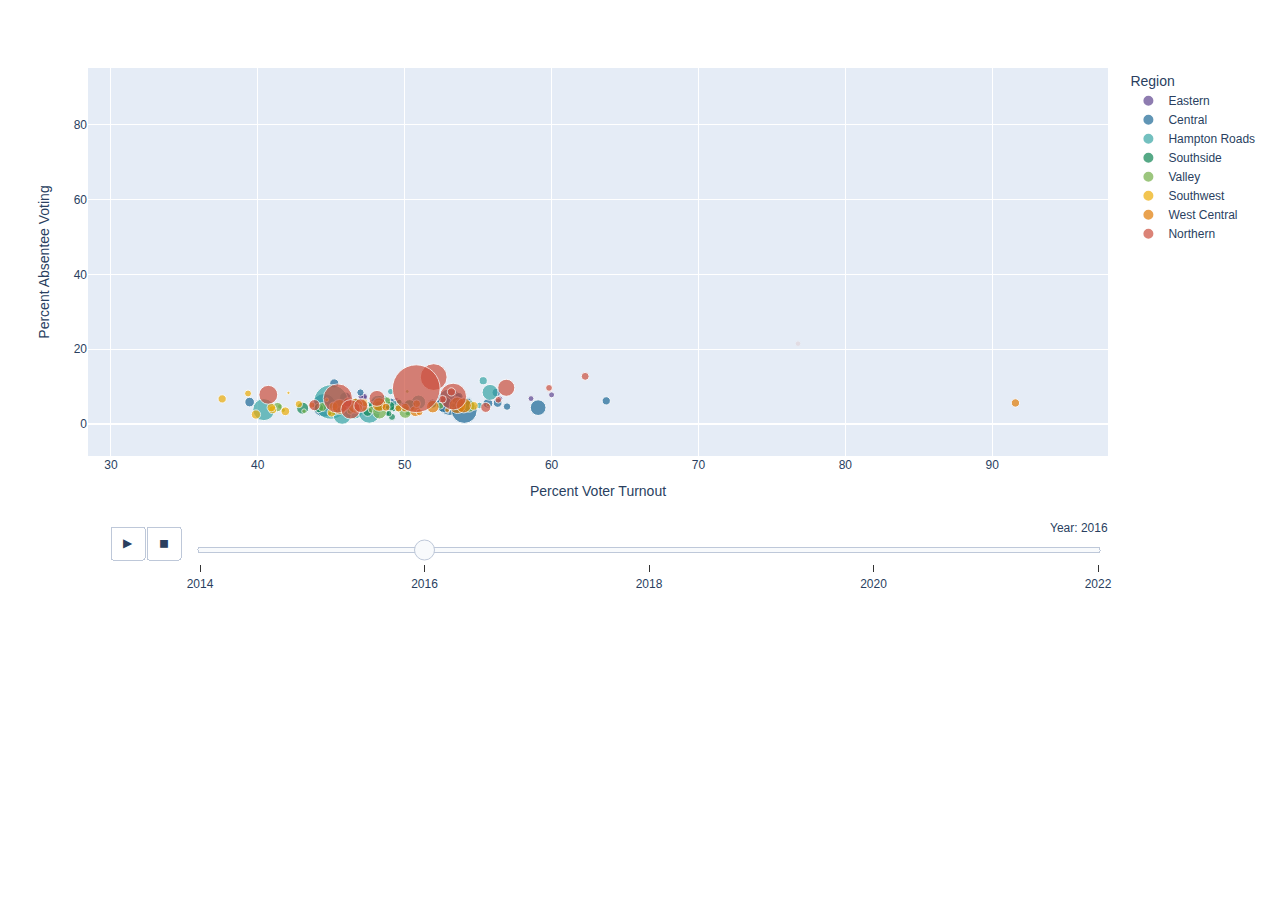
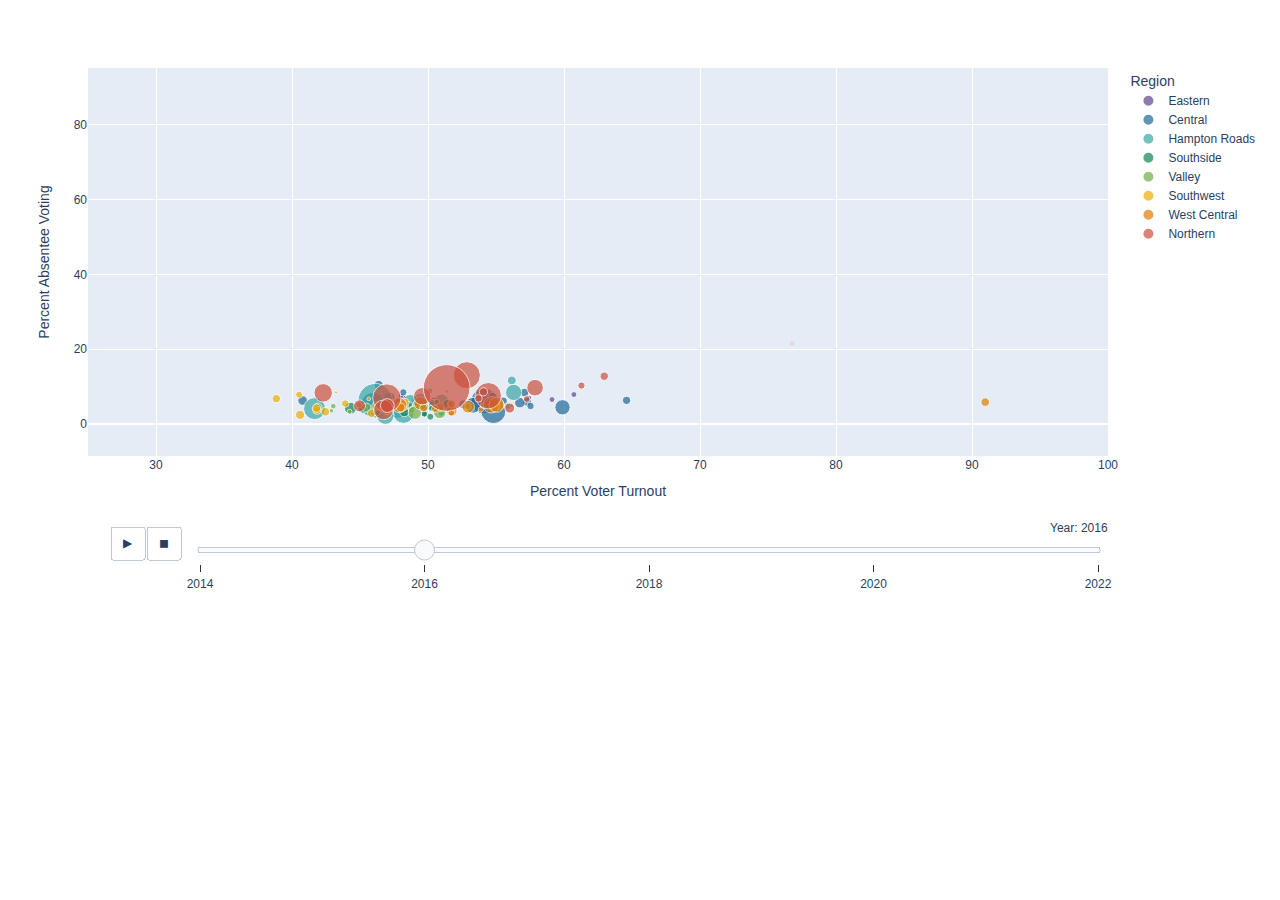
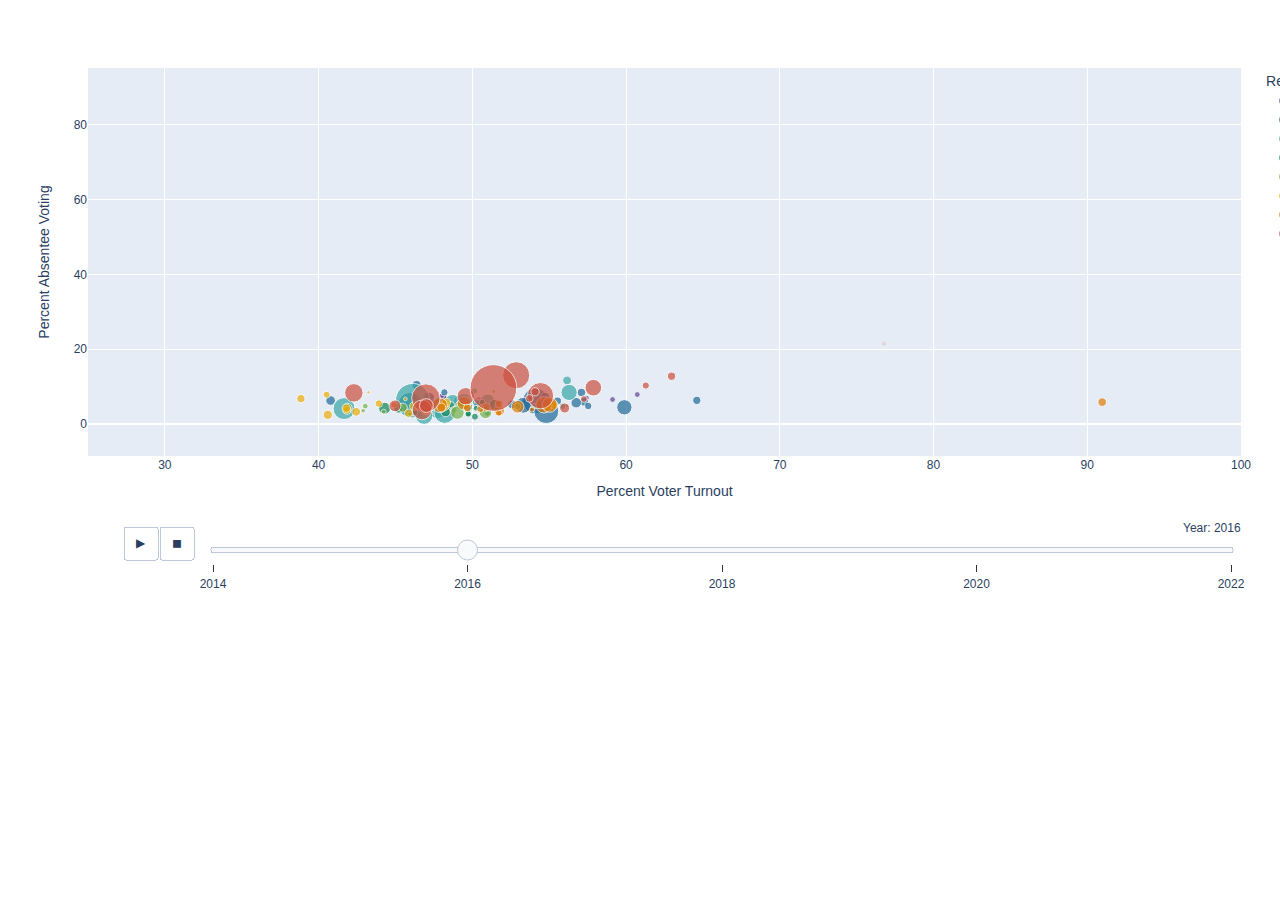
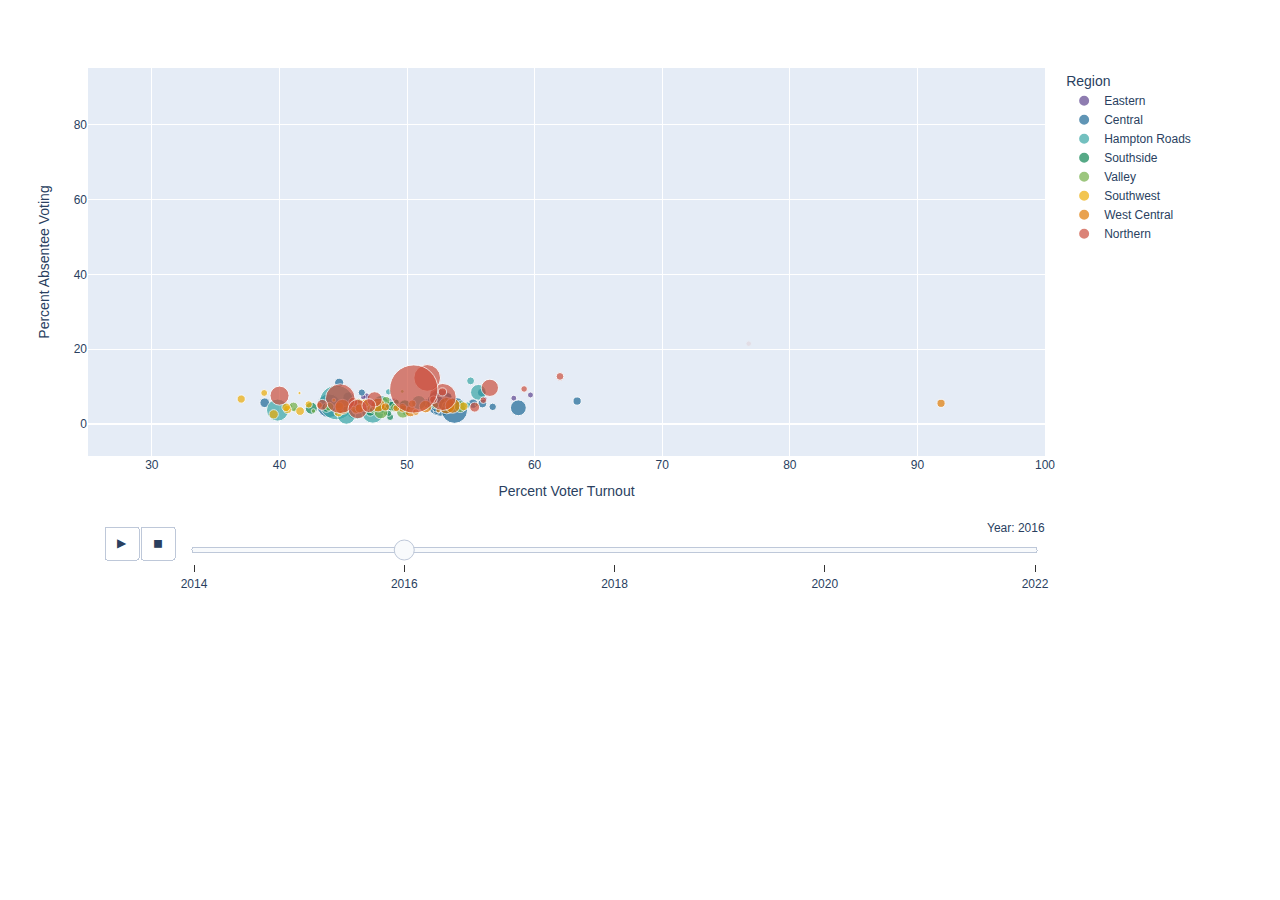
